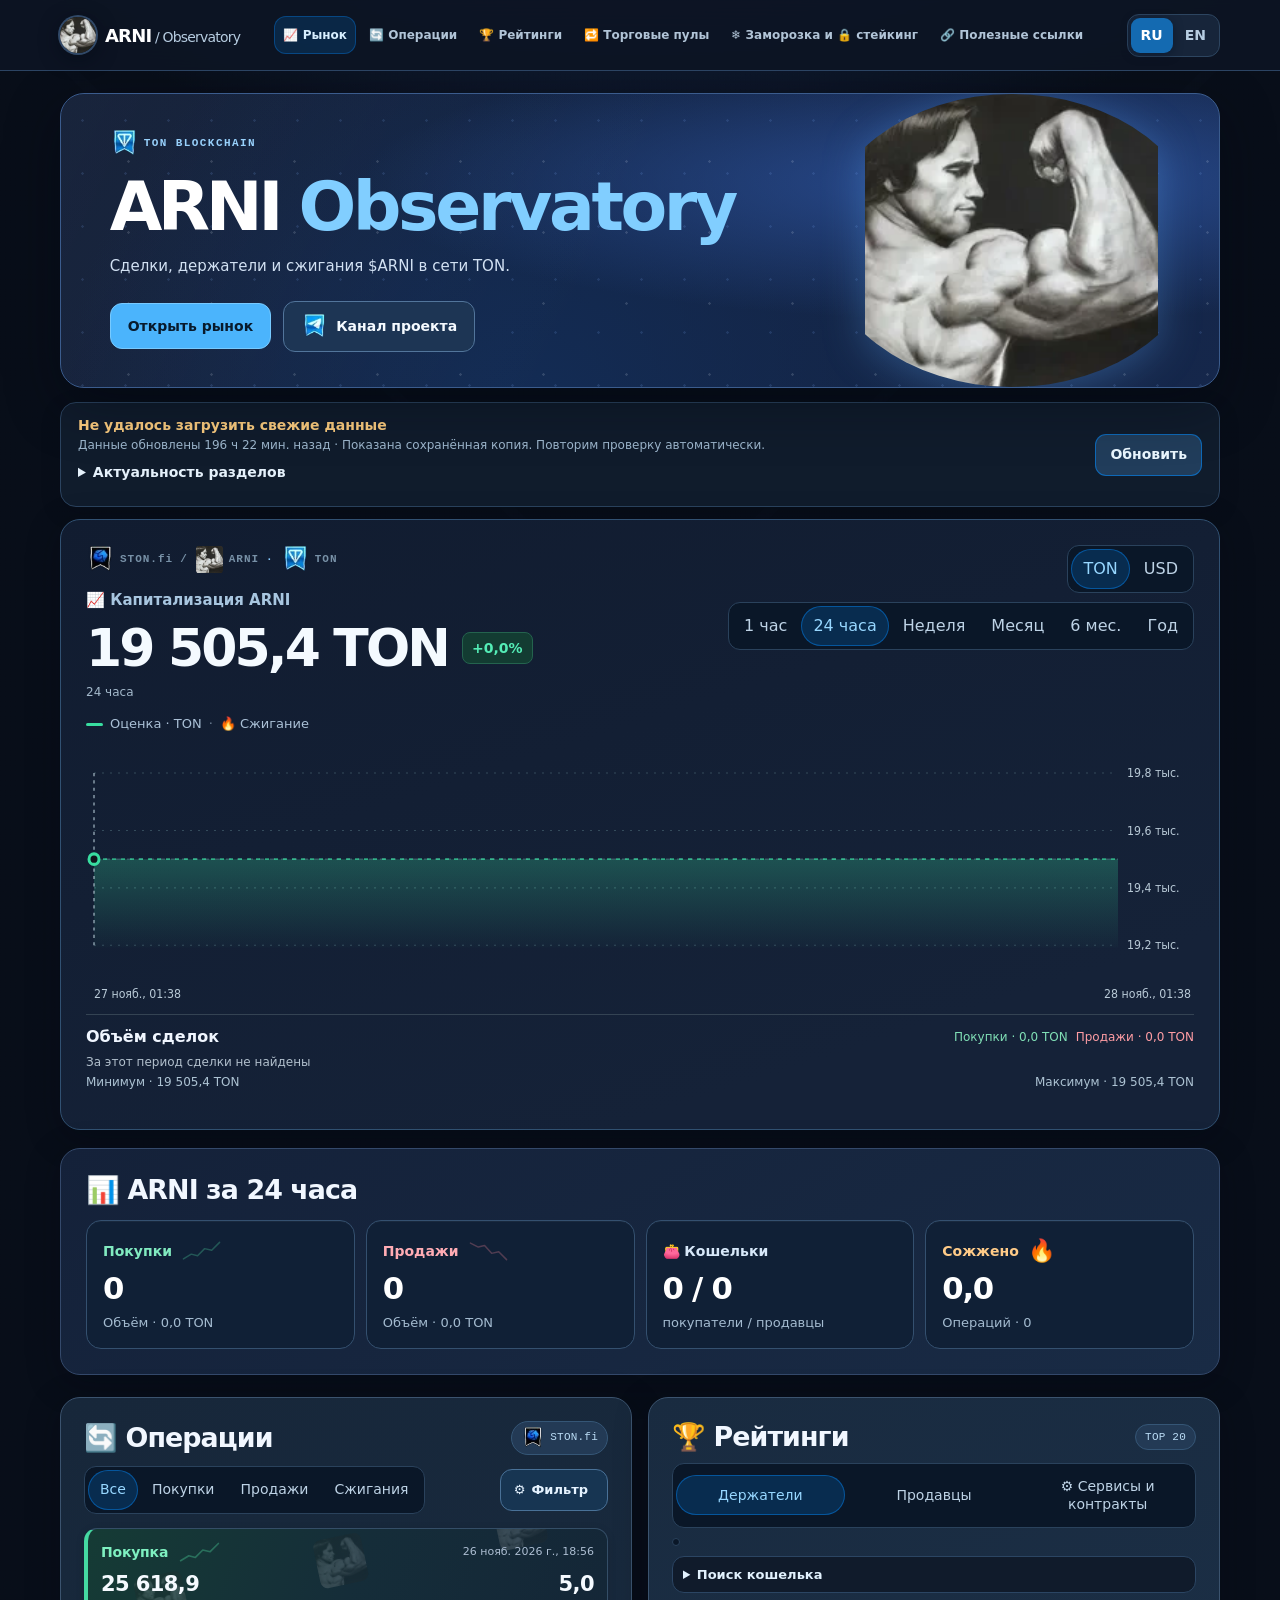
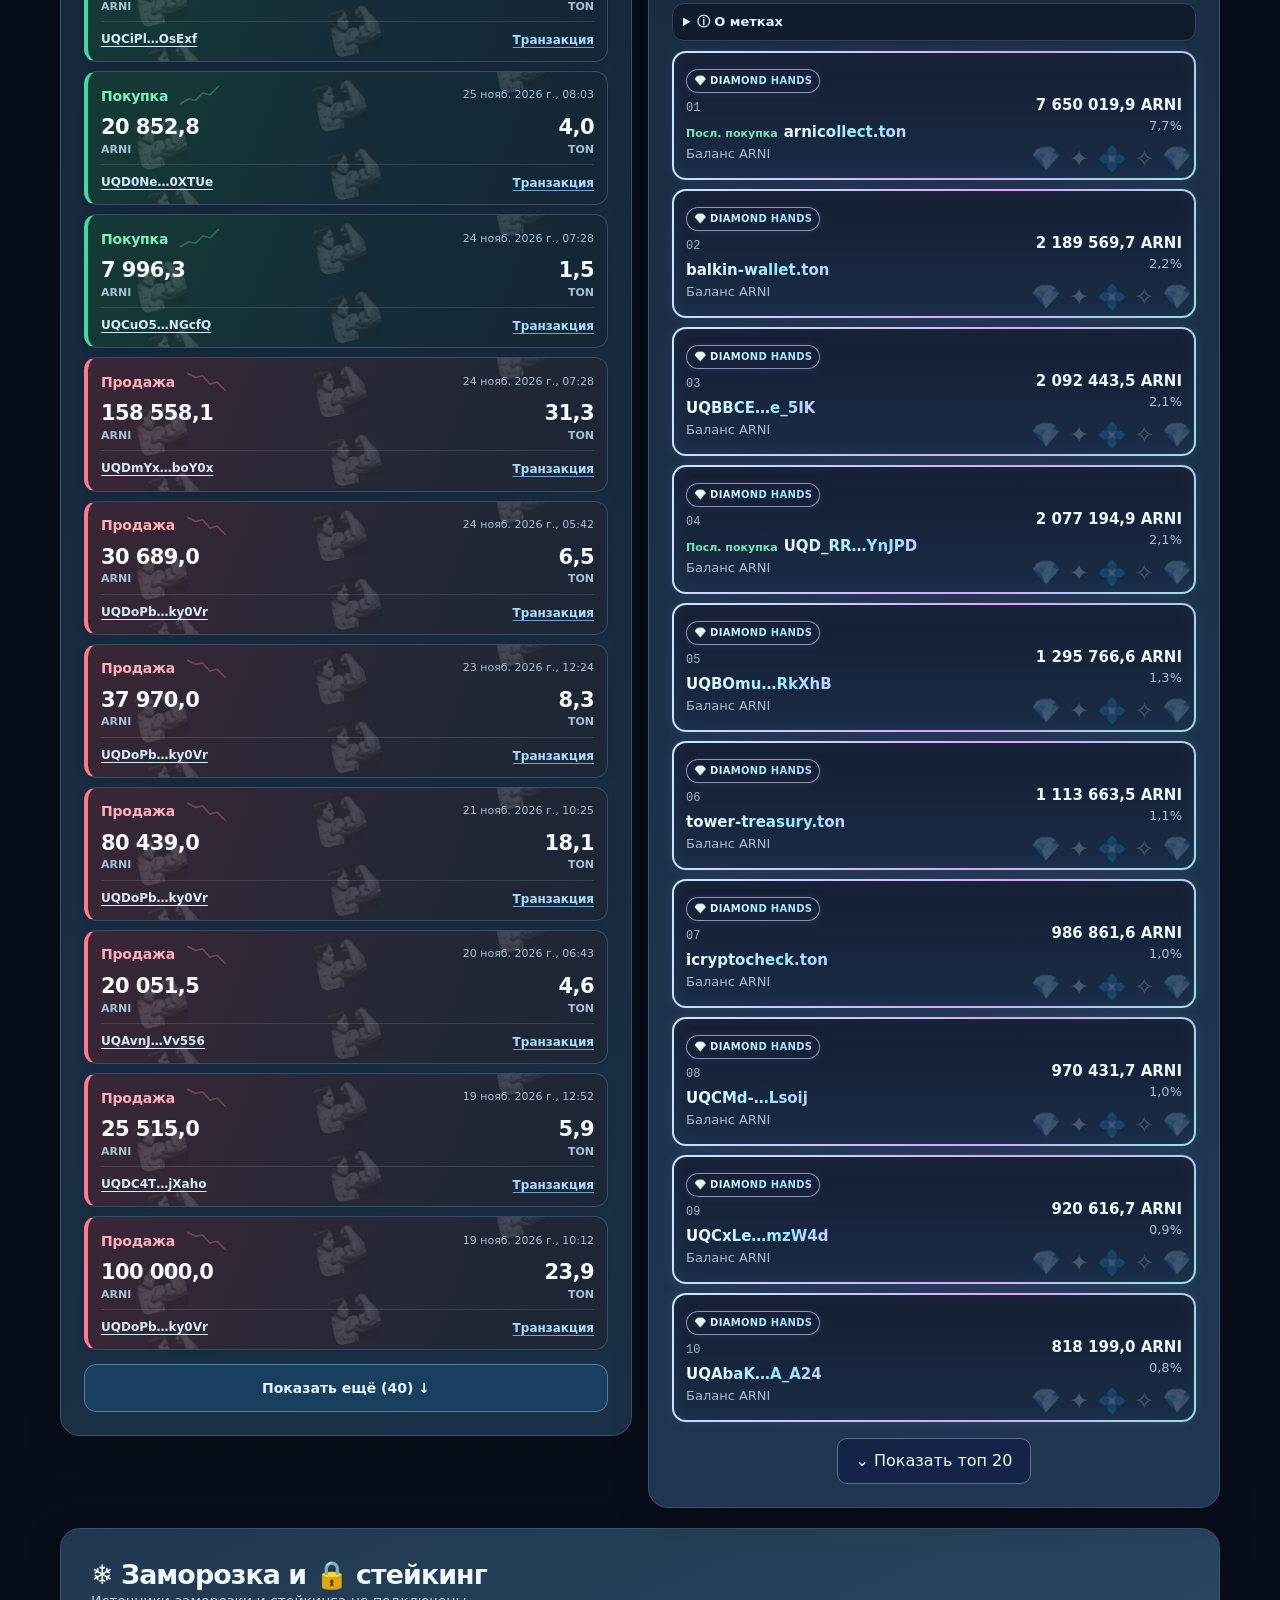
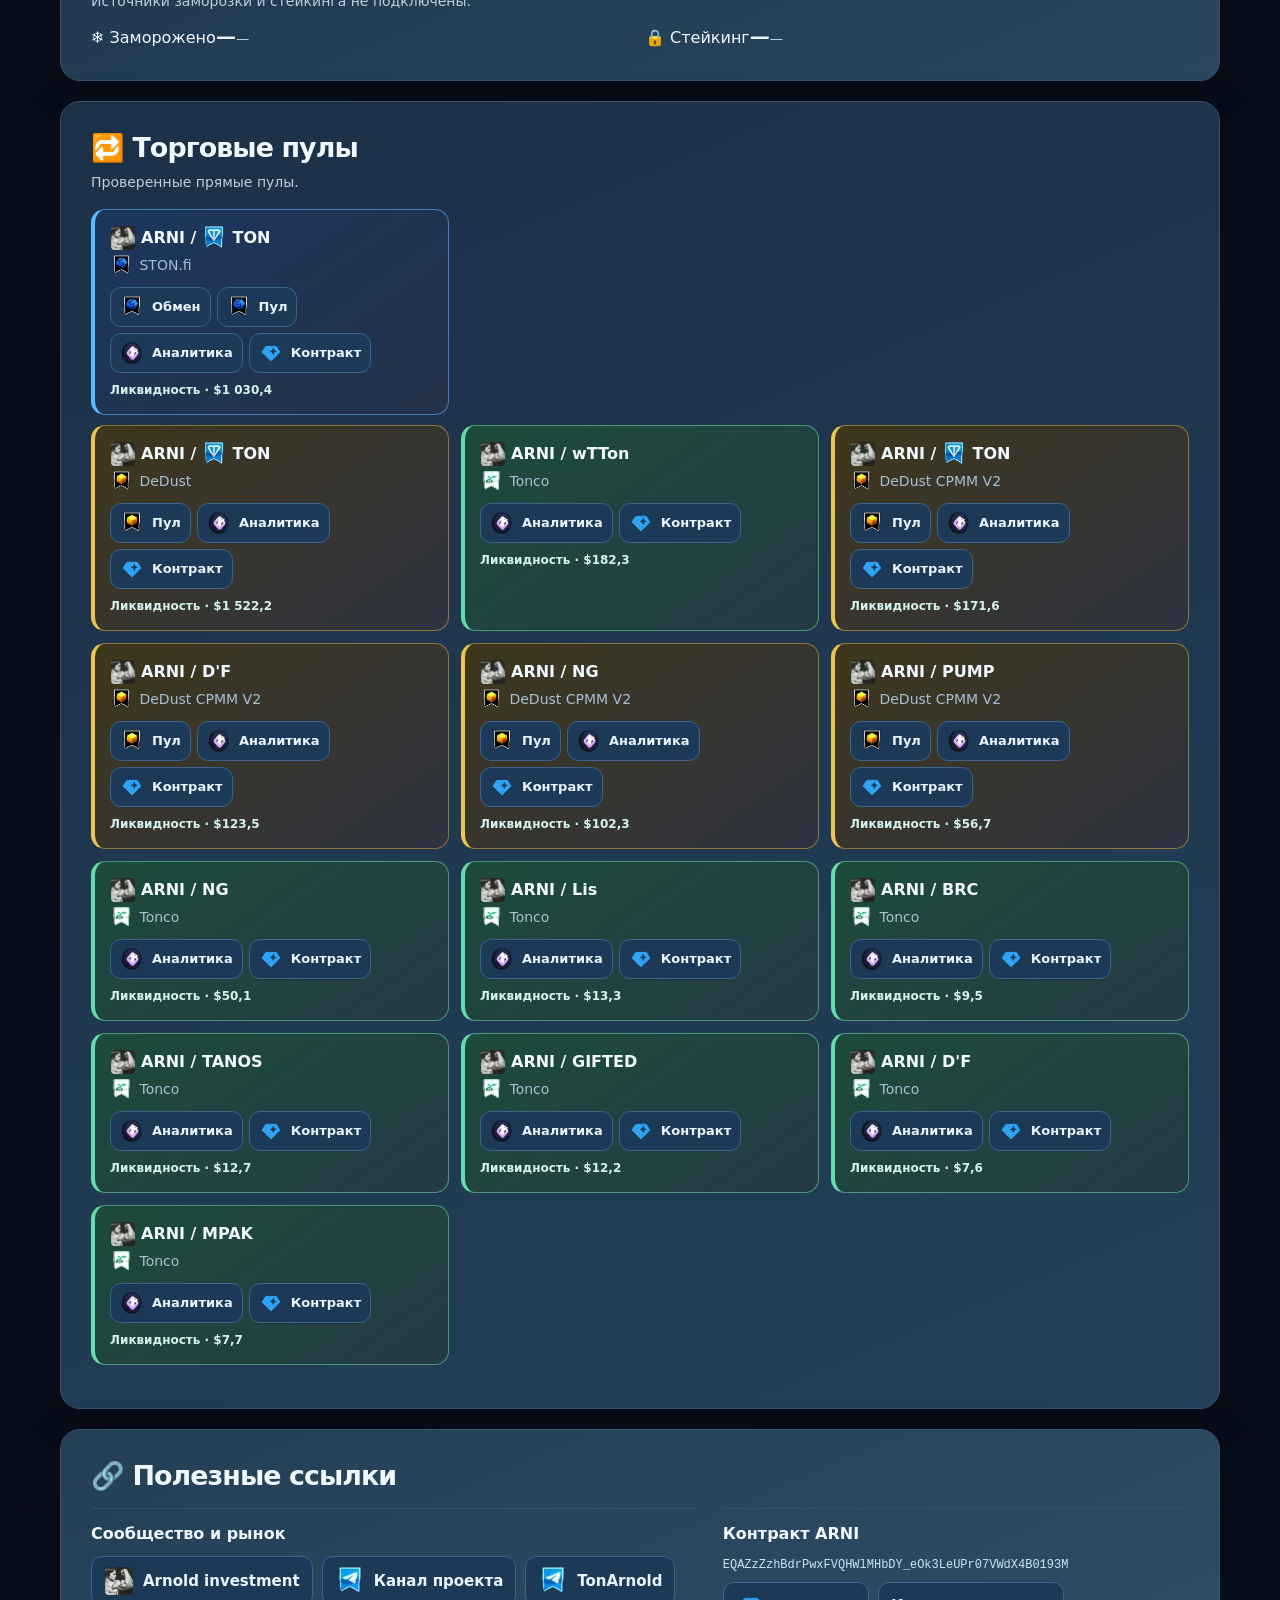
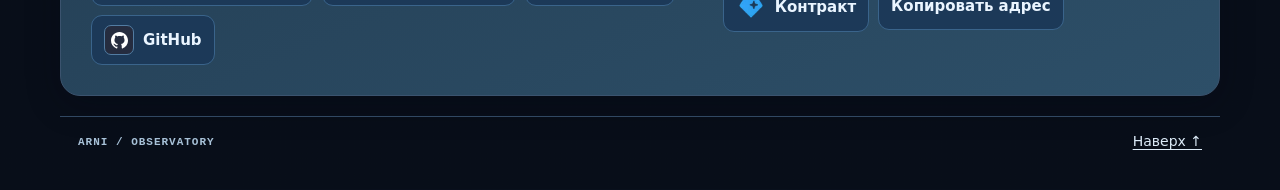
==== index.html @ 218d5f0d "Refresh ARNI snapshot" ====
<!doctype html>
<html lang="ru"><head>
<meta charset="utf-8"><meta name="viewport" content="width=device-width,initial-scale=1">
<meta name="theme-color" content="#070d21"><meta name="description" content="ARNI Observatory — сделки STON.fi и DeDust, держатели и подтверждённые сжигания ARNI в сети TON.">
<title>Arnold investment Observatory</title><style>:root{color-scheme:light;--ink:#101721;--muted:#536372;--paper:#f8fafc;--line:#cbd5df;--blue:#30a1f5;--link:#075d9b;--night:#090b0e;--graphite:#10151c;--green:#1e6b51;--red:#df0000;--orange:#975019;font:16px/1.5 system-ui,-apple-system,BlinkMacSystemFont,"Segoe UI",sans-serif;color:var(--ink);background:var(--night)}
*{box-sizing:border-box}
[hidden]{display:none!important}
html{scroll-behavior:smooth;scroll-padding-top:82px}
body{margin:0;background:var(--night)}
.wrap{width:min(1220px,calc(100% - 64px));margin-inline:auto}
h1,h2,h3,p{margin:0}
a{color:var(--link);text-underline-offset:3px}
a:hover{text-decoration:underline}
button{font:inherit;color:inherit;cursor:pointer}
a:focus-visible,button:focus-visible,summary:focus-visible,#plot svg:focus-visible{outline:3px solid #5692db;outline-offset:2px}
header{position:sticky;top:0;z-index:5;background:#090b0ef5;border-bottom:1px solid #283541;color:#f5f8fc}
.nav,.brand,nav,.langs,.tabs,.smallTabs,.introLinks,.eyebrow,.sectionHeading,.chartCaption,footer,.graphTop{display:flex;align-items:center}
.nav{min-height:65px;gap:20px;justify-content:space-between}
.brand{gap:9px;color:#fff;text-decoration:none}
.brand svg{width:36px;height:36px}
.brand strong{font-size:19px;letter-spacing:-.055em}
.brand span{font-weight:500;color:#c3cbd5}
.brand:hover{text-decoration:none}
nav{gap:5px}
nav a,.langs button{font-size:14px;font-weight:650}
nav a{color:#b4c0ce;padding:9px 11px;text-decoration:none;border-radius:8px}
nav a.on,nav a:hover{color:white;background:#203347;text-decoration:none}
.langs,.tabs,.smallTabs{background:#e5edf4;border-radius:10px;padding:3px;gap:2px;width:fit-content;max-width:100%;flex-wrap:wrap}
.langs button,.tabs button,.smallTabs button{border:none;padding:7px 10px;background:transparent;color:#364c61;border-radius:7px;line-height:1.35}
.langs .on,.tabs .on,.smallTabs .on{background:#114c79;color:white}
.hero{margin:20px 0 16px;position:relative;isolation:isolate;overflow:hidden;display:flex;align-items:center;min-height:192px;border-radius:20px;border:1px solid #293746;background:radial-gradient(ellipse at 88% 70%,#153650 0%,transparent 53%),#0b0d10;color:#fff}
.herotext{position:relative;z-index:1;padding:27px clamp(20px,3vw,44px);max-width:66%}
.eyebrow,.tag,footer>span{font-family:ui-monospace,Consolas,monospace;font-size:11px;font-weight:650;letter-spacing:.09em}
.eyebrow{gap:8px}
.eyebrow i{width:7px;height:7px;background:#468ec6;border-radius:50%}
.hero .eyebrow{color:#b9c9d9}
.hero .eyebrow i{background:var(--blue)}
h1{font-size:clamp(38px,4.6vw,68px);letter-spacing:-.07em;line-height:1.05;margin:7px 0 8px}
h1 em{font-family:Georgia,"Times New Roman",serif;font-weight:normal;letter-spacing:-.055em;color:#a1d6ff}
.hero p{color:#c9d5e1;font-size:15px}
.heroArt{position:absolute;inset:0 0 0 auto;width:41%;display:grid;align-items:center;pointer-events:none}
.heroArt svg{width:100%;height:100%;max-height:250px}
.introLinks{margin-top:17px;gap:10px}
.introLinks a,.more{border:1px solid #9daebf;border-radius:8px;padding:7px 12px;text-decoration:none;font-weight:650;font-size:14px}
.introLinks a{color:#f0f6ff;border-color:#536779}
.introLinks a:first-child{color:#081624;background:var(--blue);border-color:var(--blue)}
.introLinks a:hover,.more:hover{box-shadow:inset 0 0 0 1px currentColor}
.panel{background:var(--paper);border:1px solid var(--line);border-radius:17px;padding:clamp(16px,2vw,25px);min-width:0}
.graphTop,.sectionHeading,footer{justify-content:space-between;gap:12px}
.graphTop{align-items:flex-start}
.graph .eyebrow{color:#b6c8d9}
.graph .eyebrow span{color:#7891a7}
.graph h2{font-weight:550;color:var(--muted);font-size:16px;margin-top:12px}
.price{font-size:clamp(27px,3.2vw,44px);line-height:1.12;letter-spacing:-.05em;font-variant-numeric:tabular-nums;font-weight:730}
.chartCaption{font-size:13px;color:var(--muted);gap:7px;margin-top:13px}
.lineKey{width:17px;height:3px;border-radius:3px;background:var(--blue)}
.sep{color:#6f8196}
#plot{margin:6px 0;min-height:183px}
#plot svg{width:100%;height:183px;display:block;touch-action:pan-y}
#plot text{font:11px system-ui,sans-serif;fill:#b6c6d6}
.marker{cursor:pointer}
.marker:focus{outline:2px solid var(--orange)}
#readout{font-size:14px;font-variant-numeric:tabular-nums;min-height:24px;color:var(--ink)}
.note,.description,.resources p{font-size:14px;color:var(--muted);overflow-wrap:anywhere}
.note{font-size:12px}
.description{margin:8px 0}
.summary{margin:18px 0 22px}
.summary h2,.panel h2:not(.graph h2){font-size:clamp(20px,2.1vw,27px);letter-spacing:-.045em;line-height:1.2}
.summary .sectionHeading{margin-bottom:9px}
.tag{color:#3e5061;background:#e2ebf4;border-radius:20px;padding:4px 9px;white-space:nowrap;font-weight:500;letter-spacing:.02em}
#stats{display:grid;grid-template-columns:repeat(4,minmax(0,1fr));gap:10px}
.stat{background:var(--paper);border:1px solid var(--line);border-radius:13px;padding:13px 15px;min-width:0}
.stat b,.stat small,.stat span{display:block}
.stat b{font-size:clamp(20px,2.1vw,31px);line-height:1.3;font-variant-numeric:tabular-nums;overflow-wrap:anywhere;letter-spacing:-.04em}
.stat small{font-size:13px;color:var(--muted)}
.stat span{font-size:14px;font-weight:670}
.buy{color:var(--green)}
.sell{color:var(--red)}
.burn{color:var(--orange)}
.columns{display:grid;grid-template-columns:1fr 1fr;gap:16px;align-items:start}
.columns .tabs{margin:10px 0}
.columns .tabs button,.smallTabs button{font-size:14px}
.smallTabs:not(:empty){margin-bottom:8px}
#feedNote,#rankNote{margin-bottom:8px}
.row{display:grid;grid-template-columns:minmax(0,1fr) auto;gap:10px;border-top:1px solid #dce3eb;padding:10px 0;align-items:center}
.row>div{min-width:0}
.row>div:last-child{text-align:right}
.row b,.row small{display:block;font-variant-numeric:tabular-nums}
.row small{color:var(--muted);font-size:13px}
.row a{overflow-wrap:anywhere}
.row b{font-size:15px;line-height:1.45}
.row .badge{display:inline-block;padding:1px 6px;font-size:12px;border-radius:5px;margin-right:6px}
.badge.buy{background:#e0f3e8}
.badge.sell{background:var(--red);color:white}
.badge.burn{background:#ffead4}
.position{color:var(--muted);font:12px ui-monospace,monospace;margin-right:8px}
.empty{padding:16px 0;color:var(--muted)}
.more{background:#eaf1f7;color:#144b72}
.more[hidden]{display:none}
#more{margin-top:8px;width:100%}
.resources{margin:20px 0}
.resourcesGrid{display:grid;grid-template-columns:1.15fr 1.2fr 1fr;gap:24px;margin-top:16px}
.resources h3{font-size:16px;margin-bottom:6px}
.resourceList{display:flex;gap:8px 13px;flex-wrap:wrap}
.resourceList,.contract{margin-top:8px;font-size:14px}
.contract{display:block;overflow-wrap:anywhere;font-family:ui-monospace,monospace;margin-bottom:10px}
.resourcesGrid article{min-width:0}
summary{cursor:pointer;font-weight:600}
footer{padding:16px 0 25px}
footer a{font-size:14px}
@media(max-width:800px){.wrap{width:calc(100% - 28px)}
.nav{display:grid;grid-template-columns:1fr auto;gap:0;padding-top:6px}
.langs{grid-column:2;grid-row:1}
.brand{grid-column:1;grid-row:1}
nav{grid-column:1/-1;justify-content:space-between;gap:0}
nav a{padding:7px 5px;font-size:13px}
html{scroll-padding-top:98px}
.columns{grid-template-columns:1fr}
.heroArt{width:35%;opacity:.82}
.herotext{max-width:73%;padding:19px}
.hero{min-height:180px}
.graphTop{flex-wrap:wrap}
.resourcesGrid{grid-template-columns:1fr 1fr}

#stats{grid-template-columns:repeat(2,minmax(0,1fr))}}
@media(max-width:500px){.wrap{width:calc(100% - 20px)}
.hero{margin-top:10px}
.herotext{max-width:100%;padding:16px}
.heroArt{width:35%;inset:auto 0 0 auto;height:78px}
.hero p{max-width:96%;font-size:14px}
.introLinks{max-width:76%;gap:6px;flex-wrap:wrap}
.introLinks a{font-size:13px;padding:6px 8px}
.graphTop{gap:10px}
.tabs button{padding:6px 8px}
.stat{padding:10px}
.stat small{font-size:12px}
.row{gap:3px}
.row b{font-size:14px}
.row small{font-size:12px}
.resourcesGrid{grid-template-columns:1fr;gap:15px}
.resourcesGrid article+article{border-top:1px solid var(--line);padding-top:12px}}
@media(prefers-reduced-motion:reduce){html{scroll-behavior:auto}}

.walletLegend{font-size:13px;color:var(--muted);margin:4px 0}
.walletIdentity{display:inline-flex;align-items:baseline;flex-wrap:wrap;gap:2px 6px;max-width:100%;vertical-align:baseline}
.row .walletAddress{font-weight:700;text-decoration:underline;text-decoration-thickness:1px;text-underline-offset:3px}
.row .walletAddress.buy,.walletRole.buy{color:#126042}
.row .walletAddress.sell,.walletRole.sell{color:#df0000}
.row .walletAddress.burn,.walletRole.burn{color:#874305}
.row .walletAddress.neutral{color:#51615c}
.walletRole{font-size:11px;font-weight:600}
:is(.row,.walletResult) .domainBadge{font:600 11px/1.4 system-ui,sans-serif;letter-spacing:0;padding:2px 6px;border-radius:5px;overflow-wrap:anywhere;max-width:100%;display:inline-block}
.domainBadge.digits{color:#482e00;background:linear-gradient(110deg,#ffcc00 12%,#ffe173 34%,#fff9c0 46%,#ffd700 57%,#efb000 84%);background-size:220% 100%;border:1px solid #a37b00;animation:projectGold 4s ease-in-out infinite alternate}
details.domainDetails{display:inline-block;border:0;padding:0;font-size:12px;font-weight:500;width:100%}
details.domainDetails summary{color:var(--muted);font-size:11px}
#rank .position{vertical-align:top}
.onlyBadges{display:flex;align-items:center;gap:7px;font-size:13px;font-weight:600;margin:4px 0 7px;cursor:pointer}
.onlyBadges input{width:16px;height:16px;accent-color:var(--link)}


@keyframes projectGold{from{background-position:0% 50%}
to{background-position:100% 50%}}
@media(prefers-reduced-motion:reduce){.domainBadge.digits{animation:none}}
footer>span{color:#f5f8ff}
footer a{color:#dcebf8}
.price{overflow-wrap:break-word}

/* Make the chart and header dark; financial rows retain their semantic colours. */
.langs,.graph .tabs{background:#202a35}
.langs button,.graph .tabs button{color:#c3cfdb}
.langs .on,.graph .tabs .on{background:var(--blue);color:#071421}
.graph{--ink:#f5f8fc;--muted:#b2c0cd;color:var(--ink);background:var(--graphite);border-color:#283747}
.graph #readout a{color:#86caff}
.graph #plot svg{height:205px}
.brand:hover,.introLinks a:hover{color:#fff}
.introLinks a:first-child:hover{color:#081624}

.wrap{width:min(1180px,calc(100% - 88px))}
.hero{background:linear-gradient(165deg,#080a0d 22%,#10151c 100%)}
.graph,.summary{background:linear-gradient(180deg,#10151c,#152332);border:1px solid #374b5b}
.summary{background:linear-gradient(180deg,#152332,#172b3c);padding:clamp(16px,2vw,25px);border-radius:17px;color:#f4f8ff}
.summary .sectionHeading{margin-bottom:14px}
.stat{background:linear-gradient(145deg,#131d28,#1e3041);border:1px solid #3d5363}
.stat small{color:#b9c8d5}
.stat span.buy,.stat span.sell,.stat span.burn{display:inline-block;border-radius:5px;background:linear-gradient(120deg,#d8e5eb,#c1d4df);padding:1px 6px}
.columns .panel,.resources{--ink:#f3f7fc;--muted:#c1cedb;--link:#a6daff;--line:#435a6a;color:var(--ink);border-color:#3b5264}
.columns .panel{background:linear-gradient(180deg,#172b3c,#1a3b51)}
.columns .tabs,.columns .smallTabs{background:#0e1c29}
.columns .tabs button,.columns .smallTabs button{color:#cbd9e7}
.columns .tabs .on,.columns .smallTabs .on{background:#265a7d;color:#fff}
.row{border-color:#435666}
.position{color:#c1cedb}
.tag{background:#233f54;color:#d1e6f6}
.row .walletIdentity{background:linear-gradient(125deg,#d8e5eb,#c1d4df);border-radius:7px;padding:3px 6px}
.domainDetails summary{color:#354d62!important}
.domainDetails span{color:#223847}
#more,.resourceList>a,.resourceList>button{color:#f3f8ff;background:#15496b;border:1px solid #6289a3}
.resources{background:linear-gradient(180deg,#1a3b51,#20475e);padding:clamp(18px,2.5vw,30px)}
.resourcesGrid{grid-template-columns:1.3fr 1fr;gap:clamp(14px,2vw,26px)}
.resourcesGrid article{border-top:1px solid #7190a3;padding-top:13px}
.resources h3{margin-bottom:10px}
.resourceList{display:grid;grid-template-columns:1fr;gap:7px}
.resourceList>a,.resourceList>button{display:flex;align-items:center;justify-content:space-between;gap:6px;min-height:42px;padding:8px 12px;border-radius:7px;text-align:left;font:650 14px/1.35 system-ui,sans-serif;text-decoration:none;cursor:pointer}
.resourceList>a:hover,.resourceList>button:hover,#more:hover{background:#1b5c82;border-color:#aedfff}
.resources .contract{color:#d1e4f2;margin:6px 0;word-break:break-all}
footer{background:#090c10;border-top:1px solid #405362;padding:14px 18px;margin-bottom:14px;border-radius:8px}
@media(min-width:1000px){.resourcesGrid article:first-child .resourceList{grid-template-columns:repeat(2,minmax(0,1fr))}}
@media(max-width:800px){.wrap{width:calc(100% - 34px)}.resourcesGrid{grid-template-columns:1fr 1fr}}
@media(max-width:500px){.wrap{width:calc(100% - 22px)}.resourcesGrid{grid-template-columns:1fr}.resourcesGrid article+article{border-color:#7190a3}}

/* Draw external-link arrows without relying on a font glyph. */
.resourceList>a::after,.introLinks a[href^="https:"]::after,.row a:not(.walletAddress)::after{content:"";display:inline-block;width:8px;height:8px;flex-shrink:0;margin-left:6px;border-top:1.5px solid currentColor;border-right:1.5px solid currentColor;background:linear-gradient(135deg,transparent 43%,currentColor 46%,currentColor 54%,transparent 57%);vertical-align:1px}

.syncBar{display:flex;align-items:center;justify-content:space-between;gap:14px;margin:0 0 12px;padding:12px 18px;background:#101b27;border:1px solid #374b5b;border-radius:12px;color:#e5f1fb}
.syncBar>div{min-width:0}.syncBar p{font-size:14px;font-weight:650}.syncBar small{display:block;color:#b9c8d5;font-size:12px;overflow-wrap:anywhere}.syncBar .syncWarning{color:#ffcf80}
#refreshData{flex-shrink:0;min-height:42px;padding:8px 14px;border:1px solid #6289a3;border-radius:7px;background:#15496b;color:#f3f8ff;font-weight:650;font-size:14px}#refreshData:hover{background:#1b5c82}#refreshData:disabled{opacity:.65;cursor:wait}
@media(max-width:400px){.syncBar{align-items:flex-start;flex-wrap:wrap;padding:12px 14px}.syncBar>div{flex:1 1 175px}}

/* Market cap: native-currency valuation, with an explicit estimation note. */
.graph .price{font-size:clamp(32px,4.2vw,52px);letter-spacing:-.055em;line-height:1.15}
.graph h2{font-size:15px;margin-top:12px;margin-bottom:7px}
.capHeadline{display:flex;align-items:center;gap:14px;flex-wrap:wrap}
.capChange{font:700 14px/1.3 system-ui,sans-serif;padding:6px 9px;border-radius:8px;font-variant-numeric:tabular-nums;white-space:nowrap}
.capChange:empty{display:none}.capPositive{color:#54edb6;background:#133c32;border:1px solid #24634e}.capNegative{color:#ff2020;background:#321419;border:1px solid #7a242a}
#capPeriod{margin-top:5px;color:#a4b9cb}.graph #plot{min-height:250px;margin:18px 0 8px}.graph #plot svg{height:250px}
.graph #plot text{font:11px system-ui,sans-serif;fill:#b8c9d6}
.capRange{display:flex;justify-content:space-between;gap:8px;flex-wrap:wrap;color:#adc3d3;font-size:12px;font-variant-numeric:tabular-nums;margin:0 0 13px}
.graph #readout{background:#0b1723;border:1px solid #2b4354;padding:10px 12px;border-radius:9px;min-height:43px;font-size:13px;margin-bottom:9px}
.capMethod{font-size:11px;line-height:1.5;color:#9db3c4;border-top:1px solid #2b4354;padding-top:10px;margin-top:10px;max-width:850px}
.graph .chartCaption .lineKey{background:var(--chart-colour,#38dda0)}
@media(max-width:500px){.graph .price{font-size:34px}.capHeadline{gap:8px}.graph .graphTop{gap:15px}.graph .tabs{width:100%;justify-content:space-between}.graph .tabs button{padding:8px 6px;font-size:12px}.graph #plot svg{height:240px}.graph #plot{min-height:240px}.graph #readout{font-size:12px}.capMethod{font-size:11px}}
@media(max-width:360px){.graph .tabs{display:grid;grid-template-columns:repeat(3,minmax(0,1fr));gap:3px}.graph .tabs button{width:100%}}

:root{--blue:#75ccff;--project-art:url("[data-uri]");--night:#070d21}
body{background:radial-gradient(ellipse at 78% 0%,#24347b 0%,#111c49 28%,transparent 55%),#070d21}
header{background:#0a1129f5;border-color:#324576}
.brandMark{width:36px;height:36px;border-radius:50%;background:var(--project-art) center/cover}
.hero{min-height:268px;border-color:#435b9c;background:radial-gradient(ellipse at 78% 50%,#2b4696 0%,#182860 34%,transparent 68%),linear-gradient(112deg,#0d1639,#111c49)}
.hero::before{content:"";position:absolute;inset:0;background-image:radial-gradient(circle,#7eaeff 1px,transparent 1.5px),radial-gradient(circle,#eff7ff 1px,transparent 1.5px);background-size:43px 53px,83px 71px;background-position:0 0,26px 32px;opacity:.24;pointer-events:none}
.heroArt{width:40%;height:100%;background:var(--project-art) center / auto 88% no-repeat;filter:drop-shadow(0 0 20px #60b5ff60);border-radius:50%}
.hero h1 em{color:#89ceff}
.graph{background:linear-gradient(180deg,#101936,#151f43);border-color:#394b80}
.summary{background:linear-gradient(180deg,#182649,#202d55);border-color:#435480}
.columns .panel{background:linear-gradient(180deg,#192847,#1e3659)}
.resources{background:linear-gradient(180deg,#192b4b,#1b345a)}
.graphControls{display:grid;gap:10px;justify-items:end;min-width:0}
.row.trade-buy{border-left:3px solid #4cce9f;padding-left:8px;background:#14564832}
.row.trade-sell{border-left:3px solid #fb6b76;padding-left:8px;background:#7c223532}
.row.trade-burn{border-left:3px solid #e7ae57;padding-left:8px}
@media(max-width:800px){.graphControls{justify-items:start}}
@media(max-width:590px){
 .hero{min-height:210px}.heroArt{width:32%;height:auto;inset:12px 12px auto auto;aspect-ratio:1;opacity:1;background-size:contain}
 .herotext{max-width:76%}.hero h1{font-size:clamp(32px,7.5vw,47px)}.hero h1 em{display:block}
 .hero p{max-width:100%}.introLinks{max-width:100%}.graphControls{width:100%}.graph #currency{display:flex;width:auto}
}

#activity,#wallets,#pools{background:#141b27;border-color:#303a4a}
#activity .row,#wallets .row{background:transparent;border-color:#303a4a;border-left:0;padding-left:0}
#activity .row .walletIdentity,#wallets .row .walletIdentity{background:none;padding:0;column-gap:6px;row-gap:4px}
.columns .walletIdentity .walletAddress{background:none;padding:0}
.columns .row .walletAddress{color:#d6e2f0}
.columns .walletRole.buy,.columns .badge.buy{color:#85e6bc;background:none}
.columns .walletRole.sell,.columns .badge.sell{color:#ff9a9f;background:none}
.columns .walletRole.burn,.columns .badge.burn{color:#f1bd7d;background:none}
.columns .domainDetails summary,.columns .domainDetails span{color:#becbd9!important}
.columns :is(.row,.walletResult) .projectBadges{display:flex;flex-wrap:wrap;gap:5px;width:100%;align-items:center}
.columns :is(.row,.walletResult) .projectBadge{--badge-edge:#53627b;display:inline-flex;align-items:center;gap:4px;padding:2px 6px;border:1px solid var(--badge-edge);border-radius:6px;background:#202939;text-decoration:none;color:#eaf1fb;font:650 11px/1.35 system-ui,sans-serif;min-height:26px;max-width:100%}
.columns :is(.row,.walletResult) .projectBadge:hover{text-decoration:underline}
.columns :is(.row,.walletResult) .projectBadge::after{display:none}
.projectBadge img{display:block;width:18px;height:18px;object-fit:contain;border-radius:3px}
.columns :is(.row,.walletResult) .projectBadge.staking{padding-inline:4px;--badge-edge:#6c93cb}
.columns :is(.row,.walletResult) .projectBadge.vnuk{--badge-edge:#8f606f;color:#ffc8d4}
.columns :is(.row,.walletResult) .projectBadge.author{border-color:transparent;background:linear-gradient(#202939,#202939) padding-box,linear-gradient(105deg,#508eff,#dce5ee,#508eff) border-box;background-size:100% 100%,200% 100%;animation:projectBadgeGlow 5s ease-in-out infinite alternate}
.columns :is(.row,.walletResult) .projectBadge.joystick{--badge-edge:#9164ac}
.columns :is(.row,.walletResult) .projectBadge.phoenix{--badge-edge:#a86a36}
.projectBadge.joystick span,.projectBadge.phoenix span{background:linear-gradient(90deg,var(--badge-color),#ffe182,var(--badge-color));background-size:210% 100%;background-clip:text;color:transparent;animation:projectBadgeGlow 5s ease-in-out infinite alternate}
.projectBadge.joystick{--badge-color:#e3a6ff}
.projectBadge.phoenix{--badge-color:#ff9862}
@keyframes projectBadgeGlow{to{background-position:100% 0}}
@media(prefers-reduced-motion:reduce){.columns :is(.row,.walletResult) .projectBadge.author,.projectBadge.joystick span,.projectBadge.phoenix span{animation:none}}
#pools [lang="en"],html[lang="en"] #pools [lang="ru"]{display:none}
html[lang="en"] #pools [lang="en"]{display:inline}
#pools .poolIntro{margin:8px 0 16px}
#pools .poolGrid{display:grid;grid-template-columns:repeat(3,minmax(0,1fr));gap:10px}
#pools .poolCard{min-width:0;background:#1c2636;border:1px solid #39475b;border-radius:10px;padding:12px}
#pools .poolCard h3{margin:0 0 3px}
#pools .poolCard p{margin:0}
#pools .poolActions{display:flex;flex-wrap:wrap;gap:6px;margin-top:10px}
#pools .poolActions a{display:inline-flex;align-items:center;min-height:38px;padding:5px 9px;color:#edf5ff;background:#22344c;border:1px solid #586d88;border-radius:7px;font-size:13px;font-weight:650;text-decoration:none}
#pools .poolActions a:hover{background:#304963;text-decoration:underline}
#pools .poolRoute,#pools .poolTiny{margin-top:16px;padding-top:13px;border-top:1px solid #39475b}
#pools #discoveredPools{margin-top:10px}
#pools .poolCard .poolLiquidity{margin-top:8px;font-size:12px;overflow-wrap:anywhere}
#pools .poolCard h3{overflow-wrap:anywhere}
#pools .poolRoute h3{margin:0 0 4px}
#pools .poolRoute .poolCard{margin-top:9px;max-width:440px}
#pools .poolTiny .poolGrid{margin-top:10px}
#pools .poolSources{margin-top:13px;font-size:12px}
@media(max-width:800px){#pools .poolGrid{grid-template-columns:repeat(2,minmax(0,1fr))}}
@media(max-width:500px){#pools .poolGrid{grid-template-columns:minmax(0,1fr)}}

.columns :is(.row,.walletResult) .projectBadge.og{border-color:#a887c2;background:#222033}
.columns :is(.row,.walletResult) .projectBadge.fragmentNumber{--badge-edge:#cc7cdb;background:#78348b;color:#fff;font-weight:800;white-space:nowrap}
.projectBadge.og span{background:linear-gradient(90deg,#cbff69,#f3a5ff,#cbff69);background-size:210% 100%;background-clip:text;color:transparent;animation:projectBadgeGlow 4s ease-in-out infinite alternate;font-weight:800}
.columns :is(.row,.walletResult) .projectBadge.burner{border-color:#966237;padding-inline:4px}
.columns :is(.row,.walletResult) .projectBadge.blueNft{border-color:#3881a9;padding-inline:4px}
.operationRow .opMobile,.operationRow .opToggle{display:none}
#feed .operationRow .opDesktop a{display:inline-block}
@media(prefers-reduced-motion:reduce){.projectBadge.og span{animation:none}}
@media(max-width:640px){
 #feed .operationRow{grid-template-columns:minmax(0,1fr) minmax(0,auto) 28px;align-items:start;column-gap:4px;padding:8px 0}
 #feed .operationRow .opDesktop{display:none}
 #feed .operationRow>div:nth-child(2){align-self:start}
 #feed .operationRow .opMobile:not([hidden]){display:block;grid-column:1/-1;text-align:left;padding:2px 0 4px}
 #feed .operationRow .opToggle{display:grid;place-items:center;width:28px;min-height:32px;padding:0;background:none;border:0;color:#b8d3ec;cursor:pointer}
 .opToggle span{width:7px;height:7px;border-right:2px solid;border-bottom:2px solid;transform:rotate(45deg)}
 .opToggle[aria-expanded="true"] span{transform:rotate(225deg)}
}

body{background:linear-gradient(#070b16bb,#070b16cf),url("[data-uri]") center top/cover fixed,#070b16}
.supplyGrid{display:grid;grid-template-columns:repeat(2,minmax(0,1fr));gap:10px;margin-top:12px}
.supplyGrid a{display:grid;gap:4px;padding:12px;border:1px solid #39475b;border-radius:10px;background:#1c2636;text-decoration:none;min-width:0}
.supplyGrid a:hover{border-color:#7db5e6}
.supplyGrid strong{font-size:clamp(1rem,3vw,1.35rem);color:#eef5ff;overflow-wrap:anywhere}
.supplyGrid small{color:#afbfce}
@media(max-width:440px){.supplyGrid{grid-template-columns:1fr}body{background-attachment:scroll;background-size:auto,auto 1100px}}

.volumeBlock{margin-top:12px;border-top:1px solid #344353;padding-top:10px}
.volumeHeading,.volumeKeys,.tradeSize,.walletSearchForm{display:flex;align-items:center;gap:8px;flex-wrap:wrap}
.volumeHeading{justify-content:space-between}
.volumeKeys,.tradeSize{font-size:12px}
.volumeKeys span:first-child,.rankMove.gained{color:#80e0b6}
.volumeKeys span:last-child,.rankMove.lost{color:#ff9da4}
#tradeVolume svg{display:block;width:100%;height:56px}
.tradeSize{margin:8px 0;color:#bdcbd8}
.tradeSize label{display:inline-flex;align-items:center;gap:6px}
.tradeSize input[type=number],.walletSearchForm input{min-width:0;border:1px solid #53637a;border-radius:7px;background:#161f2b;color:#eaf1fb;padding:6px 8px;font:inherit}
.tradeSize input[type=number]{width:6em}
#rank .position,.walletResult .position{display:inline-flex;align-items:baseline;gap:4px}
.rankMove{font-size:10px;white-space:nowrap}
.walletSearch,.badgeLegend{margin:10px 0;border:1px solid #39475b;border-radius:8px;padding:8px 10px}
.walletSearch summary,.badgeLegend summary{cursor:pointer;color:#d6e2f0;font-size:13px;font-weight:650}
.walletSearchForm{margin-top:9px}
.walletSearchForm input{flex:1 1 145px}
.walletSearchForm button{padding:6px 9px;border:1px solid #52637b;border-radius:7px;background:#243249;color:#eaf1fb;cursor:pointer}
.walletResult{margin-top:9px;overflow-wrap:anywhere}
.walletResult h3,.walletResult h4,.walletResult p{margin:6px 0}
.walletResult ul,.badgeLegend dl{padding-left:0;margin:8px 0 0;font-size:12px}
.walletResult li{margin-left:15px;padding-top:3px}
.badgeLegend dl{display:grid;grid-template-columns:auto 1fr;gap:5px 8px}
.badgeLegend dd{margin:0;color:#bdcbd8}
.columns .projectBadge.arni,.columns .projectBadge.napiwas{border-color:#927fa2}
.columns .projectBadge.arni span,.columns .projectBadge.napiwas .badgeLabel{
 background:linear-gradient(90deg,#70e1dd,#c4b4ff,#ffab94,#ffe39a,#70e1dd);
 background-size:225% 100%;background-clip:text;color:transparent;
 animation:projectBadgeGlow 4.3s ease-in-out infinite alternate
}
.projectBadge .beerIcon{position:relative;display:inline-block;flex:0 0 18px;width:18px;height:18px}
.beerIcon::before,.beerIcon::after{content:"";position:absolute}
.beerIcon::before{left:2px;top:2px;width:10px;height:15px;border:1px solid #ffde99;border-radius:3px 3px 4px 4px;background:linear-gradient(#fff4dc 0 28%,#ffce56 29%,#e4932c 83%,#b36121)}
.beerIcon::after{left:12px;top:6px;width:5px;height:8px;border:2px solid #ffde99;border-left:0;border-radius:0 4px 4px 0}
@media(prefers-reduced-motion:reduce){.columns .projectBadge.arni span,.columns .projectBadge.napiwas .badgeLabel{animation:none}}

.projectBadges .domainDetails{width:auto;max-width:100%;overflow-wrap:anywhere}

/* ARNI / Telegram-inspired Observatory — design layer v1.
   No remote fonts, frameworks, images or runtime dependencies.
   Loaded AFTER the existing stylesheet. Keeps data/JS functionality intact. */
:root{
  color-scheme:dark;
  --tg-bg:#090e18;--tg-surface:#121b2a;--tg-surface2:#192639;
  --tg-elevated:#20344b;--tg-line:#2a405a;--tg-blue:#55b9ff;
  --tg-blue-strong:#258fea;--tg-text:#f0f6ff;--tg-muted:#a6bdd2;
  --tg-green:#51dcaa;--tg-red:#ff8696;--tg-gold:#f3c66f;
  --night:var(--tg-bg);--paper:var(--tg-surface);--ink:var(--tg-text);
  --muted:var(--tg-muted);--line:var(--tg-line);--blue:var(--tg-blue);
  --link:#91d8ff;--green:var(--tg-green);--red:var(--tg-red);
  font-family:system-ui,-apple-system,BlinkMacSystemFont,"Segoe UI",sans-serif;
  font-optical-sizing:auto;
}
html{scroll-padding-top:100px}
body{
  color:var(--tg-text);
  background:radial-gradient(ellipse 80% 420px at 50% -150px,#1b315e 0%,transparent 72%),
    linear-gradient(#080e19e8,#080e19f1),url("[data-uri]") center top/cover fixed,#090e18;
}
.wrap{width:min(1160px,calc(100% - 40px))}
a{color:var(--link)}
button,input{font-family:inherit}
a,button,summary{-webkit-tap-highlight-color:transparent}
button:not(:disabled),a,summary{transition:background-color .18s ease,border-color .18s ease,color .18s ease,transform .18s ease}
button:active:not(:disabled),.introLinks a:active,.resourceList>a:active,#pools .poolActions a:active{transform:scale(.98)}
a:focus-visible,button:focus-visible,summary:focus-visible,input:focus-visible{outline:2px solid var(--tg-blue);outline-offset:3px}
header{background:#0d1524f0;border-bottom:1px solid #2c4463;backdrop-filter:blur(22px);-webkit-backdrop-filter:blur(22px)}
.nav{min-height:70px;gap:18px}
.brandMark{box-shadow:0 0 0 2px #314968,0 5px 20px #050a14a8}
.brand strong{font-size:18px;letter-spacing:-.045em}
.brand span{color:#b6cce0;font-size:14px}
nav{gap:5px}
nav a{padding:10px 13px;color:#b1c4d7;border-radius:12px;font-weight:600}
nav a.on,nav a:hover{background:#1e3958;color:#f4faff}
.langs{background:#17253a;padding:3px;border:1px solid #2d4560;border-radius:12px}
.langs button{border-radius:9px;min-width:39px;min-height:35px;color:#b6cde2}
.langs button.on{background:#288fd9;color:#fff;box-shadow:0 2px 10px #0613268c}
main.wrap{padding-bottom:10px}
.hero{margin:22px 0 14px;min-height:275px;border:1px solid #3b5c8d;border-radius:24px;
  background:radial-gradient(ellipse at 81% 30%,#294c91 0%,transparent 48%),
  radial-gradient(circle at 40% 110%,#132c55,transparent 60%),
  linear-gradient(125deg,#111d35,#15274b);
  box-shadow:0 18px 54px #02071164;isolation:isolate}
.hero::before{opacity:.14}
.hero::after{content:"";position:absolute;inset:0;pointer-events:none;
  background:linear-gradient(115deg,#ffffff08,transparent 50%);border-radius:inherit}
.herotext{padding:clamp(23px,3.5vw,45px);max-width:68%}
.hero .eyebrow{color:#98d1fc;letter-spacing:.13em}
.hero .eyebrow i{box-shadow:0 0 0 5px #269de421}
.hero h1{margin:13px 0 12px;font-size:clamp(39px,5.5vw,68px);line-height:1.03;letter-spacing:-.065em}
.hero h1 em{font-style:normal;font-weight:550;font-family:inherit;letter-spacing:-.05em;color:#81ceff}
.hero p{color:#d2e1f3;font-size:15px;max-width:510px;line-height:1.65}
.heroArt{background-size:auto 83%;filter:drop-shadow(0 6px 28px #67acff40)}
.introLinks{gap:10px;margin-top:21px}
.introLinks a{display:inline-flex;align-items:center;justify-content:center;
  min-height:42px;padding:9px 17px;border-radius:12px;font-size:14px;
  background:#1d3554;border:1px solid #52759b;color:#f5faff}
.introLinks a:first-child{background:#4bb4fc;color:#081a2c;border-color:#77caff}
.introLinks a:hover{background:#2c5277;text-decoration:none;transform:translateY(-2px)}
.introLinks a:first-child:hover{background:#83d0ff;color:#071b2c}
.syncBar{background:#101c2c;border-color:#2b435f;border-radius:16px;
  padding:12px 17px;box-shadow:0 6px 20px #050b152b}
.syncBar p{color:#e3f5ff}
.syncBar small{color:#9eb8ce}
#refreshData{border-radius:11px;background:#213d5b;border-color:#476d92;color:#eaf7ff}
#refreshData:hover{background:#2f5a81}
.panel,.graph,.summary,.columns .panel,.resources,#pools,#activity,#wallets{
  border:1px solid var(--tg-line);border-radius:20px;
  background:linear-gradient(155deg,#151f30 0%,#111927 100%);
  box-shadow:0 8px 34px #03091145;color:var(--tg-text)}
.graph{background:linear-gradient(160deg,#172640 0%,#101a2d 76%);border-color:#315172}
.graph .eyebrow{color:#86caff}
.graph h2{color:#a8c6e0;margin-top:15px}
.graph .price{color:#f4faff;letter-spacing:-.055em}
.graph .chartCaption{color:#abc1d7}
.graph #readout{border-color:#314964;background:#0e192a}
.graph .capMethod{border-color:#2b4056;color:#98aec2}
.graph #plot{border-radius:15px;overflow:hidden}
.graphControls{gap:9px}
.graph .tabs,.columns .tabs,.columns .smallTabs{background:#0a1728;border:1px solid #2a425c;border-radius:12px;padding:3px}
.graph .tabs button,.columns .tabs button,.columns .smallTabs button{border-radius:9px;min-height:34px;padding:7px 12px;color:#bed3e6}
.graph .tabs .on,.columns .tabs .on,.columns .smallTabs .on{background:#26659c;color:#fff;box-shadow:0 2px 8px #050d1780}
.summary{margin-top:18px;background:linear-gradient(150deg,#182b44,#142037);border-color:#2a496b}
.summary h2,.panel h2:not(.graph h2){color:#f1f7ff;font-weight:730;letter-spacing:-.035em}
#stats{gap:11px}
.stat{padding:16px;border-radius:15px;background:#102036;border:1px solid #34506f;box-shadow:inset 0 1px #ffffff0a}
.stat b{color:#fff;font-size:clamp(21px,2.4vw,32px);line-height:1.22;margin:5px 0}
.stat small{color:#a4bbd0}
.stat span{font-weight:680}
.stat span.buy,.stat span.sell,.stat span.burn{background:none;padding:0}
.columns{gap:16px}
.columns .panel{min-width:0}
.sectionHeading{flex-wrap:wrap}
.tag{background:#233a55;color:#badcf5;border:1px solid #355676}
.row{border-top-color:#263950;padding:12px 3px}
.row:hover{background:#ffffff07}
.row.trade-buy,.row.trade-sell,.row.trade-burn{border-left:3px solid transparent;border-radius:8px;padding-left:10px}
#activity .row.trade-buy{border-left:3px solid #52d5a2;background:#16362c42}
#activity .row.trade-sell{border-left:3px solid #ff8191;background:#40232a50}
#activity .row.trade-burn{border-left:3px solid #f5c16b;background:#3a2c1b48}
.row b{color:#edf6ff}
.row small{color:#a5bcd2}
.columns .row .walletAddress{color:#d5e9fd}
.columns .walletRole.buy,.columns .badge.buy{color:#75e7b2}
.columns .walletRole.sell,.columns .badge.sell{color:#ff9bac}
.columns .walletRole.burn,.columns .badge.burn{color:#f5c377}
.position{color:#9fb6ca}
.columns :is(.row,.walletResult) .projectBadge{border-radius:8px;background-color:#1d2b3e;min-height:28px}
.columns :is(.row,.walletResult) .projectBadge.fragmentNumber{background:#813c99;color:#fff;border-color:#dd8bfa}
.domainBadge.digits{border-radius:7px}
#more,.resourceList>a,.resourceList>button,#pools .poolActions a{
  background:#1c3958;border:1px solid #3a648b;border-radius:11px;color:#eaf5ff}
#more{min-height:43px}
#more:hover,.resourceList>a:hover,.resourceList>button:hover,#pools .poolActions a:hover{background:#2b5277}
.supplyGrid a,#pools .poolCard{background:#17263a;border:1px solid #2b4665;border-radius:14px;padding:15px}
.supplyGrid a:hover,#pools .poolCard:hover{border-color:#4785b3}
.supplyGrid small{color:#b5c9da}
#pools .poolCard h3{color:#f2f8ff}
#pools .poolCard p{color:#a9c0d3}
#pools .poolGrid{gap:12px}
#pools .poolActions a{min-height:40px}
.walletSearch,.badgeLegend{background:#101b2b;border-color:#2b4563;border-radius:12px}
.walletSearch summary,.badgeLegend summary{color:#e1f1fd}
.tradeSize input[type=number],.walletSearchForm input{background:#091729;border-color:#385575;color:#f5faff;border-radius:10px;min-height:38px}
.walletSearchForm button{background:#285982;border-color:#478bb5;border-radius:10px;min-height:40px}
.resources{background:linear-gradient(155deg,#152840,#152036)}
.resourcesGrid article{border-color:#36516d}
.resourceList>a,.resourceList>button{min-height:45px;padding:10px 13px}
footer{background:transparent;border-top:1px solid #314862;border-radius:0;color:#bed4e7;margin-top:20px}
footer>span{color:#a8c2d8}
@media(min-width:900px){
 .columns .panel{padding:23px}
 .hero{min-height:305px}
 .heroArt{background-size:auto 88%}
}
@media(max-width:800px){
 html{scroll-padding-top:114px}
 .wrap{width:calc(100% - 28px)}
 .nav{gap:5px;padding-top:5px}
 .brand strong{font-size:16px}
 nav{overflow-x:auto;scrollbar-width:none;justify-content:space-between}
 nav::-webkit-scrollbar{display:none}
 nav a{min-height:42px;display:inline-flex;align-items:center;white-space:nowrap;padding:9px 10px}
 .hero{margin-top:14px;min-height:230px}
 .herotext{max-width:75%;padding:24px}
 .resourcesGrid{grid-template-columns:1fr 1fr}
}
@media(max-width:590px){
 .wrap{width:calc(100% - 22px)}
 .hero{border-radius:20px;min-height:250px}
 .hero h1{font-size:clamp(34px,8vw,46px)}
 .herotext{max-width:100%;padding:20px 18px 78px}
 .hero p{max-width:100%;padding-right:0}
 .heroArt{width:100px;height:100px;top:auto;bottom:-7px;right:7px;inset:auto 7px -7px auto;opacity:.83;background-size:contain}
 .hero .introLinks{max-width:calc(100% - 90px)}
 .introLinks a{min-height:40px;padding:8px 11px}
 .graph,.summary,.columns .panel,.resources{padding:16px}
 .graphTop{gap:13px}
 .graphControls{width:100%;justify-items:stretch}
 .graph .tabs{width:100%;justify-content:space-between}
 .graph .tabs button{flex:1 1 auto;padding:8px 6px;font-size:12px}
 .graph .price{font-size:clamp(29px,8.7vw,39px)}
 .graph #plot,.graph #plot svg{min-height:210px;height:210px}
 #stats{grid-template-columns:repeat(2,minmax(0,1fr));gap:9px}
 .stat{padding:12px}
 .stat b{font-size:clamp(19px,5.4vw,26px)}
 .columns{gap:14px}
 #pools .poolGrid{grid-template-columns:1fr}
 .resourcesGrid{grid-template-columns:1fr}
 .row{min-width:0}
 .row>div{overflow-wrap:anywhere}
 .syncBar{flex-wrap:wrap}
 body{background-attachment:scroll}
}
@media(max-width:360px){
 .brand strong{font-size:14px}
 .brandMark{width:30px;height:30px}
 .nav{column-gap:3px}
 nav a{font-size:12px;padding:9px 7px}
 .hero .introLinks{max-width:100%}
 .heroArt{opacity:.4}
 .graph .tabs button{font-size:11px}
}
@media(hover:hover){
 .stat:hover,#pools .poolCard:hover{transform:translateY(-2px)}
}
@media(prefers-reduced-motion:reduce){
 *,*::before,*::after{scroll-behavior:auto!important;animation-duration:.01ms!important;transition-duration:.01ms!important}
}

/* FIGMA TELETON IOS UI KIT — SOURCE-ALIGNED
   Reference: fIjhy6ddPFSXmia3DCvQa2
   Dark selected tab: 6028:2120, row: 6023:2116, dark label: 6781:30558.
   Accent #008BFF; 52px regular list-row minimum; rounded selected tab.
   Native system font replaces Figma's licensed iostgico/SF Pro assets. */
:root{--tg-accent:#008bff;--tg-blue:#008bff;--tg-blue-strong:#008bff;--tg-selected:#146ab1}
nav a.on,nav a[aria-current="location"]{
 color:#d8efff;background:#008bff28;box-shadow:inset 0 0 0 1px #008bff55}
.langs button.on{background:var(--tg-selected);color:#fff}
.graph .tabs .on,.columns .tabs .on,.columns .smallTabs .on{
 border-radius:100px;background:#008bff2e;color:#97d7ff;
 box-shadow:inset 0 0 0 1px #008bff70}
.graph .tabs button,.columns .tabs button,.columns .smallTabs button{
 min-height:40px;line-height:1.25}
#activity .row,#wallets .row{min-height:52px}
#activity .row .walletAddress,#wallets .row .walletAddress{line-height:1.45}
#activity .row .badge,#wallets .row .badge{line-height:1.4}
#refreshData,.walletSearchForm button{border-color:#008bff91}
#refreshData:focus-visible,.walletSearchForm button:focus-visible{outline-color:#94d9ff}
@media(max-width:800px){
 nav a{min-height:44px}
}

/* Four compact, fully visible tabs on narrow Telegram WebViews. */
@media(max-width:590px){
 #nav{display:grid;grid-template-columns:repeat(4,minmax(0,1fr));gap:3px;overflow:visible;width:100%}
 #nav a{display:flex;align-items:center;justify-content:center;min-width:0;
  font-size:12px;white-space:nowrap;line-height:1.2;padding:9px 2px;text-align:center}
 #nav a[href="#links"]{font-size:0}
 #nav a[href="#links"]::after{content:"Ссылки";font-size:12px}
 html[lang="en"] #nav a[href="#links"]::after{content:"Links"}
}

/* UNIVERSAL OBSERVATORY UI V1 — reusable across token projects.
   Layout, labels, accessible filter, gem/paper honors and animated burn cards.
   No remote art/fonts: all decoration stays inside standalone HTML/CSS. */
.feedFilterBar{display:flex;align-items:center;justify-content:space-between;flex-wrap:wrap;gap:9px;margin:11px 0}
.feedFilterBar #filters{margin:0}
#badgeFilterToggle{display:inline-flex;align-items:center;justify-content:center;gap:6px;min-height:42px;
 padding:8px 13px;border:1px solid #497197;border-radius:12px;background:#173552;color:#e6f3ff;font-weight:750;font-size:13px}
#badgeFilterToggle[aria-expanded="true"]{background:#184a73;border-color:#82c9ff}
#badgeFilterCount{color:#9fd6fa;font-size:12px}
.filterPanel{background:#0f2033;border:1px solid #355573;padding:14px;border-radius:14px;margin:0 0 14px}
.filterPanel .onlyBadges{margin:0 0 10px;min-height:34px}
.filterPanel .tradeSize{margin:0 0 13px;gap:10px}
.filterPanel .tradeSize label{min-height:32px}
.filterBadgesHeading{display:flex;align-items:center;justify-content:space-between;gap:9px;
 border-top:1px solid #2b4961;padding-top:13px;margin-top:4px}
.filterBadgesHeading strong{font-size:13px;color:#cfe5f8}
#clearBadgeFilters{border:0;background:none;color:#88cfff;text-decoration:underline;font-size:12px;padding:6px}
.badgeFilterSearch{display:block;width:100%;min-width:0;min-height:42px;margin:9px 0 12px;
 padding:9px 12px;border:1px solid #3c5d7e;border-radius:10px;background:#0b182a;
 color:#ecf7ff;font-size:14px}
.badgeFilterSearch::placeholder{color:#9fb1c7}
.badgeFilterList{display:grid;grid-template-columns:repeat(2,minmax(0,1fr));gap:8px}
.badgeFilterItem{display:flex;align-items:center;gap:8px;min-height:39px;padding:7px 9px;
 border:1px solid #354d66;border-radius:10px;background:#172b40;
 color:#e5f2fd;font-size:12px;overflow-wrap:anywhere;cursor:pointer}
.badgeFilterItem:has(input:checked){border-color:#008bff;background:#153e60}
.badgeFilterItem input{accent-color:#008bff;flex:0 0 17px;width:17px;height:17px}
.filterHint{margin:12px 0 0;font-size:12px;color:#93aec5;line-height:1.5}
#feed{display:grid;gap:13px;margin-top:14px}
/* A transaction is a standalone, readable card rather than a compressed table row. */
#feed .operationRow{display:flex;flex-direction:column;align-items:stretch;gap:11px;position:relative;
 padding:16px 17px!important;margin:0;min-width:0;overflow:hidden;border:1px solid #344e67;
 border-left:4px solid #486787!important;border-radius:16px;background:#172b3d!important;
 box-shadow:0 5px 15px #030c172d;isolation:isolate}
#feed .operationRow.trade-buy{border-left-color:#45d9a2!important;background:linear-gradient(110deg,#153b35,#152d39 50%,#142637)!important}
#feed .operationRow.trade-sell{border-left-color:#ff7a8c!important;background:linear-gradient(110deg,#3a2636,#262837 55%,#1b2636)!important}
#feed .operationRow>div{position:relative;z-index:1;min-width:0}
#feed .operationRow .opHeader{display:flex;align-items:center;justify-content:space-between;gap:9px}
#feed .operationRow .opKind{font-weight:780;letter-spacing:-.015em;font-size:15px;line-height:1.3}
#feed .operationRow .opKind.buy{color:#7ef0c0}
#feed .operationRow .opKind.sell{color:#ffadba}
#feed .operationRow .opKind.burn{color:#ffe1a0}
#feed .operationRow .opDate{font-size:11px;color:#adc4da;white-space:nowrap;overflow:hidden;text-overflow:ellipsis;margin-left:auto}
#feed .operationRow .opToggle{display:grid!important;place-items:center;flex:0 0 35px;width:35px;min-height:35px;
 color:#d3e6f6;background:#1c3852;border:1px solid #436380;border-radius:10px;padding:0}
#feed .operationRow .opToggle span{display:block;width:auto;height:auto;border:0;
 transform:none;color:inherit;font:750 23px/1 system-ui,sans-serif}
#feed .operationRow .opToggle[aria-expanded="true"] span{transform:rotate(180deg)}
#feed .operationRow .opAmounts{display:grid;grid-template-columns:minmax(0,1.45fr) minmax(0,1fr);
 gap:12px;align-items:start;width:100%}
#feed .operationRow .opAmounts>div{min-width:0;display:flex;flex-direction:column;gap:2px}
#feed .operationRow .opAmountValue{display:block;overflow-wrap:anywhere;
 color:#f5faff;font-size:clamp(18px,2.2vw,24px);font-weight:795;letter-spacing:-.028em;
 line-height:1.22;font-variant-numeric:tabular-nums}
#feed .operationRow .opAmountUnit{color:#a6c1d7;font-size:12px;font-weight:650;line-height:1.4}
#feed .operationRow .opGram{text-align:right;align-items:flex-end}
#feed .operationRow .opWallet{padding-top:10px;border-top:1px solid #ffffff20;font-size:14px}
#feed .operationRow .walletIdentity{display:flex;align-items:center;gap:6px 8px;flex-wrap:wrap;width:100%;max-width:100%}
#feed .operationRow .walletAddress{font-weight:720;text-decoration-thickness:1px;text-underline-offset:3px;
 max-width:100%;overflow-wrap:anywhere}
#feed .operationRow .domainBadge.digits{vertical-align:middle;flex:0 0 auto}
#feed .operationRow .projectBadges{display:flex;flex-wrap:wrap;width:100%;gap:6px;margin-top:5px}
#feed .operationRow .opMobile{display:none;gap:10px;justify-content:space-between;
 padding-top:10px;border-top:1px solid #ffffff20;font-size:12px;color:#afc2d5}
#feed .operationRow .opMobile:not([hidden]){display:flex!important;grid-column:auto;text-align:left}
#feed .operationRow .opMobile a{color:#8cd5ff;font-weight:700}
#feed .operationRow .opDesktop{display:none!important}
#feed .operationRow .projectBadge{min-height:28px}
#feed .operationRow .domainDetails{max-width:100%;width:auto}
/* Burn decorations cover the whole card; text remains fully legible above them. */
#feed .operationRow.trade-burn{
 border:2px solid #d47b45!important;border-left:4px solid #ffba45!important;
 background:linear-gradient(120deg,#4a1a1a,#733319,#4d1c28,#783b18,#401d22)!important;
 background-size:300% 300%!important;
 animation:observatoryFireGlow 7s ease-in-out infinite alternate;
 box-shadow:0 0 17px #fa5c242b,inset 0 0 20px #ffae2520}
#feed .operationRow.trade-burn::before{content:"🔥  🔥     🔥  🔥";position:absolute;inset:auto 0 -12px;
 text-align:center;font-size:36px;letter-spacing:8px;opacity:.19;pointer-events:none;
 filter:blur(1px);animation:observatoryFlames 4.4s ease-in-out infinite alternate;z-index:0}
#feed .operationRow.trade-burn .opAmountValue{color:#fff5e8}
@keyframes observatoryFireGlow{
 0%{background-position:0% 55%;border-color:#b95f34;box-shadow:0 0 14px #eb702c32}
 50%{background-position:70% 12%;border-color:#ffb75a;box-shadow:0 0 24px #fa9a2342}
 100%{background-position:100% 75%;border-color:#db6938;box-shadow:0 0 16px #f4654444}
}
@keyframes observatoryFlames{from{transform:translateY(5px) scale(1);opacity:.10}to{transform:translateY(-15px) scale(1.07);opacity:.28}}
/* Honors apply only to the current top 10 in the appropriate rankings. */
#rank .rankingRow{position:relative;isolation:isolate;overflow:hidden;border-radius:14px;
 border:1px solid #355269;padding:14px 12px;margin-bottom:9px;gap:12px;
 background:#152438;min-width:0}
#rank .rankingRow>div{z-index:1;position:relative;min-width:0}
#rank .rankingRow .walletIdentity{max-width:100%;width:100%}
#rank .rankingRow .projectBadges{width:100%;margin-top:4px}
#rank .rankingRow .rankHonor{display:table;width:max-content;max-width:100%;border-radius:100px;
 font:760 11px/1.4 system-ui,sans-serif;padding:4px 11px;margin:0 0 8px;
 letter-spacing:.03em;text-transform:uppercase}
#rank .rankingRow.diamondHands{border:2px solid transparent;
 background:linear-gradient(#151e33,#192c46) padding-box,
 linear-gradient(115deg,#c2ecff,#dba5ff,#74ffd7,#ffe3a0,#9fb8ff,#e3a8ff,#c2ecff) border-box;
 background-size:100% 100%,350% 350%;animation:diamondSweep 8s linear infinite;
 box-shadow:inset 0 0 18px #99cfff13,0 0 11px #acaaff20}
#rank .diamondHands::before{content:"💎 ✦ 💠 ✧ 💎";position:absolute;inset:auto 2px 1px auto;
 opacity:.22;font-size:24px;pointer-events:none;z-index:0;
 animation:diamondSpark 5s ease-in-out infinite alternate}
#rank .diamondHonor{color:#f8efff;background:linear-gradient(105deg,#634c92,#3b647d,#74613d);
 border:1px solid #d9caff88;text-shadow:0 0 9px #bbaaffaa}
@keyframes diamondSweep{from{background-position:0 0,0% 50%}to{background-position:0 0,100% 50%}}
@keyframes diamondSpark{from{opacity:.1;transform:translateY(3px)}to{opacity:.30;transform:translateY(-3px)}}
#rank .rankingRow.paperHands{border:2px solid transparent;
 background:linear-gradient(#232431,#1a2637) padding-box,
 linear-gradient(115deg,#f7eee8,#a9b6c8,#e5b3ab,#eee3d8,#a9b6c8) border-box;
 background-size:100% 100%,280% 280%;animation:paperBorder 9s linear infinite}
#rank .paperHands::before{content:"🧻   🧻   🧻   🧻\A 🧻   🧻   🧻   🧻\A 🧻   🧻   🧻   🧻";
 white-space:pre;position:absolute;inset:-12px;z-index:0;font-size:28px;line-height:1.9;
 opacity:.13;pointer-events:none;transform:rotate(-8deg) scale(1.07);animation:paperDrift 8s ease-in-out infinite alternate}
#rank .paperHonor{color:#ecdddd;background:#53424b;border:1px solid #ccbbc7aa}
@keyframes paperBorder{from{background-position:0 0,0% 30%}to{background-position:0 0,100% 60%}}
@keyframes paperDrift{from{transform:rotate(-8deg) translateY(-6px) scale(1.07)}to{transform:rotate(-6deg) translateY(7px) scale(1.07)}}
.serviceEmoji{display:inline-block;margin-right:2px;font-size:15px;line-height:1}
/* Hero places the token emblem beside the identity rather than over the CTA. */
.hero{min-height:295px;display:flex;align-items:center;border-radius:24px}
.heroArt{width:33%;height:100%;right:16px;inset:0 16px 0 auto;background-size:contain;
 background-position:center;filter:drop-shadow(0 6px 20px #62b0ff50)}
.hero .herotext{max-width:65%;padding:30px clamp(23px,3.8vw,49px)}
.hero h1{line-height:1.06;margin-bottom:11px}
.hero p{max-width:38rem}
.hero .introLinks{display:flex;gap:12px;flex-wrap:wrap;align-items:center;margin-top:22px}
.hero .introLinks a{min-height:46px;padding:11px 17px}
@media(max-width:800px){
 .hero{min-height:255px}
 .hero .herotext{max-width:68%;padding:23px}
 .heroArt{width:30%;right:10px}
}
@media(max-width:640px){
 .feedFilterBar{display:flex;flex-direction:column;align-items:stretch;gap:8px}
 .feedFilterBar #filters{width:100%;display:flex;justify-content:space-between;gap:2px}
 .feedFilterBar #filters button{flex:1 1 auto;min-width:0;font-size:12px;padding:8px 4px}
 .feedFilterBar #badgeFilterToggle{align-self:flex-end}
 #feed .operationRow{padding:14px 13px!important}
 #feed .operationRow .opAmounts{grid-template-columns:minmax(0,1.4fr) minmax(0,1fr);gap:8px}
 #feed .operationRow .opAmountValue{font-size:clamp(17px,4.6vw,21px)}
 #feed .operationRow .opDate{font-size:10px}
 #rank .rankingRow{padding:11px 10px}
 .hero{min-height:285px;display:block}
 .hero .herotext{max-width:100%;padding:22px 18px}
 .hero h1{font-size:clamp(30px,7.6vw,42px);max-width:calc(100% - 115px);min-height:78px}
 .hero p{max-width:100%;font-size:14px}
 .heroArt{width:112px;height:112px;inset:15px 12px auto auto;opacity:.95;background-size:contain}
 .hero .introLinks{width:100%;display:grid;grid-template-columns:1fr 1fr;gap:9px;margin-top:19px}
 .hero .introLinks a{min-width:0;min-height:44px;padding:9px 7px;justify-content:center;font-size:12px}
}
@media(max-width:390px){
 .badgeFilterList{grid-template-columns:minmax(0,1fr)}
 .hero h1{max-width:calc(100% - 99px);font-size:31px}
 .heroArt{width:97px;height:97px}
 .hero{min-height:270px}
 #rank .rankingRow{grid-template-columns:minmax(0,1fr) auto}
 #rank .rankingRow b{overflow-wrap:anywhere;font-size:12px}
 #feed .operationRow .opAmountValue{font-size:17px}
 #feed .operationRow .opAmountUnit{font-size:11px}
}
@media(prefers-reduced-motion:reduce){
 #feed .operationRow.trade-burn,#feed .operationRow.trade-burn::before,
 #rank .rankingRow.diamondHands,#rank .diamondHands::before,
 #rank .rankingRow.paperHands,#rank .paperHands::before{animation:none!important}
}

/* OBSERVATORY OPERATION CARDS V1.1 — no per-card expansion, direct explorer action. */
#feed .operationRow .opHeader{align-items:center;gap:12px}
#feed .operationRow .opDate{flex:0 1 auto;text-align:right}
#feed .operationRow .opTransaction{
 display:inline-flex;position:relative;z-index:2;align-self:flex-end;justify-content:center;align-items:center;
 gap:7px;min-height:42px;margin-top:-3px;padding:8px 12px;
 color:#a0ddff;background:#1c3a53;border:1px solid #4576a0;border-radius:10px;
 font-size:13px;font-weight:770;line-height:1.2;text-decoration:none;white-space:nowrap;
 transition:background .18s,border-color .18s;
}
#feed .operationRow .opTransaction::after{content:"↗";font-size:16px;line-height:1}
#feed .operationRow .opTransaction:hover{background:#26516f;border-color:#81caff;color:#eff9ff}
#feed .operationRow .opTransaction:focus-visible{outline:2px solid #b3e6ff;outline-offset:3px}
#activity #more{display:flex;justify-content:center;align-items:center;width:100%;
 min-height:48px;margin-top:14px;padding:11px 13px;background:#183f5e;
 border:1px solid #547d9d;border-radius:12px;color:#e2f3ff;font-size:14px;font-weight:760}
#activity #more:hover{background:#23577c;border-color:#8ccfff}
#activity #more[hidden]{display:none}
@media(max-width:590px){
 #feed .operationRow .opTransaction{min-height:44px;margin-top:-5px}
}


/* ARNI OBSERVATORY v1.2 — mobile-first polish, compact trades and per-DEX identity. */
html{scroll-behavior:smooth}
#market,#activity,#wallets,#pools,#supply,#links{scroll-margin-top:150px}
#market{background:linear-gradient(162deg,#111c30,#152238 80%)!important}
.summary{background:linear-gradient(150deg,#142139,#192b45)!important;border-color:#34496b}
#activity{background:linear-gradient(157deg,#17273a,#1b3046)!important}
#wallets{background:linear-gradient(157deg,#192b40,#203753)!important}
#pools{background:linear-gradient(157deg,#1c3047,#23405a)!important}
#supply{background:linear-gradient(157deg,#20384f,#29475f)!important}
#links{background:linear-gradient(157deg,#243f55,#2d4f68)!important}
#activity,#wallets,#pools,#supply,#links{border-color:#3b536e}
#nav{display:flex;flex-wrap:wrap;gap:4px;justify-content:center;align-items:center;min-width:0}
#nav a{flex:0 0 auto;white-space:nowrap;padding:10px 9px;font-size:12px;text-align:center}
#nav a[href="#links"]{font-size:12px}
#nav a[href="#links"]::after{content:none!important}
#feed{gap:9px}
#feed .operationRow{padding:11px 13px!important;gap:7px;box-shadow:0 2px 8px #030b1724;border-radius:13px}
#feed .operationRow .opHeader{min-height:25px}
#feed .operationRow .opTitleGroup{display:flex;align-items:center;gap:10px;min-width:0}
#feed .operationRow .opKind{font-size:14px}
#feed .operationRow .opDate{font-size:11px;color:#adbed2}
#feed .operationRow .opAmounts{gap:7px}
#feed .operationRow .opAmountValue{font-size:clamp(17px,2vw,21px);line-height:1.17}
#feed .operationRow .opAmountUnit{font-size:11px}
#feed .operationRow .opFooter{display:grid;grid-template-columns:minmax(0,1fr) auto;
 gap:10px;align-items:start;padding-top:8px;border-top:1px solid #ffffff20}
#feed .operationRow .opWallet{padding:0;border:0;min-width:0;font-size:12px}
#feed .operationRow .walletIdentity{column-gap:4px;row-gap:4px}
#feed .operationRow .walletAddress{font-size:12px;line-height:1.55;overflow-wrap:anywhere}
#feed .operationRow .projectBadges{gap:4px;margin-top:4px}
#feed .operationRow .opTransaction,
#feed .operationRow .opTransaction:hover{display:inline!important;align-self:start;
 margin:1px 0 0;padding:0;min-height:0;max-width:100%;
 background:none;border:0;border-radius:0;font-weight:650;font-size:12px;
 line-height:1.6;color:#a7ddff;text-decoration:underline;text-decoration-color:#6aa4d0;
 text-underline-offset:3px;white-space:nowrap}
#feed .operationRow .opTransaction::after{content:none!important;display:none!important}
#feed .operationRow .opTransaction:focus-visible{outline:2px solid #bbe8ff;outline-offset:3px}
#feed .operationRow .trendMini{width:52px;height:28px;flex:0 0 auto;overflow:visible}
#feed .operationRow .trendLine{fill:none;stroke-width:2.7;stroke-linecap:round;
 stroke-linejoin:round;stroke-dasharray:75;stroke-dashoffset:75;
 animation:trendDraw 3.3s ease-in-out infinite}
#feed .operationRow .trend-buy{color:#56ebac}
#feed .operationRow .trend-sell{color:#ff899d}
#feed .operationRow .trendLine{stroke:currentColor}
#feed .operationRow .trendDot{fill:currentColor;animation:trendDotPulse 3.3s ease-in-out infinite}
@keyframes trendDraw{0%,8%{stroke-dashoffset:75;opacity:.3}40%,83%{stroke-dashoffset:0;opacity:1}100%{stroke-dashoffset:75;opacity:.3}}
@keyframes trendDotPulse{0%,25%{opacity:0}55%,84%{opacity:1}100%{opacity:0}}
/* Animate Diamond Hands name/domain and honor in addition to the animated border. */
#rank .diamondHands .walletAddress,
#rank .diamondHands .rankHonor,
#rank .diamondHands .domainBadge{
 color:#e7dcff;background-image:linear-gradient(105deg,#f8fbff,#92e9ff,#f3b6ff,#ffe4a6,#b4ffd9,#e2d5ff);
 background-size:340% 100%;background-position:0% 50%;
 -webkit-background-clip:text;background-clip:text;-webkit-text-fill-color:transparent;
 animation:gemLetters 6.5s linear infinite;
 text-shadow:none;
}
#rank .diamondHands .rankHonor{background-color:#31455f;border-color:#e3d3ff99;box-shadow:0 0 8px #8b9eff22}
#rank .diamondHands .domainBadge{box-shadow:inset 0 0 10px #cbb6ff44,0 0 7px #88baff22}
@keyframes gemLetters{0%{background-position:0% 50%}100%{background-position:100% 50%}}
#rank .rankingRow .serviceGear{display:inline-flex;align-items:center;justify-content:center;
 width:23px;height:23px;line-height:1;font-size:15px;color:#d1e3f6;
 background:#31455b;border:1px solid #68859d;border-radius:7px}
#rank .rankingRow.diamondHands .serviceGear{border-color:#b0bee4}
/* Brand glyphs: inline vectors / local token art; no external requests. */
.brandGlyph{display:inline-flex;justify-content:center;align-items:center;vertical-align:middle;
 width:22px;height:22px;min-width:22px;flex:0 0 22px;
 border-radius:7px;background:#264562;color:#dceeff;
 border:1px solid #527ca2;font:800 10px/1 system-ui,sans-serif;
 letter-spacing:-.04em;text-decoration:none;overflow:hidden}
.brandGlyph svg{width:17px;height:17px}
.brandGlyph.brand-telegram{background:#1985be;color:#fff;border-color:#3aa9ea}
.brandGlyph.brand-x{background:#0b0e14;color:#fff;border-color:#718398}
.brandGlyph.brand-github{background:#252c3f;color:#fff}
.brandGlyph.brand-project{background:#182e4c url("[data-uri]") center/cover no-repeat;color:transparent}
.brandGlyph.brand-ston{background:#19458a;color:#bfe7ff;border-color:#4ca6e9}
.brandGlyph.brand-dedust{background:#5b4615;color:#ffe58c;border-color:#c59b31}
.brandGlyph.brand-tonco{background:#175c47;color:#a7ffd8;border-color:#40b98f}
.brandGlyph.brand-ton,.brandGlyph.brand-gram{background:#1b5a89;color:#e6f7ff;border-color:#49a5ea}
.brandGlyph.brand-gecko{background:#306040;color:#ecffb3;border-color:#87ba65}
.brandGlyph.brand-kito{background:#3a2854;color:#eddcff;border-color:#8660c0}
.brandGlyph.brand-usdt{background:#17664e;color:#a7fbe0;border-color:#41be8d}
.brandGlyph.brand-tonraffles,.brandGlyph.brand-jvault{background:#394576;border-color:#849bd2;color:#e7e9ff}
.brandedLink{display:inline-flex!important;gap:7px;align-items:center;justify-content:center}
#pools .poolCard h3{display:flex;gap:5px;align-items:center;flex-wrap:wrap;line-height:1.4}
#pools .poolCard .brandGlyph{width:19px;height:19px;flex-basis:19px;font-size:9px}
#pools .poolCard{position:relative;overflow:hidden;border-left-width:4px;
 transition:border-color .18s,background .18s,transform .18s}
#pools .poolCard.dex-dedust{background:linear-gradient(145deg,#3f371c,#2e3341)!important;
 border-color:#8b783a;border-left-color:#edc452;color:#fff4d3}
#pools .poolCard.dex-ston{background:linear-gradient(145deg,#1b365d,#243248)!important;
 border-color:#4679b7;border-left-color:#5abaff;color:#d9f0ff}
#pools .poolCard.dex-tonco{background:linear-gradient(145deg,#1c4b3c,#253b45)!important;
 border-color:#4d987a;border-left-color:#64dcad;color:#e0fff1}
#pools .poolCard.dex-mixed{background:linear-gradient(125deg,#403a28,#233e56)!important;
 border-color:#607791;border-left-color:#a1c9b0}
#pools .poolCard:not([class*="dex-"]){border-left:4px solid #617d97}
#pools .poolLiquidity{font-weight:750;color:#d5f3ed!important}
/* Money comes from market-cap estimation and current locked/staked source totals. */
#supply .supplyGrid a{display:flex;flex-direction:column;gap:5px;background:#1b2d42;
 border-color:#4a617d;padding:14px;border-radius:13px;min-width:0}
#supply .supplyGrid strong{font-size:clamp(16px,2vw,20px);line-height:1.25;overflow-wrap:anywhere}
#supply .supplyGrid .supplyUsd{color:#98e9c5;font-size:14px;font-weight:700}
#supply .supplyGrid small:not(.supplyUsd){color:#bbd0e2}
@media(max-width:1000px){
 #nav{justify-content:space-between;grid-column:1/-1;gap:2px}
 #nav a{flex:1 1 auto;min-width:0;padding:9px 5px;font-size:12px}
}
@media(max-width:590px){
 #nav{display:grid!important;grid-template-columns:repeat(3,minmax(0,1fr))!important;
 gap:4px;width:100%;overflow:visible!important}
 #nav a{font-size:11px;min-height:36px;line-height:1.1;padding:7px 3px;white-space:normal}
 #market,#activity,#wallets,#pools,#supply,#links{scroll-margin-top:175px}
 #feed .operationRow{padding:10px 11px!important;gap:6px}
 #feed .operationRow .opFooter{gap:8px}
 #feed .operationRow .opTitleGroup{gap:7px}
 #feed .operationRow .trendMini{width:40px;height:22px}
 #feed .operationRow .opDate{font-size:10px}
 #feed .operationRow .opTransaction{font-size:11px!important}
 #feed .operationRow .opAmountValue{font-size:clamp(16px,4.25vw,20px)}
 #pools .poolCard{padding:12px}
 #supply .supplyGrid{grid-template-columns:repeat(2,minmax(0,1fr))}
 #supply .supplyGrid strong{font-size:15px}
}
@media(max-width:360px){
 #supply .supplyGrid{grid-template-columns:1fr}
 #nav a{font-size:10.5px}
 #feed .operationRow .opAmounts{grid-template-columns:minmax(0,1.35fr) minmax(0,1fr)}
 #feed .operationRow .opAmountValue{font-size:16px}
}
@media(prefers-reduced-motion:reduce){
 #feed .operationRow .trendLine,#feed .operationRow .trendDot,
 #rank .diamondHands .walletAddress,#rank .diamondHands .rankHonor,
 #rank .diamondHands .domainBadge{animation:none!important}
 #feed .operationRow .trendLine{stroke-dashoffset:0}
 #feed .operationRow .trendDot{opacity:1}
}


/* Contrast and alignment fixes from the real mobile screenshots. */
#feed .operationRow .trendBase{fill:none;stroke:currentColor;stroke-width:2;
 stroke-linecap:round;stroke-linejoin:round;opacity:.32}
#rank .rankingRow .walletIdentity.serviceWallet{display:flex;flex-wrap:wrap;
 align-items:flex-start;gap:4px 7px;min-width:0}
#rank .rankingRow .walletIdentity.serviceWallet > .walletAddress{
 flex:1 1 0;min-width:0;overflow-wrap:anywhere}
#rank .rankingRow .walletIdentity.serviceWallet > .serviceGear{
 flex:0 0 23px;margin-top:1px}
#rank .rankingRow .walletIdentity.serviceWallet > .projectBadges{
 flex:1 0 100%}
#rank .rankingRow .diamondHonor{font-size:10px!important;padding:4px 7px!important;
 white-space:nowrap;display:inline-flex;align-items:center;gap:4px}

/* Observatory icon pack — local verified vector logos (offline only). */
.brandGlyph img{display:block;width:18px;height:18px;object-fit:contain;filter:brightness(0) invert(1)}
.brandGlyph.brand-github img{width:17px;height:17px}
/* Owner-approved flags and token emblems retain full color (SVG glyphs still use existing fallback styles). */
.brandGlyph.hasApprovedArtwork,.brandMark.hasApprovedArtwork{background-image:none!important}
.brandGlyph.hasApprovedArtwork{background:transparent!important;border-color:transparent!important;box-shadow:none;padding:0;overflow:visible}
.brandGlyph .brandTile,.brandMark .brandTile{display:block;width:100%;height:100%;flex:none;background-repeat:no-repeat;pointer-events:none}
.brandGlyph .brandTile{border-radius:4px}
.brandMark.hasApprovedArtwork{display:inline-flex;overflow:hidden}
.brandMark .brandTile{border-radius:50%}
.brandGlyph.brand-kito.hasApprovedArtwork{background:#d4e2f3!important;border:1px solid #92b1d7!important;border-radius:5px}

/* Compact, full-color DEX emblems in trading-pool descriptions. */
#pools .poolCard .dexMarks{display:inline-flex;align-items:center;vertical-align:middle;gap:3px;margin-right:2px}
#pools .poolCard .dexMarks .brandGlyph{width:17px;height:17px;min-width:17px;flex:0 0 17px;border-radius:4px}

/* Wallet-service logos belong to the guide, without changing the identity badges. */
#wallets .badgeLegend dt .brandGlyph{width:17px;height:17px;min-width:17px;flex:0 0 17px;vertical-align:middle;margin-right:4px}

/* ARNI 2026 UX revision — approved icons, trading semantics and mobile polish. */
.brandInline{display:inline-flex;align-items:center;gap:5px;vertical-align:middle;white-space:nowrap}
.heroChain,.marketChain{display:flex;align-items:center;flex-wrap:wrap;column-gap:7px;row-gap:7px}
.brandInline .brandGlyph{width:27px;height:27px;min-width:27px;flex:0 0 27px;border-radius:6px}
.heroChain .brandGlyph,.marketChain .brandGlyph{width:29px;height:29px;min-width:29px;flex-basis:29px}
.dexTag{display:inline-flex;align-items:center;gap:6px;flex-wrap:wrap;line-height:1.4}
.dexTag .brandGlyph{width:24px;height:24px;min-width:24px;flex-basis:24px}
.brandGlyph{width:28px;height:28px;min-width:28px;flex:0 0 28px;font-size:12px}
.brandGlyph img{width:23px;height:23px;object-fit:contain}
.brandGlyph svg{width:21px;height:21px}
.brandGlyph .brandTile{border-radius:5px}
#pools .poolCard h3 .brandGlyph{width:26px;height:26px;min-width:26px;flex:0 0 26px}
#pools .poolCard .dexMarks .brandGlyph{width:23px;height:23px;min-width:23px;flex:0 0 23px}
#pools .poolActions a{display:inline-flex;gap:8px;align-items:center;flex-wrap:nowrap}
#pools .poolActions a .brandGlyph{width:24px;height:24px;min-width:24px;flex:0 0 24px}
.introLinks a{gap:8px}
.introLinks a .brandGlyph{width:27px;height:27px;min-width:27px;flex:0 0 27px}
.hero .introLinks a[href^="https:"]::after{content:none!important;display:none!important}
#links .resourceList{display:flex!important;flex-wrap:wrap;align-content:flex-start;align-items:flex-start;gap:9px}
#links .resourceList>a,#links .resourceList>button{
  display:inline-flex;align-items:center;justify-content:flex-start;gap:9px;
  flex:0 1 auto;width:max-content;max-width:100%;min-height:48px;
  padding:9px 12px;font-size:clamp(13px,1.5vw,15px);line-height:1.25;
  overflow-wrap:anywhere;text-align:left
}
#links .resourceList>a .brandGlyph{width:30px;height:30px;min-width:30px;flex:0 0 30px}
#links .resourceList>a::after{content:none!important;display:none!important}
#links .resourcesGrid article{min-width:0}
#links #contractAddress{font-size:12px;overflow-wrap:anywhere}
#supply .supplyGrid a .brandGlyph{width:27px;height:27px;min-width:27px;flex:0 0 27px}
#stats .statHeading{
 display:flex;align-items:center;gap:9px;min-width:0;min-height:28px;
 border:0;background:none;padding:0;color:#d7e8f9;
 font-weight:750;line-height:1.3;white-space:normal
}
#stats .statHeading.buy{color:#81eac0}
#stats .statHeading.sell{color:#ffacb4}
#stats .statHeading.burn{color:#ffcb88}
#stats .statHeading .trendMini{width:41px;height:22px}
#stats .statHeading .statFire{font-size:22px;line-height:1;display:inline-block;
 transform-origin:50% 90%;animation:statFireFlicker 1.8s ease-in-out infinite alternate}
@keyframes statFireFlicker{
 0%{transform:rotate(-8deg) scale(.92);filter:brightness(.92)}
 55%{transform:rotate(5deg) scale(1.15);filter:brightness(1.15)}
 100%{transform:rotate(-2deg) scale(1.02);filter:brightness(1.3)}
}
.trendMini{width:45px;height:24px;flex:0 0 auto;overflow:visible}
.trendMini.trend-buy{color:#56ebac}
.trendMini.trend-sell{color:#ff899d}
.trendMini .trendBase,.trendMini .trendLine,.trendMini .trendArrow{
 fill:none;stroke:currentColor;stroke-linecap:round;stroke-linejoin:round
}
.trendMini .trendBase{stroke-width:1.9;opacity:.27}
.trendMini .trendLine{stroke-width:2.6;stroke-dasharray:75;stroke-dashoffset:75;
 animation:trendDraw 3.3s ease-in-out infinite}
.trendMini .trendArrow{stroke-width:2.9;opacity:0;
 animation:trendArrowReveal 3.3s ease-in-out infinite}
@keyframes trendArrowReveal{
 0%,25%{opacity:0;stroke-dasharray:20;stroke-dashoffset:20}
 43%,83%{opacity:1;stroke-dasharray:20;stroke-dashoffset:0}
 100%{opacity:0;stroke-dashoffset:20}
}
#feed .operationRow{position:relative;isolation:isolate;overflow:hidden}
#feed .operationRow .operationWatermark{
 position:absolute;inset:0;display:grid;grid-template-columns:repeat(3,1fr);
 grid-template-rows:repeat(2,1fr);align-items:center;justify-items:center;
 pointer-events:none;z-index:0;transform:rotate(-12deg) scale(1.06);opacity:.18
}
#feed .operationRow .operationWatermark .brandGlyph{
 display:block;width:46px;height:46px;min-width:46px;flex:none;
 border:0;border-radius:7px;background:none;box-shadow:none;
}
#feed .operationRow .operationWatermark .brandTile{border-radius:7px}
#feed .operationRow >:not(.operationWatermark){position:relative;z-index:1}
#feed .operationRow .trendMini{width:43px;height:23px}
#rank .rankingRow.bestSellers{
 position:relative;isolation:isolate;overflow:hidden;border:2px solid transparent;
 background:linear-gradient(#192d3a,#192d3a) padding-box,
 linear-gradient(105deg,#247986,#82d7b1,#5472c6,#247986) border-box;
 background-size:100% 100%,330% 330%;animation:bestSellerBorder 9s linear infinite
}
#rank .rankingRow.bestSellers::before{
 content:"⇄  ↗   ⇄  ↘   ↗   ⇄   ↘   ⇄   ↗   ⇄";
 position:absolute;inset:0;overflow:hidden;word-break:break-all;
 font:750 23px/1.8 system-ui,sans-serif;letter-spacing:17px;
 color:#80decd;opacity:.13;pointer-events:none;
 transform:rotate(-8deg) scale(1.12);
 animation:bestSellerFlow 8s ease-in-out infinite alternate;
 z-index:0
}
#rank .rankingRow.bestSellers > div{position:relative;z-index:1;min-width:0}
#rank .bestHonor{
 color:#dffff7;background:linear-gradient(115deg,#115467,#20634a);
 border:1px solid #82d7b1a8;font-weight:800;white-space:nowrap
}
@keyframes bestSellerBorder{from{background-position:0 0,0% 50%}to{background-position:0 0,100% 50%}}
@keyframes bestSellerFlow{from{transform:rotate(-8deg) translateX(-9px) scale(1.12)}to{transform:rotate(-8deg) translateX(11px) scale(1.12)}}
#views{display:grid;grid-template-columns:repeat(3,minmax(0,1fr));gap:5px}
#views button{min-width:0;padding:10px 5px;white-space:normal;line-height:1.3}
#wallets .badgeLegend dl{grid-template-columns:minmax(94px,auto) 1fr;gap:8px 10px}
#wallets .badgeLegend dt{display:flex;align-items:center;gap:6px;min-width:0}
#wallets .badgeLegend dt .badgePreview{
 display:inline-flex;align-items:center;justify-content:center;
 flex:0 0 auto;min-width:31px;min-height:28px;
 padding:3px 5px;margin:0;overflow:visible
}
#wallets .badgeLegend dt .badgePreview img{width:23px;height:23px;object-fit:contain}
#wallets .badgeLegend dt .badgePreview .beerIcon{width:24px;height:24px}
#wallets .badgeLegend dt .brandGlyph{width:24px;height:24px;min-width:24px;flex:0 0 24px}
@media(max-width:590px){
 #nav a{min-height:45px;line-height:1.2;padding:7px 4px;font-size:10.5px}
 .marketChain{font-size:10.5px;column-gap:5px}
 .heroChain .brandGlyph,.marketChain .brandGlyph{width:24px;height:24px;min-width:24px;flex-basis:24px}
 #activity .sectionHeading{display:flex;flex-wrap:wrap;gap:8px}
 .dexTag{font-size:12px}
 #stats .statHeading{gap:5px;font-size:12px}
 #stats .statHeading .trendMini{width:32px;height:18px}
 #feed .operationRow .trendMini{width:37px;height:20px}
 #links .resourcesGrid{grid-template-columns:minmax(0,1fr)}
 #links .resourceList>a,#links .resourceList>button{font-size:13px;padding:8px 10px;min-height:46px}
 #wallets .badgeLegend dl{grid-template-columns:minmax(86px,auto) minmax(0,1fr);gap:8px}
 #wallets .badgeLegend dt{font-size:11px;flex-wrap:wrap}
 #wallets .badgeLegend dt .badgePreview{min-width:29px}
 #views button{font-size:11px;padding:9px 3px}
}
@media(prefers-reduced-motion:reduce){
 #stats .statFire,.trendMini .trendLine,.trendMini .trendArrow,
 #rank .rankingRow.bestSellers,#rank .rankingRow.bestSellers::before{animation:none!important}
 .trendMini .trendLine{stroke-dashoffset:0!important}
 .trendMini .trendArrow{opacity:1!important;stroke-dashoffset:0!important}
}

html[lang="ru"] #supply [lang="en"], html[lang="en"] #supply [lang="ru"]{display:none!important}

/* Token symbol is private to the newly generated project, not the common flags. */
.brandGlyph.brand-project{background:var(--project-flag) center/contain no-repeat!important;
 border-color:transparent!important;box-shadow:none!important;
 color:transparent!important;font-size:0!important;padding:0!important}
.supplyExternal{display:flex;flex-wrap:wrap;margin-top:14px;gap:9px}
.supplyExternal a{display:inline-flex;align-items:center;gap:8px;
 text-decoration:none;color:#eff8ff;border:1px solid #567296;
 background:#132447;border-radius:10px;padding:9px 12px;min-height:42px}
.supplyExternal a:hover{border-color:#81bdff}
html[lang="en"] .supplyExternal [lang="ru"],
html[lang="ru"] .supplyExternal [lang="en"]{display:none!important}

/* Project-specific badges (both static WebP and animated WebP/GIF). */
#wallets .badgeLegend dt[data-project-badge] {display:flex;gap:8px;align-items:center}
#wallets .badgeLegend dt[data-project-badge] .customBadge {flex:0 0 31px}
#wallets .badgeLegend dt[data-project-badge] img {width:26px;height:26px;object-fit:contain}
html[lang="en"] .customBadgeDescription [lang="ru"] {display:none!important}
html[lang="ru"] .customBadgeDescription [lang="en"] {display:none!important}
.projectBadge.customBadge {display:inline-flex;gap:5px;align-items:center;
  color:#f0f8ff;background:linear-gradient(120deg,#172b40,#23435a);
  border:1px solid var(--badge-accent,#76bfff);border-radius:9px;
  padding:3px 7px;min-height:25px}
#badgeFilterList .badgeFilterItem img {width:22px;height:22px;object-fit:contain;flex:0 0 22px}
.projectBadge.customBadge img {width:23px;height:23px;object-fit:contain;
  animation:customBadgeFloat 2.8s ease-in-out infinite alternate}
.projectBadge.customBadge .customBadgeSymbol {font-size:12px;font-weight:850;
  color:var(--badge-accent,#76bfff);min-width:20px;text-align:center}
@keyframes customBadgeFloat {from{transform:translateY(1px) scale(.95)}
 to{transform:translateY(-1px) scale(1.05)}}
@media(prefers-reduced-motion:reduce) {
 .projectBadge.customBadge img {animation:none!important}
}

#holdersMore{display:block;margin:16px auto 0;min-height:44px;max-width:100%;padding:10px 18px;border:1px solid #567296;border-radius:10px;background:#132447;color:#eff8ff;cursor:pointer;font:inherit}
#holdersMore[hidden]{display:none!important}
#syncDetail,#sectionStatus{overflow-wrap:anywhere}
#sectionStatus{margin-top:8px;font-size:14px}#sectionStatus summary{cursor:pointer;min-height:32px}#sectionStatus p{margin:6px 0}

:root{--project-flag:url("[data-uri]")}
</style>
</head><body id="top">
<header><div class="wrap nav">
<a class="brand" href="#top"><span class="brandMark" aria-hidden="true"></span><strong>ARNI<span> / Observatory</span></strong></a>
<nav id="nav" aria-label="Observatory"><a href="#market" data-t="navMarket"></a><a href="#activity" data-t="activity"></a><a href="#wallets" data-t="wallets"></a><a href="#pools" data-t="navLiquidity"></a><a href="#supply" data-t="navSupply"></a><a href="#links" data-t="links"></a></nav>
<div class="langs" aria-label="Language"><button id="ru" lang="ru">RU</button><button id="en" lang="en">EN</button></div>
</div></header>
<main class="wrap"><section class="hero"><div class="herotext"><div class="eyebrow heroChain"><span class="brandInline" data-brand="ton">TON BLOCKCHAIN</span></div><h1>ARNI <em>Observatory</em></h1><p data-t="intro"></p><div class="introLinks"><a href="#market" data-t="toMarket"></a><a href="https://t.me/arnoldton" target="_blank" rel="noopener noreferrer" data-t="projectChannel">Канал проекта</a></div></div><div class="heroArt" role="img" aria-label="Arnold investment"></div></section>
<section class="syncBar" aria-label="Data updates"><div><p id="syncStatus" role="status" aria-live="polite"></p><small id="syncDetail"></small><details id="sectionStatus"><summary id="sectionStatusTitle"></summary><div id="sectionStatusRows"></div></details></div><button id="refreshData" type="button"></button></section>
<section class="panel graph" id="market"><div class="graphTop"><div><div class="eyebrow marketChain"><span class="brandInline" data-brand="ston">STON.fi</span><span>/</span><span class="brandInline" data-brand="project">ARNI</span> · <span class="brandInline" data-brand="ton">TON</span></div><h2 data-t="price"></h2><div class="capHeadline"><div id="lastPrice" class="price">—</div><span id="capChange" class="capChange"></span></div><p id="capPeriod" class="note"></p></div><div class="graphControls"><div id="currency" class="tabs" role="group"></div><div id="periods" class="tabs" role="group"></div></div></div>
<div class="chartCaption"><span class="lineKey"></span><span id="chartUnit"></span><span class="sep">·</span><span data-t="burnKey"></span></div>
<div id="plot"></div><section class="volumeBlock" aria-labelledby="volumeTitle"><div class="volumeHeading"><strong id="volumeTitle" data-t="volumeTitle"></strong><div class="volumeKeys"><span id="volumeBuys"></span><span id="volumeSells"></span></div></div><div id="tradeVolume"></div><small id="volumeEmpty" class="note" data-t="volumeEmpty"></small></section><div class="capRange"><span id="capLow"></span><span id="capHigh"></span></div></section>
<section class="summary"><div class="sectionHeading"><h2 data-t="summary"></h2></div><div id="stats"></div></section>

<div class="columns"><section id="activity" class="panel"><div class="sectionHeading"><h2 data-t="activity"></h2><span class="tag dexTag"><span class="brandInline" data-brand="ston">STON.fi</span></span></div><div class="feedFilterBar"><div id="filters" class="tabs"></div><button type="button" id="badgeFilterToggle" aria-controls="badgeFilterPanel" aria-expanded="false"><span aria-hidden="true">⚙️</span> <span data-t="filterButton"></span> <span id="badgeFilterCount" aria-live="polite"></span></button></div><div id="badgeFilterPanel" class="filterPanel" hidden><label class="onlyBadges"><input type="checkbox" id="feedDomains"><span data-t="withBadges"></span></label><div class="tradeSize"><label><input type="checkbox" id="largeTrades"><span data-t="largeTrades"></span></label><label><span data-t="minimumSize"></span><input type="number" min="0" step="any" value="20" inputmode="decimal" id="minTradeSize" disabled></label></div><div class="filterBadgesHeading"><strong data-t="filterByBadges"></strong><button type="button" id="clearBadgeFilters" data-t="filterReset"></button></div><input type="search" id="badgeFilterSearch" class="badgeFilterSearch" autocomplete="off" spellcheck="false" aria-label="Search badges"><div id="badgeFilterList" class="badgeFilterList"></div><p class="filterHint" data-t="filterHint"></p></div><div id="feed"></div><button class="more" id="more"></button></section>
<section id="wallets" class="panel"><div class="sectionHeading"><h2 data-t="wallets"></h2><span class="tag">TOP 20</span></div><div class="tabs" id="views"></div><div id="sellerPeriods" class="smallTabs"></div><details class="walletSearch"><summary data-t="walletSearch"></summary><form class="walletSearchForm" id="walletSearchForm"><input id="walletQuery" aria-label="TON" type="search" maxlength="253" spellcheck="false" autocapitalize="off" autocomplete="off" required><button id="walletFind" type="submit"></button></form><div class="walletResult" id="walletResult" role="status" hidden></div></details><details class="badgeLegend"><summary><span aria-hidden="true">ⓘ </span><span data-t="badgeLegend"></span></summary><dl><dt>OG</dt><dd data-t="badgeOg"></dd><dt>+888</dt><dd data-t="badgeFragment"></dd><dt>0000.ton</dt><dd data-t="badgeDigits"></dd><dt>🔥</dt><dd data-t="badgeBurn"></dd></dl></details><div id="rank"></div><button id="holdersMore" type="button" class="more" aria-controls="rank" aria-expanded="false" hidden></button></section></div>
<section id="supply" class="panel resources supplyPanel"><h2 data-t="supplyTitle"></h2><p class="note" lang="ru">Источники заморозки и стейкинга не подключены.</p><p class="note" lang="en">No verified lock or staking sources configured.</p><div class="supplyGrid"><div><span data-t="supplyFrozen"></span><strong id="frozenTotal">—</strong><small id="frozenUsd">—</small></div><div><span data-t="supplyStaked"></span><strong id="stakingTotal">—</strong><small id="stakingUsd">—</small></div></div></section>
<section id="pools" class="panel resources" aria-labelledby="pools-title"><h2 id="pools-title"><span lang="ru">🔁 Торговые пулы</span><span lang="en">🔁 Trading pools</span></h2><p class="poolIntro"><span lang="ru">Проверенные прямые пулы.</span><span lang="en">Verified direct pools.</span></p><div class="poolGrid knownPools"><article class="poolCard" data-quote-address="EQAAAAAAAAAAAAAAAAAAAAAAAAAAAAAAAAAAAAAAAAAAAM9c"><h3>ARNI / TON</h3><p>STON.fi</p><div class="poolActions"><a href="https://app.ston.fi/swap?ft=EQAZzZzhBdrPwxFVQHWlMHbDY_eOk3LeUPr07VWdX4B0193M&amp;tt=TON"><span lang="ru">Обмен</span><span lang="en">Swap</span></a><a href="https://app.ston.fi/pools/EQCgLnpHs2Cer8zoRPII_sb5W6t1LaXExPnBXJDg8-GXuHVM"><span lang="ru">Пул</span><span lang="en">Pool</span></a><a href="https://www.geckoterminal.com/ton/pools/EQCgLnpHs2Cer8zoRPII_sb5W6t1LaXExPnBXJDg8-GXuHVM"><span lang="ru">Аналитика</span><span lang="en">Analytics</span></a><a href="https://gram.org/address/EQCgLnpHs2Cer8zoRPII_sb5W6t1LaXExPnBXJDg8-GXuHVM"><span lang="ru">Контракт</span><span lang="en">Contract</span></a></div></article></div><div class="poolGrid" id="discoveredPools" hidden></div><p class="poolSources" id="poolChecked"></p></section>
<section id="links" class="panel resources"><h2 data-t="links"></h2><div class="resourcesGrid"><article><h3 data-t="projectResources"></h3><div class="resourceList"><a href="https://arnold-arni.site/" target="_blank" rel="noopener noreferrer">Arnold investment</a><a href="https://t.me/arnoldton" target="_blank" rel="noopener noreferrer" data-t="projectChannel">Канал проекта</a><a href="https://t.me/TonArnold" target="_blank" rel="noopener noreferrer">TonArnold</a><a href="https://github.com/Freebielife/ARNI">GitHub</a></div></article><article><h3 data-t="contractLabel"></h3><p class="contract" id="contractAddress"></p><div class="resourceList"><a id="contract" data-t="exploreContract"></a><button id="copy"></button></div></article></div></section>
<footer><span>ARNI / OBSERVATORY</span><a href="#top" data-t="up"></a></footer></main>

<script id="snapshot" type="application/json">{"schema":1,"token":"EQAZzZzhBdrPwxFVQHWlMHbDY_eOk3LeUPr07VWdX4B0193M","updated":1795830032,"errors":[],"refreshStatus":{"holders":{"attemptedAt":1795829917,"ok":true,"lastSuccess":1795829917},"burns":{"attemptedAt":1795829917,"ok":true,"lastSuccess":1795829917},"zeroBurns":{"attemptedAt":1795829917,"ok":true,"lastSuccess":1795829917},"trades":{"attemptedAt":1795829917,"ok":true,"lastSuccess":1795829917},"rates":{"attemptedAt":1795829917,"ok":true,"lastSuccess":1795829917},"pools":{"attemptedAt":1795829917,"ok":true,"lastSuccess":1795829917},"identity":{"attemptedAt":1795829917,"ok":true,"lastSuccess":1795829917},"badges":{"attemptedAt":1795829917,"ok":true,"lastSuccess":1795829917},"domains":{"attemptedAt":1795829917,"ok":true,"lastSuccess":1795829917},"fragmentNumbers":{"attemptedAt":1795829917,"ok":true,"lastSuccess":1795829917}},"holders":{"totalSupply":"99941477.75","holderCount":1689,"holders":[{"wallet":"0:0000000000000000000000000000000000000000000000000000000000000000","name":null,"tokenAmount":"28361903.892816154","share":28.378511636342253},{"wallet":"0:92b517da4a59f292919493f8e823e794fcf7a0c5279beb2f52b3a8d727a6c98e","name":"arnicollect.ton","tokenAmount":"7650019.947395623","share":7.654499532748427},{"wallet":"0:2239ffeb6c73b20e8660015416265562b0e40f2a09a6fecf9fdee57c154f31b4","name":null,"tokenAmount":"3996235.729989523","share":3.9985757865077427},{"wallet":"0:a2ca9a0158d2043e56ab069d3851e3f2123e731f46431f1b9136a275590c7714","name":null,"tokenAmount":"2695686.488940029","share":2.6972649891001126},{"wallet":"0:e030bd7ad7e4f835443d7ab44587af93414afee3848d46ae19f2929a39f6ea6b","name":"balkin-wallet.ton","tokenAmount":"2189569.678052942","share":2.1908518138285604},{"wallet":"0:41084398c45f8f6b158de5c33271bbd3dad054e46c9a39bc31f407a2e4b05eff","name":null,"tokenAmount":"2092443.486542553","share":2.0936687486017815},{"wallet":"0:ff451ab5cb10c3d64cf9f9e6fadb0acd3ef0b286a42c4065db2144344ea3189c","name":null,"tokenAmount":"2077194.864840908","share":2.0784111978381348},{"wallet":"0:4e9ae5829c7ab966aa60a5d32b8eaadc63324aca3b161d9ca039d7b4b2b5d191","name":null,"tokenAmount":"1295766.568973098","share":1.2965253247649702},{"wallet":"0:1828512893669723c29c2057a4edc5b2846bc0c5a3e803982efc9486278768a5","name":"tower-treasury.ton","tokenAmount":"1113663.498553141","share":1.1143156211267258},{"wallet":"0:2d7075bcc5a3baceff8d869f9c466be6f0ee699700859811ad9da68f6aacc89a","name":"icryptocheck.ton","tokenAmount":"986861.558275413","share":0.9874394300472639},{"wallet":"0:8c77e5a8673f1b1d87951f29f313fad07122d700d0277b2f6422ca54fe814bb2","name":null,"tokenAmount":"970431.681117509","share":0.9709999321252872},{"wallet":"0:b12de63306e027c9c4c3f58b67dc71d516c66c4b31d3e99cbb28898a616226cd","name":null,"tokenAmount":"920616.694488106","share":0.9211557755739769},{"wallet":"0:1b68a40eb7997bd1299665316c8cc3a1b9241b1cfc22cfdca0803df149aa00fc","name":null,"tokenAmount":"818199.045705874","share":0.818678154582194},{"wallet":"0:3c5661b2fe16041da31bf0d641ded1f1e09c37eb71168e076296fc3916d12fec","name":null,"tokenAmount":"814665.753698026","share":0.8151427936015545},{"wallet":"0:14b54ed393a66d9756eefe09158608038cbcc08f48f12333ec7d35408fea8ee7","name":null,"tokenAmount":"751019.042408971","share":0.7514588130141702},{"wallet":"0:7c3eb6b46bf056323b377dd36b9e109e32c2b2f5af8d2a88e1ccab8e58dabd1b","name":null,"tokenAmount":"675100","share":0.675495315057016},{"wallet":"0:68b07be37abfb9d67cc107393dea532c930fa0f8e7e4b537b653596df26c39ce","name":null,"tokenAmount":"630639","share":0.6310082802432847},{"wallet":"0:5d249843127e2db14ee700950a5fb7b59e9522901fbbac6071532ff4492f4967","name":null,"tokenAmount":"628815.217452111","share":0.629183429751829},{"wallet":"0:2ead65b4adff86dee2510bb438c7519c26d53d9b0a45da04034ea8698fc31d66","name":null,"tokenAmount":"600675","share":0.6010267343680538},{"wallet":"0:f435e186bd1ff16781212899653d2a0f63d71b7e68fe89a78f4af80d7793345d","name":null,"tokenAmount":"588786.171195269","share":0.5891309438790733},{"wallet":"0:787be0988d2766eea6c4dee353abb4cf987f011a419d62f2f623b53ccb97a29f","name":null,"tokenAmount":"556955.806981477","share":0.5572819409121424},{"wallet":"0:6520bf2b8ab2f433008fde786b9bc511342c3ef0f0716715aacc817aa0b0c7dd","name":null,"tokenAmount":"556648.658202414","share":0.5569746122774475},{"wallet":"0:26c118aed8203933886afc8f20d09efebe648464f9ad5960c32a92062ec4630e","name":"wildmango.ton","tokenAmount":"505000.214589679","share":0.5052959251342258},{"wallet":"0:b30fb363bd1984b77baf6547573f9bba9022f38b7ac96a2dd0837995e36fb851","name":null,"tokenAmount":"503364.422936251","share":0.5036591756181542},{"wallet":"0:97b5a91331dc2c66692a091ee440b9d78c1430c53704b7f98032355014ecb1af","name":null,"tokenAmount":"479942.831111429","share":0.4802238689245607},{"wallet":"0:d4c8d8f8916ab68c3f33b4299cbc9c7523a21d1f49a7af7ab3ab4a7f9ee82b8b","name":null,"tokenAmount":"454996.127958541","share":0.45526255785080283},{"wallet":"0:9b54d079ccf3c18a50660a4ca02a4928b45f7378d7f0a8eec1744d4fb8beaece","name":null,"tokenAmount":"447261.264071778","share":0.4475231646970299},{"wallet":"0:b5a21b63c88563139d2a555896c0532b11654bb740174cc7e828bc27e3253bdc","name":null,"tokenAmount":"430784.661037226","share":0.4310369135373586},{"wallet":"0:2b863e59d412f815f0370837c403b7238dc15df8b6a057738cc52b7ee6ec0e73","name":null,"tokenAmount":"416601.698878577","share":0.4168456463298363},{"wallet":"0:3680e4d976363e33ae3d7806edf440ea50427b150488c2cbfb91852c9c1ce62d","name":"bad-student.ton","tokenAmount":"388167.912850646","share":0.38839521046670333},{"wallet":"0:f21e0963e157e09cb8122c2123b8d4b5f3497fb8f5cdc77c1536fbc46783c9bb","name":null,"tokenAmount":"385759.622571558","share":0.3859855099766703},{"wallet":"0:828fc082ae958b7a958aee2b70a78116b1915540eef965e11067c14688fe528d","name":null,"tokenAmount":"379721.659600989","share":0.37994401138519185},{"wallet":"0:bffadd270a738531da7b13ba8fc403826c2586173f9ede9c316fab53bc59ac86","name":null,"tokenAmount":"375440.870810911","share":0.3756607159142301},{"wallet":"0:c29b16ecc89abe38ab93117cbd9d4540795b0aa421618871f8971a6cf5c849b3","name":null,"tokenAmount":"358750.472112842","share":0.35896054389974436},{"wallet":"0:192e21e998a4e3e7d25e34825375d91c9febe265c97676153d91c7f12b1a01bd","name":null,"tokenAmount":"355257.347573105","share":0.3554653739078868},{"wallet":"0:2b0ca4888bce9d4cecd7b5de84a205c70cbecc1fff9f6c0242f2a9e88f61fb45","name":null,"tokenAmount":"353996.278969848","share":0.3542035668667587},{"wallet":"0:fd5d18f90936fe367814f5d5d0518f6168330add8e3492e6f79433005570743c","name":"xxx-edkij-xxx.ton","tokenAmount":"352679.520700131","share":0.35288603754924064},{"wallet":"0:e5ce042addb9ceca1dc065ac3cc828643287aedc04c91134b3835cc5d1bfa62a","name":null,"tokenAmount":"352512.931148496","share":0.3527193504485639},{"wallet":"0:5a4561d6783a3ed6b21434a5f3f54e5373cc0c8eef89904ae501b1b3361ad5f1","name":null,"tokenAmount":"323145.558991445","share":0.3233347817807757},{"wallet":"0:9142e506f842c4d878b7e4224e11023ea934eb6c3c4b651548a27fd4cec29f57","name":null,"tokenAmount":"315643.469123697","share":0.3158282989503795},{"wallet":"0:25ab4de17a8ac1df22a67b30a768c54eedf26e8b3d0f60daa1e6b1b88bc84510","name":"tverloft.ton","tokenAmount":"297314.463799024","share":0.2974885607982958},{"wallet":"0:fa263f9ccb2b2378db105fb2385cfad48b17f1230653587197e0f470d189d18f","name":null,"tokenAmount":"277274.238070697","share":0.27743660021146427},{"wallet":"0:01730f4496d31e1bc37c0c88fd25cd87c2e5d47a30b5c331461eb24770508d84","name":null,"tokenAmount":"245325.342572362","share":0.24546899655219676},{"wallet":"0:aca093ec1b5ecb97a51865c71337abdd162f67de7c1d94a7ce0e68391429dc66","name":null,"tokenAmount":"243025.749065934","share":0.24316805648386963},{"wallet":"0:5946d463765e245eba77c49d8c3ebbd2780540ed7240e99189e383391953b2bd","name":null,"tokenAmount":"241243.910254176","share":0.24138517428933653},{"wallet":"0:5612970cd9ef1e1d6f6f344ae0ab57873d20a1ce12a61f8a8c4d2df5a5dd6196","name":null,"tokenAmount":"235236.718678665","share":0.23537446511157376},{"wallet":"0:6d30a2afc41cf271bced4116a7b020b34c5703cb806d13a1a9e119526ab269a5","name":null,"tokenAmount":"233719.308767704","share":0.2338561666581961},{"wallet":"0:560f4d4fb1a38d513e0dceabbb9982ff2bf259d78b50d2e0166bc7ec6656b0af","name":null,"tokenAmount":"231402.434406896","share":0.23153793561642227},{"wallet":"0:1b3a38a203fa6d7664ba06a5c73b22a74f6f36a410f87666e0e2567573caa2b7","name":null,"tokenAmount":"228871.687661726","share":0.22900570695406391},{"wallet":"0:d8cd999fb2b1b384e6ca254c3883375e23111a8b78c015b886286c31bf11e29d","name":null,"tokenAmount":"215434","share":0.21556015065026393},{"wallet":"0:09b34213a2f7658b981fbf8bc57b9f639d0e54027b66c96889ac40a9ec42bc18","name":null,"tokenAmount":"207248.068934306","share":0.2073694261883235},{"wallet":"0:2abacf562bd2430c36649f5797601ebb4f43da5da6913de95d4d613725830c44","name":null,"tokenAmount":"200856.213413716","share":0.2009738278196672},{"wallet":"0:5d477e6aed6786c7c45f53362be81387e3972a61e271c2f74ef156ea831dd1cd","name":null,"tokenAmount":"183972.092","share":0.18407981965225645},{"wallet":"0:db5a52e5625dbae6649a5bbb48e12fd3595bd92ceae27be667398b15717956f8","name":null,"tokenAmount":"178001.530005569","share":0.17810576150458113},{"wallet":"0:0ac1d9f8ff2934c2fde209b7c48c162e83e6696129604835bb248e5853f83a1c","name":null,"tokenAmount":"170723.983600887","share":0.1708239536220856},{"wallet":"0:251fcb62765b36fba96702ad140de93adf6279b3f26d717a4cf76e56bae1079e","name":null,"tokenAmount":"170058.600024","share":0.17015818041974068},{"wallet":"0:b3f5d506bf357992e6c7ba13524e1623d15548c0124719434d2e3e062eb40661","name":null,"tokenAmount":"165177.70615962","share":0.16527442847383753},{"wallet":"0:1d06760fd238e81a416517e50cd2d0e5f5c970cb168d642da1d31275754d417b","name":null,"tokenAmount":"163913.194299048","share":0.1640091761591428},{"wallet":"0:e4f35320c3745b39b649b5631391907fbc1e50846f9babcd96c67df0f0a98bf3","name":null,"tokenAmount":"161655.336874268","share":0.16174999661166006},{"wallet":"0:cd6a20e457317b852bd32506e03a423f9ed6d6d919f44f64bc3d7726f1db05dd","name":null,"tokenAmount":"148431","share":0.14851791602611158},{"wallet":"0:8a31b92c9a18a8c73403ff194ef2f8bb3bdd1feef2046da3366afcaab2a591f4","name":null,"tokenAmount":"144359.317855597","share":0.1444438496463967},{"wallet":"0:a26ae816046a88bc2d0675d0f4b4f151aa4aec60eca87f891902eb51e0e55241","name":null,"tokenAmount":"142671","share":0.14275454317064068},{"wallet":"0:132baefab80ce3cbc00a5ed16b822f1b00f23fbd9afa1ea427f6623c8ffccae7","name":null,"tokenAmount":"140937.309787285","share":0.14101983776929394},{"wallet":"0:2d60781f731547f68e38d1dd00d655c92cb267128c02815b547a93c9da4bf8f7","name":null,"tokenAmount":"137804","share":0.1378846932248808},{"wallet":"0:1dd2b5bb7b591db82b68ee9ef669497a6d4c1e94699688a5ceb37d725d8be2c0","name":null,"tokenAmount":"131827.416022234","share":0.1319046095676067},{"wallet":"0:a6088f950e76957635946f57083d8131efd0691b169ec94071da125267d045db","name":null,"tokenAmount":"129221.488980245","share":0.12929715658546484},{"wallet":"0:f6390337c899be6e98815e1ccdb97e6bffb1af94e6c0c5efc66ead430cc5880e","name":null,"tokenAmount":"127496.234338449","share":0.12757089169461375},{"wallet":"0:60a5bd7c3503cb772ff087a70c452841c48204de0e4dad49495dc96ea15ae9e8","name":null,"tokenAmount":"126578.111002846","share":0.12665223073794904},{"wallet":"0:b0b81319b92aa6b9a667bf3433d22d65fa532d8de83ddf4340a8005a28daa851","name":null,"tokenAmount":"124980.231731177","share":0.12505341580380724},{"wallet":"0:3f3da1e86bc10e732962ebfd638c1da6fbabd153b73fced0e7db2513cdb3ae64","name":null,"tokenAmount":"123640","share":0.1237123992795874},{"wallet":"0:aedafe2810e4360191b6f2cfd2c56740b3e1f83747e09f41553ae2eeb65d9d9e","name":null,"tokenAmount":"123422.719369221","share":0.12349499141683544},{"wallet":"0:eff96257227cde6ce52fd5476257c807cc86f275f03ef46295553c045f7ff5eb","name":null,"tokenAmount":"123246","share":0.12331816856690414},{"wallet":"0:6ba4ae0158ad7f0a7b9ad7dcd330d750dde218dfb2ce57681e5a37ea37872b0b","name":null,"tokenAmount":"123220","share":0.12329215334220932},{"wallet":"0:bffd4a637205294f33345ab8577a1f9ec037232dccc76c7584b7798d10acab53","name":null,"tokenAmount":"122708","share":0.12277985353283412},{"wallet":"0:f942eef7d495adfad368afa00accfa8c4beb9bd130ecd60e89d051e2bf33095c","name":null,"tokenAmount":"122269","share":0.1223405964697175},{"wallet":"0:16230ccb216a4ecffc9b23da3b68ed4a0091d2b43674ccf6fec7fd7250bc63d6","name":null,"tokenAmount":"118327.376751543","share":0.11839666514391019},{"wallet":"0:0143f0df29812d94903c3dcd3928d7a601edb1ce48520857d6eff1f53f81f92f","name":null,"tokenAmount":"116338.53564442","share":0.11640665944067452},{"wallet":"0:97e0ebcff9bf94db10b739875ca64d52ac1094c92afe4635ee0f239974f2f567","name":null,"tokenAmount":"116057.697817529","share":0.1161256571649292},{"wallet":"0:0340d3fa1ddd5fce3d43d96d24128f7171ba182c38b5cafb82c7ce0712a14e03","name":null,"tokenAmount":"115896.193875405","share":0.11596405865171931},{"wallet":"0:0b474ada8c64e1e34f7a3901d6eb59d173d00807c75aa84df9864f9a8910f95b","name":null,"tokenAmount":"115828.718310871","share":0.11589654357584381},{"wallet":"0:093794106bdf89e3a3af1209280a80cf4db61b771bb4dfb6902e565be1dd19f7","name":null,"tokenAmount":"113762.333712319","share":0.11382894897441018},{"wallet":"0:d6f8848ab1e31733636f2e13602d2eb6d09d51f939af0f2b47db6221aa44eb9b","name":null,"tokenAmount":"111843.535465477","share":0.11190902714611602},{"wallet":"0:a3f7a8af651060a9b432ef8bf54499d92afe6ad5aae5593bd3f59f96eee00361","name":null,"tokenAmount":"109604","share":0.1096681802866378},{"wallet":"0:263c565fa657d0b854e5987124eebb2cdd56bcc93839bd011a1b5de2d87df52c","name":null,"tokenAmount":"108763.70990591","share":0.10882739814792262},{"wallet":"0:25f15a0aeee7b983e639c2fff4567379542989d82b5da3a47f63b9604fc1511c","name":null,"tokenAmount":"105581.140807246","share":0.10564296544759265},{"wallet":"0:620c7df0a22abbff822fdcd3af0a2ed41cbf9d18b925c8d60f5392419ab04a68","name":null,"tokenAmount":"105494.438824255","share":0.10555621269493887},{"wallet":"0:ba84418a0777a0c26d96a31707fff2dad3dafa8e541755b3d67e1f3bd62a27bb","name":null,"tokenAmount":"104697.143084292","share":0.10475845008634765},{"wallet":"0:5ee7518b03f2612768d8f78ad862d47b79982e74fc89dc44d3e111639b54cbcc","name":null,"tokenAmount":"102298.236003516","share":0.1023581382891009},{"wallet":"0:86f1c68bcb39e8075d92dd73148fcaea243219d81354e9a8a10665cb8978a343","name":null,"tokenAmount":"101175.836381357","share":0.10123508142879846},{"wallet":"0:1950593974dac9cde81b13d455661995fcf7a633ca24a591f91e60798d173ad7","name":null,"tokenAmount":"100000","share":0.1000585565185922},{"wallet":"0:e83db085236b402c294adc56e4d31bad0532a1cc1edabbbd381d9a314f2724cb","name":null,"tokenAmount":"100000","share":0.1000585565185922},{"wallet":"0:d6095e3b94eb8be0c919667fb74aec8aba21b419efa28a2621b4aeeb28961910","name":null,"tokenAmount":"97442.940388179","share":0.09749999958168419},{"wallet":"0:18f77e16bca741be91c1873813ed7ce9454edf5a32730430d0364831d61577bb","name":null,"tokenAmount":"93712","share":0.09376687448470312},{"wallet":"0:e328f3366a507b7ca05b8b0df62f7b33d81788eb29d0b9c165156038f2f36759","name":null,"tokenAmount":"92123.685703028","share":0.09217763012617451},{"wallet":"0:fed389933a65c16e25d6353dde0d8a5b19481c2fa96f74c1477fbf217f6bc952","name":null,"tokenAmount":"88844.684503456","share":0.08889670885765545},{"wallet":"0:fc89e74a203d864210762625f031f218c8e97d4436a913bae05834df3abb0e4f","name":null,"tokenAmount":"87531.408605363","share":0.08758266395091702},{"wallet":"0:4d0d4944bdfceb158417134663670805f1e23a8042aa8aeff8152c493e685424","name":null,"tokenAmount":"85959.381892102","share":0.08600971671354139},{"wallet":"0:23c8c33d418ef6d11b74129fed5102651965acfecb8cab25102b1c62131f8669","name":null,"tokenAmount":"84729.616414043","share":0.0847792311276316},{"wallet":"0:fee9ca9be86161adb162af6d0d2afd3f9168342f03b3a2952f8b0702591c1dbd","name":null,"tokenAmount":"83185.853114046","share":0.0832345638535908},{"wallet":"0:ffed272f087c262ce146645dfa023e7b842049867e0e82e7ea8b3eac6821bbec","name":null,"tokenAmount":"81333.287534017","share":0.0813809134756535}],"asOf":1795829917},"engineVersion":"1.3.0","methodology":{"valuation":"last observed swap in primary_pool times CURRENT total supply; not circulating market cap","primary_pool":"EQCgLnpHs2Cer8zoRPII_sb5W6t1LaXExPnBXJDg8-GXuHVM","sellers":"sum of successful supported native TON swap sales; service roles excluded","holders":"balances excluding known services and identified contracts; unclassified accounts may remain until verified","burns":"accepted burn notifications and zero-address transfers shown as distinct evidence","usd":"historical TON/USD rate from CoinGecko","history":"incremental confirmed swaps; missing intervals remain partial"},"serviceRegistry":{"asOf":1795829917,"source":"https://github.com/tonkeeper/ton-assets/blob/main/accounts.json","sha256":"4286bd47e11399901a7d713c9e98a5dba17300d76fe272f4f5d46110a84f4e2e","entries":{"0:ad8afecfacc248996885d8be6824280f9f3a7e54c2f6080b7971b9f556c280c4":"Crypto Bot","0:dddcd3cdad60af4c0d69389f567ad51d0c263fa4968d655ab424c69aadaf9322":"Wallet Bot 1","0:436a76c2794a88e3fbfec6b9c0374fc8db046f10868b835420d9937973a665d4":"Wallet Bot 2","0:6e814e6450e8c578067bb656298fb4d01397dd15018d7f34dc369eaba4c2111c":"Wallet Bot 3","0:5f00decb7da51881764dc3959cec60609045f6ca1b89e646bde49d492705d77f":"OKX 1","0:f15db2c62cd86aff0860d39c491fc73a31395fafeb5945e644498562260c782e":"OKX 2","0:e7e86da08742ed933434ffeb8f08a63c7e100ee842e25f599a9cbf0891574a6c":"OKX 3","0:0338def34b84c6ee9134a04ab1601450be446340a37ae259de57cb37bdb590cd":"OKX 4","0:a30a49ec725e9f57244b66af4c2da7ab76004b4fce80d3a34b1cd0c37762abce":"OKX 5","0:24da1e7b8da901e5b3dd0f98c397feb6e5a5ea483195a8b6bd0682cf2c5327ae":"OKX 6","0:7f2e84c723d8b6b6b1aacf810c8c26ab23c22022b464b87104b2d3065b0ea70b":"OKX 7","0:854ec4521efd52ad43bcf1988e4c44ebdf9a26ad18fa51abfdb685fc3b348a5c":"OKX 8","0:f9bdc0de461c1a2e002fada9550bbb095c8f9f73668d70c517a9cc7e050f8e5a":"OKX 9","0:9b9b739de2527ae72d21083f5198d710c7288453b4733e57ecadb2e189ac829c":"OKX 10","0:b31535e934db05bbc220267467903c8108bdabcbc2a06588838b726ddf589ef0":"FTX","0:57eb74407604a19f7e04005315ef70aeb7b675e6551977586756f6baf12125ee":"MEXC 1","0:1c7bd690f4f93de8b93db5790129dab65926c6e1fc9b57380089db5529516630":"MEXC 2","0:d887d0e2d1c4fc4126e71c970d33ab1896940000eae703bb1ab6cecc830777e3":"MEXC 3","0:7994848c1fcbcbc57a6a5a987b66eb424b8b54e10759b6b514a66b600c2b0eef":"EXMO","0:8d195793baad9a08c46dc353aebe999341dabd07721b9725f19e18abc3d10d92":"EXMO Cold Storage 1","0:26ab8ae763a3a7c3067d882b7b01cd5d37254cb8768f57b6a47c00028effc7b8":"EXMO Cold Storage 2","0:0130c77346e9ed82df677d107ad6a775c11f9c18f6a05c0dd17906b355850dad":"EXMO Deposit","0:342a359e38357c083968129fddddf049ef5c47315bfbef27505a356bf9f02d65":"CoinEx","0:555f3053e257130374bb831ae0e219e5e5f9ec0ca8f8a0d133369d3d690c64c2":"Huobi Deposit","0:85af78e8d035e920117cda654615cdf371d464480b629e110d3c5310d85ab362":"Huobi","0:80d4123841167ca989ac912443cc99a4b9c1a87584536427ff6fd85c92395ae9":"Kucoin 1","0:b37e57033db21d10b950e6143b658c10c3bf425bd193025960aef7f22dbcf4fc":"Kucoin 2","0:07ce60b7e5f255a88c3707f3fbc79e2cf924ed6b4b7d09c6324f0ba2338a48fa":"Kucoin 3","0:a14b1f452385b2bb984ad2c4441e1d23cae071fdfc096dfba53ebba3b6ff1d10":"lbank.info","0:75726a716f747e60b0371cb0d5d35471e8e1e931003fecc3a0961a8bd82c09c7":"xRocket Bot Cold Storage (Old)","0:c1dc654b598ab84cda4f12372efed8907cedf0901865a58649087373e01b1c24":"xRocket Bot (Old)","0:45614fee399c43d77bb597558791831bc0ee31754cbb2b5b1fbf5a3488ed9940":"xRocket Bot Cold Storage","0:011a8f0a0b36b779af033473274966666d1cd6fb4e77df679375fbd6f970d012":"xRocket Bot","0:c3f1da8ecda8f8cd42bace224ea3f1b6971eaa7f54c492d4d190527b4f573f7c":"Bybit 1","0:4a1f3ebcc66bdcefa90245bdf541a50ada1c688a487534b1587abffd93038834":"Bybit 2","0:cd525c15904d7b4027eae08b318624260f371ce8c9f4fcca0cdb7b583854107c":"Bybit 3","0:ae62a192da96e266161a702cc9f6de91c0c3441f17ceba51bc442dfb2031a30a":"Bybit 4","0:e3ce05c4da977132c24a3b102da8b5fbf2ea9173337b49de346e4a4b057f7579":"Bybit 5","0:e33ef85d174eb457c072d1ee10215b69ab9b64192f7421302ab1c8e26b7ad4bd":"Bybit 6","0:7f97f36dda3f7dedc9e12f8c09c4f89e7fbc17527ab3f67de4c3b155297a56e4":"Bybit 7","0:7d133d4e425c8e00de015513a44e66e6d163b21e71720aec7579965e5de28c55":"Bybit 8","0:f2dc1860686cd658987e2bed8216532d8c004460dadea907cc7d4ad7236c496b":"Bybit 9","0:4a1c20bc9a6f9294f75f1c87a7f383a8b73a483a2e6dcb3630ddbe78b3ccad00":"Bybit 10","0:008bb088e81e38d583826901093567027cc1575ec744ac354fa4eeec302d166d":"bit.com","0:1882478daef1b7ed200cbbdc201bd4ed0b24c2e5f1a4c7c15aeb7e3b1a759193":"Coinone Deposit","0:a4d2072b1edc1355fc7fbee0095beec7889a2d3cfaa9edcf2ce9e128631abbd6":"Coinone Withdrawal","0:f3f4ed0913ab555d023745058f1a6c55a49d4876593cb9bdab1f780a99b185bc":"Paribu","0:f9873509de5a2f97f7b2805f5f7aafab447f43c91e751cc8efabc6d2ea09d78a":"BingX","0:b496b8f73b469ff06a2d89e62c4d70a103fc228c821537b49dff092060bc281f":"Gate.io","0:60ff0b28e2b3839bef250a81be9f2e78a6265b980ec5d24df4e44bbff2c3fb25":"TIDEX","0:23eef28b6da5a368d6c0b8028fd5ed47c26758676bc9db1b5653caaadc969f91":"CWallet","0:00ffafa9fb3d4f837824436d19953c792be6632af73a9b82c4dc69ca07195087":"Matrixport","0:b58c73481f25a280f9705ab3424be850614d823256263ecfa049fa9fb917720d":"QMall","0:00b402b789e5626e1c61b50c5dbe2024426e92f16c0c2fb735396df96046b5fa":"BIT","0:2c54797319837b4c6d014fc991c1a8d4294dfd4d6cec4937e370f1f27db0423f":"Bitforex","0:6a5a76a1538cf9596590ec3708470649c342624bf92e63a6a7a15254ededa904":"Bitfinex","0:59b065c5d66261a5317660e96eee476aa6a11b749bdcbe8c0d1f3dbf24200d1c":"OMPFinex","0:3cd5ad54b190a71caab984b0f210e3742c7f2147b7e9073377d7c6b470017362":"Bitrue","0:6c53cd87cc0d33486db42c1c7fc03dfaeb2f7b815afc368ab1aee567edda3f72":"Coinspot","0:9a582c23266b8ea47eb71118a3c040d42b230b2266fecffe2d3cd390c0922c35":"BigOne","0:dd528505af15c6e5206bdd8f6c9a3b541f80ca98ae8a5066ab3ff8de1ff5e678":"Farhad Exchange","0:2b6f3cda567c385f0645486f3c665a451f56b2969d1be57d86eb77c6077a81d1":"BitTime","0:cdf7f0d7c09036f064272e3c429ed570be49ef29eb3a735b64bbc17915073732":"Bitget","0:e9c0a24ffaa6aa4f228890e71ae9550bfc53a6c57e643bc31c240e18727ac1ce":"Bitget2","0:336502faf83ef5b532d315ba71450b661c90e83fce64d8bc1fd2bf642f3555d9":"Bitget3","0:b308c7f9b4f596f6250175885972549871b05c70ed3619fd5a939401eea972e4":"Bitget4","0:e2d1df206b372db1f3b890e60d185b67aa0c9f1b6b6ff60a05091c8c01b40ac4":"Bitget5","0:7a0dc94da9f48b968dfb87be38d4fab7286288db7a04d3081feee177376d9089":"Bitget6","0:8785ef5ebb0fd24c6911d10f43c00961e9748fa54297a1ac517e3c5fe76bb0be":"Bitget7","0:213b6804c2082135a4a803da8e3b30cfed51aee9af2ad2100334b7f4711d3bcc":"Bitget8","0:573dfe99490a041703e977e4724135c5b8bea0bea67839612247451ca9d5c4cb":"Bitget9","0:de2519a527de7e1d4c1028bdb74e022b28a6e370e4fec3fc27d8d971308f99bb":"Bitget10","0:06476e580e250d0abec5c365a711833483c581d57b908be37d56bdb0e338c312":"Bitget11","0:c9959a997e1d4e4383d8db37b86d2101ce78dcf1f1b3904d9888fe572ef0efd4":"Bitget12","0:c07e51e5b694937758f45f4003071c84f4c4a68bdb168a22c3d6c8b89cd6186f":"Bitget13","0:1797a5c4c50a2b312ce9927ff6f12efd3b0b58ff311445118c2d2e64312b5d79":"Bitget14","0:6083005b354ab1c4785aa8ce8293ee5c9c182e9248f27e9c9074f35c16342083":"Bitget15","0:f99b14600ae44d2f12b178e8c6eabd78892ae82c5e45b6898f9deb7eb203f9c4":"Binance","0:8e91b50381c36dd42accdb51f5cb5d96848568b4924f8079b1a5ae7e10f43eda":"Binance Hot Wallet","0:ca1d9edeef40b3a9dbd9082f3767859547c3ce0bf641d09d58e33a3cf06fb309":"Binance Hot Wallet","0:a2faca7adfebd5c5970108d1f79065cef32b0c143fb13489066b684cdd7ee95c":"BitMart","0:5d5a830e48214791f4ab5352900c624d3bff3c5efd630196b180158eb789990f":"Nobitex","0:cad898b200a0934ee416c2039bbf3f5d7f1a323172875b3c19d378a6f540f7b1":"Nobitex","0:4532d5bcdfb05d3275cbf255bc91c3635cd48d63b719441581c5542a4750fdf5":"Nobitex","0:a32d52ced80a23fe4fe90ba94593ef686de03f9fbdaa069e642826a95234b982":"Nobitex","0:fac8ffcb6f89572a1232d59e91c65909ae408663fd2ceaecd35f35b5e9d670f4":"Bitpin1","0:c14ce5d772539be26fde315a505a1e0514104e76eef776f0b845e57df0557ddb":"Bitpin2","0:dd36441bf4aa8a6a6ecfd763efde1eb82dd86bdcfb1456b45ff4b73f87657184":"Bitpin3","0:402f5d4f4f8bea7b0bd511b9d3771834c1a22bbbbc8a326035eb07aa24f5c9f9":"Crypto.com","0:ca6e8f2a3dfc875b8673d8677f3818c4b8c02d1aa481a86a0c61bd09f8269f1d":"Foxbit","0:60def37fb0e6f41b18a73c2496d96b25442344864ca0ed97189a6f37e2439c56":"Richamster","0:97ad93444915089e812238ff10abe9066d0b03ea3dba2a8630fb9c9f88aa455c":"Wallet in Telegram","0:1f5806c73d03bbc96eb7eebf16067f1f2e8e270cfa16d57001aa9eaf7456f008":"Wallet in Telegram","0:1b44ec553616b0e4551037038834bdf0bdaa1f0440e10f3331d9841585612a68":"Wallet in Telegram","0:cf06c94efdae26faaa1d85092fc4daee78eba09e69c36dac051c1d8ffde35f40":"Wallet in Telegram","0:91887059ba56a03790b0696d7a402ac0691dff62fcd398e813f97d3b2736fa58":"Wallet in Telegram","0:6db0f022632b6269f0d4dbf8ea60a8448bbc2bcfc6812e31af8cc6405c268af7":"Wallet in Telegram","0:dd6ff02c59634745529b99a8d5beeea9f6c38a9188e6a7e96a424e3820c8ac0a":"Wallet in Telegram","0:023895aef955024920a291c6f3715e291df1b3dd254eafa8b09e21a2d58d5897":"Wallet in Telegram","0:f5066318091a8cfb530ec732104ce38f7783d92a6679ffcc0ce0960b0e94c7d0":"Wallet in Telegram","0:0c5684355f5410a923fb7dd59314905dc7ff157b28c9130671c7a4f17007e898":"Wallet in Telegram","0:23fe558cdf44249381aef36472e64a5072a24ba97fb61b2f5791da6013aec92d":"Wallet in Telegram","0:b7be71ac1b40e436db36721d9c20e82d44e78fc1e86a8ad15e00b1cc16831dcf":"Wallet in Telegram","0:55b7223f04dd1f2e1b3f28e4ad628fe6cab60004f280fb0a58cd27fc590b2eac":"Wallet in Telegram","0:659dbf460831a72795c4a9a9872fb4a3e7fd302783068dae53e8f2a5c150084a":"Flipster Deposit","0:d0a6eb95408e95ce97b0ca597fc523ff4809523635e8f519e00fdcbdf42f0c54":"Flipster Withdrawal","0:ec85cfc7fd1009362e421b5a0141f510d6540107ab73e7829fda1ef9e97a75e3":"CryptoBot","0:817438e5b0e6eb113ab74d73fc95f7ec19247dbe6ee27a42c3d0164d614c3ca1":"Ourbit","0:66a1e72196d64d6faf48fa4b2ea861f67b0484d2d14a59caf701d8c286ce44e5":"OKX 11","0:419712bc541c4489d6f1c38a105722d293b8847fd54f2717ad69142911b8be5c":"Bitfinex 2","0:6c25b5f2fe5ef1a6a1978f611f61a50883fd50a0822b19176445fca931823263":"OKX 12","0:14de4b02647941779108b7b99be85596260ccde813351000055d744dd8aba04c":"CoinEx"}},"identity":{"byWallet":{"0:0000000000000000000000000000000000000000000000000000000000000000":{"checked":1795829917,"domain":"craon-wallet.ton","linkedDigits":[],"role":"Zero address","activated":null,"serviceCategory":"burn_address","roleSource":"https://tonapi.io/v2/accounts/0:0000000000000000000000000000000000000000000000000000000000000000"},"0:92b517da4a59f292919493f8e823e794fcf7a0c5279beb2f52b3a8d727a6c98e":{"checked":1795813262,"domain":"arnicollect.ton","linkedDigits":[],"role":null,"activated":1733839449},"0:2239ffeb6c73b20e8660015416265562b0e40f2a09a6fecf9fdee57c154f31b4":{"checked":1795813262,"domain":null,"linkedDigits":[],"role":"DeDust Vault","activated":null,"serviceCategory":"vault","roleSource":"https://tonapi.io/v2/accounts/0:2239ffeb6c73b20e8660015416265562b0e40f2a09a6fecf9fdee57c154f31b4"},"0:a2ca9a0158d2043e56ab069d3851e3f2123e731f46431f1b9136a275590c7714":{"checked":1795813262,"domain":null,"linkedDigits":[],"role":"STON.fi Router V2","activated":null,"serviceCategory":"router","roleSource":"https://tonapi.io/v2/accounts/0:a2ca9a0158d2043e56ab069d3851e3f2123e731f46431f1b9136a275590c7714"},"0:e030bd7ad7e4f835443d7ab44587af93414afee3848d46ae19f2929a39f6ea6b":{"checked":1795829917,"domain":"balkin-wallet.ton","linkedDigits":[],"role":null,"activated":1709235664},"0:ae3b99aa29802584ee8d40cfeff66a4e0c2bdf6b5a4ce46c2bfb90eda0d8cd19":{},"0:e6631d4573c2ab580085ceb6a97e904284337d8516ff5fe1a6661f0b0ea65ba1":{},"0:e83db085236b402c294adc56e4d31bad0532a1cc1edabbbd381d9a314f2724cb":{},"0:2f9c9288a138801b1a155616f78b8b14635667a02b96f5e272709120d28d15bf":{},"0:c2e1334d93b7fdac07fb2e8f0b7ffe98c4e1223d7beead8255db8ad05b3ea35d":{},"0:9220c6bb01f15dbb8840e81377ce3607d525733c28f0eb678bbdf0fbcf989d82":{},"0:67f036d0d26dcfaca71eeececb9e30b2463cd75523d789acb3b6795ce1f6be62":{},"0:a0796e87a47b11ffcc5f5e9af1a975c30025735174655c29bb0396d6ad1b5d9a":{},"0:6691ee83eb2972c5047e94395ed29760838b30422387c1d2f0c138412a3d487a":{},"0:511208ea42bddb61ccf6b4d6142f81b950a6651264e216e88e112bf4587df2d3":{},"0:570c6f9fb4f804b3dfa774b93c06f2aaca59237284e9e5203a6d43d8cf7f314c":{},"0:a0dadb2fec60e163c1ecbaca79a3fca592651e4e69d42d55b5d43d5f5b9bef41":{},"0:1d224642f90bcc6a811e6fb354835a03891c860a169236f910bc8fb1bce1af50":{},"0:f435e186bd1ff16781212899653d2a0f63d71b7e68fe89a78f4af80d7793345d":{"checked":1795829917,"domain":null,"linkedDigits":[],"role":null,"activated":1710450798},"0:9403ba66dcafd3a5673378b96b867c3cfd4699df3220199e81765a47cc8ce912":{},"0:fccfdaaeb90c7bb38c01c11df67d48492fe0888548936d50290753c0084c1815":{},"0:44856a2e3f75088afe1a05940204b198c9f1e0e9b67a6ceb5399dc672d817baf":{},"0:488df11d05d70bbe032667606202e749e617de41ebd1100391483072266fec27":{},"0:a8d864f6e51b60ca88584b1ac77b921dc35ce387d6e1a3ff8cf01bbee689a758":{},"0:c0d88ee70632e0cc0db2bfca992ff377a94f8872ded24e04af6b0b14ec8b56d8":{},"0:30b7537183d00d1479d1b5a35726619f830a52cf246d08570dab42c46c49e29a":{},"0:611248848b16fe3a674e2e7810335166d1d730f7ad395c47b475cd22e019f1b8":{},"0:5612970cd9ef1e1d6f6f344ae0ab57873d20a1ce12a61f8a8c4d2df5a5dd6196":{},"0:df8dbb472cbd6c15e8a445a3f8e662933ab3d04d8c9f0c1962ef724ef28fe54c":{},"0:799ab6021312e75368a26afabbff73d11a26dce41404c9e09a3207332faabc49":{},"0:16194beda51f6e1747b2ddf2389d06cddc410fe9928f1b23b75b83741005ee24":{},"0:3a9ac376f9e8b8118336dfd0e60316f1a340d74d6c9795440931e7350cb1601f":{},"0:da7197d4f8a7d373f663099719fb6d49e243c41214e6856caf484d88262069e0":{},"0:138a847c2aeeff866804321a485a2785da2416e9f73e43da243af676bc6775c9":{},"0:72759b0ab7c71868820e1efbe33893fa122c344b7edf254e4e7d658b164e8a7f":{},"0:6520bf2b8ab2f433008fde786b9bc511342c3ef0f0716715aacc817aa0b0c7dd":{"checked":1795829917,"domain":null,"linkedDigits":[],"role":null,"activated":1736894654},"0:4ba88573ff9c9dca45348f8d89ee91eb768db7d5ba883c67e55a1c7c13051611":{},"0:43ca21d40fcfb555adf7c0358bb82cafc7b27f4f01e90b987fe8989f49fc45a3":{},"0:9c3e61486d5a040861a4ffdb4f915637d5ed043f7b2211cc7438f76e7e0b536e":{},"0:45c3d7ecd7ddb908c077f7828316ab493020b65389facf1002ffcc7754dc7eb7":{},"0:54bd58adbd9399d82fa671d78ce824f81cb93e1fbb1b31dbffcee8614cfdfea8":{},"0:237ca1e236069b0582ee9d31b885de097e3e24111db0c2937d6bb96ca389f12f":{},"0:f946446d34f81b68f8d008d4b72d58853d71689c4f7684cdd2021fefc0487d2c":{},"0:de81d5ce1d5ae3717b877675e58213cb7aa3ce3d16cf7d5cd54b85ec5ceae82b":{},"0:9b2ab4cc295970e1cca889ee829aaf0701a165a7216f32fd71a7f72ef66e0903":{},"0:b40675d27c6e0c4c7faf300bd3734da6c60cb66ce7a5ca84e1a0af9725ec3eb5":{},"0:41084398c45f8f6b158de5c33271bbd3dad054e46c9a39bc31f407a2e4b05eff":{"checked":1795829917,"domain":null,"linkedDigits":[],"role":null,"activated":1738570497},"0:ff451ab5cb10c3d64cf9f9e6fadb0acd3ef0b286a42c4065db2144344ea3189c":{"checked":1795705240,"domain":null,"linkedDigits":[],"role":null,"activated":1717852615},"0:4e9ae5829c7ab966aa60a5d32b8eaadc63324aca3b161d9ca039d7b4b2b5d191":{"checked":1795705240,"domain":null,"linkedDigits":[],"role":null,"activated":1790015369},"0:1828512893669723c29c2057a4edc5b2846bc0c5a3e803982efc9486278768a5":{"checked":1795736718,"domain":"tower-treasury.ton","linkedDigits":[],"role":null,"activated":1730999844},"0:2d7075bcc5a3baceff8d869f9c466be6f0ee699700859811ad9da68f6aacc89a":{"checked":1795736718,"domain":"icryptocheck.ton","linkedDigits":[],"role":null,"activated":1708903434},"0:8c77e5a8673f1b1d87951f29f313fad07122d700d0277b2f6422ca54fe814bb2":{"checked":1795736718,"domain":null,"linkedDigits":[],"role":null,"activated":1760975198},"0:b12de63306e027c9c4c3f58b67dc71d516c66c4b31d3e99cbb28898a616226cd":{"checked":1795736718,"domain":null,"linkedDigits":[],"role":null,"activated":1734035432},"0:1b68a40eb7997bd1299665316c8cc3a1b9241b1cfc22cfdca0803df149aa00fc":{"checked":1795736718,"domain":null,"linkedDigits":[],"role":null,"activated":1710166342},"0:3c5661b2fe16041da31bf0d641ded1f1e09c37eb71168e076296fc3916d12fec":{"checked":1795736718,"domain":null,"linkedDigits":[],"role":null,"activated":1722940048},"0:14b54ed393a66d9756eefe09158608038cbcc08f48f12333ec7d35408fea8ee7":{"checked":1795767131,"domain":null,"linkedDigits":[],"role":null,"activated":1761114425},"0:7c3eb6b46bf056323b377dd36b9e109e32c2b2f5af8d2a88e1ccab8e58dabd1b":{"checked":1795767131,"domain":null,"linkedDigits":[],"role":null,"activated":1736720158},"0:68b07be37abfb9d67cc107393dea532c930fa0f8e7e4b537b653596df26c39ce":{"checked":1795767131,"domain":null,"linkedDigits":[],"role":null,"activated":1741591414},"0:5d249843127e2db14ee700950a5fb7b59e9522901fbbac6071532ff4492f4967":{"checked":1795767131,"domain":null,"linkedDigits":[],"role":null,"activated":1768487472},"0:2ead65b4adff86dee2510bb438c7519c26d53d9b0a45da04034ea8698fc31d66":{"checked":1795767131,"domain":null,"linkedDigits":[],"role":null,"activated":1718738635},"0:787be0988d2766eea6c4dee353abb4cf987f011a419d62f2f623b53ccb97a29f":{"checked":1795767131,"domain":null,"linkedDigits":[],"role":null,"activated":1719590698},"0:26c118aed8203933886afc8f20d09efebe648464f9ad5960c32a92062ec4630e":{"checked":1795803950,"domain":"wildmango.ton","linkedDigits":[],"role":null,"activated":1653505010},"0:b30fb363bd1984b77baf6547573f9bba9022f38b7ac96a2dd0837995e36fb851":{"checked":1795803950,"domain":null,"linkedDigits":[],"role":null,"activated":1709916670},"0:97b5a91331dc2c66692a091ee440b9d78c1430c53704b7f98032355014ecb1af":{"checked":1795803950,"domain":null,"linkedDigits":[],"role":null,"activated":1733506146},"0:d4c8d8f8916ab68c3f33b4299cbc9c7523a21d1f49a7af7ab3ab4a7f9ee82b8b":{"checked":1795803950,"domain":null,"linkedDigits":[],"role":null,"activated":1736962151},"0:9b54d079ccf3c18a50660a4ca02a4928b45f7378d7f0a8eec1744d4fb8beaece":{"checked":1795803950,"domain":null,"linkedDigits":[],"role":null,"activated":1730293195},"0:b5a21b63c88563139d2a555896c0532b11654bb740174cc7e828bc27e3253bdc":{"checked":1795803950,"domain":null,"linkedDigits":[],"role":null,"activated":1723034598},"0:2b863e59d412f815f0370837c403b7238dc15df8b6a057738cc52b7ee6ec0e73":{"checked":1795813262,"domain":null,"linkedDigits":[],"role":null,"activated":1777579217},"0:3680e4d976363e33ae3d7806edf440ea50427b150488c2cbfb91852c9c1ce62d":{"checked":1795829917,"domain":"bad-student.ton","linkedDigits":[],"role":null,"activated":1644601586},"0:f21e0963e157e09cb8122c2123b8d4b5f3497fb8f5cdc77c1536fbc46783c9bb":{},"0:828fc082ae958b7a958aee2b70a78116b1915540eef965e11067c14688fe528d":{},"0:bffadd270a738531da7b13ba8fc403826c2586173f9ede9c316fab53bc59ac86":{},"0:c29b16ecc89abe38ab93117cbd9d4540795b0aa421618871f8971a6cf5c849b3":{},"0:192e21e998a4e3e7d25e34825375d91c9febe265c97676153d91c7f12b1a01bd":{},"0:2b0ca4888bce9d4cecd7b5de84a205c70cbecc1fff9f6c0242f2a9e88f61fb45":{},"0:fd5d18f90936fe367814f5d5d0518f6168330add8e3492e6f79433005570743c":{},"0:e5ce042addb9ceca1dc065ac3cc828643287aedc04c91134b3835cc5d1bfa62a":{},"0:5a4561d6783a3ed6b21434a5f3f54e5373cc0c8eef89904ae501b1b3361ad5f1":{},"0:9142e506f842c4d878b7e4224e11023ea934eb6c3c4b651548a27fd4cec29f57":{},"0:25ab4de17a8ac1df22a67b30a768c54eedf26e8b3d0f60daa1e6b1b88bc84510":{},"0:fa263f9ccb2b2378db105fb2385cfad48b17f1230653587197e0f470d189d18f":{},"0:01730f4496d31e1bc37c0c88fd25cd87c2e5d47a30b5c331461eb24770508d84":{},"0:aca093ec1b5ecb97a51865c71337abdd162f67de7c1d94a7ce0e68391429dc66":{},"0:5946d463765e245eba77c49d8c3ebbd2780540ed7240e99189e383391953b2bd":{},"0:6d30a2afc41cf271bced4116a7b020b34c5703cb806d13a1a9e119526ab269a5":{},"0:560f4d4fb1a38d513e0dceabbb9982ff2bf259d78b50d2e0166bc7ec6656b0af":{},"0:1b3a38a203fa6d7664ba06a5c73b22a74f6f36a410f87666e0e2567573caa2b7":{},"0:d8cd999fb2b1b384e6ca254c3883375e23111a8b78c015b886286c31bf11e29d":{},"0:09b34213a2f7658b981fbf8bc57b9f639d0e54027b66c96889ac40a9ec42bc18":{},"0:2abacf562bd2430c36649f5797601ebb4f43da5da6913de95d4d613725830c44":{},"0:5d477e6aed6786c7c45f53362be81387e3972a61e271c2f74ef156ea831dd1cd":{},"0:db5a52e5625dbae6649a5bbb48e12fd3595bd92ceae27be667398b15717956f8":{},"0:0ac1d9f8ff2934c2fde209b7c48c162e83e6696129604835bb248e5853f83a1c":{},"0:251fcb62765b36fba96702ad140de93adf6279b3f26d717a4cf76e56bae1079e":{},"0:b3f5d506bf357992e6c7ba13524e1623d15548c0124719434d2e3e062eb40661":{},"0:1d06760fd238e81a416517e50cd2d0e5f5c970cb168d642da1d31275754d417b":{},"0:e4f35320c3745b39b649b5631391907fbc1e50846f9babcd96c67df0f0a98bf3":{},"0:cd6a20e457317b852bd32506e03a423f9ed6d6d919f44f64bc3d7726f1db05dd":{},"0:8a31b92c9a18a8c73403ff194ef2f8bb3bdd1feef2046da3366afcaab2a591f4":{},"0:a26ae816046a88bc2d0675d0f4b4f151aa4aec60eca87f891902eb51e0e55241":{},"0:132baefab80ce3cbc00a5ed16b822f1b00f23fbd9afa1ea427f6623c8ffccae7":{},"0:2d60781f731547f68e38d1dd00d655c92cb267128c02815b547a93c9da4bf8f7":{},"0:1dd2b5bb7b591db82b68ee9ef669497a6d4c1e94699688a5ceb37d725d8be2c0":{},"0:a6088f950e76957635946f57083d8131efd0691b169ec94071da125267d045db":{},"0:f6390337c899be6e98815e1ccdb97e6bffb1af94e6c0c5efc66ead430cc5880e":{},"0:60a5bd7c3503cb772ff087a70c452841c48204de0e4dad49495dc96ea15ae9e8":{},"0:b0b81319b92aa6b9a667bf3433d22d65fa532d8de83ddf4340a8005a28daa851":{},"0:3f3da1e86bc10e732962ebfd638c1da6fbabd153b73fced0e7db2513cdb3ae64":{},"0:aedafe2810e4360191b6f2cfd2c56740b3e1f83747e09f41553ae2eeb65d9d9e":{},"0:eff96257227cde6ce52fd5476257c807cc86f275f03ef46295553c045f7ff5eb":{},"0:6ba4ae0158ad7f0a7b9ad7dcd330d750dde218dfb2ce57681e5a37ea37872b0b":{},"0:bffd4a637205294f33345ab8577a1f9ec037232dccc76c7584b7798d10acab53":{},"0:f942eef7d495adfad368afa00accfa8c4beb9bd130ecd60e89d051e2bf33095c":{},"0:16230ccb216a4ecffc9b23da3b68ed4a0091d2b43674ccf6fec7fd7250bc63d6":{},"0:0143f0df29812d94903c3dcd3928d7a601edb1ce48520857d6eff1f53f81f92f":{},"0:97e0ebcff9bf94db10b739875ca64d52ac1094c92afe4635ee0f239974f2f567":{},"0:0340d3fa1ddd5fce3d43d96d24128f7171ba182c38b5cafb82c7ce0712a14e03":{},"0:0b474ada8c64e1e34f7a3901d6eb59d173d00807c75aa84df9864f9a8910f95b":{},"0:093794106bdf89e3a3af1209280a80cf4db61b771bb4dfb6902e565be1dd19f7":{},"0:d6f8848ab1e31733636f2e13602d2eb6d09d51f939af0f2b47db6221aa44eb9b":{},"0:a3f7a8af651060a9b432ef8bf54499d92afe6ad5aae5593bd3f59f96eee00361":{},"0:263c565fa657d0b854e5987124eebb2cdd56bcc93839bd011a1b5de2d87df52c":{},"0:25f15a0aeee7b983e639c2fff4567379542989d82b5da3a47f63b9604fc1511c":{},"0:620c7df0a22abbff822fdcd3af0a2ed41cbf9d18b925c8d60f5392419ab04a68":{},"0:ba84418a0777a0c26d96a31707fff2dad3dafa8e541755b3d67e1f3bd62a27bb":{},"0:5ee7518b03f2612768d8f78ad862d47b79982e74fc89dc44d3e111639b54cbcc":{},"0:86f1c68bcb39e8075d92dd73148fcaea243219d81354e9a8a10665cb8978a343":{},"0:1950593974dac9cde81b13d455661995fcf7a633ca24a591f91e60798d173ad7":{},"0:d6095e3b94eb8be0c919667fb74aec8aba21b419efa28a2621b4aeeb28961910":{},"0:18f77e16bca741be91c1873813ed7ce9454edf5a32730430d0364831d61577bb":{},"0:e328f3366a507b7ca05b8b0df62f7b33d81788eb29d0b9c165156038f2f36759":{},"0:fed389933a65c16e25d6353dde0d8a5b19481c2fa96f74c1477fbf217f6bc952":{},"0:fc89e74a203d864210762625f031f218c8e97d4436a913bae05834df3abb0e4f":{},"0:4d0d4944bdfceb158417134663670805f1e23a8042aa8aeff8152c493e685424":{},"0:23c8c33d418ef6d11b74129fed5102651965acfecb8cab25102b1c62131f8669":{},"0:fee9ca9be86161adb162af6d0d2afd3f9168342f03b3a2952f8b0702591c1dbd":{},"0:ffed272f087c262ce146645dfa023e7b842049867e0e82e7ea8b3eac6821bbec":{},"0:a23e50ece822ce614455d58eb3d759e2a6780acba73a49085ab11da565ba0eb0":{}},"asOf":1795829917},"burns":{"asOf":1795829917,"since":1794940086,"rows":[]},"zeroBurns":{"asOf":1795829917,"rows":[]},"trades":{"rows":[{"kind":"buy","time":1795719419,"tx":"a196c691ffa39410740168149a2481496e156a0ab72116ccd02726d67b3505eb","lt":"119263121000046","wallet":"0:a23e50ece822ce614455d58eb3d759e2a6780acba73a49085ab11da565ba0eb0","tokenAmount":"25618.892448126","ton":"5","dex":"STON.fi","pool":"EQCgLnpHs2Cer8zoRPII_sb5W6t1LaXExPnBXJDg8-GXuHVM"},{"kind":"buy","time":1795593806,"tx":"a3b6040897c2181cb010af508f2b99964aa1eaa671a6343962e57fd164427f4f","lt":"118948776000015","wallet":"0:f435e186bd1ff16781212899653d2a0f63d71b7e68fe89a78f4af80d7793345d","tokenAmount":"20852.787711353","ton":"4","dex":"STON.fi","pool":"EQCgLnpHs2Cer8zoRPII_sb5W6t1LaXExPnBXJDg8-GXuHVM"},{"kind":"buy","time":1795505292,"tx":"89c73f7f92652c097c6b1abeb823590ef0bcc0c2bd53beffbff13df304f1cbae","lt":"118727276000006","wallet":"0:ae3b99aa29802584ee8d40cfeff66a4e0c2bdf6b5a4ce46c2bfb90eda0d8cd19","tokenAmount":"7996.31563225","ton":"1.5","dex":"STON.fi","pool":"EQCgLnpHs2Cer8zoRPII_sb5W6t1LaXExPnBXJDg8-GXuHVM"},{"kind":"sell","time":1795505291,"tx":"b4161415604f942be2dec0bab3daac51bfc9b1dfa0a8c29714f8e0fab9ab33aa","lt":"118727275000008","wallet":"0:e6631d4573c2ab580085ceb6a97e904284337d8516ff5fe1a6661f0b0ea65ba1","tokenAmount":"158558.072715087","ton":"31.290669077","dex":"STON.fi","pool":"EQCgLnpHs2Cer8zoRPII_sb5W6t1LaXExPnBXJDg8-GXuHVM"},{"kind":"sell","time":1795498925,"tx":"2ec4652af14d55717e5a037172abfbeb46c21727ab59265525491b8dd33912bb","lt":"118711341000001","wallet":"0:e83db085236b402c294adc56e4d31bad0532a1cc1edabbbd381d9a314f2724cb","tokenAmount":"30689","ton":"6.505200718","dex":"STON.fi","pool":"EQCgLnpHs2Cer8zoRPII_sb5W6t1LaXExPnBXJDg8-GXuHVM"},{"kind":"sell","time":1795436648,"tx":"70d180e5fad93311ac20e6ddaa78b42e83f2a268a0485c337e8bdf45d1d25995","lt":"118555477000009","wallet":"0:e83db085236b402c294adc56e4d31bad0532a1cc1edabbbd381d9a314f2724cb","tokenAmount":"37970","ton":"8.268434253","dex":"STON.fi","pool":"EQCgLnpHs2Cer8zoRPII_sb5W6t1LaXExPnBXJDg8-GXuHVM"},{"kind":"sell","time":1795256733,"tx":"eee2301258f73b15191421b43da2729c02467f6af6e7a89e61f14b656782744f","lt":"118105227000001","wallet":"0:e83db085236b402c294adc56e4d31bad0532a1cc1edabbbd381d9a314f2724cb","tokenAmount":"80439","ton":"18.098905432","dex":"STON.fi","pool":"EQCgLnpHs2Cer8zoRPII_sb5W6t1LaXExPnBXJDg8-GXuHVM"},{"kind":"sell","time":1795156987,"tx":"fd26a6f9edc541026b8640ef70a44b6063950f298479fd1c252232d06ff55677","lt":"117855596000001","wallet":"0:2f9c9288a138801b1a155616f78b8b14635667a02b96f5e272709120d28d15bf","tokenAmount":"20051.494305574","ton":"4.612705604","dex":"STON.fi","pool":"EQCgLnpHs2Cer8zoRPII_sb5W6t1LaXExPnBXJDg8-GXuHVM"},{"kind":"sell","time":1795092736,"tx":"d1585e7c3f12a302b7afc42e2c050713cfe875f18df36693f5e971e0fef1affe","lt":"117694804000001","wallet":"0:c2e1334d93b7fdac07fb2e8f0b7ffe98c4e1223d7beead8255db8ad05b3ea35d","tokenAmount":"25515.012960268","ton":"5.929567959","dex":"STON.fi","pool":"EQCgLnpHs2Cer8zoRPII_sb5W6t1LaXExPnBXJDg8-GXuHVM"},{"kind":"sell","time":1795083167,"tx":"a8d09766373c362848b33e2219589b0612e0e4442ead9f3ae1800e1e1cd0fb45","lt":"117670858000017","wallet":"0:e83db085236b402c294adc56e4d31bad0532a1cc1edabbbd381d9a314f2724cb","tokenAmount":"100000","ton":"23.909451591","dex":"STON.fi","pool":"EQCgLnpHs2Cer8zoRPII_sb5W6t1LaXExPnBXJDg8-GXuHVM"},{"kind":"sell","time":1795080124,"tx":"fa6a598877b83509b264fac16d43045052b0fc2da9af35a53643ad903d343d5f","lt":"117663242000001","wallet":"0:9220c6bb01f15dbb8840e81377ce3607d525733c28f0eb678bbdf0fbcf989d82","tokenAmount":"10168.141696777","ton":"2.492717664","dex":"STON.fi","pool":"EQCgLnpHs2Cer8zoRPII_sb5W6t1LaXExPnBXJDg8-GXuHVM"},{"kind":"sell","time":1794851875,"tx":"77cc69db6fd51334540888629a5966c4ed170da4091dec07bbea6d6b91260a70","lt":"117092054000001","wallet":"0:67f036d0d26dcfaca71eeececb9e30b2463cd75523d789acb3b6795ce1f6be62","tokenAmount":"45485","ton":"11.295015355","dex":"STON.fi","pool":"EQCgLnpHs2Cer8zoRPII_sb5W6t1LaXExPnBXJDg8-GXuHVM"},{"kind":"sell","time":1794821627,"tx":"124cff1375fac322b9993025e96800fdda5c5c82444e886588e2e0a5a5609fdd","lt":"117016352000008","wallet":"0:a0796e87a47b11ffcc5f5e9af1a975c30025735174655c29bb0396d6ad1b5d9a","tokenAmount":"2114.469880546","ton":"0.530882181","dex":"STON.fi","pool":"EQCgLnpHs2Cer8zoRPII_sb5W6t1LaXExPnBXJDg8-GXuHVM"},{"kind":"sell","time":1794766137,"tx":"3c9df4ee7dab8c824ad4ce007dcb9d958b6e13db4b606cb87d2782587aa05553","lt":"116877480000017","wallet":"0:6691ee83eb2972c5047e94395ed29760838b30422387c1d2f0c138412a3d487a","tokenAmount":"26513.886256607","ton":"6.701514624","dex":"STON.fi","pool":"EQCgLnpHs2Cer8zoRPII_sb5W6t1LaXExPnBXJDg8-GXuHVM"},{"kind":"sell","time":1794727359,"tx":"f4ef0cf34ad2c344c12ec62ac30f26bd0a91a35ff041884c3553d6311dcbae2f","lt":"116780443000017","wallet":"0:511208ea42bddb61ccf6b4d6142f81b950a6651264e216e88e112bf4587df2d3","tokenAmount":"27900","ton":"7.142270612","dex":"STON.fi","pool":"EQCgLnpHs2Cer8zoRPII_sb5W6t1LaXExPnBXJDg8-GXuHVM"},{"kind":"sell","time":1794712943,"tx":"33ba2d5faf28172b4c7de70f2f287cdd0a0294a026848598d351278ddb6c5f90","lt":"116744364000001","wallet":"0:570c6f9fb4f804b3dfa774b93c06f2aaca59237284e9e5203a6d43d8cf7f314c","tokenAmount":"1990.959058583","ton":"0.513264249","dex":"STON.fi","pool":"EQCgLnpHs2Cer8zoRPII_sb5W6t1LaXExPnBXJDg8-GXuHVM"},{"kind":"sell","time":1794688239,"tx":"85873d6f926eca08d32e04770f04cd663d53ed41d4ffd6eac307d9812aef44b2","lt":"116682531000019","wallet":"0:a0dadb2fec60e163c1ecbaca79a3fca592651e4e69d42d55b5d43d5f5b9bef41","tokenAmount":"1799.953281643","ton":"0.464438237","dex":"STON.fi","pool":"EQCgLnpHs2Cer8zoRPII_sb5W6t1LaXExPnBXJDg8-GXuHVM"},{"kind":"buy","time":1794655861,"tx":"cee3c8304dd36b04d2fb64446674f3cb6b3ff2b8edb1a23f8ff8a56ad03501d4","lt":"116601499000023","wallet":"0:1d224642f90bcc6a811e6fb354835a03891c860a169236f910bc8fb1bce1af50","tokenAmount":"9648.775841691","ton":"2.5","dex":"STON.fi","pool":"EQCgLnpHs2Cer8zoRPII_sb5W6t1LaXExPnBXJDg8-GXuHVM"},{"kind":"buy","time":1794626320,"tx":"144ed860aec0c41e45d53fffd6f0d1dcc4ee1cb1b424cf0e10a3f2ecacc964ae","lt":"116527580000003","wallet":"0:f435e186bd1ff16781212899653d2a0f63d71b7e68fe89a78f4af80d7793345d","tokenAmount":"19430.324336683","ton":"5","dex":"STON.fi","pool":"EQCgLnpHs2Cer8zoRPII_sb5W6t1LaXExPnBXJDg8-GXuHVM"},{"kind":"sell","time":1794618580,"tx":"669c59c97e2a773f971f8db4059b7e218f603d95c3f1ff5726a3cc58de73d0cd","lt":"116508210000001","wallet":"0:9403ba66dcafd3a5673378b96b867c3cfd4699df3220199e81765a47cc8ce912","tokenAmount":"177780.562844673","ton":"47.235722814","dex":"STON.fi","pool":"EQCgLnpHs2Cer8zoRPII_sb5W6t1LaXExPnBXJDg8-GXuHVM"},{"kind":"sell","time":1794572365,"tx":"2260e4f9b217e02f4bfe1dd2817de962c84086abbf6c49885bf9b8d55060a362","lt":"116392563000028","wallet":"0:e83db085236b402c294adc56e4d31bad0532a1cc1edabbbd381d9a314f2724cb","tokenAmount":"50000","ton":"14.033119649","dex":"STON.fi","pool":"EQCgLnpHs2Cer8zoRPII_sb5W6t1LaXExPnBXJDg8-GXuHVM"},{"kind":"sell","time":1794505002,"tx":"ec4d0b9a36e3a506a250a035b6240589558fff37d074fbe0183c0e17e5923dce","lt":"116223976000017","wallet":"0:fccfdaaeb90c7bb38c01c11df67d48492fe0888548936d50290753c0084c1815","tokenAmount":"7743.022016061","ton":"2.202053211","dex":"STON.fi","pool":"EQCgLnpHs2Cer8zoRPII_sb5W6t1LaXExPnBXJDg8-GXuHVM"},{"kind":"sell","time":1794390533,"tx":"fb8621b743a17b6e01b87a2b0795832b8803a7c4526640d481b6e1644d829f74","lt":"115937548000035","wallet":"0:44856a2e3f75088afe1a05940204b198c9f1e0e9b67a6ceb5399dc672d817baf","tokenAmount":"562.818350113","ton":"0.160578527","dex":"STON.fi","pool":"EQCgLnpHs2Cer8zoRPII_sb5W6t1LaXExPnBXJDg8-GXuHVM"},{"kind":"sell","time":1794390533,"tx":"8782beb6b24bf2102984e0444b25f665de5e681b8711fbb8858169aeff336311","lt":"115937548000035","wallet":"0:488df11d05d70bbe032667606202e749e617de41ebd1100391483072266fec27","tokenAmount":"349.844926114","ton":"0.099792348","dex":"STON.fi","pool":"EQCgLnpHs2Cer8zoRPII_sb5W6t1LaXExPnBXJDg8-GXuHVM"},{"kind":"sell","time":1794390533,"tx":"84b3e13edfe25810af938bc674c0b7d5d6f6d220d532af7c26c2df15295eed27","lt":"115937548000021","wallet":"0:a8d864f6e51b60ca88584b1ac77b921dc35ce387d6e1a3ff8cf01bbee689a758","tokenAmount":"428.493376363","ton":"0.122283897","dex":"STON.fi","pool":"EQCgLnpHs2Cer8zoRPII_sb5W6t1LaXExPnBXJDg8-GXuHVM"},{"kind":"sell","time":1794386712,"tx":"02834da64b026a184817b85d939e0d2922d31561469b681a71f18dd6f7d65aeb","lt":"115927986000001","wallet":"0:c0d88ee70632e0cc0db2bfca992ff377a94f8872ded24e04af6b0b14ec8b56d8","tokenAmount":"754.028884467","ton":"0.215248228","dex":"STON.fi","pool":"EQCgLnpHs2Cer8zoRPII_sb5W6t1LaXExPnBXJDg8-GXuHVM"},{"kind":"sell","time":1794386460,"tx":"d2be9dbd7cf7b612d95e5ac93e805d144b5b8342b278f9b5f2aa54e87375865e","lt":"115927356000001","wallet":"0:30b7537183d00d1479d1b5a35726619f830a52cf246d08570dab42c46c49e29a","tokenAmount":"12884.2915752","ton":"3.690402514","dex":"STON.fi","pool":"EQCgLnpHs2Cer8zoRPII_sb5W6t1LaXExPnBXJDg8-GXuHVM"},{"kind":"sell","time":1794380158,"tx":"2017a7c87f79b6046d51be0fae28a672f0e506eaffe5400116f61bab88b717c7","lt":"115911588000003","wallet":"0:611248848b16fe3a674e2e7810335166d1d730f7ad395c47b475cd22e019f1b8","tokenAmount":"541.328065213","ton":"0.155564379","dex":"STON.fi","pool":"EQCgLnpHs2Cer8zoRPII_sb5W6t1LaXExPnBXJDg8-GXuHVM"},{"kind":"buy","time":1794378267,"tx":"11e43db4db84e5693e9580012bd1cbb587bcb2fa4c7a03616b07e262c6e67793","lt":"115906856000012","wallet":"0:5612970cd9ef1e1d6f6f344ae0ab57873d20a1ce12a61f8a8c4d2df5a5dd6196","tokenAmount":"77549.629606518","ton":"22","dex":"STON.fi","pool":"EQCgLnpHs2Cer8zoRPII_sb5W6t1LaXExPnBXJDg8-GXuHVM"},{"kind":"sell","time":1794378211,"tx":"f505e5f37370a746183156c11911a9de3fb94dc8415c9f3620489138edae8117","lt":"115906715000001","wallet":"0:df8dbb472cbd6c15e8a445a3f8e662933ab3d04d8c9f0c1962ef724ef28fe54c","tokenAmount":"1297.432833264","ton":"0.359087577","dex":"STON.fi","pool":"EQCgLnpHs2Cer8zoRPII_sb5W6t1LaXExPnBXJDg8-GXuHVM"},{"kind":"sell","time":1794377565,"tx":"e3ddf3a46a98b93574a7f7cf61907b52bc449301efa827d86bab948304a6ad79","lt":"115905099000015","wallet":"0:799ab6021312e75368a26afabbff73d11a26dce41404c9e09a3207332faabc49","tokenAmount":"844.917610002","ton":"0.233967398","dex":"STON.fi","pool":"EQCgLnpHs2Cer8zoRPII_sb5W6t1LaXExPnBXJDg8-GXuHVM"},{"kind":"sell","time":1794377565,"tx":"c3788240142d595213c259f78fa66206f0d113985aac879a94efb3673f6d3eb4","lt":"115905099000015","wallet":"0:16194beda51f6e1747b2ddf2389d06cddc410fe9928f1b23b75b83741005ee24","tokenAmount":"716.45644176","ton":"0.19847014","dex":"STON.fi","pool":"EQCgLnpHs2Cer8zoRPII_sb5W6t1LaXExPnBXJDg8-GXuHVM"},{"kind":"sell","time":1794377565,"tx":"ea0c1d0ca8bd1e1bd9bf427bfe9d34bb31f39cf9736492de5b62f099348c52f0","lt":"115905099000001","wallet":"0:df8dbb472cbd6c15e8a445a3f8e662933ab3d04d8c9f0c1962ef724ef28fe54c","tokenAmount":"565.587162896","ton":"0.156725597","dex":"STON.fi","pool":"EQCgLnpHs2Cer8zoRPII_sb5W6t1LaXExPnBXJDg8-GXuHVM"},{"kind":"sell","time":1794376785,"tx":"0cfd7970280a601a31169c253ccf3b92417b0af2404022d7c3aed59a35f6207c","lt":"115903147000007","wallet":"0:3a9ac376f9e8b8118336dfd0e60316f1a340d74d6c9795440931e7350cb1601f","tokenAmount":"710.150168835","ton":"0.196845269","dex":"STON.fi","pool":"EQCgLnpHs2Cer8zoRPII_sb5W6t1LaXExPnBXJDg8-GXuHVM"},{"kind":"sell","time":1794329455,"tx":"c9f83cf08bae6f64e1f9e7e65c5bbad3efa82807e62abae8fad4a5076adc8851","lt":"115784728000014","wallet":"0:da7197d4f8a7d373f663099719fb6d49e243c41214e6856caf484d88262069e0","tokenAmount":"28000","ton":"7.815746724","dex":"STON.fi","pool":"EQCgLnpHs2Cer8zoRPII_sb5W6t1LaXExPnBXJDg8-GXuHVM"},{"kind":"buy","time":1794260825,"tx":"32fd5dbb4285e0075f6e43dcf13f1877621387ef73d3004b08233807a63d7a49","lt":"115612974000001","wallet":"0:f435e186bd1ff16781212899653d2a0f63d71b7e68fe89a78f4af80d7793345d","tokenAmount":"17674.484460887","ton":"5","dex":"STON.fi","pool":"EQCgLnpHs2Cer8zoRPII_sb5W6t1LaXExPnBXJDg8-GXuHVM"},{"kind":"sell","time":1794179871,"tx":"17b980188fdd000c3d17dc6db9bebfb2ee94b2610c24b6e1241889d4f027dbb7","lt":"115410441000001","wallet":"0:138a847c2aeeff866804321a485a2785da2416e9f73e43da243af676bc6775c9","tokenAmount":"100728.75540554","ton":"28.913353561","dex":"STON.fi","pool":"EQCgLnpHs2Cer8zoRPII_sb5W6t1LaXExPnBXJDg8-GXuHVM"},{"kind":"buy","time":1794175881,"tx":"30e2ba7cce088912ddda10e36a078a46dbbba2b06bac0617322080aad6ae9e2b","lt":"115400456000026","wallet":"0:72759b0ab7c71868820e1efbe33893fa122c344b7edf254e4e7d658b164e8a7f","tokenAmount":"3380.865572069","ton":"1","dex":"STON.fi","pool":"EQCgLnpHs2Cer8zoRPII_sb5W6t1LaXExPnBXJDg8-GXuHVM"},{"kind":"buy","time":1794134061,"tx":"48a3ad81c9b59f068566a8ceef282f5e12655993170ac42525a7347d9474577b","lt":"115295813000022","wallet":"0:6520bf2b8ab2f433008fde786b9bc511342c3ef0f0716715aacc817aa0b0c7dd","tokenAmount":"16990.712699357","ton":"5","dex":"STON.fi","pool":"EQCgLnpHs2Cer8zoRPII_sb5W6t1LaXExPnBXJDg8-GXuHVM"},{"kind":"sell","time":1794070092,"tx":"7630e8a96261ec137076b721f76184d5787eeb3b9514d0645866e5027bd07a4a","lt":"115135793000001","wallet":"0:4ba88573ff9c9dca45348f8d89ee91eb768db7d5ba883c67e55a1c7c13051611","tokenAmount":"10000","ton":"2.920050556","dex":"STON.fi","pool":"EQCgLnpHs2Cer8zoRPII_sb5W6t1LaXExPnBXJDg8-GXuHVM"},{"kind":"sell","time":1794064285,"tx":"5ec1fe7cf1444617b9831048d01e749282e19336ea619ef3c6c19cc46d4ecb33","lt":"115121265000030","wallet":"0:e83db085236b402c294adc56e4d31bad0532a1cc1edabbbd381d9a314f2724cb","tokenAmount":"50000","ton":"14.821535228","dex":"STON.fi","pool":"EQCgLnpHs2Cer8zoRPII_sb5W6t1LaXExPnBXJDg8-GXuHVM"},{"kind":"sell","time":1794045962,"tx":"fe21623bd575eb075e7c182461a148365767bd7c7abe40082c7ad61c437c955d","lt":"115075424000023","wallet":"0:43ca21d40fcfb555adf7c0358bb82cafc7b27f4f01e90b987fe8989f49fc45a3","tokenAmount":"25000","ton":"7.55191646","dex":"STON.fi","pool":"EQCgLnpHs2Cer8zoRPII_sb5W6t1LaXExPnBXJDg8-GXuHVM"},{"kind":"sell","time":1794029381,"tx":"982d55edcf352a0ebe64b5c43187ff0115d04edbf6b49a8040fc2368c412096f","lt":"115033931000001","wallet":"0:9c3e61486d5a040861a4ffdb4f915637d5ed043f7b2211cc7438f76e7e0b536e","tokenAmount":"10000","ton":"3.047682084","dex":"STON.fi","pool":"EQCgLnpHs2Cer8zoRPII_sb5W6t1LaXExPnBXJDg8-GXuHVM"},{"kind":"sell","time":1794016116,"tx":"45117d0bdaf8e3514369bf7f7570b6bb1672d94151b323962395b62c32a213e1","lt":"115000732000007","wallet":"0:45c3d7ecd7ddb908c077f7828316ab493020b65389facf1002ffcc7754dc7eb7","tokenAmount":"3706.863726807","ton":"1.133679961","dex":"STON.fi","pool":"EQCgLnpHs2Cer8zoRPII_sb5W6t1LaXExPnBXJDg8-GXuHVM"},{"kind":"sell","time":1793962863,"tx":"705a94f704b5a90a6fd0e0501dba1fe020ead1b72cffb6c50306cdacbd0a5b6e","lt":"114867523000009","wallet":"0:54bd58adbd9399d82fa671d78ce824f81cb93e1fbb1b31dbffcee8614cfdfea8","tokenAmount":"1982.29318584","ton":"0.60712941","dex":"STON.fi","pool":"EQCgLnpHs2Cer8zoRPII_sb5W6t1LaXExPnBXJDg8-GXuHVM"},{"kind":"sell","time":1793949335,"tx":"f38aead92f90072ee7fca9c6dd6818e1085271772568160436192d8e4b1ac757","lt":"114833671000003","wallet":"0:237ca1e236069b0582ee9d31b885de097e3e24111db0c2937d6bb96ca389f12f","tokenAmount":"3000","ton":"0.919997627","dex":"STON.fi","pool":"EQCgLnpHs2Cer8zoRPII_sb5W6t1LaXExPnBXJDg8-GXuHVM"},{"kind":"sell","time":1793679925,"tx":"1171f62d5a3dcb01fe39d985cb7b71cd90ca881bd71a9dd2dc5ac8ecd730f365","lt":"114159660000001","wallet":"0:f946446d34f81b68f8d008d4b72d58853d71689c4f7684cdd2021fefc0487d2c","tokenAmount":"797.030480919","ton":"0.240117114","dex":"STON.fi","pool":"EQCgLnpHs2Cer8zoRPII_sb5W6t1LaXExPnBXJDg8-GXuHVM"},{"kind":"sell","time":1793661470,"tx":"315f7f2ffc452642ba2202c66be4dc0bf8769225e0fcbe7634310c72116321f7","lt":"114113489000001","wallet":"0:de81d5ce1d5ae3717b877675e58213cb7aa3ce3d16cf7d5cd54b85ec5ceae82b","tokenAmount":"5762.086827302","ton":"1.738799311","dex":"STON.fi","pool":"EQCgLnpHs2Cer8zoRPII_sb5W6t1LaXExPnBXJDg8-GXuHVM"},{"kind":"buy","time":1793622768,"tx":"4e1c458cbbe494676f16639ad2435319af7d74ddd00a6dfa290d9ec2c350e511","lt":"114016667000001","wallet":"0:9b2ab4cc295970e1cca889ee829aaf0701a165a7216f32fd71a7f72ef66e0903","tokenAmount":"9892.409658204","ton":"3","dex":"STON.fi","pool":"EQCgLnpHs2Cer8zoRPII_sb5W6t1LaXExPnBXJDg8-GXuHVM"},{"kind":"sell","time":1793586029,"tx":"d1b42d15ed34a10b9562407f453828a0e39a0ad0fe2351eeca2a4126cf7b6702","lt":"113924749000003","wallet":"0:f946446d34f81b68f8d008d4b72d58853d71689c4f7684cdd2021fefc0487d2c","tokenAmount":"5538.086244003","ton":"1.661263539","dex":"STON.fi","pool":"EQCgLnpHs2Cer8zoRPII_sb5W6t1LaXExPnBXJDg8-GXuHVM"},{"kind":"buy","time":1793552806,"tx":"d0168396edc75401da9fa3c824eca5f71e65d90e6288bfce73046c3aaec2ce46","lt":"113841645000007","wallet":"0:5612970cd9ef1e1d6f6f344ae0ab57873d20a1ce12a61f8a8c4d2df5a5dd6196","tokenAmount":"33370.752668971","ton":"10","dex":"STON.fi","pool":"EQCgLnpHs2Cer8zoRPII_sb5W6t1LaXExPnBXJDg8-GXuHVM"},{"kind":"buy","time":1793394291,"tx":"bea8daeb646c2318853f12ab5fa54ed1b50f25aac151013dc4a9b495a2bdc514","lt":"113445008000048","wallet":"0:b40675d27c6e0c4c7faf300bd3734da6c60cb66ce7a5ca84e1a0af9725ec3eb5","tokenAmount":"8364.132031452","ton":"2.480222936","dex":"STON.fi","pool":"EQCgLnpHs2Cer8zoRPII_sb5W6t1LaXExPnBXJDg8-GXuHVM"},{"kind":"sell","time":1793384601,"tx":"153630c1e27abf2d95d6d154c3c1b695d177012dc21c11a21bc189f26643e2da","lt":"113420763000015","wallet":"0:f9fc7d602689cb2ac4dfcc7b05751297cc3fe5c73aa4028c2e37e0934733300a","tokenAmount":"584.943729996","ton":"0.172079457","dex":"STON.fi","pool":"EQCgLnpHs2Cer8zoRPII_sb5W6t1LaXExPnBXJDg8-GXuHVM"},{"kind":"buy","time":1793381587,"tx":"42b6064a64cb811b3ea819272cdf53d20696224aa14f6a5405baf2468ac2534d","lt":"113413223000003","wallet":"0:5612970cd9ef1e1d6f6f344ae0ab57873d20a1ce12a61f8a8c4d2df5a5dd6196","tokenAmount":"15261.111689123","ton":"4.5","dex":"STON.fi","pool":"EQCgLnpHs2Cer8zoRPII_sb5W6t1LaXExPnBXJDg8-GXuHVM"},{"kind":"buy","time":1793361123,"tx":"8ef678445c36a3169c6b7a6d327b611945f8aae82f8f8b8537cdc89dcc579df2","lt":"113362019000011","wallet":"0:9403ba66dcafd3a5673378b96b867c3cfd4699df3220199e81765a47cc8ce912","tokenAmount":"177780.562844673","ton":"50","dex":"STON.fi","pool":"EQCgLnpHs2Cer8zoRPII_sb5W6t1LaXExPnBXJDg8-GXuHVM"},{"kind":"buy","time":1793359026,"tx":"8ee2dfedd41b9f08a14a0d22a7479e3d1100eb616add0ade6be561ccb5ee8467","lt":"113356773000015","wallet":"0:6520bf2b8ab2f433008fde786b9bc511342c3ef0f0716715aacc817aa0b0c7dd","tokenAmount":"56452.300772501","ton":"15","dex":"STON.fi","pool":"EQCgLnpHs2Cer8zoRPII_sb5W6t1LaXExPnBXJDg8-GXuHVM"},{"kind":"buy","time":1793358966,"tx":"79215ba65e09f61420e1cc6bed7be7ef3b95a57c343918f5bb03c20d56446f08","lt":"113356620000001","wallet":"0:6520bf2b8ab2f433008fde786b9bc511342c3ef0f0716715aacc817aa0b0c7dd","tokenAmount":"38489.113631249","ton":"10","dex":"STON.fi","pool":"EQCgLnpHs2Cer8zoRPII_sb5W6t1LaXExPnBXJDg8-GXuHVM"},{"kind":"buy","time":1793358683,"tx":"a0a73b70dd019b748ac80db475fb9f66724dc8a42620eaef6f916bca80c1d6c9","lt":"113355913000001","wallet":"0:397f1d0c77b5eb61c06d870d290b2ec0e939d22d135e76eca0cba8adca855c46","tokenAmount":"11683.347733633","ton":"3","dex":"STON.fi","pool":"EQCgLnpHs2Cer8zoRPII_sb5W6t1LaXExPnBXJDg8-GXuHVM"},{"kind":"buy","time":1793358682,"tx":"d95fddb7533ae317c715a7ce543b1a83aba959c42f3fe44aad8da65207c610a0","lt":"113355911000012","wallet":"0:589d034434b40ecd814d1547387920fadc8fec8ecdb030388e02106178554dd5","tokenAmount":"11747.355618428","ton":"3","dex":"STON.fi","pool":"EQCgLnpHs2Cer8zoRPII_sb5W6t1LaXExPnBXJDg8-GXuHVM"},{"kind":"sell","time":1793358682,"tx":"11816855f5c3b925c3f0a2651164628b9fdc145ce98932a15157d06fb76e4d89","lt":"113355910000003","wallet":"0:895fe12a70e768865fe6bd3a7ae6749a43838289405863139c263d48c8857480","tokenAmount":"200000","ton":"53.095473487","dex":"STON.fi","pool":"EQCgLnpHs2Cer8zoRPII_sb5W6t1LaXExPnBXJDg8-GXuHVM"},{"kind":"buy","time":1793358658,"tx":"2414dfa92ad7712198d8ca731559190e3fbc2a8d64b01b3ca1b9d1c1285ac4e2","lt":"113355849000014","wallet":"0:589d034434b40ecd814d1547387920fadc8fec8ecdb030388e02106178554dd5","tokenAmount":"17932.079854598","ton":"5","dex":"STON.fi","pool":"EQCgLnpHs2Cer8zoRPII_sb5W6t1LaXExPnBXJDg8-GXuHVM"},{"kind":"buy","time":1793358657,"tx":"fec4e283289dcf1c8e14f4c16269d94114bbd83867d4bf7e0930740661799fca","lt":"113355848000020","wallet":"0:9d220011374a8d104362c4016e166222b2a4b9b8212bd5d58e0dc5e4f93d796a","tokenAmount":"10834.707839368","ton":"3","dex":"STON.fi","pool":"EQCgLnpHs2Cer8zoRPII_sb5W6t1LaXExPnBXJDg8-GXuHVM"},{"kind":"sell","time":1793358657,"tx":"900a61f32a264f089847d38ae425cc2cf219e348eb22502ff4a39cc9951259e0","lt":"113355848000006","wallet":"0:895fe12a70e768865fe6bd3a7ae6749a43838289405863139c263d48c8857480","tokenAmount":"400000","ton":"121.554637148","dex":"STON.fi","pool":"EQCgLnpHs2Cer8zoRPII_sb5W6t1LaXExPnBXJDg8-GXuHVM"},{"kind":"sell","time":1793345004,"tx":"8b6133ed0fa3062a368368361f912b1d5fac0cc84624bd6b47267e11ce8b47f9","lt":"113321690000007","wallet":"0:aff6f7fe8da0573c07aa1a19304fe4bcfd0eac491eb85bc4d0a635f7a91687fd","tokenAmount":"78413.364331198","ton":"26.938978362","dex":"STON.fi","pool":"EQCgLnpHs2Cer8zoRPII_sb5W6t1LaXExPnBXJDg8-GXuHVM"},{"kind":"sell","time":1793322085,"tx":"2bf670e808d0d3000068b1114711e04eff59e116e8dc152a82c4051872f22d69","lt":"113264346000008","wallet":"0:ecdbb56455afa92c99f5b45e2540625eebdaaa7dcc09576ec7173179bed75969","tokenAmount":"431.981024076","ton":"0.151599206","dex":"STON.fi","pool":"EQCgLnpHs2Cer8zoRPII_sb5W6t1LaXExPnBXJDg8-GXuHVM"},{"kind":"buy","time":1793271408,"tx":"f1463f2bab36f610ca8734ea098874a2cbd42ad4e7fcdcefb0989666e05f8c6c","lt":"113137565000001","wallet":"0:699f1cf305ae2328de97c5a5665642320af680a1c69f8934c524b9846bc71d9d","tokenAmount":"2834.26330612","ton":"1","dex":"STON.fi","pool":"EQCgLnpHs2Cer8zoRPII_sb5W6t1LaXExPnBXJDg8-GXuHVM"},{"kind":"sell","time":1793199437,"tx":"1caaf76777fd874e6c69ef90701f426c07d2e4da42befd1d3653049a528ea559","lt":"112957467000001","wallet":"0:9d39740948e8cb8903e216acddf27b42d0406dd2f8e70fd3e1cdd43822a4fa7f","tokenAmount":"3220","ton":"1.129412043","dex":"STON.fi","pool":"EQCgLnpHs2Cer8zoRPII_sb5W6t1LaXExPnBXJDg8-GXuHVM"},{"kind":"buy","time":1793186608,"tx":"b7d5f323543dae40aa293fa498473d7e8e299281b5d4200584b807ca77f0ffe3","lt":"112925370000010","wallet":"0:5ee7518b03f2612768d8f78ad862d47b79982e74fc89dc44d3e111639b54cbcc","tokenAmount":"28533.000034794","ton":"10","dex":"STON.fi","pool":"EQCgLnpHs2Cer8zoRPII_sb5W6t1LaXExPnBXJDg8-GXuHVM"},{"kind":"sell","time":1793095359,"tx":"72638ec19468950b5e809f303faa8b8cc41fae72798b40dde5fe514b1d56cc87","lt":"112697047000001","wallet":"0:895fe12a70e768865fe6bd3a7ae6749a43838289405863139c263d48c8857480","tokenAmount":"22701.7","ton":"7.896229342","dex":"STON.fi","pool":"EQCgLnpHs2Cer8zoRPII_sb5W6t1LaXExPnBXJDg8-GXuHVM"},{"kind":"sell","time":1793080596,"tx":"cf84e30391c22817ed99744c6279e7ca4d613f272795d2e7487c119541f3b085","lt":"112660105000003","wallet":"0:ee6b05ba34997aa07f7ddcfc498f3df8b38646d2a46e84206254a58a41483398","tokenAmount":"3624.44938888","ton":"1.269572493","dex":"STON.fi","pool":"EQCgLnpHs2Cer8zoRPII_sb5W6t1LaXExPnBXJDg8-GXuHVM"},{"kind":"buy","time":1793017912,"tx":"5ac4f5c91b41ac2e184923f3c2e98e2cdfeea7ccec192ea6a587efa7722844f7","lt":"112503292000015","wallet":"0:b07b6cee70d49f792d28eeb6f9b1c407388d5f0a4f21b1ca40094ab6b6cb7119","tokenAmount":"8929.778583657","ton":"3.1422625","dex":"STON.fi","pool":"EQCgLnpHs2Cer8zoRPII_sb5W6t1LaXExPnBXJDg8-GXuHVM"},{"kind":"buy","time":1793004961,"tx":"84632c529e48e7134e18eaf1bf9b5e7170b6c0f09a95663b3cad5ad741aaeb1a","lt":"112470890000020","wallet":"0:a186b2888bf01bf9cc177d7c34a45318d4cc041957dbdacea0c0328db8665da2","tokenAmount":"21488.244373187","ton":"7.5","dex":"STON.fi","pool":"EQCgLnpHs2Cer8zoRPII_sb5W6t1LaXExPnBXJDg8-GXuHVM"},{"kind":"buy","time":1792964692,"tx":"9c095fcea569a8060059c656e5b1fe575f1790818b300eb0f8278ed86b93aa9e","lt":"112370141000010","wallet":"0:c3545bb88aea1bbf24feebc98855192611269e9c7554104a3bdb43baa2549631","tokenAmount":"149848.239705106","ton":"50","dex":"STON.fi","pool":"EQCgLnpHs2Cer8zoRPII_sb5W6t1LaXExPnBXJDg8-GXuHVM"},{"kind":"buy","time":1792964138,"tx":"4234b5d9eb055b02591be4987ee82d989f08df9ecfa75a2c7f9afa9c091049ea","lt":"112368755000008","wallet":"0:c3545bb88aea1bbf24feebc98855192611269e9c7554104a3bdb43baa2549631","tokenAmount":"1558.973736174","ton":"0.5","dex":"STON.fi","pool":"EQCgLnpHs2Cer8zoRPII_sb5W6t1LaXExPnBXJDg8-GXuHVM"},{"kind":"sell","time":1792957906,"tx":"69e9844e57d45819af9c9fa5973a75e44810eb4257b8777a5e29ff0b49998c97","lt":"112353169000001","wallet":"0:a8d864f6e51b60ca88584b1ac77b921dc35ce387d6e1a3ff8cf01bbee689a758","tokenAmount":"373.58443049","ton":"0.119063878","dex":"STON.fi","pool":"EQCgLnpHs2Cer8zoRPII_sb5W6t1LaXExPnBXJDg8-GXuHVM"},{"kind":"sell","time":1792957905,"tx":"36100ec89eda9d1461e5852b1cae30d80115f39fdb95133f334fb99debf4a590","lt":"112353168000039","wallet":"0:488df11d05d70bbe032667606202e749e617de41ebd1100391483072266fec27","tokenAmount":"305.014323888","ton":"0.097226995","dex":"STON.fi","pool":"EQCgLnpHs2Cer8zoRPII_sb5W6t1LaXExPnBXJDg8-GXuHVM"},{"kind":"sell","time":1792957905,"tx":"331a7231ee094809526e44d80e11f57ab1e9ced2c470d4b4dc0ab75be6fa21d4","lt":"112353168000025","wallet":"0:44856a2e3f75088afe1a05940204b198c9f1e0e9b67a6ceb5399dc672d817baf","tokenAmount":"490.696436386","ton":"0.156447259","dex":"STON.fi","pool":"EQCgLnpHs2Cer8zoRPII_sb5W6t1LaXExPnBXJDg8-GXuHVM"},{"kind":"sell","time":1792949015,"tx":"18eb5ef17af44d1048c9aa3f31f2f458bb13b946f5aae454c71e0f637fdad24d","lt":"112330935000040","wallet":"0:16194beda51f6e1747b2ddf2389d06cddc410fe9928f1b23b75b83741005ee24","tokenAmount":"217.506289288","ton":"0.069359431","dex":"STON.fi","pool":"EQCgLnpHs2Cer8zoRPII_sb5W6t1LaXExPnBXJDg8-GXuHVM"},{"kind":"sell","time":1792949015,"tx":"2485ab6755564544172786e85d9923b509c69fabe4b1aa49f0cd916651d63f3d","lt":"112330935000026","wallet":"0:df8dbb472cbd6c15e8a445a3f8e662933ab3d04d8c9f0c1962ef724ef28fe54c","tokenAmount":"565.587162896","ton":"0.18039326","dex":"STON.fi","pool":"EQCgLnpHs2Cer8zoRPII_sb5W6t1LaXExPnBXJDg8-GXuHVM"},{"kind":"sell","time":1792949015,"tx":"3202c5cca13fbc0215d744cf6d9048e675d49f774731f460cd65b68be61c9a27","lt":"112330935000012","wallet":"0:799ab6021312e75368a26afabbff73d11a26dce41404c9e09a3207332faabc49","tokenAmount":"256.505327321","ton":"0.081829231","dex":"STON.fi","pool":"EQCgLnpHs2Cer8zoRPII_sb5W6t1LaXExPnBXJDg8-GXuHVM"},{"kind":"buy","time":1792944211,"tx":"463659c9f8ebd012eb2cccc75a3b83bc8b04b5db35e5bb13e6719e06623ae692","lt":"112318925000001","wallet":"0:5612970cd9ef1e1d6f6f344ae0ab57873d20a1ce12a61f8a8c4d2df5a5dd6196","tokenAmount":"21932.59271927","ton":"7","dex":"STON.fi","pool":"EQCgLnpHs2Cer8zoRPII_sb5W6t1LaXExPnBXJDg8-GXuHVM"},{"kind":"buy","time":1792942127,"tx":"b7a4a7019a0a3e1a6aa683fba84bdc636859d34079f524ed92399c3b9ecc1cd0","lt":"112313716000001","wallet":"0:4d19c4f4eb46bb21564792e8be3ea0ad82989d76f0b5504581e5fa78f48d3210","tokenAmount":"38178.998503679","ton":"12","dex":"STON.fi","pool":"EQCgLnpHs2Cer8zoRPII_sb5W6t1LaXExPnBXJDg8-GXuHVM"},{"kind":"sell","time":1792940074,"tx":"f6f30993131dd823d9e409964a5ee9d2b612f57b47fd786c562a5c077c9e0b41","lt":"112308585000014","wallet":"0:4da33c5c3cd1ef225708f18dedd6bbed42177d6bb7f505b000c6fce89d4636d3","tokenAmount":"1424.315324167","ton":"0.440862952","dex":"STON.fi","pool":"EQCgLnpHs2Cer8zoRPII_sb5W6t1LaXExPnBXJDg8-GXuHVM"},{"kind":"buy","time":1792922427,"tx":"80d3b7d4666d6708b82989ef85803e2287869a2a3f9a56d499eb55e8b6e02d40","lt":"112264438000013","wallet":"0:5612970cd9ef1e1d6f6f344ae0ab57873d20a1ce12a61f8a8c4d2df5a5dd6196","tokenAmount":"19355.868364135","ton":"6","dex":"STON.fi","pool":"EQCgLnpHs2Cer8zoRPII_sb5W6t1LaXExPnBXJDg8-GXuHVM"},{"kind":"buy","time":1792917274,"tx":"3f47f0b4ad046148a8a696d364a8cb0168b59bc241a8dd4228363eb670c288e1","lt":"112251558000003","wallet":"0:7a3541121a634a600c112b08e32cabd65570c1294ab7a5538c995370564a6ff3","tokenAmount":"26104.541343837","ton":"8","dex":"STON.fi","pool":"EQCgLnpHs2Cer8zoRPII_sb5W6t1LaXExPnBXJDg8-GXuHVM"},{"kind":"sell","time":1792909207,"tx":"8ceac30f3b138e2cbde082bc1c3d9aefeb3323556ee7671604c5537e88bcf374","lt":"112231382000001","wallet":"0:84a82ec3c7f6ad6140fbfe218b324d115a9321578a0a0772bda3af7ec8896475","tokenAmount":"472.410168425","ton":"0.142986734","dex":"STON.fi","pool":"EQCgLnpHs2Cer8zoRPII_sb5W6t1LaXExPnBXJDg8-GXuHVM"},{"kind":"sell","time":1792909206,"tx":"22262e698d393008f2e3999aaa6562838449ab5221c0af2a9d72b042ecb94d0d","lt":"112231381000025","wallet":"0:29f1dad32725b8d486225fd8f7c49321fa029e8c7297966a3ee09c100a9ab807","tokenAmount":"460.245370579","ton":"0.139337144","dex":"STON.fi","pool":"EQCgLnpHs2Cer8zoRPII_sb5W6t1LaXExPnBXJDg8-GXuHVM"},{"kind":"sell","time":1792909206,"tx":"b5a709b12cf5251e810f564dd8417cad2d8e7116d4eae8d146832f692ecf7938","lt":"112231381000011","wallet":"0:d17306f0b310861dcb9847c5eb3cd6f729266d4a157b8820d524c237f68d7202","tokenAmount":"616.779306092","ton":"0.186777217","dex":"STON.fi","pool":"EQCgLnpHs2Cer8zoRPII_sb5W6t1LaXExPnBXJDg8-GXuHVM"},{"kind":"sell","time":1792865787,"tx":"2b190df8c4a9585271236f2d2846dfd579f539fd449a22e59f6afba20675633a","lt":"112122750000001","wallet":"0:e88f37c0d2ff959fd31e8635ea284295a4b13d232da3706cf7594eb23c927e6d","tokenAmount":"114.387549339","ton":"0.03464591","dex":"STON.fi","pool":"EQCgLnpHs2Cer8zoRPII_sb5W6t1LaXExPnBXJDg8-GXuHVM"},{"kind":"sell","time":1792786961,"tx":"744b6c341342b900010a84285aca949645ec0dee8ced256e4c9813b13848a57c","lt":"111925534000006","wallet":"0:80957c236073654896f625755987ad5277c7fab2e31ed5157465624f1104d53d","tokenAmount":"341.014772914","ton":"0.103298915","dex":"STON.fi","pool":"EQCgLnpHs2Cer8zoRPII_sb5W6t1LaXExPnBXJDg8-GXuHVM"},{"kind":"sell","time":1792785954,"tx":"38452c22b0381404f89ebc35c47f8d3a63eadc08b6da3121606bbb63b710661d","lt":"111923013000003","wallet":"0:02ed2e67a68c7e4d4959ff9ea16d97e8cc0388dd3273179a8cd52cc41b7028a2","tokenAmount":"520.391860922","ton":"0.157669023","dex":"STON.fi","pool":"EQCgLnpHs2Cer8zoRPII_sb5W6t1LaXExPnBXJDg8-GXuHVM"},{"kind":"sell","time":1792781971,"tx":"07eb557d9b9e5f06c0959a69dabcca4a354b73b26f885078a2355d8f54be7cdb","lt":"111913051000001","wallet":"0:3b75d7229d9487e265a563b731c574af4b5d27fc97aa134858a637a5fc1d0929","tokenAmount":"655.603740925","ton":"0.198693975","dex":"STON.fi","pool":"EQCgLnpHs2Cer8zoRPII_sb5W6t1LaXExPnBXJDg8-GXuHVM"},{"kind":"sell","time":1792756757,"tx":"3b7cb9706a47191e24018fcca01b6818d6c3be9e341be7eba74d065d34eb0972","lt":"111849985000003","wallet":"0:611248848b16fe3a674e2e7810335166d1d730f7ad395c47b475cd22e019f1b8","tokenAmount":"471.960007101","ton":"0.143077256","dex":"STON.fi","pool":"EQCgLnpHs2Cer8zoRPII_sb5W6t1LaXExPnBXJDg8-GXuHVM"},{"kind":"sell","time":1792746937,"tx":"f5d9ad8efca0781450e511a62792ff53f517bdada09d3d422ab99809a1d40645","lt":"111825414000005","wallet":"0:8c5eb8a25b4c352ffe8ccb7b9ffea8478741861af61014fd4f2060cc207b7553","tokenAmount":"134.828627085","ton":"0.040880218","dex":"STON.fi","pool":"EQCgLnpHs2Cer8zoRPII_sb5W6t1LaXExPnBXJDg8-GXuHVM"},{"kind":"sell","time":1792745998,"tx":"966a48b409e1c12f3b418a2fcad04a92cb9213f96b67a3a30f6c881290e6ebd0","lt":"111823063000022","wallet":"0:f21fb1b9c5dc993e21aee686c104279547d1d488dc50d87931701091567a4e07","tokenAmount":"974.906216661","ton":"0.295674786","dex":"STON.fi","pool":"EQCgLnpHs2Cer8zoRPII_sb5W6t1LaXExPnBXJDg8-GXuHVM"},{"kind":"sell","time":1792745998,"tx":"e614814cc1037012ab05e849bcaa9a276073848dc3e3e451d2c0ba20bd982cb7","lt":"111823063000008","wallet":"0:752ce759da5f66bef66d4023af2cf482c5967edaeefb6bdb36f14747468215ad","tokenAmount":"1070.59715085","ton":"0.324862236","dex":"STON.fi","pool":"EQCgLnpHs2Cer8zoRPII_sb5W6t1LaXExPnBXJDg8-GXuHVM"},{"kind":"sell","time":1792715125,"tx":"0386a52d47679d0977d213c0a0638fe1cb8b86bdf8686efedc1755db2d4f2783","lt":"111745797000014","wallet":"0:34be0c3cd6eb9dfc359ae50dce1ff6736e338a6fdd7f1cc1872eaa8187a67792","tokenAmount":"401.395621631","ton":"0.121844312","dex":"STON.fi","pool":"EQCgLnpHs2Cer8zoRPII_sb5W6t1LaXExPnBXJDg8-GXuHVM"},{"kind":"sell","time":1792714822,"tx":"90c4c42c2bd6633c538880836680594a0227fb27d7df4fc5bd41c07ebdf5bd73","lt":"111745040000017","wallet":"0:b974f2d14fdeb390ed66ea3e40bc1ece49217d0bae12d0167d5582852fcd14fa","tokenAmount":"236.662474697","ton":"0.07185073","dex":"STON.fi","pool":"EQCgLnpHs2Cer8zoRPII_sb5W6t1LaXExPnBXJDg8-GXuHVM"},{"kind":"sell","time":1792714714,"tx":"bd9075637e14de01f8c1ffca768474c6414b53c1f5d25282390cef2939e73a52","lt":"111744768000001","wallet":"0:31e539abe6180241882160e54f62bf51f7a4594818597090c30328c370bb8340","tokenAmount":"996.138433416","ton":"0.3025208","dex":"STON.fi","pool":"EQCgLnpHs2Cer8zoRPII_sb5W6t1LaXExPnBXJDg8-GXuHVM"},{"kind":"sell","time":1792641150,"tx":"fcee563f8d80a7208a6277bcec58a875eeab2b5ac6b854a04a4861297e4a0285","lt":"111560745000006","wallet":"0:f84c98b31029c73a2b28751a2a87db7819186874c0ca2f2384ffeabf68963c09","tokenAmount":"98373.398263085","ton":"30.636119883","dex":"STON.fi","pool":"EQCgLnpHs2Cer8zoRPII_sb5W6t1LaXExPnBXJDg8-GXuHVM"},{"kind":"sell","time":1792629648,"tx":"50625dafd4dc450670cc85a1313b9652738e84bfd2b80ed40de4009476259dad","lt":"111531983000003","wallet":"0:28a1494bd706b7bd58fe954bacea6dd17ab4ac4878b54f1ec6648fde12fd3cab","tokenAmount":"2075","ton":"0.662821301","dex":"STON.fi","pool":"EQCgLnpHs2Cer8zoRPII_sb5W6t1LaXExPnBXJDg8-GXuHVM"},{"kind":"sell","time":1792578943,"tx":"2da42665db568c164ffc80220fbb88030ed8ac55fc5b0617a5a1e6518aefa180","lt":"111405131000001","wallet":"0:43de1252991d8fd77e54e435970a92553eeef496d20b6a001939cad94c01f382","tokenAmount":"23174.412944014","ton":"7.450850886","dex":"STON.fi","pool":"EQCgLnpHs2Cer8zoRPII_sb5W6t1LaXExPnBXJDg8-GXuHVM"},{"kind":"sell","time":1792566328,"tx":"1c7c655d75b67c1b51633a393f342e4a8f3b6ea87969df4ea0a8e839649dc921","lt":"111373570000014","wallet":"0:9eec7c28cb03e41d21d01501b6240552779066e080f472571536411a11d343fa","tokenAmount":"3000.513124419","ton":"0.971207402","dex":"STON.fi","pool":"EQCgLnpHs2Cer8zoRPII_sb5W6t1LaXExPnBXJDg8-GXuHVM"},{"kind":"buy","time":1792517764,"tx":"94a9b4caf755b017691b23294166764fb48dac5f8402b769a60d95399658d493","lt":"111252088000015","wallet":"0:7cef83f4c3c8cfd453c07b6b45f36971e39e010e066f84f81a17324d8e560729","tokenAmount":"12313.649928564","ton":"4","dex":"STON.fi","pool":"EQCgLnpHs2Cer8zoRPII_sb5W6t1LaXExPnBXJDg8-GXuHVM"},{"kind":"buy","time":1792196398,"tx":"df8a9986b24ae7208322eb7cb926a0bb87a64f71ed2dfdb64d8c754aaf98fdc9","lt":"110448349000001","wallet":"0:f435e186bd1ff16781212899653d2a0f63d71b7e68fe89a78f4af80d7793345d","tokenAmount":"10063.781291711","ton":"3.25","dex":"STON.fi","pool":"EQCgLnpHs2Cer8zoRPII_sb5W6t1LaXExPnBXJDg8-GXuHVM"},{"kind":"sell","time":1792149680,"tx":"02427c40349c02404947c7b091af1bb127ad097fa1a5ee77739329433df0b325","lt":"110331496000001","wallet":"0:e0229342b15467453943519d34be218676cf7e5d5415a71c26ba253d384a8665","tokenAmount":"505.412218088","ton":"0.161827992","dex":"STON.fi","pool":"EQCgLnpHs2Cer8zoRPII_sb5W6t1LaXExPnBXJDg8-GXuHVM"},{"kind":"sell","time":1792142833,"tx":"8973d8d2a916d0438c95a27e2e24d680a6b36d86db77127fc9ac794373dfcf64","lt":"110314371000001","wallet":"0:86ff13314e5bd873147fe7f4c7fd7feeeb04e2fd78bd86169fad5b8d1adf97c0","tokenAmount":"798.326911896","ton":"0.255704939","dex":"STON.fi","pool":"EQCgLnpHs2Cer8zoRPII_sb5W6t1LaXExPnBXJDg8-GXuHVM"},{"kind":"sell","time":1792133942,"tx":"1e362af1928ccf06c05ae794e081273f75248c07df9b11796608d6fd36cde8ff","lt":"110292130000011","wallet":"0:541c8ebf6e2d3e70b224616a1f50507366403c8969e022d10adc921eae9cda4a","tokenAmount":"20122.420329364","ton":"6.481282326","dex":"STON.fi","pool":"EQCgLnpHs2Cer8zoRPII_sb5W6t1LaXExPnBXJDg8-GXuHVM"},{"kind":"sell","time":1792063836,"tx":"4a12dcd08b9b23033f3cbdf78a5927794009a664cdf58544f8279c1b2d3ff6c8","lt":"110116782000007","wallet":"0:e352b73e4f4c3d7863e04680e3f6e65b7a7fc52e0844be4820e82c270df3db35","tokenAmount":"4750","ton":"1.540110819","dex":"STON.fi","pool":"EQCgLnpHs2Cer8zoRPII_sb5W6t1LaXExPnBXJDg8-GXuHVM"},{"kind":"sell","time":1792055830,"tx":"74ae9af79287b8238450f2b8a57ccf37e1ec07351df5ef3c6a20c748170ae1fd","lt":"110096755000001","wallet":"0:aca7171defd71d344d9ed877896a1fe64cb88a881ab72ff45cd5f87351c15be7","tokenAmount":"3999","ton":"1.299648148","dex":"STON.fi","pool":"EQCgLnpHs2Cer8zoRPII_sb5W6t1LaXExPnBXJDg8-GXuHVM"},{"kind":"sell","time":1792032321,"tx":"21315a9e5a524719ff0f574a710357055e87c4875c4f59d6c5ca3318be692a68","lt":"110037941000007","wallet":"0:c5353529d3feb22728e68ef6b7f1c913a4a9f4b50d8c4638aea23a7b4f525498","tokenAmount":"3733.071980096","ton":"1.21573732","dex":"STON.fi","pool":"EQCgLnpHs2Cer8zoRPII_sb5W6t1LaXExPnBXJDg8-GXuHVM"},{"kind":"sell","time":1792007449,"tx":"d8ac57f4d270ff335450ddc9afe8ec76cc68ba080a7ec18ee608faf1786a3fe9","lt":"109975749000023","wallet":"0:51444d62453f5aa32572ea30f6b29eb141541adfb6a56836dd1b1d6556cf8686","tokenAmount":"48754","ton":"16.10405574","dex":"STON.fi","pool":"EQCgLnpHs2Cer8zoRPII_sb5W6t1LaXExPnBXJDg8-GXuHVM"},{"kind":"sell","time":1792002048,"tx":"a50edc3ddd3c3031825ea2910d02607bc004299aad80c6b4a71b61febc739bdd","lt":"109962236000001","wallet":"0:895fe12a70e768865fe6bd3a7ae6749a43838289405863139c263d48c8857480","tokenAmount":"30000","ton":"10.122989967","dex":"STON.fi","pool":"EQCgLnpHs2Cer8zoRPII_sb5W6t1LaXExPnBXJDg8-GXuHVM"},{"kind":"sell","time":1792001734,"tx":"8a82c21d7fc45347dcd06f9c68587f280e9e68f17a6e87d6130d8b5ef78d8818","lt":"109961451000010","wallet":"0:e23223a0e951fc5d3c2f5097ca3c6725efd15e8d1546bdefaf3fedc6b0c64d1a","tokenAmount":"19852.021403255","ton":"6.790639083","dex":"STON.fi","pool":"EQCgLnpHs2Cer8zoRPII_sb5W6t1LaXExPnBXJDg8-GXuHVM"},{"kind":"sell","time":1791990173,"tx":"d61faf0ca792dd08ddfce813dd5de8d9a3ff079c0d882c744c068c4b1cd75618","lt":"109932537000008","wallet":"0:fccfdaaeb90c7bb38c01c11df67d48492fe0888548936d50290753c0084c1815","tokenAmount":"6022.690283172","ton":"2.072752547","dex":"STON.fi","pool":"EQCgLnpHs2Cer8zoRPII_sb5W6t1LaXExPnBXJDg8-GXuHVM"},{"kind":"sell","time":1791822306,"tx":"7add337f8d7e750a61f133e26fa61dd8c3e4bbbc23048a8655c5abe5ebd9bdc0","lt":"109512754000019","wallet":"0:6553f21111503cf2fda25117b331189b5b38c05907fa464dd00cddc7137a0c9f","tokenAmount":"14710.377516194","ton":"5.09685879","dex":"STON.fi","pool":"EQCgLnpHs2Cer8zoRPII_sb5W6t1LaXExPnBXJDg8-GXuHVM"},{"kind":"buy","time":1791728387,"tx":"96a06e4e9d765f39c7956774bfca7e39e0d09a9379fc6327679b2740904730f3","lt":"109277885000001","wallet":"0:c797f3e5b161938cf5aaaa3ba96a192ab16bddf1220d08a43d6055b2d11c1d71","tokenAmount":"8592.254549191","ton":"3","dex":"STON.fi","pool":"EQCgLnpHs2Cer8zoRPII_sb5W6t1LaXExPnBXJDg8-GXuHVM"},{"kind":"buy","time":1791725579,"tx":"750ed69a6176ec30eae4eb8e01a661c5211d16ab946f7403d3ed57328f62150d","lt":"109270867000001","wallet":"0:a6ea281a1b17b48876dbee9b76f3e8c9d8008dcd0d9c7175533c65ef1892a6e8","tokenAmount":"8633.356329166","ton":"3","dex":"STON.fi","pool":"EQCgLnpHs2Cer8zoRPII_sb5W6t1LaXExPnBXJDg8-GXuHVM"},{"kind":"sell","time":1791718645,"tx":"e88a9624c7d3fc1b2a358ec199fc54024c90e37edde2e475b6fd2ef553ff2dc4","lt":"109253536000001","wallet":"0:05adb48de10e9255c7ed6eb2ab43a06940034a0a533f5778476c29c980244a8c","tokenAmount":"4000","ton":"1.379865004","dex":"STON.fi","pool":"EQCgLnpHs2Cer8zoRPII_sb5W6t1LaXExPnBXJDg8-GXuHVM"},{"kind":"sell","time":1791545429,"tx":"231f8569e188e22189392b1ab26c2f4a4be0d942d26f44627c43eaf79541eae8","lt":"108820342000002","wallet":"0:2aecb993869fa7f0d00398c57f0885b7869b9d61dadc9cd2b813509b9354b72d","tokenAmount":"3791.882416601","ton":"1.31090567","dex":"STON.fi","pool":"EQCgLnpHs2Cer8zoRPII_sb5W6t1LaXExPnBXJDg8-GXuHVM"},{"kind":"sell","time":1791516618,"tx":"ce52efa3a193ef1b6887cc1a05a0eb1c9c44b3d7b96e417e958a332a9bb8eb06","lt":"108748274000001","wallet":"0:72eba5c49a2d14381164da3f56dfdb38937fe118038c2b12e6cfe73efd09fb14","tokenAmount":"100000","ton":"35.606429761","dex":"STON.fi","pool":"EQCgLnpHs2Cer8zoRPII_sb5W6t1LaXExPnBXJDg8-GXuHVM"},{"kind":"buy","time":1791431737,"tx":"ddfa2f8c05152d03c3243c4a956cc534fa1cbc86a33b499051e10366fbb61678","lt":"108536033000001","wallet":"0:34b768b0b823738b6eacc8ec80d485c47c2a76eb53640340267044bb18903081","tokenAmount":"29143.109936514","ton":"11","dex":"STON.fi","pool":"EQCgLnpHs2Cer8zoRPII_sb5W6t1LaXExPnBXJDg8-GXuHVM"},{"kind":"buy","time":1791365727,"tx":"6278a431072d0e03096b80748a35d3c171cc5bb2072e0ae02b32461f393201e5","lt":"108370930000043","wallet":"0:14642141deb585dc93a56fb45b5aac39d6a7ddbfa101ad252d1e24a4b1fda8b8","tokenAmount":"26.720559185","ton":"0.01","dex":"STON.fi","pool":"EQCgLnpHs2Cer8zoRPII_sb5W6t1LaXExPnBXJDg8-GXuHVM"},{"kind":"buy","time":1791365727,"tx":"c6049487eca1b20181246745c5cd311dcc18d1471baf03547cd3699825be4316","lt":"108370930000029","wallet":"0:49ba90fa7594815a786d60d8ab9fcd7deb4830b78e9011153134d216298f4416","tokenAmount":"26.720975162","ton":"0.01","dex":"STON.fi","pool":"EQCgLnpHs2Cer8zoRPII_sb5W6t1LaXExPnBXJDg8-GXuHVM"},{"kind":"buy","time":1791302486,"tx":"6c1ccc31b98bfb0a50ccdecf80718cdb71ab2b4ba71899769e338632f94063f1","lt":"108212759000001","wallet":"0:c812a5621b2aa9759363b28e8fc7e519c1925fc97cc9e59f72e483d20d78a076","tokenAmount":"13436.239768008","ton":"5.008686831","dex":"STON.fi","pool":"EQCgLnpHs2Cer8zoRPII_sb5W6t1LaXExPnBXJDg8-GXuHVM"},{"kind":"buy","time":1791277680,"tx":"2062871a75fbee04a14d1c02442c138686ec482f0f347583c31388f1acc9787d","lt":"108150724000001","wallet":"0:34b768b0b823738b6eacc8ec80d485c47c2a76eb53640340267044bb18903081","tokenAmount":"27143.080817298","ton":"10","dex":"STON.fi","pool":"EQCgLnpHs2Cer8zoRPII_sb5W6t1LaXExPnBXJDg8-GXuHVM"},{"kind":"buy","time":1791234882,"tx":"c71ff40f8e5d0e03dfbfe01ee6cbdd69a1793976584736346c319b97f9a46c21","lt":"108043678000007","wallet":"0:a186b2888bf01bf9cc177d7c34a45318d4cc041957dbdacea0c0328db8665da2","tokenAmount":"2737.822868874","ton":"1","dex":"STON.fi","pool":"EQCgLnpHs2Cer8zoRPII_sb5W6t1LaXExPnBXJDg8-GXuHVM"},{"kind":"buy","time":1791115997,"tx":"cd4b0ac74fc9af09ed7b1cb9f5de330462d608e201a2d105653353c46d99db24","lt":"107746418000001","wallet":"0:f435e186bd1ff16781212899653d2a0f63d71b7e68fe89a78f4af80d7793345d","tokenAmount":"26229.156387815","ton":"9.5","dex":"STON.fi","pool":"EQCgLnpHs2Cer8zoRPII_sb5W6t1LaXExPnBXJDg8-GXuHVM"},{"kind":"buy","time":1791085461,"tx":"1a0f9ba2d2f65e2e788f4ca028bafe93a5156fdc5b50b55dd906c8b03f2672ab","lt":"107670059000001","wallet":"0:34b768b0b823738b6eacc8ec80d485c47c2a76eb53640340267044bb18903081","tokenAmount":"19584.997179413","ton":"7","dex":"STON.fi","pool":"EQCgLnpHs2Cer8zoRPII_sb5W6t1LaXExPnBXJDg8-GXuHVM"},{"kind":"buy","time":1791071953,"tx":"7bae17a4e0668e2665e74b9eaba46eff3e74cc33c916506f158c50760cf93958","lt":"107636285000001","wallet":"0:6520bf2b8ab2f433008fde786b9bc511342c3ef0f0716715aacc817aa0b0c7dd","tokenAmount":"19808.347965583","ton":"7","dex":"STON.fi","pool":"EQCgLnpHs2Cer8zoRPII_sb5W6t1LaXExPnBXJDg8-GXuHVM"},{"kind":"buy","time":1791041266,"tx":"e3cea89bec654b301b31449be0daaaba6ef1ccec85b602feaeb6374573e658e7","lt":"107559555000009","wallet":"0:7cef83f4c3c8cfd453c07b6b45f36971e39e010e066f84f81a17324d8e560729","tokenAmount":"28692.79500049","ton":"10","dex":"STON.fi","pool":"EQCgLnpHs2Cer8zoRPII_sb5W6t1LaXExPnBXJDg8-GXuHVM"},{"kind":"sell","time":1791031819,"tx":"c8da0a48d2a89b4a2751bb33920d9df20d98275ef2d28abcb0e357cf6fce1050","lt":"107535930000001","wallet":"0:8622b586b2fd91213e0e36096a8eb79c626ce3d28b5d3ad6fb97cc300ddc8336","tokenAmount":"8563.079098166","ton":"2.949547981","dex":"STON.fi","pool":"EQCgLnpHs2Cer8zoRPII_sb5W6t1LaXExPnBXJDg8-GXuHVM"},{"kind":"buy","time":1791031810,"tx":"4659418ece6de636c005f08bbef31f57bc8dbfbc6254cb4347961166060474c3","lt":"107535909000001","wallet":"0:2e2bf06ec5b9b1098f3cf16593c0bc1e704840cfdcae30795b4efabd6c3a3f6a","tokenAmount":"21724.734146317","ton":"7.5","dex":"STON.fi","pool":"EQCgLnpHs2Cer8zoRPII_sb5W6t1LaXExPnBXJDg8-GXuHVM"},{"kind":"buy","time":1791031810,"tx":"03f2cb54650c3e1b57d25810c9ba4cbb9c54c494c501a1217f63acc826f0c3ae","lt":"107535907000053","wallet":"0:8622b586b2fd91213e0e36096a8eb79c626ce3d28b5d3ad6fb97cc300ddc8336","tokenAmount":"8563.079098166","ton":"2.930966866","dex":"STON.fi","pool":"EQCgLnpHs2Cer8zoRPII_sb5W6t1LaXExPnBXJDg8-GXuHVM"},{"kind":"buy","time":1791031809,"tx":"5b4d4cad30fa461698382010f878c4fd1e27c8e183489bf563165aa303666263","lt":"107535906000019","wallet":"0:90ccc30bcf17e5e8f4c29d83234909d1d19632a41354cf4fd0919c94e2d803e0","tokenAmount":"8752.499438357","ton":"2.981200531","dex":"STON.fi","pool":"EQCgLnpHs2Cer8zoRPII_sb5W6t1LaXExPnBXJDg8-GXuHVM"},{"kind":"sell","time":1791031809,"tx":"93dcf1400dadd01842c26c8060512534d02e80363b852fa0cb1b5049eb423ad3","lt":"107535906000005","wallet":"0:895fe12a70e768865fe6bd3a7ae6749a43838289405863139c263d48c8857480","tokenAmount":"251018.684971702","ton":"91.210245983","dex":"STON.fi","pool":"EQCgLnpHs2Cer8zoRPII_sb5W6t1LaXExPnBXJDg8-GXuHVM"},{"kind":"sell","time":1791016779,"tx":"09dd2b75d4a936248e5ce5fc2102124a6693969984aba4817c0f992fd8eb4e1c","lt":"107498315000028","wallet":"0:33cc75e1a145153e1f3dd094daa3af4a2dab0d7eb35608aaae9c7319d4aada5c","tokenAmount":"7911.666666664","ton":"3.099849021","dex":"STON.fi","pool":"EQCgLnpHs2Cer8zoRPII_sb5W6t1LaXExPnBXJDg8-GXuHVM"},{"kind":"sell","time":1791016457,"tx":"144e9ee91f19c208dea1fe82c14e19cd50e5d622c386164ef41c4fddd8e11c94","lt":"107497508000003","wallet":"0:8160777385c48315b9ea0240077b83866fc49f751033338ecf990f95ef638b04","tokenAmount":"3965","ton":"1.559104783","dex":"STON.fi","pool":"EQCgLnpHs2Cer8zoRPII_sb5W6t1LaXExPnBXJDg8-GXuHVM"},{"kind":"sell","time":1791007492,"tx":"0003eb57fa32e2102a2da32c7254d0d59564e5e610e5b762d01e446a0641e506","lt":"107475091000036","wallet":"0:cd1921c73b04d5f539bcd46c90ae73386987cbe3dde646bb598b51b26e0cb0c8","tokenAmount":"48061.574364715","ton":"19.201204993","dex":"STON.fi","pool":"EQCgLnpHs2Cer8zoRPII_sb5W6t1LaXExPnBXJDg8-GXuHVM"},{"kind":"sell","time":1791006935,"tx":"9e70b43b742a671f027ca4608f8a84b06aa8574ae89a2d4a16caf5dba8685255","lt":"107473699000001","wallet":"0:e6631d4573c2ab580085ceb6a97e904284337d8516ff5fe1a6661f0b0ea65ba1","tokenAmount":"19699.5","ton":"8.035109111","dex":"STON.fi","pool":"EQCgLnpHs2Cer8zoRPII_sb5W6t1LaXExPnBXJDg8-GXuHVM"},{"kind":"sell","time":1791006233,"tx":"86f936f24305ec33d383eec667ebc9664495dbd1de3d4e192d6d0456f5de77aa","lt":"107471943000001","wallet":"0:67f036d0d26dcfaca71eeececb9e30b2463cd75523d789acb3b6795ce1f6be62","tokenAmount":"51487.682292101","ton":"21.471194713","dex":"STON.fi","pool":"EQCgLnpHs2Cer8zoRPII_sb5W6t1LaXExPnBXJDg8-GXuHVM"},{"kind":"sell","time":1790944284,"tx":"764802bcaffc1d19e880e45a34c9f2e7b78c53ba4c45d631c0a8afc81e0cf354","lt":"107317056000001","wallet":"0:f1885766d6aeb848e250d33dd5002e73a68bf341c6f77c324ad18dd9c7a720ea","tokenAmount":"5718.814440079","ton":"2.427770133","dex":"STON.fi","pool":"EQCgLnpHs2Cer8zoRPII_sb5W6t1LaXExPnBXJDg8-GXuHVM"},{"kind":"sell","time":1790925269,"tx":"5e469b68174a8f034c6e6321daa0207597d041d0736784d2e4064c3ca32a88d2","lt":"107269523000010","wallet":"0:ee6b05ba34997aa07f7ddcfc498f3df8b38646d2a46e84206254a58a41483398","tokenAmount":"78183.422586928","ton":"34.090661433","dex":"STON.fi","pool":"EQCgLnpHs2Cer8zoRPII_sb5W6t1LaXExPnBXJDg8-GXuHVM"},{"kind":"buy","time":1790902621,"tx":"116eae2040f55d1e961745337174f32c1756ec75b77d98ecf3eed63e3dfec6ec","lt":"107212899000012","wallet":"0:6f0d6c68f4e089c8ed5206fd1e0022831152c789aef45b11bf7d751cc0c70d55","tokenAmount":"4453.596134348","ton":"2","dex":"STON.fi","pool":"EQCgLnpHs2Cer8zoRPII_sb5W6t1LaXExPnBXJDg8-GXuHVM"},{"kind":"sell","time":1790895987,"tx":"a103002681da6d1a4fe67f3e3bb32df506c76468f7875a1212321e962136c08e","lt":"107196306000008","wallet":"0:7d73614db58341991c5ae3a2367c08860c56906f0e9b5245c6bde4500bba76e8","tokenAmount":"140.4","ton":"0.062585347","dex":"STON.fi","pool":"EQCgLnpHs2Cer8zoRPII_sb5W6t1LaXExPnBXJDg8-GXuHVM"},{"kind":"sell","time":1790894065,"tx":"fa2fa524f9e63611136a27749c7430bfa9fe0caaee36b8f93367ed5c0c418df3","lt":"107191499000001","wallet":"0:f435e186bd1ff16781212899653d2a0f63d71b7e68fe89a78f4af80d7793345d","tokenAmount":"8532.465588801","ton":"3.814147285","dex":"STON.fi","pool":"EQCgLnpHs2Cer8zoRPII_sb5W6t1LaXExPnBXJDg8-GXuHVM"},{"kind":"buy","time":1790861270,"tx":"c3bfde0b2390bd3820e6e9b6bcf58335a0b4e581b8ee6243ba9e89cff0d814f6","lt":"107109555000005","wallet":"0:8160777385c48315b9ea0240077b83866fc49f751033338ecf990f95ef638b04","tokenAmount":"15601.484611667","ton":"7","dex":"STON.fi","pool":"EQCgLnpHs2Cer8zoRPII_sb5W6t1LaXExPnBXJDg8-GXuHVM"},{"kind":"sell","time":1790824743,"tx":"a79631c16d043017e22f1bb682be2a84e52bfcaf35aee008d7f64135650e208a","lt":"107018254000017","wallet":"0:e6631d4573c2ab580085ceb6a97e904284337d8516ff5fe1a6661f0b0ea65ba1","tokenAmount":"20000","ton":"8.932451885","dex":"STON.fi","pool":"EQCgLnpHs2Cer8zoRPII_sb5W6t1LaXExPnBXJDg8-GXuHVM"},{"kind":"sell","time":1790824174,"tx":"5fecf93a2070f70f2dc3cdeff2355ba88eb7308eb11d9cdef1cb4b17c2a6be27","lt":"107016831000002","wallet":"0:cd1921c73b04d5f539bcd46c90ae73386987cbe3dde646bb598b51b26e0cb0c8","tokenAmount":"26660","ton":"12.088447448","dex":"STON.fi","pool":"EQCgLnpHs2Cer8zoRPII_sb5W6t1LaXExPnBXJDg8-GXuHVM"},{"kind":"buy","time":1790746919,"tx":"a84da1507e40cd2b93cadcfff3fcc0710905eb4ac5616c855cd4a6e8e39019bc","lt":"106823629000001","wallet":"0:ee6b05ba34997aa07f7ddcfc498f3df8b38646d2a46e84206254a58a41483398","tokenAmount":"6533.876180819","ton":"3","dex":"STON.fi","pool":"EQCgLnpHs2Cer8zoRPII_sb5W6t1LaXExPnBXJDg8-GXuHVM"},{"kind":"buy","time":1790697791,"tx":"0686fdbae0207f063559f3bb94c7d18dd2d4ec918a378d1b8ce3acbd1fa49bdc","lt":"106700739000016","wallet":"0:397f1d0c77b5eb61c06d870d290b2ec0e939d22d135e76eca0cba8adca855c46","tokenAmount":"5466.300350845","ton":"2.5","dex":"STON.fi","pool":"EQCgLnpHs2Cer8zoRPII_sb5W6t1LaXExPnBXJDg8-GXuHVM"},{"kind":"sell","time":1790694197,"tx":"f6506c923a009526c7cdcf1f15ed23b53f21f2e0f2f7455e996bea9f2bc8b33b","lt":"106691752000001","wallet":"0:c94683f38f45fb845cffbe50fccceda6952d8cbe0217df2dee56bc5f19f945ff","tokenAmount":"3279.65407271","ton":"1.489896598","dex":"STON.fi","pool":"EQCgLnpHs2Cer8zoRPII_sb5W6t1LaXExPnBXJDg8-GXuHVM"},{"kind":"sell","time":1790671313,"tx":"a3ec316223f69901ef3789383aec3b3c274f4f5e4d3048330c904fd8bc1fdc34","lt":"106634530000017","wallet":"0:7c3eb6b46bf056323b377dd36b9e109e32c2b2f5af8d2a88e1ccab8e58dabd1b","tokenAmount":"15000","ton":"6.855064508","dex":"STON.fi","pool":"EQCgLnpHs2Cer8zoRPII_sb5W6t1LaXExPnBXJDg8-GXuHVM"},{"kind":"sell","time":1790656717,"tx":"5a0a8ab19454434e9daffbdbf3454aa31de11edfefa504a2334aed4044f38cc3","lt":"106598018000001","wallet":"0:152139c25ed9e8a0e171223d45fbac0d76e7b7a47575eb53a1253d15f4c6e8d9","tokenAmount":"593.0576","ton":"0.272139368","dex":"STON.fi","pool":"EQCgLnpHs2Cer8zoRPII_sb5W6t1LaXExPnBXJDg8-GXuHVM"},{"kind":"buy","time":1790538079,"tx":"af0ec9fca791b70cd3488944939eb119a17378a9542c5af3dfb73d4379d10e5a","lt":"106301287000001","wallet":"0:f435e186bd1ff16781212899653d2a0f63d71b7e68fe89a78f4af80d7793345d","tokenAmount":"10094.150690042","ton":"4.65","dex":"STON.fi","pool":"EQCgLnpHs2Cer8zoRPII_sb5W6t1LaXExPnBXJDg8-GXuHVM"},{"kind":"sell","time":1790501715,"tx":"ca58eefb5b861b1921c330ad60673127481f06c627aa73248cf8f4c19aafc3ff","lt":"106210363000021","wallet":"0:da7481f1d966522306967ae6cf115792ff4358956ca0ef144c64637e7c59dbdf","tokenAmount":"57481.934745702","ton":"26.73633238","dex":"STON.fi","pool":"EQCgLnpHs2Cer8zoRPII_sb5W6t1LaXExPnBXJDg8-GXuHVM"},{"kind":"sell","time":1790488298,"tx":"9bd286484508b1185d9b5ec0c1ba5a62025b99d4759e40cbf564184a20fc6916","lt":"106176806000005","wallet":"0:67f036d0d26dcfaca71eeececb9e30b2463cd75523d789acb3b6795ce1f6be62","tokenAmount":"48002","ton":"23.122735811","dex":"STON.fi","pool":"EQCgLnpHs2Cer8zoRPII_sb5W6t1LaXExPnBXJDg8-GXuHVM"},{"kind":"sell","time":1790443513,"tx":"c8ef2cad49c165494acbf42db0fbe0a3a9d9ec947b712149da8794c0b5ad6a67","lt":"106064787000004","wallet":"0:9bb450835ef92126b12f1007ee06f681f8bd223309c1f9d98a462f0f8f50ef21","tokenAmount":"16000","ton":"7.874767603","dex":"STON.fi","pool":"EQCgLnpHs2Cer8zoRPII_sb5W6t1LaXExPnBXJDg8-GXuHVM"},{"kind":"sell","time":1790248656,"tx":"901e8f857a687a15035066ec80b3ead2cd16383e1f209f3894279d7c24c9387d","lt":"105577486000001","wallet":"0:7f45e368b3f9c3a1d434c9b5946a1f3a2cee2040932d7ad896cf45cc04d5d32e","tokenAmount":"71941.739223625","ton":"35.129124458","dex":"STON.fi","pool":"EQCgLnpHs2Cer8zoRPII_sb5W6t1LaXExPnBXJDg8-GXuHVM"},{"kind":"sell","time":1790193855,"tx":"bca516d109c3140577aafef5c7dcfe2ef716dbcc650f35429f997c1a62b67103","lt":"105440414000008","wallet":"0:f9d355b634d286d255151a820240a76b30d7e1e199bc29b0e7659ef0b5b4a94c","tokenAmount":"2123","ton":"1.062867166","dex":"STON.fi","pool":"EQCgLnpHs2Cer8zoRPII_sb5W6t1LaXExPnBXJDg8-GXuHVM"},{"kind":"buy","time":1790191212,"tx":"f71179000f9aa10affdb1bde8f3cbe5b6ca75f0b6ca824d3b08691f56eff71ba","lt":"105433807000030","wallet":"0:38cad9063909f71092afe407ff09a03a66faa257307faff2f58875660914f0b4","tokenAmount":"6395.838608987","ton":"3.216706784","dex":"STON.fi","pool":"EQCgLnpHs2Cer8zoRPII_sb5W6t1LaXExPnBXJDg8-GXuHVM"},{"kind":"buy","time":1790189385,"tx":"4afd52780f94ac0f35912ead664c1c1bcbf7f77825076b4982e41dab31096574","lt":"105429237000012","wallet":"0:451d93a9b728a0470b4cdef5b6994f7888353807387f7ef325d657744ccaa519","tokenAmount":"9996.201569093","ton":"5","dex":"STON.fi","pool":"EQCgLnpHs2Cer8zoRPII_sb5W6t1LaXExPnBXJDg8-GXuHVM"},{"kind":"sell","time":1790151567,"tx":"1d3abe8309144b277640ead69e8ad1121f06d9e4528fc0bc55978248376f5bc2","lt":"105334693000001","wallet":"0:fb9745116ea8a31948513cb4fca2a482aef4baa7a09338770802caea95e167ca","tokenAmount":"59757.056552118","ton":"30.307709091","dex":"STON.fi","pool":"EQCgLnpHs2Cer8zoRPII_sb5W6t1LaXExPnBXJDg8-GXuHVM"},{"kind":"buy","time":1790151545,"tx":"f0f7d8260e23b7286d39809dbbd9fdb4c76d34b975d0706549da02e053ae682a","lt":"105334639000011","wallet":"0:7cef83f4c3c8cfd453c07b6b45f36971e39e010e066f84f81a17324d8e560729","tokenAmount":"58782.496067383","ton":"30","dex":"STON.fi","pool":"EQCgLnpHs2Cer8zoRPII_sb5W6t1LaXExPnBXJDg8-GXuHVM"},{"kind":"sell","time":1790106545,"tx":"039ae98ade390d38a64d7880f1484c5b2b0fe51de988900e61a9eddd8aa3574a","lt":"105222103000004","wallet":"0:d37f236810a459ee66adb7dcee47f209e449661adabaf3bfdf47fa55e993cf29","tokenAmount":"11185.892058141","ton":"5.581167851","dex":"STON.fi","pool":"EQCgLnpHs2Cer8zoRPII_sb5W6t1LaXExPnBXJDg8-GXuHVM"},{"kind":"sell","time":1790030905,"tx":"daf402bd319f414e4f81d1896480879f765c3a5e98e1d41ce483e9c85c799e26","lt":"105032922000001","wallet":"0:0c5967027ca2bba42ff18549fce015af3153d7b09b93de04444f41ad39971eec","tokenAmount":"4000","ton":"2.006259564","dex":"STON.fi","pool":"EQCgLnpHs2Cer8zoRPII_sb5W6t1LaXExPnBXJDg8-GXuHVM"},{"kind":"sell","time":1790000485,"tx":"ae4ffa81639a3e3db26825eb6559ea89eacd42a2ae29c5db7cb327595330e084","lt":"104956858000001","wallet":"0:a59eb71a4a3157f81c2ecaec0b84603d0d52a8f6c7d1f51d9b5d3c8c685e37a4","tokenAmount":"25000","ton":"12.666006344","dex":"STON.fi","pool":"EQCgLnpHs2Cer8zoRPII_sb5W6t1LaXExPnBXJDg8-GXuHVM"},{"kind":"sell","time":1789924489,"tx":"8f95c75f88687c2308f58461b67031ac2fb8f4afee552f588f6a5b2b787aed2f","lt":"104766773000019","wallet":"0:b30fb363bd1984b77baf6547573f9bba9022f38b7ac96a2dd0837995e36fb851","tokenAmount":"19727","ton":"10.151422695","dex":"STON.fi","pool":"EQCgLnpHs2Cer8zoRPII_sb5W6t1LaXExPnBXJDg8-GXuHVM"},{"kind":"sell","time":1789831770,"tx":"7de933ce946a6a180e67ec9ee110bfa7feffd84019c82e7e2498d3d399a8ceba","lt":"104534858000018","wallet":"0:9909b8550c8e0b7fcd2b04d2846139d041c4892c846db10c6ae97716278a993f","tokenAmount":"4274.433566619","ton":"2.21815533","dex":"STON.fi","pool":"EQCgLnpHs2Cer8zoRPII_sb5W6t1LaXExPnBXJDg8-GXuHVM"},{"kind":"buy","time":1789740297,"tx":"b8653c40e6d0d810e43cd8ac62019ede83c1fb78b9c7fbe909aaf016af6010d1","lt":"104306099000013","wallet":"0:7cef83f4c3c8cfd453c07b6b45f36971e39e010e066f84f81a17324d8e560729","tokenAmount":"38775.903856797","ton":"20","dex":"STON.fi","pool":"EQCgLnpHs2Cer8zoRPII_sb5W6t1LaXExPnBXJDg8-GXuHVM"},{"kind":"buy","time":1789716278,"tx":"a0a9390f137b2003a05c9631d88bb72e5bf23541326d63a69d1d396ea5a2dbc8","lt":"104246026000047","wallet":"0:2e2bf06ec5b9b1098f3cf16593c0bc1e704840cfdcae30795b4efabd6c3a3f6a","tokenAmount":"15301.646770652","ton":"7.5","dex":"STON.fi","pool":"EQCgLnpHs2Cer8zoRPII_sb5W6t1LaXExPnBXJDg8-GXuHVM"},{"kind":"sell","time":1789716277,"tx":"76d4fde737bf9e147d6521565d1c19be263eb12cb314d5ed28b26cbf5ef229e0","lt":"104246024000054","wallet":"0:f9d355b634d286d255151a820240a76b30d7e1e199bc29b0e7659ef0b5b4a94c","tokenAmount":"100000","ton":"50.172668848","dex":"STON.fi","pool":"EQCgLnpHs2Cer8zoRPII_sb5W6t1LaXExPnBXJDg8-GXuHVM"},{"kind":"sell","time":1789716252,"tx":"440016a437ccd215ab4142216fb3cd569e1fe109ef85ddd78510dba2938b473e","lt":"104245962000017","wallet":"0:da7481f1d966522306967ae6cf115792ff4358956ca0ef144c64637e7c59dbdf","tokenAmount":"77428.876836104","ton":"39.856172448","dex":"STON.fi","pool":"EQCgLnpHs2Cer8zoRPII_sb5W6t1LaXExPnBXJDg8-GXuHVM"},{"kind":"buy","time":1789716252,"tx":"0348dc0f5c24fb1e1964e9ba839f0d1ee4f3fa3186e665c9b09f2c7e84c77c40","lt":"104245961000026","wallet":"0:f026764547191b251c783e9c52835aa03e245bbfab6b7a59a8f94fafdfaa53ee","tokenAmount":"22925.939972594","ton":"14.603990844","dex":"STON.fi","pool":"EQCgLnpHs2Cer8zoRPII_sb5W6t1LaXExPnBXJDg8-GXuHVM"},{"kind":"sell","time":1789716251,"tx":"d827fb327e505433f7fa96ea93de319746d7daf1f2c0463117355b8c039ca051","lt":"104245960000001","wallet":"0:e4a50142bd792d9f8f4e628eaf12b370be60ced2bf174408e33296cf51db7342","tokenAmount":"254121.833823008","ton":"147.728522823","dex":"STON.fi","pool":"EQCgLnpHs2Cer8zoRPII_sb5W6t1LaXExPnBXJDg8-GXuHVM"},{"kind":"buy","time":1789716251,"tx":"2a5e8f36787136278681a1b0dc19cd00e9c4d46f3e814c741f250b43c6b415f6","lt":"104245960000001","wallet":"0:e4a50142bd792d9f8f4e628eaf12b370be60ced2bf174408e33296cf51db7342","tokenAmount":"254121.833823008","ton":"146.03990844","dex":"STON.fi","pool":"EQCgLnpHs2Cer8zoRPII_sb5W6t1LaXExPnBXJDg8-GXuHVM"},{"kind":"sell","time":1789716249,"tx":"33f15125c17b950783ac7e4a5d8ef182847d9ac0a3b735ab14743ed7bc3e4d94","lt":"104245954000003","wallet":"0:f9d355b634d286d255151a820240a76b30d7e1e199bc29b0e7659ef0b5b4a94c","tokenAmount":"100000","ton":"52.833247671","dex":"STON.fi","pool":"EQCgLnpHs2Cer8zoRPII_sb5W6t1LaXExPnBXJDg8-GXuHVM"},{"kind":"sell","time":1789709342,"tx":"01bda8c59feb1e0b85e5a2c553b15b3b9ff8bb003d3ee4afce543157ad25d153","lt":"104228677000001","wallet":"0:ddf690e8ac4c4dc99b94f950101c33dc2478fba4317064c280e08b9c341ca67f","tokenAmount":"4000","ton":"2.192712084","dex":"STON.fi","pool":"EQCgLnpHs2Cer8zoRPII_sb5W6t1LaXExPnBXJDg8-GXuHVM"},{"kind":"sell","time":1789653501,"tx":"461057607eb81f0a7d4ccc420228d3d7d09cc0a5c63ab56926b8d27118142a31","lt":"104089015000005","wallet":"0:dac5999239b6c93fafc3d24bd89fb71383388084371a25465c943df1fc2a489b","tokenAmount":"25752.959951951","ton":"14.303078942","dex":"STON.fi","pool":"EQCgLnpHs2Cer8zoRPII_sb5W6t1LaXExPnBXJDg8-GXuHVM"},{"kind":"buy","time":1789653501,"tx":"d1b8c29362b72819bacedfa9f88cb55962cd894804b7d9dc5df2783db308d8e4","lt":"104089014000001","wallet":"0:a186b2888bf01bf9cc177d7c34a45318d4cc041957dbdacea0c0328db8665da2","tokenAmount":"26858.118752154","ton":"15","dex":"STON.fi","pool":"EQCgLnpHs2Cer8zoRPII_sb5W6t1LaXExPnBXJDg8-GXuHVM"},{"kind":"sell","time":1789533874,"tx":"f4a3c5114d38370813607c56756bbf8027767f6f646197260cd405a204459d6b","lt":"103789789000001","wallet":"0:fccfdaaeb90c7bb38c01c11df67d48492fe0888548936d50290753c0084c1815","tokenAmount":"3833.778397118","ton":"2.108433773","dex":"STON.fi","pool":"EQCgLnpHs2Cer8zoRPII_sb5W6t1LaXExPnBXJDg8-GXuHVM"},{"kind":"sell","time":1789451435,"tx":"18005358e71d811e928e29706071e1321a79b39ecd4f0b7cfc8f8fe67bd43452","lt":"103583592000026","wallet":"0:8b0b634d854d6751288e47abbb07434b9d94c4bcb22e28db8adefbab59bbf089","tokenAmount":"4642.521374967","ton":"2.563708631","dex":"STON.fi","pool":"EQCgLnpHs2Cer8zoRPII_sb5W6t1LaXExPnBXJDg8-GXuHVM"},{"kind":"buy","time":1789358414,"tx":"b430f88bdf27c5336be37716e30973491f9652ebfb2ef83e8b83882e11a36110","lt":"103350930000003","wallet":"0:1b30ebc83523ca24b2f69ef55a1752b55b8555498c14249ed15e9b259dcfe3bc","tokenAmount":"921.254125788","ton":"0.5","dex":"STON.fi","pool":"EQCgLnpHs2Cer8zoRPII_sb5W6t1LaXExPnBXJDg8-GXuHVM"},{"kind":"buy","time":1789357812,"tx":"a2205f4e5aa7f947eda46336870135d8e909f005151d58bd1cf6be63a5cb65f8","lt":"103349425000001","wallet":"0:1b30ebc83523ca24b2f69ef55a1752b55b8555498c14249ed15e9b259dcfe3bc","tokenAmount":"3175.806469015","ton":"1.721025468","dex":"STON.fi","pool":"EQCgLnpHs2Cer8zoRPII_sb5W6t1LaXExPnBXJDg8-GXuHVM"},{"kind":"sell","time":1789222747,"tx":"3ec729a000df8707909ad0f249c1376ff9eabf0f860a1305368e0b820437b016","lt":"103011576000003","wallet":"0:c682fbe1f70120acee1989fa0a7a28537029c34ab9fbd7c531edeb797121c58b","tokenAmount":"4500","ton":"2.425210111","dex":"STON.fi","pool":"EQCgLnpHs2Cer8zoRPII_sb5W6t1LaXExPnBXJDg8-GXuHVM"},{"kind":"buy","time":1789161084,"tx":"cf4de1fea954d92d2030f9ba84657395466b9479fb939281735e9c389b83255e","lt":"102857295000017","wallet":"0:2e66e89c0fe824b2ffd1b135d59b73c2fcf220df41403d2c586ce9eec4813331","tokenAmount":"121324.433439494","ton":"63.058850774","dex":"STON.fi","pool":"EQCgLnpHs2Cer8zoRPII_sb5W6t1LaXExPnBXJDg8-GXuHVM"},{"kind":"buy","time":1789154928,"tx":"9a5e60518a98fb060b3818ec4e5b4e1421f1e32501c58249ba4107e83f784dd8","lt":"102841893000001","wallet":"0:7cef83f4c3c8cfd453c07b6b45f36971e39e010e066f84f81a17324d8e560729","tokenAmount":"16173.363753237","ton":"8","dex":"STON.fi","pool":"EQCgLnpHs2Cer8zoRPII_sb5W6t1LaXExPnBXJDg8-GXuHVM"},{"kind":"buy","time":1789154727,"tx":"253f6a017e741c65a6b6674bba1e86a4c3e609a70b01ab0f5552fafb04ff058f","lt":"102841390000005","wallet":"0:a9df67e25f6d81d7dbbbd2cea2db7c1d41452cc45513d7e9c1eca15954790b2f","tokenAmount":"20478.816636914","ton":"10","dex":"STON.fi","pool":"EQCgLnpHs2Cer8zoRPII_sb5W6t1LaXExPnBXJDg8-GXuHVM"},{"kind":"sell","time":1789107387,"tx":"6caf052779e8022b81b48c06350329fdc9ca3fc12a1d699a6446dd7da26f2347","lt":"102722991000008","wallet":"0:99148756b7eba66c3cb1e9883ec63c4487e3987b33cc0ea377dd2f4eeffe6e75","tokenAmount":"20330","ton":"9.867309996","dex":"STON.fi","pool":"EQCgLnpHs2Cer8zoRPII_sb5W6t1LaXExPnBXJDg8-GXuHVM"},{"kind":"sell","time":1789107315,"tx":"3964d4e10aba93042854222aacf4233fdcf5f6b2642a118d8605255bab350c21","lt":"102722811000005","wallet":"0:99148756b7eba66c3cb1e9883ec63c4487e3987b33cc0ea377dd2f4eeffe6e75","tokenAmount":"50000","ton":"24.877202833","dex":"STON.fi","pool":"EQCgLnpHs2Cer8zoRPII_sb5W6t1LaXExPnBXJDg8-GXuHVM"},{"kind":"sell","time":1788900015,"tx":"355d19c8df774c11e9708512ff34aa54640bbbc40655e563386f48c6de9c4769","lt":"102204267000014","wallet":"0:99148756b7eba66c3cb1e9883ec63c4487e3987b33cc0ea377dd2f4eeffe6e75","tokenAmount":"60000","ton":"30.794565877","dex":"STON.fi","pool":"EQCgLnpHs2Cer8zoRPII_sb5W6t1LaXExPnBXJDg8-GXuHVM"},{"kind":"buy","time":1788888952,"tx":"1a543959e0451c05030143922283df57fe1f317d511791c8679d88814d4d0c37","lt":"102176586000003","wallet":"0:a9df67e25f6d81d7dbbbd2cea2db7c1d41452cc45513d7e9c1eca15954790b2f","tokenAmount":"19087.748088147","ton":"10","dex":"STON.fi","pool":"EQCgLnpHs2Cer8zoRPII_sb5W6t1LaXExPnBXJDg8-GXuHVM"},{"kind":"buy","time":1788887431,"tx":"5a52340145b38403a0ff7a76da68928f236987fba0bd0b433b684f1b3f95b2d3","lt":"102172781000060","wallet":"0:5d6595912014a95f20d91b614f0832694ad2a0ef54a1270ebad0d8a862fade82","tokenAmount":"10804.934856919","ton":"5.599956501","dex":"STON.fi","pool":"EQCgLnpHs2Cer8zoRPII_sb5W6t1LaXExPnBXJDg8-GXuHVM"},{"kind":"sell","time":1788886075,"tx":"584bc1de26b2b20f74b7836c07128fc6bb371e39fb877136cd28d113ef630c05","lt":"102169389000001","wallet":"0:895fe12a70e768865fe6bd3a7ae6749a43838289405863139c263d48c8857480","tokenAmount":"50000","ton":"26.126828409","dex":"STON.fi","pool":"EQCgLnpHs2Cer8zoRPII_sb5W6t1LaXExPnBXJDg8-GXuHVM"},{"kind":"sell","time":1788882324,"tx":"572225be9cefd00d2a485ca637ba734da80b1611a68be14ed90e561a92af20c6","lt":"102160009000005","wallet":"0:a78e7fce81a540499e4cfc4f3a113eea0670ff69e2785f6949b9707afaff9ba4","tokenAmount":"50000","ton":"27.096364512","dex":"STON.fi","pool":"EQCgLnpHs2Cer8zoRPII_sb5W6t1LaXExPnBXJDg8-GXuHVM"},{"kind":"buy","time":1788746070,"tx":"0e66b5cd9c48ce06b0b0e5e718aa93b65d84a993eb22949babc8f914a3dda13c","lt":"101819157000001","wallet":"0:eafbf6f2a69a9175b097138992d8fc9f07cc474c814eb0eb400bb7875e86520f","tokenAmount":"9034.500051451","ton":"5","dex":"STON.fi","pool":"EQCgLnpHs2Cer8zoRPII_sb5W6t1LaXExPnBXJDg8-GXuHVM"},{"kind":"sell","time":1788719777,"tx":"162dc4e8fb83d828a33bdbfc0a8b41e9ea929c05c0b252f2858c3e9a8ec6a0a9","lt":"101753398000025","wallet":"0:04bf0a8f3776f7660546b877c5b1487a2b74fdf6723681b4981ccb566b9e7839","tokenAmount":"4000","ton":"2.196367717","dex":"STON.fi","pool":"EQCgLnpHs2Cer8zoRPII_sb5W6t1LaXExPnBXJDg8-GXuHVM"},{"kind":"buy","time":1788682518,"tx":"ece666c587123c3601faad5cd7ba3d2ab6a0b9886e4219e318afb3457d6e8e60","lt":"101660203000001","wallet":"0:ee6b05ba34997aa07f7ddcfc498f3df8b38646d2a46e84206254a58a41483398","tokenAmount":"30000.00000091","ton":"16.413388232","dex":"STON.fi","pool":"EQCgLnpHs2Cer8zoRPII_sb5W6t1LaXExPnBXJDg8-GXuHVM"},{"kind":"buy","time":1788676243,"tx":"c5a9cfae3295061addbff0010d0a776ced5583ac512ad7105aeadcbc22da280a","lt":"101644501000005","wallet":"0:6f262decca1a7de3994a4982cb5925a1618e1f4816d6126e8b5dc0b19497dc30","tokenAmount":"4071.968058357","ton":"2.2","dex":"STON.fi","pool":"EQCgLnpHs2Cer8zoRPII_sb5W6t1LaXExPnBXJDg8-GXuHVM"},{"kind":"buy","time":1788672535,"tx":"9ccba6e03c2f1555ea36b513795d38935749bed42638ff60094f24bbc2c8bc1d","lt":"101635227000005","wallet":"0:3cdce587fda948aaf51f23b76362854ca3df0678da742370549a25bdcb0f7ccd","tokenAmount":"2244.778734111","ton":"1.21","dex":"STON.fi","pool":"EQCgLnpHs2Cer8zoRPII_sb5W6t1LaXExPnBXJDg8-GXuHVM"},{"kind":"buy","time":1788664592,"tx":"0744e18be8edda060229d972cf97130587f3ec3824b2adbdc854b4482abdd398","lt":"101615357000017","wallet":"0:7cef83f4c3c8cfd453c07b6b45f36971e39e010e066f84f81a17324d8e560729","tokenAmount":"22465.861246105","ton":"12","dex":"STON.fi","pool":"EQCgLnpHs2Cer8zoRPII_sb5W6t1LaXExPnBXJDg8-GXuHVM"},{"kind":"sell","time":1788549262,"tx":"98d05cb2090c740120aff46009f3c16a8978cfafe129507b2cb361f6510b9d45","lt":"101326876000014","wallet":"0:36732e712a3dd6aa7e1c5d5d868a90c4a7facac58b61f0061c8e0c457c0fd749","tokenAmount":"8947.212979404","ton":"4.726864699","dex":"STON.fi","pool":"EQCgLnpHs2Cer8zoRPII_sb5W6t1LaXExPnBXJDg8-GXuHVM"},{"kind":"sell","time":1788517349,"tx":"30c3c28131d6ea04cfc6362cbd1b8c4ee9889341d2937f83990f12f2e2316370","lt":"101247109000011","wallet":"0:ee6b05ba34997aa07f7ddcfc498f3df8b38646d2a46e84206254a58a41483398","tokenAmount":"6241.043216451","ton":"3.3156223","dex":"STON.fi","pool":"EQCgLnpHs2Cer8zoRPII_sb5W6t1LaXExPnBXJDg8-GXuHVM"},{"kind":"sell","time":1788511907,"tx":"3b76b0559003ce27cba5f0add036e33826cf057492324e25c18d29aba1988d5d","lt":"101233494000019","wallet":"0:36732e712a3dd6aa7e1c5d5d868a90c4a7facac58b61f0061c8e0c457c0fd749","tokenAmount":"8489.696794966","ton":"4.534860817","dex":"STON.fi","pool":"EQCgLnpHs2Cer8zoRPII_sb5W6t1LaXExPnBXJDg8-GXuHVM"},{"kind":"buy","time":1788501695,"tx":"3c3a7279f50fa00047b953bc20c58399b01e8c14d92bef338d3c9e4a81c57a39","lt":"101207950000001","wallet":"0:f9d355b634d286d255151a820240a76b30d7e1e199bc29b0e7659ef0b5b4a94c","tokenAmount":"7440.77473224","ton":"4","dex":"STON.fi","pool":"EQCgLnpHs2Cer8zoRPII_sb5W6t1LaXExPnBXJDg8-GXuHVM"},{"kind":"buy","time":1788432698,"tx":"6f9ef222994b453a44fdc9f2c6f6a290793196e8605ebce7453d4f73a3d07e1c","lt":"101035408000001","wallet":"0:6fcb61316e7a757ea9d9135c2f079b9c890876f4b67676eaf22503e7a5d93ac5","tokenAmount":"3735.832728362","ton":"2","dex":"STON.fi","pool":"EQCgLnpHs2Cer8zoRPII_sb5W6t1LaXExPnBXJDg8-GXuHVM"},{"kind":"buy","time":1788389774,"tx":"8af514074b438d0a3d3e36ded40d3aab75d73f36efc9bf8d9cc9680a2c2a7155","lt":"100928022000016","wallet":"0:451d93a9b728a0470b4cdef5b6994f7888353807387f7ef325d657744ccaa519","tokenAmount":"4684.362763185","ton":"2.5","dex":"STON.fi","pool":"EQCgLnpHs2Cer8zoRPII_sb5W6t1LaXExPnBXJDg8-GXuHVM"},{"kind":"sell","time":1788389773,"tx":"6cbec425659bee25f24a891896a94baa71b5d4a2d067610a7dbee9f71f2e741f","lt":"100928021000001","wallet":"0:a186b2888bf01bf9cc177d7c34a45318d4cc041957dbdacea0c0328db8665da2","tokenAmount":"11999.999999999","ton":"6.383177747","dex":"STON.fi","pool":"EQCgLnpHs2Cer8zoRPII_sb5W6t1LaXExPnBXJDg8-GXuHVM"},{"kind":"buy","time":1788387589,"tx":"7cd2471c97725e19ac99b159212d1a7b30e08898634292fd06a2f75035941442","lt":"100922557000018","wallet":"0:9909b8550c8e0b7fcd2b04d2846139d041c4892c846db10c6ae97716278a993f","tokenAmount":"6172.095206666","ton":"3.309965899","dex":"STON.fi","pool":"EQCgLnpHs2Cer8zoRPII_sb5W6t1LaXExPnBXJDg8-GXuHVM"},{"kind":"buy","time":1788386501,"tx":"816707c2adea330a00ff639389905ef61c463a2fe4b1dd950eec03ab4c9db784","lt":"100919834000022","wallet":"0:a186b2888bf01bf9cc177d7c34a45318d4cc041957dbdacea0c0328db8665da2","tokenAmount":"2806.365310074","ton":"1.5","dex":"STON.fi","pool":"EQCgLnpHs2Cer8zoRPII_sb5W6t1LaXExPnBXJDg8-GXuHVM"},{"kind":"buy","time":1788386250,"tx":"5c18201450555a0ab11f09aeaee97059e29dac225ff6b50f9816d43238165d24","lt":"100919207000001","wallet":"0:451d93a9b728a0470b4cdef5b6994f7888353807387f7ef325d657744ccaa519","tokenAmount":"2812.202421566","ton":"1.5","dex":"STON.fi","pool":"EQCgLnpHs2Cer8zoRPII_sb5W6t1LaXExPnBXJDg8-GXuHVM"},{"kind":"buy","time":1788386249,"tx":"585543714c06e720b740e1df0034ddcb00b9d5285200c8c02b83dde64351d728","lt":"100919203000001","wallet":"0:a186b2888bf01bf9cc177d7c34a45318d4cc041957dbdacea0c0328db8665da2","tokenAmount":"2818.057769508","ton":"1.5","dex":"STON.fi","pool":"EQCgLnpHs2Cer8zoRPII_sb5W6t1LaXExPnBXJDg8-GXuHVM"},{"kind":"sell","time":1788364414,"tx":"ffcf33a06e3d530c9cce470316f62f84c2c8bb14c4a0b19a3b94994306ab9611","lt":"100864582000010","wallet":"0:e4a50142bd792d9f8f4e628eaf12b370be60ced2bf174408e33296cf51db7342","tokenAmount":"13445.909851484","ton":"7.142137792","dex":"STON.fi","pool":"EQCgLnpHs2Cer8zoRPII_sb5W6t1LaXExPnBXJDg8-GXuHVM"},{"kind":"buy","time":1788364414,"tx":"c720251653f6c40e11ca2a3a6d3f886d7c06858b7796aef8e548d1fb4c15adf2","lt":"100864582000010","wallet":"0:25ab4de17a8ac1df22a67b30a768c54eedf26e8b3d0f60daa1e6b1b88bc84510","tokenAmount":"76602.083967721","ton":"40","dex":"STON.fi","pool":"EQCgLnpHs2Cer8zoRPII_sb5W6t1LaXExPnBXJDg8-GXuHVM"},{"kind":"buy","time":1788364414,"tx":"5afbca95de457f04ba1415cad597a33ef92c7d0c1c31ab94b3a53bad58eb5928","lt":"100864582000010","wallet":"0:e4a50142bd792d9f8f4e628eaf12b370be60ced2bf174408e33296cf51db7342","tokenAmount":"13445.909851484","ton":"6.794419259","dex":"STON.fi","pool":"EQCgLnpHs2Cer8zoRPII_sb5W6t1LaXExPnBXJDg8-GXuHVM"},{"kind":"sell","time":1788357502,"tx":"a7c4ac124d500e07a38fe8aa8f5dedf890fbe2cdec67103f09250577d9918597","lt":"100847292000010","wallet":"0:36732e712a3dd6aa7e1c5d5d868a90c4a7facac58b61f0061c8e0c457c0fd749","tokenAmount":"15577.976097376","ton":"7.830626834","dex":"STON.fi","pool":"EQCgLnpHs2Cer8zoRPII_sb5W6t1LaXExPnBXJDg8-GXuHVM"},{"kind":"sell","time":1788276422,"tx":"0a8ba3a572204e1baaf3b0fbd3f778cdb4c85ca30a71197eb6974e56cf739086","lt":"100644499000001","wallet":"0:fccfdaaeb90c7bb38c01c11df67d48492fe0888548936d50290753c0084c1815","tokenAmount":"4077.392984732","ton":"2.062037876","dex":"STON.fi","pool":"EQCgLnpHs2Cer8zoRPII_sb5W6t1LaXExPnBXJDg8-GXuHVM"},{"kind":"buy","time":1788244965,"tx":"365aff70c206554fcd68e9eb81a9f5ed518a6cc5248311177b73f3633cfd1025","lt":"100565798000007","wallet":"0:9b2ab4cc295970e1cca889ee829aaf0701a165a7216f32fd71a7f72ef66e0903","tokenAmount":"6485.415934995","ton":"3.3","dex":"STON.fi","pool":"EQCgLnpHs2Cer8zoRPII_sb5W6t1LaXExPnBXJDg8-GXuHVM"},{"kind":"buy","time":1788164467,"tx":"12024a2daa875d1aea802200446d622f43c97f9a643b22b6f1de0292dedb0b51","lt":"100364483000001","wallet":"0:950b629300252cdd4e519858d779393590c7baed1b6e2a389204505b2fa21480","tokenAmount":"7901.994420519","ton":"4","dex":"STON.fi","pool":"EQCgLnpHs2Cer8zoRPII_sb5W6t1LaXExPnBXJDg8-GXuHVM"},{"kind":"buy","time":1788110520,"tx":"3025491be7129a0a5f421bdc90cf616900223a8dc7e8dfacdfcc9747969690c1","lt":"100229518000030","wallet":"0:c2f303fc4864f2f22ca6ff0573e7af1d91f61a1a8addd71993a2888c8a4ad620","tokenAmount":"3967.903172478","ton":"2","dex":"STON.fi","pool":"EQCgLnpHs2Cer8zoRPII_sb5W6t1LaXExPnBXJDg8-GXuHVM"},{"kind":"buy","time":1788108990,"tx":"e7a11224327aba1a7e2fd78c092ae82b96a5c72ac5ac5a5e199192fa5f51aa54","lt":"100225686000001","wallet":"0:f435e186bd1ff16781212899653d2a0f63d71b7e68fe89a78f4af80d7793345d","tokenAmount":"17996.678199694","ton":"9","dex":"STON.fi","pool":"EQCgLnpHs2Cer8zoRPII_sb5W6t1LaXExPnBXJDg8-GXuHVM"},{"kind":"buy","time":1788070003,"tx":"31a4b5b0a5afa00cd7887cdbeee87a59da356e6d49192da066dbee41b85d5240","lt":"100128188000001","wallet":"0:2b863e59d412f815f0370837c403b7238dc15df8b6a057738cc52b7ee6ec0e73","tokenAmount":"4030.873500714","ton":"2","dex":"STON.fi","pool":"EQCgLnpHs2Cer8zoRPII_sb5W6t1LaXExPnBXJDg8-GXuHVM"},{"kind":"sell","time":1788069925,"tx":"a4a3c032dbb2641342aad31182435cb7bcfd285ce6564b1702880be5e6af920d","lt":"100127992000023","wallet":"0:36732e712a3dd6aa7e1c5d5d868a90c4a7facac58b61f0061c8e0c457c0fd749","tokenAmount":"3773.363510814","ton":"1.860848813","dex":"STON.fi","pool":"EQCgLnpHs2Cer8zoRPII_sb5W6t1LaXExPnBXJDg8-GXuHVM"},{"kind":"sell","time":1787995816,"tx":"ce900ff72ae3370b29295dc3c15690d7bc659cda487405a331e50a697bbd6338","lt":"99942619000014","wallet":"0:99148756b7eba66c3cb1e9883ec63c4487e3987b33cc0ea377dd2f4eeffe6e75","tokenAmount":"150000","ton":"78.251082266","dex":"STON.fi","pool":"EQCgLnpHs2Cer8zoRPII_sb5W6t1LaXExPnBXJDg8-GXuHVM"},{"kind":"buy","time":1787993524,"tx":"21a5e22f2931ce0119fc9526129822f4417ba66cab00fde1aa41cd5536e51992","lt":"99936887000001","wallet":"0:541c8ebf6e2d3e70b224616a1f50507366403c8969e022d10adc921eae9cda4a","tokenAmount":"3612.651169684","ton":"2","dex":"STON.fi","pool":"EQCgLnpHs2Cer8zoRPII_sb5W6t1LaXExPnBXJDg8-GXuHVM"},{"kind":"buy","time":1787972908,"tx":"0668e4cf6da8773a2a8cb76e6201fc9b67c6de35c9b12c4cadce7c70c03f960e","lt":"99885305000001","wallet":"0:6520bf2b8ab2f433008fde786b9bc511342c3ef0f0716715aacc817aa0b0c7dd","tokenAmount":"1810.015712196","ton":"1","dex":"STON.fi","pool":"EQCgLnpHs2Cer8zoRPII_sb5W6t1LaXExPnBXJDg8-GXuHVM"},{"kind":"buy","time":1787860050,"tx":"a1fb0afd260388008bd9e2bdf73d32829ed35aedcf707bb453ad47504fed8df0","lt":"99602966000001","wallet":"0:b5a21b63c88563139d2a555896c0532b11654bb740174cc7e828bc27e3253bdc","tokenAmount":"18242.589699054","ton":"10","dex":"STON.fi","pool":"EQCgLnpHs2Cer8zoRPII_sb5W6t1LaXExPnBXJDg8-GXuHVM"},{"kind":"buy","time":1787840646,"tx":"3cd7e8d6e1e9261d26c9a401b5b80915612d2189724619dec7ff6b9f3c07605d","lt":"99554422000001","wallet":"0:86f1c68bcb39e8075d92dd73148fcaea243219d81354e9a8a10665cb8978a343","tokenAmount":"18506.322115209","ton":"10","dex":"STON.fi","pool":"EQCgLnpHs2Cer8zoRPII_sb5W6t1LaXExPnBXJDg8-GXuHVM"},{"kind":"buy","time":1787813382,"tx":"e7709bd401e79854a5af7cd6f2ae297fb7d03471da0408d5385473f6f835e1e2","lt":"99486211000003","wallet":"0:29291c1d42471a796beaff71e52f87ddf549ea47b85170d7cbb80f45f3e361f6","tokenAmount":"559.320236522","ton":"0.3","dex":"STON.fi","pool":"EQCgLnpHs2Cer8zoRPII_sb5W6t1LaXExPnBXJDg8-GXuHVM"},{"kind":"buy","time":1787809412,"tx":"57cdfc8a04dc0e23dab65f2c6ae9d479fd020ce2e6037f17a5605dfbae5a7393","lt":"99476281000001","wallet":"0:29291c1d42471a796beaff71e52f87ddf549ea47b85170d7cbb80f45f3e361f6","tokenAmount":"559.562924016","ton":"0.3","dex":"STON.fi","pool":"EQCgLnpHs2Cer8zoRPII_sb5W6t1LaXExPnBXJDg8-GXuHVM"},{"kind":"buy","time":1787774720,"tx":"9b2f5a2cb3cbfe1e3434d6694d3dcbef067987246e87996a66061129917ec683","lt":"99389483000013","wallet":"0:e3015aa457e62c10bd9692bc14f47020105b2f223c7d28ff9b98b38d57f22bc6","tokenAmount":"9925.835595175","ton":"5.3","dex":"STON.fi","pool":"EQCgLnpHs2Cer8zoRPII_sb5W6t1LaXExPnBXJDg8-GXuHVM"},{"kind":"buy","time":1787650441,"tx":"74b7d3aba5f62f1b16ce96433f91fed800c330b230acb055fbe6c836fd8e45ef","lt":"99078644000001","wallet":"0:5d249843127e2db14ee700950a5fb7b59e9522901fbbac6071532ff4492f4967","tokenAmount":"11332.028542199","ton":"6","dex":"STON.fi","pool":"EQCgLnpHs2Cer8zoRPII_sb5W6t1LaXExPnBXJDg8-GXuHVM"},{"kind":"sell","time":1787642567,"tx":"7a79df7e3830981ca4755e17752398b75855b3a397ec4552c5ad214b36b4a75a","lt":"99058935000005","wallet":"0:99148756b7eba66c3cb1e9883ec63c4487e3987b33cc0ea377dd2f4eeffe6e75","tokenAmount":"100000","ton":"54.595022661","dex":"STON.fi","pool":"EQCgLnpHs2Cer8zoRPII_sb5W6t1LaXExPnBXJDg8-GXuHVM"},{"kind":"sell","time":1787642472,"tx":"18f213eec880525b0036abbbf939fd86da996c3b673d03b95a82ec7b12dac0f6","lt":"99058699000003","wallet":"0:99148756b7eba66c3cb1e9883ec63c4487e3987b33cc0ea377dd2f4eeffe6e75","tokenAmount":"100000","ton":"59.390053579","dex":"STON.fi","pool":"EQCgLnpHs2Cer8zoRPII_sb5W6t1LaXExPnBXJDg8-GXuHVM"},{"kind":"sell","time":1787563650,"tx":"ebfbbd684e284e33b6f1e05b2981cfe7cb3ab2a781ddbe6a8bcea9724aced036","lt":"98861501000001","wallet":"0:ee6b05ba34997aa07f7ddcfc498f3df8b38646d2a46e84206254a58a41483398","tokenAmount":"15500","ton":"10.178526393","dex":"STON.fi","pool":"EQCgLnpHs2Cer8zoRPII_sb5W6t1LaXExPnBXJDg8-GXuHVM"},{"kind":"buy","time":1787519405,"tx":"9ba5be7ababb19305379f609e3cac5369e7033f0b0a539d2e4099d6da6eab08e","lt":"98750762000001","wallet":"0:25ab4de17a8ac1df22a67b30a768c54eedf26e8b3d0f60daa1e6b1b88bc84510","tokenAmount":"61894.62345644","ton":"40","dex":"STON.fi","pool":"EQCgLnpHs2Cer8zoRPII_sb5W6t1LaXExPnBXJDg8-GXuHVM"},{"kind":"buy","time":1787483704,"tx":"50bbdf6c94d72c009602d5c8b32031500e0d3caafb29676df4886dc4fd69722b","lt":"98661407000003","wallet":"0:251fcb62765b36fba96702ad140de93adf6279b3f26d717a4cf76e56bae1079e","tokenAmount":"172058.600024","ton":"100","dex":"STON.fi","pool":"EQCgLnpHs2Cer8zoRPII_sb5W6t1LaXExPnBXJDg8-GXuHVM"},{"kind":"buy","time":1787478012,"tx":"aea5b7a5aebdf411836290a6025d9e8b4a9e49dfffe2befbd9c0e6d4458fac30","lt":"98647159000012","wallet":"0:7cef83f4c3c8cfd453c07b6b45f36971e39e010e066f84f81a17324d8e560729","tokenAmount":"22000.39940213","ton":"12","dex":"STON.fi","pool":"EQCgLnpHs2Cer8zoRPII_sb5W6t1LaXExPnBXJDg8-GXuHVM"},{"kind":"sell","time":1787429836,"tx":"d48ff6b27149e1023b2416947980dff0f1167fabc8f912004ca38993b17d01cc","lt":"98526586000001","wallet":"0:895fe12a70e768865fe6bd3a7ae6749a43838289405863139c263d48c8857480","tokenAmount":"59000","ton":"32.516777076","dex":"STON.fi","pool":"EQCgLnpHs2Cer8zoRPII_sb5W6t1LaXExPnBXJDg8-GXuHVM"},{"kind":"buy","time":1787407789,"tx":"58b89bf001cc8a2ca8c0e233220f09e6e26542eaa5764b4f34a7f59e1323b035","lt":"98471406000001","wallet":"0:3ee2ad306f93ded30495e136d8da3732b282c568745c6608da8606e935e21f20","tokenAmount":"3167.765411303","ton":"1.8","dex":"STON.fi","pool":"EQCgLnpHs2Cer8zoRPII_sb5W6t1LaXExPnBXJDg8-GXuHVM"},{"kind":"sell","time":1787316667,"tx":"526ea011ed06c70b8e832dc6847279b66c1663a7c21443ae1cb5c9bc40fb96a0","lt":"98243370000013","wallet":"0:f435e186bd1ff16781212899653d2a0f63d71b7e68fe89a78f4af80d7793345d","tokenAmount":"15417","ton":"8.755740907","dex":"STON.fi","pool":"EQCgLnpHs2Cer8zoRPII_sb5W6t1LaXExPnBXJDg8-GXuHVM"},{"kind":"buy","time":1787303506,"tx":"a22500f6c3c458053e12a0d194d803e5ab9e58670999d1b2217d9718330c0d6a","lt":"98210433000012","wallet":"0:24dbd3c4d62d7d64f10a8df225001f3fbdfb8b1401a2e83c47ace514bdf83615","tokenAmount":"6974.788540206","ton":"4","dex":"STON.fi","pool":"EQCgLnpHs2Cer8zoRPII_sb5W6t1LaXExPnBXJDg8-GXuHVM"},{"kind":"sell","time":1787074075,"tx":"47e99304d10f591f1010044eaa21fea8c214f7dc7b5ee46c29bc52c961db406e","lt":"97635963000003","wallet":"0:a78e7fce81a540499e4cfc4f3a113eea0670ff69e2785f6949b9707afaff9ba4","tokenAmount":"49371.058114229","ton":"28.690568647","dex":"STON.fi","pool":"EQCgLnpHs2Cer8zoRPII_sb5W6t1LaXExPnBXJDg8-GXuHVM"},{"kind":"buy","time":1787051281,"tx":"8d8c7692e42cae0643cd45c921c01b45ab48024bd01e1faed6fa9d581a99677b","lt":"97578896000024","wallet":"0:62d4c38697c357e2c3b5f5558eb514065af5205ccbbb5e023a7d0899b9b0349b","tokenAmount":"7806.315650114","ton":"4.65","dex":"STON.fi","pool":"EQCgLnpHs2Cer8zoRPII_sb5W6t1LaXExPnBXJDg8-GXuHVM"},{"kind":"buy","time":1786995963,"tx":"a481f0d29cbe0026ae765a78dd2f427da4da7c755f221fde8f23654eca6aa46b","lt":"97440442000015","wallet":"0:8452a864544cb48cb101fa99d9d09a1d7c721b0764ca8b83d8b502b23f2f2c8c","tokenAmount":"18691.06511946","ton":"11","dex":"STON.fi","pool":"EQCgLnpHs2Cer8zoRPII_sb5W6t1LaXExPnBXJDg8-GXuHVM"},{"kind":"sell","time":1786948364,"tx":"ffddea5ae1401922754ed2b48c85a40a9d224b61fdde89850230b9199c7c9686","lt":"97321327000001","wallet":"0:ee6b05ba34997aa07f7ddcfc498f3df8b38646d2a46e84206254a58a41483398","tokenAmount":"11790.901493818","ton":"6.875897361","dex":"STON.fi","pool":"EQCgLnpHs2Cer8zoRPII_sb5W6t1LaXExPnBXJDg8-GXuHVM"},{"kind":"buy","time":1786800097,"tx":"7185f1d66923d60c1b1ab6dd7cd3d3edfa9d3e9809207a2e2bbe88a1f8b9e54b","lt":"96949642000001","wallet":"0:2be2b1fa091ff1e285095ee1517145554b79caa87b528b81e50908dde59781c0","tokenAmount":"3396.209344195","ton":"2","dex":"STON.fi","pool":"EQCgLnpHs2Cer8zoRPII_sb5W6t1LaXExPnBXJDg8-GXuHVM"},{"kind":"buy","time":1786749448,"tx":"afbe0ee3d2025b09ea437ba6a630267522416dca6537b8e1fba926fc883c9bb1","lt":"96822817000001","wallet":"0:f435e186bd1ff16781212899653d2a0f63d71b7e68fe89a78f4af80d7793345d","tokenAmount":"25001.50728673","ton":"14.535","dex":"STON.fi","pool":"EQCgLnpHs2Cer8zoRPII_sb5W6t1LaXExPnBXJDg8-GXuHVM"},{"kind":"buy","time":1786684118,"tx":"f2471e7e664054348d50de611b0faaf9380688c3c505ac8091440a985fd40523","lt":"96659106000001","wallet":"0:ee6b05ba34997aa07f7ddcfc498f3df8b38646d2a46e84206254a58a41483398","tokenAmount":"5231.186338912","ton":"3","dex":"STON.fi","pool":"EQCgLnpHs2Cer8zoRPII_sb5W6t1LaXExPnBXJDg8-GXuHVM"},{"kind":"sell","time":1786683773,"tx":"964e70147ff0db298e716e1b263719d3fa1d690e8afe5df1fdc85ebed159dd43","lt":"96658245000001","wallet":"0:37bc660fe57fb2b5a4a9d86177333f4aa797ba91ca7c0df07bed2f80e4f015ab","tokenAmount":"50000","ton":"29.057821535","dex":"STON.fi","pool":"EQCgLnpHs2Cer8zoRPII_sb5W6t1LaXExPnBXJDg8-GXuHVM"},{"kind":"buy","time":1786654015,"tx":"c8bfdb5c06a89c3b53b6dea797dcd42cbbaeb7e785dda4c301329111d79642ac","lt":"96583713000001","wallet":"0:edbe346b8b382b3086b41723f2b1d27a3a2e3e9e524fe79d93a9ae019a729a20","tokenAmount":"1671.79306758","ton":"1","dex":"STON.fi","pool":"EQCgLnpHs2Cer8zoRPII_sb5W6t1LaXExPnBXJDg8-GXuHVM"},{"kind":"sell","time":1786637510,"tx":"d414b3d8daa7634e3ee5ba78b8c5a9b19ab6cb9bcc431ebeb179731f5b1658e8","lt":"96542405000001","wallet":"0:99148756b7eba66c3cb1e9883ec63c4487e3987b33cc0ea377dd2f4eeffe6e75","tokenAmount":"50000","ton":"30.401938244","dex":"STON.fi","pool":"EQCgLnpHs2Cer8zoRPII_sb5W6t1LaXExPnBXJDg8-GXuHVM"},{"kind":"buy","time":1786547759,"tx":"9434b25946bdea120712f99edd6acf22a740ebb3f73b0382946898237f2678c7","lt":"96317666000001","wallet":"0:2a70e9cf3da5c76dd37319a8979f84d3d8f7f32a3f7db908819a269be1b400ea","tokenAmount":"1647.822594801","ton":"1","dex":"STON.fi","pool":"EQCgLnpHs2Cer8zoRPII_sb5W6t1LaXExPnBXJDg8-GXuHVM"},{"kind":"buy","time":1786547691,"tx":"d70153c62ead4405de12477f7f87a46c75390f90de46ba1ccb1aa63e983f2734","lt":"96317495000001","wallet":"0:2a70e9cf3da5c76dd37319a8979f84d3d8f7f32a3f7db908819a269be1b400ea","tokenAmount":"1650.335204908","ton":"1","dex":"STON.fi","pool":"EQCgLnpHs2Cer8zoRPII_sb5W6t1LaXExPnBXJDg8-GXuHVM"},{"kind":"buy","time":1786547602,"tx":"1ec97132b28ce65012a99e7c5dad553bfb016c7bc3db27d9c352f183bd11712b","lt":"96317273000001","wallet":"0:2a70e9cf3da5c76dd37319a8979f84d3d8f7f32a3f7db908819a269be1b400ea","tokenAmount":"1652.853568188","ton":"1","dex":"STON.fi","pool":"EQCgLnpHs2Cer8zoRPII_sb5W6t1LaXExPnBXJDg8-GXuHVM"},{"kind":"sell","time":1786370059,"tx":"4c0b29926907d807924badb951973ced561fbb22b163b8b8276818ce71d936a2","lt":"95872718000001","wallet":"0:99148756b7eba66c3cb1e9883ec63c4487e3987b33cc0ea377dd2f4eeffe6e75","tokenAmount":"100000","ton":"62.993249759","dex":"STON.fi","pool":"EQCgLnpHs2Cer8zoRPII_sb5W6t1LaXExPnBXJDg8-GXuHVM"},{"kind":"sell","time":1786272302,"tx":"7526055499987e4206fbd5879cef71220d7c26a27548f16ac9a417a366133d64","lt":"95627924000001","wallet":"0:0a1e54769490b72f8fdcc328ca94e91f8eb4ef319b6d8a2ee248d232c9a555a3","tokenAmount":"36495.176693834","ton":"24.528627431","dex":"STON.fi","pool":"EQCgLnpHs2Cer8zoRPII_sb5W6t1LaXExPnBXJDg8-GXuHVM"},{"kind":"buy","time":1786195256,"tx":"8d9637e9f6012401b0dcd2aa9b90181a6c8bb6a03c742638c3b4d8dd3731a23b","lt":"95434979000001","wallet":"0:b5a21b63c88563139d2a555896c0532b11654bb740174cc7e828bc27e3253bdc","tokenAmount":"1454.059572602","ton":"1","dex":"STON.fi","pool":"EQCgLnpHs2Cer8zoRPII_sb5W6t1LaXExPnBXJDg8-GXuHVM"},{"kind":"buy","time":1786138178,"tx":"e1f618ee8bed995ce75fbe771e93afc0e2ec913c6d29825ff01831bd1e8fad72","lt":"95291981000050","wallet":"0:02446a90837ba159975e8fed40e39e83589f61dae1cf6a34bc74c65f9a971b05","tokenAmount":"22110.387539465","ton":"20","dex":"STON.fi","pool":"EQCgLnpHs2Cer8zoRPII_sb5W6t1LaXExPnBXJDg8-GXuHVM"},{"kind":"buy","time":1786138178,"tx":"2f5650ccd46ffc2c337a29582403edbc8a4c432f7b7728c0e26146490bded0e9","lt":"95291981000009","wallet":"0:00a41d4cd2bdf766cef877455f26cc18a73576009ad8daa89d20127626ed735b","tokenAmount":"258425.119379154","ton":"199.999999902","dex":"STON.fi","pool":"EQCgLnpHs2Cer8zoRPII_sb5W6t1LaXExPnBXJDg8-GXuHVM"},{"kind":"sell","time":1786138178,"tx":"20ecfc04375f7907edc57e37fcfcc803679e79e43fa384f560b72b81769275cb","lt":"95291981000009","wallet":"0:00a41d4cd2bdf766cef877455f26cc18a73576009ad8daa89d20127626ed735b","tokenAmount":"258425.119379154","ton":"203.899804999","dex":"STON.fi","pool":"EQCgLnpHs2Cer8zoRPII_sb5W6t1LaXExPnBXJDg8-GXuHVM"},{"kind":"buy","time":1786124677,"tx":"b68902fddd51db68c28f6e686083da69aa7d15aa4511be863804eb5c73977c92","lt":"95258174000004","wallet":"0:54b6b236b27c72ac4823d92f16504d76320da5787dc0d5dfb0d282a049ae2733","tokenAmount":"2984.664369981","ton":"2","dex":"STON.fi","pool":"EQCgLnpHs2Cer8zoRPII_sb5W6t1LaXExPnBXJDg8-GXuHVM"},{"kind":"sell","time":1786116433,"tx":"9015a5dbda843f20fb17c080a1d4d28e1a8c09f9cdfd45689c340c8261ce8b23","lt":"95237518000001","wallet":"0:1d09dc92d85a8a7f28b900dc780a32a26b5807952d55cad100886ce6dd56c653","tokenAmount":"597.666336141","ton":"0.397605805","dex":"STON.fi","pool":"EQCgLnpHs2Cer8zoRPII_sb5W6t1LaXExPnBXJDg8-GXuHVM"},{"kind":"buy","time":1786116425,"tx":"a980f03ae2a43e13cde4cb4062b00a894849d7a3363c75ae8ed16ee1258ecf9f","lt":"95237498000001","wallet":"0:1d09dc92d85a8a7f28b900dc780a32a26b5807952d55cad100886ce6dd56c653","tokenAmount":"597.666336141","ton":"0.4","dex":"STON.fi","pool":"EQCgLnpHs2Cer8zoRPII_sb5W6t1LaXExPnBXJDg8-GXuHVM"},{"kind":"buy","time":1786099954,"tx":"04023c8272b8c84713db3ba762942b50b7a6ade06b354c40bceb5ee105467d55","lt":"95196222000001","wallet":"0:092bba13d4627659229b2a7bda5b862b4c287c451a9ff20f58fdaa27dbff9e5e","tokenAmount":"8481.457210736","ton":"5.65","dex":"STON.fi","pool":"EQCgLnpHs2Cer8zoRPII_sb5W6t1LaXExPnBXJDg8-GXuHVM"},{"kind":"buy","time":1786080762,"tx":"eb16bd7b4381110b22baa8890e1bf244586248010044e899ada9e43f675ad8bc","lt":"95148132000001","wallet":"0:48778e06bc081d874a4cef3672c5a06a8224e6e7415c8030d1cde6f271d8fed9","tokenAmount":"1508.841512692","ton":"1","dex":"STON.fi","pool":"EQCgLnpHs2Cer8zoRPII_sb5W6t1LaXExPnBXJDg8-GXuHVM"},{"kind":"buy","time":1786080543,"tx":"db7024e1d9b9db2d1b68e4f91e43a71fd74724d990d45fc6c54d9f69dd2823a4","lt":"95147585000001","wallet":"0:48778e06bc081d874a4cef3672c5a06a8224e6e7415c8030d1cde6f271d8fed9","tokenAmount":"1511.172199289","ton":"1","dex":"STON.fi","pool":"EQCgLnpHs2Cer8zoRPII_sb5W6t1LaXExPnBXJDg8-GXuHVM"},{"kind":"buy","time":1786080286,"tx":"cf6f28509bfc4a0cb102466e7f794c8b487f192cdfac6ab71c8139d63efbc7ff","lt":"95146942000001","wallet":"0:48778e06bc081d874a4cef3672c5a06a8224e6e7415c8030d1cde6f271d8fed9","tokenAmount":"6068.118139085","ton":"4","dex":"STON.fi","pool":"EQCgLnpHs2Cer8zoRPII_sb5W6t1LaXExPnBXJDg8-GXuHVM"},{"kind":"buy","time":1786051833,"tx":"6c0b098d6d3e3c06918a644fb94e9ce6531418d75cf6572eb6d055c16e88c2e7","lt":"95075668000018","wallet":"0:edbe346b8b382b3086b41723f2b1d27a3a2e3e9e524fe79d93a9ae019a729a20","tokenAmount":"1522.907072653","ton":"1","dex":"STON.fi","pool":"EQCgLnpHs2Cer8zoRPII_sb5W6t1LaXExPnBXJDg8-GXuHVM"},{"kind":"buy","time":1785940432,"tx":"ce29961ab40ad40b781f350ce3c9af1ac644b4ecfc20bd3f72872fbb891812f5","lt":"94796538000001","wallet":"0:6f262decca1a7de3994a4982cb5925a1618e1f4816d6126e8b5dc0b19497dc30","tokenAmount":"914.878028151","ton":"0.6","dex":"STON.fi","pool":"EQCgLnpHs2Cer8zoRPII_sb5W6t1LaXExPnBXJDg8-GXuHVM"},{"kind":"buy","time":1785939412,"tx":"00f264378cfe0f236604e18f798415cfdc831c4de7e05b0b2be6ce7713ef8965","lt":"94793981000001","wallet":"0:6f262decca1a7de3994a4982cb5925a1618e1f4816d6126e8b5dc0b19497dc30","tokenAmount":"2443.845227615","ton":"1.6","dex":"STON.fi","pool":"EQCgLnpHs2Cer8zoRPII_sb5W6t1LaXExPnBXJDg8-GXuHVM"},{"kind":"sell","time":1785924150,"tx":"f025266d203f4a05ca5c558421071364050dd2ee61f8501b6c912540dfac447e","lt":"94755721000007","wallet":"0:ee6b05ba34997aa07f7ddcfc498f3df8b38646d2a46e84206254a58a41483398","tokenAmount":"40249.543786847","ton":"26.706181097","dex":"STON.fi","pool":"EQCgLnpHs2Cer8zoRPII_sb5W6t1LaXExPnBXJDg8-GXuHVM"},{"kind":"buy","time":1785866856,"tx":"b48f6a7e3f6e2c395106fb2b0419c52f887bb84431102e1b501229dee3db0ac3","lt":"94612226000020","wallet":"0:6510c815e28db73bf33ad7c41e42f84544b0e2a67d390d07227d066ebef8c874","tokenAmount":"4412.882303674","ton":"3","dex":"STON.fi","pool":"EQCgLnpHs2Cer8zoRPII_sb5W6t1LaXExPnBXJDg8-GXuHVM"},{"kind":"buy","time":1785729164,"tx":"c0f45981f474402aa9c001d49c5a45c999c3794d4c87bfc82467e7d58f422492","lt":"94270523000010","wallet":"0:6fcb61316e7a757ea9d9135c2f079b9c890876f4b67676eaf22503e7a5d93ac5","tokenAmount":"1475.44894157","ton":"1","dex":"STON.fi","pool":"EQCgLnpHs2Cer8zoRPII_sb5W6t1LaXExPnBXJDg8-GXuHVM"},{"kind":"buy","time":1785601276,"tx":"1338d3914e84420d7ac4d71980279c0d01496f9318da7d773b728ba0eb5dfcf3","lt":"93958442000020","wallet":"0:541c8ebf6e2d3e70b224616a1f50507366403c8969e022d10adc921eae9cda4a","tokenAmount":"5032.105191303","ton":"3.4","dex":"STON.fi","pool":"EQCgLnpHs2Cer8zoRPII_sb5W6t1LaXExPnBXJDg8-GXuHVM"},{"kind":"buy","time":1785540164,"tx":"4004553c4568ab054d5c7e8ccc7b76e393a8f426cd9d6c93cdb38779162a5f24","lt":"93810577000011","wallet":"0:a31043e6f722010c6af1f6585f4afe4e1de72eebab9adc1d9d4e17e076c1ccaa","tokenAmount":"8937.838101173","ton":"6","dex":"STON.fi","pool":"EQCgLnpHs2Cer8zoRPII_sb5W6t1LaXExPnBXJDg8-GXuHVM"},{"kind":"buy","time":1785533995,"tx":"0d18226d055d982a4a880c96b5b7d91730d041bb0bbe801cdad941a0991b9566","lt":"93795753000001","wallet":"0:5d249843127e2db14ee700950a5fb7b59e9522901fbbac6071532ff4492f4967","tokenAmount":"30335.296172225","ton":"20","dex":"STON.fi","pool":"EQCgLnpHs2Cer8zoRPII_sb5W6t1LaXExPnBXJDg8-GXuHVM"},{"kind":"buy","time":1785484851,"tx":"5da8c9d1ebbd5405b2ffeabba973491257befd8e3c19ed170c811d57ad376716","lt":"93678204000015","wallet":"0:3b4e15120ce9a60034f274275fba858e8e1fa49e9fd2a05eff33ac17476f1f81","tokenAmount":"1539.055913064","ton":"1","dex":"STON.fi","pool":"EQCgLnpHs2Cer8zoRPII_sb5W6t1LaXExPnBXJDg8-GXuHVM"},{"kind":"buy","time":1785484203,"tx":"7ac05219d4ebda164e024d6657c09bc645cff3314a2aeb9deb8d70b74813636e","lt":"93676627000001","wallet":"0:3b4e15120ce9a60034f274275fba858e8e1fa49e9fd2a05eff33ac17476f1f81","tokenAmount":"3084.591416346","ton":"2","dex":"STON.fi","pool":"EQCgLnpHs2Cer8zoRPII_sb5W6t1LaXExPnBXJDg8-GXuHVM"},{"kind":"buy","time":1785442751,"tx":"7119597d166ddd09554dbb48af2946d9f608e1601dc77656d4c4e6ac093ca5a0","lt":"93575990000001","wallet":"0:81734aaae2a777067012f740193a1790fec1c8b47b02ee7ac97ce0d9ab9c3577","tokenAmount":"80032.6170983","ton":"50","dex":"STON.fi","pool":"EQCgLnpHs2Cer8zoRPII_sb5W6t1LaXExPnBXJDg8-GXuHVM"},{"kind":"buy","time":1785421777,"tx":"62236921b908e8042e7e13e926b7bdafecc6f48540fee53010aa60276158a556","lt":"93525676000001","wallet":"0:5d249843127e2db14ee700950a5fb7b59e9522901fbbac6071532ff4492f4967","tokenAmount":"33665.480396972","ton":"20","dex":"STON.fi","pool":"EQCgLnpHs2Cer8zoRPII_sb5W6t1LaXExPnBXJDg8-GXuHVM"},{"kind":"buy","time":1785355811,"tx":"9f164732dce8e91b5a77948e01bd9b03384984fd80d333f428a3ffbe5ae2e724","lt":"93367310000038","wallet":"0:f435e186bd1ff16781212899653d2a0f63d71b7e68fe89a78f4af80d7793345d","tokenAmount":"34673.785647018","ton":"20","dex":"STON.fi","pool":"EQCgLnpHs2Cer8zoRPII_sb5W6t1LaXExPnBXJDg8-GXuHVM"},{"kind":"buy","time":1785335559,"tx":"3d6578c11d6c210d85745a7ce0b13717f32d71274ab99e74593aa197cda7a218","lt":"93318751000005","wallet":"0:fee148132824c52c83e4334d001f8ec2f2e2591af7beea576c8956961068a0f1","tokenAmount":"5449.866004691","ton":"3.09","dex":"STON.fi","pool":"EQCgLnpHs2Cer8zoRPII_sb5W6t1LaXExPnBXJDg8-GXuHVM"},{"kind":"buy","time":1785206921,"tx":"06822ce050dc57260f09a25f54dd693d36ebf37495107cec1d73995c76c279a7","lt":"93008343000001","wallet":"0:78fcbc7fdce598b83c2ff179263df58933fe445195085ac9aaddac4cd371f4f4","tokenAmount":"2654.68664596","ton":"1.5","dex":"STON.fi","pool":"EQCgLnpHs2Cer8zoRPII_sb5W6t1LaXExPnBXJDg8-GXuHVM"},{"kind":"buy","time":1785154684,"tx":"206b5476213b98022f9a04aa73b8eef31e53e2534ad8f8726b0b6151e73f8044","lt":"92881175000023","wallet":"0:02446a90837ba159975e8fed40e39e83589f61dae1cf6a34bc74c65f9a971b05","tokenAmount":"8892.358465293","ton":"5","dex":"STON.fi","pool":"EQCgLnpHs2Cer8zoRPII_sb5W6t1LaXExPnBXJDg8-GXuHVM"},{"kind":"buy","time":1785154537,"tx":"8f8d7ef54f6dac1bb6eb31d3edf11284ecc808be14837a5613b22ce29b01a1e3","lt":"92880824000001","wallet":"0:02446a90837ba159975e8fed40e39e83589f61dae1cf6a34bc74c65f9a971b05","tokenAmount":"8959.67775893","ton":"5","dex":"STON.fi","pool":"EQCgLnpHs2Cer8zoRPII_sb5W6t1LaXExPnBXJDg8-GXuHVM"},{"kind":"buy","time":1785154425,"tx":"640dada3297ab80a283f8f7e065790c749fc19f271d3d613d258a5a934b4c29e","lt":"92880552000001","wallet":"0:02446a90837ba159975e8fed40e39e83589f61dae1cf6a34bc74c65f9a971b05","tokenAmount":"9027.764673767","ton":"5","dex":"STON.fi","pool":"EQCgLnpHs2Cer8zoRPII_sb5W6t1LaXExPnBXJDg8-GXuHVM"},{"kind":"sell","time":1785153754,"tx":"e1a281b85b949c06ce75ec15fdb7607643194fbb8f4e0d88293508d4e1ca933b","lt":"92878925000001","wallet":"0:da096b01ce524a4751db1c4f781cc024345f6eb00d288c15ecdbf77387d78b77","tokenAmount":"121635.917478688","ton":"70.288744649","dex":"STON.fi","pool":"EQCgLnpHs2Cer8zoRPII_sb5W6t1LaXExPnBXJDg8-GXuHVM"},{"kind":"buy","time":1785153754,"tx":"53ab6710906d00187e560b668c2ad46a9067c028b880b34398125c41b415d87f","lt":"92878925000001","wallet":"0:02446a90837ba159975e8fed40e39e83589f61dae1cf6a34bc74c65f9a971b05","tokenAmount":"11487.44577313","ton":"7","dex":"STON.fi","pool":"EQCgLnpHs2Cer8zoRPII_sb5W6t1LaXExPnBXJDg8-GXuHVM"},{"kind":"buy","time":1785153754,"tx":"2b69f79f9e9b393de6460478343490390cbdb7be80213dcf96d4611c12f17417","lt":"92878925000001","wallet":"0:da096b01ce524a4751db1c4f781cc024345f6eb00d288c15ecdbf77387d78b77","tokenAmount":"121635.917478688","ton":"70","dex":"STON.fi","pool":"EQCgLnpHs2Cer8zoRPII_sb5W6t1LaXExPnBXJDg8-GXuHVM"},{"kind":"sell","time":1785153714,"tx":"cd0631346889cc210f6e4de69dcf0a99531a25702d6625c94380a12a61bc4415","lt":"92878826000001","wallet":"0:3cdce587fda948aaf51f23b76362854ca3df0678da742370549a25bdcb0f7ccd","tokenAmount":"20000","ton":"10.951974981","dex":"STON.fi","pool":"EQCgLnpHs2Cer8zoRPII_sb5W6t1LaXExPnBXJDg8-GXuHVM"},{"kind":"buy","time":1785148298,"tx":"bb21266645f33f2ab02b59305b14752da778cda1d68d702ab76316757f78f5e0","lt":"92865689000001","wallet":"0:02446a90837ba159975e8fed40e39e83589f61dae1cf6a34bc74c65f9a971b05","tokenAmount":"9034.917380266","ton":"5","dex":"STON.fi","pool":"EQCgLnpHs2Cer8zoRPII_sb5W6t1LaXExPnBXJDg8-GXuHVM"},{"kind":"sell","time":1785142282,"tx":"6e8e40ce3b4ad1335c38c0148ba86c377b9b88abcb8e2105343dee6b9da293d6","lt":"92851172000001","wallet":"0:99148756b7eba66c3cb1e9883ec63c4487e3987b33cc0ea377dd2f4eeffe6e75","tokenAmount":"108040.863093012","ton":"62.010623426","dex":"STON.fi","pool":"EQCgLnpHs2Cer8zoRPII_sb5W6t1LaXExPnBXJDg8-GXuHVM"},{"kind":"buy","time":1785142062,"tx":"a41cccd708bb110676d01cc380b65f841754650f372d4697af1699182bc1531a","lt":"92850637000001","wallet":"0:02446a90837ba159975e8fed40e39e83589f61dae1cf6a34bc74c65f9a971b05","tokenAmount":"3312.29155108","ton":"2","dex":"STON.fi","pool":"EQCgLnpHs2Cer8zoRPII_sb5W6t1LaXExPnBXJDg8-GXuHVM"},{"kind":"buy","time":1785086666,"tx":"2f01a9a4879ccc01908978b12fa5b457c94330281608ae439ca91c7fc5a7172b","lt":"92715674000001","wallet":"0:0cbe48315b35420691e277ee9b7ac0671097eb57c157ff9fd05360d658afef29","tokenAmount":"9158.695627928","ton":"5.5","dex":"STON.fi","pool":"EQCgLnpHs2Cer8zoRPII_sb5W6t1LaXExPnBXJDg8-GXuHVM"},{"kind":"buy","time":1785069364,"tx":"2162e84ff3bbbc00ea33aa1a6d17bd6a4d61408e3db83f45cd6e05fc9ce07afc","lt":"92673453000018","wallet":"0:8452a864544cb48cb101fa99d9d09a1d7c721b0764ca8b83d8b502b23f2f2c8c","tokenAmount":"28779.754316166","ton":"17","dex":"STON.fi","pool":"EQCgLnpHs2Cer8zoRPII_sb5W6t1LaXExPnBXJDg8-GXuHVM"},{"kind":"buy","time":1784969094,"tx":"64dbc2f59215771c12f83cc2db22b62ed7119b1ffcc11e0aeb36f5bd15e69ebc","lt":"92429121000001","wallet":"0:f435e186bd1ff16781212899653d2a0f63d71b7e68fe89a78f4af80d7793345d","tokenAmount":"17443.565744856","ton":"10.1","dex":"STON.fi","pool":"EQCgLnpHs2Cer8zoRPII_sb5W6t1LaXExPnBXJDg8-GXuHVM"},{"kind":"sell","time":1784829592,"tx":"2205cb86cc803f07fadd8c60bcb52b8883c8d8acfa4cb662c3577e209e65ddbf","lt":"92088397000001","wallet":"0:3cdce587fda948aaf51f23b76362854ca3df0678da742370549a25bdcb0f7ccd","tokenAmount":"36556","ton":"21.217358545","dex":"STON.fi","pool":"EQCgLnpHs2Cer8zoRPII_sb5W6t1LaXExPnBXJDg8-GXuHVM"},{"kind":"sell","time":1784828816,"tx":"47d4c5f8d576e12ccd5f975c5866466f67d685c16fc5dc77eb2af88640902b4f","lt":"92086510000020","wallet":"0:0127135576518524309314a536ef15389ca67cfd7145f572990e4b24e29688c5","tokenAmount":"46969.352337976","ton":"28.27980943","dex":"STON.fi","pool":"EQCgLnpHs2Cer8zoRPII_sb5W6t1LaXExPnBXJDg8-GXuHVM"},{"kind":"buy","time":1784787313,"tx":"93539ba8ede43c0b8c659cbe869483110270236d2c27c0a8a1f85ec5ef45d13e","lt":"91984746000001","wallet":"0:8452a864544cb48cb101fa99d9d09a1d7c721b0764ca8b83d8b502b23f2f2c8c","tokenAmount":"17930.237114125","ton":"11","dex":"STON.fi","pool":"EQCgLnpHs2Cer8zoRPII_sb5W6t1LaXExPnBXJDg8-GXuHVM"},{"kind":"buy","time":1784721281,"tx":"2d13147da0961304b7a1f536d07591a4c5cbca7bd26f8f31476495fdd97d34ca","lt":"91820543000001","wallet":"0:e76153b29f7e05c78c5ce39e9058600df3d319c6574e41de1309fa837659c49f","tokenAmount":"23241.815492504","ton":"14","dex":"STON.fi","pool":"EQCgLnpHs2Cer8zoRPII_sb5W6t1LaXExPnBXJDg8-GXuHVM"},{"kind":"buy","time":1784712426,"tx":"a35fbbc003390f30eaea1ae315fe5db7e16a16689168ce03582ee185492c46df","lt":"91798406000001","wallet":"0:73a412a23a91dc8b29d760845d6091b600b45e00974a4e0b0f4235aee959eb14","tokenAmount":"6729.033861477","ton":"4","dex":"STON.fi","pool":"EQCgLnpHs2Cer8zoRPII_sb5W6t1LaXExPnBXJDg8-GXuHVM"},{"kind":"buy","time":1784667756,"tx":"c848f61da187490593fedf8af4cf1a84c0bdcd36d866df75be8c12c54be86611","lt":"91686734000001","wallet":"0:4fc36418fae60f441d5e88ae3cefed73ef73dc7ef0268810197f9be8c8e7cd1f","tokenAmount":"3379.49164043","ton":"2","dex":"STON.fi","pool":"EQCgLnpHs2Cer8zoRPII_sb5W6t1LaXExPnBXJDg8-GXuHVM"},{"kind":"buy","time":1784645271,"tx":"7a34ab80572ccd1e0958afa8e6b8219f03aec2068ac4ce79e63377332a3a3496","lt":"91630509000014","wallet":"0:4fc36418fae60f441d5e88ae3cefed73ef73dc7ef0268810197f9be8c8e7cd1f","tokenAmount":"3389.537483754","ton":"2","dex":"STON.fi","pool":"EQCgLnpHs2Cer8zoRPII_sb5W6t1LaXExPnBXJDg8-GXuHVM"},{"kind":"sell","time":1784625605,"tx":"5837460a91221b21fc71d90140e69f8bfa66d900d505b0258828037474536f96","lt":"91581337000021","wallet":"0:3cdce587fda948aaf51f23b76362854ca3df0678da742370549a25bdcb0f7ccd","tokenAmount":"21000","ton":"12.412526241","dex":"STON.fi","pool":"EQCgLnpHs2Cer8zoRPII_sb5W6t1LaXExPnBXJDg8-GXuHVM"},{"kind":"buy","time":1784589774,"tx":"aa971d8796fd010e8c24f7c85c653aaec87ab48ab2c7b393d3f1a124374f1cf8","lt":"91491745000001","wallet":"0:f0c3e10972a9d3a95dd480ec3f889768a90624514c1da4018b6a51bc33e4b4f2","tokenAmount":"1667.537984041","ton":"1","dex":"STON.fi","pool":"EQCgLnpHs2Cer8zoRPII_sb5W6t1LaXExPnBXJDg8-GXuHVM"},{"kind":"sell","time":1784569850,"tx":"c182a293e0317f1df8a7d0eb7b083007ac6c352b8c155d72f7919b3615aefc03","lt":"91441939000001","wallet":"0:ee6b05ba34997aa07f7ddcfc498f3df8b38646d2a46e84206254a58a41483398","tokenAmount":"50000","ton":"30.453922847","dex":"STON.fi","pool":"EQCgLnpHs2Cer8zoRPII_sb5W6t1LaXExPnBXJDg8-GXuHVM"},{"kind":"buy","time":1784531969,"tx":"b5ae7d559cf86b102c5708c59245ed4cd5ee6ccc4772e4915caf170563977f7c","lt":"91347292000001","wallet":"0:8452a864544cb48cb101fa99d9d09a1d7c721b0764ca8b83d8b502b23f2f2c8c","tokenAmount":"13650.596692035","ton":"8.5","dex":"STON.fi","pool":"EQCgLnpHs2Cer8zoRPII_sb5W6t1LaXExPnBXJDg8-GXuHVM"},{"kind":"buy","time":1784525359,"tx":"7b2fe46641933221aa8847b6a644c8686a2927e2a8d4d2f9155e94cea1921088","lt":"91330761000001","wallet":"0:92b517da4a59f292919493f8e823e794fcf7a0c5279beb2f52b3a8d727a6c98e","tokenAmount":"22854.015465417","ton":"14","dex":"STON.fi","pool":"EQCgLnpHs2Cer8zoRPII_sb5W6t1LaXExPnBXJDg8-GXuHVM"},{"kind":"buy","time":1784524896,"tx":"c57190d44f210c0cc22f31be2589ff725d0834d6f46f7def3c42e0f12406ba2e","lt":"91329603000001","wallet":"0:8452a864544cb48cb101fa99d9d09a1d7c721b0764ca8b83d8b502b23f2f2c8c","tokenAmount":"9938.658874113","ton":"6","dex":"STON.fi","pool":"EQCgLnpHs2Cer8zoRPII_sb5W6t1LaXExPnBXJDg8-GXuHVM"},{"kind":"sell","time":1784458632,"tx":"3354dcf966282e029a51a455ebdf08d103d5fefae256c3ee77829a1233854559","lt":"91163938000001","wallet":"0:f14f5433fd86a4cb7149af3a37807c760aef5794df2b398eef5ef772a36d57b0","tokenAmount":"38000","ton":"23.094938921","dex":"STON.fi","pool":"EQCgLnpHs2Cer8zoRPII_sb5W6t1LaXExPnBXJDg8-GXuHVM"},{"kind":"sell","time":1784458507,"tx":"943e0384b3f9451791ef333c8a3af34d72ea4e53ccc8d55878bf3b5315143740","lt":"91163624000010","wallet":"0:f14f5433fd86a4cb7149af3a37807c760aef5794df2b398eef5ef772a36d57b0","tokenAmount":"10000","ton":"6.210458743","dex":"STON.fi","pool":"EQCgLnpHs2Cer8zoRPII_sb5W6t1LaXExPnBXJDg8-GXuHVM"},{"kind":"sell","time":1784458091,"tx":"2a3e52d9102d835bcb12d563f7719bbf8933b63454e9c0a9c1bdb1a2b68c4dcc","lt":"91162584000001","wallet":"0:93d03d7c1cac53f2a635e462e1834b834d864a718ac2ad39d725706828d572e7","tokenAmount":"10000","ton":"6.267312302","dex":"STON.fi","pool":"EQCgLnpHs2Cer8zoRPII_sb5W6t1LaXExPnBXJDg8-GXuHVM"},{"kind":"sell","time":1784442159,"tx":"5feee452e97f32051020fe0a3bc2d9a0d86b2fe67872814841b6972a7762d300","lt":"91122762000001","wallet":"0:3cdce587fda948aaf51f23b76362854ca3df0678da742370549a25bdcb0f7ccd","tokenAmount":"26000","ton":"16.566880577","dex":"STON.fi","pool":"EQCgLnpHs2Cer8zoRPII_sb5W6t1LaXExPnBXJDg8-GXuHVM"},{"kind":"buy","time":1784234611,"tx":"711d5b8cbc35312292d180b460cb190f75fa44a05f84325bf422e11daae35c86","lt":"90603725000031","wallet":"0:8452a864544cb48cb101fa99d9d09a1d7c721b0764ca8b83d8b502b23f2f2c8c","tokenAmount":"10844.595372554","ton":"7","dex":"STON.fi","pool":"EQCgLnpHs2Cer8zoRPII_sb5W6t1LaXExPnBXJDg8-GXuHVM"},{"kind":"sell","time":1784132232,"tx":"9ee11f43fdab653165a7a3af6e59a0ab36b34fe16973db656459c7a623ea4cea","lt":"90347870000001","wallet":"0:3cdce587fda948aaf51f23b76362854ca3df0678da742370549a25bdcb0f7ccd","tokenAmount":"39000","ton":"25.354004256","dex":"STON.fi","pool":"EQCgLnpHs2Cer8zoRPII_sb5W6t1LaXExPnBXJDg8-GXuHVM"},{"kind":"buy","time":1784108086,"tx":"9c23707ac960d8054b68fc7d654349eeb7252386c7aea32acf106d08cbb122aa","lt":"90287548000001","wallet":"0:3cdce587fda948aaf51f23b76362854ca3df0678da742370549a25bdcb0f7ccd","tokenAmount":"10563.174227896","ton":"7","dex":"STON.fi","pool":"EQCgLnpHs2Cer8zoRPII_sb5W6t1LaXExPnBXJDg8-GXuHVM"},{"kind":"sell","time":1784030950,"tx":"67cfecdffdd6390ed0b566f8a1c00a7771bc5083957003ab3f8e55cbb30f7310","lt":"90094766000001","wallet":"0:389d4962c84f46cc801a1996281be0427823b57a468d6bd4bd4d822c191b3efe","tokenAmount":"26183.945331312","ton":"17.375115965","dex":"STON.fi","pool":"EQCgLnpHs2Cer8zoRPII_sb5W6t1LaXExPnBXJDg8-GXuHVM"},{"kind":"buy","time":1784030678,"tx":"22e5d9114ab71a044bc073f17a80969aacc8cedeb93122048b17ae949355c8e6","lt":"90094088000010","wallet":"0:3cdce587fda948aaf51f23b76362854ca3df0678da742370549a25bdcb0f7ccd","tokenAmount":"8915.514290652","ton":"6","dex":"STON.fi","pool":"EQCgLnpHs2Cer8zoRPII_sb5W6t1LaXExPnBXJDg8-GXuHVM"},{"kind":"buy","time":1783981313,"tx":"832c2e8360f7af13d9aa58821be4787b78ee7dda9ee844f2c5af921d708be897","lt":"89971065000001","wallet":"0:a4de7c7b58f7aab7ca1c273042d92abdec268f1742ccb176cd5b08790a062cbd","tokenAmount":"1493.061800326","ton":"1","dex":"STON.fi","pool":"EQCgLnpHs2Cer8zoRPII_sb5W6t1LaXExPnBXJDg8-GXuHVM"},{"kind":"sell","time":1783926871,"tx":"30c89eeb90a873184b5544900898a8a4c15a1ff2c90875fbbb68c43b139ff814","lt":"89835821000001","wallet":"0:ee6b05ba34997aa07f7ddcfc498f3df8b38646d2a46e84206254a58a41483398","tokenAmount":"20000","ton":"13.411295831","dex":"STON.fi","pool":"EQCgLnpHs2Cer8zoRPII_sb5W6t1LaXExPnBXJDg8-GXuHVM"},{"kind":"buy","time":1783925927,"tx":"5b2f755c7b7e56520e815c3aea7e5ec9eef1913b4400f69bea84f35e1487086f","lt":"89833463000036","wallet":"0:3cdce587fda948aaf51f23b76362854ca3df0678da742370549a25bdcb0f7ccd","tokenAmount":"7375.689283027","ton":"5","dex":"STON.fi","pool":"EQCgLnpHs2Cer8zoRPII_sb5W6t1LaXExPnBXJDg8-GXuHVM"},{"kind":"buy","time":1783890521,"tx":"47b5d2262f70052838856fd881b344847465960a394e8300b8542e3cc529c3b7","lt":"89744925000001","wallet":"0:8452a864544cb48cb101fa99d9d09a1d7c721b0764ca8b83d8b502b23f2f2c8c","tokenAmount":"14879.85448963","ton":"10","dex":"STON.fi","pool":"EQCgLnpHs2Cer8zoRPII_sb5W6t1LaXExPnBXJDg8-GXuHVM"},{"kind":"buy","time":1783865979,"tx":"e749b030b2b8216f7d07560d75b1766e7a83303a48fa773c6e29f92e904f8791","lt":"89683561000001","wallet":"0:3cdce587fda948aaf51f23b76362854ca3df0678da742370549a25bdcb0f7ccd","tokenAmount":"6000.399613972","ton":"4","dex":"STON.fi","pool":"EQCgLnpHs2Cer8zoRPII_sb5W6t1LaXExPnBXJDg8-GXuHVM"},{"kind":"buy","time":1783861689,"tx":"6b68bf880669480e96366188dfcf01c553791d259ac96b24caccb21141ed3e65","lt":"89672835000001","wallet":"0:c2de5c44cf38651a03e463224f8744570c6abfd71762df94247de921f838fbc4","tokenAmount":"3010.681371839","ton":"2","dex":"STON.fi","pool":"EQCgLnpHs2Cer8zoRPII_sb5W6t1LaXExPnBXJDg8-GXuHVM"},{"kind":"sell","time":1783859208,"tx":"d5d93f12b311a215577cf75dc9e49241125d2bb604ed48096a2781f341caa153","lt":"89666637000008","wallet":"0:993e2e7744cca0c6e08818fae870f4da94d07334a827bba5f84f55777b15f7ca","tokenAmount":"8399.535056665","ton":"5.557976251","dex":"STON.fi","pool":"EQCgLnpHs2Cer8zoRPII_sb5W6t1LaXExPnBXJDg8-GXuHVM"},{"kind":"sell","time":1783855963,"tx":"b7ae8e1321d836147ad0e4e378e943e67b8cfff8511fcad7e257b46e2bdfa3aa","lt":"89658520000001","wallet":"0:0127135576518524309314a536ef15389ca67cfd7145f572990e4b24e29688c5","tokenAmount":"17000","ton":"11.360128375","dex":"STON.fi","pool":"EQCgLnpHs2Cer8zoRPII_sb5W6t1LaXExPnBXJDg8-GXuHVM"},{"kind":"sell","time":1783774228,"tx":"445130e34767112964cfc5ac8916c7884994cf2e7e12aad85656540ac43e92cb","lt":"89454149000001","wallet":"0:ee6b05ba34997aa07f7ddcfc498f3df8b38646d2a46e84206254a58a41483398","tokenAmount":"5192.901202245","ton":"3.500056426","dex":"STON.fi","pool":"EQCgLnpHs2Cer8zoRPII_sb5W6t1LaXExPnBXJDg8-GXuHVM"},{"kind":"buy","time":1783765812,"tx":"0355e6ecf7845d4655ea6511b2527152f46536851956a90af3579fab79f18dc3","lt":"89433117000001","wallet":"0:3cdce587fda948aaf51f23b76362854ca3df0678da742370549a25bdcb0f7ccd","tokenAmount":"4423.06608724","ton":"3","dex":"STON.fi","pool":"EQCgLnpHs2Cer8zoRPII_sb5W6t1LaXExPnBXJDg8-GXuHVM"},{"kind":"buy","time":1783742222,"tx":"3dfd3ff89f5aae199cd828e509af9ffd35bb8dd670bf7a7b75f52e8e39871cf9","lt":"89374151000001","wallet":"0:d5b2eb643cdd99de54061585b88eb6c39959321f673740e950545d5f64b3958b","tokenAmount":"4438.231255021","ton":"3","dex":"STON.fi","pool":"EQCgLnpHs2Cer8zoRPII_sb5W6t1LaXExPnBXJDg8-GXuHVM"},{"kind":"buy","time":1783700041,"tx":"b993f3fb05b9ef927472d32868f56d543859322e89d663bf66bb87582ec28c28","lt":"89268703000028","wallet":"0:5517797260aa76551d7e5a14cb633647c6d7f4ff8f1c1fc702e40f587eadac85","tokenAmount":"6685.958424991","ton":"4.5","dex":"STON.fi","pool":"EQCgLnpHs2Cer8zoRPII_sb5W6t1LaXExPnBXJDg8-GXuHVM"},{"kind":"buy","time":1783684101,"tx":"7a4ec392c4accc2f03aed03401ad0fce15d04bda528f42e47e1b7ff63e0d5c2e","lt":"89228881000006","wallet":"0:3cdce587fda948aaf51f23b76362854ca3df0678da742370549a25bdcb0f7ccd","tokenAmount":"2982.611410622","ton":"2","dex":"STON.fi","pool":"EQCgLnpHs2Cer8zoRPII_sb5W6t1LaXExPnBXJDg8-GXuHVM"},{"kind":"buy","time":1783678359,"tx":"a7a45f07208384649c8fe62aad12e75ad0bad89271e55e3b93f7d48982872e2b","lt":"89214532000011","wallet":"0:93cb79a5b69b0029bb3518edc40a2e540494d96d65a22d37326eac1ec7cd1e1d","tokenAmount":"7486.565753543","ton":"5","dex":"STON.fi","pool":"EQCgLnpHs2Cer8zoRPII_sb5W6t1LaXExPnBXJDg8-GXuHVM"},{"kind":"buy","time":1783671204,"tx":"a4f65a8ff9a50329023f8784a86d9f70998b717c0f26eaee4ff60d4810605196","lt":"89196643000010","wallet":"0:fb53a4ec61b7890ee37b8f71187f1650e74e9bd72ab53d7a7acc629215ced26d","tokenAmount":"3006.693142299","ton":"2","dex":"STON.fi","pool":"EQCgLnpHs2Cer8zoRPII_sb5W6t1LaXExPnBXJDg8-GXuHVM"},{"kind":"buy","time":1783664402,"tx":"8a1cbe6ffddd751caed80c3d013e67b1d330742ffd27bda83957cdf722bce70a","lt":"89179636000001","wallet":"0:d5b2eb643cdd99de54061585b88eb6c39959321f673740e950545d5f64b3958b","tokenAmount":"3013.627230527","ton":"2","dex":"STON.fi","pool":"EQCgLnpHs2Cer8zoRPII_sb5W6t1LaXExPnBXJDg8-GXuHVM"},{"kind":"buy","time":1783609341,"tx":"7b1e00d86ce2df02967625e209a84855a1f1a148432c363c385ca2056446b40a","lt":"89041958000001","wallet":"0:fb53a4ec61b7890ee37b8f71187f1650e74e9bd72ab53d7a7acc629215ced26d","tokenAmount":"1509.42053007","ton":"1","dex":"STON.fi","pool":"EQCgLnpHs2Cer8zoRPII_sb5W6t1LaXExPnBXJDg8-GXuHVM"},{"kind":"buy","time":1783603003,"tx":"77aff93773028e06da2e287c31ea74dcc060dafdff9f1149626b83419ddc4ab6","lt":"89026121000040","wallet":"0:7efef3ce672f8605c2c3c847ca85aa8e3df6d0f47d3346b4501b3deaf34c8946","tokenAmount":"5145.089207888","ton":"3.4","dex":"STON.fi","pool":"EQCgLnpHs2Cer8zoRPII_sb5W6t1LaXExPnBXJDg8-GXuHVM"},{"kind":"sell","time":1783585303,"tx":"af7ccbf3b53f780e573566a97093500a84094e4853f2a1b307df50420c4896a8","lt":"88981890000021","wallet":"0:b084f5778e123a80c5a3d456065476bdb5c62e4785b71667ee101cf4cf6253df","tokenAmount":"25896.40137085","ton":"17.146117409","dex":"STON.fi","pool":"EQCgLnpHs2Cer8zoRPII_sb5W6t1LaXExPnBXJDg8-GXuHVM"},{"kind":"buy","time":1783575718,"tx":"2900160f071601063545063b2c85d10934edfa1cd352ee8f5803c982e2091737","lt":"88957922000001","wallet":"0:c7798e06f7aa4b00494f0dec20ba7c499a2f3e6b692946c8daf2f4890d4b5b77","tokenAmount":"1487.383632478","ton":"1","dex":"STON.fi","pool":"EQCgLnpHs2Cer8zoRPII_sb5W6t1LaXExPnBXJDg8-GXuHVM"},{"kind":"sell","time":1783557284,"tx":"fa866f08e90b1e008f8d8384e5805ae3531eb9f2dcc9e35264ea1fe77ed9ae6c","lt":"88911837000017","wallet":"0:7c3eb6b46bf056323b377dd36b9e109e32c2b2f5af8d2a88e1ccab8e58dabd1b","tokenAmount":"36802.978","ton":"24.933626222","dex":"STON.fi","pool":"EQCgLnpHs2Cer8zoRPII_sb5W6t1LaXExPnBXJDg8-GXuHVM"},{"kind":"sell","time":1783463286,"tx":"a3b9882f020b5509ecc6f9dd7e242935938dd9a1d1c4cb1eedba9a8c9ad60768","lt":"88676792000005","wallet":"0:a4a74bca442c7a7c685996924bb8b92cd304abf9d21857886c850639b784b2ca","tokenAmount":"23486.757554454","ton":"16.288708638","dex":"STON.fi","pool":"EQCgLnpHs2Cer8zoRPII_sb5W6t1LaXExPnBXJDg8-GXuHVM"},{"kind":"buy","time":1783462471,"tx":"a77102ffa0aa5d185b9cab1dddfc9c97a142a59f42daf2fadffe1fc0d20e6239","lt":"88674754000001","wallet":"0:0b474ada8c64e1e34f7a3901d6eb59d173d00807c75aa84df9864f9a8910f95b","tokenAmount":"24375.189647821","ton":"17","dex":"STON.fi","pool":"EQCgLnpHs2Cer8zoRPII_sb5W6t1LaXExPnBXJDg8-GXuHVM"},{"kind":"sell","time":1783431453,"tx":"ae15fb997e788f2ed7b1de0d8e9312a47cd99f5898888a9efc18da1d6421bae8","lt":"88597210000010","wallet":"0:67f036d0d26dcfaca71eeececb9e30b2463cd75523d789acb3b6795ce1f6be62","tokenAmount":"38165.594533005","ton":"26.602454544","dex":"STON.fi","pool":"EQCgLnpHs2Cer8zoRPII_sb5W6t1LaXExPnBXJDg8-GXuHVM"},{"kind":"sell","time":1783346674,"tx":"0dd8c2ae0b85f66f9dae457d492d61b3ca908a33520c12ebd9ca1ecf6c31dc0c","lt":"88386087000001","wallet":"0:b3a06e95ca01d771cb101213248cca4c9ba930593fc97e108034e614c1fc2a93","tokenAmount":"15730.227540584","ton":"11.199101164","dex":"STON.fi","pool":"EQCgLnpHs2Cer8zoRPII_sb5W6t1LaXExPnBXJDg8-GXuHVM"},{"kind":"sell","time":1783342370,"tx":"344b9261135f1f11a38923fcc8f7efc045c9978b6baaf3b0d403792749c00e56","lt":"88375381000001","wallet":"0:ee6b05ba34997aa07f7ddcfc498f3df8b38646d2a46e84206254a58a41483398","tokenAmount":"31918.827204787","ton":"22.749566033","dex":"STON.fi","pool":"EQCgLnpHs2Cer8zoRPII_sb5W6t1LaXExPnBXJDg8-GXuHVM"},{"kind":"buy","time":1783342168,"tx":"7fff96146154461c3b136a5078b8c6edc33a723833f3225285b4b876fe51ea46","lt":"88374878000041","wallet":"0:8452a864544cb48cb101fa99d9d09a1d7c721b0764ca8b83d8b502b23f2f2c8c","tokenAmount":"25037.407180637","ton":"18","dex":"STON.fi","pool":"EQCgLnpHs2Cer8zoRPII_sb5W6t1LaXExPnBXJDg8-GXuHVM"},{"kind":"sell","time":1783280272,"tx":"1650bf30f1c372237a691849c41d55764bce86e0da0363de8e1b1ce206149497","lt":"88220847000016","wallet":"0:f9d355b634d286d255151a820240a76b30d7e1e199bc29b0e7659ef0b5b4a94c","tokenAmount":"48521.127839766","ton":"35","dex":"STON.fi","pool":"EQCgLnpHs2Cer8zoRPII_sb5W6t1LaXExPnBXJDg8-GXuHVM"},{"kind":"buy","time":1783229949,"tx":"876c5496651bdb0a1f157d47db0e21e664ead1dd692b1750c66c388687e7aede","lt":"88095786000001","wallet":"0:f9d355b634d286d255151a820240a76b30d7e1e199bc29b0e7659ef0b5b4a94c","tokenAmount":"9771.147068122","ton":"7.2","dex":"STON.fi","pool":"EQCgLnpHs2Cer8zoRPII_sb5W6t1LaXExPnBXJDg8-GXuHVM"},{"kind":"buy","time":1783199216,"tx":"0ffe4c6c1ecc4e6c85c168588847fc0fa508c5b8a670456241b7514f43f8cf57","lt":"88019409000001","wallet":"0:8452a864544cb48cb101fa99d9d09a1d7c721b0764ca8b83d8b502b23f2f2c8c","tokenAmount":"80128.759117661","ton":"57","dex":"STON.fi","pool":"EQCgLnpHs2Cer8zoRPII_sb5W6t1LaXExPnBXJDg8-GXuHVM"},{"kind":"buy","time":1783199135,"tx":"3ff5113837db3531a60abb3164254c1c28d9efded8e2b9942d4e8e33cdd02b86","lt":"88019209000016","wallet":"0:81734aaae2a777067012f740193a1790fec1c8b47b02ee7ac97ce0d9ab9c3577","tokenAmount":"36773.255692598","ton":"25","dex":"STON.fi","pool":"EQCgLnpHs2Cer8zoRPII_sb5W6t1LaXExPnBXJDg8-GXuHVM"},{"kind":"sell","time":1783144931,"tx":"d11696286c217d1d8024c43fe7cfad30f835c9a87b018cf7725e555eac511343","lt":"87884413000001","wallet":"0:ee6b05ba34997aa07f7ddcfc498f3df8b38646d2a46e84206254a58a41483398","tokenAmount":"30000","ton":"20.222400739","dex":"STON.fi","pool":"EQCgLnpHs2Cer8zoRPII_sb5W6t1LaXExPnBXJDg8-GXuHVM"},{"kind":"sell","time":1783096681,"tx":"fd527d7f576c6a16c49d90c8566fb052b533510329e06b59e416eef3181a90e8","lt":"87764404000029","wallet":"0:3a914956c46a0b0497ee485b845256fe2fb2087c0a65d7f1ce54cd613a1c37e5","tokenAmount":"2993.614","ton":"2.041583137","dex":"STON.fi","pool":"EQCgLnpHs2Cer8zoRPII_sb5W6t1LaXExPnBXJDg8-GXuHVM"},{"kind":"sell","time":1783022013,"tx":"50840ece1440012bdf8d1aeff669faf24bb81b7fa1e43c940d580b0fa5ad6362","lt":"87578689000023","wallet":"0:d3e578c8ca9e3503bc579ca423ec1246ce97f84b34365237d12b959df911c121","tokenAmount":"20686.865038732","ton":"14.252452405","dex":"STON.fi","pool":"EQCgLnpHs2Cer8zoRPII_sb5W6t1LaXExPnBXJDg8-GXuHVM"},{"kind":"sell","time":1783001984,"tx":"042c8e5dd85452122f12a77dc41ad5186b7145b27d73914d725095c37d7de5c8","lt":"87528876000001","wallet":"0:7c3eb6b46bf056323b377dd36b9e109e32c2b2f5af8d2a88e1ccab8e58dabd1b","tokenAmount":"20552","ton":"14.388714627","dex":"STON.fi","pool":"EQCgLnpHs2Cer8zoRPII_sb5W6t1LaXExPnBXJDg8-GXuHVM"},{"kind":"sell","time":1782984325,"tx":"170fdbaf0f72c33f6ed0b8c540ae65ab3177f0a3fe60e3a5053bd904a8bba8eb","lt":"87484990000001","wallet":"0:37ccea4ba1da4bc73b4ffd746ee4cc2f48694c8176d5f7f1a758650d7ab7695e","tokenAmount":"29551.459355227","ton":"21.101053546","dex":"STON.fi","pool":"EQCgLnpHs2Cer8zoRPII_sb5W6t1LaXExPnBXJDg8-GXuHVM"},{"kind":"sell","time":1782968341,"tx":"14a2a4efbeef9e0ab9d49657b132bf41c481d039ce1772b26017f0718b6428c8","lt":"87445286000008","wallet":"0:fccfdaaeb90c7bb38c01c11df67d48492fe0888548936d50290753c0084c1815","tokenAmount":"2851.277253242","ton":"2.060100611","dex":"STON.fi","pool":"EQCgLnpHs2Cer8zoRPII_sb5W6t1LaXExPnBXJDg8-GXuHVM"},{"kind":"sell","time":1782913020,"tx":"6a6fb0a74771cd5744a13d132de76327f3d70543bb315cadf5ff357b3238c991","lt":"87307853000001","wallet":"0:ee6b05ba34997aa07f7ddcfc498f3df8b38646d2a46e84206254a58a41483398","tokenAmount":"26929.094282586","ton":"19.711753207","dex":"STON.fi","pool":"EQCgLnpHs2Cer8zoRPII_sb5W6t1LaXExPnBXJDg8-GXuHVM"},{"kind":"buy","time":1782852196,"tx":"5771bf803b941430568418744b748e0d5f28dcbe8da17508b53f4d0744f73682","lt":"87156627000001","wallet":"0:92b517da4a59f292919493f8e823e794fcf7a0c5279beb2f52b3a8d727a6c98e","tokenAmount":"8087.069373059","ton":"6","dex":"STON.fi","pool":"EQCgLnpHs2Cer8zoRPII_sb5W6t1LaXExPnBXJDg8-GXuHVM"},{"kind":"buy","time":1782852063,"tx":"26b0d66f72478043837c825a6601e17fca555160ab23d5a82ded0aeddd0d495a","lt":"87156298000005","wallet":"0:81734aaae2a777067012f740193a1790fec1c8b47b02ee7ac97ce0d9ab9c3577","tokenAmount":"91246.52291385","ton":"65","dex":"STON.fi","pool":"EQCgLnpHs2Cer8zoRPII_sb5W6t1LaXExPnBXJDg8-GXuHVM"},{"kind":"buy","time":1782851536,"tx":"0bb4c6846bce250c3680b90bbd90f2256cfc715a59f637556bd3bc529a799ec8","lt":"87154991000001","wallet":"0:8452a864544cb48cb101fa99d9d09a1d7c721b0764ca8b83d8b502b23f2f2c8c","tokenAmount":"5840.933837867","ton":"4","dex":"STON.fi","pool":"EQCgLnpHs2Cer8zoRPII_sb5W6t1LaXExPnBXJDg8-GXuHVM"},{"kind":"sell","time":1782839326,"tx":"e49162f76588512de80b17e3251c2aaa656176d813b954f271da3919f030df8e","lt":"87124637000005","wallet":"0:ee6b05ba34997aa07f7ddcfc498f3df8b38646d2a46e84206254a58a41483398","tokenAmount":"22508.207398149","ton":"15.417909858","dex":"STON.fi","pool":"EQCgLnpHs2Cer8zoRPII_sb5W6t1LaXExPnBXJDg8-GXuHVM"},{"kind":"sell","time":1782795921,"tx":"facc4f4b4b9bf6061510090950b5afb83364ca2843b81b35aa8612609cebea69","lt":"87016724000001","wallet":"0:f173e00f342c6e589b8a61d66d84e44ceb67a4a4f29d141710509031531d98d9","tokenAmount":"4000.000000001","ton":"2.767292653","dex":"STON.fi","pool":"EQCgLnpHs2Cer8zoRPII_sb5W6t1LaXExPnBXJDg8-GXuHVM"},{"kind":"sell","time":1782795297,"tx":"c8d789ec37e08f3e16798bfa0a96becdef61d2be78e120f79f609a0d5a726910","lt":"87015163000001","wallet":"0:f173e00f342c6e589b8a61d66d84e44ceb67a4a4f29d141710509031531d98d9","tokenAmount":"4000","ton":"2.775641461","dex":"STON.fi","pool":"EQCgLnpHs2Cer8zoRPII_sb5W6t1LaXExPnBXJDg8-GXuHVM"},{"kind":"sell","time":1782789311,"tx":"33b00f1d0695be1be8f809f8244364069581fdcbd099a01f92ddac25931fc65f","lt":"87000186000001","wallet":"0:27a33855613b6e2e6c8be4cc6edc5d0eb8b1d6674fe1b2f48835d328503b78b0","tokenAmount":"4000","ton":"2.784028122","dex":"STON.fi","pool":"EQCgLnpHs2Cer8zoRPII_sb5W6t1LaXExPnBXJDg8-GXuHVM"},{"kind":"buy","time":1782666100,"tx":"2128f5e634bc7617b494c8490247c1b3cc639328dc42c2800b5d699574c6b277","lt":"86692041000005","wallet":"0:37ccea4ba1da4bc73b4ffd746ee4cc2f48694c8176d5f7f1a758650d7ab7695e","tokenAmount":"28828.733488613","ton":"20","dex":"STON.fi","pool":"EQCgLnpHs2Cer8zoRPII_sb5W6t1LaXExPnBXJDg8-GXuHVM"},{"kind":"sell","time":1782662633,"tx":"09af459532f94c048ae2ec09f814e2005d292d11b0cfe37c1561753b91588f2a","lt":"86683408000017","wallet":"0:a4a74bca442c7a7c685996924bb8b92cd304abf9d21857886c850639b784b2ca","tokenAmount":"18418.583350842","ton":"12.65202953","dex":"STON.fi","pool":"EQCgLnpHs2Cer8zoRPII_sb5W6t1LaXExPnBXJDg8-GXuHVM"},{"kind":"sell","time":1782639939,"tx":"9fe569e9f47ca84de404d6a6c94a8657879623d2ee4e4d7055ec7b5dbb1c30a4","lt":"86626960000001","wallet":"0:e0229342b15467453943519d34be218676cf7e5d5415a71c26ba253d384a8665","tokenAmount":"2194.861224247","ton":"1.519300145","dex":"STON.fi","pool":"EQCgLnpHs2Cer8zoRPII_sb5W6t1LaXExPnBXJDg8-GXuHVM"},{"kind":"sell","time":1782628971,"tx":"11665eac91114e04c0d17c8751b8343a78c46af277bd32a73ae5cde8be7cd13a","lt":"86599670000001","wallet":"0:ee6b05ba34997aa07f7ddcfc498f3df8b38646d2a46e84206254a58a41483398","tokenAmount":"54697.824388833","ton":"38.712524197","dex":"STON.fi","pool":"EQCgLnpHs2Cer8zoRPII_sb5W6t1LaXExPnBXJDg8-GXuHVM"},{"kind":"buy","time":1782574359,"tx":"5f5f7a939c52bf03f2c8999bab20296e96ac880212fce5e5d9d0014201a50f1e","lt":"86463819000001","wallet":"0:ff451ab5cb10c3d64cf9f9e6fadb0acd3ef0b286a42c4065db2144344ea3189c","tokenAmount":"13810.919692371","ton":"10","dex":"STON.fi","pool":"EQCgLnpHs2Cer8zoRPII_sb5W6t1LaXExPnBXJDg8-GXuHVM"},{"kind":"sell","time":1782567580,"tx":"227c1ee7f67c2a06a023ecaa29ff2b23083c983d38f0bcdd1501ff531e04e5ba","lt":"86446956000008","wallet":"0:fadfb8287f8232b37fe93b963250be947c1c970ff851671488e8ef13ab32b54d","tokenAmount":"3039.710669627","ton":"2.176164972","dex":"STON.fi","pool":"EQCgLnpHs2Cer8zoRPII_sb5W6t1LaXExPnBXJDg8-GXuHVM"},{"kind":"buy","time":1782567579,"tx":"f3a68903e4b34c1009ff1752698a1a30db8dddd804eb10079fd529a28d5fe07d","lt":"86446952000001","wallet":"0:92b517da4a59f292919493f8e823e794fcf7a0c5279beb2f52b3a8d727a6c98e","tokenAmount":"93513.397343591","ton":"65","dex":"STON.fi","pool":"EQCgLnpHs2Cer8zoRPII_sb5W6t1LaXExPnBXJDg8-GXuHVM"},{"kind":"buy","time":1782564211,"tx":"e78fa563ae98250fc54bbd4e20df40419f12571bb152d57d6d7217218a1d9244","lt":"86438572000001","wallet":"0:7cef83f4c3c8cfd453c07b6b45f36971e39e010e066f84f81a17324d8e560729","tokenAmount":"50202.5338533","ton":"33","dex":"STON.fi","pool":"EQCgLnpHs2Cer8zoRPII_sb5W6t1LaXExPnBXJDg8-GXuHVM"},{"kind":"buy","time":1782557858,"tx":"153d9ea936ac5224d62104709c9817053ae171eafed824bce304cef33b65f7fc","lt":"86422758000001","wallet":"0:8452a864544cb48cb101fa99d9d09a1d7c721b0764ca8b83d8b502b23f2f2c8c","tokenAmount":"47444.479781014","ton":"30","dex":"STON.fi","pool":"EQCgLnpHs2Cer8zoRPII_sb5W6t1LaXExPnBXJDg8-GXuHVM"},{"kind":"buy","time":1782554149,"tx":"b499bf6030cb5a281299d738d92cb46cccd03718e02d02b12d7340b84c8cbf1d","lt":"86413535000005","wallet":"0:ff451ab5cb10c3d64cf9f9e6fadb0acd3ef0b286a42c4065db2144344ea3189c","tokenAmount":"8090.907790162","ton":"5","dex":"STON.fi","pool":"EQCgLnpHs2Cer8zoRPII_sb5W6t1LaXExPnBXJDg8-GXuHVM"},{"kind":"buy","time":1782531069,"tx":"b4558080ab310e01a80912b5f9661dd8a710ce526c167d9d2a7186168232d676","lt":"86356106000001","wallet":"0:67f036d0d26dcfaca71eeececb9e30b2463cd75523d789acb3b6795ce1f6be62","tokenAmount":"8144.768617212","ton":"5","dex":"STON.fi","pool":"EQCgLnpHs2Cer8zoRPII_sb5W6t1LaXExPnBXJDg8-GXuHVM"},{"kind":"buy","time":1782512872,"tx":"c1f1e1afaa5a7f0a7f1b6a31716c21380b05e6d9398008effaa175a4614450d5","lt":"86310831000012","wallet":"0:92b517da4a59f292919493f8e823e794fcf7a0c5279beb2f52b3a8d727a6c98e","tokenAmount":"75844.697428958","ton":"45","dex":"STON.fi","pool":"EQCgLnpHs2Cer8zoRPII_sb5W6t1LaXExPnBXJDg8-GXuHVM"},{"kind":"buy","time":1782512229,"tx":"bfb7d123fec96a138c55c9dc18a567ba67533bf18434adb06a218b8b6e143ea7","lt":"86309227000025","wallet":"0:5d92283fa359205f8540bc491964966951fd8dfcd5674d06f6757368409a1636","tokenAmount":"8720.252424582","ton":"5","dex":"STON.fi","pool":"EQCgLnpHs2Cer8zoRPII_sb5W6t1LaXExPnBXJDg8-GXuHVM"},{"kind":"buy","time":1782509371,"tx":"fd43fdb2b7eba2009e9f56e9081a0e3b7c84fe807a05c3f1384b4d2756c58fe4","lt":"86302118000001","wallet":"0:92b517da4a59f292919493f8e823e794fcf7a0c5279beb2f52b3a8d727a6c98e","tokenAmount":"62785.150292305","ton":"35","dex":"STON.fi","pool":"EQCgLnpHs2Cer8zoRPII_sb5W6t1LaXExPnBXJDg8-GXuHVM"},{"kind":"sell","time":1782508287,"tx":"31f5b318cdb3be22818f78e420505cab313ac0eeab23fa89a7f15f77554eb7b8","lt":"86299416000001","wallet":"0:a9a5300fde2985e759385d4f7ee5f92da509d43db8de7914fa5facb0db4e9cd5","tokenAmount":"50000","ton":"27.565378708","dex":"STON.fi","pool":"EQCgLnpHs2Cer8zoRPII_sb5W6t1LaXExPnBXJDg8-GXuHVM"},{"kind":"sell","time":1782508045,"tx":"e66ffd3f840b7d42d5e2d5689bce6250864a4f0c154cf5d409bda3aa48b0c995","lt":"86298817000001","wallet":"0:a9a5300fde2985e759385d4f7ee5f92da509d43db8de7914fa5facb0db4e9cd5","tokenAmount":"100000","ton":"58.528629709","dex":"STON.fi","pool":"EQCgLnpHs2Cer8zoRPII_sb5W6t1LaXExPnBXJDg8-GXuHVM"},{"kind":"buy","time":1782507708,"tx":"764b79eb366d0f2366c3662600f61c4f7661e93396433a5fb5f62291a2695a10","lt":"86297973000014","wallet":"0:81734aaae2a777067012f740193a1790fec1c8b47b02ee7ac97ce0d9ab9c3577","tokenAmount":"33072.897015212","ton":"20","dex":"STON.fi","pool":"EQCgLnpHs2Cer8zoRPII_sb5W6t1LaXExPnBXJDg8-GXuHVM"},{"kind":"buy","time":1782470857,"tx":"9a5190fd23efb3003a23bc045ae4053a5a0d935dbfacf7571eaee68723026584","lt":"86206337000013","wallet":"0:81734aaae2a777067012f740193a1790fec1c8b47b02ee7ac97ce0d9ab9c3577","tokenAmount":"104859.845336927","ton":"60","dex":"STON.fi","pool":"EQCgLnpHs2Cer8zoRPII_sb5W6t1LaXExPnBXJDg8-GXuHVM"},{"kind":"sell","time":1782464793,"tx":"914afbad0542cb168f21088a35db0122bd4a93e0269e58a30664da6dd908697c","lt":"86191234000020","wallet":"0:a9a5300fde2985e759385d4f7ee5f92da509d43db8de7914fa5facb0db4e9cd5","tokenAmount":"100000","ton":"56.762346621","dex":"STON.fi","pool":"EQCgLnpHs2Cer8zoRPII_sb5W6t1LaXExPnBXJDg8-GXuHVM"},{"kind":"buy","time":1782446956,"tx":"774eb6474296b4111e5edc5e4703ac41b8a48d68f31331389492593c77a8c6b0","lt":"86146839000006","wallet":"0:ee6b05ba34997aa07f7ddcfc498f3df8b38646d2a46e84206254a58a41483398","tokenAmount":"6751.179565854","ton":"4","dex":"STON.fi","pool":"EQCgLnpHs2Cer8zoRPII_sb5W6t1LaXExPnBXJDg8-GXuHVM"},{"kind":"buy","time":1782439335,"tx":"3019226517862b04945f094a022fb6d08dbe65a39034e6737021d410ccfefc01","lt":"86127833000001","wallet":"0:67f036d0d26dcfaca71eeececb9e30b2463cd75523d789acb3b6795ce1f6be62","tokenAmount":"6790.068052175","ton":"4","dex":"STON.fi","pool":"EQCgLnpHs2Cer8zoRPII_sb5W6t1LaXExPnBXJDg8-GXuHVM"},{"kind":"sell","time":1782410316,"tx":"8afd675c84c5842e4aa97189c1503f3531385e3bdde757b9f0123e0268bdfb04","lt":"86055568000008","wallet":"0:a9a5300fde2985e759385d4f7ee5f92da509d43db8de7914fa5facb0db4e9cd5","tokenAmount":"50000","ton":"29.849575028","dex":"STON.fi","pool":"EQCgLnpHs2Cer8zoRPII_sb5W6t1LaXExPnBXJDg8-GXuHVM"},{"kind":"buy","time":1782409920,"tx":"a5d608737bbe7210608b891f1d2cd28ddcdcd4755334c192e8a88146edcce091","lt":"86054587000001","wallet":"0:ee6b05ba34997aa07f7ddcfc498f3df8b38646d2a46e84206254a58a41483398","tokenAmount":"16404.464199782","ton":"10","dex":"STON.fi","pool":"EQCgLnpHs2Cer8zoRPII_sb5W6t1LaXExPnBXJDg8-GXuHVM"},{"kind":"sell","time":1782409441,"tx":"08f4896a8e41050a726f3e2a93ca98b96ad8db337201b408a40b846430d16998","lt":"86053398000024","wallet":"0:a9a5300fde2985e759385d4f7ee5f92da509d43db8de7914fa5facb0db4e9cd5","tokenAmount":"95521","ton":"60.023808099","dex":"STON.fi","pool":"EQCgLnpHs2Cer8zoRPII_sb5W6t1LaXExPnBXJDg8-GXuHVM"},{"kind":"sell","time":1782409378,"tx":"b056ecf365ef51063cbb4c4e7ba6131ba50df00949de1295a00b3ec68fbe4996","lt":"86053242000004","wallet":"0:a9a5300fde2985e759385d4f7ee5f92da509d43db8de7914fa5facb0db4e9cd5","tokenAmount":"100000","ton":"68.867973304","dex":"STON.fi","pool":"EQCgLnpHs2Cer8zoRPII_sb5W6t1LaXExPnBXJDg8-GXuHVM"},{"kind":"sell","time":1782409254,"tx":"332dc29ac89f534b0d4b70050db232cbe95b6b8b471d40d8910868f5e738d0d7","lt":"86052933000001","wallet":"0:a9a5300fde2985e759385d4f7ee5f92da509d43db8de7914fa5facb0db4e9cd5","tokenAmount":"5000","ton":"3.621109613","dex":"STON.fi","pool":"EQCgLnpHs2Cer8zoRPII_sb5W6t1LaXExPnBXJDg8-GXuHVM"},{"kind":"sell","time":1782407199,"tx":"2bb10d0a092c331d3a2c295c6a427f908c95a63d50bb02785e88d1db78205e49","lt":"86047831000001","wallet":"0:7de8abdbc3faf2dde7fcf4c790e0def7c887d824467be2d70987eb9030f80f15","tokenAmount":"100","ton":"0.07253111","dex":"STON.fi","pool":"EQCgLnpHs2Cer8zoRPII_sb5W6t1LaXExPnBXJDg8-GXuHVM"},{"kind":"buy","time":1782407090,"tx":"3cfb94cd8094cd020340ed698de87f436c000123c093dbb37a1961a4f2bfe69c","lt":"86047562000003","wallet":"0:7de8abdbc3faf2dde7fcf4c790e0def7c887d824467be2d70987eb9030f80f15","tokenAmount":"136.774765815","ton":"0.1","dex":"STON.fi","pool":"EQCgLnpHs2Cer8zoRPII_sb5W6t1LaXExPnBXJDg8-GXuHVM"},{"kind":"sell","time":1782401918,"tx":"cf384316aad147279377f6558af988eef33990caf7bdb45805ba4d3f16f54561","lt":"86034698000018","wallet":"0:2cf3b5b8c891e517c9addbda1c0386a09ccacbb0e3faf630b51cfc8152325acb","tokenAmount":"123.602172761","ton":"0.089737572","dex":"STON.fi","pool":"EQCgLnpHs2Cer8zoRPII_sb5W6t1LaXExPnBXJDg8-GXuHVM"},{"kind":"buy","time":1782387686,"tx":"5b0575462a835c2a28cc56f4df89f7691f3d468680d8c3b8ecc43911d475c3e9","lt":"85999313000003","wallet":"0:e5ce042addb9ceca1dc065ac3cc828643287aedc04c91134b3835cc5d1bfa62a","tokenAmount":"13785.048191638","ton":"10","dex":"STON.fi","pool":"EQCgLnpHs2Cer8zoRPII_sb5W6t1LaXExPnBXJDg8-GXuHVM"},{"kind":"sell","time":1782354468,"tx":"32186832290134234ae2848e1c3bf8fcd94ae04f546b5a20213e8dee242d671a","lt":"85916656000001","wallet":"0:fadfb8287f8232b37fe93b963250be947c1c970ff851671488e8ef13ab32b54d","tokenAmount":"2131.800153734","ton":"1.528303749","dex":"STON.fi","pool":"EQCgLnpHs2Cer8zoRPII_sb5W6t1LaXExPnBXJDg8-GXuHVM"},{"kind":"sell","time":1782351967,"tx":"e1c8437f18ba8e2d437c15fd911ffaf3e95e8b40385cc1792d46653837705413","lt":"85910432000003","wallet":"0:fadfb8287f8232b37fe93b963250be947c1c970ff851671488e8ef13ab32b54d","tokenAmount":"2146.79366941","ton":"1.542359786","dex":"STON.fi","pool":"EQCgLnpHs2Cer8zoRPII_sb5W6t1LaXExPnBXJDg8-GXuHVM"},{"kind":"sell","time":1782347377,"tx":"a747914c44940f10e42fc956e5f28ea720364e5fab29ef6a6dfbea40eae5f459","lt":"85899012000012","wallet":"0:fadfb8287f8232b37fe93b963250be947c1c970ff851671488e8ef13ab32b54d","tokenAmount":"2798.863094384","ton":"2.015839969","dex":"STON.fi","pool":"EQCgLnpHs2Cer8zoRPII_sb5W6t1LaXExPnBXJDg8-GXuHVM"},{"kind":"buy","time":1782339917,"tx":"49ae51dc8c73d005a1f11b1e782eb8fbd65764e5ecfa79b7a6dc0738cbbe7ba2","lt":"85880440000025","wallet":"0:5d92283fa359205f8540bc491964966951fd8dfcd5674d06f6757368409a1636","tokenAmount":"4143.203487176","ton":"3","dex":"STON.fi","pool":"EQCgLnpHs2Cer8zoRPII_sb5W6t1LaXExPnBXJDg8-GXuHVM"},{"kind":"buy","time":1782337557,"tx":"2fb5cff01c9c87295629c1e47e05cf6be8e6d2140cf3bfab133581076c431b71","lt":"85874590000028","wallet":"0:92b517da4a59f292919493f8e823e794fcf7a0c5279beb2f52b3a8d727a6c98e","tokenAmount":"42415.272015015","ton":"30","dex":"STON.fi","pool":"EQCgLnpHs2Cer8zoRPII_sb5W6t1LaXExPnBXJDg8-GXuHVM"},{"kind":"sell","time":1782334148,"tx":"73e7456bf7b4613f357f0af509cbb86274ebb81134960242294fca81e13ad54f","lt":"85866105000005","wallet":"0:f435e186bd1ff16781212899653d2a0f63d71b7e68fe89a78f4af80d7793345d","tokenAmount":"12000","ton":"8.308224545","dex":"STON.fi","pool":"EQCgLnpHs2Cer8zoRPII_sb5W6t1LaXExPnBXJDg8-GXuHVM"},{"kind":"sell","time":1782333703,"tx":"6d2ccfbd12c423214a50cbd39ec2e603ce59602af05f8142bad212ab33c0564f","lt":"85864992000008","wallet":"0:f435e186bd1ff16781212899653d2a0f63d71b7e68fe89a78f4af80d7793345d","tokenAmount":"15000","ton":"10.526402903","dex":"STON.fi","pool":"EQCgLnpHs2Cer8zoRPII_sb5W6t1LaXExPnBXJDg8-GXuHVM"},{"kind":"sell","time":1782333286,"tx":"daaad760546fc416cd9357ca2ae65cfecb2ec9762ddb79081b5b258e907c1683","lt":"85863956000008","wallet":"0:f435e186bd1ff16781212899653d2a0f63d71b7e68fe89a78f4af80d7793345d","tokenAmount":"16500","ton":"11.764137808","dex":"STON.fi","pool":"EQCgLnpHs2Cer8zoRPII_sb5W6t1LaXExPnBXJDg8-GXuHVM"},{"kind":"buy","time":1782332641,"tx":"f07431d1c09465409343dc32ca4858836973210f3717a027bb463439231aafe0","lt":"85862345000001","wallet":"0:57b2c7f13ab9cec82ab6ba1fc232d3443d6829fd7dc54b42edaf3a33f18e052c","tokenAmount":"1383.58036973","ton":"1","dex":"STON.fi","pool":"EQCgLnpHs2Cer8zoRPII_sb5W6t1LaXExPnBXJDg8-GXuHVM"},{"kind":"buy","time":1782328971,"tx":"6fbf36ad57f451120b15afae2bddf5f9c60717d9e7dce20701269789ca42e9c2","lt":"85853211000001","wallet":"0:ff451ab5cb10c3d64cf9f9e6fadb0acd3ef0b286a42c4065db2144344ea3189c","tokenAmount":"149891.455276177","ton":"100","dex":"STON.fi","pool":"EQCgLnpHs2Cer8zoRPII_sb5W6t1LaXExPnBXJDg8-GXuHVM"},{"kind":"sell","time":1782236934,"tx":"bc82f0dc96fd1002e66ff4a7cf3a1bd3f465a3e24affb0b4600ffa55bf0effd8","lt":"85625107000009","wallet":"0:f435e186bd1ff16781212899653d2a0f63d71b7e68fe89a78f4af80d7793345d","tokenAmount":"61116.085402676","ton":"38.694025717","dex":"STON.fi","pool":"EQCgLnpHs2Cer8zoRPII_sb5W6t1LaXExPnBXJDg8-GXuHVM"},{"kind":"sell","time":1782231828,"tx":"8e9a5ccf0c5f6201ca165f43b89fdc6551b70370322beed14956194afa718a7e","lt":"85612391000001","wallet":"0:570c6f9fb4f804b3dfa774b93c06f2aaca59237284e9e5203a6d43d8cf7f314c","tokenAmount":"2243","ton":"1.469252596","dex":"STON.fi","pool":"EQCgLnpHs2Cer8zoRPII_sb5W6t1LaXExPnBXJDg8-GXuHVM"},{"kind":"buy","time":1782220377,"tx":"540a978f4dd5ed4cc5e70c9ba47a46378b65c07936a2ef2a9e19d1c7c4829c79","lt":"85583903000001","wallet":"0:ff451ab5cb10c3d64cf9f9e6fadb0acd3ef0b286a42c4065db2144344ea3189c","tokenAmount":"166841.749081069","ton":"100","dex":"STON.fi","pool":"EQCgLnpHs2Cer8zoRPII_sb5W6t1LaXExPnBXJDg8-GXuHVM"},{"kind":"sell","time":1782216668,"tx":"9e3332e45fd1141a2b4f4b80dbdeda43c32606d5580fa307ce121bfcd8a3eccc","lt":"85574694000001","wallet":"0:ed67dd472fd7d1189946c9c793d8e1152d77c7dea080695520440ea7cf966e65","tokenAmount":"10395.053568628","ton":"5.659263662","dex":"STON.fi","pool":"EQCgLnpHs2Cer8zoRPII_sb5W6t1LaXExPnBXJDg8-GXuHVM"},{"kind":"sell","time":1782215923,"tx":"ae6cb398de2418066c2222a5fbbe9e52079a414963f109cd1f0f5b368c20dde8","lt":"85572835000001","wallet":"0:6e3f922e9b98558af71825a27cabf2f89c68b8b0f094598d76cf65cef8a13d8f","tokenAmount":"4000","ton":"2.194944708","dex":"STON.fi","pool":"EQCgLnpHs2Cer8zoRPII_sb5W6t1LaXExPnBXJDg8-GXuHVM"},{"kind":"sell","time":1782157428,"tx":"1399791a9edf740df2ee961348adcd96d8856356b0258bca189fa341d9b48b07","lt":"85427266000001","wallet":"0:23a3526a1d1b2b4ade24c094e2f2c8f13b74d560fe350bb3e6d2e2fd9717cc7f","tokenAmount":"19343.750165279","ton":"10.756950943","dex":"STON.fi","pool":"EQCgLnpHs2Cer8zoRPII_sb5W6t1LaXExPnBXJDg8-GXuHVM"},{"kind":"sell","time":1782151795,"tx":"c359caa6c0a1f308c56a004ecb1f0e173958be4cb7ad449b79f2537effd3d8a3","lt":"85413272000001","wallet":"0:a54a7ca27bd86e6efbde4ad4a28fc12e03952effffd6a305c4ba2b8382427dea","tokenAmount":"944.360701175","ton":"0.531304488","dex":"STON.fi","pool":"EQCgLnpHs2Cer8zoRPII_sb5W6t1LaXExPnBXJDg8-GXuHVM"},{"kind":"sell","time":1782048463,"tx":"807ee9f935db9900c1c6116436210fc4a53e1be983d85fa450e66e2d12339687","lt":"85156239000003","wallet":"0:f435e186bd1ff16781212899653d2a0f63d71b7e68fe89a78f4af80d7793345d","tokenAmount":"31991.631688931","ton":"18.693188215","dex":"STON.fi","pool":"EQCgLnpHs2Cer8zoRPII_sb5W6t1LaXExPnBXJDg8-GXuHVM"},{"kind":"sell","time":1782036774,"tx":"4b3ee971c4467126394925b8d5375b86b80dcbc28dcb54fc87d821f31e153d24","lt":"85127133000001","wallet":"0:f435e186bd1ff16781212899653d2a0f63d71b7e68fe89a78f4af80d7793345d","tokenAmount":"10000","ton":"6.13778678","dex":"STON.fi","pool":"EQCgLnpHs2Cer8zoRPII_sb5W6t1LaXExPnBXJDg8-GXuHVM"},{"kind":"sell","time":1782036644,"tx":"1350d4f4d465cf0a943c32f092ccb2e5ff92c3034979e261399db6d743928429","lt":"85126811000003","wallet":"0:f435e186bd1ff16781212899653d2a0f63d71b7e68fe89a78f4af80d7793345d","tokenAmount":"10000","ton":"6.287067051","dex":"STON.fi","pool":"EQCgLnpHs2Cer8zoRPII_sb5W6t1LaXExPnBXJDg8-GXuHVM"},{"kind":"sell","time":1782036523,"tx":"b11ea8be62e18c343d5051c0e849daba655b7ae71c04ed7e456e03b774abccac","lt":"85126510000001","wallet":"0:f435e186bd1ff16781212899653d2a0f63d71b7e68fe89a78f4af80d7793345d","tokenAmount":"10000","ton":"6.441862356","dex":"STON.fi","pool":"EQCgLnpHs2Cer8zoRPII_sb5W6t1LaXExPnBXJDg8-GXuHVM"},{"kind":"sell","time":1782036470,"tx":"c00e361ca8334402a87ec87b8f2b537a2e79c972e815324258005a2168143245","lt":"85126378000011","wallet":"0:6f262decca1a7de3994a4982cb5925a1618e1f4816d6126e8b5dc0b19497dc30","tokenAmount":"9520.10939757","ton":"6.281841314","dex":"STON.fi","pool":"EQCgLnpHs2Cer8zoRPII_sb5W6t1LaXExPnBXJDg8-GXuHVM"},{"kind":"sell","time":1782035427,"tx":"0802e2bec4c40617994cfeb4bd4723cc557975faeb77eba2d8086beba8991046","lt":"85123787000003","wallet":"0:a9093eef726411e5318bff173cf631a530d6b3f34ab1040ccfb84a82f08594fe","tokenAmount":"554.287305023","ton":"0.370335298","dex":"STON.fi","pool":"EQCgLnpHs2Cer8zoRPII_sb5W6t1LaXExPnBXJDg8-GXuHVM"},{"kind":"sell","time":1782030190,"tx":"7d323aa9c148fc2a6623ac134d2b7b5ce2be2717445b25d48a398c9a3e590bab","lt":"85110734000007","wallet":"0:e487aec71dd52f062461f57ea618657ae6f4718c944a91286a37424d6737205f","tokenAmount":"4235.924957283","ton":"2.847730389","dex":"STON.fi","pool":"EQCgLnpHs2Cer8zoRPII_sb5W6t1LaXExPnBXJDg8-GXuHVM"},{"kind":"sell","time":1782030188,"tx":"eb90a22cb4de4629a79e1e78613a64ea31321c0efb8e7b29541467d92c54fdf6","lt":"85110729000008","wallet":"0:e487aec71dd52f062461f57ea618657ae6f4718c944a91286a37424d6737205f","tokenAmount":"4244.283903454","ton":"2.885026417","dex":"STON.fi","pool":"EQCgLnpHs2Cer8zoRPII_sb5W6t1LaXExPnBXJDg8-GXuHVM"},{"kind":"sell","time":1782030186,"tx":"f7226781a2e98f3874e52ea7c90b4460967241cc599f6e243579c76e56dd6492","lt":"85110724000001","wallet":"0:e487aec71dd52f062461f57ea618657ae6f4718c944a91286a37424d6737205f","tokenAmount":"4252.667616702","ton":"2.923060142","dex":"STON.fi","pool":"EQCgLnpHs2Cer8zoRPII_sb5W6t1LaXExPnBXJDg8-GXuHVM"},{"kind":"sell","time":1782030184,"tx":"f53ac0c8b5e77c21108f28e10d0cb957433dfcb2e0fd71d75a09baaba7932a5c","lt":"85110717000017","wallet":"0:e487aec71dd52f062461f57ea618657ae6f4718c944a91286a37424d6737205f","tokenAmount":"4261.07619497","ton":"2.96185115","dex":"STON.fi","pool":"EQCgLnpHs2Cer8zoRPII_sb5W6t1LaXExPnBXJDg8-GXuHVM"},{"kind":"sell","time":1782030181,"tx":"2d74ee384ee57f1c77e0a8ac4bda9a0784d270542c13873fc06f0a9c8d032ade","lt":"85110710000003","wallet":"0:e487aec71dd52f062461f57ea618657ae6f4718c944a91286a37424d6737205f","tokenAmount":"4269.509736684","ton":"3.001419682","dex":"STON.fi","pool":"EQCgLnpHs2Cer8zoRPII_sb5W6t1LaXExPnBXJDg8-GXuHVM"},{"kind":"sell","time":1782030178,"tx":"8531f478f11a591fb92b6f504433212d4786ba825be3ce5a205e16cbc1b5e15c","lt":"85110704000001","wallet":"0:e487aec71dd52f062461f57ea618657ae6f4718c944a91286a37424d6737205f","tokenAmount":"4277.968340758","ton":"3.041786661","dex":"STON.fi","pool":"EQCgLnpHs2Cer8zoRPII_sb5W6t1LaXExPnBXJDg8-GXuHVM"},{"kind":"sell","time":1782030176,"tx":"18889704edf94f0e943c2d5a6b1b275e7e989e94b51e03a26eb0ecd42cb01742","lt":"85110699000011","wallet":"0:e487aec71dd52f062461f57ea618657ae6f4718c944a91286a37424d6737205f","tokenAmount":"4286.452106593","ton":"3.082973717","dex":"STON.fi","pool":"EQCgLnpHs2Cer8zoRPII_sb5W6t1LaXExPnBXJDg8-GXuHVM"},{"kind":"sell","time":1782030174,"tx":"9cb0d6b2e6081537d493d196ab9c97cf3751db6c4aa67e46c99e610da4f6657c","lt":"85110694000001","wallet":"0:e487aec71dd52f062461f57ea618657ae6f4718c944a91286a37424d6737205f","tokenAmount":"4294.961134088","ton":"3.125003219","dex":"STON.fi","pool":"EQCgLnpHs2Cer8zoRPII_sb5W6t1LaXExPnBXJDg8-GXuHVM"},{"kind":"sell","time":1782030171,"tx":"6543e3b7f0ff2620564149d8bfa2f80e2d9e83f8b2b39306b1b6556ebb9d5afb","lt":"85110685000001","wallet":"0:e487aec71dd52f062461f57ea618657ae6f4718c944a91286a37424d6737205f","tokenAmount":"4303.495523637","ton":"3.167898303","dex":"STON.fi","pool":"EQCgLnpHs2Cer8zoRPII_sb5W6t1LaXExPnBXJDg8-GXuHVM"},{"kind":"sell","time":1782030168,"tx":"a9d79d9a14322a17d4e7e5547f4988b1394e3c18b5301335ce5e080f71363f9b","lt":"85110679000042","wallet":"0:e487aec71dd52f062461f57ea618657ae6f4718c944a91286a37424d6737205f","tokenAmount":"4312.055376131","ton":"3.211682907","dex":"STON.fi","pool":"EQCgLnpHs2Cer8zoRPII_sb5W6t1LaXExPnBXJDg8-GXuHVM"},{"kind":"sell","time":1782030166,"tx":"23e0e3886b289d0749c7e7fcb81f48fa7f5f899f14d670304c75b1d34cb37edc","lt":"85110673000001","wallet":"0:e487aec71dd52f062461f57ea618657ae6f4718c944a91286a37424d6737205f","tokenAmount":"4320.640792967","ton":"3.256381797","dex":"STON.fi","pool":"EQCgLnpHs2Cer8zoRPII_sb5W6t1LaXExPnBXJDg8-GXuHVM"},{"kind":"sell","time":1782030162,"tx":"ead889316f8a2b16910bb320985e8b9a12552a33cee3e405f010b21d6270aef2","lt":"85110662000010","wallet":"0:e487aec71dd52f062461f57ea618657ae6f4718c944a91286a37424d6737205f","tokenAmount":"4329.251876043","ton":"3.302020614","dex":"STON.fi","pool":"EQCgLnpHs2Cer8zoRPII_sb5W6t1LaXExPnBXJDg8-GXuHVM"},{"kind":"sell","time":1782030158,"tx":"556f8b0cfd86284fa6cc4dd4ee91a68fdf95a9b2b487b4eff1fa3f62cdfc35e7","lt":"85110654000020","wallet":"0:e487aec71dd52f062461f57ea618657ae6f4718c944a91286a37424d6737205f","tokenAmount":"4337.888727768","ton":"3.348625899","dex":"STON.fi","pool":"EQCgLnpHs2Cer8zoRPII_sb5W6t1LaXExPnBXJDg8-GXuHVM"},{"kind":"sell","time":1782030156,"tx":"de814c3676b1a01e7aed9e058890ec7893dcf71d9521bbb2e621ccbc7bd48383","lt":"85110649000003","wallet":"0:e487aec71dd52f062461f57ea618657ae6f4718c944a91286a37424d6737205f","tokenAmount":"4346.55145106","ton":"3.396225138","dex":"STON.fi","pool":"EQCgLnpHs2Cer8zoRPII_sb5W6t1LaXExPnBXJDg8-GXuHVM"},{"kind":"sell","time":1782030154,"tx":"41cc1c4d1a869804d6eb350959be37fcc24b2fea44cd128ecbe150f88c2008a3","lt":"85110644000013","wallet":"0:e487aec71dd52f062461f57ea618657ae6f4718c944a91286a37424d6737205f","tokenAmount":"4355.240149356","ton":"3.444846802","dex":"STON.fi","pool":"EQCgLnpHs2Cer8zoRPII_sb5W6t1LaXExPnBXJDg8-GXuHVM"},{"kind":"sell","time":1782029193,"tx":"0d145c2fc47c7c007ce7d58594dbe0c4d82c9e1a8d6994cbf2921e639853562d","lt":"85108259000001","wallet":"0:e487aec71dd52f062461f57ea618657ae6f4718c944a91286a37424d6737205f","tokenAmount":"3121.88722471","ton":"2.495500615","dex":"STON.fi","pool":"EQCgLnpHs2Cer8zoRPII_sb5W6t1LaXExPnBXJDg8-GXuHVM"},{"kind":"sell","time":1782029190,"tx":"82b6d8459f8157057b7fa17a54ff27324a4610305ded6f5169575758310939c3","lt":"85108253000003","wallet":"0:e487aec71dd52f062461f57ea618657ae6f4718c944a91286a37424d6737205f","tokenAmount":"3135.074457976","ton":"2.528390756","dex":"STON.fi","pool":"EQCgLnpHs2Cer8zoRPII_sb5W6t1LaXExPnBXJDg8-GXuHVM"},{"kind":"sell","time":1782029187,"tx":"ed6b611ed79bd21f18249f96d87d4fd691a9a69fc9976477975c4a63508864cf","lt":"85108244000001","wallet":"0:e487aec71dd52f062461f57ea618657ae6f4718c944a91286a37424d6737205f","tokenAmount":"3148.345424821","ton":"2.56193554","dex":"STON.fi","pool":"EQCgLnpHs2Cer8zoRPII_sb5W6t1LaXExPnBXJDg8-GXuHVM"},{"kind":"sell","time":1782029184,"tx":"598b906c6471e43839d2db3c265d4155232b5fd442aa91648864559c0108e7d8","lt":"85108236000001","wallet":"0:e487aec71dd52f062461f57ea618657ae6f4718c944a91286a37424d6737205f","tokenAmount":"3161.700835646","ton":"2.59615246","dex":"STON.fi","pool":"EQCgLnpHs2Cer8zoRPII_sb5W6t1LaXExPnBXJDg8-GXuHVM"},{"kind":"sell","time":1782029179,"tx":"919600c523ab381189587820565cb3fb10ca0d4d7297cbf86e662768ff45c774","lt":"85108225000001","wallet":"0:e487aec71dd52f062461f57ea618657ae6f4718c944a91286a37424d6737205f","tokenAmount":"3175.141408405","ton":"2.631059593","dex":"STON.fi","pool":"EQCgLnpHs2Cer8zoRPII_sb5W6t1LaXExPnBXJDg8-GXuHVM"},{"kind":"sell","time":1782029175,"tx":"f1619819edab2f12c8d8df40cf754d6c9129924584aab2f184250790ba1a33e7","lt":"85108214000001","wallet":"0:e487aec71dd52f062461f57ea618657ae6f4718c944a91286a37424d6737205f","tokenAmount":"3188.667868697","ton":"2.666675632","dex":"STON.fi","pool":"EQCgLnpHs2Cer8zoRPII_sb5W6t1LaXExPnBXJDg8-GXuHVM"},{"kind":"sell","time":1782029173,"tx":"815158fa20907b13d7d6b298a9a66144ffc260678e50cafe00cde391bbe59602","lt":"85108209000018","wallet":"0:e487aec71dd52f062461f57ea618657ae6f4718c944a91286a37424d6737205f","tokenAmount":"3202.280949864","ton":"2.703019903","dex":"STON.fi","pool":"EQCgLnpHs2Cer8zoRPII_sb5W6t1LaXExPnBXJDg8-GXuHVM"},{"kind":"sell","time":1782027313,"tx":"72a14021edf6e10dc2e9c03d822be3a8d16d8bd208dcfc01b9e7e178cf5bddf1","lt":"85103580000001","wallet":"0:e487aec71dd52f062461f57ea618657ae6f4718c944a91286a37424d6737205f","tokenAmount":"3122.117504196","ton":"2.659771396","dex":"STON.fi","pool":"EQCgLnpHs2Cer8zoRPII_sb5W6t1LaXExPnBXJDg8-GXuHVM"},{"kind":"sell","time":1782027311,"tx":"b981ac447a2b42031e9f248d31cc1f151f6ed87907d82fdc7b81d3c970e8bd8c","lt":"85103574000010","wallet":"0:e487aec71dd52f062461f57ea618657ae6f4718c944a91286a37424d6737205f","tokenAmount":"3135.112106681","ton":"2.695437903","dex":"STON.fi","pool":"EQCgLnpHs2Cer8zoRPII_sb5W6t1LaXExPnBXJDg8-GXuHVM"},{"kind":"sell","time":1782024227,"tx":"a30fc8d27a7d3d10bdd42d6df7676d4d6a5c2852cb6ec224f38e57606f247b77","lt":"85095897000001","wallet":"0:e487aec71dd52f062461f57ea618657ae6f4718c944a91286a37424d6737205f","tokenAmount":"3011.146245369","ton":"2.612379493","dex":"STON.fi","pool":"EQCgLnpHs2Cer8zoRPII_sb5W6t1LaXExPnBXJDg8-GXuHVM"},{"kind":"sell","time":1782024225,"tx":"e264c72f19cf9b00a4a712b8114ebbe93f4d2731aea3cdb5b7811a41a3b8bdfc","lt":"85095891000022","wallet":"0:e487aec71dd52f062461f57ea618657ae6f4718c944a91286a37424d6737205f","tokenAmount":"3023.182424473","ton":"2.646324233","dex":"STON.fi","pool":"EQCgLnpHs2Cer8zoRPII_sb5W6t1LaXExPnBXJDg8-GXuHVM"},{"kind":"sell","time":1782023696,"tx":"c495a4bb50d7250ba6d7bf2598ae72fab605417f5be5a71a4b556adcaf8a26e1","lt":"85094571000001","wallet":"0:e487aec71dd52f062461f57ea618657ae6f4718c944a91286a37424d6737205f","tokenAmount":"2748.453392959","ton":"2.428223708","dex":"STON.fi","pool":"EQCgLnpHs2Cer8zoRPII_sb5W6t1LaXExPnBXJDg8-GXuHVM"},{"kind":"buy","time":1782023686,"tx":"f994437f4c4e385773eadbbba1ae296befb17166b06f05ffb0e451430510b5d8","lt":"85094545000003","wallet":"0:ff451ab5cb10c3d64cf9f9e6fadb0acd3ef0b286a42c4065db2144344ea3189c","tokenAmount":"90846.879132791","ton":"70","dex":"STON.fi","pool":"EQCgLnpHs2Cer8zoRPII_sb5W6t1LaXExPnBXJDg8-GXuHVM"},{"kind":"sell","time":1781999867,"tx":"a193dac80e78274e6e7eda01205c6dcf6e6ba463f5209a8430db8cfaaca73d47","lt":"85035182000010","wallet":"0:0772b200fcb1ec54ed31353f6d3e8a44828347c91faecec77f637313db761612","tokenAmount":"966.987915983","ton":"0.640521273","dex":"STON.fi","pool":"EQCgLnpHs2Cer8zoRPII_sb5W6t1LaXExPnBXJDg8-GXuHVM"},{"kind":"buy","time":1781993214,"tx":"88101a626651400f35e8fce0dac4e92ea17167db71ffb68a988df73892958991","lt":"85018598000001","wallet":"0:8452a864544cb48cb101fa99d9d09a1d7c721b0764ca8b83d8b502b23f2f2c8c","tokenAmount":"39523.414781682","ton":"24","dex":"STON.fi","pool":"EQCgLnpHs2Cer8zoRPII_sb5W6t1LaXExPnBXJDg8-GXuHVM"},{"kind":"buy","time":1781990635,"tx":"3b644366fc74b915aa2d39509ba46e042e36686c45a3708ed49de4f7ec4ddf9e","lt":"85012177000042","wallet":"0:8452a864544cb48cb101fa99d9d09a1d7c721b0764ca8b83d8b502b23f2f2c8c","tokenAmount":"7364.955683","ton":"4","dex":"STON.fi","pool":"EQCgLnpHs2Cer8zoRPII_sb5W6t1LaXExPnBXJDg8-GXuHVM"},{"kind":"sell","time":1781952176,"tx":"019672f1728b1c4c123fcbb0c5cd06435af124a63a996f35b034aa16c85710b1","lt":"84916465000001","wallet":"0:f435e186bd1ff16781212899653d2a0f63d71b7e68fe89a78f4af80d7793345d","tokenAmount":"8600","ton":"4.774936629","dex":"STON.fi","pool":"EQCgLnpHs2Cer8zoRPII_sb5W6t1LaXExPnBXJDg8-GXuHVM"},{"kind":"sell","time":1781950429,"tx":"8ddef04b7905491c5f076acd6d3e9bfdd6f4af3473c2868d354f26b2cff3369e","lt":"84912126000001","wallet":"0:f435e186bd1ff16781212899653d2a0f63d71b7e68fe89a78f4af80d7793345d","tokenAmount":"8000","ton":"4.85153665","dex":"STON.fi","pool":"EQCgLnpHs2Cer8zoRPII_sb5W6t1LaXExPnBXJDg8-GXuHVM"},{"kind":"sell","time":1781723992,"tx":"65f31b6cebd93a115a7e423f153330abeb55ee80b1d33389dfbdf5b8e8cc2a3f","lt":"84348587000001","wallet":"0:24b101ca79c4c063126c0bb2af993b8c7484d707e3be38c6d9a90935f3473498","tokenAmount":"16843.313473332","ton":"11.771026351","dex":"STON.fi","pool":"EQCgLnpHs2Cer8zoRPII_sb5W6t1LaXExPnBXJDg8-GXuHVM"},{"kind":"buy","time":1781723977,"tx":"7493d3f00dc5982085a0d24059dee058c5d97c3e085848e031819b9dbba867a2","lt":"84348550000001","wallet":"0:26b5754c35875c92b0e999789ccfb1aea97b46298de33459c157ac72f284e76f","tokenAmount":"12628.706263356","ton":"9.088273869","dex":"STON.fi","pool":"EQCgLnpHs2Cer8zoRPII_sb5W6t1LaXExPnBXJDg8-GXuHVM"},{"kind":"sell","time":1781723976,"tx":"a24ab1ba0c7f971206ad34269fed96b150443ed5f27f71c0b0c38bb7a02ceacd","lt":"84348549000003","wallet":"0:145a3f4844dccb54cef6e00fe9e2e701cc5c19cc6c49fb4384fec0271b725e24","tokenAmount":"12637.689913155","ton":"9.040085707","dex":"STON.fi","pool":"EQCgLnpHs2Cer8zoRPII_sb5W6t1LaXExPnBXJDg8-GXuHVM"},{"kind":"buy","time":1781723976,"tx":"caf335acee1fad4bef00617237b0aac884ce94573d5a62cda026187d907246ca","lt":"84348547000001","wallet":"0:145a3f4844dccb54cef6e00fe9e2e701cc5c19cc6c49fb4384fec0271b725e24","tokenAmount":"12637.689913155","ton":"9.091257686","dex":"STON.fi","pool":"EQCgLnpHs2Cer8zoRPII_sb5W6t1LaXExPnBXJDg8-GXuHVM"},{"kind":"sell","time":1781640648,"tx":"a5b402c1e971bb31635eb255abf36a1abf1ef4422071857203638e91bbbd8d21","lt":"84141358000003","wallet":"0:c49d8943533e30d4f7d6d092a95d19fc7765177df2209e87bf77c7525a9fb10f","tokenAmount":"1169.906","ton":"0.781497704","dex":"STON.fi","pool":"EQCgLnpHs2Cer8zoRPII_sb5W6t1LaXExPnBXJDg8-GXuHVM"},{"kind":"buy","time":1781636672,"tx":"243ee1d35552800858bbfede534a7125fb0ac756637752913cb287089d85fa85","lt":"84131475000013","wallet":"0:8452a864544cb48cb101fa99d9d09a1d7c721b0764ca8b83d8b502b23f2f2c8c","tokenAmount":"9181.558165213","ton":"5.9","dex":"STON.fi","pool":"EQCgLnpHs2Cer8zoRPII_sb5W6t1LaXExPnBXJDg8-GXuHVM"},{"kind":"sell","time":1781563033,"tx":"3c5d71d219f61c1b5334716083eb8acdd77cdc351a0a048d814edae5829b50d6","lt":"83948311000001","wallet":"0:a4a74bca442c7a7c685996924bb8b92cd304abf9d21857886c850639b784b2ca","tokenAmount":"20546.119036578","ton":"14.037696155","dex":"STON.fi","pool":"EQCgLnpHs2Cer8zoRPII_sb5W6t1LaXExPnBXJDg8-GXuHVM"},{"kind":"buy","time":1781560378,"tx":"dc154cb642645d1b9647284e6943e444c404e25e550e9de52f3b342ef18425ca","lt":"83941728000001","wallet":"0:8452a864544cb48cb101fa99d9d09a1d7c721b0764ca8b83d8b502b23f2f2c8c","tokenAmount":"14039.667608027","ton":"10","dex":"STON.fi","pool":"EQCgLnpHs2Cer8zoRPII_sb5W6t1LaXExPnBXJDg8-GXuHVM"},{"kind":"buy","time":1781385158,"tx":"3c369124556d210ef28256c42e8b6fee5b9be1a8b9821cce17f43b61dd827c89","lt":"83506027000001","wallet":"0:f0f058d01b183c9e7050e6ae2d01cbf086262cf84f1aa3c121bd6a19387561a5","tokenAmount":"4735.416917553","ton":"3","dex":"STON.fi","pool":"EQCgLnpHs2Cer8zoRPII_sb5W6t1LaXExPnBXJDg8-GXuHVM"},{"kind":"sell","time":1781264610,"tx":"8b3a0ca03b6ca8557b0d2445bcf261155e884991e77b5765ec15c983b0d37b31","lt":"83206433000010","wallet":"0:177fdb4fd43b39e512954b8492326c22539850c62bd2e3e070eaf6139d285205","tokenAmount":"8259.499500374","ton":"5.340070095","dex":"STON.fi","pool":"EQCgLnpHs2Cer8zoRPII_sb5W6t1LaXExPnBXJDg8-GXuHVM"},{"kind":"sell","time":1781259741,"tx":"18a95784b89de225766cb1cd9e5b0095f0a7f40c01d16796968ee46ce1a1568d","lt":"83194338000021","wallet":"0:269d7d852f63e1f7d69f3ef7dc28de1b3ce500b00a3bebd535cd41439a0d3cf7","tokenAmount":"1098.242853877","ton":"0.760773101","dex":"STON.fi","pool":"EQCgLnpHs2Cer8zoRPII_sb5W6t1LaXExPnBXJDg8-GXuHVM"},{"kind":"sell","time":1781242472,"tx":"9a5ab4c1afae5377dcd7db58540d7b9c053f262a562667a85d5536d5f093b0c0","lt":"83151383000001","wallet":"0:3c5d56f20f81eaa7a3c1963aa891d3dde6c67aa96aedcffebfc6426a8a0d8def","tokenAmount":"3942.967633216","ton":"2.839882572","dex":"STON.fi","pool":"EQCgLnpHs2Cer8zoRPII_sb5W6t1LaXExPnBXJDg8-GXuHVM"},{"kind":"buy","time":1781209250,"tx":"adcca6043aee3216b83c45a5b161b620f03323d819667c13bfc3b646210c1798","lt":"83068703000001","wallet":"0:154cc6e4fea0f52af1a855eb84940883d5fd0a11fe97a82db026bb456d37b093","tokenAmount":"4147.460460995","ton":"3","dex":"STON.fi","pool":"EQCgLnpHs2Cer8zoRPII_sb5W6t1LaXExPnBXJDg8-GXuHVM"},{"kind":"sell","time":1781182794,"tx":"9431edec1b2f4515e895046a7f6a70a80a6465fd81aebcf617e4eaf84ac6d709","lt":"83002891000001","wallet":"0:9eec7c28cb03e41d21d01501b6240552779066e080f472571536411a11d343fa","tokenAmount":"1797.892714834","ton":"1.269139061","dex":"STON.fi","pool":"EQCgLnpHs2Cer8zoRPII_sb5W6t1LaXExPnBXJDg8-GXuHVM"},{"kind":"sell","time":1781156334,"tx":"bce0c2d7276ba80972d2741148f33a37ca2843753ee72bcdd981c591556b770a","lt":"82937137000015","wallet":"0:38135145b7d6a25030e4e72beeebf0cfb176696cd13063c697f83ca1ba47a74d","tokenAmount":"1147.61999999","ton":"0.827893292","dex":"STON.fi","pool":"EQCgLnpHs2Cer8zoRPII_sb5W6t1LaXExPnBXJDg8-GXuHVM"},{"kind":"buy","time":1781130888,"tx":"58219df7c0db080ff1b8d6cf04200b6e76339507deecf37805381aa13b1de2e6","lt":"82873877000001","wallet":"0:f0f058d01b183c9e7050e6ae2d01cbf086262cf84f1aa3c121bd6a19387561a5","tokenAmount":"4228.508659614","ton":"3","dex":"STON.fi","pool":"EQCgLnpHs2Cer8zoRPII_sb5W6t1LaXExPnBXJDg8-GXuHVM"},{"kind":"sell","time":1781099881,"tx":"12ac057f173e2904de7b9dea44a8ba1f30199a53c5cf72bc90c7b450b0df00d9","lt":"82797085000019","wallet":"0:8ecc6175e8f906b91660ad58c7fd1ed0d914273c1fc29f5aecb9b785175b3b67","tokenAmount":"4791","ton":"3.39011951","dex":"STON.fi","pool":"EQCgLnpHs2Cer8zoRPII_sb5W6t1LaXExPnBXJDg8-GXuHVM"},{"kind":"buy","time":1781079558,"tx":"6ce97cabc2445b2d82a5670957738f784ac9b1997d29351820e391f3ea1152b2","lt":"82746794000001","wallet":"0:8f1f22616782e80c969f910801a2c751d4a8d795188f8aaad57a7a6ac838db14","tokenAmount":"5651.05972077","ton":"4","dex":"STON.fi","pool":"EQCgLnpHs2Cer8zoRPII_sb5W6t1LaXExPnBXJDg8-GXuHVM"},{"kind":"sell","time":1780994061,"tx":"e15122148fddb418f312470d7d43b7b46b9610e18da93432efd4058e7c54e5db","lt":"82534502000001","wallet":"0:8c905054a160d581c57831bd0eef53e2b7ad422e2b79457d234d3988fe02332b","tokenAmount":"8956.2","ton":"6.468960164","dex":"STON.fi","pool":"EQCgLnpHs2Cer8zoRPII_sb5W6t1LaXExPnBXJDg8-GXuHVM"},{"kind":"buy","time":1780916504,"tx":"7b89b1d0082c92089e4b3926db8d255fd40976773778716dca40e6fc5da16fb9","lt":"82341837000001","wallet":"0:8452a864544cb48cb101fa99d9d09a1d7c721b0764ca8b83d8b502b23f2f2c8c","tokenAmount":"11084.593537837","ton":"8","dex":"STON.fi","pool":"EQCgLnpHs2Cer8zoRPII_sb5W6t1LaXExPnBXJDg8-GXuHVM"},{"kind":"sell","time":1780916218,"tx":"d7b091f94fcf6f18a34b538f8a024fa2d3d51c262196a8544bc7c66e89dd0f41","lt":"82341127000005","wallet":"0:bf609b5718d3ad3e39c5ee29fcae04836898842e3ae9577c4abbfaa059e643ff","tokenAmount":"911","ton":"0.601128664","dex":"STON.fi","pool":"EQCgLnpHs2Cer8zoRPII_sb5W6t1LaXExPnBXJDg8-GXuHVM"},{"kind":"buy","time":1780887679,"tx":"3dc70593f63b092637282a5c9b03f1a2cd75c402846976f5383a38d7df65dc22","lt":"82270168000012","wallet":"0:76086b62949c90548438e3059cdaf9305f4d18d0c12195185db51bd7d2cbc9bf","tokenAmount":"154.997348474","ton":"0.103598663","dex":"STON.fi","pool":"EQCgLnpHs2Cer8zoRPII_sb5W6t1LaXExPnBXJDg8-GXuHVM"},{"kind":"sell","time":1780886941,"tx":"92d091f6f91f441c765f4557c3a15b7b1bdd103eb3bbdf22a76de47a162ae27e","lt":"82268329000003","wallet":"0:67f036d0d26dcfaca71eeececb9e30b2463cd75523d789acb3b6795ce1f6be62","tokenAmount":"4957.26","ton":"3.421461993","dex":"STON.fi","pool":"EQCgLnpHs2Cer8zoRPII_sb5W6t1LaXExPnBXJDg8-GXuHVM"},{"kind":"sell","time":1780854527,"tx":"72f6db88c9fb593911efb9ba82bbb6158ebb6729a770a621cc229ed311e3867f","lt":"82187832000001","wallet":"0:8c973958250f5ec7b4954585d19c7da6fd1666bea97a1138a41374f44732a5a7","tokenAmount":"1931.614063981","ton":"1.415042524","dex":"STON.fi","pool":"EQCgLnpHs2Cer8zoRPII_sb5W6t1LaXExPnBXJDg8-GXuHVM"},{"kind":"sell","time":1780818883,"tx":"8c4d38a6c4918e11423ecf038c57a6048d2f32c083dc1aa42c3521ba68501fe6","lt":"82099360000001","wallet":"0:c022f8905393d3c1c0114bbcdc67e57affbbe45de78f35a481878d7c260148f1","tokenAmount":"3400.49558557","ton":"2.63771526","dex":"STON.fi","pool":"EQCgLnpHs2Cer8zoRPII_sb5W6t1LaXExPnBXJDg8-GXuHVM"},{"kind":"buy","time":1780760779,"tx":"cb501c84ccec3a1e1f7e2940a43a62e988ae495b54cb096de714f9df0b93781b","lt":"81954945000001","wallet":"0:81734aaae2a777067012f740193a1790fec1c8b47b02ee7ac97ce0d9ab9c3577","tokenAmount":"2570.697834082","ton":"2","dex":"STON.fi","pool":"EQCgLnpHs2Cer8zoRPII_sb5W6t1LaXExPnBXJDg8-GXuHVM"},{"kind":"sell","time":1780757781,"tx":"876b4cd8009e12af671c18d60a7ea27b164ead1629cbdb80409dd786ea70db2e","lt":"81947554000005","wallet":"0:5ea6f17184ad38547fb297fd5601b70ea4ace26ab387c80478647453b3b179df","tokenAmount":"1161.875788902","ton":"0.878976628","dex":"STON.fi","pool":"EQCgLnpHs2Cer8zoRPII_sb5W6t1LaXExPnBXJDg8-GXuHVM"},{"kind":"sell","time":1780685357,"tx":"a13a8f53d95a0d4deb7e9d62291f21abf888d6f56a2950e7a4c131183635e531","lt":"81768387000009","wallet":"0:b18e7c8d318ed8ed0fbc877e8a3e2c9609c2ff683a161e8e7a8665cdf4c961ec","tokenAmount":"639.103901567","ton":"0.497031011","dex":"STON.fi","pool":"EQCgLnpHs2Cer8zoRPII_sb5W6t1LaXExPnBXJDg8-GXuHVM"},{"kind":"buy","time":1780685339,"tx":"987468755a15631a6b781ac6f9604f593ce62693011b5f77fdc8d7d3042de0fe","lt":"81768342000024","wallet":"0:b18e7c8d318ed8ed0fbc877e8a3e2c9609c2ff683a161e8e7a8665cdf4c961ec","tokenAmount":"639.103901567","ton":"0.5","dex":"STON.fi","pool":"EQCgLnpHs2Cer8zoRPII_sb5W6t1LaXExPnBXJDg8-GXuHVM"},{"kind":"buy","time":1780653674,"tx":"59a009917b196a4547002732408e9d64b045ef9a0bc3f79ba4e8508f8b0b16a8","lt":"81690026000001","wallet":"0:ecfb1dbdb46cc01c5fc46a5adabe33d3b38e6e6e9623c13d05e4725307c0aee5","tokenAmount":"129.352073261","ton":"0.1","dex":"STON.fi","pool":"EQCgLnpHs2Cer8zoRPII_sb5W6t1LaXExPnBXJDg8-GXuHVM"}],"since":1764207517,"asOf":1795829917},"tradeHistory":{"byPool":{"EQCgLnpHs2Cer8zoRPII_sb5W6t1LaXExPnBXJDg8-GXuHVM":{"beforeLt":"0","since":1763926604,"complete":true,"asOf":1795549004}},"asOf":1795549004,"targetSince":1764207517,"complete":true,"failedPools":[]},"rates":{"asOf":1795829917,"rows":[[1764374400,1.5853680114595847],[1764460800,1.579933258019758],[1764547200,1.595226025703553],[1764633600,1.5034443368697337],[1764720000,1.5802869619391062],[1764806400,1.6494333988696743],[1764892800,1.5918709917042313],[1764979200,1.5714880052125586],[1765065600,1.5977413417160269],[1765152000,1.61321456578657],[1765238400,1.619156908689097],[1765324800,1.6659511687318929],[1765411200,1.6578029245647727],[1765497600,1.6465122665102174],[1765584000,1.6096608670779533],[1765670400,1.6187332743929312],[1765756800,1.5481542019157115],[1765843200,1.4946636775826143],[1765929600,1.5481414146667414],[1766016000,1.4712286832115218],[1766102400,1.4367865550799306],[1766188800,1.4873453559268142],[1766275200,1.4874721584811994],[1766361600,1.4592147856905069],[1766448000,1.466162279540692],[1766534400,1.4825086672844232],[1766620800,1.4923512083066997],[1766707200,1.497874778664465],[1766793600,1.5509056946834965],[1766880000,1.62414743150804],[1766966400,1.65140026141215],[1767052800,1.5683648600459612],[1767139200,1.6234110483746576],[1767225600,1.6571983100916958],[1767312000,1.6917747620345487],[1767398400,1.8014370521487306],[1767484800,1.8473467813823934],[1767571200,1.8705633376897155],[1767657600,1.8953544897179413],[1767744000,1.8961127553110686],[1767830400,1.8702900504539448],[1767916800,1.861300958383407],[1768003200,1.743278015962951],[1768089600,1.7384946025466415],[1768176000,1.7443108622251076],[1768262400,1.7264375629134665],[1768348800,1.80059209474624],[1768435200,1.7603293484427724],[1768521600,1.6749282237846843],[1768608000,1.7196692935001336],[1768694400,1.734362972519873],[1768780800,1.6240009914279787],[1768867200,1.5833896479067997],[1768953600,1.5176095284605033],[1769040000,1.562852489840767],[1769126400,1.5408952988578417],[1769212800,1.5315579256992156],[1769299200,1.5359235742496231],[1769385600,1.5046458659759991],[1769472000,1.5227961305187185],[1769558400,1.5215619422020557],[1769644800,1.535535235021305],[1769731200,1.4553783210268905],[1769817600,1.455583663605917],[1769904000,1.3496711625109163],[1769990400,1.3373189775191656],[1770076800,1.3644710889214136],[1770163200,1.3956693378867044],[1770249600,1.3894725849561058],[1770336000,1.2565295224846424],[1770422400,1.3958349674096318],[1770508800,1.4233092266470282],[1770595200,1.4000571633604397],[1770681600,1.3613036516043613],[1770768000,1.3387324508281226],[1770854400,1.3151839237875238],[1770940800,1.3896481633289703],[1771027200,1.4533930217241362],[1771113600,1.4971676889493497],[1771200000,1.4687201973333455],[1771286400,1.4477846965670538],[1771372800,1.4254028280834234],[1771459200,1.4120915725045406],[1771545600,1.3667989932348166],[1771632000,1.3320395540513998],[1771718400,1.3392117703164053],[1771804800,1.3143368350269033],[1771891200,1.3452692510726254],[1771977600,1.2920218273299091],[1772064000,1.2815339530455852],[1772150400,1.2968052174300375],[1772236800,1.2972614975001995],[1772323200,1.2822368354277316],[1772409600,1.2021196461561618],[1772496000,1.2289837029747397],[1772582400,1.253421533530474],[1772668800,1.3056529281164788],[1772755200,1.3482823720685828],[1772841600,1.3379601127029415],[1772928000,1.322895789269163],[1773014400,1.315463042430373],[1773100800,1.3279728748065995],[1773187200,1.3165339336146045],[1773273600,1.3361426627796176],[1773360000,1.3068955843845163],[1773446400,1.3116127973436544],[1773532800,1.3014453075798034],[1773619200,1.3084152325581802],[1773705600,1.3306411205352182],[1773792000,1.342207360335183],[1773878400,1.299637413695659],[1773964800,1.2268489735870076],[1774051200,1.2575050122645117],[1774137600,1.2466657246083301],[1774224000,1.251402337457327],[1774310400,1.3140933059944928],[1774396800,1.3205776986350497],[1774483200,1.3293090359688302],[1774569600,1.2614251569061579],[1774656000,1.2173560555336103],[1774742400,1.2374033585154178],[1774828800,1.2186986738779142],[1774915200,1.2246450791181656],[1775001600,1.2186773094554357],[1775088000,1.2359299948979419],[1775174400,1.2326699493040525],[1775260800,1.2405758211643785],[1775347200,1.2386333816919965],[1775433600,1.254370446404372],[1775520000,1.2351291841555714],[1775606400,1.2487334218566848],[1775692800,1.2340403986673398],[1775779200,1.2491341181309226],[1775865600,1.309010221838464],[1775952000,1.4577725148786114],[1776038400,1.4474052689997463],[1776124800,1.4355452056231082],[1776211200,1.3941950030832766],[1776297600,1.4052119194404256],[1776384000,1.4324551594478472],[1776470400,1.4167750844142772],[1776556800,1.3130616015807124],[1776643200,1.2884786454092318],[1776729600,1.348709116913198],[1776816000,1.3631643582957267],[1776902400,1.3626957410893845],[1776988800,1.3327751417319729],[1777075200,1.3378389945887725],[1777161600,1.317917231709062],[1777248000,1.3155856569387872],[1777334400,1.3078923540712317],[1777420800,1.3027250507727715],[1777507200,1.3205261347604769],[1777593600,1.334745727010102],[1777680000,1.3203199838301758],[1777766400,1.3431219362614968],[1777852800,1.3528688742421626],[1777939200,1.6528395412986006],[1778025600,1.953028482679171],[1778112000,2.447924265839122],[1778198400,2.7173190878883173],[1778284800,2.5205364552726675],[1778371200,2.4361356039027484],[1778457600,2.4787319363716027],[1778544000,2.4264931651380053],[1778630400,2.293970768211129],[1778716800,2.1013897301768285],[1778803200,2.1281744115142085],[1778889600,1.9516088602730635],[1778976000,1.9078516561469454],[1779062400,1.918013009113516],[1779148800,1.9960102121323973],[1779235200,1.9813031359269517],[1779321600,2.045335194152741],[1779408000,2.0670977825682386],[1779494400,1.8340948839226967],[1779580800,1.8194354809991546],[1779667200,1.763859364035699],[1779753600,1.936482586172925],[1779840000,1.9426446033555465],[1779926400,1.8394376714896563],[1780012800,1.771822262564386],[1780099200,1.7470390759801497],[1780185600,1.8179753337887543],[1780272000,1.8932940616564315],[1780358400,2.0931188140741104],[1780444800,1.970239951662477],[1780531200,1.9048766922178773],[1780617600,1.658757869107503],[1780704000,1.5165314701443253],[1780790400,1.6463111642657398],[1780876800,1.6983352306557424],[1780963200,1.7243842434054453],[1781049600,1.700088979592252],[1781136000,1.5950832294810762],[1781222400,1.699589870414917],[1781308800,1.6791697463465458],[1781395200,1.7252873131316495],[1781481600,1.7528949056007792],[1781568000,1.7180228296115723],[1781654400,1.6524951688433127],[1781740800,1.6647497505045263],[1781827200,1.662489384973145],[1781913600,1.6056264415233323],[1782000000,1.629291702311782],[1782086400,1.641395877635879],[1782172800,1.6891865190577129],[1782259200,1.5743289352605812],[1782345600,1.5779333058536649],[1782432000,1.5650783645886317],[1782518400,1.5563586372855474],[1782604800,1.5676268893342087],[1782691200,1.5863738669733527],[1782777600,1.599983645720336],[1782864000,1.510635116090278],[1782950400,1.5589737475749412],[1783036800,1.6670590730072974],[1783123200,1.6886228192092552],[1783209600,1.7656176071116252],[1783296000,1.777717084333219],[1783382400,1.7788478931036682],[1783468800,1.6210150096242328],[1783555200,1.5847956651793567],[1783641600,1.6024542714941203],[1783728000,1.6440646751060928],[1783814400,1.6411727306825576],[1783900800,1.6191258413828393],[1783987200,1.5965026701396081],[1784073600,1.6186654831067897],[1784160000,1.5751322285490523],[1784246400,1.5180961418112444],[1784332800,1.4977060883558988],[1784419200,1.475151771906683],[1784505600,1.4465336965455147],[1784592000,1.434828122441836],[1784678400,1.5438925463086193],[1784764800,1.4925063949655377],[1784851200,1.4621749349939042],[1784937600,1.4662442596447491],[1785024000,1.5058870139044982],[1785110400,1.5164134840876853],[1785196800,1.4578393962884761],[1785283200,1.448838753617025],[1785369600,1.4040075546511874],[1785456000,1.4287489698952949],[1785542400,1.4046454898506147],[1785628800,1.3917404618048368],[1785715200,1.4264018395447196],[1785801600,1.4122079231142854],[1785888000,1.3895978952264332],[1785974400,1.4022722089306514],[1786060800,1.3681919327472172],[1786147200,1.353744514756708],[1786233600,1.3633121000438637],[1786320000,1.316580434471296],[1786406400,1.3253606286116975],[1786492800,1.3368045932435642],[1786579200,1.3482785232152181],[1786665600,1.3326519257718532],[1786752000,1.334724710199201],[1786838400,1.3436568434441307],[1786924800,1.3320678599410258],[1787011200,1.3275044048446523],[1787097600,1.3197325681232894],[1787184000,1.3651513442276046],[1787270400,1.3977025462419785],[1787356800,1.4926762805297678],[1787443200,1.4434618930219114],[1787529600,1.4925674340429],[1787616000,1.4623777441229557],[1787702400,1.4403481528362385],[1787788800,1.4074003332403768],[1787875200,1.4157895567176668],[1787961600,1.3692632314588091],[1788048000,1.354554911155097],[1788134400,1.335212217075253],[1788220800,1.3869450984441847],[1788307200,1.3170990455791696],[1788393600,1.3316813889040462],[1788480000,1.3703622589814288],[1788566400,1.39436860827816],[1788652800,1.431150538304562],[1788739200,1.4333742776838894],[1788825600,1.3905240831406558],[1788912000,1.4015206525845698],[1788998400,1.3727657020750976],[1789084800,1.342805738054268],[1789171200,1.3633186054012334],[1789257600,1.3848239283219612],[1789344000,1.3434262158250287],[1789430400,1.3527155039634766],[1789516800,1.3226738237218472],[1789603200,1.3154928840377231],[1789689600,1.3414926021817695],[1789776000,1.3752030012657535],[1789862400,1.3812830137303618],[1789948800,1.3839287348103875],[1790035200,1.4489284748751963],[1790121600,1.472385436753103],[1790208000,1.4127632451095815],[1790294400,1.4082135344576445],[1790380800,1.4585708726124782],[1790467200,1.614164696815342],[1790553600,1.6309578947361185],[1790640000,1.572425434967619],[1790726400,1.481601625906195],[1790812800,1.499237357046854],[1790899200,1.5738911489558907],[1790985600,1.4995626646267894],[1791072000,1.5152245849776111],[1791158400,1.5315321271441935],[1791244800,1.5238265795286223],[1791331200,1.5239984150518888],[1791417600,1.4419654699550333],[1791504000,1.3799319743920215],[1791590400,1.4535940066364834],[1791676800,1.4679332142106396],[1791763200,1.450211072931815],[1791849600,1.3615717132215728],[1791936000,1.374654566892193],[1792022400,1.355745567422054],[1792108800,1.3824777500148366],[1792195200,1.3521310682778738],[1792281600,1.3593788450442548],[1792368000,1.3482818793732714],[1792454400,1.3672269745471468],[1792540800,1.3483203003199882],[1792627200,1.356397198685459],[1792713600,1.3139057052150245],[1792800000,1.2212555527421294],[1792886400,1.256766264309896],[1792972800,1.25201747709778],[1793059200,1.2088307819633337],[1793145600,1.2291661796058124],[1793232000,1.240516274035921],[1793318400,1.15851482369317],[1793404800,1.174861514180732],[1793491200,1.2088624129549739],[1793577600,1.2155749657342383],[1793664000,1.1870988249270564],[1793750400,1.1751888983432461],[1793836800,1.1770211195409275],[1793923200,1.1002627574001773],[1794009600,1.0995791673237028],[1794096000,1.0664625769528522],[1794182400,1.0182637921198745],[1794268800,1.037517068227146],[1794355200,1.1397242482891075],[1794441600,1.1719065886742153],[1794528000,1.137691617954373],[1794614400,1.0921817453004512],[1794700800,1.0429377001563624],[1794787200,1.0726528013971024],[1794873600,1.0529975576108996],[1794960000,1.0777861512408835],[1795046400,1.0208017784294579],[1795132800,1.0160757456279128],[1795219200,0.979992908130956],[1795305600,0.9534435337770686],[1795392000,0.9766207719914964],[1795478400,0.9884838987831074],[1795564800,0.9347212118423637],[1795651200,0.9647915635329185],[1795737600,0.9607515792073091],[1795824000,0.9778677114458827],[1795829850,0.9815524264306397]]},"pools":{"asOf":1795829917,"rows":[{"address":"EQC7sNOmiBeWQk73GxzUBzlJhdrvOhiSWnbrDboSFE2IkVG2","token":"EQAAAAAAAAAAAAAAAAAAAAAAAAAAAAAAAAAAAAAAAAAAAM9c","symbol":"TON","dex":"DeDust","liquidityUsd":"1522.2155"},{"address":"EQCgLnpHs2Cer8zoRPII_sb5W6t1LaXExPnBXJDg8-GXuHVM","token":"EQAAAAAAAAAAAAAAAAAAAAAAAAAAAAAAAAAAAAAAAAAAAM9c","symbol":"TON","dex":"Ston.fi (V2)","liquidityUsd":"1030.3784"},{"address":"EQC_cU9WbPD0gBXUmKC4Jo_t-Fc1iOCAas9D9MWfaYLMM3y2","token":"EQCUnExmdgwAKADi-j2KPKThyQqTc7U650cgM0g78UzZXn9J","symbol":"wTTon","dex":"Tonco","liquidityUsd":"182.2729"},{"address":"EQDc3Dy-frFuANR4aIbHS30PV4rg5MwM3tEVQw0fpQMWLLGU","token":"EQAAAAAAAAAAAAAAAAAAAAAAAAAAAAAAAAAAAAAAAAAAAM9c","symbol":"TON","dex":"DeDust CPMM V2","liquidityUsd":"171.5595"},{"address":"EQB5MbMI8y-qL9Dng69C4gzGLB96yoR1zI0DYDDdBk42YOrx","token":"EQAp8pimeVjBHEQdJTD95sh-XRUDmmLIXui83oR5qMvD8Uy0","symbol":"D'F","dex":"DeDust CPMM V2","liquidityUsd":"123.4716"},{"address":"EQCBgv6Aw2TSMANsPafimDOmIzWrcr2CrOoE0rsBPdsvovR_","token":"EQBwfwWdDuc7XycGfq7FSNB4vo9Fr9DnzilT2GqpeW9-eJ2Q","symbol":"NG","dex":"DeDust CPMM V2","liquidityUsd":"102.2808"},{"address":"EQD-04mTOmXBbiXWNT3eDYpbGUgcL6lvdMFHf78hf2vJUk5I","token":"EQBwixesUihev2c8wWGaR9BwOU_mjU-I2A2MIw9soCOJVC-n","symbol":"PUMP","dex":"DeDust CPMM V2","liquidityUsd":"56.6736"},{"address":"EQC0pAJ8xY4YzlH2zXp3rGCEU_X3egg5u60LloKxu7Aset4c","token":"EQBwfwWdDuc7XycGfq7FSNB4vo9Fr9DnzilT2GqpeW9-eJ2Q","symbol":"NG","dex":"Tonco","liquidityUsd":"50.0998"},{"address":"EQBAm5p1wstaVJUrF3oEQ2PyiibcOUIctISQQVAEYH1FDRMz","token":"EQCb_6sQiXnaC92uxxJOEVETIRzloSGkRFzYERHlyLNgobdG","symbol":"Lis","dex":"Tonco","liquidityUsd":"13.3261"},{"address":"EQB7ynCI9yH22cDU-rZB39t4gvjT6rD9BXFPq8i8UonxtQRD","token":"EQAA6fm9yzOmXbQuaPx2OyTzEHZhtly5tXfVtY2bLcqKjUCu","symbol":"BRC","dex":"Tonco","liquidityUsd":"9.4708"},{"address":"EQDWUvQN4hceo0AV5VSWPqTS_QKVv09g3dczkTX2LWLYFzee","token":"EQAPW98f3G7Tb4iGHP1frcKKosyPhSwegcsJ_ToR-zwcqvuR","symbol":"TANOS","dex":"Tonco","liquidityUsd":"12.7024"},{"address":"EQCkx_3eyfk09TwmV3NP8aIlb-6XUbF80EdFnK5n0Gzz81_7","token":"EQBenxtNSmGFbV8icHxXpSXk2NtpVsyb-JE0CZtBvIA6H1Nh","symbol":"GIFTED","dex":"Tonco","liquidityUsd":"12.2013"},{"address":"EQCAm4OL8nxY0FUbueyPj9goGRnk1E8l5cATSNzasngybYjy","token":"EQAp8pimeVjBHEQdJTD95sh-XRUDmmLIXui83oR5qMvD8Uy0","symbol":"D'F","dex":"Tonco","liquidityUsd":"7.5525"},{"address":"EQBhC817Q8J89pagxS0do7c6c73PNvVZ-JMaWJiop29_c4vT","token":"EQC-6RKUK14xyN2iJl9HGQrKzEFNfZZvDwx2X2gcGBqncSGz","symbol":"MPAK","dex":"Tonco","liquidityUsd":"7.698"}]},"badges":{"sources":{},"failed":[],"asOf":1795829917},"domains":{"byWallet":{"0:0000000000000000000000000000000000000000000000000000000000000000":{"digits":["7104.ton"],"digitsAt":1795813262,"lastAttempt":1795813262},"0:92b517da4a59f292919493f8e823e794fcf7a0c5279beb2f52b3a8d727a6c98e":{"digits":[],"digitsAt":1795813262,"lastAttempt":1795813262},"0:2239ffeb6c73b20e8660015416265562b0e40f2a09a6fecf9fdee57c154f31b4":{"digits":[],"digitsAt":1795813262,"lastAttempt":1795813262},"0:a2ca9a0158d2043e56ab069d3851e3f2123e731f46431f1b9136a275590c7714":{"digits":[],"digitsAt":1795813262,"lastAttempt":1795813262},"0:e030bd7ad7e4f835443d7ab44587af93414afee3848d46ae19f2929a39f6ea6b":{"digits":[],"digitsAt":1795813262,"lastAttempt":1795813262},"0:41084398c45f8f6b158de5c33271bbd3dad054e46c9a39bc31f407a2e4b05eff":{"digits":[],"digitsAt":1795813262,"lastAttempt":1795813262},"0:ff451ab5cb10c3d64cf9f9e6fadb0acd3ef0b286a42c4065db2144344ea3189c":{"digits":[],"digitsAt":1795813262,"lastAttempt":1795813262},"0:4e9ae5829c7ab966aa60a5d32b8eaadc63324aca3b161d9ca039d7b4b2b5d191":{"digits":[],"digitsAt":1795813262,"lastAttempt":1795813262},"0:1828512893669723c29c2057a4edc5b2846bc0c5a3e803982efc9486278768a5":{"digits":[],"digitsAt":1795813262,"lastAttempt":1795813262},"0:2d7075bcc5a3baceff8d869f9c466be6f0ee699700859811ad9da68f6aacc89a":{"digits":[],"digitsAt":1795813262,"lastAttempt":1795813262},"0:8c77e5a8673f1b1d87951f29f313fad07122d700d0277b2f6422ca54fe814bb2":{"digits":[],"digitsAt":1795813262,"lastAttempt":1795813262},"0:b12de63306e027c9c4c3f58b67dc71d516c66c4b31d3e99cbb28898a616226cd":{"digits":[],"digitsAt":1795813262,"lastAttempt":1795813262},"0:1b68a40eb7997bd1299665316c8cc3a1b9241b1cfc22cfdca0803df149aa00fc":{"digits":[],"digitsAt":1795813262,"lastAttempt":1795813262},"0:3c5661b2fe16041da31bf0d641ded1f1e09c37eb71168e076296fc3916d12fec":{"digits":[],"digitsAt":1795829917,"lastAttempt":1795829917},"0:14b54ed393a66d9756eefe09158608038cbcc08f48f12333ec7d35408fea8ee7":{"digits":[],"digitsAt":1795829917,"lastAttempt":1795829917},"0:7c3eb6b46bf056323b377dd36b9e109e32c2b2f5af8d2a88e1ccab8e58dabd1b":{"digits":[],"digitsAt":1795829917,"lastAttempt":1795829917},"0:68b07be37abfb9d67cc107393dea532c930fa0f8e7e4b537b653596df26c39ce":{"digits":[],"digitsAt":1795829917,"lastAttempt":1795829917},"0:5d249843127e2db14ee700950a5fb7b59e9522901fbbac6071532ff4492f4967":{"digits":[],"digitsAt":1795829917,"lastAttempt":1795829917},"0:2ead65b4adff86dee2510bb438c7519c26d53d9b0a45da04034ea8698fc31d66":{"digits":[],"digitsAt":1795829917,"lastAttempt":1795829917},"0:f435e186bd1ff16781212899653d2a0f63d71b7e68fe89a78f4af80d7793345d":{"digits":[],"digitsAt":1795829917,"lastAttempt":1795829917},"0:787be0988d2766eea6c4dee353abb4cf987f011a419d62f2f623b53ccb97a29f":{"digits":[],"digitsAt":1795829917,"lastAttempt":1795829917},"0:6520bf2b8ab2f433008fde786b9bc511342c3ef0f0716715aacc817aa0b0c7dd":{"digits":[],"digitsAt":1795829917,"lastAttempt":1795829917},"0:26c118aed8203933886afc8f20d09efebe648464f9ad5960c32a92062ec4630e":{"digits":[],"digitsAt":1795829917,"lastAttempt":1795829917},"0:b30fb363bd1984b77baf6547573f9bba9022f38b7ac96a2dd0837995e36fb851":{"digits":[],"digitsAt":1795829917,"lastAttempt":1795829917},"0:97b5a91331dc2c66692a091ee440b9d78c1430c53704b7f98032355014ecb1af":{"digits":[],"digitsAt":1795829917,"lastAttempt":1795829917},"0:d4c8d8f8916ab68c3f33b4299cbc9c7523a21d1f49a7af7ab3ab4a7f9ee82b8b":{"digits":[],"digitsAt":1795829917,"lastAttempt":1795829917},"0:9b54d079ccf3c18a50660a4ca02a4928b45f7378d7f0a8eec1744d4fb8beaece":{"digits":[],"digitsAt":1795829917,"lastAttempt":1795829917},"0:b5a21b63c88563139d2a555896c0532b11654bb740174cc7e828bc27e3253bdc":{"digits":[],"digitsAt":1795829917,"lastAttempt":1795829917},"0:2b863e59d412f815f0370837c403b7238dc15df8b6a057738cc52b7ee6ec0e73":{"digits":[],"digitsAt":1795829917,"lastAttempt":1795829917},"0:3680e4d976363e33ae3d7806edf440ea50427b150488c2cbfb91852c9c1ce62d":{"digits":[],"digitsAt":1795829917,"lastAttempt":1795829917},"0:f21e0963e157e09cb8122c2123b8d4b5f3497fb8f5cdc77c1536fbc46783c9bb":{"digits":[],"digitsAt":1795829917,"lastAttempt":1795829917},"0:828fc082ae958b7a958aee2b70a78116b1915540eef965e11067c14688fe528d":{"digits":[],"digitsAt":1795829917,"lastAttempt":1795829917},"0:bffadd270a738531da7b13ba8fc403826c2586173f9ede9c316fab53bc59ac86":{"digits":[],"digitsAt":1795829917,"lastAttempt":1795829917},"0:c29b16ecc89abe38ab93117cbd9d4540795b0aa421618871f8971a6cf5c849b3":{"digits":[],"digitsAt":1795829917,"lastAttempt":1795829917},"0:192e21e998a4e3e7d25e34825375d91c9febe265c97676153d91c7f12b1a01bd":{"digits":[],"digitsAt":1795829917,"lastAttempt":1795829917},"0:2b0ca4888bce9d4cecd7b5de84a205c70cbecc1fff9f6c0242f2a9e88f61fb45":{"digits":[],"digitsAt":1795736718,"lastAttempt":1795736718},"0:fd5d18f90936fe367814f5d5d0518f6168330add8e3492e6f79433005570743c":{"digits":[],"digitsAt":1795736718,"lastAttempt":1795736718},"0:e5ce042addb9ceca1dc065ac3cc828643287aedc04c91134b3835cc5d1bfa62a":{"digits":[],"digitsAt":1795736718,"lastAttempt":1795736718},"0:5a4561d6783a3ed6b21434a5f3f54e5373cc0c8eef89904ae501b1b3361ad5f1":{"digits":[],"digitsAt":1795736718,"lastAttempt":1795736718},"0:9142e506f842c4d878b7e4224e11023ea934eb6c3c4b651548a27fd4cec29f57":{"digits":[],"digitsAt":1795736718,"lastAttempt":1795736718},"0:25ab4de17a8ac1df22a67b30a768c54eedf26e8b3d0f60daa1e6b1b88bc84510":{"digits":[],"digitsAt":1795736718,"lastAttempt":1795736718},"0:fa263f9ccb2b2378db105fb2385cfad48b17f1230653587197e0f470d189d18f":{"digits":[],"digitsAt":1795736718,"lastAttempt":1795736718},"0:01730f4496d31e1bc37c0c88fd25cd87c2e5d47a30b5c331461eb24770508d84":{"digits":[],"digitsAt":1795736718,"lastAttempt":1795736718},"0:aca093ec1b5ecb97a51865c71337abdd162f67de7c1d94a7ce0e68391429dc66":{"digits":[],"digitsAt":1795736718,"lastAttempt":1795736718},"0:5946d463765e245eba77c49d8c3ebbd2780540ed7240e99189e383391953b2bd":{"digits":[],"digitsAt":1795736718,"lastAttempt":1795736718},"0:5612970cd9ef1e1d6f6f344ae0ab57873d20a1ce12a61f8a8c4d2df5a5dd6196":{"digits":[],"digitsAt":1795736718,"lastAttempt":1795736718},"0:6d30a2afc41cf271bced4116a7b020b34c5703cb806d13a1a9e119526ab269a5":{"digits":[],"digitsAt":1795736718,"lastAttempt":1795736718},"0:560f4d4fb1a38d513e0dceabbb9982ff2bf259d78b50d2e0166bc7ec6656b0af":{"digits":[],"digitsAt":1795736718,"lastAttempt":1795736718},"0:1b3a38a203fa6d7664ba06a5c73b22a74f6f36a410f87666e0e2567573caa2b7":{"digits":[],"digitsAt":1795736718,"lastAttempt":1795736718},"0:d8cd999fb2b1b384e6ca254c3883375e23111a8b78c015b886286c31bf11e29d":{"digits":["6895.ton"],"digitsAt":1795736718,"lastAttempt":1795736718},"0:09b34213a2f7658b981fbf8bc57b9f639d0e54027b66c96889ac40a9ec42bc18":{"digits":[],"digitsAt":1795736718,"lastAttempt":1795736718},"0:2abacf562bd2430c36649f5797601ebb4f43da5da6913de95d4d613725830c44":{"digits":[],"digitsAt":1795767131,"lastAttempt":1795767131},"0:e83db085236b402c294adc56e4d31bad0532a1cc1edabbbd381d9a314f2724cb":{"digits":[],"digitsAt":1795767131,"lastAttempt":1795767131},"0:5d477e6aed6786c7c45f53362be81387e3972a61e271c2f74ef156ea831dd1cd":{"digits":[],"digitsAt":1795767131,"lastAttempt":1795767131},"0:db5a52e5625dbae6649a5bbb48e12fd3595bd92ceae27be667398b15717956f8":{"digits":[],"digitsAt":1795767131,"lastAttempt":1795767131},"0:0ac1d9f8ff2934c2fde209b7c48c162e83e6696129604835bb248e5853f83a1c":{"digits":[],"digitsAt":1795767131,"lastAttempt":1795767131},"0:251fcb62765b36fba96702ad140de93adf6279b3f26d717a4cf76e56bae1079e":{"digits":[],"digitsAt":1795767131,"lastAttempt":1795767131},"0:b3f5d506bf357992e6c7ba13524e1623d15548c0124719434d2e3e062eb40661":{"digits":[],"digitsAt":1795767131,"lastAttempt":1795767131},"0:1d06760fd238e81a416517e50cd2d0e5f5c970cb168d642da1d31275754d417b":{"digits":[],"digitsAt":1795767131,"lastAttempt":1795767131},"0:e4f35320c3745b39b649b5631391907fbc1e50846f9babcd96c67df0f0a98bf3":{"digits":[],"digitsAt":1795767131,"lastAttempt":1795767131},"0:cd6a20e457317b852bd32506e03a423f9ed6d6d919f44f64bc3d7726f1db05dd":{"digits":[],"digitsAt":1795767131,"lastAttempt":1795767131},"0:8a31b92c9a18a8c73403ff194ef2f8bb3bdd1feef2046da3366afcaab2a591f4":{"digits":[],"digitsAt":1795767131,"lastAttempt":1795767131},"0:a26ae816046a88bc2d0675d0f4b4f151aa4aec60eca87f891902eb51e0e55241":{"digits":[],"digitsAt":1795767131,"lastAttempt":1795767131},"0:132baefab80ce3cbc00a5ed16b822f1b00f23fbd9afa1ea427f6623c8ffccae7":{"digits":[],"digitsAt":1795767131,"lastAttempt":1795767131},"0:2d60781f731547f68e38d1dd00d655c92cb267128c02815b547a93c9da4bf8f7":{"digits":[],"digitsAt":1795767131,"lastAttempt":1795767131},"0:1dd2b5bb7b591db82b68ee9ef669497a6d4c1e94699688a5ceb37d725d8be2c0":{"digits":[],"digitsAt":1795767131,"lastAttempt":1795767131},"0:a6088f950e76957635946f57083d8131efd0691b169ec94071da125267d045db":{"digits":[],"digitsAt":1795767131,"lastAttempt":1795767131},"0:f6390337c899be6e98815e1ccdb97e6bffb1af94e6c0c5efc66ead430cc5880e":{"digits":[],"digitsAt":1795767131,"lastAttempt":1795767131},"0:60a5bd7c3503cb772ff087a70c452841c48204de0e4dad49495dc96ea15ae9e8":{"digits":[],"digitsAt":1795767131,"lastAttempt":1795767131},"0:b0b81319b92aa6b9a667bf3433d22d65fa532d8de83ddf4340a8005a28daa851":{"digits":[],"digitsAt":1795767131,"lastAttempt":1795767131},"0:3f3da1e86bc10e732962ebfd638c1da6fbabd153b73fced0e7db2513cdb3ae64":{"digits":[],"digitsAt":1795767131,"lastAttempt":1795767131},"0:aedafe2810e4360191b6f2cfd2c56740b3e1f83747e09f41553ae2eeb65d9d9e":{"digits":[],"digitsAt":1795767131,"lastAttempt":1795767131},"0:eff96257227cde6ce52fd5476257c807cc86f275f03ef46295553c045f7ff5eb":{"digits":[],"digitsAt":1795767131,"lastAttempt":1795767131},"0:6ba4ae0158ad7f0a7b9ad7dcd330d750dde218dfb2ce57681e5a37ea37872b0b":{"digits":[],"digitsAt":1795767131,"lastAttempt":1795767131},"0:bffd4a637205294f33345ab8577a1f9ec037232dccc76c7584b7798d10acab53":{"digits":[],"digitsAt":1795767131,"lastAttempt":1795767131},"0:f942eef7d495adfad368afa00accfa8c4beb9bd130ecd60e89d051e2bf33095c":{"digits":[],"digitsAt":1795767131,"lastAttempt":1795767131},"0:16230ccb216a4ecffc9b23da3b68ed4a0091d2b43674ccf6fec7fd7250bc63d6":{"digits":[],"digitsAt":1795767131,"lastAttempt":1795767131},"0:0143f0df29812d94903c3dcd3928d7a601edb1ce48520857d6eff1f53f81f92f":{"digits":[],"digitsAt":1795767131,"lastAttempt":1795767131},"0:97e0ebcff9bf94db10b739875ca64d52ac1094c92afe4635ee0f239974f2f567":{"digits":[],"digitsAt":1795767131,"lastAttempt":1795767131},"0:0340d3fa1ddd5fce3d43d96d24128f7171ba182c38b5cafb82c7ce0712a14e03":{"digits":[],"digitsAt":1795767131,"lastAttempt":1795767131},"0:0b474ada8c64e1e34f7a3901d6eb59d173d00807c75aa84df9864f9a8910f95b":{"digits":[],"digitsAt":1795767131,"lastAttempt":1795767131},"0:093794106bdf89e3a3af1209280a80cf4db61b771bb4dfb6902e565be1dd19f7":{"digits":[],"digitsAt":1795803950,"lastAttempt":1795803950},"0:d6f8848ab1e31733636f2e13602d2eb6d09d51f939af0f2b47db6221aa44eb9b":{"digits":[],"digitsAt":1795803950,"lastAttempt":1795803950},"0:a3f7a8af651060a9b432ef8bf54499d92afe6ad5aae5593bd3f59f96eee00361":{"digits":[],"digitsAt":1795803950,"lastAttempt":1795803950},"0:263c565fa657d0b854e5987124eebb2cdd56bcc93839bd011a1b5de2d87df52c":{"digits":[],"digitsAt":1795803950,"lastAttempt":1795803950},"0:25f15a0aeee7b983e639c2fff4567379542989d82b5da3a47f63b9604fc1511c":{"digits":[],"digitsAt":1795803950,"lastAttempt":1795803950},"0:620c7df0a22abbff822fdcd3af0a2ed41cbf9d18b925c8d60f5392419ab04a68":{"digits":[],"digitsAt":1795803950,"lastAttempt":1795803950},"0:ba84418a0777a0c26d96a31707fff2dad3dafa8e541755b3d67e1f3bd62a27bb":{"digits":[],"digitsAt":1795803950,"lastAttempt":1795803950},"0:5ee7518b03f2612768d8f78ad862d47b79982e74fc89dc44d3e111639b54cbcc":{"digits":[],"digitsAt":1795803950,"lastAttempt":1795803950},"0:86f1c68bcb39e8075d92dd73148fcaea243219d81354e9a8a10665cb8978a343":{"digits":[],"digitsAt":1795803950,"lastAttempt":1795803950},"0:1950593974dac9cde81b13d455661995fcf7a633ca24a591f91e60798d173ad7":{"digits":[],"digitsAt":1795803950,"lastAttempt":1795803950},"0:d6095e3b94eb8be0c919667fb74aec8aba21b419efa28a2621b4aeeb28961910":{"digits":[],"digitsAt":1795803950,"lastAttempt":1795803950},"0:18f77e16bca741be91c1873813ed7ce9454edf5a32730430d0364831d61577bb":{"digits":[],"digitsAt":1795803950,"lastAttempt":1795803950},"0:e328f3366a507b7ca05b8b0df62f7b33d81788eb29d0b9c165156038f2f36759":{"digits":[],"digitsAt":1795803950,"lastAttempt":1795803950},"0:fed389933a65c16e25d6353dde0d8a5b19481c2fa96f74c1477fbf217f6bc952":{"digits":[],"digitsAt":1795803950,"lastAttempt":1795803950},"0:fc89e74a203d864210762625f031f218c8e97d4436a913bae05834df3abb0e4f":{"digits":[],"digitsAt":1795803950,"lastAttempt":1795803950},"0:4d0d4944bdfceb158417134663670805f1e23a8042aa8aeff8152c493e685424":{"digits":[],"digitsAt":1795803950,"lastAttempt":1795803950},"0:23c8c33d418ef6d11b74129fed5102651965acfecb8cab25102b1c62131f8669":{"digits":[],"digitsAt":1795803950,"lastAttempt":1795803950},"0:fee9ca9be86161adb162af6d0d2afd3f9168342f03b3a2952f8b0702591c1dbd":{"digits":[],"digitsAt":1795803950,"lastAttempt":1795803950},"0:ffed272f087c262ce146645dfa023e7b842049867e0e82e7ea8b3eac6821bbec":{"digits":[],"digitsAt":1795803950,"lastAttempt":1795803950},"0:ae3b99aa29802584ee8d40cfeff66a4e0c2bdf6b5a4ce46c2bfb90eda0d8cd19":{"digits":[],"digitsAt":1795803950,"lastAttempt":1795803950},"0:e6631d4573c2ab580085ceb6a97e904284337d8516ff5fe1a6661f0b0ea65ba1":{"digits":[],"digitsAt":1795803950,"lastAttempt":1795803950},"0:2f9c9288a138801b1a155616f78b8b14635667a02b96f5e272709120d28d15bf":{"digits":[],"digitsAt":1795803950,"lastAttempt":1795803950},"0:c2e1334d93b7fdac07fb2e8f0b7ffe98c4e1223d7beead8255db8ad05b3ea35d":{"digits":[],"digitsAt":1795803950,"lastAttempt":1795803950},"0:9220c6bb01f15dbb8840e81377ce3607d525733c28f0eb678bbdf0fbcf989d82":{"digits":[],"digitsAt":1795803950,"lastAttempt":1795803950},"0:67f036d0d26dcfaca71eeececb9e30b2463cd75523d789acb3b6795ce1f6be62":{"digits":[],"digitsAt":1795803950,"lastAttempt":1795803950},"0:a0796e87a47b11ffcc5f5e9af1a975c30025735174655c29bb0396d6ad1b5d9a":{"digits":[],"digitsAt":1795803950,"lastAttempt":1795803950},"0:6691ee83eb2972c5047e94395ed29760838b30422387c1d2f0c138412a3d487a":{"digits":[],"digitsAt":1795803950,"lastAttempt":1795803950},"0:511208ea42bddb61ccf6b4d6142f81b950a6651264e216e88e112bf4587df2d3":{"digits":[],"digitsAt":1795803950,"lastAttempt":1795803950},"0:570c6f9fb4f804b3dfa774b93c06f2aaca59237284e9e5203a6d43d8cf7f314c":{"digits":[],"digitsAt":1795803950,"lastAttempt":1795803950},"0:a0dadb2fec60e163c1ecbaca79a3fca592651e4e69d42d55b5d43d5f5b9bef41":{"digits":[],"digitsAt":1795803950,"lastAttempt":1795803950},"0:1d224642f90bcc6a811e6fb354835a03891c860a169236f910bc8fb1bce1af50":{"digits":[],"digitsAt":1795813262,"lastAttempt":1795813262},"0:9403ba66dcafd3a5673378b96b867c3cfd4699df3220199e81765a47cc8ce912":{"digits":[],"digitsAt":1795813262,"lastAttempt":1795813262},"0:fccfdaaeb90c7bb38c01c11df67d48492fe0888548936d50290753c0084c1815":{"digits":[],"digitsAt":1795813262,"lastAttempt":1795813262},"0:44856a2e3f75088afe1a05940204b198c9f1e0e9b67a6ceb5399dc672d817baf":{"digits":[],"digitsAt":1795813262,"lastAttempt":1795813262},"0:488df11d05d70bbe032667606202e749e617de41ebd1100391483072266fec27":{"digits":[],"digitsAt":1795813262,"lastAttempt":1795813262},"0:a8d864f6e51b60ca88584b1ac77b921dc35ce387d6e1a3ff8cf01bbee689a758":{"digits":[],"digitsAt":1795813262,"lastAttempt":1795813262},"0:c0d88ee70632e0cc0db2bfca992ff377a94f8872ded24e04af6b0b14ec8b56d8":{"digits":[],"digitsAt":1795813262,"lastAttempt":1795813262},"0:30b7537183d00d1479d1b5a35726619f830a52cf246d08570dab42c46c49e29a":{"digits":[],"digitsAt":1795813262,"lastAttempt":1795813262},"0:611248848b16fe3a674e2e7810335166d1d730f7ad395c47b475cd22e019f1b8":{"digits":[],"digitsAt":1795813262,"lastAttempt":1795813262},"0:df8dbb472cbd6c15e8a445a3f8e662933ab3d04d8c9f0c1962ef724ef28fe54c":{"digits":[],"digitsAt":1795813262,"lastAttempt":1795813262},"0:799ab6021312e75368a26afabbff73d11a26dce41404c9e09a3207332faabc49":{"digits":[],"digitsAt":1795813262,"lastAttempt":1795813262},"0:16194beda51f6e1747b2ddf2389d06cddc410fe9928f1b23b75b83741005ee24":{"digits":[],"digitsAt":1795813262,"lastAttempt":1795813262},"0:3a9ac376f9e8b8118336dfd0e60316f1a340d74d6c9795440931e7350cb1601f":{"digits":[],"digitsAt":1795813262,"lastAttempt":1795813262},"0:da7197d4f8a7d373f663099719fb6d49e243c41214e6856caf484d88262069e0":{"digits":[],"digitsAt":1795813262,"lastAttempt":1795813262},"0:138a847c2aeeff866804321a485a2785da2416e9f73e43da243af676bc6775c9":{"digits":[],"digitsAt":1795813262,"lastAttempt":1795813262},"0:72759b0ab7c71868820e1efbe33893fa122c344b7edf254e4e7d658b164e8a7f":{"digits":[],"digitsAt":1795813262,"lastAttempt":1795813262},"0:4ba88573ff9c9dca45348f8d89ee91eb768db7d5ba883c67e55a1c7c13051611":{"digits":[],"digitsAt":1795813262,"lastAttempt":1795813262},"0:43ca21d40fcfb555adf7c0358bb82cafc7b27f4f01e90b987fe8989f49fc45a3":{"digits":[],"digitsAt":1795829917,"lastAttempt":1795829917},"0:9c3e61486d5a040861a4ffdb4f915637d5ed043f7b2211cc7438f76e7e0b536e":{"digits":[],"digitsAt":1795829917,"lastAttempt":1795829917},"0:45c3d7ecd7ddb908c077f7828316ab493020b65389facf1002ffcc7754dc7eb7":{"digits":[],"digitsAt":1795829917,"lastAttempt":1795829917},"0:54bd58adbd9399d82fa671d78ce824f81cb93e1fbb1b31dbffcee8614cfdfea8":{"digits":[],"digitsAt":1795829917,"lastAttempt":1795829917},"0:237ca1e236069b0582ee9d31b885de097e3e24111db0c2937d6bb96ca389f12f":{"digits":[],"digitsAt":1795829917,"lastAttempt":1795829917},"0:f946446d34f81b68f8d008d4b72d58853d71689c4f7684cdd2021fefc0487d2c":{"digits":[],"digitsAt":1795829917,"lastAttempt":1795829917},"0:de81d5ce1d5ae3717b877675e58213cb7aa3ce3d16cf7d5cd54b85ec5ceae82b":{"digits":[],"digitsAt":1795829917,"lastAttempt":1795829917},"0:9b2ab4cc295970e1cca889ee829aaf0701a165a7216f32fd71a7f72ef66e0903":{"digits":[],"digitsAt":1795829917,"lastAttempt":1795829917},"0:b40675d27c6e0c4c7faf300bd3734da6c60cb66ce7a5ca84e1a0af9725ec3eb5":{"digits":[],"digitsAt":1795613181,"lastAttempt":1795613181},"0:f9fc7d602689cb2ac4dfcc7b05751297cc3fe5c73aa4028c2e37e0934733300a":{"digits":[],"digitsAt":1795548486,"lastAttempt":1795548486},"0:397f1d0c77b5eb61c06d870d290b2ec0e939d22d135e76eca0cba8adca855c46":{"digits":[],"digitsAt":1795548486,"lastAttempt":1795548486},"0:589d034434b40ecd814d1547387920fadc8fec8ecdb030388e02106178554dd5":{"digits":[],"digitsAt":1795548486,"lastAttempt":1795548486},"0:895fe12a70e768865fe6bd3a7ae6749a43838289405863139c263d48c8857480":{"digits":[],"digitsAt":1795548486,"lastAttempt":1795548486},"0:9d220011374a8d104362c4016e166222b2a4b9b8212bd5d58e0dc5e4f93d796a":{"digits":[],"digitsAt":1795576218,"lastAttempt":1795576218},"0:aff6f7fe8da0573c07aa1a19304fe4bcfd0eac491eb85bc4d0a635f7a91687fd":{"digits":[],"digitsAt":1795576218,"lastAttempt":1795576218},"0:ecdbb56455afa92c99f5b45e2540625eebdaaa7dcc09576ec7173179bed75969":{"digits":[],"digitsAt":1795576218,"lastAttempt":1795576218},"0:699f1cf305ae2328de97c5a5665642320af680a1c69f8934c524b9846bc71d9d":{"digits":[],"digitsAt":1795576218,"lastAttempt":1795576218},"0:9d39740948e8cb8903e216acddf27b42d0406dd2f8e70fd3e1cdd43822a4fa7f":{"digits":[],"digitsAt":1795576218,"lastAttempt":1795576218},"0:ee6b05ba34997aa07f7ddcfc498f3df8b38646d2a46e84206254a58a41483398":{"digits":[],"digitsAt":1795576218,"lastAttempt":1795576218},"0:b07b6cee70d49f792d28eeb6f9b1c407388d5f0a4f21b1ca40094ab6b6cb7119":{"digits":[],"digitsAt":1795576218,"lastAttempt":1795576218},"0:a186b2888bf01bf9cc177d7c34a45318d4cc041957dbdacea0c0328db8665da2":{"digits":[],"digitsAt":1795576218,"lastAttempt":1795576218},"0:c3545bb88aea1bbf24feebc98855192611269e9c7554104a3bdb43baa2549631":{"digits":[],"digitsAt":1795576218,"lastAttempt":1795576218},"0:4d19c4f4eb46bb21564792e8be3ea0ad82989d76f0b5504581e5fa78f48d3210":{"digits":[],"digitsAt":1795576218,"lastAttempt":1795576218},"0:4da33c5c3cd1ef225708f18dedd6bbed42177d6bb7f505b000c6fce89d4636d3":{"digits":[],"digitsAt":1795576218,"lastAttempt":1795576218},"0:7a3541121a634a600c112b08e32cabd65570c1294ab7a5538c995370564a6ff3":{"digits":[],"digitsAt":1795576218,"lastAttempt":1795576218},"0:84a82ec3c7f6ad6140fbfe218b324d115a9321578a0a0772bda3af7ec8896475":{"digits":[],"digitsAt":1795576218,"lastAttempt":1795576218},"0:29f1dad32725b8d486225fd8f7c49321fa029e8c7297966a3ee09c100a9ab807":{"digits":[],"digitsAt":1795576218,"lastAttempt":1795576218},"0:d17306f0b310861dcb9847c5eb3cd6f729266d4a157b8820d524c237f68d7202":{"digits":[],"digitsAt":1795576218,"lastAttempt":1795576218},"0:e88f37c0d2ff959fd31e8635ea284295a4b13d232da3706cf7594eb23c927e6d":{"digits":[],"digitsAt":1795613181,"lastAttempt":1795613181},"0:80957c236073654896f625755987ad5277c7fab2e31ed5157465624f1104d53d":{"digits":[],"digitsAt":1795613181,"lastAttempt":1795613181},"0:02ed2e67a68c7e4d4959ff9ea16d97e8cc0388dd3273179a8cd52cc41b7028a2":{"digits":[],"digitsAt":1795613181,"lastAttempt":1795613181},"0:3b75d7229d9487e265a563b731c574af4b5d27fc97aa134858a637a5fc1d0929":{"digits":[],"digitsAt":1795613181,"lastAttempt":1795613181},"0:8c5eb8a25b4c352ffe8ccb7b9ffea8478741861af61014fd4f2060cc207b7553":{"digits":[],"digitsAt":1795613181,"lastAttempt":1795613181},"0:f21fb1b9c5dc993e21aee686c104279547d1d488dc50d87931701091567a4e07":{"digits":[],"digitsAt":1795613181,"lastAttempt":1795613181},"0:752ce759da5f66bef66d4023af2cf482c5967edaeefb6bdb36f14747468215ad":{"digits":[],"digitsAt":1795613181,"lastAttempt":1795613181},"0:34be0c3cd6eb9dfc359ae50dce1ff6736e338a6fdd7f1cc1872eaa8187a67792":{"digits":[],"digitsAt":1795613181,"lastAttempt":1795613181},"0:b974f2d14fdeb390ed66ea3e40bc1ece49217d0bae12d0167d5582852fcd14fa":{"digits":[],"digitsAt":1795613181,"lastAttempt":1795613181},"0:31e539abe6180241882160e54f62bf51f7a4594818597090c30328c370bb8340":{"digits":[],"digitsAt":1795613181,"lastAttempt":1795613181},"0:f84c98b31029c73a2b28751a2a87db7819186874c0ca2f2384ffeabf68963c09":{"digits":[],"digitsAt":1795613181,"lastAttempt":1795613181},"0:28a1494bd706b7bd58fe954bacea6dd17ab4ac4878b54f1ec6648fde12fd3cab":{"digits":[],"digitsAt":1795613181,"lastAttempt":1795613181},"0:43de1252991d8fd77e54e435970a92553eeef496d20b6a001939cad94c01f382":{"digits":[],"digitsAt":1795613181,"lastAttempt":1795613181},"0:9eec7c28cb03e41d21d01501b6240552779066e080f472571536411a11d343fa":{"digits":[],"digitsAt":1795613181,"lastAttempt":1795613181},"0:7cef83f4c3c8cfd453c07b6b45f36971e39e010e066f84f81a17324d8e560729":{"digits":[],"digitsAt":1795646530,"lastAttempt":1795646530},"0:e0229342b15467453943519d34be218676cf7e5d5415a71c26ba253d384a8665":{"digits":[],"digitsAt":1795646530,"lastAttempt":1795646530},"0:86ff13314e5bd873147fe7f4c7fd7feeeb04e2fd78bd86169fad5b8d1adf97c0":{"digits":[],"digitsAt":1795646530,"lastAttempt":1795646530},"0:541c8ebf6e2d3e70b224616a1f50507366403c8969e022d10adc921eae9cda4a":{"digits":[],"digitsAt":1795646530,"lastAttempt":1795646530},"0:e352b73e4f4c3d7863e04680e3f6e65b7a7fc52e0844be4820e82c270df3db35":{"digits":[],"digitsAt":1795646530,"lastAttempt":1795646530},"0:aca7171defd71d344d9ed877896a1fe64cb88a881ab72ff45cd5f87351c15be7":{"digits":[],"digitsAt":1795646530,"lastAttempt":1795646530},"0:c5353529d3feb22728e68ef6b7f1c913a4a9f4b50d8c4638aea23a7b4f525498":{"digits":[],"digitsAt":1795646530,"lastAttempt":1795646530},"0:51444d62453f5aa32572ea30f6b29eb141541adfb6a56836dd1b1d6556cf8686":{"digits":[],"digitsAt":1795646530,"lastAttempt":1795646530},"0:e23223a0e951fc5d3c2f5097ca3c6725efd15e8d1546bdefaf3fedc6b0c64d1a":{"digits":[],"digitsAt":1795646530,"lastAttempt":1795646530},"0:6553f21111503cf2fda25117b331189b5b38c05907fa464dd00cddc7137a0c9f":{"digits":[],"digitsAt":1795646530,"lastAttempt":1795646530},"0:c797f3e5b161938cf5aaaa3ba96a192ab16bddf1220d08a43d6055b2d11c1d71":{"digits":[],"digitsAt":1795646530,"lastAttempt":1795646530},"0:a6ea281a1b17b48876dbee9b76f3e8c9d8008dcd0d9c7175533c65ef1892a6e8":{"digits":[],"digitsAt":1795646530,"lastAttempt":1795646530},"0:05adb48de10e9255c7ed6eb2ab43a06940034a0a533f5778476c29c980244a8c":{"digits":[],"digitsAt":1795646530,"lastAttempt":1795646530},"0:2aecb993869fa7f0d00398c57f0885b7869b9d61dadc9cd2b813509b9354b72d":{"digits":[],"digitsAt":1795646530,"lastAttempt":1795646530},"0:72eba5c49a2d14381164da3f56dfdb38937fe118038c2b12e6cfe73efd09fb14":{"digits":[],"digitsAt":1795646530,"lastAttempt":1795646530},"0:34b768b0b823738b6eacc8ec80d485c47c2a76eb53640340267044bb18903081":{"digits":[],"digitsAt":1795669021,"lastAttempt":1795669021},"0:14642141deb585dc93a56fb45b5aac39d6a7ddbfa101ad252d1e24a4b1fda8b8":{"digits":[],"digitsAt":1795669021,"lastAttempt":1795669021},"0:49ba90fa7594815a786d60d8ab9fcd7deb4830b78e9011153134d216298f4416":{"digits":[],"digitsAt":1795669021,"lastAttempt":1795669021},"0:c812a5621b2aa9759363b28e8fc7e519c1925fc97cc9e59f72e483d20d78a076":{"digits":[],"digitsAt":1795669021,"lastAttempt":1795669021},"0:8622b586b2fd91213e0e36096a8eb79c626ce3d28b5d3ad6fb97cc300ddc8336":{"digits":[],"digitsAt":1795669021,"lastAttempt":1795669021},"0:2e2bf06ec5b9b1098f3cf16593c0bc1e704840cfdcae30795b4efabd6c3a3f6a":{"digits":[],"digitsAt":1795669021,"lastAttempt":1795669021},"0:90ccc30bcf17e5e8f4c29d83234909d1d19632a41354cf4fd0919c94e2d803e0":{"digits":[],"digitsAt":1795669021,"lastAttempt":1795669021},"0:33cc75e1a145153e1f3dd094daa3af4a2dab0d7eb35608aaae9c7319d4aada5c":{"digits":[],"digitsAt":1795669021,"lastAttempt":1795669021},"0:8160777385c48315b9ea0240077b83866fc49f751033338ecf990f95ef638b04":{"digits":[],"digitsAt":1795669021,"lastAttempt":1795669021},"0:cd1921c73b04d5f539bcd46c90ae73386987cbe3dde646bb598b51b26e0cb0c8":{"digits":[],"digitsAt":1795669021,"lastAttempt":1795669021},"0:f1885766d6aeb848e250d33dd5002e73a68bf341c6f77c324ad18dd9c7a720ea":{"digits":[],"digitsAt":1795669021,"lastAttempt":1795669021},"0:6f0d6c68f4e089c8ed5206fd1e0022831152c789aef45b11bf7d751cc0c70d55":{"digits":[],"digitsAt":1795669021,"lastAttempt":1795669021},"0:7d73614db58341991c5ae3a2367c08860c56906f0e9b5245c6bde4500bba76e8":{"digits":[],"digitsAt":1795669021,"lastAttempt":1795669021},"0:c94683f38f45fb845cffbe50fccceda6952d8cbe0217df2dee56bc5f19f945ff":{"digits":[],"digitsAt":1795669021,"lastAttempt":1795669021},"0:152139c25ed9e8a0e171223d45fbac0d76e7b7a47575eb53a1253d15f4c6e8d9":{"digits":[],"digitsAt":1795669021,"lastAttempt":1795669021},"0:da7481f1d966522306967ae6cf115792ff4358956ca0ef144c64637e7c59dbdf":{"digits":[],"digitsAt":1795705240,"lastAttempt":1795705240},"0:9bb450835ef92126b12f1007ee06f681f8bd223309c1f9d98a462f0f8f50ef21":{"digits":[],"digitsAt":1795705240,"lastAttempt":1795705240},"0:7f45e368b3f9c3a1d434c9b5946a1f3a2cee2040932d7ad896cf45cc04d5d32e":{"digits":[],"digitsAt":1795705240,"lastAttempt":1795705240},"0:f9d355b634d286d255151a820240a76b30d7e1e199bc29b0e7659ef0b5b4a94c":{"digits":[],"digitsAt":1795705240,"lastAttempt":1795705240},"0:38cad9063909f71092afe407ff09a03a66faa257307faff2f58875660914f0b4":{"digits":[],"digitsAt":1795705240,"lastAttempt":1795705240},"0:451d93a9b728a0470b4cdef5b6994f7888353807387f7ef325d657744ccaa519":{"digits":[],"digitsAt":1795705240,"lastAttempt":1795705240},"0:fb9745116ea8a31948513cb4fca2a482aef4baa7a09338770802caea95e167ca":{"digits":[],"digitsAt":1795705240,"lastAttempt":1795705240},"0:d37f236810a459ee66adb7dcee47f209e449661adabaf3bfdf47fa55e993cf29":{"digits":[],"digitsAt":1795705240,"lastAttempt":1795705240},"0:0c5967027ca2bba42ff18549fce015af3153d7b09b93de04444f41ad39971eec":{"digits":[],"digitsAt":1795705240,"lastAttempt":1795705240},"0:a59eb71a4a3157f81c2ecaec0b84603d0d52a8f6c7d1f51d9b5d3c8c685e37a4":{"digits":[],"digitsAt":1795705240,"lastAttempt":1795705240},"0:9909b8550c8e0b7fcd2b04d2846139d041c4892c846db10c6ae97716278a993f":{"digits":[],"digitsAt":1795705240,"lastAttempt":1795705240},"0:f026764547191b251c783e9c52835aa03e245bbfab6b7a59a8f94fafdfaa53ee":{"digits":[],"digitsAt":1795705240,"lastAttempt":1795705240},"0:e4a50142bd792d9f8f4e628eaf12b370be60ced2bf174408e33296cf51db7342":{"digits":[],"digitsAt":1795705240,"lastAttempt":1795705240},"0:ddf690e8ac4c4dc99b94f950101c33dc2478fba4317064c280e08b9c341ca67f":{"digits":[],"digitsAt":1795705240,"lastAttempt":1795705240},"0:dac5999239b6c93fafc3d24bd89fb71383388084371a25465c943df1fc2a489b":{"digits":[],"digitsAt":1795705240,"lastAttempt":1795705240},"0:8b0b634d854d6751288e47abbb07434b9d94c4bcb22e28db8adefbab59bbf089":{"digits":[],"digitsAt":1795736718,"lastAttempt":1795736718},"0:1b30ebc83523ca24b2f69ef55a1752b55b8555498c14249ed15e9b259dcfe3bc":{"digits":[],"digitsAt":1795736718,"lastAttempt":1795736718},"0:c682fbe1f70120acee1989fa0a7a28537029c34ab9fbd7c531edeb797121c58b":{"digits":[],"digitsAt":1795736718,"lastAttempt":1795736718},"0:2e66e89c0fe824b2ffd1b135d59b73c2fcf220df41403d2c586ce9eec4813331":{"digits":[],"digitsAt":1795736718,"lastAttempt":1795736718},"0:a9df67e25f6d81d7dbbbd2cea2db7c1d41452cc45513d7e9c1eca15954790b2f":{"digits":[],"digitsAt":1795736718,"lastAttempt":1795736718},"0:99148756b7eba66c3cb1e9883ec63c4487e3987b33cc0ea377dd2f4eeffe6e75":{"digits":[],"digitsAt":1795736718,"lastAttempt":1795736718},"0:5d6595912014a95f20d91b614f0832694ad2a0ef54a1270ebad0d8a862fade82":{"digits":[],"digitsAt":1795736718,"lastAttempt":1795736718},"0:a78e7fce81a540499e4cfc4f3a113eea0670ff69e2785f6949b9707afaff9ba4":{"digits":["1277.ton","1432.ton","1530.ton","1577.ton","1632.ton","2284.ton","7410.ton","7714.ton","9510.ton"],"digitsAt":1795736718,"lastAttempt":1795736718},"0:eafbf6f2a69a9175b097138992d8fc9f07cc474c814eb0eb400bb7875e86520f":{"digits":[],"digitsAt":1795736718,"lastAttempt":1795736718},"0:04bf0a8f3776f7660546b877c5b1487a2b74fdf6723681b4981ccb566b9e7839":{"digits":[],"digitsAt":1795736718,"lastAttempt":1795736718},"0:6f262decca1a7de3994a4982cb5925a1618e1f4816d6126e8b5dc0b19497dc30":{"digits":[],"digitsAt":1795736718,"lastAttempt":1795736718},"0:3cdce587fda948aaf51f23b76362854ca3df0678da742370549a25bdcb0f7ccd":{"digits":[],"digitsAt":1795736718,"lastAttempt":1795736718},"0:36732e712a3dd6aa7e1c5d5d868a90c4a7facac58b61f0061c8e0c457c0fd749":{"digits":[],"digitsAt":1795736718,"lastAttempt":1795736718},"0:6fcb61316e7a757ea9d9135c2f079b9c890876f4b67676eaf22503e7a5d93ac5":{"digits":[],"digitsAt":1795736718,"lastAttempt":1795736718},"0:950b629300252cdd4e519858d779393590c7baed1b6e2a389204505b2fa21480":{"digits":[],"digitsAt":1795736718,"lastAttempt":1795736718},"0:c2f303fc4864f2f22ca6ff0573e7af1d91f61a1a8addd71993a2888c8a4ad620":{"digits":[],"digitsAt":1795767131,"lastAttempt":1795767131},"0:29291c1d42471a796beaff71e52f87ddf549ea47b85170d7cbb80f45f3e361f6":{"digits":[],"digitsAt":1795767131,"lastAttempt":1795767131},"0:e3015aa457e62c10bd9692bc14f47020105b2f223c7d28ff9b98b38d57f22bc6":{"digits":[],"digitsAt":1795767131,"lastAttempt":1795767131},"0:3ee2ad306f93ded30495e136d8da3732b282c568745c6608da8606e935e21f20":{"digits":[],"digitsAt":1795767131,"lastAttempt":1795767131},"0:24dbd3c4d62d7d64f10a8df225001f3fbdfb8b1401a2e83c47ace514bdf83615":{"digits":[],"digitsAt":1795767131,"lastAttempt":1795767131},"0:62d4c38697c357e2c3b5f5558eb514065af5205ccbbb5e023a7d0899b9b0349b":{"digits":[],"digitsAt":1795767131,"lastAttempt":1795767131},"0:8452a864544cb48cb101fa99d9d09a1d7c721b0764ca8b83d8b502b23f2f2c8c":{"digits":[],"digitsAt":1795767131,"lastAttempt":1795767131},"0:2be2b1fa091ff1e285095ee1517145554b79caa87b528b81e50908dde59781c0":{"digits":[],"digitsAt":1795767131,"lastAttempt":1795767131},"0:37bc660fe57fb2b5a4a9d86177333f4aa797ba91ca7c0df07bed2f80e4f015ab":{"digits":[],"digitsAt":1795767131,"lastAttempt":1795767131},"0:edbe346b8b382b3086b41723f2b1d27a3a2e3e9e524fe79d93a9ae019a729a20":{"digits":[],"digitsAt":1795767131,"lastAttempt":1795767131},"0:2a70e9cf3da5c76dd37319a8979f84d3d8f7f32a3f7db908819a269be1b400ea":{"digits":[],"digitsAt":1795767131,"lastAttempt":1795767131},"0:0a1e54769490b72f8fdcc328ca94e91f8eb4ef319b6d8a2ee248d232c9a555a3":{"digits":[],"digitsAt":1795767131,"lastAttempt":1795767131},"0:02446a90837ba159975e8fed40e39e83589f61dae1cf6a34bc74c65f9a971b05":{"digits":[],"digitsAt":1795767131,"lastAttempt":1795767131},"0:00a41d4cd2bdf766cef877455f26cc18a73576009ad8daa89d20127626ed735b":{"digits":[],"digitsAt":1795767131,"lastAttempt":1795767131},"0:54b6b236b27c72ac4823d92f16504d76320da5787dc0d5dfb0d282a049ae2733":{"digits":[],"digitsAt":1795767131,"lastAttempt":1795767131},"0:1d09dc92d85a8a7f28b900dc780a32a26b5807952d55cad100886ce6dd56c653":{"digits":[],"digitsAt":1795803950,"lastAttempt":1795803950},"0:092bba13d4627659229b2a7bda5b862b4c287c451a9ff20f58fdaa27dbff9e5e":{"digits":[],"digitsAt":1795803950,"lastAttempt":1795803950},"0:48778e06bc081d874a4cef3672c5a06a8224e6e7415c8030d1cde6f271d8fed9":{"digits":[],"digitsAt":1795803950,"lastAttempt":1795803950},"0:6510c815e28db73bf33ad7c41e42f84544b0e2a67d390d07227d066ebef8c874":{"digits":[],"digitsAt":1795803950,"lastAttempt":1795803950},"0:a31043e6f722010c6af1f6585f4afe4e1de72eebab9adc1d9d4e17e076c1ccaa":{"digits":[],"digitsAt":1795803950,"lastAttempt":1795803950},"0:3b4e15120ce9a60034f274275fba858e8e1fa49e9fd2a05eff33ac17476f1f81":{"digits":[],"digitsAt":1795803950,"lastAttempt":1795803950},"0:81734aaae2a777067012f740193a1790fec1c8b47b02ee7ac97ce0d9ab9c3577":{"digits":[],"digitsAt":1795803950,"lastAttempt":1795803950},"0:fee148132824c52c83e4334d001f8ec2f2e2591af7beea576c8956961068a0f1":{"digits":[],"digitsAt":1795803950,"lastAttempt":1795803950},"0:78fcbc7fdce598b83c2ff179263df58933fe445195085ac9aaddac4cd371f4f4":{"digits":[],"digitsAt":1795803950,"lastAttempt":1795803950},"0:da096b01ce524a4751db1c4f781cc024345f6eb00d288c15ecdbf77387d78b77":{"digits":[],"digitsAt":1795803950,"lastAttempt":1795803950},"0:0cbe48315b35420691e277ee9b7ac0671097eb57c157ff9fd05360d658afef29":{"digits":[],"digitsAt":1795803950,"lastAttempt":1795803950},"0:0127135576518524309314a536ef15389ca67cfd7145f572990e4b24e29688c5":{"digits":[],"digitsAt":1795803950,"lastAttempt":1795803950},"0:e76153b29f7e05c78c5ce39e9058600df3d319c6574e41de1309fa837659c49f":{"digits":[],"digitsAt":1795803950,"lastAttempt":1795803950},"0:73a412a23a91dc8b29d760845d6091b600b45e00974a4e0b0f4235aee959eb14":{"digits":[],"digitsAt":1795803950,"lastAttempt":1795803950},"0:4fc36418fae60f441d5e88ae3cefed73ef73dc7ef0268810197f9be8c8e7cd1f":{"digits":[],"digitsAt":1795803950,"lastAttempt":1795803950},"0:f0c3e10972a9d3a95dd480ec3f889768a90624514c1da4018b6a51bc33e4b4f2":{"digits":[],"digitsAt":1795813262,"lastAttempt":1795813262},"0:f14f5433fd86a4cb7149af3a37807c760aef5794df2b398eef5ef772a36d57b0":{"digits":[],"digitsAt":1795813262,"lastAttempt":1795813262},"0:93d03d7c1cac53f2a635e462e1834b834d864a718ac2ad39d725706828d572e7":{"digits":[],"digitsAt":1795813262,"lastAttempt":1795813262},"0:389d4962c84f46cc801a1996281be0427823b57a468d6bd4bd4d822c191b3efe":{"digits":[],"digitsAt":1795813262,"lastAttempt":1795813262},"0:a4de7c7b58f7aab7ca1c273042d92abdec268f1742ccb176cd5b08790a062cbd":{"digits":[],"digitsAt":1795813262,"lastAttempt":1795813262},"0:c2de5c44cf38651a03e463224f8744570c6abfd71762df94247de921f838fbc4":{"digits":[],"digitsAt":1795813262,"lastAttempt":1795813262},"0:993e2e7744cca0c6e08818fae870f4da94d07334a827bba5f84f55777b15f7ca":{"digits":[],"digitsAt":1795813262,"lastAttempt":1795813262},"0:d5b2eb643cdd99de54061585b88eb6c39959321f673740e950545d5f64b3958b":{"digits":[],"digitsAt":1795813262,"lastAttempt":1795813262},"0:5517797260aa76551d7e5a14cb633647c6d7f4ff8f1c1fc702e40f587eadac85":{"digits":[],"digitsAt":1795813262,"lastAttempt":1795813262},"0:93cb79a5b69b0029bb3518edc40a2e540494d96d65a22d37326eac1ec7cd1e1d":{"digits":[],"digitsAt":1795813262,"lastAttempt":1795813262},"0:fb53a4ec61b7890ee37b8f71187f1650e74e9bd72ab53d7a7acc629215ced26d":{"digits":[],"digitsAt":1795813262,"lastAttempt":1795813262},"0:7efef3ce672f8605c2c3c847ca85aa8e3df6d0f47d3346b4501b3deaf34c8946":{"digits":[],"digitsAt":1795813262,"lastAttempt":1795813262},"0:b084f5778e123a80c5a3d456065476bdb5c62e4785b71667ee101cf4cf6253df":{"digits":[],"digitsAt":1795813262,"lastAttempt":1795813262},"0:c7798e06f7aa4b00494f0dec20ba7c499a2f3e6b692946c8daf2f4890d4b5b77":{"digits":[],"digitsAt":1795813262,"lastAttempt":1795813262},"0:a4a74bca442c7a7c685996924bb8b92cd304abf9d21857886c850639b784b2ca":{"digits":[],"digitsAt":1795813262,"lastAttempt":1795813262},"0:b3a06e95ca01d771cb101213248cca4c9ba930593fc97e108034e614c1fc2a93":{"digits":[],"digitsAt":1795829917,"lastAttempt":1795829917},"0:3a914956c46a0b0497ee485b845256fe2fb2087c0a65d7f1ce54cd613a1c37e5":{"digits":[],"digitsAt":1795829917,"lastAttempt":1795829917},"0:d3e578c8ca9e3503bc579ca423ec1246ce97f84b34365237d12b959df911c121":{"digits":[],"digitsAt":1795829917,"lastAttempt":1795829917},"0:37ccea4ba1da4bc73b4ffd746ee4cc2f48694c8176d5f7f1a758650d7ab7695e":{"digits":[],"digitsAt":1795829917,"lastAttempt":1795829917},"0:f173e00f342c6e589b8a61d66d84e44ceb67a4a4f29d141710509031531d98d9":{"digits":[],"digitsAt":1795829917,"lastAttempt":1795829917},"0:27a33855613b6e2e6c8be4cc6edc5d0eb8b1d6674fe1b2f48835d328503b78b0":{"digits":[],"digitsAt":1795829917,"lastAttempt":1795829917},"0:fadfb8287f8232b37fe93b963250be947c1c970ff851671488e8ef13ab32b54d":{"digits":[],"digitsAt":1795829917,"lastAttempt":1795829917},"0:5d92283fa359205f8540bc491964966951fd8dfcd5674d06f6757368409a1636":{"digits":[],"digitsAt":1795829917,"lastAttempt":1795829917},"0:a9a5300fde2985e759385d4f7ee5f92da509d43db8de7914fa5facb0db4e9cd5":{"digits":[],"digitsAt":1795829917,"lastAttempt":1795829917},"0:7de8abdbc3faf2dde7fcf4c790e0def7c887d824467be2d70987eb9030f80f15":{"digits":[],"digitsAt":1795829917,"lastAttempt":1795829917},"0:2cf3b5b8c891e517c9addbda1c0386a09ccacbb0e3faf630b51cfc8152325acb":{"digits":[],"digitsAt":1795829917,"lastAttempt":1795829917},"0:57b2c7f13ab9cec82ab6ba1fc232d3443d6829fd7dc54b42edaf3a33f18e052c":{"digits":[],"digitsAt":1795829917,"lastAttempt":1795829917},"0:ed67dd472fd7d1189946c9c793d8e1152d77c7dea080695520440ea7cf966e65":{"digits":[],"digitsAt":1795829917,"lastAttempt":1795829917},"0:6e3f922e9b98558af71825a27cabf2f89c68b8b0f094598d76cf65cef8a13d8f":{"digits":[],"digitsAt":1795829917,"lastAttempt":1795829917},"0:23a3526a1d1b2b4ade24c094e2f2c8f13b74d560fe350bb3e6d2e2fd9717cc7f":{"digits":[],"digitsAt":1795829917,"lastAttempt":1795829917},"0:a54a7ca27bd86e6efbde4ad4a28fc12e03952effffd6a305c4ba2b8382427dea":{"digits":[],"digitsAt":0},"0:a9093eef726411e5318bff173cf631a530d6b3f34ab1040ccfb84a82f08594fe":{"digits":[],"digitsAt":0},"0:e487aec71dd52f062461f57ea618657ae6f4718c944a91286a37424d6737205f":{"digits":[],"digitsAt":0},"0:0772b200fcb1ec54ed31353f6d3e8a44828347c91faecec77f637313db761612":{"digits":[],"digitsAt":0},"0:24b101ca79c4c063126c0bb2af993b8c7484d707e3be38c6d9a90935f3473498":{"digits":[],"digitsAt":0},"0:26b5754c35875c92b0e999789ccfb1aea97b46298de33459c157ac72f284e76f":{"digits":[],"digitsAt":0},"0:145a3f4844dccb54cef6e00fe9e2e701cc5c19cc6c49fb4384fec0271b725e24":{"digits":[],"digitsAt":0},"0:c49d8943533e30d4f7d6d092a95d19fc7765177df2209e87bf77c7525a9fb10f":{"digits":[],"digitsAt":0},"0:f0f058d01b183c9e7050e6ae2d01cbf086262cf84f1aa3c121bd6a19387561a5":{"digits":[],"digitsAt":0},"0:177fdb4fd43b39e512954b8492326c22539850c62bd2e3e070eaf6139d285205":{"digits":[],"digitsAt":0},"0:269d7d852f63e1f7d69f3ef7dc28de1b3ce500b00a3bebd535cd41439a0d3cf7":{"digits":[],"digitsAt":0},"0:3c5d56f20f81eaa7a3c1963aa891d3dde6c67aa96aedcffebfc6426a8a0d8def":{"digits":[],"digitsAt":0},"0:154cc6e4fea0f52af1a855eb84940883d5fd0a11fe97a82db026bb456d37b093":{"digits":[],"digitsAt":0},"0:38135145b7d6a25030e4e72beeebf0cfb176696cd13063c697f83ca1ba47a74d":{"digits":[],"digitsAt":0},"0:8ecc6175e8f906b91660ad58c7fd1ed0d914273c1fc29f5aecb9b785175b3b67":{"digits":[],"digitsAt":0},"0:8f1f22616782e80c969f910801a2c751d4a8d795188f8aaad57a7a6ac838db14":{"digits":[],"digitsAt":0},"0:8c905054a160d581c57831bd0eef53e2b7ad422e2b79457d234d3988fe02332b":{"digits":[],"digitsAt":0},"0:bf609b5718d3ad3e39c5ee29fcae04836898842e3ae9577c4abbfaa059e643ff":{"digits":[],"digitsAt":0},"0:76086b62949c90548438e3059cdaf9305f4d18d0c12195185db51bd7d2cbc9bf":{"digits":[],"digitsAt":0},"0:8c973958250f5ec7b4954585d19c7da6fd1666bea97a1138a41374f44732a5a7":{"digits":[],"digitsAt":0},"0:c022f8905393d3c1c0114bbcdc67e57affbbe45de78f35a481878d7c260148f1":{"digits":[],"digitsAt":0},"0:5ea6f17184ad38547fb297fd5601b70ea4ace26ab387c80478647453b3b179df":{"digits":[],"digitsAt":0},"0:b18e7c8d318ed8ed0fbc877e8a3e2c9609c2ff683a161e8e7a8665cdf4c961ec":{"digits":[],"digitsAt":0},"0:ecfb1dbdb46cc01c5fc46a5adabe33d3b38e6e6e9623c13d05e4725307c0aee5":{"digits":[],"digitsAt":0},"0:a23e50ece822ce614455d58eb3d759e2a6780acba73a49085ab11da565ba0eb0":{"digits":[],"digitsAt":1795736718,"lastAttempt":1795736718}},"asOf":1795829917},"fragmentNumbers":{"asOf":1795829917,"byWallet":{"0:0000000000000000000000000000000000000000000000000000000000000000":{"lastAttempt":1795803950,"owns":false,"checkedAt":1795803950},"0:92b517da4a59f292919493f8e823e794fcf7a0c5279beb2f52b3a8d727a6c98e":{"lastAttempt":1795803950,"owns":false,"checkedAt":1795803950},"0:2239ffeb6c73b20e8660015416265562b0e40f2a09a6fecf9fdee57c154f31b4":{"lastAttempt":1795813262,"owns":false,"checkedAt":1795813262},"0:a2ca9a0158d2043e56ab069d3851e3f2123e731f46431f1b9136a275590c7714":{"lastAttempt":1795813262,"owns":false,"checkedAt":1795813262},"0:e030bd7ad7e4f835443d7ab44587af93414afee3848d46ae19f2929a39f6ea6b":{"lastAttempt":1795813262,"owns":false,"checkedAt":1795813262},"0:41084398c45f8f6b158de5c33271bbd3dad054e46c9a39bc31f407a2e4b05eff":{"lastAttempt":1795813262,"owns":false,"checkedAt":1795813262},"0:ff451ab5cb10c3d64cf9f9e6fadb0acd3ef0b286a42c4065db2144344ea3189c":{"lastAttempt":1795813262,"owns":false,"checkedAt":1795813262},"0:4e9ae5829c7ab966aa60a5d32b8eaadc63324aca3b161d9ca039d7b4b2b5d191":{"lastAttempt":1795813262,"owns":false,"checkedAt":1795813262},"0:1828512893669723c29c2057a4edc5b2846bc0c5a3e803982efc9486278768a5":{"lastAttempt":1795813262,"owns":false,"checkedAt":1795813262},"0:2d7075bcc5a3baceff8d869f9c466be6f0ee699700859811ad9da68f6aacc89a":{"lastAttempt":1795813262,"owns":false,"checkedAt":1795813262},"0:8c77e5a8673f1b1d87951f29f313fad07122d700d0277b2f6422ca54fe814bb2":{"lastAttempt":1795813262,"owns":false,"checkedAt":1795813262},"0:b12de63306e027c9c4c3f58b67dc71d516c66c4b31d3e99cbb28898a616226cd":{"lastAttempt":1795813262,"owns":false,"checkedAt":1795813262},"0:1b68a40eb7997bd1299665316c8cc3a1b9241b1cfc22cfdca0803df149aa00fc":{"lastAttempt":1795813262,"owns":false,"checkedAt":1795813262},"0:3c5661b2fe16041da31bf0d641ded1f1e09c37eb71168e076296fc3916d12fec":{"lastAttempt":1795813262,"owns":false,"checkedAt":1795813262},"0:14b54ed393a66d9756eefe09158608038cbcc08f48f12333ec7d35408fea8ee7":{"lastAttempt":1795829917,"owns":false,"checkedAt":1795829917},"0:7c3eb6b46bf056323b377dd36b9e109e32c2b2f5af8d2a88e1ccab8e58dabd1b":{"lastAttempt":1795829917,"owns":false,"checkedAt":1795829917},"0:68b07be37abfb9d67cc107393dea532c930fa0f8e7e4b537b653596df26c39ce":{"lastAttempt":1795829917,"owns":false,"checkedAt":1795829917},"0:5d249843127e2db14ee700950a5fb7b59e9522901fbbac6071532ff4492f4967":{"lastAttempt":1795829917,"owns":false,"checkedAt":1795829917},"0:2ead65b4adff86dee2510bb438c7519c26d53d9b0a45da04034ea8698fc31d66":{"lastAttempt":1795829917,"owns":false,"checkedAt":1795829917},"0:f435e186bd1ff16781212899653d2a0f63d71b7e68fe89a78f4af80d7793345d":{"lastAttempt":1795829917,"owns":false,"checkedAt":1795829917},"0:787be0988d2766eea6c4dee353abb4cf987f011a419d62f2f623b53ccb97a29f":{"lastAttempt":1795829917,"owns":false,"checkedAt":1795829917},"0:6520bf2b8ab2f433008fde786b9bc511342c3ef0f0716715aacc817aa0b0c7dd":{"lastAttempt":1795829917,"owns":false,"checkedAt":1795829917},"0:26c118aed8203933886afc8f20d09efebe648464f9ad5960c32a92062ec4630e":{"lastAttempt":1795829917,"owns":false,"checkedAt":1795829917},"0:b30fb363bd1984b77baf6547573f9bba9022f38b7ac96a2dd0837995e36fb851":{"lastAttempt":1795829917,"owns":false,"checkedAt":1795829917},"0:97b5a91331dc2c66692a091ee440b9d78c1430c53704b7f98032355014ecb1af":{"lastAttempt":1795829917,"owns":false,"checkedAt":1795829917},"0:d4c8d8f8916ab68c3f33b4299cbc9c7523a21d1f49a7af7ab3ab4a7f9ee82b8b":{"lastAttempt":1795829917,"owns":false,"checkedAt":1795829917},"0:9b54d079ccf3c18a50660a4ca02a4928b45f7378d7f0a8eec1744d4fb8beaece":{"lastAttempt":1795829917,"owns":false,"checkedAt":1795829917},"0:b5a21b63c88563139d2a555896c0532b11654bb740174cc7e828bc27e3253bdc":{"lastAttempt":1795829917,"owns":false,"checkedAt":1795829917},"0:2b863e59d412f815f0370837c403b7238dc15df8b6a057738cc52b7ee6ec0e73":{"lastAttempt":1795829917,"owns":false,"checkedAt":1795829917},"0:3680e4d976363e33ae3d7806edf440ea50427b150488c2cbfb91852c9c1ce62d":{"lastAttempt":1795829917,"owns":false,"checkedAt":1795829917},"0:f21e0963e157e09cb8122c2123b8d4b5f3497fb8f5cdc77c1536fbc46783c9bb":{"lastAttempt":1795829917,"owns":false,"checkedAt":1795829917},"0:828fc082ae958b7a958aee2b70a78116b1915540eef965e11067c14688fe528d":{"lastAttempt":1795829917,"owns":false,"checkedAt":1795829917},"0:bffadd270a738531da7b13ba8fc403826c2586173f9ede9c316fab53bc59ac86":{"lastAttempt":1795829917,"owns":false,"checkedAt":1795829917},"0:c29b16ecc89abe38ab93117cbd9d4540795b0aa421618871f8971a6cf5c849b3":{"lastAttempt":1795829917,"owns":false,"checkedAt":1795829917},"0:192e21e998a4e3e7d25e34825375d91c9febe265c97676153d91c7f12b1a01bd":{"lastAttempt":1795736718,"owns":false,"checkedAt":1795736718},"0:2b0ca4888bce9d4cecd7b5de84a205c70cbecc1fff9f6c0242f2a9e88f61fb45":{"lastAttempt":1795736718,"owns":false,"checkedAt":1795736718},"0:fd5d18f90936fe367814f5d5d0518f6168330add8e3492e6f79433005570743c":{"lastAttempt":1795736718,"owns":true,"checkedAt":1795736718},"0:e5ce042addb9ceca1dc065ac3cc828643287aedc04c91134b3835cc5d1bfa62a":{"lastAttempt":1795736718,"owns":false,"checkedAt":1795736718},"0:5a4561d6783a3ed6b21434a5f3f54e5373cc0c8eef89904ae501b1b3361ad5f1":{"lastAttempt":1795736718,"owns":false,"checkedAt":1795736718},"0:9142e506f842c4d878b7e4224e11023ea934eb6c3c4b651548a27fd4cec29f57":{"lastAttempt":1795736718,"owns":false,"checkedAt":1795736718},"0:25ab4de17a8ac1df22a67b30a768c54eedf26e8b3d0f60daa1e6b1b88bc84510":{"lastAttempt":1795736718,"owns":false,"checkedAt":1795736718},"0:fa263f9ccb2b2378db105fb2385cfad48b17f1230653587197e0f470d189d18f":{"lastAttempt":1795767131,"owns":false,"checkedAt":1795767131},"0:01730f4496d31e1bc37c0c88fd25cd87c2e5d47a30b5c331461eb24770508d84":{"lastAttempt":1795767131,"owns":false,"checkedAt":1795767131},"0:aca093ec1b5ecb97a51865c71337abdd162f67de7c1d94a7ce0e68391429dc66":{"lastAttempt":1795767131,"owns":false,"checkedAt":1795767131},"0:5946d463765e245eba77c49d8c3ebbd2780540ed7240e99189e383391953b2bd":{"lastAttempt":1795767131,"owns":false,"checkedAt":1795767131},"0:5612970cd9ef1e1d6f6f344ae0ab57873d20a1ce12a61f8a8c4d2df5a5dd6196":{"lastAttempt":1795767131,"owns":false,"checkedAt":1795767131},"0:6d30a2afc41cf271bced4116a7b020b34c5703cb806d13a1a9e119526ab269a5":{"lastAttempt":1795767131,"owns":false,"checkedAt":1795767131},"0:560f4d4fb1a38d513e0dceabbb9982ff2bf259d78b50d2e0166bc7ec6656b0af":{"lastAttempt":1795767131,"owns":false,"checkedAt":1795767131},"0:1b3a38a203fa6d7664ba06a5c73b22a74f6f36a410f87666e0e2567573caa2b7":{"lastAttempt":1795767131,"owns":false,"checkedAt":1795767131},"0:d8cd999fb2b1b384e6ca254c3883375e23111a8b78c015b886286c31bf11e29d":{"lastAttempt":1795767131,"owns":true,"checkedAt":1795767131},"0:09b34213a2f7658b981fbf8bc57b9f639d0e54027b66c96889ac40a9ec42bc18":{"lastAttempt":1795548486,"owns":false,"checkedAt":1795548486},"0:2abacf562bd2430c36649f5797601ebb4f43da5da6913de95d4d613725830c44":{"lastAttempt":1795548486,"owns":false,"checkedAt":1795548486},"0:5d477e6aed6786c7c45f53362be81387e3972a61e271c2f74ef156ea831dd1cd":{"lastAttempt":1795548486,"owns":false,"checkedAt":1795548486},"0:db5a52e5625dbae6649a5bbb48e12fd3595bd92ceae27be667398b15717956f8":{"lastAttempt":1795548486,"owns":false,"checkedAt":1795548486},"0:0ac1d9f8ff2934c2fde209b7c48c162e83e6696129604835bb248e5853f83a1c":{"lastAttempt":1795576218,"owns":false,"checkedAt":1795576218},"0:251fcb62765b36fba96702ad140de93adf6279b3f26d717a4cf76e56bae1079e":{"lastAttempt":1795576218,"owns":true,"checkedAt":1795576218},"0:b3f5d506bf357992e6c7ba13524e1623d15548c0124719434d2e3e062eb40661":{"lastAttempt":1795576218,"owns":false,"checkedAt":1795576218},"0:1d06760fd238e81a416517e50cd2d0e5f5c970cb168d642da1d31275754d417b":{"lastAttempt":1795576218,"owns":false,"checkedAt":1795576218},"0:e4f35320c3745b39b649b5631391907fbc1e50846f9babcd96c67df0f0a98bf3":{"lastAttempt":1795576218,"owns":false,"checkedAt":1795576218},"0:cd6a20e457317b852bd32506e03a423f9ed6d6d919f44f64bc3d7726f1db05dd":{"lastAttempt":1795576218,"owns":false,"checkedAt":1795576218},"0:8a31b92c9a18a8c73403ff194ef2f8bb3bdd1feef2046da3366afcaab2a591f4":{"lastAttempt":1795576218,"owns":false,"checkedAt":1795576218},"0:a26ae816046a88bc2d0675d0f4b4f151aa4aec60eca87f891902eb51e0e55241":{"lastAttempt":1795576218,"owns":false,"checkedAt":1795576218},"0:132baefab80ce3cbc00a5ed16b822f1b00f23fbd9afa1ea427f6623c8ffccae7":{"lastAttempt":1795576218,"owns":false,"checkedAt":1795576218},"0:2d60781f731547f68e38d1dd00d655c92cb267128c02815b547a93c9da4bf8f7":{"lastAttempt":1795576218,"owns":false,"checkedAt":1795576218},"0:1dd2b5bb7b591db82b68ee9ef669497a6d4c1e94699688a5ceb37d725d8be2c0":{"lastAttempt":1795613181,"owns":false,"checkedAt":1795613181},"0:a6088f950e76957635946f57083d8131efd0691b169ec94071da125267d045db":{"lastAttempt":1795613181,"owns":false,"checkedAt":1795613181},"0:f6390337c899be6e98815e1ccdb97e6bffb1af94e6c0c5efc66ead430cc5880e":{"lastAttempt":1795613181,"owns":false,"checkedAt":1795613181},"0:60a5bd7c3503cb772ff087a70c452841c48204de0e4dad49495dc96ea15ae9e8":{"lastAttempt":1795613181,"owns":false,"checkedAt":1795613181},"0:b0b81319b92aa6b9a667bf3433d22d65fa532d8de83ddf4340a8005a28daa851":{"lastAttempt":1795613181,"owns":false,"checkedAt":1795613181},"0:3f3da1e86bc10e732962ebfd638c1da6fbabd153b73fced0e7db2513cdb3ae64":{"lastAttempt":1795613181,"owns":false,"checkedAt":1795613181},"0:aedafe2810e4360191b6f2cfd2c56740b3e1f83747e09f41553ae2eeb65d9d9e":{"lastAttempt":1795613181,"owns":false,"checkedAt":1795613181},"0:eff96257227cde6ce52fd5476257c807cc86f275f03ef46295553c045f7ff5eb":{"lastAttempt":1795613181,"owns":false,"checkedAt":1795613181},"0:6ba4ae0158ad7f0a7b9ad7dcd330d750dde218dfb2ce57681e5a37ea37872b0b":{"lastAttempt":1795613181,"owns":false,"checkedAt":1795613181},"0:bffd4a637205294f33345ab8577a1f9ec037232dccc76c7584b7798d10acab53":{"lastAttempt":1795613181,"owns":false,"checkedAt":1795613181},"0:f942eef7d495adfad368afa00accfa8c4beb9bd130ecd60e89d051e2bf33095c":{"lastAttempt":1795646530,"owns":false,"checkedAt":1795646530},"0:16230ccb216a4ecffc9b23da3b68ed4a0091d2b43674ccf6fec7fd7250bc63d6":{"lastAttempt":1795646530,"owns":false,"checkedAt":1795646530},"0:0143f0df29812d94903c3dcd3928d7a601edb1ce48520857d6eff1f53f81f92f":{"lastAttempt":1795646530,"owns":false,"checkedAt":1795646530},"0:97e0ebcff9bf94db10b739875ca64d52ac1094c92afe4635ee0f239974f2f567":{"lastAttempt":1795646530,"owns":false,"checkedAt":1795646530},"0:0340d3fa1ddd5fce3d43d96d24128f7171ba182c38b5cafb82c7ce0712a14e03":{"lastAttempt":1795646530,"owns":false,"checkedAt":1795646530},"0:0b474ada8c64e1e34f7a3901d6eb59d173d00807c75aa84df9864f9a8910f95b":{"lastAttempt":1795646530,"owns":false,"checkedAt":1795646530},"0:093794106bdf89e3a3af1209280a80cf4db61b771bb4dfb6902e565be1dd19f7":{"lastAttempt":1795646530,"owns":false,"checkedAt":1795646530},"0:d6f8848ab1e31733636f2e13602d2eb6d09d51f939af0f2b47db6221aa44eb9b":{"lastAttempt":1795646530,"owns":false,"checkedAt":1795646530},"0:a3f7a8af651060a9b432ef8bf54499d92afe6ad5aae5593bd3f59f96eee00361":{"lastAttempt":1795646530,"owns":false,"checkedAt":1795646530},"0:263c565fa657d0b854e5987124eebb2cdd56bcc93839bd011a1b5de2d87df52c":{"lastAttempt":1795646530,"owns":false,"checkedAt":1795646530},"0:25f15a0aeee7b983e639c2fff4567379542989d82b5da3a47f63b9604fc1511c":{"lastAttempt":1795669021,"owns":false,"checkedAt":1795669021},"0:620c7df0a22abbff822fdcd3af0a2ed41cbf9d18b925c8d60f5392419ab04a68":{"lastAttempt":1795669021,"owns":false,"checkedAt":1795669021},"0:ba84418a0777a0c26d96a31707fff2dad3dafa8e541755b3d67e1f3bd62a27bb":{"lastAttempt":1795669021,"owns":false,"checkedAt":1795669021},"0:5ee7518b03f2612768d8f78ad862d47b79982e74fc89dc44d3e111639b54cbcc":{"lastAttempt":1795669021,"owns":false,"checkedAt":1795669021},"0:86f1c68bcb39e8075d92dd73148fcaea243219d81354e9a8a10665cb8978a343":{"lastAttempt":1795669021,"owns":false,"checkedAt":1795669021},"0:1950593974dac9cde81b13d455661995fcf7a633ca24a591f91e60798d173ad7":{"lastAttempt":1795669021,"owns":false,"checkedAt":1795669021},"0:e83db085236b402c294adc56e4d31bad0532a1cc1edabbbd381d9a314f2724cb":{"lastAttempt":1795767131,"owns":false,"checkedAt":1795767131},"0:d6095e3b94eb8be0c919667fb74aec8aba21b419efa28a2621b4aeeb28961910":{"lastAttempt":1795669021,"owns":false,"checkedAt":1795669021},"0:18f77e16bca741be91c1873813ed7ce9454edf5a32730430d0364831d61577bb":{"lastAttempt":1795669021,"owns":false,"checkedAt":1795669021},"0:e328f3366a507b7ca05b8b0df62f7b33d81788eb29d0b9c165156038f2f36759":{"lastAttempt":1795669021,"owns":false,"checkedAt":1795669021},"0:fed389933a65c16e25d6353dde0d8a5b19481c2fa96f74c1477fbf217f6bc952":{"lastAttempt":1795669021,"owns":false,"checkedAt":1795669021},"0:fc89e74a203d864210762625f031f218c8e97d4436a913bae05834df3abb0e4f":{"lastAttempt":1795705240,"owns":false,"checkedAt":1795705240},"0:4d0d4944bdfceb158417134663670805f1e23a8042aa8aeff8152c493e685424":{"lastAttempt":1795705240,"owns":false,"checkedAt":1795705240},"0:23c8c33d418ef6d11b74129fed5102651965acfecb8cab25102b1c62131f8669":{"lastAttempt":1795705240,"owns":false,"checkedAt":1795705240},"0:fee9ca9be86161adb162af6d0d2afd3f9168342f03b3a2952f8b0702591c1dbd":{"lastAttempt":1795705240,"owns":false,"checkedAt":1795705240},"0:ffed272f087c262ce146645dfa023e7b842049867e0e82e7ea8b3eac6821bbec":{"lastAttempt":1795705240,"owns":false,"checkedAt":1795705240},"0:a23e50ece822ce614455d58eb3d759e2a6780acba73a49085ab11da565ba0eb0":{"lastAttempt":1795736718,"owns":false,"checkedAt":1795736718},"0:ae3b99aa29802584ee8d40cfeff66a4e0c2bdf6b5a4ce46c2bfb90eda0d8cd19":{"lastAttempt":1795767131,"owns":false,"checkedAt":1795767131},"0:e6631d4573c2ab580085ceb6a97e904284337d8516ff5fe1a6661f0b0ea65ba1":{"lastAttempt":1795767131,"owns":false,"checkedAt":1795767131},"0:2f9c9288a138801b1a155616f78b8b14635667a02b96f5e272709120d28d15bf":{"lastAttempt":1795767131,"owns":false,"checkedAt":1795767131},"0:c2e1334d93b7fdac07fb2e8f0b7ffe98c4e1223d7beead8255db8ad05b3ea35d":{"lastAttempt":1795767131,"owns":false,"checkedAt":1795767131},"0:9220c6bb01f15dbb8840e81377ce3607d525733c28f0eb678bbdf0fbcf989d82":{"lastAttempt":1795767131,"owns":false,"checkedAt":1795767131},"0:67f036d0d26dcfaca71eeececb9e30b2463cd75523d789acb3b6795ce1f6be62":{"lastAttempt":1795767131,"owns":false,"checkedAt":1795767131},"0:a0796e87a47b11ffcc5f5e9af1a975c30025735174655c29bb0396d6ad1b5d9a":{"lastAttempt":1795767131,"owns":false,"checkedAt":1795767131},"0:6691ee83eb2972c5047e94395ed29760838b30422387c1d2f0c138412a3d487a":{"lastAttempt":1795767131,"owns":false,"checkedAt":1795767131},"0:511208ea42bddb61ccf6b4d6142f81b950a6651264e216e88e112bf4587df2d3":{"lastAttempt":1795767131,"owns":false,"checkedAt":1795767131},"0:570c6f9fb4f804b3dfa774b93c06f2aaca59237284e9e5203a6d43d8cf7f314c":{"lastAttempt":1795767131,"owns":false,"checkedAt":1795767131},"0:a0dadb2fec60e163c1ecbaca79a3fca592651e4e69d42d55b5d43d5f5b9bef41":{"lastAttempt":1795803950,"owns":false,"checkedAt":1795803950},"0:1d224642f90bcc6a811e6fb354835a03891c860a169236f910bc8fb1bce1af50":{"lastAttempt":1795803950,"owns":false,"checkedAt":1795803950},"0:9403ba66dcafd3a5673378b96b867c3cfd4699df3220199e81765a47cc8ce912":{"lastAttempt":1795803950,"owns":false,"checkedAt":1795803950},"0:fccfdaaeb90c7bb38c01c11df67d48492fe0888548936d50290753c0084c1815":{"lastAttempt":1795803950,"owns":false,"checkedAt":1795803950},"0:44856a2e3f75088afe1a05940204b198c9f1e0e9b67a6ceb5399dc672d817baf":{"lastAttempt":1795803950,"owns":false,"checkedAt":1795803950},"0:488df11d05d70bbe032667606202e749e617de41ebd1100391483072266fec27":{"lastAttempt":1795803950,"owns":false,"checkedAt":1795803950},"0:a8d864f6e51b60ca88584b1ac77b921dc35ce387d6e1a3ff8cf01bbee689a758":{"lastAttempt":1795803950,"owns":false,"checkedAt":1795803950},"0:c0d88ee70632e0cc0db2bfca992ff377a94f8872ded24e04af6b0b14ec8b56d8":{"lastAttempt":1795803950,"owns":false,"checkedAt":1795803950},"0:30b7537183d00d1479d1b5a35726619f830a52cf246d08570dab42c46c49e29a":{"lastAttempt":1795803950,"owns":false,"checkedAt":1795803950},"0:611248848b16fe3a674e2e7810335166d1d730f7ad395c47b475cd22e019f1b8":{"lastAttempt":1795803950,"owns":false,"checkedAt":1795803950},"0:df8dbb472cbd6c15e8a445a3f8e662933ab3d04d8c9f0c1962ef724ef28fe54c":{"lastAttempt":1795803950,"owns":false,"checkedAt":1795803950},"0:799ab6021312e75368a26afabbff73d11a26dce41404c9e09a3207332faabc49":{"lastAttempt":1795803950,"owns":false,"checkedAt":1795803950},"0:16194beda51f6e1747b2ddf2389d06cddc410fe9928f1b23b75b83741005ee24":{"lastAttempt":1795803950,"owns":false,"checkedAt":1795803950},"0:3a9ac376f9e8b8118336dfd0e60316f1a340d74d6c9795440931e7350cb1601f":{"lastAttempt":1795803950,"owns":false,"checkedAt":1795803950},"0:da7197d4f8a7d373f663099719fb6d49e243c41214e6856caf484d88262069e0":{"lastAttempt":1795803950,"owns":false,"checkedAt":1795803950},"0:138a847c2aeeff866804321a485a2785da2416e9f73e43da243af676bc6775c9":{"lastAttempt":1795803950,"owns":false,"checkedAt":1795803950},"0:72759b0ab7c71868820e1efbe33893fa122c344b7edf254e4e7d658b164e8a7f":{"lastAttempt":1795803950,"owns":false,"checkedAt":1795803950},"0:4ba88573ff9c9dca45348f8d89ee91eb768db7d5ba883c67e55a1c7c13051611":{"lastAttempt":1795803950,"owns":false,"checkedAt":1795803950},"0:43ca21d40fcfb555adf7c0358bb82cafc7b27f4f01e90b987fe8989f49fc45a3":{"lastAttempt":1795813262,"owns":false,"checkedAt":1795813262},"0:9c3e61486d5a040861a4ffdb4f915637d5ed043f7b2211cc7438f76e7e0b536e":{"lastAttempt":1795813262,"owns":false,"checkedAt":1795813262},"0:45c3d7ecd7ddb908c077f7828316ab493020b65389facf1002ffcc7754dc7eb7":{"lastAttempt":1795813262,"owns":false,"checkedAt":1795813262},"0:54bd58adbd9399d82fa671d78ce824f81cb93e1fbb1b31dbffcee8614cfdfea8":{"lastAttempt":1795813262,"owns":false,"checkedAt":1795813262},"0:237ca1e236069b0582ee9d31b885de097e3e24111db0c2937d6bb96ca389f12f":{"lastAttempt":1795813262,"owns":false,"checkedAt":1795813262},"0:f946446d34f81b68f8d008d4b72d58853d71689c4f7684cdd2021fefc0487d2c":{"lastAttempt":1795813262,"owns":false,"checkedAt":1795813262},"0:de81d5ce1d5ae3717b877675e58213cb7aa3ce3d16cf7d5cd54b85ec5ceae82b":{"lastAttempt":1795813262,"owns":false,"checkedAt":1795813262},"0:9b2ab4cc295970e1cca889ee829aaf0701a165a7216f32fd71a7f72ef66e0903":{"lastAttempt":1795813262,"owns":false,"checkedAt":1795813262},"0:b40675d27c6e0c4c7faf300bd3734da6c60cb66ce7a5ca84e1a0af9725ec3eb5":{"lastAttempt":1795705240,"owns":false,"checkedAt":1795705240},"0:f9fc7d602689cb2ac4dfcc7b05751297cc3fe5c73aa4028c2e37e0934733300a":{"lastAttempt":1795705240,"owns":false,"checkedAt":1795705240},"0:397f1d0c77b5eb61c06d870d290b2ec0e939d22d135e76eca0cba8adca855c46":{"lastAttempt":1795705240,"owns":false,"checkedAt":1795705240},"0:589d034434b40ecd814d1547387920fadc8fec8ecdb030388e02106178554dd5":{"lastAttempt":1795705240,"owns":false,"checkedAt":1795705240},"0:895fe12a70e768865fe6bd3a7ae6749a43838289405863139c263d48c8857480":{"lastAttempt":1795705240,"owns":false,"checkedAt":1795705240},"0:9d220011374a8d104362c4016e166222b2a4b9b8212bd5d58e0dc5e4f93d796a":{"lastAttempt":1795736718,"owns":false,"checkedAt":1795736718},"0:aff6f7fe8da0573c07aa1a19304fe4bcfd0eac491eb85bc4d0a635f7a91687fd":{"lastAttempt":1795736718,"owns":false,"checkedAt":1795736718},"0:ecdbb56455afa92c99f5b45e2540625eebdaaa7dcc09576ec7173179bed75969":{"lastAttempt":1795736718,"owns":false,"checkedAt":1795736718},"0:699f1cf305ae2328de97c5a5665642320af680a1c69f8934c524b9846bc71d9d":{"lastAttempt":1795736718,"owns":false,"checkedAt":1795736718},"0:9d39740948e8cb8903e216acddf27b42d0406dd2f8e70fd3e1cdd43822a4fa7f":{"lastAttempt":1795736718,"owns":false,"checkedAt":1795736718},"0:ee6b05ba34997aa07f7ddcfc498f3df8b38646d2a46e84206254a58a41483398":{"lastAttempt":1795736718,"owns":false,"checkedAt":1795736718},"0:b07b6cee70d49f792d28eeb6f9b1c407388d5f0a4f21b1ca40094ab6b6cb7119":{"lastAttempt":1795736718,"owns":false,"checkedAt":1795736718},"0:a186b2888bf01bf9cc177d7c34a45318d4cc041957dbdacea0c0328db8665da2":{"lastAttempt":1795736718,"owns":false,"checkedAt":1795736718},"0:c3545bb88aea1bbf24feebc98855192611269e9c7554104a3bdb43baa2549631":{"lastAttempt":1795736718,"owns":false,"checkedAt":1795736718},"0:4d19c4f4eb46bb21564792e8be3ea0ad82989d76f0b5504581e5fa78f48d3210":{"lastAttempt":1795736718,"owns":false,"checkedAt":1795736718},"0:4da33c5c3cd1ef225708f18dedd6bbed42177d6bb7f505b000c6fce89d4636d3":{"lastAttempt":1795767131,"owns":false,"checkedAt":1795767131},"0:7a3541121a634a600c112b08e32cabd65570c1294ab7a5538c995370564a6ff3":{"lastAttempt":1795767131,"owns":false,"checkedAt":1795767131},"0:84a82ec3c7f6ad6140fbfe218b324d115a9321578a0a0772bda3af7ec8896475":{"lastAttempt":1795767131,"owns":false,"checkedAt":1795767131},"0:29f1dad32725b8d486225fd8f7c49321fa029e8c7297966a3ee09c100a9ab807":{"lastAttempt":1795767131,"owns":false,"checkedAt":1795767131},"0:d17306f0b310861dcb9847c5eb3cd6f729266d4a157b8820d524c237f68d7202":{"lastAttempt":1795767131,"owns":false,"checkedAt":1795767131},"0:e88f37c0d2ff959fd31e8635ea284295a4b13d232da3706cf7594eb23c927e6d":{"lastAttempt":1795767131,"owns":false,"checkedAt":1795767131},"0:80957c236073654896f625755987ad5277c7fab2e31ed5157465624f1104d53d":{"lastAttempt":1795767131,"owns":false,"checkedAt":1795767131},"0:02ed2e67a68c7e4d4959ff9ea16d97e8cc0388dd3273179a8cd52cc41b7028a2":{"lastAttempt":1795767131,"owns":false,"checkedAt":1795767131},"0:3b75d7229d9487e265a563b731c574af4b5d27fc97aa134858a637a5fc1d0929":{"lastAttempt":1795767131,"owns":false,"checkedAt":1795767131},"0:8c5eb8a25b4c352ffe8ccb7b9ffea8478741861af61014fd4f2060cc207b7553":{"lastAttempt":1795767131,"owns":false,"checkedAt":1795767131},"0:f21fb1b9c5dc993e21aee686c104279547d1d488dc50d87931701091567a4e07":{"lastAttempt":1795803950,"owns":false,"checkedAt":1795803950},"0:752ce759da5f66bef66d4023af2cf482c5967edaeefb6bdb36f14747468215ad":{"lastAttempt":1795803950,"owns":false,"checkedAt":1795803950},"0:34be0c3cd6eb9dfc359ae50dce1ff6736e338a6fdd7f1cc1872eaa8187a67792":{"lastAttempt":1795803950,"owns":false,"checkedAt":1795803950},"0:b974f2d14fdeb390ed66ea3e40bc1ece49217d0bae12d0167d5582852fcd14fa":{"lastAttempt":1795803950,"owns":false,"checkedAt":1795803950},"0:31e539abe6180241882160e54f62bf51f7a4594818597090c30328c370bb8340":{"lastAttempt":1795803950,"owns":false,"checkedAt":1795803950},"0:f84c98b31029c73a2b28751a2a87db7819186874c0ca2f2384ffeabf68963c09":{"lastAttempt":1795803950,"owns":false,"checkedAt":1795803950},"0:28a1494bd706b7bd58fe954bacea6dd17ab4ac4878b54f1ec6648fde12fd3cab":{"lastAttempt":1795803950,"owns":false,"checkedAt":1795803950},"0:43de1252991d8fd77e54e435970a92553eeef496d20b6a001939cad94c01f382":{"lastAttempt":1795803950,"owns":false,"checkedAt":1795803950},"0:9eec7c28cb03e41d21d01501b6240552779066e080f472571536411a11d343fa":{"lastAttempt":1795803950,"owns":false,"checkedAt":1795803950},"0:7cef83f4c3c8cfd453c07b6b45f36971e39e010e066f84f81a17324d8e560729":{"lastAttempt":1795803950,"owns":false,"checkedAt":1795803950},"0:e0229342b15467453943519d34be218676cf7e5d5415a71c26ba253d384a8665":{"lastAttempt":1795813262,"owns":false,"checkedAt":1795813262},"0:86ff13314e5bd873147fe7f4c7fd7feeeb04e2fd78bd86169fad5b8d1adf97c0":{"lastAttempt":1795813262,"owns":false,"checkedAt":1795813262},"0:541c8ebf6e2d3e70b224616a1f50507366403c8969e022d10adc921eae9cda4a":{"lastAttempt":1795813262,"owns":false,"checkedAt":1795813262},"0:e352b73e4f4c3d7863e04680e3f6e65b7a7fc52e0844be4820e82c270df3db35":{"lastAttempt":1795813262,"owns":false,"checkedAt":1795813262},"0:aca7171defd71d344d9ed877896a1fe64cb88a881ab72ff45cd5f87351c15be7":{"lastAttempt":1795813262,"owns":false,"checkedAt":1795813262},"0:c5353529d3feb22728e68ef6b7f1c913a4a9f4b50d8c4638aea23a7b4f525498":{"lastAttempt":1795813262,"owns":false,"checkedAt":1795813262},"0:51444d62453f5aa32572ea30f6b29eb141541adfb6a56836dd1b1d6556cf8686":{"lastAttempt":1795813262,"owns":false,"checkedAt":1795813262},"0:e23223a0e951fc5d3c2f5097ca3c6725efd15e8d1546bdefaf3fedc6b0c64d1a":{"lastAttempt":1795813262,"owns":false,"checkedAt":1795813262},"0:6553f21111503cf2fda25117b331189b5b38c05907fa464dd00cddc7137a0c9f":{"lastAttempt":1795813262,"owns":false,"checkedAt":1795813262},"0:c797f3e5b161938cf5aaaa3ba96a192ab16bddf1220d08a43d6055b2d11c1d71":{"lastAttempt":1795813262,"owns":false,"checkedAt":1795813262},"0:a6ea281a1b17b48876dbee9b76f3e8c9d8008dcd0d9c7175533c65ef1892a6e8":{"lastAttempt":1795829917,"owns":false,"checkedAt":1795829917},"0:05adb48de10e9255c7ed6eb2ab43a06940034a0a533f5778476c29c980244a8c":{"lastAttempt":1795829917,"owns":false,"checkedAt":1795829917},"0:2aecb993869fa7f0d00398c57f0885b7869b9d61dadc9cd2b813509b9354b72d":{"lastAttempt":1795829917,"owns":false,"checkedAt":1795829917},"0:72eba5c49a2d14381164da3f56dfdb38937fe118038c2b12e6cfe73efd09fb14":{"lastAttempt":1795829917,"owns":false,"checkedAt":1795829917},"0:34b768b0b823738b6eacc8ec80d485c47c2a76eb53640340267044bb18903081":{"lastAttempt":1795829917,"owns":false,"checkedAt":1795829917},"0:14642141deb585dc93a56fb45b5aac39d6a7ddbfa101ad252d1e24a4b1fda8b8":{"lastAttempt":1795829917,"owns":false,"checkedAt":1795829917},"0:49ba90fa7594815a786d60d8ab9fcd7deb4830b78e9011153134d216298f4416":{"lastAttempt":1795829917,"owns":false,"checkedAt":1795829917},"0:c812a5621b2aa9759363b28e8fc7e519c1925fc97cc9e59f72e483d20d78a076":{"lastAttempt":1795829917,"owns":false,"checkedAt":1795829917},"0:8622b586b2fd91213e0e36096a8eb79c626ce3d28b5d3ad6fb97cc300ddc8336":{"lastAttempt":1795829917,"owns":false,"checkedAt":1795829917},"0:2e2bf06ec5b9b1098f3cf16593c0bc1e704840cfdcae30795b4efabd6c3a3f6a":{"lastAttempt":1795829917,"owns":false,"checkedAt":1795829917}}}}</script><script>/* Shared by the standalone page and the network-failure tests. No dependencies. */
(function(root){
  function validSnapshot(s, current){
    if(s?.token!==current.token) return false;
    if(!s || s.schema!==1 || !Number.isFinite(s.updated) || s.updated<=0 || s.updated>Date.now()/1000+300 || s.updated<(current.updated||0)) return false;
    for(const key of ['trades','burns','holders','domains','rates']){
      const part=s[key];
      if(!part){
        if(current[key] || !s.errors?.includes(key)) return false;
        continue;
      }
      if(!Number.isFinite(part.asOf) || part.asOf<=0 || part.asOf>s.updated+300 || part.asOf<(current[key]?.asOf||0)) return false;
      if(key==='domains'){if(!part.byWallet || typeof part.byWallet!=='object') return false;}
      else if(key==='holders'){if(!Array.isArray(part.holders) || !Number.isFinite(Number(part.totalSupply)) || Number(part.totalSupply)<=0) return false;}
      else if(!Array.isArray(part.rows)) return false;
    }
    if(s.badges){
      if(!s.badges.sources || !Array.isArray(s.badges.failed)) return false;
      for(const [key, source] of Object.entries(s.badges.sources)){
        if(!source || !Number.isFinite(source.asOf) || source.asOf>s.updated+300 ||
           source.asOf<(current.badges?.sources?.[key]?.asOf||0) ||
           !source.wallets || typeof source.wallets!=="object" || Array.isArray(source.wallets)) return false;
      }
    }
    if(Object.keys(current.badges?.sources||{}).some(key=>!s.badges?.sources?.[key])) return false;
    return true;
  }
  function createSnapshotLoader({getSnapshot,applySnapshot,onState,fetchImpl=globalThis.fetch,timeoutMs=20000,retryDelayMs=1500}){
    const sources=[
      {url:'https://raw.githubusercontent.com/Freebielife/ARNI/main/data/snapshot.json'},
      {url:'https://api.github.com/repos/Freebielife/ARNI/contents/data/snapshot.json?ref=main',headers:{Accept:'application/vnd.github.raw+json'}}
    ];
    let pending=null;
    async function request(source){
      const controller=new AbortController();
      const timeout=setTimeout(()=>controller.abort(),timeoutMs);
      try{
        const url=source.url+(source.url.includes('?')?'&':'?')+'v='+Date.now();
        const res=await fetchImpl(url,{signal:controller.signal,cache:'no-store',headers:source.headers});
        if(!res.ok) throw new Error('HTTP '+res.status);
        const next=await res.json();
        if(!validSnapshot(next,getSnapshot())) throw new Error('Invalid or older snapshot');
        return next;
      }finally{clearTimeout(timeout);}
    }
    async function run(){
      onState({phase:'loading'});
      // Retry the primary once, then use the API only as a fallback to conserve its quota.
      for(const [i,source] of [sources[0],sources[0],sources[1]].entries()){
        if(i===1) await new Promise(resolve=>setTimeout(resolve,retryDelayMs));
        try{
          const next=await request(source);
          applySnapshot(next);
          onState({phase:'success',checkedAt:Date.now()});
          return true;
        }catch{}
      }
      onState({phase:'error'});
      return false;
    }
    return function refresh(){
      if(pending) return pending;
      pending=run().finally(()=>{pending=null;});
      return pending;
    };
  }
  if(typeof module!=='undefined' && module.exports) module.exports={createSnapshotLoader,validSnapshot};
  else root.createSnapshotLoader=createSnapshotLoader;
})(globalThis);
</script><script>/* Estimated valuation in TON or USD, with no external chart library. */
(function(root){
  function marketCapSeries(snapshot, duration, buckets=60, currency="TON"){
    const supply=Number(snapshot.holders?.totalSupply), end=Number(snapshot.trades?.asOf), start=end-duration;
    const validSupply=Number.isFinite(supply)&&supply>0;
    const rates=snapshot.rates?.rows||[];
    function usdAt(time){
      let start=0,end=rates.length;
      while(start<end){
        const middle=(start+end)>>1;
        if(rates[middle][0]<=time)start=middle+1;
        else end=middle;
      }
      const rate=rates[start-1];
      return rate&&time-rate[0]<=2*86400?rate[1]:null;
    }
    const rows=(snapshot.trades?.rows||[]).filter(r=>
      r.pool==="EQCgLnpHs2Cer8zoRPII_sb5W6t1LaXExPnBXJDg8-GXuHVM"&&Number.isFinite(r.time)&&r.time<=end&&
      Number.isFinite(Number(r.tokenAmount))&&Number(r.tokenAmount)>0&&Number.isFinite(Number(r.ton))&&Number(r.ton)>0)
      .slice().sort((a,b)=>a.time-b.time||(a.lt||"").localeCompare(b.lt||"",undefined,{numeric:true})||a.tx.localeCompare(b.tx));
    function value(row,time=row.time){
      const rate=currency==="USD"?usdAt(time):1;
      return rate===null?null:Number(row.ton)/Number(row.tokenAmount)*supply*rate;
    }
    const latest=rows.at(-1);
    const result={supply,end,start,latest,latestCap:validSupply&&latest?value(latest,end):null,points:[],change:null,partial:true,tradeCount:0};
    if(!validSupply||!Number.isFinite(end)||!Number.isFinite(duration)||duration<=0) return result;
    const before=rows.filter(r=>r.time<=start).at(-1);
    const within=rows.filter(r=>r.time>=start);
    const points=within.map(row=>({time:row.time,cap:value(row),row})).filter(point=>point.cap!==null);
    result.tradeCount=within.length;
    const startingCap=before?value(before,start):null;
    const missingRate=points.length<within.length;
    if(before&&before.time<start&&startingCap!==null) points.unshift({time:start,cap:startingCap,row:before});
    if(currency==="USD"&&latest&&latest.time<end&&result.latestCap!==null){
      points.push({time:end,cap:result.latestCap,row:latest});
    }
    if(!points.length)return result;
    result.partial=startingCap===null || snapshot.trades.since>start || missingRate;
    result.low=points.reduce((min,p)=>Math.min(min,p.cap),Infinity); result.high=points.reduce((max,p)=>Math.max(max,p.cap),0);
    const first=points[0], last=points.at(-1);
    if(points.length>1||(!result.partial&&before)) result.change=(last.cap/first.cap-1)*100;
    // Keep each interval's first, last, low and high so a large trade cannot disappear.
    const groups=new Map();
    for(const p of points){
      const key=Math.floor((p.time-start)/duration*buckets);
      if(!groups.has(key))groups.set(key,[]);
      groups.get(key).push(p);
    }
    for(const group of groups.values()){
      const picked=new Set([group[0],group.at(-1),group.reduce((a,b)=>a.cap<b.cap?a:b),group.reduce((a,b)=>a.cap>b.cap?a:b)]);
      result.points.push(...group.filter(p=>picked.has(p)));
    }
    return result;
  }
  if(typeof module!=='undefined'&&module.exports)module.exports={marketCapSeries};
  else root.marketCapSeries=marketCapSeries;
})(globalThis);
</script><script>window.OBSERVATORY_ICON_PACK=Object.freeze({"telegram":"[data-uri]","x":"[data-uri]","usdt":"[data-uri]","ton":"[data-uri]","github":"[data-uri]","search":"[data-uri]","settings":"[data-uri]","list-filter":"[data-uri]","snowflake":"[data-uri]","lock":"[data-uri]","arrow-left-right":"[data-uri]","chart-no-axes-combined":"[data-uri]","trophy":"[data-uri]","external-link":"[data-uri]"});window.OBSERVATORY_BRAND_ATLAS=Object.freeze({"image":"[data-uri]","cols":6,"rows":4,"positions":{"dedust":[3,1],"dexscreener":[5,2],"fragment":[1,2],"gecko":[3,2],"getgems":[0,2],"gramorg":[4,2],"jvault":[5,1],"ston":[2,1],"telegram":[1,3],"ton":[2,0],"tonco":[4,1],"tonviewer":[0,3],"usdt":[4,0],"x":[2,3]}});</script><script>"use strict";
const MASTER="EQAZzZzhBdrPwxFVQHWlMHbDY_eOk3LeUPr07VWdX4B0193M";
const texts = {
  "ru": {
    "navLiquidity":"🔁 Торговые пулы","navSupply":"❄️ Заморозка и 🔒 стейкинг","filterButton":"Фильтр", "filterByBadges":"Метки кошельков", "filterReset":"Сбросить",
    "filterHint":"При выборе нескольких меток показываются кошельки, имеющие все выбранные метки.",
    "filterSearchPlaceholder":"Найти метку…",
    "volumeTitle": "Объём сделок",
    "volumeEmpty": "За этот период сделки не найдены",
    "largeTrades": "Крупные сделки",
    "minimumSize": "От, TON",
    "walletSearch": "Поиск кошелька",
    "walletPlaceholder": "Адрес кошелька или .ton-домен",
    "walletFind": "Найти",
    "walletPending": "Проверяем кошелёк…",
    "walletInvalid": "Введите корректный адрес TON или .ton-домен.",
    "walletDomainMissing": "Домен не привязан к кошельку или не найден.",
    "walletNetwork": "Сервис TON недоступен. Попробуйте ещё раз.",
    "walletBalance": "Баланс",
    "walletBalanceUnknown": "Данные о балансе недоступны",
    "walletTop": "Место в топ‑20 держателей",
    "walletOperations": "Последние операции по токену",
    "walletNoOperations": "В загруженной истории операций нет.",
    "rankGained": "Подъём на",
    "rankLost": "Снижение на",
    "badgeLegend": "О метках",
    "noLargeTrades": "Сделок по этим условиям нет.",
    "badgeStaking": "",
    "badgeAuthor": "",
    "badgeVnuk": "",
    "badgeBlue": "",
    "badgeFragment": "Владелец NFT анонимного номера Fragment",
    "badgeOg": "Более пяти лет с первой активации кошелька.",
    "badgeBurn": "Сожжено от 1 000 токенов проекта, включая переводы на нулевой адрес.",
    "badgeArni": "",
    "badgeNapiwas": "",
    "badgeDnsLinked": "Привязан в TON DNS",
    "badgeDigits": "Четырёхзначный .ton-домен в кошельке или подтверждённая привязка в TON DNS.",
    "badgeSub": "",
    "blueCollection":"","activated":"Активация","burnBadge":"Сожжено от 1 000 токенов","toZero":"На нулевой адрес","operationDetails":"Подробности операции","supplyTitle":"❄️ Заморозка и 🔒 стейкинг","supplyFrozen":"❄️ Заморожено","supplyFrozenHint":"","supplyStaked":"🔒 Стейкинг","supplyStakedHint":"","supplyUsdHint":"Оценка по последней доступной сделке и TON/USD",
    "intro": "Сделки, держатели и сжигания $ARNI в сети TON.",
    "swap": "Обмен на STON.fi",
    "price": "📈 Капитализация ARNI",
    "summary": "📊 ARNI за 24 часа",
    "activity": "🔄 Операции",
    "wallets": "🏆 Рейтинги",
    "buy": "Покупка",
    "sell": "Продажа",
    "burn": "Сжигание",
    "holders": "Держатели",
    "sellers": "Продавцы",
    "services": "⚙️ Сервисы и контракты",
    "more": "Показать ещё",
    "less": "Свернуть",
    "copy": "Копировать адрес",
    "copied": "Скопировано",
    "no": "Нет данных",
    "noTrades": "За этот период в проверенной истории нет сделок.",
    "partial": "Частичная история",
    "since": "История с",
    "updated": "Данные на",
    "none": "За период записей нет",
    "sold": "Продано ARNI",
    "balance": "Баланс ARNI",
    "all": "Показать все",
    "delayed": "Обновление задерживается",
    "chart": "Оценка капитализации",
    "burnCount": "Сжигания",
    "projectDirectory": "Сайт Arnold investment",
    "navMarket": "📈 Рынок",
    "links": "🔗 Полезные ссылки",
    "exploreContract": "Контракт",
    "toMarket": "Открыть рынок",
    "up": "Наверх ↑",
    "capMethod": "Цена сделки на STON.fi × текущее общее предложение ARNI, включая заблокированные токены. USD — по историческому курсу TON/USD от CoinGecko.",
    "capPartial": "Изменение по доступной истории",
    "capNoTrades": "Новых сделок за период нет · последний известный уровень",
    "capLow": "Минимум", "capHigh": "Максимум",
    "burnKey": "🔥 Сжигание",
    "pointHint": "Коснись графика или выбери точку стрелками ← →.",
    "activityHint": "Прямые сделки ARNI / TON на STON.fi и DeDust и подтверждённые сжигания.",
    "filterAll": "Все",
    "buys": "Покупки",
    "sells": "Продажи",
    "people": "Кошельки",
    "buyers": "покупатели",
    "sellersLabel": "продавцы",
    "volumeUnit": "Объём",
    "burnedTotal": "Сожжено",
    "events": "Операций",
    "openTx": "На gram.org",
    "allHolders": "Всего адресов",
    "holderHint": "Крупнейшие остатки ARNI и доля от общего предложения.",
    "sellerHint": "Кошельки по сумме проданных ARNI за выбранный период.",
    "projectResources": "Сообщество и рынок",
    "contractLabel": "Контракт ARNI",
    "feedTime": "Сделки",
    "periodNames": [
      "1 час",
      "24 часа",
      "Неделя",
      "Месяц",
      "6 мес.",
      "Год"
    ],
    "dayLabels": [
      "24 часа",
      "7 дней",
      "30 дней"
    ],
    "withBadges": "Только адреса с доменной меткой",
    "noneTagged": "Среди проверенных адресов для этого фильтра записей нет."
  },
  "en": {
    "navLiquidity":"🔁 Trading pools","navSupply":"❄️ Locks and 🔒 staking","filterButton":"Filter", "filterByBadges":"Wallet badges", "filterReset":"Reset",
    "filterHint":"Selecting multiple badges shows wallets that have all selected badges.",
    "filterSearchPlaceholder":"Search badges…",
    "volumeTitle": "Trade volume",
    "volumeEmpty": "No trades found for this period",
    "largeTrades": "Large trades",
    "minimumSize": "Minimum TON",
    "walletSearch": "Wallet search",
    "walletPlaceholder": "TON address or .ton domain",
    "walletFind": "Find",
    "walletPending": "Checking wallet…",
    "walletInvalid": "Enter a valid TON address or .ton domain.",
    "walletDomainMissing": "The domain was not found or has no wallet linked.",
    "walletNetwork": "TON data is unavailable. Try again.",
    "walletBalance": "Balance",
    "walletBalanceUnknown": "Balance data is unavailable",
    "walletTop": "Top 20 holder rank",
    "walletOperations": "Recent token activity",
    "walletNoOperations": "No activity in the loaded history.",
    "rankGained": "Places gained:",
    "rankLost": "Places lost:",
    "badgeLegend": "Badge guide",
    "noLargeTrades": "No trades match these filters.",
    "badgeStaking": "",
    "badgeAuthor": "",
    "badgeVnuk": "",
    "badgeBlue": "",
    "badgeFragment": "Owns a Fragment anonymous number NFT",
    "badgeOg": "Over five years since the wallet was first activated.",
    "badgeBurn": "At least 1,000 project tokens burned, including transfers to the zero address.",
    "badgeArni": "",
    "badgeNapiwas": "",
    "badgeDnsLinked": "Linked in TON DNS",
    "badgeDigits": "A four-digit .ton domain owned by the wallet or verified as linked in TON DNS.",
    "badgeSub": "",
    "blueCollection":"","activated":"Activated","burnBadge":"Burned at least 1,000 tokens","toZero":"Transfer to zero address","operationDetails":"Transaction details","supplyTitle":"❄️ Frozen and 🔒 staking","supplyFrozen":"❄️ Frozen","supplyFrozenHint":"","supplyStaked":"🔒 Staking","supplyStakedHint":"","supplyUsdHint":"Estimate from latest available trade and TON/USD",
    "intro": "Trades, holders and $ARNI burns on TON.",
    "swap": "Swap on STON.fi",
    "price": "📈 ARNI market cap",
    "summary": "📊 ARNI in 24 hours",
    "activity": "🔄 Activity",
    "wallets": "🏆 Rankings",
    "buy": "Buy",
    "sell": "Sell",
    "burn": "Burn",
    "holders": "Holders",
    "sellers": "Sellers",
    "services": "⚙️ Services & contracts",
    "more": "Show more",
    "less": "Collapse",
    "copy": "Copy address",
    "copied": "Copied",
    "no": "No data",
    "noTrades": "No trades in the verified history for this period.",
    "partial": "Partial history",
    "since": "History from",
    "updated": "Data as of",
    "none": "No records for this period",
    "sold": "ARNI sold",
    "balance": "ARNI balance",
    "all": "Show all",
    "delayed": "Update overdue",
    "chart": "Estimated market cap",
    "burnCount": "Burns",
    "projectDirectory": "Arnold investment website",
    "navMarket": "📈 Market",
    "links": "🔗 Useful links",
    "exploreContract": "Contract",
    "toMarket": "Open market",
    "up": "Back to top ↑",
    "capMethod": "STON.fi trade price × current total ARNI supply, including locked tokens. USD uses historical TON/USD rates from CoinGecko.",
    "capPartial": "Change over available history",
    "capNoTrades": "No new trades in this period · last known level",
    "capLow": "Low", "capHigh": "High",
    "burnKey": "🔥 Burn",
    "pointHint": "Tap the chart or use the ← → arrow keys to inspect a trade.",
    "activityHint": "Direct ARNI / TON swaps on STON.fi and DeDust, plus confirmed burns.",
    "filterAll": "All",
    "buys": "Buys",
    "sells": "Sells",
    "people": "Wallets",
    "buyers": "buyers",
    "sellersLabel": "sellers",
    "volumeUnit": "Volume",
    "burnedTotal": "Burned",
    "events": "Transactions",
    "openTx": "View on gram.org",
    "allHolders": "Total addresses",
    "holderHint": "Largest ARNI balances and their share of the total supply.",
    "sellerHint": "Wallets ranked by total ARNI sold during the selected period.",
    "projectResources": "Community and market",
    "contractLabel": "ARNI contract",
    "feedTime": "Trades",
    "periodNames": [
      "1 hour",
      "24 hours",
      "Week",
      "Month",
      "6 mo.",
      "Year"
    ],
    "dayLabels": [
      "24 hours",
      "7 days",
      "30 days"
    ],
    "withBadges": "Only wallets with a domain badge",
    "noneTagged": "No records from verified domain holders match this filter."
  }
};
let feedKind="all";
texts.ru.projectChannel="Канал проекта";texts.en.projectChannel="Project channel";
const $=id=>document.getElementById(id);
let snapshot=JSON.parse($("snapshot").textContent), lang="ru", period=1, ranking="holders", sellerDays=1, expanded=false, currency="TON";
let syncState={phase:"idle",checkedAt:0};
try{lang=localStorage.getItem("observatory-arni-19cd9ce105da-lang")==="en"?"en":"ru";currency=localStorage.getItem("observatory-arni-19cd9ce105da-currency")==="USD"?"USD":"TON"}catch{}
const t=key=>texts[lang][key], day=86400, ranges=[3600,day,7*day,30*day,182*day,365*day];
function el(tag,txt,cls){const e=document.createElement(tag);if(txt!==undefined)e.textContent=txt;if(cls)e.className=cls;return e}
function link(href,txt){const a=el("a",txt);a.href=href;a.target="_blank";a.rel="noopener noreferrer";return a}
function format(n,d=1){
 const number=Number(n);
 if(!Number.isFinite(number))return "—";
 if(number!==0&&Math.abs(number)<0.05)return (number<0?"−":"")+"<"+(lang==="ru"?"0,1":"0.1");
 return number.toLocaleString(lang,{minimumFractionDigits:1,maximumFractionDigits:1});
}
function stamp(s){return s?new Date(s*1000).toLocaleString(lang,{month:"short",day:"numeric",hour:"2-digit",minute:"2-digit",year:"numeric"}):"—"}
function short(w){return w?w.slice(0,6)+"…"+w.slice(-5):"—"}
// Use a user-friendly TON address for explorer links and the visible short label.
function explorerAddress(raw,bounceable=false) {
  if (!/^(-1|0):[0-9a-f]{64}$/i.test(raw)) return raw;
  const [chain, hex] = raw.split(":");
  const bytes = [bounceable?0x11:0x51, Number(chain) & 255, ...hex.match(/../g).map(byte => parseInt(byte,16))];
  let crc = 0;
  for (const byte of bytes) {
    crc ^= byte << 8;
    for (let bit=0; bit<8; bit++) crc = ((crc << 1) ^ ((crc & 0x8000) ? 0x1021 : 0)) & 65535;
  }
  return btoa(String.fromCharCode(...bytes, crc >> 8, crc & 255)).replaceAll("+","-").replaceAll("/","_");
}
function addr(raw,name) {
  const wallet=explorerAddress(raw);
  const a=link("https://gram.org/address/"+encodeURIComponent(wallet),name||short(wallet));
  a.title=wallet+" · gram.org";
  return a;
}
const walletLabels = {
  ru:{buy:"Покупатель",sell:"Продавец",burn:"Сжигание",activeBuy:"Посл. покупка",activeSell:"Посл. продажа",
      digits:"4 цифры",checked:"Проверено владение",moreNames:"Ещё домены",
      key:"Цвет адреса показывает роль кошелька в этой операции.", holderKey:"Цвет адреса — по последней сделке в отслеживаемых пулах. Серый — сделка не найдена."},
  en:{buy:"Buyer",sell:"Seller",burn:"Burn",activeBuy:"Last trade: buy",activeSell:"Last trade: sell",
      digits:"4 digits",checked:"Ownership checked",moreNames:"More domains",
      key:"The address colour identifies the wallet’s role in this transaction.",holderKey:"Address colours show the last observed trade across tracked pools. Grey means no trade was found in the archive."}
};
const wl=key=>walletLabels[lang][key];
function freshIdentity(wallet){
  const record=snapshot.identity?.byWallet?.[wallet];
  return record?.checked>=Date.now()/1000-day ? record : null;
}
function linkedDomain(wallet){
  return freshIdentity(wallet)?.domain||null;
}
const fourDigitDomain=/^[0-9]{4}\.ton$/;
function numericDomains(wallet,verifiedDomain){
  const record=freshIdentity(wallet);
  const holders=snapshot.holders;
  const holderName=holders?.asOf>=Date.now()/1000-day
    ? holders.holders.find(row=>row.wallet===wallet)?.name : null;
  const linked=[record?.domain,...(record?.linkedDigits||[]),holderName,verifiedDomain]
    .filter(name=>fourDigitDomain.test(name||""));
  const owned=(snapshot.domains?.byWallet?.[wallet]?.digits||[]).filter(name=>fourDigitDomain.test(name));
  return {names:[...new Set([...linked,...owned])],linked:new Set(linked)};
}
function hasDomainBadge(wallet){
  return Boolean(linkedDomain(wallet)||numericDomains(wallet).names.length);
}

const customBadgeDefs=[];
const fragmentCollection="0:0e41dc1dc3c9067ed24248580e12b3359818d83dee0304fabcf80845eafafdb2";


function appendProjectBadges(wrapper,wallet,verifiedDomain,ownsFragment){
  const identity=snapshot.identity?.byWallet?.[wallet];
  const badges=el("span",undefined,"projectBadges");
  if(identity?.activated){
    const date=new Date(identity.activated*1000);
    const fifth=new Date(date);
    fifth.setUTCFullYear(date.getUTCFullYear()+5);
    if(fifth.getUTCMonth()!==date.getUTCMonth())fifth.setUTCDate(0);
    if(Date.now()>fifth.getTime()){
      const badge=el("span",undefined,"projectBadge og");
      badge.append(el("span","OG"));
      badge.title=t("activated")+" "+stamp(identity.activated);
      badge.setAttribute("aria-label","OG · "+badge.title);
      badges.append(badge);
    }
  }
  const fragment=snapshot.fragmentNumbers?.byWallet?.[wallet];
  if(ownsFragment ?? (fragment?.owns && fragment.checkedAt>=Date.now()/1000-2*day)){
    const badge=el("span","+888","projectBadge fragmentNumber");
    badge.title=t("badgeFragment");
    badge.setAttribute("aria-label","+888 · "+badge.title);
    badges.append(badge);
  }
  const domains=snapshot.domains?.byWallet?.[wallet];
  const digits=numericDomains(wallet,verifiedDomain);
  appendDomainBadge(wrapper,digits.names,"digits",domains?.digitsAt,digits.linked);
  for(const definition of customBadgeDefs){
    const proof=snapshot.badges?.sources?.[definition.id];
    if(!proof || proof.asOf<Date.now()/1000-24*3600 || !proof.wallets?.[wallet])continue;
    const badge=definition.url?link(definition.url,""):el("span");
    badge.className="projectBadge customBadge";
    badge.style.setProperty("--badge-accent",definition.color||"#76bfff");
    badge.title=(lang==="ru"?definition.description_ru:definition.description_en);
    badge.setAttribute("aria-label",definition.label+" · "+badge.title);
    const image=document.querySelector(
      '#wallets .badgeLegend dt[data-project-badge="'+definition.id+'"] img');
    if(image)badge.append(image.cloneNode(true));
    else badge.append(el("span",definition.label.slice(0,2),"customBadgeSymbol"));
    badge.append(el("span",definition.label,"badgeLabel"));
    badges.append(badge);
  }
  if((burnTotals?.get(wallet)||0n)>=1000n*10n**9n){
    const badge=el("span","🔥","projectBadge burner");
    badge.title=t("burnBadge");
    badge.setAttribute("aria-label",badge.title);
    badges.append(badge);
  }
  if(badges.childElementCount)wrapper.append(badges);
}
function appendDomainBadge(badges,names,type,checked,linked){
  if(!names.length)return;
  const name=names[0];
  const badge=el("span",name,"domainBadge "+type);
  const proof=linked?.has(name)?t("badgeDnsLinked"):wl("checked")+" · "+stamp(checked);
  badge.title=wl(type)+" · "+proof;
  badges.append(badge);
  if(names.length>1){
    const rest=el("details",undefined,"domainDetails");
    rest.append(el("summary",wl("moreNames")+" (+"+(names.length-1)+")"),
      el("span",names.slice(1).join(" · ")));
    badges.append(rest);
  }
}
function walletIdentity(raw,name,kind,{activity=false, holder=false, verifiedDomain, ownsFragment}={}){
  const wrapper=el("span",undefined,"walletIdentity");
  const identity=snapshot.identity?.byWallet?.[raw];
  const domain=linkedDomain(raw);
  const address=addr(raw,(holder&&identity?.role)||domain||name);
  if(identity?.roleSource)address.title=(identity.serviceCategory||"service")+" · "+identity.roleSource;
  address.className="walletAddress "+(kind||"neutral");
  if(!activity&&holder&&kind){
    wrapper.append(el("span",wl(kind==="buy"?"activeBuy":"activeSell"),"walletRole "+kind));
  }
  wrapper.append(address);
  // Flag only identified service accounts. Unknown wallets are never guessed.
  if(holder&&typeof identity?.role==="string"&&identity.role.trim()){
    wrapper.classList.add("serviceWallet");
    const service=el("span","⚙️","serviceGear");
    service.title=(lang==="ru"?"Сервисный кошелёк · ":"Service wallet · ")+(identity.role==="unclassified_contract" ? (lang==="ru" ? "Смарт-контракт · назначение неизвестно" : "Smart contract · purpose unverified") : identity.role);
    if(identity.roleSource==="https://github.com/tonkeeper/ton-assets/blob/main/accounts.json"){
      service.title+=(lang==="ru"?" · Метка Tonkeeper; открыть источник":" · Tonkeeper label; open source");
      const proof=el("a");
      proof.href=identity.roleSource;proof.target="_blank";proof.rel="noopener noreferrer";
      proof.setAttribute("aria-label",service.title);
      proof.append(service);wrapper.append(proof);
    }else wrapper.append(service);
    service.setAttribute("aria-label",service.title);
  }
  appendProjectBadges(wrapper,raw,verifiedDomain,ownsFragment);
  return wrapper;
}
function burnRows(){
  const rows=new Map();
  for(const r of [...(snapshot.zeroBurns?.rows||[]),...(snapshot.burns?.rows||[])])rows.set(r.tx,r);
  return [...rows.values()];
}
function tokenUnits(value){
  const [whole,fraction=""]=String(value).split(".");
  if(!/^\d+$/.test(whole)||!/^\d{0,9}$/.test(fraction))return 0n;
  return BigInt(whole)*10n**9n+BigInt(fraction.padEnd(9,"0"));
}
let burnTotals;
function updateBurnTotals(){
  burnTotals=new Map();
  for(const row of burnRows()){
    burnTotals.set(row.wallet,(burnTotals.get(row.wallet)||0n)+tokenUnits(row.tokenAmount));
  }
}
function lastTradeByWallet(){
  const latest=new Map();
  for(const r of snapshot.trades?.rows||[]){
    if(!latest.has(r.wallet))latest.set(r.wallet,r.kind);
  }
  return latest;
}
function tx(row){const a=link("https://gram.org/tx/"+row.tx,t("openTx"));a.title=row.tx;return a}
function countFormat(number){return Number.isFinite(Number(number))?Math.trunc(Number(number)).toLocaleString(lang):"—"}
function select(id,labels,selected,onClick){const node=$(id);node.replaceChildren();labels.forEach((name,i)=>{const b=el("button",name);b.classList.toggle("on",i===selected);b.setAttribute("aria-pressed",i===selected);b.onclick=()=>onClick(i);node.append(b)})}
function freshness(s){if(!s?.asOf)return t("no");return t("updated")+" "+stamp(s.asOf)+(Date.now()/1000-s.asOf>4*3600?" · "+t("delayed"):"")}
function coverage(section,cut){return section&&section.since>cut?t("partial")+" · "+t("since")+" "+stamp(section.since):""}
function capFormat(n,compact=false){
 const number=Number(n);
 if(!Number.isFinite(number))return "—";
 if(number!==0&&Math.abs(number)<0.05)return (number<0?"−":"")+"<"+(lang==="ru"?"0,1":"0.1");
 return number.toLocaleString(lang,{minimumFractionDigits:1,maximumFractionDigits:1,...(compact?{notation:"compact"}:{})});
}
function svg(tag,attrs){const n=document.createElementNS('http://www.w3.org/2000/svg',tag);for(const [k,v] of Object.entries(attrs))n.setAttribute(k,v);return n}
function volumeBars(start,end,width,left,right){
 const main=$("tradeVolume");
 if(!snapshot.trades){
   $("volumeBuys").textContent=t("buys")+" · —";
   $("volumeSells").textContent=t("sells")+" · —";
   $("volumeEmpty").hidden=false;
   $("volumeEmpty").textContent=t("no");
   main.replaceChildren();
   return;
 }

 const rows=snapshot.trades?.rows||[];
 const bins=Array.from({length:30},()=>({buy:0,sell:0}));
 const step=(end-start)/bins.length;
 if(step>0){
   for(const row of rows){
     if((row.kind!=="buy"&&row.kind!=="sell")||row.time<start||row.time>end)continue;
     const value=Number(row.ton);
     if(!Number.isFinite(value)||value<=0)continue;
     bins[Math.min(bins.length-1,Math.floor((row.time-start)/step))][row.kind]+=value;
   }
 }
 const totals=bins.reduce((sum,bin)=>({buy:sum.buy+bin.buy,sell:sum.sell+bin.sell}),{buy:0,sell:0});
 $("volumeBuys").textContent=t("buys")+" · "+format(totals.buy)+" TON";
 $("volumeSells").textContent=t("sells")+" · "+format(totals.sell)+" TON";
 const peak=Math.max(...bins.map(bin=>bin.buy+bin.sell));
 $("volumeEmpty").hidden=peak>0;
 const plot=svg("svg",{viewBox:"0 0 "+width+" 58",preserveAspectRatio:"none",role:"img","aria-label":t("volumeTitle")});
 const spacing=(right-left)/bins.length;
 if(peak>0){
   plot.append(svg("path",{d:"M"+left+" 56H"+right,stroke:"#344b5b"}));
   for(const [i,bin] of bins.entries()){
     let floor=56;
     const bars=svg("g",{});
     const title=svg("title",{});
     title.textContent=stamp(start+i*step)+" · "+t("buys")+" "+format(bin.buy)+" · "+t("sells")+" "+format(bin.sell)+" TON";
     bars.append(title);
     for(const kind of ["buy","sell"]){
       if(!bin[kind])continue;
       const height=bin[kind]/peak*52;
       floor-=height;
       bars.append(svg("rect",{x:left+i*spacing,y:floor,width:Math.max(1,spacing-1),height,fill:kind==="buy"?"#57cba1":"#f27f8a"}));
     }
     if(bars.childElementCount>1)plot.append(bars);
   }
 }
 main.replaceChildren(...(peak>0?[plot]:[]));
}

let lookupResult,lookupPending;
const walletPattern=/^(0|-1):[0-9a-f]{64}$/i;
const dnsPattern=/^(?:[a-z0-9-]+\.)+ton$/i;

function rawLookupAddress(value){
 if(walletPattern.test(value))return value.toLowerCase();
 if(!/^[A-Za-z0-9+/_-]{48}$/.test(value))return null;
 const bytes=atob(value.replaceAll("-","+").replaceAll("_","/"));
 const tag=bytes.charCodeAt(0),chain=bytes.charCodeAt(1);
 if(![0x11,0x51].includes(tag)||![0,255].includes(chain))return null;
 const hex=Array.from(bytes.slice(2,34),c=>c.charCodeAt(0).toString(16).padStart(2,"0")).join("");
 const raw=(chain===255?-1:0)+":"+hex;
 const supplied=value.replaceAll("+","-").replaceAll("/","_");
 return explorerAddress(raw,tag===0x11)===supplied?raw:null;
}

async function lookupData(path,signal){
 const result=await fetch("https://tonapi.io/v2"+path,{signal,headers:{Accept:"application/json"}});
 if(result.status===404)return null;
 if(!result.ok)throw new Error("Wallet lookup failed");
 return result.json();
}

function renderLookup(){
 $("walletQuery").placeholder=t("walletPlaceholder");
 $("walletQuery").setAttribute("aria-label",t("walletPlaceholder"));
 $("walletFind").textContent=t("walletFind");
 const target=$("walletResult");target.replaceChildren();
 if(!lookupResult){target.hidden=true;return}
 target.hidden=false;
 const {wallet,name,balance,status,ownsFragment}=lookupResult;
 if(status&&(!wallet||status==="walletPending")){target.append(el("p",t(status),"note"));return}
 const holders=snapshot.holders?.holders||[];
 const rank=holders.findIndex(row=>row.wallet===wallet);
 const holder=holders[rank];
 const title=el("h3");
 title.append(walletIdentity(wallet,name||holder?.name,undefined,{holder:true,verifiedDomain:name,ownsFragment}));
 target.append(title);
 const value=balance??holder?.tokenAmount;
 const holding=el("p",value==null?t("walletBalanceUnknown"):t("walletBalance")+": "+format(value,4)+" ARNI");
 if(balance==null&&holder)holding.append(" · "+stamp(snapshot.holders.asOf));
 target.append(holding);
 if(rank>=0){
   const entry=el("p",t("walletTop")+" ");
   entry.append(rankPosition(rank,snapshot.holders.previousRanks?.[wallet]));
   target.append(entry);
 }
 const recent=[...(snapshot.trades?.rows||[]),...burnRows()].filter(row=>row.wallet===wallet)
   .sort((a,b)=>b.time-a.time||a.tx.localeCompare(b.tx)).slice(0,5);
 target.append(el("h4",t("walletOperations")));
 if(!recent.length){target.append(el("p",t("walletNoOperations"),"note"));return}
 const entries=el("ul");
 for(const row of recent){
   const item=el("li");
   item.append(el("span",t(row.kind)+" · "+format(row.tokenAmount,4)+" ARNI")," · ",tx(row));
   entries.append(item);
 }
 target.append(entries);
}

async function findWallet(event){
 event.preventDefault();
 lookupPending?.abort();
 lookupPending=null;
 const input=$("walletQuery").value.trim();
 let wallet=rawLookupAddress(input),name=null,balance=null,ownsFragment;
 if(!wallet&&!dnsPattern.test(input)){lookupResult={status:"walletInvalid"};renderLookup();return}
 const controller=new AbortController();lookupPending=controller;
 const timeout=setTimeout(()=>controller.abort(),12000);
 lookupResult={status:"walletPending"};renderLookup();
 try{
   if(!wallet){
     const query=input.toLowerCase();
     const cached=Object.keys(snapshot.identity?.byWallet||{}).find(key=>linkedDomain(key)===query)
       || (snapshot.holders?.asOf>=Date.now()/1000-day ? snapshot.holders.holders.find(row=>row.name===query)?.wallet : null);
     try{
       const record=await lookupData("/dns/"+encodeURIComponent(query)+"/resolve",controller.signal);
       wallet=rawLookupAddress(record?.wallet?.address||"");
     }catch(error){ if(!cached)throw error; wallet=cached; }
     if(!wallet){
       if(lookupPending===controller)lookupResult={status:"walletDomainMissing"};
       return;
     }
     name=query;
   }
   const account="/accounts/"+encodeURIComponent(wallet);
   const [jetton,nfts]=await Promise.allSettled([
     lookupData(account+"/jettons/"+MASTER,controller.signal),
     lookupData(account+"/nfts?"+new URLSearchParams({collection:fragmentCollection,limit:100}),controller.signal)
   ]);
   const record=jetton.value;
   const items=nfts.value?.nft_items;
   if(Array.isArray(items)){
     const ownsNumber=items.some(item=>item.verified===true && item.collection?.address===fragmentCollection &&
       item.owner?.address===wallet && wallet!=="0:"+"0".repeat(64));
     if(ownsNumber || items.length<100)ownsFragment=ownsNumber;
   }
   if(record&&rawLookupAddress(record.jetton?.address||"")===rawLookupAddress(MASTER)&&/^\d+$/.test(record.balance)){
     const decimals=Number(record.jetton.decimals);
     if(Number.isInteger(decimals)&&decimals>=0&&decimals<=30)balance=Number(record.balance)/10**decimals;
   }
 }catch{
   if(!wallet){
     if(lookupPending===controller)lookupResult={status:"walletNetwork"};
     return;
   }
 }finally{
   clearTimeout(timeout);
   if(lookupPending===controller){
     if(wallet)lookupResult={wallet,name,balance,ownsFragment};
     renderLookup();
   }
 }
}

function rankPosition(index,previous){
 const position=el("span",undefined,"position");
 position.append(el("span",String(index+1).padStart(2,"0")));
 if(Number.isInteger(previous)&&previous!==index+1){
   const delta=previous-index-1, up=delta>0;
   const badge=el("span",(up?"↑":"↓")+Math.abs(delta),"rankMove "+(up?"gained":"lost"));
   badge.setAttribute("aria-label",t(up?"rankGained":"rankLost")+" "+Math.abs(delta));
   position.append(badge);
 }
 return position;
}

function chart(){
 const section=snapshot.trades, model=marketCapSeries(snapshot,ranges[period],60,currency), {start,end,points}=model;
 const capWithUnit=n=>capFormat(n)+' '+currency;
 $('chartUnit').textContent=(lang==='ru'?'Оценка':'Estimate')+' · '+currency;
 $('lastPrice').textContent=model.latestCap!==null?capWithUnit(model.latestCap):'—';
 const change=$('capChange');change.textContent=model.change===null?'':(model.change>=0?'+':'')+format(model.change,2)+'%';
 change.className='capChange '+(model.change===null?'':model.change>=0?'capPositive':'capNegative');
 $('capPeriod').textContent=!points.length?t('no'):model.partial?t('capPartial')+' · '+t('since')+' '+stamp(points[0].time):t('periodNames')[period];
 $('capLow').textContent=model.low===undefined?'':t('capLow')+' · '+capWithUnit(model.low);
 $('capHigh').textContent=model.high===undefined?'':t('capHigh')+' · '+capWithUnit(model.high);
 const plot=$('plot');plot.replaceChildren();
 const width=Math.max(240,plot.clientWidth||800),left=8,right=width-76,top=20,bottom=184;
 const box=svg('svg',{viewBox:`0 0 ${width} 238`,preserveAspectRatio:'none',role:'group','aria-label':t('chart')});
 const x=time=>left+(time-start)/ranges[period]*(right-left);
 // The chart stays interactive; public technical readout has been removed.
 const colour=model.change===null||model.change>=0?'#38dda0':'#ff2020';
 $('market').style.setProperty('--chart-colour',colour);
 if(points.length){
   const pad=(model.high-model.low)*.12||Math.max(model.low*.015,1e-12);
   const min=Math.max(0,model.low-pad),max=model.high+pad;
   const y=value=>bottom-(value-min)/(max-min)*(bottom-top);
   for(let i=0;i<4;i++){
     const value=max-(max-min)*i/3, height=y(value);
     box.append(svg('path',{d:`M${left} ${height}H${right}`,stroke:'#344b5b','stroke-dasharray':'2 6'}));
     const label=svg('text',{x:right+9,y:height+4});label.textContent=capFormat(value,true);box.append(label);
   }
   const defs=svg('defs',{}),gradient=svg('linearGradient',{id:'capFill',x1:0,y1:0,x2:0,y2:1});
   gradient.append(svg('stop',{offset:'0%', 'stop-color':colour,'stop-opacity':'.26'}),svg('stop',{offset:'100%','stop-color':colour,'stop-opacity':'.015'}));defs.append(gradient);box.append(defs);
   const coords=points.map(p=>[x(p.time),y(p.cap)]),last=coords.at(-1),first=coords[0];
   box.append(svg('path',{d:`M${left} ${first[1]}H${right}`,stroke:'#7290a2','stroke-opacity':'.45','stroke-dasharray':'5 6'}));
   const line=coords.map((p,i)=>(i?'L':'M')+p.join(' ')).join(' ');
   box.append(svg('path',{d:line+`L${right} ${last[1]}L${right} ${bottom+2}L${first[0]} ${bottom+2}Z`,fill:'url(#capFill)'}));
   if(coords.length>1)box.append(svg('path',{d:line,fill:'none',stroke:colour,'stroke-width':2.7,'stroke-linejoin':'round','stroke-linecap':'round'}));
   if(last[0]<right)box.append(svg('path',{d:`M${last[0]} ${last[1]}H${right}`,stroke:colour,'stroke-width':1.5,'stroke-dasharray':'4 5',opacity:'.7'}));
   box.append(svg('circle',{cx:last[0],cy:last[1],r:4,fill:colour,stroke:'#e6fff5','stroke-width':1.5}));
   const cursorLine=svg('path',{stroke:'#c0d6e1','stroke-dasharray':'3 4',visibility:'hidden'});
   const cursor=svg('circle',{r:5,fill:'#10151c',stroke:colour,'stroke-width':3,visibility:'hidden'});box.append(cursorLine,cursor);
   let active=points.length-1;
   function inspect(i){
     active=i;const p=points[i],pos=coords[i];
     cursor.setAttribute('cx',pos[0]);cursor.setAttribute('cy',pos[1]);cursor.setAttribute('visibility','visible');
     cursorLine.setAttribute('d',`M${pos[0]} ${top}V${bottom}`);cursorLine.setAttribute('visibility','visible');
     // Cursor only: transaction details remain available in the operations feed.
   }
   inspect(active);
   box.setAttribute('tabindex','0');box.setAttribute('aria-description',t('pointHint'));
   function pointer(e){
     if(e.target.closest('.marker'))return;
     const rect=box.getBoundingClientRect(),at=(e.clientX-rect.left)*width/rect.width;
     inspect(coords.reduce((best,p,i)=>Math.abs(p[0]-at)<Math.abs(coords[best][0]-at)?i:best,0));
   }
   box.addEventListener('pointerdown',pointer);
   box.addEventListener('pointermove',e=>{if(e.pointerType==='mouse'||e.buttons)pointer(e)});
   box.addEventListener('keydown',e=>{
     if(e.target!==box||!['ArrowLeft','ArrowRight'].includes(e.key))return;
     e.preventDefault();inspect(Math.max(0,Math.min(active+(e.key==='ArrowLeft'?-1:1),points.length-1)));
   });
 }else{const label=svg('text',{x:left,y:100});label.textContent=t('no');box.append(label)}
 for(const r of burnRows().filter(r=>r.time>=start&&r.time<=end)){
   const g=svg('a',{href:'https://gram.org/tx/'+r.tx,class:'marker','aria-label':t('burn')+' '+format(r.tokenAmount)+' ARNI'});
   const cx=Math.max(12,Math.min(right,x(r.time)));
   g.append(svg('rect',{x:cx-11,y:191,width:25,height:25,rx:6,fill:'#ffedd9'}));
   const icon=svg('text',{x:cx-7,y:209,style:'font-size:15px'});icon.textContent='🔥';g.append(icon);
   // Burn markers now link straight to the chain explorer without a readout.
   box.append(g);
 }
 const axisTime=seconds=>Number.isFinite(seconds)?new Date(seconds*1000).toLocaleString(lang,period===0?{hour:'2-digit',minute:'2-digit'}:period===1?{day:'numeric',month:'short',hour:'2-digit',minute:'2-digit'}:{day:'numeric',month:'short',year:'2-digit'}):'—';
 for(const [pos,time,anchor] of [[left,start,'start'],[width-3,end,'end']]){
   const label=svg('text',{x:pos,y:234,'text-anchor':anchor});label.textContent=axisTime(time);box.append(label);
 }
 plot.append(box);
 volumeBars(start,end,width,left,right);

}
/* Shared compact animated buying and selling icons. */
function trendMark(kind){
 const buy=kind==="buy";
 const mini=svg("svg",{viewBox:"0 0 52 28","class":"trendMini trend-"+kind,
   "aria-hidden":"true",focusable:"false"});
 const line=buy?"M3 24 L13 18 L21 20 L30 11 L39 13 L49 3":
   "M3 4 L13 9 L21 7 L30 17 L39 15 L49 25";
 const arrow=buy?"M41 3 L49 3 L49 11":"M41 25 L49 25 L49 17";
 mini.append(svg("path",{d:line,"class":"trendBase"}),
   svg("path",{d:line,"class":"trendLine"}),
   svg("path",{d:arrow,"class":"trendArrow"}));
 return mini;
}
function stats(){
 const trades=snapshot.trades,burns=snapshot.burns&&snapshot.zeroBurns?{...snapshot.burns,asOf:Math.min(snapshot.burns.asOf,snapshot.zeroBurns.asOf),rows:burnRows()}:snapshot.burns;
 const within=s=>(s?.rows||[]).filter(r=>r.time>s.asOf-day&&r.time<=s.asOf);
 const rows=within(trades), buys=rows.filter(r=>r.kind==="buy"), sells=rows.filter(r=>r.kind==="sell");
 const sum=(items,key)=>items.reduce((v,r)=>v+Number(r[key]),0);
 const count=s=>new Set(s.map(r=>r.wallet)).size;
 const values=[
   [t("buys"),buys.length,t("volumeUnit")+" · "+format(sum(buys,"ton"))+" TON",trades,"buy"],
   [t("sells"),sells.length,t("volumeUnit")+" · "+format(sum(sells,"ton"))+" TON",trades,"sell"],
   ["👛 "+t("people"),count(buys)+" / "+count(sells),t("buyers")+" / "+t("sellersLabel"),trades,""],
   [t("burnedTotal"),format(sum(within(burns),"project")),t("events")+" · "+within(burns).length,burns,"burn"]];
 $("stats").replaceChildren(...values.map(([label,value,detail,source,cls])=>{
   const complete=source&&source.since<=source.asOf-day, item=el("div",undefined,"stat");
   const heading=el("span",undefined,"statHeading "+cls);
   heading.append(document.createTextNode(label));
   if(cls==="buy"||cls==="sell")heading.append(trendMark(cls));
   if(cls==="burn")heading.append(el("span","🔥","statFire"));
   item.append(heading,el("b",complete?value:"—"),el("small",complete?detail:source?t("partial"):t("no")));
   return item;
 }));
}
function row(first,sub,value,last){const a=el("div"),b=el("div"),d=el("div",undefined,"row");a.append(first,sub);b.append(value,last);d.append(a,b);return d}

/* Shared badge definitions: the same keys drive labels, filters and future observatories. */
const badgeFilterDefs=[["og","OG"],["fragmentNumber","+888"],["digits","0000.ton"],["burner","🔥 Burn"]];
const selectedBadgeFilters=new Set();
function hasWalletBadge(wallet,key){
 if(key==="digits")return numericDomains(wallet).names.length>0;
 if(key==="fragmentNumber"){
   const item=snapshot.fragmentNumbers?.byWallet?.[wallet];
   return Boolean(item?.owns&&item.checkedAt>=Date.now()/1000-2*day);
 }
 if(key==="og"){
   const activated=snapshot.identity?.byWallet?.[wallet]?.activated;
   if(!activated)return false;
   const date=new Date(activated*1000),fifth=new Date(date);
   fifth.setUTCFullYear(date.getUTCFullYear()+5);
   if(fifth.getUTCMonth()!==date.getUTCMonth())fifth.setUTCDate(0);
   return Date.now()>fifth.getTime();
 }
 if(key==="burner")return (burnTotals?.get(wallet)||0n)>=1000n*10n**9n;
 const sources=snapshot.badges?.sources;
 const valid=k=>sources?.[k]?.asOf>=Date.now()/1000-24*3600&&Boolean(sources[k].wallets?.[wallet]);
 return valid(key)||((key==="vnuk"||key==="joystick")&&valid(key+"Nft"));
}
function renderBadgeFilterList(){
 const list=$("badgeFilterList");
 if(!list)return;
 const needle=($("badgeFilterSearch")?.value||"").trim().toLocaleLowerCase();
 list.replaceChildren();
 for(const [key,label] of badgeFilterDefs){
   if(!label.toLocaleLowerCase().includes(needle))continue;
   const item=el("label",undefined,"badgeFilterItem");
   const check=el("input");check.type="checkbox";check.checked=selectedBadgeFilters.has(key);
   check.onchange=()=>{if(check.checked)selectedBadgeFilters.add(key);else selectedBadgeFilters.delete(key);expanded=false;listOperations();};
   item.append(check);const icon=document.querySelector('#wallets .badgeLegend dt[data-project-badge="'+key+'"] img');if(icon)item.append(icon.cloneNode(true));item.append(el("span",label));list.append(item);
 }
 $("badgeFilterCount").textContent=selectedBadgeFilters.size?"("+selectedBadgeFilters.size+")":"";
}
function listOperations(){list();}

function list(){
 const kinds=["all","buy","sell","burn"];
 select("filters",[t("filterAll"),t("buys"),t("sells"),t("burnCount")],kinds.indexOf(feedKind),i=>{feedKind=kinds[i];expanded=false;list()});
 renderBadgeFilterList();
 const large=$("largeTrades").checked,threshold=$("minTradeSize").valueAsNumber;
 $("minTradeSize").disabled=!large;
 const combined=[...(snapshot.trades?.rows||[]),...burnRows()]
  .filter(r=>!large||(r.kind!=="burn"&&Number.isFinite(threshold)&&threshold>=0&&Number(r.ton)>=threshold))
  .filter(r=>(feedKind==="all"||r.kind===feedKind)
    &&(!$("feedDomains").checked||hasDomainBadge(r.wallet))
    &&[...selectedBadgeFilters].every(key=>hasWalletBadge(r.wallet,key)))
  .sort((a,b)=>b.time-a.time||a.tx.localeCompare(b.tx)).slice(0,50);
 const visible=expanded?combined:combined.slice(0,10);
 $("feed").replaceChildren(...visible.map(r=>{
   const item=el("article",undefined,"row operationRow trade-"+r.kind);
   const header=el("div",undefined,"opHeader");
   const title=el("strong",r.method==="zero"?t("toZero"):t(r.kind),"opKind "+r.kind);
   const date=el("time",stamp(r.time),"opDate");
   date.dateTime=new Date(r.time*1000).toISOString();
   const titleGroup=el("span",undefined,"opTitleGroup");
   titleGroup.append(title);
   if(r.kind==="buy"||r.kind==="sell"){
     titleGroup.append(trendMark(r.kind));
   }
   header.append(titleGroup,date);
   const amounts=el("div",undefined,"opAmounts");
   const token=el("div",undefined,"opAmount opToken");
   token.append(el("strong",format(r.tokenAmount),"opAmountValue"),el("small","ARNI","opAmountUnit"));
   const gram=el("div",undefined,"opAmount opGram");
   const hasGram=r.ton!=null&&Number(r.ton)>0;
   gram.append(el("strong",hasGram?format(r.ton):"—","opAmountValue"),el("small","TON","opAmountUnit"));
   amounts.append(token,gram);
   const footer=el("div",undefined,"opFooter");
   const wallet=el("div",undefined,"opWallet");
   wallet.append(walletIdentity(r.wallet,r.name,r.kind,{activity:true}));
   const transaction=link("https://gram.org/tx/"+r.tx,lang==="ru"?"Транзакция":"Transaction");
   transaction.className="opTransaction";
   transaction.title=r.tx;
   transaction.target="_blank";
   transaction.rel="noopener noreferrer";
   footer.append(wallet,transaction);
   item.append(header,amounts,footer);
   if(r.kind==="buy"||r.kind==="sell"){
     const watermark=el("div",undefined,"operationWatermark");
     watermark.setAttribute("aria-hidden","true");
     for(let i=0;i<5;i++)watermark.append(brandMarkNode("project"));
     item.prepend(watermark);
   }
   return item;
 }));
 const needed=feedKind==="burn"?["burns","zeroBurns"]:feedKind==="all"?["trades","burns","zeroBurns"]:["trades"];
 const feedUnavailable=needed.some(key=>!snapshot[key]||(snapshot.errors||[]).includes(key));
 if(!combined.length)$("feed").append(el("p",feedUnavailable?t("no"):t(large?"noLargeTrades":$("feedDomains").checked||selectedBadgeFilters.size?"noneTagged":"none"),"empty"));
 const more=$("more");
 more.hidden=combined.length<=10;
 more.setAttribute("aria-expanded",String(expanded));
 more.setAttribute("aria-controls","feed");
 more.textContent=expanded?t("less")+" ↑":t("more")+" ("+(combined.length-10)+") ↓";
}
function rankedSellers(source){
 const groups=new Map();
 const cut=(source?.asOf||0)-sellerDays*day;
 for(const row of source?.rows||[]){
   if(row.kind!=="sell"||row.time<=cut||row.time>source.asOf)continue;
   const group=groups.get(row.wallet)||{...row,units:0n,count:0};
   group.units+=tokenUnits(row.tokenAmount);
   group.count++;
   groups.set(row.wallet,group);
 }
 return [...groups.values()].sort((a,b)=>{
   if(a.units!==b.units)return a.units>b.units?-1:1;
   return a.wallet<b.wallet?-1:1;
 });
}
function serviceRole(wallet){
 const role=snapshot.identity?.byWallet?.[wallet]?.role;
 return typeof role==="string"&&role.trim()?role.trim():null;
}
let holdersExpanded=false;
function ranks(){
 const lastActivity=lastTradeByWallet();
 const isHolder=ranking==="holders",isService=ranking==="services";
 const source=ranking==="sellers"?snapshot.trades:snapshot.holders;
 const views=["holders","sellers","services"];
 select("views",[t("holders"),t("sellers"),t("services")],views.indexOf(ranking),i=>{ranking=views[i];holdersExpanded=false;ranks()});
 $("sellerPeriods").replaceChildren();
 if(!isHolder&&!isService)select("sellerPeriods",t("dayLabels"),[1,7,30].indexOf(sellerDays),i=>{sellerDays=[1,7,30][i];ranks()});
 const data=(isHolder||isService?(source?.holders||[]).filter(r=>Boolean(serviceRole(r.wallet))===isService):
   rankedSellers(source).filter(r=>!serviceRole(r.wallet))).slice(0,20);
 // Historical ranks mixed services and people; do not display misleading movements.
 const previous=null;
 const visibleRanks=isHolder&&!holdersExpanded?data.slice(0,10):data;
 $("rank").replaceChildren(...visibleRanks.map((r,i)=>{
   const title=el("b");
   title.append(rankPosition(i,previous?.[r.wallet]),walletIdentity(r.wallet,r.name,(isHolder||isService)?lastActivity.get(r.wallet):"sell",{holder:isHolder||isService}));
   const entry=row(title,el("small",(isHolder||isService)?t("balance"):t("sold")),
     el("b",format((isHolder||isService)?r.tokenAmount:Number(r.units)/1e9)+" ARNI"),
     el("small",(isHolder||isService)?format(r.share,4)+"%":(lang==="ru"?"Сделок: ":"Trades: ")+countFormat(r.count)));
   entry.classList.add("rankingRow");
   if(i<10&&isHolder){
     entry.classList.add("diamondHands");
     entry.firstElementChild.prepend(el("span","💎 Diamond Hands","rankHonor diamondHonor"));
   }else if(i<10&&!isService&&!isHolder&&(sellerDays===7||sellerDays===30)){
     entry.classList.add("bestSellers");
     entry.firstElementChild.prepend(el("span","🔁 Best Sellers","rankHonor bestHonor"));
   }
   return entry;
 }));
 const more=$("holdersMore");
 more.hidden=!isHolder||data.length<=10;
 more.setAttribute("aria-expanded",String(holdersExpanded));
 more.textContent=holdersExpanded?(lang==="ru"?"⌃ Свернуть до 10":"⌃ Show top 10"):(lang==="ru"?"⌄ Показать топ 20":"⌄ Show top 20");
 more.onclick=()=>{holdersExpanded=!holdersExpanded;ranks()};
 if(!data.length)$("rank").append(el("p",(source&&!(snapshot.errors||[]).includes(isHolder||isService?"holders":"trades"))?t("none"):t("no"),"empty"));
}

/* Self-contained brand marks: real Arnold investment art and inline vector / letter marks.
   No third-party fonts, icon CDNs, scripts or external UI dependencies. */
const brandLabels={project:"A",ton:"◆",gram:"G",usdt:"₮",
  telegram:"",x:"",github:"GH",ston:"S",dedust:"D",tonco:"C",gecko:"G",
  gramorg:"◎",tonviewer:"TV",dexscreener:"DX",tonraffles:"TR",
  jvault:"JV",getgems:"GG",fragment:"F",web:"W",explorer:"↗"};
/* Owner-approved source artwork is embedded in index.html, with no network calls. */
function applyApprovedBrand(node,kind){
 const atlas=typeof window==="object"?window.OBSERVATORY_BRAND_ATLAS:null;
 const pos=atlas?.positions?.[kind];
 if(!atlas?.image||!Array.isArray(pos))return false;
 const artwork=el("span",undefined,"brandTile");
 artwork.style.backgroundImage='url("'+atlas.image+'")';
 artwork.style.backgroundSize=(atlas.cols*100)+"% "+(atlas.rows*100)+"%";
 artwork.style.backgroundPosition=(100*pos[0]/(atlas.cols-1))+"% "+(100*pos[1]/(atlas.rows-1))+"%";
 node.classList.add("hasApprovedArtwork");
 node.append(artwork);
 return true;
}
function brandMarkNode(kind){
 const icon=el("span",undefined,"brandGlyph brand-"+kind);
 icon.setAttribute("aria-hidden","true");
 // Only approved and locally embedded brand graphics may replace placeholders.
 if(applyApprovedBrand(icon,kind))return icon;
 const approved=typeof window==="object"?window.OBSERVATORY_ICON_PACK?.[kind]:null;
 if(approved){
   const logo=el("img");
   logo.alt="";
   logo.width=18;
   logo.height=18;
   logo.loading="eager";
   logo.decoding="async";
   logo.src=approved;
   icon.append(logo);
   return icon;
 }
 if(kind==="telegram"){
   const plane=svg("svg",{viewBox:"0 0 24 24",fill:"none","aria-hidden":"true"});
   plane.append(svg("path",{d:"M21 3 L3 10.5 L10 13.4 L12.9 21 L21 3 Z M10 13.4 L21 3 L15.1 16.1",stroke:"currentColor","stroke-width":"1.8","stroke-linejoin":"round","stroke-linecap":"round"}));
   icon.append(plane);
 } else if(kind==="x"){
   const mark=svg("svg",{viewBox:"0 0 24 24",fill:"none","aria-hidden":"true"});
   mark.append(svg("path",{d:"M4 3 L9 3 L20 21 L15 21 Z M20 3 L13.1 11.1 M10.9 13.8 L4 21",stroke:"currentColor","stroke-width":"1.8","stroke-linecap":"round"}));
   icon.append(mark);
 }else{
   icon.textContent=brandLabels[kind]||"•";
 }
 return icon;
}
function markFromLink(anchor){
 if(anchor.closest("#supply")&&anchor.querySelector("#stakingTotal"))return "jvault";
 let host;
 try{host=new URL(anchor.href,location.href).hostname.toLowerCase()}catch{return null}
 if(host==="t.me"||host==="telegram.me")return"telegram";
 if(host==="x.com"||host==="twitter.com")return"x";
 if(host==="github.com")return"github";
 if(host.endsWith("ston.fi"))return"ston";
 if(host.endsWith("dedust.io"))return"dedust";
 if(host.includes("tonco"))return"tonco";
 if(host.includes("geckoterminal"))return"gecko";
 if(host==="gram.org")return"gramorg";
 if(host.includes("tonviewer"))return"tonviewer";
 if(host.includes("dexscreener"))return"dexscreener";
 if(host.includes("tonraffles"))return"tonraffles";
 if(host.includes("jvault"))return"jvault";
 if(host.includes("getgems"))return"getgems";
 if(host.includes("fragment.com"))return"fragment";
 if(host==="arnold-arni.site")return"project";
 return null;
}
function decorateBrandLinks(){
 const headerIcon=document.querySelector(".brand .brandMark");
 if(headerIcon&&!headerIcon.querySelector(".brandTile"))applyApprovedBrand(headerIcon,"project");
 // Common badge art and status are kept independent of project NFT collections.
 for(const item of document.querySelectorAll("[data-brand]")){
   if(!item.querySelector(".brandGlyph"))item.prepend(brandMarkNode(item.dataset.brand));
 }
 for(const item of document.querySelectorAll("#wallets .badgeLegend dt[data-badge-key]")){
   if(item.querySelector(".projectBadge"))continue;
   const key=item.dataset.badgeKey;
   const badge=el("span",undefined,"projectBadge badgePreview "+key);
   if(key==="napiwas"){
     const beer=el("span",undefined,"beerIcon");
     beer.setAttribute("aria-hidden","true");
     badge.append(beer);
   }else{
     const icon=$("badge-icon-"+key)?.content.firstElementChild?.cloneNode(true);
     if(icon)badge.append(icon);
   }
   badge.setAttribute("aria-hidden","true");
   item.prepend(badge);
 }
 const legendBrands={"+888":"fragment"};
 for(const label of document.querySelectorAll("#wallets .badgeLegend dt")){
  const kind=legendBrands[label.textContent.trim()];
  if(kind&&!label.querySelector(".brandGlyph"))label.prepend(brandMarkNode(kind),document.createTextNode(" "));
 }
 const selector=".introLinks a,.resourceList a,#pools .poolActions a,#pools .poolSources a,.supplyGrid a";
 for(const anchor of document.querySelectorAll(selector)){
   if(anchor.querySelector(".brandGlyph"))continue;
   const brand=anchor.dataset.brand||markFromLink(anchor);
   if(!brand)continue;
   anchor.classList.add("brandedLink");
   anchor.prepend(brandMarkNode(brand));
   if(anchor.hostname&&anchor.hostname!==location.hostname){
     anchor.target="_blank";
     anchor.rel="noopener noreferrer";
   }
 }
 for(const card of document.querySelectorAll("#pools .poolCard")){
   const descriptor=card.querySelector("p")?.textContent?.toLowerCase()||"";
   card.classList.remove("dex-dedust","dex-ston","dex-tonco","dex-mixed");
   const hasDedust=descriptor.includes("dedust");
   const hasSton=descriptor.includes("ston.fi");
   if(hasDedust&&hasSton)card.classList.add("dex-mixed");
   else if(descriptor.includes("tonco"))card.classList.add("dex-tonco");
   else if(hasDedust)card.classList.add("dex-dedust");
   else if(hasSton)card.classList.add("dex-ston");
   // Identify the actual DEX on its pool card, even when actions link to a chart.
   const venueLine=card.querySelector("p");
   if(venueLine&&!venueLine.querySelector(".dexMarks")){
     const venueNames=[];
     if(hasDedust)venueNames.push("dedust");
     if(hasSton)venueNames.push("ston");
     if(descriptor.includes("tonco"))venueNames.push("tonco");
     if(venueNames.length){
       const marks=el("span",undefined,"dexMarks");
       marks.setAttribute("aria-hidden","true");
       for(const venue of venueNames)marks.append(brandMarkNode(venue));
       venueLine.prepend(marks,document.createTextNode(" "));
     }
   }
   // Display recognisable token marks rather than text alone. Preserve symbols.
   const name=card.querySelector("h3");
   if(name&&!name.querySelector(".brandGlyph")){
     const label=name.textContent;
     const match=label.match(/^(ARNI)\s*\/\s*(.+)$/i);
     if(match){
       const quote=match[2].replace(/\s*\(TON\)\s*$/i,"").trim().toLowerCase();
       const raw=rawLookupAddress(card.dataset.quoteAddress);const native=rawLookupAddress("EQAAAAAAAAAAAAAAAAAAAAAAAAAAAAAAAAAAAAAAAAAAAM9c");const tether=rawLookupAddress("EQCxE6mUtQJKFnGfaROTKOt1lZbDiiX1kCixRv7Nw2Id_sDs");const tokenKind=raw===native?"ton":raw===tether?"usdt":null;
       name.replaceChildren(brandMarkNode("project"),document.createTextNode(" ARNI / "));
       if(tokenKind)name.append(brandMarkNode(tokenKind),document.createTextNode(" "+match[2]));
       else name.append(document.createTextNode(match[2]));
     }
   }
 }
}

function renderPools(){
  const section=snapshot.pools;
  const grid=$("discoveredPools");
  grid.replaceChildren();
  const labels={
    pool:"Пул", analytics:"Аналитика", contract:"Контракт", liquidity:"Ликвидность", checked:"Проверено по GeckoTerminal"
  };
  const english={pool:"Pool", analytics:"Analytics", contract:"Contract", liquidity:"Liquidity", checked:"Checked via GeckoTerminal"};
  const words=lang==="ru"?labels:english;
  $("poolChecked").textContent="";
  const indexed=new Map((section?.rows||[]).map(pool=>[rawLookupAddress(pool.address),pool]));
  for(const card of document.querySelectorAll("#pools .knownPools .poolCard")){
    card.querySelector(".poolLiquidity")?.remove();
    const entries=[];
    for(const anchor of card.querySelectorAll("a")){
      const url=new URL(anchor.href);
      if(url.hostname!=="www.geckoterminal.com" && url.hostname!=="gram.org")continue;
      const address=rawLookupAddress(url.pathname.split("/").pop());
      const pool=indexed.get(address);
      if(!pool)continue;
      indexed.delete(address);
      if(pool.liquidityUsd!=null)entries.push("$"+format(pool.liquidityUsd,2));
    }
    if(entries.length)card.append(el("p",words.liquidity+" · "+entries.join(" / "),"poolLiquidity"));
  }
  for(const pool of indexed.values()){
    const address=rawLookupAddress(pool.address);
    if(!address)continue;
    const card=el("article",undefined,"poolCard");card.dataset.quoteAddress=pool.token;
    card.append(el("h3","ARNI / "+pool.symbol),el("p",pool.dex));
    const actions=el("div",undefined,"poolActions");
    const dex=/dedust/i.test(pool.dex)?"dedust":/ston/i.test(pool.dex)?"ston":null;
    if(dex)actions.append(link("https://"+(dex==="dedust"?"dedust.io":"app.ston.fi")+"/pools/"+encodeURIComponent(pool.address),words.pool));
    actions.append(link("https://www.geckoterminal.com/ton/pools/"+encodeURIComponent(pool.address),words.analytics),
      link("https://gram.org/address/"+encodeURIComponent(pool.address),words.contract));
    card.append(actions);
    if(pool.liquidityUsd!=null)card.append(el("p",words.liquidity+" · $"+format(pool.liquidityUsd,2),"poolLiquidity"));
    grid.append(card);
  }
  grid.hidden=!grid.childElementCount;
}
function renderSupply(){
  const frozen=snapshot.vesting?.reserved;
  const principal=snapshot.staking?.principal;
  const estimate=marketCapSeries(snapshot,30*day,60,"USD");
  const supply=Number(snapshot.holders?.totalSupply);
  const latest=estimate.latest;
  const valid=Number.isFinite(estimate.latestCap)&&estimate.latestCap>0
    &&Number.isFinite(supply)&&supply>0
    &&latest?.time && snapshot.trades?.asOf-latest.time<=2*day;
  const price=valid?estimate.latestCap/supply:null;
  for(const [amount,totalId,usdId] of [
    [frozen,"frozenTotal","frozenUsd"],[principal,"stakingTotal","stakingUsd"]]){
    const units=Number(amount);
    $(totalId).textContent=amount==null?"—":format(units)+" ARNI";
    const usd=price!=null&&Number.isFinite(units)&&units>=0?units*price:null;
    $(usdId).textContent=usd===null?"—":"≈ $"+format(usd)+" USD";
    $(usdId).title=t("supplyUsdHint");
  }
}
function render(){document.documentElement.lang=lang;document.querySelectorAll("[data-t]").forEach(n=>n.textContent=t(n.dataset.t));for(const l of ["ru","en"]){$(l).classList.toggle("on",l===lang);$(l).setAttribute("aria-pressed",l===lang);$(l).onclick=()=>{lang=l;try{localStorage.setItem("observatory-arni-19cd9ce105da-lang",l)}catch{}render()}}
 $("currency").setAttribute("aria-label",lang==="ru"?"Валюта капитализации":"Market cap currency");
 $("periods").setAttribute("aria-label",lang==="ru"?"Период графика":"Chart period");
 select("currency",["TON","USD"],currency==="USD"?1:0,i=>{
   currency=i?"USD":"TON";
   try{localStorage.setItem("observatory-arni-19cd9ce105da-currency",currency)}catch{}
   render();
 });
 select("periods",t("periodNames"),period,i=>{period=i;render()});$("badgeFilterSearch").placeholder=t("filterSearchPlaceholder");$("copy").textContent=t("copy");$("contract").href="https://gram.org/jetton/"+MASTER;$("contractAddress").textContent=MASTER;updateBurnTotals();chart();stats();list();ranks();renderLookup();renderSupply();renderPools();decorateBrandLinks();renderSyncStatus()}
$("copy").onclick=async()=>{try{await navigator.clipboard.writeText(MASTER);$("copy").textContent=t("copied")}catch{window.prompt(t("copy"),MASTER)}};
$("walletSearchForm").onsubmit=findWallet;
$("largeTrades").onchange=$("minTradeSize").oninput=()=>{expanded=false;list()};
$("feedDomains").onchange=()=>{expanded=false;list()};
$("more").onclick=()=>{expanded=!expanded;list()};
$("badgeFilterToggle").onclick=()=>{
 const panel=$("badgeFilterPanel");panel.hidden=!panel.hidden;
 $("badgeFilterToggle").setAttribute("aria-expanded",String(!panel.hidden));
 if(!panel.hidden)$("badgeFilterSearch").focus();
};
$("badgeFilterSearch").oninput=renderBadgeFilterList;
$("clearBadgeFilters").onclick=()=>{
 selectedBadgeFilters.clear();$("badgeFilterSearch").value="";
 $("feedDomains").checked=false;$("largeTrades").checked=false;
 expanded=false;list();
};
window.addEventListener("resize",chart);render();
function renderSyncStatus(){
 const ru=lang==='ru', now=Date.now()/1000;
 const required=['trades','holders'];const times=required.map(k=>snapshot[k]?.asOf).filter(n=>Number.isFinite(n)&&n>0);const missingSections=required.some(k=>!snapshot[k]?.asOf);
 const asOf=times.length?Math.min(...times):0, minutes=asOf?Math.max(0,Math.floor((now-asOf)/60)):0;
 let age=minutes<1?(ru?'только что':'just now'):minutes<60?(ru?`${minutes} мин. назад`:`${minutes} min ago`):(ru?`${Math.floor(minutes/60)} ч ${minutes%60} мин. назад`:`${Math.floor(minutes/60)}h ${minutes%60}m ago`);
 const fresh=asOf?(ru?'Данные обновлены '+age:'Data updated '+age):(ru?'Нет полного снимка данных':'Complete snapshot unavailable');
 const loading=syncState.phase==='loading', failed=syncState.phase==='error';
 $('syncStatus').textContent=loading?(ru?'Проверяем обновления…':'Checking for updates…'):failed?(ru?'Не удалось загрузить свежие данные':'Could not load fresh data'):fresh;
 const warning=!asOf || missingSections || minutes>=60 || (snapshot.errors||[]).length>0;
 $('syncStatus').className=failed||warning?'syncWarning':'';
 let detail=loading||failed?fresh:minutes>=60?(ru?'Данные обновляются с задержкой.':'Data refresh is delayed.'):(missingSections||(snapshot.errors||[]).length>0)?(ru?'Некоторые разделы пока не проиндексированы.':'Some sections have not been indexed yet.'):(ru?'Автопроверка каждые 5 минут':'Checks every 5 minutes');
 if(failed) detail+=' · '+(ru?'Показана сохранённая копия. Повторим проверку автоматически.':'Showing the saved copy. We will retry automatically.');
 if(syncState.checkedAt&&!loading&&!failed) detail+=' · '+(ru?'Проверено в ':'Checked at ')+new Date(syncState.checkedAt).toLocaleTimeString(lang,{hour:'2-digit',minute:'2-digit'});
 const labels=ru?{holders:"Холдеры",trades:"Операции / график",burns:"Сжигания",pools:"Пулы",domains:"Домены"}:{holders:"Holders",trades:"Trades / chart",burns:"Burns",pools:"Pools",domains:"Domains"};
 $('sectionStatusTitle').textContent=ru?'Актуальность разделов':'Section freshness';
 $('sectionStatusRows').replaceChildren(...Object.entries(labels).map(([key,label])=>{
   const part=snapshot[key],unavailable=(snapshot.errors||[]).includes(key);
   return el('p',label+': '+(part?.asOf?stamp(part.asOf):(ru?'нет данных':'unavailable'))+(unavailable?(ru?' (ошибка обновления)':' (refresh failed)'):''));
 }));
 $('syncDetail').textContent=detail;
 $('syncStatus').title=asOf?stamp(asOf):'';
 $('refreshData').textContent=loading?(ru?'Загрузка…':'Loading…'):(ru?'Обновить':'Refresh');
 $('refreshData').disabled=loading;
}
const refresh=createSnapshotLoader({
 getSnapshot:()=>snapshot,
 applySnapshot:next=>{
  for(const key of ["zeroBurns","identity","fragmentNumbers","pools","vesting","staking"]){
    if(snapshot[key]&&(!next[key]||snapshot[key].asOf>next[key].asOf))next[key]=snapshot[key];
  }
  snapshot=next;
  render();
 },
 onState:state=>{syncState={...syncState,...state};renderSyncStatus()}
});
$('refreshData').onclick=()=>refresh();
refresh();
setInterval(()=>{if(!document.hidden)refresh()},300000);
setInterval(renderSyncStatus,60000);
window.addEventListener('online',refresh);
document.addEventListener('visibilitychange',()=>{if(!document.hidden)refresh()});

const jumps=Array.from(document.querySelectorAll("#nav a"));
function activeSection(){
 const y=window.scrollY+Math.min(window.innerHeight*.35,220);
 const narrow=window.matchMedia("(max-width:800px)").matches;
 const hash=window.location.hash;
 let target=jumps[0];
 for(const jump of jumps){
   const section=document.querySelector(jump.hash);
   if(section.offsetTop>y)continue;
   if(!narrow&&jump.hash==="#wallets"&&hash!=="#wallets")continue;
   target=jump;
 }
 for(const jump of jumps){
   jump.classList.toggle("on",jump===target);
   if(jump===target)jump.setAttribute("aria-current","location");else jump.removeAttribute("aria-current");
 }
}
window.addEventListener("scroll",activeSection,{passive:true});
window.addEventListener("hashchange",activeSection);
activeSection();
</script></body></html>
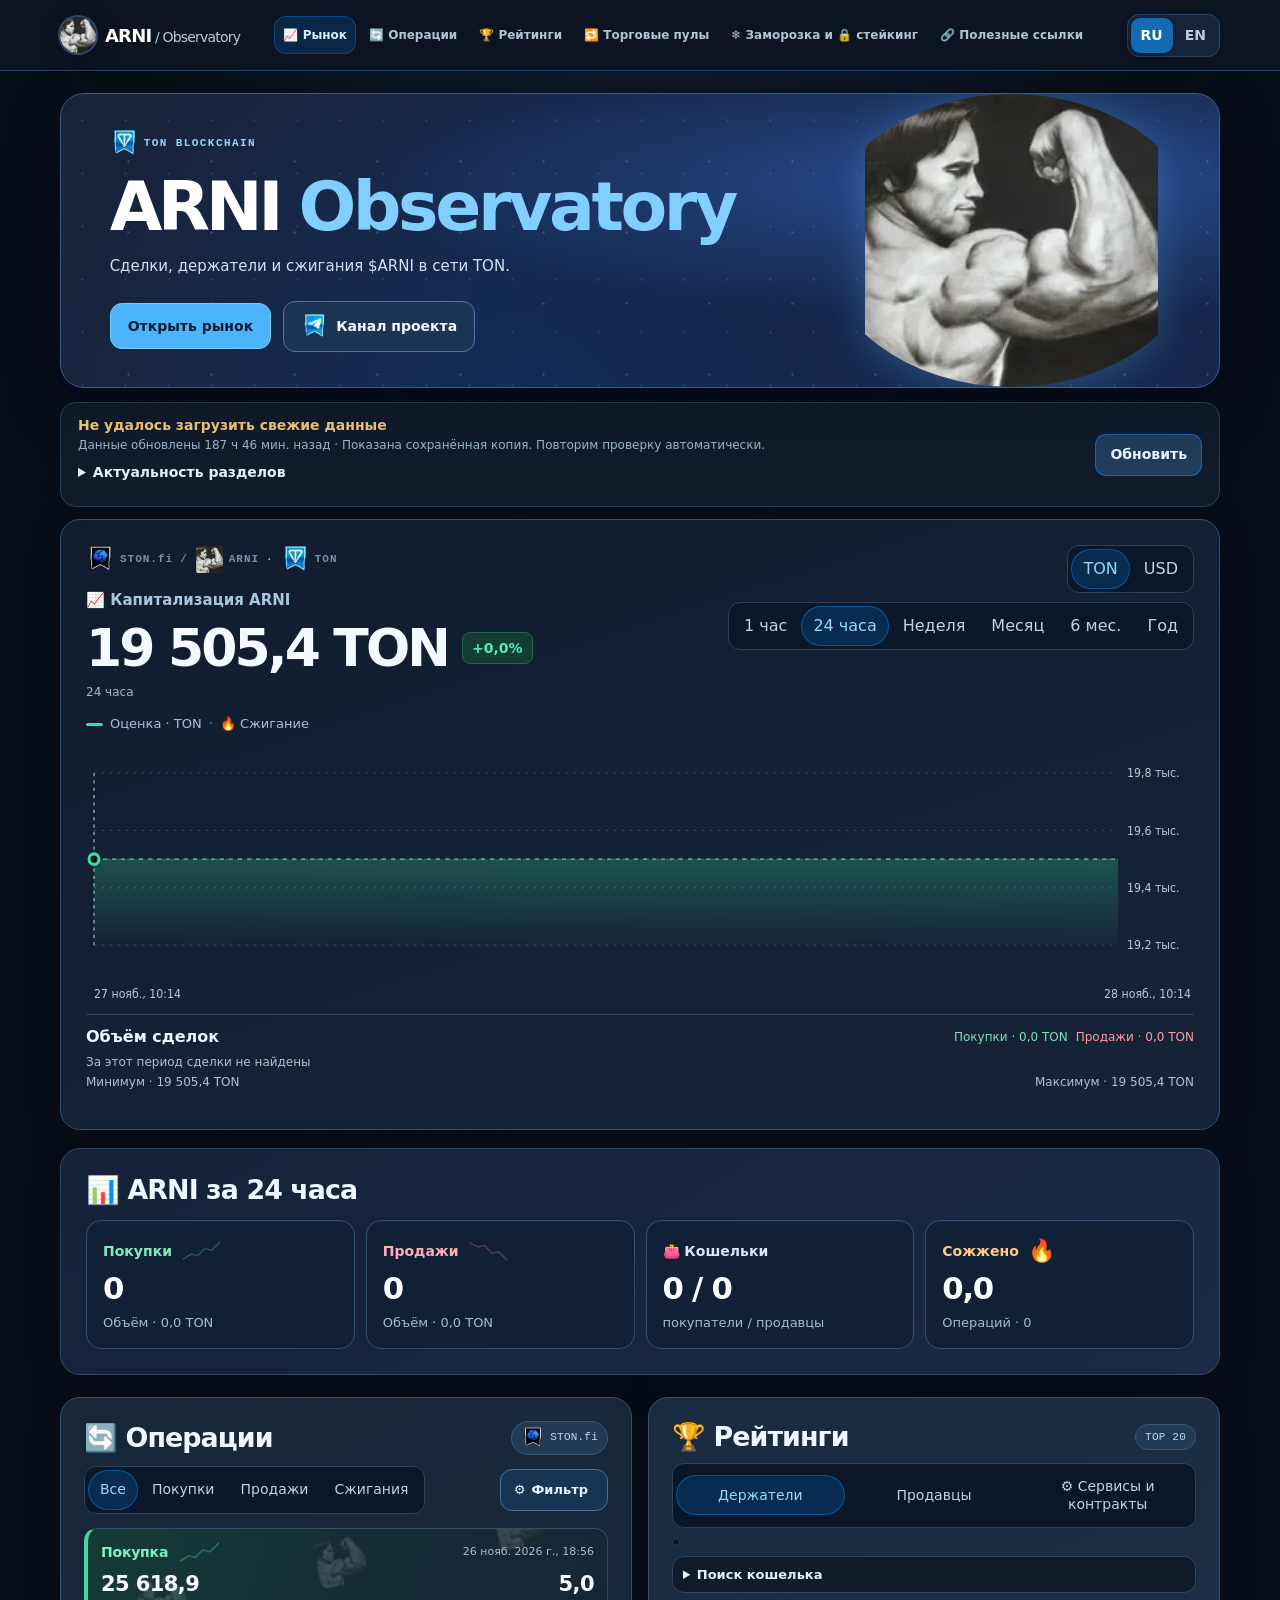
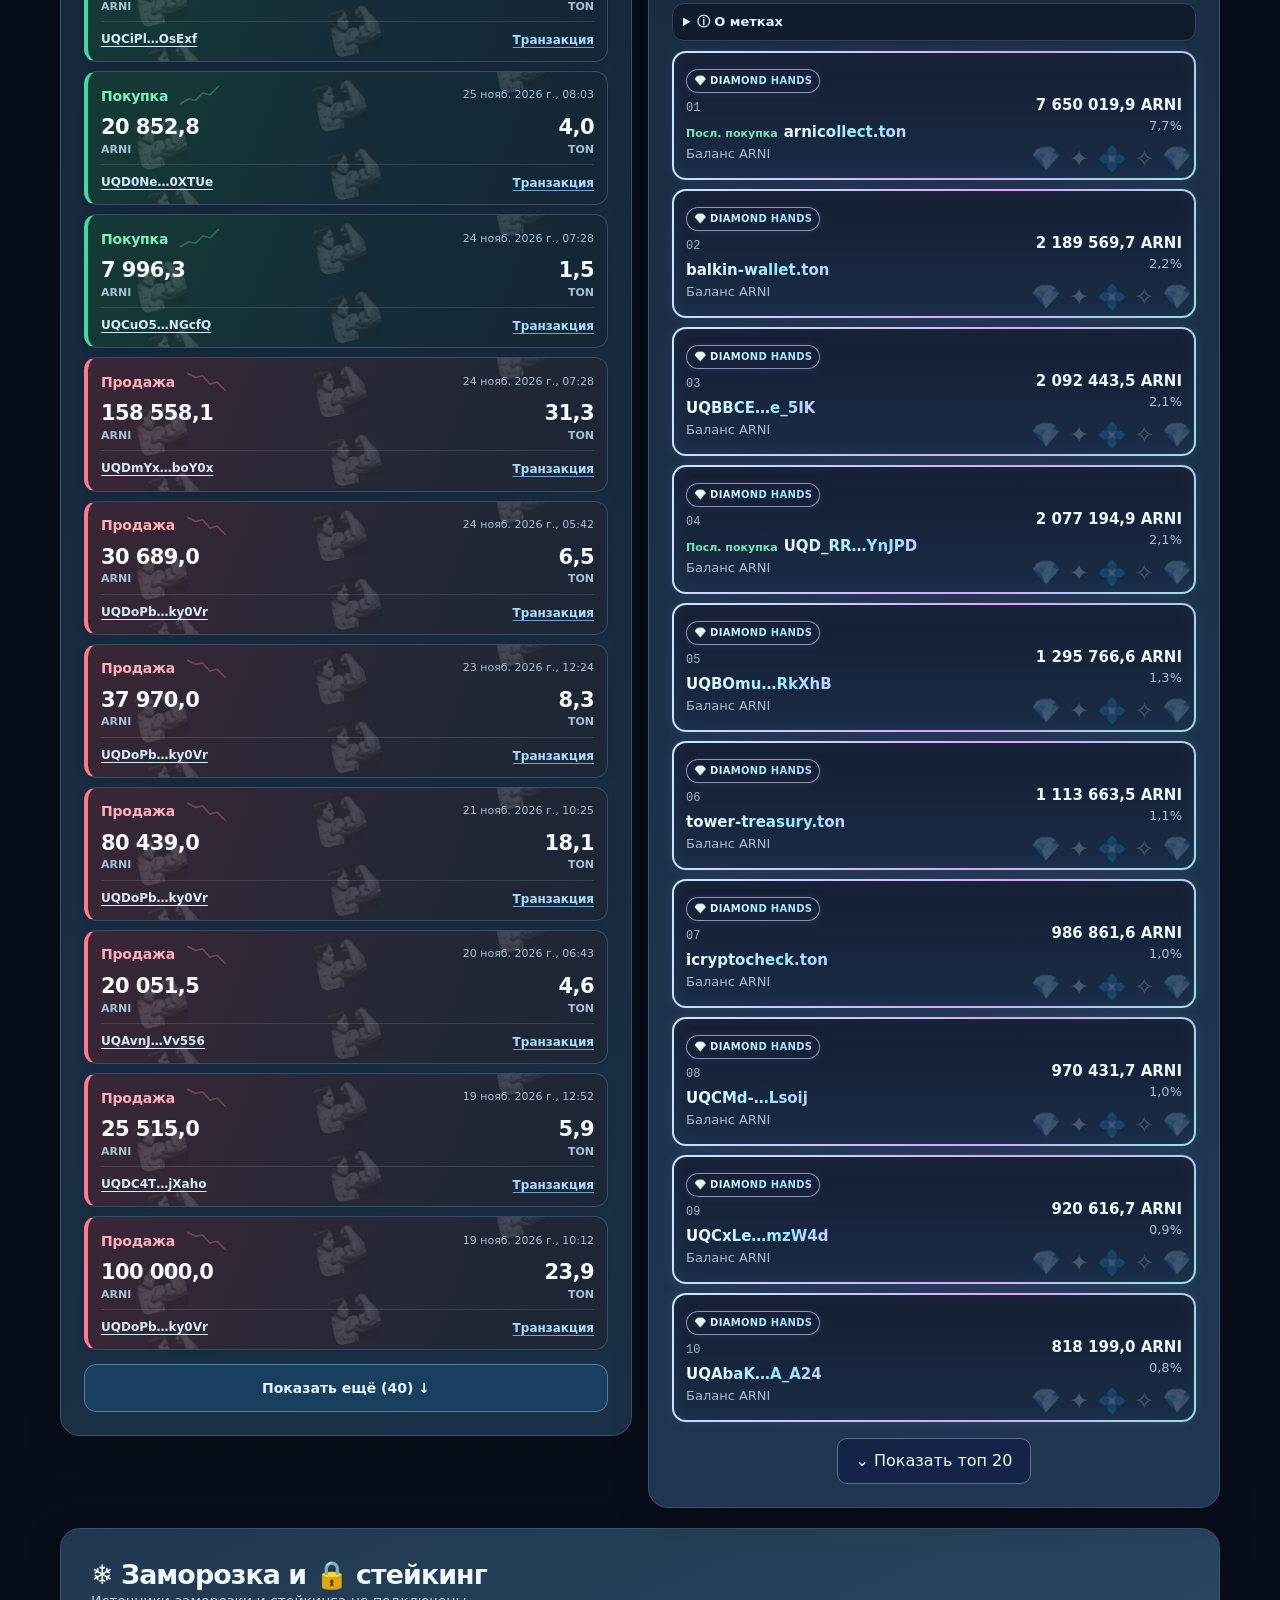
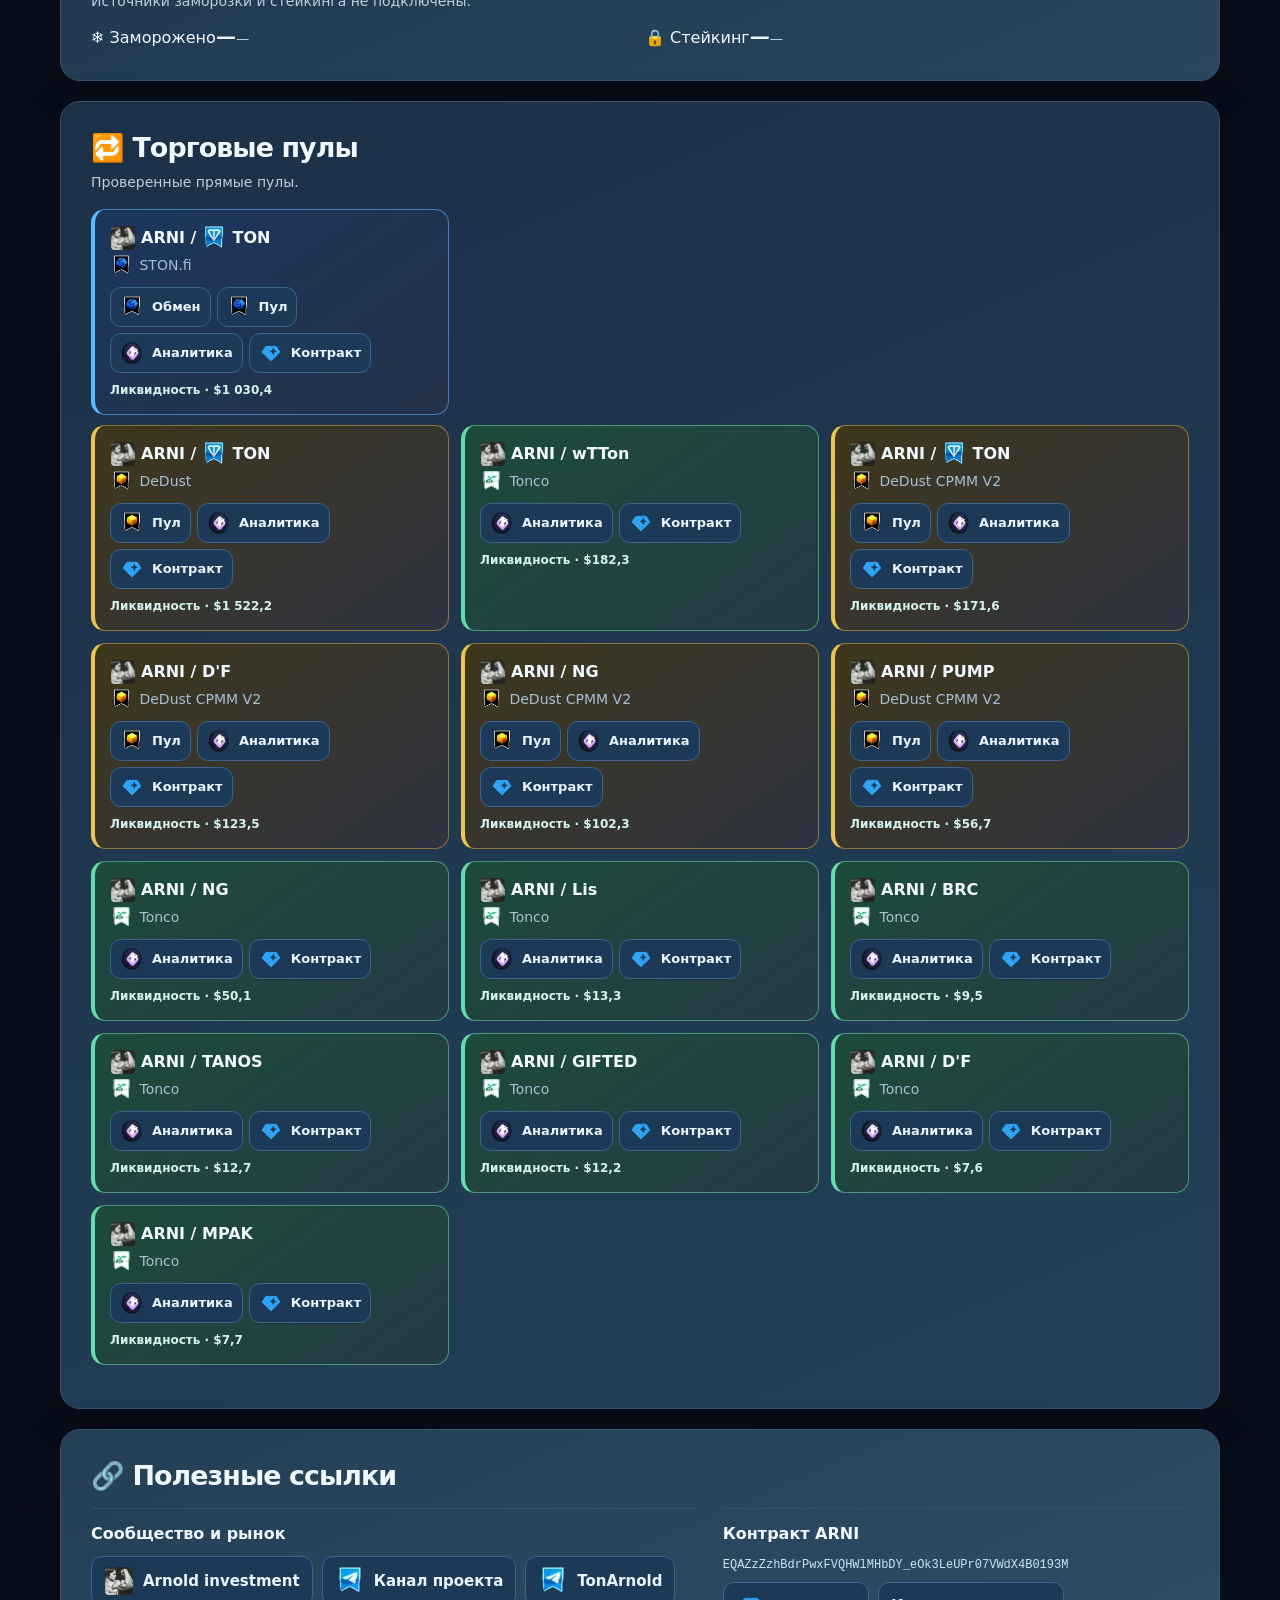
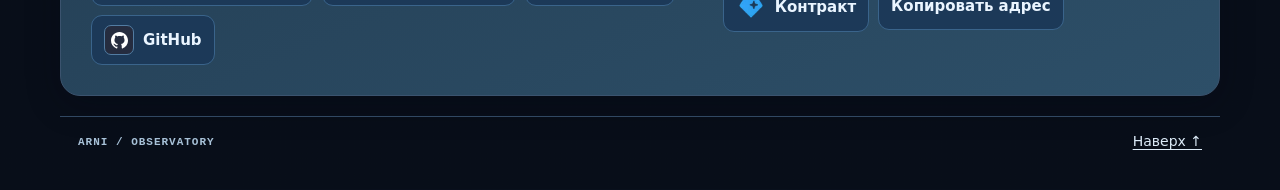
==== commit a85fd977: "Refresh ARNI snapshot" ====
--- a/index.html
+++ b/index.html
@@ -1145,7 +1145,7 @@
 <section id="links" class="panel resources"><h2 data-t="links"></h2><div class="resourcesGrid"><article><h3 data-t="projectResources"></h3><div class="resourceList"><a href="https://arnold-arni.site/" target="_blank" rel="noopener noreferrer">Arnold investment</a><a href="https://t.me/arnoldton" target="_blank" rel="noopener noreferrer" data-t="projectChannel">Канал проекта</a><a href="https://t.me/TonArnold" target="_blank" rel="noopener noreferrer">TonArnold</a><a href="https://github.com/Freebielife/ARNI">GitHub</a></div></article><article><h3 data-t="contractLabel"></h3><p class="contract" id="contractAddress"></p><div class="resourceList"><a id="contract" data-t="exploreContract"></a><button id="copy"></button></div></article></div></section>
 <footer><span>ARNI / OBSERVATORY</span><a href="#top" data-t="up"></a></footer></main>
 
-<script id="snapshot" type="application/json">{"schema":1,"token":"EQAZzZzhBdrPwxFVQHWlMHbDY_eOk3LeUPr07VWdX4B0193M","updated":1795830032,"errors":[],"refreshStatus":{"holders":{"attemptedAt":1795829917,"ok":true,"lastSuccess":1795829917},"burns":{"attemptedAt":1795829917,"ok":true,"lastSuccess":1795829917},"zeroBurns":{"attemptedAt":1795829917,"ok":true,"lastSuccess":1795829917},"trades":{"attemptedAt":1795829917,"ok":true,"lastSuccess":1795829917},"rates":{"attemptedAt":1795829917,"ok":true,"lastSuccess":1795829917},"pools":{"attemptedAt":1795829917,"ok":true,"lastSuccess":1795829917},"identity":{"attemptedAt":1795829917,"ok":true,"lastSuccess":1795829917},"badges":{"attemptedAt":1795829917,"ok":true,"lastSuccess":1795829917},"domains":{"attemptedAt":1795829917,"ok":true,"lastSuccess":1795829917},"fragmentNumbers":{"attemptedAt":1795829917,"ok":true,"lastSuccess":1795829917}},"holders":{"totalSupply":"99941477.75","holderCount":1689,"holders":[{"wallet":"0:0000000000000000000000000000000000000000000000000000000000000000","name":null,"tokenAmount":"28361903.892816154","share":28.378511636342253},{"wallet":"0:92b517da4a59f292919493f8e823e794fcf7a0c5279beb2f52b3a8d727a6c98e","name":"arnicollect.ton","tokenAmount":"7650019.947395623","share":7.654499532748427},{"wallet":"0:2239ffeb6c73b20e8660015416265562b0e40f2a09a6fecf9fdee57c154f31b4","name":null,"tokenAmount":"3996235.729989523","share":3.9985757865077427},{"wallet":"0:a2ca9a0158d2043e56ab069d3851e3f2123e731f46431f1b9136a275590c7714","name":null,"tokenAmount":"2695686.488940029","share":2.6972649891001126},{"wallet":"0:e030bd7ad7e4f835443d7ab44587af93414afee3848d46ae19f2929a39f6ea6b","name":"balkin-wallet.ton","tokenAmount":"2189569.678052942","share":2.1908518138285604},{"wallet":"0:41084398c45f8f6b158de5c33271bbd3dad054e46c9a39bc31f407a2e4b05eff","name":null,"tokenAmount":"2092443.486542553","share":2.0936687486017815},{"wallet":"0:ff451ab5cb10c3d64cf9f9e6fadb0acd3ef0b286a42c4065db2144344ea3189c","name":null,"tokenAmount":"2077194.864840908","share":2.0784111978381348},{"wallet":"0:4e9ae5829c7ab966aa60a5d32b8eaadc63324aca3b161d9ca039d7b4b2b5d191","name":null,"tokenAmount":"1295766.568973098","share":1.2965253247649702},{"wallet":"0:1828512893669723c29c2057a4edc5b2846bc0c5a3e803982efc9486278768a5","name":"tower-treasury.ton","tokenAmount":"1113663.498553141","share":1.1143156211267258},{"wallet":"0:2d7075bcc5a3baceff8d869f9c466be6f0ee699700859811ad9da68f6aacc89a","name":"icryptocheck.ton","tokenAmount":"986861.558275413","share":0.9874394300472639},{"wallet":"0:8c77e5a8673f1b1d87951f29f313fad07122d700d0277b2f6422ca54fe814bb2","name":null,"tokenAmount":"970431.681117509","share":0.9709999321252872},{"wallet":"0:b12de63306e027c9c4c3f58b67dc71d516c66c4b31d3e99cbb28898a616226cd","name":null,"tokenAmount":"920616.694488106","share":0.9211557755739769},{"wallet":"0:1b68a40eb7997bd1299665316c8cc3a1b9241b1cfc22cfdca0803df149aa00fc","name":null,"tokenAmount":"818199.045705874","share":0.818678154582194},{"wallet":"0:3c5661b2fe16041da31bf0d641ded1f1e09c37eb71168e076296fc3916d12fec","name":null,"tokenAmount":"814665.753698026","share":0.8151427936015545},{"wallet":"0:14b54ed393a66d9756eefe09158608038cbcc08f48f12333ec7d35408fea8ee7","name":null,"tokenAmount":"751019.042408971","share":0.7514588130141702},{"wallet":"0:7c3eb6b46bf056323b377dd36b9e109e32c2b2f5af8d2a88e1ccab8e58dabd1b","name":null,"tokenAmount":"675100","share":0.675495315057016},{"wallet":"0:68b07be37abfb9d67cc107393dea532c930fa0f8e7e4b537b653596df26c39ce","name":null,"tokenAmount":"630639","share":0.6310082802432847},{"wallet":"0:5d249843127e2db14ee700950a5fb7b59e9522901fbbac6071532ff4492f4967","name":null,"tokenAmount":"628815.217452111","share":0.629183429751829},{"wallet":"0:2ead65b4adff86dee2510bb438c7519c26d53d9b0a45da04034ea8698fc31d66","name":null,"tokenAmount":"600675","share":0.6010267343680538},{"wallet":"0:f435e186bd1ff16781212899653d2a0f63d71b7e68fe89a78f4af80d7793345d","name":null,"tokenAmount":"588786.171195269","share":0.5891309438790733},{"wallet":"0:787be0988d2766eea6c4dee353abb4cf987f011a419d62f2f623b53ccb97a29f","name":null,"tokenAmount":"556955.806981477","share":0.5572819409121424},{"wallet":"0:6520bf2b8ab2f433008fde786b9bc511342c3ef0f0716715aacc817aa0b0c7dd","name":null,"tokenAmount":"556648.658202414","share":0.5569746122774475},{"wallet":"0:26c118aed8203933886afc8f20d09efebe648464f9ad5960c32a92062ec4630e","name":"wildmango.ton","tokenAmount":"505000.214589679","share":0.5052959251342258},{"wallet":"0:b30fb363bd1984b77baf6547573f9bba9022f38b7ac96a2dd0837995e36fb851","name":null,"tokenAmount":"503364.422936251","share":0.5036591756181542},{"wallet":"0:97b5a91331dc2c66692a091ee440b9d78c1430c53704b7f98032355014ecb1af","name":null,"tokenAmount":"479942.831111429","share":0.4802238689245607},{"wallet":"0:d4c8d8f8916ab68c3f33b4299cbc9c7523a21d1f49a7af7ab3ab4a7f9ee82b8b","name":null,"tokenAmount":"454996.127958541","share":0.45526255785080283},{"wallet":"0:9b54d079ccf3c18a50660a4ca02a4928b45f7378d7f0a8eec1744d4fb8beaece","name":null,"tokenAmount":"447261.264071778","share":0.4475231646970299},{"wallet":"0:b5a21b63c88563139d2a555896c0532b11654bb740174cc7e828bc27e3253bdc","name":null,"tokenAmount":"430784.661037226","share":0.4310369135373586},{"wallet":"0:2b863e59d412f815f0370837c403b7238dc15df8b6a057738cc52b7ee6ec0e73","name":null,"tokenAmount":"416601.698878577","share":0.4168456463298363},{"wallet":"0:3680e4d976363e33ae3d7806edf440ea50427b150488c2cbfb91852c9c1ce62d","name":"bad-student.ton","tokenAmount":"388167.912850646","share":0.38839521046670333},{"wallet":"0:f21e0963e157e09cb8122c2123b8d4b5f3497fb8f5cdc77c1536fbc46783c9bb","name":null,"tokenAmount":"385759.622571558","share":0.3859855099766703},{"wallet":"0:828fc082ae958b7a958aee2b70a78116b1915540eef965e11067c14688fe528d","name":null,"tokenAmount":"379721.659600989","share":0.37994401138519185},{"wallet":"0:bffadd270a738531da7b13ba8fc403826c2586173f9ede9c316fab53bc59ac86","name":null,"tokenAmount":"375440.870810911","share":0.3756607159142301},{"wallet":"0:c29b16ecc89abe38ab93117cbd9d4540795b0aa421618871f8971a6cf5c849b3","name":null,"tokenAmount":"358750.472112842","share":0.35896054389974436},{"wallet":"0:192e21e998a4e3e7d25e34825375d91c9febe265c97676153d91c7f12b1a01bd","name":null,"tokenAmount":"355257.347573105","share":0.3554653739078868},{"wallet":"0:2b0ca4888bce9d4cecd7b5de84a205c70cbecc1fff9f6c0242f2a9e88f61fb45","name":null,"tokenAmount":"353996.278969848","share":0.3542035668667587},{"wallet":"0:fd5d18f90936fe367814f5d5d0518f6168330add8e3492e6f79433005570743c","name":"xxx-edkij-xxx.ton","tokenAmount":"352679.520700131","share":0.35288603754924064},{"wallet":"0:e5ce042addb9ceca1dc065ac3cc828643287aedc04c91134b3835cc5d1bfa62a","name":null,"tokenAmount":"352512.931148496","share":0.3527193504485639},{"wallet":"0:5a4561d6783a3ed6b21434a5f3f54e5373cc0c8eef89904ae501b1b3361ad5f1","name":null,"tokenAmount":"323145.558991445","share":0.3233347817807757},{"wallet":"0:9142e506f842c4d878b7e4224e11023ea934eb6c3c4b651548a27fd4cec29f57","name":null,"tokenAmount":"315643.469123697","share":0.3158282989503795},{"wallet":"0:25ab4de17a8ac1df22a67b30a768c54eedf26e8b3d0f60daa1e6b1b88bc84510","name":"tverloft.ton","tokenAmount":"297314.463799024","share":0.2974885607982958},{"wallet":"0:fa263f9ccb2b2378db105fb2385cfad48b17f1230653587197e0f470d189d18f","name":null,"tokenAmount":"277274.238070697","share":0.27743660021146427},{"wallet":"0:01730f4496d31e1bc37c0c88fd25cd87c2e5d47a30b5c331461eb24770508d84","name":null,"tokenAmount":"245325.342572362","share":0.24546899655219676},{"wallet":"0:aca093ec1b5ecb97a51865c71337abdd162f67de7c1d94a7ce0e68391429dc66","name":null,"tokenAmount":"243025.749065934","share":0.24316805648386963},{"wallet":"0:5946d463765e245eba77c49d8c3ebbd2780540ed7240e99189e383391953b2bd","name":null,"tokenAmount":"241243.910254176","share":0.24138517428933653},{"wallet":"0:5612970cd9ef1e1d6f6f344ae0ab57873d20a1ce12a61f8a8c4d2df5a5dd6196","name":null,"tokenAmount":"235236.718678665","share":0.23537446511157376},{"wallet":"0:6d30a2afc41cf271bced4116a7b020b34c5703cb806d13a1a9e119526ab269a5","name":null,"tokenAmount":"233719.308767704","share":0.2338561666581961},{"wallet":"0:560f4d4fb1a38d513e0dceabbb9982ff2bf259d78b50d2e0166bc7ec6656b0af","name":null,"tokenAmount":"231402.434406896","share":0.23153793561642227},{"wallet":"0:1b3a38a203fa6d7664ba06a5c73b22a74f6f36a410f87666e0e2567573caa2b7","name":null,"tokenAmount":"228871.687661726","share":0.22900570695406391},{"wallet":"0:d8cd999fb2b1b384e6ca254c3883375e23111a8b78c015b886286c31bf11e29d","name":null,"tokenAmount":"215434","share":0.21556015065026393},{"wallet":"0:09b34213a2f7658b981fbf8bc57b9f639d0e54027b66c96889ac40a9ec42bc18","name":null,"tokenAmount":"207248.068934306","share":0.2073694261883235},{"wallet":"0:2abacf562bd2430c36649f5797601ebb4f43da5da6913de95d4d613725830c44","name":null,"tokenAmount":"200856.213413716","share":0.2009738278196672},{"wallet":"0:5d477e6aed6786c7c45f53362be81387e3972a61e271c2f74ef156ea831dd1cd","name":null,"tokenAmount":"183972.092","share":0.18407981965225645},{"wallet":"0:db5a52e5625dbae6649a5bbb48e12fd3595bd92ceae27be667398b15717956f8","name":null,"tokenAmount":"178001.530005569","share":0.17810576150458113},{"wallet":"0:0ac1d9f8ff2934c2fde209b7c48c162e83e6696129604835bb248e5853f83a1c","name":null,"tokenAmount":"170723.983600887","share":0.1708239536220856},{"wallet":"0:251fcb62765b36fba96702ad140de93adf6279b3f26d717a4cf76e56bae1079e","name":null,"tokenAmount":"170058.600024","share":0.17015818041974068},{"wallet":"0:b3f5d506bf357992e6c7ba13524e1623d15548c0124719434d2e3e062eb40661","name":null,"tokenAmount":"165177.70615962","share":0.16527442847383753},{"wallet":"0:1d06760fd238e81a416517e50cd2d0e5f5c970cb168d642da1d31275754d417b","name":null,"tokenAmount":"163913.194299048","share":0.1640091761591428},{"wallet":"0:e4f35320c3745b39b649b5631391907fbc1e50846f9babcd96c67df0f0a98bf3","name":null,"tokenAmount":"161655.336874268","share":0.16174999661166006},{"wallet":"0:cd6a20e457317b852bd32506e03a423f9ed6d6d919f44f64bc3d7726f1db05dd","name":null,"tokenAmount":"148431","share":0.14851791602611158},{"wallet":"0:8a31b92c9a18a8c73403ff194ef2f8bb3bdd1feef2046da3366afcaab2a591f4","name":null,"tokenAmount":"144359.317855597","share":0.1444438496463967},{"wallet":"0:a26ae816046a88bc2d0675d0f4b4f151aa4aec60eca87f891902eb51e0e55241","name":null,"tokenAmount":"142671","share":0.14275454317064068},{"wallet":"0:132baefab80ce3cbc00a5ed16b822f1b00f23fbd9afa1ea427f6623c8ffccae7","name":null,"tokenAmount":"140937.309787285","share":0.14101983776929394},{"wallet":"0:2d60781f731547f68e38d1dd00d655c92cb267128c02815b547a93c9da4bf8f7","name":null,"tokenAmount":"137804","share":0.1378846932248808},{"wallet":"0:1dd2b5bb7b591db82b68ee9ef669497a6d4c1e94699688a5ceb37d725d8be2c0","name":null,"tokenAmount":"131827.416022234","share":0.1319046095676067},{"wallet":"0:a6088f950e76957635946f57083d8131efd0691b169ec94071da125267d045db","name":null,"tokenAmount":"129221.488980245","share":0.12929715658546484},{"wallet":"0:f6390337c899be6e98815e1ccdb97e6bffb1af94e6c0c5efc66ead430cc5880e","name":null,"tokenAmount":"127496.234338449","share":0.12757089169461375},{"wallet":"0:60a5bd7c3503cb772ff087a70c452841c48204de0e4dad49495dc96ea15ae9e8","name":null,"tokenAmount":"126578.111002846","share":0.12665223073794904},{"wallet":"0:b0b81319b92aa6b9a667bf3433d22d65fa532d8de83ddf4340a8005a28daa851","name":null,"tokenAmount":"124980.231731177","share":0.12505341580380724},{"wallet":"0:3f3da1e86bc10e732962ebfd638c1da6fbabd153b73fced0e7db2513cdb3ae64","name":null,"tokenAmount":"123640","share":0.1237123992795874},{"wallet":"0:aedafe2810e4360191b6f2cfd2c56740b3e1f83747e09f41553ae2eeb65d9d9e","name":null,"tokenAmount":"123422.719369221","share":0.12349499141683544},{"wallet":"0:eff96257227cde6ce52fd5476257c807cc86f275f03ef46295553c045f7ff5eb","name":null,"tokenAmount":"123246","share":0.12331816856690414},{"wallet":"0:6ba4ae0158ad7f0a7b9ad7dcd330d750dde218dfb2ce57681e5a37ea37872b0b","name":null,"tokenAmount":"123220","share":0.12329215334220932},{"wallet":"0:bffd4a637205294f33345ab8577a1f9ec037232dccc76c7584b7798d10acab53","name":null,"tokenAmount":"122708","share":0.12277985353283412},{"wallet":"0:f942eef7d495adfad368afa00accfa8c4beb9bd130ecd60e89d051e2bf33095c","name":null,"tokenAmount":"122269","share":0.1223405964697175},{"wallet":"0:16230ccb216a4ecffc9b23da3b68ed4a0091d2b43674ccf6fec7fd7250bc63d6","name":null,"tokenAmount":"118327.376751543","share":0.11839666514391019},{"wallet":"0:0143f0df29812d94903c3dcd3928d7a601edb1ce48520857d6eff1f53f81f92f","name":null,"tokenAmount":"116338.53564442","share":0.11640665944067452},{"wallet":"0:97e0ebcff9bf94db10b739875ca64d52ac1094c92afe4635ee0f239974f2f567","name":null,"tokenAmount":"116057.697817529","share":0.1161256571649292},{"wallet":"0:0340d3fa1ddd5fce3d43d96d24128f7171ba182c38b5cafb82c7ce0712a14e03","name":null,"tokenAmount":"115896.193875405","share":0.11596405865171931},{"wallet":"0:0b474ada8c64e1e34f7a3901d6eb59d173d00807c75aa84df9864f9a8910f95b","name":null,"tokenAmount":"115828.718310871","share":0.11589654357584381},{"wallet":"0:093794106bdf89e3a3af1209280a80cf4db61b771bb4dfb6902e565be1dd19f7","name":null,"tokenAmount":"113762.333712319","share":0.11382894897441018},{"wallet":"0:d6f8848ab1e31733636f2e13602d2eb6d09d51f939af0f2b47db6221aa44eb9b","name":null,"tokenAmount":"111843.535465477","share":0.11190902714611602},{"wallet":"0:a3f7a8af651060a9b432ef8bf54499d92afe6ad5aae5593bd3f59f96eee00361","name":null,"tokenAmount":"109604","share":0.1096681802866378},{"wallet":"0:263c565fa657d0b854e5987124eebb2cdd56bcc93839bd011a1b5de2d87df52c","name":null,"tokenAmount":"108763.70990591","share":0.10882739814792262},{"wallet":"0:25f15a0aeee7b983e639c2fff4567379542989d82b5da3a47f63b9604fc1511c","name":null,"tokenAmount":"105581.140807246","share":0.10564296544759265},{"wallet":"0:620c7df0a22abbff822fdcd3af0a2ed41cbf9d18b925c8d60f5392419ab04a68","name":null,"tokenAmount":"105494.438824255","share":0.10555621269493887},{"wallet":"0:ba84418a0777a0c26d96a31707fff2dad3dafa8e541755b3d67e1f3bd62a27bb","name":null,"tokenAmount":"104697.143084292","share":0.10475845008634765},{"wallet":"0:5ee7518b03f2612768d8f78ad862d47b79982e74fc89dc44d3e111639b54cbcc","name":null,"tokenAmount":"102298.236003516","share":0.1023581382891009},{"wallet":"0:86f1c68bcb39e8075d92dd73148fcaea243219d81354e9a8a10665cb8978a343","name":null,"tokenAmount":"101175.836381357","share":0.10123508142879846},{"wallet":"0:1950593974dac9cde81b13d455661995fcf7a633ca24a591f91e60798d173ad7","name":null,"tokenAmount":"100000","share":0.1000585565185922},{"wallet":"0:e83db085236b402c294adc56e4d31bad0532a1cc1edabbbd381d9a314f2724cb","name":null,"tokenAmount":"100000","share":0.1000585565185922},{"wallet":"0:d6095e3b94eb8be0c919667fb74aec8aba21b419efa28a2621b4aeeb28961910","name":null,"tokenAmount":"97442.940388179","share":0.09749999958168419},{"wallet":"0:18f77e16bca741be91c1873813ed7ce9454edf5a32730430d0364831d61577bb","name":null,"tokenAmount":"93712","share":0.09376687448470312},{"wallet":"0:e328f3366a507b7ca05b8b0df62f7b33d81788eb29d0b9c165156038f2f36759","name":null,"tokenAmount":"92123.685703028","share":0.09217763012617451},{"wallet":"0:fed389933a65c16e25d6353dde0d8a5b19481c2fa96f74c1477fbf217f6bc952","name":null,"tokenAmount":"88844.684503456","share":0.08889670885765545},{"wallet":"0:fc89e74a203d864210762625f031f218c8e97d4436a913bae05834df3abb0e4f","name":null,"tokenAmount":"87531.408605363","share":0.08758266395091702},{"wallet":"0:4d0d4944bdfceb158417134663670805f1e23a8042aa8aeff8152c493e685424","name":null,"tokenAmount":"85959.381892102","share":0.08600971671354139},{"wallet":"0:23c8c33d418ef6d11b74129fed5102651965acfecb8cab25102b1c62131f8669","name":null,"tokenAmount":"84729.616414043","share":0.0847792311276316},{"wallet":"0:fee9ca9be86161adb162af6d0d2afd3f9168342f03b3a2952f8b0702591c1dbd","name":null,"tokenAmount":"83185.853114046","share":0.0832345638535908},{"wallet":"0:ffed272f087c262ce146645dfa023e7b842049867e0e82e7ea8b3eac6821bbec","name":null,"tokenAmount":"81333.287534017","share":0.0813809134756535}],"asOf":1795829917},"engineVersion":"1.3.0","methodology":{"valuation":"last observed swap in primary_pool times CURRENT total supply; not circulating market cap","primary_pool":"EQCgLnpHs2Cer8zoRPII_sb5W6t1LaXExPnBXJDg8-GXuHVM","sellers":"sum of successful supported native TON swap sales; service roles excluded","holders":"balances excluding known services and identified contracts; unclassified accounts may remain until verified","burns":"accepted burn notifications and zero-address transfers shown as distinct evidence","usd":"historical TON/USD rate from CoinGecko","history":"incremental confirmed swaps; missing intervals remain partial"},"serviceRegistry":{"asOf":1795829917,"source":"https://github.com/tonkeeper/ton-assets/blob/main/accounts.json","sha256":"4286bd47e11399901a7d713c9e98a5dba17300d76fe272f4f5d46110a84f4e2e","entries":{"0:ad8afecfacc248996885d8be6824280f9f3a7e54c2f6080b7971b9f556c280c4":"Crypto Bot","0:dddcd3cdad60af4c0d69389f567ad51d0c263fa4968d655ab424c69aadaf9322":"Wallet Bot 1","0:436a76c2794a88e3fbfec6b9c0374fc8db046f10868b835420d9937973a665d4":"Wallet Bot 2","0:6e814e6450e8c578067bb656298fb4d01397dd15018d7f34dc369eaba4c2111c":"Wallet Bot 3","0:5f00decb7da51881764dc3959cec60609045f6ca1b89e646bde49d492705d77f":"OKX 1","0:f15db2c62cd86aff0860d39c491fc73a31395fafeb5945e644498562260c782e":"OKX 2","0:e7e86da08742ed933434ffeb8f08a63c7e100ee842e25f599a9cbf0891574a6c":"OKX 3","0:0338def34b84c6ee9134a04ab1601450be446340a37ae259de57cb37bdb590cd":"OKX 4","0:a30a49ec725e9f57244b66af4c2da7ab76004b4fce80d3a34b1cd0c37762abce":"OKX 5","0:24da1e7b8da901e5b3dd0f98c397feb6e5a5ea483195a8b6bd0682cf2c5327ae":"OKX 6","0:7f2e84c723d8b6b6b1aacf810c8c26ab23c22022b464b87104b2d3065b0ea70b":"OKX 7","0:854ec4521efd52ad43bcf1988e4c44ebdf9a26ad18fa51abfdb685fc3b348a5c":"OKX 8","0:f9bdc0de461c1a2e002fada9550bbb095c8f9f73668d70c517a9cc7e050f8e5a":"OKX 9","0:9b9b739de2527ae72d21083f5198d710c7288453b4733e57ecadb2e189ac829c":"OKX 10","0:b31535e934db05bbc220267467903c8108bdabcbc2a06588838b726ddf589ef0":"FTX","0:57eb74407604a19f7e04005315ef70aeb7b675e6551977586756f6baf12125ee":"MEXC 1","0:1c7bd690f4f93de8b93db5790129dab65926c6e1fc9b57380089db5529516630":"MEXC 2","0:d887d0e2d1c4fc4126e71c970d33ab1896940000eae703bb1ab6cecc830777e3":"MEXC 3","0:7994848c1fcbcbc57a6a5a987b66eb424b8b54e10759b6b514a66b600c2b0eef":"EXMO","0:8d195793baad9a08c46dc353aebe999341dabd07721b9725f19e18abc3d10d92":"EXMO Cold Storage 1","0:26ab8ae763a3a7c3067d882b7b01cd5d37254cb8768f57b6a47c00028effc7b8":"EXMO Cold Storage 2","0:0130c77346e9ed82df677d107ad6a775c11f9c18f6a05c0dd17906b355850dad":"EXMO Deposit","0:342a359e38357c083968129fddddf049ef5c47315bfbef27505a356bf9f02d65":"CoinEx","0:555f3053e257130374bb831ae0e219e5e5f9ec0ca8f8a0d133369d3d690c64c2":"Huobi Deposit","0:85af78e8d035e920117cda654615cdf371d464480b629e110d3c5310d85ab362":"Huobi","0:80d4123841167ca989ac912443cc99a4b9c1a87584536427ff6fd85c92395ae9":"Kucoin 1","0:b37e57033db21d10b950e6143b658c10c3bf425bd193025960aef7f22dbcf4fc":"Kucoin 2","0:07ce60b7e5f255a88c3707f3fbc79e2cf924ed6b4b7d09c6324f0ba2338a48fa":"Kucoin 3","0:a14b1f452385b2bb984ad2c4441e1d23cae071fdfc096dfba53ebba3b6ff1d10":"lbank.info","0:75726a716f747e60b0371cb0d5d35471e8e1e931003fecc3a0961a8bd82c09c7":"xRocket Bot Cold Storage (Old)","0:c1dc654b598ab84cda4f12372efed8907cedf0901865a58649087373e01b1c24":"xRocket Bot (Old)","0:45614fee399c43d77bb597558791831bc0ee31754cbb2b5b1fbf5a3488ed9940":"xRocket Bot Cold Storage","0:011a8f0a0b36b779af033473274966666d1cd6fb4e77df679375fbd6f970d012":"xRocket Bot","0:c3f1da8ecda8f8cd42bace224ea3f1b6971eaa7f54c492d4d190527b4f573f7c":"Bybit 1","0:4a1f3ebcc66bdcefa90245bdf541a50ada1c688a487534b1587abffd93038834":"Bybit 2","0:cd525c15904d7b4027eae08b318624260f371ce8c9f4fcca0cdb7b583854107c":"Bybit 3","0:ae62a192da96e266161a702cc9f6de91c0c3441f17ceba51bc442dfb2031a30a":"Bybit 4","0:e3ce05c4da977132c24a3b102da8b5fbf2ea9173337b49de346e4a4b057f7579":"Bybit 5","0:e33ef85d174eb457c072d1ee10215b69ab9b64192f7421302ab1c8e26b7ad4bd":"Bybit 6","0:7f97f36dda3f7dedc9e12f8c09c4f89e7fbc17527ab3f67de4c3b155297a56e4":"Bybit 7","0:7d133d4e425c8e00de015513a44e66e6d163b21e71720aec7579965e5de28c55":"Bybit 8","0:f2dc1860686cd658987e2bed8216532d8c004460dadea907cc7d4ad7236c496b":"Bybit 9","0:4a1c20bc9a6f9294f75f1c87a7f383a8b73a483a2e6dcb3630ddbe78b3ccad00":"Bybit 10","0:008bb088e81e38d583826901093567027cc1575ec744ac354fa4eeec302d166d":"bit.com","0:1882478daef1b7ed200cbbdc201bd4ed0b24c2e5f1a4c7c15aeb7e3b1a759193":"Coinone Deposit","0:a4d2072b1edc1355fc7fbee0095beec7889a2d3cfaa9edcf2ce9e128631abbd6":"Coinone Withdrawal","0:f3f4ed0913ab555d023745058f1a6c55a49d4876593cb9bdab1f780a99b185bc":"Paribu","0:f9873509de5a2f97f7b2805f5f7aafab447f43c91e751cc8efabc6d2ea09d78a":"BingX","0:b496b8f73b469ff06a2d89e62c4d70a103fc228c821537b49dff092060bc281f":"Gate.io","0:60ff0b28e2b3839bef250a81be9f2e78a6265b980ec5d24df4e44bbff2c3fb25":"TIDEX","0:23eef28b6da5a368d6c0b8028fd5ed47c26758676bc9db1b5653caaadc969f91":"CWallet","0:00ffafa9fb3d4f837824436d19953c792be6632af73a9b82c4dc69ca07195087":"Matrixport","0:b58c73481f25a280f9705ab3424be850614d823256263ecfa049fa9fb917720d":"QMall","0:00b402b789e5626e1c61b50c5dbe2024426e92f16c0c2fb735396df96046b5fa":"BIT","0:2c54797319837b4c6d014fc991c1a8d4294dfd4d6cec4937e370f1f27db0423f":"Bitforex","0:6a5a76a1538cf9596590ec3708470649c342624bf92e63a6a7a15254ededa904":"Bitfinex","0:59b065c5d66261a5317660e96eee476aa6a11b749bdcbe8c0d1f3dbf24200d1c":"OMPFinex","0:3cd5ad54b190a71caab984b0f210e3742c7f2147b7e9073377d7c6b470017362":"Bitrue","0:6c53cd87cc0d33486db42c1c7fc03dfaeb2f7b815afc368ab1aee567edda3f72":"Coinspot","0:9a582c23266b8ea47eb71118a3c040d42b230b2266fecffe2d3cd390c0922c35":"BigOne","0:dd528505af15c6e5206bdd8f6c9a3b541f80ca98ae8a5066ab3ff8de1ff5e678":"Farhad Exchange","0:2b6f3cda567c385f0645486f3c665a451f56b2969d1be57d86eb77c6077a81d1":"BitTime","0:cdf7f0d7c09036f064272e3c429ed570be49ef29eb3a735b64bbc17915073732":"Bitget","0:e9c0a24ffaa6aa4f228890e71ae9550bfc53a6c57e643bc31c240e18727ac1ce":"Bitget2","0:336502faf83ef5b532d315ba71450b661c90e83fce64d8bc1fd2bf642f3555d9":"Bitget3","0:b308c7f9b4f596f6250175885972549871b05c70ed3619fd5a939401eea972e4":"Bitget4","0:e2d1df206b372db1f3b890e60d185b67aa0c9f1b6b6ff60a05091c8c01b40ac4":"Bitget5","0:7a0dc94da9f48b968dfb87be38d4fab7286288db7a04d3081feee177376d9089":"Bitget6","0:8785ef5ebb0fd24c6911d10f43c00961e9748fa54297a1ac517e3c5fe76bb0be":"Bitget7","0:213b6804c2082135a4a803da8e3b30cfed51aee9af2ad2100334b7f4711d3bcc":"Bitget8","0:573dfe99490a041703e977e4724135c5b8bea0bea67839612247451ca9d5c4cb":"Bitget9","0:de2519a527de7e1d4c1028bdb74e022b28a6e370e4fec3fc27d8d971308f99bb":"Bitget10","0:06476e580e250d0abec5c365a711833483c581d57b908be37d56bdb0e338c312":"Bitget11","0:c9959a997e1d4e4383d8db37b86d2101ce78dcf1f1b3904d9888fe572ef0efd4":"Bitget12","0:c07e51e5b694937758f45f4003071c84f4c4a68bdb168a22c3d6c8b89cd6186f":"Bitget13","0:1797a5c4c50a2b312ce9927ff6f12efd3b0b58ff311445118c2d2e64312b5d79":"Bitget14","0:6083005b354ab1c4785aa8ce8293ee5c9c182e9248f27e9c9074f35c16342083":"Bitget15","0:f99b14600ae44d2f12b178e8c6eabd78892ae82c5e45b6898f9deb7eb203f9c4":"Binance","0:8e91b50381c36dd42accdb51f5cb5d96848568b4924f8079b1a5ae7e10f43eda":"Binance Hot Wallet","0:ca1d9edeef40b3a9dbd9082f3767859547c3ce0bf641d09d58e33a3cf06fb309":"Binance Hot Wallet","0:a2faca7adfebd5c5970108d1f79065cef32b0c143fb13489066b684cdd7ee95c":"BitMart","0:5d5a830e48214791f4ab5352900c624d3bff3c5efd630196b180158eb789990f":"Nobitex","0:cad898b200a0934ee416c2039bbf3f5d7f1a323172875b3c19d378a6f540f7b1":"Nobitex","0:4532d5bcdfb05d3275cbf255bc91c3635cd48d63b719441581c5542a4750fdf5":"Nobitex","0:a32d52ced80a23fe4fe90ba94593ef686de03f9fbdaa069e642826a95234b982":"Nobitex","0:fac8ffcb6f89572a1232d59e91c65909ae408663fd2ceaecd35f35b5e9d670f4":"Bitpin1","0:c14ce5d772539be26fde315a505a1e0514104e76eef776f0b845e57df0557ddb":"Bitpin2","0:dd36441bf4aa8a6a6ecfd763efde1eb82dd86bdcfb1456b45ff4b73f87657184":"Bitpin3","0:402f5d4f4f8bea7b0bd511b9d3771834c1a22bbbbc8a326035eb07aa24f5c9f9":"Crypto.com","0:ca6e8f2a3dfc875b8673d8677f3818c4b8c02d1aa481a86a0c61bd09f8269f1d":"Foxbit","0:60def37fb0e6f41b18a73c2496d96b25442344864ca0ed97189a6f37e2439c56":"Richamster","0:97ad93444915089e812238ff10abe9066d0b03ea3dba2a8630fb9c9f88aa455c":"Wallet in Telegram","0:1f5806c73d03bbc96eb7eebf16067f1f2e8e270cfa16d57001aa9eaf7456f008":"Wallet in Telegram","0:1b44ec553616b0e4551037038834bdf0bdaa1f0440e10f3331d9841585612a68":"Wallet in Telegram","0:cf06c94efdae26faaa1d85092fc4daee78eba09e69c36dac051c1d8ffde35f40":"Wallet in Telegram","0:91887059ba56a03790b0696d7a402ac0691dff62fcd398e813f97d3b2736fa58":"Wallet in Telegram","0:6db0f022632b6269f0d4dbf8ea60a8448bbc2bcfc6812e31af8cc6405c268af7":"Wallet in Telegram","0:dd6ff02c59634745529b99a8d5beeea9f6c38a9188e6a7e96a424e3820c8ac0a":"Wallet in Telegram","0:023895aef955024920a291c6f3715e291df1b3dd254eafa8b09e21a2d58d5897":"Wallet in Telegram","0:f5066318091a8cfb530ec732104ce38f7783d92a6679ffcc0ce0960b0e94c7d0":"Wallet in Telegram","0:0c5684355f5410a923fb7dd59314905dc7ff157b28c9130671c7a4f17007e898":"Wallet in Telegram","0:23fe558cdf44249381aef36472e64a5072a24ba97fb61b2f5791da6013aec92d":"Wallet in Telegram","0:b7be71ac1b40e436db36721d9c20e82d44e78fc1e86a8ad15e00b1cc16831dcf":"Wallet in Telegram","0:55b7223f04dd1f2e1b3f28e4ad628fe6cab60004f280fb0a58cd27fc590b2eac":"Wallet in Telegram","0:659dbf460831a72795c4a9a9872fb4a3e7fd302783068dae53e8f2a5c150084a":"Flipster Deposit","0:d0a6eb95408e95ce97b0ca597fc523ff4809523635e8f519e00fdcbdf42f0c54":"Flipster Withdrawal","0:ec85cfc7fd1009362e421b5a0141f510d6540107ab73e7829fda1ef9e97a75e3":"CryptoBot","0:817438e5b0e6eb113ab74d73fc95f7ec19247dbe6ee27a42c3d0164d614c3ca1":"Ourbit","0:66a1e72196d64d6faf48fa4b2ea861f67b0484d2d14a59caf701d8c286ce44e5":"OKX 11","0:419712bc541c4489d6f1c38a105722d293b8847fd54f2717ad69142911b8be5c":"Bitfinex 2","0:6c25b5f2fe5ef1a6a1978f611f61a50883fd50a0822b19176445fca931823263":"OKX 12","0:14de4b02647941779108b7b99be85596260ccde813351000055d744dd8aba04c":"CoinEx"}},"identity":{"byWallet":{"0:0000000000000000000000000000000000000000000000000000000000000000":{"checked":1795829917,"domain":"craon-wallet.ton","linkedDigits":[],"role":"Zero address","activated":null,"serviceCategory":"burn_address","roleSource":"https://tonapi.io/v2/accounts/0:0000000000000000000000000000000000000000000000000000000000000000"},"0:92b517da4a59f292919493f8e823e794fcf7a0c5279beb2f52b3a8d727a6c98e":{"checked":1795813262,"domain":"arnicollect.ton","linkedDigits":[],"role":null,"activated":1733839449},"0:2239ffeb6c73b20e8660015416265562b0e40f2a09a6fecf9fdee57c154f31b4":{"checked":1795813262,"domain":null,"linkedDigits":[],"role":"DeDust Vault","activated":null,"serviceCategory":"vault","roleSource":"https://tonapi.io/v2/accounts/0:2239ffeb6c73b20e8660015416265562b0e40f2a09a6fecf9fdee57c154f31b4"},"0:a2ca9a0158d2043e56ab069d3851e3f2123e731f46431f1b9136a275590c7714":{"checked":1795813262,"domain":null,"linkedDigits":[],"role":"STON.fi Router V2","activated":null,"serviceCategory":"router","roleSource":"https://tonapi.io/v2/accounts/0:a2ca9a0158d2043e56ab069d3851e3f2123e731f46431f1b9136a275590c7714"},"0:e030bd7ad7e4f835443d7ab44587af93414afee3848d46ae19f2929a39f6ea6b":{"checked":1795829917,"domain":"balkin-wallet.ton","linkedDigits":[],"role":null,"activated":1709235664},"0:ae3b99aa29802584ee8d40cfeff66a4e0c2bdf6b5a4ce46c2bfb90eda0d8cd19":{},"0:e6631d4573c2ab580085ceb6a97e904284337d8516ff5fe1a6661f0b0ea65ba1":{},"0:e83db085236b402c294adc56e4d31bad0532a1cc1edabbbd381d9a314f2724cb":{},"0:2f9c9288a138801b1a155616f78b8b14635667a02b96f5e272709120d28d15bf":{},"0:c2e1334d93b7fdac07fb2e8f0b7ffe98c4e1223d7beead8255db8ad05b3ea35d":{},"0:9220c6bb01f15dbb8840e81377ce3607d525733c28f0eb678bbdf0fbcf989d82":{},"0:67f036d0d26dcfaca71eeececb9e30b2463cd75523d789acb3b6795ce1f6be62":{},"0:a0796e87a47b11ffcc5f5e9af1a975c30025735174655c29bb0396d6ad1b5d9a":{},"0:6691ee83eb2972c5047e94395ed29760838b30422387c1d2f0c138412a3d487a":{},"0:511208ea42bddb61ccf6b4d6142f81b950a6651264e216e88e112bf4587df2d3":{},"0:570c6f9fb4f804b3dfa774b93c06f2aaca59237284e9e5203a6d43d8cf7f314c":{},"0:a0dadb2fec60e163c1ecbaca79a3fca592651e4e69d42d55b5d43d5f5b9bef41":{},"0:1d224642f90bcc6a811e6fb354835a03891c860a169236f910bc8fb1bce1af50":{},"0:f435e186bd1ff16781212899653d2a0f63d71b7e68fe89a78f4af80d7793345d":{"checked":1795829917,"domain":null,"linkedDigits":[],"role":null,"activated":1710450798},"0:9403ba66dcafd3a5673378b96b867c3cfd4699df3220199e81765a47cc8ce912":{},"0:fccfdaaeb90c7bb38c01c11df67d48492fe0888548936d50290753c0084c1815":{},"0:44856a2e3f75088afe1a05940204b198c9f1e0e9b67a6ceb5399dc672d817baf":{},"0:488df11d05d70bbe032667606202e749e617de41ebd1100391483072266fec27":{},"0:a8d864f6e51b60ca88584b1ac77b921dc35ce387d6e1a3ff8cf01bbee689a758":{},"0:c0d88ee70632e0cc0db2bfca992ff377a94f8872ded24e04af6b0b14ec8b56d8":{},"0:30b7537183d00d1479d1b5a35726619f830a52cf246d08570dab42c46c49e29a":{},"0:611248848b16fe3a674e2e7810335166d1d730f7ad395c47b475cd22e019f1b8":{},"0:5612970cd9ef1e1d6f6f344ae0ab57873d20a1ce12a61f8a8c4d2df5a5dd6196":{},"0:df8dbb472cbd6c15e8a445a3f8e662933ab3d04d8c9f0c1962ef724ef28fe54c":{},"0:799ab6021312e75368a26afabbff73d11a26dce41404c9e09a3207332faabc49":{},"0:16194beda51f6e1747b2ddf2389d06cddc410fe9928f1b23b75b83741005ee24":{},"0:3a9ac376f9e8b8118336dfd0e60316f1a340d74d6c9795440931e7350cb1601f":{},"0:da7197d4f8a7d373f663099719fb6d49e243c41214e6856caf484d88262069e0":{},"0:138a847c2aeeff866804321a485a2785da2416e9f73e43da243af676bc6775c9":{},"0:72759b0ab7c71868820e1efbe33893fa122c344b7edf254e4e7d658b164e8a7f":{},"0:6520bf2b8ab2f433008fde786b9bc511342c3ef0f0716715aacc817aa0b0c7dd":{"checked":1795829917,"domain":null,"linkedDigits":[],"role":null,"activated":1736894654},"0:4ba88573ff9c9dca45348f8d89ee91eb768db7d5ba883c67e55a1c7c13051611":{},"0:43ca21d40fcfb555adf7c0358bb82cafc7b27f4f01e90b987fe8989f49fc45a3":{},"0:9c3e61486d5a040861a4ffdb4f915637d5ed043f7b2211cc7438f76e7e0b536e":{},"0:45c3d7ecd7ddb908c077f7828316ab493020b65389facf1002ffcc7754dc7eb7":{},"0:54bd58adbd9399d82fa671d78ce824f81cb93e1fbb1b31dbffcee8614cfdfea8":{},"0:237ca1e236069b0582ee9d31b885de097e3e24111db0c2937d6bb96ca389f12f":{},"0:f946446d34f81b68f8d008d4b72d58853d71689c4f7684cdd2021fefc0487d2c":{},"0:de81d5ce1d5ae3717b877675e58213cb7aa3ce3d16cf7d5cd54b85ec5ceae82b":{},"0:9b2ab4cc295970e1cca889ee829aaf0701a165a7216f32fd71a7f72ef66e0903":{},"0:b40675d27c6e0c4c7faf300bd3734da6c60cb66ce7a5ca84e1a0af9725ec3eb5":{},"0:41084398c45f8f6b158de5c33271bbd3dad054e46c9a39bc31f407a2e4b05eff":{"checked":1795829917,"domain":null,"linkedDigits":[],"role":null,"activated":1738570497},"0:ff451ab5cb10c3d64cf9f9e6fadb0acd3ef0b286a42c4065db2144344ea3189c":{"checked":1795705240,"domain":null,"linkedDigits":[],"role":null,"activated":1717852615},"0:4e9ae5829c7ab966aa60a5d32b8eaadc63324aca3b161d9ca039d7b4b2b5d191":{"checked":1795705240,"domain":null,"linkedDigits":[],"role":null,"activated":1790015369},"0:1828512893669723c29c2057a4edc5b2846bc0c5a3e803982efc9486278768a5":{"checked":1795736718,"domain":"tower-treasury.ton","linkedDigits":[],"role":null,"activated":1730999844},"0:2d7075bcc5a3baceff8d869f9c466be6f0ee699700859811ad9da68f6aacc89a":{"checked":1795736718,"domain":"icryptocheck.ton","linkedDigits":[],"role":null,"activated":1708903434},"0:8c77e5a8673f1b1d87951f29f313fad07122d700d0277b2f6422ca54fe814bb2":{"checked":1795736718,"domain":null,"linkedDigits":[],"role":null,"activated":1760975198},"0:b12de63306e027c9c4c3f58b67dc71d516c66c4b31d3e99cbb28898a616226cd":{"checked":1795736718,"domain":null,"linkedDigits":[],"role":null,"activated":1734035432},"0:1b68a40eb7997bd1299665316c8cc3a1b9241b1cfc22cfdca0803df149aa00fc":{"checked":1795736718,"domain":null,"linkedDigits":[],"role":null,"activated":1710166342},"0:3c5661b2fe16041da31bf0d641ded1f1e09c37eb71168e076296fc3916d12fec":{"checked":1795736718,"domain":null,"linkedDigits":[],"role":null,"activated":1722940048},"0:14b54ed393a66d9756eefe09158608038cbcc08f48f12333ec7d35408fea8ee7":{"checked":1795767131,"domain":null,"linkedDigits":[],"role":null,"activated":1761114425},"0:7c3eb6b46bf056323b377dd36b9e109e32c2b2f5af8d2a88e1ccab8e58dabd1b":{"checked":1795767131,"domain":null,"linkedDigits":[],"role":null,"activated":1736720158},"0:68b07be37abfb9d67cc107393dea532c930fa0f8e7e4b537b653596df26c39ce":{"checked":1795767131,"domain":null,"linkedDigits":[],"role":null,"activated":1741591414},"0:5d249843127e2db14ee700950a5fb7b59e9522901fbbac6071532ff4492f4967":{"checked":1795767131,"domain":null,"linkedDigits":[],"role":null,"activated":1768487472},"0:2ead65b4adff86dee2510bb438c7519c26d53d9b0a45da04034ea8698fc31d66":{"checked":1795767131,"domain":null,"linkedDigits":[],"role":null,"activated":1718738635},"0:787be0988d2766eea6c4dee353abb4cf987f011a419d62f2f623b53ccb97a29f":{"checked":1795767131,"domain":null,"linkedDigits":[],"role":null,"activated":1719590698},"0:26c118aed8203933886afc8f20d09efebe648464f9ad5960c32a92062ec4630e":{"checked":1795803950,"domain":"wildmango.ton","linkedDigits":[],"role":null,"activated":1653505010},"0:b30fb363bd1984b77baf6547573f9bba9022f38b7ac96a2dd0837995e36fb851":{"checked":1795803950,"domain":null,"linkedDigits":[],"role":null,"activated":1709916670},"0:97b5a91331dc2c66692a091ee440b9d78c1430c53704b7f98032355014ecb1af":{"checked":1795803950,"domain":null,"linkedDigits":[],"role":null,"activated":1733506146},"0:d4c8d8f8916ab68c3f33b4299cbc9c7523a21d1f49a7af7ab3ab4a7f9ee82b8b":{"checked":1795803950,"domain":null,"linkedDigits":[],"role":null,"activated":1736962151},"0:9b54d079ccf3c18a50660a4ca02a4928b45f7378d7f0a8eec1744d4fb8beaece":{"checked":1795803950,"domain":null,"linkedDigits":[],"role":null,"activated":1730293195},"0:b5a21b63c88563139d2a555896c0532b11654bb740174cc7e828bc27e3253bdc":{"checked":1795803950,"domain":null,"linkedDigits":[],"role":null,"activated":1723034598},"0:2b863e59d412f815f0370837c403b7238dc15df8b6a057738cc52b7ee6ec0e73":{"checked":1795813262,"domain":null,"linkedDigits":[],"role":null,"activated":1777579217},"0:3680e4d976363e33ae3d7806edf440ea50427b150488c2cbfb91852c9c1ce62d":{"checked":1795829917,"domain":"bad-student.ton","linkedDigits":[],"role":null,"activated":1644601586},"0:f21e0963e157e09cb8122c2123b8d4b5f3497fb8f5cdc77c1536fbc46783c9bb":{},"0:828fc082ae958b7a958aee2b70a78116b1915540eef965e11067c14688fe528d":{},"0:bffadd270a738531da7b13ba8fc403826c2586173f9ede9c316fab53bc59ac86":{},"0:c29b16ecc89abe38ab93117cbd9d4540795b0aa421618871f8971a6cf5c849b3":{},"0:192e21e998a4e3e7d25e34825375d91c9febe265c97676153d91c7f12b1a01bd":{},"0:2b0ca4888bce9d4cecd7b5de84a205c70cbecc1fff9f6c0242f2a9e88f61fb45":{},"0:fd5d18f90936fe367814f5d5d0518f6168330add8e3492e6f79433005570743c":{},"0:e5ce042addb9ceca1dc065ac3cc828643287aedc04c91134b3835cc5d1bfa62a":{},"0:5a4561d6783a3ed6b21434a5f3f54e5373cc0c8eef89904ae501b1b3361ad5f1":{},"0:9142e506f842c4d878b7e4224e11023ea934eb6c3c4b651548a27fd4cec29f57":{},"0:25ab4de17a8ac1df22a67b30a768c54eedf26e8b3d0f60daa1e6b1b88bc84510":{},"0:fa263f9ccb2b2378db105fb2385cfad48b17f1230653587197e0f470d189d18f":{},"0:01730f4496d31e1bc37c0c88fd25cd87c2e5d47a30b5c331461eb24770508d84":{},"0:aca093ec1b5ecb97a51865c71337abdd162f67de7c1d94a7ce0e68391429dc66":{},"0:5946d463765e245eba77c49d8c3ebbd2780540ed7240e99189e383391953b2bd":{},"0:6d30a2afc41cf271bced4116a7b020b34c5703cb806d13a1a9e119526ab269a5":{},"0:560f4d4fb1a38d513e0dceabbb9982ff2bf259d78b50d2e0166bc7ec6656b0af":{},"0:1b3a38a203fa6d7664ba06a5c73b22a74f6f36a410f87666e0e2567573caa2b7":{},"0:d8cd999fb2b1b384e6ca254c3883375e23111a8b78c015b886286c31bf11e29d":{},"0:09b34213a2f7658b981fbf8bc57b9f639d0e54027b66c96889ac40a9ec42bc18":{},"0:2abacf562bd2430c36649f5797601ebb4f43da5da6913de95d4d613725830c44":{},"0:5d477e6aed6786c7c45f53362be81387e3972a61e271c2f74ef156ea831dd1cd":{},"0:db5a52e5625dbae6649a5bbb48e12fd3595bd92ceae27be667398b15717956f8":{},"0:0ac1d9f8ff2934c2fde209b7c48c162e83e6696129604835bb248e5853f83a1c":{},"0:251fcb62765b36fba96702ad140de93adf6279b3f26d717a4cf76e56bae1079e":{},"0:b3f5d506bf357992e6c7ba13524e1623d15548c0124719434d2e3e062eb40661":{},"0:1d06760fd238e81a416517e50cd2d0e5f5c970cb168d642da1d31275754d417b":{},"0:e4f35320c3745b39b649b5631391907fbc1e50846f9babcd96c67df0f0a98bf3":{},"0:cd6a20e457317b852bd32506e03a423f9ed6d6d919f44f64bc3d7726f1db05dd":{},"0:8a31b92c9a18a8c73403ff194ef2f8bb3bdd1feef2046da3366afcaab2a591f4":{},"0:a26ae816046a88bc2d0675d0f4b4f151aa4aec60eca87f891902eb51e0e55241":{},"0:132baefab80ce3cbc00a5ed16b822f1b00f23fbd9afa1ea427f6623c8ffccae7":{},"0:2d60781f731547f68e38d1dd00d655c92cb267128c02815b547a93c9da4bf8f7":{},"0:1dd2b5bb7b591db82b68ee9ef669497a6d4c1e94699688a5ceb37d725d8be2c0":{},"0:a6088f950e76957635946f57083d8131efd0691b169ec94071da125267d045db":{},"0:f6390337c899be6e98815e1ccdb97e6bffb1af94e6c0c5efc66ead430cc5880e":{},"0:60a5bd7c3503cb772ff087a70c452841c48204de0e4dad49495dc96ea15ae9e8":{},"0:b0b81319b92aa6b9a667bf3433d22d65fa532d8de83ddf4340a8005a28daa851":{},"0:3f3da1e86bc10e732962ebfd638c1da6fbabd153b73fced0e7db2513cdb3ae64":{},"0:aedafe2810e4360191b6f2cfd2c56740b3e1f83747e09f41553ae2eeb65d9d9e":{},"0:eff96257227cde6ce52fd5476257c807cc86f275f03ef46295553c045f7ff5eb":{},"0:6ba4ae0158ad7f0a7b9ad7dcd330d750dde218dfb2ce57681e5a37ea37872b0b":{},"0:bffd4a637205294f33345ab8577a1f9ec037232dccc76c7584b7798d10acab53":{},"0:f942eef7d495adfad368afa00accfa8c4beb9bd130ecd60e89d051e2bf33095c":{},"0:16230ccb216a4ecffc9b23da3b68ed4a0091d2b43674ccf6fec7fd7250bc63d6":{},"0:0143f0df29812d94903c3dcd3928d7a601edb1ce48520857d6eff1f53f81f92f":{},"0:97e0ebcff9bf94db10b739875ca64d52ac1094c92afe4635ee0f239974f2f567":{},"0:0340d3fa1ddd5fce3d43d96d24128f7171ba182c38b5cafb82c7ce0712a14e03":{},"0:0b474ada8c64e1e34f7a3901d6eb59d173d00807c75aa84df9864f9a8910f95b":{},"0:093794106bdf89e3a3af1209280a80cf4db61b771bb4dfb6902e565be1dd19f7":{},"0:d6f8848ab1e31733636f2e13602d2eb6d09d51f939af0f2b47db6221aa44eb9b":{},"0:a3f7a8af651060a9b432ef8bf54499d92afe6ad5aae5593bd3f59f96eee00361":{},"0:263c565fa657d0b854e5987124eebb2cdd56bcc93839bd011a1b5de2d87df52c":{},"0:25f15a0aeee7b983e639c2fff4567379542989d82b5da3a47f63b9604fc1511c":{},"0:620c7df0a22abbff822fdcd3af0a2ed41cbf9d18b925c8d60f5392419ab04a68":{},"0:ba84418a0777a0c26d96a31707fff2dad3dafa8e541755b3d67e1f3bd62a27bb":{},"0:5ee7518b03f2612768d8f78ad862d47b79982e74fc89dc44d3e111639b54cbcc":{},"0:86f1c68bcb39e8075d92dd73148fcaea243219d81354e9a8a10665cb8978a343":{},"0:1950593974dac9cde81b13d455661995fcf7a633ca24a591f91e60798d173ad7":{},"0:d6095e3b94eb8be0c919667fb74aec8aba21b419efa28a2621b4aeeb28961910":{},"0:18f77e16bca741be91c1873813ed7ce9454edf5a32730430d0364831d61577bb":{},"0:e328f3366a507b7ca05b8b0df62f7b33d81788eb29d0b9c165156038f2f36759":{},"0:fed389933a65c16e25d6353dde0d8a5b19481c2fa96f74c1477fbf217f6bc952":{},"0:fc89e74a203d864210762625f031f218c8e97d4436a913bae05834df3abb0e4f":{},"0:4d0d4944bdfceb158417134663670805f1e23a8042aa8aeff8152c493e685424":{},"0:23c8c33d418ef6d11b74129fed5102651965acfecb8cab25102b1c62131f8669":{},"0:fee9ca9be86161adb162af6d0d2afd3f9168342f03b3a2952f8b0702591c1dbd":{},"0:ffed272f087c262ce146645dfa023e7b842049867e0e82e7ea8b3eac6821bbec":{},"0:a23e50ece822ce614455d58eb3d759e2a6780acba73a49085ab11da565ba0eb0":{}},"asOf":1795829917},"burns":{"asOf":1795829917,"since":1794940086,"rows":[]},"zeroBurns":{"asOf":1795829917,"rows":[]},"trades":{"rows":[{"kind":"buy","time":1795719419,"tx":"a196c691ffa39410740168149a2481496e156a0ab72116ccd02726d67b3505eb","lt":"119263121000046","wallet":"0:a23e50ece822ce614455d58eb3d759e2a6780acba73a49085ab11da565ba0eb0","tokenAmount":"25618.892448126","ton":"5","dex":"STON.fi","pool":"EQCgLnpHs2Cer8zoRPII_sb5W6t1LaXExPnBXJDg8-GXuHVM"},{"kind":"buy","time":1795593806,"tx":"a3b6040897c2181cb010af508f2b99964aa1eaa671a6343962e57fd164427f4f","lt":"118948776000015","wallet":"0:f435e186bd1ff16781212899653d2a0f63d71b7e68fe89a78f4af80d7793345d","tokenAmount":"20852.787711353","ton":"4","dex":"STON.fi","pool":"EQCgLnpHs2Cer8zoRPII_sb5W6t1LaXExPnBXJDg8-GXuHVM"},{"kind":"buy","time":1795505292,"tx":"89c73f7f92652c097c6b1abeb823590ef0bcc0c2bd53beffbff13df304f1cbae","lt":"118727276000006","wallet":"0:ae3b99aa29802584ee8d40cfeff66a4e0c2bdf6b5a4ce46c2bfb90eda0d8cd19","tokenAmount":"7996.31563225","ton":"1.5","dex":"STON.fi","pool":"EQCgLnpHs2Cer8zoRPII_sb5W6t1LaXExPnBXJDg8-GXuHVM"},{"kind":"sell","time":1795505291,"tx":"b4161415604f942be2dec0bab3daac51bfc9b1dfa0a8c29714f8e0fab9ab33aa","lt":"118727275000008","wallet":"0:e6631d4573c2ab580085ceb6a97e904284337d8516ff5fe1a6661f0b0ea65ba1","tokenAmount":"158558.072715087","ton":"31.290669077","dex":"STON.fi","pool":"EQCgLnpHs2Cer8zoRPII_sb5W6t1LaXExPnBXJDg8-GXuHVM"},{"kind":"sell","time":1795498925,"tx":"2ec4652af14d55717e5a037172abfbeb46c21727ab59265525491b8dd33912bb","lt":"118711341000001","wallet":"0:e83db085236b402c294adc56e4d31bad0532a1cc1edabbbd381d9a314f2724cb","tokenAmount":"30689","ton":"6.505200718","dex":"STON.fi","pool":"EQCgLnpHs2Cer8zoRPII_sb5W6t1LaXExPnBXJDg8-GXuHVM"},{"kind":"sell","time":1795436648,"tx":"70d180e5fad93311ac20e6ddaa78b42e83f2a268a0485c337e8bdf45d1d25995","lt":"118555477000009","wallet":"0:e83db085236b402c294adc56e4d31bad0532a1cc1edabbbd381d9a314f2724cb","tokenAmount":"37970","ton":"8.268434253","dex":"STON.fi","pool":"EQCgLnpHs2Cer8zoRPII_sb5W6t1LaXExPnBXJDg8-GXuHVM"},{"kind":"sell","time":1795256733,"tx":"eee2301258f73b15191421b43da2729c02467f6af6e7a89e61f14b656782744f","lt":"118105227000001","wallet":"0:e83db085236b402c294adc56e4d31bad0532a1cc1edabbbd381d9a314f2724cb","tokenAmount":"80439","ton":"18.098905432","dex":"STON.fi","pool":"EQCgLnpHs2Cer8zoRPII_sb5W6t1LaXExPnBXJDg8-GXuHVM"},{"kind":"sell","time":1795156987,"tx":"fd26a6f9edc541026b8640ef70a44b6063950f298479fd1c252232d06ff55677","lt":"117855596000001","wallet":"0:2f9c9288a138801b1a155616f78b8b14635667a02b96f5e272709120d28d15bf","tokenAmount":"20051.494305574","ton":"4.612705604","dex":"STON.fi","pool":"EQCgLnpHs2Cer8zoRPII_sb5W6t1LaXExPnBXJDg8-GXuHVM"},{"kind":"sell","time":1795092736,"tx":"d1585e7c3f12a302b7afc42e2c050713cfe875f18df36693f5e971e0fef1affe","lt":"117694804000001","wallet":"0:c2e1334d93b7fdac07fb2e8f0b7ffe98c4e1223d7beead8255db8ad05b3ea35d","tokenAmount":"25515.012960268","ton":"5.929567959","dex":"STON.fi","pool":"EQCgLnpHs2Cer8zoRPII_sb5W6t1LaXExPnBXJDg8-GXuHVM"},{"kind":"sell","time":1795083167,"tx":"a8d09766373c362848b33e2219589b0612e0e4442ead9f3ae1800e1e1cd0fb45","lt":"117670858000017","wallet":"0:e83db085236b402c294adc56e4d31bad0532a1cc1edabbbd381d9a314f2724cb","tokenAmount":"100000","ton":"23.909451591","dex":"STON.fi","pool":"EQCgLnpHs2Cer8zoRPII_sb5W6t1LaXExPnBXJDg8-GXuHVM"},{"kind":"sell","time":1795080124,"tx":"fa6a598877b83509b264fac16d43045052b0fc2da9af35a53643ad903d343d5f","lt":"117663242000001","wallet":"0:9220c6bb01f15dbb8840e81377ce3607d525733c28f0eb678bbdf0fbcf989d82","tokenAmount":"10168.141696777","ton":"2.492717664","dex":"STON.fi","pool":"EQCgLnpHs2Cer8zoRPII_sb5W6t1LaXExPnBXJDg8-GXuHVM"},{"kind":"sell","time":1794851875,"tx":"77cc69db6fd51334540888629a5966c4ed170da4091dec07bbea6d6b91260a70","lt":"117092054000001","wallet":"0:67f036d0d26dcfaca71eeececb9e30b2463cd75523d789acb3b6795ce1f6be62","tokenAmount":"45485","ton":"11.295015355","dex":"STON.fi","pool":"EQCgLnpHs2Cer8zoRPII_sb5W6t1LaXExPnBXJDg8-GXuHVM"},{"kind":"sell","time":1794821627,"tx":"124cff1375fac322b9993025e96800fdda5c5c82444e886588e2e0a5a5609fdd","lt":"117016352000008","wallet":"0:a0796e87a47b11ffcc5f5e9af1a975c30025735174655c29bb0396d6ad1b5d9a","tokenAmount":"2114.469880546","ton":"0.530882181","dex":"STON.fi","pool":"EQCgLnpHs2Cer8zoRPII_sb5W6t1LaXExPnBXJDg8-GXuHVM"},{"kind":"sell","time":1794766137,"tx":"3c9df4ee7dab8c824ad4ce007dcb9d958b6e13db4b606cb87d2782587aa05553","lt":"116877480000017","wallet":"0:6691ee83eb2972c5047e94395ed29760838b30422387c1d2f0c138412a3d487a","tokenAmount":"26513.886256607","ton":"6.701514624","dex":"STON.fi","pool":"EQCgLnpHs2Cer8zoRPII_sb5W6t1LaXExPnBXJDg8-GXuHVM"},{"kind":"sell","time":1794727359,"tx":"f4ef0cf34ad2c344c12ec62ac30f26bd0a91a35ff041884c3553d6311dcbae2f","lt":"116780443000017","wallet":"0:511208ea42bddb61ccf6b4d6142f81b950a6651264e216e88e112bf4587df2d3","tokenAmount":"27900","ton":"7.142270612","dex":"STON.fi","pool":"EQCgLnpHs2Cer8zoRPII_sb5W6t1LaXExPnBXJDg8-GXuHVM"},{"kind":"sell","time":1794712943,"tx":"33ba2d5faf28172b4c7de70f2f287cdd0a0294a026848598d351278ddb6c5f90","lt":"116744364000001","wallet":"0:570c6f9fb4f804b3dfa774b93c06f2aaca59237284e9e5203a6d43d8cf7f314c","tokenAmount":"1990.959058583","ton":"0.513264249","dex":"STON.fi","pool":"EQCgLnpHs2Cer8zoRPII_sb5W6t1LaXExPnBXJDg8-GXuHVM"},{"kind":"sell","time":1794688239,"tx":"85873d6f926eca08d32e04770f04cd663d53ed41d4ffd6eac307d9812aef44b2","lt":"116682531000019","wallet":"0:a0dadb2fec60e163c1ecbaca79a3fca592651e4e69d42d55b5d43d5f5b9bef41","tokenAmount":"1799.953281643","ton":"0.464438237","dex":"STON.fi","pool":"EQCgLnpHs2Cer8zoRPII_sb5W6t1LaXExPnBXJDg8-GXuHVM"},{"kind":"buy","time":1794655861,"tx":"cee3c8304dd36b04d2fb64446674f3cb6b3ff2b8edb1a23f8ff8a56ad03501d4","lt":"116601499000023","wallet":"0:1d224642f90bcc6a811e6fb354835a03891c860a169236f910bc8fb1bce1af50","tokenAmount":"9648.775841691","ton":"2.5","dex":"STON.fi","pool":"EQCgLnpHs2Cer8zoRPII_sb5W6t1LaXExPnBXJDg8-GXuHVM"},{"kind":"buy","time":1794626320,"tx":"144ed860aec0c41e45d53fffd6f0d1dcc4ee1cb1b424cf0e10a3f2ecacc964ae","lt":"116527580000003","wallet":"0:f435e186bd1ff16781212899653d2a0f63d71b7e68fe89a78f4af80d7793345d","tokenAmount":"19430.324336683","ton":"5","dex":"STON.fi","pool":"EQCgLnpHs2Cer8zoRPII_sb5W6t1LaXExPnBXJDg8-GXuHVM"},{"kind":"sell","time":1794618580,"tx":"669c59c97e2a773f971f8db4059b7e218f603d95c3f1ff5726a3cc58de73d0cd","lt":"116508210000001","wallet":"0:9403ba66dcafd3a5673378b96b867c3cfd4699df3220199e81765a47cc8ce912","tokenAmount":"177780.562844673","ton":"47.235722814","dex":"STON.fi","pool":"EQCgLnpHs2Cer8zoRPII_sb5W6t1LaXExPnBXJDg8-GXuHVM"},{"kind":"sell","time":1794572365,"tx":"2260e4f9b217e02f4bfe1dd2817de962c84086abbf6c49885bf9b8d55060a362","lt":"116392563000028","wallet":"0:e83db085236b402c294adc56e4d31bad0532a1cc1edabbbd381d9a314f2724cb","tokenAmount":"50000","ton":"14.033119649","dex":"STON.fi","pool":"EQCgLnpHs2Cer8zoRPII_sb5W6t1LaXExPnBXJDg8-GXuHVM"},{"kind":"sell","time":1794505002,"tx":"ec4d0b9a36e3a506a250a035b6240589558fff37d074fbe0183c0e17e5923dce","lt":"116223976000017","wallet":"0:fccfdaaeb90c7bb38c01c11df67d48492fe0888548936d50290753c0084c1815","tokenAmount":"7743.022016061","ton":"2.202053211","dex":"STON.fi","pool":"EQCgLnpHs2Cer8zoRPII_sb5W6t1LaXExPnBXJDg8-GXuHVM"},{"kind":"sell","time":1794390533,"tx":"fb8621b743a17b6e01b87a2b0795832b8803a7c4526640d481b6e1644d829f74","lt":"115937548000035","wallet":"0:44856a2e3f75088afe1a05940204b198c9f1e0e9b67a6ceb5399dc672d817baf","tokenAmount":"562.818350113","ton":"0.160578527","dex":"STON.fi","pool":"EQCgLnpHs2Cer8zoRPII_sb5W6t1LaXExPnBXJDg8-GXuHVM"},{"kind":"sell","time":1794390533,"tx":"8782beb6b24bf2102984e0444b25f665de5e681b8711fbb8858169aeff336311","lt":"115937548000035","wallet":"0:488df11d05d70bbe032667606202e749e617de41ebd1100391483072266fec27","tokenAmount":"349.844926114","ton":"0.099792348","dex":"STON.fi","pool":"EQCgLnpHs2Cer8zoRPII_sb5W6t1LaXExPnBXJDg8-GXuHVM"},{"kind":"sell","time":1794390533,"tx":"84b3e13edfe25810af938bc674c0b7d5d6f6d220d532af7c26c2df15295eed27","lt":"115937548000021","wallet":"0:a8d864f6e51b60ca88584b1ac77b921dc35ce387d6e1a3ff8cf01bbee689a758","tokenAmount":"428.493376363","ton":"0.122283897","dex":"STON.fi","pool":"EQCgLnpHs2Cer8zoRPII_sb5W6t1LaXExPnBXJDg8-GXuHVM"},{"kind":"sell","time":1794386712,"tx":"02834da64b026a184817b85d939e0d2922d31561469b681a71f18dd6f7d65aeb","lt":"115927986000001","wallet":"0:c0d88ee70632e0cc0db2bfca992ff377a94f8872ded24e04af6b0b14ec8b56d8","tokenAmount":"754.028884467","ton":"0.215248228","dex":"STON.fi","pool":"EQCgLnpHs2Cer8zoRPII_sb5W6t1LaXExPnBXJDg8-GXuHVM"},{"kind":"sell","time":1794386460,"tx":"d2be9dbd7cf7b612d95e5ac93e805d144b5b8342b278f9b5f2aa54e87375865e","lt":"115927356000001","wallet":"0:30b7537183d00d1479d1b5a35726619f830a52cf246d08570dab42c46c49e29a","tokenAmount":"12884.2915752","ton":"3.690402514","dex":"STON.fi","pool":"EQCgLnpHs2Cer8zoRPII_sb5W6t1LaXExPnBXJDg8-GXuHVM"},{"kind":"sell","time":1794380158,"tx":"2017a7c87f79b6046d51be0fae28a672f0e506eaffe5400116f61bab88b717c7","lt":"115911588000003","wallet":"0:611248848b16fe3a674e2e7810335166d1d730f7ad395c47b475cd22e019f1b8","tokenAmount":"541.328065213","ton":"0.155564379","dex":"STON.fi","pool":"EQCgLnpHs2Cer8zoRPII_sb5W6t1LaXExPnBXJDg8-GXuHVM"},{"kind":"buy","time":1794378267,"tx":"11e43db4db84e5693e9580012bd1cbb587bcb2fa4c7a03616b07e262c6e67793","lt":"115906856000012","wallet":"0:5612970cd9ef1e1d6f6f344ae0ab57873d20a1ce12a61f8a8c4d2df5a5dd6196","tokenAmount":"77549.629606518","ton":"22","dex":"STON.fi","pool":"EQCgLnpHs2Cer8zoRPII_sb5W6t1LaXExPnBXJDg8-GXuHVM"},{"kind":"sell","time":1794378211,"tx":"f505e5f37370a746183156c11911a9de3fb94dc8415c9f3620489138edae8117","lt":"115906715000001","wallet":"0:df8dbb472cbd6c15e8a445a3f8e662933ab3d04d8c9f0c1962ef724ef28fe54c","tokenAmount":"1297.432833264","ton":"0.359087577","dex":"STON.fi","pool":"EQCgLnpHs2Cer8zoRPII_sb5W6t1LaXExPnBXJDg8-GXuHVM"},{"kind":"sell","time":1794377565,"tx":"e3ddf3a46a98b93574a7f7cf61907b52bc449301efa827d86bab948304a6ad79","lt":"115905099000015","wallet":"0:799ab6021312e75368a26afabbff73d11a26dce41404c9e09a3207332faabc49","tokenAmount":"844.917610002","ton":"0.233967398","dex":"STON.fi","pool":"EQCgLnpHs2Cer8zoRPII_sb5W6t1LaXExPnBXJDg8-GXuHVM"},{"kind":"sell","time":1794377565,"tx":"c3788240142d595213c259f78fa66206f0d113985aac879a94efb3673f6d3eb4","lt":"115905099000015","wallet":"0:16194beda51f6e1747b2ddf2389d06cddc410fe9928f1b23b75b83741005ee24","tokenAmount":"716.45644176","ton":"0.19847014","dex":"STON.fi","pool":"EQCgLnpHs2Cer8zoRPII_sb5W6t1LaXExPnBXJDg8-GXuHVM"},{"kind":"sell","time":1794377565,"tx":"ea0c1d0ca8bd1e1bd9bf427bfe9d34bb31f39cf9736492de5b62f099348c52f0","lt":"115905099000001","wallet":"0:df8dbb472cbd6c15e8a445a3f8e662933ab3d04d8c9f0c1962ef724ef28fe54c","tokenAmount":"565.587162896","ton":"0.156725597","dex":"STON.fi","pool":"EQCgLnpHs2Cer8zoRPII_sb5W6t1LaXExPnBXJDg8-GXuHVM"},{"kind":"sell","time":1794376785,"tx":"0cfd7970280a601a31169c253ccf3b92417b0af2404022d7c3aed59a35f6207c","lt":"115903147000007","wallet":"0:3a9ac376f9e8b8118336dfd0e60316f1a340d74d6c9795440931e7350cb1601f","tokenAmount":"710.150168835","ton":"0.196845269","dex":"STON.fi","pool":"EQCgLnpHs2Cer8zoRPII_sb5W6t1LaXExPnBXJDg8-GXuHVM"},{"kind":"sell","time":1794329455,"tx":"c9f83cf08bae6f64e1f9e7e65c5bbad3efa82807e62abae8fad4a5076adc8851","lt":"115784728000014","wallet":"0:da7197d4f8a7d373f663099719fb6d49e243c41214e6856caf484d88262069e0","tokenAmount":"28000","ton":"7.815746724","dex":"STON.fi","pool":"EQCgLnpHs2Cer8zoRPII_sb5W6t1LaXExPnBXJDg8-GXuHVM"},{"kind":"buy","time":1794260825,"tx":"32fd5dbb4285e0075f6e43dcf13f1877621387ef73d3004b08233807a63d7a49","lt":"115612974000001","wallet":"0:f435e186bd1ff16781212899653d2a0f63d71b7e68fe89a78f4af80d7793345d","tokenAmount":"17674.484460887","ton":"5","dex":"STON.fi","pool":"EQCgLnpHs2Cer8zoRPII_sb5W6t1LaXExPnBXJDg8-GXuHVM"},{"kind":"sell","time":1794179871,"tx":"17b980188fdd000c3d17dc6db9bebfb2ee94b2610c24b6e1241889d4f027dbb7","lt":"115410441000001","wallet":"0:138a847c2aeeff866804321a485a2785da2416e9f73e43da243af676bc6775c9","tokenAmount":"100728.75540554","ton":"28.913353561","dex":"STON.fi","pool":"EQCgLnpHs2Cer8zoRPII_sb5W6t1LaXExPnBXJDg8-GXuHVM"},{"kind":"buy","time":1794175881,"tx":"30e2ba7cce088912ddda10e36a078a46dbbba2b06bac0617322080aad6ae9e2b","lt":"115400456000026","wallet":"0:72759b0ab7c71868820e1efbe33893fa122c344b7edf254e4e7d658b164e8a7f","tokenAmount":"3380.865572069","ton":"1","dex":"STON.fi","pool":"EQCgLnpHs2Cer8zoRPII_sb5W6t1LaXExPnBXJDg8-GXuHVM"},{"kind":"buy","time":1794134061,"tx":"48a3ad81c9b59f068566a8ceef282f5e12655993170ac42525a7347d9474577b","lt":"115295813000022","wallet":"0:6520bf2b8ab2f433008fde786b9bc511342c3ef0f0716715aacc817aa0b0c7dd","tokenAmount":"16990.712699357","ton":"5","dex":"STON.fi","pool":"EQCgLnpHs2Cer8zoRPII_sb5W6t1LaXExPnBXJDg8-GXuHVM"},{"kind":"sell","time":1794070092,"tx":"7630e8a96261ec137076b721f76184d5787eeb3b9514d0645866e5027bd07a4a","lt":"115135793000001","wallet":"0:4ba88573ff9c9dca45348f8d89ee91eb768db7d5ba883c67e55a1c7c13051611","tokenAmount":"10000","ton":"2.920050556","dex":"STON.fi","pool":"EQCgLnpHs2Cer8zoRPII_sb5W6t1LaXExPnBXJDg8-GXuHVM"},{"kind":"sell","time":1794064285,"tx":"5ec1fe7cf1444617b9831048d01e749282e19336ea619ef3c6c19cc46d4ecb33","lt":"115121265000030","wallet":"0:e83db085236b402c294adc56e4d31bad0532a1cc1edabbbd381d9a314f2724cb","tokenAmount":"50000","ton":"14.821535228","dex":"STON.fi","pool":"EQCgLnpHs2Cer8zoRPII_sb5W6t1LaXExPnBXJDg8-GXuHVM"},{"kind":"sell","time":1794045962,"tx":"fe21623bd575eb075e7c182461a148365767bd7c7abe40082c7ad61c437c955d","lt":"115075424000023","wallet":"0:43ca21d40fcfb555adf7c0358bb82cafc7b27f4f01e90b987fe8989f49fc45a3","tokenAmount":"25000","ton":"7.55191646","dex":"STON.fi","pool":"EQCgLnpHs2Cer8zoRPII_sb5W6t1LaXExPnBXJDg8-GXuHVM"},{"kind":"sell","time":1794029381,"tx":"982d55edcf352a0ebe64b5c43187ff0115d04edbf6b49a8040fc2368c412096f","lt":"115033931000001","wallet":"0:9c3e61486d5a040861a4ffdb4f915637d5ed043f7b2211cc7438f76e7e0b536e","tokenAmount":"10000","ton":"3.047682084","dex":"STON.fi","pool":"EQCgLnpHs2Cer8zoRPII_sb5W6t1LaXExPnBXJDg8-GXuHVM"},{"kind":"sell","time":1794016116,"tx":"45117d0bdaf8e3514369bf7f7570b6bb1672d94151b323962395b62c32a213e1","lt":"115000732000007","wallet":"0:45c3d7ecd7ddb908c077f7828316ab493020b65389facf1002ffcc7754dc7eb7","tokenAmount":"3706.863726807","ton":"1.133679961","dex":"STON.fi","pool":"EQCgLnpHs2Cer8zoRPII_sb5W6t1LaXExPnBXJDg8-GXuHVM"},{"kind":"sell","time":1793962863,"tx":"705a94f704b5a90a6fd0e0501dba1fe020ead1b72cffb6c50306cdacbd0a5b6e","lt":"114867523000009","wallet":"0:54bd58adbd9399d82fa671d78ce824f81cb93e1fbb1b31dbffcee8614cfdfea8","tokenAmount":"1982.29318584","ton":"0.60712941","dex":"STON.fi","pool":"EQCgLnpHs2Cer8zoRPII_sb5W6t1LaXExPnBXJDg8-GXuHVM"},{"kind":"sell","time":1793949335,"tx":"f38aead92f90072ee7fca9c6dd6818e1085271772568160436192d8e4b1ac757","lt":"114833671000003","wallet":"0:237ca1e236069b0582ee9d31b885de097e3e24111db0c2937d6bb96ca389f12f","tokenAmount":"3000","ton":"0.919997627","dex":"STON.fi","pool":"EQCgLnpHs2Cer8zoRPII_sb5W6t1LaXExPnBXJDg8-GXuHVM"},{"kind":"sell","time":1793679925,"tx":"1171f62d5a3dcb01fe39d985cb7b71cd90ca881bd71a9dd2dc5ac8ecd730f365","lt":"114159660000001","wallet":"0:f946446d34f81b68f8d008d4b72d58853d71689c4f7684cdd2021fefc0487d2c","tokenAmount":"797.030480919","ton":"0.240117114","dex":"STON.fi","pool":"EQCgLnpHs2Cer8zoRPII_sb5W6t1LaXExPnBXJDg8-GXuHVM"},{"kind":"sell","time":1793661470,"tx":"315f7f2ffc452642ba2202c66be4dc0bf8769225e0fcbe7634310c72116321f7","lt":"114113489000001","wallet":"0:de81d5ce1d5ae3717b877675e58213cb7aa3ce3d16cf7d5cd54b85ec5ceae82b","tokenAmount":"5762.086827302","ton":"1.738799311","dex":"STON.fi","pool":"EQCgLnpHs2Cer8zoRPII_sb5W6t1LaXExPnBXJDg8-GXuHVM"},{"kind":"buy","time":1793622768,"tx":"4e1c458cbbe494676f16639ad2435319af7d74ddd00a6dfa290d9ec2c350e511","lt":"114016667000001","wallet":"0:9b2ab4cc295970e1cca889ee829aaf0701a165a7216f32fd71a7f72ef66e0903","tokenAmount":"9892.409658204","ton":"3","dex":"STON.fi","pool":"EQCgLnpHs2Cer8zoRPII_sb5W6t1LaXExPnBXJDg8-GXuHVM"},{"kind":"sell","time":1793586029,"tx":"d1b42d15ed34a10b9562407f453828a0e39a0ad0fe2351eeca2a4126cf7b6702","lt":"113924749000003","wallet":"0:f946446d34f81b68f8d008d4b72d58853d71689c4f7684cdd2021fefc0487d2c","tokenAmount":"5538.086244003","ton":"1.661263539","dex":"STON.fi","pool":"EQCgLnpHs2Cer8zoRPII_sb5W6t1LaXExPnBXJDg8-GXuHVM"},{"kind":"buy","time":1793552806,"tx":"d0168396edc75401da9fa3c824eca5f71e65d90e6288bfce73046c3aaec2ce46","lt":"113841645000007","wallet":"0:5612970cd9ef1e1d6f6f344ae0ab57873d20a1ce12a61f8a8c4d2df5a5dd6196","tokenAmount":"33370.752668971","ton":"10","dex":"STON.fi","pool":"EQCgLnpHs2Cer8zoRPII_sb5W6t1LaXExPnBXJDg8-GXuHVM"},{"kind":"buy","time":1793394291,"tx":"bea8daeb646c2318853f12ab5fa54ed1b50f25aac151013dc4a9b495a2bdc514","lt":"113445008000048","wallet":"0:b40675d27c6e0c4c7faf300bd3734da6c60cb66ce7a5ca84e1a0af9725ec3eb5","tokenAmount":"8364.132031452","ton":"2.480222936","dex":"STON.fi","pool":"EQCgLnpHs2Cer8zoRPII_sb5W6t1LaXExPnBXJDg8-GXuHVM"},{"kind":"sell","time":1793384601,"tx":"153630c1e27abf2d95d6d154c3c1b695d177012dc21c11a21bc189f26643e2da","lt":"113420763000015","wallet":"0:f9fc7d602689cb2ac4dfcc7b05751297cc3fe5c73aa4028c2e37e0934733300a","tokenAmount":"584.943729996","ton":"0.172079457","dex":"STON.fi","pool":"EQCgLnpHs2Cer8zoRPII_sb5W6t1LaXExPnBXJDg8-GXuHVM"},{"kind":"buy","time":1793381587,"tx":"42b6064a64cb811b3ea819272cdf53d20696224aa14f6a5405baf2468ac2534d","lt":"113413223000003","wallet":"0:5612970cd9ef1e1d6f6f344ae0ab57873d20a1ce12a61f8a8c4d2df5a5dd6196","tokenAmount":"15261.111689123","ton":"4.5","dex":"STON.fi","pool":"EQCgLnpHs2Cer8zoRPII_sb5W6t1LaXExPnBXJDg8-GXuHVM"},{"kind":"buy","time":1793361123,"tx":"8ef678445c36a3169c6b7a6d327b611945f8aae82f8f8b8537cdc89dcc579df2","lt":"113362019000011","wallet":"0:9403ba66dcafd3a5673378b96b867c3cfd4699df3220199e81765a47cc8ce912","tokenAmount":"177780.562844673","ton":"50","dex":"STON.fi","pool":"EQCgLnpHs2Cer8zoRPII_sb5W6t1LaXExPnBXJDg8-GXuHVM"},{"kind":"buy","time":1793359026,"tx":"8ee2dfedd41b9f08a14a0d22a7479e3d1100eb616add0ade6be561ccb5ee8467","lt":"113356773000015","wallet":"0:6520bf2b8ab2f433008fde786b9bc511342c3ef0f0716715aacc817aa0b0c7dd","tokenAmount":"56452.300772501","ton":"15","dex":"STON.fi","pool":"EQCgLnpHs2Cer8zoRPII_sb5W6t1LaXExPnBXJDg8-GXuHVM"},{"kind":"buy","time":1793358966,"tx":"79215ba65e09f61420e1cc6bed7be7ef3b95a57c343918f5bb03c20d56446f08","lt":"113356620000001","wallet":"0:6520bf2b8ab2f433008fde786b9bc511342c3ef0f0716715aacc817aa0b0c7dd","tokenAmount":"38489.113631249","ton":"10","dex":"STON.fi","pool":"EQCgLnpHs2Cer8zoRPII_sb5W6t1LaXExPnBXJDg8-GXuHVM"},{"kind":"buy","time":1793358683,"tx":"a0a73b70dd019b748ac80db475fb9f66724dc8a42620eaef6f916bca80c1d6c9","lt":"113355913000001","wallet":"0:397f1d0c77b5eb61c06d870d290b2ec0e939d22d135e76eca0cba8adca855c46","tokenAmount":"11683.347733633","ton":"3","dex":"STON.fi","pool":"EQCgLnpHs2Cer8zoRPII_sb5W6t1LaXExPnBXJDg8-GXuHVM"},{"kind":"buy","time":1793358682,"tx":"d95fddb7533ae317c715a7ce543b1a83aba959c42f3fe44aad8da65207c610a0","lt":"113355911000012","wallet":"0:589d034434b40ecd814d1547387920fadc8fec8ecdb030388e02106178554dd5","tokenAmount":"11747.355618428","ton":"3","dex":"STON.fi","pool":"EQCgLnpHs2Cer8zoRPII_sb5W6t1LaXExPnBXJDg8-GXuHVM"},{"kind":"sell","time":1793358682,"tx":"11816855f5c3b925c3f0a2651164628b9fdc145ce98932a15157d06fb76e4d89","lt":"113355910000003","wallet":"0:895fe12a70e768865fe6bd3a7ae6749a43838289405863139c263d48c8857480","tokenAmount":"200000","ton":"53.095473487","dex":"STON.fi","pool":"EQCgLnpHs2Cer8zoRPII_sb5W6t1LaXExPnBXJDg8-GXuHVM"},{"kind":"buy","time":1793358658,"tx":"2414dfa92ad7712198d8ca731559190e3fbc2a8d64b01b3ca1b9d1c1285ac4e2","lt":"113355849000014","wallet":"0:589d034434b40ecd814d1547387920fadc8fec8ecdb030388e02106178554dd5","tokenAmount":"17932.079854598","ton":"5","dex":"STON.fi","pool":"EQCgLnpHs2Cer8zoRPII_sb5W6t1LaXExPnBXJDg8-GXuHVM"},{"kind":"buy","time":1793358657,"tx":"fec4e283289dcf1c8e14f4c16269d94114bbd83867d4bf7e0930740661799fca","lt":"113355848000020","wallet":"0:9d220011374a8d104362c4016e166222b2a4b9b8212bd5d58e0dc5e4f93d796a","tokenAmount":"10834.707839368","ton":"3","dex":"STON.fi","pool":"EQCgLnpHs2Cer8zoRPII_sb5W6t1LaXExPnBXJDg8-GXuHVM"},{"kind":"sell","time":1793358657,"tx":"900a61f32a264f089847d38ae425cc2cf219e348eb22502ff4a39cc9951259e0","lt":"113355848000006","wallet":"0:895fe12a70e768865fe6bd3a7ae6749a43838289405863139c263d48c8857480","tokenAmount":"400000","ton":"121.554637148","dex":"STON.fi","pool":"EQCgLnpHs2Cer8zoRPII_sb5W6t1LaXExPnBXJDg8-GXuHVM"},{"kind":"sell","time":1793345004,"tx":"8b6133ed0fa3062a368368361f912b1d5fac0cc84624bd6b47267e11ce8b47f9","lt":"113321690000007","wallet":"0:aff6f7fe8da0573c07aa1a19304fe4bcfd0eac491eb85bc4d0a635f7a91687fd","tokenAmount":"78413.364331198","ton":"26.938978362","dex":"STON.fi","pool":"EQCgLnpHs2Cer8zoRPII_sb5W6t1LaXExPnBXJDg8-GXuHVM"},{"kind":"sell","time":1793322085,"tx":"2bf670e808d0d3000068b1114711e04eff59e116e8dc152a82c4051872f22d69","lt":"113264346000008","wallet":"0:ecdbb56455afa92c99f5b45e2540625eebdaaa7dcc09576ec7173179bed75969","tokenAmount":"431.981024076","ton":"0.151599206","dex":"STON.fi","pool":"EQCgLnpHs2Cer8zoRPII_sb5W6t1LaXExPnBXJDg8-GXuHVM"},{"kind":"buy","time":1793271408,"tx":"f1463f2bab36f610ca8734ea098874a2cbd42ad4e7fcdcefb0989666e05f8c6c","lt":"113137565000001","wallet":"0:699f1cf305ae2328de97c5a5665642320af680a1c69f8934c524b9846bc71d9d","tokenAmount":"2834.26330612","ton":"1","dex":"STON.fi","pool":"EQCgLnpHs2Cer8zoRPII_sb5W6t1LaXExPnBXJDg8-GXuHVM"},{"kind":"sell","time":1793199437,"tx":"1caaf76777fd874e6c69ef90701f426c07d2e4da42befd1d3653049a528ea559","lt":"112957467000001","wallet":"0:9d39740948e8cb8903e216acddf27b42d0406dd2f8e70fd3e1cdd43822a4fa7f","tokenAmount":"3220","ton":"1.129412043","dex":"STON.fi","pool":"EQCgLnpHs2Cer8zoRPII_sb5W6t1LaXExPnBXJDg8-GXuHVM"},{"kind":"buy","time":1793186608,"tx":"b7d5f323543dae40aa293fa498473d7e8e299281b5d4200584b807ca77f0ffe3","lt":"112925370000010","wallet":"0:5ee7518b03f2612768d8f78ad862d47b79982e74fc89dc44d3e111639b54cbcc","tokenAmount":"28533.000034794","ton":"10","dex":"STON.fi","pool":"EQCgLnpHs2Cer8zoRPII_sb5W6t1LaXExPnBXJDg8-GXuHVM"},{"kind":"sell","time":1793095359,"tx":"72638ec19468950b5e809f303faa8b8cc41fae72798b40dde5fe514b1d56cc87","lt":"112697047000001","wallet":"0:895fe12a70e768865fe6bd3a7ae6749a43838289405863139c263d48c8857480","tokenAmount":"22701.7","ton":"7.896229342","dex":"STON.fi","pool":"EQCgLnpHs2Cer8zoRPII_sb5W6t1LaXExPnBXJDg8-GXuHVM"},{"kind":"sell","time":1793080596,"tx":"cf84e30391c22817ed99744c6279e7ca4d613f272795d2e7487c119541f3b085","lt":"112660105000003","wallet":"0:ee6b05ba34997aa07f7ddcfc498f3df8b38646d2a46e84206254a58a41483398","tokenAmount":"3624.44938888","ton":"1.269572493","dex":"STON.fi","pool":"EQCgLnpHs2Cer8zoRPII_sb5W6t1LaXExPnBXJDg8-GXuHVM"},{"kind":"buy","time":1793017912,"tx":"5ac4f5c91b41ac2e184923f3c2e98e2cdfeea7ccec192ea6a587efa7722844f7","lt":"112503292000015","wallet":"0:b07b6cee70d49f792d28eeb6f9b1c407388d5f0a4f21b1ca40094ab6b6cb7119","tokenAmount":"8929.778583657","ton":"3.1422625","dex":"STON.fi","pool":"EQCgLnpHs2Cer8zoRPII_sb5W6t1LaXExPnBXJDg8-GXuHVM"},{"kind":"buy","time":1793004961,"tx":"84632c529e48e7134e18eaf1bf9b5e7170b6c0f09a95663b3cad5ad741aaeb1a","lt":"112470890000020","wallet":"0:a186b2888bf01bf9cc177d7c34a45318d4cc041957dbdacea0c0328db8665da2","tokenAmount":"21488.244373187","ton":"7.5","dex":"STON.fi","pool":"EQCgLnpHs2Cer8zoRPII_sb5W6t1LaXExPnBXJDg8-GXuHVM"},{"kind":"buy","time":1792964692,"tx":"9c095fcea569a8060059c656e5b1fe575f1790818b300eb0f8278ed86b93aa9e","lt":"112370141000010","wallet":"0:c3545bb88aea1bbf24feebc98855192611269e9c7554104a3bdb43baa2549631","tokenAmount":"149848.239705106","ton":"50","dex":"STON.fi","pool":"EQCgLnpHs2Cer8zoRPII_sb5W6t1LaXExPnBXJDg8-GXuHVM"},{"kind":"buy","time":1792964138,"tx":"4234b5d9eb055b02591be4987ee82d989f08df9ecfa75a2c7f9afa9c091049ea","lt":"112368755000008","wallet":"0:c3545bb88aea1bbf24feebc98855192611269e9c7554104a3bdb43baa2549631","tokenAmount":"1558.973736174","ton":"0.5","dex":"STON.fi","pool":"EQCgLnpHs2Cer8zoRPII_sb5W6t1LaXExPnBXJDg8-GXuHVM"},{"kind":"sell","time":1792957906,"tx":"69e9844e57d45819af9c9fa5973a75e44810eb4257b8777a5e29ff0b49998c97","lt":"112353169000001","wallet":"0:a8d864f6e51b60ca88584b1ac77b921dc35ce387d6e1a3ff8cf01bbee689a758","tokenAmount":"373.58443049","ton":"0.119063878","dex":"STON.fi","pool":"EQCgLnpHs2Cer8zoRPII_sb5W6t1LaXExPnBXJDg8-GXuHVM"},{"kind":"sell","time":1792957905,"tx":"36100ec89eda9d1461e5852b1cae30d80115f39fdb95133f334fb99debf4a590","lt":"112353168000039","wallet":"0:488df11d05d70bbe032667606202e749e617de41ebd1100391483072266fec27","tokenAmount":"305.014323888","ton":"0.097226995","dex":"STON.fi","pool":"EQCgLnpHs2Cer8zoRPII_sb5W6t1LaXExPnBXJDg8-GXuHVM"},{"kind":"sell","time":1792957905,"tx":"331a7231ee094809526e44d80e11f57ab1e9ced2c470d4b4dc0ab75be6fa21d4","lt":"112353168000025","wallet":"0:44856a2e3f75088afe1a05940204b198c9f1e0e9b67a6ceb5399dc672d817baf","tokenAmount":"490.696436386","ton":"0.156447259","dex":"STON.fi","pool":"EQCgLnpHs2Cer8zoRPII_sb5W6t1LaXExPnBXJDg8-GXuHVM"},{"kind":"sell","time":1792949015,"tx":"18eb5ef17af44d1048c9aa3f31f2f458bb13b946f5aae454c71e0f637fdad24d","lt":"112330935000040","wallet":"0:16194beda51f6e1747b2ddf2389d06cddc410fe9928f1b23b75b83741005ee24","tokenAmount":"217.506289288","ton":"0.069359431","dex":"STON.fi","pool":"EQCgLnpHs2Cer8zoRPII_sb5W6t1LaXExPnBXJDg8-GXuHVM"},{"kind":"sell","time":1792949015,"tx":"2485ab6755564544172786e85d9923b509c69fabe4b1aa49f0cd916651d63f3d","lt":"112330935000026","wallet":"0:df8dbb472cbd6c15e8a445a3f8e662933ab3d04d8c9f0c1962ef724ef28fe54c","tokenAmount":"565.587162896","ton":"0.18039326","dex":"STON.fi","pool":"EQCgLnpHs2Cer8zoRPII_sb5W6t1LaXExPnBXJDg8-GXuHVM"},{"kind":"sell","time":1792949015,"tx":"3202c5cca13fbc0215d744cf6d9048e675d49f774731f460cd65b68be61c9a27","lt":"112330935000012","wallet":"0:799ab6021312e75368a26afabbff73d11a26dce41404c9e09a3207332faabc49","tokenAmount":"256.505327321","ton":"0.081829231","dex":"STON.fi","pool":"EQCgLnpHs2Cer8zoRPII_sb5W6t1LaXExPnBXJDg8-GXuHVM"},{"kind":"buy","time":1792944211,"tx":"463659c9f8ebd012eb2cccc75a3b83bc8b04b5db35e5bb13e6719e06623ae692","lt":"112318925000001","wallet":"0:5612970cd9ef1e1d6f6f344ae0ab57873d20a1ce12a61f8a8c4d2df5a5dd6196","tokenAmount":"21932.59271927","ton":"7","dex":"STON.fi","pool":"EQCgLnpHs2Cer8zoRPII_sb5W6t1LaXExPnBXJDg8-GXuHVM"},{"kind":"buy","time":1792942127,"tx":"b7a4a7019a0a3e1a6aa683fba84bdc636859d34079f524ed92399c3b9ecc1cd0","lt":"112313716000001","wallet":"0:4d19c4f4eb46bb21564792e8be3ea0ad82989d76f0b5504581e5fa78f48d3210","tokenAmount":"38178.998503679","ton":"12","dex":"STON.fi","pool":"EQCgLnpHs2Cer8zoRPII_sb5W6t1LaXExPnBXJDg8-GXuHVM"},{"kind":"sell","time":1792940074,"tx":"f6f30993131dd823d9e409964a5ee9d2b612f57b47fd786c562a5c077c9e0b41","lt":"112308585000014","wallet":"0:4da33c5c3cd1ef225708f18dedd6bbed42177d6bb7f505b000c6fce89d4636d3","tokenAmount":"1424.315324167","ton":"0.440862952","dex":"STON.fi","pool":"EQCgLnpHs2Cer8zoRPII_sb5W6t1LaXExPnBXJDg8-GXuHVM"},{"kind":"buy","time":1792922427,"tx":"80d3b7d4666d6708b82989ef85803e2287869a2a3f9a56d499eb55e8b6e02d40","lt":"112264438000013","wallet":"0:5612970cd9ef1e1d6f6f344ae0ab57873d20a1ce12a61f8a8c4d2df5a5dd6196","tokenAmount":"19355.868364135","ton":"6","dex":"STON.fi","pool":"EQCgLnpHs2Cer8zoRPII_sb5W6t1LaXExPnBXJDg8-GXuHVM"},{"kind":"buy","time":1792917274,"tx":"3f47f0b4ad046148a8a696d364a8cb0168b59bc241a8dd4228363eb670c288e1","lt":"112251558000003","wallet":"0:7a3541121a634a600c112b08e32cabd65570c1294ab7a5538c995370564a6ff3","tokenAmount":"26104.541343837","ton":"8","dex":"STON.fi","pool":"EQCgLnpHs2Cer8zoRPII_sb5W6t1LaXExPnBXJDg8-GXuHVM"},{"kind":"sell","time":1792909207,"tx":"8ceac30f3b138e2cbde082bc1c3d9aefeb3323556ee7671604c5537e88bcf374","lt":"112231382000001","wallet":"0:84a82ec3c7f6ad6140fbfe218b324d115a9321578a0a0772bda3af7ec8896475","tokenAmount":"472.410168425","ton":"0.142986734","dex":"STON.fi","pool":"EQCgLnpHs2Cer8zoRPII_sb5W6t1LaXExPnBXJDg8-GXuHVM"},{"kind":"sell","time":1792909206,"tx":"22262e698d393008f2e3999aaa6562838449ab5221c0af2a9d72b042ecb94d0d","lt":"112231381000025","wallet":"0:29f1dad32725b8d486225fd8f7c49321fa029e8c7297966a3ee09c100a9ab807","tokenAmount":"460.245370579","ton":"0.139337144","dex":"STON.fi","pool":"EQCgLnpHs2Cer8zoRPII_sb5W6t1LaXExPnBXJDg8-GXuHVM"},{"kind":"sell","time":1792909206,"tx":"b5a709b12cf5251e810f564dd8417cad2d8e7116d4eae8d146832f692ecf7938","lt":"112231381000011","wallet":"0:d17306f0b310861dcb9847c5eb3cd6f729266d4a157b8820d524c237f68d7202","tokenAmount":"616.779306092","ton":"0.186777217","dex":"STON.fi","pool":"EQCgLnpHs2Cer8zoRPII_sb5W6t1LaXExPnBXJDg8-GXuHVM"},{"kind":"sell","time":1792865787,"tx":"2b190df8c4a9585271236f2d2846dfd579f539fd449a22e59f6afba20675633a","lt":"112122750000001","wallet":"0:e88f37c0d2ff959fd31e8635ea284295a4b13d232da3706cf7594eb23c927e6d","tokenAmount":"114.387549339","ton":"0.03464591","dex":"STON.fi","pool":"EQCgLnpHs2Cer8zoRPII_sb5W6t1LaXExPnBXJDg8-GXuHVM"},{"kind":"sell","time":1792786961,"tx":"744b6c341342b900010a84285aca949645ec0dee8ced256e4c9813b13848a57c","lt":"111925534000006","wallet":"0:80957c236073654896f625755987ad5277c7fab2e31ed5157465624f1104d53d","tokenAmount":"341.014772914","ton":"0.103298915","dex":"STON.fi","pool":"EQCgLnpHs2Cer8zoRPII_sb5W6t1LaXExPnBXJDg8-GXuHVM"},{"kind":"sell","time":1792785954,"tx":"38452c22b0381404f89ebc35c47f8d3a63eadc08b6da3121606bbb63b710661d","lt":"111923013000003","wallet":"0:02ed2e67a68c7e4d4959ff9ea16d97e8cc0388dd3273179a8cd52cc41b7028a2","tokenAmount":"520.391860922","ton":"0.157669023","dex":"STON.fi","pool":"EQCgLnpHs2Cer8zoRPII_sb5W6t1LaXExPnBXJDg8-GXuHVM"},{"kind":"sell","time":1792781971,"tx":"07eb557d9b9e5f06c0959a69dabcca4a354b73b26f885078a2355d8f54be7cdb","lt":"111913051000001","wallet":"0:3b75d7229d9487e265a563b731c574af4b5d27fc97aa134858a637a5fc1d0929","tokenAmount":"655.603740925","ton":"0.198693975","dex":"STON.fi","pool":"EQCgLnpHs2Cer8zoRPII_sb5W6t1LaXExPnBXJDg8-GXuHVM"},{"kind":"sell","time":1792756757,"tx":"3b7cb9706a47191e24018fcca01b6818d6c3be9e341be7eba74d065d34eb0972","lt":"111849985000003","wallet":"0:611248848b16fe3a674e2e7810335166d1d730f7ad395c47b475cd22e019f1b8","tokenAmount":"471.960007101","ton":"0.143077256","dex":"STON.fi","pool":"EQCgLnpHs2Cer8zoRPII_sb5W6t1LaXExPnBXJDg8-GXuHVM"},{"kind":"sell","time":1792746937,"tx":"f5d9ad8efca0781450e511a62792ff53f517bdada09d3d422ab99809a1d40645","lt":"111825414000005","wallet":"0:8c5eb8a25b4c352ffe8ccb7b9ffea8478741861af61014fd4f2060cc207b7553","tokenAmount":"134.828627085","ton":"0.040880218","dex":"STON.fi","pool":"EQCgLnpHs2Cer8zoRPII_sb5W6t1LaXExPnBXJDg8-GXuHVM"},{"kind":"sell","time":1792745998,"tx":"966a48b409e1c12f3b418a2fcad04a92cb9213f96b67a3a30f6c881290e6ebd0","lt":"111823063000022","wallet":"0:f21fb1b9c5dc993e21aee686c104279547d1d488dc50d87931701091567a4e07","tokenAmount":"974.906216661","ton":"0.295674786","dex":"STON.fi","pool":"EQCgLnpHs2Cer8zoRPII_sb5W6t1LaXExPnBXJDg8-GXuHVM"},{"kind":"sell","time":1792745998,"tx":"e614814cc1037012ab05e849bcaa9a276073848dc3e3e451d2c0ba20bd982cb7","lt":"111823063000008","wallet":"0:752ce759da5f66bef66d4023af2cf482c5967edaeefb6bdb36f14747468215ad","tokenAmount":"1070.59715085","ton":"0.324862236","dex":"STON.fi","pool":"EQCgLnpHs2Cer8zoRPII_sb5W6t1LaXExPnBXJDg8-GXuHVM"},{"kind":"sell","time":1792715125,"tx":"0386a52d47679d0977d213c0a0638fe1cb8b86bdf8686efedc1755db2d4f2783","lt":"111745797000014","wallet":"0:34be0c3cd6eb9dfc359ae50dce1ff6736e338a6fdd7f1cc1872eaa8187a67792","tokenAmount":"401.395621631","ton":"0.121844312","dex":"STON.fi","pool":"EQCgLnpHs2Cer8zoRPII_sb5W6t1LaXExPnBXJDg8-GXuHVM"},{"kind":"sell","time":1792714822,"tx":"90c4c42c2bd6633c538880836680594a0227fb27d7df4fc5bd41c07ebdf5bd73","lt":"111745040000017","wallet":"0:b974f2d14fdeb390ed66ea3e40bc1ece49217d0bae12d0167d5582852fcd14fa","tokenAmount":"236.662474697","ton":"0.07185073","dex":"STON.fi","pool":"EQCgLnpHs2Cer8zoRPII_sb5W6t1LaXExPnBXJDg8-GXuHVM"},{"kind":"sell","time":1792714714,"tx":"bd9075637e14de01f8c1ffca768474c6414b53c1f5d25282390cef2939e73a52","lt":"111744768000001","wallet":"0:31e539abe6180241882160e54f62bf51f7a4594818597090c30328c370bb8340","tokenAmount":"996.138433416","ton":"0.3025208","dex":"STON.fi","pool":"EQCgLnpHs2Cer8zoRPII_sb5W6t1LaXExPnBXJDg8-GXuHVM"},{"kind":"sell","time":1792641150,"tx":"fcee563f8d80a7208a6277bcec58a875eeab2b5ac6b854a04a4861297e4a0285","lt":"111560745000006","wallet":"0:f84c98b31029c73a2b28751a2a87db7819186874c0ca2f2384ffeabf68963c09","tokenAmount":"98373.398263085","ton":"30.636119883","dex":"STON.fi","pool":"EQCgLnpHs2Cer8zoRPII_sb5W6t1LaXExPnBXJDg8-GXuHVM"},{"kind":"sell","time":1792629648,"tx":"50625dafd4dc450670cc85a1313b9652738e84bfd2b80ed40de4009476259dad","lt":"111531983000003","wallet":"0:28a1494bd706b7bd58fe954bacea6dd17ab4ac4878b54f1ec6648fde12fd3cab","tokenAmount":"2075","ton":"0.662821301","dex":"STON.fi","pool":"EQCgLnpHs2Cer8zoRPII_sb5W6t1LaXExPnBXJDg8-GXuHVM"},{"kind":"sell","time":1792578943,"tx":"2da42665db568c164ffc80220fbb88030ed8ac55fc5b0617a5a1e6518aefa180","lt":"111405131000001","wallet":"0:43de1252991d8fd77e54e435970a92553eeef496d20b6a001939cad94c01f382","tokenAmount":"23174.412944014","ton":"7.450850886","dex":"STON.fi","pool":"EQCgLnpHs2Cer8zoRPII_sb5W6t1LaXExPnBXJDg8-GXuHVM"},{"kind":"sell","time":1792566328,"tx":"1c7c655d75b67c1b51633a393f342e4a8f3b6ea87969df4ea0a8e839649dc921","lt":"111373570000014","wallet":"0:9eec7c28cb03e41d21d01501b6240552779066e080f472571536411a11d343fa","tokenAmount":"3000.513124419","ton":"0.971207402","dex":"STON.fi","pool":"EQCgLnpHs2Cer8zoRPII_sb5W6t1LaXExPnBXJDg8-GXuHVM"},{"kind":"buy","time":1792517764,"tx":"94a9b4caf755b017691b23294166764fb48dac5f8402b769a60d95399658d493","lt":"111252088000015","wallet":"0:7cef83f4c3c8cfd453c07b6b45f36971e39e010e066f84f81a17324d8e560729","tokenAmount":"12313.649928564","ton":"4","dex":"STON.fi","pool":"EQCgLnpHs2Cer8zoRPII_sb5W6t1LaXExPnBXJDg8-GXuHVM"},{"kind":"buy","time":1792196398,"tx":"df8a9986b24ae7208322eb7cb926a0bb87a64f71ed2dfdb64d8c754aaf98fdc9","lt":"110448349000001","wallet":"0:f435e186bd1ff16781212899653d2a0f63d71b7e68fe89a78f4af80d7793345d","tokenAmount":"10063.781291711","ton":"3.25","dex":"STON.fi","pool":"EQCgLnpHs2Cer8zoRPII_sb5W6t1LaXExPnBXJDg8-GXuHVM"},{"kind":"sell","time":1792149680,"tx":"02427c40349c02404947c7b091af1bb127ad097fa1a5ee77739329433df0b325","lt":"110331496000001","wallet":"0:e0229342b15467453943519d34be218676cf7e5d5415a71c26ba253d384a8665","tokenAmount":"505.412218088","ton":"0.161827992","dex":"STON.fi","pool":"EQCgLnpHs2Cer8zoRPII_sb5W6t1LaXExPnBXJDg8-GXuHVM"},{"kind":"sell","time":1792142833,"tx":"8973d8d2a916d0438c95a27e2e24d680a6b36d86db77127fc9ac794373dfcf64","lt":"110314371000001","wallet":"0:86ff13314e5bd873147fe7f4c7fd7feeeb04e2fd78bd86169fad5b8d1adf97c0","tokenAmount":"798.326911896","ton":"0.255704939","dex":"STON.fi","pool":"EQCgLnpHs2Cer8zoRPII_sb5W6t1LaXExPnBXJDg8-GXuHVM"},{"kind":"sell","time":1792133942,"tx":"1e362af1928ccf06c05ae794e081273f75248c07df9b11796608d6fd36cde8ff","lt":"110292130000011","wallet":"0:541c8ebf6e2d3e70b224616a1f50507366403c8969e022d10adc921eae9cda4a","tokenAmount":"20122.420329364","ton":"6.481282326","dex":"STON.fi","pool":"EQCgLnpHs2Cer8zoRPII_sb5W6t1LaXExPnBXJDg8-GXuHVM"},{"kind":"sell","time":1792063836,"tx":"4a12dcd08b9b23033f3cbdf78a5927794009a664cdf58544f8279c1b2d3ff6c8","lt":"110116782000007","wallet":"0:e352b73e4f4c3d7863e04680e3f6e65b7a7fc52e0844be4820e82c270df3db35","tokenAmount":"4750","ton":"1.540110819","dex":"STON.fi","pool":"EQCgLnpHs2Cer8zoRPII_sb5W6t1LaXExPnBXJDg8-GXuHVM"},{"kind":"sell","time":1792055830,"tx":"74ae9af79287b8238450f2b8a57ccf37e1ec07351df5ef3c6a20c748170ae1fd","lt":"110096755000001","wallet":"0:aca7171defd71d344d9ed877896a1fe64cb88a881ab72ff45cd5f87351c15be7","tokenAmount":"3999","ton":"1.299648148","dex":"STON.fi","pool":"EQCgLnpHs2Cer8zoRPII_sb5W6t1LaXExPnBXJDg8-GXuHVM"},{"kind":"sell","time":1792032321,"tx":"21315a9e5a524719ff0f574a710357055e87c4875c4f59d6c5ca3318be692a68","lt":"110037941000007","wallet":"0:c5353529d3feb22728e68ef6b7f1c913a4a9f4b50d8c4638aea23a7b4f525498","tokenAmount":"3733.071980096","ton":"1.21573732","dex":"STON.fi","pool":"EQCgLnpHs2Cer8zoRPII_sb5W6t1LaXExPnBXJDg8-GXuHVM"},{"kind":"sell","time":1792007449,"tx":"d8ac57f4d270ff335450ddc9afe8ec76cc68ba080a7ec18ee608faf1786a3fe9","lt":"109975749000023","wallet":"0:51444d62453f5aa32572ea30f6b29eb141541adfb6a56836dd1b1d6556cf8686","tokenAmount":"48754","ton":"16.10405574","dex":"STON.fi","pool":"EQCgLnpHs2Cer8zoRPII_sb5W6t1LaXExPnBXJDg8-GXuHVM"},{"kind":"sell","time":1792002048,"tx":"a50edc3ddd3c3031825ea2910d02607bc004299aad80c6b4a71b61febc739bdd","lt":"109962236000001","wallet":"0:895fe12a70e768865fe6bd3a7ae6749a43838289405863139c263d48c8857480","tokenAmount":"30000","ton":"10.122989967","dex":"STON.fi","pool":"EQCgLnpHs2Cer8zoRPII_sb5W6t1LaXExPnBXJDg8-GXuHVM"},{"kind":"sell","time":1792001734,"tx":"8a82c21d7fc45347dcd06f9c68587f280e9e68f17a6e87d6130d8b5ef78d8818","lt":"109961451000010","wallet":"0:e23223a0e951fc5d3c2f5097ca3c6725efd15e8d1546bdefaf3fedc6b0c64d1a","tokenAmount":"19852.021403255","ton":"6.790639083","dex":"STON.fi","pool":"EQCgLnpHs2Cer8zoRPII_sb5W6t1LaXExPnBXJDg8-GXuHVM"},{"kind":"sell","time":1791990173,"tx":"d61faf0ca792dd08ddfce813dd5de8d9a3ff079c0d882c744c068c4b1cd75618","lt":"109932537000008","wallet":"0:fccfdaaeb90c7bb38c01c11df67d48492fe0888548936d50290753c0084c1815","tokenAmount":"6022.690283172","ton":"2.072752547","dex":"STON.fi","pool":"EQCgLnpHs2Cer8zoRPII_sb5W6t1LaXExPnBXJDg8-GXuHVM"},{"kind":"sell","time":1791822306,"tx":"7add337f8d7e750a61f133e26fa61dd8c3e4bbbc23048a8655c5abe5ebd9bdc0","lt":"109512754000019","wallet":"0:6553f21111503cf2fda25117b331189b5b38c05907fa464dd00cddc7137a0c9f","tokenAmount":"14710.377516194","ton":"5.09685879","dex":"STON.fi","pool":"EQCgLnpHs2Cer8zoRPII_sb5W6t1LaXExPnBXJDg8-GXuHVM"},{"kind":"buy","time":1791728387,"tx":"96a06e4e9d765f39c7956774bfca7e39e0d09a9379fc6327679b2740904730f3","lt":"109277885000001","wallet":"0:c797f3e5b161938cf5aaaa3ba96a192ab16bddf1220d08a43d6055b2d11c1d71","tokenAmount":"8592.254549191","ton":"3","dex":"STON.fi","pool":"EQCgLnpHs2Cer8zoRPII_sb5W6t1LaXExPnBXJDg8-GXuHVM"},{"kind":"buy","time":1791725579,"tx":"750ed69a6176ec30eae4eb8e01a661c5211d16ab946f7403d3ed57328f62150d","lt":"109270867000001","wallet":"0:a6ea281a1b17b48876dbee9b76f3e8c9d8008dcd0d9c7175533c65ef1892a6e8","tokenAmount":"8633.356329166","ton":"3","dex":"STON.fi","pool":"EQCgLnpHs2Cer8zoRPII_sb5W6t1LaXExPnBXJDg8-GXuHVM"},{"kind":"sell","time":1791718645,"tx":"e88a9624c7d3fc1b2a358ec199fc54024c90e37edde2e475b6fd2ef553ff2dc4","lt":"109253536000001","wallet":"0:05adb48de10e9255c7ed6eb2ab43a06940034a0a533f5778476c29c980244a8c","tokenAmount":"4000","ton":"1.379865004","dex":"STON.fi","pool":"EQCgLnpHs2Cer8zoRPII_sb5W6t1LaXExPnBXJDg8-GXuHVM"},{"kind":"sell","time":1791545429,"tx":"231f8569e188e22189392b1ab26c2f4a4be0d942d26f44627c43eaf79541eae8","lt":"108820342000002","wallet":"0:2aecb993869fa7f0d00398c57f0885b7869b9d61dadc9cd2b813509b9354b72d","tokenAmount":"3791.882416601","ton":"1.31090567","dex":"STON.fi","pool":"EQCgLnpHs2Cer8zoRPII_sb5W6t1LaXExPnBXJDg8-GXuHVM"},{"kind":"sell","time":1791516618,"tx":"ce52efa3a193ef1b6887cc1a05a0eb1c9c44b3d7b96e417e958a332a9bb8eb06","lt":"108748274000001","wallet":"0:72eba5c49a2d14381164da3f56dfdb38937fe118038c2b12e6cfe73efd09fb14","tokenAmount":"100000","ton":"35.606429761","dex":"STON.fi","pool":"EQCgLnpHs2Cer8zoRPII_sb5W6t1LaXExPnBXJDg8-GXuHVM"},{"kind":"buy","time":1791431737,"tx":"ddfa2f8c05152d03c3243c4a956cc534fa1cbc86a33b499051e10366fbb61678","lt":"108536033000001","wallet":"0:34b768b0b823738b6eacc8ec80d485c47c2a76eb53640340267044bb18903081","tokenAmount":"29143.109936514","ton":"11","dex":"STON.fi","pool":"EQCgLnpHs2Cer8zoRPII_sb5W6t1LaXExPnBXJDg8-GXuHVM"},{"kind":"buy","time":1791365727,"tx":"6278a431072d0e03096b80748a35d3c171cc5bb2072e0ae02b32461f393201e5","lt":"108370930000043","wallet":"0:14642141deb585dc93a56fb45b5aac39d6a7ddbfa101ad252d1e24a4b1fda8b8","tokenAmount":"26.720559185","ton":"0.01","dex":"STON.fi","pool":"EQCgLnpHs2Cer8zoRPII_sb5W6t1LaXExPnBXJDg8-GXuHVM"},{"kind":"buy","time":1791365727,"tx":"c6049487eca1b20181246745c5cd311dcc18d1471baf03547cd3699825be4316","lt":"108370930000029","wallet":"0:49ba90fa7594815a786d60d8ab9fcd7deb4830b78e9011153134d216298f4416","tokenAmount":"26.720975162","ton":"0.01","dex":"STON.fi","pool":"EQCgLnpHs2Cer8zoRPII_sb5W6t1LaXExPnBXJDg8-GXuHVM"},{"kind":"buy","time":1791302486,"tx":"6c1ccc31b98bfb0a50ccdecf80718cdb71ab2b4ba71899769e338632f94063f1","lt":"108212759000001","wallet":"0:c812a5621b2aa9759363b28e8fc7e519c1925fc97cc9e59f72e483d20d78a076","tokenAmount":"13436.239768008","ton":"5.008686831","dex":"STON.fi","pool":"EQCgLnpHs2Cer8zoRPII_sb5W6t1LaXExPnBXJDg8-GXuHVM"},{"kind":"buy","time":1791277680,"tx":"2062871a75fbee04a14d1c02442c138686ec482f0f347583c31388f1acc9787d","lt":"108150724000001","wallet":"0:34b768b0b823738b6eacc8ec80d485c47c2a76eb53640340267044bb18903081","tokenAmount":"27143.080817298","ton":"10","dex":"STON.fi","pool":"EQCgLnpHs2Cer8zoRPII_sb5W6t1LaXExPnBXJDg8-GXuHVM"},{"kind":"buy","time":1791234882,"tx":"c71ff40f8e5d0e03dfbfe01ee6cbdd69a1793976584736346c319b97f9a46c21","lt":"108043678000007","wallet":"0:a186b2888bf01bf9cc177d7c34a45318d4cc041957dbdacea0c0328db8665da2","tokenAmount":"2737.822868874","ton":"1","dex":"STON.fi","pool":"EQCgLnpHs2Cer8zoRPII_sb5W6t1LaXExPnBXJDg8-GXuHVM"},{"kind":"buy","time":1791115997,"tx":"cd4b0ac74fc9af09ed7b1cb9f5de330462d608e201a2d105653353c46d99db24","lt":"107746418000001","wallet":"0:f435e186bd1ff16781212899653d2a0f63d71b7e68fe89a78f4af80d7793345d","tokenAmount":"26229.156387815","ton":"9.5","dex":"STON.fi","pool":"EQCgLnpHs2Cer8zoRPII_sb5W6t1LaXExPnBXJDg8-GXuHVM"},{"kind":"buy","time":1791085461,"tx":"1a0f9ba2d2f65e2e788f4ca028bafe93a5156fdc5b50b55dd906c8b03f2672ab","lt":"107670059000001","wallet":"0:34b768b0b823738b6eacc8ec80d485c47c2a76eb53640340267044bb18903081","tokenAmount":"19584.997179413","ton":"7","dex":"STON.fi","pool":"EQCgLnpHs2Cer8zoRPII_sb5W6t1LaXExPnBXJDg8-GXuHVM"},{"kind":"buy","time":1791071953,"tx":"7bae17a4e0668e2665e74b9eaba46eff3e74cc33c916506f158c50760cf93958","lt":"107636285000001","wallet":"0:6520bf2b8ab2f433008fde786b9bc511342c3ef0f0716715aacc817aa0b0c7dd","tokenAmount":"19808.347965583","ton":"7","dex":"STON.fi","pool":"EQCgLnpHs2Cer8zoRPII_sb5W6t1LaXExPnBXJDg8-GXuHVM"},{"kind":"buy","time":1791041266,"tx":"e3cea89bec654b301b31449be0daaaba6ef1ccec85b602feaeb6374573e658e7","lt":"107559555000009","wallet":"0:7cef83f4c3c8cfd453c07b6b45f36971e39e010e066f84f81a17324d8e560729","tokenAmount":"28692.79500049","ton":"10","dex":"STON.fi","pool":"EQCgLnpHs2Cer8zoRPII_sb5W6t1LaXExPnBXJDg8-GXuHVM"},{"kind":"sell","time":1791031819,"tx":"c8da0a48d2a89b4a2751bb33920d9df20d98275ef2d28abcb0e357cf6fce1050","lt":"107535930000001","wallet":"0:8622b586b2fd91213e0e36096a8eb79c626ce3d28b5d3ad6fb97cc300ddc8336","tokenAmount":"8563.079098166","ton":"2.949547981","dex":"STON.fi","pool":"EQCgLnpHs2Cer8zoRPII_sb5W6t1LaXExPnBXJDg8-GXuHVM"},{"kind":"buy","time":1791031810,"tx":"4659418ece6de636c005f08bbef31f57bc8dbfbc6254cb4347961166060474c3","lt":"107535909000001","wallet":"0:2e2bf06ec5b9b1098f3cf16593c0bc1e704840cfdcae30795b4efabd6c3a3f6a","tokenAmount":"21724.734146317","ton":"7.5","dex":"STON.fi","pool":"EQCgLnpHs2Cer8zoRPII_sb5W6t1LaXExPnBXJDg8-GXuHVM"},{"kind":"buy","time":1791031810,"tx":"03f2cb54650c3e1b57d25810c9ba4cbb9c54c494c501a1217f63acc826f0c3ae","lt":"107535907000053","wallet":"0:8622b586b2fd91213e0e36096a8eb79c626ce3d28b5d3ad6fb97cc300ddc8336","tokenAmount":"8563.079098166","ton":"2.930966866","dex":"STON.fi","pool":"EQCgLnpHs2Cer8zoRPII_sb5W6t1LaXExPnBXJDg8-GXuHVM"},{"kind":"buy","time":1791031809,"tx":"5b4d4cad30fa461698382010f878c4fd1e27c8e183489bf563165aa303666263","lt":"107535906000019","wallet":"0:90ccc30bcf17e5e8f4c29d83234909d1d19632a41354cf4fd0919c94e2d803e0","tokenAmount":"8752.499438357","ton":"2.981200531","dex":"STON.fi","pool":"EQCgLnpHs2Cer8zoRPII_sb5W6t1LaXExPnBXJDg8-GXuHVM"},{"kind":"sell","time":1791031809,"tx":"93dcf1400dadd01842c26c8060512534d02e80363b852fa0cb1b5049eb423ad3","lt":"107535906000005","wallet":"0:895fe12a70e768865fe6bd3a7ae6749a43838289405863139c263d48c8857480","tokenAmount":"251018.684971702","ton":"91.210245983","dex":"STON.fi","pool":"EQCgLnpHs2Cer8zoRPII_sb5W6t1LaXExPnBXJDg8-GXuHVM"},{"kind":"sell","time":1791016779,"tx":"09dd2b75d4a936248e5ce5fc2102124a6693969984aba4817c0f992fd8eb4e1c","lt":"107498315000028","wallet":"0:33cc75e1a145153e1f3dd094daa3af4a2dab0d7eb35608aaae9c7319d4aada5c","tokenAmount":"7911.666666664","ton":"3.099849021","dex":"STON.fi","pool":"EQCgLnpHs2Cer8zoRPII_sb5W6t1LaXExPnBXJDg8-GXuHVM"},{"kind":"sell","time":1791016457,"tx":"144e9ee91f19c208dea1fe82c14e19cd50e5d622c386164ef41c4fddd8e11c94","lt":"107497508000003","wallet":"0:8160777385c48315b9ea0240077b83866fc49f751033338ecf990f95ef638b04","tokenAmount":"3965","ton":"1.559104783","dex":"STON.fi","pool":"EQCgLnpHs2Cer8zoRPII_sb5W6t1LaXExPnBXJDg8-GXuHVM"},{"kind":"sell","time":1791007492,"tx":"0003eb57fa32e2102a2da32c7254d0d59564e5e610e5b762d01e446a0641e506","lt":"107475091000036","wallet":"0:cd1921c73b04d5f539bcd46c90ae73386987cbe3dde646bb598b51b26e0cb0c8","tokenAmount":"48061.574364715","ton":"19.201204993","dex":"STON.fi","pool":"EQCgLnpHs2Cer8zoRPII_sb5W6t1LaXExPnBXJDg8-GXuHVM"},{"kind":"sell","time":1791006935,"tx":"9e70b43b742a671f027ca4608f8a84b06aa8574ae89a2d4a16caf5dba8685255","lt":"107473699000001","wallet":"0:e6631d4573c2ab580085ceb6a97e904284337d8516ff5fe1a6661f0b0ea65ba1","tokenAmount":"19699.5","ton":"8.035109111","dex":"STON.fi","pool":"EQCgLnpHs2Cer8zoRPII_sb5W6t1LaXExPnBXJDg8-GXuHVM"},{"kind":"sell","time":1791006233,"tx":"86f936f24305ec33d383eec667ebc9664495dbd1de3d4e192d6d0456f5de77aa","lt":"107471943000001","wallet":"0:67f036d0d26dcfaca71eeececb9e30b2463cd75523d789acb3b6795ce1f6be62","tokenAmount":"51487.682292101","ton":"21.471194713","dex":"STON.fi","pool":"EQCgLnpHs2Cer8zoRPII_sb5W6t1LaXExPnBXJDg8-GXuHVM"},{"kind":"sell","time":1790944284,"tx":"764802bcaffc1d19e880e45a34c9f2e7b78c53ba4c45d631c0a8afc81e0cf354","lt":"107317056000001","wallet":"0:f1885766d6aeb848e250d33dd5002e73a68bf341c6f77c324ad18dd9c7a720ea","tokenAmount":"5718.814440079","ton":"2.427770133","dex":"STON.fi","pool":"EQCgLnpHs2Cer8zoRPII_sb5W6t1LaXExPnBXJDg8-GXuHVM"},{"kind":"sell","time":1790925269,"tx":"5e469b68174a8f034c6e6321daa0207597d041d0736784d2e4064c3ca32a88d2","lt":"107269523000010","wallet":"0:ee6b05ba34997aa07f7ddcfc498f3df8b38646d2a46e84206254a58a41483398","tokenAmount":"78183.422586928","ton":"34.090661433","dex":"STON.fi","pool":"EQCgLnpHs2Cer8zoRPII_sb5W6t1LaXExPnBXJDg8-GXuHVM"},{"kind":"buy","time":1790902621,"tx":"116eae2040f55d1e961745337174f32c1756ec75b77d98ecf3eed63e3dfec6ec","lt":"107212899000012","wallet":"0:6f0d6c68f4e089c8ed5206fd1e0022831152c789aef45b11bf7d751cc0c70d55","tokenAmount":"4453.596134348","ton":"2","dex":"STON.fi","pool":"EQCgLnpHs2Cer8zoRPII_sb5W6t1LaXExPnBXJDg8-GXuHVM"},{"kind":"sell","time":1790895987,"tx":"a103002681da6d1a4fe67f3e3bb32df506c76468f7875a1212321e962136c08e","lt":"107196306000008","wallet":"0:7d73614db58341991c5ae3a2367c08860c56906f0e9b5245c6bde4500bba76e8","tokenAmount":"140.4","ton":"0.062585347","dex":"STON.fi","pool":"EQCgLnpHs2Cer8zoRPII_sb5W6t1LaXExPnBXJDg8-GXuHVM"},{"kind":"sell","time":1790894065,"tx":"fa2fa524f9e63611136a27749c7430bfa9fe0caaee36b8f93367ed5c0c418df3","lt":"107191499000001","wallet":"0:f435e186bd1ff16781212899653d2a0f63d71b7e68fe89a78f4af80d7793345d","tokenAmount":"8532.465588801","ton":"3.814147285","dex":"STON.fi","pool":"EQCgLnpHs2Cer8zoRPII_sb5W6t1LaXExPnBXJDg8-GXuHVM"},{"kind":"buy","time":1790861270,"tx":"c3bfde0b2390bd3820e6e9b6bcf58335a0b4e581b8ee6243ba9e89cff0d814f6","lt":"107109555000005","wallet":"0:8160777385c48315b9ea0240077b83866fc49f751033338ecf990f95ef638b04","tokenAmount":"15601.484611667","ton":"7","dex":"STON.fi","pool":"EQCgLnpHs2Cer8zoRPII_sb5W6t1LaXExPnBXJDg8-GXuHVM"},{"kind":"sell","time":1790824743,"tx":"a79631c16d043017e22f1bb682be2a84e52bfcaf35aee008d7f64135650e208a","lt":"107018254000017","wallet":"0:e6631d4573c2ab580085ceb6a97e904284337d8516ff5fe1a6661f0b0ea65ba1","tokenAmount":"20000","ton":"8.932451885","dex":"STON.fi","pool":"EQCgLnpHs2Cer8zoRPII_sb5W6t1LaXExPnBXJDg8-GXuHVM"},{"kind":"sell","time":1790824174,"tx":"5fecf93a2070f70f2dc3cdeff2355ba88eb7308eb11d9cdef1cb4b17c2a6be27","lt":"107016831000002","wallet":"0:cd1921c73b04d5f539bcd46c90ae73386987cbe3dde646bb598b51b26e0cb0c8","tokenAmount":"26660","ton":"12.088447448","dex":"STON.fi","pool":"EQCgLnpHs2Cer8zoRPII_sb5W6t1LaXExPnBXJDg8-GXuHVM"},{"kind":"buy","time":1790746919,"tx":"a84da1507e40cd2b93cadcfff3fcc0710905eb4ac5616c855cd4a6e8e39019bc","lt":"106823629000001","wallet":"0:ee6b05ba34997aa07f7ddcfc498f3df8b38646d2a46e84206254a58a41483398","tokenAmount":"6533.876180819","ton":"3","dex":"STON.fi","pool":"EQCgLnpHs2Cer8zoRPII_sb5W6t1LaXExPnBXJDg8-GXuHVM"},{"kind":"buy","time":1790697791,"tx":"0686fdbae0207f063559f3bb94c7d18dd2d4ec918a378d1b8ce3acbd1fa49bdc","lt":"106700739000016","wallet":"0:397f1d0c77b5eb61c06d870d290b2ec0e939d22d135e76eca0cba8adca855c46","tokenAmount":"5466.300350845","ton":"2.5","dex":"STON.fi","pool":"EQCgLnpHs2Cer8zoRPII_sb5W6t1LaXExPnBXJDg8-GXuHVM"},{"kind":"sell","time":1790694197,"tx":"f6506c923a009526c7cdcf1f15ed23b53f21f2e0f2f7455e996bea9f2bc8b33b","lt":"106691752000001","wallet":"0:c94683f38f45fb845cffbe50fccceda6952d8cbe0217df2dee56bc5f19f945ff","tokenAmount":"3279.65407271","ton":"1.489896598","dex":"STON.fi","pool":"EQCgLnpHs2Cer8zoRPII_sb5W6t1LaXExPnBXJDg8-GXuHVM"},{"kind":"sell","time":1790671313,"tx":"a3ec316223f69901ef3789383aec3b3c274f4f5e4d3048330c904fd8bc1fdc34","lt":"106634530000017","wallet":"0:7c3eb6b46bf056323b377dd36b9e109e32c2b2f5af8d2a88e1ccab8e58dabd1b","tokenAmount":"15000","ton":"6.855064508","dex":"STON.fi","pool":"EQCgLnpHs2Cer8zoRPII_sb5W6t1LaXExPnBXJDg8-GXuHVM"},{"kind":"sell","time":1790656717,"tx":"5a0a8ab19454434e9daffbdbf3454aa31de11edfefa504a2334aed4044f38cc3","lt":"106598018000001","wallet":"0:152139c25ed9e8a0e171223d45fbac0d76e7b7a47575eb53a1253d15f4c6e8d9","tokenAmount":"593.0576","ton":"0.272139368","dex":"STON.fi","pool":"EQCgLnpHs2Cer8zoRPII_sb5W6t1LaXExPnBXJDg8-GXuHVM"},{"kind":"buy","time":1790538079,"tx":"af0ec9fca791b70cd3488944939eb119a17378a9542c5af3dfb73d4379d10e5a","lt":"106301287000001","wallet":"0:f435e186bd1ff16781212899653d2a0f63d71b7e68fe89a78f4af80d7793345d","tokenAmount":"10094.150690042","ton":"4.65","dex":"STON.fi","pool":"EQCgLnpHs2Cer8zoRPII_sb5W6t1LaXExPnBXJDg8-GXuHVM"},{"kind":"sell","time":1790501715,"tx":"ca58eefb5b861b1921c330ad60673127481f06c627aa73248cf8f4c19aafc3ff","lt":"106210363000021","wallet":"0:da7481f1d966522306967ae6cf115792ff4358956ca0ef144c64637e7c59dbdf","tokenAmount":"57481.934745702","ton":"26.73633238","dex":"STON.fi","pool":"EQCgLnpHs2Cer8zoRPII_sb5W6t1LaXExPnBXJDg8-GXuHVM"},{"kind":"sell","time":1790488298,"tx":"9bd286484508b1185d9b5ec0c1ba5a62025b99d4759e40cbf564184a20fc6916","lt":"106176806000005","wallet":"0:67f036d0d26dcfaca71eeececb9e30b2463cd75523d789acb3b6795ce1f6be62","tokenAmount":"48002","ton":"23.122735811","dex":"STON.fi","pool":"EQCgLnpHs2Cer8zoRPII_sb5W6t1LaXExPnBXJDg8-GXuHVM"},{"kind":"sell","time":1790443513,"tx":"c8ef2cad49c165494acbf42db0fbe0a3a9d9ec947b712149da8794c0b5ad6a67","lt":"106064787000004","wallet":"0:9bb450835ef92126b12f1007ee06f681f8bd223309c1f9d98a462f0f8f50ef21","tokenAmount":"16000","ton":"7.874767603","dex":"STON.fi","pool":"EQCgLnpHs2Cer8zoRPII_sb5W6t1LaXExPnBXJDg8-GXuHVM"},{"kind":"sell","time":1790248656,"tx":"901e8f857a687a15035066ec80b3ead2cd16383e1f209f3894279d7c24c9387d","lt":"105577486000001","wallet":"0:7f45e368b3f9c3a1d434c9b5946a1f3a2cee2040932d7ad896cf45cc04d5d32e","tokenAmount":"71941.739223625","ton":"35.129124458","dex":"STON.fi","pool":"EQCgLnpHs2Cer8zoRPII_sb5W6t1LaXExPnBXJDg8-GXuHVM"},{"kind":"sell","time":1790193855,"tx":"bca516d109c3140577aafef5c7dcfe2ef716dbcc650f35429f997c1a62b67103","lt":"105440414000008","wallet":"0:f9d355b634d286d255151a820240a76b30d7e1e199bc29b0e7659ef0b5b4a94c","tokenAmount":"2123","ton":"1.062867166","dex":"STON.fi","pool":"EQCgLnpHs2Cer8zoRPII_sb5W6t1LaXExPnBXJDg8-GXuHVM"},{"kind":"buy","time":1790191212,"tx":"f71179000f9aa10affdb1bde8f3cbe5b6ca75f0b6ca824d3b08691f56eff71ba","lt":"105433807000030","wallet":"0:38cad9063909f71092afe407ff09a03a66faa257307faff2f58875660914f0b4","tokenAmount":"6395.838608987","ton":"3.216706784","dex":"STON.fi","pool":"EQCgLnpHs2Cer8zoRPII_sb5W6t1LaXExPnBXJDg8-GXuHVM"},{"kind":"buy","time":1790189385,"tx":"4afd52780f94ac0f35912ead664c1c1bcbf7f77825076b4982e41dab31096574","lt":"105429237000012","wallet":"0:451d93a9b728a0470b4cdef5b6994f7888353807387f7ef325d657744ccaa519","tokenAmount":"9996.201569093","ton":"5","dex":"STON.fi","pool":"EQCgLnpHs2Cer8zoRPII_sb5W6t1LaXExPnBXJDg8-GXuHVM"},{"kind":"sell","time":1790151567,"tx":"1d3abe8309144b277640ead69e8ad1121f06d9e4528fc0bc55978248376f5bc2","lt":"105334693000001","wallet":"0:fb9745116ea8a31948513cb4fca2a482aef4baa7a09338770802caea95e167ca","tokenAmount":"59757.056552118","ton":"30.307709091","dex":"STON.fi","pool":"EQCgLnpHs2Cer8zoRPII_sb5W6t1LaXExPnBXJDg8-GXuHVM"},{"kind":"buy","time":1790151545,"tx":"f0f7d8260e23b7286d39809dbbd9fdb4c76d34b975d0706549da02e053ae682a","lt":"105334639000011","wallet":"0:7cef83f4c3c8cfd453c07b6b45f36971e39e010e066f84f81a17324d8e560729","tokenAmount":"58782.496067383","ton":"30","dex":"STON.fi","pool":"EQCgLnpHs2Cer8zoRPII_sb5W6t1LaXExPnBXJDg8-GXuHVM"},{"kind":"sell","time":1790106545,"tx":"039ae98ade390d38a64d7880f1484c5b2b0fe51de988900e61a9eddd8aa3574a","lt":"105222103000004","wallet":"0:d37f236810a459ee66adb7dcee47f209e449661adabaf3bfdf47fa55e993cf29","tokenAmount":"11185.892058141","ton":"5.581167851","dex":"STON.fi","pool":"EQCgLnpHs2Cer8zoRPII_sb5W6t1LaXExPnBXJDg8-GXuHVM"},{"kind":"sell","time":1790030905,"tx":"daf402bd319f414e4f81d1896480879f765c3a5e98e1d41ce483e9c85c799e26","lt":"105032922000001","wallet":"0:0c5967027ca2bba42ff18549fce015af3153d7b09b93de04444f41ad39971eec","tokenAmount":"4000","ton":"2.006259564","dex":"STON.fi","pool":"EQCgLnpHs2Cer8zoRPII_sb5W6t1LaXExPnBXJDg8-GXuHVM"},{"kind":"sell","time":1790000485,"tx":"ae4ffa81639a3e3db26825eb6559ea89eacd42a2ae29c5db7cb327595330e084","lt":"104956858000001","wallet":"0:a59eb71a4a3157f81c2ecaec0b84603d0d52a8f6c7d1f51d9b5d3c8c685e37a4","tokenAmount":"25000","ton":"12.666006344","dex":"STON.fi","pool":"EQCgLnpHs2Cer8zoRPII_sb5W6t1LaXExPnBXJDg8-GXuHVM"},{"kind":"sell","time":1789924489,"tx":"8f95c75f88687c2308f58461b67031ac2fb8f4afee552f588f6a5b2b787aed2f","lt":"104766773000019","wallet":"0:b30fb363bd1984b77baf6547573f9bba9022f38b7ac96a2dd0837995e36fb851","tokenAmount":"19727","ton":"10.151422695","dex":"STON.fi","pool":"EQCgLnpHs2Cer8zoRPII_sb5W6t1LaXExPnBXJDg8-GXuHVM"},{"kind":"sell","time":1789831770,"tx":"7de933ce946a6a180e67ec9ee110bfa7feffd84019c82e7e2498d3d399a8ceba","lt":"104534858000018","wallet":"0:9909b8550c8e0b7fcd2b04d2846139d041c4892c846db10c6ae97716278a993f","tokenAmount":"4274.433566619","ton":"2.21815533","dex":"STON.fi","pool":"EQCgLnpHs2Cer8zoRPII_sb5W6t1LaXExPnBXJDg8-GXuHVM"},{"kind":"buy","time":1789740297,"tx":"b8653c40e6d0d810e43cd8ac62019ede83c1fb78b9c7fbe909aaf016af6010d1","lt":"104306099000013","wallet":"0:7cef83f4c3c8cfd453c07b6b45f36971e39e010e066f84f81a17324d8e560729","tokenAmount":"38775.903856797","ton":"20","dex":"STON.fi","pool":"EQCgLnpHs2Cer8zoRPII_sb5W6t1LaXExPnBXJDg8-GXuHVM"},{"kind":"buy","time":1789716278,"tx":"a0a9390f137b2003a05c9631d88bb72e5bf23541326d63a69d1d396ea5a2dbc8","lt":"104246026000047","wallet":"0:2e2bf06ec5b9b1098f3cf16593c0bc1e704840cfdcae30795b4efabd6c3a3f6a","tokenAmount":"15301.646770652","ton":"7.5","dex":"STON.fi","pool":"EQCgLnpHs2Cer8zoRPII_sb5W6t1LaXExPnBXJDg8-GXuHVM"},{"kind":"sell","time":1789716277,"tx":"76d4fde737bf9e147d6521565d1c19be263eb12cb314d5ed28b26cbf5ef229e0","lt":"104246024000054","wallet":"0:f9d355b634d286d255151a820240a76b30d7e1e199bc29b0e7659ef0b5b4a94c","tokenAmount":"100000","ton":"50.172668848","dex":"STON.fi","pool":"EQCgLnpHs2Cer8zoRPII_sb5W6t1LaXExPnBXJDg8-GXuHVM"},{"kind":"sell","time":1789716252,"tx":"440016a437ccd215ab4142216fb3cd569e1fe109ef85ddd78510dba2938b473e","lt":"104245962000017","wallet":"0:da7481f1d966522306967ae6cf115792ff4358956ca0ef144c64637e7c59dbdf","tokenAmount":"77428.876836104","ton":"39.856172448","dex":"STON.fi","pool":"EQCgLnpHs2Cer8zoRPII_sb5W6t1LaXExPnBXJDg8-GXuHVM"},{"kind":"buy","time":1789716252,"tx":"0348dc0f5c24fb1e1964e9ba839f0d1ee4f3fa3186e665c9b09f2c7e84c77c40","lt":"104245961000026","wallet":"0:f026764547191b251c783e9c52835aa03e245bbfab6b7a59a8f94fafdfaa53ee","tokenAmount":"22925.939972594","ton":"14.603990844","dex":"STON.fi","pool":"EQCgLnpHs2Cer8zoRPII_sb5W6t1LaXExPnBXJDg8-GXuHVM"},{"kind":"sell","time":1789716251,"tx":"d827fb327e505433f7fa96ea93de319746d7daf1f2c0463117355b8c039ca051","lt":"104245960000001","wallet":"0:e4a50142bd792d9f8f4e628eaf12b370be60ced2bf174408e33296cf51db7342","tokenAmount":"254121.833823008","ton":"147.728522823","dex":"STON.fi","pool":"EQCgLnpHs2Cer8zoRPII_sb5W6t1LaXExPnBXJDg8-GXuHVM"},{"kind":"buy","time":1789716251,"tx":"2a5e8f36787136278681a1b0dc19cd00e9c4d46f3e814c741f250b43c6b415f6","lt":"104245960000001","wallet":"0:e4a50142bd792d9f8f4e628eaf12b370be60ced2bf174408e33296cf51db7342","tokenAmount":"254121.833823008","ton":"146.03990844","dex":"STON.fi","pool":"EQCgLnpHs2Cer8zoRPII_sb5W6t1LaXExPnBXJDg8-GXuHVM"},{"kind":"sell","time":1789716249,"tx":"33f15125c17b950783ac7e4a5d8ef182847d9ac0a3b735ab14743ed7bc3e4d94","lt":"104245954000003","wallet":"0:f9d355b634d286d255151a820240a76b30d7e1e199bc29b0e7659ef0b5b4a94c","tokenAmount":"100000","ton":"52.833247671","dex":"STON.fi","pool":"EQCgLnpHs2Cer8zoRPII_sb5W6t1LaXExPnBXJDg8-GXuHVM"},{"kind":"sell","time":1789709342,"tx":"01bda8c59feb1e0b85e5a2c553b15b3b9ff8bb003d3ee4afce543157ad25d153","lt":"104228677000001","wallet":"0:ddf690e8ac4c4dc99b94f950101c33dc2478fba4317064c280e08b9c341ca67f","tokenAmount":"4000","ton":"2.192712084","dex":"STON.fi","pool":"EQCgLnpHs2Cer8zoRPII_sb5W6t1LaXExPnBXJDg8-GXuHVM"},{"kind":"sell","time":1789653501,"tx":"461057607eb81f0a7d4ccc420228d3d7d09cc0a5c63ab56926b8d27118142a31","lt":"104089015000005","wallet":"0:dac5999239b6c93fafc3d24bd89fb71383388084371a25465c943df1fc2a489b","tokenAmount":"25752.959951951","ton":"14.303078942","dex":"STON.fi","pool":"EQCgLnpHs2Cer8zoRPII_sb5W6t1LaXExPnBXJDg8-GXuHVM"},{"kind":"buy","time":1789653501,"tx":"d1b8c29362b72819bacedfa9f88cb55962cd894804b7d9dc5df2783db308d8e4","lt":"104089014000001","wallet":"0:a186b2888bf01bf9cc177d7c34a45318d4cc041957dbdacea0c0328db8665da2","tokenAmount":"26858.118752154","ton":"15","dex":"STON.fi","pool":"EQCgLnpHs2Cer8zoRPII_sb5W6t1LaXExPnBXJDg8-GXuHVM"},{"kind":"sell","time":1789533874,"tx":"f4a3c5114d38370813607c56756bbf8027767f6f646197260cd405a204459d6b","lt":"103789789000001","wallet":"0:fccfdaaeb90c7bb38c01c11df67d48492fe0888548936d50290753c0084c1815","tokenAmount":"3833.778397118","ton":"2.108433773","dex":"STON.fi","pool":"EQCgLnpHs2Cer8zoRPII_sb5W6t1LaXExPnBXJDg8-GXuHVM"},{"kind":"sell","time":1789451435,"tx":"18005358e71d811e928e29706071e1321a79b39ecd4f0b7cfc8f8fe67bd43452","lt":"103583592000026","wallet":"0:8b0b634d854d6751288e47abbb07434b9d94c4bcb22e28db8adefbab59bbf089","tokenAmount":"4642.521374967","ton":"2.563708631","dex":"STON.fi","pool":"EQCgLnpHs2Cer8zoRPII_sb5W6t1LaXExPnBXJDg8-GXuHVM"},{"kind":"buy","time":1789358414,"tx":"b430f88bdf27c5336be37716e30973491f9652ebfb2ef83e8b83882e11a36110","lt":"103350930000003","wallet":"0:1b30ebc83523ca24b2f69ef55a1752b55b8555498c14249ed15e9b259dcfe3bc","tokenAmount":"921.254125788","ton":"0.5","dex":"STON.fi","pool":"EQCgLnpHs2Cer8zoRPII_sb5W6t1LaXExPnBXJDg8-GXuHVM"},{"kind":"buy","time":1789357812,"tx":"a2205f4e5aa7f947eda46336870135d8e909f005151d58bd1cf6be63a5cb65f8","lt":"103349425000001","wallet":"0:1b30ebc83523ca24b2f69ef55a1752b55b8555498c14249ed15e9b259dcfe3bc","tokenAmount":"3175.806469015","ton":"1.721025468","dex":"STON.fi","pool":"EQCgLnpHs2Cer8zoRPII_sb5W6t1LaXExPnBXJDg8-GXuHVM"},{"kind":"sell","time":1789222747,"tx":"3ec729a000df8707909ad0f249c1376ff9eabf0f860a1305368e0b820437b016","lt":"103011576000003","wallet":"0:c682fbe1f70120acee1989fa0a7a28537029c34ab9fbd7c531edeb797121c58b","tokenAmount":"4500","ton":"2.425210111","dex":"STON.fi","pool":"EQCgLnpHs2Cer8zoRPII_sb5W6t1LaXExPnBXJDg8-GXuHVM"},{"kind":"buy","time":1789161084,"tx":"cf4de1fea954d92d2030f9ba84657395466b9479fb939281735e9c389b83255e","lt":"102857295000017","wallet":"0:2e66e89c0fe824b2ffd1b135d59b73c2fcf220df41403d2c586ce9eec4813331","tokenAmount":"121324.433439494","ton":"63.058850774","dex":"STON.fi","pool":"EQCgLnpHs2Cer8zoRPII_sb5W6t1LaXExPnBXJDg8-GXuHVM"},{"kind":"buy","time":1789154928,"tx":"9a5e60518a98fb060b3818ec4e5b4e1421f1e32501c58249ba4107e83f784dd8","lt":"102841893000001","wallet":"0:7cef83f4c3c8cfd453c07b6b45f36971e39e010e066f84f81a17324d8e560729","tokenAmount":"16173.363753237","ton":"8","dex":"STON.fi","pool":"EQCgLnpHs2Cer8zoRPII_sb5W6t1LaXExPnBXJDg8-GXuHVM"},{"kind":"buy","time":1789154727,"tx":"253f6a017e741c65a6b6674bba1e86a4c3e609a70b01ab0f5552fafb04ff058f","lt":"102841390000005","wallet":"0:a9df67e25f6d81d7dbbbd2cea2db7c1d41452cc45513d7e9c1eca15954790b2f","tokenAmount":"20478.816636914","ton":"10","dex":"STON.fi","pool":"EQCgLnpHs2Cer8zoRPII_sb5W6t1LaXExPnBXJDg8-GXuHVM"},{"kind":"sell","time":1789107387,"tx":"6caf052779e8022b81b48c06350329fdc9ca3fc12a1d699a6446dd7da26f2347","lt":"102722991000008","wallet":"0:99148756b7eba66c3cb1e9883ec63c4487e3987b33cc0ea377dd2f4eeffe6e75","tokenAmount":"20330","ton":"9.867309996","dex":"STON.fi","pool":"EQCgLnpHs2Cer8zoRPII_sb5W6t1LaXExPnBXJDg8-GXuHVM"},{"kind":"sell","time":1789107315,"tx":"3964d4e10aba93042854222aacf4233fdcf5f6b2642a118d8605255bab350c21","lt":"102722811000005","wallet":"0:99148756b7eba66c3cb1e9883ec63c4487e3987b33cc0ea377dd2f4eeffe6e75","tokenAmount":"50000","ton":"24.877202833","dex":"STON.fi","pool":"EQCgLnpHs2Cer8zoRPII_sb5W6t1LaXExPnBXJDg8-GXuHVM"},{"kind":"sell","time":1788900015,"tx":"355d19c8df774c11e9708512ff34aa54640bbbc40655e563386f48c6de9c4769","lt":"102204267000014","wallet":"0:99148756b7eba66c3cb1e9883ec63c4487e3987b33cc0ea377dd2f4eeffe6e75","tokenAmount":"60000","ton":"30.794565877","dex":"STON.fi","pool":"EQCgLnpHs2Cer8zoRPII_sb5W6t1LaXExPnBXJDg8-GXuHVM"},{"kind":"buy","time":1788888952,"tx":"1a543959e0451c05030143922283df57fe1f317d511791c8679d88814d4d0c37","lt":"102176586000003","wallet":"0:a9df67e25f6d81d7dbbbd2cea2db7c1d41452cc45513d7e9c1eca15954790b2f","tokenAmount":"19087.748088147","ton":"10","dex":"STON.fi","pool":"EQCgLnpHs2Cer8zoRPII_sb5W6t1LaXExPnBXJDg8-GXuHVM"},{"kind":"buy","time":1788887431,"tx":"5a52340145b38403a0ff7a76da68928f236987fba0bd0b433b684f1b3f95b2d3","lt":"102172781000060","wallet":"0:5d6595912014a95f20d91b614f0832694ad2a0ef54a1270ebad0d8a862fade82","tokenAmount":"10804.934856919","ton":"5.599956501","dex":"STON.fi","pool":"EQCgLnpHs2Cer8zoRPII_sb5W6t1LaXExPnBXJDg8-GXuHVM"},{"kind":"sell","time":1788886075,"tx":"584bc1de26b2b20f74b7836c07128fc6bb371e39fb877136cd28d113ef630c05","lt":"102169389000001","wallet":"0:895fe12a70e768865fe6bd3a7ae6749a43838289405863139c263d48c8857480","tokenAmount":"50000","ton":"26.126828409","dex":"STON.fi","pool":"EQCgLnpHs2Cer8zoRPII_sb5W6t1LaXExPnBXJDg8-GXuHVM"},{"kind":"sell","time":1788882324,"tx":"572225be9cefd00d2a485ca637ba734da80b1611a68be14ed90e561a92af20c6","lt":"102160009000005","wallet":"0:a78e7fce81a540499e4cfc4f3a113eea0670ff69e2785f6949b9707afaff9ba4","tokenAmount":"50000","ton":"27.096364512","dex":"STON.fi","pool":"EQCgLnpHs2Cer8zoRPII_sb5W6t1LaXExPnBXJDg8-GXuHVM"},{"kind":"buy","time":1788746070,"tx":"0e66b5cd9c48ce06b0b0e5e718aa93b65d84a993eb22949babc8f914a3dda13c","lt":"101819157000001","wallet":"0:eafbf6f2a69a9175b097138992d8fc9f07cc474c814eb0eb400bb7875e86520f","tokenAmount":"9034.500051451","ton":"5","dex":"STON.fi","pool":"EQCgLnpHs2Cer8zoRPII_sb5W6t1LaXExPnBXJDg8-GXuHVM"},{"kind":"sell","time":1788719777,"tx":"162dc4e8fb83d828a33bdbfc0a8b41e9ea929c05c0b252f2858c3e9a8ec6a0a9","lt":"101753398000025","wallet":"0:04bf0a8f3776f7660546b877c5b1487a2b74fdf6723681b4981ccb566b9e7839","tokenAmount":"4000","ton":"2.196367717","dex":"STON.fi","pool":"EQCgLnpHs2Cer8zoRPII_sb5W6t1LaXExPnBXJDg8-GXuHVM"},{"kind":"buy","time":1788682518,"tx":"ece666c587123c3601faad5cd7ba3d2ab6a0b9886e4219e318afb3457d6e8e60","lt":"101660203000001","wallet":"0:ee6b05ba34997aa07f7ddcfc498f3df8b38646d2a46e84206254a58a41483398","tokenAmount":"30000.00000091","ton":"16.413388232","dex":"STON.fi","pool":"EQCgLnpHs2Cer8zoRPII_sb5W6t1LaXExPnBXJDg8-GXuHVM"},{"kind":"buy","time":1788676243,"tx":"c5a9cfae3295061addbff0010d0a776ced5583ac512ad7105aeadcbc22da280a","lt":"101644501000005","wallet":"0:6f262decca1a7de3994a4982cb5925a1618e1f4816d6126e8b5dc0b19497dc30","tokenAmount":"4071.968058357","ton":"2.2","dex":"STON.fi","pool":"EQCgLnpHs2Cer8zoRPII_sb5W6t1LaXExPnBXJDg8-GXuHVM"},{"kind":"buy","time":1788672535,"tx":"9ccba6e03c2f1555ea36b513795d38935749bed42638ff60094f24bbc2c8bc1d","lt":"101635227000005","wallet":"0:3cdce587fda948aaf51f23b76362854ca3df0678da742370549a25bdcb0f7ccd","tokenAmount":"2244.778734111","ton":"1.21","dex":"STON.fi","pool":"EQCgLnpHs2Cer8zoRPII_sb5W6t1LaXExPnBXJDg8-GXuHVM"},{"kind":"buy","time":1788664592,"tx":"0744e18be8edda060229d972cf97130587f3ec3824b2adbdc854b4482abdd398","lt":"101615357000017","wallet":"0:7cef83f4c3c8cfd453c07b6b45f36971e39e010e066f84f81a17324d8e560729","tokenAmount":"22465.861246105","ton":"12","dex":"STON.fi","pool":"EQCgLnpHs2Cer8zoRPII_sb5W6t1LaXExPnBXJDg8-GXuHVM"},{"kind":"sell","time":1788549262,"tx":"98d05cb2090c740120aff46009f3c16a8978cfafe129507b2cb361f6510b9d45","lt":"101326876000014","wallet":"0:36732e712a3dd6aa7e1c5d5d868a90c4a7facac58b61f0061c8e0c457c0fd749","tokenAmount":"8947.212979404","ton":"4.726864699","dex":"STON.fi","pool":"EQCgLnpHs2Cer8zoRPII_sb5W6t1LaXExPnBXJDg8-GXuHVM"},{"kind":"sell","time":1788517349,"tx":"30c3c28131d6ea04cfc6362cbd1b8c4ee9889341d2937f83990f12f2e2316370","lt":"101247109000011","wallet":"0:ee6b05ba34997aa07f7ddcfc498f3df8b38646d2a46e84206254a58a41483398","tokenAmount":"6241.043216451","ton":"3.3156223","dex":"STON.fi","pool":"EQCgLnpHs2Cer8zoRPII_sb5W6t1LaXExPnBXJDg8-GXuHVM"},{"kind":"sell","time":1788511907,"tx":"3b76b0559003ce27cba5f0add036e33826cf057492324e25c18d29aba1988d5d","lt":"101233494000019","wallet":"0:36732e712a3dd6aa7e1c5d5d868a90c4a7facac58b61f0061c8e0c457c0fd749","tokenAmount":"8489.696794966","ton":"4.534860817","dex":"STON.fi","pool":"EQCgLnpHs2Cer8zoRPII_sb5W6t1LaXExPnBXJDg8-GXuHVM"},{"kind":"buy","time":1788501695,"tx":"3c3a7279f50fa00047b953bc20c58399b01e8c14d92bef338d3c9e4a81c57a39","lt":"101207950000001","wallet":"0:f9d355b634d286d255151a820240a76b30d7e1e199bc29b0e7659ef0b5b4a94c","tokenAmount":"7440.77473224","ton":"4","dex":"STON.fi","pool":"EQCgLnpHs2Cer8zoRPII_sb5W6t1LaXExPnBXJDg8-GXuHVM"},{"kind":"buy","time":1788432698,"tx":"6f9ef222994b453a44fdc9f2c6f6a290793196e8605ebce7453d4f73a3d07e1c","lt":"101035408000001","wallet":"0:6fcb61316e7a757ea9d9135c2f079b9c890876f4b67676eaf22503e7a5d93ac5","tokenAmount":"3735.832728362","ton":"2","dex":"STON.fi","pool":"EQCgLnpHs2Cer8zoRPII_sb5W6t1LaXExPnBXJDg8-GXuHVM"},{"kind":"buy","time":1788389774,"tx":"8af514074b438d0a3d3e36ded40d3aab75d73f36efc9bf8d9cc9680a2c2a7155","lt":"100928022000016","wallet":"0:451d93a9b728a0470b4cdef5b6994f7888353807387f7ef325d657744ccaa519","tokenAmount":"4684.362763185","ton":"2.5","dex":"STON.fi","pool":"EQCgLnpHs2Cer8zoRPII_sb5W6t1LaXExPnBXJDg8-GXuHVM"},{"kind":"sell","time":1788389773,"tx":"6cbec425659bee25f24a891896a94baa71b5d4a2d067610a7dbee9f71f2e741f","lt":"100928021000001","wallet":"0:a186b2888bf01bf9cc177d7c34a45318d4cc041957dbdacea0c0328db8665da2","tokenAmount":"11999.999999999","ton":"6.383177747","dex":"STON.fi","pool":"EQCgLnpHs2Cer8zoRPII_sb5W6t1LaXExPnBXJDg8-GXuHVM"},{"kind":"buy","time":1788387589,"tx":"7cd2471c97725e19ac99b159212d1a7b30e08898634292fd06a2f75035941442","lt":"100922557000018","wallet":"0:9909b8550c8e0b7fcd2b04d2846139d041c4892c846db10c6ae97716278a993f","tokenAmount":"6172.095206666","ton":"3.309965899","dex":"STON.fi","pool":"EQCgLnpHs2Cer8zoRPII_sb5W6t1LaXExPnBXJDg8-GXuHVM"},{"kind":"buy","time":1788386501,"tx":"816707c2adea330a00ff639389905ef61c463a2fe4b1dd950eec03ab4c9db784","lt":"100919834000022","wallet":"0:a186b2888bf01bf9cc177d7c34a45318d4cc041957dbdacea0c0328db8665da2","tokenAmount":"2806.365310074","ton":"1.5","dex":"STON.fi","pool":"EQCgLnpHs2Cer8zoRPII_sb5W6t1LaXExPnBXJDg8-GXuHVM"},{"kind":"buy","time":1788386250,"tx":"5c18201450555a0ab11f09aeaee97059e29dac225ff6b50f9816d43238165d24","lt":"100919207000001","wallet":"0:451d93a9b728a0470b4cdef5b6994f7888353807387f7ef325d657744ccaa519","tokenAmount":"2812.202421566","ton":"1.5","dex":"STON.fi","pool":"EQCgLnpHs2Cer8zoRPII_sb5W6t1LaXExPnBXJDg8-GXuHVM"},{"kind":"buy","time":1788386249,"tx":"585543714c06e720b740e1df0034ddcb00b9d5285200c8c02b83dde64351d728","lt":"100919203000001","wallet":"0:a186b2888bf01bf9cc177d7c34a45318d4cc041957dbdacea0c0328db8665da2","tokenAmount":"2818.057769508","ton":"1.5","dex":"STON.fi","pool":"EQCgLnpHs2Cer8zoRPII_sb5W6t1LaXExPnBXJDg8-GXuHVM"},{"kind":"sell","time":1788364414,"tx":"ffcf33a06e3d530c9cce470316f62f84c2c8bb14c4a0b19a3b94994306ab9611","lt":"100864582000010","wallet":"0:e4a50142bd792d9f8f4e628eaf12b370be60ced2bf174408e33296cf51db7342","tokenAmount":"13445.909851484","ton":"7.142137792","dex":"STON.fi","pool":"EQCgLnpHs2Cer8zoRPII_sb5W6t1LaXExPnBXJDg8-GXuHVM"},{"kind":"buy","time":1788364414,"tx":"c720251653f6c40e11ca2a3a6d3f886d7c06858b7796aef8e548d1fb4c15adf2","lt":"100864582000010","wallet":"0:25ab4de17a8ac1df22a67b30a768c54eedf26e8b3d0f60daa1e6b1b88bc84510","tokenAmount":"76602.083967721","ton":"40","dex":"STON.fi","pool":"EQCgLnpHs2Cer8zoRPII_sb5W6t1LaXExPnBXJDg8-GXuHVM"},{"kind":"buy","time":1788364414,"tx":"5afbca95de457f04ba1415cad597a33ef92c7d0c1c31ab94b3a53bad58eb5928","lt":"100864582000010","wallet":"0:e4a50142bd792d9f8f4e628eaf12b370be60ced2bf174408e33296cf51db7342","tokenAmount":"13445.909851484","ton":"6.794419259","dex":"STON.fi","pool":"EQCgLnpHs2Cer8zoRPII_sb5W6t1LaXExPnBXJDg8-GXuHVM"},{"kind":"sell","time":1788357502,"tx":"a7c4ac124d500e07a38fe8aa8f5dedf890fbe2cdec67103f09250577d9918597","lt":"100847292000010","wallet":"0:36732e712a3dd6aa7e1c5d5d868a90c4a7facac58b61f0061c8e0c457c0fd749","tokenAmount":"15577.976097376","ton":"7.830626834","dex":"STON.fi","pool":"EQCgLnpHs2Cer8zoRPII_sb5W6t1LaXExPnBXJDg8-GXuHVM"},{"kind":"sell","time":1788276422,"tx":"0a8ba3a572204e1baaf3b0fbd3f778cdb4c85ca30a71197eb6974e56cf739086","lt":"100644499000001","wallet":"0:fccfdaaeb90c7bb38c01c11df67d48492fe0888548936d50290753c0084c1815","tokenAmount":"4077.392984732","ton":"2.062037876","dex":"STON.fi","pool":"EQCgLnpHs2Cer8zoRPII_sb5W6t1LaXExPnBXJDg8-GXuHVM"},{"kind":"buy","time":1788244965,"tx":"365aff70c206554fcd68e9eb81a9f5ed518a6cc5248311177b73f3633cfd1025","lt":"100565798000007","wallet":"0:9b2ab4cc295970e1cca889ee829aaf0701a165a7216f32fd71a7f72ef66e0903","tokenAmount":"6485.415934995","ton":"3.3","dex":"STON.fi","pool":"EQCgLnpHs2Cer8zoRPII_sb5W6t1LaXExPnBXJDg8-GXuHVM"},{"kind":"buy","time":1788164467,"tx":"12024a2daa875d1aea802200446d622f43c97f9a643b22b6f1de0292dedb0b51","lt":"100364483000001","wallet":"0:950b629300252cdd4e519858d779393590c7baed1b6e2a389204505b2fa21480","tokenAmount":"7901.994420519","ton":"4","dex":"STON.fi","pool":"EQCgLnpHs2Cer8zoRPII_sb5W6t1LaXExPnBXJDg8-GXuHVM"},{"kind":"buy","time":1788110520,"tx":"3025491be7129a0a5f421bdc90cf616900223a8dc7e8dfacdfcc9747969690c1","lt":"100229518000030","wallet":"0:c2f303fc4864f2f22ca6ff0573e7af1d91f61a1a8addd71993a2888c8a4ad620","tokenAmount":"3967.903172478","ton":"2","dex":"STON.fi","pool":"EQCgLnpHs2Cer8zoRPII_sb5W6t1LaXExPnBXJDg8-GXuHVM"},{"kind":"buy","time":1788108990,"tx":"e7a11224327aba1a7e2fd78c092ae82b96a5c72ac5ac5a5e199192fa5f51aa54","lt":"100225686000001","wallet":"0:f435e186bd1ff16781212899653d2a0f63d71b7e68fe89a78f4af80d7793345d","tokenAmount":"17996.678199694","ton":"9","dex":"STON.fi","pool":"EQCgLnpHs2Cer8zoRPII_sb5W6t1LaXExPnBXJDg8-GXuHVM"},{"kind":"buy","time":1788070003,"tx":"31a4b5b0a5afa00cd7887cdbeee87a59da356e6d49192da066dbee41b85d5240","lt":"100128188000001","wallet":"0:2b863e59d412f815f0370837c403b7238dc15df8b6a057738cc52b7ee6ec0e73","tokenAmount":"4030.873500714","ton":"2","dex":"STON.fi","pool":"EQCgLnpHs2Cer8zoRPII_sb5W6t1LaXExPnBXJDg8-GXuHVM"},{"kind":"sell","time":1788069925,"tx":"a4a3c032dbb2641342aad31182435cb7bcfd285ce6564b1702880be5e6af920d","lt":"100127992000023","wallet":"0:36732e712a3dd6aa7e1c5d5d868a90c4a7facac58b61f0061c8e0c457c0fd749","tokenAmount":"3773.363510814","ton":"1.860848813","dex":"STON.fi","pool":"EQCgLnpHs2Cer8zoRPII_sb5W6t1LaXExPnBXJDg8-GXuHVM"},{"kind":"sell","time":1787995816,"tx":"ce900ff72ae3370b29295dc3c15690d7bc659cda487405a331e50a697bbd6338","lt":"99942619000014","wallet":"0:99148756b7eba66c3cb1e9883ec63c4487e3987b33cc0ea377dd2f4eeffe6e75","tokenAmount":"150000","ton":"78.251082266","dex":"STON.fi","pool":"EQCgLnpHs2Cer8zoRPII_sb5W6t1LaXExPnBXJDg8-GXuHVM"},{"kind":"buy","time":1787993524,"tx":"21a5e22f2931ce0119fc9526129822f4417ba66cab00fde1aa41cd5536e51992","lt":"99936887000001","wallet":"0:541c8ebf6e2d3e70b224616a1f50507366403c8969e022d10adc921eae9cda4a","tokenAmount":"3612.651169684","ton":"2","dex":"STON.fi","pool":"EQCgLnpHs2Cer8zoRPII_sb5W6t1LaXExPnBXJDg8-GXuHVM"},{"kind":"buy","time":1787972908,"tx":"0668e4cf6da8773a2a8cb76e6201fc9b67c6de35c9b12c4cadce7c70c03f960e","lt":"99885305000001","wallet":"0:6520bf2b8ab2f433008fde786b9bc511342c3ef0f0716715aacc817aa0b0c7dd","tokenAmount":"1810.015712196","ton":"1","dex":"STON.fi","pool":"EQCgLnpHs2Cer8zoRPII_sb5W6t1LaXExPnBXJDg8-GXuHVM"},{"kind":"buy","time":1787860050,"tx":"a1fb0afd260388008bd9e2bdf73d32829ed35aedcf707bb453ad47504fed8df0","lt":"99602966000001","wallet":"0:b5a21b63c88563139d2a555896c0532b11654bb740174cc7e828bc27e3253bdc","tokenAmount":"18242.589699054","ton":"10","dex":"STON.fi","pool":"EQCgLnpHs2Cer8zoRPII_sb5W6t1LaXExPnBXJDg8-GXuHVM"},{"kind":"buy","time":1787840646,"tx":"3cd7e8d6e1e9261d26c9a401b5b80915612d2189724619dec7ff6b9f3c07605d","lt":"99554422000001","wallet":"0:86f1c68bcb39e8075d92dd73148fcaea243219d81354e9a8a10665cb8978a343","tokenAmount":"18506.322115209","ton":"10","dex":"STON.fi","pool":"EQCgLnpHs2Cer8zoRPII_sb5W6t1LaXExPnBXJDg8-GXuHVM"},{"kind":"buy","time":1787813382,"tx":"e7709bd401e79854a5af7cd6f2ae297fb7d03471da0408d5385473f6f835e1e2","lt":"99486211000003","wallet":"0:29291c1d42471a796beaff71e52f87ddf549ea47b85170d7cbb80f45f3e361f6","tokenAmount":"559.320236522","ton":"0.3","dex":"STON.fi","pool":"EQCgLnpHs2Cer8zoRPII_sb5W6t1LaXExPnBXJDg8-GXuHVM"},{"kind":"buy","time":1787809412,"tx":"57cdfc8a04dc0e23dab65f2c6ae9d479fd020ce2e6037f17a5605dfbae5a7393","lt":"99476281000001","wallet":"0:29291c1d42471a796beaff71e52f87ddf549ea47b85170d7cbb80f45f3e361f6","tokenAmount":"559.562924016","ton":"0.3","dex":"STON.fi","pool":"EQCgLnpHs2Cer8zoRPII_sb5W6t1LaXExPnBXJDg8-GXuHVM"},{"kind":"buy","time":1787774720,"tx":"9b2f5a2cb3cbfe1e3434d6694d3dcbef067987246e87996a66061129917ec683","lt":"99389483000013","wallet":"0:e3015aa457e62c10bd9692bc14f47020105b2f223c7d28ff9b98b38d57f22bc6","tokenAmount":"9925.835595175","ton":"5.3","dex":"STON.fi","pool":"EQCgLnpHs2Cer8zoRPII_sb5W6t1LaXExPnBXJDg8-GXuHVM"},{"kind":"buy","time":1787650441,"tx":"74b7d3aba5f62f1b16ce96433f91fed800c330b230acb055fbe6c836fd8e45ef","lt":"99078644000001","wallet":"0:5d249843127e2db14ee700950a5fb7b59e9522901fbbac6071532ff4492f4967","tokenAmount":"11332.028542199","ton":"6","dex":"STON.fi","pool":"EQCgLnpHs2Cer8zoRPII_sb5W6t1LaXExPnBXJDg8-GXuHVM"},{"kind":"sell","time":1787642567,"tx":"7a79df7e3830981ca4755e17752398b75855b3a397ec4552c5ad214b36b4a75a","lt":"99058935000005","wallet":"0:99148756b7eba66c3cb1e9883ec63c4487e3987b33cc0ea377dd2f4eeffe6e75","tokenAmount":"100000","ton":"54.595022661","dex":"STON.fi","pool":"EQCgLnpHs2Cer8zoRPII_sb5W6t1LaXExPnBXJDg8-GXuHVM"},{"kind":"sell","time":1787642472,"tx":"18f213eec880525b0036abbbf939fd86da996c3b673d03b95a82ec7b12dac0f6","lt":"99058699000003","wallet":"0:99148756b7eba66c3cb1e9883ec63c4487e3987b33cc0ea377dd2f4eeffe6e75","tokenAmount":"100000","ton":"59.390053579","dex":"STON.fi","pool":"EQCgLnpHs2Cer8zoRPII_sb5W6t1LaXExPnBXJDg8-GXuHVM"},{"kind":"sell","time":1787563650,"tx":"ebfbbd684e284e33b6f1e05b2981cfe7cb3ab2a781ddbe6a8bcea9724aced036","lt":"98861501000001","wallet":"0:ee6b05ba34997aa07f7ddcfc498f3df8b38646d2a46e84206254a58a41483398","tokenAmount":"15500","ton":"10.178526393","dex":"STON.fi","pool":"EQCgLnpHs2Cer8zoRPII_sb5W6t1LaXExPnBXJDg8-GXuHVM"},{"kind":"buy","time":1787519405,"tx":"9ba5be7ababb19305379f609e3cac5369e7033f0b0a539d2e4099d6da6eab08e","lt":"98750762000001","wallet":"0:25ab4de17a8ac1df22a67b30a768c54eedf26e8b3d0f60daa1e6b1b88bc84510","tokenAmount":"61894.62345644","ton":"40","dex":"STON.fi","pool":"EQCgLnpHs2Cer8zoRPII_sb5W6t1LaXExPnBXJDg8-GXuHVM"},{"kind":"buy","time":1787483704,"tx":"50bbdf6c94d72c009602d5c8b32031500e0d3caafb29676df4886dc4fd69722b","lt":"98661407000003","wallet":"0:251fcb62765b36fba96702ad140de93adf6279b3f26d717a4cf76e56bae1079e","tokenAmount":"172058.600024","ton":"100","dex":"STON.fi","pool":"EQCgLnpHs2Cer8zoRPII_sb5W6t1LaXExPnBXJDg8-GXuHVM"},{"kind":"buy","time":1787478012,"tx":"aea5b7a5aebdf411836290a6025d9e8b4a9e49dfffe2befbd9c0e6d4458fac30","lt":"98647159000012","wallet":"0:7cef83f4c3c8cfd453c07b6b45f36971e39e010e066f84f81a17324d8e560729","tokenAmount":"22000.39940213","ton":"12","dex":"STON.fi","pool":"EQCgLnpHs2Cer8zoRPII_sb5W6t1LaXExPnBXJDg8-GXuHVM"},{"kind":"sell","time":1787429836,"tx":"d48ff6b27149e1023b2416947980dff0f1167fabc8f912004ca38993b17d01cc","lt":"98526586000001","wallet":"0:895fe12a70e768865fe6bd3a7ae6749a43838289405863139c263d48c8857480","tokenAmount":"59000","ton":"32.516777076","dex":"STON.fi","pool":"EQCgLnpHs2Cer8zoRPII_sb5W6t1LaXExPnBXJDg8-GXuHVM"},{"kind":"buy","time":1787407789,"tx":"58b89bf001cc8a2ca8c0e233220f09e6e26542eaa5764b4f34a7f59e1323b035","lt":"98471406000001","wallet":"0:3ee2ad306f93ded30495e136d8da3732b282c568745c6608da8606e935e21f20","tokenAmount":"3167.765411303","ton":"1.8","dex":"STON.fi","pool":"EQCgLnpHs2Cer8zoRPII_sb5W6t1LaXExPnBXJDg8-GXuHVM"},{"kind":"sell","time":1787316667,"tx":"526ea011ed06c70b8e832dc6847279b66c1663a7c21443ae1cb5c9bc40fb96a0","lt":"98243370000013","wallet":"0:f435e186bd1ff16781212899653d2a0f63d71b7e68fe89a78f4af80d7793345d","tokenAmount":"15417","ton":"8.755740907","dex":"STON.fi","pool":"EQCgLnpHs2Cer8zoRPII_sb5W6t1LaXExPnBXJDg8-GXuHVM"},{"kind":"buy","time":1787303506,"tx":"a22500f6c3c458053e12a0d194d803e5ab9e58670999d1b2217d9718330c0d6a","lt":"98210433000012","wallet":"0:24dbd3c4d62d7d64f10a8df225001f3fbdfb8b1401a2e83c47ace514bdf83615","tokenAmount":"6974.788540206","ton":"4","dex":"STON.fi","pool":"EQCgLnpHs2Cer8zoRPII_sb5W6t1LaXExPnBXJDg8-GXuHVM"},{"kind":"sell","time":1787074075,"tx":"47e99304d10f591f1010044eaa21fea8c214f7dc7b5ee46c29bc52c961db406e","lt":"97635963000003","wallet":"0:a78e7fce81a540499e4cfc4f3a113eea0670ff69e2785f6949b9707afaff9ba4","tokenAmount":"49371.058114229","ton":"28.690568647","dex":"STON.fi","pool":"EQCgLnpHs2Cer8zoRPII_sb5W6t1LaXExPnBXJDg8-GXuHVM"},{"kind":"buy","time":1787051281,"tx":"8d8c7692e42cae0643cd45c921c01b45ab48024bd01e1faed6fa9d581a99677b","lt":"97578896000024","wallet":"0:62d4c38697c357e2c3b5f5558eb514065af5205ccbbb5e023a7d0899b9b0349b","tokenAmount":"7806.315650114","ton":"4.65","dex":"STON.fi","pool":"EQCgLnpHs2Cer8zoRPII_sb5W6t1LaXExPnBXJDg8-GXuHVM"},{"kind":"buy","time":1786995963,"tx":"a481f0d29cbe0026ae765a78dd2f427da4da7c755f221fde8f23654eca6aa46b","lt":"97440442000015","wallet":"0:8452a864544cb48cb101fa99d9d09a1d7c721b0764ca8b83d8b502b23f2f2c8c","tokenAmount":"18691.06511946","ton":"11","dex":"STON.fi","pool":"EQCgLnpHs2Cer8zoRPII_sb5W6t1LaXExPnBXJDg8-GXuHVM"},{"kind":"sell","time":1786948364,"tx":"ffddea5ae1401922754ed2b48c85a40a9d224b61fdde89850230b9199c7c9686","lt":"97321327000001","wallet":"0:ee6b05ba34997aa07f7ddcfc498f3df8b38646d2a46e84206254a58a41483398","tokenAmount":"11790.901493818","ton":"6.875897361","dex":"STON.fi","pool":"EQCgLnpHs2Cer8zoRPII_sb5W6t1LaXExPnBXJDg8-GXuHVM"},{"kind":"buy","time":1786800097,"tx":"7185f1d66923d60c1b1ab6dd7cd3d3edfa9d3e9809207a2e2bbe88a1f8b9e54b","lt":"96949642000001","wallet":"0:2be2b1fa091ff1e285095ee1517145554b79caa87b528b81e50908dde59781c0","tokenAmount":"3396.209344195","ton":"2","dex":"STON.fi","pool":"EQCgLnpHs2Cer8zoRPII_sb5W6t1LaXExPnBXJDg8-GXuHVM"},{"kind":"buy","time":1786749448,"tx":"afbe0ee3d2025b09ea437ba6a630267522416dca6537b8e1fba926fc883c9bb1","lt":"96822817000001","wallet":"0:f435e186bd1ff16781212899653d2a0f63d71b7e68fe89a78f4af80d7793345d","tokenAmount":"25001.50728673","ton":"14.535","dex":"STON.fi","pool":"EQCgLnpHs2Cer8zoRPII_sb5W6t1LaXExPnBXJDg8-GXuHVM"},{"kind":"buy","time":1786684118,"tx":"f2471e7e664054348d50de611b0faaf9380688c3c505ac8091440a985fd40523","lt":"96659106000001","wallet":"0:ee6b05ba34997aa07f7ddcfc498f3df8b38646d2a46e84206254a58a41483398","tokenAmount":"5231.186338912","ton":"3","dex":"STON.fi","pool":"EQCgLnpHs2Cer8zoRPII_sb5W6t1LaXExPnBXJDg8-GXuHVM"},{"kind":"sell","time":1786683773,"tx":"964e70147ff0db298e716e1b263719d3fa1d690e8afe5df1fdc85ebed159dd43","lt":"96658245000001","wallet":"0:37bc660fe57fb2b5a4a9d86177333f4aa797ba91ca7c0df07bed2f80e4f015ab","tokenAmount":"50000","ton":"29.057821535","dex":"STON.fi","pool":"EQCgLnpHs2Cer8zoRPII_sb5W6t1LaXExPnBXJDg8-GXuHVM"},{"kind":"buy","time":1786654015,"tx":"c8bfdb5c06a89c3b53b6dea797dcd42cbbaeb7e785dda4c301329111d79642ac","lt":"96583713000001","wallet":"0:edbe346b8b382b3086b41723f2b1d27a3a2e3e9e524fe79d93a9ae019a729a20","tokenAmount":"1671.79306758","ton":"1","dex":"STON.fi","pool":"EQCgLnpHs2Cer8zoRPII_sb5W6t1LaXExPnBXJDg8-GXuHVM"},{"kind":"sell","time":1786637510,"tx":"d414b3d8daa7634e3ee5ba78b8c5a9b19ab6cb9bcc431ebeb179731f5b1658e8","lt":"96542405000001","wallet":"0:99148756b7eba66c3cb1e9883ec63c4487e3987b33cc0ea377dd2f4eeffe6e75","tokenAmount":"50000","ton":"30.401938244","dex":"STON.fi","pool":"EQCgLnpHs2Cer8zoRPII_sb5W6t1LaXExPnBXJDg8-GXuHVM"},{"kind":"buy","time":1786547759,"tx":"9434b25946bdea120712f99edd6acf22a740ebb3f73b0382946898237f2678c7","lt":"96317666000001","wallet":"0:2a70e9cf3da5c76dd37319a8979f84d3d8f7f32a3f7db908819a269be1b400ea","tokenAmount":"1647.822594801","ton":"1","dex":"STON.fi","pool":"EQCgLnpHs2Cer8zoRPII_sb5W6t1LaXExPnBXJDg8-GXuHVM"},{"kind":"buy","time":1786547691,"tx":"d70153c62ead4405de12477f7f87a46c75390f90de46ba1ccb1aa63e983f2734","lt":"96317495000001","wallet":"0:2a70e9cf3da5c76dd37319a8979f84d3d8f7f32a3f7db908819a269be1b400ea","tokenAmount":"1650.335204908","ton":"1","dex":"STON.fi","pool":"EQCgLnpHs2Cer8zoRPII_sb5W6t1LaXExPnBXJDg8-GXuHVM"},{"kind":"buy","time":1786547602,"tx":"1ec97132b28ce65012a99e7c5dad553bfb016c7bc3db27d9c352f183bd11712b","lt":"96317273000001","wallet":"0:2a70e9cf3da5c76dd37319a8979f84d3d8f7f32a3f7db908819a269be1b400ea","tokenAmount":"1652.853568188","ton":"1","dex":"STON.fi","pool":"EQCgLnpHs2Cer8zoRPII_sb5W6t1LaXExPnBXJDg8-GXuHVM"},{"kind":"sell","time":1786370059,"tx":"4c0b29926907d807924badb951973ced561fbb22b163b8b8276818ce71d936a2","lt":"95872718000001","wallet":"0:99148756b7eba66c3cb1e9883ec63c4487e3987b33cc0ea377dd2f4eeffe6e75","tokenAmount":"100000","ton":"62.993249759","dex":"STON.fi","pool":"EQCgLnpHs2Cer8zoRPII_sb5W6t1LaXExPnBXJDg8-GXuHVM"},{"kind":"sell","time":1786272302,"tx":"7526055499987e4206fbd5879cef71220d7c26a27548f16ac9a417a366133d64","lt":"95627924000001","wallet":"0:0a1e54769490b72f8fdcc328ca94e91f8eb4ef319b6d8a2ee248d232c9a555a3","tokenAmount":"36495.176693834","ton":"24.528627431","dex":"STON.fi","pool":"EQCgLnpHs2Cer8zoRPII_sb5W6t1LaXExPnBXJDg8-GXuHVM"},{"kind":"buy","time":1786195256,"tx":"8d9637e9f6012401b0dcd2aa9b90181a6c8bb6a03c742638c3b4d8dd3731a23b","lt":"95434979000001","wallet":"0:b5a21b63c88563139d2a555896c0532b11654bb740174cc7e828bc27e3253bdc","tokenAmount":"1454.059572602","ton":"1","dex":"STON.fi","pool":"EQCgLnpHs2Cer8zoRPII_sb5W6t1LaXExPnBXJDg8-GXuHVM"},{"kind":"buy","time":1786138178,"tx":"e1f618ee8bed995ce75fbe771e93afc0e2ec913c6d29825ff01831bd1e8fad72","lt":"95291981000050","wallet":"0:02446a90837ba159975e8fed40e39e83589f61dae1cf6a34bc74c65f9a971b05","tokenAmount":"22110.387539465","ton":"20","dex":"STON.fi","pool":"EQCgLnpHs2Cer8zoRPII_sb5W6t1LaXExPnBXJDg8-GXuHVM"},{"kind":"buy","time":1786138178,"tx":"2f5650ccd46ffc2c337a29582403edbc8a4c432f7b7728c0e26146490bded0e9","lt":"95291981000009","wallet":"0:00a41d4cd2bdf766cef877455f26cc18a73576009ad8daa89d20127626ed735b","tokenAmount":"258425.119379154","ton":"199.999999902","dex":"STON.fi","pool":"EQCgLnpHs2Cer8zoRPII_sb5W6t1LaXExPnBXJDg8-GXuHVM"},{"kind":"sell","time":1786138178,"tx":"20ecfc04375f7907edc57e37fcfcc803679e79e43fa384f560b72b81769275cb","lt":"95291981000009","wallet":"0:00a41d4cd2bdf766cef877455f26cc18a73576009ad8daa89d20127626ed735b","tokenAmount":"258425.119379154","ton":"203.899804999","dex":"STON.fi","pool":"EQCgLnpHs2Cer8zoRPII_sb5W6t1LaXExPnBXJDg8-GXuHVM"},{"kind":"buy","time":1786124677,"tx":"b68902fddd51db68c28f6e686083da69aa7d15aa4511be863804eb5c73977c92","lt":"95258174000004","wallet":"0:54b6b236b27c72ac4823d92f16504d76320da5787dc0d5dfb0d282a049ae2733","tokenAmount":"2984.664369981","ton":"2","dex":"STON.fi","pool":"EQCgLnpHs2Cer8zoRPII_sb5W6t1LaXExPnBXJDg8-GXuHVM"},{"kind":"sell","time":1786116433,"tx":"9015a5dbda843f20fb17c080a1d4d28e1a8c09f9cdfd45689c340c8261ce8b23","lt":"95237518000001","wallet":"0:1d09dc92d85a8a7f28b900dc780a32a26b5807952d55cad100886ce6dd56c653","tokenAmount":"597.666336141","ton":"0.397605805","dex":"STON.fi","pool":"EQCgLnpHs2Cer8zoRPII_sb5W6t1LaXExPnBXJDg8-GXuHVM"},{"kind":"buy","time":1786116425,"tx":"a980f03ae2a43e13cde4cb4062b00a894849d7a3363c75ae8ed16ee1258ecf9f","lt":"95237498000001","wallet":"0:1d09dc92d85a8a7f28b900dc780a32a26b5807952d55cad100886ce6dd56c653","tokenAmount":"597.666336141","ton":"0.4","dex":"STON.fi","pool":"EQCgLnpHs2Cer8zoRPII_sb5W6t1LaXExPnBXJDg8-GXuHVM"},{"kind":"buy","time":1786099954,"tx":"04023c8272b8c84713db3ba762942b50b7a6ade06b354c40bceb5ee105467d55","lt":"95196222000001","wallet":"0:092bba13d4627659229b2a7bda5b862b4c287c451a9ff20f58fdaa27dbff9e5e","tokenAmount":"8481.457210736","ton":"5.65","dex":"STON.fi","pool":"EQCgLnpHs2Cer8zoRPII_sb5W6t1LaXExPnBXJDg8-GXuHVM"},{"kind":"buy","time":1786080762,"tx":"eb16bd7b4381110b22baa8890e1bf244586248010044e899ada9e43f675ad8bc","lt":"95148132000001","wallet":"0:48778e06bc081d874a4cef3672c5a06a8224e6e7415c8030d1cde6f271d8fed9","tokenAmount":"1508.841512692","ton":"1","dex":"STON.fi","pool":"EQCgLnpHs2Cer8zoRPII_sb5W6t1LaXExPnBXJDg8-GXuHVM"},{"kind":"buy","time":1786080543,"tx":"db7024e1d9b9db2d1b68e4f91e43a71fd74724d990d45fc6c54d9f69dd2823a4","lt":"95147585000001","wallet":"0:48778e06bc081d874a4cef3672c5a06a8224e6e7415c8030d1cde6f271d8fed9","tokenAmount":"1511.172199289","ton":"1","dex":"STON.fi","pool":"EQCgLnpHs2Cer8zoRPII_sb5W6t1LaXExPnBXJDg8-GXuHVM"},{"kind":"buy","time":1786080286,"tx":"cf6f28509bfc4a0cb102466e7f794c8b487f192cdfac6ab71c8139d63efbc7ff","lt":"95146942000001","wallet":"0:48778e06bc081d874a4cef3672c5a06a8224e6e7415c8030d1cde6f271d8fed9","tokenAmount":"6068.118139085","ton":"4","dex":"STON.fi","pool":"EQCgLnpHs2Cer8zoRPII_sb5W6t1LaXExPnBXJDg8-GXuHVM"},{"kind":"buy","time":1786051833,"tx":"6c0b098d6d3e3c06918a644fb94e9ce6531418d75cf6572eb6d055c16e88c2e7","lt":"95075668000018","wallet":"0:edbe346b8b382b3086b41723f2b1d27a3a2e3e9e524fe79d93a9ae019a729a20","tokenAmount":"1522.907072653","ton":"1","dex":"STON.fi","pool":"EQCgLnpHs2Cer8zoRPII_sb5W6t1LaXExPnBXJDg8-GXuHVM"},{"kind":"buy","time":1785940432,"tx":"ce29961ab40ad40b781f350ce3c9af1ac644b4ecfc20bd3f72872fbb891812f5","lt":"94796538000001","wallet":"0:6f262decca1a7de3994a4982cb5925a1618e1f4816d6126e8b5dc0b19497dc30","tokenAmount":"914.878028151","ton":"0.6","dex":"STON.fi","pool":"EQCgLnpHs2Cer8zoRPII_sb5W6t1LaXExPnBXJDg8-GXuHVM"},{"kind":"buy","time":1785939412,"tx":"00f264378cfe0f236604e18f798415cfdc831c4de7e05b0b2be6ce7713ef8965","lt":"94793981000001","wallet":"0:6f262decca1a7de3994a4982cb5925a1618e1f4816d6126e8b5dc0b19497dc30","tokenAmount":"2443.845227615","ton":"1.6","dex":"STON.fi","pool":"EQCgLnpHs2Cer8zoRPII_sb5W6t1LaXExPnBXJDg8-GXuHVM"},{"kind":"sell","time":1785924150,"tx":"f025266d203f4a05ca5c558421071364050dd2ee61f8501b6c912540dfac447e","lt":"94755721000007","wallet":"0:ee6b05ba34997aa07f7ddcfc498f3df8b38646d2a46e84206254a58a41483398","tokenAmount":"40249.543786847","ton":"26.706181097","dex":"STON.fi","pool":"EQCgLnpHs2Cer8zoRPII_sb5W6t1LaXExPnBXJDg8-GXuHVM"},{"kind":"buy","time":1785866856,"tx":"b48f6a7e3f6e2c395106fb2b0419c52f887bb84431102e1b501229dee3db0ac3","lt":"94612226000020","wallet":"0:6510c815e28db73bf33ad7c41e42f84544b0e2a67d390d07227d066ebef8c874","tokenAmount":"4412.882303674","ton":"3","dex":"STON.fi","pool":"EQCgLnpHs2Cer8zoRPII_sb5W6t1LaXExPnBXJDg8-GXuHVM"},{"kind":"buy","time":1785729164,"tx":"c0f45981f474402aa9c001d49c5a45c999c3794d4c87bfc82467e7d58f422492","lt":"94270523000010","wallet":"0:6fcb61316e7a757ea9d9135c2f079b9c890876f4b67676eaf22503e7a5d93ac5","tokenAmount":"1475.44894157","ton":"1","dex":"STON.fi","pool":"EQCgLnpHs2Cer8zoRPII_sb5W6t1LaXExPnBXJDg8-GXuHVM"},{"kind":"buy","time":1785601276,"tx":"1338d3914e84420d7ac4d71980279c0d01496f9318da7d773b728ba0eb5dfcf3","lt":"93958442000020","wallet":"0:541c8ebf6e2d3e70b224616a1f50507366403c8969e022d10adc921eae9cda4a","tokenAmount":"5032.105191303","ton":"3.4","dex":"STON.fi","pool":"EQCgLnpHs2Cer8zoRPII_sb5W6t1LaXExPnBXJDg8-GXuHVM"},{"kind":"buy","time":1785540164,"tx":"4004553c4568ab054d5c7e8ccc7b76e393a8f426cd9d6c93cdb38779162a5f24","lt":"93810577000011","wallet":"0:a31043e6f722010c6af1f6585f4afe4e1de72eebab9adc1d9d4e17e076c1ccaa","tokenAmount":"8937.838101173","ton":"6","dex":"STON.fi","pool":"EQCgLnpHs2Cer8zoRPII_sb5W6t1LaXExPnBXJDg8-GXuHVM"},{"kind":"buy","time":1785533995,"tx":"0d18226d055d982a4a880c96b5b7d91730d041bb0bbe801cdad941a0991b9566","lt":"93795753000001","wallet":"0:5d249843127e2db14ee700950a5fb7b59e9522901fbbac6071532ff4492f4967","tokenAmount":"30335.296172225","ton":"20","dex":"STON.fi","pool":"EQCgLnpHs2Cer8zoRPII_sb5W6t1LaXExPnBXJDg8-GXuHVM"},{"kind":"buy","time":1785484851,"tx":"5da8c9d1ebbd5405b2ffeabba973491257befd8e3c19ed170c811d57ad376716","lt":"93678204000015","wallet":"0:3b4e15120ce9a60034f274275fba858e8e1fa49e9fd2a05eff33ac17476f1f81","tokenAmount":"1539.055913064","ton":"1","dex":"STON.fi","pool":"EQCgLnpHs2Cer8zoRPII_sb5W6t1LaXExPnBXJDg8-GXuHVM"},{"kind":"buy","time":1785484203,"tx":"7ac05219d4ebda164e024d6657c09bc645cff3314a2aeb9deb8d70b74813636e","lt":"93676627000001","wallet":"0:3b4e15120ce9a60034f274275fba858e8e1fa49e9fd2a05eff33ac17476f1f81","tokenAmount":"3084.591416346","ton":"2","dex":"STON.fi","pool":"EQCgLnpHs2Cer8zoRPII_sb5W6t1LaXExPnBXJDg8-GXuHVM"},{"kind":"buy","time":1785442751,"tx":"7119597d166ddd09554dbb48af2946d9f608e1601dc77656d4c4e6ac093ca5a0","lt":"93575990000001","wallet":"0:81734aaae2a777067012f740193a1790fec1c8b47b02ee7ac97ce0d9ab9c3577","tokenAmount":"80032.6170983","ton":"50","dex":"STON.fi","pool":"EQCgLnpHs2Cer8zoRPII_sb5W6t1LaXExPnBXJDg8-GXuHVM"},{"kind":"buy","time":1785421777,"tx":"62236921b908e8042e7e13e926b7bdafecc6f48540fee53010aa60276158a556","lt":"93525676000001","wallet":"0:5d249843127e2db14ee700950a5fb7b59e9522901fbbac6071532ff4492f4967","tokenAmount":"33665.480396972","ton":"20","dex":"STON.fi","pool":"EQCgLnpHs2Cer8zoRPII_sb5W6t1LaXExPnBXJDg8-GXuHVM"},{"kind":"buy","time":1785355811,"tx":"9f164732dce8e91b5a77948e01bd9b03384984fd80d333f428a3ffbe5ae2e724","lt":"93367310000038","wallet":"0:f435e186bd1ff16781212899653d2a0f63d71b7e68fe89a78f4af80d7793345d","tokenAmount":"34673.785647018","ton":"20","dex":"STON.fi","pool":"EQCgLnpHs2Cer8zoRPII_sb5W6t1LaXExPnBXJDg8-GXuHVM"},{"kind":"buy","time":1785335559,"tx":"3d6578c11d6c210d85745a7ce0b13717f32d71274ab99e74593aa197cda7a218","lt":"93318751000005","wallet":"0:fee148132824c52c83e4334d001f8ec2f2e2591af7beea576c8956961068a0f1","tokenAmount":"5449.866004691","ton":"3.09","dex":"STON.fi","pool":"EQCgLnpHs2Cer8zoRPII_sb5W6t1LaXExPnBXJDg8-GXuHVM"},{"kind":"buy","time":1785206921,"tx":"06822ce050dc57260f09a25f54dd693d36ebf37495107cec1d73995c76c279a7","lt":"93008343000001","wallet":"0:78fcbc7fdce598b83c2ff179263df58933fe445195085ac9aaddac4cd371f4f4","tokenAmount":"2654.68664596","ton":"1.5","dex":"STON.fi","pool":"EQCgLnpHs2Cer8zoRPII_sb5W6t1LaXExPnBXJDg8-GXuHVM"},{"kind":"buy","time":1785154684,"tx":"206b5476213b98022f9a04aa73b8eef31e53e2534ad8f8726b0b6151e73f8044","lt":"92881175000023","wallet":"0:02446a90837ba159975e8fed40e39e83589f61dae1cf6a34bc74c65f9a971b05","tokenAmount":"8892.358465293","ton":"5","dex":"STON.fi","pool":"EQCgLnpHs2Cer8zoRPII_sb5W6t1LaXExPnBXJDg8-GXuHVM"},{"kind":"buy","time":1785154537,"tx":"8f8d7ef54f6dac1bb6eb31d3edf11284ecc808be14837a5613b22ce29b01a1e3","lt":"92880824000001","wallet":"0:02446a90837ba159975e8fed40e39e83589f61dae1cf6a34bc74c65f9a971b05","tokenAmount":"8959.67775893","ton":"5","dex":"STON.fi","pool":"EQCgLnpHs2Cer8zoRPII_sb5W6t1LaXExPnBXJDg8-GXuHVM"},{"kind":"buy","time":1785154425,"tx":"640dada3297ab80a283f8f7e065790c749fc19f271d3d613d258a5a934b4c29e","lt":"92880552000001","wallet":"0:02446a90837ba159975e8fed40e39e83589f61dae1cf6a34bc74c65f9a971b05","tokenAmount":"9027.764673767","ton":"5","dex":"STON.fi","pool":"EQCgLnpHs2Cer8zoRPII_sb5W6t1LaXExPnBXJDg8-GXuHVM"},{"kind":"sell","time":1785153754,"tx":"e1a281b85b949c06ce75ec15fdb7607643194fbb8f4e0d88293508d4e1ca933b","lt":"92878925000001","wallet":"0:da096b01ce524a4751db1c4f781cc024345f6eb00d288c15ecdbf77387d78b77","tokenAmount":"121635.917478688","ton":"70.288744649","dex":"STON.fi","pool":"EQCgLnpHs2Cer8zoRPII_sb5W6t1LaXExPnBXJDg8-GXuHVM"},{"kind":"buy","time":1785153754,"tx":"53ab6710906d00187e560b668c2ad46a9067c028b880b34398125c41b415d87f","lt":"92878925000001","wallet":"0:02446a90837ba159975e8fed40e39e83589f61dae1cf6a34bc74c65f9a971b05","tokenAmount":"11487.44577313","ton":"7","dex":"STON.fi","pool":"EQCgLnpHs2Cer8zoRPII_sb5W6t1LaXExPnBXJDg8-GXuHVM"},{"kind":"buy","time":1785153754,"tx":"2b69f79f9e9b393de6460478343490390cbdb7be80213dcf96d4611c12f17417","lt":"92878925000001","wallet":"0:da096b01ce524a4751db1c4f781cc024345f6eb00d288c15ecdbf77387d78b77","tokenAmount":"121635.917478688","ton":"70","dex":"STON.fi","pool":"EQCgLnpHs2Cer8zoRPII_sb5W6t1LaXExPnBXJDg8-GXuHVM"},{"kind":"sell","time":1785153714,"tx":"cd0631346889cc210f6e4de69dcf0a99531a25702d6625c94380a12a61bc4415","lt":"92878826000001","wallet":"0:3cdce587fda948aaf51f23b76362854ca3df0678da742370549a25bdcb0f7ccd","tokenAmount":"20000","ton":"10.951974981","dex":"STON.fi","pool":"EQCgLnpHs2Cer8zoRPII_sb5W6t1LaXExPnBXJDg8-GXuHVM"},{"kind":"buy","time":1785148298,"tx":"bb21266645f33f2ab02b59305b14752da778cda1d68d702ab76316757f78f5e0","lt":"92865689000001","wallet":"0:02446a90837ba159975e8fed40e39e83589f61dae1cf6a34bc74c65f9a971b05","tokenAmount":"9034.917380266","ton":"5","dex":"STON.fi","pool":"EQCgLnpHs2Cer8zoRPII_sb5W6t1LaXExPnBXJDg8-GXuHVM"},{"kind":"sell","time":1785142282,"tx":"6e8e40ce3b4ad1335c38c0148ba86c377b9b88abcb8e2105343dee6b9da293d6","lt":"92851172000001","wallet":"0:99148756b7eba66c3cb1e9883ec63c4487e3987b33cc0ea377dd2f4eeffe6e75","tokenAmount":"108040.863093012","ton":"62.010623426","dex":"STON.fi","pool":"EQCgLnpHs2Cer8zoRPII_sb5W6t1LaXExPnBXJDg8-GXuHVM"},{"kind":"buy","time":1785142062,"tx":"a41cccd708bb110676d01cc380b65f841754650f372d4697af1699182bc1531a","lt":"92850637000001","wallet":"0:02446a90837ba159975e8fed40e39e83589f61dae1cf6a34bc74c65f9a971b05","tokenAmount":"3312.29155108","ton":"2","dex":"STON.fi","pool":"EQCgLnpHs2Cer8zoRPII_sb5W6t1LaXExPnBXJDg8-GXuHVM"},{"kind":"buy","time":1785086666,"tx":"2f01a9a4879ccc01908978b12fa5b457c94330281608ae439ca91c7fc5a7172b","lt":"92715674000001","wallet":"0:0cbe48315b35420691e277ee9b7ac0671097eb57c157ff9fd05360d658afef29","tokenAmount":"9158.695627928","ton":"5.5","dex":"STON.fi","pool":"EQCgLnpHs2Cer8zoRPII_sb5W6t1LaXExPnBXJDg8-GXuHVM"},{"kind":"buy","time":1785069364,"tx":"2162e84ff3bbbc00ea33aa1a6d17bd6a4d61408e3db83f45cd6e05fc9ce07afc","lt":"92673453000018","wallet":"0:8452a864544cb48cb101fa99d9d09a1d7c721b0764ca8b83d8b502b23f2f2c8c","tokenAmount":"28779.754316166","ton":"17","dex":"STON.fi","pool":"EQCgLnpHs2Cer8zoRPII_sb5W6t1LaXExPnBXJDg8-GXuHVM"},{"kind":"buy","time":1784969094,"tx":"64dbc2f59215771c12f83cc2db22b62ed7119b1ffcc11e0aeb36f5bd15e69ebc","lt":"92429121000001","wallet":"0:f435e186bd1ff16781212899653d2a0f63d71b7e68fe89a78f4af80d7793345d","tokenAmount":"17443.565744856","ton":"10.1","dex":"STON.fi","pool":"EQCgLnpHs2Cer8zoRPII_sb5W6t1LaXExPnBXJDg8-GXuHVM"},{"kind":"sell","time":1784829592,"tx":"2205cb86cc803f07fadd8c60bcb52b8883c8d8acfa4cb662c3577e209e65ddbf","lt":"92088397000001","wallet":"0:3cdce587fda948aaf51f23b76362854ca3df0678da742370549a25bdcb0f7ccd","tokenAmount":"36556","ton":"21.217358545","dex":"STON.fi","pool":"EQCgLnpHs2Cer8zoRPII_sb5W6t1LaXExPnBXJDg8-GXuHVM"},{"kind":"sell","time":1784828816,"tx":"47d4c5f8d576e12ccd5f975c5866466f67d685c16fc5dc77eb2af88640902b4f","lt":"92086510000020","wallet":"0:0127135576518524309314a536ef15389ca67cfd7145f572990e4b24e29688c5","tokenAmount":"46969.352337976","ton":"28.27980943","dex":"STON.fi","pool":"EQCgLnpHs2Cer8zoRPII_sb5W6t1LaXExPnBXJDg8-GXuHVM"},{"kind":"buy","time":1784787313,"tx":"93539ba8ede43c0b8c659cbe869483110270236d2c27c0a8a1f85ec5ef45d13e","lt":"91984746000001","wallet":"0:8452a864544cb48cb101fa99d9d09a1d7c721b0764ca8b83d8b502b23f2f2c8c","tokenAmount":"17930.237114125","ton":"11","dex":"STON.fi","pool":"EQCgLnpHs2Cer8zoRPII_sb5W6t1LaXExPnBXJDg8-GXuHVM"},{"kind":"buy","time":1784721281,"tx":"2d13147da0961304b7a1f536d07591a4c5cbca7bd26f8f31476495fdd97d34ca","lt":"91820543000001","wallet":"0:e76153b29f7e05c78c5ce39e9058600df3d319c6574e41de1309fa837659c49f","tokenAmount":"23241.815492504","ton":"14","dex":"STON.fi","pool":"EQCgLnpHs2Cer8zoRPII_sb5W6t1LaXExPnBXJDg8-GXuHVM"},{"kind":"buy","time":1784712426,"tx":"a35fbbc003390f30eaea1ae315fe5db7e16a16689168ce03582ee185492c46df","lt":"91798406000001","wallet":"0:73a412a23a91dc8b29d760845d6091b600b45e00974a4e0b0f4235aee959eb14","tokenAmount":"6729.033861477","ton":"4","dex":"STON.fi","pool":"EQCgLnpHs2Cer8zoRPII_sb5W6t1LaXExPnBXJDg8-GXuHVM"},{"kind":"buy","time":1784667756,"tx":"c848f61da187490593fedf8af4cf1a84c0bdcd36d866df75be8c12c54be86611","lt":"91686734000001","wallet":"0:4fc36418fae60f441d5e88ae3cefed73ef73dc7ef0268810197f9be8c8e7cd1f","tokenAmount":"3379.49164043","ton":"2","dex":"STON.fi","pool":"EQCgLnpHs2Cer8zoRPII_sb5W6t1LaXExPnBXJDg8-GXuHVM"},{"kind":"buy","time":1784645271,"tx":"7a34ab80572ccd1e0958afa8e6b8219f03aec2068ac4ce79e63377332a3a3496","lt":"91630509000014","wallet":"0:4fc36418fae60f441d5e88ae3cefed73ef73dc7ef0268810197f9be8c8e7cd1f","tokenAmount":"3389.537483754","ton":"2","dex":"STON.fi","pool":"EQCgLnpHs2Cer8zoRPII_sb5W6t1LaXExPnBXJDg8-GXuHVM"},{"kind":"sell","time":1784625605,"tx":"5837460a91221b21fc71d90140e69f8bfa66d900d505b0258828037474536f96","lt":"91581337000021","wallet":"0:3cdce587fda948aaf51f23b76362854ca3df0678da742370549a25bdcb0f7ccd","tokenAmount":"21000","ton":"12.412526241","dex":"STON.fi","pool":"EQCgLnpHs2Cer8zoRPII_sb5W6t1LaXExPnBXJDg8-GXuHVM"},{"kind":"buy","time":1784589774,"tx":"aa971d8796fd010e8c24f7c85c653aaec87ab48ab2c7b393d3f1a124374f1cf8","lt":"91491745000001","wallet":"0:f0c3e10972a9d3a95dd480ec3f889768a90624514c1da4018b6a51bc33e4b4f2","tokenAmount":"1667.537984041","ton":"1","dex":"STON.fi","pool":"EQCgLnpHs2Cer8zoRPII_sb5W6t1LaXExPnBXJDg8-GXuHVM"},{"kind":"sell","time":1784569850,"tx":"c182a293e0317f1df8a7d0eb7b083007ac6c352b8c155d72f7919b3615aefc03","lt":"91441939000001","wallet":"0:ee6b05ba34997aa07f7ddcfc498f3df8b38646d2a46e84206254a58a41483398","tokenAmount":"50000","ton":"30.453922847","dex":"STON.fi","pool":"EQCgLnpHs2Cer8zoRPII_sb5W6t1LaXExPnBXJDg8-GXuHVM"},{"kind":"buy","time":1784531969,"tx":"b5ae7d559cf86b102c5708c59245ed4cd5ee6ccc4772e4915caf170563977f7c","lt":"91347292000001","wallet":"0:8452a864544cb48cb101fa99d9d09a1d7c721b0764ca8b83d8b502b23f2f2c8c","tokenAmount":"13650.596692035","ton":"8.5","dex":"STON.fi","pool":"EQCgLnpHs2Cer8zoRPII_sb5W6t1LaXExPnBXJDg8-GXuHVM"},{"kind":"buy","time":1784525359,"tx":"7b2fe46641933221aa8847b6a644c8686a2927e2a8d4d2f9155e94cea1921088","lt":"91330761000001","wallet":"0:92b517da4a59f292919493f8e823e794fcf7a0c5279beb2f52b3a8d727a6c98e","tokenAmount":"22854.015465417","ton":"14","dex":"STON.fi","pool":"EQCgLnpHs2Cer8zoRPII_sb5W6t1LaXExPnBXJDg8-GXuHVM"},{"kind":"buy","time":1784524896,"tx":"c57190d44f210c0cc22f31be2589ff725d0834d6f46f7def3c42e0f12406ba2e","lt":"91329603000001","wallet":"0:8452a864544cb48cb101fa99d9d09a1d7c721b0764ca8b83d8b502b23f2f2c8c","tokenAmount":"9938.658874113","ton":"6","dex":"STON.fi","pool":"EQCgLnpHs2Cer8zoRPII_sb5W6t1LaXExPnBXJDg8-GXuHVM"},{"kind":"sell","time":1784458632,"tx":"3354dcf966282e029a51a455ebdf08d103d5fefae256c3ee77829a1233854559","lt":"91163938000001","wallet":"0:f14f5433fd86a4cb7149af3a37807c760aef5794df2b398eef5ef772a36d57b0","tokenAmount":"38000","ton":"23.094938921","dex":"STON.fi","pool":"EQCgLnpHs2Cer8zoRPII_sb5W6t1LaXExPnBXJDg8-GXuHVM"},{"kind":"sell","time":1784458507,"tx":"943e0384b3f9451791ef333c8a3af34d72ea4e53ccc8d55878bf3b5315143740","lt":"91163624000010","wallet":"0:f14f5433fd86a4cb7149af3a37807c760aef5794df2b398eef5ef772a36d57b0","tokenAmount":"10000","ton":"6.210458743","dex":"STON.fi","pool":"EQCgLnpHs2Cer8zoRPII_sb5W6t1LaXExPnBXJDg8-GXuHVM"},{"kind":"sell","time":1784458091,"tx":"2a3e52d9102d835bcb12d563f7719bbf8933b63454e9c0a9c1bdb1a2b68c4dcc","lt":"91162584000001","wallet":"0:93d03d7c1cac53f2a635e462e1834b834d864a718ac2ad39d725706828d572e7","tokenAmount":"10000","ton":"6.267312302","dex":"STON.fi","pool":"EQCgLnpHs2Cer8zoRPII_sb5W6t1LaXExPnBXJDg8-GXuHVM"},{"kind":"sell","time":1784442159,"tx":"5feee452e97f32051020fe0a3bc2d9a0d86b2fe67872814841b6972a7762d300","lt":"91122762000001","wallet":"0:3cdce587fda948aaf51f23b76362854ca3df0678da742370549a25bdcb0f7ccd","tokenAmount":"26000","ton":"16.566880577","dex":"STON.fi","pool":"EQCgLnpHs2Cer8zoRPII_sb5W6t1LaXExPnBXJDg8-GXuHVM"},{"kind":"buy","time":1784234611,"tx":"711d5b8cbc35312292d180b460cb190f75fa44a05f84325bf422e11daae35c86","lt":"90603725000031","wallet":"0:8452a864544cb48cb101fa99d9d09a1d7c721b0764ca8b83d8b502b23f2f2c8c","tokenAmount":"10844.595372554","ton":"7","dex":"STON.fi","pool":"EQCgLnpHs2Cer8zoRPII_sb5W6t1LaXExPnBXJDg8-GXuHVM"},{"kind":"sell","time":1784132232,"tx":"9ee11f43fdab653165a7a3af6e59a0ab36b34fe16973db656459c7a623ea4cea","lt":"90347870000001","wallet":"0:3cdce587fda948aaf51f23b76362854ca3df0678da742370549a25bdcb0f7ccd","tokenAmount":"39000","ton":"25.354004256","dex":"STON.fi","pool":"EQCgLnpHs2Cer8zoRPII_sb5W6t1LaXExPnBXJDg8-GXuHVM"},{"kind":"buy","time":1784108086,"tx":"9c23707ac960d8054b68fc7d654349eeb7252386c7aea32acf106d08cbb122aa","lt":"90287548000001","wallet":"0:3cdce587fda948aaf51f23b76362854ca3df0678da742370549a25bdcb0f7ccd","tokenAmount":"10563.174227896","ton":"7","dex":"STON.fi","pool":"EQCgLnpHs2Cer8zoRPII_sb5W6t1LaXExPnBXJDg8-GXuHVM"},{"kind":"sell","time":1784030950,"tx":"67cfecdffdd6390ed0b566f8a1c00a7771bc5083957003ab3f8e55cbb30f7310","lt":"90094766000001","wallet":"0:389d4962c84f46cc801a1996281be0427823b57a468d6bd4bd4d822c191b3efe","tokenAmount":"26183.945331312","ton":"17.375115965","dex":"STON.fi","pool":"EQCgLnpHs2Cer8zoRPII_sb5W6t1LaXExPnBXJDg8-GXuHVM"},{"kind":"buy","time":1784030678,"tx":"22e5d9114ab71a044bc073f17a80969aacc8cedeb93122048b17ae949355c8e6","lt":"90094088000010","wallet":"0:3cdce587fda948aaf51f23b76362854ca3df0678da742370549a25bdcb0f7ccd","tokenAmount":"8915.514290652","ton":"6","dex":"STON.fi","pool":"EQCgLnpHs2Cer8zoRPII_sb5W6t1LaXExPnBXJDg8-GXuHVM"},{"kind":"buy","time":1783981313,"tx":"832c2e8360f7af13d9aa58821be4787b78ee7dda9ee844f2c5af921d708be897","lt":"89971065000001","wallet":"0:a4de7c7b58f7aab7ca1c273042d92abdec268f1742ccb176cd5b08790a062cbd","tokenAmount":"1493.061800326","ton":"1","dex":"STON.fi","pool":"EQCgLnpHs2Cer8zoRPII_sb5W6t1LaXExPnBXJDg8-GXuHVM"},{"kind":"sell","time":1783926871,"tx":"30c89eeb90a873184b5544900898a8a4c15a1ff2c90875fbbb68c43b139ff814","lt":"89835821000001","wallet":"0:ee6b05ba34997aa07f7ddcfc498f3df8b38646d2a46e84206254a58a41483398","tokenAmount":"20000","ton":"13.411295831","dex":"STON.fi","pool":"EQCgLnpHs2Cer8zoRPII_sb5W6t1LaXExPnBXJDg8-GXuHVM"},{"kind":"buy","time":1783925927,"tx":"5b2f755c7b7e56520e815c3aea7e5ec9eef1913b4400f69bea84f35e1487086f","lt":"89833463000036","wallet":"0:3cdce587fda948aaf51f23b76362854ca3df0678da742370549a25bdcb0f7ccd","tokenAmount":"7375.689283027","ton":"5","dex":"STON.fi","pool":"EQCgLnpHs2Cer8zoRPII_sb5W6t1LaXExPnBXJDg8-GXuHVM"},{"kind":"buy","time":1783890521,"tx":"47b5d2262f70052838856fd881b344847465960a394e8300b8542e3cc529c3b7","lt":"89744925000001","wallet":"0:8452a864544cb48cb101fa99d9d09a1d7c721b0764ca8b83d8b502b23f2f2c8c","tokenAmount":"14879.85448963","ton":"10","dex":"STON.fi","pool":"EQCgLnpHs2Cer8zoRPII_sb5W6t1LaXExPnBXJDg8-GXuHVM"},{"kind":"buy","time":1783865979,"tx":"e749b030b2b8216f7d07560d75b1766e7a83303a48fa773c6e29f92e904f8791","lt":"89683561000001","wallet":"0:3cdce587fda948aaf51f23b76362854ca3df0678da742370549a25bdcb0f7ccd","tokenAmount":"6000.399613972","ton":"4","dex":"STON.fi","pool":"EQCgLnpHs2Cer8zoRPII_sb5W6t1LaXExPnBXJDg8-GXuHVM"},{"kind":"buy","time":1783861689,"tx":"6b68bf880669480e96366188dfcf01c553791d259ac96b24caccb21141ed3e65","lt":"89672835000001","wallet":"0:c2de5c44cf38651a03e463224f8744570c6abfd71762df94247de921f838fbc4","tokenAmount":"3010.681371839","ton":"2","dex":"STON.fi","pool":"EQCgLnpHs2Cer8zoRPII_sb5W6t1LaXExPnBXJDg8-GXuHVM"},{"kind":"sell","time":1783859208,"tx":"d5d93f12b311a215577cf75dc9e49241125d2bb604ed48096a2781f341caa153","lt":"89666637000008","wallet":"0:993e2e7744cca0c6e08818fae870f4da94d07334a827bba5f84f55777b15f7ca","tokenAmount":"8399.535056665","ton":"5.557976251","dex":"STON.fi","pool":"EQCgLnpHs2Cer8zoRPII_sb5W6t1LaXExPnBXJDg8-GXuHVM"},{"kind":"sell","time":1783855963,"tx":"b7ae8e1321d836147ad0e4e378e943e67b8cfff8511fcad7e257b46e2bdfa3aa","lt":"89658520000001","wallet":"0:0127135576518524309314a536ef15389ca67cfd7145f572990e4b24e29688c5","tokenAmount":"17000","ton":"11.360128375","dex":"STON.fi","pool":"EQCgLnpHs2Cer8zoRPII_sb5W6t1LaXExPnBXJDg8-GXuHVM"},{"kind":"sell","time":1783774228,"tx":"445130e34767112964cfc5ac8916c7884994cf2e7e12aad85656540ac43e92cb","lt":"89454149000001","wallet":"0:ee6b05ba34997aa07f7ddcfc498f3df8b38646d2a46e84206254a58a41483398","tokenAmount":"5192.901202245","ton":"3.500056426","dex":"STON.fi","pool":"EQCgLnpHs2Cer8zoRPII_sb5W6t1LaXExPnBXJDg8-GXuHVM"},{"kind":"buy","time":1783765812,"tx":"0355e6ecf7845d4655ea6511b2527152f46536851956a90af3579fab79f18dc3","lt":"89433117000001","wallet":"0:3cdce587fda948aaf51f23b76362854ca3df0678da742370549a25bdcb0f7ccd","tokenAmount":"4423.06608724","ton":"3","dex":"STON.fi","pool":"EQCgLnpHs2Cer8zoRPII_sb5W6t1LaXExPnBXJDg8-GXuHVM"},{"kind":"buy","time":1783742222,"tx":"3dfd3ff89f5aae199cd828e509af9ffd35bb8dd670bf7a7b75f52e8e39871cf9","lt":"89374151000001","wallet":"0:d5b2eb643cdd99de54061585b88eb6c39959321f673740e950545d5f64b3958b","tokenAmount":"4438.231255021","ton":"3","dex":"STON.fi","pool":"EQCgLnpHs2Cer8zoRPII_sb5W6t1LaXExPnBXJDg8-GXuHVM"},{"kind":"buy","time":1783700041,"tx":"b993f3fb05b9ef927472d32868f56d543859322e89d663bf66bb87582ec28c28","lt":"89268703000028","wallet":"0:5517797260aa76551d7e5a14cb633647c6d7f4ff8f1c1fc702e40f587eadac85","tokenAmount":"6685.958424991","ton":"4.5","dex":"STON.fi","pool":"EQCgLnpHs2Cer8zoRPII_sb5W6t1LaXExPnBXJDg8-GXuHVM"},{"kind":"buy","time":1783684101,"tx":"7a4ec392c4accc2f03aed03401ad0fce15d04bda528f42e47e1b7ff63e0d5c2e","lt":"89228881000006","wallet":"0:3cdce587fda948aaf51f23b76362854ca3df0678da742370549a25bdcb0f7ccd","tokenAmount":"2982.611410622","ton":"2","dex":"STON.fi","pool":"EQCgLnpHs2Cer8zoRPII_sb5W6t1LaXExPnBXJDg8-GXuHVM"},{"kind":"buy","time":1783678359,"tx":"a7a45f07208384649c8fe62aad12e75ad0bad89271e55e3b93f7d48982872e2b","lt":"89214532000011","wallet":"0:93cb79a5b69b0029bb3518edc40a2e540494d96d65a22d37326eac1ec7cd1e1d","tokenAmount":"7486.565753543","ton":"5","dex":"STON.fi","pool":"EQCgLnpHs2Cer8zoRPII_sb5W6t1LaXExPnBXJDg8-GXuHVM"},{"kind":"buy","time":1783671204,"tx":"a4f65a8ff9a50329023f8784a86d9f70998b717c0f26eaee4ff60d4810605196","lt":"89196643000010","wallet":"0:fb53a4ec61b7890ee37b8f71187f1650e74e9bd72ab53d7a7acc629215ced26d","tokenAmount":"3006.693142299","ton":"2","dex":"STON.fi","pool":"EQCgLnpHs2Cer8zoRPII_sb5W6t1LaXExPnBXJDg8-GXuHVM"},{"kind":"buy","time":1783664402,"tx":"8a1cbe6ffddd751caed80c3d013e67b1d330742ffd27bda83957cdf722bce70a","lt":"89179636000001","wallet":"0:d5b2eb643cdd99de54061585b88eb6c39959321f673740e950545d5f64b3958b","tokenAmount":"3013.627230527","ton":"2","dex":"STON.fi","pool":"EQCgLnpHs2Cer8zoRPII_sb5W6t1LaXExPnBXJDg8-GXuHVM"},{"kind":"buy","time":1783609341,"tx":"7b1e00d86ce2df02967625e209a84855a1f1a148432c363c385ca2056446b40a","lt":"89041958000001","wallet":"0:fb53a4ec61b7890ee37b8f71187f1650e74e9bd72ab53d7a7acc629215ced26d","tokenAmount":"1509.42053007","ton":"1","dex":"STON.fi","pool":"EQCgLnpHs2Cer8zoRPII_sb5W6t1LaXExPnBXJDg8-GXuHVM"},{"kind":"buy","time":1783603003,"tx":"77aff93773028e06da2e287c31ea74dcc060dafdff9f1149626b83419ddc4ab6","lt":"89026121000040","wallet":"0:7efef3ce672f8605c2c3c847ca85aa8e3df6d0f47d3346b4501b3deaf34c8946","tokenAmount":"5145.089207888","ton":"3.4","dex":"STON.fi","pool":"EQCgLnpHs2Cer8zoRPII_sb5W6t1LaXExPnBXJDg8-GXuHVM"},{"kind":"sell","time":1783585303,"tx":"af7ccbf3b53f780e573566a97093500a84094e4853f2a1b307df50420c4896a8","lt":"88981890000021","wallet":"0:b084f5778e123a80c5a3d456065476bdb5c62e4785b71667ee101cf4cf6253df","tokenAmount":"25896.40137085","ton":"17.146117409","dex":"STON.fi","pool":"EQCgLnpHs2Cer8zoRPII_sb5W6t1LaXExPnBXJDg8-GXuHVM"},{"kind":"buy","time":1783575718,"tx":"2900160f071601063545063b2c85d10934edfa1cd352ee8f5803c982e2091737","lt":"88957922000001","wallet":"0:c7798e06f7aa4b00494f0dec20ba7c499a2f3e6b692946c8daf2f4890d4b5b77","tokenAmount":"1487.383632478","ton":"1","dex":"STON.fi","pool":"EQCgLnpHs2Cer8zoRPII_sb5W6t1LaXExPnBXJDg8-GXuHVM"},{"kind":"sell","time":1783557284,"tx":"fa866f08e90b1e008f8d8384e5805ae3531eb9f2dcc9e35264ea1fe77ed9ae6c","lt":"88911837000017","wallet":"0:7c3eb6b46bf056323b377dd36b9e109e32c2b2f5af8d2a88e1ccab8e58dabd1b","tokenAmount":"36802.978","ton":"24.933626222","dex":"STON.fi","pool":"EQCgLnpHs2Cer8zoRPII_sb5W6t1LaXExPnBXJDg8-GXuHVM"},{"kind":"sell","time":1783463286,"tx":"a3b9882f020b5509ecc6f9dd7e242935938dd9a1d1c4cb1eedba9a8c9ad60768","lt":"88676792000005","wallet":"0:a4a74bca442c7a7c685996924bb8b92cd304abf9d21857886c850639b784b2ca","tokenAmount":"23486.757554454","ton":"16.288708638","dex":"STON.fi","pool":"EQCgLnpHs2Cer8zoRPII_sb5W6t1LaXExPnBXJDg8-GXuHVM"},{"kind":"buy","time":1783462471,"tx":"a77102ffa0aa5d185b9cab1dddfc9c97a142a59f42daf2fadffe1fc0d20e6239","lt":"88674754000001","wallet":"0:0b474ada8c64e1e34f7a3901d6eb59d173d00807c75aa84df9864f9a8910f95b","tokenAmount":"24375.189647821","ton":"17","dex":"STON.fi","pool":"EQCgLnpHs2Cer8zoRPII_sb5W6t1LaXExPnBXJDg8-GXuHVM"},{"kind":"sell","time":1783431453,"tx":"ae15fb997e788f2ed7b1de0d8e9312a47cd99f5898888a9efc18da1d6421bae8","lt":"88597210000010","wallet":"0:67f036d0d26dcfaca71eeececb9e30b2463cd75523d789acb3b6795ce1f6be62","tokenAmount":"38165.594533005","ton":"26.602454544","dex":"STON.fi","pool":"EQCgLnpHs2Cer8zoRPII_sb5W6t1LaXExPnBXJDg8-GXuHVM"},{"kind":"sell","time":1783346674,"tx":"0dd8c2ae0b85f66f9dae457d492d61b3ca908a33520c12ebd9ca1ecf6c31dc0c","lt":"88386087000001","wallet":"0:b3a06e95ca01d771cb101213248cca4c9ba930593fc97e108034e614c1fc2a93","tokenAmount":"15730.227540584","ton":"11.199101164","dex":"STON.fi","pool":"EQCgLnpHs2Cer8zoRPII_sb5W6t1LaXExPnBXJDg8-GXuHVM"},{"kind":"sell","time":1783342370,"tx":"344b9261135f1f11a38923fcc8f7efc045c9978b6baaf3b0d403792749c00e56","lt":"88375381000001","wallet":"0:ee6b05ba34997aa07f7ddcfc498f3df8b38646d2a46e84206254a58a41483398","tokenAmount":"31918.827204787","ton":"22.749566033","dex":"STON.fi","pool":"EQCgLnpHs2Cer8zoRPII_sb5W6t1LaXExPnBXJDg8-GXuHVM"},{"kind":"buy","time":1783342168,"tx":"7fff96146154461c3b136a5078b8c6edc33a723833f3225285b4b876fe51ea46","lt":"88374878000041","wallet":"0:8452a864544cb48cb101fa99d9d09a1d7c721b0764ca8b83d8b502b23f2f2c8c","tokenAmount":"25037.407180637","ton":"18","dex":"STON.fi","pool":"EQCgLnpHs2Cer8zoRPII_sb5W6t1LaXExPnBXJDg8-GXuHVM"},{"kind":"sell","time":1783280272,"tx":"1650bf30f1c372237a691849c41d55764bce86e0da0363de8e1b1ce206149497","lt":"88220847000016","wallet":"0:f9d355b634d286d255151a820240a76b30d7e1e199bc29b0e7659ef0b5b4a94c","tokenAmount":"48521.127839766","ton":"35","dex":"STON.fi","pool":"EQCgLnpHs2Cer8zoRPII_sb5W6t1LaXExPnBXJDg8-GXuHVM"},{"kind":"buy","time":1783229949,"tx":"876c5496651bdb0a1f157d47db0e21e664ead1dd692b1750c66c388687e7aede","lt":"88095786000001","wallet":"0:f9d355b634d286d255151a820240a76b30d7e1e199bc29b0e7659ef0b5b4a94c","tokenAmount":"9771.147068122","ton":"7.2","dex":"STON.fi","pool":"EQCgLnpHs2Cer8zoRPII_sb5W6t1LaXExPnBXJDg8-GXuHVM"},{"kind":"buy","time":1783199216,"tx":"0ffe4c6c1ecc4e6c85c168588847fc0fa508c5b8a670456241b7514f43f8cf57","lt":"88019409000001","wallet":"0:8452a864544cb48cb101fa99d9d09a1d7c721b0764ca8b83d8b502b23f2f2c8c","tokenAmount":"80128.759117661","ton":"57","dex":"STON.fi","pool":"EQCgLnpHs2Cer8zoRPII_sb5W6t1LaXExPnBXJDg8-GXuHVM"},{"kind":"buy","time":1783199135,"tx":"3ff5113837db3531a60abb3164254c1c28d9efded8e2b9942d4e8e33cdd02b86","lt":"88019209000016","wallet":"0:81734aaae2a777067012f740193a1790fec1c8b47b02ee7ac97ce0d9ab9c3577","tokenAmount":"36773.255692598","ton":"25","dex":"STON.fi","pool":"EQCgLnpHs2Cer8zoRPII_sb5W6t1LaXExPnBXJDg8-GXuHVM"},{"kind":"sell","time":1783144931,"tx":"d11696286c217d1d8024c43fe7cfad30f835c9a87b018cf7725e555eac511343","lt":"87884413000001","wallet":"0:ee6b05ba34997aa07f7ddcfc498f3df8b38646d2a46e84206254a58a41483398","tokenAmount":"30000","ton":"20.222400739","dex":"STON.fi","pool":"EQCgLnpHs2Cer8zoRPII_sb5W6t1LaXExPnBXJDg8-GXuHVM"},{"kind":"sell","time":1783096681,"tx":"fd527d7f576c6a16c49d90c8566fb052b533510329e06b59e416eef3181a90e8","lt":"87764404000029","wallet":"0:3a914956c46a0b0497ee485b845256fe2fb2087c0a65d7f1ce54cd613a1c37e5","tokenAmount":"2993.614","ton":"2.041583137","dex":"STON.fi","pool":"EQCgLnpHs2Cer8zoRPII_sb5W6t1LaXExPnBXJDg8-GXuHVM"},{"kind":"sell","time":1783022013,"tx":"50840ece1440012bdf8d1aeff669faf24bb81b7fa1e43c940d580b0fa5ad6362","lt":"87578689000023","wallet":"0:d3e578c8ca9e3503bc579ca423ec1246ce97f84b34365237d12b959df911c121","tokenAmount":"20686.865038732","ton":"14.252452405","dex":"STON.fi","pool":"EQCgLnpHs2Cer8zoRPII_sb5W6t1LaXExPnBXJDg8-GXuHVM"},{"kind":"sell","time":1783001984,"tx":"042c8e5dd85452122f12a77dc41ad5186b7145b27d73914d725095c37d7de5c8","lt":"87528876000001","wallet":"0:7c3eb6b46bf056323b377dd36b9e109e32c2b2f5af8d2a88e1ccab8e58dabd1b","tokenAmount":"20552","ton":"14.388714627","dex":"STON.fi","pool":"EQCgLnpHs2Cer8zoRPII_sb5W6t1LaXExPnBXJDg8-GXuHVM"},{"kind":"sell","time":1782984325,"tx":"170fdbaf0f72c33f6ed0b8c540ae65ab3177f0a3fe60e3a5053bd904a8bba8eb","lt":"87484990000001","wallet":"0:37ccea4ba1da4bc73b4ffd746ee4cc2f48694c8176d5f7f1a758650d7ab7695e","tokenAmount":"29551.459355227","ton":"21.101053546","dex":"STON.fi","pool":"EQCgLnpHs2Cer8zoRPII_sb5W6t1LaXExPnBXJDg8-GXuHVM"},{"kind":"sell","time":1782968341,"tx":"14a2a4efbeef9e0ab9d49657b132bf41c481d039ce1772b26017f0718b6428c8","lt":"87445286000008","wallet":"0:fccfdaaeb90c7bb38c01c11df67d48492fe0888548936d50290753c0084c1815","tokenAmount":"2851.277253242","ton":"2.060100611","dex":"STON.fi","pool":"EQCgLnpHs2Cer8zoRPII_sb5W6t1LaXExPnBXJDg8-GXuHVM"},{"kind":"sell","time":1782913020,"tx":"6a6fb0a74771cd5744a13d132de76327f3d70543bb315cadf5ff357b3238c991","lt":"87307853000001","wallet":"0:ee6b05ba34997aa07f7ddcfc498f3df8b38646d2a46e84206254a58a41483398","tokenAmount":"26929.094282586","ton":"19.711753207","dex":"STON.fi","pool":"EQCgLnpHs2Cer8zoRPII_sb5W6t1LaXExPnBXJDg8-GXuHVM"},{"kind":"buy","time":1782852196,"tx":"5771bf803b941430568418744b748e0d5f28dcbe8da17508b53f4d0744f73682","lt":"87156627000001","wallet":"0:92b517da4a59f292919493f8e823e794fcf7a0c5279beb2f52b3a8d727a6c98e","tokenAmount":"8087.069373059","ton":"6","dex":"STON.fi","pool":"EQCgLnpHs2Cer8zoRPII_sb5W6t1LaXExPnBXJDg8-GXuHVM"},{"kind":"buy","time":1782852063,"tx":"26b0d66f72478043837c825a6601e17fca555160ab23d5a82ded0aeddd0d495a","lt":"87156298000005","wallet":"0:81734aaae2a777067012f740193a1790fec1c8b47b02ee7ac97ce0d9ab9c3577","tokenAmount":"91246.52291385","ton":"65","dex":"STON.fi","pool":"EQCgLnpHs2Cer8zoRPII_sb5W6t1LaXExPnBXJDg8-GXuHVM"},{"kind":"buy","time":1782851536,"tx":"0bb4c6846bce250c3680b90bbd90f2256cfc715a59f637556bd3bc529a799ec8","lt":"87154991000001","wallet":"0:8452a864544cb48cb101fa99d9d09a1d7c721b0764ca8b83d8b502b23f2f2c8c","tokenAmount":"5840.933837867","ton":"4","dex":"STON.fi","pool":"EQCgLnpHs2Cer8zoRPII_sb5W6t1LaXExPnBXJDg8-GXuHVM"},{"kind":"sell","time":1782839326,"tx":"e49162f76588512de80b17e3251c2aaa656176d813b954f271da3919f030df8e","lt":"87124637000005","wallet":"0:ee6b05ba34997aa07f7ddcfc498f3df8b38646d2a46e84206254a58a41483398","tokenAmount":"22508.207398149","ton":"15.417909858","dex":"STON.fi","pool":"EQCgLnpHs2Cer8zoRPII_sb5W6t1LaXExPnBXJDg8-GXuHVM"},{"kind":"sell","time":1782795921,"tx":"facc4f4b4b9bf6061510090950b5afb83364ca2843b81b35aa8612609cebea69","lt":"87016724000001","wallet":"0:f173e00f342c6e589b8a61d66d84e44ceb67a4a4f29d141710509031531d98d9","tokenAmount":"4000.000000001","ton":"2.767292653","dex":"STON.fi","pool":"EQCgLnpHs2Cer8zoRPII_sb5W6t1LaXExPnBXJDg8-GXuHVM"},{"kind":"sell","time":1782795297,"tx":"c8d789ec37e08f3e16798bfa0a96becdef61d2be78e120f79f609a0d5a726910","lt":"87015163000001","wallet":"0:f173e00f342c6e589b8a61d66d84e44ceb67a4a4f29d141710509031531d98d9","tokenAmount":"4000","ton":"2.775641461","dex":"STON.fi","pool":"EQCgLnpHs2Cer8zoRPII_sb5W6t1LaXExPnBXJDg8-GXuHVM"},{"kind":"sell","time":1782789311,"tx":"33b00f1d0695be1be8f809f8244364069581fdcbd099a01f92ddac25931fc65f","lt":"87000186000001","wallet":"0:27a33855613b6e2e6c8be4cc6edc5d0eb8b1d6674fe1b2f48835d328503b78b0","tokenAmount":"4000","ton":"2.784028122","dex":"STON.fi","pool":"EQCgLnpHs2Cer8zoRPII_sb5W6t1LaXExPnBXJDg8-GXuHVM"},{"kind":"buy","time":1782666100,"tx":"2128f5e634bc7617b494c8490247c1b3cc639328dc42c2800b5d699574c6b277","lt":"86692041000005","wallet":"0:37ccea4ba1da4bc73b4ffd746ee4cc2f48694c8176d5f7f1a758650d7ab7695e","tokenAmount":"28828.733488613","ton":"20","dex":"STON.fi","pool":"EQCgLnpHs2Cer8zoRPII_sb5W6t1LaXExPnBXJDg8-GXuHVM"},{"kind":"sell","time":1782662633,"tx":"09af459532f94c048ae2ec09f814e2005d292d11b0cfe37c1561753b91588f2a","lt":"86683408000017","wallet":"0:a4a74bca442c7a7c685996924bb8b92cd304abf9d21857886c850639b784b2ca","tokenAmount":"18418.583350842","ton":"12.65202953","dex":"STON.fi","pool":"EQCgLnpHs2Cer8zoRPII_sb5W6t1LaXExPnBXJDg8-GXuHVM"},{"kind":"sell","time":1782639939,"tx":"9fe569e9f47ca84de404d6a6c94a8657879623d2ee4e4d7055ec7b5dbb1c30a4","lt":"86626960000001","wallet":"0:e0229342b15467453943519d34be218676cf7e5d5415a71c26ba253d384a8665","tokenAmount":"2194.861224247","ton":"1.519300145","dex":"STON.fi","pool":"EQCgLnpHs2Cer8zoRPII_sb5W6t1LaXExPnBXJDg8-GXuHVM"},{"kind":"sell","time":1782628971,"tx":"11665eac91114e04c0d17c8751b8343a78c46af277bd32a73ae5cde8be7cd13a","lt":"86599670000001","wallet":"0:ee6b05ba34997aa07f7ddcfc498f3df8b38646d2a46e84206254a58a41483398","tokenAmount":"54697.824388833","ton":"38.712524197","dex":"STON.fi","pool":"EQCgLnpHs2Cer8zoRPII_sb5W6t1LaXExPnBXJDg8-GXuHVM"},{"kind":"buy","time":1782574359,"tx":"5f5f7a939c52bf03f2c8999bab20296e96ac880212fce5e5d9d0014201a50f1e","lt":"86463819000001","wallet":"0:ff451ab5cb10c3d64cf9f9e6fadb0acd3ef0b286a42c4065db2144344ea3189c","tokenAmount":"13810.919692371","ton":"10","dex":"STON.fi","pool":"EQCgLnpHs2Cer8zoRPII_sb5W6t1LaXExPnBXJDg8-GXuHVM"},{"kind":"sell","time":1782567580,"tx":"227c1ee7f67c2a06a023ecaa29ff2b23083c983d38f0bcdd1501ff531e04e5ba","lt":"86446956000008","wallet":"0:fadfb8287f8232b37fe93b963250be947c1c970ff851671488e8ef13ab32b54d","tokenAmount":"3039.710669627","ton":"2.176164972","dex":"STON.fi","pool":"EQCgLnpHs2Cer8zoRPII_sb5W6t1LaXExPnBXJDg8-GXuHVM"},{"kind":"buy","time":1782567579,"tx":"f3a68903e4b34c1009ff1752698a1a30db8dddd804eb10079fd529a28d5fe07d","lt":"86446952000001","wallet":"0:92b517da4a59f292919493f8e823e794fcf7a0c5279beb2f52b3a8d727a6c98e","tokenAmount":"93513.397343591","ton":"65","dex":"STON.fi","pool":"EQCgLnpHs2Cer8zoRPII_sb5W6t1LaXExPnBXJDg8-GXuHVM"},{"kind":"buy","time":1782564211,"tx":"e78fa563ae98250fc54bbd4e20df40419f12571bb152d57d6d7217218a1d9244","lt":"86438572000001","wallet":"0:7cef83f4c3c8cfd453c07b6b45f36971e39e010e066f84f81a17324d8e560729","tokenAmount":"50202.5338533","ton":"33","dex":"STON.fi","pool":"EQCgLnpHs2Cer8zoRPII_sb5W6t1LaXExPnBXJDg8-GXuHVM"},{"kind":"buy","time":1782557858,"tx":"153d9ea936ac5224d62104709c9817053ae171eafed824bce304cef33b65f7fc","lt":"86422758000001","wallet":"0:8452a864544cb48cb101fa99d9d09a1d7c721b0764ca8b83d8b502b23f2f2c8c","tokenAmount":"47444.479781014","ton":"30","dex":"STON.fi","pool":"EQCgLnpHs2Cer8zoRPII_sb5W6t1LaXExPnBXJDg8-GXuHVM"},{"kind":"buy","time":1782554149,"tx":"b499bf6030cb5a281299d738d92cb46cccd03718e02d02b12d7340b84c8cbf1d","lt":"86413535000005","wallet":"0:ff451ab5cb10c3d64cf9f9e6fadb0acd3ef0b286a42c4065db2144344ea3189c","tokenAmount":"8090.907790162","ton":"5","dex":"STON.fi","pool":"EQCgLnpHs2Cer8zoRPII_sb5W6t1LaXExPnBXJDg8-GXuHVM"},{"kind":"buy","time":1782531069,"tx":"b4558080ab310e01a80912b5f9661dd8a710ce526c167d9d2a7186168232d676","lt":"86356106000001","wallet":"0:67f036d0d26dcfaca71eeececb9e30b2463cd75523d789acb3b6795ce1f6be62","tokenAmount":"8144.768617212","ton":"5","dex":"STON.fi","pool":"EQCgLnpHs2Cer8zoRPII_sb5W6t1LaXExPnBXJDg8-GXuHVM"},{"kind":"buy","time":1782512872,"tx":"c1f1e1afaa5a7f0a7f1b6a31716c21380b05e6d9398008effaa175a4614450d5","lt":"86310831000012","wallet":"0:92b517da4a59f292919493f8e823e794fcf7a0c5279beb2f52b3a8d727a6c98e","tokenAmount":"75844.697428958","ton":"45","dex":"STON.fi","pool":"EQCgLnpHs2Cer8zoRPII_sb5W6t1LaXExPnBXJDg8-GXuHVM"},{"kind":"buy","time":1782512229,"tx":"bfb7d123fec96a138c55c9dc18a567ba67533bf18434adb06a218b8b6e143ea7","lt":"86309227000025","wallet":"0:5d92283fa359205f8540bc491964966951fd8dfcd5674d06f6757368409a1636","tokenAmount":"8720.252424582","ton":"5","dex":"STON.fi","pool":"EQCgLnpHs2Cer8zoRPII_sb5W6t1LaXExPnBXJDg8-GXuHVM"},{"kind":"buy","time":1782509371,"tx":"fd43fdb2b7eba2009e9f56e9081a0e3b7c84fe807a05c3f1384b4d2756c58fe4","lt":"86302118000001","wallet":"0:92b517da4a59f292919493f8e823e794fcf7a0c5279beb2f52b3a8d727a6c98e","tokenAmount":"62785.150292305","ton":"35","dex":"STON.fi","pool":"EQCgLnpHs2Cer8zoRPII_sb5W6t1LaXExPnBXJDg8-GXuHVM"},{"kind":"sell","time":1782508287,"tx":"31f5b318cdb3be22818f78e420505cab313ac0eeab23fa89a7f15f77554eb7b8","lt":"86299416000001","wallet":"0:a9a5300fde2985e759385d4f7ee5f92da509d43db8de7914fa5facb0db4e9cd5","tokenAmount":"50000","ton":"27.565378708","dex":"STON.fi","pool":"EQCgLnpHs2Cer8zoRPII_sb5W6t1LaXExPnBXJDg8-GXuHVM"},{"kind":"sell","time":1782508045,"tx":"e66ffd3f840b7d42d5e2d5689bce6250864a4f0c154cf5d409bda3aa48b0c995","lt":"86298817000001","wallet":"0:a9a5300fde2985e759385d4f7ee5f92da509d43db8de7914fa5facb0db4e9cd5","tokenAmount":"100000","ton":"58.528629709","dex":"STON.fi","pool":"EQCgLnpHs2Cer8zoRPII_sb5W6t1LaXExPnBXJDg8-GXuHVM"},{"kind":"buy","time":1782507708,"tx":"764b79eb366d0f2366c3662600f61c4f7661e93396433a5fb5f62291a2695a10","lt":"86297973000014","wallet":"0:81734aaae2a777067012f740193a1790fec1c8b47b02ee7ac97ce0d9ab9c3577","tokenAmount":"33072.897015212","ton":"20","dex":"STON.fi","pool":"EQCgLnpHs2Cer8zoRPII_sb5W6t1LaXExPnBXJDg8-GXuHVM"},{"kind":"buy","time":1782470857,"tx":"9a5190fd23efb3003a23bc045ae4053a5a0d935dbfacf7571eaee68723026584","lt":"86206337000013","wallet":"0:81734aaae2a777067012f740193a1790fec1c8b47b02ee7ac97ce0d9ab9c3577","tokenAmount":"104859.845336927","ton":"60","dex":"STON.fi","pool":"EQCgLnpHs2Cer8zoRPII_sb5W6t1LaXExPnBXJDg8-GXuHVM"},{"kind":"sell","time":1782464793,"tx":"914afbad0542cb168f21088a35db0122bd4a93e0269e58a30664da6dd908697c","lt":"86191234000020","wallet":"0:a9a5300fde2985e759385d4f7ee5f92da509d43db8de7914fa5facb0db4e9cd5","tokenAmount":"100000","ton":"56.762346621","dex":"STON.fi","pool":"EQCgLnpHs2Cer8zoRPII_sb5W6t1LaXExPnBXJDg8-GXuHVM"},{"kind":"buy","time":1782446956,"tx":"774eb6474296b4111e5edc5e4703ac41b8a48d68f31331389492593c77a8c6b0","lt":"86146839000006","wallet":"0:ee6b05ba34997aa07f7ddcfc498f3df8b38646d2a46e84206254a58a41483398","tokenAmount":"6751.179565854","ton":"4","dex":"STON.fi","pool":"EQCgLnpHs2Cer8zoRPII_sb5W6t1LaXExPnBXJDg8-GXuHVM"},{"kind":"buy","time":1782439335,"tx":"3019226517862b04945f094a022fb6d08dbe65a39034e6737021d410ccfefc01","lt":"86127833000001","wallet":"0:67f036d0d26dcfaca71eeececb9e30b2463cd75523d789acb3b6795ce1f6be62","tokenAmount":"6790.068052175","ton":"4","dex":"STON.fi","pool":"EQCgLnpHs2Cer8zoRPII_sb5W6t1LaXExPnBXJDg8-GXuHVM"},{"kind":"sell","time":1782410316,"tx":"8afd675c84c5842e4aa97189c1503f3531385e3bdde757b9f0123e0268bdfb04","lt":"86055568000008","wallet":"0:a9a5300fde2985e759385d4f7ee5f92da509d43db8de7914fa5facb0db4e9cd5","tokenAmount":"50000","ton":"29.849575028","dex":"STON.fi","pool":"EQCgLnpHs2Cer8zoRPII_sb5W6t1LaXExPnBXJDg8-GXuHVM"},{"kind":"buy","time":1782409920,"tx":"a5d608737bbe7210608b891f1d2cd28ddcdcd4755334c192e8a88146edcce091","lt":"86054587000001","wallet":"0:ee6b05ba34997aa07f7ddcfc498f3df8b38646d2a46e84206254a58a41483398","tokenAmount":"16404.464199782","ton":"10","dex":"STON.fi","pool":"EQCgLnpHs2Cer8zoRPII_sb5W6t1LaXExPnBXJDg8-GXuHVM"},{"kind":"sell","time":1782409441,"tx":"08f4896a8e41050a726f3e2a93ca98b96ad8db337201b408a40b846430d16998","lt":"86053398000024","wallet":"0:a9a5300fde2985e759385d4f7ee5f92da509d43db8de7914fa5facb0db4e9cd5","tokenAmount":"95521","ton":"60.023808099","dex":"STON.fi","pool":"EQCgLnpHs2Cer8zoRPII_sb5W6t1LaXExPnBXJDg8-GXuHVM"},{"kind":"sell","time":1782409378,"tx":"b056ecf365ef51063cbb4c4e7ba6131ba50df00949de1295a00b3ec68fbe4996","lt":"86053242000004","wallet":"0:a9a5300fde2985e759385d4f7ee5f92da509d43db8de7914fa5facb0db4e9cd5","tokenAmount":"100000","ton":"68.867973304","dex":"STON.fi","pool":"EQCgLnpHs2Cer8zoRPII_sb5W6t1LaXExPnBXJDg8-GXuHVM"},{"kind":"sell","time":1782409254,"tx":"332dc29ac89f534b0d4b70050db232cbe95b6b8b471d40d8910868f5e738d0d7","lt":"86052933000001","wallet":"0:a9a5300fde2985e759385d4f7ee5f92da509d43db8de7914fa5facb0db4e9cd5","tokenAmount":"5000","ton":"3.621109613","dex":"STON.fi","pool":"EQCgLnpHs2Cer8zoRPII_sb5W6t1LaXExPnBXJDg8-GXuHVM"},{"kind":"sell","time":1782407199,"tx":"2bb10d0a092c331d3a2c295c6a427f908c95a63d50bb02785e88d1db78205e49","lt":"86047831000001","wallet":"0:7de8abdbc3faf2dde7fcf4c790e0def7c887d824467be2d70987eb9030f80f15","tokenAmount":"100","ton":"0.07253111","dex":"STON.fi","pool":"EQCgLnpHs2Cer8zoRPII_sb5W6t1LaXExPnBXJDg8-GXuHVM"},{"kind":"buy","time":1782407090,"tx":"3cfb94cd8094cd020340ed698de87f436c000123c093dbb37a1961a4f2bfe69c","lt":"86047562000003","wallet":"0:7de8abdbc3faf2dde7fcf4c790e0def7c887d824467be2d70987eb9030f80f15","tokenAmount":"136.774765815","ton":"0.1","dex":"STON.fi","pool":"EQCgLnpHs2Cer8zoRPII_sb5W6t1LaXExPnBXJDg8-GXuHVM"},{"kind":"sell","time":1782401918,"tx":"cf384316aad147279377f6558af988eef33990caf7bdb45805ba4d3f16f54561","lt":"86034698000018","wallet":"0:2cf3b5b8c891e517c9addbda1c0386a09ccacbb0e3faf630b51cfc8152325acb","tokenAmount":"123.602172761","ton":"0.089737572","dex":"STON.fi","pool":"EQCgLnpHs2Cer8zoRPII_sb5W6t1LaXExPnBXJDg8-GXuHVM"},{"kind":"buy","time":1782387686,"tx":"5b0575462a835c2a28cc56f4df89f7691f3d468680d8c3b8ecc43911d475c3e9","lt":"85999313000003","wallet":"0:e5ce042addb9ceca1dc065ac3cc828643287aedc04c91134b3835cc5d1bfa62a","tokenAmount":"13785.048191638","ton":"10","dex":"STON.fi","pool":"EQCgLnpHs2Cer8zoRPII_sb5W6t1LaXExPnBXJDg8-GXuHVM"},{"kind":"sell","time":1782354468,"tx":"32186832290134234ae2848e1c3bf8fcd94ae04f546b5a20213e8dee242d671a","lt":"85916656000001","wallet":"0:fadfb8287f8232b37fe93b963250be947c1c970ff851671488e8ef13ab32b54d","tokenAmount":"2131.800153734","ton":"1.528303749","dex":"STON.fi","pool":"EQCgLnpHs2Cer8zoRPII_sb5W6t1LaXExPnBXJDg8-GXuHVM"},{"kind":"sell","time":1782351967,"tx":"e1c8437f18ba8e2d437c15fd911ffaf3e95e8b40385cc1792d46653837705413","lt":"85910432000003","wallet":"0:fadfb8287f8232b37fe93b963250be947c1c970ff851671488e8ef13ab32b54d","tokenAmount":"2146.79366941","ton":"1.542359786","dex":"STON.fi","pool":"EQCgLnpHs2Cer8zoRPII_sb5W6t1LaXExPnBXJDg8-GXuHVM"},{"kind":"sell","time":1782347377,"tx":"a747914c44940f10e42fc956e5f28ea720364e5fab29ef6a6dfbea40eae5f459","lt":"85899012000012","wallet":"0:fadfb8287f8232b37fe93b963250be947c1c970ff851671488e8ef13ab32b54d","tokenAmount":"2798.863094384","ton":"2.015839969","dex":"STON.fi","pool":"EQCgLnpHs2Cer8zoRPII_sb5W6t1LaXExPnBXJDg8-GXuHVM"},{"kind":"buy","time":1782339917,"tx":"49ae51dc8c73d005a1f11b1e782eb8fbd65764e5ecfa79b7a6dc0738cbbe7ba2","lt":"85880440000025","wallet":"0:5d92283fa359205f8540bc491964966951fd8dfcd5674d06f6757368409a1636","tokenAmount":"4143.203487176","ton":"3","dex":"STON.fi","pool":"EQCgLnpHs2Cer8zoRPII_sb5W6t1LaXExPnBXJDg8-GXuHVM"},{"kind":"buy","time":1782337557,"tx":"2fb5cff01c9c87295629c1e47e05cf6be8e6d2140cf3bfab133581076c431b71","lt":"85874590000028","wallet":"0:92b517da4a59f292919493f8e823e794fcf7a0c5279beb2f52b3a8d727a6c98e","tokenAmount":"42415.272015015","ton":"30","dex":"STON.fi","pool":"EQCgLnpHs2Cer8zoRPII_sb5W6t1LaXExPnBXJDg8-GXuHVM"},{"kind":"sell","time":1782334148,"tx":"73e7456bf7b4613f357f0af509cbb86274ebb81134960242294fca81e13ad54f","lt":"85866105000005","wallet":"0:f435e186bd1ff16781212899653d2a0f63d71b7e68fe89a78f4af80d7793345d","tokenAmount":"12000","ton":"8.308224545","dex":"STON.fi","pool":"EQCgLnpHs2Cer8zoRPII_sb5W6t1LaXExPnBXJDg8-GXuHVM"},{"kind":"sell","time":1782333703,"tx":"6d2ccfbd12c423214a50cbd39ec2e603ce59602af05f8142bad212ab33c0564f","lt":"85864992000008","wallet":"0:f435e186bd1ff16781212899653d2a0f63d71b7e68fe89a78f4af80d7793345d","tokenAmount":"15000","ton":"10.526402903","dex":"STON.fi","pool":"EQCgLnpHs2Cer8zoRPII_sb5W6t1LaXExPnBXJDg8-GXuHVM"},{"kind":"sell","time":1782333286,"tx":"daaad760546fc416cd9357ca2ae65cfecb2ec9762ddb79081b5b258e907c1683","lt":"85863956000008","wallet":"0:f435e186bd1ff16781212899653d2a0f63d71b7e68fe89a78f4af80d7793345d","tokenAmount":"16500","ton":"11.764137808","dex":"STON.fi","pool":"EQCgLnpHs2Cer8zoRPII_sb5W6t1LaXExPnBXJDg8-GXuHVM"},{"kind":"buy","time":1782332641,"tx":"f07431d1c09465409343dc32ca4858836973210f3717a027bb463439231aafe0","lt":"85862345000001","wallet":"0:57b2c7f13ab9cec82ab6ba1fc232d3443d6829fd7dc54b42edaf3a33f18e052c","tokenAmount":"1383.58036973","ton":"1","dex":"STON.fi","pool":"EQCgLnpHs2Cer8zoRPII_sb5W6t1LaXExPnBXJDg8-GXuHVM"},{"kind":"buy","time":1782328971,"tx":"6fbf36ad57f451120b15afae2bddf5f9c60717d9e7dce20701269789ca42e9c2","lt":"85853211000001","wallet":"0:ff451ab5cb10c3d64cf9f9e6fadb0acd3ef0b286a42c4065db2144344ea3189c","tokenAmount":"149891.455276177","ton":"100","dex":"STON.fi","pool":"EQCgLnpHs2Cer8zoRPII_sb5W6t1LaXExPnBXJDg8-GXuHVM"},{"kind":"sell","time":1782236934,"tx":"bc82f0dc96fd1002e66ff4a7cf3a1bd3f465a3e24affb0b4600ffa55bf0effd8","lt":"85625107000009","wallet":"0:f435e186bd1ff16781212899653d2a0f63d71b7e68fe89a78f4af80d7793345d","tokenAmount":"61116.085402676","ton":"38.694025717","dex":"STON.fi","pool":"EQCgLnpHs2Cer8zoRPII_sb5W6t1LaXExPnBXJDg8-GXuHVM"},{"kind":"sell","time":1782231828,"tx":"8e9a5ccf0c5f6201ca165f43b89fdc6551b70370322beed14956194afa718a7e","lt":"85612391000001","wallet":"0:570c6f9fb4f804b3dfa774b93c06f2aaca59237284e9e5203a6d43d8cf7f314c","tokenAmount":"2243","ton":"1.469252596","dex":"STON.fi","pool":"EQCgLnpHs2Cer8zoRPII_sb5W6t1LaXExPnBXJDg8-GXuHVM"},{"kind":"buy","time":1782220377,"tx":"540a978f4dd5ed4cc5e70c9ba47a46378b65c07936a2ef2a9e19d1c7c4829c79","lt":"85583903000001","wallet":"0:ff451ab5cb10c3d64cf9f9e6fadb0acd3ef0b286a42c4065db2144344ea3189c","tokenAmount":"166841.749081069","ton":"100","dex":"STON.fi","pool":"EQCgLnpHs2Cer8zoRPII_sb5W6t1LaXExPnBXJDg8-GXuHVM"},{"kind":"sell","time":1782216668,"tx":"9e3332e45fd1141a2b4f4b80dbdeda43c32606d5580fa307ce121bfcd8a3eccc","lt":"85574694000001","wallet":"0:ed67dd472fd7d1189946c9c793d8e1152d77c7dea080695520440ea7cf966e65","tokenAmount":"10395.053568628","ton":"5.659263662","dex":"STON.fi","pool":"EQCgLnpHs2Cer8zoRPII_sb5W6t1LaXExPnBXJDg8-GXuHVM"},{"kind":"sell","time":1782215923,"tx":"ae6cb398de2418066c2222a5fbbe9e52079a414963f109cd1f0f5b368c20dde8","lt":"85572835000001","wallet":"0:6e3f922e9b98558af71825a27cabf2f89c68b8b0f094598d76cf65cef8a13d8f","tokenAmount":"4000","ton":"2.194944708","dex":"STON.fi","pool":"EQCgLnpHs2Cer8zoRPII_sb5W6t1LaXExPnBXJDg8-GXuHVM"},{"kind":"sell","time":1782157428,"tx":"1399791a9edf740df2ee961348adcd96d8856356b0258bca189fa341d9b48b07","lt":"85427266000001","wallet":"0:23a3526a1d1b2b4ade24c094e2f2c8f13b74d560fe350bb3e6d2e2fd9717cc7f","tokenAmount":"19343.750165279","ton":"10.756950943","dex":"STON.fi","pool":"EQCgLnpHs2Cer8zoRPII_sb5W6t1LaXExPnBXJDg8-GXuHVM"},{"kind":"sell","time":1782151795,"tx":"c359caa6c0a1f308c56a004ecb1f0e173958be4cb7ad449b79f2537effd3d8a3","lt":"85413272000001","wallet":"0:a54a7ca27bd86e6efbde4ad4a28fc12e03952effffd6a305c4ba2b8382427dea","tokenAmount":"944.360701175","ton":"0.531304488","dex":"STON.fi","pool":"EQCgLnpHs2Cer8zoRPII_sb5W6t1LaXExPnBXJDg8-GXuHVM"},{"kind":"sell","time":1782048463,"tx":"807ee9f935db9900c1c6116436210fc4a53e1be983d85fa450e66e2d12339687","lt":"85156239000003","wallet":"0:f435e186bd1ff16781212899653d2a0f63d71b7e68fe89a78f4af80d7793345d","tokenAmount":"31991.631688931","ton":"18.693188215","dex":"STON.fi","pool":"EQCgLnpHs2Cer8zoRPII_sb5W6t1LaXExPnBXJDg8-GXuHVM"},{"kind":"sell","time":1782036774,"tx":"4b3ee971c4467126394925b8d5375b86b80dcbc28dcb54fc87d821f31e153d24","lt":"85127133000001","wallet":"0:f435e186bd1ff16781212899653d2a0f63d71b7e68fe89a78f4af80d7793345d","tokenAmount":"10000","ton":"6.13778678","dex":"STON.fi","pool":"EQCgLnpHs2Cer8zoRPII_sb5W6t1LaXExPnBXJDg8-GXuHVM"},{"kind":"sell","time":1782036644,"tx":"1350d4f4d465cf0a943c32f092ccb2e5ff92c3034979e261399db6d743928429","lt":"85126811000003","wallet":"0:f435e186bd1ff16781212899653d2a0f63d71b7e68fe89a78f4af80d7793345d","tokenAmount":"10000","ton":"6.287067051","dex":"STON.fi","pool":"EQCgLnpHs2Cer8zoRPII_sb5W6t1LaXExPnBXJDg8-GXuHVM"},{"kind":"sell","time":1782036523,"tx":"b11ea8be62e18c343d5051c0e849daba655b7ae71c04ed7e456e03b774abccac","lt":"85126510000001","wallet":"0:f435e186bd1ff16781212899653d2a0f63d71b7e68fe89a78f4af80d7793345d","tokenAmount":"10000","ton":"6.441862356","dex":"STON.fi","pool":"EQCgLnpHs2Cer8zoRPII_sb5W6t1LaXExPnBXJDg8-GXuHVM"},{"kind":"sell","time":1782036470,"tx":"c00e361ca8334402a87ec87b8f2b537a2e79c972e815324258005a2168143245","lt":"85126378000011","wallet":"0:6f262decca1a7de3994a4982cb5925a1618e1f4816d6126e8b5dc0b19497dc30","tokenAmount":"9520.10939757","ton":"6.281841314","dex":"STON.fi","pool":"EQCgLnpHs2Cer8zoRPII_sb5W6t1LaXExPnBXJDg8-GXuHVM"},{"kind":"sell","time":1782035427,"tx":"0802e2bec4c40617994cfeb4bd4723cc557975faeb77eba2d8086beba8991046","lt":"85123787000003","wallet":"0:a9093eef726411e5318bff173cf631a530d6b3f34ab1040ccfb84a82f08594fe","tokenAmount":"554.287305023","ton":"0.370335298","dex":"STON.fi","pool":"EQCgLnpHs2Cer8zoRPII_sb5W6t1LaXExPnBXJDg8-GXuHVM"},{"kind":"sell","time":1782030190,"tx":"7d323aa9c148fc2a6623ac134d2b7b5ce2be2717445b25d48a398c9a3e590bab","lt":"85110734000007","wallet":"0:e487aec71dd52f062461f57ea618657ae6f4718c944a91286a37424d6737205f","tokenAmount":"4235.924957283","ton":"2.847730389","dex":"STON.fi","pool":"EQCgLnpHs2Cer8zoRPII_sb5W6t1LaXExPnBXJDg8-GXuHVM"},{"kind":"sell","time":1782030188,"tx":"eb90a22cb4de4629a79e1e78613a64ea31321c0efb8e7b29541467d92c54fdf6","lt":"85110729000008","wallet":"0:e487aec71dd52f062461f57ea618657ae6f4718c944a91286a37424d6737205f","tokenAmount":"4244.283903454","ton":"2.885026417","dex":"STON.fi","pool":"EQCgLnpHs2Cer8zoRPII_sb5W6t1LaXExPnBXJDg8-GXuHVM"},{"kind":"sell","time":1782030186,"tx":"f7226781a2e98f3874e52ea7c90b4460967241cc599f6e243579c76e56dd6492","lt":"85110724000001","wallet":"0:e487aec71dd52f062461f57ea618657ae6f4718c944a91286a37424d6737205f","tokenAmount":"4252.667616702","ton":"2.923060142","dex":"STON.fi","pool":"EQCgLnpHs2Cer8zoRPII_sb5W6t1LaXExPnBXJDg8-GXuHVM"},{"kind":"sell","time":1782030184,"tx":"f53ac0c8b5e77c21108f28e10d0cb957433dfcb2e0fd71d75a09baaba7932a5c","lt":"85110717000017","wallet":"0:e487aec71dd52f062461f57ea618657ae6f4718c944a91286a37424d6737205f","tokenAmount":"4261.07619497","ton":"2.96185115","dex":"STON.fi","pool":"EQCgLnpHs2Cer8zoRPII_sb5W6t1LaXExPnBXJDg8-GXuHVM"},{"kind":"sell","time":1782030181,"tx":"2d74ee384ee57f1c77e0a8ac4bda9a0784d270542c13873fc06f0a9c8d032ade","lt":"85110710000003","wallet":"0:e487aec71dd52f062461f57ea618657ae6f4718c944a91286a37424d6737205f","tokenAmount":"4269.509736684","ton":"3.001419682","dex":"STON.fi","pool":"EQCgLnpHs2Cer8zoRPII_sb5W6t1LaXExPnBXJDg8-GXuHVM"},{"kind":"sell","time":1782030178,"tx":"8531f478f11a591fb92b6f504433212d4786ba825be3ce5a205e16cbc1b5e15c","lt":"85110704000001","wallet":"0:e487aec71dd52f062461f57ea618657ae6f4718c944a91286a37424d6737205f","tokenAmount":"4277.968340758","ton":"3.041786661","dex":"STON.fi","pool":"EQCgLnpHs2Cer8zoRPII_sb5W6t1LaXExPnBXJDg8-GXuHVM"},{"kind":"sell","time":1782030176,"tx":"18889704edf94f0e943c2d5a6b1b275e7e989e94b51e03a26eb0ecd42cb01742","lt":"85110699000011","wallet":"0:e487aec71dd52f062461f57ea618657ae6f4718c944a91286a37424d6737205f","tokenAmount":"4286.452106593","ton":"3.082973717","dex":"STON.fi","pool":"EQCgLnpHs2Cer8zoRPII_sb5W6t1LaXExPnBXJDg8-GXuHVM"},{"kind":"sell","time":1782030174,"tx":"9cb0d6b2e6081537d493d196ab9c97cf3751db6c4aa67e46c99e610da4f6657c","lt":"85110694000001","wallet":"0:e487aec71dd52f062461f57ea618657ae6f4718c944a91286a37424d6737205f","tokenAmount":"4294.961134088","ton":"3.125003219","dex":"STON.fi","pool":"EQCgLnpHs2Cer8zoRPII_sb5W6t1LaXExPnBXJDg8-GXuHVM"},{"kind":"sell","time":1782030171,"tx":"6543e3b7f0ff2620564149d8bfa2f80e2d9e83f8b2b39306b1b6556ebb9d5afb","lt":"85110685000001","wallet":"0:e487aec71dd52f062461f57ea618657ae6f4718c944a91286a37424d6737205f","tokenAmount":"4303.495523637","ton":"3.167898303","dex":"STON.fi","pool":"EQCgLnpHs2Cer8zoRPII_sb5W6t1LaXExPnBXJDg8-GXuHVM"},{"kind":"sell","time":1782030168,"tx":"a9d79d9a14322a17d4e7e5547f4988b1394e3c18b5301335ce5e080f71363f9b","lt":"85110679000042","wallet":"0:e487aec71dd52f062461f57ea618657ae6f4718c944a91286a37424d6737205f","tokenAmount":"4312.055376131","ton":"3.211682907","dex":"STON.fi","pool":"EQCgLnpHs2Cer8zoRPII_sb5W6t1LaXExPnBXJDg8-GXuHVM"},{"kind":"sell","time":1782030166,"tx":"23e0e3886b289d0749c7e7fcb81f48fa7f5f899f14d670304c75b1d34cb37edc","lt":"85110673000001","wallet":"0:e487aec71dd52f062461f57ea618657ae6f4718c944a91286a37424d6737205f","tokenAmount":"4320.640792967","ton":"3.256381797","dex":"STON.fi","pool":"EQCgLnpHs2Cer8zoRPII_sb5W6t1LaXExPnBXJDg8-GXuHVM"},{"kind":"sell","time":1782030162,"tx":"ead889316f8a2b16910bb320985e8b9a12552a33cee3e405f010b21d6270aef2","lt":"85110662000010","wallet":"0:e487aec71dd52f062461f57ea618657ae6f4718c944a91286a37424d6737205f","tokenAmount":"4329.251876043","ton":"3.302020614","dex":"STON.fi","pool":"EQCgLnpHs2Cer8zoRPII_sb5W6t1LaXExPnBXJDg8-GXuHVM"},{"kind":"sell","time":1782030158,"tx":"556f8b0cfd86284fa6cc4dd4ee91a68fdf95a9b2b487b4eff1fa3f62cdfc35e7","lt":"85110654000020","wallet":"0:e487aec71dd52f062461f57ea618657ae6f4718c944a91286a37424d6737205f","tokenAmount":"4337.888727768","ton":"3.348625899","dex":"STON.fi","pool":"EQCgLnpHs2Cer8zoRPII_sb5W6t1LaXExPnBXJDg8-GXuHVM"},{"kind":"sell","time":1782030156,"tx":"de814c3676b1a01e7aed9e058890ec7893dcf71d9521bbb2e621ccbc7bd48383","lt":"85110649000003","wallet":"0:e487aec71dd52f062461f57ea618657ae6f4718c944a91286a37424d6737205f","tokenAmount":"4346.55145106","ton":"3.396225138","dex":"STON.fi","pool":"EQCgLnpHs2Cer8zoRPII_sb5W6t1LaXExPnBXJDg8-GXuHVM"},{"kind":"sell","time":1782030154,"tx":"41cc1c4d1a869804d6eb350959be37fcc24b2fea44cd128ecbe150f88c2008a3","lt":"85110644000013","wallet":"0:e487aec71dd52f062461f57ea618657ae6f4718c944a91286a37424d6737205f","tokenAmount":"4355.240149356","ton":"3.444846802","dex":"STON.fi","pool":"EQCgLnpHs2Cer8zoRPII_sb5W6t1LaXExPnBXJDg8-GXuHVM"},{"kind":"sell","time":1782029193,"tx":"0d145c2fc47c7c007ce7d58594dbe0c4d82c9e1a8d6994cbf2921e639853562d","lt":"85108259000001","wallet":"0:e487aec71dd52f062461f57ea618657ae6f4718c944a91286a37424d6737205f","tokenAmount":"3121.88722471","ton":"2.495500615","dex":"STON.fi","pool":"EQCgLnpHs2Cer8zoRPII_sb5W6t1LaXExPnBXJDg8-GXuHVM"},{"kind":"sell","time":1782029190,"tx":"82b6d8459f8157057b7fa17a54ff27324a4610305ded6f5169575758310939c3","lt":"85108253000003","wallet":"0:e487aec71dd52f062461f57ea618657ae6f4718c944a91286a37424d6737205f","tokenAmount":"3135.074457976","ton":"2.528390756","dex":"STON.fi","pool":"EQCgLnpHs2Cer8zoRPII_sb5W6t1LaXExPnBXJDg8-GXuHVM"},{"kind":"sell","time":1782029187,"tx":"ed6b611ed79bd21f18249f96d87d4fd691a9a69fc9976477975c4a63508864cf","lt":"85108244000001","wallet":"0:e487aec71dd52f062461f57ea618657ae6f4718c944a91286a37424d6737205f","tokenAmount":"3148.345424821","ton":"2.56193554","dex":"STON.fi","pool":"EQCgLnpHs2Cer8zoRPII_sb5W6t1LaXExPnBXJDg8-GXuHVM"},{"kind":"sell","time":1782029184,"tx":"598b906c6471e43839d2db3c265d4155232b5fd442aa91648864559c0108e7d8","lt":"85108236000001","wallet":"0:e487aec71dd52f062461f57ea618657ae6f4718c944a91286a37424d6737205f","tokenAmount":"3161.700835646","ton":"2.59615246","dex":"STON.fi","pool":"EQCgLnpHs2Cer8zoRPII_sb5W6t1LaXExPnBXJDg8-GXuHVM"},{"kind":"sell","time":1782029179,"tx":"919600c523ab381189587820565cb3fb10ca0d4d7297cbf86e662768ff45c774","lt":"85108225000001","wallet":"0:e487aec71dd52f062461f57ea618657ae6f4718c944a91286a37424d6737205f","tokenAmount":"3175.141408405","ton":"2.631059593","dex":"STON.fi","pool":"EQCgLnpHs2Cer8zoRPII_sb5W6t1LaXExPnBXJDg8-GXuHVM"},{"kind":"sell","time":1782029175,"tx":"f1619819edab2f12c8d8df40cf754d6c9129924584aab2f184250790ba1a33e7","lt":"85108214000001","wallet":"0:e487aec71dd52f062461f57ea618657ae6f4718c944a91286a37424d6737205f","tokenAmount":"3188.667868697","ton":"2.666675632","dex":"STON.fi","pool":"EQCgLnpHs2Cer8zoRPII_sb5W6t1LaXExPnBXJDg8-GXuHVM"},{"kind":"sell","time":1782029173,"tx":"815158fa20907b13d7d6b298a9a66144ffc260678e50cafe00cde391bbe59602","lt":"85108209000018","wallet":"0:e487aec71dd52f062461f57ea618657ae6f4718c944a91286a37424d6737205f","tokenAmount":"3202.280949864","ton":"2.703019903","dex":"STON.fi","pool":"EQCgLnpHs2Cer8zoRPII_sb5W6t1LaXExPnBXJDg8-GXuHVM"},{"kind":"sell","time":1782027313,"tx":"72a14021edf6e10dc2e9c03d822be3a8d16d8bd208dcfc01b9e7e178cf5bddf1","lt":"85103580000001","wallet":"0:e487aec71dd52f062461f57ea618657ae6f4718c944a91286a37424d6737205f","tokenAmount":"3122.117504196","ton":"2.659771396","dex":"STON.fi","pool":"EQCgLnpHs2Cer8zoRPII_sb5W6t1LaXExPnBXJDg8-GXuHVM"},{"kind":"sell","time":1782027311,"tx":"b981ac447a2b42031e9f248d31cc1f151f6ed87907d82fdc7b81d3c970e8bd8c","lt":"85103574000010","wallet":"0:e487aec71dd52f062461f57ea618657ae6f4718c944a91286a37424d6737205f","tokenAmount":"3135.112106681","ton":"2.695437903","dex":"STON.fi","pool":"EQCgLnpHs2Cer8zoRPII_sb5W6t1LaXExPnBXJDg8-GXuHVM"},{"kind":"sell","time":1782024227,"tx":"a30fc8d27a7d3d10bdd42d6df7676d4d6a5c2852cb6ec224f38e57606f247b77","lt":"85095897000001","wallet":"0:e487aec71dd52f062461f57ea618657ae6f4718c944a91286a37424d6737205f","tokenAmount":"3011.146245369","ton":"2.612379493","dex":"STON.fi","pool":"EQCgLnpHs2Cer8zoRPII_sb5W6t1LaXExPnBXJDg8-GXuHVM"},{"kind":"sell","time":1782024225,"tx":"e264c72f19cf9b00a4a712b8114ebbe93f4d2731aea3cdb5b7811a41a3b8bdfc","lt":"85095891000022","wallet":"0:e487aec71dd52f062461f57ea618657ae6f4718c944a91286a37424d6737205f","tokenAmount":"3023.182424473","ton":"2.646324233","dex":"STON.fi","pool":"EQCgLnpHs2Cer8zoRPII_sb5W6t1LaXExPnBXJDg8-GXuHVM"},{"kind":"sell","time":1782023696,"tx":"c495a4bb50d7250ba6d7bf2598ae72fab605417f5be5a71a4b556adcaf8a26e1","lt":"85094571000001","wallet":"0:e487aec71dd52f062461f57ea618657ae6f4718c944a91286a37424d6737205f","tokenAmount":"2748.453392959","ton":"2.428223708","dex":"STON.fi","pool":"EQCgLnpHs2Cer8zoRPII_sb5W6t1LaXExPnBXJDg8-GXuHVM"},{"kind":"buy","time":1782023686,"tx":"f994437f4c4e385773eadbbba1ae296befb17166b06f05ffb0e451430510b5d8","lt":"85094545000003","wallet":"0:ff451ab5cb10c3d64cf9f9e6fadb0acd3ef0b286a42c4065db2144344ea3189c","tokenAmount":"90846.879132791","ton":"70","dex":"STON.fi","pool":"EQCgLnpHs2Cer8zoRPII_sb5W6t1LaXExPnBXJDg8-GXuHVM"},{"kind":"sell","time":1781999867,"tx":"a193dac80e78274e6e7eda01205c6dcf6e6ba463f5209a8430db8cfaaca73d47","lt":"85035182000010","wallet":"0:0772b200fcb1ec54ed31353f6d3e8a44828347c91faecec77f637313db761612","tokenAmount":"966.987915983","ton":"0.640521273","dex":"STON.fi","pool":"EQCgLnpHs2Cer8zoRPII_sb5W6t1LaXExPnBXJDg8-GXuHVM"},{"kind":"buy","time":1781993214,"tx":"88101a626651400f35e8fce0dac4e92ea17167db71ffb68a988df73892958991","lt":"85018598000001","wallet":"0:8452a864544cb48cb101fa99d9d09a1d7c721b0764ca8b83d8b502b23f2f2c8c","tokenAmount":"39523.414781682","ton":"24","dex":"STON.fi","pool":"EQCgLnpHs2Cer8zoRPII_sb5W6t1LaXExPnBXJDg8-GXuHVM"},{"kind":"buy","time":1781990635,"tx":"3b644366fc74b915aa2d39509ba46e042e36686c45a3708ed49de4f7ec4ddf9e","lt":"85012177000042","wallet":"0:8452a864544cb48cb101fa99d9d09a1d7c721b0764ca8b83d8b502b23f2f2c8c","tokenAmount":"7364.955683","ton":"4","dex":"STON.fi","pool":"EQCgLnpHs2Cer8zoRPII_sb5W6t1LaXExPnBXJDg8-GXuHVM"},{"kind":"sell","time":1781952176,"tx":"019672f1728b1c4c123fcbb0c5cd06435af124a63a996f35b034aa16c85710b1","lt":"84916465000001","wallet":"0:f435e186bd1ff16781212899653d2a0f63d71b7e68fe89a78f4af80d7793345d","tokenAmount":"8600","ton":"4.774936629","dex":"STON.fi","pool":"EQCgLnpHs2Cer8zoRPII_sb5W6t1LaXExPnBXJDg8-GXuHVM"},{"kind":"sell","time":1781950429,"tx":"8ddef04b7905491c5f076acd6d3e9bfdd6f4af3473c2868d354f26b2cff3369e","lt":"84912126000001","wallet":"0:f435e186bd1ff16781212899653d2a0f63d71b7e68fe89a78f4af80d7793345d","tokenAmount":"8000","ton":"4.85153665","dex":"STON.fi","pool":"EQCgLnpHs2Cer8zoRPII_sb5W6t1LaXExPnBXJDg8-GXuHVM"},{"kind":"sell","time":1781723992,"tx":"65f31b6cebd93a115a7e423f153330abeb55ee80b1d33389dfbdf5b8e8cc2a3f","lt":"84348587000001","wallet":"0:24b101ca79c4c063126c0bb2af993b8c7484d707e3be38c6d9a90935f3473498","tokenAmount":"16843.313473332","ton":"11.771026351","dex":"STON.fi","pool":"EQCgLnpHs2Cer8zoRPII_sb5W6t1LaXExPnBXJDg8-GXuHVM"},{"kind":"buy","time":1781723977,"tx":"7493d3f00dc5982085a0d24059dee058c5d97c3e085848e031819b9dbba867a2","lt":"84348550000001","wallet":"0:26b5754c35875c92b0e999789ccfb1aea97b46298de33459c157ac72f284e76f","tokenAmount":"12628.706263356","ton":"9.088273869","dex":"STON.fi","pool":"EQCgLnpHs2Cer8zoRPII_sb5W6t1LaXExPnBXJDg8-GXuHVM"},{"kind":"sell","time":1781723976,"tx":"a24ab1ba0c7f971206ad34269fed96b150443ed5f27f71c0b0c38bb7a02ceacd","lt":"84348549000003","wallet":"0:145a3f4844dccb54cef6e00fe9e2e701cc5c19cc6c49fb4384fec0271b725e24","tokenAmount":"12637.689913155","ton":"9.040085707","dex":"STON.fi","pool":"EQCgLnpHs2Cer8zoRPII_sb5W6t1LaXExPnBXJDg8-GXuHVM"},{"kind":"buy","time":1781723976,"tx":"caf335acee1fad4bef00617237b0aac884ce94573d5a62cda026187d907246ca","lt":"84348547000001","wallet":"0:145a3f4844dccb54cef6e00fe9e2e701cc5c19cc6c49fb4384fec0271b725e24","tokenAmount":"12637.689913155","ton":"9.091257686","dex":"STON.fi","pool":"EQCgLnpHs2Cer8zoRPII_sb5W6t1LaXExPnBXJDg8-GXuHVM"},{"kind":"sell","time":1781640648,"tx":"a5b402c1e971bb31635eb255abf36a1abf1ef4422071857203638e91bbbd8d21","lt":"84141358000003","wallet":"0:c49d8943533e30d4f7d6d092a95d19fc7765177df2209e87bf77c7525a9fb10f","tokenAmount":"1169.906","ton":"0.781497704","dex":"STON.fi","pool":"EQCgLnpHs2Cer8zoRPII_sb5W6t1LaXExPnBXJDg8-GXuHVM"},{"kind":"buy","time":1781636672,"tx":"243ee1d35552800858bbfede534a7125fb0ac756637752913cb287089d85fa85","lt":"84131475000013","wallet":"0:8452a864544cb48cb101fa99d9d09a1d7c721b0764ca8b83d8b502b23f2f2c8c","tokenAmount":"9181.558165213","ton":"5.9","dex":"STON.fi","pool":"EQCgLnpHs2Cer8zoRPII_sb5W6t1LaXExPnBXJDg8-GXuHVM"},{"kind":"sell","time":1781563033,"tx":"3c5d71d219f61c1b5334716083eb8acdd77cdc351a0a048d814edae5829b50d6","lt":"83948311000001","wallet":"0:a4a74bca442c7a7c685996924bb8b92cd304abf9d21857886c850639b784b2ca","tokenAmount":"20546.119036578","ton":"14.037696155","dex":"STON.fi","pool":"EQCgLnpHs2Cer8zoRPII_sb5W6t1LaXExPnBXJDg8-GXuHVM"},{"kind":"buy","time":1781560378,"tx":"dc154cb642645d1b9647284e6943e444c404e25e550e9de52f3b342ef18425ca","lt":"83941728000001","wallet":"0:8452a864544cb48cb101fa99d9d09a1d7c721b0764ca8b83d8b502b23f2f2c8c","tokenAmount":"14039.667608027","ton":"10","dex":"STON.fi","pool":"EQCgLnpHs2Cer8zoRPII_sb5W6t1LaXExPnBXJDg8-GXuHVM"},{"kind":"buy","time":1781385158,"tx":"3c369124556d210ef28256c42e8b6fee5b9be1a8b9821cce17f43b61dd827c89","lt":"83506027000001","wallet":"0:f0f058d01b183c9e7050e6ae2d01cbf086262cf84f1aa3c121bd6a19387561a5","tokenAmount":"4735.416917553","ton":"3","dex":"STON.fi","pool":"EQCgLnpHs2Cer8zoRPII_sb5W6t1LaXExPnBXJDg8-GXuHVM"},{"kind":"sell","time":1781264610,"tx":"8b3a0ca03b6ca8557b0d2445bcf261155e884991e77b5765ec15c983b0d37b31","lt":"83206433000010","wallet":"0:177fdb4fd43b39e512954b8492326c22539850c62bd2e3e070eaf6139d285205","tokenAmount":"8259.499500374","ton":"5.340070095","dex":"STON.fi","pool":"EQCgLnpHs2Cer8zoRPII_sb5W6t1LaXExPnBXJDg8-GXuHVM"},{"kind":"sell","time":1781259741,"tx":"18a95784b89de225766cb1cd9e5b0095f0a7f40c01d16796968ee46ce1a1568d","lt":"83194338000021","wallet":"0:269d7d852f63e1f7d69f3ef7dc28de1b3ce500b00a3bebd535cd41439a0d3cf7","tokenAmount":"1098.242853877","ton":"0.760773101","dex":"STON.fi","pool":"EQCgLnpHs2Cer8zoRPII_sb5W6t1LaXExPnBXJDg8-GXuHVM"},{"kind":"sell","time":1781242472,"tx":"9a5ab4c1afae5377dcd7db58540d7b9c053f262a562667a85d5536d5f093b0c0","lt":"83151383000001","wallet":"0:3c5d56f20f81eaa7a3c1963aa891d3dde6c67aa96aedcffebfc6426a8a0d8def","tokenAmount":"3942.967633216","ton":"2.839882572","dex":"STON.fi","pool":"EQCgLnpHs2Cer8zoRPII_sb5W6t1LaXExPnBXJDg8-GXuHVM"},{"kind":"buy","time":1781209250,"tx":"adcca6043aee3216b83c45a5b161b620f03323d819667c13bfc3b646210c1798","lt":"83068703000001","wallet":"0:154cc6e4fea0f52af1a855eb84940883d5fd0a11fe97a82db026bb456d37b093","tokenAmount":"4147.460460995","ton":"3","dex":"STON.fi","pool":"EQCgLnpHs2Cer8zoRPII_sb5W6t1LaXExPnBXJDg8-GXuHVM"},{"kind":"sell","time":1781182794,"tx":"9431edec1b2f4515e895046a7f6a70a80a6465fd81aebcf617e4eaf84ac6d709","lt":"83002891000001","wallet":"0:9eec7c28cb03e41d21d01501b6240552779066e080f472571536411a11d343fa","tokenAmount":"1797.892714834","ton":"1.269139061","dex":"STON.fi","pool":"EQCgLnpHs2Cer8zoRPII_sb5W6t1LaXExPnBXJDg8-GXuHVM"},{"kind":"sell","time":1781156334,"tx":"bce0c2d7276ba80972d2741148f33a37ca2843753ee72bcdd981c591556b770a","lt":"82937137000015","wallet":"0:38135145b7d6a25030e4e72beeebf0cfb176696cd13063c697f83ca1ba47a74d","tokenAmount":"1147.61999999","ton":"0.827893292","dex":"STON.fi","pool":"EQCgLnpHs2Cer8zoRPII_sb5W6t1LaXExPnBXJDg8-GXuHVM"},{"kind":"buy","time":1781130888,"tx":"58219df7c0db080ff1b8d6cf04200b6e76339507deecf37805381aa13b1de2e6","lt":"82873877000001","wallet":"0:f0f058d01b183c9e7050e6ae2d01cbf086262cf84f1aa3c121bd6a19387561a5","tokenAmount":"4228.508659614","ton":"3","dex":"STON.fi","pool":"EQCgLnpHs2Cer8zoRPII_sb5W6t1LaXExPnBXJDg8-GXuHVM"},{"kind":"sell","time":1781099881,"tx":"12ac057f173e2904de7b9dea44a8ba1f30199a53c5cf72bc90c7b450b0df00d9","lt":"82797085000019","wallet":"0:8ecc6175e8f906b91660ad58c7fd1ed0d914273c1fc29f5aecb9b785175b3b67","tokenAmount":"4791","ton":"3.39011951","dex":"STON.fi","pool":"EQCgLnpHs2Cer8zoRPII_sb5W6t1LaXExPnBXJDg8-GXuHVM"},{"kind":"buy","time":1781079558,"tx":"6ce97cabc2445b2d82a5670957738f784ac9b1997d29351820e391f3ea1152b2","lt":"82746794000001","wallet":"0:8f1f22616782e80c969f910801a2c751d4a8d795188f8aaad57a7a6ac838db14","tokenAmount":"5651.05972077","ton":"4","dex":"STON.fi","pool":"EQCgLnpHs2Cer8zoRPII_sb5W6t1LaXExPnBXJDg8-GXuHVM"},{"kind":"sell","time":1780994061,"tx":"e15122148fddb418f312470d7d43b7b46b9610e18da93432efd4058e7c54e5db","lt":"82534502000001","wallet":"0:8c905054a160d581c57831bd0eef53e2b7ad422e2b79457d234d3988fe02332b","tokenAmount":"8956.2","ton":"6.468960164","dex":"STON.fi","pool":"EQCgLnpHs2Cer8zoRPII_sb5W6t1LaXExPnBXJDg8-GXuHVM"},{"kind":"buy","time":1780916504,"tx":"7b89b1d0082c92089e4b3926db8d255fd40976773778716dca40e6fc5da16fb9","lt":"82341837000001","wallet":"0:8452a864544cb48cb101fa99d9d09a1d7c721b0764ca8b83d8b502b23f2f2c8c","tokenAmount":"11084.593537837","ton":"8","dex":"STON.fi","pool":"EQCgLnpHs2Cer8zoRPII_sb5W6t1LaXExPnBXJDg8-GXuHVM"},{"kind":"sell","time":1780916218,"tx":"d7b091f94fcf6f18a34b538f8a024fa2d3d51c262196a8544bc7c66e89dd0f41","lt":"82341127000005","wallet":"0:bf609b5718d3ad3e39c5ee29fcae04836898842e3ae9577c4abbfaa059e643ff","tokenAmount":"911","ton":"0.601128664","dex":"STON.fi","pool":"EQCgLnpHs2Cer8zoRPII_sb5W6t1LaXExPnBXJDg8-GXuHVM"},{"kind":"buy","time":1780887679,"tx":"3dc70593f63b092637282a5c9b03f1a2cd75c402846976f5383a38d7df65dc22","lt":"82270168000012","wallet":"0:76086b62949c90548438e3059cdaf9305f4d18d0c12195185db51bd7d2cbc9bf","tokenAmount":"154.997348474","ton":"0.103598663","dex":"STON.fi","pool":"EQCgLnpHs2Cer8zoRPII_sb5W6t1LaXExPnBXJDg8-GXuHVM"},{"kind":"sell","time":1780886941,"tx":"92d091f6f91f441c765f4557c3a15b7b1bdd103eb3bbdf22a76de47a162ae27e","lt":"82268329000003","wallet":"0:67f036d0d26dcfaca71eeececb9e30b2463cd75523d789acb3b6795ce1f6be62","tokenAmount":"4957.26","ton":"3.421461993","dex":"STON.fi","pool":"EQCgLnpHs2Cer8zoRPII_sb5W6t1LaXExPnBXJDg8-GXuHVM"},{"kind":"sell","time":1780854527,"tx":"72f6db88c9fb593911efb9ba82bbb6158ebb6729a770a621cc229ed311e3867f","lt":"82187832000001","wallet":"0:8c973958250f5ec7b4954585d19c7da6fd1666bea97a1138a41374f44732a5a7","tokenAmount":"1931.614063981","ton":"1.415042524","dex":"STON.fi","pool":"EQCgLnpHs2Cer8zoRPII_sb5W6t1LaXExPnBXJDg8-GXuHVM"},{"kind":"sell","time":1780818883,"tx":"8c4d38a6c4918e11423ecf038c57a6048d2f32c083dc1aa42c3521ba68501fe6","lt":"82099360000001","wallet":"0:c022f8905393d3c1c0114bbcdc67e57affbbe45de78f35a481878d7c260148f1","tokenAmount":"3400.49558557","ton":"2.63771526","dex":"STON.fi","pool":"EQCgLnpHs2Cer8zoRPII_sb5W6t1LaXExPnBXJDg8-GXuHVM"},{"kind":"buy","time":1780760779,"tx":"cb501c84ccec3a1e1f7e2940a43a62e988ae495b54cb096de714f9df0b93781b","lt":"81954945000001","wallet":"0:81734aaae2a777067012f740193a1790fec1c8b47b02ee7ac97ce0d9ab9c3577","tokenAmount":"2570.697834082","ton":"2","dex":"STON.fi","pool":"EQCgLnpHs2Cer8zoRPII_sb5W6t1LaXExPnBXJDg8-GXuHVM"},{"kind":"sell","time":1780757781,"tx":"876b4cd8009e12af671c18d60a7ea27b164ead1629cbdb80409dd786ea70db2e","lt":"81947554000005","wallet":"0:5ea6f17184ad38547fb297fd5601b70ea4ace26ab387c80478647453b3b179df","tokenAmount":"1161.875788902","ton":"0.878976628","dex":"STON.fi","pool":"EQCgLnpHs2Cer8zoRPII_sb5W6t1LaXExPnBXJDg8-GXuHVM"},{"kind":"sell","time":1780685357,"tx":"a13a8f53d95a0d4deb7e9d62291f21abf888d6f56a2950e7a4c131183635e531","lt":"81768387000009","wallet":"0:b18e7c8d318ed8ed0fbc877e8a3e2c9609c2ff683a161e8e7a8665cdf4c961ec","tokenAmount":"639.103901567","ton":"0.497031011","dex":"STON.fi","pool":"EQCgLnpHs2Cer8zoRPII_sb5W6t1LaXExPnBXJDg8-GXuHVM"},{"kind":"buy","time":1780685339,"tx":"987468755a15631a6b781ac6f9604f593ce62693011b5f77fdc8d7d3042de0fe","lt":"81768342000024","wallet":"0:b18e7c8d318ed8ed0fbc877e8a3e2c9609c2ff683a161e8e7a8665cdf4c961ec","tokenAmount":"639.103901567","ton":"0.5","dex":"STON.fi","pool":"EQCgLnpHs2Cer8zoRPII_sb5W6t1LaXExPnBXJDg8-GXuHVM"},{"kind":"buy","time":1780653674,"tx":"59a009917b196a4547002732408e9d64b045ef9a0bc3f79ba4e8508f8b0b16a8","lt":"81690026000001","wallet":"0:ecfb1dbdb46cc01c5fc46a5adabe33d3b38e6e6e9623c13d05e4725307c0aee5","tokenAmount":"129.352073261","ton":"0.1","dex":"STON.fi","pool":"EQCgLnpHs2Cer8zoRPII_sb5W6t1LaXExPnBXJDg8-GXuHVM"}],"since":1764207517,"asOf":1795829917},"tradeHistory":{"byPool":{"EQCgLnpHs2Cer8zoRPII_sb5W6t1LaXExPnBXJDg8-GXuHVM":{"beforeLt":"0","since":1763926604,"complete":true,"asOf":1795549004}},"asOf":1795549004,"targetSince":1764207517,"complete":true,"failedPools":[]},"rates":{"asOf":1795829917,"rows":[[1764374400,1.5853680114595847],[1764460800,1.579933258019758],[1764547200,1.595226025703553],[1764633600,1.5034443368697337],[1764720000,1.5802869619391062],[1764806400,1.6494333988696743],[1764892800,1.5918709917042313],[1764979200,1.5714880052125586],[1765065600,1.5977413417160269],[1765152000,1.61321456578657],[1765238400,1.619156908689097],[1765324800,1.6659511687318929],[1765411200,1.6578029245647727],[1765497600,1.6465122665102174],[1765584000,1.6096608670779533],[1765670400,1.6187332743929312],[1765756800,1.5481542019157115],[1765843200,1.4946636775826143],[1765929600,1.5481414146667414],[1766016000,1.4712286832115218],[1766102400,1.4367865550799306],[1766188800,1.4873453559268142],[1766275200,1.4874721584811994],[1766361600,1.4592147856905069],[1766448000,1.466162279540692],[1766534400,1.4825086672844232],[1766620800,1.4923512083066997],[1766707200,1.497874778664465],[1766793600,1.5509056946834965],[1766880000,1.62414743150804],[1766966400,1.65140026141215],[1767052800,1.5683648600459612],[1767139200,1.6234110483746576],[1767225600,1.6571983100916958],[1767312000,1.6917747620345487],[1767398400,1.8014370521487306],[1767484800,1.8473467813823934],[1767571200,1.8705633376897155],[1767657600,1.8953544897179413],[1767744000,1.8961127553110686],[1767830400,1.8702900504539448],[1767916800,1.861300958383407],[1768003200,1.743278015962951],[1768089600,1.7384946025466415],[1768176000,1.7443108622251076],[1768262400,1.7264375629134665],[1768348800,1.80059209474624],[1768435200,1.7603293484427724],[1768521600,1.6749282237846843],[1768608000,1.7196692935001336],[1768694400,1.734362972519873],[1768780800,1.6240009914279787],[1768867200,1.5833896479067997],[1768953600,1.5176095284605033],[1769040000,1.562852489840767],[1769126400,1.5408952988578417],[1769212800,1.5315579256992156],[1769299200,1.5359235742496231],[1769385600,1.5046458659759991],[1769472000,1.5227961305187185],[1769558400,1.5215619422020557],[1769644800,1.535535235021305],[1769731200,1.4553783210268905],[1769817600,1.455583663605917],[1769904000,1.3496711625109163],[1769990400,1.3373189775191656],[1770076800,1.3644710889214136],[1770163200,1.3956693378867044],[1770249600,1.3894725849561058],[1770336000,1.2565295224846424],[1770422400,1.3958349674096318],[1770508800,1.4233092266470282],[1770595200,1.4000571633604397],[1770681600,1.3613036516043613],[1770768000,1.3387324508281226],[1770854400,1.3151839237875238],[1770940800,1.3896481633289703],[1771027200,1.4533930217241362],[1771113600,1.4971676889493497],[1771200000,1.4687201973333455],[1771286400,1.4477846965670538],[1771372800,1.4254028280834234],[1771459200,1.4120915725045406],[1771545600,1.3667989932348166],[1771632000,1.3320395540513998],[1771718400,1.3392117703164053],[1771804800,1.3143368350269033],[1771891200,1.3452692510726254],[1771977600,1.2920218273299091],[1772064000,1.2815339530455852],[1772150400,1.2968052174300375],[1772236800,1.2972614975001995],[1772323200,1.2822368354277316],[1772409600,1.2021196461561618],[1772496000,1.2289837029747397],[1772582400,1.253421533530474],[1772668800,1.3056529281164788],[1772755200,1.3482823720685828],[1772841600,1.3379601127029415],[1772928000,1.322895789269163],[1773014400,1.315463042430373],[1773100800,1.3279728748065995],[1773187200,1.3165339336146045],[1773273600,1.3361426627796176],[1773360000,1.3068955843845163],[1773446400,1.3116127973436544],[1773532800,1.3014453075798034],[1773619200,1.3084152325581802],[1773705600,1.3306411205352182],[1773792000,1.342207360335183],[1773878400,1.299637413695659],[1773964800,1.2268489735870076],[1774051200,1.2575050122645117],[1774137600,1.2466657246083301],[1774224000,1.251402337457327],[1774310400,1.3140933059944928],[1774396800,1.3205776986350497],[1774483200,1.3293090359688302],[1774569600,1.2614251569061579],[1774656000,1.2173560555336103],[1774742400,1.2374033585154178],[1774828800,1.2186986738779142],[1774915200,1.2246450791181656],[1775001600,1.2186773094554357],[1775088000,1.2359299948979419],[1775174400,1.2326699493040525],[1775260800,1.2405758211643785],[1775347200,1.2386333816919965],[1775433600,1.254370446404372],[1775520000,1.2351291841555714],[1775606400,1.2487334218566848],[1775692800,1.2340403986673398],[1775779200,1.2491341181309226],[1775865600,1.309010221838464],[1775952000,1.4577725148786114],[1776038400,1.4474052689997463],[1776124800,1.4355452056231082],[1776211200,1.3941950030832766],[1776297600,1.4052119194404256],[1776384000,1.4324551594478472],[1776470400,1.4167750844142772],[1776556800,1.3130616015807124],[1776643200,1.2884786454092318],[1776729600,1.348709116913198],[1776816000,1.3631643582957267],[1776902400,1.3626957410893845],[1776988800,1.3327751417319729],[1777075200,1.3378389945887725],[1777161600,1.317917231709062],[1777248000,1.3155856569387872],[1777334400,1.3078923540712317],[1777420800,1.3027250507727715],[1777507200,1.3205261347604769],[1777593600,1.334745727010102],[1777680000,1.3203199838301758],[1777766400,1.3431219362614968],[1777852800,1.3528688742421626],[1777939200,1.6528395412986006],[1778025600,1.953028482679171],[1778112000,2.447924265839122],[1778198400,2.7173190878883173],[1778284800,2.5205364552726675],[1778371200,2.4361356039027484],[1778457600,2.4787319363716027],[1778544000,2.4264931651380053],[1778630400,2.293970768211129],[1778716800,2.1013897301768285],[1778803200,2.1281744115142085],[1778889600,1.9516088602730635],[1778976000,1.9078516561469454],[1779062400,1.918013009113516],[1779148800,1.9960102121323973],[1779235200,1.9813031359269517],[1779321600,2.045335194152741],[1779408000,2.0670977825682386],[1779494400,1.8340948839226967],[1779580800,1.8194354809991546],[1779667200,1.763859364035699],[1779753600,1.936482586172925],[1779840000,1.9426446033555465],[1779926400,1.8394376714896563],[1780012800,1.771822262564386],[1780099200,1.7470390759801497],[1780185600,1.8179753337887543],[1780272000,1.8932940616564315],[1780358400,2.0931188140741104],[1780444800,1.970239951662477],[1780531200,1.9048766922178773],[1780617600,1.658757869107503],[1780704000,1.5165314701443253],[1780790400,1.6463111642657398],[1780876800,1.6983352306557424],[1780963200,1.7243842434054453],[1781049600,1.700088979592252],[1781136000,1.5950832294810762],[1781222400,1.699589870414917],[1781308800,1.6791697463465458],[1781395200,1.7252873131316495],[1781481600,1.7528949056007792],[1781568000,1.7180228296115723],[1781654400,1.6524951688433127],[1781740800,1.6647497505045263],[1781827200,1.662489384973145],[1781913600,1.6056264415233323],[1782000000,1.629291702311782],[1782086400,1.641395877635879],[1782172800,1.6891865190577129],[1782259200,1.5743289352605812],[1782345600,1.5779333058536649],[1782432000,1.5650783645886317],[1782518400,1.5563586372855474],[1782604800,1.5676268893342087],[1782691200,1.5863738669733527],[1782777600,1.599983645720336],[1782864000,1.510635116090278],[1782950400,1.5589737475749412],[1783036800,1.6670590730072974],[1783123200,1.6886228192092552],[1783209600,1.7656176071116252],[1783296000,1.777717084333219],[1783382400,1.7788478931036682],[1783468800,1.6210150096242328],[1783555200,1.5847956651793567],[1783641600,1.6024542714941203],[1783728000,1.6440646751060928],[1783814400,1.6411727306825576],[1783900800,1.6191258413828393],[1783987200,1.5965026701396081],[1784073600,1.6186654831067897],[1784160000,1.5751322285490523],[1784246400,1.5180961418112444],[1784332800,1.4977060883558988],[1784419200,1.475151771906683],[1784505600,1.4465336965455147],[1784592000,1.434828122441836],[1784678400,1.5438925463086193],[1784764800,1.4925063949655377],[1784851200,1.4621749349939042],[1784937600,1.4662442596447491],[1785024000,1.5058870139044982],[1785110400,1.5164134840876853],[1785196800,1.4578393962884761],[1785283200,1.448838753617025],[1785369600,1.4040075546511874],[1785456000,1.4287489698952949],[1785542400,1.4046454898506147],[1785628800,1.3917404618048368],[1785715200,1.4264018395447196],[1785801600,1.4122079231142854],[1785888000,1.3895978952264332],[1785974400,1.4022722089306514],[1786060800,1.3681919327472172],[1786147200,1.353744514756708],[1786233600,1.3633121000438637],[1786320000,1.316580434471296],[1786406400,1.3253606286116975],[1786492800,1.3368045932435642],[1786579200,1.3482785232152181],[1786665600,1.3326519257718532],[1786752000,1.334724710199201],[1786838400,1.3436568434441307],[1786924800,1.3320678599410258],[1787011200,1.3275044048446523],[1787097600,1.3197325681232894],[1787184000,1.3651513442276046],[1787270400,1.3977025462419785],[1787356800,1.4926762805297678],[1787443200,1.4434618930219114],[1787529600,1.4925674340429],[1787616000,1.4623777441229557],[1787702400,1.4403481528362385],[1787788800,1.4074003332403768],[1787875200,1.4157895567176668],[1787961600,1.3692632314588091],[1788048000,1.354554911155097],[1788134400,1.335212217075253],[1788220800,1.3869450984441847],[1788307200,1.3170990455791696],[1788393600,1.3316813889040462],[1788480000,1.3703622589814288],[1788566400,1.39436860827816],[1788652800,1.431150538304562],[1788739200,1.4333742776838894],[1788825600,1.3905240831406558],[1788912000,1.4015206525845698],[1788998400,1.3727657020750976],[1789084800,1.342805738054268],[1789171200,1.3633186054012334],[1789257600,1.3848239283219612],[1789344000,1.3434262158250287],[1789430400,1.3527155039634766],[1789516800,1.3226738237218472],[1789603200,1.3154928840377231],[1789689600,1.3414926021817695],[1789776000,1.3752030012657535],[1789862400,1.3812830137303618],[1789948800,1.3839287348103875],[1790035200,1.4489284748751963],[1790121600,1.472385436753103],[1790208000,1.4127632451095815],[1790294400,1.4082135344576445],[1790380800,1.4585708726124782],[1790467200,1.614164696815342],[1790553600,1.6309578947361185],[1790640000,1.572425434967619],[1790726400,1.481601625906195],[1790812800,1.499237357046854],[1790899200,1.5738911489558907],[1790985600,1.4995626646267894],[1791072000,1.5152245849776111],[1791158400,1.5315321271441935],[1791244800,1.5238265795286223],[1791331200,1.5239984150518888],[1791417600,1.4419654699550333],[1791504000,1.3799319743920215],[1791590400,1.4535940066364834],[1791676800,1.4679332142106396],[1791763200,1.450211072931815],[1791849600,1.3615717132215728],[1791936000,1.374654566892193],[1792022400,1.355745567422054],[1792108800,1.3824777500148366],[1792195200,1.3521310682778738],[1792281600,1.3593788450442548],[1792368000,1.3482818793732714],[1792454400,1.3672269745471468],[1792540800,1.3483203003199882],[1792627200,1.356397198685459],[1792713600,1.3139057052150245],[1792800000,1.2212555527421294],[1792886400,1.256766264309896],[1792972800,1.25201747709778],[1793059200,1.2088307819633337],[1793145600,1.2291661796058124],[1793232000,1.240516274035921],[1793318400,1.15851482369317],[1793404800,1.174861514180732],[1793491200,1.2088624129549739],[1793577600,1.2155749657342383],[1793664000,1.1870988249270564],[1793750400,1.1751888983432461],[1793836800,1.1770211195409275],[1793923200,1.1002627574001773],[1794009600,1.0995791673237028],[1794096000,1.0664625769528522],[1794182400,1.0182637921198745],[1794268800,1.037517068227146],[1794355200,1.1397242482891075],[1794441600,1.1719065886742153],[1794528000,1.137691617954373],[1794614400,1.0921817453004512],[1794700800,1.0429377001563624],[1794787200,1.0726528013971024],[1794873600,1.0529975576108996],[1794960000,1.0777861512408835],[1795046400,1.0208017784294579],[1795132800,1.0160757456279128],[1795219200,0.979992908130956],[1795305600,0.9534435337770686],[1795392000,0.9766207719914964],[1795478400,0.9884838987831074],[1795564800,0.9347212118423637],[1795651200,0.9647915635329185],[1795737600,0.9607515792073091],[1795824000,0.9778677114458827],[1795829850,0.9815524264306397]]},"pools":{"asOf":1795829917,"rows":[{"address":"EQC7sNOmiBeWQk73GxzUBzlJhdrvOhiSWnbrDboSFE2IkVG2","token":"EQAAAAAAAAAAAAAAAAAAAAAAAAAAAAAAAAAAAAAAAAAAAM9c","symbol":"TON","dex":"DeDust","liquidityUsd":"1522.2155"},{"address":"EQCgLnpHs2Cer8zoRPII_sb5W6t1LaXExPnBXJDg8-GXuHVM","token":"EQAAAAAAAAAAAAAAAAAAAAAAAAAAAAAAAAAAAAAAAAAAAM9c","symbol":"TON","dex":"Ston.fi (V2)","liquidityUsd":"1030.3784"},{"address":"EQC_cU9WbPD0gBXUmKC4Jo_t-Fc1iOCAas9D9MWfaYLMM3y2","token":"EQCUnExmdgwAKADi-j2KPKThyQqTc7U650cgM0g78UzZXn9J","symbol":"wTTon","dex":"Tonco","liquidityUsd":"182.2729"},{"address":"EQDc3Dy-frFuANR4aIbHS30PV4rg5MwM3tEVQw0fpQMWLLGU","token":"EQAAAAAAAAAAAAAAAAAAAAAAAAAAAAAAAAAAAAAAAAAAAM9c","symbol":"TON","dex":"DeDust CPMM V2","liquidityUsd":"171.5595"},{"address":"EQB5MbMI8y-qL9Dng69C4gzGLB96yoR1zI0DYDDdBk42YOrx","token":"EQAp8pimeVjBHEQdJTD95sh-XRUDmmLIXui83oR5qMvD8Uy0","symbol":"D'F","dex":"DeDust CPMM V2","liquidityUsd":"123.4716"},{"address":"EQCBgv6Aw2TSMANsPafimDOmIzWrcr2CrOoE0rsBPdsvovR_","token":"EQBwfwWdDuc7XycGfq7FSNB4vo9Fr9DnzilT2GqpeW9-eJ2Q","symbol":"NG","dex":"DeDust CPMM V2","liquidityUsd":"102.2808"},{"address":"EQD-04mTOmXBbiXWNT3eDYpbGUgcL6lvdMFHf78hf2vJUk5I","token":"EQBwixesUihev2c8wWGaR9BwOU_mjU-I2A2MIw9soCOJVC-n","symbol":"PUMP","dex":"DeDust CPMM V2","liquidityUsd":"56.6736"},{"address":"EQC0pAJ8xY4YzlH2zXp3rGCEU_X3egg5u60LloKxu7Aset4c","token":"EQBwfwWdDuc7XycGfq7FSNB4vo9Fr9DnzilT2GqpeW9-eJ2Q","symbol":"NG","dex":"Tonco","liquidityUsd":"50.0998"},{"address":"EQBAm5p1wstaVJUrF3oEQ2PyiibcOUIctISQQVAEYH1FDRMz","token":"EQCb_6sQiXnaC92uxxJOEVETIRzloSGkRFzYERHlyLNgobdG","symbol":"Lis","dex":"Tonco","liquidityUsd":"13.3261"},{"address":"EQB7ynCI9yH22cDU-rZB39t4gvjT6rD9BXFPq8i8UonxtQRD","token":"EQAA6fm9yzOmXbQuaPx2OyTzEHZhtly5tXfVtY2bLcqKjUCu","symbol":"BRC","dex":"Tonco","liquidityUsd":"9.4708"},{"address":"EQDWUvQN4hceo0AV5VSWPqTS_QKVv09g3dczkTX2LWLYFzee","token":"EQAPW98f3G7Tb4iGHP1frcKKosyPhSwegcsJ_ToR-zwcqvuR","symbol":"TANOS","dex":"Tonco","liquidityUsd":"12.7024"},{"address":"EQCkx_3eyfk09TwmV3NP8aIlb-6XUbF80EdFnK5n0Gzz81_7","token":"EQBenxtNSmGFbV8icHxXpSXk2NtpVsyb-JE0CZtBvIA6H1Nh","symbol":"GIFTED","dex":"Tonco","liquidityUsd":"12.2013"},{"address":"EQCAm4OL8nxY0FUbueyPj9goGRnk1E8l5cATSNzasngybYjy","token":"EQAp8pimeVjBHEQdJTD95sh-XRUDmmLIXui83oR5qMvD8Uy0","symbol":"D'F","dex":"Tonco","liquidityUsd":"7.5525"},{"address":"EQBhC817Q8J89pagxS0do7c6c73PNvVZ-JMaWJiop29_c4vT","token":"EQC-6RKUK14xyN2iJl9HGQrKzEFNfZZvDwx2X2gcGBqncSGz","symbol":"MPAK","dex":"Tonco","liquidityUsd":"7.698"}]},"badges":{"sources":{},"failed":[],"asOf":1795829917},"domains":{"byWallet":{"0:0000000000000000000000000000000000000000000000000000000000000000":{"digits":["7104.ton"],"digitsAt":1795813262,"lastAttempt":1795813262},"0:92b517da4a59f292919493f8e823e794fcf7a0c5279beb2f52b3a8d727a6c98e":{"digits":[],"digitsAt":1795813262,"lastAttempt":1795813262},"0:2239ffeb6c73b20e8660015416265562b0e40f2a09a6fecf9fdee57c154f31b4":{"digits":[],"digitsAt":1795813262,"lastAttempt":1795813262},"0:a2ca9a0158d2043e56ab069d3851e3f2123e731f46431f1b9136a275590c7714":{"digits":[],"digitsAt":1795813262,"lastAttempt":1795813262},"0:e030bd7ad7e4f835443d7ab44587af93414afee3848d46ae19f2929a39f6ea6b":{"digits":[],"digitsAt":1795813262,"lastAttempt":1795813262},"0:41084398c45f8f6b158de5c33271bbd3dad054e46c9a39bc31f407a2e4b05eff":{"digits":[],"digitsAt":1795813262,"lastAttempt":1795813262},"0:ff451ab5cb10c3d64cf9f9e6fadb0acd3ef0b286a42c4065db2144344ea3189c":{"digits":[],"digitsAt":1795813262,"lastAttempt":1795813262},"0:4e9ae5829c7ab966aa60a5d32b8eaadc63324aca3b161d9ca039d7b4b2b5d191":{"digits":[],"digitsAt":1795813262,"lastAttempt":1795813262},"0:1828512893669723c29c2057a4edc5b2846bc0c5a3e803982efc9486278768a5":{"digits":[],"digitsAt":1795813262,"lastAttempt":1795813262},"0:2d7075bcc5a3baceff8d869f9c466be6f0ee699700859811ad9da68f6aacc89a":{"digits":[],"digitsAt":1795813262,"lastAttempt":1795813262},"0:8c77e5a8673f1b1d87951f29f313fad07122d700d0277b2f6422ca54fe814bb2":{"digits":[],"digitsAt":1795813262,"lastAttempt":1795813262},"0:b12de63306e027c9c4c3f58b67dc71d516c66c4b31d3e99cbb28898a616226cd":{"digits":[],"digitsAt":1795813262,"lastAttempt":1795813262},"0:1b68a40eb7997bd1299665316c8cc3a1b9241b1cfc22cfdca0803df149aa00fc":{"digits":[],"digitsAt":1795813262,"lastAttempt":1795813262},"0:3c5661b2fe16041da31bf0d641ded1f1e09c37eb71168e076296fc3916d12fec":{"digits":[],"digitsAt":1795829917,"lastAttempt":1795829917},"0:14b54ed393a66d9756eefe09158608038cbcc08f48f12333ec7d35408fea8ee7":{"digits":[],"digitsAt":1795829917,"lastAttempt":1795829917},"0:7c3eb6b46bf056323b377dd36b9e109e32c2b2f5af8d2a88e1ccab8e58dabd1b":{"digits":[],"digitsAt":1795829917,"lastAttempt":1795829917},"0:68b07be37abfb9d67cc107393dea532c930fa0f8e7e4b537b653596df26c39ce":{"digits":[],"digitsAt":1795829917,"lastAttempt":1795829917},"0:5d249843127e2db14ee700950a5fb7b59e9522901fbbac6071532ff4492f4967":{"digits":[],"digitsAt":1795829917,"lastAttempt":1795829917},"0:2ead65b4adff86dee2510bb438c7519c26d53d9b0a45da04034ea8698fc31d66":{"digits":[],"digitsAt":1795829917,"lastAttempt":1795829917},"0:f435e186bd1ff16781212899653d2a0f63d71b7e68fe89a78f4af80d7793345d":{"digits":[],"digitsAt":1795829917,"lastAttempt":1795829917},"0:787be0988d2766eea6c4dee353abb4cf987f011a419d62f2f623b53ccb97a29f":{"digits":[],"digitsAt":1795829917,"lastAttempt":1795829917},"0:6520bf2b8ab2f433008fde786b9bc511342c3ef0f0716715aacc817aa0b0c7dd":{"digits":[],"digitsAt":1795829917,"lastAttempt":1795829917},"0:26c118aed8203933886afc8f20d09efebe648464f9ad5960c32a92062ec4630e":{"digits":[],"digitsAt":1795829917,"lastAttempt":1795829917},"0:b30fb363bd1984b77baf6547573f9bba9022f38b7ac96a2dd0837995e36fb851":{"digits":[],"digitsAt":1795829917,"lastAttempt":1795829917},"0:97b5a91331dc2c66692a091ee440b9d78c1430c53704b7f98032355014ecb1af":{"digits":[],"digitsAt":1795829917,"lastAttempt":1795829917},"0:d4c8d8f8916ab68c3f33b4299cbc9c7523a21d1f49a7af7ab3ab4a7f9ee82b8b":{"digits":[],"digitsAt":1795829917,"lastAttempt":1795829917},"0:9b54d079ccf3c18a50660a4ca02a4928b45f7378d7f0a8eec1744d4fb8beaece":{"digits":[],"digitsAt":1795829917,"lastAttempt":1795829917},"0:b5a21b63c88563139d2a555896c0532b11654bb740174cc7e828bc27e3253bdc":{"digits":[],"digitsAt":1795829917,"lastAttempt":1795829917},"0:2b863e59d412f815f0370837c403b7238dc15df8b6a057738cc52b7ee6ec0e73":{"digits":[],"digitsAt":1795829917,"lastAttempt":1795829917},"0:3680e4d976363e33ae3d7806edf440ea50427b150488c2cbfb91852c9c1ce62d":{"digits":[],"digitsAt":1795829917,"lastAttempt":1795829917},"0:f21e0963e157e09cb8122c2123b8d4b5f3497fb8f5cdc77c1536fbc46783c9bb":{"digits":[],"digitsAt":1795829917,"lastAttempt":1795829917},"0:828fc082ae958b7a958aee2b70a78116b1915540eef965e11067c14688fe528d":{"digits":[],"digitsAt":1795829917,"lastAttempt":1795829917},"0:bffadd270a738531da7b13ba8fc403826c2586173f9ede9c316fab53bc59ac86":{"digits":[],"digitsAt":1795829917,"lastAttempt":1795829917},"0:c29b16ecc89abe38ab93117cbd9d4540795b0aa421618871f8971a6cf5c849b3":{"digits":[],"digitsAt":1795829917,"lastAttempt":1795829917},"0:192e21e998a4e3e7d25e34825375d91c9febe265c97676153d91c7f12b1a01bd":{"digits":[],"digitsAt":1795829917,"lastAttempt":1795829917},"0:2b0ca4888bce9d4cecd7b5de84a205c70cbecc1fff9f6c0242f2a9e88f61fb45":{"digits":[],"digitsAt":1795736718,"lastAttempt":1795736718},"0:fd5d18f90936fe367814f5d5d0518f6168330add8e3492e6f79433005570743c":{"digits":[],"digitsAt":1795736718,"lastAttempt":1795736718},"0:e5ce042addb9ceca1dc065ac3cc828643287aedc04c91134b3835cc5d1bfa62a":{"digits":[],"digitsAt":1795736718,"lastAttempt":1795736718},"0:5a4561d6783a3ed6b21434a5f3f54e5373cc0c8eef89904ae501b1b3361ad5f1":{"digits":[],"digitsAt":1795736718,"lastAttempt":1795736718},"0:9142e506f842c4d878b7e4224e11023ea934eb6c3c4b651548a27fd4cec29f57":{"digits":[],"digitsAt":1795736718,"lastAttempt":1795736718},"0:25ab4de17a8ac1df22a67b30a768c54eedf26e8b3d0f60daa1e6b1b88bc84510":{"digits":[],"digitsAt":1795736718,"lastAttempt":1795736718},"0:fa263f9ccb2b2378db105fb2385cfad48b17f1230653587197e0f470d189d18f":{"digits":[],"digitsAt":1795736718,"lastAttempt":1795736718},"0:01730f4496d31e1bc37c0c88fd25cd87c2e5d47a30b5c331461eb24770508d84":{"digits":[],"digitsAt":1795736718,"lastAttempt":1795736718},"0:aca093ec1b5ecb97a51865c71337abdd162f67de7c1d94a7ce0e68391429dc66":{"digits":[],"digitsAt":1795736718,"lastAttempt":1795736718},"0:5946d463765e245eba77c49d8c3ebbd2780540ed7240e99189e383391953b2bd":{"digits":[],"digitsAt":1795736718,"lastAttempt":1795736718},"0:5612970cd9ef1e1d6f6f344ae0ab57873d20a1ce12a61f8a8c4d2df5a5dd6196":{"digits":[],"digitsAt":1795736718,"lastAttempt":1795736718},"0:6d30a2afc41cf271bced4116a7b020b34c5703cb806d13a1a9e119526ab269a5":{"digits":[],"digitsAt":1795736718,"lastAttempt":1795736718},"0:560f4d4fb1a38d513e0dceabbb9982ff2bf259d78b50d2e0166bc7ec6656b0af":{"digits":[],"digitsAt":1795736718,"lastAttempt":1795736718},"0:1b3a38a203fa6d7664ba06a5c73b22a74f6f36a410f87666e0e2567573caa2b7":{"digits":[],"digitsAt":1795736718,"lastAttempt":1795736718},"0:d8cd999fb2b1b384e6ca254c3883375e23111a8b78c015b886286c31bf11e29d":{"digits":["6895.ton"],"digitsAt":1795736718,"lastAttempt":1795736718},"0:09b34213a2f7658b981fbf8bc57b9f639d0e54027b66c96889ac40a9ec42bc18":{"digits":[],"digitsAt":1795736718,"lastAttempt":1795736718},"0:2abacf562bd2430c36649f5797601ebb4f43da5da6913de95d4d613725830c44":{"digits":[],"digitsAt":1795767131,"lastAttempt":1795767131},"0:e83db085236b402c294adc56e4d31bad0532a1cc1edabbbd381d9a314f2724cb":{"digits":[],"digitsAt":1795767131,"lastAttempt":1795767131},"0:5d477e6aed6786c7c45f53362be81387e3972a61e271c2f74ef156ea831dd1cd":{"digits":[],"digitsAt":1795767131,"lastAttempt":1795767131},"0:db5a52e5625dbae6649a5bbb48e12fd3595bd92ceae27be667398b15717956f8":{"digits":[],"digitsAt":1795767131,"lastAttempt":1795767131},"0:0ac1d9f8ff2934c2fde209b7c48c162e83e6696129604835bb248e5853f83a1c":{"digits":[],"digitsAt":1795767131,"lastAttempt":1795767131},"0:251fcb62765b36fba96702ad140de93adf6279b3f26d717a4cf76e56bae1079e":{"digits":[],"digitsAt":1795767131,"lastAttempt":1795767131},"0:b3f5d506bf357992e6c7ba13524e1623d15548c0124719434d2e3e062eb40661":{"digits":[],"digitsAt":1795767131,"lastAttempt":1795767131},"0:1d06760fd238e81a416517e50cd2d0e5f5c970cb168d642da1d31275754d417b":{"digits":[],"digitsAt":1795767131,"lastAttempt":1795767131},"0:e4f35320c3745b39b649b5631391907fbc1e50846f9babcd96c67df0f0a98bf3":{"digits":[],"digitsAt":1795767131,"lastAttempt":1795767131},"0:cd6a20e457317b852bd32506e03a423f9ed6d6d919f44f64bc3d7726f1db05dd":{"digits":[],"digitsAt":1795767131,"lastAttempt":1795767131},"0:8a31b92c9a18a8c73403ff194ef2f8bb3bdd1feef2046da3366afcaab2a591f4":{"digits":[],"digitsAt":1795767131,"lastAttempt":1795767131},"0:a26ae816046a88bc2d0675d0f4b4f151aa4aec60eca87f891902eb51e0e55241":{"digits":[],"digitsAt":1795767131,"lastAttempt":1795767131},"0:132baefab80ce3cbc00a5ed16b822f1b00f23fbd9afa1ea427f6623c8ffccae7":{"digits":[],"digitsAt":1795767131,"lastAttempt":1795767131},"0:2d60781f731547f68e38d1dd00d655c92cb267128c02815b547a93c9da4bf8f7":{"digits":[],"digitsAt":1795767131,"lastAttempt":1795767131},"0:1dd2b5bb7b591db82b68ee9ef669497a6d4c1e94699688a5ceb37d725d8be2c0":{"digits":[],"digitsAt":1795767131,"lastAttempt":1795767131},"0:a6088f950e76957635946f57083d8131efd0691b169ec94071da125267d045db":{"digits":[],"digitsAt":1795767131,"lastAttempt":1795767131},"0:f6390337c899be6e98815e1ccdb97e6bffb1af94e6c0c5efc66ead430cc5880e":{"digits":[],"digitsAt":1795767131,"lastAttempt":1795767131},"0:60a5bd7c3503cb772ff087a70c452841c48204de0e4dad49495dc96ea15ae9e8":{"digits":[],"digitsAt":1795767131,"lastAttempt":1795767131},"0:b0b81319b92aa6b9a667bf3433d22d65fa532d8de83ddf4340a8005a28daa851":{"digits":[],"digitsAt":1795767131,"lastAttempt":1795767131},"0:3f3da1e86bc10e732962ebfd638c1da6fbabd153b73fced0e7db2513cdb3ae64":{"digits":[],"digitsAt":1795767131,"lastAttempt":1795767131},"0:aedafe2810e4360191b6f2cfd2c56740b3e1f83747e09f41553ae2eeb65d9d9e":{"digits":[],"digitsAt":1795767131,"lastAttempt":1795767131},"0:eff96257227cde6ce52fd5476257c807cc86f275f03ef46295553c045f7ff5eb":{"digits":[],"digitsAt":1795767131,"lastAttempt":1795767131},"0:6ba4ae0158ad7f0a7b9ad7dcd330d750dde218dfb2ce57681e5a37ea37872b0b":{"digits":[],"digitsAt":1795767131,"lastAttempt":1795767131},"0:bffd4a637205294f33345ab8577a1f9ec037232dccc76c7584b7798d10acab53":{"digits":[],"digitsAt":1795767131,"lastAttempt":1795767131},"0:f942eef7d495adfad368afa00accfa8c4beb9bd130ecd60e89d051e2bf33095c":{"digits":[],"digitsAt":1795767131,"lastAttempt":1795767131},"0:16230ccb216a4ecffc9b23da3b68ed4a0091d2b43674ccf6fec7fd7250bc63d6":{"digits":[],"digitsAt":1795767131,"lastAttempt":1795767131},"0:0143f0df29812d94903c3dcd3928d7a601edb1ce48520857d6eff1f53f81f92f":{"digits":[],"digitsAt":1795767131,"lastAttempt":1795767131},"0:97e0ebcff9bf94db10b739875ca64d52ac1094c92afe4635ee0f239974f2f567":{"digits":[],"digitsAt":1795767131,"lastAttempt":1795767131},"0:0340d3fa1ddd5fce3d43d96d24128f7171ba182c38b5cafb82c7ce0712a14e03":{"digits":[],"digitsAt":1795767131,"lastAttempt":1795767131},"0:0b474ada8c64e1e34f7a3901d6eb59d173d00807c75aa84df9864f9a8910f95b":{"digits":[],"digitsAt":1795767131,"lastAttempt":1795767131},"0:093794106bdf89e3a3af1209280a80cf4db61b771bb4dfb6902e565be1dd19f7":{"digits":[],"digitsAt":1795803950,"lastAttempt":1795803950},"0:d6f8848ab1e31733636f2e13602d2eb6d09d51f939af0f2b47db6221aa44eb9b":{"digits":[],"digitsAt":1795803950,"lastAttempt":1795803950},"0:a3f7a8af651060a9b432ef8bf54499d92afe6ad5aae5593bd3f59f96eee00361":{"digits":[],"digitsAt":1795803950,"lastAttempt":1795803950},"0:263c565fa657d0b854e5987124eebb2cdd56bcc93839bd011a1b5de2d87df52c":{"digits":[],"digitsAt":1795803950,"lastAttempt":1795803950},"0:25f15a0aeee7b983e639c2fff4567379542989d82b5da3a47f63b9604fc1511c":{"digits":[],"digitsAt":1795803950,"lastAttempt":1795803950},"0:620c7df0a22abbff822fdcd3af0a2ed41cbf9d18b925c8d60f5392419ab04a68":{"digits":[],"digitsAt":1795803950,"lastAttempt":1795803950},"0:ba84418a0777a0c26d96a31707fff2dad3dafa8e541755b3d67e1f3bd62a27bb":{"digits":[],"digitsAt":1795803950,"lastAttempt":1795803950},"0:5ee7518b03f2612768d8f78ad862d47b79982e74fc89dc44d3e111639b54cbcc":{"digits":[],"digitsAt":1795803950,"lastAttempt":1795803950},"0:86f1c68bcb39e8075d92dd73148fcaea243219d81354e9a8a10665cb8978a343":{"digits":[],"digitsAt":1795803950,"lastAttempt":1795803950},"0:1950593974dac9cde81b13d455661995fcf7a633ca24a591f91e60798d173ad7":{"digits":[],"digitsAt":1795803950,"lastAttempt":1795803950},"0:d6095e3b94eb8be0c919667fb74aec8aba21b419efa28a2621b4aeeb28961910":{"digits":[],"digitsAt":1795803950,"lastAttempt":1795803950},"0:18f77e16bca741be91c1873813ed7ce9454edf5a32730430d0364831d61577bb":{"digits":[],"digitsAt":1795803950,"lastAttempt":1795803950},"0:e328f3366a507b7ca05b8b0df62f7b33d81788eb29d0b9c165156038f2f36759":{"digits":[],"digitsAt":1795803950,"lastAttempt":1795803950},"0:fed389933a65c16e25d6353dde0d8a5b19481c2fa96f74c1477fbf217f6bc952":{"digits":[],"digitsAt":1795803950,"lastAttempt":1795803950},"0:fc89e74a203d864210762625f031f218c8e97d4436a913bae05834df3abb0e4f":{"digits":[],"digitsAt":1795803950,"lastAttempt":1795803950},"0:4d0d4944bdfceb158417134663670805f1e23a8042aa8aeff8152c493e685424":{"digits":[],"digitsAt":1795803950,"lastAttempt":1795803950},"0:23c8c33d418ef6d11b74129fed5102651965acfecb8cab25102b1c62131f8669":{"digits":[],"digitsAt":1795803950,"lastAttempt":1795803950},"0:fee9ca9be86161adb162af6d0d2afd3f9168342f03b3a2952f8b0702591c1dbd":{"digits":[],"digitsAt":1795803950,"lastAttempt":1795803950},"0:ffed272f087c262ce146645dfa023e7b842049867e0e82e7ea8b3eac6821bbec":{"digits":[],"digitsAt":1795803950,"lastAttempt":1795803950},"0:ae3b99aa29802584ee8d40cfeff66a4e0c2bdf6b5a4ce46c2bfb90eda0d8cd19":{"digits":[],"digitsAt":1795803950,"lastAttempt":1795803950},"0:e6631d4573c2ab580085ceb6a97e904284337d8516ff5fe1a6661f0b0ea65ba1":{"digits":[],"digitsAt":1795803950,"lastAttempt":1795803950},"0:2f9c9288a138801b1a155616f78b8b14635667a02b96f5e272709120d28d15bf":{"digits":[],"digitsAt":1795803950,"lastAttempt":1795803950},"0:c2e1334d93b7fdac07fb2e8f0b7ffe98c4e1223d7beead8255db8ad05b3ea35d":{"digits":[],"digitsAt":1795803950,"lastAttempt":1795803950},"0:9220c6bb01f15dbb8840e81377ce3607d525733c28f0eb678bbdf0fbcf989d82":{"digits":[],"digitsAt":1795803950,"lastAttempt":1795803950},"0:67f036d0d26dcfaca71eeececb9e30b2463cd75523d789acb3b6795ce1f6be62":{"digits":[],"digitsAt":1795803950,"lastAttempt":1795803950},"0:a0796e87a47b11ffcc5f5e9af1a975c30025735174655c29bb0396d6ad1b5d9a":{"digits":[],"digitsAt":1795803950,"lastAttempt":1795803950},"0:6691ee83eb2972c5047e94395ed29760838b30422387c1d2f0c138412a3d487a":{"digits":[],"digitsAt":1795803950,"lastAttempt":1795803950},"0:511208ea42bddb61ccf6b4d6142f81b950a6651264e216e88e112bf4587df2d3":{"digits":[],"digitsAt":1795803950,"lastAttempt":1795803950},"0:570c6f9fb4f804b3dfa774b93c06f2aaca59237284e9e5203a6d43d8cf7f314c":{"digits":[],"digitsAt":1795803950,"lastAttempt":1795803950},"0:a0dadb2fec60e163c1ecbaca79a3fca592651e4e69d42d55b5d43d5f5b9bef41":{"digits":[],"digitsAt":1795803950,"lastAttempt":1795803950},"0:1d224642f90bcc6a811e6fb354835a03891c860a169236f910bc8fb1bce1af50":{"digits":[],"digitsAt":1795813262,"lastAttempt":1795813262},"0:9403ba66dcafd3a5673378b96b867c3cfd4699df3220199e81765a47cc8ce912":{"digits":[],"digitsAt":1795813262,"lastAttempt":1795813262},"0:fccfdaaeb90c7bb38c01c11df67d48492fe0888548936d50290753c0084c1815":{"digits":[],"digitsAt":1795813262,"lastAttempt":1795813262},"0:44856a2e3f75088afe1a05940204b198c9f1e0e9b67a6ceb5399dc672d817baf":{"digits":[],"digitsAt":1795813262,"lastAttempt":1795813262},"0:488df11d05d70bbe032667606202e749e617de41ebd1100391483072266fec27":{"digits":[],"digitsAt":1795813262,"lastAttempt":1795813262},"0:a8d864f6e51b60ca88584b1ac77b921dc35ce387d6e1a3ff8cf01bbee689a758":{"digits":[],"digitsAt":1795813262,"lastAttempt":1795813262},"0:c0d88ee70632e0cc0db2bfca992ff377a94f8872ded24e04af6b0b14ec8b56d8":{"digits":[],"digitsAt":1795813262,"lastAttempt":1795813262},"0:30b7537183d00d1479d1b5a35726619f830a52cf246d08570dab42c46c49e29a":{"digits":[],"digitsAt":1795813262,"lastAttempt":1795813262},"0:611248848b16fe3a674e2e7810335166d1d730f7ad395c47b475cd22e019f1b8":{"digits":[],"digitsAt":1795813262,"lastAttempt":1795813262},"0:df8dbb472cbd6c15e8a445a3f8e662933ab3d04d8c9f0c1962ef724ef28fe54c":{"digits":[],"digitsAt":1795813262,"lastAttempt":1795813262},"0:799ab6021312e75368a26afabbff73d11a26dce41404c9e09a3207332faabc49":{"digits":[],"digitsAt":1795813262,"lastAttempt":1795813262},"0:16194beda51f6e1747b2ddf2389d06cddc410fe9928f1b23b75b83741005ee24":{"digits":[],"digitsAt":1795813262,"lastAttempt":1795813262},"0:3a9ac376f9e8b8118336dfd0e60316f1a340d74d6c9795440931e7350cb1601f":{"digits":[],"digitsAt":1795813262,"lastAttempt":1795813262},"0:da7197d4f8a7d373f663099719fb6d49e243c41214e6856caf484d88262069e0":{"digits":[],"digitsAt":1795813262,"lastAttempt":1795813262},"0:138a847c2aeeff866804321a485a2785da2416e9f73e43da243af676bc6775c9":{"digits":[],"digitsAt":1795813262,"lastAttempt":1795813262},"0:72759b0ab7c71868820e1efbe33893fa122c344b7edf254e4e7d658b164e8a7f":{"digits":[],"digitsAt":1795813262,"lastAttempt":1795813262},"0:4ba88573ff9c9dca45348f8d89ee91eb768db7d5ba883c67e55a1c7c13051611":{"digits":[],"digitsAt":1795813262,"lastAttempt":1795813262},"0:43ca21d40fcfb555adf7c0358bb82cafc7b27f4f01e90b987fe8989f49fc45a3":{"digits":[],"digitsAt":1795829917,"lastAttempt":1795829917},"0:9c3e61486d5a040861a4ffdb4f915637d5ed043f7b2211cc7438f76e7e0b536e":{"digits":[],"digitsAt":1795829917,"lastAttempt":1795829917},"0:45c3d7ecd7ddb908c077f7828316ab493020b65389facf1002ffcc7754dc7eb7":{"digits":[],"digitsAt":1795829917,"lastAttempt":1795829917},"0:54bd58adbd9399d82fa671d78ce824f81cb93e1fbb1b31dbffcee8614cfdfea8":{"digits":[],"digitsAt":1795829917,"lastAttempt":1795829917},"0:237ca1e236069b0582ee9d31b885de097e3e24111db0c2937d6bb96ca389f12f":{"digits":[],"digitsAt":1795829917,"lastAttempt":1795829917},"0:f946446d34f81b68f8d008d4b72d58853d71689c4f7684cdd2021fefc0487d2c":{"digits":[],"digitsAt":1795829917,"lastAttempt":1795829917},"0:de81d5ce1d5ae3717b877675e58213cb7aa3ce3d16cf7d5cd54b85ec5ceae82b":{"digits":[],"digitsAt":1795829917,"lastAttempt":1795829917},"0:9b2ab4cc295970e1cca889ee829aaf0701a165a7216f32fd71a7f72ef66e0903":{"digits":[],"digitsAt":1795829917,"lastAttempt":1795829917},"0:b40675d27c6e0c4c7faf300bd3734da6c60cb66ce7a5ca84e1a0af9725ec3eb5":{"digits":[],"digitsAt":1795613181,"lastAttempt":1795613181},"0:f9fc7d602689cb2ac4dfcc7b05751297cc3fe5c73aa4028c2e37e0934733300a":{"digits":[],"digitsAt":1795548486,"lastAttempt":1795548486},"0:397f1d0c77b5eb61c06d870d290b2ec0e939d22d135e76eca0cba8adca855c46":{"digits":[],"digitsAt":1795548486,"lastAttempt":1795548486},"0:589d034434b40ecd814d1547387920fadc8fec8ecdb030388e02106178554dd5":{"digits":[],"digitsAt":1795548486,"lastAttempt":1795548486},"0:895fe12a70e768865fe6bd3a7ae6749a43838289405863139c263d48c8857480":{"digits":[],"digitsAt":1795548486,"lastAttempt":1795548486},"0:9d220011374a8d104362c4016e166222b2a4b9b8212bd5d58e0dc5e4f93d796a":{"digits":[],"digitsAt":1795576218,"lastAttempt":1795576218},"0:aff6f7fe8da0573c07aa1a19304fe4bcfd0eac491eb85bc4d0a635f7a91687fd":{"digits":[],"digitsAt":1795576218,"lastAttempt":1795576218},"0:ecdbb56455afa92c99f5b45e2540625eebdaaa7dcc09576ec7173179bed75969":{"digits":[],"digitsAt":1795576218,"lastAttempt":1795576218},"0:699f1cf305ae2328de97c5a5665642320af680a1c69f8934c524b9846bc71d9d":{"digits":[],"digitsAt":1795576218,"lastAttempt":1795576218},"0:9d39740948e8cb8903e216acddf27b42d0406dd2f8e70fd3e1cdd43822a4fa7f":{"digits":[],"digitsAt":1795576218,"lastAttempt":1795576218},"0:ee6b05ba34997aa07f7ddcfc498f3df8b38646d2a46e84206254a58a41483398":{"digits":[],"digitsAt":1795576218,"lastAttempt":1795576218},"0:b07b6cee70d49f792d28eeb6f9b1c407388d5f0a4f21b1ca40094ab6b6cb7119":{"digits":[],"digitsAt":1795576218,"lastAttempt":1795576218},"0:a186b2888bf01bf9cc177d7c34a45318d4cc041957dbdacea0c0328db8665da2":{"digits":[],"digitsAt":1795576218,"lastAttempt":1795576218},"0:c3545bb88aea1bbf24feebc98855192611269e9c7554104a3bdb43baa2549631":{"digits":[],"digitsAt":1795576218,"lastAttempt":1795576218},"0:4d19c4f4eb46bb21564792e8be3ea0ad82989d76f0b5504581e5fa78f48d3210":{"digits":[],"digitsAt":1795576218,"lastAttempt":1795576218},"0:4da33c5c3cd1ef225708f18dedd6bbed42177d6bb7f505b000c6fce89d4636d3":{"digits":[],"digitsAt":1795576218,"lastAttempt":1795576218},"0:7a3541121a634a600c112b08e32cabd65570c1294ab7a5538c995370564a6ff3":{"digits":[],"digitsAt":1795576218,"lastAttempt":1795576218},"0:84a82ec3c7f6ad6140fbfe218b324d115a9321578a0a0772bda3af7ec8896475":{"digits":[],"digitsAt":1795576218,"lastAttempt":1795576218},"0:29f1dad32725b8d486225fd8f7c49321fa029e8c7297966a3ee09c100a9ab807":{"digits":[],"digitsAt":1795576218,"lastAttempt":1795576218},"0:d17306f0b310861dcb9847c5eb3cd6f729266d4a157b8820d524c237f68d7202":{"digits":[],"digitsAt":1795576218,"lastAttempt":1795576218},"0:e88f37c0d2ff959fd31e8635ea284295a4b13d232da3706cf7594eb23c927e6d":{"digits":[],"digitsAt":1795613181,"lastAttempt":1795613181},"0:80957c236073654896f625755987ad5277c7fab2e31ed5157465624f1104d53d":{"digits":[],"digitsAt":1795613181,"lastAttempt":1795613181},"0:02ed2e67a68c7e4d4959ff9ea16d97e8cc0388dd3273179a8cd52cc41b7028a2":{"digits":[],"digitsAt":1795613181,"lastAttempt":1795613181},"0:3b75d7229d9487e265a563b731c574af4b5d27fc97aa134858a637a5fc1d0929":{"digits":[],"digitsAt":1795613181,"lastAttempt":1795613181},"0:8c5eb8a25b4c352ffe8ccb7b9ffea8478741861af61014fd4f2060cc207b7553":{"digits":[],"digitsAt":1795613181,"lastAttempt":1795613181},"0:f21fb1b9c5dc993e21aee686c104279547d1d488dc50d87931701091567a4e07":{"digits":[],"digitsAt":1795613181,"lastAttempt":1795613181},"0:752ce759da5f66bef66d4023af2cf482c5967edaeefb6bdb36f14747468215ad":{"digits":[],"digitsAt":1795613181,"lastAttempt":1795613181},"0:34be0c3cd6eb9dfc359ae50dce1ff6736e338a6fdd7f1cc1872eaa8187a67792":{"digits":[],"digitsAt":1795613181,"lastAttempt":1795613181},"0:b974f2d14fdeb390ed66ea3e40bc1ece49217d0bae12d0167d5582852fcd14fa":{"digits":[],"digitsAt":1795613181,"lastAttempt":1795613181},"0:31e539abe6180241882160e54f62bf51f7a4594818597090c30328c370bb8340":{"digits":[],"digitsAt":1795613181,"lastAttempt":1795613181},"0:f84c98b31029c73a2b28751a2a87db7819186874c0ca2f2384ffeabf68963c09":{"digits":[],"digitsAt":1795613181,"lastAttempt":1795613181},"0:28a1494bd706b7bd58fe954bacea6dd17ab4ac4878b54f1ec6648fde12fd3cab":{"digits":[],"digitsAt":1795613181,"lastAttempt":1795613181},"0:43de1252991d8fd77e54e435970a92553eeef496d20b6a001939cad94c01f382":{"digits":[],"digitsAt":1795613181,"lastAttempt":1795613181},"0:9eec7c28cb03e41d21d01501b6240552779066e080f472571536411a11d343fa":{"digits":[],"digitsAt":1795613181,"lastAttempt":1795613181},"0:7cef83f4c3c8cfd453c07b6b45f36971e39e010e066f84f81a17324d8e560729":{"digits":[],"digitsAt":1795646530,"lastAttempt":1795646530},"0:e0229342b15467453943519d34be218676cf7e5d5415a71c26ba253d384a8665":{"digits":[],"digitsAt":1795646530,"lastAttempt":1795646530},"0:86ff13314e5bd873147fe7f4c7fd7feeeb04e2fd78bd86169fad5b8d1adf97c0":{"digits":[],"digitsAt":1795646530,"lastAttempt":1795646530},"0:541c8ebf6e2d3e70b224616a1f50507366403c8969e022d10adc921eae9cda4a":{"digits":[],"digitsAt":1795646530,"lastAttempt":1795646530},"0:e352b73e4f4c3d7863e04680e3f6e65b7a7fc52e0844be4820e82c270df3db35":{"digits":[],"digitsAt":1795646530,"lastAttempt":1795646530},"0:aca7171defd71d344d9ed877896a1fe64cb88a881ab72ff45cd5f87351c15be7":{"digits":[],"digitsAt":1795646530,"lastAttempt":1795646530},"0:c5353529d3feb22728e68ef6b7f1c913a4a9f4b50d8c4638aea23a7b4f525498":{"digits":[],"digitsAt":1795646530,"lastAttempt":1795646530},"0:51444d62453f5aa32572ea30f6b29eb141541adfb6a56836dd1b1d6556cf8686":{"digits":[],"digitsAt":1795646530,"lastAttempt":1795646530},"0:e23223a0e951fc5d3c2f5097ca3c6725efd15e8d1546bdefaf3fedc6b0c64d1a":{"digits":[],"digitsAt":1795646530,"lastAttempt":1795646530},"0:6553f21111503cf2fda25117b331189b5b38c05907fa464dd00cddc7137a0c9f":{"digits":[],"digitsAt":1795646530,"lastAttempt":1795646530},"0:c797f3e5b161938cf5aaaa3ba96a192ab16bddf1220d08a43d6055b2d11c1d71":{"digits":[],"digitsAt":1795646530,"lastAttempt":1795646530},"0:a6ea281a1b17b48876dbee9b76f3e8c9d8008dcd0d9c7175533c65ef1892a6e8":{"digits":[],"digitsAt":1795646530,"lastAttempt":1795646530},"0:05adb48de10e9255c7ed6eb2ab43a06940034a0a533f5778476c29c980244a8c":{"digits":[],"digitsAt":1795646530,"lastAttempt":1795646530},"0:2aecb993869fa7f0d00398c57f0885b7869b9d61dadc9cd2b813509b9354b72d":{"digits":[],"digitsAt":1795646530,"lastAttempt":1795646530},"0:72eba5c49a2d14381164da3f56dfdb38937fe118038c2b12e6cfe73efd09fb14":{"digits":[],"digitsAt":1795646530,"lastAttempt":1795646530},"0:34b768b0b823738b6eacc8ec80d485c47c2a76eb53640340267044bb18903081":{"digits":[],"digitsAt":1795669021,"lastAttempt":1795669021},"0:14642141deb585dc93a56fb45b5aac39d6a7ddbfa101ad252d1e24a4b1fda8b8":{"digits":[],"digitsAt":1795669021,"lastAttempt":1795669021},"0:49ba90fa7594815a786d60d8ab9fcd7deb4830b78e9011153134d216298f4416":{"digits":[],"digitsAt":1795669021,"lastAttempt":1795669021},"0:c812a5621b2aa9759363b28e8fc7e519c1925fc97cc9e59f72e483d20d78a076":{"digits":[],"digitsAt":1795669021,"lastAttempt":1795669021},"0:8622b586b2fd91213e0e36096a8eb79c626ce3d28b5d3ad6fb97cc300ddc8336":{"digits":[],"digitsAt":1795669021,"lastAttempt":1795669021},"0:2e2bf06ec5b9b1098f3cf16593c0bc1e704840cfdcae30795b4efabd6c3a3f6a":{"digits":[],"digitsAt":1795669021,"lastAttempt":1795669021},"0:90ccc30bcf17e5e8f4c29d83234909d1d19632a41354cf4fd0919c94e2d803e0":{"digits":[],"digitsAt":1795669021,"lastAttempt":1795669021},"0:33cc75e1a145153e1f3dd094daa3af4a2dab0d7eb35608aaae9c7319d4aada5c":{"digits":[],"digitsAt":1795669021,"lastAttempt":1795669021},"0:8160777385c48315b9ea0240077b83866fc49f751033338ecf990f95ef638b04":{"digits":[],"digitsAt":1795669021,"lastAttempt":1795669021},"0:cd1921c73b04d5f539bcd46c90ae73386987cbe3dde646bb598b51b26e0cb0c8":{"digits":[],"digitsAt":1795669021,"lastAttempt":1795669021},"0:f1885766d6aeb848e250d33dd5002e73a68bf341c6f77c324ad18dd9c7a720ea":{"digits":[],"digitsAt":1795669021,"lastAttempt":1795669021},"0:6f0d6c68f4e089c8ed5206fd1e0022831152c789aef45b11bf7d751cc0c70d55":{"digits":[],"digitsAt":1795669021,"lastAttempt":1795669021},"0:7d73614db58341991c5ae3a2367c08860c56906f0e9b5245c6bde4500bba76e8":{"digits":[],"digitsAt":1795669021,"lastAttempt":1795669021},"0:c94683f38f45fb845cffbe50fccceda6952d8cbe0217df2dee56bc5f19f945ff":{"digits":[],"digitsAt":1795669021,"lastAttempt":1795669021},"0:152139c25ed9e8a0e171223d45fbac0d76e7b7a47575eb53a1253d15f4c6e8d9":{"digits":[],"digitsAt":1795669021,"lastAttempt":1795669021},"0:da7481f1d966522306967ae6cf115792ff4358956ca0ef144c64637e7c59dbdf":{"digits":[],"digitsAt":1795705240,"lastAttempt":1795705240},"0:9bb450835ef92126b12f1007ee06f681f8bd223309c1f9d98a462f0f8f50ef21":{"digits":[],"digitsAt":1795705240,"lastAttempt":1795705240},"0:7f45e368b3f9c3a1d434c9b5946a1f3a2cee2040932d7ad896cf45cc04d5d32e":{"digits":[],"digitsAt":1795705240,"lastAttempt":1795705240},"0:f9d355b634d286d255151a820240a76b30d7e1e199bc29b0e7659ef0b5b4a94c":{"digits":[],"digitsAt":1795705240,"lastAttempt":1795705240},"0:38cad9063909f71092afe407ff09a03a66faa257307faff2f58875660914f0b4":{"digits":[],"digitsAt":1795705240,"lastAttempt":1795705240},"0:451d93a9b728a0470b4cdef5b6994f7888353807387f7ef325d657744ccaa519":{"digits":[],"digitsAt":1795705240,"lastAttempt":1795705240},"0:fb9745116ea8a31948513cb4fca2a482aef4baa7a09338770802caea95e167ca":{"digits":[],"digitsAt":1795705240,"lastAttempt":1795705240},"0:d37f236810a459ee66adb7dcee47f209e449661adabaf3bfdf47fa55e993cf29":{"digits":[],"digitsAt":1795705240,"lastAttempt":1795705240},"0:0c5967027ca2bba42ff18549fce015af3153d7b09b93de04444f41ad39971eec":{"digits":[],"digitsAt":1795705240,"lastAttempt":1795705240},"0:a59eb71a4a3157f81c2ecaec0b84603d0d52a8f6c7d1f51d9b5d3c8c685e37a4":{"digits":[],"digitsAt":1795705240,"lastAttempt":1795705240},"0:9909b8550c8e0b7fcd2b04d2846139d041c4892c846db10c6ae97716278a993f":{"digits":[],"digitsAt":1795705240,"lastAttempt":1795705240},"0:f026764547191b251c783e9c52835aa03e245bbfab6b7a59a8f94fafdfaa53ee":{"digits":[],"digitsAt":1795705240,"lastAttempt":1795705240},"0:e4a50142bd792d9f8f4e628eaf12b370be60ced2bf174408e33296cf51db7342":{"digits":[],"digitsAt":1795705240,"lastAttempt":1795705240},"0:ddf690e8ac4c4dc99b94f950101c33dc2478fba4317064c280e08b9c341ca67f":{"digits":[],"digitsAt":1795705240,"lastAttempt":1795705240},"0:dac5999239b6c93fafc3d24bd89fb71383388084371a25465c943df1fc2a489b":{"digits":[],"digitsAt":1795705240,"lastAttempt":1795705240},"0:8b0b634d854d6751288e47abbb07434b9d94c4bcb22e28db8adefbab59bbf089":{"digits":[],"digitsAt":1795736718,"lastAttempt":1795736718},"0:1b30ebc83523ca24b2f69ef55a1752b55b8555498c14249ed15e9b259dcfe3bc":{"digits":[],"digitsAt":1795736718,"lastAttempt":1795736718},"0:c682fbe1f70120acee1989fa0a7a28537029c34ab9fbd7c531edeb797121c58b":{"digits":[],"digitsAt":1795736718,"lastAttempt":1795736718},"0:2e66e89c0fe824b2ffd1b135d59b73c2fcf220df41403d2c586ce9eec4813331":{"digits":[],"digitsAt":1795736718,"lastAttempt":1795736718},"0:a9df67e25f6d81d7dbbbd2cea2db7c1d41452cc45513d7e9c1eca15954790b2f":{"digits":[],"digitsAt":1795736718,"lastAttempt":1795736718},"0:99148756b7eba66c3cb1e9883ec63c4487e3987b33cc0ea377dd2f4eeffe6e75":{"digits":[],"digitsAt":1795736718,"lastAttempt":1795736718},"0:5d6595912014a95f20d91b614f0832694ad2a0ef54a1270ebad0d8a862fade82":{"digits":[],"digitsAt":1795736718,"lastAttempt":1795736718},"0:a78e7fce81a540499e4cfc4f3a113eea0670ff69e2785f6949b9707afaff9ba4":{"digits":["1277.ton","1432.ton","1530.ton","1577.ton","1632.ton","2284.ton","7410.ton","7714.ton","9510.ton"],"digitsAt":1795736718,"lastAttempt":1795736718},"0:eafbf6f2a69a9175b097138992d8fc9f07cc474c814eb0eb400bb7875e86520f":{"digits":[],"digitsAt":1795736718,"lastAttempt":1795736718},"0:04bf0a8f3776f7660546b877c5b1487a2b74fdf6723681b4981ccb566b9e7839":{"digits":[],"digitsAt":1795736718,"lastAttempt":1795736718},"0:6f262decca1a7de3994a4982cb5925a1618e1f4816d6126e8b5dc0b19497dc30":{"digits":[],"digitsAt":1795736718,"lastAttempt":1795736718},"0:3cdce587fda948aaf51f23b76362854ca3df0678da742370549a25bdcb0f7ccd":{"digits":[],"digitsAt":1795736718,"lastAttempt":1795736718},"0:36732e712a3dd6aa7e1c5d5d868a90c4a7facac58b61f0061c8e0c457c0fd749":{"digits":[],"digitsAt":1795736718,"lastAttempt":1795736718},"0:6fcb61316e7a757ea9d9135c2f079b9c890876f4b67676eaf22503e7a5d93ac5":{"digits":[],"digitsAt":1795736718,"lastAttempt":1795736718},"0:950b629300252cdd4e519858d779393590c7baed1b6e2a389204505b2fa21480":{"digits":[],"digitsAt":1795736718,"lastAttempt":1795736718},"0:c2f303fc4864f2f22ca6ff0573e7af1d91f61a1a8addd71993a2888c8a4ad620":{"digits":[],"digitsAt":1795767131,"lastAttempt":1795767131},"0:29291c1d42471a796beaff71e52f87ddf549ea47b85170d7cbb80f45f3e361f6":{"digits":[],"digitsAt":1795767131,"lastAttempt":1795767131},"0:e3015aa457e62c10bd9692bc14f47020105b2f223c7d28ff9b98b38d57f22bc6":{"digits":[],"digitsAt":1795767131,"lastAttempt":1795767131},"0:3ee2ad306f93ded30495e136d8da3732b282c568745c6608da8606e935e21f20":{"digits":[],"digitsAt":1795767131,"lastAttempt":1795767131},"0:24dbd3c4d62d7d64f10a8df225001f3fbdfb8b1401a2e83c47ace514bdf83615":{"digits":[],"digitsAt":1795767131,"lastAttempt":1795767131},"0:62d4c38697c357e2c3b5f5558eb514065af5205ccbbb5e023a7d0899b9b0349b":{"digits":[],"digitsAt":1795767131,"lastAttempt":1795767131},"0:8452a864544cb48cb101fa99d9d09a1d7c721b0764ca8b83d8b502b23f2f2c8c":{"digits":[],"digitsAt":1795767131,"lastAttempt":1795767131},"0:2be2b1fa091ff1e285095ee1517145554b79caa87b528b81e50908dde59781c0":{"digits":[],"digitsAt":1795767131,"lastAttempt":1795767131},"0:37bc660fe57fb2b5a4a9d86177333f4aa797ba91ca7c0df07bed2f80e4f015ab":{"digits":[],"digitsAt":1795767131,"lastAttempt":1795767131},"0:edbe346b8b382b3086b41723f2b1d27a3a2e3e9e524fe79d93a9ae019a729a20":{"digits":[],"digitsAt":1795767131,"lastAttempt":1795767131},"0:2a70e9cf3da5c76dd37319a8979f84d3d8f7f32a3f7db908819a269be1b400ea":{"digits":[],"digitsAt":1795767131,"lastAttempt":1795767131},"0:0a1e54769490b72f8fdcc328ca94e91f8eb4ef319b6d8a2ee248d232c9a555a3":{"digits":[],"digitsAt":1795767131,"lastAttempt":1795767131},"0:02446a90837ba159975e8fed40e39e83589f61dae1cf6a34bc74c65f9a971b05":{"digits":[],"digitsAt":1795767131,"lastAttempt":1795767131},"0:00a41d4cd2bdf766cef877455f26cc18a73576009ad8daa89d20127626ed735b":{"digits":[],"digitsAt":1795767131,"lastAttempt":1795767131},"0:54b6b236b27c72ac4823d92f16504d76320da5787dc0d5dfb0d282a049ae2733":{"digits":[],"digitsAt":1795767131,"lastAttempt":1795767131},"0:1d09dc92d85a8a7f28b900dc780a32a26b5807952d55cad100886ce6dd56c653":{"digits":[],"digitsAt":1795803950,"lastAttempt":1795803950},"0:092bba13d4627659229b2a7bda5b862b4c287c451a9ff20f58fdaa27dbff9e5e":{"digits":[],"digitsAt":1795803950,"lastAttempt":1795803950},"0:48778e06bc081d874a4cef3672c5a06a8224e6e7415c8030d1cde6f271d8fed9":{"digits":[],"digitsAt":1795803950,"lastAttempt":1795803950},"0:6510c815e28db73bf33ad7c41e42f84544b0e2a67d390d07227d066ebef8c874":{"digits":[],"digitsAt":1795803950,"lastAttempt":1795803950},"0:a31043e6f722010c6af1f6585f4afe4e1de72eebab9adc1d9d4e17e076c1ccaa":{"digits":[],"digitsAt":1795803950,"lastAttempt":1795803950},"0:3b4e15120ce9a60034f274275fba858e8e1fa49e9fd2a05eff33ac17476f1f81":{"digits":[],"digitsAt":1795803950,"lastAttempt":1795803950},"0:81734aaae2a777067012f740193a1790fec1c8b47b02ee7ac97ce0d9ab9c3577":{"digits":[],"digitsAt":1795803950,"lastAttempt":1795803950},"0:fee148132824c52c83e4334d001f8ec2f2e2591af7beea576c8956961068a0f1":{"digits":[],"digitsAt":1795803950,"lastAttempt":1795803950},"0:78fcbc7fdce598b83c2ff179263df58933fe445195085ac9aaddac4cd371f4f4":{"digits":[],"digitsAt":1795803950,"lastAttempt":1795803950},"0:da096b01ce524a4751db1c4f781cc024345f6eb00d288c15ecdbf77387d78b77":{"digits":[],"digitsAt":1795803950,"lastAttempt":1795803950},"0:0cbe48315b35420691e277ee9b7ac0671097eb57c157ff9fd05360d658afef29":{"digits":[],"digitsAt":1795803950,"lastAttempt":1795803950},"0:0127135576518524309314a536ef15389ca67cfd7145f572990e4b24e29688c5":{"digits":[],"digitsAt":1795803950,"lastAttempt":1795803950},"0:e76153b29f7e05c78c5ce39e9058600df3d319c6574e41de1309fa837659c49f":{"digits":[],"digitsAt":1795803950,"lastAttempt":1795803950},"0:73a412a23a91dc8b29d760845d6091b600b45e00974a4e0b0f4235aee959eb14":{"digits":[],"digitsAt":1795803950,"lastAttempt":1795803950},"0:4fc36418fae60f441d5e88ae3cefed73ef73dc7ef0268810197f9be8c8e7cd1f":{"digits":[],"digitsAt":1795803950,"lastAttempt":1795803950},"0:f0c3e10972a9d3a95dd480ec3f889768a90624514c1da4018b6a51bc33e4b4f2":{"digits":[],"digitsAt":1795813262,"lastAttempt":1795813262},"0:f14f5433fd86a4cb7149af3a37807c760aef5794df2b398eef5ef772a36d57b0":{"digits":[],"digitsAt":1795813262,"lastAttempt":1795813262},"0:93d03d7c1cac53f2a635e462e1834b834d864a718ac2ad39d725706828d572e7":{"digits":[],"digitsAt":1795813262,"lastAttempt":1795813262},"0:389d4962c84f46cc801a1996281be0427823b57a468d6bd4bd4d822c191b3efe":{"digits":[],"digitsAt":1795813262,"lastAttempt":1795813262},"0:a4de7c7b58f7aab7ca1c273042d92abdec268f1742ccb176cd5b08790a062cbd":{"digits":[],"digitsAt":1795813262,"lastAttempt":1795813262},"0:c2de5c44cf38651a03e463224f8744570c6abfd71762df94247de921f838fbc4":{"digits":[],"digitsAt":1795813262,"lastAttempt":1795813262},"0:993e2e7744cca0c6e08818fae870f4da94d07334a827bba5f84f55777b15f7ca":{"digits":[],"digitsAt":1795813262,"lastAttempt":1795813262},"0:d5b2eb643cdd99de54061585b88eb6c39959321f673740e950545d5f64b3958b":{"digits":[],"digitsAt":1795813262,"lastAttempt":1795813262},"0:5517797260aa76551d7e5a14cb633647c6d7f4ff8f1c1fc702e40f587eadac85":{"digits":[],"digitsAt":1795813262,"lastAttempt":1795813262},"0:93cb79a5b69b0029bb3518edc40a2e540494d96d65a22d37326eac1ec7cd1e1d":{"digits":[],"digitsAt":1795813262,"lastAttempt":1795813262},"0:fb53a4ec61b7890ee37b8f71187f1650e74e9bd72ab53d7a7acc629215ced26d":{"digits":[],"digitsAt":1795813262,"lastAttempt":1795813262},"0:7efef3ce672f8605c2c3c847ca85aa8e3df6d0f47d3346b4501b3deaf34c8946":{"digits":[],"digitsAt":1795813262,"lastAttempt":1795813262},"0:b084f5778e123a80c5a3d456065476bdb5c62e4785b71667ee101cf4cf6253df":{"digits":[],"digitsAt":1795813262,"lastAttempt":1795813262},"0:c7798e06f7aa4b00494f0dec20ba7c499a2f3e6b692946c8daf2f4890d4b5b77":{"digits":[],"digitsAt":1795813262,"lastAttempt":1795813262},"0:a4a74bca442c7a7c685996924bb8b92cd304abf9d21857886c850639b784b2ca":{"digits":[],"digitsAt":1795813262,"lastAttempt":1795813262},"0:b3a06e95ca01d771cb101213248cca4c9ba930593fc97e108034e614c1fc2a93":{"digits":[],"digitsAt":1795829917,"lastAttempt":1795829917},"0:3a914956c46a0b0497ee485b845256fe2fb2087c0a65d7f1ce54cd613a1c37e5":{"digits":[],"digitsAt":1795829917,"lastAttempt":1795829917},"0:d3e578c8ca9e3503bc579ca423ec1246ce97f84b34365237d12b959df911c121":{"digits":[],"digitsAt":1795829917,"lastAttempt":1795829917},"0:37ccea4ba1da4bc73b4ffd746ee4cc2f48694c8176d5f7f1a758650d7ab7695e":{"digits":[],"digitsAt":1795829917,"lastAttempt":1795829917},"0:f173e00f342c6e589b8a61d66d84e44ceb67a4a4f29d141710509031531d98d9":{"digits":[],"digitsAt":1795829917,"lastAttempt":1795829917},"0:27a33855613b6e2e6c8be4cc6edc5d0eb8b1d6674fe1b2f48835d328503b78b0":{"digits":[],"digitsAt":1795829917,"lastAttempt":1795829917},"0:fadfb8287f8232b37fe93b963250be947c1c970ff851671488e8ef13ab32b54d":{"digits":[],"digitsAt":1795829917,"lastAttempt":1795829917},"0:5d92283fa359205f8540bc491964966951fd8dfcd5674d06f6757368409a1636":{"digits":[],"digitsAt":1795829917,"lastAttempt":1795829917},"0:a9a5300fde2985e759385d4f7ee5f92da509d43db8de7914fa5facb0db4e9cd5":{"digits":[],"digitsAt":1795829917,"lastAttempt":1795829917},"0:7de8abdbc3faf2dde7fcf4c790e0def7c887d824467be2d70987eb9030f80f15":{"digits":[],"digitsAt":1795829917,"lastAttempt":1795829917},"0:2cf3b5b8c891e517c9addbda1c0386a09ccacbb0e3faf630b51cfc8152325acb":{"digits":[],"digitsAt":1795829917,"lastAttempt":1795829917},"0:57b2c7f13ab9cec82ab6ba1fc232d3443d6829fd7dc54b42edaf3a33f18e052c":{"digits":[],"digitsAt":1795829917,"lastAttempt":1795829917},"0:ed67dd472fd7d1189946c9c793d8e1152d77c7dea080695520440ea7cf966e65":{"digits":[],"digitsAt":1795829917,"lastAttempt":1795829917},"0:6e3f922e9b98558af71825a27cabf2f89c68b8b0f094598d76cf65cef8a13d8f":{"digits":[],"digitsAt":1795829917,"lastAttempt":1795829917},"0:23a3526a1d1b2b4ade24c094e2f2c8f13b74d560fe350bb3e6d2e2fd9717cc7f":{"digits":[],"digitsAt":1795829917,"lastAttempt":1795829917},"0:a54a7ca27bd86e6efbde4ad4a28fc12e03952effffd6a305c4ba2b8382427dea":{"digits":[],"digitsAt":0},"0:a9093eef726411e5318bff173cf631a530d6b3f34ab1040ccfb84a82f08594fe":{"digits":[],"digitsAt":0},"0:e487aec71dd52f062461f57ea618657ae6f4718c944a91286a37424d6737205f":{"digits":[],"digitsAt":0},"0:0772b200fcb1ec54ed31353f6d3e8a44828347c91faecec77f637313db761612":{"digits":[],"digitsAt":0},"0:24b101ca79c4c063126c0bb2af993b8c7484d707e3be38c6d9a90935f3473498":{"digits":[],"digitsAt":0},"0:26b5754c35875c92b0e999789ccfb1aea97b46298de33459c157ac72f284e76f":{"digits":[],"digitsAt":0},"0:145a3f4844dccb54cef6e00fe9e2e701cc5c19cc6c49fb4384fec0271b725e24":{"digits":[],"digitsAt":0},"0:c49d8943533e30d4f7d6d092a95d19fc7765177df2209e87bf77c7525a9fb10f":{"digits":[],"digitsAt":0},"0:f0f058d01b183c9e7050e6ae2d01cbf086262cf84f1aa3c121bd6a19387561a5":{"digits":[],"digitsAt":0},"0:177fdb4fd43b39e512954b8492326c22539850c62bd2e3e070eaf6139d285205":{"digits":[],"digitsAt":0},"0:269d7d852f63e1f7d69f3ef7dc28de1b3ce500b00a3bebd535cd41439a0d3cf7":{"digits":[],"digitsAt":0},"0:3c5d56f20f81eaa7a3c1963aa891d3dde6c67aa96aedcffebfc6426a8a0d8def":{"digits":[],"digitsAt":0},"0:154cc6e4fea0f52af1a855eb84940883d5fd0a11fe97a82db026bb456d37b093":{"digits":[],"digitsAt":0},"0:38135145b7d6a25030e4e72beeebf0cfb176696cd13063c697f83ca1ba47a74d":{"digits":[],"digitsAt":0},"0:8ecc6175e8f906b91660ad58c7fd1ed0d914273c1fc29f5aecb9b785175b3b67":{"digits":[],"digitsAt":0},"0:8f1f22616782e80c969f910801a2c751d4a8d795188f8aaad57a7a6ac838db14":{"digits":[],"digitsAt":0},"0:8c905054a160d581c57831bd0eef53e2b7ad422e2b79457d234d3988fe02332b":{"digits":[],"digitsAt":0},"0:bf609b5718d3ad3e39c5ee29fcae04836898842e3ae9577c4abbfaa059e643ff":{"digits":[],"digitsAt":0},"0:76086b62949c90548438e3059cdaf9305f4d18d0c12195185db51bd7d2cbc9bf":{"digits":[],"digitsAt":0},"0:8c973958250f5ec7b4954585d19c7da6fd1666bea97a1138a41374f44732a5a7":{"digits":[],"digitsAt":0},"0:c022f8905393d3c1c0114bbcdc67e57affbbe45de78f35a481878d7c260148f1":{"digits":[],"digitsAt":0},"0:5ea6f17184ad38547fb297fd5601b70ea4ace26ab387c80478647453b3b179df":{"digits":[],"digitsAt":0},"0:b18e7c8d318ed8ed0fbc877e8a3e2c9609c2ff683a161e8e7a8665cdf4c961ec":{"digits":[],"digitsAt":0},"0:ecfb1dbdb46cc01c5fc46a5adabe33d3b38e6e6e9623c13d05e4725307c0aee5":{"digits":[],"digitsAt":0},"0:a23e50ece822ce614455d58eb3d759e2a6780acba73a49085ab11da565ba0eb0":{"digits":[],"digitsAt":1795736718,"lastAttempt":1795736718}},"asOf":1795829917},"fragmentNumbers":{"asOf":1795829917,"byWallet":{"0:0000000000000000000000000000000000000000000000000000000000000000":{"lastAttempt":1795803950,"owns":false,"checkedAt":1795803950},"0:92b517da4a59f292919493f8e823e794fcf7a0c5279beb2f52b3a8d727a6c98e":{"lastAttempt":1795803950,"owns":false,"checkedAt":1795803950},"0:2239ffeb6c73b20e8660015416265562b0e40f2a09a6fecf9fdee57c154f31b4":{"lastAttempt":1795813262,"owns":false,"checkedAt":1795813262},"0:a2ca9a0158d2043e56ab069d3851e3f2123e731f46431f1b9136a275590c7714":{"lastAttempt":1795813262,"owns":false,"checkedAt":1795813262},"0:e030bd7ad7e4f835443d7ab44587af93414afee3848d46ae19f2929a39f6ea6b":{"lastAttempt":1795813262,"owns":false,"checkedAt":1795813262},"0:41084398c45f8f6b158de5c33271bbd3dad054e46c9a39bc31f407a2e4b05eff":{"lastAttempt":1795813262,"owns":false,"checkedAt":1795813262},"0:ff451ab5cb10c3d64cf9f9e6fadb0acd3ef0b286a42c4065db2144344ea3189c":{"lastAttempt":1795813262,"owns":false,"checkedAt":1795813262},"0:4e9ae5829c7ab966aa60a5d32b8eaadc63324aca3b161d9ca039d7b4b2b5d191":{"lastAttempt":1795813262,"owns":false,"checkedAt":1795813262},"0:1828512893669723c29c2057a4edc5b2846bc0c5a3e803982efc9486278768a5":{"lastAttempt":1795813262,"owns":false,"checkedAt":1795813262},"0:2d7075bcc5a3baceff8d869f9c466be6f0ee699700859811ad9da68f6aacc89a":{"lastAttempt":1795813262,"owns":false,"checkedAt":1795813262},"0:8c77e5a8673f1b1d87951f29f313fad07122d700d0277b2f6422ca54fe814bb2":{"lastAttempt":1795813262,"owns":false,"checkedAt":1795813262},"0:b12de63306e027c9c4c3f58b67dc71d516c66c4b31d3e99cbb28898a616226cd":{"lastAttempt":1795813262,"owns":false,"checkedAt":1795813262},"0:1b68a40eb7997bd1299665316c8cc3a1b9241b1cfc22cfdca0803df149aa00fc":{"lastAttempt":1795813262,"owns":false,"checkedAt":1795813262},"0:3c5661b2fe16041da31bf0d641ded1f1e09c37eb71168e076296fc3916d12fec":{"lastAttempt":1795813262,"owns":false,"checkedAt":1795813262},"0:14b54ed393a66d9756eefe09158608038cbcc08f48f12333ec7d35408fea8ee7":{"lastAttempt":1795829917,"owns":false,"checkedAt":1795829917},"0:7c3eb6b46bf056323b377dd36b9e109e32c2b2f5af8d2a88e1ccab8e58dabd1b":{"lastAttempt":1795829917,"owns":false,"checkedAt":1795829917},"0:68b07be37abfb9d67cc107393dea532c930fa0f8e7e4b537b653596df26c39ce":{"lastAttempt":1795829917,"owns":false,"checkedAt":1795829917},"0:5d249843127e2db14ee700950a5fb7b59e9522901fbbac6071532ff4492f4967":{"lastAttempt":1795829917,"owns":false,"checkedAt":1795829917},"0:2ead65b4adff86dee2510bb438c7519c26d53d9b0a45da04034ea8698fc31d66":{"lastAttempt":1795829917,"owns":false,"checkedAt":1795829917},"0:f435e186bd1ff16781212899653d2a0f63d71b7e68fe89a78f4af80d7793345d":{"lastAttempt":1795829917,"owns":false,"checkedAt":1795829917},"0:787be0988d2766eea6c4dee353abb4cf987f011a419d62f2f623b53ccb97a29f":{"lastAttempt":1795829917,"owns":false,"checkedAt":1795829917},"0:6520bf2b8ab2f433008fde786b9bc511342c3ef0f0716715aacc817aa0b0c7dd":{"lastAttempt":1795829917,"owns":false,"checkedAt":1795829917},"0:26c118aed8203933886afc8f20d09efebe648464f9ad5960c32a92062ec4630e":{"lastAttempt":1795829917,"owns":false,"checkedAt":1795829917},"0:b30fb363bd1984b77baf6547573f9bba9022f38b7ac96a2dd0837995e36fb851":{"lastAttempt":1795829917,"owns":false,"checkedAt":1795829917},"0:97b5a91331dc2c66692a091ee440b9d78c1430c53704b7f98032355014ecb1af":{"lastAttempt":1795829917,"owns":false,"checkedAt":1795829917},"0:d4c8d8f8916ab68c3f33b4299cbc9c7523a21d1f49a7af7ab3ab4a7f9ee82b8b":{"lastAttempt":1795829917,"owns":false,"checkedAt":1795829917},"0:9b54d079ccf3c18a50660a4ca02a4928b45f7378d7f0a8eec1744d4fb8beaece":{"lastAttempt":1795829917,"owns":false,"checkedAt":1795829917},"0:b5a21b63c88563139d2a555896c0532b11654bb740174cc7e828bc27e3253bdc":{"lastAttempt":1795829917,"owns":false,"checkedAt":1795829917},"0:2b863e59d412f815f0370837c403b7238dc15df8b6a057738cc52b7ee6ec0e73":{"lastAttempt":1795829917,"owns":false,"checkedAt":1795829917},"0:3680e4d976363e33ae3d7806edf440ea50427b150488c2cbfb91852c9c1ce62d":{"lastAttempt":1795829917,"owns":false,"checkedAt":1795829917},"0:f21e0963e157e09cb8122c2123b8d4b5f3497fb8f5cdc77c1536fbc46783c9bb":{"lastAttempt":1795829917,"owns":false,"checkedAt":1795829917},"0:828fc082ae958b7a958aee2b70a78116b1915540eef965e11067c14688fe528d":{"lastAttempt":1795829917,"owns":false,"checkedAt":1795829917},"0:bffadd270a738531da7b13ba8fc403826c2586173f9ede9c316fab53bc59ac86":{"lastAttempt":1795829917,"owns":false,"checkedAt":1795829917},"0:c29b16ecc89abe38ab93117cbd9d4540795b0aa421618871f8971a6cf5c849b3":{"lastAttempt":1795829917,"owns":false,"checkedAt":1795829917},"0:192e21e998a4e3e7d25e34825375d91c9febe265c97676153d91c7f12b1a01bd":{"lastAttempt":1795736718,"owns":false,"checkedAt":1795736718},"0:2b0ca4888bce9d4cecd7b5de84a205c70cbecc1fff9f6c0242f2a9e88f61fb45":{"lastAttempt":1795736718,"owns":false,"checkedAt":1795736718},"0:fd5d18f90936fe367814f5d5d0518f6168330add8e3492e6f79433005570743c":{"lastAttempt":1795736718,"owns":true,"checkedAt":1795736718},"0:e5ce042addb9ceca1dc065ac3cc828643287aedc04c91134b3835cc5d1bfa62a":{"lastAttempt":1795736718,"owns":false,"checkedAt":1795736718},"0:5a4561d6783a3ed6b21434a5f3f54e5373cc0c8eef89904ae501b1b3361ad5f1":{"lastAttempt":1795736718,"owns":false,"checkedAt":1795736718},"0:9142e506f842c4d878b7e4224e11023ea934eb6c3c4b651548a27fd4cec29f57":{"lastAttempt":1795736718,"owns":false,"checkedAt":1795736718},"0:25ab4de17a8ac1df22a67b30a768c54eedf26e8b3d0f60daa1e6b1b88bc84510":{"lastAttempt":1795736718,"owns":false,"checkedAt":1795736718},"0:fa263f9ccb2b2378db105fb2385cfad48b17f1230653587197e0f470d189d18f":{"lastAttempt":1795767131,"owns":false,"checkedAt":1795767131},"0:01730f4496d31e1bc37c0c88fd25cd87c2e5d47a30b5c331461eb24770508d84":{"lastAttempt":1795767131,"owns":false,"checkedAt":1795767131},"0:aca093ec1b5ecb97a51865c71337abdd162f67de7c1d94a7ce0e68391429dc66":{"lastAttempt":1795767131,"owns":false,"checkedAt":1795767131},"0:5946d463765e245eba77c49d8c3ebbd2780540ed7240e99189e383391953b2bd":{"lastAttempt":1795767131,"owns":false,"checkedAt":1795767131},"0:5612970cd9ef1e1d6f6f344ae0ab57873d20a1ce12a61f8a8c4d2df5a5dd6196":{"lastAttempt":1795767131,"owns":false,"checkedAt":1795767131},"0:6d30a2afc41cf271bced4116a7b020b34c5703cb806d13a1a9e119526ab269a5":{"lastAttempt":1795767131,"owns":false,"checkedAt":1795767131},"0:560f4d4fb1a38d513e0dceabbb9982ff2bf259d78b50d2e0166bc7ec6656b0af":{"lastAttempt":1795767131,"owns":false,"checkedAt":1795767131},"0:1b3a38a203fa6d7664ba06a5c73b22a74f6f36a410f87666e0e2567573caa2b7":{"lastAttempt":1795767131,"owns":false,"checkedAt":1795767131},"0:d8cd999fb2b1b384e6ca254c3883375e23111a8b78c015b886286c31bf11e29d":{"lastAttempt":1795767131,"owns":true,"checkedAt":1795767131},"0:09b34213a2f7658b981fbf8bc57b9f639d0e54027b66c96889ac40a9ec42bc18":{"lastAttempt":1795548486,"owns":false,"checkedAt":1795548486},"0:2abacf562bd2430c36649f5797601ebb4f43da5da6913de95d4d613725830c44":{"lastAttempt":1795548486,"owns":false,"checkedAt":1795548486},"0:5d477e6aed6786c7c45f53362be81387e3972a61e271c2f74ef156ea831dd1cd":{"lastAttempt":1795548486,"owns":false,"checkedAt":1795548486},"0:db5a52e5625dbae6649a5bbb48e12fd3595bd92ceae27be667398b15717956f8":{"lastAttempt":1795548486,"owns":false,"checkedAt":1795548486},"0:0ac1d9f8ff2934c2fde209b7c48c162e83e6696129604835bb248e5853f83a1c":{"lastAttempt":1795576218,"owns":false,"checkedAt":1795576218},"0:251fcb62765b36fba96702ad140de93adf6279b3f26d717a4cf76e56bae1079e":{"lastAttempt":1795576218,"owns":true,"checkedAt":1795576218},"0:b3f5d506bf357992e6c7ba13524e1623d15548c0124719434d2e3e062eb40661":{"lastAttempt":1795576218,"owns":false,"checkedAt":1795576218},"0:1d06760fd238e81a416517e50cd2d0e5f5c970cb168d642da1d31275754d417b":{"lastAttempt":1795576218,"owns":false,"checkedAt":1795576218},"0:e4f35320c3745b39b649b5631391907fbc1e50846f9babcd96c67df0f0a98bf3":{"lastAttempt":1795576218,"owns":false,"checkedAt":1795576218},"0:cd6a20e457317b852bd32506e03a423f9ed6d6d919f44f64bc3d7726f1db05dd":{"lastAttempt":1795576218,"owns":false,"checkedAt":1795576218},"0:8a31b92c9a18a8c73403ff194ef2f8bb3bdd1feef2046da3366afcaab2a591f4":{"lastAttempt":1795576218,"owns":false,"checkedAt":1795576218},"0:a26ae816046a88bc2d0675d0f4b4f151aa4aec60eca87f891902eb51e0e55241":{"lastAttempt":1795576218,"owns":false,"checkedAt":1795576218},"0:132baefab80ce3cbc00a5ed16b822f1b00f23fbd9afa1ea427f6623c8ffccae7":{"lastAttempt":1795576218,"owns":false,"checkedAt":1795576218},"0:2d60781f731547f68e38d1dd00d655c92cb267128c02815b547a93c9da4bf8f7":{"lastAttempt":1795576218,"owns":false,"checkedAt":1795576218},"0:1dd2b5bb7b591db82b68ee9ef669497a6d4c1e94699688a5ceb37d725d8be2c0":{"lastAttempt":1795613181,"owns":false,"checkedAt":1795613181},"0:a6088f950e76957635946f57083d8131efd0691b169ec94071da125267d045db":{"lastAttempt":1795613181,"owns":false,"checkedAt":1795613181},"0:f6390337c899be6e98815e1ccdb97e6bffb1af94e6c0c5efc66ead430cc5880e":{"lastAttempt":1795613181,"owns":false,"checkedAt":1795613181},"0:60a5bd7c3503cb772ff087a70c452841c48204de0e4dad49495dc96ea15ae9e8":{"lastAttempt":1795613181,"owns":false,"checkedAt":1795613181},"0:b0b81319b92aa6b9a667bf3433d22d65fa532d8de83ddf4340a8005a28daa851":{"lastAttempt":1795613181,"owns":false,"checkedAt":1795613181},"0:3f3da1e86bc10e732962ebfd638c1da6fbabd153b73fced0e7db2513cdb3ae64":{"lastAttempt":1795613181,"owns":false,"checkedAt":1795613181},"0:aedafe2810e4360191b6f2cfd2c56740b3e1f83747e09f41553ae2eeb65d9d9e":{"lastAttempt":1795613181,"owns":false,"checkedAt":1795613181},"0:eff96257227cde6ce52fd5476257c807cc86f275f03ef46295553c045f7ff5eb":{"lastAttempt":1795613181,"owns":false,"checkedAt":1795613181},"0:6ba4ae0158ad7f0a7b9ad7dcd330d750dde218dfb2ce57681e5a37ea37872b0b":{"lastAttempt":1795613181,"owns":false,"checkedAt":1795613181},"0:bffd4a637205294f33345ab8577a1f9ec037232dccc76c7584b7798d10acab53":{"lastAttempt":1795613181,"owns":false,"checkedAt":1795613181},"0:f942eef7d495adfad368afa00accfa8c4beb9bd130ecd60e89d051e2bf33095c":{"lastAttempt":1795646530,"owns":false,"checkedAt":1795646530},"0:16230ccb216a4ecffc9b23da3b68ed4a0091d2b43674ccf6fec7fd7250bc63d6":{"lastAttempt":1795646530,"owns":false,"checkedAt":1795646530},"0:0143f0df29812d94903c3dcd3928d7a601edb1ce48520857d6eff1f53f81f92f":{"lastAttempt":1795646530,"owns":false,"checkedAt":1795646530},"0:97e0ebcff9bf94db10b739875ca64d52ac1094c92afe4635ee0f239974f2f567":{"lastAttempt":1795646530,"owns":false,"checkedAt":1795646530},"0:0340d3fa1ddd5fce3d43d96d24128f7171ba182c38b5cafb82c7ce0712a14e03":{"lastAttempt":1795646530,"owns":false,"checkedAt":1795646530},"0:0b474ada8c64e1e34f7a3901d6eb59d173d00807c75aa84df9864f9a8910f95b":{"lastAttempt":1795646530,"owns":false,"checkedAt":1795646530},"0:093794106bdf89e3a3af1209280a80cf4db61b771bb4dfb6902e565be1dd19f7":{"lastAttempt":1795646530,"owns":false,"checkedAt":1795646530},"0:d6f8848ab1e31733636f2e13602d2eb6d09d51f939af0f2b47db6221aa44eb9b":{"lastAttempt":1795646530,"owns":false,"checkedAt":1795646530},"0:a3f7a8af651060a9b432ef8bf54499d92afe6ad5aae5593bd3f59f96eee00361":{"lastAttempt":1795646530,"owns":false,"checkedAt":1795646530},"0:263c565fa657d0b854e5987124eebb2cdd56bcc93839bd011a1b5de2d87df52c":{"lastAttempt":1795646530,"owns":false,"checkedAt":1795646530},"0:25f15a0aeee7b983e639c2fff4567379542989d82b5da3a47f63b9604fc1511c":{"lastAttempt":1795669021,"owns":false,"checkedAt":1795669021},"0:620c7df0a22abbff822fdcd3af0a2ed41cbf9d18b925c8d60f5392419ab04a68":{"lastAttempt":1795669021,"owns":false,"checkedAt":1795669021},"0:ba84418a0777a0c26d96a31707fff2dad3dafa8e541755b3d67e1f3bd62a27bb":{"lastAttempt":1795669021,"owns":false,"checkedAt":1795669021},"0:5ee7518b03f2612768d8f78ad862d47b79982e74fc89dc44d3e111639b54cbcc":{"lastAttempt":1795669021,"owns":false,"checkedAt":1795669021},"0:86f1c68bcb39e8075d92dd73148fcaea243219d81354e9a8a10665cb8978a343":{"lastAttempt":1795669021,"owns":false,"checkedAt":1795669021},"0:1950593974dac9cde81b13d455661995fcf7a633ca24a591f91e60798d173ad7":{"lastAttempt":1795669021,"owns":false,"checkedAt":1795669021},"0:e83db085236b402c294adc56e4d31bad0532a1cc1edabbbd381d9a314f2724cb":{"lastAttempt":1795767131,"owns":false,"checkedAt":1795767131},"0:d6095e3b94eb8be0c919667fb74aec8aba21b419efa28a2621b4aeeb28961910":{"lastAttempt":1795669021,"owns":false,"checkedAt":1795669021},"0:18f77e16bca741be91c1873813ed7ce9454edf5a32730430d0364831d61577bb":{"lastAttempt":1795669021,"owns":false,"checkedAt":1795669021},"0:e328f3366a507b7ca05b8b0df62f7b33d81788eb29d0b9c165156038f2f36759":{"lastAttempt":1795669021,"owns":false,"checkedAt":1795669021},"0:fed389933a65c16e25d6353dde0d8a5b19481c2fa96f74c1477fbf217f6bc952":{"lastAttempt":1795669021,"owns":false,"checkedAt":1795669021},"0:fc89e74a203d864210762625f031f218c8e97d4436a913bae05834df3abb0e4f":{"lastAttempt":1795705240,"owns":false,"checkedAt":1795705240},"0:4d0d4944bdfceb158417134663670805f1e23a8042aa8aeff8152c493e685424":{"lastAttempt":1795705240,"owns":false,"checkedAt":1795705240},"0:23c8c33d418ef6d11b74129fed5102651965acfecb8cab25102b1c62131f8669":{"lastAttempt":1795705240,"owns":false,"checkedAt":1795705240},"0:fee9ca9be86161adb162af6d0d2afd3f9168342f03b3a2952f8b0702591c1dbd":{"lastAttempt":1795705240,"owns":false,"checkedAt":1795705240},"0:ffed272f087c262ce146645dfa023e7b842049867e0e82e7ea8b3eac6821bbec":{"lastAttempt":1795705240,"owns":false,"checkedAt":1795705240},"0:a23e50ece822ce614455d58eb3d759e2a6780acba73a49085ab11da565ba0eb0":{"lastAttempt":1795736718,"owns":false,"checkedAt":1795736718},"0:ae3b99aa29802584ee8d40cfeff66a4e0c2bdf6b5a4ce46c2bfb90eda0d8cd19":{"lastAttempt":1795767131,"owns":false,"checkedAt":1795767131},"0:e6631d4573c2ab580085ceb6a97e904284337d8516ff5fe1a6661f0b0ea65ba1":{"lastAttempt":1795767131,"owns":false,"checkedAt":1795767131},"0:2f9c9288a138801b1a155616f78b8b14635667a02b96f5e272709120d28d15bf":{"lastAttempt":1795767131,"owns":false,"checkedAt":1795767131},"0:c2e1334d93b7fdac07fb2e8f0b7ffe98c4e1223d7beead8255db8ad05b3ea35d":{"lastAttempt":1795767131,"owns":false,"checkedAt":1795767131},"0:9220c6bb01f15dbb8840e81377ce3607d525733c28f0eb678bbdf0fbcf989d82":{"lastAttempt":1795767131,"owns":false,"checkedAt":1795767131},"0:67f036d0d26dcfaca71eeececb9e30b2463cd75523d789acb3b6795ce1f6be62":{"lastAttempt":1795767131,"owns":false,"checkedAt":1795767131},"0:a0796e87a47b11ffcc5f5e9af1a975c30025735174655c29bb0396d6ad1b5d9a":{"lastAttempt":1795767131,"owns":false,"checkedAt":1795767131},"0:6691ee83eb2972c5047e94395ed29760838b30422387c1d2f0c138412a3d487a":{"lastAttempt":1795767131,"owns":false,"checkedAt":1795767131},"0:511208ea42bddb61ccf6b4d6142f81b950a6651264e216e88e112bf4587df2d3":{"lastAttempt":1795767131,"owns":false,"checkedAt":1795767131},"0:570c6f9fb4f804b3dfa774b93c06f2aaca59237284e9e5203a6d43d8cf7f314c":{"lastAttempt":1795767131,"owns":false,"checkedAt":1795767131},"0:a0dadb2fec60e163c1ecbaca79a3fca592651e4e69d42d55b5d43d5f5b9bef41":{"lastAttempt":1795803950,"owns":false,"checkedAt":1795803950},"0:1d224642f90bcc6a811e6fb354835a03891c860a169236f910bc8fb1bce1af50":{"lastAttempt":1795803950,"owns":false,"checkedAt":1795803950},"0:9403ba66dcafd3a5673378b96b867c3cfd4699df3220199e81765a47cc8ce912":{"lastAttempt":1795803950,"owns":false,"checkedAt":1795803950},"0:fccfdaaeb90c7bb38c01c11df67d48492fe0888548936d50290753c0084c1815":{"lastAttempt":1795803950,"owns":false,"checkedAt":1795803950},"0:44856a2e3f75088afe1a05940204b198c9f1e0e9b67a6ceb5399dc672d817baf":{"lastAttempt":1795803950,"owns":false,"checkedAt":1795803950},"0:488df11d05d70bbe032667606202e749e617de41ebd1100391483072266fec27":{"lastAttempt":1795803950,"owns":false,"checkedAt":1795803950},"0:a8d864f6e51b60ca88584b1ac77b921dc35ce387d6e1a3ff8cf01bbee689a758":{"lastAttempt":1795803950,"owns":false,"checkedAt":1795803950},"0:c0d88ee70632e0cc0db2bfca992ff377a94f8872ded24e04af6b0b14ec8b56d8":{"lastAttempt":1795803950,"owns":false,"checkedAt":1795803950},"0:30b7537183d00d1479d1b5a35726619f830a52cf246d08570dab42c46c49e29a":{"lastAttempt":1795803950,"owns":false,"checkedAt":1795803950},"0:611248848b16fe3a674e2e7810335166d1d730f7ad395c47b475cd22e019f1b8":{"lastAttempt":1795803950,"owns":false,"checkedAt":1795803950},"0:df8dbb472cbd6c15e8a445a3f8e662933ab3d04d8c9f0c1962ef724ef28fe54c":{"lastAttempt":1795803950,"owns":false,"checkedAt":1795803950},"0:799ab6021312e75368a26afabbff73d11a26dce41404c9e09a3207332faabc49":{"lastAttempt":1795803950,"owns":false,"checkedAt":1795803950},"0:16194beda51f6e1747b2ddf2389d06cddc410fe9928f1b23b75b83741005ee24":{"lastAttempt":1795803950,"owns":false,"checkedAt":1795803950},"0:3a9ac376f9e8b8118336dfd0e60316f1a340d74d6c9795440931e7350cb1601f":{"lastAttempt":1795803950,"owns":false,"checkedAt":1795803950},"0:da7197d4f8a7d373f663099719fb6d49e243c41214e6856caf484d88262069e0":{"lastAttempt":1795803950,"owns":false,"checkedAt":1795803950},"0:138a847c2aeeff866804321a485a2785da2416e9f73e43da243af676bc6775c9":{"lastAttempt":1795803950,"owns":false,"checkedAt":1795803950},"0:72759b0ab7c71868820e1efbe33893fa122c344b7edf254e4e7d658b164e8a7f":{"lastAttempt":1795803950,"owns":false,"checkedAt":1795803950},"0:4ba88573ff9c9dca45348f8d89ee91eb768db7d5ba883c67e55a1c7c13051611":{"lastAttempt":1795803950,"owns":false,"checkedAt":1795803950},"0:43ca21d40fcfb555adf7c0358bb82cafc7b27f4f01e90b987fe8989f49fc45a3":{"lastAttempt":1795813262,"owns":false,"checkedAt":1795813262},"0:9c3e61486d5a040861a4ffdb4f915637d5ed043f7b2211cc7438f76e7e0b536e":{"lastAttempt":1795813262,"owns":false,"checkedAt":1795813262},"0:45c3d7ecd7ddb908c077f7828316ab493020b65389facf1002ffcc7754dc7eb7":{"lastAttempt":1795813262,"owns":false,"checkedAt":1795813262},"0:54bd58adbd9399d82fa671d78ce824f81cb93e1fbb1b31dbffcee8614cfdfea8":{"lastAttempt":1795813262,"owns":false,"checkedAt":1795813262},"0:237ca1e236069b0582ee9d31b885de097e3e24111db0c2937d6bb96ca389f12f":{"lastAttempt":1795813262,"owns":false,"checkedAt":1795813262},"0:f946446d34f81b68f8d008d4b72d58853d71689c4f7684cdd2021fefc0487d2c":{"lastAttempt":1795813262,"owns":false,"checkedAt":1795813262},"0:de81d5ce1d5ae3717b877675e58213cb7aa3ce3d16cf7d5cd54b85ec5ceae82b":{"lastAttempt":1795813262,"owns":false,"checkedAt":1795813262},"0:9b2ab4cc295970e1cca889ee829aaf0701a165a7216f32fd71a7f72ef66e0903":{"lastAttempt":1795813262,"owns":false,"checkedAt":1795813262},"0:b40675d27c6e0c4c7faf300bd3734da6c60cb66ce7a5ca84e1a0af9725ec3eb5":{"lastAttempt":1795705240,"owns":false,"checkedAt":1795705240},"0:f9fc7d602689cb2ac4dfcc7b05751297cc3fe5c73aa4028c2e37e0934733300a":{"lastAttempt":1795705240,"owns":false,"checkedAt":1795705240},"0:397f1d0c77b5eb61c06d870d290b2ec0e939d22d135e76eca0cba8adca855c46":{"lastAttempt":1795705240,"owns":false,"checkedAt":1795705240},"0:589d034434b40ecd814d1547387920fadc8fec8ecdb030388e02106178554dd5":{"lastAttempt":1795705240,"owns":false,"checkedAt":1795705240},"0:895fe12a70e768865fe6bd3a7ae6749a43838289405863139c263d48c8857480":{"lastAttempt":1795705240,"owns":false,"checkedAt":1795705240},"0:9d220011374a8d104362c4016e166222b2a4b9b8212bd5d58e0dc5e4f93d796a":{"lastAttempt":1795736718,"owns":false,"checkedAt":1795736718},"0:aff6f7fe8da0573c07aa1a19304fe4bcfd0eac491eb85bc4d0a635f7a91687fd":{"lastAttempt":1795736718,"owns":false,"checkedAt":1795736718},"0:ecdbb56455afa92c99f5b45e2540625eebdaaa7dcc09576ec7173179bed75969":{"lastAttempt":1795736718,"owns":false,"checkedAt":1795736718},"0:699f1cf305ae2328de97c5a5665642320af680a1c69f8934c524b9846bc71d9d":{"lastAttempt":1795736718,"owns":false,"checkedAt":1795736718},"0:9d39740948e8cb8903e216acddf27b42d0406dd2f8e70fd3e1cdd43822a4fa7f":{"lastAttempt":1795736718,"owns":false,"checkedAt":1795736718},"0:ee6b05ba34997aa07f7ddcfc498f3df8b38646d2a46e84206254a58a41483398":{"lastAttempt":1795736718,"owns":false,"checkedAt":1795736718},"0:b07b6cee70d49f792d28eeb6f9b1c407388d5f0a4f21b1ca40094ab6b6cb7119":{"lastAttempt":1795736718,"owns":false,"checkedAt":1795736718},"0:a186b2888bf01bf9cc177d7c34a45318d4cc041957dbdacea0c0328db8665da2":{"lastAttempt":1795736718,"owns":false,"checkedAt":1795736718},"0:c3545bb88aea1bbf24feebc98855192611269e9c7554104a3bdb43baa2549631":{"lastAttempt":1795736718,"owns":false,"checkedAt":1795736718},"0:4d19c4f4eb46bb21564792e8be3ea0ad82989d76f0b5504581e5fa78f48d3210":{"lastAttempt":1795736718,"owns":false,"checkedAt":1795736718},"0:4da33c5c3cd1ef225708f18dedd6bbed42177d6bb7f505b000c6fce89d4636d3":{"lastAttempt":1795767131,"owns":false,"checkedAt":1795767131},"0:7a3541121a634a600c112b08e32cabd65570c1294ab7a5538c995370564a6ff3":{"lastAttempt":1795767131,"owns":false,"checkedAt":1795767131},"0:84a82ec3c7f6ad6140fbfe218b324d115a9321578a0a0772bda3af7ec8896475":{"lastAttempt":1795767131,"owns":false,"checkedAt":1795767131},"0:29f1dad32725b8d486225fd8f7c49321fa029e8c7297966a3ee09c100a9ab807":{"lastAttempt":1795767131,"owns":false,"checkedAt":1795767131},"0:d17306f0b310861dcb9847c5eb3cd6f729266d4a157b8820d524c237f68d7202":{"lastAttempt":1795767131,"owns":false,"checkedAt":1795767131},"0:e88f37c0d2ff959fd31e8635ea284295a4b13d232da3706cf7594eb23c927e6d":{"lastAttempt":1795767131,"owns":false,"checkedAt":1795767131},"0:80957c236073654896f625755987ad5277c7fab2e31ed5157465624f1104d53d":{"lastAttempt":1795767131,"owns":false,"checkedAt":1795767131},"0:02ed2e67a68c7e4d4959ff9ea16d97e8cc0388dd3273179a8cd52cc41b7028a2":{"lastAttempt":1795767131,"owns":false,"checkedAt":1795767131},"0:3b75d7229d9487e265a563b731c574af4b5d27fc97aa134858a637a5fc1d0929":{"lastAttempt":1795767131,"owns":false,"checkedAt":1795767131},"0:8c5eb8a25b4c352ffe8ccb7b9ffea8478741861af61014fd4f2060cc207b7553":{"lastAttempt":1795767131,"owns":false,"checkedAt":1795767131},"0:f21fb1b9c5dc993e21aee686c104279547d1d488dc50d87931701091567a4e07":{"lastAttempt":1795803950,"owns":false,"checkedAt":1795803950},"0:752ce759da5f66bef66d4023af2cf482c5967edaeefb6bdb36f14747468215ad":{"lastAttempt":1795803950,"owns":false,"checkedAt":1795803950},"0:34be0c3cd6eb9dfc359ae50dce1ff6736e338a6fdd7f1cc1872eaa8187a67792":{"lastAttempt":1795803950,"owns":false,"checkedAt":1795803950},"0:b974f2d14fdeb390ed66ea3e40bc1ece49217d0bae12d0167d5582852fcd14fa":{"lastAttempt":1795803950,"owns":false,"checkedAt":1795803950},"0:31e539abe6180241882160e54f62bf51f7a4594818597090c30328c370bb8340":{"lastAttempt":1795803950,"owns":false,"checkedAt":1795803950},"0:f84c98b31029c73a2b28751a2a87db7819186874c0ca2f2384ffeabf68963c09":{"lastAttempt":1795803950,"owns":false,"checkedAt":1795803950},"0:28a1494bd706b7bd58fe954bacea6dd17ab4ac4878b54f1ec6648fde12fd3cab":{"lastAttempt":1795803950,"owns":false,"checkedAt":1795803950},"0:43de1252991d8fd77e54e435970a92553eeef496d20b6a001939cad94c01f382":{"lastAttempt":1795803950,"owns":false,"checkedAt":1795803950},"0:9eec7c28cb03e41d21d01501b6240552779066e080f472571536411a11d343fa":{"lastAttempt":1795803950,"owns":false,"checkedAt":1795803950},"0:7cef83f4c3c8cfd453c07b6b45f36971e39e010e066f84f81a17324d8e560729":{"lastAttempt":1795803950,"owns":false,"checkedAt":1795803950},"0:e0229342b15467453943519d34be218676cf7e5d5415a71c26ba253d384a8665":{"lastAttempt":1795813262,"owns":false,"checkedAt":1795813262},"0:86ff13314e5bd873147fe7f4c7fd7feeeb04e2fd78bd86169fad5b8d1adf97c0":{"lastAttempt":1795813262,"owns":false,"checkedAt":1795813262},"0:541c8ebf6e2d3e70b224616a1f50507366403c8969e022d10adc921eae9cda4a":{"lastAttempt":1795813262,"owns":false,"checkedAt":1795813262},"0:e352b73e4f4c3d7863e04680e3f6e65b7a7fc52e0844be4820e82c270df3db35":{"lastAttempt":1795813262,"owns":false,"checkedAt":1795813262},"0:aca7171defd71d344d9ed877896a1fe64cb88a881ab72ff45cd5f87351c15be7":{"lastAttempt":1795813262,"owns":false,"checkedAt":1795813262},"0:c5353529d3feb22728e68ef6b7f1c913a4a9f4b50d8c4638aea23a7b4f525498":{"lastAttempt":1795813262,"owns":false,"checkedAt":1795813262},"0:51444d62453f5aa32572ea30f6b29eb141541adfb6a56836dd1b1d6556cf8686":{"lastAttempt":1795813262,"owns":false,"checkedAt":1795813262},"0:e23223a0e951fc5d3c2f5097ca3c6725efd15e8d1546bdefaf3fedc6b0c64d1a":{"lastAttempt":1795813262,"owns":false,"checkedAt":1795813262},"0:6553f21111503cf2fda25117b331189b5b38c05907fa464dd00cddc7137a0c9f":{"lastAttempt":1795813262,"owns":false,"checkedAt":1795813262},"0:c797f3e5b161938cf5aaaa3ba96a192ab16bddf1220d08a43d6055b2d11c1d71":{"lastAttempt":1795813262,"owns":false,"checkedAt":1795813262},"0:a6ea281a1b17b48876dbee9b76f3e8c9d8008dcd0d9c7175533c65ef1892a6e8":{"lastAttempt":1795829917,"owns":false,"checkedAt":1795829917},"0:05adb48de10e9255c7ed6eb2ab43a06940034a0a533f5778476c29c980244a8c":{"lastAttempt":1795829917,"owns":false,"checkedAt":1795829917},"0:2aecb993869fa7f0d00398c57f0885b7869b9d61dadc9cd2b813509b9354b72d":{"lastAttempt":1795829917,"owns":false,"checkedAt":1795829917},"0:72eba5c49a2d14381164da3f56dfdb38937fe118038c2b12e6cfe73efd09fb14":{"lastAttempt":1795829917,"owns":false,"checkedAt":1795829917},"0:34b768b0b823738b6eacc8ec80d485c47c2a76eb53640340267044bb18903081":{"lastAttempt":1795829917,"owns":false,"checkedAt":1795829917},"0:14642141deb585dc93a56fb45b5aac39d6a7ddbfa101ad252d1e24a4b1fda8b8":{"lastAttempt":1795829917,"owns":false,"checkedAt":1795829917},"0:49ba90fa7594815a786d60d8ab9fcd7deb4830b78e9011153134d216298f4416":{"lastAttempt":1795829917,"owns":false,"checkedAt":1795829917},"0:c812a5621b2aa9759363b28e8fc7e519c1925fc97cc9e59f72e483d20d78a076":{"lastAttempt":1795829917,"owns":false,"checkedAt":1795829917},"0:8622b586b2fd91213e0e36096a8eb79c626ce3d28b5d3ad6fb97cc300ddc8336":{"lastAttempt":1795829917,"owns":false,"checkedAt":1795829917},"0:2e2bf06ec5b9b1098f3cf16593c0bc1e704840cfdcae30795b4efabd6c3a3f6a":{"lastAttempt":1795829917,"owns":false,"checkedAt":1795829917}}}}</script><script>/* Shared by the standalone page and the network-failure tests. No dependencies. */
+<script id="snapshot" type="application/json">{"schema":1,"token":"EQAZzZzhBdrPwxFVQHWlMHbDY_eOk3LeUPr07VWdX4B0193M","updated":1795861004,"errors":[],"refreshStatus":{"holders":{"attemptedAt":1795860898,"ok":true,"lastSuccess":1795860898},"burns":{"attemptedAt":1795860898,"ok":true,"lastSuccess":1795860898},"zeroBurns":{"attemptedAt":1795860898,"ok":true,"lastSuccess":1795860898},"trades":{"attemptedAt":1795860898,"ok":true,"lastSuccess":1795860898},"rates":{"attemptedAt":1795860898,"ok":true,"lastSuccess":1795860898},"pools":{"attemptedAt":1795860898,"ok":null},"identity":{"attemptedAt":1795860898,"ok":true,"lastSuccess":1795860898},"badges":{"attemptedAt":1795860898,"ok":true,"lastSuccess":1795860898},"domains":{"attemptedAt":1795860898,"ok":true,"lastSuccess":1795860898},"fragmentNumbers":{"attemptedAt":1795860898,"ok":true,"lastSuccess":1795860898}},"holders":{"totalSupply":"99941477.75","holderCount":1689,"holders":[{"wallet":"0:0000000000000000000000000000000000000000000000000000000000000000","name":null,"tokenAmount":"28361903.892816154","share":28.378511636342253},{"wallet":"0:92b517da4a59f292919493f8e823e794fcf7a0c5279beb2f52b3a8d727a6c98e","name":"arnicollect.ton","tokenAmount":"7650019.947395623","share":7.654499532748427},{"wallet":"0:2239ffeb6c73b20e8660015416265562b0e40f2a09a6fecf9fdee57c154f31b4","name":null,"tokenAmount":"3996235.729989523","share":3.9985757865077427},{"wallet":"0:a2ca9a0158d2043e56ab069d3851e3f2123e731f46431f1b9136a275590c7714","name":null,"tokenAmount":"2695686.488940029","share":2.6972649891001126},{"wallet":"0:e030bd7ad7e4f835443d7ab44587af93414afee3848d46ae19f2929a39f6ea6b","name":"balkin-wallet.ton","tokenAmount":"2189569.678052942","share":2.1908518138285604},{"wallet":"0:41084398c45f8f6b158de5c33271bbd3dad054e46c9a39bc31f407a2e4b05eff","name":null,"tokenAmount":"2092443.486542553","share":2.0936687486017815},{"wallet":"0:ff451ab5cb10c3d64cf9f9e6fadb0acd3ef0b286a42c4065db2144344ea3189c","name":null,"tokenAmount":"2077194.864840908","share":2.0784111978381348},{"wallet":"0:4e9ae5829c7ab966aa60a5d32b8eaadc63324aca3b161d9ca039d7b4b2b5d191","name":null,"tokenAmount":"1295766.568973098","share":1.2965253247649702},{"wallet":"0:1828512893669723c29c2057a4edc5b2846bc0c5a3e803982efc9486278768a5","name":"tower-treasury.ton","tokenAmount":"1113663.498553141","share":1.1143156211267258},{"wallet":"0:2d7075bcc5a3baceff8d869f9c466be6f0ee699700859811ad9da68f6aacc89a","name":"icryptocheck.ton","tokenAmount":"986861.558275413","share":0.9874394300472639},{"wallet":"0:8c77e5a8673f1b1d87951f29f313fad07122d700d0277b2f6422ca54fe814bb2","name":null,"tokenAmount":"970431.681117509","share":0.9709999321252872},{"wallet":"0:b12de63306e027c9c4c3f58b67dc71d516c66c4b31d3e99cbb28898a616226cd","name":null,"tokenAmount":"920616.694488106","share":0.9211557755739769},{"wallet":"0:1b68a40eb7997bd1299665316c8cc3a1b9241b1cfc22cfdca0803df149aa00fc","name":null,"tokenAmount":"818199.045705874","share":0.818678154582194},{"wallet":"0:3c5661b2fe16041da31bf0d641ded1f1e09c37eb71168e076296fc3916d12fec","name":null,"tokenAmount":"814665.753698026","share":0.8151427936015545},{"wallet":"0:14b54ed393a66d9756eefe09158608038cbcc08f48f12333ec7d35408fea8ee7","name":null,"tokenAmount":"751019.042408971","share":0.7514588130141702},{"wallet":"0:7c3eb6b46bf056323b377dd36b9e109e32c2b2f5af8d2a88e1ccab8e58dabd1b","name":null,"tokenAmount":"675100","share":0.675495315057016},{"wallet":"0:68b07be37abfb9d67cc107393dea532c930fa0f8e7e4b537b653596df26c39ce","name":null,"tokenAmount":"630639","share":0.6310082802432847},{"wallet":"0:5d249843127e2db14ee700950a5fb7b59e9522901fbbac6071532ff4492f4967","name":null,"tokenAmount":"628815.217452111","share":0.629183429751829},{"wallet":"0:2ead65b4adff86dee2510bb438c7519c26d53d9b0a45da04034ea8698fc31d66","name":null,"tokenAmount":"600675","share":0.6010267343680538},{"wallet":"0:f435e186bd1ff16781212899653d2a0f63d71b7e68fe89a78f4af80d7793345d","name":null,"tokenAmount":"588786.171195269","share":0.5891309438790733},{"wallet":"0:787be0988d2766eea6c4dee353abb4cf987f011a419d62f2f623b53ccb97a29f","name":null,"tokenAmount":"556955.806981477","share":0.5572819409121424},{"wallet":"0:6520bf2b8ab2f433008fde786b9bc511342c3ef0f0716715aacc817aa0b0c7dd","name":null,"tokenAmount":"556648.658202414","share":0.5569746122774475},{"wallet":"0:26c118aed8203933886afc8f20d09efebe648464f9ad5960c32a92062ec4630e","name":"wildmango.ton","tokenAmount":"505000.214589679","share":0.5052959251342258},{"wallet":"0:b30fb363bd1984b77baf6547573f9bba9022f38b7ac96a2dd0837995e36fb851","name":null,"tokenAmount":"503364.422936251","share":0.5036591756181542},{"wallet":"0:97b5a91331dc2c66692a091ee440b9d78c1430c53704b7f98032355014ecb1af","name":null,"tokenAmount":"479942.831111429","share":0.4802238689245607},{"wallet":"0:d4c8d8f8916ab68c3f33b4299cbc9c7523a21d1f49a7af7ab3ab4a7f9ee82b8b","name":null,"tokenAmount":"454996.127958541","share":0.45526255785080283},{"wallet":"0:9b54d079ccf3c18a50660a4ca02a4928b45f7378d7f0a8eec1744d4fb8beaece","name":null,"tokenAmount":"447261.264071778","share":0.4475231646970299},{"wallet":"0:b5a21b63c88563139d2a555896c0532b11654bb740174cc7e828bc27e3253bdc","name":null,"tokenAmount":"430784.661037226","share":0.4310369135373586},{"wallet":"0:2b863e59d412f815f0370837c403b7238dc15df8b6a057738cc52b7ee6ec0e73","name":null,"tokenAmount":"416601.698878577","share":0.4168456463298363},{"wallet":"0:3680e4d976363e33ae3d7806edf440ea50427b150488c2cbfb91852c9c1ce62d","name":"bad-student.ton","tokenAmount":"388167.912850646","share":0.38839521046670333},{"wallet":"0:f21e0963e157e09cb8122c2123b8d4b5f3497fb8f5cdc77c1536fbc46783c9bb","name":null,"tokenAmount":"385759.622571558","share":0.3859855099766703},{"wallet":"0:828fc082ae958b7a958aee2b70a78116b1915540eef965e11067c14688fe528d","name":null,"tokenAmount":"379721.659600989","share":0.37994401138519185},{"wallet":"0:bffadd270a738531da7b13ba8fc403826c2586173f9ede9c316fab53bc59ac86","name":null,"tokenAmount":"375440.870810911","share":0.3756607159142301},{"wallet":"0:c29b16ecc89abe38ab93117cbd9d4540795b0aa421618871f8971a6cf5c849b3","name":null,"tokenAmount":"358750.472112842","share":0.35896054389974436},{"wallet":"0:192e21e998a4e3e7d25e34825375d91c9febe265c97676153d91c7f12b1a01bd","name":null,"tokenAmount":"355257.347573105","share":0.3554653739078868},{"wallet":"0:2b0ca4888bce9d4cecd7b5de84a205c70cbecc1fff9f6c0242f2a9e88f61fb45","name":null,"tokenAmount":"353996.278969848","share":0.3542035668667587},{"wallet":"0:fd5d18f90936fe367814f5d5d0518f6168330add8e3492e6f79433005570743c","name":"xxx-edkij-xxx.ton","tokenAmount":"352679.520700131","share":0.35288603754924064},{"wallet":"0:e5ce042addb9ceca1dc065ac3cc828643287aedc04c91134b3835cc5d1bfa62a","name":null,"tokenAmount":"352512.931148496","share":0.3527193504485639},{"wallet":"0:5a4561d6783a3ed6b21434a5f3f54e5373cc0c8eef89904ae501b1b3361ad5f1","name":null,"tokenAmount":"323145.558991445","share":0.3233347817807757},{"wallet":"0:9142e506f842c4d878b7e4224e11023ea934eb6c3c4b651548a27fd4cec29f57","name":null,"tokenAmount":"315643.469123697","share":0.3158282989503795},{"wallet":"0:25ab4de17a8ac1df22a67b30a768c54eedf26e8b3d0f60daa1e6b1b88bc84510","name":"tverloft.ton","tokenAmount":"297314.463799024","share":0.2974885607982958},{"wallet":"0:fa263f9ccb2b2378db105fb2385cfad48b17f1230653587197e0f470d189d18f","name":null,"tokenAmount":"277274.238070697","share":0.27743660021146427},{"wallet":"0:01730f4496d31e1bc37c0c88fd25cd87c2e5d47a30b5c331461eb24770508d84","name":null,"tokenAmount":"245325.342572362","share":0.24546899655219676},{"wallet":"0:aca093ec1b5ecb97a51865c71337abdd162f67de7c1d94a7ce0e68391429dc66","name":null,"tokenAmount":"243025.749065934","share":0.24316805648386963},{"wallet":"0:5946d463765e245eba77c49d8c3ebbd2780540ed7240e99189e383391953b2bd","name":null,"tokenAmount":"241243.910254176","share":0.24138517428933653},{"wallet":"0:5612970cd9ef1e1d6f6f344ae0ab57873d20a1ce12a61f8a8c4d2df5a5dd6196","name":null,"tokenAmount":"235236.718678665","share":0.23537446511157376},{"wallet":"0:6d30a2afc41cf271bced4116a7b020b34c5703cb806d13a1a9e119526ab269a5","name":null,"tokenAmount":"233719.308767704","share":0.2338561666581961},{"wallet":"0:560f4d4fb1a38d513e0dceabbb9982ff2bf259d78b50d2e0166bc7ec6656b0af","name":null,"tokenAmount":"231402.434406896","share":0.23153793561642227},{"wallet":"0:1b3a38a203fa6d7664ba06a5c73b22a74f6f36a410f87666e0e2567573caa2b7","name":null,"tokenAmount":"228871.687661726","share":0.22900570695406391},{"wallet":"0:d8cd999fb2b1b384e6ca254c3883375e23111a8b78c015b886286c31bf11e29d","name":null,"tokenAmount":"215434","share":0.21556015065026393},{"wallet":"0:09b34213a2f7658b981fbf8bc57b9f639d0e54027b66c96889ac40a9ec42bc18","name":null,"tokenAmount":"207248.068934306","share":0.2073694261883235},{"wallet":"0:2abacf562bd2430c36649f5797601ebb4f43da5da6913de95d4d613725830c44","name":null,"tokenAmount":"200856.213413716","share":0.2009738278196672},{"wallet":"0:5d477e6aed6786c7c45f53362be81387e3972a61e271c2f74ef156ea831dd1cd","name":null,"tokenAmount":"183972.092","share":0.18407981965225645},{"wallet":"0:db5a52e5625dbae6649a5bbb48e12fd3595bd92ceae27be667398b15717956f8","name":null,"tokenAmount":"178001.530005569","share":0.17810576150458113},{"wallet":"0:0ac1d9f8ff2934c2fde209b7c48c162e83e6696129604835bb248e5853f83a1c","name":null,"tokenAmount":"170723.983600887","share":0.1708239536220856},{"wallet":"0:251fcb62765b36fba96702ad140de93adf6279b3f26d717a4cf76e56bae1079e","name":null,"tokenAmount":"170058.600024","share":0.17015818041974068},{"wallet":"0:b3f5d506bf357992e6c7ba13524e1623d15548c0124719434d2e3e062eb40661","name":null,"tokenAmount":"165177.70615962","share":0.16527442847383753},{"wallet":"0:1d06760fd238e81a416517e50cd2d0e5f5c970cb168d642da1d31275754d417b","name":null,"tokenAmount":"163913.194299048","share":0.1640091761591428},{"wallet":"0:e4f35320c3745b39b649b5631391907fbc1e50846f9babcd96c67df0f0a98bf3","name":null,"tokenAmount":"161655.336874268","share":0.16174999661166006},{"wallet":"0:cd6a20e457317b852bd32506e03a423f9ed6d6d919f44f64bc3d7726f1db05dd","name":null,"tokenAmount":"148431","share":0.14851791602611158},{"wallet":"0:8a31b92c9a18a8c73403ff194ef2f8bb3bdd1feef2046da3366afcaab2a591f4","name":null,"tokenAmount":"144359.317855597","share":0.1444438496463967},{"wallet":"0:a26ae816046a88bc2d0675d0f4b4f151aa4aec60eca87f891902eb51e0e55241","name":null,"tokenAmount":"142671","share":0.14275454317064068},{"wallet":"0:132baefab80ce3cbc00a5ed16b822f1b00f23fbd9afa1ea427f6623c8ffccae7","name":null,"tokenAmount":"140937.309787285","share":0.14101983776929394},{"wallet":"0:2d60781f731547f68e38d1dd00d655c92cb267128c02815b547a93c9da4bf8f7","name":null,"tokenAmount":"137804","share":0.1378846932248808},{"wallet":"0:1dd2b5bb7b591db82b68ee9ef669497a6d4c1e94699688a5ceb37d725d8be2c0","name":null,"tokenAmount":"131827.416022234","share":0.1319046095676067},{"wallet":"0:a6088f950e76957635946f57083d8131efd0691b169ec94071da125267d045db","name":null,"tokenAmount":"129221.488980245","share":0.12929715658546484},{"wallet":"0:f6390337c899be6e98815e1ccdb97e6bffb1af94e6c0c5efc66ead430cc5880e","name":null,"tokenAmount":"127496.234338449","share":0.12757089169461375},{"wallet":"0:60a5bd7c3503cb772ff087a70c452841c48204de0e4dad49495dc96ea15ae9e8","name":null,"tokenAmount":"126578.111002846","share":0.12665223073794904},{"wallet":"0:b0b81319b92aa6b9a667bf3433d22d65fa532d8de83ddf4340a8005a28daa851","name":null,"tokenAmount":"124980.231731177","share":0.12505341580380724},{"wallet":"0:3f3da1e86bc10e732962ebfd638c1da6fbabd153b73fced0e7db2513cdb3ae64","name":null,"tokenAmount":"123640","share":0.1237123992795874},{"wallet":"0:aedafe2810e4360191b6f2cfd2c56740b3e1f83747e09f41553ae2eeb65d9d9e","name":null,"tokenAmount":"123422.719369221","share":0.12349499141683544},{"wallet":"0:eff96257227cde6ce52fd5476257c807cc86f275f03ef46295553c045f7ff5eb","name":null,"tokenAmount":"123246","share":0.12331816856690414},{"wallet":"0:6ba4ae0158ad7f0a7b9ad7dcd330d750dde218dfb2ce57681e5a37ea37872b0b","name":null,"tokenAmount":"123220","share":0.12329215334220932},{"wallet":"0:bffd4a637205294f33345ab8577a1f9ec037232dccc76c7584b7798d10acab53","name":null,"tokenAmount":"122708","share":0.12277985353283412},{"wallet":"0:f942eef7d495adfad368afa00accfa8c4beb9bd130ecd60e89d051e2bf33095c","name":null,"tokenAmount":"122269","share":0.1223405964697175},{"wallet":"0:16230ccb216a4ecffc9b23da3b68ed4a0091d2b43674ccf6fec7fd7250bc63d6","name":null,"tokenAmount":"118327.376751543","share":0.11839666514391019},{"wallet":"0:0143f0df29812d94903c3dcd3928d7a601edb1ce48520857d6eff1f53f81f92f","name":null,"tokenAmount":"116338.53564442","share":0.11640665944067452},{"wallet":"0:97e0ebcff9bf94db10b739875ca64d52ac1094c92afe4635ee0f239974f2f567","name":null,"tokenAmount":"116057.697817529","share":0.1161256571649292},{"wallet":"0:0340d3fa1ddd5fce3d43d96d24128f7171ba182c38b5cafb82c7ce0712a14e03","name":null,"tokenAmount":"115896.193875405","share":0.11596405865171931},{"wallet":"0:0b474ada8c64e1e34f7a3901d6eb59d173d00807c75aa84df9864f9a8910f95b","name":null,"tokenAmount":"115828.718310871","share":0.11589654357584381},{"wallet":"0:093794106bdf89e3a3af1209280a80cf4db61b771bb4dfb6902e565be1dd19f7","name":null,"tokenAmount":"113762.333712319","share":0.11382894897441018},{"wallet":"0:d6f8848ab1e31733636f2e13602d2eb6d09d51f939af0f2b47db6221aa44eb9b","name":null,"tokenAmount":"111843.535465477","share":0.11190902714611602},{"wallet":"0:a3f7a8af651060a9b432ef8bf54499d92afe6ad5aae5593bd3f59f96eee00361","name":null,"tokenAmount":"109604","share":0.1096681802866378},{"wallet":"0:263c565fa657d0b854e5987124eebb2cdd56bcc93839bd011a1b5de2d87df52c","name":null,"tokenAmount":"108763.70990591","share":0.10882739814792262},{"wallet":"0:25f15a0aeee7b983e639c2fff4567379542989d82b5da3a47f63b9604fc1511c","name":null,"tokenAmount":"105581.140807246","share":0.10564296544759265},{"wallet":"0:620c7df0a22abbff822fdcd3af0a2ed41cbf9d18b925c8d60f5392419ab04a68","name":null,"tokenAmount":"105494.438824255","share":0.10555621269493887},{"wallet":"0:ba84418a0777a0c26d96a31707fff2dad3dafa8e541755b3d67e1f3bd62a27bb","name":null,"tokenAmount":"104697.143084292","share":0.10475845008634765},{"wallet":"0:5ee7518b03f2612768d8f78ad862d47b79982e74fc89dc44d3e111639b54cbcc","name":null,"tokenAmount":"102298.236003516","share":0.1023581382891009},{"wallet":"0:86f1c68bcb39e8075d92dd73148fcaea243219d81354e9a8a10665cb8978a343","name":null,"tokenAmount":"101175.836381357","share":0.10123508142879846},{"wallet":"0:e83db085236b402c294adc56e4d31bad0532a1cc1edabbbd381d9a314f2724cb","name":null,"tokenAmount":"100000","share":0.1000585565185922},{"wallet":"0:1950593974dac9cde81b13d455661995fcf7a633ca24a591f91e60798d173ad7","name":null,"tokenAmount":"100000","share":0.1000585565185922},{"wallet":"0:d6095e3b94eb8be0c919667fb74aec8aba21b419efa28a2621b4aeeb28961910","name":null,"tokenAmount":"97442.940388179","share":0.09749999958168419},{"wallet":"0:18f77e16bca741be91c1873813ed7ce9454edf5a32730430d0364831d61577bb","name":null,"tokenAmount":"93712","share":0.09376687448470312},{"wallet":"0:e328f3366a507b7ca05b8b0df62f7b33d81788eb29d0b9c165156038f2f36759","name":null,"tokenAmount":"92123.685703028","share":0.09217763012617451},{"wallet":"0:fed389933a65c16e25d6353dde0d8a5b19481c2fa96f74c1477fbf217f6bc952","name":null,"tokenAmount":"88844.684503456","share":0.08889670885765545},{"wallet":"0:fc89e74a203d864210762625f031f218c8e97d4436a913bae05834df3abb0e4f","name":null,"tokenAmount":"87531.408605363","share":0.08758266395091702},{"wallet":"0:4d0d4944bdfceb158417134663670805f1e23a8042aa8aeff8152c493e685424","name":null,"tokenAmount":"85959.381892102","share":0.08600971671354139},{"wallet":"0:23c8c33d418ef6d11b74129fed5102651965acfecb8cab25102b1c62131f8669","name":null,"tokenAmount":"84729.616414043","share":0.0847792311276316},{"wallet":"0:fee9ca9be86161adb162af6d0d2afd3f9168342f03b3a2952f8b0702591c1dbd","name":null,"tokenAmount":"83185.853114046","share":0.0832345638535908},{"wallet":"0:ffed272f087c262ce146645dfa023e7b842049867e0e82e7ea8b3eac6821bbec","name":null,"tokenAmount":"81333.287534017","share":0.0813809134756535}],"asOf":1795860898},"engineVersion":"1.3.0","methodology":{"valuation":"last observed swap in primary_pool times CURRENT total supply; not circulating market cap","primary_pool":"EQCgLnpHs2Cer8zoRPII_sb5W6t1LaXExPnBXJDg8-GXuHVM","sellers":"sum of successful supported native TON swap sales; service roles excluded","holders":"balances excluding known services and identified contracts; unclassified accounts may remain until verified","burns":"accepted burn notifications and zero-address transfers shown as distinct evidence","usd":"historical TON/USD rate from CoinGecko","history":"incremental confirmed swaps; missing intervals remain partial"},"serviceRegistry":{"asOf":1795829917,"source":"https://github.com/tonkeeper/ton-assets/blob/main/accounts.json","sha256":"4286bd47e11399901a7d713c9e98a5dba17300d76fe272f4f5d46110a84f4e2e","entries":{"0:ad8afecfacc248996885d8be6824280f9f3a7e54c2f6080b7971b9f556c280c4":"Crypto Bot","0:dddcd3cdad60af4c0d69389f567ad51d0c263fa4968d655ab424c69aadaf9322":"Wallet Bot 1","0:436a76c2794a88e3fbfec6b9c0374fc8db046f10868b835420d9937973a665d4":"Wallet Bot 2","0:6e814e6450e8c578067bb656298fb4d01397dd15018d7f34dc369eaba4c2111c":"Wallet Bot 3","0:5f00decb7da51881764dc3959cec60609045f6ca1b89e646bde49d492705d77f":"OKX 1","0:f15db2c62cd86aff0860d39c491fc73a31395fafeb5945e644498562260c782e":"OKX 2","0:e7e86da08742ed933434ffeb8f08a63c7e100ee842e25f599a9cbf0891574a6c":"OKX 3","0:0338def34b84c6ee9134a04ab1601450be446340a37ae259de57cb37bdb590cd":"OKX 4","0:a30a49ec725e9f57244b66af4c2da7ab76004b4fce80d3a34b1cd0c37762abce":"OKX 5","0:24da1e7b8da901e5b3dd0f98c397feb6e5a5ea483195a8b6bd0682cf2c5327ae":"OKX 6","0:7f2e84c723d8b6b6b1aacf810c8c26ab23c22022b464b87104b2d3065b0ea70b":"OKX 7","0:854ec4521efd52ad43bcf1988e4c44ebdf9a26ad18fa51abfdb685fc3b348a5c":"OKX 8","0:f9bdc0de461c1a2e002fada9550bbb095c8f9f73668d70c517a9cc7e050f8e5a":"OKX 9","0:9b9b739de2527ae72d21083f5198d710c7288453b4733e57ecadb2e189ac829c":"OKX 10","0:b31535e934db05bbc220267467903c8108bdabcbc2a06588838b726ddf589ef0":"FTX","0:57eb74407604a19f7e04005315ef70aeb7b675e6551977586756f6baf12125ee":"MEXC 1","0:1c7bd690f4f93de8b93db5790129dab65926c6e1fc9b57380089db5529516630":"MEXC 2","0:d887d0e2d1c4fc4126e71c970d33ab1896940000eae703bb1ab6cecc830777e3":"MEXC 3","0:7994848c1fcbcbc57a6a5a987b66eb424b8b54e10759b6b514a66b600c2b0eef":"EXMO","0:8d195793baad9a08c46dc353aebe999341dabd07721b9725f19e18abc3d10d92":"EXMO Cold Storage 1","0:26ab8ae763a3a7c3067d882b7b01cd5d37254cb8768f57b6a47c00028effc7b8":"EXMO Cold Storage 2","0:0130c77346e9ed82df677d107ad6a775c11f9c18f6a05c0dd17906b355850dad":"EXMO Deposit","0:342a359e38357c083968129fddddf049ef5c47315bfbef27505a356bf9f02d65":"CoinEx","0:555f3053e257130374bb831ae0e219e5e5f9ec0ca8f8a0d133369d3d690c64c2":"Huobi Deposit","0:85af78e8d035e920117cda654615cdf371d464480b629e110d3c5310d85ab362":"Huobi","0:80d4123841167ca989ac912443cc99a4b9c1a87584536427ff6fd85c92395ae9":"Kucoin 1","0:b37e57033db21d10b950e6143b658c10c3bf425bd193025960aef7f22dbcf4fc":"Kucoin 2","0:07ce60b7e5f255a88c3707f3fbc79e2cf924ed6b4b7d09c6324f0ba2338a48fa":"Kucoin 3","0:a14b1f452385b2bb984ad2c4441e1d23cae071fdfc096dfba53ebba3b6ff1d10":"lbank.info","0:75726a716f747e60b0371cb0d5d35471e8e1e931003fecc3a0961a8bd82c09c7":"xRocket Bot Cold Storage (Old)","0:c1dc654b598ab84cda4f12372efed8907cedf0901865a58649087373e01b1c24":"xRocket Bot (Old)","0:45614fee399c43d77bb597558791831bc0ee31754cbb2b5b1fbf5a3488ed9940":"xRocket Bot Cold Storage","0:011a8f0a0b36b779af033473274966666d1cd6fb4e77df679375fbd6f970d012":"xRocket Bot","0:c3f1da8ecda8f8cd42bace224ea3f1b6971eaa7f54c492d4d190527b4f573f7c":"Bybit 1","0:4a1f3ebcc66bdcefa90245bdf541a50ada1c688a487534b1587abffd93038834":"Bybit 2","0:cd525c15904d7b4027eae08b318624260f371ce8c9f4fcca0cdb7b583854107c":"Bybit 3","0:ae62a192da96e266161a702cc9f6de91c0c3441f17ceba51bc442dfb2031a30a":"Bybit 4","0:e3ce05c4da977132c24a3b102da8b5fbf2ea9173337b49de346e4a4b057f7579":"Bybit 5","0:e33ef85d174eb457c072d1ee10215b69ab9b64192f7421302ab1c8e26b7ad4bd":"Bybit 6","0:7f97f36dda3f7dedc9e12f8c09c4f89e7fbc17527ab3f67de4c3b155297a56e4":"Bybit 7","0:7d133d4e425c8e00de015513a44e66e6d163b21e71720aec7579965e5de28c55":"Bybit 8","0:f2dc1860686cd658987e2bed8216532d8c004460dadea907cc7d4ad7236c496b":"Bybit 9","0:4a1c20bc9a6f9294f75f1c87a7f383a8b73a483a2e6dcb3630ddbe78b3ccad00":"Bybit 10","0:008bb088e81e38d583826901093567027cc1575ec744ac354fa4eeec302d166d":"bit.com","0:1882478daef1b7ed200cbbdc201bd4ed0b24c2e5f1a4c7c15aeb7e3b1a759193":"Coinone Deposit","0:a4d2072b1edc1355fc7fbee0095beec7889a2d3cfaa9edcf2ce9e128631abbd6":"Coinone Withdrawal","0:f3f4ed0913ab555d023745058f1a6c55a49d4876593cb9bdab1f780a99b185bc":"Paribu","0:f9873509de5a2f97f7b2805f5f7aafab447f43c91e751cc8efabc6d2ea09d78a":"BingX","0:b496b8f73b469ff06a2d89e62c4d70a103fc228c821537b49dff092060bc281f":"Gate.io","0:60ff0b28e2b3839bef250a81be9f2e78a6265b980ec5d24df4e44bbff2c3fb25":"TIDEX","0:23eef28b6da5a368d6c0b8028fd5ed47c26758676bc9db1b5653caaadc969f91":"CWallet","0:00ffafa9fb3d4f837824436d19953c792be6632af73a9b82c4dc69ca07195087":"Matrixport","0:b58c73481f25a280f9705ab3424be850614d823256263ecfa049fa9fb917720d":"QMall","0:00b402b789e5626e1c61b50c5dbe2024426e92f16c0c2fb735396df96046b5fa":"BIT","0:2c54797319837b4c6d014fc991c1a8d4294dfd4d6cec4937e370f1f27db0423f":"Bitforex","0:6a5a76a1538cf9596590ec3708470649c342624bf92e63a6a7a15254ededa904":"Bitfinex","0:59b065c5d66261a5317660e96eee476aa6a11b749bdcbe8c0d1f3dbf24200d1c":"OMPFinex","0:3cd5ad54b190a71caab984b0f210e3742c7f2147b7e9073377d7c6b470017362":"Bitrue","0:6c53cd87cc0d33486db42c1c7fc03dfaeb2f7b815afc368ab1aee567edda3f72":"Coinspot","0:9a582c23266b8ea47eb71118a3c040d42b230b2266fecffe2d3cd390c0922c35":"BigOne","0:dd528505af15c6e5206bdd8f6c9a3b541f80ca98ae8a5066ab3ff8de1ff5e678":"Farhad Exchange","0:2b6f3cda567c385f0645486f3c665a451f56b2969d1be57d86eb77c6077a81d1":"BitTime","0:cdf7f0d7c09036f064272e3c429ed570be49ef29eb3a735b64bbc17915073732":"Bitget","0:e9c0a24ffaa6aa4f228890e71ae9550bfc53a6c57e643bc31c240e18727ac1ce":"Bitget2","0:336502faf83ef5b532d315ba71450b661c90e83fce64d8bc1fd2bf642f3555d9":"Bitget3","0:b308c7f9b4f596f6250175885972549871b05c70ed3619fd5a939401eea972e4":"Bitget4","0:e2d1df206b372db1f3b890e60d185b67aa0c9f1b6b6ff60a05091c8c01b40ac4":"Bitget5","0:7a0dc94da9f48b968dfb87be38d4fab7286288db7a04d3081feee177376d9089":"Bitget6","0:8785ef5ebb0fd24c6911d10f43c00961e9748fa54297a1ac517e3c5fe76bb0be":"Bitget7","0:213b6804c2082135a4a803da8e3b30cfed51aee9af2ad2100334b7f4711d3bcc":"Bitget8","0:573dfe99490a041703e977e4724135c5b8bea0bea67839612247451ca9d5c4cb":"Bitget9","0:de2519a527de7e1d4c1028bdb74e022b28a6e370e4fec3fc27d8d971308f99bb":"Bitget10","0:06476e580e250d0abec5c365a711833483c581d57b908be37d56bdb0e338c312":"Bitget11","0:c9959a997e1d4e4383d8db37b86d2101ce78dcf1f1b3904d9888fe572ef0efd4":"Bitget12","0:c07e51e5b694937758f45f4003071c84f4c4a68bdb168a22c3d6c8b89cd6186f":"Bitget13","0:1797a5c4c50a2b312ce9927ff6f12efd3b0b5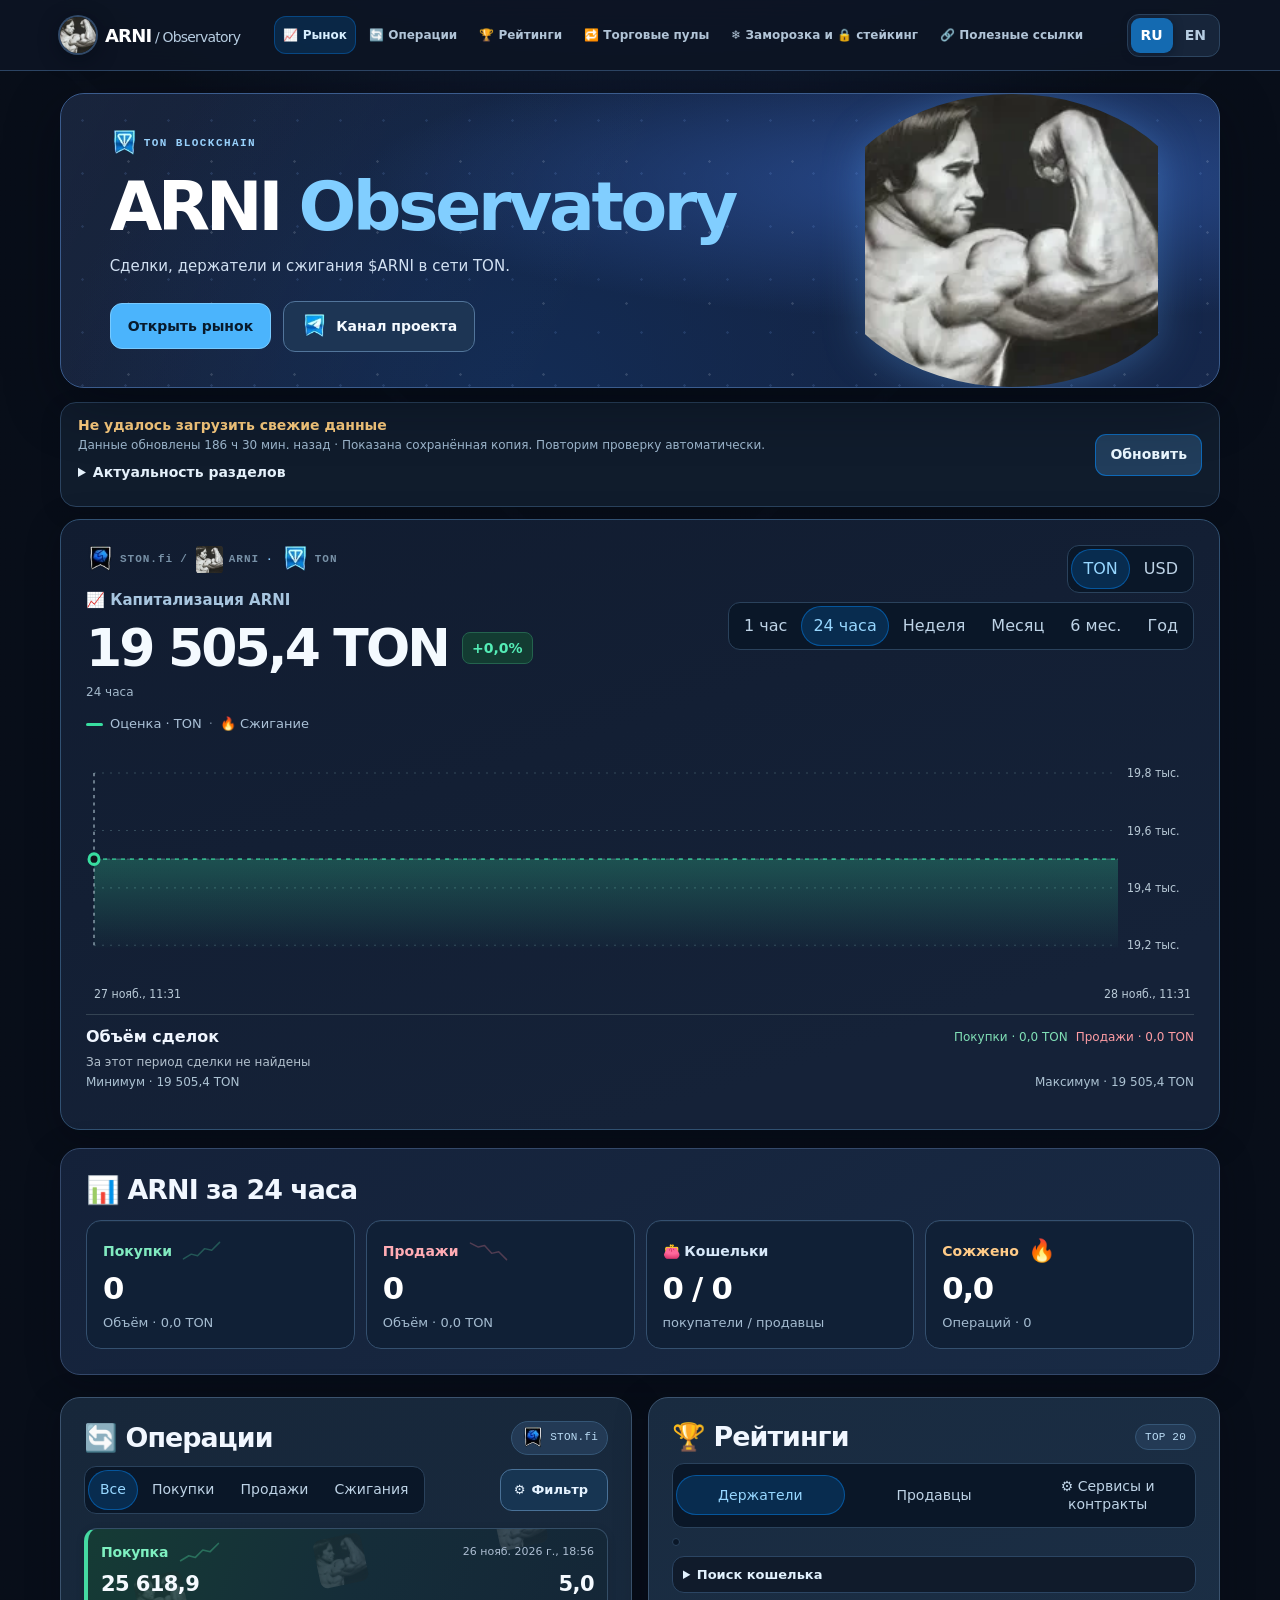
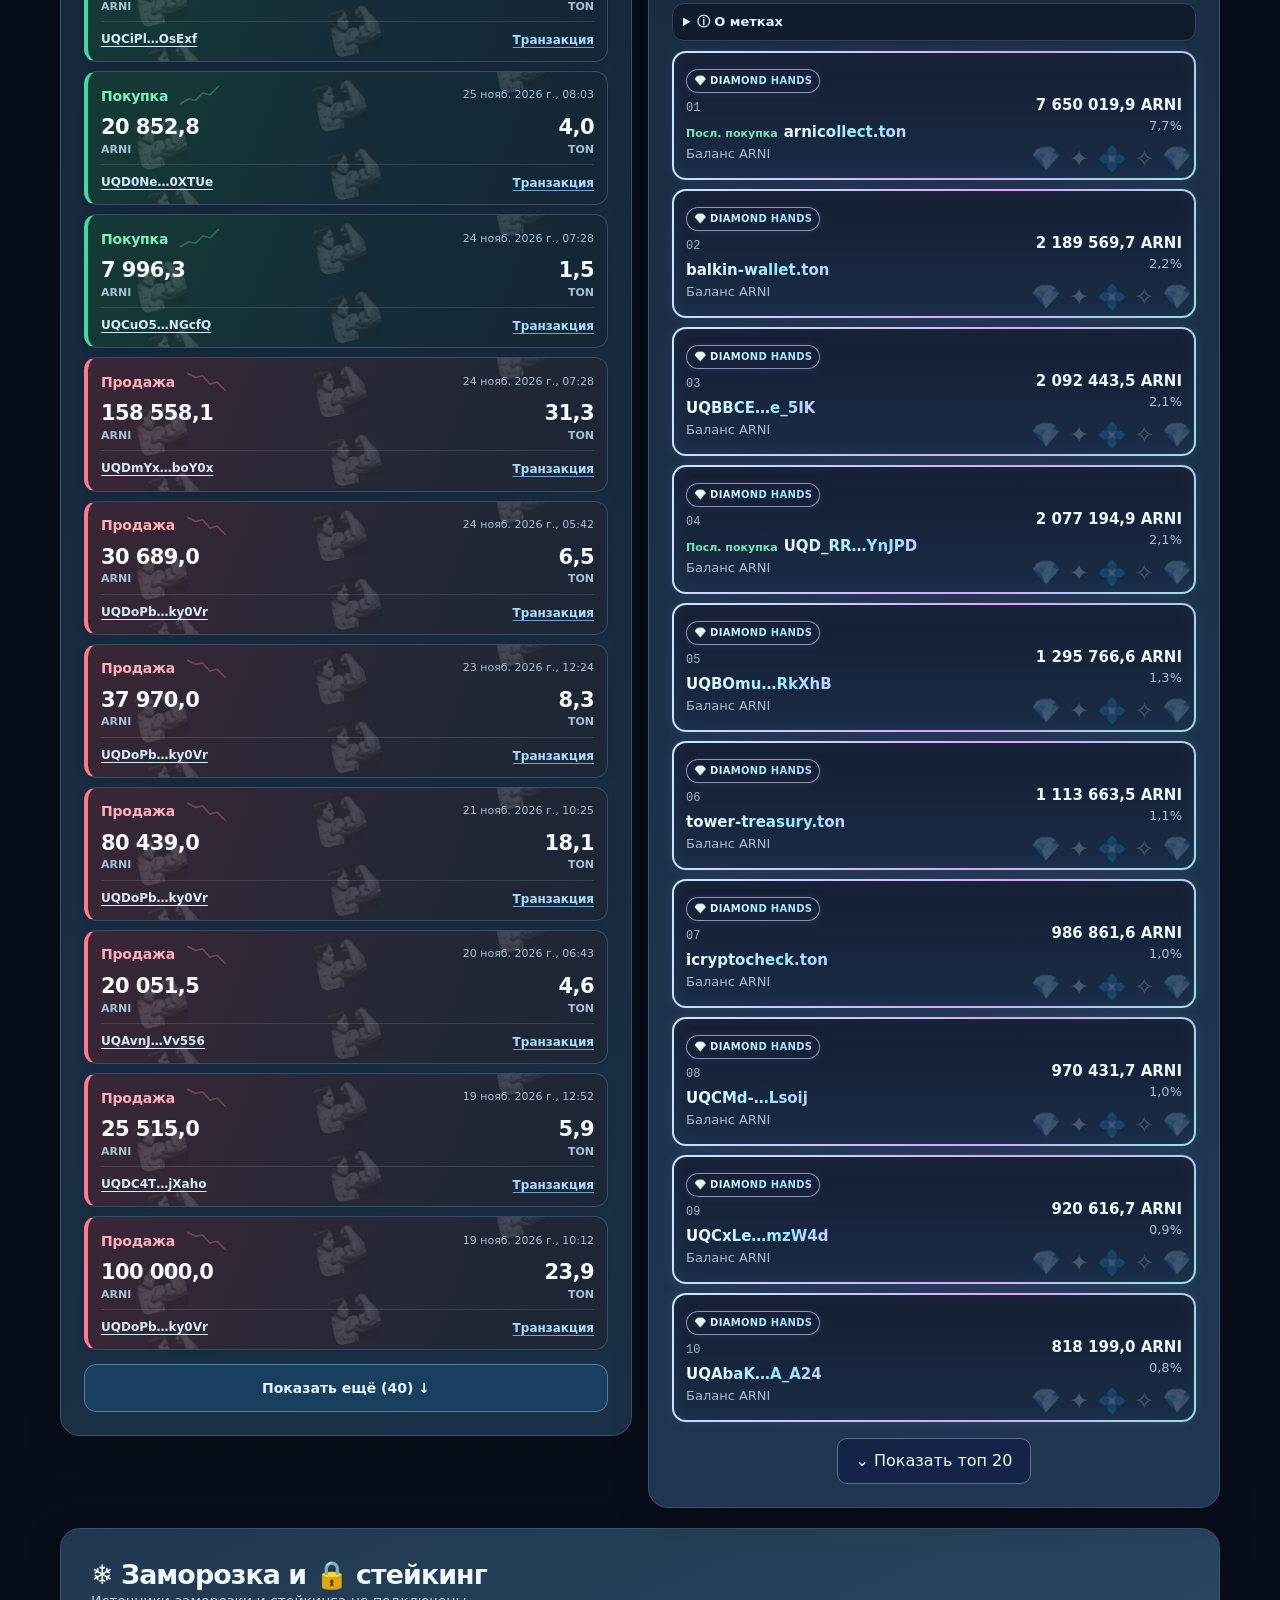
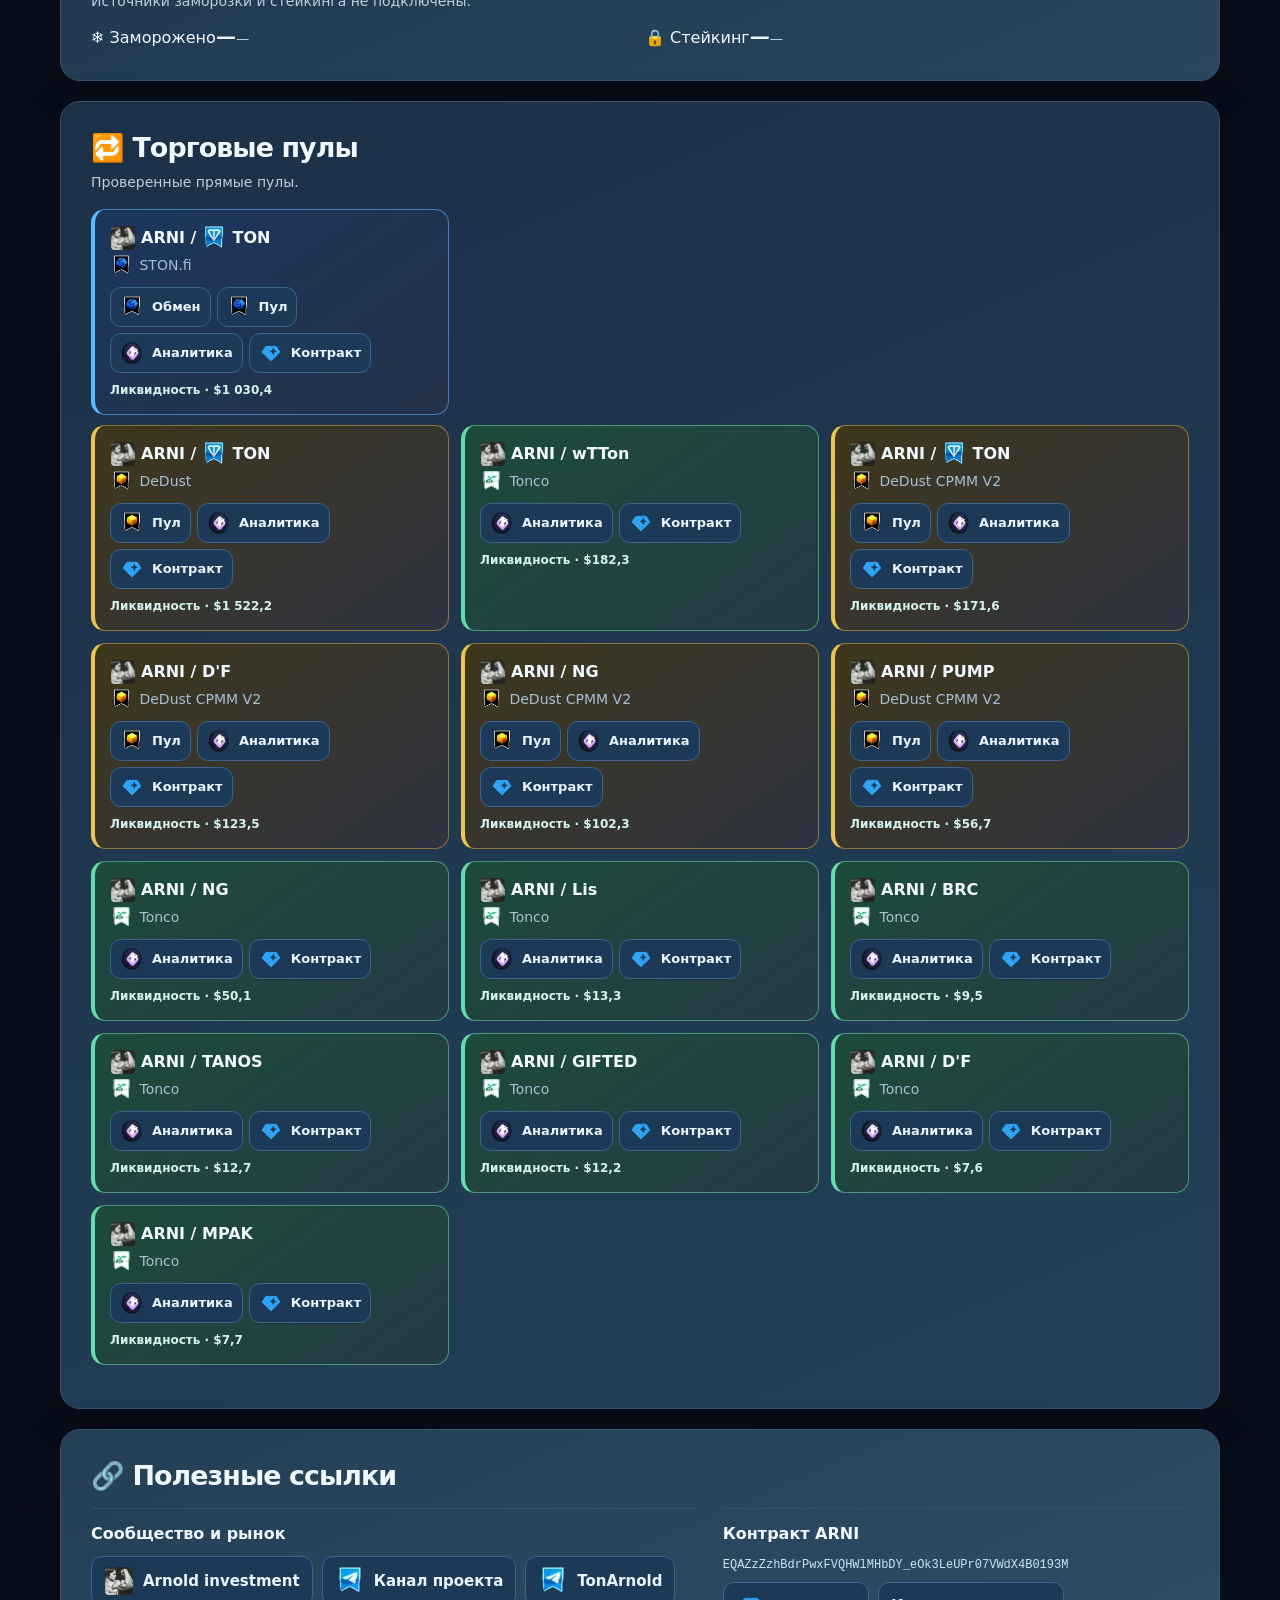
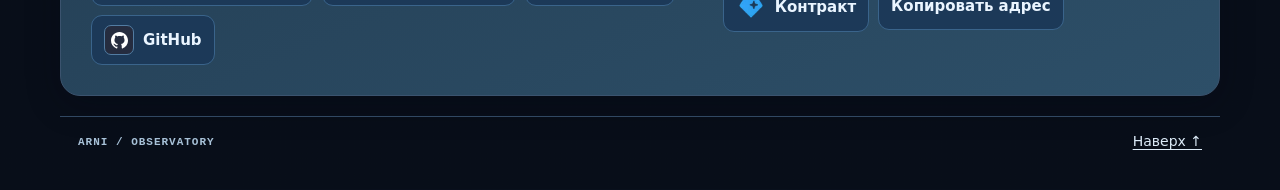
==== commit 0536f77e: "Refresh ARNI snapshot" ====
--- a/index.html
+++ b/index.html
@@ -1145,7 +1145,7 @@
 <section id="links" class="panel resources"><h2 data-t="links"></h2><div class="resourcesGrid"><article><h3 data-t="projectResources"></h3><div class="resourceList"><a href="https://arnold-arni.site/" target="_blank" rel="noopener noreferrer">Arnold investment</a><a href="https://t.me/arnoldton" target="_blank" rel="noopener noreferrer" data-t="projectChannel">Канал проекта</a><a href="https://t.me/TonArnold" target="_blank" rel="noopener noreferrer">TonArnold</a><a href="https://github.com/Freebielife/ARNI">GitHub</a></div></article><article><h3 data-t="contractLabel"></h3><p class="contract" id="contractAddress"></p><div class="resourceList"><a id="contract" data-t="exploreContract"></a><button id="copy"></button></div></article></div></section>
 <footer><span>ARNI / OBSERVATORY</span><a href="#top" data-t="up"></a></footer></main>
 
-<script id="snapshot" type="application/json">{"schema":1,"token":"EQAZzZzhBdrPwxFVQHWlMHbDY_eOk3LeUPr07VWdX4B0193M","updated":1795861004,"errors":[],"refreshStatus":{"holders":{"attemptedAt":1795860898,"ok":true,"lastSuccess":1795860898},"burns":{"attemptedAt":1795860898,"ok":true,"lastSuccess":1795860898},"zeroBurns":{"attemptedAt":1795860898,"ok":true,"lastSuccess":1795860898},"trades":{"attemptedAt":1795860898,"ok":true,"lastSuccess":1795860898},"rates":{"attemptedAt":1795860898,"ok":true,"lastSuccess":1795860898},"pools":{"attemptedAt":1795860898,"ok":null},"identity":{"attemptedAt":1795860898,"ok":true,"lastSuccess":1795860898},"badges":{"attemptedAt":1795860898,"ok":true,"lastSuccess":1795860898},"domains":{"attemptedAt":1795860898,"ok":true,"lastSuccess":1795860898},"fragmentNumbers":{"attemptedAt":1795860898,"ok":true,"lastSuccess":1795860898}},"holders":{"totalSupply":"99941477.75","holderCount":1689,"holders":[{"wallet":"0:0000000000000000000000000000000000000000000000000000000000000000","name":null,"tokenAmount":"28361903.892816154","share":28.378511636342253},{"wallet":"0:92b517da4a59f292919493f8e823e794fcf7a0c5279beb2f52b3a8d727a6c98e","name":"arnicollect.ton","tokenAmount":"7650019.947395623","share":7.654499532748427},{"wallet":"0:2239ffeb6c73b20e8660015416265562b0e40f2a09a6fecf9fdee57c154f31b4","name":null,"tokenAmount":"3996235.729989523","share":3.9985757865077427},{"wallet":"0:a2ca9a0158d2043e56ab069d3851e3f2123e731f46431f1b9136a275590c7714","name":null,"tokenAmount":"2695686.488940029","share":2.6972649891001126},{"wallet":"0:e030bd7ad7e4f835443d7ab44587af93414afee3848d46ae19f2929a39f6ea6b","name":"balkin-wallet.ton","tokenAmount":"2189569.678052942","share":2.1908518138285604},{"wallet":"0:41084398c45f8f6b158de5c33271bbd3dad054e46c9a39bc31f407a2e4b05eff","name":null,"tokenAmount":"2092443.486542553","share":2.0936687486017815},{"wallet":"0:ff451ab5cb10c3d64cf9f9e6fadb0acd3ef0b286a42c4065db2144344ea3189c","name":null,"tokenAmount":"2077194.864840908","share":2.0784111978381348},{"wallet":"0:4e9ae5829c7ab966aa60a5d32b8eaadc63324aca3b161d9ca039d7b4b2b5d191","name":null,"tokenAmount":"1295766.568973098","share":1.2965253247649702},{"wallet":"0:1828512893669723c29c2057a4edc5b2846bc0c5a3e803982efc9486278768a5","name":"tower-treasury.ton","tokenAmount":"1113663.498553141","share":1.1143156211267258},{"wallet":"0:2d7075bcc5a3baceff8d869f9c466be6f0ee699700859811ad9da68f6aacc89a","name":"icryptocheck.ton","tokenAmount":"986861.558275413","share":0.9874394300472639},{"wallet":"0:8c77e5a8673f1b1d87951f29f313fad07122d700d0277b2f6422ca54fe814bb2","name":null,"tokenAmount":"970431.681117509","share":0.9709999321252872},{"wallet":"0:b12de63306e027c9c4c3f58b67dc71d516c66c4b31d3e99cbb28898a616226cd","name":null,"tokenAmount":"920616.694488106","share":0.9211557755739769},{"wallet":"0:1b68a40eb7997bd1299665316c8cc3a1b9241b1cfc22cfdca0803df149aa00fc","name":null,"tokenAmount":"818199.045705874","share":0.818678154582194},{"wallet":"0:3c5661b2fe16041da31bf0d641ded1f1e09c37eb71168e076296fc3916d12fec","name":null,"tokenAmount":"814665.753698026","share":0.8151427936015545},{"wallet":"0:14b54ed393a66d9756eefe09158608038cbcc08f48f12333ec7d35408fea8ee7","name":null,"tokenAmount":"751019.042408971","share":0.7514588130141702},{"wallet":"0:7c3eb6b46bf056323b377dd36b9e109e32c2b2f5af8d2a88e1ccab8e58dabd1b","name":null,"tokenAmount":"675100","share":0.675495315057016},{"wallet":"0:68b07be37abfb9d67cc107393dea532c930fa0f8e7e4b537b653596df26c39ce","name":null,"tokenAmount":"630639","share":0.6310082802432847},{"wallet":"0:5d249843127e2db14ee700950a5fb7b59e9522901fbbac6071532ff4492f4967","name":null,"tokenAmount":"628815.217452111","share":0.629183429751829},{"wallet":"0:2ead65b4adff86dee2510bb438c7519c26d53d9b0a45da04034ea8698fc31d66","name":null,"tokenAmount":"600675","share":0.6010267343680538},{"wallet":"0:f435e186bd1ff16781212899653d2a0f63d71b7e68fe89a78f4af80d7793345d","name":null,"tokenAmount":"588786.171195269","share":0.5891309438790733},{"wallet":"0:787be0988d2766eea6c4dee353abb4cf987f011a419d62f2f623b53ccb97a29f","name":null,"tokenAmount":"556955.806981477","share":0.5572819409121424},{"wallet":"0:6520bf2b8ab2f433008fde786b9bc511342c3ef0f0716715aacc817aa0b0c7dd","name":null,"tokenAmount":"556648.658202414","share":0.5569746122774475},{"wallet":"0:26c118aed8203933886afc8f20d09efebe648464f9ad5960c32a92062ec4630e","name":"wildmango.ton","tokenAmount":"505000.214589679","share":0.5052959251342258},{"wallet":"0:b30fb363bd1984b77baf6547573f9bba9022f38b7ac96a2dd0837995e36fb851","name":null,"tokenAmount":"503364.422936251","share":0.5036591756181542},{"wallet":"0:97b5a91331dc2c66692a091ee440b9d78c1430c53704b7f98032355014ecb1af","name":null,"tokenAmount":"479942.831111429","share":0.4802238689245607},{"wallet":"0:d4c8d8f8916ab68c3f33b4299cbc9c7523a21d1f49a7af7ab3ab4a7f9ee82b8b","name":null,"tokenAmount":"454996.127958541","share":0.45526255785080283},{"wallet":"0:9b54d079ccf3c18a50660a4ca02a4928b45f7378d7f0a8eec1744d4fb8beaece","name":null,"tokenAmount":"447261.264071778","share":0.4475231646970299},{"wallet":"0:b5a21b63c88563139d2a555896c0532b11654bb740174cc7e828bc27e3253bdc","name":null,"tokenAmount":"430784.661037226","share":0.4310369135373586},{"wallet":"0:2b863e59d412f815f0370837c403b7238dc15df8b6a057738cc52b7ee6ec0e73","name":null,"tokenAmount":"416601.698878577","share":0.4168456463298363},{"wallet":"0:3680e4d976363e33ae3d7806edf440ea50427b150488c2cbfb91852c9c1ce62d","name":"bad-student.ton","tokenAmount":"388167.912850646","share":0.38839521046670333},{"wallet":"0:f21e0963e157e09cb8122c2123b8d4b5f3497fb8f5cdc77c1536fbc46783c9bb","name":null,"tokenAmount":"385759.622571558","share":0.3859855099766703},{"wallet":"0:828fc082ae958b7a958aee2b70a78116b1915540eef965e11067c14688fe528d","name":null,"tokenAmount":"379721.659600989","share":0.37994401138519185},{"wallet":"0:bffadd270a738531da7b13ba8fc403826c2586173f9ede9c316fab53bc59ac86","name":null,"tokenAmount":"375440.870810911","share":0.3756607159142301},{"wallet":"0:c29b16ecc89abe38ab93117cbd9d4540795b0aa421618871f8971a6cf5c849b3","name":null,"tokenAmount":"358750.472112842","share":0.35896054389974436},{"wallet":"0:192e21e998a4e3e7d25e34825375d91c9febe265c97676153d91c7f12b1a01bd","name":null,"tokenAmount":"355257.347573105","share":0.3554653739078868},{"wallet":"0:2b0ca4888bce9d4cecd7b5de84a205c70cbecc1fff9f6c0242f2a9e88f61fb45","name":null,"tokenAmount":"353996.278969848","share":0.3542035668667587},{"wallet":"0:fd5d18f90936fe367814f5d5d0518f6168330add8e3492e6f79433005570743c","name":"xxx-edkij-xxx.ton","tokenAmount":"352679.520700131","share":0.35288603754924064},{"wallet":"0:e5ce042addb9ceca1dc065ac3cc828643287aedc04c91134b3835cc5d1bfa62a","name":null,"tokenAmount":"352512.931148496","share":0.3527193504485639},{"wallet":"0:5a4561d6783a3ed6b21434a5f3f54e5373cc0c8eef89904ae501b1b3361ad5f1","name":null,"tokenAmount":"323145.558991445","share":0.3233347817807757},{"wallet":"0:9142e506f842c4d878b7e4224e11023ea934eb6c3c4b651548a27fd4cec29f57","name":null,"tokenAmount":"315643.469123697","share":0.3158282989503795},{"wallet":"0:25ab4de17a8ac1df22a67b30a768c54eedf26e8b3d0f60daa1e6b1b88bc84510","name":"tverloft.ton","tokenAmount":"297314.463799024","share":0.2974885607982958},{"wallet":"0:fa263f9ccb2b2378db105fb2385cfad48b17f1230653587197e0f470d189d18f","name":null,"tokenAmount":"277274.238070697","share":0.27743660021146427},{"wallet":"0:01730f4496d31e1bc37c0c88fd25cd87c2e5d47a30b5c331461eb24770508d84","name":null,"tokenAmount":"245325.342572362","share":0.24546899655219676},{"wallet":"0:aca093ec1b5ecb97a51865c71337abdd162f67de7c1d94a7ce0e68391429dc66","name":null,"tokenAmount":"243025.749065934","share":0.24316805648386963},{"wallet":"0:5946d463765e245eba77c49d8c3ebbd2780540ed7240e99189e383391953b2bd","name":null,"tokenAmount":"241243.910254176","share":0.24138517428933653},{"wallet":"0:5612970cd9ef1e1d6f6f344ae0ab57873d20a1ce12a61f8a8c4d2df5a5dd6196","name":null,"tokenAmount":"235236.718678665","share":0.23537446511157376},{"wallet":"0:6d30a2afc41cf271bced4116a7b020b34c5703cb806d13a1a9e119526ab269a5","name":null,"tokenAmount":"233719.308767704","share":0.2338561666581961},{"wallet":"0:560f4d4fb1a38d513e0dceabbb9982ff2bf259d78b50d2e0166bc7ec6656b0af","name":null,"tokenAmount":"231402.434406896","share":0.23153793561642227},{"wallet":"0:1b3a38a203fa6d7664ba06a5c73b22a74f6f36a410f87666e0e2567573caa2b7","name":null,"tokenAmount":"228871.687661726","share":0.22900570695406391},{"wallet":"0:d8cd999fb2b1b384e6ca254c3883375e23111a8b78c015b886286c31bf11e29d","name":null,"tokenAmount":"215434","share":0.21556015065026393},{"wallet":"0:09b34213a2f7658b981fbf8bc57b9f639d0e54027b66c96889ac40a9ec42bc18","name":null,"tokenAmount":"207248.068934306","share":0.2073694261883235},{"wallet":"0:2abacf562bd2430c36649f5797601ebb4f43da5da6913de95d4d613725830c44","name":null,"tokenAmount":"200856.213413716","share":0.2009738278196672},{"wallet":"0:5d477e6aed6786c7c45f53362be81387e3972a61e271c2f74ef156ea831dd1cd","name":null,"tokenAmount":"183972.092","share":0.18407981965225645},{"wallet":"0:db5a52e5625dbae6649a5bbb48e12fd3595bd92ceae27be667398b15717956f8","name":null,"tokenAmount":"178001.530005569","share":0.17810576150458113},{"wallet":"0:0ac1d9f8ff2934c2fde209b7c48c162e83e6696129604835bb248e5853f83a1c","name":null,"tokenAmount":"170723.983600887","share":0.1708239536220856},{"wallet":"0:251fcb62765b36fba96702ad140de93adf6279b3f26d717a4cf76e56bae1079e","name":null,"tokenAmount":"170058.600024","share":0.17015818041974068},{"wallet":"0:b3f5d506bf357992e6c7ba13524e1623d15548c0124719434d2e3e062eb40661","name":null,"tokenAmount":"165177.70615962","share":0.16527442847383753},{"wallet":"0:1d06760fd238e81a416517e50cd2d0e5f5c970cb168d642da1d31275754d417b","name":null,"tokenAmount":"163913.194299048","share":0.1640091761591428},{"wallet":"0:e4f35320c3745b39b649b5631391907fbc1e50846f9babcd96c67df0f0a98bf3","name":null,"tokenAmount":"161655.336874268","share":0.16174999661166006},{"wallet":"0:cd6a20e457317b852bd32506e03a423f9ed6d6d919f44f64bc3d7726f1db05dd","name":null,"tokenAmount":"148431","share":0.14851791602611158},{"wallet":"0:8a31b92c9a18a8c73403ff194ef2f8bb3bdd1feef2046da3366afcaab2a591f4","name":null,"tokenAmount":"144359.317855597","share":0.1444438496463967},{"wallet":"0:a26ae816046a88bc2d0675d0f4b4f151aa4aec60eca87f891902eb51e0e55241","name":null,"tokenAmount":"142671","share":0.14275454317064068},{"wallet":"0:132baefab80ce3cbc00a5ed16b822f1b00f23fbd9afa1ea427f6623c8ffccae7","name":null,"tokenAmount":"140937.309787285","share":0.14101983776929394},{"wallet":"0:2d60781f731547f68e38d1dd00d655c92cb267128c02815b547a93c9da4bf8f7","name":null,"tokenAmount":"137804","share":0.1378846932248808},{"wallet":"0:1dd2b5bb7b591db82b68ee9ef669497a6d4c1e94699688a5ceb37d725d8be2c0","name":null,"tokenAmount":"131827.416022234","share":0.1319046095676067},{"wallet":"0:a6088f950e76957635946f57083d8131efd0691b169ec94071da125267d045db","name":null,"tokenAmount":"129221.488980245","share":0.12929715658546484},{"wallet":"0:f6390337c899be6e98815e1ccdb97e6bffb1af94e6c0c5efc66ead430cc5880e","name":null,"tokenAmount":"127496.234338449","share":0.12757089169461375},{"wallet":"0:60a5bd7c3503cb772ff087a70c452841c48204de0e4dad49495dc96ea15ae9e8","name":null,"tokenAmount":"126578.111002846","share":0.12665223073794904},{"wallet":"0:b0b81319b92aa6b9a667bf3433d22d65fa532d8de83ddf4340a8005a28daa851","name":null,"tokenAmount":"124980.231731177","share":0.12505341580380724},{"wallet":"0:3f3da1e86bc10e732962ebfd638c1da6fbabd153b73fced0e7db2513cdb3ae64","name":null,"tokenAmount":"123640","share":0.1237123992795874},{"wallet":"0:aedafe2810e4360191b6f2cfd2c56740b3e1f83747e09f41553ae2eeb65d9d9e","name":null,"tokenAmount":"123422.719369221","share":0.12349499141683544},{"wallet":"0:eff96257227cde6ce52fd5476257c807cc86f275f03ef46295553c045f7ff5eb","name":null,"tokenAmount":"123246","share":0.12331816856690414},{"wallet":"0:6ba4ae0158ad7f0a7b9ad7dcd330d750dde218dfb2ce57681e5a37ea37872b0b","name":null,"tokenAmount":"123220","share":0.12329215334220932},{"wallet":"0:bffd4a637205294f33345ab8577a1f9ec037232dccc76c7584b7798d10acab53","name":null,"tokenAmount":"122708","share":0.12277985353283412},{"wallet":"0:f942eef7d495adfad368afa00accfa8c4beb9bd130ecd60e89d051e2bf33095c","name":null,"tokenAmount":"122269","share":0.1223405964697175},{"wallet":"0:16230ccb216a4ecffc9b23da3b68ed4a0091d2b43674ccf6fec7fd7250bc63d6","name":null,"tokenAmount":"118327.376751543","share":0.11839666514391019},{"wallet":"0:0143f0df29812d94903c3dcd3928d7a601edb1ce48520857d6eff1f53f81f92f","name":null,"tokenAmount":"116338.53564442","share":0.11640665944067452},{"wallet":"0:97e0ebcff9bf94db10b739875ca64d52ac1094c92afe4635ee0f239974f2f567","name":null,"tokenAmount":"116057.697817529","share":0.1161256571649292},{"wallet":"0:0340d3fa1ddd5fce3d43d96d24128f7171ba182c38b5cafb82c7ce0712a14e03","name":null,"tokenAmount":"115896.193875405","share":0.11596405865171931},{"wallet":"0:0b474ada8c64e1e34f7a3901d6eb59d173d00807c75aa84df9864f9a8910f95b","name":null,"tokenAmount":"115828.718310871","share":0.11589654357584381},{"wallet":"0:093794106bdf89e3a3af1209280a80cf4db61b771bb4dfb6902e565be1dd19f7","name":null,"tokenAmount":"113762.333712319","share":0.11382894897441018},{"wallet":"0:d6f8848ab1e31733636f2e13602d2eb6d09d51f939af0f2b47db6221aa44eb9b","name":null,"tokenAmount":"111843.535465477","share":0.11190902714611602},{"wallet":"0:a3f7a8af651060a9b432ef8bf54499d92afe6ad5aae5593bd3f59f96eee00361","name":null,"tokenAmount":"109604","share":0.1096681802866378},{"wallet":"0:263c565fa657d0b854e5987124eebb2cdd56bcc93839bd011a1b5de2d87df52c","name":null,"tokenAmount":"108763.70990591","share":0.10882739814792262},{"wallet":"0:25f15a0aeee7b983e639c2fff4567379542989d82b5da3a47f63b9604fc1511c","name":null,"tokenAmount":"105581.140807246","share":0.10564296544759265},{"wallet":"0:620c7df0a22abbff822fdcd3af0a2ed41cbf9d18b925c8d60f5392419ab04a68","name":null,"tokenAmount":"105494.438824255","share":0.10555621269493887},{"wallet":"0:ba84418a0777a0c26d96a31707fff2dad3dafa8e541755b3d67e1f3bd62a27bb","name":null,"tokenAmount":"104697.143084292","share":0.10475845008634765},{"wallet":"0:5ee7518b03f2612768d8f78ad862d47b79982e74fc89dc44d3e111639b54cbcc","name":null,"tokenAmount":"102298.236003516","share":0.1023581382891009},{"wallet":"0:86f1c68bcb39e8075d92dd73148fcaea243219d81354e9a8a10665cb8978a343","name":null,"tokenAmount":"101175.836381357","share":0.10123508142879846},{"wallet":"0:e83db085236b402c294adc56e4d31bad0532a1cc1edabbbd381d9a314f2724cb","name":null,"tokenAmount":"100000","share":0.1000585565185922},{"wallet":"0:1950593974dac9cde81b13d455661995fcf7a633ca24a591f91e60798d173ad7","name":null,"tokenAmount":"100000","share":0.1000585565185922},{"wallet":"0:d6095e3b94eb8be0c919667fb74aec8aba21b419efa28a2621b4aeeb28961910","name":null,"tokenAmount":"97442.940388179","share":0.09749999958168419},{"wallet":"0:18f77e16bca741be91c1873813ed7ce9454edf5a32730430d0364831d61577bb","name":null,"tokenAmount":"93712","share":0.09376687448470312},{"wallet":"0:e328f3366a507b7ca05b8b0df62f7b33d81788eb29d0b9c165156038f2f36759","name":null,"tokenAmount":"92123.685703028","share":0.09217763012617451},{"wallet":"0:fed389933a65c16e25d6353dde0d8a5b19481c2fa96f74c1477fbf217f6bc952","name":null,"tokenAmount":"88844.684503456","share":0.08889670885765545},{"wallet":"0:fc89e74a203d864210762625f031f218c8e97d4436a913bae05834df3abb0e4f","name":null,"tokenAmount":"87531.408605363","share":0.08758266395091702},{"wallet":"0:4d0d4944bdfceb158417134663670805f1e23a8042aa8aeff8152c493e685424","name":null,"tokenAmount":"85959.381892102","share":0.08600971671354139},{"wallet":"0:23c8c33d418ef6d11b74129fed5102651965acfecb8cab25102b1c62131f8669","name":null,"tokenAmount":"84729.616414043","share":0.0847792311276316},{"wallet":"0:fee9ca9be86161adb162af6d0d2afd3f9168342f03b3a2952f8b0702591c1dbd","name":null,"tokenAmount":"83185.853114046","share":0.0832345638535908},{"wallet":"0:ffed272f087c262ce146645dfa023e7b842049867e0e82e7ea8b3eac6821bbec","name":null,"tokenAmount":"81333.287534017","share":0.0813809134756535}],"asOf":1795860898},"engineVersion":"1.3.0","methodology":{"valuation":"last observed swap in primary_pool times CURRENT total supply; not circulating market cap","primary_pool":"EQCgLnpHs2Cer8zoRPII_sb5W6t1LaXExPnBXJDg8-GXuHVM","sellers":"sum of successful supported native TON swap sales; service roles excluded","holders":"balances excluding known services and identified contracts; unclassified accounts may remain until verified","burns":"accepted burn notifications and zero-address transfers shown as distinct evidence","usd":"historical TON/USD rate from CoinGecko","history":"incremental confirmed swaps; missing intervals remain partial"},"serviceRegistry":{"asOf":1795829917,"source":"https://github.com/tonkeeper/ton-assets/blob/main/accounts.json","sha256":"4286bd47e11399901a7d713c9e98a5dba17300d76fe272f4f5d46110a84f4e2e","entries":{"0:ad8afecfacc248996885d8be6824280f9f3a7e54c2f6080b7971b9f556c280c4":"Crypto Bot","0:dddcd3cdad60af4c0d69389f567ad51d0c263fa4968d655ab424c69aadaf9322":"Wallet Bot 1","0:436a76c2794a88e3fbfec6b9c0374fc8db046f10868b835420d9937973a665d4":"Wallet Bot 2","0:6e814e6450e8c578067bb656298fb4d01397dd15018d7f34dc369eaba4c2111c":"Wallet Bot 3","0:5f00decb7da51881764dc3959cec60609045f6ca1b89e646bde49d492705d77f":"OKX 1","0:f15db2c62cd86aff0860d39c491fc73a31395fafeb5945e644498562260c782e":"OKX 2","0:e7e86da08742ed933434ffeb8f08a63c7e100ee842e25f599a9cbf0891574a6c":"OKX 3","0:0338def34b84c6ee9134a04ab1601450be446340a37ae259de57cb37bdb590cd":"OKX 4","0:a30a49ec725e9f57244b66af4c2da7ab76004b4fce80d3a34b1cd0c37762abce":"OKX 5","0:24da1e7b8da901e5b3dd0f98c397feb6e5a5ea483195a8b6bd0682cf2c5327ae":"OKX 6","0:7f2e84c723d8b6b6b1aacf810c8c26ab23c22022b464b87104b2d3065b0ea70b":"OKX 7","0:854ec4521efd52ad43bcf1988e4c44ebdf9a26ad18fa51abfdb685fc3b348a5c":"OKX 8","0:f9bdc0de461c1a2e002fada9550bbb095c8f9f73668d70c517a9cc7e050f8e5a":"OKX 9","0:9b9b739de2527ae72d21083f5198d710c7288453b4733e57ecadb2e189ac829c":"OKX 10","0:b31535e934db05bbc220267467903c8108bdabcbc2a06588838b726ddf589ef0":"FTX","0:57eb74407604a19f7e04005315ef70aeb7b675e6551977586756f6baf12125ee":"MEXC 1","0:1c7bd690f4f93de8b93db5790129dab65926c6e1fc9b57380089db5529516630":"MEXC 2","0:d887d0e2d1c4fc4126e71c970d33ab1896940000eae703bb1ab6cecc830777e3":"MEXC 3","0:7994848c1fcbcbc57a6a5a987b66eb424b8b54e10759b6b514a66b600c2b0eef":"EXMO","0:8d195793baad9a08c46dc353aebe999341dabd07721b9725f19e18abc3d10d92":"EXMO Cold Storage 1","0:26ab8ae763a3a7c3067d882b7b01cd5d37254cb8768f57b6a47c00028effc7b8":"EXMO Cold Storage 2","0:0130c77346e9ed82df677d107ad6a775c11f9c18f6a05c0dd17906b355850dad":"EXMO Deposit","0:342a359e38357c083968129fddddf049ef5c47315bfbef27505a356bf9f02d65":"CoinEx","0:555f3053e257130374bb831ae0e219e5e5f9ec0ca8f8a0d133369d3d690c64c2":"Huobi Deposit","0:85af78e8d035e920117cda654615cdf371d464480b629e110d3c5310d85ab362":"Huobi","0:80d4123841167ca989ac912443cc99a4b9c1a87584536427ff6fd85c92395ae9":"Kucoin 1","0:b37e57033db21d10b950e6143b658c10c3bf425bd193025960aef7f22dbcf4fc":"Kucoin 2","0:07ce60b7e5f255a88c3707f3fbc79e2cf924ed6b4b7d09c6324f0ba2338a48fa":"Kucoin 3","0:a14b1f452385b2bb984ad2c4441e1d23cae071fdfc096dfba53ebba3b6ff1d10":"lbank.info","0:75726a716f747e60b0371cb0d5d35471e8e1e931003fecc3a0961a8bd82c09c7":"xRocket Bot Cold Storage (Old)","0:c1dc654b598ab84cda4f12372efed8907cedf0901865a58649087373e01b1c24":"xRocket Bot (Old)","0:45614fee399c43d77bb597558791831bc0ee31754cbb2b5b1fbf5a3488ed9940":"xRocket Bot Cold Storage","0:011a8f0a0b36b779af033473274966666d1cd6fb4e77df679375fbd6f970d012":"xRocket Bot","0:c3f1da8ecda8f8cd42bace224ea3f1b6971eaa7f54c492d4d190527b4f573f7c":"Bybit 1","0:4a1f3ebcc66bdcefa90245bdf541a50ada1c688a487534b1587abffd93038834":"Bybit 2","0:cd525c15904d7b4027eae08b318624260f371ce8c9f4fcca0cdb7b583854107c":"Bybit 3","0:ae62a192da96e266161a702cc9f6de91c0c3441f17ceba51bc442dfb2031a30a":"Bybit 4","0:e3ce05c4da977132c24a3b102da8b5fbf2ea9173337b49de346e4a4b057f7579":"Bybit 5","0:e33ef85d174eb457c072d1ee10215b69ab9b64192f7421302ab1c8e26b7ad4bd":"Bybit 6","0:7f97f36dda3f7dedc9e12f8c09c4f89e7fbc17527ab3f67de4c3b155297a56e4":"Bybit 7","0:7d133d4e425c8e00de015513a44e66e6d163b21e71720aec7579965e5de28c55":"Bybit 8","0:f2dc1860686cd658987e2bed8216532d8c004460dadea907cc7d4ad7236c496b":"Bybit 9","0:4a1c20bc9a6f9294f75f1c87a7f383a8b73a483a2e6dcb3630ddbe78b3ccad00":"Bybit 10","0:008bb088e81e38d583826901093567027cc1575ec744ac354fa4eeec302d166d":"bit.com","0:1882478daef1b7ed200cbbdc201bd4ed0b24c2e5f1a4c7c15aeb7e3b1a759193":"Coinone Deposit","0:a4d2072b1edc1355fc7fbee0095beec7889a2d3cfaa9edcf2ce9e128631abbd6":"Coinone Withdrawal","0:f3f4ed0913ab555d023745058f1a6c55a49d4876593cb9bdab1f780a99b185bc":"Paribu","0:f9873509de5a2f97f7b2805f5f7aafab447f43c91e751cc8efabc6d2ea09d78a":"BingX","0:b496b8f73b469ff06a2d89e62c4d70a103fc228c821537b49dff092060bc281f":"Gate.io","0:60ff0b28e2b3839bef250a81be9f2e78a6265b980ec5d24df4e44bbff2c3fb25":"TIDEX","0:23eef28b6da5a368d6c0b8028fd5ed47c26758676bc9db1b5653caaadc969f91":"CWallet","0:00ffafa9fb3d4f837824436d19953c792be6632af73a9b82c4dc69ca07195087":"Matrixport","0:b58c73481f25a280f9705ab3424be850614d823256263ecfa049fa9fb917720d":"QMall","0:00b402b789e5626e1c61b50c5dbe2024426e92f16c0c2fb735396df96046b5fa":"BIT","0:2c54797319837b4c6d014fc991c1a8d4294dfd4d6cec4937e370f1f27db0423f":"Bitforex","0:6a5a76a1538cf9596590ec3708470649c342624bf92e63a6a7a15254ededa904":"Bitfinex","0:59b065c5d66261a5317660e96eee476aa6a11b749bdcbe8c0d1f3dbf24200d1c":"OMPFinex","0:3cd5ad54b190a71caab984b0f210e3742c7f2147b7e9073377d7c6b470017362":"Bitrue","0:6c53cd87cc0d33486db42c1c7fc03dfaeb2f7b815afc368ab1aee567edda3f72":"Coinspot","0:9a582c23266b8ea47eb71118a3c040d42b230b2266fecffe2d3cd390c0922c35":"BigOne","0:dd528505af15c6e5206bdd8f6c9a3b541f80ca98ae8a5066ab3ff8de1ff5e678":"Farhad Exchange","0:2b6f3cda567c385f0645486f3c665a451f56b2969d1be57d86eb77c6077a81d1":"BitTime","0:cdf7f0d7c09036f064272e3c429ed570be49ef29eb3a735b64bbc17915073732":"Bitget","0:e9c0a24ffaa6aa4f228890e71ae9550bfc53a6c57e643bc31c240e18727ac1ce":"Bitget2","0:336502faf83ef5b532d315ba71450b661c90e83fce64d8bc1fd2bf642f3555d9":"Bitget3","0:b308c7f9b4f596f6250175885972549871b05c70ed3619fd5a939401eea972e4":"Bitget4","0:e2d1df206b372db1f3b890e60d185b67aa0c9f1b6b6ff60a05091c8c01b40ac4":"Bitget5","0:7a0dc94da9f48b968dfb87be38d4fab7286288db7a04d3081feee177376d9089":"Bitget6","0:8785ef5ebb0fd24c6911d10f43c00961e9748fa54297a1ac517e3c5fe76bb0be":"Bitget7","0:213b6804c2082135a4a803da8e3b30cfed51aee9af2ad2100334b7f4711d3bcc":"Bitget8","0:573dfe99490a041703e977e4724135c5b8bea0bea67839612247451ca9d5c4cb":"Bitget9","0:de2519a527de7e1d4c1028bdb74e022b28a6e370e4fec3fc27d8d971308f99bb":"Bitget10","0:06476e580e250d0abec5c365a711833483c581d57b908be37d56bdb0e338c312":"Bitget11","0:c9959a997e1d4e4383d8db37b86d2101ce78dcf1f1b3904d9888fe572ef0efd4":"Bitget12","0:c07e51e5b694937758f45f4003071c84f4c4a68bdb168a22c3d6c8b89cd6186f":"Bitget13","0:1797a5c4c50a2b312ce9927ff6f12efd3b0b58ff311445118c2d2e64312b5d79":"Bitget14","0:6083005b354ab1c4785aa8ce8293ee5c9c182e9248f27e9c9074f35c16342083":"Bitget15","0:f99b14600ae44d2f12b178e8c6eabd78892ae82c5e45b6898f9deb7eb203f9c4":"Binance","0:8e91b50381c36dd42accdb51f5cb5d96848568b4924f8079b1a5ae7e10f43eda":"Binance Hot Wallet","0:ca1d9edeef40b3a9dbd9082f3767859547c3ce0bf641d09d58e33a3cf06fb309":"Binance Hot Wallet","0:a2faca7adfebd5c5970108d1f79065cef32b0c143fb13489066b684cdd7ee95c":"BitMart","0:5d5a830e48214791f4ab5352900c624d3bff3c5efd630196b180158eb789990f":"Nobitex","0:cad898b200a0934ee416c2039bbf3f5d7f1a323172875b3c19d378a6f540f7b1":"Nobitex","0:4532d5bcdfb05d3275cbf255bc91c3635cd48d63b719441581c5542a4750fdf5":"Nobitex","0:a32d52ced80a23fe4fe90ba94593ef686de03f9fbdaa069e642826a95234b982":"Nobitex","0:fac8ffcb6f89572a1232d59e91c65909ae408663fd2ceaecd35f35b5e9d670f4":"Bitpin1","0:c14ce5d772539be26fde315a505a1e0514104e76eef776f0b845e57df0557ddb":"Bitpin2","0:dd36441bf4aa8a6a6ecfd763efde1eb82dd86bdcfb1456b45ff4b73f87657184":"Bitpin3","0:402f5d4f4f8bea7b0bd511b9d3771834c1a22bbbbc8a326035eb07aa24f5c9f9":"Crypto.com","0:ca6e8f2a3dfc875b8673d8677f3818c4b8c02d1aa481a86a0c61bd09f8269f1d":"Foxbit","0:60def37fb0e6f41b18a73c2496d96b25442344864ca0ed97189a6f37e2439c56":"Richamster","0:97ad93444915089e812238ff10abe9066d0b03ea3dba2a8630fb9c9f88aa455c":"Wallet in Telegram","0:1f5806c73d03bbc96eb7eebf16067f1f2e8e270cfa16d57001aa9eaf7456f008":"Wallet in Telegram","0:1b44ec553616b0e4551037038834bdf0bdaa1f0440e10f3331d9841585612a68":"Wallet in Telegram","0:cf06c94efdae26faaa1d85092fc4daee78eba09e69c36dac051c1d8ffde35f40":"Wallet in Telegram","0:91887059ba56a03790b0696d7a402ac0691dff62fcd398e813f97d3b2736fa58":"Wallet in Telegram","0:6db0f022632b6269f0d4dbf8ea60a8448bbc2bcfc6812e31af8cc6405c268af7":"Wallet in Telegram","0:dd6ff02c59634745529b99a8d5beeea9f6c38a9188e6a7e96a424e3820c8ac0a":"Wallet in Telegram","0:023895aef955024920a291c6f3715e291df1b3dd254eafa8b09e21a2d58d5897":"Wallet in Telegram","0:f5066318091a8cfb530ec732104ce38f7783d92a6679ffcc0ce0960b0e94c7d0":"Wallet in Telegram","0:0c5684355f5410a923fb7dd59314905dc7ff157b28c9130671c7a4f17007e898":"Wallet in Telegram","0:23fe558cdf44249381aef36472e64a5072a24ba97fb61b2f5791da6013aec92d":"Wallet in Telegram","0:b7be71ac1b40e436db36721d9c20e82d44e78fc1e86a8ad15e00b1cc16831dcf":"Wallet in Telegram","0:55b7223f04dd1f2e1b3f28e4ad628fe6cab60004f280fb0a58cd27fc590b2eac":"Wallet in Telegram","0:659dbf460831a72795c4a9a9872fb4a3e7fd302783068dae53e8f2a5c150084a":"Flipster Deposit","0:d0a6eb95408e95ce97b0ca597fc523ff4809523635e8f519e00fdcbdf42f0c54":"Flipster Withdrawal","0:ec85cfc7fd1009362e421b5a0141f510d6540107ab73e7829fda1ef9e97a75e3":"CryptoBot","0:817438e5b0e6eb113ab74d73fc95f7ec19247dbe6ee27a42c3d0164d614c3ca1":"Ourbit","0:66a1e72196d64d6faf48fa4b2ea861f67b0484d2d14a59caf701d8c286ce44e5":"OKX 11","0:419712bc541c4489d6f1c38a105722d293b8847fd54f2717ad69142911b8be5c":"Bitfinex 2","0:6c25b5f2fe5ef1a6a1978f611f61a50883fd50a0822b19176445fca931823263":"OKX 12","0:14de4b02647941779108b7b99be85596260ccde813351000055d744dd8aba04c":"CoinEx"}},"identity":{"byWallet":{"0:0000000000000000000000000000000000000000000000000000000000000000":{"checked":1795829917,"domain":"craon-wallet.ton","linkedDigits":[],"role":"Zero address","activated":null,"serviceCategory":"burn_address","roleSource":"https://tonapi.io/v2/accounts/0:0000000000000000000000000000000000000000000000000000000000000000"},"0:92b517da4a59f292919493f8e823e794fcf7a0c5279beb2f52b3a8d727a6c98e":{"checked":1795813262,"domain":"arnicollect.ton","linkedDigits":[],"role":null,"activated":1733839449},"0:2239ffeb6c73b20e8660015416265562b0e40f2a09a6fecf9fdee57c154f31b4":{"checked":1795813262,"domain":null,"linkedDigits":[],"role":"DeDust Vault","activated":null,"serviceCategory":"vault","roleSource":"https://tonapi.io/v2/accounts/0:2239ffeb6c73b20e8660015416265562b0e40f2a09a6fecf9fdee57c154f31b4"},"0:a2ca9a0158d2043e56ab069d3851e3f2123e731f46431f1b9136a275590c7714":{"checked":1795813262,"domain":null,"linkedDigits":[],"role":"STON.fi Router V2","activated":null,"serviceCategory":"router","roleSource":"https://tonapi.io/v2/accounts/0:a2ca9a0158d2043e56ab069d3851e3f2123e731f46431f1b9136a275590c7714"},"0:e030bd7ad7e4f835443d7ab44587af93414afee3848d46ae19f2929a39f6ea6b":{"checked":1795829917,"domain":"balkin-wallet.ton","linkedDigits":[],"role":null,"activated":1709235664},"0:ae3b99aa29802584ee8d40cfeff66a4e0c2bdf6b5a4ce46c2bfb90eda0d8cd19":{},"0:e6631d4573c2ab580085ceb6a97e904284337d8516ff5fe1a6661f0b0ea65ba1":{},"0:e83db085236b402c294adc56e4d31bad0532a1cc1edabbbd381d9a314f2724cb":{},"0:2f9c9288a138801b1a155616f78b8b14635667a02b96f5e272709120d28d15bf":{},"0:c2e1334d93b7fdac07fb2e8f0b7ffe98c4e1223d7beead8255db8ad05b3ea35d":{},"0:9220c6bb01f15dbb8840e81377ce3607d525733c28f0eb678bbdf0fbcf989d82":{},"0:67f036d0d26dcfaca71eeececb9e30b2463cd75523d789acb3b6795ce1f6be62":{},"0:a0796e87a47b11ffcc5f5e9af1a975c30025735174655c29bb0396d6ad1b5d9a":{},"0:6691ee83eb2972c5047e94395ed29760838b30422387c1d2f0c138412a3d487a":{},"0:511208ea42bddb61ccf6b4d6142f81b950a6651264e216e88e112bf4587df2d3":{},"0:570c6f9fb4f804b3dfa774b93c06f2aaca59237284e9e5203a6d43d8cf7f314c":{},"0:a0dadb2fec60e163c1ecbaca79a3fca592651e4e69d42d55b5d43d5f5b9bef41":{},"0:1d224642f90bcc6a811e6fb354835a03891c860a169236f910bc8fb1bce1af50":{},"0:f435e186bd1ff16781212899653d2a0f63d71b7e68fe89a78f4af80d7793345d":{"checked":1795829917,"domain":null,"linkedDigits":[],"role":null,"activated":1710450798},"0:9403ba66dcafd3a5673378b96b867c3cfd4699df3220199e81765a47cc8ce912":{},"0:fccfdaaeb90c7bb38c01c11df67d48492fe0888548936d50290753c0084c1815":{},"0:44856a2e3f75088afe1a05940204b198c9f1e0e9b67a6ceb5399dc672d817baf":{},"0:488df11d05d70bbe032667606202e749e617de41ebd1100391483072266fec27":{},"0:a8d864f6e51b60ca88584b1ac77b921dc35ce387d6e1a3ff8cf01bbee689a758":{},"0:c0d88ee70632e0cc0db2bfca992ff377a94f8872ded24e04af6b0b14ec8b56d8":{},"0:30b7537183d00d1479d1b5a35726619f830a52cf246d08570dab42c46c49e29a":{},"0:611248848b16fe3a674e2e7810335166d1d730f7ad395c47b475cd22e019f1b8":{},"0:5612970cd9ef1e1d6f6f344ae0ab57873d20a1ce12a61f8a8c4d2df5a5dd6196":{},"0:df8dbb472cbd6c15e8a445a3f8e662933ab3d04d8c9f0c1962ef724ef28fe54c":{},"0:799ab6021312e75368a26afabbff73d11a26dce41404c9e09a3207332faabc49":{},"0:16194beda51f6e1747b2ddf2389d06cddc410fe9928f1b23b75b83741005ee24":{},"0:3a9ac376f9e8b8118336dfd0e60316f1a340d74d6c9795440931e7350cb1601f":{},"0:da7197d4f8a7d373f663099719fb6d49e243c41214e6856caf484d88262069e0":{},"0:138a847c2aeeff866804321a485a2785da2416e9f73e43da243af676bc6775c9":{},"0:72759b0ab7c71868820e1efbe33893fa122c344b7edf254e4e7d658b164e8a7f":{},"0:6520bf2b8ab2f433008fde786b9bc511342c3ef0f0716715aacc817aa0b0c7dd":{"checked":1795829917,"domain":null,"linkedDigits":[],"role":null,"activated":1736894654},"0:4ba88573ff9c9dca45348f8d89ee91eb768db7d5ba883c67e55a1c7c13051611":{},"0:43ca21d40fcfb555adf7c0358bb82cafc7b27f4f01e90b987fe8989f49fc45a3":{},"0:9c3e61486d5a040861a4ffdb4f915637d5ed043f7b2211cc7438f76e7e0b536e":{},"0:45c3d7ecd7ddb908c077f7828316ab493020b65389facf1002ffcc7754dc7eb7":{},"0:54bd58adbd9399d82fa671d78ce824f81cb93e1fbb1b31dbffcee8614cfdfea8":{},"0:237ca1e236069b0582ee9d31b885de097e3e24111db0c2937d6bb96ca389f12f":{},"0:f946446d34f81b68f8d008d4b72d58853d71689c4f7684cdd2021fefc0487d2c":{},"0:de81d5ce1d5ae3717b877675e58213cb7aa3ce3d16cf7d5cd54b85ec5ceae82b":{},"0:9b2ab4cc295970e1cca889ee829aaf0701a165a7216f32fd71a7f72ef66e0903":{},"0:b40675d27c6e0c4c7faf300bd3734da6c60cb66ce7a5ca84e1a0af9725ec3eb5":{},"0:41084398c45f8f6b158de5c33271bbd3dad054e46c9a39bc31f407a2e4b05eff":{"checked":1795829917,"domain":null,"linkedDigits":[],"role":null,"activated":1738570497},"0:ff451ab5cb10c3d64cf9f9e6fadb0acd3ef0b286a42c4065db2144344ea3189c":{"checked":1795860898,"domain":null,"linkedDigits":[],"role":null,"activated":1717852615},"0:4e9ae5829c7ab966aa60a5d32b8eaadc63324aca3b161d9ca039d7b4b2b5d191":{"checked":1795860898,"domain":null,"linkedDigits":[],"role":null,"activated":1790015369},"0:1828512893669723c29c2057a4edc5b2846bc0c5a3e803982efc9486278768a5":{"checked":1795860898,"domain":"tower-treasury.ton","linkedDigits":[],"role":null,"activated":1730999844},"0:2d7075bcc5a3baceff8d869f9c466be6f0ee699700859811ad9da68f6aacc89a":{"checked":1795860898,"domain":"icryptocheck.ton","linkedDigits":[],"role":null,"activated":1708903434},"0:8c77e5a8673f1b1d87951f29f313fad07122d700d0277b2f6422ca54fe814bb2":{"checked":1795860898,"domain":null,"linkedDigits":[],"role":null,"activated":1760975198},"0:b12de63306e027c9c4c3f58b67dc71d516c66c4b31d3e99cbb28898a616226cd":{"checked":1795860898,"domain":null,"linkedDigits":[],"role":null,"activated":1734035432},"0:1b68a40eb7997bd1299665316c8cc3a1b9241b1cfc22cfdca0803df149aa00fc":{"checked":1795736718,"domain":null,"linkedDigits":[],"role":null,"activated":1710166342},"0:3c5661b2fe16041da31bf0d641ded1f1e09c37eb71168e076296fc3916d12fec":{"checked":1795736718,"domain":null,"linkedDigits":[],"role":null,"activated":1722940048},"0:14b54ed393a66d9756eefe09158608038cbcc08f48f12333ec7d35408fea8ee7":{"checked":1795767131,"domain":null,"linkedDigits":[],"role":null,"activated":1761114425},"0:7c3eb6b46bf056323b377dd36b9e109e32c2b2f5af8d2a88e1ccab8e58dabd1b":{"checked":1795767131,"domain":null,"linkedDigits":[],"role":null,"activated":1736720158},"0:68b07be37abfb9d67cc107393dea532c930fa0f8e7e4b537b653596df26c39ce":{"checked":1795767131,"domain":null,"linkedDigits":[],"role":null,"activated":1741591414},"0:5d249843127e2db14ee700950a5fb7b59e9522901fbbac6071532ff4492f4967":{"checked":1795767131,"domain":null,"linkedDigits":[],"role":null,"activated":1768487472},"0:2ead65b4adff86dee2510bb438c7519c26d53d9b0a45da04034ea8698fc31d66":{"checked":1795767131,"domain":null,"linkedDigits":[],"role":null,"activated":1718738635},"0:787be0988d2766eea6c4dee353abb4cf987f011a419d62f2f623b53ccb97a29f":{"checked":1795767131,"domain":null,"linkedDigits":[],"role":null,"activated":1719590698},"0:26c118aed8203933886afc8f20d09efebe648464f9ad5960c32a92062ec4630e":{"checked":1795803950,"domain":"wildmango.ton","linkedDigits":[],"role":null,"activated":1653505010},"0:b30fb363bd1984b77baf6547573f9bba9022f38b7ac96a2dd0837995e36fb851":{"checked":1795803950,"domain":null,"linkedDigits":[],"role":null,"activated":1709916670},"0:97b5a91331dc2c66692a091ee440b9d78c1430c53704b7f98032355014ecb1af":{"checked":1795803950,"domain":null,"linkedDigits":[],"role":null,"activated":1733506146},"0:d4c8d8f8916ab68c3f33b4299cbc9c7523a21d1f49a7af7ab3ab4a7f9ee82b8b":{"checked":1795803950,"domain":null,"linkedDigits":[],"role":null,"activated":1736962151},"0:9b54d079ccf3c18a50660a4ca02a4928b45f7378d7f0a8eec1744d4fb8beaece":{"checked":1795803950,"domain":null,"linkedDigits":[],"role":null,"activated":1730293195},"0:b5a21b63c88563139d2a555896c0532b11654bb740174cc7e828bc27e3253bdc":{"checked":1795803950,"domain":null,"linkedDigits":[],"role":null,"activated":1723034598},"0:2b863e59d412f815f0370837c403b7238dc15df8b6a057738cc52b7ee6ec0e73":{"checked":1795813262,"domain":null,"linkedDigits":[],"role":null,"activated":1777579217},"0:3680e4d976363e33ae3d7806edf440ea50427b150488c2cbfb91852c9c1ce62d":{"checked":1795829917,"domain":"bad-student.ton","linkedDigits":[],"role":null,"activated":1644601586},"0:f21e0963e157e09cb8122c2123b8d4b5f3497fb8f5cdc77c1536fbc46783c9bb":{},"0:828fc082ae958b7a958aee2b70a78116b1915540eef965e11067c14688fe528d":{},"0:bffadd270a738531da7b13ba8fc403826c2586173f9ede9c316fab53bc59ac86":{},"0:c29b16ecc89abe38ab93117cbd9d4540795b0aa421618871f8971a6cf5c849b3":{},"0:192e21e998a4e3e7d25e34825375d91c9febe265c97676153d91c7f12b1a01bd":{},"0:2b0ca4888bce9d4cecd7b5de84a205c70cbecc1fff9f6c0242f2a9e88f61fb45":{},"0:fd5d18f90936fe367814f5d5d0518f6168330add8e3492e6f79433005570743c":{},"0:e5ce042addb9ceca1dc065ac3cc828643287aedc04c91134b3835cc5d1bfa62a":{},"0:5a4561d6783a3ed6b21434a5f3f54e5373cc0c8eef89904ae501b1b3361ad5f1":{},"0:9142e506f842c4d878b7e4224e11023ea934eb6c3c4b651548a27fd4cec29f57":{},"0:25ab4de17a8ac1df22a67b30a768c54eedf26e8b3d0f60daa1e6b1b88bc84510":{},"0:fa263f9ccb2b2378db105fb2385cfad48b17f1230653587197e0f470d189d18f":{},"0:01730f4496d31e1bc37c0c88fd25cd87c2e5d47a30b5c331461eb24770508d84":{},"0:aca093ec1b5ecb97a51865c71337abdd162f67de7c1d94a7ce0e68391429dc66":{},"0:5946d463765e245eba77c49d8c3ebbd2780540ed7240e99189e383391953b2bd":{},"0:6d30a2afc41cf271bced4116a7b020b34c5703cb806d13a1a9e119526ab269a5":{},"0:560f4d4fb1a38d513e0dceabbb9982ff2bf259d78b50d2e0166bc7ec6656b0af":{},"0:1b3a38a203fa6d7664ba06a5c73b22a74f6f36a410f87666e0e2567573caa2b7":{},"0:d8cd999fb2b1b384e6ca254c3883375e23111a8b78c015b886286c31bf11e29d":{},"0:09b34213a2f7658b981fbf8bc57b9f639d0e54027b66c96889ac40a9ec42bc18":{},"0:2abacf562bd2430c36649f5797601ebb4f43da5da6913de95d4d613725830c44":{},"0:5d477e6aed6786c7c45f53362be81387e3972a61e271c2f74ef156ea831dd1cd":{},"0:db5a52e5625dbae6649a5bbb48e12fd3595bd92ceae27be667398b15717956f8":{},"0:0ac1d9f8ff2934c2fde209b7c48c162e83e6696129604835bb248e5853f83a1c":{},"0:251fcb62765b36fba96702ad140de93adf6279b3f26d717a4cf76e56bae1079e":{},"0:b3f5d506bf357992e6c7ba13524e1623d15548c0124719434d2e3e062eb40661":{},"0:1d06760fd238e81a416517e50cd2d0e5f5c970cb168d642da1d31275754d417b":{},"0:e4f35320c3745b39b649b5631391907fbc1e50846f9babcd96c67df0f0a98bf3":{},"0:cd6a20e457317b852bd32506e03a423f9ed6d6d919f44f64bc3d7726f1db05dd":{},"0:8a31b92c9a18a8c73403ff194ef2f8bb3bdd1feef2046da3366afcaab2a591f4":{},"0:a26ae816046a88bc2d0675d0f4b4f151aa4aec60eca87f891902eb51e0e55241":{},"0:132baefab80ce3cbc00a5ed16b822f1b00f23fbd9afa1ea427f6623c8ffccae7":{},"0:2d60781f731547f68e38d1dd00d655c92cb267128c02815b547a93c9da4bf8f7":{},"0:1dd2b5bb7b591db82b68ee9ef669497a6d4c1e94699688a5ceb37d725d8be2c0":{},"0:a6088f950e76957635946f57083d8131efd0691b169ec94071da125267d045db":{},"0:f6390337c899be6e98815e1ccdb97e6bffb1af94e6c0c5efc66ead430cc5880e":{},"0:60a5bd7c3503cb772ff087a70c452841c48204de0e4dad49495dc96ea15ae9e8":{},"0:b0b81319b92aa6b9a667bf3433d22d65fa532d8de83ddf4340a8005a28daa851":{},"0:3f3da1e86bc10e732962ebfd638c1da6fbabd153b73fced0e7db2513cdb3ae64":{},"0:aedafe2810e4360191b6f2cfd2c56740b3e1f83747e09f41553ae2eeb65d9d9e":{},"0:eff96257227cde6ce52fd5476257c807cc86f275f03ef46295553c045f7ff5eb":{},"0:6ba4ae0158ad7f0a7b9ad7dcd330d750dde218dfb2ce57681e5a37ea37872b0b":{},"0:bffd4a637205294f33345ab8577a1f9ec037232dccc76c7584b7798d10acab53":{},"0:f942eef7d495adfad368afa00accfa8c4beb9bd130ecd60e89d051e2bf33095c":{},"0:16230ccb216a4ecffc9b23da3b68ed4a0091d2b43674ccf6fec7fd7250bc63d6":{},"0:0143f0df29812d94903c3dcd3928d7a601edb1ce48520857d6eff1f53f81f92f":{},"0:97e0ebcff9bf94db10b739875ca64d52ac1094c92afe4635ee0f239974f2f567":{},"0:0340d3fa1ddd5fce3d43d96d24128f7171ba182c38b5cafb82c7ce0712a14e03":{},"0:0b474ada8c64e1e34f7a3901d6eb59d173d00807c75aa84df9864f9a8910f95b":{},"0:093794106bdf89e3a3af1209280a80cf4db61b771bb4dfb6902e565be1dd19f7":{},"0:d6f8848ab1e31733636f2e13602d2eb6d09d51f939af0f2b47db6221aa44eb9b":{},"0:a3f7a8af651060a9b432ef8bf54499d92afe6ad5aae5593bd3f59f96eee00361":{},"0:263c565fa657d0b854e5987124eebb2cdd56bcc93839bd011a1b5de2d87df52c":{},"0:25f15a0aeee7b983e639c2fff4567379542989d82b5da3a47f63b9604fc1511c":{},"0:620c7df0a22abbff822fdcd3af0a2ed41cbf9d18b925c8d60f5392419ab04a68":{},"0:ba84418a0777a0c26d96a31707fff2dad3dafa8e541755b3d67e1f3bd62a27bb":{},"0:5ee7518b03f2612768d8f78ad862d47b79982e74fc89dc44d3e111639b54cbcc":{},"0:86f1c68bcb39e8075d92dd73148fcaea243219d81354e9a8a10665cb8978a343":{},"0:1950593974dac9cde81b13d455661995fcf7a633ca24a591f91e60798d173ad7":{},"0:d6095e3b94eb8be0c919667fb74aec8aba21b419efa28a2621b4aeeb28961910":{},"0:18f77e16bca741be91c1873813ed7ce9454edf5a32730430d0364831d61577bb":{},"0:e328f3366a507b7ca05b8b0df62f7b33d81788eb29d0b9c165156038f2f36759":{},"0:fed389933a65c16e25d6353dde0d8a5b19481c2fa96f74c1477fbf217f6bc952":{},"0:fc89e74a203d864210762625f031f218c8e97d4436a913bae05834df3abb0e4f":{},"0:4d0d4944bdfceb158417134663670805f1e23a8042aa8aeff8152c493e685424":{},"0:23c8c33d418ef6d11b74129fed5102651965acfecb8cab25102b1c62131f8669":{},"0:fee9ca9be86161adb162af6d0d2afd3f9168342f03b3a2952f8b0702591c1dbd":{},"0:ffed272f087c262ce146645dfa023e7b842049867e0e82e7ea8b3eac6821bbec":{},"0:a23e50ece822ce614455d58eb3d759e2a6780acba73a49085ab11da565ba0eb0":{}},"asOf":1795860898},"burns":{"asOf":1795860898,"since":1794940086,"rows":[]},"zeroBurns":{"asOf":1795860898,"rows":[]},"trades":{"rows":[{"kind":"buy","time":1795719419,"tx":"a196c691ffa39410740168149a2481496e156a0ab72116ccd02726d67b3505eb","lt":"119263121000046","wallet":"0:a23e50ece822ce614455d58eb3d759e2a6780acba73a49085ab11da565ba0eb0","tokenAmount":"25618.892448126","ton":"5","dex":"STON.fi","pool":"EQCgLnpHs2Cer8zoRPII_sb5W6t1LaXExPnBXJDg8-GXuHVM"},{"kind":"buy","time":1795593806,"tx":"a3b6040897c2181cb010af508f2b99964aa1eaa671a6343962e57fd164427f4f","lt":"118948776000015","wallet":"0:f435e186bd1ff16781212899653d2a0f63d71b7e68fe89a78f4af80d7793345d","tokenAmount":"20852.787711353","ton":"4","dex":"STON.fi","pool":"EQCgLnpHs2Cer8zoRPII_sb5W6t1LaXExPnBXJDg8-GXuHVM"},{"kind":"buy","time":1795505292,"tx":"89c73f7f92652c097c6b1abeb823590ef0bcc0c2bd53beffbff13df304f1cbae","lt":"118727276000006","wallet":"0:ae3b99aa29802584ee8d40cfeff66a4e0c2bdf6b5a4ce46c2bfb90eda0d8cd19","tokenAmount":"7996.31563225","ton":"1.5","dex":"STON.fi","pool":"EQCgLnpHs2Cer8zoRPII_sb5W6t1LaXExPnBXJDg8-GXuHVM"},{"kind":"sell","time":1795505291,"tx":"b4161415604f942be2dec0bab3daac51bfc9b1dfa0a8c29714f8e0fab9ab33aa","lt":"118727275000008","wallet":"0:e6631d4573c2ab580085ceb6a97e904284337d8516ff5fe1a6661f0b0ea65ba1","tokenAmount":"158558.072715087","ton":"31.290669077","dex":"STON.fi","pool":"EQCgLnpHs2Cer8zoRPII_sb5W6t1LaXExPnBXJDg8-GXuHVM"},{"kind":"sell","time":1795498925,"tx":"2ec4652af14d55717e5a037172abfbeb46c21727ab59265525491b8dd33912bb","lt":"118711341000001","wallet":"0:e83db085236b402c294adc56e4d31bad0532a1cc1edabbbd381d9a314f2724cb","tokenAmount":"30689","ton":"6.505200718","dex":"STON.fi","pool":"EQCgLnpHs2Cer8zoRPII_sb5W6t1LaXExPnBXJDg8-GXuHVM"},{"kind":"sell","time":1795436648,"tx":"70d180e5fad93311ac20e6ddaa78b42e83f2a268a0485c337e8bdf45d1d25995","lt":"118555477000009","wallet":"0:e83db085236b402c294adc56e4d31bad0532a1cc1edabbbd381d9a314f2724cb","tokenAmount":"37970","ton":"8.268434253","dex":"STON.fi","pool":"EQCgLnpHs2Cer8zoRPII_sb5W6t1LaXExPnBXJDg8-GXuHVM"},{"kind":"sell","time":1795256733,"tx":"eee2301258f73b15191421b43da2729c02467f6af6e7a89e61f14b656782744f","lt":"118105227000001","wallet":"0:e83db085236b402c294adc56e4d31bad0532a1cc1edabbbd381d9a314f2724cb","tokenAmount":"80439","ton":"18.098905432","dex":"STON.fi","pool":"EQCgLnpHs2Cer8zoRPII_sb5W6t1LaXExPnBXJDg8-GXuHVM"},{"kind":"sell","time":1795156987,"tx":"fd26a6f9edc541026b8640ef70a44b6063950f298479fd1c252232d06ff55677","lt":"117855596000001","wallet":"0:2f9c9288a138801b1a155616f78b8b14635667a02b96f5e272709120d28d15bf","tokenAmount":"20051.494305574","ton":"4.612705604","dex":"STON.fi","pool":"EQCgLnpHs2Cer8zoRPII_sb5W6t1LaXExPnBXJDg8-GXuHVM"},{"kind":"sell","time":1795092736,"tx":"d1585e7c3f12a302b7afc42e2c050713cfe875f18df36693f5e971e0fef1affe","lt":"117694804000001","wallet":"0:c2e1334d93b7fdac07fb2e8f0b7ffe98c4e1223d7beead8255db8ad05b3ea35d","tokenAmount":"25515.012960268","ton":"5.929567959","dex":"STON.fi","pool":"EQCgLnpHs2Cer8zoRPII_sb5W6t1LaXExPnBXJDg8-GXuHVM"},{"kind":"sell","time":1795083167,"tx":"a8d09766373c362848b33e2219589b0612e0e4442ead9f3ae1800e1e1cd0fb45","lt":"117670858000017","wallet":"0:e83db085236b402c294adc56e4d31bad0532a1cc1edabbbd381d9a314f2724cb","tokenAmount":"100000","ton":"23.909451591","dex":"STON.fi","pool":"EQCgLnpHs2Cer8zoRPII_sb5W6t1LaXExPnBXJDg8-GXuHVM"},{"kind":"sell","time":1795080124,"tx":"fa6a598877b83509b264fac16d43045052b0fc2da9af35a53643ad903d343d5f","lt":"117663242000001","wallet":"0:9220c6bb01f15dbb8840e81377ce3607d525733c28f0eb678bbdf0fbcf989d82","tokenAmount":"10168.141696777","ton":"2.492717664","dex":"STON.fi","pool":"EQCgLnpHs2Cer8zoRPII_sb5W6t1LaXExPnBXJDg8-GXuHVM"},{"kind":"sell","time":1794851875,"tx":"77cc69db6fd51334540888629a5966c4ed170da4091dec07bbea6d6b91260a70","lt":"117092054000001","wallet":"0:67f036d0d26dcfaca71eeececb9e30b2463cd75523d789acb3b6795ce1f6be62","tokenAmount":"45485","ton":"11.295015355","dex":"STON.fi","pool":"EQCgLnpHs2Cer8zoRPII_sb5W6t1LaXExPnBXJDg8-GXuHVM"},{"kind":"sell","time":1794821627,"tx":"124cff1375fac322b9993025e96800fdda5c5c82444e886588e2e0a5a5609fdd","lt":"117016352000008","wallet":"0:a0796e87a47b11ffcc5f5e9af1a975c30025735174655c29bb0396d6ad1b5d9a","tokenAmount":"2114.469880546","ton":"0.530882181","dex":"STON.fi","pool":"EQCgLnpHs2Cer8zoRPII_sb5W6t1LaXExPnBXJDg8-GXuHVM"},{"kind":"sell","time":1794766137,"tx":"3c9df4ee7dab8c824ad4ce007dcb9d958b6e13db4b606cb87d2782587aa05553","lt":"116877480000017","wallet":"0:6691ee83eb2972c5047e94395ed29760838b30422387c1d2f0c138412a3d487a","tokenAmount":"26513.886256607","ton":"6.701514624","dex":"STON.fi","pool":"EQCgLnpHs2Cer8zoRPII_sb5W6t1LaXExPnBXJDg8-GXuHVM"},{"kind":"sell","time":1794727359,"tx":"f4ef0cf34ad2c344c12ec62ac30f26bd0a91a35ff041884c3553d6311dcbae2f","lt":"116780443000017","wallet":"0:511208ea42bddb61ccf6b4d6142f81b950a6651264e216e88e112bf4587df2d3","tokenAmount":"27900","ton":"7.142270612","dex":"STON.fi","pool":"EQCgLnpHs2Cer8zoRPII_sb5W6t1LaXExPnBXJDg8-GXuHVM"},{"kind":"sell","time":1794712943,"tx":"33ba2d5faf28172b4c7de70f2f287cdd0a0294a026848598d351278ddb6c5f90","lt":"116744364000001","wallet":"0:570c6f9fb4f804b3dfa774b93c06f2aaca59237284e9e5203a6d43d8cf7f314c","tokenAmount":"1990.959058583","ton":"0.513264249","dex":"STON.fi","pool":"EQCgLnpHs2Cer8zoRPII_sb5W6t1LaXExPnBXJDg8-GXuHVM"},{"kind":"sell","time":1794688239,"tx":"85873d6f926eca08d32e04770f04cd663d53ed41d4ffd6eac307d9812aef44b2","lt":"116682531000019","wallet":"0:a0dadb2fec60e163c1ecbaca79a3fca592651e4e69d42d55b5d43d5f5b9bef41","tokenAmount":"1799.953281643","ton":"0.464438237","dex":"STON.fi","pool":"EQCgLnpHs2Cer8zoRPII_sb5W6t1LaXExPnBXJDg8-GXuHVM"},{"kind":"buy","time":1794655861,"tx":"cee3c8304dd36b04d2fb64446674f3cb6b3ff2b8edb1a23f8ff8a56ad03501d4","lt":"116601499000023","wallet":"0:1d224642f90bcc6a811e6fb354835a03891c860a169236f910bc8fb1bce1af50","tokenAmount":"9648.775841691","ton":"2.5","dex":"STON.fi","pool":"EQCgLnpHs2Cer8zoRPII_sb5W6t1LaXExPnBXJDg8-GXuHVM"},{"kind":"buy","time":1794626320,"tx":"144ed860aec0c41e45d53fffd6f0d1dcc4ee1cb1b424cf0e10a3f2ecacc964ae","lt":"116527580000003","wallet":"0:f435e186bd1ff16781212899653d2a0f63d71b7e68fe89a78f4af80d7793345d","tokenAmount":"19430.324336683","ton":"5","dex":"STON.fi","pool":"EQCgLnpHs2Cer8zoRPII_sb5W6t1LaXExPnBXJDg8-GXuHVM"},{"kind":"sell","time":1794618580,"tx":"669c59c97e2a773f971f8db4059b7e218f603d95c3f1ff5726a3cc58de73d0cd","lt":"116508210000001","wallet":"0:9403ba66dcafd3a5673378b96b867c3cfd4699df3220199e81765a47cc8ce912","tokenAmount":"177780.562844673","ton":"47.235722814","dex":"STON.fi","pool":"EQCgLnpHs2Cer8zoRPII_sb5W6t1LaXExPnBXJDg8-GXuHVM"},{"kind":"sell","time":1794572365,"tx":"2260e4f9b217e02f4bfe1dd2817de962c84086abbf6c49885bf9b8d55060a362","lt":"116392563000028","wallet":"0:e83db085236b402c294adc56e4d31bad0532a1cc1edabbbd381d9a314f2724cb","tokenAmount":"50000","ton":"14.033119649","dex":"STON.fi","pool":"EQCgLnpHs2Cer8zoRPII_sb5W6t1LaXExPnBXJDg8-GXuHVM"},{"kind":"sell","time":1794505002,"tx":"ec4d0b9a36e3a506a250a035b6240589558fff37d074fbe0183c0e17e5923dce","lt":"116223976000017","wallet":"0:fccfdaaeb90c7bb38c01c11df67d48492fe0888548936d50290753c0084c1815","tokenAmount":"7743.022016061","ton":"2.202053211","dex":"STON.fi","pool":"EQCgLnpHs2Cer8zoRPII_sb5W6t1LaXExPnBXJDg8-GXuHVM"},{"kind":"sell","time":1794390533,"tx":"fb8621b743a17b6e01b87a2b0795832b8803a7c4526640d481b6e1644d829f74","lt":"115937548000035","wallet":"0:44856a2e3f75088afe1a05940204b198c9f1e0e9b67a6ceb5399dc672d817baf","tokenAmount":"562.818350113","ton":"0.160578527","dex":"STON.fi","pool":"EQCgLnpHs2Cer8zoRPII_sb5W6t1LaXExPnBXJDg8-GXuHVM"},{"kind":"sell","time":1794390533,"tx":"8782beb6b24bf2102984e0444b25f665de5e681b8711fbb8858169aeff336311","lt":"115937548000035","wallet":"0:488df11d05d70bbe032667606202e749e617de41ebd1100391483072266fec27","tokenAmount":"349.844926114","ton":"0.099792348","dex":"STON.fi","pool":"EQCgLnpHs2Cer8zoRPII_sb5W6t1LaXExPnBXJDg8-GXuHVM"},{"kind":"sell","time":1794390533,"tx":"84b3e13edfe25810af938bc674c0b7d5d6f6d220d532af7c26c2df15295eed27","lt":"115937548000021","wallet":"0:a8d864f6e51b60ca88584b1ac77b921dc35ce387d6e1a3ff8cf01bbee689a758","tokenAmount":"428.493376363","ton":"0.122283897","dex":"STON.fi","pool":"EQCgLnpHs2Cer8zoRPII_sb5W6t1LaXExPnBXJDg8-GXuHVM"},{"kind":"sell","time":1794386712,"tx":"02834da64b026a184817b85d939e0d2922d31561469b681a71f18dd6f7d65aeb","lt":"115927986000001","wallet":"0:c0d88ee70632e0cc0db2bfca992ff377a94f8872ded24e04af6b0b14ec8b56d8","tokenAmount":"754.028884467","ton":"0.215248228","dex":"STON.fi","pool":"EQCgLnpHs2Cer8zoRPII_sb5W6t1LaXExPnBXJDg8-GXuHVM"},{"kind":"sell","time":1794386460,"tx":"d2be9dbd7cf7b612d95e5ac93e805d144b5b8342b278f9b5f2aa54e87375865e","lt":"115927356000001","wallet":"0:30b7537183d00d1479d1b5a35726619f830a52cf246d08570dab42c46c49e29a","tokenAmount":"12884.2915752","ton":"3.690402514","dex":"STON.fi","pool":"EQCgLnpHs2Cer8zoRPII_sb5W6t1LaXExPnBXJDg8-GXuHVM"},{"kind":"sell","time":1794380158,"tx":"2017a7c87f79b6046d51be0fae28a672f0e506eaffe5400116f61bab88b717c7","lt":"115911588000003","wallet":"0:611248848b16fe3a674e2e7810335166d1d730f7ad395c47b475cd22e019f1b8","tokenAmount":"541.328065213","ton":"0.155564379","dex":"STON.fi","pool":"EQCgLnpHs2Cer8zoRPII_sb5W6t1LaXExPnBXJDg8-GXuHVM"},{"kind":"buy","time":1794378267,"tx":"11e43db4db84e5693e9580012bd1cbb587bcb2fa4c7a03616b07e262c6e67793","lt":"115906856000012","wallet":"0:5612970cd9ef1e1d6f6f344ae0ab57873d20a1ce12a61f8a8c4d2df5a5dd6196","tokenAmount":"77549.629606518","ton":"22","dex":"STON.fi","pool":"EQCgLnpHs2Cer8zoRPII_sb5W6t1LaXExPnBXJDg8-GXuHVM"},{"kind":"sell","time":1794378211,"tx":"f505e5f37370a746183156c11911a9de3fb94dc8415c9f3620489138edae8117","lt":"115906715000001","wallet":"0:df8dbb472cbd6c15e8a445a3f8e662933ab3d04d8c9f0c1962ef724ef28fe54c","tokenAmount":"1297.432833264","ton":"0.359087577","dex":"STON.fi","pool":"EQCgLnpHs2Cer8zoRPII_sb5W6t1LaXExPnBXJDg8-GXuHVM"},{"kind":"sell","time":1794377565,"tx":"e3ddf3a46a98b93574a7f7cf61907b52bc449301efa827d86bab948304a6ad79","lt":"115905099000015","wallet":"0:799ab6021312e75368a26afabbff73d11a26dce41404c9e09a3207332faabc49","tokenAmount":"844.917610002","ton":"0.233967398","dex":"STON.fi","pool":"EQCgLnpHs2Cer8zoRPII_sb5W6t1LaXExPnBXJDg8-GXuHVM"},{"kind":"sell","time":1794377565,"tx":"c3788240142d595213c259f78fa66206f0d113985aac879a94efb3673f6d3eb4","lt":"115905099000015","wallet":"0:16194beda51f6e1747b2ddf2389d06cddc410fe9928f1b23b75b83741005ee24","tokenAmount":"716.45644176","ton":"0.19847014","dex":"STON.fi","pool":"EQCgLnpHs2Cer8zoRPII_sb5W6t1LaXExPnBXJDg8-GXuHVM"},{"kind":"sell","time":1794377565,"tx":"ea0c1d0ca8bd1e1bd9bf427bfe9d34bb31f39cf9736492de5b62f099348c52f0","lt":"115905099000001","wallet":"0:df8dbb472cbd6c15e8a445a3f8e662933ab3d04d8c9f0c1962ef724ef28fe54c","tokenAmount":"565.587162896","ton":"0.156725597","dex":"STON.fi","pool":"EQCgLnpHs2Cer8zoRPII_sb5W6t1LaXExPnBXJDg8-GXuHVM"},{"kind":"sell","time":1794376785,"tx":"0cfd7970280a601a31169c253ccf3b92417b0af2404022d7c3aed59a35f6207c","lt":"115903147000007","wallet":"0:3a9ac376f9e8b8118336dfd0e60316f1a340d74d6c9795440931e7350cb1601f","tokenAmount":"710.150168835","ton":"0.196845269","dex":"STON.fi","pool":"EQCgLnpHs2Cer8zoRPII_sb5W6t1LaXExPnBXJDg8-GXuHVM"},{"kind":"sell","time":1794329455,"tx":"c9f83cf08bae6f64e1f9e7e65c5bbad3efa82807e62abae8fad4a5076adc8851","lt":"115784728000014","wallet":"0:da7197d4f8a7d373f663099719fb6d49e243c41214e6856caf484d88262069e0","tokenAmount":"28000","ton":"7.815746724","dex":"STON.fi","pool":"EQCgLnpHs2Cer8zoRPII_sb5W6t1LaXExPnBXJDg8-GXuHVM"},{"kind":"buy","time":1794260825,"tx":"32fd5dbb4285e0075f6e43dcf13f1877621387ef73d3004b08233807a63d7a49","lt":"115612974000001","wallet":"0:f435e186bd1ff16781212899653d2a0f63d71b7e68fe89a78f4af80d7793345d","tokenAmount":"17674.484460887","ton":"5","dex":"STON.fi","pool":"EQCgLnpHs2Cer8zoRPII_sb5W6t1LaXExPnBXJDg8-GXuHVM"},{"kind":"sell","time":1794179871,"tx":"17b980188fdd000c3d17dc6db9bebfb2ee94b2610c24b6e1241889d4f027dbb7","lt":"115410441000001","wallet":"0:138a847c2aeeff866804321a485a2785da2416e9f73e43da243af676bc6775c9","tokenAmount":"100728.75540554","ton":"28.913353561","dex":"STON.fi","pool":"EQCgLnpHs2Cer8zoRPII_sb5W6t1LaXExPnBXJDg8-GXuHVM"},{"kind":"buy","time":1794175881,"tx":"30e2ba7cce088912ddda10e36a078a46dbbba2b06bac0617322080aad6ae9e2b","lt":"115400456000026","wallet":"0:72759b0ab7c71868820e1efbe33893fa122c344b7edf254e4e7d658b164e8a7f","tokenAmount":"3380.865572069","ton":"1","dex":"STON.fi","pool":"EQCgLnpHs2Cer8zoRPII_sb5W6t1LaXExPnBXJDg8-GXuHVM"},{"kind":"buy","time":1794134061,"tx":"48a3ad81c9b59f068566a8ceef282f5e12655993170ac42525a7347d9474577b","lt":"115295813000022","wallet":"0:6520bf2b8ab2f433008fde786b9bc511342c3ef0f0716715aacc817aa0b0c7dd","tokenAmount":"16990.712699357","ton":"5","dex":"STON.fi","pool":"EQCgLnpHs2Cer8zoRPII_sb5W6t1LaXExPnBXJDg8-GXuHVM"},{"kind":"sell","time":1794070092,"tx":"7630e8a96261ec137076b721f76184d5787eeb3b9514d0645866e5027bd07a4a","lt":"115135793000001","wallet":"0:4ba88573ff9c9dca45348f8d89ee91eb768db7d5ba883c67e55a1c7c13051611","tokenAmount":"10000","ton":"2.920050556","dex":"STON.fi","pool":"EQCgLnpHs2Cer8zoRPII_sb5W6t1LaXExPnBXJDg8-GXuHVM"},{"kind":"sell","time":1794064285,"tx":"5ec1fe7cf1444617b9831048d01e749282e19336ea619ef3c6c19cc46d4ecb33","lt":"115121265000030","wallet":"0:e83db085236b402c294adc56e4d31bad0532a1cc1edabbbd381d9a314f2724cb","tokenAmount":"50000","ton":"14.821535228","dex":"STON.fi","pool":"EQCgLnpHs2Cer8zoRPII_sb5W6t1LaXExPnBXJDg8-GXuHVM"},{"kind":"sell","time":1794045962,"tx":"fe21623bd575eb075e7c182461a148365767bd7c7abe40082c7ad61c437c955d","lt":"115075424000023","wallet":"0:43ca21d40fcfb555adf7c0358bb82cafc7b27f4f01e90b987fe8989f49fc45a3","tokenAmount":"25000","ton":"7.55191646","dex":"STON.fi","pool":"EQCgLnpHs2Cer8zoRPII_sb5W6t1LaXExPnBXJDg8-GXuHVM"},{"kind":"sell","time":1794029381,"tx":"982d55edcf352a0ebe64b5c43187ff0115d04edbf6b49a8040fc2368c412096f","lt":"115033931000001","wallet":"0:9c3e61486d5a040861a4ffdb4f915637d5ed043f7b2211cc7438f76e7e0b536e","tokenAmount":"10000","ton":"3.047682084","dex":"STON.fi","pool":"EQCgLnpHs2Cer8zoRPII_sb5W6t1LaXExPnBXJDg8-GXuHVM"},{"kind":"sell","time":1794016116,"tx":"45117d0bdaf8e3514369bf7f7570b6bb1672d94151b323962395b62c32a213e1","lt":"115000732000007","wallet":"0:45c3d7ecd7ddb908c077f7828316ab493020b65389facf1002ffcc7754dc7eb7","tokenAmount":"3706.863726807","ton":"1.133679961","dex":"STON.fi","pool":"EQCgLnpHs2Cer8zoRPII_sb5W6t1LaXExPnBXJDg8-GXuHVM"},{"kind":"sell","time":1793962863,"tx":"705a94f704b5a90a6fd0e0501dba1fe020ead1b72cffb6c50306cdacbd0a5b6e","lt":"114867523000009","wallet":"0:54bd58adbd9399d82fa671d78ce824f81cb93e1fbb1b31dbffcee8614cfdfea8","tokenAmount":"1982.29318584","ton":"0.60712941","dex":"STON.fi","pool":"EQCgLnpHs2Cer8zoRPII_sb5W6t1LaXExPnBXJDg8-GXuHVM"},{"kind":"sell","time":1793949335,"tx":"f38aead92f90072ee7fca9c6dd6818e1085271772568160436192d8e4b1ac757","lt":"114833671000003","wallet":"0:237ca1e236069b0582ee9d31b885de097e3e24111db0c2937d6bb96ca389f12f","tokenAmount":"3000","ton":"0.919997627","dex":"STON.fi","pool":"EQCgLnpHs2Cer8zoRPII_sb5W6t1LaXExPnBXJDg8-GXuHVM"},{"kind":"sell","time":1793679925,"tx":"1171f62d5a3dcb01fe39d985cb7b71cd90ca881bd71a9dd2dc5ac8ecd730f365","lt":"114159660000001","wallet":"0:f946446d34f81b68f8d008d4b72d58853d71689c4f7684cdd2021fefc0487d2c","tokenAmount":"797.030480919","ton":"0.240117114","dex":"STON.fi","pool":"EQCgLnpHs2Cer8zoRPII_sb5W6t1LaXExPnBXJDg8-GXuHVM"},{"kind":"sell","time":1793661470,"tx":"315f7f2ffc452642ba2202c66be4dc0bf8769225e0fcbe7634310c72116321f7","lt":"114113489000001","wallet":"0:de81d5ce1d5ae3717b877675e58213cb7aa3ce3d16cf7d5cd54b85ec5ceae82b","tokenAmount":"5762.086827302","ton":"1.738799311","dex":"STON.fi","pool":"EQCgLnpHs2Cer8zoRPII_sb5W6t1LaXExPnBXJDg8-GXuHVM"},{"kind":"buy","time":1793622768,"tx":"4e1c458cbbe494676f16639ad2435319af7d74ddd00a6dfa290d9ec2c350e511","lt":"114016667000001","wallet":"0:9b2ab4cc295970e1cca889ee829aaf0701a165a7216f32fd71a7f72ef66e0903","tokenAmount":"9892.409658204","ton":"3","dex":"STON.fi","pool":"EQCgLnpHs2Cer8zoRPII_sb5W6t1LaXExPnBXJDg8-GXuHVM"},{"kind":"sell","time":1793586029,"tx":"d1b42d15ed34a10b9562407f453828a0e39a0ad0fe2351eeca2a4126cf7b6702","lt":"113924749000003","wallet":"0:f946446d34f81b68f8d008d4b72d58853d71689c4f7684cdd2021fefc0487d2c","tokenAmount":"5538.086244003","ton":"1.661263539","dex":"STON.fi","pool":"EQCgLnpHs2Cer8zoRPII_sb5W6t1LaXExPnBXJDg8-GXuHVM"},{"kind":"buy","time":1793552806,"tx":"d0168396edc75401da9fa3c824eca5f71e65d90e6288bfce73046c3aaec2ce46","lt":"113841645000007","wallet":"0:5612970cd9ef1e1d6f6f344ae0ab57873d20a1ce12a61f8a8c4d2df5a5dd6196","tokenAmount":"33370.752668971","ton":"10","dex":"STON.fi","pool":"EQCgLnpHs2Cer8zoRPII_sb5W6t1LaXExPnBXJDg8-GXuHVM"},{"kind":"buy","time":1793394291,"tx":"bea8daeb646c2318853f12ab5fa54ed1b50f25aac151013dc4a9b495a2bdc514","lt":"113445008000048","wallet":"0:b40675d27c6e0c4c7faf300bd3734da6c60cb66ce7a5ca84e1a0af9725ec3eb5","tokenAmount":"8364.132031452","ton":"2.480222936","dex":"STON.fi","pool":"EQCgLnpHs2Cer8zoRPII_sb5W6t1LaXExPnBXJDg8-GXuHVM"},{"kind":"sell","time":1793384601,"tx":"153630c1e27abf2d95d6d154c3c1b695d177012dc21c11a21bc189f26643e2da","lt":"113420763000015","wallet":"0:f9fc7d602689cb2ac4dfcc7b05751297cc3fe5c73aa4028c2e37e0934733300a","tokenAmount":"584.943729996","ton":"0.172079457","dex":"STON.fi","pool":"EQCgLnpHs2Cer8zoRPII_sb5W6t1LaXExPnBXJDg8-GXuHVM"},{"kind":"buy","time":1793381587,"tx":"42b6064a64cb811b3ea819272cdf53d20696224aa14f6a5405baf2468ac2534d","lt":"113413223000003","wallet":"0:5612970cd9ef1e1d6f6f344ae0ab57873d20a1ce12a61f8a8c4d2df5a5dd6196","tokenAmount":"15261.111689123","ton":"4.5","dex":"STON.fi","pool":"EQCgLnpHs2Cer8zoRPII_sb5W6t1LaXExPnBXJDg8-GXuHVM"},{"kind":"buy","time":1793361123,"tx":"8ef678445c36a3169c6b7a6d327b611945f8aae82f8f8b8537cdc89dcc579df2","lt":"113362019000011","wallet":"0:9403ba66dcafd3a5673378b96b867c3cfd4699df3220199e81765a47cc8ce912","tokenAmount":"177780.562844673","ton":"50","dex":"STON.fi","pool":"EQCgLnpHs2Cer8zoRPII_sb5W6t1LaXExPnBXJDg8-GXuHVM"},{"kind":"buy","time":1793359026,"tx":"8ee2dfedd41b9f08a14a0d22a7479e3d1100eb616add0ade6be561ccb5ee8467","lt":"113356773000015","wallet":"0:6520bf2b8ab2f433008fde786b9bc511342c3ef0f0716715aacc817aa0b0c7dd","tokenAmount":"56452.300772501","ton":"15","dex":"STON.fi","pool":"EQCgLnpHs2Cer8zoRPII_sb5W6t1LaXExPnBXJDg8-GXuHVM"},{"kind":"buy","time":1793358966,"tx":"79215ba65e09f61420e1cc6bed7be7ef3b95a57c343918f5bb03c20d56446f08","lt":"113356620000001","wallet":"0:6520bf2b8ab2f433008fde786b9bc511342c3ef0f0716715aacc817aa0b0c7dd","tokenAmount":"38489.113631249","ton":"10","dex":"STON.fi","pool":"EQCgLnpHs2Cer8zoRPII_sb5W6t1LaXExPnBXJDg8-GXuHVM"},{"kind":"buy","time":1793358683,"tx":"a0a73b70dd019b748ac80db475fb9f66724dc8a42620eaef6f916bca80c1d6c9","lt":"113355913000001","wallet":"0:397f1d0c77b5eb61c06d870d290b2ec0e939d22d135e76eca0cba8adca855c46","tokenAmount":"11683.347733633","ton":"3","dex":"STON.fi","pool":"EQCgLnpHs2Cer8zoRPII_sb5W6t1LaXExPnBXJDg8-GXuHVM"},{"kind":"buy","time":1793358682,"tx":"d95fddb7533ae317c715a7ce543b1a83aba959c42f3fe44aad8da65207c610a0","lt":"113355911000012","wallet":"0:589d034434b40ecd814d1547387920fadc8fec8ecdb030388e02106178554dd5","tokenAmount":"11747.355618428","ton":"3","dex":"STON.fi","pool":"EQCgLnpHs2Cer8zoRPII_sb5W6t1LaXExPnBXJDg8-GXuHVM"},{"kind":"sell","time":1793358682,"tx":"11816855f5c3b925c3f0a2651164628b9fdc145ce98932a15157d06fb76e4d89","lt":"113355910000003","wallet":"0:895fe12a70e768865fe6bd3a7ae6749a43838289405863139c263d48c8857480","tokenAmount":"200000","ton":"53.095473487","dex":"STON.fi","pool":"EQCgLnpHs2Cer8zoRPII_sb5W6t1LaXExPnBXJDg8-GXuHVM"},{"kind":"buy","time":1793358658,"tx":"2414dfa92ad7712198d8ca731559190e3fbc2a8d64b01b3ca1b9d1c1285ac4e2","lt":"113355849000014","wallet":"0:589d034434b40ecd814d1547387920fadc8fec8ecdb030388e02106178554dd5","tokenAmount":"17932.079854598","ton":"5","dex":"STON.fi","pool":"EQCgLnpHs2Cer8zoRPII_sb5W6t1LaXExPnBXJDg8-GXuHVM"},{"kind":"buy","time":1793358657,"tx":"fec4e283289dcf1c8e14f4c16269d94114bbd83867d4bf7e0930740661799fca","lt":"113355848000020","wallet":"0:9d220011374a8d104362c4016e166222b2a4b9b8212bd5d58e0dc5e4f93d796a","tokenAmount":"10834.707839368","ton":"3","dex":"STON.fi","pool":"EQCgLnpHs2Cer8zoRPII_sb5W6t1LaXExPnBXJDg8-GXuHVM"},{"kind":"sell","time":1793358657,"tx":"900a61f32a264f089847d38ae425cc2cf219e348eb22502ff4a39cc9951259e0","lt":"113355848000006","wallet":"0:895fe12a70e768865fe6bd3a7ae6749a43838289405863139c263d48c8857480","tokenAmount":"400000","ton":"121.554637148","dex":"STON.fi","pool":"EQCgLnpHs2Cer8zoRPII_sb5W6t1LaXExPnBXJDg8-GXuHVM"},{"kind":"sell","time":1793345004,"tx":"8b6133ed0fa3062a368368361f912b1d5fac0cc84624bd6b47267e11ce8b47f9","lt":"113321690000007","wallet":"0:aff6f7fe8da0573c07aa1a19304fe4bcfd0eac491eb85bc4d0a635f7a91687fd","tokenAmount":"78413.364331198","ton":"26.938978362","dex":"STON.fi","pool":"EQCgLnpHs2Cer8zoRPII_sb5W6t1LaXExPnBXJDg8-GXuHVM"},{"kind":"sell","time":1793322085,"tx":"2bf670e808d0d3000068b1114711e04eff59e116e8dc152a82c4051872f22d69","lt":"113264346000008","wallet":"0:ecdbb56455afa92c99f5b45e2540625eebdaaa7dcc09576ec7173179bed75969","tokenAmount":"431.981024076","ton":"0.151599206","dex":"STON.fi","pool":"EQCgLnpHs2Cer8zoRPII_sb5W6t1LaXExPnBXJDg8-GXuHVM"},{"kind":"buy","time":1793271408,"tx":"f1463f2bab36f610ca8734ea098874a2cbd42ad4e7fcdcefb0989666e05f8c6c","lt":"113137565000001","wallet":"0:699f1cf305ae2328de97c5a5665642320af680a1c69f8934c524b9846bc71d9d","tokenAmount":"2834.26330612","ton":"1","dex":"STON.fi","pool":"EQCgLnpHs2Cer8zoRPII_sb5W6t1LaXExPnBXJDg8-GXuHVM"},{"kind":"sell","time":1793199437,"tx":"1caaf76777fd874e6c69ef90701f426c07d2e4da42befd1d3653049a528ea559","lt":"112957467000001","wallet":"0:9d39740948e8cb8903e216acddf27b42d0406dd2f8e70fd3e1cdd43822a4fa7f","tokenAmount":"3220","ton":"1.129412043","dex":"STON.fi","pool":"EQCgLnpHs2Cer8zoRPII_sb5W6t1LaXExPnBXJDg8-GXuHVM"},{"kind":"buy","time":1793186608,"tx":"b7d5f323543dae40aa293fa498473d7e8e299281b5d4200584b807ca77f0ffe3","lt":"112925370000010","wallet":"0:5ee7518b03f2612768d8f78ad862d47b79982e74fc89dc44d3e111639b54cbcc","tokenAmount":"28533.000034794","ton":"10","dex":"STON.fi","pool":"EQCgLnpHs2Cer8zoRPII_sb5W6t1LaXExPnBXJDg8-GXuHVM"},{"kind":"sell","time":1793095359,"tx":"72638ec19468950b5e809f303faa8b8cc41fae72798b40dde5fe514b1d56cc87","lt":"112697047000001","wallet":"0:895fe12a70e768865fe6bd3a7ae6749a43838289405863139c263d48c8857480","tokenAmount":"22701.7","ton":"7.896229342","dex":"STON.fi","pool":"EQCgLnpHs2Cer8zoRPII_sb5W6t1LaXExPnBXJDg8-GXuHVM"},{"kind":"sell","time":1793080596,"tx":"cf84e30391c22817ed99744c6279e7ca4d613f272795d2e7487c119541f3b085","lt":"112660105000003","wallet":"0:ee6b05ba34997aa07f7ddcfc498f3df8b38646d2a46e84206254a58a41483398","tokenAmount":"3624.44938888","ton":"1.269572493","dex":"STON.fi","pool":"EQCgLnpHs2Cer8zoRPII_sb5W6t1LaXExPnBXJDg8-GXuHVM"},{"kind":"buy","time":1793017912,"tx":"5ac4f5c91b41ac2e184923f3c2e98e2cdfeea7ccec192ea6a587efa7722844f7","lt":"112503292000015","wallet":"0:b07b6cee70d49f792d28eeb6f9b1c407388d5f0a4f21b1ca40094ab6b6cb7119","tokenAmount":"8929.778583657","ton":"3.1422625","dex":"STON.fi","pool":"EQCgLnpHs2Cer8zoRPII_sb5W6t1LaXExPnBXJDg8-GXuHVM"},{"kind":"buy","time":1793004961,"tx":"84632c529e48e7134e18eaf1bf9b5e7170b6c0f09a95663b3cad5ad741aaeb1a","lt":"112470890000020","wallet":"0:a186b2888bf01bf9cc177d7c34a45318d4cc041957dbdacea0c0328db8665da2","tokenAmount":"21488.244373187","ton":"7.5","dex":"STON.fi","pool":"EQCgLnpHs2Cer8zoRPII_sb5W6t1LaXExPnBXJDg8-GXuHVM"},{"kind":"buy","time":1792964692,"tx":"9c095fcea569a8060059c656e5b1fe575f1790818b300eb0f8278ed86b93aa9e","lt":"112370141000010","wallet":"0:c3545bb88aea1bbf24feebc98855192611269e9c7554104a3bdb43baa2549631","tokenAmount":"149848.239705106","ton":"50","dex":"STON.fi","pool":"EQCgLnpHs2Cer8zoRPII_sb5W6t1LaXExPnBXJDg8-GXuHVM"},{"kind":"buy","time":1792964138,"tx":"4234b5d9eb055b02591be4987ee82d989f08df9ecfa75a2c7f9afa9c091049ea","lt":"112368755000008","wallet":"0:c3545bb88aea1bbf24feebc98855192611269e9c7554104a3bdb43baa2549631","tokenAmount":"1558.973736174","ton":"0.5","dex":"STON.fi","pool":"EQCgLnpHs2Cer8zoRPII_sb5W6t1LaXExPnBXJDg8-GXuHVM"},{"kind":"sell","time":1792957906,"tx":"69e9844e57d45819af9c9fa5973a75e44810eb4257b8777a5e29ff0b49998c97","lt":"112353169000001","wallet":"0:a8d864f6e51b60ca88584b1ac77b921dc35ce387d6e1a3ff8cf01bbee689a758","tokenAmount":"373.58443049","ton":"0.119063878","dex":"STON.fi","pool":"EQCgLnpHs2Cer8zoRPII_sb5W6t1LaXExPnBXJDg8-GXuHVM"},{"kind":"sell","time":1792957905,"tx":"36100ec89eda9d1461e5852b1cae30d80115f39fdb95133f334fb99debf4a590","lt":"112353168000039","wallet":"0:488df11d05d70bbe032667606202e749e617de41ebd1100391483072266fec27","tokenAmount":"305.014323888","ton":"0.097226995","dex":"STON.fi","pool":"EQCgLnpHs2Cer8zoRPII_sb5W6t1LaXExPnBXJDg8-GXuHVM"},{"kind":"sell","time":1792957905,"tx":"331a7231ee094809526e44d80e11f57ab1e9ced2c470d4b4dc0ab75be6fa21d4","lt":"112353168000025","wallet":"0:44856a2e3f75088afe1a05940204b198c9f1e0e9b67a6ceb5399dc672d817baf","tokenAmount":"490.696436386","ton":"0.156447259","dex":"STON.fi","pool":"EQCgLnpHs2Cer8zoRPII_sb5W6t1LaXExPnBXJDg8-GXuHVM"},{"kind":"sell","time":1792949015,"tx":"18eb5ef17af44d1048c9aa3f31f2f458bb13b946f5aae454c71e0f637fdad24d","lt":"112330935000040","wallet":"0:16194beda51f6e1747b2ddf2389d06cddc410fe9928f1b23b75b83741005ee24","tokenAmount":"217.506289288","ton":"0.069359431","dex":"STON.fi","pool":"EQCgLnpHs2Cer8zoRPII_sb5W6t1LaXExPnBXJDg8-GXuHVM"},{"kind":"sell","time":1792949015,"tx":"2485ab6755564544172786e85d9923b509c69fabe4b1aa49f0cd916651d63f3d","lt":"112330935000026","wallet":"0:df8dbb472cbd6c15e8a445a3f8e662933ab3d04d8c9f0c1962ef724ef28fe54c","tokenAmount":"565.587162896","ton":"0.18039326","dex":"STON.fi","pool":"EQCgLnpHs2Cer8zoRPII_sb5W6t1LaXExPnBXJDg8-GXuHVM"},{"kind":"sell","time":1792949015,"tx":"3202c5cca13fbc0215d744cf6d9048e675d49f774731f460cd65b68be61c9a27","lt":"112330935000012","wallet":"0:799ab6021312e75368a26afabbff73d11a26dce41404c9e09a3207332faabc49","tokenAmount":"256.505327321","ton":"0.081829231","dex":"STON.fi","pool":"EQCgLnpHs2Cer8zoRPII_sb5W6t1LaXExPnBXJDg8-GXuHVM"},{"kind":"buy","time":1792944211,"tx":"463659c9f8ebd012eb2cccc75a3b83bc8b04b5db35e5bb13e6719e06623ae692","lt":"112318925000001","wallet":"0:5612970cd9ef1e1d6f6f344ae0ab57873d20a1ce12a61f8a8c4d2df5a5dd6196","tokenAmount":"21932.59271927","ton":"7","dex":"STON.fi","pool":"EQCgLnpHs2Cer8zoRPII_sb5W6t1LaXExPnBXJDg8-GXuHVM"},{"kind":"buy","time":1792942127,"tx":"b7a4a7019a0a3e1a6aa683fba84bdc636859d34079f524ed92399c3b9ecc1cd0","lt":"112313716000001","wallet":"0:4d19c4f4eb46bb21564792e8be3ea0ad82989d76f0b5504581e5fa78f48d3210","tokenAmount":"38178.998503679","ton":"12","dex":"STON.fi","pool":"EQCgLnpHs2Cer8zoRPII_sb5W6t1LaXExPnBXJDg8-GXuHVM"},{"kind":"sell","time":1792940074,"tx":"f6f30993131dd823d9e409964a5ee9d2b612f57b47fd786c562a5c077c9e0b41","lt":"112308585000014","wallet":"0:4da33c5c3cd1ef225708f18dedd6bbed42177d6bb7f505b000c6fce89d4636d3","tokenAmount":"1424.315324167","ton":"0.440862952","dex":"STON.fi","pool":"EQCgLnpHs2Cer8zoRPII_sb5W6t1LaXExPnBXJDg8-GXuHVM"},{"kind":"buy","time":1792922427,"tx":"80d3b7d4666d6708b82989ef85803e2287869a2a3f9a56d499eb55e8b6e02d40","lt":"112264438000013","wallet":"0:5612970cd9ef1e1d6f6f344ae0ab57873d20a1ce12a61f8a8c4d2df5a5dd6196","tokenAmount":"19355.868364135","ton":"6","dex":"STON.fi","pool":"EQCgLnpHs2Cer8zoRPII_sb5W6t1LaXExPnBXJDg8-GXuHVM"},{"kind":"buy","time":1792917274,"tx":"3f47f0b4ad046148a8a696d364a8cb0168b59bc241a8dd4228363eb670c288e1","lt":"112251558000003","wallet":"0:7a3541121a634a600c112b08e32cabd65570c1294ab7a5538c995370564a6ff3","tokenAmount":"26104.541343837","ton":"8","dex":"STON.fi","pool":"EQCgLnpHs2Cer8zoRPII_sb5W6t1LaXExPnBXJDg8-GXuHVM"},{"kind":"sell","time":1792909207,"tx":"8ceac30f3b138e2cbde082bc1c3d9aefeb3323556ee7671604c5537e88bcf374","lt":"112231382000001","wallet":"0:84a82ec3c7f6ad6140fbfe218b324d115a9321578a0a0772bda3af7ec8896475","tokenAmount":"472.410168425","ton":"0.142986734","dex":"STON.fi","pool":"EQCgLnpHs2Cer8zoRPII_sb5W6t1LaXExPnBXJDg8-GXuHVM"},{"kind":"sell","time":1792909206,"tx":"22262e698d393008f2e3999aaa6562838449ab5221c0af2a9d72b042ecb94d0d","lt":"112231381000025","wallet":"0:29f1dad32725b8d486225fd8f7c49321fa029e8c7297966a3ee09c100a9ab807","tokenAmount":"460.245370579","ton":"0.139337144","dex":"STON.fi","pool":"EQCgLnpHs2Cer8zoRPII_sb5W6t1LaXExPnBXJDg8-GXuHVM"},{"kind":"sell","time":1792909206,"tx":"b5a709b12cf5251e810f564dd8417cad2d8e7116d4eae8d146832f692ecf7938","lt":"112231381000011","wallet":"0:d17306f0b310861dcb9847c5eb3cd6f729266d4a157b8820d524c237f68d7202","tokenAmount":"616.779306092","ton":"0.186777217","dex":"STON.fi","pool":"EQCgLnpHs2Cer8zoRPII_sb5W6t1LaXExPnBXJDg8-GXuHVM"},{"kind":"sell","time":1792865787,"tx":"2b190df8c4a9585271236f2d2846dfd579f539fd449a22e59f6afba20675633a","lt":"112122750000001","wallet":"0:e88f37c0d2ff959fd31e8635ea284295a4b13d232da3706cf7594eb23c927e6d","tokenAmount":"114.387549339","ton":"0.03464591","dex":"STON.fi","pool":"EQCgLnpHs2Cer8zoRPII_sb5W6t1LaXExPnBXJDg8-GXuHVM"},{"kind":"sell","time":1792786961,"tx":"744b6c341342b900010a84285aca949645ec0dee8ced256e4c9813b13848a57c","lt":"111925534000006","wallet":"0:80957c236073654896f625755987ad5277c7fab2e31ed5157465624f1104d53d","tokenAmount":"341.014772914","ton":"0.103298915","dex":"STON.fi","pool":"EQCgLnpHs2Cer8zoRPII_sb5W6t1LaXExPnBXJDg8-GXuHVM"},{"kind":"sell","time":1792785954,"tx":"38452c22b0381404f89ebc35c47f8d3a63eadc08b6da3121606bbb63b710661d","lt":"111923013000003","wallet":"0:02ed2e67a68c7e4d4959ff9ea16d97e8cc0388dd3273179a8cd52cc41b7028a2","tokenAmount":"520.391860922","ton":"0.157669023","dex":"STON.fi","pool":"EQCgLnpHs2Cer8zoRPII_sb5W6t1LaXExPnBXJDg8-GXuHVM"},{"kind":"sell","time":1792781971,"tx":"07eb557d9b9e5f06c0959a69dabcca4a354b73b26f885078a2355d8f54be7cdb","lt":"111913051000001","wallet":"0:3b75d7229d9487e265a563b731c574af4b5d27fc97aa134858a637a5fc1d0929","tokenAmount":"655.603740925","ton":"0.198693975","dex":"STON.fi","pool":"EQCgLnpHs2Cer8zoRPII_sb5W6t1LaXExPnBXJDg8-GXuHVM"},{"kind":"sell","time":1792756757,"tx":"3b7cb9706a47191e24018fcca01b6818d6c3be9e341be7eba74d065d34eb0972","lt":"111849985000003","wallet":"0:611248848b16fe3a674e2e7810335166d1d730f7ad395c47b475cd22e019f1b8","tokenAmount":"471.960007101","ton":"0.143077256","dex":"STON.fi","pool":"EQCgLnpHs2Cer8zoRPII_sb5W6t1LaXExPnBXJDg8-GXuHVM"},{"kind":"sell","time":1792746937,"tx":"f5d9ad8efca0781450e511a62792ff53f517bdada09d3d422ab99809a1d40645","lt":"111825414000005","wallet":"0:8c5eb8a25b4c352ffe8ccb7b9ffea8478741861af61014fd4f2060cc207b7553","tokenAmount":"134.828627085","ton":"0.040880218","dex":"STON.fi","pool":"EQCgLnpHs2Cer8zoRPII_sb5W6t1LaXExPnBXJDg8-GXuHVM"},{"kind":"sell","time":1792745998,"tx":"966a48b409e1c12f3b418a2fcad04a92cb9213f96b67a3a30f6c881290e6ebd0","lt":"111823063000022","wallet":"0:f21fb1b9c5dc993e21aee686c104279547d1d488dc50d87931701091567a4e07","tokenAmount":"974.906216661","ton":"0.295674786","dex":"STON.fi","pool":"EQCgLnpHs2Cer8zoRPII_sb5W6t1LaXExPnBXJDg8-GXuHVM"},{"kind":"sell","time":1792745998,"tx":"e614814cc1037012ab05e849bcaa9a276073848dc3e3e451d2c0ba20bd982cb7","lt":"111823063000008","wallet":"0:752ce759da5f66bef66d4023af2cf482c5967edaeefb6bdb36f14747468215ad","tokenAmount":"1070.59715085","ton":"0.324862236","dex":"STON.fi","pool":"EQCgLnpHs2Cer8zoRPII_sb5W6t1LaXExPnBXJDg8-GXuHVM"},{"kind":"sell","time":1792715125,"tx":"0386a52d47679d0977d213c0a0638fe1cb8b86bdf8686efedc1755db2d4f2783","lt":"111745797000014","wallet":"0:34be0c3cd6eb9dfc359ae50dce1ff6736e338a6fdd7f1cc1872eaa8187a67792","tokenAmount":"401.395621631","ton":"0.121844312","dex":"STON.fi","pool":"EQCgLnpHs2Cer8zoRPII_sb5W6t1LaXExPnBXJDg8-GXuHVM"},{"kind":"sell","time":1792714822,"tx":"90c4c42c2bd6633c538880836680594a0227fb27d7df4fc5bd41c07ebdf5bd73","lt":"111745040000017","wallet":"0:b974f2d14fdeb390ed66ea3e40bc1ece49217d0bae12d0167d5582852fcd14fa","tokenAmount":"236.662474697","ton":"0.07185073","dex":"STON.fi","pool":"EQCgLnpHs2Cer8zoRPII_sb5W6t1LaXExPnBXJDg8-GXuHVM"},{"kind":"sell","time":1792714714,"tx":"bd9075637e14de01f8c1ffca768474c6414b53c1f5d25282390cef2939e73a52","lt":"111744768000001","wallet":"0:31e539abe6180241882160e54f62bf51f7a4594818597090c30328c370bb8340","tokenAmount":"996.138433416","ton":"0.3025208","dex":"STON.fi","pool":"EQCgLnpHs2Cer8zoRPII_sb5W6t1LaXExPnBXJDg8-GXuHVM"},{"kind":"sell","time":1792641150,"tx":"fcee563f8d80a7208a6277bcec58a875eeab2b5ac6b854a04a4861297e4a0285","lt":"111560745000006","wallet":"0:f84c98b31029c73a2b28751a2a87db7819186874c0ca2f2384ffeabf68963c09","tokenAmount":"98373.398263085","ton":"30.636119883","dex":"STON.fi","pool":"EQCgLnpHs2Cer8zoRPII_sb5W6t1LaXExPnBXJDg8-GXuHVM"},{"kind":"sell","time":1792629648,"tx":"50625dafd4dc450670cc85a1313b9652738e84bfd2b80ed40de4009476259dad","lt":"111531983000003","wallet":"0:28a1494bd706b7bd58fe954bacea6dd17ab4ac4878b54f1ec6648fde12fd3cab","tokenAmount":"2075","ton":"0.662821301","dex":"STON.fi","pool":"EQCgLnpHs2Cer8zoRPII_sb5W6t1LaXExPnBXJDg8-GXuHVM"},{"kind":"sell","time":1792578943,"tx":"2da42665db568c164ffc80220fbb88030ed8ac55fc5b0617a5a1e6518aefa180","lt":"111405131000001","wallet":"0:43de1252991d8fd77e54e435970a92553eeef496d20b6a001939cad94c01f382","tokenAmount":"23174.412944014","ton":"7.450850886","dex":"STON.fi","pool":"EQCgLnpHs2Cer8zoRPII_sb5W6t1LaXExPnBXJDg8-GXuHVM"},{"kind":"sell","time":1792566328,"tx":"1c7c655d75b67c1b51633a393f342e4a8f3b6ea87969df4ea0a8e839649dc921","lt":"111373570000014","wallet":"0:9eec7c28cb03e41d21d01501b6240552779066e080f472571536411a11d343fa","tokenAmount":"3000.513124419","ton":"0.971207402","dex":"STON.fi","pool":"EQCgLnpHs2Cer8zoRPII_sb5W6t1LaXExPnBXJDg8-GXuHVM"},{"kind":"buy","time":1792517764,"tx":"94a9b4caf755b017691b23294166764fb48dac5f8402b769a60d95399658d493","lt":"111252088000015","wallet":"0:7cef83f4c3c8cfd453c07b6b45f36971e39e010e066f84f81a17324d8e560729","tokenAmount":"12313.649928564","ton":"4","dex":"STON.fi","pool":"EQCgLnpHs2Cer8zoRPII_sb5W6t1LaXExPnBXJDg8-GXuHVM"},{"kind":"buy","time":1792196398,"tx":"df8a9986b24ae7208322eb7cb926a0bb87a64f71ed2dfdb64d8c754aaf98fdc9","lt":"110448349000001","wallet":"0:f435e186bd1ff16781212899653d2a0f63d71b7e68fe89a78f4af80d7793345d","tokenAmount":"10063.781291711","ton":"3.25","dex":"STON.fi","pool":"EQCgLnpHs2Cer8zoRPII_sb5W6t1LaXExPnBXJDg8-GXuHVM"},{"kind":"sell","time":1792149680,"tx":"02427c40349c02404947c7b091af1bb127ad097fa1a5ee77739329433df0b325","lt":"110331496000001","wallet":"0:e0229342b15467453943519d34be218676cf7e5d5415a71c26ba253d384a8665","tokenAmount":"505.412218088","ton":"0.161827992","dex":"STON.fi","pool":"EQCgLnpHs2Cer8zoRPII_sb5W6t1LaXExPnBXJDg8-GXuHVM"},{"kind":"sell","time":1792142833,"tx":"8973d8d2a916d0438c95a27e2e24d680a6b36d86db77127fc9ac794373dfcf64","lt":"110314371000001","wallet":"0:86ff13314e5bd873147fe7f4c7fd7feeeb04e2fd78bd86169fad5b8d1adf97c0","tokenAmount":"798.326911896","ton":"0.255704939","dex":"STON.fi","pool":"EQCgLnpHs2Cer8zoRPII_sb5W6t1LaXExPnBXJDg8-GXuHVM"},{"kind":"sell","time":1792133942,"tx":"1e362af1928ccf06c05ae794e081273f75248c07df9b11796608d6fd36cde8ff","lt":"110292130000011","wallet":"0:541c8ebf6e2d3e70b224616a1f50507366403c8969e022d10adc921eae9cda4a","tokenAmount":"20122.420329364","ton":"6.481282326","dex":"STON.fi","pool":"EQCgLnpHs2Cer8zoRPII_sb5W6t1LaXExPnBXJDg8-GXuHVM"},{"kind":"sell","time":1792063836,"tx":"4a12dcd08b9b23033f3cbdf78a5927794009a664cdf58544f8279c1b2d3ff6c8","lt":"110116782000007","wallet":"0:e352b73e4f4c3d7863e04680e3f6e65b7a7fc52e0844be4820e82c270df3db35","tokenAmount":"4750","ton":"1.540110819","dex":"STON.fi","pool":"EQCgLnpHs2Cer8zoRPII_sb5W6t1LaXExPnBXJDg8-GXuHVM"},{"kind":"sell","time":1792055830,"tx":"74ae9af79287b8238450f2b8a57ccf37e1ec07351df5ef3c6a20c748170ae1fd","lt":"110096755000001","wallet":"0:aca7171defd71d344d9ed877896a1fe64cb88a881ab72ff45cd5f87351c15be7","tokenAmount":"3999","ton":"1.299648148","dex":"STON.fi","pool":"EQCgLnpHs2Cer8zoRPII_sb5W6t1LaXExPnBXJDg8-GXuHVM"},{"kind":"sell","time":1792032321,"tx":"21315a9e5a524719ff0f574a710357055e87c4875c4f59d6c5ca3318be692a68","lt":"110037941000007","wallet":"0:c5353529d3feb22728e68ef6b7f1c913a4a9f4b50d8c4638aea23a7b4f525498","tokenAmount":"3733.071980096","ton":"1.21573732","dex":"STON.fi","pool":"EQCgLnpHs2Cer8zoRPII_sb5W6t1LaXExPnBXJDg8-GXuHVM"},{"kind":"sell","time":1792007449,"tx":"d8ac57f4d270ff335450ddc9afe8ec76cc68ba080a7ec18ee608faf1786a3fe9","lt":"109975749000023","wallet":"0:51444d62453f5aa32572ea30f6b29eb141541adfb6a56836dd1b1d6556cf8686","tokenAmount":"48754","ton":"16.10405574","dex":"STON.fi","pool":"EQCgLnpHs2Cer8zoRPII_sb5W6t1LaXExPnBXJDg8-GXuHVM"},{"kind":"sell","time":1792002048,"tx":"a50edc3ddd3c3031825ea2910d02607bc004299aad80c6b4a71b61febc739bdd","lt":"109962236000001","wallet":"0:895fe12a70e768865fe6bd3a7ae6749a43838289405863139c263d48c8857480","tokenAmount":"30000","ton":"10.122989967","dex":"STON.fi","pool":"EQCgLnpHs2Cer8zoRPII_sb5W6t1LaXExPnBXJDg8-GXuHVM"},{"kind":"sell","time":1792001734,"tx":"8a82c21d7fc45347dcd06f9c68587f280e9e68f17a6e87d6130d8b5ef78d8818","lt":"109961451000010","wallet":"0:e23223a0e951fc5d3c2f5097ca3c6725efd15e8d1546bdefaf3fedc6b0c64d1a","tokenAmount":"19852.021403255","ton":"6.790639083","dex":"STON.fi","pool":"EQCgLnpHs2Cer8zoRPII_sb5W6t1LaXExPnBXJDg8-GXuHVM"},{"kind":"sell","time":1791990173,"tx":"d61faf0ca792dd08ddfce813dd5de8d9a3ff079c0d882c744c068c4b1cd75618","lt":"109932537000008","wallet":"0:fccfdaaeb90c7bb38c01c11df67d48492fe0888548936d50290753c0084c1815","tokenAmount":"6022.690283172","ton":"2.072752547","dex":"STON.fi","pool":"EQCgLnpHs2Cer8zoRPII_sb5W6t1LaXExPnBXJDg8-GXuHVM"},{"kind":"sell","time":1791822306,"tx":"7add337f8d7e750a61f133e26fa61dd8c3e4bbbc23048a8655c5abe5ebd9bdc0","lt":"109512754000019","wallet":"0:6553f21111503cf2fda25117b331189b5b38c05907fa464dd00cddc7137a0c9f","tokenAmount":"14710.377516194","ton":"5.09685879","dex":"STON.fi","pool":"EQCgLnpHs2Cer8zoRPII_sb5W6t1LaXExPnBXJDg8-GXuHVM"},{"kind":"buy","time":1791728387,"tx":"96a06e4e9d765f39c7956774bfca7e39e0d09a9379fc6327679b2740904730f3","lt":"109277885000001","wallet":"0:c797f3e5b161938cf5aaaa3ba96a192ab16bddf1220d08a43d6055b2d11c1d71","tokenAmount":"8592.254549191","ton":"3","dex":"STON.fi","pool":"EQCgLnpHs2Cer8zoRPII_sb5W6t1LaXExPnBXJDg8-GXuHVM"},{"kind":"buy","time":1791725579,"tx":"750ed69a6176ec30eae4eb8e01a661c5211d16ab946f7403d3ed57328f62150d","lt":"109270867000001","wallet":"0:a6ea281a1b17b48876dbee9b76f3e8c9d8008dcd0d9c7175533c65ef1892a6e8","tokenAmount":"8633.356329166","ton":"3","dex":"STON.fi","pool":"EQCgLnpHs2Cer8zoRPII_sb5W6t1LaXExPnBXJDg8-GXuHVM"},{"kind":"sell","time":1791718645,"tx":"e88a9624c7d3fc1b2a358ec199fc54024c90e37edde2e475b6fd2ef553ff2dc4","lt":"109253536000001","wallet":"0:05adb48de10e9255c7ed6eb2ab43a06940034a0a533f5778476c29c980244a8c","tokenAmount":"4000","ton":"1.379865004","dex":"STON.fi","pool":"EQCgLnpHs2Cer8zoRPII_sb5W6t1LaXExPnBXJDg8-GXuHVM"},{"kind":"sell","time":1791545429,"tx":"231f8569e188e22189392b1ab26c2f4a4be0d942d26f44627c43eaf79541eae8","lt":"108820342000002","wallet":"0:2aecb993869fa7f0d00398c57f0885b7869b9d61dadc9cd2b813509b9354b72d","tokenAmount":"3791.882416601","ton":"1.31090567","dex":"STON.fi","pool":"EQCgLnpHs2Cer8zoRPII_sb5W6t1LaXExPnBXJDg8-GXuHVM"},{"kind":"sell","time":1791516618,"tx":"ce52efa3a193ef1b6887cc1a05a0eb1c9c44b3d7b96e417e958a332a9bb8eb06","lt":"108748274000001","wallet":"0:72eba5c49a2d14381164da3f56dfdb38937fe118038c2b12e6cfe73efd09fb14","tokenAmount":"100000","ton":"35.606429761","dex":"STON.fi","pool":"EQCgLnpHs2Cer8zoRPII_sb5W6t1LaXExPnBXJDg8-GXuHVM"},{"kind":"buy","time":1791431737,"tx":"ddfa2f8c05152d03c3243c4a956cc534fa1cbc86a33b499051e10366fbb61678","lt":"108536033000001","wallet":"0:34b768b0b823738b6eacc8ec80d485c47c2a76eb53640340267044bb18903081","tokenAmount":"29143.109936514","ton":"11","dex":"STON.fi","pool":"EQCgLnpHs2Cer8zoRPII_sb5W6t1LaXExPnBXJDg8-GXuHVM"},{"kind":"buy","time":1791365727,"tx":"6278a431072d0e03096b80748a35d3c171cc5bb2072e0ae02b32461f393201e5","lt":"108370930000043","wallet":"0:14642141deb585dc93a56fb45b5aac39d6a7ddbfa101ad252d1e24a4b1fda8b8","tokenAmount":"26.720559185","ton":"0.01","dex":"STON.fi","pool":"EQCgLnpHs2Cer8zoRPII_sb5W6t1LaXExPnBXJDg8-GXuHVM"},{"kind":"buy","time":1791365727,"tx":"c6049487eca1b20181246745c5cd311dcc18d1471baf03547cd3699825be4316","lt":"108370930000029","wallet":"0:49ba90fa7594815a786d60d8ab9fcd7deb4830b78e9011153134d216298f4416","tokenAmount":"26.720975162","ton":"0.01","dex":"STON.fi","pool":"EQCgLnpHs2Cer8zoRPII_sb5W6t1LaXExPnBXJDg8-GXuHVM"},{"kind":"buy","time":1791302486,"tx":"6c1ccc31b98bfb0a50ccdecf80718cdb71ab2b4ba71899769e338632f94063f1","lt":"108212759000001","wallet":"0:c812a5621b2aa9759363b28e8fc7e519c1925fc97cc9e59f72e483d20d78a076","tokenAmount":"13436.239768008","ton":"5.008686831","dex":"STON.fi","pool":"EQCgLnpHs2Cer8zoRPII_sb5W6t1LaXExPnBXJDg8-GXuHVM"},{"kind":"buy","time":1791277680,"tx":"2062871a75fbee04a14d1c02442c138686ec482f0f347583c31388f1acc9787d","lt":"108150724000001","wallet":"0:34b768b0b823738b6eacc8ec80d485c47c2a76eb53640340267044bb18903081","tokenAmount":"27143.080817298","ton":"10","dex":"STON.fi","pool":"EQCgLnpHs2Cer8zoRPII_sb5W6t1LaXExPnBXJDg8-GXuHVM"},{"kind":"buy","time":1791234882,"tx":"c71ff40f8e5d0e03dfbfe01ee6cbdd69a1793976584736346c319b97f9a46c21","lt":"108043678000007","wallet":"0:a186b2888bf01bf9cc177d7c34a45318d4cc041957dbdacea0c0328db8665da2","tokenAmount":"2737.822868874","ton":"1","dex":"STON.fi","pool":"EQCgLnpHs2Cer8zoRPII_sb5W6t1LaXExPnBXJDg8-GXuHVM"},{"kind":"buy","time":1791115997,"tx":"cd4b0ac74fc9af09ed7b1cb9f5de330462d608e201a2d105653353c46d99db24","lt":"107746418000001","wallet":"0:f435e186bd1ff16781212899653d2a0f63d71b7e68fe89a78f4af80d7793345d","tokenAmount":"26229.156387815","ton":"9.5","dex":"STON.fi","pool":"EQCgLnpHs2Cer8zoRPII_sb5W6t1LaXExPnBXJDg8-GXuHVM"},{"kind":"buy","time":1791085461,"tx":"1a0f9ba2d2f65e2e788f4ca028bafe93a5156fdc5b50b55dd906c8b03f2672ab","lt":"107670059000001","wallet":"0:34b768b0b823738b6eacc8ec80d485c47c2a76eb53640340267044bb18903081","tokenAmount":"19584.997179413","ton":"7","dex":"STON.fi","pool":"EQCgLnpHs2Cer8zoRPII_sb5W6t1LaXExPnBXJDg8-GXuHVM"},{"kind":"buy","time":1791071953,"tx":"7bae17a4e0668e2665e74b9eaba46eff3e74cc33c916506f158c50760cf93958","lt":"107636285000001","wallet":"0:6520bf2b8ab2f433008fde786b9bc511342c3ef0f0716715aacc817aa0b0c7dd","tokenAmount":"19808.347965583","ton":"7","dex":"STON.fi","pool":"EQCgLnpHs2Cer8zoRPII_sb5W6t1LaXExPnBXJDg8-GXuHVM"},{"kind":"buy","time":1791041266,"tx":"e3cea89bec654b301b31449be0daaaba6ef1ccec85b602feaeb6374573e658e7","lt":"107559555000009","wallet":"0:7cef83f4c3c8cfd453c07b6b45f36971e39e010e066f84f81a17324d8e560729","tokenAmount":"28692.79500049","ton":"10","dex":"STON.fi","pool":"EQCgLnpHs2Cer8zoRPII_sb5W6t1LaXExPnBXJDg8-GXuHVM"},{"kind":"sell","time":1791031819,"tx":"c8da0a48d2a89b4a2751bb33920d9df20d98275ef2d28abcb0e357cf6fce1050","lt":"107535930000001","wallet":"0:8622b586b2fd91213e0e36096a8eb79c626ce3d28b5d3ad6fb97cc300ddc8336","tokenAmount":"8563.079098166","ton":"2.949547981","dex":"STON.fi","pool":"EQCgLnpHs2Cer8zoRPII_sb5W6t1LaXExPnBXJDg8-GXuHVM"},{"kind":"buy","time":1791031810,"tx":"4659418ece6de636c005f08bbef31f57bc8dbfbc6254cb4347961166060474c3","lt":"107535909000001","wallet":"0:2e2bf06ec5b9b1098f3cf16593c0bc1e704840cfdcae30795b4efabd6c3a3f6a","tokenAmount":"21724.734146317","ton":"7.5","dex":"STON.fi","pool":"EQCgLnpHs2Cer8zoRPII_sb5W6t1LaXExPnBXJDg8-GXuHVM"},{"kind":"buy","time":1791031810,"tx":"03f2cb54650c3e1b57d25810c9ba4cbb9c54c494c501a1217f63acc826f0c3ae","lt":"107535907000053","wallet":"0:8622b586b2fd91213e0e36096a8eb79c626ce3d28b5d3ad6fb97cc300ddc8336","tokenAmount":"8563.079098166","ton":"2.930966866","dex":"STON.fi","pool":"EQCgLnpHs2Cer8zoRPII_sb5W6t1LaXExPnBXJDg8-GXuHVM"},{"kind":"buy","time":1791031809,"tx":"5b4d4cad30fa461698382010f878c4fd1e27c8e183489bf563165aa303666263","lt":"107535906000019","wallet":"0:90ccc30bcf17e5e8f4c29d83234909d1d19632a41354cf4fd0919c94e2d803e0","tokenAmount":"8752.499438357","ton":"2.981200531","dex":"STON.fi","pool":"EQCgLnpHs2Cer8zoRPII_sb5W6t1LaXExPnBXJDg8-GXuHVM"},{"kind":"sell","time":1791031809,"tx":"93dcf1400dadd01842c26c8060512534d02e80363b852fa0cb1b5049eb423ad3","lt":"107535906000005","wallet":"0:895fe12a70e768865fe6bd3a7ae6749a43838289405863139c263d48c8857480","tokenAmount":"251018.684971702","ton":"91.210245983","dex":"STON.fi","pool":"EQCgLnpHs2Cer8zoRPII_sb5W6t1LaXExPnBXJDg8-GXuHVM"},{"kind":"sell","time":1791016779,"tx":"09dd2b75d4a936248e5ce5fc2102124a6693969984aba4817c0f992fd8eb4e1c","lt":"107498315000028","wallet":"0:33cc75e1a145153e1f3dd094daa3af4a2dab0d7eb35608aaae9c7319d4aada5c","tokenAmount":"7911.666666664","ton":"3.099849021","dex":"STON.fi","pool":"EQCgLnpHs2Cer8zoRPII_sb5W6t1LaXExPnBXJDg8-GXuHVM"},{"kind":"sell","time":1791016457,"tx":"144e9ee91f19c208dea1fe82c14e19cd50e5d622c386164ef41c4fddd8e11c94","lt":"107497508000003","wallet":"0:8160777385c48315b9ea0240077b83866fc49f751033338ecf990f95ef638b04","tokenAmount":"3965","ton":"1.559104783","dex":"STON.fi","pool":"EQCgLnpHs2Cer8zoRPII_sb5W6t1LaXExPnBXJDg8-GXuHVM"},{"kind":"sell","time":1791007492,"tx":"0003eb57fa32e2102a2da32c7254d0d59564e5e610e5b762d01e446a0641e506","lt":"107475091000036","wallet":"0:cd1921c73b04d5f539bcd46c90ae73386987cbe3dde646bb598b51b26e0cb0c8","tokenAmount":"48061.574364715","ton":"19.201204993","dex":"STON.fi","pool":"EQCgLnpHs2Cer8zoRPII_sb5W6t1LaXExPnBXJDg8-GXuHVM"},{"kind":"sell","time":1791006935,"tx":"9e70b43b742a671f027ca4608f8a84b06aa8574ae89a2d4a16caf5dba8685255","lt":"107473699000001","wallet":"0:e6631d4573c2ab580085ceb6a97e904284337d8516ff5fe1a6661f0b0ea65ba1","tokenAmount":"19699.5","ton":"8.035109111","dex":"STON.fi","pool":"EQCgLnpHs2Cer8zoRPII_sb5W6t1LaXExPnBXJDg8-GXuHVM"},{"kind":"sell","time":1791006233,"tx":"86f936f24305ec33d383eec667ebc9664495dbd1de3d4e192d6d0456f5de77aa","lt":"107471943000001","wallet":"0:67f036d0d26dcfaca71eeececb9e30b2463cd75523d789acb3b6795ce1f6be62","tokenAmount":"51487.682292101","ton":"21.471194713","dex":"STON.fi","pool":"EQCgLnpHs2Cer8zoRPII_sb5W6t1LaXExPnBXJDg8-GXuHVM"},{"kind":"sell","time":1790944284,"tx":"764802bcaffc1d19e880e45a34c9f2e7b78c53ba4c45d631c0a8afc81e0cf354","lt":"107317056000001","wallet":"0:f1885766d6aeb848e250d33dd5002e73a68bf341c6f77c324ad18dd9c7a720ea","tokenAmount":"5718.814440079","ton":"2.427770133","dex":"STON.fi","pool":"EQCgLnpHs2Cer8zoRPII_sb5W6t1LaXExPnBXJDg8-GXuHVM"},{"kind":"sell","time":1790925269,"tx":"5e469b68174a8f034c6e6321daa0207597d041d0736784d2e4064c3ca32a88d2","lt":"107269523000010","wallet":"0:ee6b05ba34997aa07f7ddcfc498f3df8b38646d2a46e84206254a58a41483398","tokenAmount":"78183.422586928","ton":"34.090661433","dex":"STON.fi","pool":"EQCgLnpHs2Cer8zoRPII_sb5W6t1LaXExPnBXJDg8-GXuHVM"},{"kind":"buy","time":1790902621,"tx":"116eae2040f55d1e961745337174f32c1756ec75b77d98ecf3eed63e3dfec6ec","lt":"107212899000012","wallet":"0:6f0d6c68f4e089c8ed5206fd1e0022831152c789aef45b11bf7d751cc0c70d55","tokenAmount":"4453.596134348","ton":"2","dex":"STON.fi","pool":"EQCgLnpHs2Cer8zoRPII_sb5W6t1LaXExPnBXJDg8-GXuHVM"},{"kind":"sell","time":1790895987,"tx":"a103002681da6d1a4fe67f3e3bb32df506c76468f7875a1212321e962136c08e","lt":"107196306000008","wallet":"0:7d73614db58341991c5ae3a2367c08860c56906f0e9b5245c6bde4500bba76e8","tokenAmount":"140.4","ton":"0.062585347","dex":"STON.fi","pool":"EQCgLnpHs2Cer8zoRPII_sb5W6t1LaXExPnBXJDg8-GXuHVM"},{"kind":"sell","time":1790894065,"tx":"fa2fa524f9e63611136a27749c7430bfa9fe0caaee36b8f93367ed5c0c418df3","lt":"107191499000001","wallet":"0:f435e186bd1ff16781212899653d2a0f63d71b7e68fe89a78f4af80d7793345d","tokenAmount":"8532.465588801","ton":"3.814147285","dex":"STON.fi","pool":"EQCgLnpHs2Cer8zoRPII_sb5W6t1LaXExPnBXJDg8-GXuHVM"},{"kind":"buy","time":1790861270,"tx":"c3bfde0b2390bd3820e6e9b6bcf58335a0b4e581b8ee6243ba9e89cff0d814f6","lt":"107109555000005","wallet":"0:8160777385c48315b9ea0240077b83866fc49f751033338ecf990f95ef638b04","tokenAmount":"15601.484611667","ton":"7","dex":"STON.fi","pool":"EQCgLnpHs2Cer8zoRPII_sb5W6t1LaXExPnBXJDg8-GXuHVM"},{"kind":"sell","time":1790824743,"tx":"a79631c16d043017e22f1bb682be2a84e52bfcaf35aee008d7f64135650e208a","lt":"107018254000017","wallet":"0:e6631d4573c2ab580085ceb6a97e904284337d8516ff5fe1a6661f0b0ea65ba1","tokenAmount":"20000","ton":"8.932451885","dex":"STON.fi","pool":"EQCgLnpHs2Cer8zoRPII_sb5W6t1LaXExPnBXJDg8-GXuHVM"},{"kind":"sell","time":1790824174,"tx":"5fecf93a2070f70f2dc3cdeff2355ba88eb7308eb11d9cdef1cb4b17c2a6be27","lt":"107016831000002","wallet":"0:cd1921c73b04d5f539bcd46c90ae73386987cbe3dde646bb598b51b26e0cb0c8","tokenAmount":"26660","ton":"12.088447448","dex":"STON.fi","pool":"EQCgLnpHs2Cer8zoRPII_sb5W6t1LaXExPnBXJDg8-GXuHVM"},{"kind":"buy","time":1790746919,"tx":"a84da1507e40cd2b93cadcfff3fcc0710905eb4ac5616c855cd4a6e8e39019bc","lt":"106823629000001","wallet":"0:ee6b05ba34997aa07f7ddcfc498f3df8b38646d2a46e84206254a58a41483398","tokenAmount":"6533.876180819","ton":"3","dex":"STON.fi","pool":"EQCgLnpHs2Cer8zoRPII_sb5W6t1LaXExPnBXJDg8-GXuHVM"},{"kind":"buy","time":1790697791,"tx":"0686fdbae0207f063559f3bb94c7d18dd2d4ec918a378d1b8ce3acbd1fa49bdc","lt":"106700739000016","wallet":"0:397f1d0c77b5eb61c06d870d290b2ec0e939d22d135e76eca0cba8adca855c46","tokenAmount":"5466.300350845","ton":"2.5","dex":"STON.fi","pool":"EQCgLnpHs2Cer8zoRPII_sb5W6t1LaXExPnBXJDg8-GXuHVM"},{"kind":"sell","time":1790694197,"tx":"f6506c923a009526c7cdcf1f15ed23b53f21f2e0f2f7455e996bea9f2bc8b33b","lt":"106691752000001","wallet":"0:c94683f38f45fb845cffbe50fccceda6952d8cbe0217df2dee56bc5f19f945ff","tokenAmount":"3279.65407271","ton":"1.489896598","dex":"STON.fi","pool":"EQCgLnpHs2Cer8zoRPII_sb5W6t1LaXExPnBXJDg8-GXuHVM"},{"kind":"sell","time":1790671313,"tx":"a3ec316223f69901ef3789383aec3b3c274f4f5e4d3048330c904fd8bc1fdc34","lt":"106634530000017","wallet":"0:7c3eb6b46bf056323b377dd36b9e109e32c2b2f5af8d2a88e1ccab8e58dabd1b","tokenAmount":"15000","ton":"6.855064508","dex":"STON.fi","pool":"EQCgLnpHs2Cer8zoRPII_sb5W6t1LaXExPnBXJDg8-GXuHVM"},{"kind":"sell","time":1790656717,"tx":"5a0a8ab19454434e9daffbdbf3454aa31de11edfefa504a2334aed4044f38cc3","lt":"106598018000001","wallet":"0:152139c25ed9e8a0e171223d45fbac0d76e7b7a47575eb53a1253d15f4c6e8d9","tokenAmount":"593.0576","ton":"0.272139368","dex":"STON.fi","pool":"EQCgLnpHs2Cer8zoRPII_sb5W6t1LaXExPnBXJDg8-GXuHVM"},{"kind":"buy","time":1790538079,"tx":"af0ec9fca791b70cd3488944939eb119a17378a9542c5af3dfb73d4379d10e5a","lt":"106301287000001","wallet":"0:f435e186bd1ff16781212899653d2a0f63d71b7e68fe89a78f4af80d7793345d","tokenAmount":"10094.150690042","ton":"4.65","dex":"STON.fi","pool":"EQCgLnpHs2Cer8zoRPII_sb5W6t1LaXExPnBXJDg8-GXuHVM"},{"kind":"sell","time":1790501715,"tx":"ca58eefb5b861b1921c330ad60673127481f06c627aa73248cf8f4c19aafc3ff","lt":"106210363000021","wallet":"0:da7481f1d966522306967ae6cf115792ff4358956ca0ef144c64637e7c59dbdf","tokenAmount":"57481.934745702","ton":"26.73633238","dex":"STON.fi","pool":"EQCgLnpHs2Cer8zoRPII_sb5W6t1LaXExPnBXJDg8-GXuHVM"},{"kind":"sell","time":1790488298,"tx":"9bd286484508b1185d9b5ec0c1ba5a62025b99d4759e40cbf564184a20fc6916","lt":"106176806000005","wallet":"0:67f036d0d26dcfaca71eeececb9e30b2463cd75523d789acb3b6795ce1f6be62","tokenAmount":"48002","ton":"23.122735811","dex":"STON.fi","pool":"EQCgLnpHs2Cer8zoRPII_sb5W6t1LaXExPnBXJDg8-GXuHVM"},{"kind":"sell","time":1790443513,"tx":"c8ef2cad49c165494acbf42db0fbe0a3a9d9ec947b712149da8794c0b5ad6a67","lt":"106064787000004","wallet":"0:9bb450835ef92126b12f1007ee06f681f8bd223309c1f9d98a462f0f8f50ef21","tokenAmount":"16000","ton":"7.874767603","dex":"STON.fi","pool":"EQCgLnpHs2Cer8zoRPII_sb5W6t1LaXExPnBXJDg8-GXuHVM"},{"kind":"sell","time":1790248656,"tx":"901e8f857a687a15035066ec80b3ead2cd16383e1f209f3894279d7c24c9387d","lt":"105577486000001","wallet":"0:7f45e368b3f9c3a1d434c9b5946a1f3a2cee2040932d7ad896cf45cc04d5d32e","tokenAmount":"71941.739223625","ton":"35.129124458","dex":"STON.fi","pool":"EQCgLnpHs2Cer8zoRPII_sb5W6t1LaXExPnBXJDg8-GXuHVM"},{"kind":"sell","time":1790193855,"tx":"bca516d109c3140577aafef5c7dcfe2ef716dbcc650f35429f997c1a62b67103","lt":"105440414000008","wallet":"0:f9d355b634d286d255151a820240a76b30d7e1e199bc29b0e7659ef0b5b4a94c","tokenAmount":"2123","ton":"1.062867166","dex":"STON.fi","pool":"EQCgLnpHs2Cer8zoRPII_sb5W6t1LaXExPnBXJDg8-GXuHVM"},{"kind":"buy","time":1790191212,"tx":"f71179000f9aa10affdb1bde8f3cbe5b6ca75f0b6ca824d3b08691f56eff71ba","lt":"105433807000030","wallet":"0:38cad9063909f71092afe407ff09a03a66faa257307faff2f58875660914f0b4","tokenAmount":"6395.838608987","ton":"3.216706784","dex":"STON.fi","pool":"EQCgLnpHs2Cer8zoRPII_sb5W6t1LaXExPnBXJDg8-GXuHVM"},{"kind":"buy","time":1790189385,"tx":"4afd52780f94ac0f35912ead664c1c1bcbf7f77825076b4982e41dab31096574","lt":"105429237000012","wallet":"0:451d93a9b728a0470b4cdef5b6994f7888353807387f7ef325d657744ccaa519","tokenAmount":"9996.201569093","ton":"5","dex":"STON.fi","pool":"EQCgLnpHs2Cer8zoRPII_sb5W6t1LaXExPnBXJDg8-GXuHVM"},{"kind":"sell","time":1790151567,"tx":"1d3abe8309144b277640ead69e8ad1121f06d9e4528fc0bc55978248376f5bc2","lt":"105334693000001","wallet":"0:fb9745116ea8a31948513cb4fca2a482aef4baa7a09338770802caea95e167ca","tokenAmount":"59757.056552118","ton":"30.307709091","dex":"STON.fi","pool":"EQCgLnpHs2Cer8zoRPII_sb5W6t1LaXExPnBXJDg8-GXuHVM"},{"kind":"buy","time":1790151545,"tx":"f0f7d8260e23b7286d39809dbbd9fdb4c76d34b975d0706549da02e053ae682a","lt":"105334639000011","wallet":"0:7cef83f4c3c8cfd453c07b6b45f36971e39e010e066f84f81a17324d8e560729","tokenAmount":"58782.496067383","ton":"30","dex":"STON.fi","pool":"EQCgLnpHs2Cer8zoRPII_sb5W6t1LaXExPnBXJDg8-GXuHVM"},{"kind":"sell","time":1790106545,"tx":"039ae98ade390d38a64d7880f1484c5b2b0fe51de988900e61a9eddd8aa3574a","lt":"105222103000004","wallet":"0:d37f236810a459ee66adb7dcee47f209e449661adabaf3bfdf47fa55e993cf29","tokenAmount":"11185.892058141","ton":"5.581167851","dex":"STON.fi","pool":"EQCgLnpHs2Cer8zoRPII_sb5W6t1LaXExPnBXJDg8-GXuHVM"},{"kind":"sell","time":1790030905,"tx":"daf402bd319f414e4f81d1896480879f765c3a5e98e1d41ce483e9c85c799e26","lt":"105032922000001","wallet":"0:0c5967027ca2bba42ff18549fce015af3153d7b09b93de04444f41ad39971eec","tokenAmount":"4000","ton":"2.006259564","dex":"STON.fi","pool":"EQCgLnpHs2Cer8zoRPII_sb5W6t1LaXExPnBXJDg8-GXuHVM"},{"kind":"sell","time":1790000485,"tx":"ae4ffa81639a3e3db26825eb6559ea89eacd42a2ae29c5db7cb327595330e084","lt":"104956858000001","wallet":"0:a59eb71a4a3157f81c2ecaec0b84603d0d52a8f6c7d1f51d9b5d3c8c685e37a4","tokenAmount":"25000","ton":"12.666006344","dex":"STON.fi","pool":"EQCgLnpHs2Cer8zoRPII_sb5W6t1LaXExPnBXJDg8-GXuHVM"},{"kind":"sell","time":1789924489,"tx":"8f95c75f88687c2308f58461b67031ac2fb8f4afee552f588f6a5b2b787aed2f","lt":"104766773000019","wallet":"0:b30fb363bd1984b77baf6547573f9bba9022f38b7ac96a2dd0837995e36fb851","tokenAmount":"19727","ton":"10.151422695","dex":"STON.fi","pool":"EQCgLnpHs2Cer8zoRPII_sb5W6t1LaXExPnBXJDg8-GXuHVM"},{"kind":"sell","time":1789831770,"tx":"7de933ce946a6a180e67ec9ee110bfa7feffd84019c82e7e2498d3d399a8ceba","lt":"104534858000018","wallet":"0:9909b8550c8e0b7fcd2b04d2846139d041c4892c846db10c6ae97716278a993f","tokenAmount":"4274.433566619","ton":"2.21815533","dex":"STON.fi","pool":"EQCgLnpHs2Cer8zoRPII_sb5W6t1LaXExPnBXJDg8-GXuHVM"},{"kind":"buy","time":1789740297,"tx":"b8653c40e6d0d810e43cd8ac62019ede83c1fb78b9c7fbe909aaf016af6010d1","lt":"104306099000013","wallet":"0:7cef83f4c3c8cfd453c07b6b45f36971e39e010e066f84f81a17324d8e560729","tokenAmount":"38775.903856797","ton":"20","dex":"STON.fi","pool":"EQCgLnpHs2Cer8zoRPII_sb5W6t1LaXExPnBXJDg8-GXuHVM"},{"kind":"buy","time":1789716278,"tx":"a0a9390f137b2003a05c9631d88bb72e5bf23541326d63a69d1d396ea5a2dbc8","lt":"104246026000047","wallet":"0:2e2bf06ec5b9b1098f3cf16593c0bc1e704840cfdcae30795b4efabd6c3a3f6a","tokenAmount":"15301.646770652","ton":"7.5","dex":"STON.fi","pool":"EQCgLnpHs2Cer8zoRPII_sb5W6t1LaXExPnBXJDg8-GXuHVM"},{"kind":"sell","time":1789716277,"tx":"76d4fde737bf9e147d6521565d1c19be263eb12cb314d5ed28b26cbf5ef229e0","lt":"104246024000054","wallet":"0:f9d355b634d286d255151a820240a76b30d7e1e199bc29b0e7659ef0b5b4a94c","tokenAmount":"100000","ton":"50.172668848","dex":"STON.fi","pool":"EQCgLnpHs2Cer8zoRPII_sb5W6t1LaXExPnBXJDg8-GXuHVM"},{"kind":"sell","time":1789716252,"tx":"440016a437ccd215ab4142216fb3cd569e1fe109ef85ddd78510dba2938b473e","lt":"104245962000017","wallet":"0:da7481f1d966522306967ae6cf115792ff4358956ca0ef144c64637e7c59dbdf","tokenAmount":"77428.876836104","ton":"39.856172448","dex":"STON.fi","pool":"EQCgLnpHs2Cer8zoRPII_sb5W6t1LaXExPnBXJDg8-GXuHVM"},{"kind":"buy","time":1789716252,"tx":"0348dc0f5c24fb1e1964e9ba839f0d1ee4f3fa3186e665c9b09f2c7e84c77c40","lt":"104245961000026","wallet":"0:f026764547191b251c783e9c52835aa03e245bbfab6b7a59a8f94fafdfaa53ee","tokenAmount":"22925.939972594","ton":"14.603990844","dex":"STON.fi","pool":"EQCgLnpHs2Cer8zoRPII_sb5W6t1LaXExPnBXJDg8-GXuHVM"},{"kind":"sell","time":1789716251,"tx":"d827fb327e505433f7fa96ea93de319746d7daf1f2c0463117355b8c039ca051","lt":"104245960000001","wallet":"0:e4a50142bd792d9f8f4e628eaf12b370be60ced2bf174408e33296cf51db7342","tokenAmount":"254121.833823008","ton":"147.728522823","dex":"STON.fi","pool":"EQCgLnpHs2Cer8zoRPII_sb5W6t1LaXExPnBXJDg8-GXuHVM"},{"kind":"buy","time":1789716251,"tx":"2a5e8f36787136278681a1b0dc19cd00e9c4d46f3e814c741f250b43c6b415f6","lt":"104245960000001","wallet":"0:e4a50142bd792d9f8f4e628eaf12b370be60ced2bf174408e33296cf51db7342","tokenAmount":"254121.833823008","ton":"146.03990844","dex":"STON.fi","pool":"EQCgLnpHs2Cer8zoRPII_sb5W6t1LaXExPnBXJDg8-GXuHVM"},{"kind":"sell","time":1789716249,"tx":"33f15125c17b950783ac7e4a5d8ef182847d9ac0a3b735ab14743ed7bc3e4d94","lt":"104245954000003","wallet":"0:f9d355b634d286d255151a820240a76b30d7e1e199bc29b0e7659ef0b5b4a94c","tokenAmount":"100000","ton":"52.833247671","dex":"STON.fi","pool":"EQCgLnpHs2Cer8zoRPII_sb5W6t1LaXExPnBXJDg8-GXuHVM"},{"kind":"sell","time":1789709342,"tx":"01bda8c59feb1e0b85e5a2c553b15b3b9ff8bb003d3ee4afce543157ad25d153","lt":"104228677000001","wallet":"0:ddf690e8ac4c4dc99b94f950101c33dc2478fba4317064c280e08b9c341ca67f","tokenAmount":"4000","ton":"2.192712084","dex":"STON.fi","pool":"EQCgLnpHs2Cer8zoRPII_sb5W6t1LaXExPnBXJDg8-GXuHVM"},{"kind":"sell","time":1789653501,"tx":"461057607eb81f0a7d4ccc420228d3d7d09cc0a5c63ab56926b8d27118142a31","lt":"104089015000005","wallet":"0:dac5999239b6c93fafc3d24bd89fb71383388084371a25465c943df1fc2a489b","tokenAmount":"25752.959951951","ton":"14.303078942","dex":"STON.fi","pool":"EQCgLnpHs2Cer8zoRPII_sb5W6t1LaXExPnBXJDg8-GXuHVM"},{"kind":"buy","time":1789653501,"tx":"d1b8c29362b72819bacedfa9f88cb55962cd894804b7d9dc5df2783db308d8e4","lt":"104089014000001","wallet":"0:a186b2888bf01bf9cc177d7c34a45318d4cc041957dbdacea0c0328db8665da2","tokenAmount":"26858.118752154","ton":"15","dex":"STON.fi","pool":"EQCgLnpHs2Cer8zoRPII_sb5W6t1LaXExPnBXJDg8-GXuHVM"},{"kind":"sell","time":1789533874,"tx":"f4a3c5114d38370813607c56756bbf8027767f6f646197260cd405a204459d6b","lt":"103789789000001","wallet":"0:fccfdaaeb90c7bb38c01c11df67d48492fe0888548936d50290753c0084c1815","tokenAmount":"3833.778397118","ton":"2.108433773","dex":"STON.fi","pool":"EQCgLnpHs2Cer8zoRPII_sb5W6t1LaXExPnBXJDg8-GXuHVM"},{"kind":"sell","time":1789451435,"tx":"18005358e71d811e928e29706071e1321a79b39ecd4f0b7cfc8f8fe67bd43452","lt":"103583592000026","wallet":"0:8b0b634d854d6751288e47abbb07434b9d94c4bcb22e28db8adefbab59bbf089","tokenAmount":"4642.521374967","ton":"2.563708631","dex":"STON.fi","pool":"EQCgLnpHs2Cer8zoRPII_sb5W6t1LaXExPnBXJDg8-GXuHVM"},{"kind":"buy","time":1789358414,"tx":"b430f88bdf27c5336be37716e30973491f9652ebfb2ef83e8b83882e11a36110","lt":"103350930000003","wallet":"0:1b30ebc83523ca24b2f69ef55a1752b55b8555498c14249ed15e9b259dcfe3bc","tokenAmount":"921.254125788","ton":"0.5","dex":"STON.fi","pool":"EQCgLnpHs2Cer8zoRPII_sb5W6t1LaXExPnBXJDg8-GXuHVM"},{"kind":"buy","time":1789357812,"tx":"a2205f4e5aa7f947eda46336870135d8e909f005151d58bd1cf6be63a5cb65f8","lt":"103349425000001","wallet":"0:1b30ebc83523ca24b2f69ef55a1752b55b8555498c14249ed15e9b259dcfe3bc","tokenAmount":"3175.806469015","ton":"1.721025468","dex":"STON.fi","pool":"EQCgLnpHs2Cer8zoRPII_sb5W6t1LaXExPnBXJDg8-GXuHVM"},{"kind":"sell","time":1789222747,"tx":"3ec729a000df8707909ad0f249c1376ff9eabf0f860a1305368e0b820437b016","lt":"103011576000003","wallet":"0:c682fbe1f70120acee1989fa0a7a28537029c34ab9fbd7c531edeb797121c58b","tokenAmount":"4500","ton":"2.425210111","dex":"STON.fi","pool":"EQCgLnpHs2Cer8zoRPII_sb5W6t1LaXExPnBXJDg8-GXuHVM"},{"kind":"buy","time":1789161084,"tx":"cf4de1fea954d92d2030f9ba84657395466b9479fb939281735e9c389b83255e","lt":"102857295000017","wallet":"0:2e66e89c0fe824b2ffd1b135d59b73c2fcf220df41403d2c586ce9eec4813331","tokenAmount":"121324.433439494","ton":"63.058850774","dex":"STON.fi","pool":"EQCgLnpHs2Cer8zoRPII_sb5W6t1LaXExPnBXJDg8-GXuHVM"},{"kind":"buy","time":1789154928,"tx":"9a5e60518a98fb060b3818ec4e5b4e1421f1e32501c58249ba4107e83f784dd8","lt":"102841893000001","wallet":"0:7cef83f4c3c8cfd453c07b6b45f36971e39e010e066f84f81a17324d8e560729","tokenAmount":"16173.363753237","ton":"8","dex":"STON.fi","pool":"EQCgLnpHs2Cer8zoRPII_sb5W6t1LaXExPnBXJDg8-GXuHVM"},{"kind":"buy","time":1789154727,"tx":"253f6a017e741c65a6b6674bba1e86a4c3e609a70b01ab0f5552fafb04ff058f","lt":"102841390000005","wallet":"0:a9df67e25f6d81d7dbbbd2cea2db7c1d41452cc45513d7e9c1eca15954790b2f","tokenAmount":"20478.816636914","ton":"10","dex":"STON.fi","pool":"EQCgLnpHs2Cer8zoRPII_sb5W6t1LaXExPnBXJDg8-GXuHVM"},{"kind":"sell","time":1789107387,"tx":"6caf052779e8022b81b48c06350329fdc9ca3fc12a1d699a6446dd7da26f2347","lt":"102722991000008","wallet":"0:99148756b7eba66c3cb1e9883ec63c4487e3987b33cc0ea377dd2f4eeffe6e75","tokenAmount":"20330","ton":"9.867309996","dex":"STON.fi","pool":"EQCgLnpHs2Cer8zoRPII_sb5W6t1LaXExPnBXJDg8-GXuHVM"},{"kind":"sell","time":1789107315,"tx":"3964d4e10aba93042854222aacf4233fdcf5f6b2642a118d8605255bab350c21","lt":"102722811000005","wallet":"0:99148756b7eba66c3cb1e9883ec63c4487e3987b33cc0ea377dd2f4eeffe6e75","tokenAmount":"50000","ton":"24.877202833","dex":"STON.fi","pool":"EQCgLnpHs2Cer8zoRPII_sb5W6t1LaXExPnBXJDg8-GXuHVM"},{"kind":"sell","time":1788900015,"tx":"355d19c8df774c11e9708512ff34aa54640bbbc40655e563386f48c6de9c4769","lt":"102204267000014","wallet":"0:99148756b7eba66c3cb1e9883ec63c4487e3987b33cc0ea377dd2f4eeffe6e75","tokenAmount":"60000","ton":"30.794565877","dex":"STON.fi","pool":"EQCgLnpHs2Cer8zoRPII_sb5W6t1LaXExPnBXJDg8-GXuHVM"},{"kind":"buy","time":1788888952,"tx":"1a543959e0451c05030143922283df57fe1f317d511791c8679d88814d4d0c37","lt":"102176586000003","wallet":"0:a9df67e25f6d81d7dbbbd2cea2db7c1d41452cc45513d7e9c1eca15954790b2f","tokenAmount":"19087.748088147","ton":"10","dex":"STON.fi","pool":"EQCgLnpHs2Cer8zoRPII_sb5W6t1LaXExPnBXJDg8-GXuHVM"},{"kind":"buy","time":1788887431,"tx":"5a52340145b38403a0ff7a76da68928f236987fba0bd0b433b684f1b3f95b2d3","lt":"102172781000060","wallet":"0:5d6595912014a95f20d91b614f0832694ad2a0ef54a1270ebad0d8a862fade82","tokenAmount":"10804.934856919","ton":"5.599956501","dex":"STON.fi","pool":"EQCgLnpHs2Cer8zoRPII_sb5W6t1LaXExPnBXJDg8-GXuHVM"},{"kind":"sell","time":1788886075,"tx":"584bc1de26b2b20f74b7836c07128fc6bb371e39fb877136cd28d113ef630c05","lt":"102169389000001","wallet":"0:895fe12a70e768865fe6bd3a7ae6749a43838289405863139c263d48c8857480","tokenAmount":"50000","ton":"26.126828409","dex":"STON.fi","pool":"EQCgLnpHs2Cer8zoRPII_sb5W6t1LaXExPnBXJDg8-GXuHVM"},{"kind":"sell","time":1788882324,"tx":"572225be9cefd00d2a485ca637ba734da80b1611a68be14ed90e561a92af20c6","lt":"102160009000005","wallet":"0:a78e7fce81a540499e4cfc4f3a113eea0670ff69e2785f6949b9707afaff9ba4","tokenAmount":"50000","ton":"27.096364512","dex":"STON.fi","pool":"EQCgLnpHs2Cer8zoRPII_sb5W6t1LaXExPnBXJDg8-GXuHVM"},{"kind":"buy","time":1788746070,"tx":"0e66b5cd9c48ce06b0b0e5e718aa93b65d84a993eb22949babc8f914a3dda13c","lt":"101819157000001","wallet":"0:eafbf6f2a69a9175b097138992d8fc9f07cc474c814eb0eb400bb7875e86520f","tokenAmount":"9034.500051451","ton":"5","dex":"STON.fi","pool":"EQCgLnpHs2Cer8zoRPII_sb5W6t1LaXExPnBXJDg8-GXuHVM"},{"kind":"sell","time":1788719777,"tx":"162dc4e8fb83d828a33bdbfc0a8b41e9ea929c05c0b252f2858c3e9a8ec6a0a9","lt":"101753398000025","wallet":"0:04bf0a8f3776f7660546b877c5b1487a2b74fdf6723681b4981ccb566b9e7839","tokenAmount":"4000","ton":"2.196367717","dex":"STON.fi","pool":"EQCgLnpHs2Cer8zoRPII_sb5W6t1LaXExPnBXJDg8-GXuHVM"},{"kind":"buy","time":1788682518,"tx":"ece666c587123c3601faad5cd7ba3d2ab6a0b9886e4219e318afb3457d6e8e60","lt":"101660203000001","wallet":"0:ee6b05ba34997aa07f7ddcfc498f3df8b38646d2a46e84206254a58a41483398","tokenAmount":"30000.00000091","ton":"16.413388232","dex":"STON.fi","pool":"EQCgLnpHs2Cer8zoRPII_sb5W6t1LaXExPnBXJDg8-GXuHVM"},{"kind":"buy","time":1788676243,"tx":"c5a9cfae3295061addbff0010d0a776ced5583ac512ad7105aeadcbc22da280a","lt":"101644501000005","wallet":"0:6f262decca1a7de3994a4982cb5925a1618e1f4816d6126e8b5dc0b19497dc30","tokenAmount":"4071.968058357","ton":"2.2","dex":"STON.fi","pool":"EQCgLnpHs2Cer8zoRPII_sb5W6t1LaXExPnBXJDg8-GXuHVM"},{"kind":"buy","time":1788672535,"tx":"9ccba6e03c2f1555ea36b513795d38935749bed42638ff60094f24bbc2c8bc1d","lt":"101635227000005","wallet":"0:3cdce587fda948aaf51f23b76362854ca3df0678da742370549a25bdcb0f7ccd","tokenAmount":"2244.778734111","ton":"1.21","dex":"STON.fi","pool":"EQCgLnpHs2Cer8zoRPII_sb5W6t1LaXExPnBXJDg8-GXuHVM"},{"kind":"buy","time":1788664592,"tx":"0744e18be8edda060229d972cf97130587f3ec3824b2adbdc854b4482abdd398","lt":"101615357000017","wallet":"0:7cef83f4c3c8cfd453c07b6b45f36971e39e010e066f84f81a17324d8e560729","tokenAmount":"22465.861246105","ton":"12","dex":"STON.fi","pool":"EQCgLnpHs2Cer8zoRPII_sb5W6t1LaXExPnBXJDg8-GXuHVM"},{"kind":"sell","time":1788549262,"tx":"98d05cb2090c740120aff46009f3c16a8978cfafe129507b2cb361f6510b9d45","lt":"101326876000014","wallet":"0:36732e712a3dd6aa7e1c5d5d868a90c4a7facac58b61f0061c8e0c457c0fd749","tokenAmount":"8947.212979404","ton":"4.726864699","dex":"STON.fi","pool":"EQCgLnpHs2Cer8zoRPII_sb5W6t1LaXExPnBXJDg8-GXuHVM"},{"kind":"sell","time":1788517349,"tx":"30c3c28131d6ea04cfc6362cbd1b8c4ee9889341d2937f83990f12f2e2316370","lt":"101247109000011","wallet":"0:ee6b05ba34997aa07f7ddcfc498f3df8b38646d2a46e84206254a58a41483398","tokenAmount":"6241.043216451","ton":"3.3156223","dex":"STON.fi","pool":"EQCgLnpHs2Cer8zoRPII_sb5W6t1LaXExPnBXJDg8-GXuHVM"},{"kind":"sell","time":1788511907,"tx":"3b76b0559003ce27cba5f0add036e33826cf057492324e25c18d29aba1988d5d","lt":"101233494000019","wallet":"0:36732e712a3dd6aa7e1c5d5d868a90c4a7facac58b61f0061c8e0c457c0fd749","tokenAmount":"8489.696794966","ton":"4.534860817","dex":"STON.fi","pool":"EQCgLnpHs2Cer8zoRPII_sb5W6t1LaXExPnBXJDg8-GXuHVM"},{"kind":"buy","time":1788501695,"tx":"3c3a7279f50fa00047b953bc20c58399b01e8c14d92bef338d3c9e4a81c57a39","lt":"101207950000001","wallet":"0:f9d355b634d286d255151a820240a76b30d7e1e199bc29b0e7659ef0b5b4a94c","tokenAmount":"7440.77473224","ton":"4","dex":"STON.fi","pool":"EQCgLnpHs2Cer8zoRPII_sb5W6t1LaXExPnBXJDg8-GXuHVM"},{"kind":"buy","time":1788432698,"tx":"6f9ef222994b453a44fdc9f2c6f6a290793196e8605ebce7453d4f73a3d07e1c","lt":"101035408000001","wallet":"0:6fcb61316e7a757ea9d9135c2f079b9c890876f4b67676eaf22503e7a5d93ac5","tokenAmount":"3735.832728362","ton":"2","dex":"STON.fi","pool":"EQCgLnpHs2Cer8zoRPII_sb5W6t1LaXExPnBXJDg8-GXuHVM"},{"kind":"buy","time":1788389774,"tx":"8af514074b438d0a3d3e36ded40d3aab75d73f36efc9bf8d9cc9680a2c2a7155","lt":"100928022000016","wallet":"0:451d93a9b728a0470b4cdef5b6994f7888353807387f7ef325d657744ccaa519","tokenAmount":"4684.362763185","ton":"2.5","dex":"STON.fi","pool":"EQCgLnpHs2Cer8zoRPII_sb5W6t1LaXExPnBXJDg8-GXuHVM"},{"kind":"sell","time":1788389773,"tx":"6cbec425659bee25f24a891896a94baa71b5d4a2d067610a7dbee9f71f2e741f","lt":"100928021000001","wallet":"0:a186b2888bf01bf9cc177d7c34a45318d4cc041957dbdacea0c0328db8665da2","tokenAmount":"11999.999999999","ton":"6.383177747","dex":"STON.fi","pool":"EQCgLnpHs2Cer8zoRPII_sb5W6t1LaXExPnBXJDg8-GXuHVM"},{"kind":"buy","time":1788387589,"tx":"7cd2471c97725e19ac99b159212d1a7b30e08898634292fd06a2f75035941442","lt":"100922557000018","wallet":"0:9909b8550c8e0b7fcd2b04d2846139d041c4892c846db10c6ae97716278a993f","tokenAmount":"6172.095206666","ton":"3.309965899","dex":"STON.fi","pool":"EQCgLnpHs2Cer8zoRPII_sb5W6t1LaXExPnBXJDg8-GXuHVM"},{"kind":"buy","time":1788386501,"tx":"816707c2adea330a00ff639389905ef61c463a2fe4b1dd950eec03ab4c9db784","lt":"100919834000022","wallet":"0:a186b2888bf01bf9cc177d7c34a45318d4cc041957dbdacea0c0328db8665da2","tokenAmount":"2806.365310074","ton":"1.5","dex":"STON.fi","pool":"EQCgLnpHs2Cer8zoRPII_sb5W6t1LaXExPnBXJDg8-GXuHVM"},{"kind":"buy","time":1788386250,"tx":"5c18201450555a0ab11f09aeaee97059e29dac225ff6b50f9816d43238165d24","lt":"100919207000001","wallet":"0:451d93a9b728a0470b4cdef5b6994f7888353807387f7ef325d657744ccaa519","tokenAmount":"2812.202421566","ton":"1.5","dex":"STON.fi","pool":"EQCgLnpHs2Cer8zoRPII_sb5W6t1LaXExPnBXJDg8-GXuHVM"},{"kind":"buy","time":1788386249,"tx":"585543714c06e720b740e1df0034ddcb00b9d5285200c8c02b83dde64351d728","lt":"100919203000001","wallet":"0:a186b2888bf01bf9cc177d7c34a45318d4cc041957dbdacea0c0328db8665da2","tokenAmount":"2818.057769508","ton":"1.5","dex":"STON.fi","pool":"EQCgLnpHs2Cer8zoRPII_sb5W6t1LaXExPnBXJDg8-GXuHVM"},{"kind":"sell","time":1788364414,"tx":"ffcf33a06e3d530c9cce470316f62f84c2c8bb14c4a0b19a3b94994306ab9611","lt":"100864582000010","wallet":"0:e4a50142bd792d9f8f4e628eaf12b370be60ced2bf174408e33296cf51db7342","tokenAmount":"13445.909851484","ton":"7.142137792","dex":"STON.fi","pool":"EQCgLnpHs2Cer8zoRPII_sb5W6t1LaXExPnBXJDg8-GXuHVM"},{"kind":"buy","time":1788364414,"tx":"c720251653f6c40e11ca2a3a6d3f886d7c06858b7796aef8e548d1fb4c15adf2","lt":"100864582000010","wallet":"0:25ab4de17a8ac1df22a67b30a768c54eedf26e8b3d0f60daa1e6b1b88bc84510","tokenAmount":"76602.083967721","ton":"40","dex":"STON.fi","pool":"EQCgLnpHs2Cer8zoRPII_sb5W6t1LaXExPnBXJDg8-GXuHVM"},{"kind":"buy","time":1788364414,"tx":"5afbca95de457f04ba1415cad597a33ef92c7d0c1c31ab94b3a53bad58eb5928","lt":"100864582000010","wallet":"0:e4a50142bd792d9f8f4e628eaf12b370be60ced2bf174408e33296cf51db7342","tokenAmount":"13445.909851484","ton":"6.794419259","dex":"STON.fi","pool":"EQCgLnpHs2Cer8zoRPII_sb5W6t1LaXExPnBXJDg8-GXuHVM"},{"kind":"sell","time":1788357502,"tx":"a7c4ac124d500e07a38fe8aa8f5dedf890fbe2cdec67103f09250577d9918597","lt":"100847292000010","wallet":"0:36732e712a3dd6aa7e1c5d5d868a90c4a7facac58b61f0061c8e0c457c0fd749","tokenAmount":"15577.976097376","ton":"7.830626834","dex":"STON.fi","pool":"EQCgLnpHs2Cer8zoRPII_sb5W6t1LaXExPnBXJDg8-GXuHVM"},{"kind":"sell","time":1788276422,"tx":"0a8ba3a572204e1baaf3b0fbd3f778cdb4c85ca30a71197eb6974e56cf739086","lt":"100644499000001","wallet":"0:fccfdaaeb90c7bb38c01c11df67d48492fe0888548936d50290753c0084c1815","tokenAmount":"4077.392984732","ton":"2.062037876","dex":"STON.fi","pool":"EQCgLnpHs2Cer8zoRPII_sb5W6t1LaXExPnBXJDg8-GXuHVM"},{"kind":"buy","time":1788244965,"tx":"365aff70c206554fcd68e9eb81a9f5ed518a6cc5248311177b73f3633cfd1025","lt":"100565798000007","wallet":"0:9b2ab4cc295970e1cca889ee829aaf0701a165a7216f32fd71a7f72ef66e0903","tokenAmount":"6485.415934995","ton":"3.3","dex":"STON.fi","pool":"EQCgLnpHs2Cer8zoRPII_sb5W6t1LaXExPnBXJDg8-GXuHVM"},{"kind":"buy","time":1788164467,"tx":"12024a2daa875d1aea802200446d622f43c97f9a643b22b6f1de0292dedb0b51","lt":"100364483000001","wallet":"0:950b629300252cdd4e519858d779393590c7baed1b6e2a389204505b2fa21480","tokenAmount":"7901.994420519","ton":"4","dex":"STON.fi","pool":"EQCgLnpHs2Cer8zoRPII_sb5W6t1LaXExPnBXJDg8-GXuHVM"},{"kind":"buy","time":1788110520,"tx":"3025491be7129a0a5f421bdc90cf616900223a8dc7e8dfacdfcc9747969690c1","lt":"100229518000030","wallet":"0:c2f303fc4864f2f22ca6ff0573e7af1d91f61a1a8addd71993a2888c8a4ad620","tokenAmount":"3967.903172478","ton":"2","dex":"STON.fi","pool":"EQCgLnpHs2Cer8zoRPII_sb5W6t1LaXExPnBXJDg8-GXuHVM"},{"kind":"buy","time":1788108990,"tx":"e7a11224327aba1a7e2fd78c092ae82b96a5c72ac5ac5a5e199192fa5f51aa54","lt":"100225686000001","wallet":"0:f435e186bd1ff16781212899653d2a0f63d71b7e68fe89a78f4af80d7793345d","tokenAmount":"17996.678199694","ton":"9","dex":"STON.fi","pool":"EQCgLnpHs2Cer8zoRPII_sb5W6t1LaXExPnBXJDg8-GXuHVM"},{"kind":"buy","time":1788070003,"tx":"31a4b5b0a5afa00cd7887cdbeee87a59da356e6d49192da066dbee41b85d5240","lt":"100128188000001","wallet":"0:2b863e59d412f815f0370837c403b7238dc15df8b6a057738cc52b7ee6ec0e73","tokenAmount":"4030.873500714","ton":"2","dex":"STON.fi","pool":"EQCgLnpHs2Cer8zoRPII_sb5W6t1LaXExPnBXJDg8-GXuHVM"},{"kind":"sell","time":1788069925,"tx":"a4a3c032dbb2641342aad31182435cb7bcfd285ce6564b1702880be5e6af920d","lt":"100127992000023","wallet":"0:36732e712a3dd6aa7e1c5d5d868a90c4a7facac58b61f0061c8e0c457c0fd749","tokenAmount":"3773.363510814","ton":"1.860848813","dex":"STON.fi","pool":"EQCgLnpHs2Cer8zoRPII_sb5W6t1LaXExPnBXJDg8-GXuHVM"},{"kind":"sell","time":1787995816,"tx":"ce900ff72ae3370b29295dc3c15690d7bc659cda487405a331e50a697bbd6338","lt":"99942619000014","wallet":"0:99148756b7eba66c3cb1e9883ec63c4487e3987b33cc0ea377dd2f4eeffe6e75","tokenAmount":"150000","ton":"78.251082266","dex":"STON.fi","pool":"EQCgLnpHs2Cer8zoRPII_sb5W6t1LaXExPnBXJDg8-GXuHVM"},{"kind":"buy","time":1787993524,"tx":"21a5e22f2931ce0119fc9526129822f4417ba66cab00fde1aa41cd5536e51992","lt":"99936887000001","wallet":"0:541c8ebf6e2d3e70b224616a1f50507366403c8969e022d10adc921eae9cda4a","tokenAmount":"3612.651169684","ton":"2","dex":"STON.fi","pool":"EQCgLnpHs2Cer8zoRPII_sb5W6t1LaXExPnBXJDg8-GXuHVM"},{"kind":"buy","time":1787972908,"tx":"0668e4cf6da8773a2a8cb76e6201fc9b67c6de35c9b12c4cadce7c70c03f960e","lt":"99885305000001","wallet":"0:6520bf2b8ab2f433008fde786b9bc511342c3ef0f0716715aacc817aa0b0c7dd","tokenAmount":"1810.015712196","ton":"1","dex":"STON.fi","pool":"EQCgLnpHs2Cer8zoRPII_sb5W6t1LaXExPnBXJDg8-GXuHVM"},{"kind":"buy","time":1787860050,"tx":"a1fb0afd260388008bd9e2bdf73d32829ed35aedcf707bb453ad47504fed8df0","lt":"99602966000001","wallet":"0:b5a21b63c88563139d2a555896c0532b11654bb740174cc7e828bc27e3253bdc","tokenAmount":"18242.589699054","ton":"10","dex":"STON.fi","pool":"EQCgLnpHs2Cer8zoRPII_sb5W6t1LaXExPnBXJDg8-GXuHVM"},{"kind":"buy","time":1787840646,"tx":"3cd7e8d6e1e9261d26c9a401b5b80915612d2189724619dec7ff6b9f3c07605d","lt":"99554422000001","wallet":"0:86f1c68bcb39e8075d92dd73148fcaea243219d81354e9a8a10665cb8978a343","tokenAmount":"18506.322115209","ton":"10","dex":"STON.fi","pool":"EQCgLnpHs2Cer8zoRPII_sb5W6t1LaXExPnBXJDg8-GXuHVM"},{"kind":"buy","time":1787813382,"tx":"e7709bd401e79854a5af7cd6f2ae297fb7d03471da0408d5385473f6f835e1e2","lt":"99486211000003","wallet":"0:29291c1d42471a796beaff71e52f87ddf549ea47b85170d7cbb80f45f3e361f6","tokenAmount":"559.320236522","ton":"0.3","dex":"STON.fi","pool":"EQCgLnpHs2Cer8zoRPII_sb5W6t1LaXExPnBXJDg8-GXuHVM"},{"kind":"buy","time":1787809412,"tx":"57cdfc8a04dc0e23dab65f2c6ae9d479fd020ce2e6037f17a5605dfbae5a7393","lt":"99476281000001","wallet":"0:29291c1d42471a796beaff71e52f87ddf549ea47b85170d7cbb80f45f3e361f6","tokenAmount":"559.562924016","ton":"0.3","dex":"STON.fi","pool":"EQCgLnpHs2Cer8zoRPII_sb5W6t1LaXExPnBXJDg8-GXuHVM"},{"kind":"buy","time":1787774720,"tx":"9b2f5a2cb3cbfe1e3434d6694d3dcbef067987246e87996a66061129917ec683","lt":"99389483000013","wallet":"0:e3015aa457e62c10bd9692bc14f47020105b2f223c7d28ff9b98b38d57f22bc6","tokenAmount":"9925.835595175","ton":"5.3","dex":"STON.fi","pool":"EQCgLnpHs2Cer8zoRPII_sb5W6t1LaXExPnBXJDg8-GXuHVM"},{"kind":"buy","time":1787650441,"tx":"74b7d3aba5f62f1b16ce96433f91fed800c330b230acb055fbe6c836fd8e45ef","lt":"99078644000001","wallet":"0:5d249843127e2db14ee700950a5fb7b59e9522901fbbac6071532ff4492f4967","tokenAmount":"11332.028542199","ton":"6","dex":"STON.fi","pool":"EQCgLnpHs2Cer8zoRPII_sb5W6t1LaXExPnBXJDg8-GXuHVM"},{"kind":"sell","time":1787642567,"tx":"7a79df7e3830981ca4755e17752398b75855b3a397ec4552c5ad214b36b4a75a","lt":"99058935000005","wallet":"0:99148756b7eba66c3cb1e9883ec63c4487e3987b33cc0ea377dd2f4eeffe6e75","tokenAmount":"100000","ton":"54.595022661","dex":"STON.fi","pool":"EQCgLnpHs2Cer8zoRPII_sb5W6t1LaXExPnBXJDg8-GXuHVM"},{"kind":"sell","time":1787642472,"tx":"18f213eec880525b0036abbbf939fd86da996c3b673d03b95a82ec7b12dac0f6","lt":"99058699000003","wallet":"0:99148756b7eba66c3cb1e9883ec63c4487e3987b33cc0ea377dd2f4eeffe6e75","tokenAmount":"100000","ton":"59.390053579","dex":"STON.fi","pool":"EQCgLnpHs2Cer8zoRPII_sb5W6t1LaXExPnBXJDg8-GXuHVM"},{"kind":"sell","time":1787563650,"tx":"ebfbbd684e284e33b6f1e05b2981cfe7cb3ab2a781ddbe6a8bcea9724aced036","lt":"98861501000001","wallet":"0:ee6b05ba34997aa07f7ddcfc498f3df8b38646d2a46e84206254a58a41483398","tokenAmount":"15500","ton":"10.178526393","dex":"STON.fi","pool":"EQCgLnpHs2Cer8zoRPII_sb5W6t1LaXExPnBXJDg8-GXuHVM"},{"kind":"buy","time":1787519405,"tx":"9ba5be7ababb19305379f609e3cac5369e7033f0b0a539d2e4099d6da6eab08e","lt":"98750762000001","wallet":"0:25ab4de17a8ac1df22a67b30a768c54eedf26e8b3d0f60daa1e6b1b88bc84510","tokenAmount":"61894.62345644","ton":"40","dex":"STON.fi","pool":"EQCgLnpHs2Cer8zoRPII_sb5W6t1LaXExPnBXJDg8-GXuHVM"},{"kind":"buy","time":1787483704,"tx":"50bbdf6c94d72c009602d5c8b32031500e0d3caafb29676df4886dc4fd69722b","lt":"98661407000003","wallet":"0:251fcb62765b36fba96702ad140de93adf6279b3f26d717a4cf76e56bae1079e","tokenAmount":"172058.600024","ton":"100","dex":"STON.fi","pool":"EQCgLnpHs2Cer8zoRPII_sb5W6t1LaXExPnBXJDg8-GXuHVM"},{"kind":"buy","time":1787478012,"tx":"aea5b7a5aebdf411836290a6025d9e8b4a9e49dfffe2befbd9c0e6d4458fac30","lt":"98647159000012","wallet":"0:7cef83f4c3c8cfd453c07b6b45f36971e39e010e066f84f81a17324d8e560729","tokenAmount":"22000.39940213","ton":"12","dex":"STON.fi","pool":"EQCgLnpHs2Cer8zoRPII_sb5W6t1LaXExPnBXJDg8-GXuHVM"},{"kind":"sell","time":1787429836,"tx":"d48ff6b27149e1023b2416947980dff0f1167fabc8f912004ca38993b17d01cc","lt":"98526586000001","wallet":"0:895fe12a70e768865fe6bd3a7ae6749a43838289405863139c263d48c8857480","tokenAmount":"59000","ton":"32.516777076","dex":"STON.fi","pool":"EQCgLnpHs2Cer8zoRPII_sb5W6t1LaXExPnBXJDg8-GXuHVM"},{"kind":"buy","time":1787407789,"tx":"58b89bf001cc8a2ca8c0e233220f09e6e26542eaa5764b4f34a7f59e1323b035","lt":"98471406000001","wallet":"0:3ee2ad306f93ded30495e136d8da3732b282c568745c6608da8606e935e21f20","tokenAmount":"3167.765411303","ton":"1.8","dex":"STON.fi","pool":"EQCgLnpHs2Cer8zoRPII_sb5W6t1LaXExPnBXJDg8-GXuHVM"},{"kind":"sell","time":1787316667,"tx":"526ea011ed06c70b8e832dc6847279b66c1663a7c21443ae1cb5c9bc40fb96a0","lt":"98243370000013","wallet":"0:f435e186bd1ff16781212899653d2a0f63d71b7e68fe89a78f4af80d7793345d","tokenAmount":"15417","ton":"8.755740907","dex":"STON.fi","pool":"EQCgLnpHs2Cer8zoRPII_sb5W6t1LaXExPnBXJDg8-GXuHVM"},{"kind":"buy","time":1787303506,"tx":"a22500f6c3c458053e12a0d194d803e5ab9e58670999d1b2217d9718330c0d6a","lt":"98210433000012","wallet":"0:24dbd3c4d62d7d64f10a8df225001f3fbdfb8b1401a2e83c47ace514bdf83615","tokenAmount":"6974.788540206","ton":"4","dex":"STON.fi","pool":"EQCgLnpHs2Cer8zoRPII_sb5W6t1LaXExPnBXJDg8-GXuHVM"},{"kind":"sell","time":1787074075,"tx":"47e99304d10f591f1010044eaa21fea8c214f7dc7b5ee46c29bc52c961db406e","lt":"97635963000003","wallet":"0:a78e7fce81a540499e4cfc4f3a113eea0670ff69e2785f6949b9707afaff9ba4","tokenAmount":"49371.058114229","ton":"28.690568647","dex":"STON.fi","pool":"EQCgLnpHs2Cer8zoRPII_sb5W6t1LaXExPnBXJDg8-GXuHVM"},{"kind":"buy","time":1787051281,"tx":"8d8c7692e42cae0643cd45c921c01b45ab48024bd01e1faed6fa9d581a99677b","lt":"97578896000024","wallet":"0:62d4c38697c357e2c3b5f5558eb514065af5205ccbbb5e023a7d0899b9b0349b","tokenAmount":"7806.315650114","ton":"4.65","dex":"STON.fi","pool":"EQCgLnpHs2Cer8zoRPII_sb5W6t1LaXExPnBXJDg8-GXuHVM"},{"kind":"buy","time":1786995963,"tx":"a481f0d29cbe0026ae765a78dd2f427da4da7c755f221fde8f23654eca6aa46b","lt":"97440442000015","wallet":"0:8452a864544cb48cb101fa99d9d09a1d7c721b0764ca8b83d8b502b23f2f2c8c","tokenAmount":"18691.06511946","ton":"11","dex":"STON.fi","pool":"EQCgLnpHs2Cer8zoRPII_sb5W6t1LaXExPnBXJDg8-GXuHVM"},{"kind":"sell","time":1786948364,"tx":"ffddea5ae1401922754ed2b48c85a40a9d224b61fdde89850230b9199c7c9686","lt":"97321327000001","wallet":"0:ee6b05ba34997aa07f7ddcfc498f3df8b38646d2a46e84206254a58a41483398","tokenAmount":"11790.901493818","ton":"6.875897361","dex":"STON.fi","pool":"EQCgLnpHs2Cer8zoRPII_sb5W6t1LaXExPnBXJDg8-GXuHVM"},{"kind":"buy","time":1786800097,"tx":"7185f1d66923d60c1b1ab6dd7cd3d3edfa9d3e9809207a2e2bbe88a1f8b9e54b","lt":"96949642000001","wallet":"0:2be2b1fa091ff1e285095ee1517145554b79caa87b528b81e50908dde59781c0","tokenAmount":"3396.209344195","ton":"2","dex":"STON.fi","pool":"EQCgLnpHs2Cer8zoRPII_sb5W6t1LaXExPnBXJDg8-GXuHVM"},{"kind":"buy","time":1786749448,"tx":"afbe0ee3d2025b09ea437ba6a630267522416dca6537b8e1fba926fc883c9bb1","lt":"96822817000001","wallet":"0:f435e186bd1ff16781212899653d2a0f63d71b7e68fe89a78f4af80d7793345d","tokenAmount":"25001.50728673","ton":"14.535","dex":"STON.fi","pool":"EQCgLnpHs2Cer8zoRPII_sb5W6t1LaXExPnBXJDg8-GXuHVM"},{"kind":"buy","time":1786684118,"tx":"f2471e7e664054348d50de611b0faaf9380688c3c505ac8091440a985fd40523","lt":"96659106000001","wallet":"0:ee6b05ba34997aa07f7ddcfc498f3df8b38646d2a46e84206254a58a41483398","tokenAmount":"5231.186338912","ton":"3","dex":"STON.fi","pool":"EQCgLnpHs2Cer8zoRPII_sb5W6t1LaXExPnBXJDg8-GXuHVM"},{"kind":"sell","time":1786683773,"tx":"964e70147ff0db298e716e1b263719d3fa1d690e8afe5df1fdc85ebed159dd43","lt":"96658245000001","wallet":"0:37bc660fe57fb2b5a4a9d86177333f4aa797ba91ca7c0df07bed2f80e4f015ab","tokenAmount":"50000","ton":"29.057821535","dex":"STON.fi","pool":"EQCgLnpHs2Cer8zoRPII_sb5W6t1LaXExPnBXJDg8-GXuHVM"},{"kind":"buy","time":1786654015,"tx":"c8bfdb5c06a89c3b53b6dea797dcd42cbbaeb7e785dda4c301329111d79642ac","lt":"96583713000001","wallet":"0:edbe346b8b382b3086b41723f2b1d27a3a2e3e9e524fe79d93a9ae019a729a20","tokenAmount":"1671.79306758","ton":"1","dex":"STON.fi","pool":"EQCgLnpHs2Cer8zoRPII_sb5W6t1LaXExPnBXJDg8-GXuHVM"},{"kind":"sell","time":1786637510,"tx":"d414b3d8daa7634e3ee5ba78b8c5a9b19ab6cb9bcc431ebeb179731f5b1658e8","lt":"96542405000001","wallet":"0:99148756b7eba66c3cb1e9883ec63c4487e3987b33cc0ea377dd2f4eeffe6e75","tokenAmount":"50000","ton":"30.401938244","dex":"STON.fi","pool":"EQCgLnpHs2Cer8zoRPII_sb5W6t1LaXExPnBXJDg8-GXuHVM"},{"kind":"buy","time":1786547759,"tx":"9434b25946bdea120712f99edd6acf22a740ebb3f73b0382946898237f2678c7","lt":"96317666000001","wallet":"0:2a70e9cf3da5c76dd37319a8979f84d3d8f7f32a3f7db908819a269be1b400ea","tokenAmount":"1647.822594801","ton":"1","dex":"STON.fi","pool":"EQCgLnpHs2Cer8zoRPII_sb5W6t1LaXExPnBXJDg8-GXuHVM"},{"kind":"buy","time":1786547691,"tx":"d70153c62ead4405de12477f7f87a46c75390f90de46ba1ccb1aa63e983f2734","lt":"96317495000001","wallet":"0:2a70e9cf3da5c76dd37319a8979f84d3d8f7f32a3f7db908819a269be1b400ea","tokenAmount":"1650.335204908","ton":"1","dex":"STON.fi","pool":"EQCgLnpHs2Cer8zoRPII_sb5W6t1LaXExPnBXJDg8-GXuHVM"},{"kind":"buy","time":1786547602,"tx":"1ec97132b28ce65012a99e7c5dad553bfb016c7bc3db27d9c352f183bd11712b","lt":"96317273000001","wallet":"0:2a70e9cf3da5c76dd37319a8979f84d3d8f7f32a3f7db908819a269be1b400ea","tokenAmount":"1652.853568188","ton":"1","dex":"STON.fi","pool":"EQCgLnpHs2Cer8zoRPII_sb5W6t1LaXExPnBXJDg8-GXuHVM"},{"kind":"sell","time":1786370059,"tx":"4c0b29926907d807924badb951973ced561fbb22b163b8b8276818ce71d936a2","lt":"95872718000001","wallet":"0:99148756b7eba66c3cb1e9883ec63c4487e3987b33cc0ea377dd2f4eeffe6e75","tokenAmount":"100000","ton":"62.993249759","dex":"STON.fi","pool":"EQCgLnpHs2Cer8zoRPII_sb5W6t1LaXExPnBXJDg8-GXuHVM"},{"kind":"sell","time":1786272302,"tx":"7526055499987e4206fbd5879cef71220d7c26a27548f16ac9a417a366133d64","lt":"95627924000001","wallet":"0:0a1e54769490b72f8fdcc328ca94e91f8eb4ef319b6d8a2ee248d232c9a555a3","tokenAmount":"36495.176693834","ton":"24.528627431","dex":"STON.fi","pool":"EQCgLnpHs2Cer8zoRPII_sb5W6t1LaXExPnBXJDg8-GXuHVM"},{"kind":"buy","time":1786195256,"tx":"8d9637e9f6012401b0dcd2aa9b90181a6c8bb6a03c742638c3b4d8dd3731a23b","lt":"95434979000001","wallet":"0:b5a21b63c88563139d2a555896c0532b11654bb740174cc7e828bc27e3253bdc","tokenAmount":"1454.059572602","ton":"1","dex":"STON.fi","pool":"EQCgLnpHs2Cer8zoRPII_sb5W6t1LaXExPnBXJDg8-GXuHVM"},{"kind":"buy","time":1786138178,"tx":"e1f618ee8bed995ce75fbe771e93afc0e2ec913c6d29825ff01831bd1e8fad72","lt":"95291981000050","wallet":"0:02446a90837ba159975e8fed40e39e83589f61dae1cf6a34bc74c65f9a971b05","tokenAmount":"22110.387539465","ton":"20","dex":"STON.fi","pool":"EQCgLnpHs2Cer8zoRPII_sb5W6t1LaXExPnBXJDg8-GXuHVM"},{"kind":"buy","time":1786138178,"tx":"2f5650ccd46ffc2c337a29582403edbc8a4c432f7b7728c0e26146490bded0e9","lt":"95291981000009","wallet":"0:00a41d4cd2bdf766cef877455f26cc18a73576009ad8daa89d20127626ed735b","tokenAmount":"258425.119379154","ton":"199.999999902","dex":"STON.fi","pool":"EQCgLnpHs2Cer8zoRPII_sb5W6t1LaXExPnBXJDg8-GXuHVM"},{"kind":"sell","time":1786138178,"tx":"20ecfc04375f7907edc57e37fcfcc803679e79e43fa384f560b72b81769275cb","lt":"95291981000009","wallet":"0:00a41d4cd2bdf766cef877455f26cc18a73576009ad8daa89d20127626ed735b","tokenAmount":"258425.119379154","ton":"203.899804999","dex":"STON.fi","pool":"EQCgLnpHs2Cer8zoRPII_sb5W6t1LaXExPnBXJDg8-GXuHVM"},{"kind":"buy","time":1786124677,"tx":"b68902fddd51db68c28f6e686083da69aa7d15aa4511be863804eb5c73977c92","lt":"95258174000004","wallet":"0:54b6b236b27c72ac4823d92f16504d76320da5787dc0d5dfb0d282a049ae2733","tokenAmount":"2984.664369981","ton":"2","dex":"STON.fi","pool":"EQCgLnpHs2Cer8zoRPII_sb5W6t1LaXExPnBXJDg8-GXuHVM"},{"kind":"sell","time":1786116433,"tx":"9015a5dbda843f20fb17c080a1d4d28e1a8c09f9cdfd45689c340c8261ce8b23","lt":"95237518000001","wallet":"0:1d09dc92d85a8a7f28b900dc780a32a26b5807952d55cad100886ce6dd56c653","tokenAmount":"597.666336141","ton":"0.397605805","dex":"STON.fi","pool":"EQCgLnpHs2Cer8zoRPII_sb5W6t1LaXExPnBXJDg8-GXuHVM"},{"kind":"buy","time":1786116425,"tx":"a980f03ae2a43e13cde4cb4062b00a894849d7a3363c75ae8ed16ee1258ecf9f","lt":"95237498000001","wallet":"0:1d09dc92d85a8a7f28b900dc780a32a26b5807952d55cad100886ce6dd56c653","tokenAmount":"597.666336141","ton":"0.4","dex":"STON.fi","pool":"EQCgLnpHs2Cer8zoRPII_sb5W6t1LaXExPnBXJDg8-GXuHVM"},{"kind":"buy","time":1786099954,"tx":"04023c8272b8c84713db3ba762942b50b7a6ade06b354c40bceb5ee105467d55","lt":"95196222000001","wallet":"0:092bba13d4627659229b2a7bda5b862b4c287c451a9ff20f58fdaa27dbff9e5e","tokenAmount":"8481.457210736","ton":"5.65","dex":"STON.fi","pool":"EQCgLnpHs2Cer8zoRPII_sb5W6t1LaXExPnBXJDg8-GXuHVM"},{"kind":"buy","time":1786080762,"tx":"eb16bd7b4381110b22baa8890e1bf244586248010044e899ada9e43f675ad8bc","lt":"95148132000001","wallet":"0:48778e06bc081d874a4cef3672c5a06a8224e6e7415c8030d1cde6f271d8fed9","tokenAmount":"1508.841512692","ton":"1","dex":"STON.fi","pool":"EQCgLnpHs2Cer8zoRPII_sb5W6t1LaXExPnBXJDg8-GXuHVM"},{"kind":"buy","time":1786080543,"tx":"db7024e1d9b9db2d1b68e4f91e43a71fd74724d990d45fc6c54d9f69dd2823a4","lt":"95147585000001","wallet":"0:48778e06bc081d874a4cef3672c5a06a8224e6e7415c8030d1cde6f271d8fed9","tokenAmount":"1511.172199289","ton":"1","dex":"STON.fi","pool":"EQCgLnpHs2Cer8zoRPII_sb5W6t1LaXExPnBXJDg8-GXuHVM"},{"kind":"buy","time":1786080286,"tx":"cf6f28509bfc4a0cb102466e7f794c8b487f192cdfac6ab71c8139d63efbc7ff","lt":"95146942000001","wallet":"0:48778e06bc081d874a4cef3672c5a06a8224e6e7415c8030d1cde6f271d8fed9","tokenAmount":"6068.118139085","ton":"4","dex":"STON.fi","pool":"EQCgLnpHs2Cer8zoRPII_sb5W6t1LaXExPnBXJDg8-GXuHVM"},{"kind":"buy","time":1786051833,"tx":"6c0b098d6d3e3c06918a644fb94e9ce6531418d75cf6572eb6d055c16e88c2e7","lt":"95075668000018","wallet":"0:edbe346b8b382b3086b41723f2b1d27a3a2e3e9e524fe79d93a9ae019a729a20","tokenAmount":"1522.907072653","ton":"1","dex":"STON.fi","pool":"EQCgLnpHs2Cer8zoRPII_sb5W6t1LaXExPnBXJDg8-GXuHVM"},{"kind":"buy","time":1785940432,"tx":"ce29961ab40ad40b781f350ce3c9af1ac644b4ecfc20bd3f72872fbb891812f5","lt":"94796538000001","wallet":"0:6f262decca1a7de3994a4982cb5925a1618e1f4816d6126e8b5dc0b19497dc30","tokenAmount":"914.878028151","ton":"0.6","dex":"STON.fi","pool":"EQCgLnpHs2Cer8zoRPII_sb5W6t1LaXExPnBXJDg8-GXuHVM"},{"kind":"buy","time":1785939412,"tx":"00f264378cfe0f236604e18f798415cfdc831c4de7e05b0b2be6ce7713ef8965","lt":"94793981000001","wallet":"0:6f262decca1a7de3994a4982cb5925a1618e1f4816d6126e8b5dc0b19497dc30","tokenAmount":"2443.845227615","ton":"1.6","dex":"STON.fi","pool":"EQCgLnpHs2Cer8zoRPII_sb5W6t1LaXExPnBXJDg8-GXuHVM"},{"kind":"sell","time":1785924150,"tx":"f025266d203f4a05ca5c558421071364050dd2ee61f8501b6c912540dfac447e","lt":"94755721000007","wallet":"0:ee6b05ba34997aa07f7ddcfc498f3df8b38646d2a46e84206254a58a41483398","tokenAmount":"40249.543786847","ton":"26.706181097","dex":"STON.fi","pool":"EQCgLnpHs2Cer8zoRPII_sb5W6t1LaXExPnBXJDg8-GXuHVM"},{"kind":"buy","time":1785866856,"tx":"b48f6a7e3f6e2c395106fb2b0419c52f887bb84431102e1b501229dee3db0ac3","lt":"94612226000020","wallet":"0:6510c815e28db73bf33ad7c41e42f84544b0e2a67d390d07227d066ebef8c874","tokenAmount":"4412.882303674","ton":"3","dex":"STON.fi","pool":"EQCgLnpHs2Cer8zoRPII_sb5W6t1LaXExPnBXJDg8-GXuHVM"},{"kind":"buy","time":1785729164,"tx":"c0f45981f474402aa9c001d49c5a45c999c3794d4c87bfc82467e7d58f422492","lt":"94270523000010","wallet":"0:6fcb61316e7a757ea9d9135c2f079b9c890876f4b67676eaf22503e7a5d93ac5","tokenAmount":"1475.44894157","ton":"1","dex":"STON.fi","pool":"EQCgLnpHs2Cer8zoRPII_sb5W6t1LaXExPnBXJDg8-GXuHVM"},{"kind":"buy","time":1785601276,"tx":"1338d3914e84420d7ac4d71980279c0d01496f9318da7d773b728ba0eb5dfcf3","lt":"93958442000020","wallet":"0:541c8ebf6e2d3e70b224616a1f50507366403c8969e022d10adc921eae9cda4a","tokenAmount":"5032.105191303","ton":"3.4","dex":"STON.fi","pool":"EQCgLnpHs2Cer8zoRPII_sb5W6t1LaXExPnBXJDg8-GXuHVM"},{"kind":"buy","time":1785540164,"tx":"4004553c4568ab054d5c7e8ccc7b76e393a8f426cd9d6c93cdb38779162a5f24","lt":"93810577000011","wallet":"0:a31043e6f722010c6af1f6585f4afe4e1de72eebab9adc1d9d4e17e076c1ccaa","tokenAmount":"8937.838101173","ton":"6","dex":"STON.fi","pool":"EQCgLnpHs2Cer8zoRPII_sb5W6t1LaXExPnBXJDg8-GXuHVM"},{"kind":"buy","time":1785533995,"tx":"0d18226d055d982a4a880c96b5b7d91730d041bb0bbe801cdad941a0991b9566","lt":"93795753000001","wallet":"0:5d249843127e2db14ee700950a5fb7b59e9522901fbbac6071532ff4492f4967","tokenAmount":"30335.296172225","ton":"20","dex":"STON.fi","pool":"EQCgLnpHs2Cer8zoRPII_sb5W6t1LaXExPnBXJDg8-GXuHVM"},{"kind":"buy","time":1785484851,"tx":"5da8c9d1ebbd5405b2ffeabba973491257befd8e3c19ed170c811d57ad376716","lt":"93678204000015","wallet":"0:3b4e15120ce9a60034f274275fba858e8e1fa49e9fd2a05eff33ac17476f1f81","tokenAmount":"1539.055913064","ton":"1","dex":"STON.fi","pool":"EQCgLnpHs2Cer8zoRPII_sb5W6t1LaXExPnBXJDg8-GXuHVM"},{"kind":"buy","time":1785484203,"tx":"7ac05219d4ebda164e024d6657c09bc645cff3314a2aeb9deb8d70b74813636e","lt":"93676627000001","wallet":"0:3b4e15120ce9a60034f274275fba858e8e1fa49e9fd2a05eff33ac17476f1f81","tokenAmount":"3084.591416346","ton":"2","dex":"STON.fi","pool":"EQCgLnpHs2Cer8zoRPII_sb5W6t1LaXExPnBXJDg8-GXuHVM"},{"kind":"buy","time":1785442751,"tx":"7119597d166ddd09554dbb48af2946d9f608e1601dc77656d4c4e6ac093ca5a0","lt":"93575990000001","wallet":"0:81734aaae2a777067012f740193a1790fec1c8b47b02ee7ac97ce0d9ab9c3577","tokenAmount":"80032.6170983","ton":"50","dex":"STON.fi","pool":"EQCgLnpHs2Cer8zoRPII_sb5W6t1LaXExPnBXJDg8-GXuHVM"},{"kind":"buy","time":1785421777,"tx":"62236921b908e8042e7e13e926b7bdafecc6f48540fee53010aa60276158a556","lt":"93525676000001","wallet":"0:5d249843127e2db14ee700950a5fb7b59e9522901fbbac6071532ff4492f4967","tokenAmount":"33665.480396972","ton":"20","dex":"STON.fi","pool":"EQCgLnpHs2Cer8zoRPII_sb5W6t1LaXExPnBXJDg8-GXuHVM"},{"kind":"buy","time":1785355811,"tx":"9f164732dce8e91b5a77948e01bd9b03384984fd80d333f428a3ffbe5ae2e724","lt":"93367310000038","wallet":"0:f435e186bd1ff16781212899653d2a0f63d71b7e68fe89a78f4af80d7793345d","tokenAmount":"34673.785647018","ton":"20","dex":"STON.fi","pool":"EQCgLnpHs2Cer8zoRPII_sb5W6t1LaXExPnBXJDg8-GXuHVM"},{"kind":"buy","time":1785335559,"tx":"3d6578c11d6c210d85745a7ce0b13717f32d71274ab99e74593aa197cda7a218","lt":"93318751000005","wallet":"0:fee148132824c52c83e4334d001f8ec2f2e2591af7beea576c8956961068a0f1","tokenAmount":"5449.866004691","ton":"3.09","dex":"STON.fi","pool":"EQCgLnpHs2Cer8zoRPII_sb5W6t1LaXExPnBXJDg8-GXuHVM"},{"kind":"buy","time":1785206921,"tx":"06822ce050dc57260f09a25f54dd693d36ebf37495107cec1d73995c76c279a7","lt":"93008343000001","wallet":"0:78fcbc7fdce598b83c2ff179263df58933fe445195085ac9aaddac4cd371f4f4","tokenAmount":"2654.68664596","ton":"1.5","dex":"STON.fi","pool":"EQCgLnpHs2Cer8zoRPII_sb5W6t1LaXExPnBXJDg8-GXuHVM"},{"kind":"buy","time":1785154684,"tx":"206b5476213b98022f9a04aa73b8eef31e53e2534ad8f8726b0b6151e73f8044","lt":"92881175000023","wallet":"0:02446a90837ba159975e8fed40e39e83589f61dae1cf6a34bc74c65f9a971b05","tokenAmount":"8892.358465293","ton":"5","dex":"STON.fi","pool":"EQCgLnpHs2Cer8zoRPII_sb5W6t1LaXExPnBXJDg8-GXuHVM"},{"kind":"buy","time":1785154537,"tx":"8f8d7ef54f6dac1bb6eb31d3edf11284ecc808be14837a5613b22ce29b01a1e3","lt":"92880824000001","wallet":"0:02446a90837ba159975e8fed40e39e83589f61dae1cf6a34bc74c65f9a971b05","tokenAmount":"8959.67775893","ton":"5","dex":"STON.fi","pool":"EQCgLnpHs2Cer8zoRPII_sb5W6t1LaXExPnBXJDg8-GXuHVM"},{"kind":"buy","time":1785154425,"tx":"640dada3297ab80a283f8f7e065790c749fc19f271d3d613d258a5a934b4c29e","lt":"92880552000001","wallet":"0:02446a90837ba159975e8fed40e39e83589f61dae1cf6a34bc74c65f9a971b05","tokenAmount":"9027.764673767","ton":"5","dex":"STON.fi","pool":"EQCgLnpHs2Cer8zoRPII_sb5W6t1LaXExPnBXJDg8-GXuHVM"},{"kind":"sell","time":1785153754,"tx":"e1a281b85b949c06ce75ec15fdb7607643194fbb8f4e0d88293508d4e1ca933b","lt":"92878925000001","wallet":"0:da096b01ce524a4751db1c4f781cc024345f6eb00d288c15ecdbf77387d78b77","tokenAmount":"121635.917478688","ton":"70.288744649","dex":"STON.fi","pool":"EQCgLnpHs2Cer8zoRPII_sb5W6t1LaXExPnBXJDg8-GXuHVM"},{"kind":"buy","time":1785153754,"tx":"53ab6710906d00187e560b668c2ad46a9067c028b880b34398125c41b415d87f","lt":"92878925000001","wallet":"0:02446a90837ba159975e8fed40e39e83589f61dae1cf6a34bc74c65f9a971b05","tokenAmount":"11487.44577313","ton":"7","dex":"STON.fi","pool":"EQCgLnpHs2Cer8zoRPII_sb5W6t1LaXExPnBXJDg8-GXuHVM"},{"kind":"buy","time":1785153754,"tx":"2b69f79f9e9b393de6460478343490390cbdb7be80213dcf96d4611c12f17417","lt":"92878925000001","wallet":"0:da096b01ce524a4751db1c4f781cc024345f6eb00d288c15ecdbf77387d78b77","tokenAmount":"121635.917478688","ton":"70","dex":"STON.fi","pool":"EQCgLnpHs2Cer8zoRPII_sb5W6t1LaXExPnBXJDg8-GXuHVM"},{"kind":"sell","time":1785153714,"tx":"cd0631346889cc210f6e4de69dcf0a99531a25702d6625c94380a12a61bc4415","lt":"92878826000001","wallet":"0:3cdce587fda948aaf51f23b76362854ca3df0678da742370549a25bdcb0f7ccd","tokenAmount":"20000","ton":"10.951974981","dex":"STON.fi","pool":"EQCgLnpHs2Cer8zoRPII_sb5W6t1LaXExPnBXJDg8-GXuHVM"},{"kind":"buy","time":1785148298,"tx":"bb21266645f33f2ab02b59305b14752da778cda1d68d702ab76316757f78f5e0","lt":"92865689000001","wallet":"0:02446a90837ba159975e8fed40e39e83589f61dae1cf6a34bc74c65f9a971b05","tokenAmount":"9034.917380266","ton":"5","dex":"STON.fi","pool":"EQCgLnpHs2Cer8zoRPII_sb5W6t1LaXExPnBXJDg8-GXuHVM"},{"kind":"sell","time":1785142282,"tx":"6e8e40ce3b4ad1335c38c0148ba86c377b9b88abcb8e2105343dee6b9da293d6","lt":"92851172000001","wallet":"0:99148756b7eba66c3cb1e9883ec63c4487e3987b33cc0ea377dd2f4eeffe6e75","tokenAmount":"108040.863093012","ton":"62.010623426","dex":"STON.fi","pool":"EQCgLnpHs2Cer8zoRPII_sb5W6t1LaXExPnBXJDg8-GXuHVM"},{"kind":"buy","time":1785142062,"tx":"a41cccd708bb110676d01cc380b65f841754650f372d4697af1699182bc1531a","lt":"92850637000001","wallet":"0:02446a90837ba159975e8fed40e39e83589f61dae1cf6a34bc74c65f9a971b05","tokenAmount":"3312.29155108","ton":"2","dex":"STON.fi","pool":"EQCgLnpHs2Cer8zoRPII_sb5W6t1LaXExPnBXJDg8-GXuHVM"},{"kind":"buy","time":1785086666,"tx":"2f01a9a4879ccc01908978b12fa5b457c94330281608ae439ca91c7fc5a7172b","lt":"92715674000001","wallet":"0:0cbe48315b35420691e277ee9b7ac0671097eb57c157ff9fd05360d658afef29","tokenAmount":"9158.695627928","ton":"5.5","dex":"STON.fi","pool":"EQCgLnpHs2Cer8zoRPII_sb5W6t1LaXExPnBXJDg8-GXuHVM"},{"kind":"buy","time":1785069364,"tx":"2162e84ff3bbbc00ea33aa1a6d17bd6a4d61408e3db83f45cd6e05fc9ce07afc","lt":"92673453000018","wallet":"0:8452a864544cb48cb101fa99d9d09a1d7c721b0764ca8b83d8b502b23f2f2c8c","tokenAmount":"28779.754316166","ton":"17","dex":"STON.fi","pool":"EQCgLnpHs2Cer8zoRPII_sb5W6t1LaXExPnBXJDg8-GXuHVM"},{"kind":"buy","time":1784969094,"tx":"64dbc2f59215771c12f83cc2db22b62ed7119b1ffcc11e0aeb36f5bd15e69ebc","lt":"92429121000001","wallet":"0:f435e186bd1ff16781212899653d2a0f63d71b7e68fe89a78f4af80d7793345d","tokenAmount":"17443.565744856","ton":"10.1","dex":"STON.fi","pool":"EQCgLnpHs2Cer8zoRPII_sb5W6t1LaXExPnBXJDg8-GXuHVM"},{"kind":"sell","time":1784829592,"tx":"2205cb86cc803f07fadd8c60bcb52b8883c8d8acfa4cb662c3577e209e65ddbf","lt":"92088397000001","wallet":"0:3cdce587fda948aaf51f23b76362854ca3df0678da742370549a25bdcb0f7ccd","tokenAmount":"36556","ton":"21.217358545","dex":"STON.fi","pool":"EQCgLnpHs2Cer8zoRPII_sb5W6t1LaXExPnBXJDg8-GXuHVM"},{"kind":"sell","time":1784828816,"tx":"47d4c5f8d576e12ccd5f975c5866466f67d685c16fc5dc77eb2af88640902b4f","lt":"92086510000020","wallet":"0:0127135576518524309314a536ef15389ca67cfd7145f572990e4b24e29688c5","tokenAmount":"46969.352337976","ton":"28.27980943","dex":"STON.fi","pool":"EQCgLnpHs2Cer8zoRPII_sb5W6t1LaXExPnBXJDg8-GXuHVM"},{"kind":"buy","time":1784787313,"tx":"93539ba8ede43c0b8c659cbe869483110270236d2c27c0a8a1f85ec5ef45d13e","lt":"91984746000001","wallet":"0:8452a864544cb48cb101fa99d9d09a1d7c721b0764ca8b83d8b502b23f2f2c8c","tokenAmount":"17930.237114125","ton":"11","dex":"STON.fi","pool":"EQCgLnpHs2Cer8zoRPII_sb5W6t1LaXExPnBXJDg8-GXuHVM"},{"kind":"buy","time":1784721281,"tx":"2d13147da0961304b7a1f536d07591a4c5cbca7bd26f8f31476495fdd97d34ca","lt":"91820543000001","wallet":"0:e76153b29f7e05c78c5ce39e9058600df3d319c6574e41de1309fa837659c49f","tokenAmount":"23241.815492504","ton":"14","dex":"STON.fi","pool":"EQCgLnpHs2Cer8zoRPII_sb5W6t1LaXExPnBXJDg8-GXuHVM"},{"kind":"buy","time":1784712426,"tx":"a35fbbc003390f30eaea1ae315fe5db7e16a16689168ce03582ee185492c46df","lt":"91798406000001","wallet":"0:73a412a23a91dc8b29d760845d6091b600b45e00974a4e0b0f4235aee959eb14","tokenAmount":"6729.033861477","ton":"4","dex":"STON.fi","pool":"EQCgLnpHs2Cer8zoRPII_sb5W6t1LaXExPnBXJDg8-GXuHVM"},{"kind":"buy","time":1784667756,"tx":"c848f61da187490593fedf8af4cf1a84c0bdcd36d866df75be8c12c54be86611","lt":"91686734000001","wallet":"0:4fc36418fae60f441d5e88ae3cefed73ef73dc7ef0268810197f9be8c8e7cd1f","tokenAmount":"3379.49164043","ton":"2","dex":"STON.fi","pool":"EQCgLnpHs2Cer8zoRPII_sb5W6t1LaXExPnBXJDg8-GXuHVM"},{"kind":"buy","time":1784645271,"tx":"7a34ab80572ccd1e0958afa8e6b8219f03aec2068ac4ce79e63377332a3a3496","lt":"91630509000014","wallet":"0:4fc36418fae60f441d5e88ae3cefed73ef73dc7ef0268810197f9be8c8e7cd1f","tokenAmount":"3389.537483754","ton":"2","dex":"STON.fi","pool":"EQCgLnpHs2Cer8zoRPII_sb5W6t1LaXExPnBXJDg8-GXuHVM"},{"kind":"sell","time":1784625605,"tx":"5837460a91221b21fc71d90140e69f8bfa66d900d505b0258828037474536f96","lt":"91581337000021","wallet":"0:3cdce587fda948aaf51f23b76362854ca3df0678da742370549a25bdcb0f7ccd","tokenAmount":"21000","ton":"12.412526241","dex":"STON.fi","pool":"EQCgLnpHs2Cer8zoRPII_sb5W6t1LaXExPnBXJDg8-GXuHVM"},{"kind":"buy","time":1784589774,"tx":"aa971d8796fd010e8c24f7c85c653aaec87ab48ab2c7b393d3f1a124374f1cf8","lt":"91491745000001","wallet":"0:f0c3e10972a9d3a95dd480ec3f889768a90624514c1da4018b6a51bc33e4b4f2","tokenAmount":"1667.537984041","ton":"1","dex":"STON.fi","pool":"EQCgLnpHs2Cer8zoRPII_sb5W6t1LaXExPnBXJDg8-GXuHVM"},{"kind":"sell","time":1784569850,"tx":"c182a293e0317f1df8a7d0eb7b083007ac6c352b8c155d72f7919b3615aefc03","lt":"91441939000001","wallet":"0:ee6b05ba34997aa07f7ddcfc498f3df8b38646d2a46e84206254a58a41483398","tokenAmount":"50000","ton":"30.453922847","dex":"STON.fi","pool":"EQCgLnpHs2Cer8zoRPII_sb5W6t1LaXExPnBXJDg8-GXuHVM"},{"kind":"buy","time":1784531969,"tx":"b5ae7d559cf86b102c5708c59245ed4cd5ee6ccc4772e4915caf170563977f7c","lt":"91347292000001","wallet":"0:8452a864544cb48cb101fa99d9d09a1d7c721b0764ca8b83d8b502b23f2f2c8c","tokenAmount":"13650.596692035","ton":"8.5","dex":"STON.fi","pool":"EQCgLnpHs2Cer8zoRPII_sb5W6t1LaXExPnBXJDg8-GXuHVM"},{"kind":"buy","time":1784525359,"tx":"7b2fe46641933221aa8847b6a644c8686a2927e2a8d4d2f9155e94cea1921088","lt":"91330761000001","wallet":"0:92b517da4a59f292919493f8e823e794fcf7a0c5279beb2f52b3a8d727a6c98e","tokenAmount":"22854.015465417","ton":"14","dex":"STON.fi","pool":"EQCgLnpHs2Cer8zoRPII_sb5W6t1LaXExPnBXJDg8-GXuHVM"},{"kind":"buy","time":1784524896,"tx":"c57190d44f210c0cc22f31be2589ff725d0834d6f46f7def3c42e0f12406ba2e","lt":"91329603000001","wallet":"0:8452a864544cb48cb101fa99d9d09a1d7c721b0764ca8b83d8b502b23f2f2c8c","tokenAmount":"9938.658874113","ton":"6","dex":"STON.fi","pool":"EQCgLnpHs2Cer8zoRPII_sb5W6t1LaXExPnBXJDg8-GXuHVM"},{"kind":"sell","time":1784458632,"tx":"3354dcf966282e029a51a455ebdf08d103d5fefae256c3ee77829a1233854559","lt":"91163938000001","wallet":"0:f14f5433fd86a4cb7149af3a37807c760aef5794df2b398eef5ef772a36d57b0","tokenAmount":"38000","ton":"23.094938921","dex":"STON.fi","pool":"EQCgLnpHs2Cer8zoRPII_sb5W6t1LaXExPnBXJDg8-GXuHVM"},{"kind":"sell","time":1784458507,"tx":"943e0384b3f9451791ef333c8a3af34d72ea4e53ccc8d55878bf3b5315143740","lt":"91163624000010","wallet":"0:f14f5433fd86a4cb7149af3a37807c760aef5794df2b398eef5ef772a36d57b0","tokenAmount":"10000","ton":"6.210458743","dex":"STON.fi","pool":"EQCgLnpHs2Cer8zoRPII_sb5W6t1LaXExPnBXJDg8-GXuHVM"},{"kind":"sell","time":1784458091,"tx":"2a3e52d9102d835bcb12d563f7719bbf8933b63454e9c0a9c1bdb1a2b68c4dcc","lt":"91162584000001","wallet":"0:93d03d7c1cac53f2a635e462e1834b834d864a718ac2ad39d725706828d572e7","tokenAmount":"10000","ton":"6.267312302","dex":"STON.fi","pool":"EQCgLnpHs2Cer8zoRPII_sb5W6t1LaXExPnBXJDg8-GXuHVM"},{"kind":"sell","time":1784442159,"tx":"5feee452e97f32051020fe0a3bc2d9a0d86b2fe67872814841b6972a7762d300","lt":"91122762000001","wallet":"0:3cdce587fda948aaf51f23b76362854ca3df0678da742370549a25bdcb0f7ccd","tokenAmount":"26000","ton":"16.566880577","dex":"STON.fi","pool":"EQCgLnpHs2Cer8zoRPII_sb5W6t1LaXExPnBXJDg8-GXuHVM"},{"kind":"buy","time":1784234611,"tx":"711d5b8cbc35312292d180b460cb190f75fa44a05f84325bf422e11daae35c86","lt":"90603725000031","wallet":"0:8452a864544cb48cb101fa99d9d09a1d7c721b0764ca8b83d8b502b23f2f2c8c","tokenAmount":"10844.595372554","ton":"7","dex":"STON.fi","pool":"EQCgLnpHs2Cer8zoRPII_sb5W6t1LaXExPnBXJDg8-GXuHVM"},{"kind":"sell","time":1784132232,"tx":"9ee11f43fdab653165a7a3af6e59a0ab36b34fe16973db656459c7a623ea4cea","lt":"90347870000001","wallet":"0:3cdce587fda948aaf51f23b76362854ca3df0678da742370549a25bdcb0f7ccd","tokenAmount":"39000","ton":"25.354004256","dex":"STON.fi","pool":"EQCgLnpHs2Cer8zoRPII_sb5W6t1LaXExPnBXJDg8-GXuHVM"},{"kind":"buy","time":1784108086,"tx":"9c23707ac960d8054b68fc7d654349eeb7252386c7aea32acf106d08cbb122aa","lt":"90287548000001","wallet":"0:3cdce587fda948aaf51f23b76362854ca3df0678da742370549a25bdcb0f7ccd","tokenAmount":"10563.174227896","ton":"7","dex":"STON.fi","pool":"EQCgLnpHs2Cer8zoRPII_sb5W6t1LaXExPnBXJDg8-GXuHVM"},{"kind":"sell","time":1784030950,"tx":"67cfecdffdd6390ed0b566f8a1c00a7771bc5083957003ab3f8e55cbb30f7310","lt":"90094766000001","wallet":"0:389d4962c84f46cc801a1996281be0427823b57a468d6bd4bd4d822c191b3efe","tokenAmount":"26183.945331312","ton":"17.375115965","dex":"STON.fi","pool":"EQCgLnpHs2Cer8zoRPII_sb5W6t1LaXExPnBXJDg8-GXuHVM"},{"kind":"buy","time":1784030678,"tx":"22e5d9114ab71a044bc073f17a80969aacc8cedeb93122048b17ae949355c8e6","lt":"90094088000010","wallet":"0:3cdce587fda948aaf51f23b76362854ca3df0678da742370549a25bdcb0f7ccd","tokenAmount":"8915.514290652","ton":"6","dex":"STON.fi","pool":"EQCgLnpHs2Cer8zoRPII_sb5W6t1LaXExPnBXJDg8-GXuHVM"},{"kind":"buy","time":1783981313,"tx":"832c2e8360f7af13d9aa58821be4787b78ee7dda9ee844f2c5af921d708be897","lt":"89971065000001","wallet":"0:a4de7c7b58f7aab7ca1c273042d92abdec268f1742ccb176cd5b08790a062cbd","tokenAmount":"1493.061800326","ton":"1","dex":"STON.fi","pool":"EQCgLnpHs2Cer8zoRPII_sb5W6t1LaXExPnBXJDg8-GXuHVM"},{"kind":"sell","time":1783926871,"tx":"30c89eeb90a873184b5544900898a8a4c15a1ff2c90875fbbb68c43b139ff814","lt":"89835821000001","wallet":"0:ee6b05ba34997aa07f7ddcfc498f3df8b38646d2a46e84206254a58a41483398","tokenAmount":"20000","ton":"13.411295831","dex":"STON.fi","pool":"EQCgLnpHs2Cer8zoRPII_sb5W6t1LaXExPnBXJDg8-GXuHVM"},{"kind":"buy","time":1783925927,"tx":"5b2f755c7b7e56520e815c3aea7e5ec9eef1913b4400f69bea84f35e1487086f","lt":"89833463000036","wallet":"0:3cdce587fda948aaf51f23b76362854ca3df0678da742370549a25bdcb0f7ccd","tokenAmount":"7375.689283027","ton":"5","dex":"STON.fi","pool":"EQCgLnpHs2Cer8zoRPII_sb5W6t1LaXExPnBXJDg8-GXuHVM"},{"kind":"buy","time":1783890521,"tx":"47b5d2262f70052838856fd881b344847465960a394e8300b8542e3cc529c3b7","lt":"89744925000001","wallet":"0:8452a864544cb48cb101fa99d9d09a1d7c721b0764ca8b83d8b502b23f2f2c8c","tokenAmount":"14879.85448963","ton":"10","dex":"STON.fi","pool":"EQCgLnpHs2Cer8zoRPII_sb5W6t1LaXExPnBXJDg8-GXuHVM"},{"kind":"buy","time":1783865979,"tx":"e749b030b2b8216f7d07560d75b1766e7a83303a48fa773c6e29f92e904f8791","lt":"89683561000001","wallet":"0:3cdce587fda948aaf51f23b76362854ca3df0678da742370549a25bdcb0f7ccd","tokenAmount":"6000.399613972","ton":"4","dex":"STON.fi","pool":"EQCgLnpHs2Cer8zoRPII_sb5W6t1LaXExPnBXJDg8-GXuHVM"},{"kind":"buy","time":1783861689,"tx":"6b68bf880669480e96366188dfcf01c553791d259ac96b24caccb21141ed3e65","lt":"89672835000001","wallet":"0:c2de5c44cf38651a03e463224f8744570c6abfd71762df94247de921f838fbc4","tokenAmount":"3010.681371839","ton":"2","dex":"STON.fi","pool":"EQCgLnpHs2Cer8zoRPII_sb5W6t1LaXExPnBXJDg8-GXuHVM"},{"kind":"sell","time":1783859208,"tx":"d5d93f12b311a215577cf75dc9e49241125d2bb604ed48096a2781f341caa153","lt":"89666637000008","wallet":"0:993e2e7744cca0c6e08818fae870f4da94d07334a827bba5f84f55777b15f7ca","tokenAmount":"8399.535056665","ton":"5.557976251","dex":"STON.fi","pool":"EQCgLnpHs2Cer8zoRPII_sb5W6t1LaXExPnBXJDg8-GXuHVM"},{"kind":"sell","time":1783855963,"tx":"b7ae8e1321d836147ad0e4e378e943e67b8cfff8511fcad7e257b46e2bdfa3aa","lt":"89658520000001","wallet":"0:0127135576518524309314a536ef15389ca67cfd7145f572990e4b24e29688c5","tokenAmount":"17000","ton":"11.360128375","dex":"STON.fi","pool":"EQCgLnpHs2Cer8zoRPII_sb5W6t1LaXExPnBXJDg8-GXuHVM"},{"kind":"sell","time":1783774228,"tx":"445130e34767112964cfc5ac8916c7884994cf2e7e12aad85656540ac43e92cb","lt":"89454149000001","wallet":"0:ee6b05ba34997aa07f7ddcfc498f3df8b38646d2a46e84206254a58a41483398","tokenAmount":"5192.901202245","ton":"3.500056426","dex":"STON.fi","pool":"EQCgLnpHs2Cer8zoRPII_sb5W6t1LaXExPnBXJDg8-GXuHVM"},{"kind":"buy","time":1783765812,"tx":"0355e6ecf7845d4655ea6511b2527152f46536851956a90af3579fab79f18dc3","lt":"89433117000001","wallet":"0:3cdce587fda948aaf51f23b76362854ca3df0678da742370549a25bdcb0f7ccd","tokenAmount":"4423.06608724","ton":"3","dex":"STON.fi","pool":"EQCgLnpHs2Cer8zoRPII_sb5W6t1LaXExPnBXJDg8-GXuHVM"},{"kind":"buy","time":1783742222,"tx":"3dfd3ff89f5aae199cd828e509af9ffd35bb8dd670bf7a7b75f52e8e39871cf9","lt":"89374151000001","wallet":"0:d5b2eb643cdd99de54061585b88eb6c39959321f673740e950545d5f64b3958b","tokenAmount":"4438.231255021","ton":"3","dex":"STON.fi","pool":"EQCgLnpHs2Cer8zoRPII_sb5W6t1LaXExPnBXJDg8-GXuHVM"},{"kind":"buy","time":1783700041,"tx":"b993f3fb05b9ef927472d32868f56d543859322e89d663bf66bb87582ec28c28","lt":"89268703000028","wallet":"0:5517797260aa76551d7e5a14cb633647c6d7f4ff8f1c1fc702e40f587eadac85","tokenAmount":"6685.958424991","ton":"4.5","dex":"STON.fi","pool":"EQCgLnpHs2Cer8zoRPII_sb5W6t1LaXExPnBXJDg8-GXuHVM"},{"kind":"buy","time":1783684101,"tx":"7a4ec392c4accc2f03aed03401ad0fce15d04bda528f42e47e1b7ff63e0d5c2e","lt":"89228881000006","wallet":"0:3cdce587fda948aaf51f23b76362854ca3df0678da742370549a25bdcb0f7ccd","tokenAmount":"2982.611410622","ton":"2","dex":"STON.fi","pool":"EQCgLnpHs2Cer8zoRPII_sb5W6t1LaXExPnBXJDg8-GXuHVM"},{"kind":"buy","time":1783678359,"tx":"a7a45f07208384649c8fe62aad12e75ad0bad89271e55e3b93f7d48982872e2b","lt":"89214532000011","wallet":"0:93cb79a5b69b0029bb3518edc40a2e540494d96d65a22d37326eac1ec7cd1e1d","tokenAmount":"7486.565753543","ton":"5","dex":"STON.fi","pool":"EQCgLnpHs2Cer8zoRPII_sb5W6t1LaXExPnBXJDg8-GXuHVM"},{"kind":"buy","time":1783671204,"tx":"a4f65a8ff9a50329023f8784a86d9f70998b717c0f26eaee4ff60d4810605196","lt":"89196643000010","wallet":"0:fb53a4ec61b7890ee37b8f71187f1650e74e9bd72ab53d7a7acc629215ced26d","tokenAmount":"3006.693142299","ton":"2","dex":"STON.fi","pool":"EQCgLnpHs2Cer8zoRPII_sb5W6t1LaXExPnBXJDg8-GXuHVM"},{"kind":"buy","time":1783664402,"tx":"8a1cbe6ffddd751caed80c3d013e67b1d330742ffd27bda83957cdf722bce70a","lt":"89179636000001","wallet":"0:d5b2eb643cdd99de54061585b88eb6c39959321f673740e950545d5f64b3958b","tokenAmount":"3013.627230527","ton":"2","dex":"STON.fi","pool":"EQCgLnpHs2Cer8zoRPII_sb5W6t1LaXExPnBXJDg8-GXuHVM"},{"kind":"buy","time":1783609341,"tx":"7b1e00d86ce2df02967625e209a84855a1f1a148432c363c385ca2056446b40a","lt":"89041958000001","wallet":"0:fb53a4ec61b7890ee37b8f71187f1650e74e9bd72ab53d7a7acc629215ced26d","tokenAmount":"1509.42053007","ton":"1","dex":"STON.fi","pool":"EQCgLnpHs2Cer8zoRPII_sb5W6t1LaXExPnBXJDg8-GXuHVM"},{"kind":"buy","time":1783603003,"tx":"77aff93773028e06da2e287c31ea74dcc060dafdff9f1149626b83419ddc4ab6","lt":"89026121000040","wallet":"0:7efef3ce672f8605c2c3c847ca85aa8e3df6d0f47d3346b4501b3deaf34c8946","tokenAmount":"5145.089207888","ton":"3.4","dex":"STON.fi","pool":"EQCgLnpHs2Cer8zoRPII_sb5W6t1LaXExPnBXJDg8-GXuHVM"},{"kind":"sell","time":1783585303,"tx":"af7ccbf3b53f780e573566a97093500a84094e4853f2a1b307df50420c4896a8","lt":"88981890000021","wallet":"0:b084f5778e123a80c5a3d456065476bdb5c62e4785b71667ee101cf4cf6253df","tokenAmount":"25896.40137085","ton":"17.146117409","dex":"STON.fi","pool":"EQCgLnpHs2Cer8zoRPII_sb5W6t1LaXExPnBXJDg8-GXuHVM"},{"kind":"buy","time":1783575718,"tx":"2900160f071601063545063b2c85d10934edfa1cd352ee8f5803c982e2091737","lt":"88957922000001","wallet":"0:c7798e06f7aa4b00494f0dec20ba7c499a2f3e6b692946c8daf2f4890d4b5b77","tokenAmount":"1487.383632478","ton":"1","dex":"STON.fi","pool":"EQCgLnpHs2Cer8zoRPII_sb5W6t1LaXExPnBXJDg8-GXuHVM"},{"kind":"sell","time":1783557284,"tx":"fa866f08e90b1e008f8d8384e5805ae3531eb9f2dcc9e35264ea1fe77ed9ae6c","lt":"88911837000017","wallet":"0:7c3eb6b46bf056323b377dd36b9e109e32c2b2f5af8d2a88e1ccab8e58dabd1b","tokenAmount":"36802.978","ton":"24.933626222","dex":"STON.fi","pool":"EQCgLnpHs2Cer8zoRPII_sb5W6t1LaXExPnBXJDg8-GXuHVM"},{"kind":"sell","time":1783463286,"tx":"a3b9882f020b5509ecc6f9dd7e242935938dd9a1d1c4cb1eedba9a8c9ad60768","lt":"88676792000005","wallet":"0:a4a74bca442c7a7c685996924bb8b92cd304abf9d21857886c850639b784b2ca","tokenAmount":"23486.757554454","ton":"16.288708638","dex":"STON.fi","pool":"EQCgLnpHs2Cer8zoRPII_sb5W6t1LaXExPnBXJDg8-GXuHVM"},{"kind":"buy","time":1783462471,"tx":"a77102ffa0aa5d185b9cab1dddfc9c97a142a59f42daf2fadffe1fc0d20e6239","lt":"88674754000001","wallet":"0:0b474ada8c64e1e34f7a3901d6eb59d173d00807c75aa84df9864f9a8910f95b","tokenAmount":"24375.189647821","ton":"17","dex":"STON.fi","pool":"EQCgLnpHs2Cer8zoRPII_sb5W6t1LaXExPnBXJDg8-GXuHVM"},{"kind":"sell","time":1783431453,"tx":"ae15fb997e788f2ed7b1de0d8e9312a47cd99f5898888a9efc18da1d6421bae8","lt":"88597210000010","wallet":"0:67f036d0d26dcfaca71eeececb9e30b2463cd75523d789acb3b6795ce1f6be62","tokenAmount":"38165.594533005","ton":"26.602454544","dex":"STON.fi","pool":"EQCgLnpHs2Cer8zoRPII_sb5W6t1LaXExPnBXJDg8-GXuHVM"},{"kind":"sell","time":1783346674,"tx":"0dd8c2ae0b85f66f9dae457d492d61b3ca908a33520c12ebd9ca1ecf6c31dc0c","lt":"88386087000001","wallet":"0:b3a06e95ca01d771cb101213248cca4c9ba930593fc97e108034e614c1fc2a93","tokenAmount":"15730.227540584","ton":"11.199101164","dex":"STON.fi","pool":"EQCgLnpHs2Cer8zoRPII_sb5W6t1LaXExPnBXJDg8-GXuHVM"},{"kind":"sell","time":1783342370,"tx":"344b9261135f1f11a38923fcc8f7efc045c9978b6baaf3b0d403792749c00e56","lt":"88375381000001","wallet":"0:ee6b05ba34997aa07f7ddcfc498f3df8b38646d2a46e84206254a58a41483398","tokenAmount":"31918.827204787","ton":"22.749566033","dex":"STON.fi","pool":"EQCgLnpHs2Cer8zoRPII_sb5W6t1LaXExPnBXJDg8-GXuHVM"},{"kind":"buy","time":1783342168,"tx":"7fff96146154461c3b136a5078b8c6edc33a723833f3225285b4b876fe51ea46","lt":"88374878000041","wallet":"0:8452a864544cb48cb101fa99d9d09a1d7c721b0764ca8b83d8b502b23f2f2c8c","tokenAmount":"25037.407180637","ton":"18","dex":"STON.fi","pool":"EQCgLnpHs2Cer8zoRPII_sb5W6t1LaXExPnBXJDg8-GXuHVM"},{"kind":"sell","time":1783280272,"tx":"1650bf30f1c372237a691849c41d55764bce86e0da0363de8e1b1ce206149497","lt":"88220847000016","wallet":"0:f9d355b634d286d255151a820240a76b30d7e1e199bc29b0e7659ef0b5b4a94c","tokenAmount":"48521.127839766","ton":"35","dex":"STON.fi","pool":"EQCgLnpHs2Cer8zoRPII_sb5W6t1LaXExPnBXJDg8-GXuHVM"},{"kind":"buy","time":1783229949,"tx":"876c5496651bdb0a1f157d47db0e21e664ead1dd692b1750c66c388687e7aede","lt":"88095786000001","wallet":"0:f9d355b634d286d255151a820240a76b30d7e1e199bc29b0e7659ef0b5b4a94c","tokenAmount":"9771.147068122","ton":"7.2","dex":"STON.fi","pool":"EQCgLnpHs2Cer8zoRPII_sb5W6t1LaXExPnBXJDg8-GXuHVM"},{"kind":"buy","time":1783199216,"tx":"0ffe4c6c1ecc4e6c85c168588847fc0fa508c5b8a670456241b7514f43f8cf57","lt":"88019409000001","wallet":"0:8452a864544cb48cb101fa99d9d09a1d7c721b0764ca8b83d8b502b23f2f2c8c","tokenAmount":"80128.759117661","ton":"57","dex":"STON.fi","pool":"EQCgLnpHs2Cer8zoRPII_sb5W6t1LaXExPnBXJDg8-GXuHVM"},{"kind":"buy","time":1783199135,"tx":"3ff5113837db3531a60abb3164254c1c28d9efded8e2b9942d4e8e33cdd02b86","lt":"88019209000016","wallet":"0:81734aaae2a777067012f740193a1790fec1c8b47b02ee7ac97ce0d9ab9c3577","tokenAmount":"36773.255692598","ton":"25","dex":"STON.fi","pool":"EQCgLnpHs2Cer8zoRPII_sb5W6t1LaXExPnBXJDg8-GXuHVM"},{"kind":"sell","time":1783144931,"tx":"d11696286c217d1d8024c43fe7cfad30f835c9a87b018cf7725e555eac511343","lt":"87884413000001","wallet":"0:ee6b05ba34997aa07f7ddcfc498f3df8b38646d2a46e84206254a58a41483398","tokenAmount":"30000","ton":"20.222400739","dex":"STON.fi","pool":"EQCgLnpHs2Cer8zoRPII_sb5W6t1LaXExPnBXJDg8-GXuHVM"},{"kind":"sell","time":1783096681,"tx":"fd527d7f576c6a16c49d90c8566fb052b533510329e06b59e416eef3181a90e8","lt":"87764404000029","wallet":"0:3a914956c46a0b0497ee485b845256fe2fb2087c0a65d7f1ce54cd613a1c37e5","tokenAmount":"2993.614","ton":"2.041583137","dex":"STON.fi","pool":"EQCgLnpHs2Cer8zoRPII_sb5W6t1LaXExPnBXJDg8-GXuHVM"},{"kind":"sell","time":1783022013,"tx":"50840ece1440012bdf8d1aeff669faf24bb81b7fa1e43c940d580b0fa5ad6362","lt":"87578689000023","wallet":"0:d3e578c8ca9e3503bc579ca423ec1246ce97f84b34365237d12b959df911c121","tokenAmount":"20686.865038732","ton":"14.252452405","dex":"STON.fi","pool":"EQCgLnpHs2Cer8zoRPII_sb5W6t1LaXExPnBXJDg8-GXuHVM"},{"kind":"sell","time":1783001984,"tx":"042c8e5dd85452122f12a77dc41ad5186b7145b27d73914d725095c37d7de5c8","lt":"87528876000001","wallet":"0:7c3eb6b46bf056323b377dd36b9e109e32c2b2f5af8d2a88e1ccab8e58dabd1b","tokenAmount":"20552","ton":"14.388714627","dex":"STON.fi","pool":"EQCgLnpHs2Cer8zoRPII_sb5W6t1LaXExPnBXJDg8-GXuHVM"},{"kind":"sell","time":1782984325,"tx":"170fdbaf0f72c33f6ed0b8c540ae65ab3177f0a3fe60e3a5053bd904a8bba8eb","lt":"87484990000001","wallet":"0:37ccea4ba1da4bc73b4ffd746ee4cc2f48694c8176d5f7f1a758650d7ab7695e","tokenAmount":"29551.459355227","ton":"21.101053546","dex":"STON.fi","pool":"EQCgLnpHs2Cer8zoRPII_sb5W6t1LaXExPnBXJDg8-GXuHVM"},{"kind":"sell","time":1782968341,"tx":"14a2a4efbeef9e0ab9d49657b132bf41c481d039ce1772b26017f0718b6428c8","lt":"87445286000008","wallet":"0:fccfdaaeb90c7bb38c01c11df67d48492fe0888548936d50290753c0084c1815","tokenAmount":"2851.277253242","ton":"2.060100611","dex":"STON.fi","pool":"EQCgLnpHs2Cer8zoRPII_sb5W6t1LaXExPnBXJDg8-GXuHVM"},{"kind":"sell","time":1782913020,"tx":"6a6fb0a74771cd5744a13d132de76327f3d70543bb315cadf5ff357b3238c991","lt":"87307853000001","wallet":"0:ee6b05ba34997aa07f7ddcfc498f3df8b38646d2a46e84206254a58a41483398","tokenAmount":"26929.094282586","ton":"19.711753207","dex":"STON.fi","pool":"EQCgLnpHs2Cer8zoRPII_sb5W6t1LaXExPnBXJDg8-GXuHVM"},{"kind":"buy","time":1782852196,"tx":"5771bf803b941430568418744b748e0d5f28dcbe8da17508b53f4d0744f73682","lt":"87156627000001","wallet":"0:92b517da4a59f292919493f8e823e794fcf7a0c5279beb2f52b3a8d727a6c98e","tokenAmount":"8087.069373059","ton":"6","dex":"STON.fi","pool":"EQCgLnpHs2Cer8zoRPII_sb5W6t1LaXExPnBXJDg8-GXuHVM"},{"kind":"buy","time":1782852063,"tx":"26b0d66f72478043837c825a6601e17fca555160ab23d5a82ded0aeddd0d495a","lt":"87156298000005","wallet":"0:81734aaae2a777067012f740193a1790fec1c8b47b02ee7ac97ce0d9ab9c3577","tokenAmount":"91246.52291385","ton":"65","dex":"STON.fi","pool":"EQCgLnpHs2Cer8zoRPII_sb5W6t1LaXExPnBXJDg8-GXuHVM"},{"kind":"buy","time":1782851536,"tx":"0bb4c6846bce250c3680b90bbd90f2256cfc715a59f637556bd3bc529a799ec8","lt":"87154991000001","wallet":"0:8452a864544cb48cb101fa99d9d09a1d7c721b0764ca8b83d8b502b23f2f2c8c","tokenAmount":"5840.933837867","ton":"4","dex":"STON.fi","pool":"EQCgLnpHs2Cer8zoRPII_sb5W6t1LaXExPnBXJDg8-GXuHVM"},{"kind":"sell","time":1782839326,"tx":"e49162f76588512de80b17e3251c2aaa656176d813b954f271da3919f030df8e","lt":"87124637000005","wallet":"0:ee6b05ba34997aa07f7ddcfc498f3df8b38646d2a46e84206254a58a41483398","tokenAmount":"22508.207398149","ton":"15.417909858","dex":"STON.fi","pool":"EQCgLnpHs2Cer8zoRPII_sb5W6t1LaXExPnBXJDg8-GXuHVM"},{"kind":"sell","time":1782795921,"tx":"facc4f4b4b9bf6061510090950b5afb83364ca2843b81b35aa8612609cebea69","lt":"87016724000001","wallet":"0:f173e00f342c6e589b8a61d66d84e44ceb67a4a4f29d141710509031531d98d9","tokenAmount":"4000.000000001","ton":"2.767292653","dex":"STON.fi","pool":"EQCgLnpHs2Cer8zoRPII_sb5W6t1LaXExPnBXJDg8-GXuHVM"},{"kind":"sell","time":1782795297,"tx":"c8d789ec37e08f3e16798bfa0a96becdef61d2be78e120f79f609a0d5a726910","lt":"87015163000001","wallet":"0:f173e00f342c6e589b8a61d66d84e44ceb67a4a4f29d141710509031531d98d9","tokenAmount":"4000","ton":"2.775641461","dex":"STON.fi","pool":"EQCgLnpHs2Cer8zoRPII_sb5W6t1LaXExPnBXJDg8-GXuHVM"},{"kind":"sell","time":1782789311,"tx":"33b00f1d0695be1be8f809f8244364069581fdcbd099a01f92ddac25931fc65f","lt":"87000186000001","wallet":"0:27a33855613b6e2e6c8be4cc6edc5d0eb8b1d6674fe1b2f48835d328503b78b0","tokenAmount":"4000","ton":"2.784028122","dex":"STON.fi","pool":"EQCgLnpHs2Cer8zoRPII_sb5W6t1LaXExPnBXJDg8-GXuHVM"},{"kind":"buy","time":1782666100,"tx":"2128f5e634bc7617b494c8490247c1b3cc639328dc42c2800b5d699574c6b277","lt":"86692041000005","wallet":"0:37ccea4ba1da4bc73b4ffd746ee4cc2f48694c8176d5f7f1a758650d7ab7695e","tokenAmount":"28828.733488613","ton":"20","dex":"STON.fi","pool":"EQCgLnpHs2Cer8zoRPII_sb5W6t1LaXExPnBXJDg8-GXuHVM"},{"kind":"sell","time":1782662633,"tx":"09af459532f94c048ae2ec09f814e2005d292d11b0cfe37c1561753b91588f2a","lt":"86683408000017","wallet":"0:a4a74bca442c7a7c685996924bb8b92cd304abf9d21857886c850639b784b2ca","tokenAmount":"18418.583350842","ton":"12.65202953","dex":"STON.fi","pool":"EQCgLnpHs2Cer8zoRPII_sb5W6t1LaXExPnBXJDg8-GXuHVM"},{"kind":"sell","time":1782639939,"tx":"9fe569e9f47ca84de404d6a6c94a8657879623d2ee4e4d7055ec7b5dbb1c30a4","lt":"86626960000001","wallet":"0:e0229342b15467453943519d34be218676cf7e5d5415a71c26ba253d384a8665","tokenAmount":"2194.861224247","ton":"1.519300145","dex":"STON.fi","pool":"EQCgLnpHs2Cer8zoRPII_sb5W6t1LaXExPnBXJDg8-GXuHVM"},{"kind":"sell","time":1782628971,"tx":"11665eac91114e04c0d17c8751b8343a78c46af277bd32a73ae5cde8be7cd13a","lt":"86599670000001","wallet":"0:ee6b05ba34997aa07f7ddcfc498f3df8b38646d2a46e84206254a58a41483398","tokenAmount":"54697.824388833","ton":"38.712524197","dex":"STON.fi","pool":"EQCgLnpHs2Cer8zoRPII_sb5W6t1LaXExPnBXJDg8-GXuHVM"},{"kind":"buy","time":1782574359,"tx":"5f5f7a939c52bf03f2c8999bab20296e96ac880212fce5e5d9d0014201a50f1e","lt":"86463819000001","wallet":"0:ff451ab5cb10c3d64cf9f9e6fadb0acd3ef0b286a42c4065db2144344ea3189c","tokenAmount":"13810.919692371","ton":"10","dex":"STON.fi","pool":"EQCgLnpHs2Cer8zoRPII_sb5W6t1LaXExPnBXJDg8-GXuHVM"},{"kind":"sell","time":1782567580,"tx":"227c1ee7f67c2a06a023ecaa29ff2b23083c983d38f0bcdd1501ff531e04e5ba","lt":"86446956000008","wallet":"0:fadfb8287f8232b37fe93b963250be947c1c970ff851671488e8ef13ab32b54d","tokenAmount":"3039.710669627","ton":"2.176164972","dex":"STON.fi","pool":"EQCgLnpHs2Cer8zoRPII_sb5W6t1LaXExPnBXJDg8-GXuHVM"},{"kind":"buy","time":1782567579,"tx":"f3a68903e4b34c1009ff1752698a1a30db8dddd804eb10079fd529a28d5fe07d","lt":"86446952000001","wallet":"0:92b517da4a59f292919493f8e823e794fcf7a0c5279beb2f52b3a8d727a6c98e","tokenAmount":"93513.397343591","ton":"65","dex":"STON.fi","pool":"EQCgLnpHs2Cer8zoRPII_sb5W6t1LaXExPnBXJDg8-GXuHVM"},{"kind":"buy","time":1782564211,"tx":"e78fa563ae98250fc54bbd4e20df40419f12571bb152d57d6d7217218a1d9244","lt":"86438572000001","wallet":"0:7cef83f4c3c8cfd453c07b6b45f36971e39e010e066f84f81a17324d8e560729","tokenAmount":"50202.5338533","ton":"33","dex":"STON.fi","pool":"EQCgLnpHs2Cer8zoRPII_sb5W6t1LaXExPnBXJDg8-GXuHVM"},{"kind":"buy","time":1782557858,"tx":"153d9ea936ac5224d62104709c9817053ae171eafed824bce304cef33b65f7fc","lt":"86422758000001","wallet":"0:8452a864544cb48cb101fa99d9d09a1d7c721b0764ca8b83d8b502b23f2f2c8c","tokenAmount":"47444.479781014","ton":"30","dex":"STON.fi","pool":"EQCgLnpHs2Cer8zoRPII_sb5W6t1LaXExPnBXJDg8-GXuHVM"},{"kind":"buy","time":1782554149,"tx":"b499bf6030cb5a281299d738d92cb46cccd03718e02d02b12d7340b84c8cbf1d","lt":"86413535000005","wallet":"0:ff451ab5cb10c3d64cf9f9e6fadb0acd3ef0b286a42c4065db2144344ea3189c","tokenAmount":"8090.907790162","ton":"5","dex":"STON.fi","pool":"EQCgLnpHs2Cer8zoRPII_sb5W6t1LaXExPnBXJDg8-GXuHVM"},{"kind":"buy","time":1782531069,"tx":"b4558080ab310e01a80912b5f9661dd8a710ce526c167d9d2a7186168232d676","lt":"86356106000001","wallet":"0:67f036d0d26dcfaca71eeececb9e30b2463cd75523d789acb3b6795ce1f6be62","tokenAmount":"8144.768617212","ton":"5","dex":"STON.fi","pool":"EQCgLnpHs2Cer8zoRPII_sb5W6t1LaXExPnBXJDg8-GXuHVM"},{"kind":"buy","time":1782512872,"tx":"c1f1e1afaa5a7f0a7f1b6a31716c21380b05e6d9398008effaa175a4614450d5","lt":"86310831000012","wallet":"0:92b517da4a59f292919493f8e823e794fcf7a0c5279beb2f52b3a8d727a6c98e","tokenAmount":"75844.697428958","ton":"45","dex":"STON.fi","pool":"EQCgLnpHs2Cer8zoRPII_sb5W6t1LaXExPnBXJDg8-GXuHVM"},{"kind":"buy","time":1782512229,"tx":"bfb7d123fec96a138c55c9dc18a567ba67533bf18434adb06a218b8b6e143ea7","lt":"86309227000025","wallet":"0:5d92283fa359205f8540bc491964966951fd8dfcd5674d06f6757368409a1636","tokenAmount":"8720.252424582","ton":"5","dex":"STON.fi","pool":"EQCgLnpHs2Cer8zoRPII_sb5W6t1LaXExPnBXJDg8-GXuHVM"},{"kind":"buy","time":1782509371,"tx":"fd43fdb2b7eba2009e9f56e9081a0e3b7c84fe807a05c3f1384b4d2756c58fe4","lt":"86302118000001","wallet":"0:92b517da4a59f292919493f8e823e794fcf7a0c5279beb2f52b3a8d727a6c98e","tokenAmount":"62785.150292305","ton":"35","dex":"STON.fi","pool":"EQCgLnpHs2Cer8zoRPII_sb5W6t1LaXExPnBXJDg8-GXuHVM"},{"kind":"sell","time":1782508287,"tx":"31f5b318cdb3be22818f78e420505cab313ac0eeab23fa89a7f15f77554eb7b8","lt":"86299416000001","wallet":"0:a9a5300fde2985e759385d4f7ee5f92da509d43db8de7914fa5facb0db4e9cd5","tokenAmount":"50000","ton":"27.565378708","dex":"STON.fi","pool":"EQCgLnpHs2Cer8zoRPII_sb5W6t1LaXExPnBXJDg8-GXuHVM"},{"kind":"sell","time":1782508045,"tx":"e66ffd3f840b7d42d5e2d5689bce6250864a4f0c154cf5d409bda3aa48b0c995","lt":"86298817000001","wallet":"0:a9a5300fde2985e759385d4f7ee5f92da509d43db8de7914fa5facb0db4e9cd5","tokenAmount":"100000","ton":"58.528629709","dex":"STON.fi","pool":"EQCgLnpHs2Cer8zoRPII_sb5W6t1LaXExPnBXJDg8-GXuHVM"},{"kind":"buy","time":1782507708,"tx":"764b79eb366d0f2366c3662600f61c4f7661e93396433a5fb5f62291a2695a10","lt":"86297973000014","wallet":"0:81734aaae2a777067012f740193a1790fec1c8b47b02ee7ac97ce0d9ab9c3577","tokenAmount":"33072.897015212","ton":"20","dex":"STON.fi","pool":"EQCgLnpHs2Cer8zoRPII_sb5W6t1LaXExPnBXJDg8-GXuHVM"},{"kind":"buy","time":1782470857,"tx":"9a5190fd23efb3003a23bc045ae4053a5a0d935dbfacf7571eaee68723026584","lt":"86206337000013","wallet":"0:81734aaae2a777067012f740193a1790fec1c8b47b02ee7ac97ce0d9ab9c3577","tokenAmount":"104859.845336927","ton":"60","dex":"STON.fi","pool":"EQCgLnpHs2Cer8zoRPII_sb5W6t1LaXExPnBXJDg8-GXuHVM"},{"kind":"sell","time":1782464793,"tx":"914afbad0542cb168f21088a35db0122bd4a93e0269e58a30664da6dd908697c","lt":"86191234000020","wallet":"0:a9a5300fde2985e759385d4f7ee5f92da509d43db8de7914fa5facb0db4e9cd5","tokenAmount":"100000","ton":"56.762346621","dex":"STON.fi","pool":"EQCgLnpHs2Cer8zoRPII_sb5W6t1LaXExPnBXJDg8-GXuHVM"},{"kind":"buy","time":1782446956,"tx":"774eb6474296b4111e5edc5e4703ac41b8a48d68f31331389492593c77a8c6b0","lt":"86146839000006","wallet":"0:ee6b05ba34997aa07f7ddcfc498f3df8b38646d2a46e84206254a58a41483398","tokenAmount":"6751.179565854","ton":"4","dex":"STON.fi","pool":"EQCgLnpHs2Cer8zoRPII_sb5W6t1LaXExPnBXJDg8-GXuHVM"},{"kind":"buy","time":1782439335,"tx":"3019226517862b04945f094a022fb6d08dbe65a39034e6737021d410ccfefc01","lt":"86127833000001","wallet":"0:67f036d0d26dcfaca71eeececb9e30b2463cd75523d789acb3b6795ce1f6be62","tokenAmount":"6790.068052175","ton":"4","dex":"STON.fi","pool":"EQCgLnpHs2Cer8zoRPII_sb5W6t1LaXExPnBXJDg8-GXuHVM"},{"kind":"sell","time":1782410316,"tx":"8afd675c84c5842e4aa97189c1503f3531385e3bdde757b9f0123e0268bdfb04","lt":"86055568000008","wallet":"0:a9a5300fde2985e759385d4f7ee5f92da509d43db8de7914fa5facb0db4e9cd5","tokenAmount":"50000","ton":"29.849575028","dex":"STON.fi","pool":"EQCgLnpHs2Cer8zoRPII_sb5W6t1LaXExPnBXJDg8-GXuHVM"},{"kind":"buy","time":1782409920,"tx":"a5d608737bbe7210608b891f1d2cd28ddcdcd4755334c192e8a88146edcce091","lt":"86054587000001","wallet":"0:ee6b05ba34997aa07f7ddcfc498f3df8b38646d2a46e84206254a58a41483398","tokenAmount":"16404.464199782","ton":"10","dex":"STON.fi","pool":"EQCgLnpHs2Cer8zoRPII_sb5W6t1LaXExPnBXJDg8-GXuHVM"},{"kind":"sell","time":1782409441,"tx":"08f4896a8e41050a726f3e2a93ca98b96ad8db337201b408a40b846430d16998","lt":"86053398000024","wallet":"0:a9a5300fde2985e759385d4f7ee5f92da509d43db8de7914fa5facb0db4e9cd5","tokenAmount":"95521","ton":"60.023808099","dex":"STON.fi","pool":"EQCgLnpHs2Cer8zoRPII_sb5W6t1LaXExPnBXJDg8-GXuHVM"},{"kind":"sell","time":1782409378,"tx":"b056ecf365ef51063cbb4c4e7ba6131ba50df00949de1295a00b3ec68fbe4996","lt":"86053242000004","wallet":"0:a9a5300fde2985e759385d4f7ee5f92da509d43db8de7914fa5facb0db4e9cd5","tokenAmount":"100000","ton":"68.867973304","dex":"STON.fi","pool":"EQCgLnpHs2Cer8zoRPII_sb5W6t1LaXExPnBXJDg8-GXuHVM"},{"kind":"sell","time":1782409254,"tx":"332dc29ac89f534b0d4b70050db232cbe95b6b8b471d40d8910868f5e738d0d7","lt":"86052933000001","wallet":"0:a9a5300fde2985e759385d4f7ee5f92da509d43db8de7914fa5facb0db4e9cd5","tokenAmount":"5000","ton":"3.621109613","dex":"STON.fi","pool":"EQCgLnpHs2Cer8zoRPII_sb5W6t1LaXExPnBXJDg8-GXuHVM"},{"kind":"sell","time":1782407199,"tx":"2bb10d0a092c331d3a2c295c6a427f908c95a63d50bb02785e88d1db78205e49","lt":"86047831000001","wallet":"0:7de8abdbc3faf2dde7fcf4c790e0def7c887d824467be2d70987eb9030f80f15","tokenAmount":"100","ton":"0.07253111","dex":"STON.fi","pool":"EQCgLnpHs2Cer8zoRPII_sb5W6t1LaXExPnBXJDg8-GXuHVM"},{"kind":"buy","time":1782407090,"tx":"3cfb94cd8094cd020340ed698de87f436c000123c093dbb37a1961a4f2bfe69c","lt":"86047562000003","wallet":"0:7de8abdbc3faf2dde7fcf4c790e0def7c887d824467be2d70987eb9030f80f15","tokenAmount":"136.774765815","ton":"0.1","dex":"STON.fi","pool":"EQCgLnpHs2Cer8zoRPII_sb5W6t1LaXExPnBXJDg8-GXuHVM"},{"kind":"sell","time":1782401918,"tx":"cf384316aad147279377f6558af988eef33990caf7bdb45805ba4d3f16f54561","lt":"86034698000018","wallet":"0:2cf3b5b8c891e517c9addbda1c0386a09ccacbb0e3faf630b51cfc8152325acb","tokenAmount":"123.602172761","ton":"0.089737572","dex":"STON.fi","pool":"EQCgLnpHs2Cer8zoRPII_sb5W6t1LaXExPnBXJDg8-GXuHVM"},{"kind":"buy","time":1782387686,"tx":"5b0575462a835c2a28cc56f4df89f7691f3d468680d8c3b8ecc43911d475c3e9","lt":"85999313000003","wallet":"0:e5ce042addb9ceca1dc065ac3cc828643287aedc04c91134b3835cc5d1bfa62a","tokenAmount":"13785.048191638","ton":"10","dex":"STON.fi","pool":"EQCgLnpHs2Cer8zoRPII_sb5W6t1LaXExPnBXJDg8-GXuHVM"},{"kind":"sell","time":1782354468,"tx":"32186832290134234ae2848e1c3bf8fcd94ae04f546b5a20213e8dee242d671a","lt":"85916656000001","wallet":"0:fadfb8287f8232b37fe93b963250be947c1c970ff851671488e8ef13ab32b54d","tokenAmount":"2131.800153734","ton":"1.528303749","dex":"STON.fi","pool":"EQCgLnpHs2Cer8zoRPII_sb5W6t1LaXExPnBXJDg8-GXuHVM"},{"kind":"sell","time":1782351967,"tx":"e1c8437f18ba8e2d437c15fd911ffaf3e95e8b40385cc1792d46653837705413","lt":"85910432000003","wallet":"0:fadfb8287f8232b37fe93b963250be947c1c970ff851671488e8ef13ab32b54d","tokenAmount":"2146.79366941","ton":"1.542359786","dex":"STON.fi","pool":"EQCgLnpHs2Cer8zoRPII_sb5W6t1LaXExPnBXJDg8-GXuHVM"},{"kind":"sell","time":1782347377,"tx":"a747914c44940f10e42fc956e5f28ea720364e5fab29ef6a6dfbea40eae5f459","lt":"85899012000012","wallet":"0:fadfb8287f8232b37fe93b963250be947c1c970ff851671488e8ef13ab32b54d","tokenAmount":"2798.863094384","ton":"2.015839969","dex":"STON.fi","pool":"EQCgLnpHs2Cer8zoRPII_sb5W6t1LaXExPnBXJDg8-GXuHVM"},{"kind":"buy","time":1782339917,"tx":"49ae51dc8c73d005a1f11b1e782eb8fbd65764e5ecfa79b7a6dc0738cbbe7ba2","lt":"85880440000025","wallet":"0:5d92283fa359205f8540bc491964966951fd8dfcd5674d06f6757368409a1636","tokenAmount":"4143.203487176","ton":"3","dex":"STON.fi","pool":"EQCgLnpHs2Cer8zoRPII_sb5W6t1LaXExPnBXJDg8-GXuHVM"},{"kind":"buy","time":1782337557,"tx":"2fb5cff01c9c87295629c1e47e05cf6be8e6d2140cf3bfab133581076c431b71","lt":"85874590000028","wallet":"0:92b517da4a59f292919493f8e823e794fcf7a0c5279beb2f52b3a8d727a6c98e","tokenAmount":"42415.272015015","ton":"30","dex":"STON.fi","pool":"EQCgLnpHs2Cer8zoRPII_sb5W6t1LaXExPnBXJDg8-GXuHVM"},{"kind":"sell","time":1782334148,"tx":"73e7456bf7b4613f357f0af509cbb86274ebb81134960242294fca81e13ad54f","lt":"85866105000005","wallet":"0:f435e186bd1ff16781212899653d2a0f63d71b7e68fe89a78f4af80d7793345d","tokenAmount":"12000","ton":"8.308224545","dex":"STON.fi","pool":"EQCgLnpHs2Cer8zoRPII_sb5W6t1LaXExPnBXJDg8-GXuHVM"},{"kind":"sell","time":1782333703,"tx":"6d2ccfbd12c423214a50cbd39ec2e603ce59602af05f8142bad212ab33c0564f","lt":"85864992000008","wallet":"0:f435e186bd1ff16781212899653d2a0f63d71b7e68fe89a78f4af80d7793345d","tokenAmount":"15000","ton":"10.526402903","dex":"STON.fi","pool":"EQCgLnpHs2Cer8zoRPII_sb5W6t1LaXExPnBXJDg8-GXuHVM"},{"kind":"sell","time":1782333286,"tx":"daaad760546fc416cd9357ca2ae65cfecb2ec9762ddb79081b5b258e907c1683","lt":"85863956000008","wallet":"0:f435e186bd1ff16781212899653d2a0f63d71b7e68fe89a78f4af80d7793345d","tokenAmount":"16500","ton":"11.764137808","dex":"STON.fi","pool":"EQCgLnpHs2Cer8zoRPII_sb5W6t1LaXExPnBXJDg8-GXuHVM"},{"kind":"buy","time":1782332641,"tx":"f07431d1c09465409343dc32ca4858836973210f3717a027bb463439231aafe0","lt":"85862345000001","wallet":"0:57b2c7f13ab9cec82ab6ba1fc232d3443d6829fd7dc54b42edaf3a33f18e052c","tokenAmount":"1383.58036973","ton":"1","dex":"STON.fi","pool":"EQCgLnpHs2Cer8zoRPII_sb5W6t1LaXExPnBXJDg8-GXuHVM"},{"kind":"buy","time":1782328971,"tx":"6fbf36ad57f451120b15afae2bddf5f9c60717d9e7dce20701269789ca42e9c2","lt":"85853211000001","wallet":"0:ff451ab5cb10c3d64cf9f9e6fadb0acd3ef0b286a42c4065db2144344ea3189c","tokenAmount":"149891.455276177","ton":"100","dex":"STON.fi","pool":"EQCgLnpHs2Cer8zoRPII_sb5W6t1LaXExPnBXJDg8-GXuHVM"},{"kind":"sell","time":1782236934,"tx":"bc82f0dc96fd1002e66ff4a7cf3a1bd3f465a3e24affb0b4600ffa55bf0effd8","lt":"85625107000009","wallet":"0:f435e186bd1ff16781212899653d2a0f63d71b7e68fe89a78f4af80d7793345d","tokenAmount":"61116.085402676","ton":"38.694025717","dex":"STON.fi","pool":"EQCgLnpHs2Cer8zoRPII_sb5W6t1LaXExPnBXJDg8-GXuHVM"},{"kind":"sell","time":1782231828,"tx":"8e9a5ccf0c5f6201ca165f43b89fdc6551b70370322beed14956194afa718a7e","lt":"85612391000001","wallet":"0:570c6f9fb4f804b3dfa774b93c06f2aaca59237284e9e5203a6d43d8cf7f314c","tokenAmount":"2243","ton":"1.469252596","dex":"STON.fi","pool":"EQCgLnpHs2Cer8zoRPII_sb5W6t1LaXExPnBXJDg8-GXuHVM"},{"kind":"buy","time":1782220377,"tx":"540a978f4dd5ed4cc5e70c9ba47a46378b65c07936a2ef2a9e19d1c7c4829c79","lt":"85583903000001","wallet":"0:ff451ab5cb10c3d64cf9f9e6fadb0acd3ef0b286a42c4065db2144344ea3189c","tokenAmount":"166841.749081069","ton":"100","dex":"STON.fi","pool":"EQCgLnpHs2Cer8zoRPII_sb5W6t1LaXExPnBXJDg8-GXuHVM"},{"kind":"sell","time":1782216668,"tx":"9e3332e45fd1141a2b4f4b80dbdeda43c32606d5580fa307ce121bfcd8a3eccc","lt":"85574694000001","wallet":"0:ed67dd472fd7d1189946c9c793d8e1152d77c7dea080695520440ea7cf966e65","tokenAmount":"10395.053568628","ton":"5.659263662","dex":"STON.fi","pool":"EQCgLnpHs2Cer8zoRPII_sb5W6t1LaXExPnBXJDg8-GXuHVM"},{"kind":"sell","time":1782215923,"tx":"ae6cb398de2418066c2222a5fbbe9e52079a414963f109cd1f0f5b368c20dde8","lt":"85572835000001","wallet":"0:6e3f922e9b98558af71825a27cabf2f89c68b8b0f094598d76cf65cef8a13d8f","tokenAmount":"4000","ton":"2.194944708","dex":"STON.fi","pool":"EQCgLnpHs2Cer8zoRPII_sb5W6t1LaXExPnBXJDg8-GXuHVM"},{"kind":"sell","time":1782157428,"tx":"1399791a9edf740df2ee961348adcd96d8856356b0258bca189fa341d9b48b07","lt":"85427266000001","wallet":"0:23a3526a1d1b2b4ade24c094e2f2c8f13b74d560fe350bb3e6d2e2fd9717cc7f","tokenAmount":"19343.750165279","ton":"10.756950943","dex":"STON.fi","pool":"EQCgLnpHs2Cer8zoRPII_sb5W6t1LaXExPnBXJDg8-GXuHVM"},{"kind":"sell","time":1782151795,"tx":"c359caa6c0a1f308c56a004ecb1f0e173958be4cb7ad449b79f2537effd3d8a3","lt":"85413272000001","wallet":"0:a54a7ca27bd86e6efbde4ad4a28fc12e03952effffd6a305c4ba2b8382427dea","tokenAmount":"944.360701175","ton":"0.531304488","dex":"STON.fi","pool":"EQCgLnpHs2Cer8zoRPII_sb5W6t1LaXExPnBXJDg8-GXuHVM"},{"kind":"sell","time":1782048463,"tx":"807ee9f935db9900c1c6116436210fc4a53e1be983d85fa450e66e2d12339687","lt":"85156239000003","wallet":"0:f435e186bd1ff16781212899653d2a0f63d71b7e68fe89a78f4af80d7793345d","tokenAmount":"31991.631688931","ton":"18.693188215","dex":"STON.fi","pool":"EQCgLnpHs2Cer8zoRPII_sb5W6t1LaXExPnBXJDg8-GXuHVM"},{"kind":"sell","time":1782036774,"tx":"4b3ee971c4467126394925b8d5375b86b80dcbc28dcb54fc87d821f31e153d24","lt":"85127133000001","wallet":"0:f435e186bd1ff16781212899653d2a0f63d71b7e68fe89a78f4af80d7793345d","tokenAmount":"10000","ton":"6.13778678","dex":"STON.fi","pool":"EQCgLnpHs2Cer8zoRPII_sb5W6t1LaXExPnBXJDg8-GXuHVM"},{"kind":"sell","time":1782036644,"tx":"1350d4f4d465cf0a943c32f092ccb2e5ff92c3034979e261399db6d743928429","lt":"85126811000003","wallet":"0:f435e186bd1ff16781212899653d2a0f63d71b7e68fe89a78f4af80d7793345d","tokenAmount":"10000","ton":"6.287067051","dex":"STON.fi","pool":"EQCgLnpHs2Cer8zoRPII_sb5W6t1LaXExPnBXJDg8-GXuHVM"},{"kind":"sell","time":1782036523,"tx":"b11ea8be62e18c343d5051c0e849daba655b7ae71c04ed7e456e03b774abccac","lt":"85126510000001","wallet":"0:f435e186bd1ff16781212899653d2a0f63d71b7e68fe89a78f4af80d7793345d","tokenAmount":"10000","ton":"6.441862356","dex":"STON.fi","pool":"EQCgLnpHs2Cer8zoRPII_sb5W6t1LaXExPnBXJDg8-GXuHVM"},{"kind":"sell","time":1782036470,"tx":"c00e361ca8334402a87ec87b8f2b537a2e79c972e815324258005a2168143245","lt":"85126378000011","wallet":"0:6f262decca1a7de3994a4982cb5925a1618e1f4816d6126e8b5dc0b19497dc30","tokenAmount":"9520.10939757","ton":"6.281841314","dex":"STON.fi","pool":"EQCgLnpHs2Cer8zoRPII_sb5W6t1LaXExPnBXJDg8-GXuHVM"},{"kind":"sell","time":1782035427,"tx":"0802e2bec4c40617994cfeb4bd4723cc557975faeb77eba2d8086beba8991046","lt":"85123787000003","wallet":"0:a9093eef726411e5318bff173cf631a530d6b3f34ab1040ccfb84a82f08594fe","tokenAmount":"554.287305023","ton":"0.370335298","dex":"STON.fi","pool":"EQCgLnpHs2Cer8zoRPII_sb5W6t1LaXExPnBXJDg8-GXuHVM"},{"kind":"sell","time":1782030190,"tx":"7d323aa9c148fc2a6623ac134d2b7b5ce2be2717445b25d48a398c9a3e590bab","lt":"85110734000007","wallet":"0:e487aec71dd52f062461f57ea618657ae6f4718c944a91286a37424d6737205f","tokenAmount":"4235.924957283","ton":"2.847730389","dex":"STON.fi","pool":"EQCgLnpHs2Cer8zoRPII_sb5W6t1LaXExPnBXJDg8-GXuHVM"},{"kind":"sell","time":1782030188,"tx":"eb90a22cb4de4629a79e1e78613a64ea31321c0efb8e7b29541467d92c54fdf6","lt":"85110729000008","wallet":"0:e487aec71dd52f062461f57ea618657ae6f4718c944a91286a37424d6737205f","tokenAmount":"4244.283903454","ton":"2.885026417","dex":"STON.fi","pool":"EQCgLnpHs2Cer8zoRPII_sb5W6t1LaXExPnBXJDg8-GXuHVM"},{"kind":"sell","time":1782030186,"tx":"f7226781a2e98f3874e52ea7c90b4460967241cc599f6e243579c76e56dd6492","lt":"85110724000001","wallet":"0:e487aec71dd52f062461f57ea618657ae6f4718c944a91286a37424d6737205f","tokenAmount":"4252.667616702","ton":"2.923060142","dex":"STON.fi","pool":"EQCgLnpHs2Cer8zoRPII_sb5W6t1LaXExPnBXJDg8-GXuHVM"},{"kind":"sell","time":1782030184,"tx":"f53ac0c8b5e77c21108f28e10d0cb957433dfcb2e0fd71d75a09baaba7932a5c","lt":"85110717000017","wallet":"0:e487aec71dd52f062461f57ea618657ae6f4718c944a91286a37424d6737205f","tokenAmount":"4261.07619497","ton":"2.96185115","dex":"STON.fi","pool":"EQCgLnpHs2Cer8zoRPII_sb5W6t1LaXExPnBXJDg8-GXuHVM"},{"kind":"sell","time":1782030181,"tx":"2d74ee384ee57f1c77e0a8ac4bda9a0784d270542c13873fc06f0a9c8d032ade","lt":"85110710000003","wallet":"0:e487aec71dd52f062461f57ea618657ae6f4718c944a91286a37424d6737205f","tokenAmount":"4269.509736684","ton":"3.001419682","dex":"STON.fi","pool":"EQCgLnpHs2Cer8zoRPII_sb5W6t1LaXExPnBXJDg8-GXuHVM"},{"kind":"sell","time":1782030178,"tx":"8531f478f11a591fb92b6f504433212d4786ba825be3ce5a205e16cbc1b5e15c","lt":"85110704000001","wallet":"0:e487aec71dd52f062461f57ea618657ae6f4718c944a91286a37424d6737205f","tokenAmount":"4277.968340758","ton":"3.041786661","dex":"STON.fi","pool":"EQCgLnpHs2Cer8zoRPII_sb5W6t1LaXExPnBXJDg8-GXuHVM"},{"kind":"sell","time":1782030176,"tx":"18889704edf94f0e943c2d5a6b1b275e7e989e94b51e03a26eb0ecd42cb01742","lt":"85110699000011","wallet":"0:e487aec71dd52f062461f57ea618657ae6f4718c944a91286a37424d6737205f","tokenAmount":"4286.452106593","ton":"3.082973717","dex":"STON.fi","pool":"EQCgLnpHs2Cer8zoRPII_sb5W6t1LaXExPnBXJDg8-GXuHVM"},{"kind":"sell","time":1782030174,"tx":"9cb0d6b2e6081537d493d196ab9c97cf3751db6c4aa67e46c99e610da4f6657c","lt":"85110694000001","wallet":"0:e487aec71dd52f062461f57ea618657ae6f4718c944a91286a37424d6737205f","tokenAmount":"4294.961134088","ton":"3.125003219","dex":"STON.fi","pool":"EQCgLnpHs2Cer8zoRPII_sb5W6t1LaXExPnBXJDg8-GXuHVM"},{"kind":"sell","time":1782030171,"tx":"6543e3b7f0ff2620564149d8bfa2f80e2d9e83f8b2b39306b1b6556ebb9d5afb","lt":"85110685000001","wallet":"0:e487aec71dd52f062461f57ea618657ae6f4718c944a91286a37424d6737205f","tokenAmount":"4303.495523637","ton":"3.167898303","dex":"STON.fi","pool":"EQCgLnpHs2Cer8zoRPII_sb5W6t1LaXExPnBXJDg8-GXuHVM"},{"kind":"sell","time":1782030168,"tx":"a9d79d9a14322a17d4e7e5547f4988b1394e3c18b5301335ce5e080f71363f9b","lt":"85110679000042","wallet":"0:e487aec71dd52f062461f57ea618657ae6f4718c944a91286a37424d6737205f","tokenAmount":"4312.055376131","ton":"3.211682907","dex":"STON.fi","pool":"EQCgLnpHs2Cer8zoRPII_sb5W6t1LaXExPnBXJDg8-GXuHVM"},{"kind":"sell","time":1782030166,"tx":"23e0e3886b289d0749c7e7fcb81f48fa7f5f899f14d670304c75b1d34cb37edc","lt":"85110673000001","wallet":"0:e487aec71dd52f062461f57ea618657ae6f4718c944a91286a37424d6737205f","tokenAmount":"4320.640792967","ton":"3.256381797","dex":"STON.fi","pool":"EQCgLnpHs2Cer8zoRPII_sb5W6t1LaXExPnBXJDg8-GXuHVM"},{"kind":"sell","time":1782030162,"tx":"ead889316f8a2b16910bb320985e8b9a12552a33cee3e405f010b21d6270aef2","lt":"85110662000010","wallet":"0:e487aec71dd52f062461f57ea618657ae6f4718c944a91286a37424d6737205f","tokenAmount":"4329.251876043","ton":"3.302020614","dex":"STON.fi","pool":"EQCgLnpHs2Cer8zoRPII_sb5W6t1LaXExPnBXJDg8-GXuHVM"},{"kind":"sell","time":1782030158,"tx":"556f8b0cfd86284fa6cc4dd4ee91a68fdf95a9b2b487b4eff1fa3f62cdfc35e7","lt":"85110654000020","wallet":"0:e487aec71dd52f062461f57ea618657ae6f4718c944a91286a37424d6737205f","tokenAmount":"4337.888727768","ton":"3.348625899","dex":"STON.fi","pool":"EQCgLnpHs2Cer8zoRPII_sb5W6t1LaXExPnBXJDg8-GXuHVM"},{"kind":"sell","time":1782030156,"tx":"de814c3676b1a01e7aed9e058890ec7893dcf71d9521bbb2e621ccbc7bd48383","lt":"85110649000003","wallet":"0:e487aec71dd52f062461f57ea618657ae6f4718c944a91286a37424d6737205f","tokenAmount":"4346.55145106","ton":"3.396225138","dex":"STON.fi","pool":"EQCgLnpHs2Cer8zoRPII_sb5W6t1LaXExPnBXJDg8-GXuHVM"},{"kind":"sell","time":1782030154,"tx":"41cc1c4d1a869804d6eb350959be37fcc24b2fea44cd128ecbe150f88c2008a3","lt":"85110644000013","wallet":"0:e487aec71dd52f062461f57ea618657ae6f4718c944a91286a37424d6737205f","tokenAmount":"4355.240149356","ton":"3.444846802","dex":"STON.fi","pool":"EQCgLnpHs2Cer8zoRPII_sb5W6t1LaXExPnBXJDg8-GXuHVM"},{"kind":"sell","time":1782029193,"tx":"0d145c2fc47c7c007ce7d58594dbe0c4d82c9e1a8d6994cbf2921e639853562d","lt":"85108259000001","wallet":"0:e487aec71dd52f062461f57ea618657ae6f4718c944a91286a37424d6737205f","tokenAmount":"3121.88722471","ton":"2.495500615","dex":"STON.fi","pool":"EQCgLnpHs2Cer8zoRPII_sb5W6t1LaXExPnBXJDg8-GXuHVM"},{"kind":"sell","time":1782029190,"tx":"82b6d8459f8157057b7fa17a54ff27324a4610305ded6f5169575758310939c3","lt":"85108253000003","wallet":"0:e487aec71dd52f062461f57ea618657ae6f4718c944a91286a37424d6737205f","tokenAmount":"3135.074457976","ton":"2.528390756","dex":"STON.fi","pool":"EQCgLnpHs2Cer8zoRPII_sb5W6t1LaXExPnBXJDg8-GXuHVM"},{"kind":"sell","time":1782029187,"tx":"ed6b611ed79bd21f18249f96d87d4fd691a9a69fc9976477975c4a63508864cf","lt":"85108244000001","wallet":"0:e487aec71dd52f062461f57ea618657ae6f4718c944a91286a37424d6737205f","tokenAmount":"3148.345424821","ton":"2.56193554","dex":"STON.fi","pool":"EQCgLnpHs2Cer8zoRPII_sb5W6t1LaXExPnBXJDg8-GXuHVM"},{"kind":"sell","time":1782029184,"tx":"598b906c6471e43839d2db3c265d4155232b5fd442aa91648864559c0108e7d8","lt":"85108236000001","wallet":"0:e487aec71dd52f062461f57ea618657ae6f4718c944a91286a37424d6737205f","tokenAmount":"3161.700835646","ton":"2.59615246","dex":"STON.fi","pool":"EQCgLnpHs2Cer8zoRPII_sb5W6t1LaXExPnBXJDg8-GXuHVM"},{"kind":"sell","time":1782029179,"tx":"919600c523ab381189587820565cb3fb10ca0d4d7297cbf86e662768ff45c774","lt":"85108225000001","wallet":"0:e487aec71dd52f062461f57ea618657ae6f4718c944a91286a37424d6737205f","tokenAmount":"3175.141408405","ton":"2.631059593","dex":"STON.fi","pool":"EQCgLnpHs2Cer8zoRPII_sb5W6t1LaXExPnBXJDg8-GXuHVM"},{"kind":"sell","time":1782029175,"tx":"f1619819edab2f12c8d8df40cf754d6c9129924584aab2f184250790ba1a33e7","lt":"85108214000001","wallet":"0:e487aec71dd52f062461f57ea618657ae6f4718c944a91286a37424d6737205f","tokenAmount":"3188.667868697","ton":"2.666675632","dex":"STON.fi","pool":"EQCgLnpHs2Cer8zoRPII_sb5W6t1LaXExPnBXJDg8-GXuHVM"},{"kind":"sell","time":1782029173,"tx":"815158fa20907b13d7d6b298a9a66144ffc260678e50cafe00cde391bbe59602","lt":"85108209000018","wallet":"0:e487aec71dd52f062461f57ea618657ae6f4718c944a91286a37424d6737205f","tokenAmount":"3202.280949864","ton":"2.703019903","dex":"STON.fi","pool":"EQCgLnpHs2Cer8zoRPII_sb5W6t1LaXExPnBXJDg8-GXuHVM"},{"kind":"sell","time":1782027313,"tx":"72a14021edf6e10dc2e9c03d822be3a8d16d8bd208dcfc01b9e7e178cf5bddf1","lt":"85103580000001","wallet":"0:e487aec71dd52f062461f57ea618657ae6f4718c944a91286a37424d6737205f","tokenAmount":"3122.117504196","ton":"2.659771396","dex":"STON.fi","pool":"EQCgLnpHs2Cer8zoRPII_sb5W6t1LaXExPnBXJDg8-GXuHVM"},{"kind":"sell","time":1782027311,"tx":"b981ac447a2b42031e9f248d31cc1f151f6ed87907d82fdc7b81d3c970e8bd8c","lt":"85103574000010","wallet":"0:e487aec71dd52f062461f57ea618657ae6f4718c944a91286a37424d6737205f","tokenAmount":"3135.112106681","ton":"2.695437903","dex":"STON.fi","pool":"EQCgLnpHs2Cer8zoRPII_sb5W6t1LaXExPnBXJDg8-GXuHVM"},{"kind":"sell","time":1782024227,"tx":"a30fc8d27a7d3d10bdd42d6df7676d4d6a5c2852cb6ec224f38e57606f247b77","lt":"85095897000001","wallet":"0:e487aec71dd52f062461f57ea618657ae6f4718c944a91286a37424d6737205f","tokenAmount":"3011.146245369","ton":"2.612379493","dex":"STON.fi","pool":"EQCgLnpHs2Cer8zoRPII_sb5W6t1LaXExPnBXJDg8-GXuHVM"},{"kind":"sell","time":1782024225,"tx":"e264c72f19cf9b00a4a712b8114ebbe93f4d2731aea3cdb5b7811a41a3b8bdfc","lt":"85095891000022","wallet":"0:e487aec71dd52f062461f57ea618657ae6f4718c944a91286a37424d6737205f","tokenAmount":"3023.182424473","ton":"2.646324233","dex":"STON.fi","pool":"EQCgLnpHs2Cer8zoRPII_sb5W6t1LaXExPnBXJDg8-GXuHVM"},{"kind":"sell","time":1782023696,"tx":"c495a4bb50d7250ba6d7bf2598ae72fab605417f5be5a71a4b556adcaf8a26e1","lt":"85094571000001","wallet":"0:e487aec71dd52f062461f57ea618657ae6f4718c944a91286a37424d6737205f","tokenAmount":"2748.453392959","ton":"2.428223708","dex":"STON.fi","pool":"EQCgLnpHs2Cer8zoRPII_sb5W6t1LaXExPnBXJDg8-GXuHVM"},{"kind":"buy","time":1782023686,"tx":"f994437f4c4e385773eadbbba1ae296befb17166b06f05ffb0e451430510b5d8","lt":"85094545000003","wallet":"0:ff451ab5cb10c3d64cf9f9e6fadb0acd3ef0b286a42c4065db2144344ea3189c","tokenAmount":"90846.879132791","ton":"70","dex":"STON.fi","pool":"EQCgLnpHs2Cer8zoRPII_sb5W6t1LaXExPnBXJDg8-GXuHVM"},{"kind":"sell","time":1781999867,"tx":"a193dac80e78274e6e7eda01205c6dcf6e6ba463f5209a8430db8cfaaca73d47","lt":"85035182000010","wallet":"0:0772b200fcb1ec54ed31353f6d3e8a44828347c91faecec77f637313db761612","tokenAmount":"966.987915983","ton":"0.640521273","dex":"STON.fi","pool":"EQCgLnpHs2Cer8zoRPII_sb5W6t1LaXExPnBXJDg8-GXuHVM"},{"kind":"buy","time":1781993214,"tx":"88101a626651400f35e8fce0dac4e92ea17167db71ffb68a988df73892958991","lt":"85018598000001","wallet":"0:8452a864544cb48cb101fa99d9d09a1d7c721b0764ca8b83d8b502b23f2f2c8c","tokenAmount":"39523.414781682","ton":"24","dex":"STON.fi","pool":"EQCgLnpHs2Cer8zoRPII_sb5W6t1LaXExPnBXJDg8-GXuHVM"},{"kind":"buy","time":1781990635,"tx":"3b644366fc74b915aa2d39509ba46e042e36686c45a3708ed49de4f7ec4ddf9e","lt":"85012177000042","wallet":"0:8452a864544cb48cb101fa99d9d09a1d7c721b0764ca8b83d8b502b23f2f2c8c","tokenAmount":"7364.955683","ton":"4","dex":"STON.fi","pool":"EQCgLnpHs2Cer8zoRPII_sb5W6t1LaXExPnBXJDg8-GXuHVM"},{"kind":"sell","time":1781952176,"tx":"019672f1728b1c4c123fcbb0c5cd06435af124a63a996f35b034aa16c85710b1","lt":"84916465000001","wallet":"0:f435e186bd1ff16781212899653d2a0f63d71b7e68fe89a78f4af80d7793345d","tokenAmount":"8600","ton":"4.774936629","dex":"STON.fi","pool":"EQCgLnpHs2Cer8zoRPII_sb5W6t1LaXExPnBXJDg8-GXuHVM"},{"kind":"sell","time":1781950429,"tx":"8ddef04b7905491c5f076acd6d3e9bfdd6f4af3473c2868d354f26b2cff3369e","lt":"84912126000001","wallet":"0:f435e186bd1ff16781212899653d2a0f63d71b7e68fe89a78f4af80d7793345d","tokenAmount":"8000","ton":"4.85153665","dex":"STON.fi","pool":"EQCgLnpHs2Cer8zoRPII_sb5W6t1LaXExPnBXJDg8-GXuHVM"},{"kind":"sell","time":1781723992,"tx":"65f31b6cebd93a115a7e423f153330abeb55ee80b1d33389dfbdf5b8e8cc2a3f","lt":"84348587000001","wallet":"0:24b101ca79c4c063126c0bb2af993b8c7484d707e3be38c6d9a90935f3473498","tokenAmount":"16843.313473332","ton":"11.771026351","dex":"STON.fi","pool":"EQCgLnpHs2Cer8zoRPII_sb5W6t1LaXExPnBXJDg8-GXuHVM"},{"kind":"buy","time":1781723977,"tx":"7493d3f00dc5982085a0d24059dee058c5d97c3e085848e031819b9dbba867a2","lt":"84348550000001","wallet":"0:26b5754c35875c92b0e999789ccfb1aea97b46298de33459c157ac72f284e76f","tokenAmount":"12628.706263356","ton":"9.088273869","dex":"STON.fi","pool":"EQCgLnpHs2Cer8zoRPII_sb5W6t1LaXExPnBXJDg8-GXuHVM"},{"kind":"sell","time":1781723976,"tx":"a24ab1ba0c7f971206ad34269fed96b150443ed5f27f71c0b0c38bb7a02ceacd","lt":"84348549000003","wallet":"0:145a3f4844dccb54cef6e00fe9e2e701cc5c19cc6c49fb4384fec0271b725e24","tokenAmount":"12637.689913155","ton":"9.040085707","dex":"STON.fi","pool":"EQCgLnpHs2Cer8zoRPII_sb5W6t1LaXExPnBXJDg8-GXuHVM"},{"kind":"buy","time":1781723976,"tx":"caf335acee1fad4bef00617237b0aac884ce94573d5a62cda026187d907246ca","lt":"84348547000001","wallet":"0:145a3f4844dccb54cef6e00fe9e2e701cc5c19cc6c49fb4384fec0271b725e24","tokenAmount":"12637.689913155","ton":"9.091257686","dex":"STON.fi","pool":"EQCgLnpHs2Cer8zoRPII_sb5W6t1LaXExPnBXJDg8-GXuHVM"},{"kind":"sell","time":1781640648,"tx":"a5b402c1e971bb31635eb255abf36a1abf1ef4422071857203638e91bbbd8d21","lt":"84141358000003","wallet":"0:c49d8943533e30d4f7d6d092a95d19fc7765177df2209e87bf77c7525a9fb10f","tokenAmount":"1169.906","ton":"0.781497704","dex":"STON.fi","pool":"EQCgLnpHs2Cer8zoRPII_sb5W6t1LaXExPnBXJDg8-GXuHVM"},{"kind":"buy","time":1781636672,"tx":"243ee1d35552800858bbfede534a7125fb0ac756637752913cb287089d85fa85","lt":"84131475000013","wallet":"0:8452a864544cb48cb101fa99d9d09a1d7c721b0764ca8b83d8b502b23f2f2c8c","tokenAmount":"9181.558165213","ton":"5.9","dex":"STON.fi","pool":"EQCgLnpHs2Cer8zoRPII_sb5W6t1LaXExPnBXJDg8-GXuHVM"},{"kind":"sell","time":1781563033,"tx":"3c5d71d219f61c1b5334716083eb8acdd77cdc351a0a048d814edae5829b50d6","lt":"83948311000001","wallet":"0:a4a74bca442c7a7c685996924bb8b92cd304abf9d21857886c850639b784b2ca","tokenAmount":"20546.119036578","ton":"14.037696155","dex":"STON.fi","pool":"EQCgLnpHs2Cer8zoRPII_sb5W6t1LaXExPnBXJDg8-GXuHVM"},{"kind":"buy","time":1781560378,"tx":"dc154cb642645d1b9647284e6943e444c404e25e550e9de52f3b342ef18425ca","lt":"83941728000001","wallet":"0:8452a864544cb48cb101fa99d9d09a1d7c721b0764ca8b83d8b502b23f2f2c8c","tokenAmount":"14039.667608027","ton":"10","dex":"STON.fi","pool":"EQCgLnpHs2Cer8zoRPII_sb5W6t1LaXExPnBXJDg8-GXuHVM"},{"kind":"buy","time":1781385158,"tx":"3c369124556d210ef28256c42e8b6fee5b9be1a8b9821cce17f43b61dd827c89","lt":"83506027000001","wallet":"0:f0f058d01b183c9e7050e6ae2d01cbf086262cf84f1aa3c121bd6a19387561a5","tokenAmount":"4735.416917553","ton":"3","dex":"STON.fi","pool":"EQCgLnpHs2Cer8zoRPII_sb5W6t1LaXExPnBXJDg8-GXuHVM"},{"kind":"sell","time":1781264610,"tx":"8b3a0ca03b6ca8557b0d2445bcf261155e884991e77b5765ec15c983b0d37b31","lt":"83206433000010","wallet":"0:177fdb4fd43b39e512954b8492326c22539850c62bd2e3e070eaf6139d285205","tokenAmount":"8259.499500374","ton":"5.340070095","dex":"STON.fi","pool":"EQCgLnpHs2Cer8zoRPII_sb5W6t1LaXExPnBXJDg8-GXuHVM"},{"kind":"sell","time":1781259741,"tx":"18a95784b89de225766cb1cd9e5b0095f0a7f40c01d16796968ee46ce1a1568d","lt":"83194338000021","wallet":"0:269d7d852f63e1f7d69f3ef7dc28de1b3ce500b00a3bebd535cd41439a0d3cf7","tokenAmount":"1098.242853877","ton":"0.760773101","dex":"STON.fi","pool":"EQCgLnpHs2Cer8zoRPII_sb5W6t1LaXExPnBXJDg8-GXuHVM"},{"kind":"sell","time":1781242472,"tx":"9a5ab4c1afae5377dcd7db58540d7b9c053f262a562667a85d5536d5f093b0c0","lt":"83151383000001","wallet":"0:3c5d56f20f81eaa7a3c1963aa891d3dde6c67aa96aedcffebfc6426a8a0d8def","tokenAmount":"3942.967633216","ton":"2.839882572","dex":"STON.fi","pool":"EQCgLnpHs2Cer8zoRPII_sb5W6t1LaXExPnBXJDg8-GXuHVM"},{"kind":"buy","time":1781209250,"tx":"adcca6043aee3216b83c45a5b161b620f03323d819667c13bfc3b646210c1798","lt":"83068703000001","wallet":"0:154cc6e4fea0f52af1a855eb84940883d5fd0a11fe97a82db026bb456d37b093","tokenAmount":"4147.460460995","ton":"3","dex":"STON.fi","pool":"EQCgLnpHs2Cer8zoRPII_sb5W6t1LaXExPnBXJDg8-GXuHVM"},{"kind":"sell","time":1781182794,"tx":"9431edec1b2f4515e895046a7f6a70a80a6465fd81aebcf617e4eaf84ac6d709","lt":"83002891000001","wallet":"0:9eec7c28cb03e41d21d01501b6240552779066e080f472571536411a11d343fa","tokenAmount":"1797.892714834","ton":"1.269139061","dex":"STON.fi","pool":"EQCgLnpHs2Cer8zoRPII_sb5W6t1LaXExPnBXJDg8-GXuHVM"},{"kind":"sell","time":1781156334,"tx":"bce0c2d7276ba80972d2741148f33a37ca2843753ee72bcdd981c591556b770a","lt":"82937137000015","wallet":"0:38135145b7d6a25030e4e72beeebf0cfb176696cd13063c697f83ca1ba47a74d","tokenAmount":"1147.61999999","ton":"0.827893292","dex":"STON.fi","pool":"EQCgLnpHs2Cer8zoRPII_sb5W6t1LaXExPnBXJDg8-GXuHVM"},{"kind":"buy","time":1781130888,"tx":"58219df7c0db080ff1b8d6cf04200b6e76339507deecf37805381aa13b1de2e6","lt":"82873877000001","wallet":"0:f0f058d01b183c9e7050e6ae2d01cbf086262cf84f1aa3c121bd6a19387561a5","tokenAmount":"4228.508659614","ton":"3","dex":"STON.fi","pool":"EQCgLnpHs2Cer8zoRPII_sb5W6t1LaXExPnBXJDg8-GXuHVM"},{"kind":"sell","time":1781099881,"tx":"12ac057f173e2904de7b9dea44a8ba1f30199a53c5cf72bc90c7b450b0df00d9","lt":"82797085000019","wallet":"0:8ecc6175e8f906b91660ad58c7fd1ed0d914273c1fc29f5aecb9b785175b3b67","tokenAmount":"4791","ton":"3.39011951","dex":"STON.fi","pool":"EQCgLnpHs2Cer8zoRPII_sb5W6t1LaXExPnBXJDg8-GXuHVM"},{"kind":"buy","time":1781079558,"tx":"6ce97cabc2445b2d82a5670957738f784ac9b1997d29351820e391f3ea1152b2","lt":"82746794000001","wallet":"0:8f1f22616782e80c969f910801a2c751d4a8d795188f8aaad57a7a6ac838db14","tokenAmount":"5651.05972077","ton":"4","dex":"STON.fi","pool":"EQCgLnpHs2Cer8zoRPII_sb5W6t1LaXExPnBXJDg8-GXuHVM"},{"kind":"sell","time":1780994061,"tx":"e15122148fddb418f312470d7d43b7b46b9610e18da93432efd4058e7c54e5db","lt":"82534502000001","wallet":"0:8c905054a160d581c57831bd0eef53e2b7ad422e2b79457d234d3988fe02332b","tokenAmount":"8956.2","ton":"6.468960164","dex":"STON.fi","pool":"EQCgLnpHs2Cer8zoRPII_sb5W6t1LaXExPnBXJDg8-GXuHVM"},{"kind":"buy","time":1780916504,"tx":"7b89b1d0082c92089e4b3926db8d255fd40976773778716dca40e6fc5da16fb9","lt":"82341837000001","wallet":"0:8452a864544cb48cb101fa99d9d09a1d7c721b0764ca8b83d8b502b23f2f2c8c","tokenAmount":"11084.593537837","ton":"8","dex":"STON.fi","pool":"EQCgLnpHs2Cer8zoRPII_sb5W6t1LaXExPnBXJDg8-GXuHVM"},{"kind":"sell","time":1780916218,"tx":"d7b091f94fcf6f18a34b538f8a024fa2d3d51c262196a8544bc7c66e89dd0f41","lt":"82341127000005","wallet":"0:bf609b5718d3ad3e39c5ee29fcae04836898842e3ae9577c4abbfaa059e643ff","tokenAmount":"911","ton":"0.601128664","dex":"STON.fi","pool":"EQCgLnpHs2Cer8zoRPII_sb5W6t1LaXExPnBXJDg8-GXuHVM"},{"kind":"buy","time":1780887679,"tx":"3dc70593f63b092637282a5c9b03f1a2cd75c402846976f5383a38d7df65dc22","lt":"82270168000012","wallet":"0:76086b62949c90548438e3059cdaf9305f4d18d0c12195185db51bd7d2cbc9bf","tokenAmount":"154.997348474","ton":"0.103598663","dex":"STON.fi","pool":"EQCgLnpHs2Cer8zoRPII_sb5W6t1LaXExPnBXJDg8-GXuHVM"},{"kind":"sell","time":1780886941,"tx":"92d091f6f91f441c765f4557c3a15b7b1bdd103eb3bbdf22a76de47a162ae27e","lt":"82268329000003","wallet":"0:67f036d0d26dcfaca71eeececb9e30b2463cd75523d789acb3b6795ce1f6be62","tokenAmount":"4957.26","ton":"3.421461993","dex":"STON.fi","pool":"EQCgLnpHs2Cer8zoRPII_sb5W6t1LaXExPnBXJDg8-GXuHVM"},{"kind":"sell","time":1780854527,"tx":"72f6db88c9fb593911efb9ba82bbb6158ebb6729a770a621cc229ed311e3867f","lt":"82187832000001","wallet":"0:8c973958250f5ec7b4954585d19c7da6fd1666bea97a1138a41374f44732a5a7","tokenAmount":"1931.614063981","ton":"1.415042524","dex":"STON.fi","pool":"EQCgLnpHs2Cer8zoRPII_sb5W6t1LaXExPnBXJDg8-GXuHVM"},{"kind":"sell","time":1780818883,"tx":"8c4d38a6c4918e11423ecf038c57a6048d2f32c083dc1aa42c3521ba68501fe6","lt":"82099360000001","wallet":"0:c022f8905393d3c1c0114bbcdc67e57affbbe45de78f35a481878d7c260148f1","tokenAmount":"3400.49558557","ton":"2.63771526","dex":"STON.fi","pool":"EQCgLnpHs2Cer8zoRPII_sb5W6t1LaXExPnBXJDg8-GXuHVM"},{"kind":"buy","time":1780760779,"tx":"cb501c84ccec3a1e1f7e2940a43a62e988ae495b54cb096de714f9df0b93781b","lt":"81954945000001","wallet":"0:81734aaae2a777067012f740193a1790fec1c8b47b02ee7ac97ce0d9ab9c3577","tokenAmount":"2570.697834082","ton":"2","dex":"STON.fi","pool":"EQCgLnpHs2Cer8zoRPII_sb5W6t1LaXExPnBXJDg8-GXuHVM"},{"kind":"sell","time":1780757781,"tx":"876b4cd8009e12af671c18d60a7ea27b164ead1629cbdb80409dd786ea70db2e","lt":"81947554000005","wallet":"0:5ea6f17184ad38547fb297fd5601b70ea4ace26ab387c80478647453b3b179df","tokenAmount":"1161.875788902","ton":"0.878976628","dex":"STON.fi","pool":"EQCgLnpHs2Cer8zoRPII_sb5W6t1LaXExPnBXJDg8-GXuHVM"},{"kind":"sell","time":1780685357,"tx":"a13a8f53d95a0d4deb7e9d62291f21abf888d6f56a2950e7a4c131183635e531","lt":"81768387000009","wallet":"0:b18e7c8d318ed8ed0fbc877e8a3e2c9609c2ff683a161e8e7a8665cdf4c961ec","tokenAmount":"639.103901567","ton":"0.497031011","dex":"STON.fi","pool":"EQCgLnpHs2Cer8zoRPII_sb5W6t1LaXExPnBXJDg8-GXuHVM"},{"kind":"buy","time":1780685339,"tx":"987468755a15631a6b781ac6f9604f593ce62693011b5f77fdc8d7d3042de0fe","lt":"81768342000024","wallet":"0:b18e7c8d318ed8ed0fbc877e8a3e2c9609c2ff683a161e8e7a8665cdf4c961ec","tokenAmount":"639.103901567","ton":"0.5","dex":"STON.fi","pool":"EQCgLnpHs2Cer8zoRPII_sb5W6t1LaXExPnBXJDg8-GXuHVM"},{"kind":"buy","time":1780653674,"tx":"59a009917b196a4547002732408e9d64b045ef9a0bc3f79ba4e8508f8b0b16a8","lt":"81690026000001","wallet":"0:ecfb1dbdb46cc01c5fc46a5adabe33d3b38e6e6e9623c13d05e4725307c0aee5","tokenAmount":"129.352073261","ton":"0.1","dex":"STON.fi","pool":"EQCgLnpHs2Cer8zoRPII_sb5W6t1LaXExPnBXJDg8-GXuHVM"}],"since":1764238498,"asOf":1795860898},"tradeHistory":{"byPool":{"EQCgLnpHs2Cer8zoRPII_sb5W6t1LaXExPnBXJDg8-GXuHVM":{"beforeLt":"0","since":1763926604,"complete":true,"asOf":1795549004}},"asOf":1795549004,"targetSince":1764238498,"complete":true,"failedPools":[]},"rates":{"asOf":1795860898,"rows":[[1764374400,1.5853680114595847],[1764460800,1.579933258019758],[1764547200,1.595226025703553],[1764633600,1.5034443368697337],[1764720000,1.5802869619391062],[1764806400,1.6494333988696743],[1764892800,1.5918709917042313],[1764979200,1.5714880052125586],[1765065600,1.5977413417160269],[1765152000,1.61321456578657],[1765238400,1.619156908689097],[1765324800,1.6659511687318929],[1765411200,1.6578029245647727],[1765497600,1.6465122665102174],[1765584000,1.6096608670779533],[1765670400,1.6187332743929312],[1765756800,1.5481542019157115],[1765843200,1.4946636775826143],[1765929600,1.5481414146667414],[1766016000,1.4712286832115218],[1766102400,1.4367865550799306],[1766188800,1.4873453559268142],[1766275200,1.4874721584811994],[1766361600,1.4592147856905069],[1766448000,1.466162279540692],[1766534400,1.4825086672844232],[1766620800,1.4923512083066997],[1766707200,1.497874778664465],[1766793600,1.5509056946834965],[1766880000,1.62414743150804],[1766966400,1.65140026141215],[1767052800,1.5683648600459612],[1767139200,1.6234110483746576],[1767225600,1.6571983100916958],[1767312000,1.6917747620345487],[1767398400,1.8014370521487306],[1767484800,1.8473467813823934],[1767571200,1.8705633376897155],[1767657600,1.8953544897179413],[1767744000,1.8961127553110686],[1767830400,1.8702900504539448],[1767916800,1.861300958383407],[1768003200,1.743278015962951],[1768089600,1.7384946025466415],[1768176000,1.7443108622251076],[1768262400,1.7264375629134665],[1768348800,1.80059209474624],[1768435200,1.7603293484427724],[1768521600,1.6749282237846843],[1768608000,1.7196692935001336],[1768694400,1.734362972519873],[1768780800,1.6240009914279787],[1768867200,1.5833896479067997],[1768953600,1.5176095284605033],[1769040000,1.562852489840767],[1769126400,1.5408952988578417],[1769212800,1.5315579256992156],[1769299200,1.5359235742496231],[1769385600,1.5046458659759991],[1769472000,1.5227961305187185],[1769558400,1.5215619422020557],[1769644800,1.535535235021305],[1769731200,1.4553783210268905],[1769817600,1.455583663605917],[1769904000,1.3496711625109163],[1769990400,1.3373189775191656],[1770076800,1.3644710889214136],[1770163200,1.3956693378867044],[1770249600,1.3894725849561058],[1770336000,1.2565295224846424],[1770422400,1.3958349674096318],[1770508800,1.4233092266470282],[1770595200,1.4000571633604397],[1770681600,1.3613036516043613],[1770768000,1.3387324508281226],[1770854400,1.3151839237875238],[1770940800,1.3896481633289703],[1771027200,1.4533930217241362],[1771113600,1.4971676889493497],[1771200000,1.4687201973333455],[1771286400,1.4477846965670538],[1771372800,1.4254028280834234],[1771459200,1.4120915725045406],[1771545600,1.3667989932348166],[1771632000,1.3320395540513998],[1771718400,1.3392117703164053],[1771804800,1.3143368350269033],[1771891200,1.3452692510726254],[1771977600,1.2920218273299091],[1772064000,1.2815339530455852],[1772150400,1.2968052174300375],[1772236800,1.2972614975001995],[1772323200,1.2822368354277316],[1772409600,1.2021196461561618],[1772496000,1.2289837029747397],[1772582400,1.253421533530474],[1772668800,1.3056529281164788],[1772755200,1.3482823720685828],[1772841600,1.3379601127029415],[1772928000,1.322895789269163],[1773014400,1.315463042430373],[1773100800,1.3279728748065995],[1773187200,1.3165339336146045],[1773273600,1.3361426627796176],[1773360000,1.3068955843845163],[1773446400,1.3116127973436544],[1773532800,1.3014453075798034],[1773619200,1.3084152325581802],[1773705600,1.3306411205352182],[1773792000,1.342207360335183],[1773878400,1.299637413695659],[1773964800,1.2268489735870076],[1774051200,1.2575050122645117],[1774137600,1.2466657246083301],[1774224000,1.251402337457327],[1774310400,1.3140933059944928],[1774396800,1.3205776986350497],[1774483200,1.3293090359688302],[1774569600,1.2614251569061579],[1774656000,1.2173560555336103],[1774742400,1.2374033585154178],[1774828800,1.2186986738779142],[1774915200,1.2246450791181656],[1775001600,1.2186773094554357],[1775088000,1.2359299948979419],[1775174400,1.2326699493040525],[1775260800,1.2405758211643785],[1775347200,1.2386333816919965],[1775433600,1.254370446404372],[1775520000,1.2351291841555714],[1775606400,1.2487334218566848],[1775692800,1.2340403986673398],[1775779200,1.2491341181309226],[1775865600,1.309010221838464],[1775952000,1.4577725148786114],[1776038400,1.4474052689997463],[1776124800,1.4355452056231082],[1776211200,1.3941950030832766],[1776297600,1.4052119194404256],[1776384000,1.4324551594478472],[1776470400,1.4167750844142772],[1776556800,1.3130616015807124],[1776643200,1.2884786454092318],[1776729600,1.348709116913198],[1776816000,1.3631643582957267],[1776902400,1.3626957410893845],[1776988800,1.3327751417319729],[1777075200,1.3378389945887725],[1777161600,1.317917231709062],[1777248000,1.3155856569387872],[1777334400,1.3078923540712317],[1777420800,1.3027250507727715],[1777507200,1.3205261347604769],[1777593600,1.334745727010102],[1777680000,1.3203199838301758],[1777766400,1.3431219362614968],[1777852800,1.3528688742421626],[1777939200,1.6528395412986006],[1778025600,1.953028482679171],[1778112000,2.447924265839122],[1778198400,2.7173190878883173],[1778284800,2.5205364552726675],[1778371200,2.4361356039027484],[1778457600,2.4787319363716027],[1778544000,2.4264931651380053],[1778630400,2.293970768211129],[1778716800,2.1013897301768285],[1778803200,2.1281744115142085],[1778889600,1.9516088602730635],[1778976000,1.9078516561469454],[1779062400,1.918013009113516],[1779148800,1.9960102121323973],[1779235200,1.9813031359269517],[1779321600,2.045335194152741],[1779408000,2.0670977825682386],[1779494400,1.8340948839226967],[1779580800,1.8194354809991546],[1779667200,1.763859364035699],[1779753600,1.936482586172925],[1779840000,1.9426446033555465],[1779926400,1.8394376714896563],[1780012800,1.771822262564386],[1780099200,1.7470390759801497],[1780185600,1.8179753337887543],[1780272000,1.8932940616564315],[1780358400,2.0931188140741104],[1780444800,1.970239951662477],[1780531200,1.9048766922178773],[1780617600,1.658757869107503],[1780704000,1.5165314701443253],[1780790400,1.6463111642657398],[1780876800,1.6983352306557424],[1780963200,1.7243842434054453],[1781049600,1.700088979592252],[1781136000,1.5950832294810762],[1781222400,1.699589870414917],[1781308800,1.6791697463465458],[1781395200,1.7252873131316495],[1781481600,1.7528949056007792],[1781568000,1.7180228296115723],[1781654400,1.6524951688433127],[1781740800,1.6647497505045263],[1781827200,1.662489384973145],[1781913600,1.6056264415233323],[1782000000,1.629291702311782],[1782086400,1.641395877635879],[1782172800,1.6891865190577129],[1782259200,1.5743289352605812],[1782345600,1.5779333058536649],[1782432000,1.5650783645886317],[1782518400,1.5563586372855474],[1782604800,1.5676268893342087],[1782691200,1.5863738669733527],[1782777600,1.599983645720336],[1782864000,1.510635116090278],[1782950400,1.5589737475749412],[1783036800,1.6670590730072974],[1783123200,1.6886228192092552],[1783209600,1.7656176071116252],[1783296000,1.777717084333219],[1783382400,1.7788478931036682],[1783468800,1.6210150096242328],[1783555200,1.5847956651793567],[1783641600,1.6024542714941203],[1783728000,1.6440646751060928],[1783814400,1.6411727306825576],[1783900800,1.6191258413828393],[1783987200,1.5965026701396081],[1784073600,1.6186654831067897],[1784160000,1.5751322285490523],[1784246400,1.5180961418112444],[1784332800,1.4977060883558988],[1784419200,1.475151771906683],[1784505600,1.4465336965455147],[1784592000,1.434828122441836],[1784678400,1.5438925463086193],[1784764800,1.4925063949655377],[1784851200,1.4621749349939042],[1784937600,1.4662442596447491],[1785024000,1.5058870139044982],[1785110400,1.5164134840876853],[1785196800,1.4578393962884761],[1785283200,1.448838753617025],[1785369600,1.4040075546511874],[1785456000,1.4287489698952949],[1785542400,1.4046454898506147],[1785628800,1.3917404618048368],[1785715200,1.4264018395447196],[1785801600,1.4122079231142854],[1785888000,1.3895978952264332],[1785974400,1.4022722089306514],[1786060800,1.3681919327472172],[1786147200,1.353744514756708],[1786233600,1.3633121000438637],[1786320000,1.316580434471296],[1786406400,1.3253606286116975],[1786492800,1.3368045932435642],[1786579200,1.3482785232152181],[1786665600,1.3326519257718532],[1786752000,1.334724710199201],[1786838400,1.3436568434441307],[1786924800,1.3320678599410258],[1787011200,1.3275044048446523],[1787097600,1.3197325681232894],[1787184000,1.3651513442276046],[1787270400,1.3977025462419785],[1787356800,1.4926762805297678],[1787443200,1.4434618930219114],[1787529600,1.4925674340429],[1787616000,1.4623777441229557],[1787702400,1.4403481528362385],[1787788800,1.4074003332403768],[1787875200,1.4157895567176668],[1787961600,1.3692632314588091],[1788048000,1.354554911155097],[1788134400,1.335212217075253],[1788220800,1.3869450984441847],[1788307200,1.3170990455791696],[1788393600,1.3316813889040462],[1788480000,1.3703622589814288],[1788566400,1.39436860827816],[1788652800,1.431150538304562],[1788739200,1.4333742776838894],[1788825600,1.3905240831406558],[1788912000,1.4015206525845698],[1788998400,1.3727657020750976],[1789084800,1.342805738054268],[1789171200,1.3633186054012334],[1789257600,1.3848239283219612],[1789344000,1.3434262158250287],[1789430400,1.3527155039634766],[1789516800,1.3226738237218472],[1789603200,1.3154928840377231],[1789689600,1.3414926021817695],[1789776000,1.3752030012657535],[1789862400,1.3812830137303618],[1789948800,1.3839287348103875],[1790035200,1.4489284748751963],[1790121600,1.472385436753103],[1790208000,1.4127632451095815],[1790294400,1.4082135344576445],[1790380800,1.4585708726124782],[1790467200,1.614164696815342],[1790553600,1.6309578947361185],[1790640000,1.572425434967619],[1790726400,1.481601625906195],[1790812800,1.499237357046854],[1790899200,1.5738911489558907],[1790985600,1.4995626646267894],[1791072000,1.5152245849776111],[1791158400,1.5315321271441935],[1791244800,1.5238265795286223],[1791331200,1.5239984150518888],[1791417600,1.4419654699550333],[1791504000,1.3799319743920215],[1791590400,1.4535940066364834],[1791676800,1.4679332142106396],[1791763200,1.450211072931815],[1791849600,1.3615717132215728],[1791936000,1.374654566892193],[1792022400,1.355745567422054],[1792108800,1.3824777500148366],[1792195200,1.3521310682778738],[1792281600,1.3593788450442548],[1792368000,1.3482818793732714],[1792454400,1.3672269745471468],[1792540800,1.3483203003199882],[1792627200,1.356397198685459],[1792713600,1.3139057052150245],[1792800000,1.2212555527421294],[1792886400,1.256766264309896],[1792972800,1.25201747709778],[1793059200,1.2088307819633337],[1793145600,1.2291661796058124],[1793232000,1.240516274035921],[1793318400,1.15851482369317],[1793404800,1.174861514180732],[1793491200,1.2088624129549739],[1793577600,1.2155749657342383],[1793664000,1.1870988249270564],[1793750400,1.1751888983432461],[1793836800,1.1770211195409275],[1793923200,1.1002627574001773],[1794009600,1.0995791673237028],[1794096000,1.0664625769528522],[1794182400,1.0182637921198745],[1794268800,1.037517068227146],[1794355200,1.1397242482891075],[1794441600,1.1719065886742153],[1794528000,1.137691617954373],[1794614400,1.0921817453004512],[1794700800,1.0429377001563624],[1794787200,1.0726528013971024],[1794873600,1.0529975576108996],[1794960000,1.0777861512408835],[1795046400,1.0208017784294579],[1795132800,1.0160757456279128],[1795219200,0.979992908130956],[1795305600,0.9534435337770686],[1795392000,0.9766207719914964],[1795478400,0.9884838987831074],[1795564800,0.9347212118423637],[1795651200,0.9647915635329185],[1795737600,0.9607515792073091],[1795824000,0.9778677114458827],[1795860840,0.979733636663136]]},"pools":{"asOf":1795829917,"rows":[{"address":"EQC7sNOmiBeWQk73GxzUBzlJhdrvOhiSWnbrDboSFE2IkVG2","token":"EQAAAAAAAAAAAAAAAAAAAAAAAAAAAAAAAAAAAAAAAAAAAM9c","symbol":"TON","dex":"DeDust","liquidityUsd":"1522.2155"},{"address":"EQCgLnpHs2Cer8zoRPII_sb5W6t1LaXExPnBXJDg8-GXuHVM","token":"EQAAAAAAAAAAAAAAAAAAAAAAAAAAAAAAAAAAAAAAAAAAAM9c","symbol":"TON","dex":"Ston.fi (V2)","liquidityUsd":"1030.3784"},{"address":"EQC_cU9WbPD0gBXUmKC4Jo_t-Fc1iOCAas9D9MWfaYLMM3y2","token":"EQCUnExmdgwAKADi-j2KPKThyQqTc7U650cgM0g78UzZXn9J","symbol":"wTTon","dex":"Tonco","liquidityUsd":"182.2729"},{"address":"EQDc3Dy-frFuANR4aIbHS30PV4rg5MwM3tEVQw0fpQMWLLGU","token":"EQAAAAAAAAAAAAAAAAAAAAAAAAAAAAAAAAAAAAAAAAAAAM9c","symbol":"TON","dex":"DeDust CPMM V2","liquidityUsd":"171.5595"},{"address":"EQB5MbMI8y-qL9Dng69C4gzGLB96yoR1zI0DYDDdBk42YOrx","token":"EQAp8pimeVjBHEQdJTD95sh-XRUDmmLIXui83oR5qMvD8Uy0","symbol":"D'F","dex":"DeDust CPMM V2","liquidityUsd":"123.4716"},{"address":"EQCBgv6Aw2TSMANsPafimDOmIzWrcr2CrOoE0rsBPdsvovR_","token":"EQBwfwWdDuc7XycGfq7FSNB4vo9Fr9DnzilT2GqpeW9-eJ2Q","symbol":"NG","dex":"DeDust CPMM V2","liquidityUsd":"102.2808"},{"address":"EQD-04mTOmXBbiXWNT3eDYpbGUgcL6lvdMFHf78hf2vJUk5I","token":"EQBwixesUihev2c8wWGaR9BwOU_mjU-I2A2MIw9soCOJVC-n","symbol":"PUMP","dex":"DeDust CPMM V2","liquidityUsd":"56.6736"},{"address":"EQC0pAJ8xY4YzlH2zXp3rGCEU_X3egg5u60LloKxu7Aset4c","token":"EQBwfwWdDuc7XycGfq7FSNB4vo9Fr9DnzilT2GqpeW9-eJ2Q","symbol":"NG","dex":"Tonco","liquidityUsd":"50.0998"},{"address":"EQBAm5p1wstaVJUrF3oEQ2PyiibcOUIctISQQVAEYH1FDRMz","token":"EQCb_6sQiXnaC92uxxJOEVETIRzloSGkRFzYERHlyLNgobdG","symbol":"Lis","dex":"Tonco","liquidityUsd":"13.3261"},{"address":"EQB7ynCI9yH22cDU-rZB39t4gvjT6rD9BXFPq8i8UonxtQRD","token":"EQAA6fm9yzOmXbQuaPx2OyTzEHZhtly5tXfVtY2bLcqKjUCu","symbol":"BRC","dex":"Tonco","liquidityUsd":"9.4708"},{"address":"EQDWUvQN4hceo0AV5VSWPqTS_QKVv09g3dczkTX2LWLYFzee","token":"EQAPW98f3G7Tb4iGHP1frcKKosyPhSwegcsJ_ToR-zwcqvuR","symbol":"TANOS","dex":"Tonco","liquidityUsd":"12.7024"},{"address":"EQCkx_3eyfk09TwmV3NP8aIlb-6XUbF80EdFnK5n0Gzz81_7","token":"EQBenxtNSmGFbV8icHxXpSXk2NtpVsyb-JE0CZtBvIA6H1Nh","symbol":"GIFTED","dex":"Tonco","liquidityUsd":"12.2013"},{"address":"EQCAm4OL8nxY0FUbueyPj9goGRnk1E8l5cATSNzasngybYjy","token":"EQAp8pimeVjBHEQdJTD95sh-XRUDmmLIXui83oR5qMvD8Uy0","symbol":"D'F","dex":"Tonco","liquidityUsd":"7.5525"},{"address":"EQBhC817Q8J89pagxS0do7c6c73PNvVZ-JMaWJiop29_c4vT","token":"EQC-6RKUK14xyN2iJl9HGQrKzEFNfZZvDwx2X2gcGBqncSGz","symbol":"MPAK","dex":"Tonco","liquidityUsd":"7.698"}]},"badges":{"sources":{},"failed":[],"asOf":1795860898},"domains":{"byWallet":{"0:0000000000000000000000000000000000000000000000000000000000000000":{"digits":["7104.ton"],"digitsAt":1795813262,"lastAttempt":1795813262},"0:92b517da4a59f292919493f8e823e794fcf7a0c5279beb2f52b3a8d727a6c98e":{"digits":[],"digitsAt":1795813262,"lastAttempt":1795813262},"0:2239ffeb6c73b20e8660015416265562b0e40f2a09a6fecf9fdee57c154f31b4":{"digits":[],"digitsAt":1795813262,"lastAttempt":1795813262},"0:a2ca9a0158d2043e56ab069d3851e3f2123e731f46431f1b9136a275590c7714":{"digits":[],"digitsAt":1795813262,"lastAttempt":1795813262},"0:e030bd7ad7e4f835443d7ab44587af93414afee3848d46ae19f2929a39f6ea6b":{"digits":[],"digitsAt":1795813262,"lastAttempt":1795813262},"0:41084398c45f8f6b158de5c33271bbd3dad054e46c9a39bc31f407a2e4b05eff":{"digits":[],"digitsAt":1795813262,"lastAttempt":1795813262},"0:ff451ab5cb10c3d64cf9f9e6fadb0acd3ef0b286a42c4065db2144344ea3189c":{"digits":[],"digitsAt":1795813262,"lastAttempt":1795813262},"0:4e9ae5829c7ab966aa60a5d32b8eaadc63324aca3b161d9ca039d7b4b2b5d191":{"digits":[],"digitsAt":1795813262,"lastAttempt":1795813262},"0:1828512893669723c29c2057a4edc5b2846bc0c5a3e803982efc9486278768a5":{"digits":[],"digitsAt":1795813262,"lastAttempt":1795813262},"0:2d7075bcc5a3baceff8d869f9c466be6f0ee699700859811ad9da68f6aacc89a":{"digits":[],"digitsAt":1795813262,"lastAttempt":1795813262},"0:8c77e5a8673f1b1d87951f29f313fad07122d700d0277b2f6422ca54fe814bb2":{"digits":[],"digitsAt":1795813262,"lastAttempt":1795813262},"0:b12de63306e027c9c4c3f58b67dc71d516c66c4b31d3e99cbb28898a616226cd":{"digits":[],"digitsAt":1795813262,"lastAttempt":1795813262},"0:1b68a40eb7997bd1299665316c8cc3a1b9241b1cfc22cfdca0803df149aa00fc":{"digits":[],"digitsAt":1795813262,"lastAttempt":1795813262},"0:3c5661b2fe16041da31bf0d641ded1f1e09c37eb71168e076296fc3916d12fec":{"digits":[],"digitsAt":1795829917,"lastAttempt":1795829917},"0:14b54ed393a66d9756eefe09158608038cbcc08f48f12333ec7d35408fea8ee7":{"digits":[],"digitsAt":1795829917,"lastAttempt":1795829917},"0:7c3eb6b46bf056323b377dd36b9e109e32c2b2f5af8d2a88e1ccab8e58dabd1b":{"digits":[],"digitsAt":1795829917,"lastAttempt":1795829917},"0:68b07be37abfb9d67cc107393dea532c930fa0f8e7e4b537b653596df26c39ce":{"digits":[],"digitsAt":1795829917,"lastAttempt":1795829917},"0:5d249843127e2db14ee700950a5fb7b59e9522901fbbac6071532ff4492f4967":{"digits":[],"digitsAt":1795829917,"lastAttempt":1795829917},"0:2ead65b4adff86dee2510bb438c7519c26d53d9b0a45da04034ea8698fc31d66":{"digits":[],"digitsAt":1795829917,"lastAttempt":1795829917},"0:f435e186bd1ff16781212899653d2a0f63d71b7e68fe89a78f4af80d7793345d":{"digits":[],"digitsAt":1795829917,"lastAttempt":1795829917},"0:787be0988d2766eea6c4dee353abb4cf987f011a419d62f2f623b53ccb97a29f":{"digits":[],"digitsAt":1795829917,"lastAttempt":1795829917},"0:6520bf2b8ab2f433008fde786b9bc511342c3ef0f0716715aacc817aa0b0c7dd":{"digits":[],"digitsAt":1795829917,"lastAttempt":1795829917},"0:26c118aed8203933886afc8f20d09efebe648464f9ad5960c32a92062ec4630e":{"digits":[],"digitsAt":1795829917,"lastAttempt":1795829917},"0:b30fb363bd1984b77baf6547573f9bba9022f38b7ac96a2dd0837995e36fb851":{"digits":[],"digitsAt":1795829917,"lastAttempt":1795829917},"0:97b5a91331dc2c66692a091ee440b9d78c1430c53704b7f98032355014ecb1af":{"digits":[],"digitsAt":1795829917,"lastAttempt":1795829917},"0:d4c8d8f8916ab68c3f33b4299cbc9c7523a21d1f49a7af7ab3ab4a7f9ee82b8b":{"digits":[],"digitsAt":1795829917,"lastAttempt":1795829917},"0:9b54d079ccf3c18a50660a4ca02a4928b45f7378d7f0a8eec1744d4fb8beaece":{"digits":[],"digitsAt":1795829917,"lastAttempt":1795829917},"0:b5a21b63c88563139d2a555896c0532b11654bb740174cc7e828bc27e3253bdc":{"digits":[],"digitsAt":1795829917,"lastAttempt":1795829917},"0:2b863e59d412f815f0370837c403b7238dc15df8b6a057738cc52b7ee6ec0e73":{"digits":[],"digitsAt":1795829917,"lastAttempt":1795829917},"0:3680e4d976363e33ae3d7806edf440ea50427b150488c2cbfb91852c9c1ce62d":{"digits":[],"digitsAt":1795829917,"lastAttempt":1795829917},"0:f21e0963e157e09cb8122c2123b8d4b5f3497fb8f5cdc77c1536fbc46783c9bb":{"digits":[],"digitsAt":1795829917,"lastAttempt":1795829917},"0:828fc082ae958b7a958aee2b70a78116b1915540eef965e11067c14688fe528d":{"digits":[],"digitsAt":1795829917,"lastAttempt":1795829917},"0:bffadd270a738531da7b13ba8fc403826c2586173f9ede9c316fab53bc59ac86":{"digits":[],"digitsAt":1795829917,"lastAttempt":1795829917},"0:c29b16ecc89abe38ab93117cbd9d4540795b0aa421618871f8971a6cf5c849b3":{"digits":[],"digitsAt":1795829917,"lastAttempt":1795829917},"0:192e21e998a4e3e7d25e34825375d91c9febe265c97676153d91c7f12b1a01bd":{"digits":[],"digitsAt":1795829917,"lastAttempt":1795829917},"0:2b0ca4888bce9d4cecd7b5de84a205c70cbecc1fff9f6c0242f2a9e88f61fb45":{"digits":[],"digitsAt":1795860898,"lastAttempt":1795860898},"0:fd5d18f90936fe367814f5d5d0518f6168330add8e3492e6f79433005570743c":{"digits":[],"digitsAt":1795860898,"lastAttempt":1795860898},"0:e5ce042addb9ceca1dc065ac3cc828643287aedc04c91134b3835cc5d1bfa62a":{"digits":[],"digitsAt":1795860898,"lastAttempt":1795860898},"0:5a4561d6783a3ed6b21434a5f3f54e5373cc0c8eef89904ae501b1b3361ad5f1":{"digits":[],"digitsAt":1795860898,"lastAttempt":1795860898},"0:9142e506f842c4d878b7e4224e11023ea934eb6c3c4b651548a27fd4cec29f57":{"digits":[],"digitsAt":1795860898,"lastAttempt":1795860898},"0:25ab4de17a8ac1df22a67b30a768c54eedf26e8b3d0f60daa1e6b1b88bc84510":{"digits":[],"digitsAt":1795860898,"lastAttempt":1795860898},"0:fa263f9ccb2b2378db105fb2385cfad48b17f1230653587197e0f470d189d18f":{"digits":[],"digitsAt":1795860898,"lastAttempt":1795860898},"0:01730f4496d31e1bc37c0c88fd25cd87c2e5d47a30b5c331461eb24770508d84":{"digits":[],"digitsAt":1795860898,"lastAttempt":1795860898},"0:aca093ec1b5ecb97a51865c71337abdd162f67de7c1d94a7ce0e68391429dc66":{"digits":[],"digitsAt":1795860898,"lastAttempt":1795860898},"0:5946d463765e245eba77c49d8c3ebbd2780540ed7240e99189e383391953b2bd":{"digits":[],"digitsAt":1795860898,"lastAttempt":1795860898},"0:5612970cd9ef1e1d6f6f344ae0ab57873d20a1ce12a61f8a8c4d2df5a5dd6196":{"digits":[],"digitsAt":1795860898,"lastAttempt":1795860898},"0:6d30a2afc41cf271bced4116a7b020b34c5703cb806d13a1a9e119526ab269a5":{"digits":[],"digitsAt":1795860898,"lastAttempt":1795860898},"0:560f4d4fb1a38d513e0dceabbb9982ff2bf259d78b50d2e0166bc7ec6656b0af":{"digits":[],"digitsAt":1795860898,"lastAttempt":1795860898},"0:1b3a38a203fa6d7664ba06a5c73b22a74f6f36a410f87666e0e2567573caa2b7":{"digits":[],"digitsAt":1795860898,"lastAttempt":1795860898},"0:d8cd999fb2b1b384e6ca254c3883375e23111a8b78c015b886286c31bf11e29d":{"digits":["6895.ton"],"digitsAt":1795860898,"lastAttempt":1795860898},"0:09b34213a2f7658b981fbf8bc57b9f639d0e54027b66c96889ac40a9ec42bc18":{"digits":[],"digitsAt":1795860898,"lastAttempt":1795860898},"0:2abacf562bd2430c36649f5797601ebb4f43da5da6913de95d4d613725830c44":{"digits":[],"digitsAt":1795860898,"lastAttempt":1795860898},"0:e83db085236b402c294adc56e4d31bad0532a1cc1edabbbd381d9a314f2724cb":{"digits":[],"digitsAt":1795767131,"lastAttempt":1795767131},"0:5d477e6aed6786c7c45f53362be81387e3972a61e271c2f74ef156ea831dd1cd":{"digits":[],"digitsAt":1795860898,"lastAttempt":1795860898},"0:db5a52e5625dbae6649a5bbb48e12fd3595bd92ceae27be667398b15717956f8":{"digits":[],"digitsAt":1795860898,"lastAttempt":1795860898},"0:0ac1d9f8ff2934c2fde209b7c48c162e83e6696129604835bb248e5853f83a1c":{"digits":[],"digitsAt":1795860898,"lastAttempt":1795860898},"0:251fcb62765b36fba96702ad140de93adf6279b3f26d717a4cf76e56bae1079e":{"digits":[],"digitsAt":1795860898,"lastAttempt":1795860898},"0:b3f5d506bf357992e6c7ba13524e1623d15548c0124719434d2e3e062eb40661":{"digits":[],"digitsAt":1795860898,"lastAttempt":1795860898},"0:1d06760fd238e81a416517e50cd2d0e5f5c970cb168d642da1d31275754d417b":{"digits":[],"digitsAt":1795860898,"lastAttempt":1795860898},"0:e4f35320c3745b39b649b5631391907fbc1e50846f9babcd96c67df0f0a98bf3":{"digits":[],"digitsAt":1795860898,"lastAttempt":1795860898},"0:cd6a20e457317b852bd32506e03a423f9ed6d6d919f44f64bc3d7726f1db05dd":{"digits":[],"digitsAt":1795860898,"lastAttempt":1795860898},"0:8a31b92c9a18a8c73403ff194ef2f8bb3bdd1feef2046da3366afcaab2a591f4":{"digits":[],"digitsAt":1795860898,"lastAttempt":1795860898},"0:a26ae816046a88bc2d0675d0f4b4f151aa4aec60eca87f891902eb51e0e55241":{"digits":[],"digitsAt":1795860898,"lastAttempt":1795860898},"0:132baefab80ce3cbc00a5ed16b822f1b00f23fbd9afa1ea427f6623c8ffccae7":{"digits":[],"digitsAt":1795860898,"lastAttempt":1795860898},"0:2d60781f731547f68e38d1dd00d655c92cb267128c02815b547a93c9da4bf8f7":{"digits":[],"digitsAt":1795860898,"lastAttempt":1795860898},"0:1dd2b5bb7b591db82b68ee9ef669497a6d4c1e94699688a5ceb37d725d8be2c0":{"digits":[],"digitsAt":1795767131,"lastAttempt":1795767131},"0:a6088f950e76957635946f57083d8131efd0691b169ec94071da125267d045db":{"digits":[],"digitsAt":1795767131,"lastAttempt":1795767131},"0:f6390337c899be6e98815e1ccdb97e6bffb1af94e6c0c5efc66ead430cc5880e":{"digits":[],"digitsAt":1795767131,"lastAttempt":1795767131},"0:60a5bd7c3503cb772ff087a70c452841c48204de0e4dad49495dc96ea15ae9e8":{"digits":[],"digitsAt":1795767131,"lastAttempt":1795767131},"0:b0b81319b92aa6b9a667bf3433d22d65fa532d8de83ddf4340a8005a28daa851":{"digits":[],"digitsAt":1795767131,"lastAttempt":1795767131},"0:3f3da1e86bc10e732962ebfd638c1da6fbabd153b73fced0e7db2513cdb3ae64":{"digits":[],"digitsAt":1795767131,"lastAttempt":1795767131},"0:aedafe2810e4360191b6f2cfd2c56740b3e1f83747e09f41553ae2eeb65d9d9e":{"digits":[],"digitsAt":1795767131,"lastAttempt":1795767131},"0:eff96257227cde6ce52fd5476257c807cc86f275f03ef46295553c045f7ff5eb":{"digits":[],"digitsAt":1795767131,"lastAttempt":1795767131},"0:6ba4ae0158ad7f0a7b9ad7dcd330d750dde218dfb2ce57681e5a37ea37872b0b":{"digits":[],"digitsAt":1795767131,"lastAttempt":1795767131},"0:bffd4a637205294f33345ab8577a1f9ec037232dccc76c7584b7798d10acab53":{"digits":[],"digitsAt":1795767131,"lastAttempt":1795767131},"0:f942eef7d495adfad368afa00accfa8c4beb9bd130ecd60e89d051e2bf33095c":{"digits":[],"digitsAt":1795767131,"lastAttempt":1795767131},"0:16230ccb216a4ecffc9b23da3b68ed4a0091d2b43674ccf6fec7fd7250bc63d6":{"digits":[],"digitsAt":1795767131,"lastAttempt":1795767131},"0:0143f0df29812d94903c3dcd3928d7a601edb1ce48520857d6eff1f53f81f92f":{"digits":[],"digitsAt":1795767131,"lastAttempt":1795767131},"0:97e0ebcff9bf94db10b739875ca64d52ac1094c92afe4635ee0f239974f2f567":{"digits":[],"digitsAt":1795767131,"lastAttempt":1795767131},"0:0340d3fa1ddd5fce3d43d96d24128f7171ba182c38b5cafb82c7ce0712a14e03":{"digits":[],"digitsAt":1795767131,"lastAttempt":1795767131},"0:0b474ada8c64e1e34f7a3901d6eb59d173d00807c75aa84df9864f9a8910f95b":{"digits":[],"digitsAt":1795767131,"lastAttempt":1795767131},"0:093794106bdf89e3a3af1209280a80cf4db61b771bb4dfb6902e565be1dd19f7":{"digits":[],"digitsAt":1795803950,"lastAttempt":1795803950},"0:d6f8848ab1e31733636f2e13602d2eb6d09d51f939af0f2b47db6221aa44eb9b":{"digits":[],"digitsAt":1795803950,"lastAttempt":1795803950},"0:a3f7a8af651060a9b432ef8bf54499d92afe6ad5aae5593bd3f59f96eee00361":{"digits":[],"digitsAt":1795803950,"lastAttempt":1795803950},"0:263c565fa657d0b854e5987124eebb2cdd56bcc93839bd011a1b5de2d87df52c":{"digits":[],"digitsAt":1795803950,"lastAttempt":1795803950},"0:25f15a0aeee7b983e639c2fff4567379542989d82b5da3a47f63b9604fc1511c":{"digits":[],"digitsAt":1795803950,"lastAttempt":1795803950},"0:620c7df0a22abbff822fdcd3af0a2ed41cbf9d18b925c8d60f5392419ab04a68":{"digits":[],"digitsAt":1795803950,"lastAttempt":1795803950},"0:ba84418a0777a0c26d96a31707fff2dad3dafa8e541755b3d67e1f3bd62a27bb":{"digits":[],"digitsAt":1795803950,"lastAttempt":1795803950},"0:5ee7518b03f2612768d8f78ad862d47b79982e74fc89dc44d3e111639b54cbcc":{"digits":[],"digitsAt":1795803950,"lastAttempt":1795803950},"0:86f1c68bcb39e8075d92dd73148fcaea243219d81354e9a8a10665cb8978a343":{"digits":[],"digitsAt":1795803950,"lastAttempt":1795803950},"0:1950593974dac9cde81b13d455661995fcf7a633ca24a591f91e60798d173ad7":{"digits":[],"digitsAt":1795803950,"lastAttempt":1795803950},"0:d6095e3b94eb8be0c919667fb74aec8aba21b419efa28a2621b4aeeb28961910":{"digits":[],"digitsAt":1795803950,"lastAttempt":1795803950},"0:18f77e16bca741be91c1873813ed7ce9454edf5a32730430d0364831d61577bb":{"digits":[],"digitsAt":1795803950,"lastAttempt":1795803950},"0:e328f3366a507b7ca05b8b0df62f7b33d81788eb29d0b9c165156038f2f36759":{"digits":[],"digitsAt":1795803950,"lastAttempt":1795803950},"0:fed389933a65c16e25d6353dde0d8a5b19481c2fa96f74c1477fbf217f6bc952":{"digits":[],"digitsAt":1795803950,"lastAttempt":1795803950},"0:fc89e74a203d864210762625f031f218c8e97d4436a913bae05834df3abb0e4f":{"digits":[],"digitsAt":1795803950,"lastAttempt":1795803950},"0:4d0d4944bdfceb158417134663670805f1e23a8042aa8aeff8152c493e685424":{"digits":[],"digitsAt":1795803950,"lastAttempt":1795803950},"0:23c8c33d418ef6d11b74129fed5102651965acfecb8cab25102b1c62131f8669":{"digits":[],"digitsAt":1795803950,"lastAttempt":1795803950},"0:fee9ca9be86161adb162af6d0d2afd3f9168342f03b3a2952f8b0702591c1dbd":{"digits":[],"digitsAt":1795803950,"lastAttempt":1795803950},"0:ffed272f087c262ce146645dfa023e7b842049867e0e82e7ea8b3eac6821bbec":{"digits":[],"digitsAt":1795803950,"lastAttempt":1795803950},"0:ae3b99aa29802584ee8d40cfeff66a4e0c2bdf6b5a4ce46c2bfb90eda0d8cd19":{"digits":[],"digitsAt":1795803950,"lastAttempt":1795803950},"0:e6631d4573c2ab580085ceb6a97e904284337d8516ff5fe1a6661f0b0ea65ba1":{"digits":[],"digitsAt":1795803950,"lastAttempt":1795803950},"0:2f9c9288a138801b1a155616f78b8b14635667a02b96f5e272709120d28d15bf":{"digits":[],"digitsAt":1795803950,"lastAttempt":1795803950},"0:c2e1334d93b7fdac07fb2e8f0b7ffe98c4e1223d7beead8255db8ad05b3ea35d":{"digits":[],"digitsAt":1795803950,"lastAttempt":1795803950},"0:9220c6bb01f15dbb8840e81377ce3607d525733c28f0eb678bbdf0fbcf989d82":{"digits":[],"digitsAt":1795803950,"lastAttempt":1795803950},"0:67f036d0d26dcfaca71eeececb9e30b2463cd75523d789acb3b6795ce1f6be62":{"digits":[],"digitsAt":1795803950,"lastAttempt":1795803950},"0:a0796e87a47b11ffcc5f5e9af1a975c30025735174655c29bb0396d6ad1b5d9a":{"digits":[],"digitsAt":1795803950,"lastAttempt":1795803950},"0:6691ee83eb2972c5047e94395ed29760838b30422387c1d2f0c138412a3d487a":{"digits":[],"digitsAt":1795803950,"lastAttempt":1795803950},"0:511208ea42bddb61ccf6b4d6142f81b950a6651264e216e88e112bf4587df2d3":{"digits":[],"digitsAt":1795803950,"lastAttempt":1795803950},"0:570c6f9fb4f804b3dfa774b93c06f2aaca59237284e9e5203a6d43d8cf7f314c":{"digits":[],"digitsAt":1795803950,"lastAttempt":1795803950},"0:a0dadb2fec60e163c1ecbaca79a3fca592651e4e69d42d55b5d43d5f5b9bef41":{"digits":[],"digitsAt":1795803950,"lastAttempt":1795803950},"0:1d224642f90bcc6a811e6fb354835a03891c860a169236f910bc8fb1bce1af50":{"digits":[],"digitsAt":1795813262,"lastAttempt":1795813262},"0:9403ba66dcafd3a5673378b96b867c3cfd4699df3220199e81765a47cc8ce912":{"digits":[],"digitsAt":1795813262,"lastAttempt":1795813262},"0:fccfdaaeb90c7bb38c01c11df67d48492fe0888548936d50290753c0084c1815":{"digits":[],"digitsAt":1795813262,"lastAttempt":1795813262},"0:44856a2e3f75088afe1a05940204b198c9f1e0e9b67a6ceb5399dc672d817baf":{"digits":[],"digitsAt":1795813262,"lastAttempt":1795813262},"0:488df11d05d70bbe032667606202e749e617de41ebd1100391483072266fec27":{"digits":[],"digitsAt":1795813262,"lastAttempt":1795813262},"0:a8d864f6e51b60ca88584b1ac77b921dc35ce387d6e1a3ff8cf01bbee689a758":{"digits":[],"digitsAt":1795813262,"lastAttempt":1795813262},"0:c0d88ee70632e0cc0db2bfca992ff377a94f8872ded24e04af6b0b14ec8b56d8":{"digits":[],"digitsAt":1795813262,"lastAttempt":1795813262},"0:30b7537183d00d1479d1b5a35726619f830a52cf246d08570dab42c46c49e29a":{"digits":[],"digitsAt":1795813262,"lastAttempt":1795813262},"0:611248848b16fe3a674e2e7810335166d1d730f7ad395c47b475cd22e019f1b8":{"digits":[],"digitsAt":1795813262,"lastAttempt":1795813262},"0:df8dbb472cbd6c15e8a445a3f8e662933ab3d04d8c9f0c1962ef724ef28fe54c":{"digits":[],"digitsAt":1795813262,"lastAttempt":1795813262},"0:799ab6021312e75368a26afabbff73d11a26dce41404c9e09a3207332faabc49":{"digits":[],"digitsAt":1795813262,"lastAttempt":1795813262},"0:16194beda51f6e1747b2ddf2389d06cddc410fe9928f1b23b75b83741005ee24":{"digits":[],"digitsAt":1795813262,"lastAttempt":1795813262},"0:3a9ac376f9e8b8118336dfd0e60316f1a340d74d6c9795440931e7350cb1601f":{"digits":[],"digitsAt":1795813262,"lastAttempt":1795813262},"0:da7197d4f8a7d373f663099719fb6d49e243c41214e6856caf484d88262069e0":{"digits":[],"digitsAt":1795813262,"lastAttempt":1795813262},"0:138a847c2aeeff866804321a485a2785da2416e9f73e43da243af676bc6775c9":{"digits":[],"digitsAt":1795813262,"lastAttempt":1795813262},"0:72759b0ab7c71868820e1efbe33893fa122c344b7edf254e4e7d658b164e8a7f":{"digits":[],"digitsAt":1795813262,"lastAttempt":1795813262},"0:4ba88573ff9c9dca45348f8d89ee91eb768db7d5ba883c67e55a1c7c13051611":{"digits":[],"digitsAt":1795813262,"lastAttempt":1795813262},"0:43ca21d40fcfb555adf7c0358bb82cafc7b27f4f01e90b987fe8989f49fc45a3":{"digits":[],"digitsAt":1795829917,"lastAttempt":1795829917},"0:9c3e61486d5a040861a4ffdb4f915637d5ed043f7b2211cc7438f76e7e0b536e":{"digits":[],"digitsAt":1795829917,"lastAttempt":1795829917},"0:45c3d7ecd7ddb908c077f7828316ab493020b65389facf1002ffcc7754dc7eb7":{"digits":[],"digitsAt":1795829917,"lastAttempt":1795829917},"0:54bd58adbd9399d82fa671d78ce824f81cb93e1fbb1b31dbffcee8614cfdfea8":{"digits":[],"digitsAt":1795829917,"lastAttempt":1795829917},"0:237ca1e236069b0582ee9d31b885de097e3e24111db0c2937d6bb96ca389f12f":{"digits":[],"digitsAt":1795829917,"lastAttempt":1795829917},"0:f946446d34f81b68f8d008d4b72d58853d71689c4f7684cdd2021fefc0487d2c":{"digits":[],"digitsAt":1795829917,"lastAttempt":1795829917},"0:de81d5ce1d5ae3717b877675e58213cb7aa3ce3d16cf7d5cd54b85ec5ceae82b":{"digits":[],"digitsAt":1795829917,"lastAttempt":1795829917},"0:9b2ab4cc295970e1cca889ee829aaf0701a165a7216f32fd71a7f72ef66e0903":{"digits":[],"digitsAt":1795829917,"lastAttempt":1795829917},"0:b40675d27c6e0c4c7faf300bd3734da6c60cb66ce7a5ca84e1a0af9725ec3eb5":{"digits":[],"digitsAt":1795613181,"lastAttempt":1795613181},"0:f9fc7d602689cb2ac4dfcc7b05751297cc3fe5c73aa4028c2e37e0934733300a":{"digits":[],"digitsAt":1795548486,"lastAttempt":1795548486},"0:397f1d0c77b5eb61c06d870d290b2ec0e939d22d135e76eca0cba8adca855c46":{"digits":[],"digitsAt":1795548486,"lastAttempt":1795548486},"0:589d034434b40ecd814d1547387920fadc8fec8ecdb030388e02106178554dd5":{"digits":[],"digitsAt":1795548486,"lastAttempt":1795548486},"0:895fe12a70e768865fe6bd3a7ae6749a43838289405863139c263d48c8857480":{"digits":[],"digitsAt":1795548486,"lastAttempt":1795548486},"0:9d220011374a8d104362c4016e166222b2a4b9b8212bd5d58e0dc5e4f93d796a":{"digits":[],"digitsAt":1795576218,"lastAttempt":1795576218},"0:aff6f7fe8da0573c07aa1a19304fe4bcfd0eac491eb85bc4d0a635f7a91687fd":{"digits":[],"digitsAt":1795576218,"lastAttempt":1795576218},"0:ecdbb56455afa92c99f5b45e2540625eebdaaa7dcc09576ec7173179bed75969":{"digits":[],"digitsAt":1795576218,"lastAttempt":1795576218},"0:699f1cf305ae2328de97c5a5665642320af680a1c69f8934c524b9846bc71d9d":{"digits":[],"digitsAt":1795576218,"lastAttempt":1795576218},"0:9d39740948e8cb8903e216acddf27b42d0406dd2f8e70fd3e1cdd43822a4fa7f":{"digits":[],"digitsAt":1795576218,"lastAttempt":1795576218},"0:ee6b05ba34997aa07f7ddcfc498f3df8b38646d2a46e84206254a58a41483398":{"digits":[],"digitsAt":1795576218,"lastAttempt":1795576218},"0:b07b6cee70d49f792d28eeb6f9b1c407388d5f0a4f21b1ca40094ab6b6cb7119":{"digits":[],"digitsAt":1795576218,"lastAttempt":1795576218},"0:a186b2888bf01bf9cc177d7c34a45318d4cc041957dbdacea0c0328db8665da2":{"digits":[],"digitsAt":1795576218,"lastAttempt":1795576218},"0:c3545bb88aea1bbf24feebc98855192611269e9c7554104a3bdb43baa2549631":{"digits":[],"digitsAt":1795576218,"lastAttempt":1795576218},"0:4d19c4f4eb46bb21564792e8be3ea0ad82989d76f0b5504581e5fa78f48d3210":{"digits":[],"digitsAt":1795576218,"lastAttempt":1795576218},"0:4da33c5c3cd1ef225708f18dedd6bbed42177d6bb7f505b000c6fce89d4636d3":{"digits":[],"digitsAt":1795576218,"lastAttempt":1795576218},"0:7a3541121a634a600c112b08e32cabd65570c1294ab7a5538c995370564a6ff3":{"digits":[],"digitsAt":1795576218,"lastAttempt":1795576218},"0:84a82ec3c7f6ad6140fbfe218b324d115a9321578a0a0772bda3af7ec8896475":{"digits":[],"digitsAt":1795576218,"lastAttempt":1795576218},"0:29f1dad32725b8d486225fd8f7c49321fa029e8c7297966a3ee09c100a9ab807":{"digits":[],"digitsAt":1795576218,"lastAttempt":1795576218},"0:d17306f0b310861dcb9847c5eb3cd6f729266d4a157b8820d524c237f68d7202":{"digits":[],"digitsAt":1795576218,"lastAttempt":1795576218},"0:e88f37c0d2ff959fd31e8635ea284295a4b13d232da3706cf7594eb23c927e6d":{"digits":[],"digitsAt":1795613181,"lastAttempt":1795613181},"0:80957c236073654896f625755987ad5277c7fab2e31ed5157465624f1104d53d":{"digits":[],"digitsAt":1795613181,"lastAttempt":1795613181},"0:02ed2e67a68c7e4d4959ff9ea16d97e8cc0388dd3273179a8cd52cc41b7028a2":{"digits":[],"digitsAt":1795613181,"lastAttempt":1795613181},"0:3b75d7229d9487e265a563b731c574af4b5d27fc97aa134858a637a5fc1d0929":{"digits":[],"digitsAt":1795613181,"lastAttempt":1795613181},"0:8c5eb8a25b4c352ffe8ccb7b9ffea8478741861af61014fd4f2060cc207b7553":{"digits":[],"digitsAt":1795613181,"lastAttempt":1795613181},"0:f21fb1b9c5dc993e21aee686c104279547d1d488dc50d87931701091567a4e07":{"digits":[],"digitsAt":1795613181,"lastAttempt":1795613181},"0:752ce759da5f66bef66d4023af2cf482c5967edaeefb6bdb36f14747468215ad":{"digits":[],"digitsAt":1795613181,"lastAttempt":1795613181},"0:34be0c3cd6eb9dfc359ae50dce1ff6736e338a6fdd7f1cc1872eaa8187a67792":{"digits":[],"digitsAt":1795613181,"lastAttempt":1795613181},"0:b974f2d14fdeb390ed66ea3e40bc1ece49217d0bae12d0167d5582852fcd14fa":{"digits":[],"digitsAt":1795613181,"lastAttempt":1795613181},"0:31e539abe6180241882160e54f62bf51f7a4594818597090c30328c370bb8340":{"digits":[],"digitsAt":1795613181,"lastAttempt":1795613181},"0:f84c98b31029c73a2b28751a2a87db7819186874c0ca2f2384ffeabf68963c09":{"digits":[],"digitsAt":1795613181,"lastAttempt":1795613181},"0:28a1494bd706b7bd58fe954bacea6dd17ab4ac4878b54f1ec6648fde12fd3cab":{"digits":[],"digitsAt":1795613181,"lastAttempt":1795613181},"0:43de1252991d8fd77e54e435970a92553eeef496d20b6a001939cad94c01f382":{"digits":[],"digitsAt":1795613181,"lastAttempt":1795613181},"0:9eec7c28cb03e41d21d01501b6240552779066e080f472571536411a11d343fa":{"digits":[],"digitsAt":1795613181,"lastAttempt":1795613181},"0:7cef83f4c3c8cfd453c07b6b45f36971e39e010e066f84f81a17324d8e560729":{"digits":[],"digitsAt":1795646530,"lastAttempt":1795646530},"0:e0229342b15467453943519d34be218676cf7e5d5415a71c26ba253d384a8665":{"digits":[],"digitsAt":1795646530,"lastAttempt":1795646530},"0:86ff13314e5bd873147fe7f4c7fd7feeeb04e2fd78bd86169fad5b8d1adf97c0":{"digits":[],"digitsAt":1795646530,"lastAttempt":1795646530},"0:541c8ebf6e2d3e70b224616a1f50507366403c8969e022d10adc921eae9cda4a":{"digits":[],"digitsAt":1795646530,"lastAttempt":1795646530},"0:e352b73e4f4c3d7863e04680e3f6e65b7a7fc52e0844be4820e82c270df3db35":{"digits":[],"digitsAt":1795646530,"lastAttempt":1795646530},"0:aca7171defd71d344d9ed877896a1fe64cb88a881ab72ff45cd5f87351c15be7":{"digits":[],"digitsAt":1795646530,"lastAttempt":1795646530},"0:c5353529d3feb22728e68ef6b7f1c913a4a9f4b50d8c4638aea23a7b4f525498":{"digits":[],"digitsAt":1795646530,"lastAttempt":1795646530},"0:51444d62453f5aa32572ea30f6b29eb141541adfb6a56836dd1b1d6556cf8686":{"digits":[],"digitsAt":1795646530,"lastAttempt":1795646530},"0:e23223a0e951fc5d3c2f5097ca3c6725efd15e8d1546bdefaf3fedc6b0c64d1a":{"digits":[],"digitsAt":1795646530,"lastAttempt":1795646530},"0:6553f21111503cf2fda25117b331189b5b38c05907fa464dd00cddc7137a0c9f":{"digits":[],"digitsAt":1795646530,"lastAttempt":1795646530},"0:c797f3e5b161938cf5aaaa3ba96a192ab16bddf1220d08a43d6055b2d11c1d71":{"digits":[],"digitsAt":1795646530,"lastAttempt":1795646530},"0:a6ea281a1b17b48876dbee9b76f3e8c9d8008dcd0d9c7175533c65ef1892a6e8":{"digits":[],"digitsAt":1795646530,"lastAttempt":1795646530},"0:05adb48de10e9255c7ed6eb2ab43a06940034a0a533f5778476c29c980244a8c":{"digits":[],"digitsAt":1795646530,"lastAttempt":1795646530},"0:2aecb993869fa7f0d00398c57f0885b7869b9d61dadc9cd2b813509b9354b72d":{"digits":[],"digitsAt":1795646530,"lastAttempt":1795646530},"0:72eba5c49a2d14381164da3f56dfdb38937fe118038c2b12e6cfe73efd09fb14":{"digits":[],"digitsAt":1795646530,"lastAttempt":1795646530},"0:34b768b0b823738b6eacc8ec80d485c47c2a76eb53640340267044bb18903081":{"digits":[],"digitsAt":1795669021,"lastAttempt":1795669021},"0:14642141deb585dc93a56fb45b5aac39d6a7ddbfa101ad252d1e24a4b1fda8b8":{"digits":[],"digitsAt":1795669021,"lastAttempt":1795669021},"0:49ba90fa7594815a786d60d8ab9fcd7deb4830b78e9011153134d216298f4416":{"digits":[],"digitsAt":1795669021,"lastAttempt":1795669021},"0:c812a5621b2aa9759363b28e8fc7e519c1925fc97cc9e59f72e483d20d78a076":{"digits":[],"digitsAt":1795669021,"lastAttempt":1795669021},"0:8622b586b2fd91213e0e36096a8eb79c626ce3d28b5d3ad6fb97cc300ddc8336":{"digits":[],"digitsAt":1795669021,"lastAttempt":1795669021},"0:2e2bf06ec5b9b1098f3cf16593c0bc1e704840cfdcae30795b4efabd6c3a3f6a":{"digits":[],"digitsAt":1795669021,"lastAttempt":1795669021},"0:90ccc30bcf17e5e8f4c29d83234909d1d19632a41354cf4fd0919c94e2d803e0":{"digits":[],"digitsAt":1795669021,"lastAttempt":1795669021},"0:33cc75e1a145153e1f3dd094daa3af4a2dab0d7eb35608aaae9c7319d4aada5c":{"digits":[],"digitsAt":1795669021,"lastAttempt":1795669021},"0:8160777385c48315b9ea0240077b83866fc49f751033338ecf990f95ef638b04":{"digits":[],"digitsAt":1795669021,"lastAttempt":1795669021},"0:cd1921c73b04d5f539bcd46c90ae73386987cbe3dde646bb598b51b26e0cb0c8":{"digits":[],"digitsAt":1795669021,"lastAttempt":1795669021},"0:f1885766d6aeb848e250d33dd5002e73a68bf341c6f77c324ad18dd9c7a720ea":{"digits":[],"digitsAt":1795669021,"lastAttempt":1795669021},"0:6f0d6c68f4e089c8ed5206fd1e0022831152c789aef45b11bf7d751cc0c70d55":{"digits":[],"digitsAt":1795669021,"lastAttempt":1795669021},"0:7d73614db58341991c5ae3a2367c08860c56906f0e9b5245c6bde4500bba76e8":{"digits":[],"digitsAt":1795669021,"lastAttempt":1795669021},"0:c94683f38f45fb845cffbe50fccceda6952d8cbe0217df2dee56bc5f19f945ff":{"digits":[],"digitsAt":1795669021,"lastAttempt":1795669021},"0:152139c25ed9e8a0e171223d45fbac0d76e7b7a47575eb53a1253d15f4c6e8d9":{"digits":[],"digitsAt":1795669021,"lastAttempt":1795669021},"0:da7481f1d966522306967ae6cf115792ff4358956ca0ef144c64637e7c59dbdf":{"digits":[],"digitsAt":1795705240,"lastAttempt":1795705240},"0:9bb450835ef92126b12f1007ee06f681f8bd223309c1f9d98a462f0f8f50ef21":{"digits":[],"digitsAt":1795705240,"lastAttempt":1795705240},"0:7f45e368b3f9c3a1d434c9b5946a1f3a2cee2040932d7ad896cf45cc04d5d32e":{"digits":[],"digitsAt":1795705240,"lastAttempt":1795705240},"0:f9d355b634d286d255151a820240a76b30d7e1e199bc29b0e7659ef0b5b4a94c":{"digits":[],"digitsAt":1795705240,"lastAttempt":1795705240},"0:38cad9063909f71092afe407ff09a03a66faa257307faff2f58875660914f0b4":{"digits":[],"digitsAt":1795705240,"lastAttempt":1795705240},"0:451d93a9b728a0470b4cdef5b6994f7888353807387f7ef325d657744ccaa519":{"digits":[],"digitsAt":1795705240,"lastAttempt":1795705240},"0:fb9745116ea8a31948513cb4fca2a482aef4baa7a09338770802caea95e167ca":{"digits":[],"digitsAt":1795705240,"lastAttempt":1795705240},"0:d37f236810a459ee66adb7dcee47f209e449661adabaf3bfdf47fa55e993cf29":{"digits":[],"digitsAt":1795705240,"lastAttempt":1795705240},"0:0c5967027ca2bba42ff18549fce015af3153d7b09b93de04444f41ad39971eec":{"digits":[],"digitsAt":1795705240,"lastAttempt":1795705240},"0:a59eb71a4a3157f81c2ecaec0b84603d0d52a8f6c7d1f51d9b5d3c8c685e37a4":{"digits":[],"digitsAt":1795705240,"lastAttempt":1795705240},"0:9909b8550c8e0b7fcd2b04d2846139d041c4892c846db10c6ae97716278a993f":{"digits":[],"digitsAt":1795705240,"lastAttempt":1795705240},"0:f026764547191b251c783e9c52835aa03e245bbfab6b7a59a8f94fafdfaa53ee":{"digits":[],"digitsAt":1795705240,"lastAttempt":1795705240},"0:e4a50142bd792d9f8f4e628eaf12b370be60ced2bf174408e33296cf51db7342":{"digits":[],"digitsAt":1795705240,"lastAttempt":1795705240},"0:ddf690e8ac4c4dc99b94f950101c33dc2478fba4317064c280e08b9c341ca67f":{"digits":[],"digitsAt":1795705240,"lastAttempt":1795705240},"0:dac5999239b6c93fafc3d24bd89fb71383388084371a25465c943df1fc2a489b":{"digits":[],"digitsAt":1795705240,"lastAttempt":1795705240},"0:8b0b634d854d6751288e47abbb07434b9d94c4bcb22e28db8adefbab59bbf089":{"digits":[],"digitsAt":1795736718,"lastAttempt":1795736718},"0:1b30ebc83523ca24b2f69ef55a1752b55b8555498c14249ed15e9b259dcfe3bc":{"digits":[],"digitsAt":1795736718,"lastAttempt":1795736718},"0:c682fbe1f70120acee1989fa0a7a28537029c34ab9fbd7c531edeb797121c58b":{"digits":[],"digitsAt":1795736718,"lastAttempt":1795736718},"0:2e66e89c0fe824b2ffd1b135d59b73c2fcf220df41403d2c586ce9eec4813331":{"digits":[],"digitsAt":1795736718,"lastAttempt":1795736718},"0:a9df67e25f6d81d7dbbbd2cea2db7c1d41452cc45513d7e9c1eca15954790b2f":{"digits":[],"digitsAt":1795736718,"lastAttempt":1795736718},"0:99148756b7eba66c3cb1e9883ec63c4487e3987b33cc0ea377dd2f4eeffe6e75":{"digits":[],"digitsAt":1795736718,"lastAttempt":1795736718},"0:5d6595912014a95f20d91b614f0832694ad2a0ef54a1270ebad0d8a862fade82":{"digits":[],"digitsAt":1795736718,"lastAttempt":1795736718},"0:a78e7fce81a540499e4cfc4f3a113eea0670ff69e2785f6949b9707afaff9ba4":{"digits":["1277.ton","1432.ton","1530.ton","1577.ton","1632.ton","2284.ton","7410.ton","7714.ton","9510.ton"],"digitsAt":1795736718,"lastAttempt":1795736718},"0:eafbf6f2a69a9175b097138992d8fc9f07cc474c814eb0eb400bb7875e86520f":{"digits":[],"digitsAt":1795736718,"lastAttempt":1795736718},"0:04bf0a8f3776f7660546b877c5b1487a2b74fdf6723681b4981ccb566b9e7839":{"digits":[],"digitsAt":1795736718,"lastAttempt":1795736718},"0:6f262decca1a7de3994a4982cb5925a1618e1f4816d6126e8b5dc0b19497dc30":{"digits":[],"digitsAt":1795736718,"lastAttempt":1795736718},"0:3cdce587fda948aaf51f23b76362854ca3df0678da742370549a25bdcb0f7ccd":{"digits":[],"digitsAt":1795736718,"lastAttempt":1795736718},"0:36732e712a3dd6aa7e1c5d5d868a90c4a7facac58b61f0061c8e0c457c0fd749":{"digits":[],"digitsAt":1795736718,"lastAttempt":1795736718},"0:6fcb61316e7a757ea9d9135c2f079b9c890876f4b67676eaf22503e7a5d93ac5":{"digits":[],"digitsAt":1795736718,"lastAttempt":1795736718},"0:950b629300252cdd4e519858d779393590c7baed1b6e2a389204505b2fa21480":{"digits":[],"digitsAt":1795736718,"lastAttempt":1795736718},"0:c2f303fc4864f2f22ca6ff0573e7af1d91f61a1a8addd71993a2888c8a4ad620":{"digits":[],"digitsAt":1795767131,"lastAttempt":1795767131},"0:29291c1d42471a796beaff71e52f87ddf549ea47b85170d7cbb80f45f3e361f6":{"digits":[],"digitsAt":1795767131,"lastAttempt":1795767131},"0:e3015aa457e62c10bd9692bc14f47020105b2f223c7d28ff9b98b38d57f22bc6":{"digits":[],"digitsAt":1795767131,"lastAttempt":1795767131},"0:3ee2ad306f93ded30495e136d8da3732b282c568745c6608da8606e935e21f20":{"digits":[],"digitsAt":1795767131,"lastAttempt":1795767131},"0:24dbd3c4d62d7d64f10a8df225001f3fbdfb8b1401a2e83c47ace514bdf83615":{"digits":[],"digitsAt":1795767131,"lastAttempt":1795767131},"0:62d4c38697c357e2c3b5f5558eb514065af5205ccbbb5e023a7d0899b9b0349b":{"digits":[],"digitsAt":1795767131,"lastAttempt":1795767131},"0:8452a864544cb48cb101fa99d9d09a1d7c721b0764ca8b83d8b502b23f2f2c8c":{"digits":[],"digitsAt":1795767131,"lastAttempt":1795767131},"0:2be2b1fa091ff1e285095ee1517145554b79caa87b528b81e50908dde59781c0":{"digits":[],"digitsAt":1795767131,"lastAttempt":1795767131},"0:37bc660fe57fb2b5a4a9d86177333f4aa797ba91ca7c0df07bed2f80e4f015ab":{"digits":[],"digitsAt":1795767131,"lastAttempt":1795767131},"0:edbe346b8b382b3086b41723f2b1d27a3a2e3e9e524fe79d93a9ae019a729a20":{"digits":[],"digitsAt":1795767131,"lastAttempt":1795767131},"0:2a70e9cf3da5c76dd37319a8979f84d3d8f7f32a3f7db908819a269be1b400ea":{"digits":[],"digitsAt":1795767131,"lastAttempt":1795767131},"0:0a1e54769490b72f8fdcc328ca94e91f8eb4ef319b6d8a2ee248d232c9a555a3":{"digits":[],"digitsAt":1795767131,"lastAttempt":1795767131},"0:02446a90837ba159975e8fed40e39e83589f61dae1cf6a34bc74c65f9a971b05":{"digits":[],"digitsAt":1795767131,"lastAttempt":1795767131},"0:00a41d4cd2bdf766cef877455f26cc18a73576009ad8daa89d20127626ed735b":{"digits":[],"digitsAt":1795767131,"lastAttempt":1795767131},"0:54b6b236b27c72ac4823d92f16504d76320da5787dc0d5dfb0d282a049ae2733":{"digits":[],"digitsAt":1795767131,"lastAttempt":1795767131},"0:1d09dc92d85a8a7f28b900dc780a32a26b5807952d55cad100886ce6dd56c653":{"digits":[],"digitsAt":1795803950,"lastAttempt":1795803950},"0:092bba13d4627659229b2a7bda5b862b4c287c451a9ff20f58fdaa27dbff9e5e":{"digits":[],"digitsAt":1795803950,"lastAttempt":1795803950},"0:48778e06bc081d874a4cef3672c5a06a8224e6e7415c8030d1cde6f271d8fed9":{"digits":[],"digitsAt":1795803950,"lastAttempt":1795803950},"0:6510c815e28db73bf33ad7c41e42f84544b0e2a67d390d07227d066ebef8c874":{"digits":[],"digitsAt":1795803950,"lastAttempt":1795803950},"0:a31043e6f722010c6af1f6585f4afe4e1de72eebab9adc1d9d4e17e076c1ccaa":{"digits":[],"digitsAt":1795803950,"lastAttempt":1795803950},"0:3b4e15120ce9a60034f274275fba858e8e1fa49e9fd2a05eff33ac17476f1f81":{"digits":[],"digitsAt":1795803950,"lastAttempt":1795803950},"0:81734aaae2a777067012f740193a1790fec1c8b47b02ee7ac97ce0d9ab9c3577":{"digits":[],"digitsAt":1795803950,"lastAttempt":1795803950},"0:fee148132824c52c83e4334d001f8ec2f2e2591af7beea576c8956961068a0f1":{"digits":[],"digitsAt":1795803950,"lastAttempt":1795803950},"0:78fcbc7fdce598b83c2ff179263df58933fe445195085ac9aaddac4cd371f4f4":{"digits":[],"digitsAt":1795803950,"lastAttempt":1795803950},"0:da096b01ce524a4751db1c4f781cc024345f6eb00d288c15ecdbf77387d78b77":{"digits":[],"digitsAt":1795803950,"lastAttempt":1795803950},"0:0cbe48315b35420691e277ee9b7ac0671097eb57c157ff9fd05360d658afef29":{"digits":[],"digitsAt":1795803950,"lastAttempt":1795803950},"0:0127135576518524309314a536ef15389ca67cfd7145f572990e4b24e29688c5":{"digits":[],"digitsAt":1795803950,"lastAttempt":1795803950},"0:e76153b29f7e05c78c5ce39e9058600df3d319c6574e41de1309fa837659c49f":{"digits":[],"digitsAt":1795803950,"lastAttempt":1795803950},"0:73a412a23a91dc8b29d760845d6091b600b45e00974a4e0b0f4235aee959eb14":{"digits":[],"digitsAt":1795803950,"lastAttempt":1795803950},"0:4fc36418fae60f441d5e88ae3cefed73ef73dc7ef0268810197f9be8c8e7cd1f":{"digits":[],"digitsAt":1795803950,"lastAttempt":1795803950},"0:f0c3e10972a9d3a95dd480ec3f889768a90624514c1da4018b6a51bc33e4b4f2":{"digits":[],"digitsAt":1795813262,"lastAttempt":1795813262},"0:f14f5433fd86a4cb7149af3a37807c760aef5794df2b398eef5ef772a36d57b0":{"digits":[],"digitsAt":1795813262,"lastAttempt":1795813262},"0:93d03d7c1cac53f2a635e462e1834b834d864a718ac2ad39d725706828d572e7":{"digits":[],"digitsAt":1795813262,"lastAttempt":1795813262},"0:389d4962c84f46cc801a1996281be0427823b57a468d6bd4bd4d822c191b3efe":{"digits":[],"digitsAt":1795813262,"lastAttempt":1795813262},"0:a4de7c7b58f7aab7ca1c273042d92abdec268f1742ccb176cd5b08790a062cbd":{"digits":[],"digitsAt":1795813262,"lastAttempt":1795813262},"0:c2de5c44cf38651a03e463224f8744570c6abfd71762df94247de921f838fbc4":{"digits":[],"digitsAt":1795813262,"lastAttempt":1795813262},"0:993e2e7744cca0c6e08818fae870f4da94d07334a827bba5f84f55777b15f7ca":{"digits":[],"digitsAt":1795813262,"lastAttempt":1795813262},"0:d5b2eb643cdd99de54061585b88eb6c39959321f673740e950545d5f64b3958b":{"digits":[],"digitsAt":1795813262,"lastAttempt":1795813262},"0:5517797260aa76551d7e5a14cb633647c6d7f4ff8f1c1fc702e40f587eadac85":{"digits":[],"digitsAt":1795813262,"lastAttempt":1795813262},"0:93cb79a5b69b0029bb3518edc40a2e540494d96d65a22d37326eac1ec7cd1e1d":{"digits":[],"digitsAt":1795813262,"lastAttempt":1795813262},"0:fb53a4ec61b7890ee37b8f71187f1650e74e9bd72ab53d7a7acc629215ced26d":{"digits":[],"digitsAt":1795813262,"lastAttempt":1795813262},"0:7efef3ce672f8605c2c3c847ca85aa8e3df6d0f47d3346b4501b3deaf34c8946":{"digits":[],"digitsAt":1795813262,"lastAttempt":1795813262},"0:b084f5778e123a80c5a3d456065476bdb5c62e4785b71667ee101cf4cf6253df":{"digits":[],"digitsAt":1795813262,"lastAttempt":1795813262},"0:c7798e06f7aa4b00494f0dec20ba7c499a2f3e6b692946c8daf2f4890d4b5b77":{"digits":[],"digitsAt":1795813262,"lastAttempt":1795813262},"0:a4a74bca442c7a7c685996924bb8b92cd304abf9d21857886c850639b784b2ca":{"digits":[],"digitsAt":1795813262,"lastAttempt":1795813262},"0:b3a06e95ca01d771cb101213248cca4c9ba930593fc97e108034e614c1fc2a93":{"digits":[],"digitsAt":1795829917,"lastAttempt":1795829917},"0:3a914956c46a0b0497ee485b845256fe2fb2087c0a65d7f1ce54cd613a1c37e5":{"digits":[],"digitsAt":1795829917,"lastAttempt":1795829917},"0:d3e578c8ca9e3503bc579ca423ec1246ce97f84b34365237d12b959df911c121":{"digits":[],"digitsAt":1795829917,"lastAttempt":1795829917},"0:37ccea4ba1da4bc73b4ffd746ee4cc2f48694c8176d5f7f1a758650d7ab7695e":{"digits":[],"digitsAt":1795829917,"lastAttempt":1795829917},"0:f173e00f342c6e589b8a61d66d84e44ceb67a4a4f29d141710509031531d98d9":{"digits":[],"digitsAt":1795829917,"lastAttempt":1795829917},"0:27a33855613b6e2e6c8be4cc6edc5d0eb8b1d6674fe1b2f48835d328503b78b0":{"digits":[],"digitsAt":1795829917,"lastAttempt":1795829917},"0:fadfb8287f8232b37fe93b963250be947c1c970ff851671488e8ef13ab32b54d":{"digits":[],"digitsAt":1795829917,"lastAttempt":1795829917},"0:5d92283fa359205f8540bc491964966951fd8dfcd5674d06f6757368409a1636":{"digits":[],"digitsAt":1795829917,"lastAttempt":1795829917},"0:a9a5300fde2985e759385d4f7ee5f92da509d43db8de7914fa5facb0db4e9cd5":{"digits":[],"digitsAt":1795829917,"lastAttempt":1795829917},"0:7de8abdbc3faf2dde7fcf4c790e0def7c887d824467be2d70987eb9030f80f15":{"digits":[],"digitsAt":1795829917,"lastAttempt":1795829917},"0:2cf3b5b8c891e517c9addbda1c0386a09ccacbb0e3faf630b51cfc8152325acb":{"digits":[],"digitsAt":1795829917,"lastAttempt":1795829917},"0:57b2c7f13ab9cec82ab6ba1fc232d3443d6829fd7dc54b42edaf3a33f18e052c":{"digits":[],"digitsAt":1795829917,"lastAttempt":1795829917},"0:ed67dd472fd7d1189946c9c793d8e1152d77c7dea080695520440ea7cf966e65":{"digits":[],"digitsAt":1795829917,"lastAttempt":1795829917},"0:6e3f922e9b98558af71825a27cabf2f89c68b8b0f094598d76cf65cef8a13d8f":{"digits":[],"digitsAt":1795829917,"lastAttempt":1795829917},"0:23a3526a1d1b2b4ade24c094e2f2c8f13b74d560fe350bb3e6d2e2fd9717cc7f":{"digits":[],"digitsAt":1795829917,"lastAttempt":1795829917},"0:a54a7ca27bd86e6efbde4ad4a28fc12e03952effffd6a305c4ba2b8382427dea":{"digits":[],"digitsAt":1795860898,"lastAttempt":1795860898},"0:a9093eef726411e5318bff173cf631a530d6b3f34ab1040ccfb84a82f08594fe":{"digits":[],"digitsAt":1795860898,"lastAttempt":1795860898},"0:e487aec71dd52f062461f57ea618657ae6f4718c944a91286a37424d6737205f":{"digits":[],"digitsAt":1795860898,"lastAttempt":1795860898},"0:0772b200fcb1ec54ed31353f6d3e8a44828347c91faecec77f637313db761612":{"digits":[],"digitsAt":1795860898,"lastAttempt":1795860898},"0:24b101ca79c4c063126c0bb2af993b8c7484d707e3be38c6d9a90935f3473498":{"digits":[],"digitsAt":1795860898,"lastAttempt":1795860898},"0:26b5754c35875c92b0e999789ccfb1aea97b46298de33459c157ac72f284e76f":{"digits":[],"digitsAt":1795860898,"lastAttempt":1795860898},"0:145a3f4844dccb54cef6e00fe9e2e701cc5c19cc6c49fb4384fec0271b725e24":{"digits":[],"digitsAt":1795860898,"lastAttempt":1795860898},"0:c49d8943533e30d4f7d6d092a95d19fc7765177df2209e87bf77c7525a9fb10f":{"digits":[],"digitsAt":1795860898,"lastAttempt":1795860898},"0:f0f058d01b183c9e7050e6ae2d01cbf086262cf84f1aa3c121bd6a19387561a5":{"digits":[],"digitsAt":1795860898,"lastAttempt":1795860898},"0:177fdb4fd43b39e512954b8492326c22539850c62bd2e3e070eaf6139d285205":{"digits":[],"digitsAt":1795860898,"lastAttempt":1795860898},"0:269d7d852f63e1f7d69f3ef7dc28de1b3ce500b00a3bebd535cd41439a0d3cf7":{"digits":[],"digitsAt":1795860898,"lastAttempt":1795860898},"0:3c5d56f20f81eaa7a3c1963aa891d3dde6c67aa96aedcffebfc6426a8a0d8def":{"digits":[],"digitsAt":1795860898,"lastAttempt":1795860898},"0:154cc6e4fea0f52af1a855eb84940883d5fd0a11fe97a82db026bb456d37b093":{"digits":[],"digitsAt":1795860898,"lastAttempt":1795860898},"0:38135145b7d6a25030e4e72beeebf0cfb176696cd13063c697f83ca1ba47a74d":{"digits":[],"digitsAt":1795860898,"lastAttempt":1795860898},"0:8ecc6175e8f906b91660ad58c7fd1ed0d914273c1fc29f5aecb9b785175b3b67":{"digits":[],"digitsAt":1795860898,"lastAttempt":1795860898},"0:8f1f22616782e80c969f910801a2c751d4a8d795188f8aaad57a7a6ac838db14":{"digits":[],"digitsAt":0},"0:8c905054a160d581c57831bd0eef53e2b7ad422e2b79457d234d3988fe02332b":{"digits":[],"digitsAt":0},"0:bf609b5718d3ad3e39c5ee29fcae04836898842e3ae9577c4abbfaa059e643ff":{"digits":[],"digitsAt":0},"0:76086b62949c90548438e3059cdaf9305f4d18d0c12195185db51bd7d2cbc9bf":{"digits":[],"digitsAt":0},"0:8c973958250f5ec7b4954585d19c7da6fd1666bea97a1138a41374f44732a5a7":{"digits":[],"digitsAt":0},"0:c022f8905393d3c1c0114bbcdc67e57affbbe45de78f35a481878d7c260148f1":{"digits":[],"digitsAt":0},"0:5ea6f17184ad38547fb297fd5601b70ea4ace26ab387c80478647453b3b179df":{"digits":[],"digitsAt":0},"0:b18e7c8d318ed8ed0fbc877e8a3e2c9609c2ff683a161e8e7a8665cdf4c961ec":{"digits":[],"digitsAt":0},"0:ecfb1dbdb46cc01c5fc46a5adabe33d3b38e6e6e9623c13d05e4725307c0aee5":{"digits":[],"digitsAt":0},"0:a23e50ece822ce614455d58eb3d759e2a6780acba73a49085ab11da565ba0eb0":{"digits":[],"digitsAt":1795860898,"lastAttempt":1795860898}},"asOf":1795860898},"fragmentNumbers":{"asOf":1795860898,"byWallet":{"0:0000000000000000000000000000000000000000000000000000000000000000":{"lastAttempt":1795803950,"owns":false,"checkedAt":1795803950},"0:92b517da4a59f292919493f8e823e794fcf7a0c5279beb2f52b3a8d727a6c98e":{"lastAttempt":1795803950,"owns":false,"checkedAt":1795803950},"0:2239ffeb6c73b20e8660015416265562b0e40f2a09a6fecf9fdee57c154f31b4":{"lastAttempt":1795813262,"owns":false,"checkedAt":1795813262},"0:a2ca9a0158d2043e56ab069d3851e3f2123e731f46431f1b9136a275590c7714":{"lastAttempt":1795813262,"owns":false,"checkedAt":1795813262},"0:e030bd7ad7e4f835443d7ab44587af93414afee3848d46ae19f2929a39f6ea6b":{"lastAttempt":1795813262,"owns":false,"checkedAt":1795813262},"0:41084398c45f8f6b158de5c33271bbd3dad054e46c9a39bc31f407a2e4b05eff":{"lastAttempt":1795813262,"owns":false,"checkedAt":1795813262},"0:ff451ab5cb10c3d64cf9f9e6fadb0acd3ef0b286a42c4065db2144344ea3189c":{"lastAttempt":1795813262,"owns":false,"checkedAt":1795813262},"0:4e9ae5829c7ab966aa60a5d32b8eaadc63324aca3b161d9ca039d7b4b2b5d191":{"lastAttempt":1795813262,"owns":false,"checkedAt":1795813262},"0:1828512893669723c29c2057a4edc5b2846bc0c5a3e803982efc9486278768a5":{"lastAttempt":1795813262,"owns":false,"checkedAt":1795813262},"0:2d7075bcc5a3baceff8d869f9c466be6f0ee699700859811ad9da68f6aacc89a":{"lastAttempt":1795813262,"owns":false,"checkedAt":1795813262},"0:8c77e5a8673f1b1d87951f29f313fad07122d700d0277b2f6422ca54fe814bb2":{"lastAttempt":1795813262,"owns":false,"checkedAt":1795813262},"0:b12de63306e027c9c4c3f58b67dc71d516c66c4b31d3e99cbb28898a616226cd":{"lastAttempt":1795813262,"owns":false,"checkedAt":1795813262},"0:1b68a40eb7997bd1299665316c8cc3a1b9241b1cfc22cfdca0803df149aa00fc":{"lastAttempt":1795813262,"owns":false,"checkedAt":1795813262},"0:3c5661b2fe16041da31bf0d641ded1f1e09c37eb71168e076296fc3916d12fec":{"lastAttempt":1795813262,"owns":false,"checkedAt":1795813262},"0:14b54ed393a66d9756eefe09158608038cbcc08f48f12333ec7d35408fea8ee7":{"lastAttempt":1795829917,"owns":false,"checkedAt":1795829917},"0:7c3eb6b46bf056323b377dd36b9e109e32c2b2f5af8d2a88e1ccab8e58dabd1b":{"lastAttempt":1795829917,"owns":false,"checkedAt":1795829917},"0:68b07be37abfb9d67cc107393dea532c930fa0f8e7e4b537b653596df26c39ce":{"lastAttempt":1795829917,"owns":false,"checkedAt":1795829917},"0:5d249843127e2db14ee700950a5fb7b59e9522901fbbac6071532ff4492f4967":{"lastAttempt":1795829917,"owns":false,"checkedAt":1795829917},"0:2ead65b4adff86dee2510bb438c7519c26d53d9b0a45da04034ea8698fc31d66":{"lastAttempt":1795829917,"owns":false,"checkedAt":1795829917},"0:f435e186bd1ff16781212899653d2a0f63d71b7e68fe89a78f4af80d7793345d":{"lastAttempt":1795829917,"owns":false,"checkedAt":1795829917},"0:787be0988d2766eea6c4dee353abb4cf987f011a419d62f2f623b53ccb97a29f":{"lastAttempt":1795829917,"owns":false,"checkedAt":1795829917},"0:6520bf2b8ab2f433008fde786b9bc511342c3ef0f0716715aacc817aa0b0c7dd":{"lastAttempt":1795829917,"owns":false,"checkedAt":1795829917},"0:26c118aed8203933886afc8f20d09efebe648464f9ad5960c32a92062ec4630e":{"lastAttempt":1795829917,"owns":false,"checkedAt":1795829917},"0:b30fb363bd1984b77baf6547573f9bba9022f38b7ac96a2dd0837995e36fb851":{"lastAttempt":1795829917,"owns":false,"checkedAt":1795829917},"0:97b5a91331dc2c66692a091ee440b9d78c1430c53704b7f98032355014ecb1af":{"lastAttempt":1795829917,"owns":false,"checkedAt":1795829917},"0:d4c8d8f8916ab68c3f33b4299cbc9c7523a21d1f49a7af7ab3ab4a7f9ee82b8b":{"lastAttempt":1795829917,"owns":false,"checkedAt":1795829917},"0:9b54d079ccf3c18a50660a4ca02a4928b45f7378d7f0a8eec1744d4fb8beaece":{"lastAttempt":1795829917,"owns":false,"checkedAt":1795829917},"0:b5a21b63c88563139d2a555896c0532b11654bb740174cc7e828bc27e3253bdc":{"lastAttempt":1795829917,"owns":false,"checkedAt":1795829917},"0:2b863e59d412f815f0370837c403b7238dc15df8b6a057738cc52b7ee6ec0e73":{"lastAttempt":1795829917,"owns":false,"checkedAt":1795829917},"0:3680e4d976363e33ae3d7806edf440ea50427b150488c2cbfb91852c9c1ce62d":{"lastAttempt":1795829917,"owns":false,"checkedAt":1795829917},"0:f21e0963e157e09cb8122c2123b8d4b5f3497fb8f5cdc77c1536fbc46783c9bb":{"lastAttempt":1795829917,"owns":false,"checkedAt":1795829917},"0:828fc082ae958b7a958aee2b70a78116b1915540eef965e11067c14688fe528d":{"lastAttempt":1795829917,"owns":false,"checkedAt":1795829917},"0:bffadd270a738531da7b13ba8fc403826c2586173f9ede9c316fab53bc59ac86":{"lastAttempt":1795829917,"owns":false,"checkedAt":1795829917},"0:c29b16ecc89abe38ab93117cbd9d4540795b0aa421618871f8971a6cf5c849b3":{"lastAttempt":1795829917,"owns":false,"checkedAt":1795829917},"0:192e21e998a4e3e7d25e34825375d91c9febe265c97676153d91c7f12b1a01bd":{"lastAttempt":1795860898,"owns":false,"checkedAt":1795860898},"0:2b0ca4888bce9d4cecd7b5de84a205c70cbecc1fff9f6c0242f2a9e88f61fb45":{"lastAttempt":1795860898,"owns":false,"checkedAt":1795860898},"0:fd5d18f90936fe367814f5d5d0518f6168330add8e3492e6f79433005570743c":{"lastAttempt":1795860898,"owns":true,"checkedAt":1795860898},"0:e5ce042addb9ceca1dc065ac3cc828643287aedc04c91134b3835cc5d1bfa62a":{"lastAttempt":1795860898,"owns":false,"checkedAt":1795860898},"0:5a4561d6783a3ed6b21434a5f3f54e5373cc0c8eef89904ae501b1b3361ad5f1":{"lastAttempt":1795860898,"owns":false,"checkedAt":1795860898},"0:9142e506f842c4d878b7e4224e11023ea934eb6c3c4b651548a27fd4cec29f57":{"lastAttempt":1795860898,"owns":false,"checkedAt":1795860898},"0:25ab4de17a8ac1df22a67b30a768c54eedf26e8b3d0f60daa1e6b1b88bc84510":{"lastAttempt":1795860898,"owns":false,"checkedAt":1795860898},"0:fa263f9ccb2b2378db105fb2385cfad48b17f1230653587197e0f470d189d18f":{"lastAttempt":1795860898,"owns":false,"checkedAt":1795860898},"0:01730f4496d31e1bc37c0c88fd25cd87c2e5d47a30b5c331461eb24770508d84":{"lastAttempt":1795860898,"owns":false,"checkedAt":1795860898},"0:aca093ec1b5ecb97a51865c71337abdd162f67de7c1d94a7ce0e68391429dc66":{"lastAttempt":1795860898,"owns":false,"checkedAt":1795860898},"0:5946d463765e245eba77c49d8c3ebbd2780540ed7240e99189e383391953b2bd":{"lastAttempt":1795860898,"owns":false,"checkedAt":1795860898},"0:5612970cd9ef1e1d6f6f344ae0ab57873d20a1ce12a61f8a8c4d2df5a5dd6196":{"lastAttempt":1795860898,"owns":false,"checkedAt":1795860898},"0:6d30a2afc41cf271bced4116a7b020b34c5703cb806d13a1a9e119526ab269a5":{"lastAttempt":1795860898,"owns":false,"checkedAt":1795860898},"0:560f4d4fb1a38d513e0dceabbb9982ff2bf259d78b50d2e0166bc7ec6656b0af":{"lastAttempt":1795860898,"owns":false,"checkedAt":1795860898},"0:1b3a38a203fa6d7664ba06a5c73b22a74f6f36a410f87666e0e2567573caa2b7":{"lastAttempt":1795860898,"owns":false,"checkedAt":1795860898},"0:d8cd999fb2b1b384e6ca254c3883375e23111a8b78c015b886286c31bf11e29d":{"lastAttempt":1795860898,"owns":true,"checkedAt":1795860898},"0:09b34213a2f7658b981fbf8bc57b9f639d0e54027b66c96889ac40a9ec42bc18":{"lastAttempt":1795548486,"owns":false,"checkedAt":1795548486},"0:2abacf562bd2430c36649f5797601ebb4f43da5da6913de95d4d613725830c44":{"lastAttempt":1795548486,"owns":false,"checkedAt":1795548486},"0:5d477e6aed6786c7c45f53362be81387e3972a61e271c2f74ef156ea831dd1cd":{"lastAttempt":1795548486,"owns":false,"checkedAt":1795548486},"0:db5a52e5625dbae6649a5bbb48e12fd3595bd92ceae27be667398b15717956f8":{"lastAttempt":1795548486,"owns":false,"checkedAt":1795548486},"0:0ac1d9f8ff2934c2fde209b7c48c162e83e6696129604835bb248e5853f83a1c":{"lastAttempt":1795576218,"owns":false,"checkedAt":1795576218},"0:251fcb62765b36fba96702ad140de93adf6279b3f26d717a4cf76e56bae1079e":{"lastAttempt":1795576218,"owns":true,"checkedAt":1795576218},"0:b3f5d506bf357992e6c7ba13524e1623d15548c0124719434d2e3e062eb40661":{"lastAttempt":1795576218,"owns":false,"checkedAt":1795576218},"0:1d06760fd238e81a416517e50cd2d0e5f5c970cb168d642da1d31275754d417b":{"lastAttempt":1795576218,"owns":false,"checkedAt":1795576218},"0:e4f35320c3745b39b649b5631391907fbc1e50846f9babcd96c67df0f0a98bf3":{"lastAttempt":1795576218,"owns":false,"checkedAt":1795576218},"0:cd6a20e457317b852bd32506e03a423f9ed6d6d919f44f64bc3d7726f1db05dd":{"lastAttempt":1795576218,"owns":false,"checkedAt":1795576218},"0:8a31b92c9a18a8c73403ff194ef2f8bb3bdd1feef2046da3366afcaab2a591f4":{"lastAttempt":1795576218,"owns":false,"checkedAt":1795576218},"0:a26ae816046a88bc2d0675d0f4b4f151aa4aec60eca87f891902eb51e0e55241":{"lastAttempt":1795576218,"owns":false,"checkedAt":1795576218},"0:132baefab80ce3cbc00a5ed16b822f1b00f23fbd9afa1ea427f6623c8ffccae7":{"lastAttempt":1795576218,"owns":false,"checkedAt":1795576218},"0:2d60781f731547f68e38d1dd00d655c92cb267128c02815b547a93c9da4bf8f7":{"lastAttempt":1795576218,"owns":false,"checkedAt":1795576218},"0:1dd2b5bb7b591db82b68ee9ef669497a6d4c1e94699688a5ceb37d725d8be2c0":{"lastAttempt":1795613181,"owns":false,"checkedAt":1795613181},"0:a6088f950e76957635946f57083d8131efd0691b169ec94071da125267d045db":{"lastAttempt":1795613181,"owns":false,"checkedAt":1795613181},"0:f6390337c899be6e98815e1ccdb97e6bffb1af94e6c0c5efc66ead430cc5880e":{"lastAttempt":1795613181,"owns":false,"checkedAt":1795613181},"0:60a5bd7c3503cb772ff087a70c452841c48204de0e4dad49495dc96ea15ae9e8":{"lastAttempt":1795613181,"owns":false,"checkedAt":1795613181},"0:b0b81319b92aa6b9a667bf3433d22d65fa532d8de83ddf4340a8005a28daa851":{"lastAttempt":1795613181,"owns":false,"checkedAt":1795613181},"0:3f3da1e86bc10e732962ebfd638c1da6fbabd153b73fced0e7db2513cdb3ae64":{"lastAttempt":1795613181,"owns":false,"checkedAt":1795613181},"0:aedafe2810e4360191b6f2cfd2c56740b3e1f83747e09f41553ae2eeb65d9d9e":{"lastAttempt":1795613181,"owns":false,"checkedAt":1795613181},"0:eff96257227cde6ce52fd5476257c807cc86f275f03ef46295553c045f7ff5eb":{"lastAttempt":1795613181,"owns":false,"checkedAt":1795613181},"0:6ba4ae0158ad7f0a7b9ad7dcd330d750dde218dfb2ce57681e5a37ea37872b0b":{"lastAttempt":1795613181,"owns":false,"checkedAt":1795613181},"0:bffd4a637205294f33345ab8577a1f9ec037232dccc76c7584b7798d10acab53":{"lastAttempt":1795613181,"owns":false,"checkedAt":1795613181},"0:f942eef7d495adfad368afa00accfa8c4beb9bd130ecd60e89d051e2bf33095c":{"lastAttempt":1795646530,"owns":false,"checkedAt":1795646530},"0:16230ccb216a4ecffc9b23da3b68ed4a0091d2b43674ccf6fec7fd7250bc63d6":{"lastAttempt":1795646530,"owns":false,"checkedAt":1795646530},"0:0143f0df29812d94903c3dcd3928d7a601edb1ce48520857d6eff1f53f81f92f":{"lastAttempt":1795646530,"owns":false,"checkedAt":1795646530},"0:97e0ebcff9bf94db10b739875ca64d52ac1094c92afe4635ee0f239974f2f567":{"lastAttempt":1795646530,"owns":false,"checkedAt":1795646530},"0:0340d3fa1ddd5fce3d43d96d24128f7171ba182c38b5cafb82c7ce0712a14e03":{"lastAttempt":1795646530,"owns":false,"checkedAt":1795646530},"0:0b474ada8c64e1e34f7a3901d6eb59d173d00807c75aa84df9864f9a8910f95b":{"lastAttempt":1795646530,"owns":false,"checkedAt":1795646530},"0:093794106bdf89e3a3af1209280a80cf4db61b771bb4dfb6902e565be1dd19f7":{"lastAttempt":1795646530,"owns":false,"checkedAt":1795646530},"0:d6f8848ab1e31733636f2e13602d2eb6d09d51f939af0f2b47db6221aa44eb9b":{"lastAttempt":1795646530,"owns":false,"checkedAt":1795646530},"0:a3f7a8af651060a9b432ef8bf54499d92afe6ad5aae5593bd3f59f96eee00361":{"lastAttempt":1795646530,"owns":false,"checkedAt":1795646530},"0:263c565fa657d0b854e5987124eebb2cdd56bcc93839bd011a1b5de2d87df52c":{"lastAttempt":1795646530,"owns":false,"checkedAt":1795646530},"0:25f15a0aeee7b983e639c2fff4567379542989d82b5da3a47f63b9604fc1511c":{"lastAttempt":1795669021,"owns":false,"checkedAt":1795669021},"0:620c7df0a22abbff822fdcd3af0a2ed41cbf9d18b925c8d60f5392419ab04a68":{"lastAttempt":1795669021,"owns":false,"checkedAt":1795669021},"0:ba84418a0777a0c26d96a31707fff2dad3dafa8e541755b3d67e1f3bd62a27bb":{"lastAttempt":1795669021,"owns":false,"checkedAt":1795669021},"0:5ee7518b03f2612768d8f78ad862d47b79982e74fc89dc44d3e111639b54cbcc":{"lastAttempt":1795669021,"owns":false,"checkedAt":1795669021},"0:86f1c68bcb39e8075d92dd73148fcaea243219d81354e9a8a10665cb8978a343":{"lastAttempt":1795669021,"owns":false,"checkedAt":1795669021},"0:e83db085236b402c294adc56e4d31bad0532a1cc1edabbbd381d9a314f2724cb":{"lastAttempt":1795860898,"owns":false,"checkedAt":1795860898},"0:1950593974dac9cde81b13d455661995fcf7a633ca24a591f91e60798d173ad7":{"lastAttempt":1795669021,"owns":false,"checkedAt":1795669021},"0:d6095e3b94eb8be0c919667fb74aec8aba21b419efa28a2621b4aeeb28961910":{"lastAttempt":1795669021,"owns":false,"checkedAt":1795669021},"0:18f77e16bca741be91c1873813ed7ce9454edf5a32730430d0364831d61577bb":{"lastAttempt":1795669021,"owns":false,"checkedAt":1795669021},"0:e328f3366a507b7ca05b8b0df62f7b33d81788eb29d0b9c165156038f2f36759":{"lastAttempt":1795669021,"owns":false,"checkedAt":1795669021},"0:fed389933a65c16e25d6353dde0d8a5b19481c2fa96f74c1477fbf217f6bc952":{"lastAttempt":1795669021,"owns":false,"checkedAt":1795669021},"0:fc89e74a203d864210762625f031f218c8e97d4436a913bae05834df3abb0e4f":{"lastAttempt":1795705240,"owns":false,"checkedAt":1795705240},"0:4d0d4944bdfceb158417134663670805f1e23a8042aa8aeff8152c493e685424":{"lastAttempt":1795705240,"owns":false,"checkedAt":1795705240},"0:23c8c33d418ef6d11b74129fed5102651965acfecb8cab25102b1c62131f8669":{"lastAttempt":1795705240,"owns":false,"checkedAt":1795705240},"0:fee9ca9be86161adb162af6d0d2afd3f9168342f03b3a2952f8b0702591c1dbd":{"lastAttempt":1795705240,"owns":false,"checkedAt":1795705240},"0:ffed272f087c262ce146645dfa023e7b842049867e0e82e7ea8b3eac6821bbec":{"lastAttempt":1795705240,"owns":false,"checkedAt":1795705240},"0:a23e50ece822ce614455d58eb3d759e2a6780acba73a49085ab11da565ba0eb0":{"lastAttempt":1795860898,"owns":false,"checkedAt":1795860898},"0:ae3b99aa29802584ee8d40cfeff66a4e0c2bdf6b5a4ce46c2bfb90eda0d8cd19":{"lastAttempt":1795860898,"owns":false,"checkedAt":1795860898},"0:e6631d4573c2ab580085ceb6a97e904284337d8516ff5fe1a6661f0b0ea65ba1":{"lastAttempt":1795860898,"owns":false,"checkedAt":1795860898},"0:2f9c9288a138801b1a155616f78b8b14635667a02b96f5e272709120d28d15bf":{"lastAttempt":1795767131,"owns":false,"checkedAt":1795767131},"0:c2e1334d93b7fdac07fb2e8f0b7ffe98c4e1223d7beead8255db8ad05b3ea35d":{"lastAttempt":1795767131,"owns":false,"checkedAt":1795767131},"0:9220c6bb01f15dbb8840e81377ce3607d525733c28f0eb678bbdf0fbcf989d82":{"lastAttempt":1795767131,"owns":false,"checkedAt":1795767131},"0:67f036d0d26dcfaca71eeececb9e30b2463cd75523d789acb3b6795ce1f6be62":{"lastAttempt":1795767131,"owns":false,"checkedAt":1795767131},"0:a0796e87a47b11ffcc5f5e9af1a975c30025735174655c29bb0396d6ad1b5d9a":{"lastAttempt":1795767131,"owns":false,"checkedAt":1795767131},"0:6691ee83eb2972c5047e94395ed29760838b30422387c1d2f0c138412a3d487a":{"lastAttempt":1795767131,"owns":false,"checkedAt":1795767131},"0:511208ea42bddb61ccf6b4d6142f81b950a6651264e216e88e112bf4587df2d3":{"lastAttempt":1795767131,"owns":false,"checkedAt":1795767131},"0:570c6f9fb4f804b3dfa774b93c06f2aaca59237284e9e5203a6d43d8cf7f314c":{"lastAttempt":1795767131,"owns":false,"checkedAt":1795767131},"0:a0dadb2fec60e163c1ecbaca79a3fca592651e4e69d42d55b5d43d5f5b9bef41":{"lastAttempt":1795803950,"owns":false,"checkedAt":1795803950},"0:1d224642f90bcc6a811e6fb354835a03891c860a169236f910bc8fb1bce1af50":{"lastAttempt":1795803950,"owns":false,"checkedAt":1795803950},"0:9403ba66dcafd3a5673378b96b867c3cfd4699df3220199e81765a47cc8ce912":{"lastAttempt":1795803950,"owns":false,"checkedAt":1795803950},"0:fccfdaaeb90c7bb38c01c11df67d48492fe0888548936d50290753c0084c1815":{"lastAttempt":1795803950,"owns":false,"checkedAt":1795803950},"0:44856a2e3f75088afe1a05940204b198c9f1e0e9b67a6ceb5399dc672d817baf":{"lastAttempt":1795803950,"owns":false,"checkedAt":1795803950},"0:488df11d05d70bbe032667606202e749e617de41ebd1100391483072266fec27":{"lastAttempt":1795803950,"owns":false,"checkedAt":1795803950},"0:a8d864f6e51b60ca88584b1ac77b921dc35ce387d6e1a3ff8cf01bbee689a758":{"lastAttempt":1795803950,"owns":false,"checkedAt":1795803950},"0:c0d88ee70632e0cc0db2bfca992ff377a94f8872ded24e04af6b0b14ec8b56d8":{"lastAttempt":1795803950,"owns":false,"checkedAt":1795803950},"0:30b7537183d00d1479d1b5a35726619f830a52cf246d08570dab42c46c49e29a":{"lastAttempt":1795803950,"owns":false,"checkedAt":1795803950},"0:611248848b16fe3a674e2e7810335166d1d730f7ad395c47b475cd22e019f1b8":{"lastAttempt":1795803950,"owns":false,"checkedAt":1795803950},"0:df8dbb472cbd6c15e8a445a3f8e662933ab3d04d8c9f0c1962ef724ef28fe54c":{"lastAttempt":1795803950,"owns":false,"checkedAt":1795803950},"0:799ab6021312e75368a26afabbff73d11a26dce41404c9e09a3207332faabc49":{"lastAttempt":1795803950,"owns":false,"checkedAt":1795803950},"0:16194beda51f6e1747b2ddf2389d06cddc410fe9928f1b23b75b83741005ee24":{"lastAttempt":1795803950,"owns":false,"checkedAt":1795803950},"0:3a9ac376f9e8b8118336dfd0e60316f1a340d74d6c9795440931e7350cb1601f":{"lastAttempt":1795803950,"owns":false,"checkedAt":1795803950},"0:da7197d4f8a7d373f663099719fb6d49e243c41214e6856caf484d88262069e0":{"lastAttempt":1795803950,"owns":false,"checkedAt":1795803950},"0:138a847c2aeeff866804321a485a2785da2416e9f73e43da243af676bc6775c9":{"lastAttempt":1795803950,"owns":false,"checkedAt":1795803950},"0:72759b0ab7c71868820e1efbe33893fa122c344b7edf254e4e7d658b164e8a7f":{"lastAttempt":1795803950,"owns":false,"checkedAt":1795803950},"0:4ba88573ff9c9dca45348f8d89ee91eb768db7d5ba883c67e55a1c7c13051611":{"lastAttempt":1795803950,"owns":false,"checkedAt":1795803950},"0:43ca21d40fcfb555adf7c0358bb82cafc7b27f4f01e90b987fe8989f49fc45a3":{"lastAttempt":1795813262,"owns":false,"checkedAt":1795813262},"0:9c3e61486d5a040861a4ffdb4f915637d5ed043f7b2211cc7438f76e7e0b536e":{"lastAttempt":1795813262,"owns":false,"checkedAt":1795813262},"0:45c3d7ecd7ddb908c077f7828316ab493020b65389facf1002ffcc7754dc7eb7":{"lastAttempt":1795813262,"owns":false,"checkedAt":1795813262},"0:54bd58adbd9399d82fa671d78ce824f81cb93e1fbb1b31dbffcee8614cfdfea8":{"lastAttempt":1795813262,"owns":false,"checkedAt":1795813262},"0:237ca1e236069b0582ee9d31b885de097e3e24111db0c2937d6bb96ca389f12f":{"lastAttempt":1795813262,"owns":false,"checkedAt":1795813262},"0:f946446d34f81b68f8d008d4b72d58853d71689c4f7684cdd2021fefc0487d2c":{"lastAttempt":1795813262,"owns":false,"checkedAt":1795813262},"0:de81d5ce1d5ae3717b877675e58213cb7aa3ce3d16cf7d5cd54b85ec5ceae82b":{"lastAttempt":1795813262,"owns":false,"checkedAt":1795813262},"0:9b2ab4cc295970e1cca889ee829aaf0701a165a7216f32fd71a7f72ef66e0903":{"lastAttempt":1795813262,"owns":false,"checkedAt":1795813262},"0:b40675d27c6e0c4c7faf300bd3734da6c60cb66ce7a5ca84e1a0af9725ec3eb5":{"lastAttempt":1795705240,"owns":false,"checkedAt":1795705240},"0:f9fc7d602689cb2ac4dfcc7b05751297cc3fe5c73aa4028c2e37e0934733300a":{"lastAttempt":1795705240,"owns":false,"checkedAt":1795705240},"0:397f1d0c77b5eb61c06d870d290b2ec0e939d22d135e76eca0cba8adca855c46":{"lastAttempt":1795705240,"owns":false,"checkedAt":1795705240},"0:589d034434b40ecd814d1547387920fadc8fec8ecdb030388e02106178554dd5":{"lastAttempt":1795705240,"owns":false,"checkedAt":1795705240},"0:895fe12a70e768865fe6bd3a7ae6749a43838289405863139c263d48c8857480":{"lastAttempt":1795705240,"owns":false,"checkedAt":1795705240},"0:9d220011374a8d104362c4016e166222b2a4b9b8212bd5d58e0dc5e4f93d796a":{"lastAttempt":1795736718,"owns":false,"checkedAt":1795736718},"0:aff6f7fe8da0573c07aa1a19304fe4bcfd0eac491eb85bc4d0a635f7a91687fd":{"lastAttempt":1795736718,"owns":false,"checkedAt":1795736718},"0:ecdbb56455afa92c99f5b45e2540625eebdaaa7dcc09576ec7173179bed75969":{"lastAttempt":1795736718,"owns":false,"checkedAt":1795736718},"0:699f1cf305ae2328de97c5a5665642320af680a1c69f8934c524b9846bc71d9d":{"lastAttempt":1795736718,"owns":false,"checkedAt":1795736718},"0:9d39740948e8cb8903e216acddf27b42d0406dd2f8e70fd3e1cdd43822a4fa7f":{"lastAttempt":1795736718,"owns":false,"checkedAt":1795736718},"0:ee6b05ba34997aa07f7ddcfc498f3df8b38646d2a46e84206254a58a41483398":{"lastAttempt":1795736718,"owns":false,"checkedAt":1795736718},"0:b07b6cee70d49f792d28eeb6f9b1c407388d5f0a4f21b1ca40094ab6b6cb7119":{"lastAttempt":1795736718,"owns":false,"checkedAt":1795736718},"0:a186b2888bf01bf9cc177d7c34a45318d4cc041957dbdacea0c0328db8665da2":{"lastAttempt":1795736718,"owns":false,"checkedAt":1795736718},"0:c3545bb88aea1bbf24feebc98855192611269e9c7554104a3bdb43baa2549631":{"lastAttempt":1795736718,"owns":false,"checkedAt":1795736718},"0:4d19c4f4eb46bb21564792e8be3ea0ad82989d76f0b5504581e5fa78f48d3210":{"lastAttempt":1795736718,"owns":false,"checkedAt":1795736718},"0:4da33c5c3cd1ef225708f18dedd6bbed42177d6bb7f505b000c6fce89d4636d3":{"lastAttempt":1795767131,"owns":false,"checkedAt":1795767131},"0:7a3541121a634a600c112b08e32cabd65570c1294ab7a5538c995370564a6ff3":{"lastAttempt":1795767131,"owns":false,"checkedAt":1795767131},"0:84a82ec3c7f6ad6140fbfe218b324d115a9321578a0a0772bda3af7ec8896475":{"lastAttempt":1795767131,"owns":false,"checkedAt":1795767131},"0:29f1dad32725b8d486225fd8f7c49321fa029e8c7297966a3ee09c100a9ab807":{"lastAttempt":1795767131,"owns":false,"checkedAt":1795767131},"0:d17306f0b310861dcb9847c5eb3cd6f729266d4a157b8820d524c237f68d7202":{"lastAttempt":1795767131,"owns":false,"checkedAt":1795767131},"0:e88f37c0d2ff959fd31e8635ea284295a4b13d232da3706cf7594eb23c927e6d":{"lastAttempt":1795767131,"owns":false,"checkedAt":1795767131},"0:80957c236073654896f625755987ad5277c7fab2e31ed5157465624f1104d53d":{"lastAttempt":1795767131,"owns":false,"checkedAt":1795767131},"0:02ed2e67a68c7e4d4959ff9ea16d97e8cc0388dd3273179a8cd52cc41b7028a2":{"lastAttempt":1795767131,"owns":false,"checkedAt":1795767131},"0:3b75d7229d9487e265a563b731c574af4b5d27fc97aa134858a637a5fc1d0929":{"lastAttempt":1795767131,"owns":false,"checkedAt":1795767131},"0:8c5eb8a25b4c352ffe8ccb7b9ffea8478741861af61014fd4f2060cc207b7553":{"lastAttempt":1795767131,"owns":false,"checkedAt":1795767131},"0:f21fb1b9c5dc993e21aee686c104279547d1d488dc50d87931701091567a4e07":{"lastAttempt":1795803950,"owns":false,"checkedAt":1795803950},"0:752ce759da5f66bef66d4023af2cf482c5967edaeefb6bdb36f14747468215ad":{"lastAttempt":1795803950,"owns":false,"checkedAt":1795803950},"0:34be0c3cd6eb9dfc359ae50dce1ff6736e338a6fdd7f1cc1872eaa8187a67792":{"lastAttempt":1795803950,"owns":false,"checkedAt":1795803950},"0:b974f2d14fdeb390ed66ea3e40bc1ece49217d0bae12d0167d5582852fcd14fa":{"lastAttempt":1795803950,"owns":false,"checkedAt":1795803950},"0:31e539abe6180241882160e54f62bf51f7a4594818597090c30328c370bb8340":{"lastAttempt":1795803950,"owns":false,"checkedAt":1795803950},"0:f84c98b31029c73a2b28751a2a87db7819186874c0ca2f2384ffeabf68963c09":{"lastAttempt":1795803950,"owns":false,"checkedAt":1795803950},"0:28a1494bd706b7bd58fe954bacea6dd17ab4ac4878b54f1ec6648fde12fd3cab":{"lastAttempt":1795803950,"owns":false,"checkedAt":1795803950},"0:43de1252991d8fd77e54e435970a92553eeef496d20b6a001939cad94c01f382":{"lastAttempt":1795803950,"owns":false,"checkedAt":1795803950},"0:9eec7c28cb03e41d21d01501b6240552779066e080f472571536411a11d343fa":{"lastAttempt":1795803950,"owns":false,"checkedAt":1795803950},"0:7cef83f4c3c8cfd453c07b6b45f36971e39e010e066f84f81a17324d8e560729":{"lastAttempt":1795803950,"owns":false,"checkedAt":1795803950},"0:e0229342b15467453943519d34be218676cf7e5d5415a71c26ba253d384a8665":{"lastAttempt":1795813262,"owns":false,"checkedAt":1795813262},"0:86ff13314e5bd873147fe7f4c7fd7feeeb04e2fd78bd86169fad5b8d1adf97c0":{"lastAttempt":1795813262,"owns":false,"checkedAt":1795813262},"0:541c8ebf6e2d3e70b224616a1f50507366403c8969e022d10adc921eae9cda4a":{"lastAttempt":1795813262,"owns":false,"checkedAt":1795813262},"0:e352b73e4f4c3d7863e04680e3f6e65b7a7fc52e0844be4820e82c270df3db35":{"lastAttempt":1795813262,"owns":false,"checkedAt":1795813262},"0:aca7171defd71d344d9ed877896a1fe64cb88a881ab72ff45cd5f87351c15be7":{"lastAttempt":1795813262,"owns":false,"checkedAt":1795813262},"0:c5353529d3feb22728e68ef6b7f1c913a4a9f4b50d8c4638aea23a7b4f525498":{"lastAttempt":1795813262,"owns":false,"checkedAt":1795813262},"0:51444d62453f5aa32572ea30f6b29eb141541adfb6a56836dd1b1d6556cf8686":{"lastAttempt":1795813262,"owns":false,"checkedAt":1795813262},"0:e23223a0e951fc5d3c2f5097ca3c6725efd15e8d1546bdefaf3fedc6b0c64d1a":{"lastAttempt":1795813262,"owns":false,"checkedAt":1795813262},"0:6553f21111503cf2fda25117b331189b5b38c05907fa464dd00cddc7137a0c9f":{"lastAttempt":1795813262,"owns":false,"checkedAt":1795813262},"0:c797f3e5b161938cf5aaaa3ba96a192ab16bddf1220d08a43d6055b2d11c1d71":{"lastAttempt":1795813262,"owns":false,"checkedAt":1795813262},"0:a6ea281a1b17b48876dbee9b76f3e8c9d8008dcd0d9c7175533c65ef1892a6e8":{"lastAttempt":1795829917,"owns":false,"checkedAt":1795829917},"0:05adb48de10e9255c7ed6eb2ab43a06940034a0a533f5778476c29c980244a8c":{"lastAttempt":1795829917,"owns":false,"checkedAt":1795829917},"0:2aecb993869fa7f0d00398c57f0885b7869b9d61dadc9cd2b813509b9354b72d":{"lastAttempt":1795829917,"owns":false,"checkedAt":1795829917},"0:72eba5c49a2d14381164da3f56dfdb38937fe118038c2b12e6cfe73efd09fb14":{"lastAttempt":1795829917,"owns":false,"checkedAt":1795829917},"0:34b768b0b823738b6eacc8ec80d485c47c2a76eb53640340267044bb18903081":{"lastAttempt":1795829917,"owns":false,"checkedAt":1795829917},"0:14642141deb585dc93a56fb45b5aac39d6a7ddbfa101ad252d1e24a4b1fda8b8":{"lastAttempt":1795829917,"owns":false,"checkedAt":1795829917},"0:49ba90fa7594815a786d60d8ab9fcd7deb4830b78e9011153134d216298f4416":{"lastAttempt":1795829917,"owns":false,"checkedAt":1795829917},"0:c812a5621b2aa9759363b28e8fc7e519c1925fc97cc9e59f72e483d20d78a076":{"lastAttempt":1795829917,"owns":false,"checkedAt":1795829917},"0:8622b586b2fd91213e0e36096a8eb79c626ce3d28b5d3ad6fb97cc300ddc8336":{"lastAttempt":1795829917,"owns":false,"checkedAt":1795829917},"0:2e2bf06ec5b9b1098f3cf16593c0bc1e704840cfdcae30795b4efabd6c3a3f6a":{"lastAttempt":1795829917,"owns":false,"checkedAt":1795829917},"0:90ccc30bcf17e5e8f4c29d83234909d1d19632a41354cf4fd0919c94e2d803e0":{"lastAttempt":1795860898,"owns":false,"checkedAt":1795860898},"0:33cc75e1a145153e1f3dd094daa3af4a2dab0d7eb35608aaae9c7319d4aada5c":{"lastAttempt":1795860898,"owns":false,"checkedAt":1795860898},"0:8160777385c48315b9ea0240077b83866fc49f751033338ecf990f95ef638b04":{"lastAttempt":1795860898,"owns":false,"checkedAt":1795860898},"0:cd1921c73b04d5f539bcd46c90ae73386987cbe3dde646bb598b51b26e0cb0c8":{"lastAttempt":1795860898,"owns":false,"checkedAt":1795860898},"0:f1885766d6aeb848e250d33dd5002e73a68bf341c6f77c324ad18dd9c7a720ea":{"lastAttempt":1795860898,"owns":false,"checkedAt":1795860898},"0:6f0d6c68f4e089c8ed5206fd1e0022831152c789aef45b11bf7d751cc0c70d55":{"lastAttempt":1795860898,"owns":false,"checkedAt":1795860898},"0:7d73614db58341991c5ae3a2367c08860c56906f0e9b5245c6bde4500bba76e8":{"lastAttempt":1795860898,"owns":false,"checkedAt":1795860898},"0:c94683f38f45fb845cffbe50fccceda6952d8cbe0217df2dee56bc5f19f945ff":{"lastAttempt":1795860898,"owns":false,"checkedAt":1795860898},"0:152139c25ed9e8a0e171223d45fbac0d76e7b7a47575eb53a1253d15f4c6e8d9":{"lastAttempt":1795860898,"owns":false,"checkedAt":1795860898},"0:da7481f1d966522306967ae6cf115792ff4358956ca0ef144c64637e7c59dbdf":{"lastAttempt":1795860898,"owns":false,"checkedAt":1795860898}}}}</script><script>/* Shared by the standalone page and the network-failure tests. No dependencies. */
+<script id="snapshot" type="application/json">{"schema":1,"token":"EQAZzZzhBdrPwxFVQHWlMHbDY_eOk3LeUPr07VWdX4B0193M","updated":1795865583,"errors":[],"refreshStatus":{"holders":{"attemptedAt":1795865468,"ok":true,"lastSuccess":1795865468},"burns":{"attemptedAt":1795865468,"ok":true,"lastSuccess":1795865468},"zeroBurns":{"attemptedAt":1795865468,"ok":null},"trades":{"attemptedAt":1795865468,"ok":true,"lastSuccess":1795865468},"rates":{"attemptedAt":1795865468,"ok":null},"pools":{"attemptedAt":1795865468,"ok":null},"identity":{"attemptedAt":1795865468,"ok":true,"lastSuccess":1795865468},"badges":{"attemptedAt":1795865468,"ok":null},"domains":{"attemptedAt":1795865468,"ok":true,"lastSuccess":1795865468},"fragmentNumbers":{"attemptedAt":1795865468,"ok":true,"lastSuccess":1795865468}},"holders":{"totalSupply":"99941477.75","holderCount":1689,"holders":[{"wallet":"0:0000000000000000000000000000000000000000000000000000000000000000","name":null,"tokenAmount":"28361903.892816154","share":28.378511636342253},{"wallet":"0:92b517da4a59f292919493f8e823e794fcf7a0c5279beb2f52b3a8d727a6c98e","name":"arnicollect.ton","tokenAmount":"7650019.947395623","share":7.654499532748427},{"wallet":"0:2239ffeb6c73b20e8660015416265562b0e40f2a09a6fecf9fdee57c154f31b4","name":null,"tokenAmount":"3996235.729989523","share":3.9985757865077427},{"wallet":"0:a2ca9a0158d2043e56ab069d3851e3f2123e731f46431f1b9136a275590c7714","name":null,"tokenAmount":"2695686.488940029","share":2.6972649891001126},{"wallet":"0:e030bd7ad7e4f835443d7ab44587af93414afee3848d46ae19f2929a39f6ea6b","name":"balkin-wallet.ton","tokenAmount":"2189569.678052942","share":2.1908518138285604},{"wallet":"0:41084398c45f8f6b158de5c33271bbd3dad054e46c9a39bc31f407a2e4b05eff","name":null,"tokenAmount":"2092443.486542553","share":2.0936687486017815},{"wallet":"0:ff451ab5cb10c3d64cf9f9e6fadb0acd3ef0b286a42c4065db2144344ea3189c","name":null,"tokenAmount":"2077194.864840908","share":2.0784111978381348},{"wallet":"0:4e9ae5829c7ab966aa60a5d32b8eaadc63324aca3b161d9ca039d7b4b2b5d191","name":null,"tokenAmount":"1295766.568973098","share":1.2965253247649702},{"wallet":"0:1828512893669723c29c2057a4edc5b2846bc0c5a3e803982efc9486278768a5","name":"tower-treasury.ton","tokenAmount":"1113663.498553141","share":1.1143156211267258},{"wallet":"0:2d7075bcc5a3baceff8d869f9c466be6f0ee699700859811ad9da68f6aacc89a","name":"icryptocheck.ton","tokenAmount":"986861.558275413","share":0.9874394300472639},{"wallet":"0:8c77e5a8673f1b1d87951f29f313fad07122d700d0277b2f6422ca54fe814bb2","name":null,"tokenAmount":"970431.681117509","share":0.9709999321252872},{"wallet":"0:b12de63306e027c9c4c3f58b67dc71d516c66c4b31d3e99cbb28898a616226cd","name":null,"tokenAmount":"920616.694488106","share":0.9211557755739769},{"wallet":"0:1b68a40eb7997bd1299665316c8cc3a1b9241b1cfc22cfdca0803df149aa00fc","name":null,"tokenAmount":"818199.045705874","share":0.818678154582194},{"wallet":"0:3c5661b2fe16041da31bf0d641ded1f1e09c37eb71168e076296fc3916d12fec","name":null,"tokenAmount":"814665.753698026","share":0.8151427936015545},{"wallet":"0:14b54ed393a66d9756eefe09158608038cbcc08f48f12333ec7d35408fea8ee7","name":null,"tokenAmount":"751019.042408971","share":0.7514588130141702},{"wallet":"0:7c3eb6b46bf056323b377dd36b9e109e32c2b2f5af8d2a88e1ccab8e58dabd1b","name":null,"tokenAmount":"675100","share":0.675495315057016},{"wallet":"0:68b07be37abfb9d67cc107393dea532c930fa0f8e7e4b537b653596df26c39ce","name":null,"tokenAmount":"630639","share":0.6310082802432847},{"wallet":"0:5d249843127e2db14ee700950a5fb7b59e9522901fbbac6071532ff4492f4967","name":null,"tokenAmount":"628815.217452111","share":0.629183429751829},{"wallet":"0:2ead65b4adff86dee2510bb438c7519c26d53d9b0a45da04034ea8698fc31d66","name":null,"tokenAmount":"600675","share":0.6010267343680538},{"wallet":"0:f435e186bd1ff16781212899653d2a0f63d71b7e68fe89a78f4af80d7793345d","name":null,"tokenAmount":"588786.171195269","share":0.5891309438790733},{"wallet":"0:787be0988d2766eea6c4dee353abb4cf987f011a419d62f2f623b53ccb97a29f","name":null,"tokenAmount":"556955.806981477","share":0.5572819409121424},{"wallet":"0:6520bf2b8ab2f433008fde786b9bc511342c3ef0f0716715aacc817aa0b0c7dd","name":null,"tokenAmount":"556648.658202414","share":0.5569746122774475},{"wallet":"0:26c118aed8203933886afc8f20d09efebe648464f9ad5960c32a92062ec4630e","name":"wildmango.ton","tokenAmount":"505000.214589679","share":0.5052959251342258},{"wallet":"0:b30fb363bd1984b77baf6547573f9bba9022f38b7ac96a2dd0837995e36fb851","name":null,"tokenAmount":"503364.422936251","share":0.5036591756181542},{"wallet":"0:97b5a91331dc2c66692a091ee440b9d78c1430c53704b7f98032355014ecb1af","name":null,"tokenAmount":"479942.831111429","share":0.4802238689245607},{"wallet":"0:d4c8d8f8916ab68c3f33b4299cbc9c7523a21d1f49a7af7ab3ab4a7f9ee82b8b","name":null,"tokenAmount":"454996.127958541","share":0.45526255785080283},{"wallet":"0:9b54d079ccf3c18a50660a4ca02a4928b45f7378d7f0a8eec1744d4fb8beaece","name":null,"tokenAmount":"447261.264071778","share":0.4475231646970299},{"wallet":"0:b5a21b63c88563139d2a555896c0532b11654bb740174cc7e828bc27e3253bdc","name":null,"tokenAmount":"430784.661037226","share":0.4310369135373586},{"wallet":"0:2b863e59d412f815f0370837c403b7238dc15df8b6a057738cc52b7ee6ec0e73","name":null,"tokenAmount":"416601.698878577","share":0.4168456463298363},{"wallet":"0:3680e4d976363e33ae3d7806edf440ea50427b150488c2cbfb91852c9c1ce62d","name":"bad-student.ton","tokenAmount":"388167.912850646","share":0.38839521046670333},{"wallet":"0:f21e0963e157e09cb8122c2123b8d4b5f3497fb8f5cdc77c1536fbc46783c9bb","name":null,"tokenAmount":"385759.622571558","share":0.3859855099766703},{"wallet":"0:828fc082ae958b7a958aee2b70a78116b1915540eef965e11067c14688fe528d","name":null,"tokenAmount":"379721.659600989","share":0.37994401138519185},{"wallet":"0:bffadd270a738531da7b13ba8fc403826c2586173f9ede9c316fab53bc59ac86","name":null,"tokenAmount":"375440.870810911","share":0.3756607159142301},{"wallet":"0:c29b16ecc89abe38ab93117cbd9d4540795b0aa421618871f8971a6cf5c849b3","name":null,"tokenAmount":"358750.472112842","share":0.35896054389974436},{"wallet":"0:192e21e998a4e3e7d25e34825375d91c9febe265c97676153d91c7f12b1a01bd","name":null,"tokenAmount":"355257.347573105","share":0.3554653739078868},{"wallet":"0:2b0ca4888bce9d4cecd7b5de84a205c70cbecc1fff9f6c0242f2a9e88f61fb45","name":null,"tokenAmount":"353996.278969848","share":0.3542035668667587},{"wallet":"0:fd5d18f90936fe367814f5d5d0518f6168330add8e3492e6f79433005570743c","name":"xxx-edkij-xxx.ton","tokenAmount":"352679.520700131","share":0.35288603754924064},{"wallet":"0:e5ce042addb9ceca1dc065ac3cc828643287aedc04c91134b3835cc5d1bfa62a","name":null,"tokenAmount":"352512.931148496","share":0.3527193504485639},{"wallet":"0:5a4561d6783a3ed6b21434a5f3f54e5373cc0c8eef89904ae501b1b3361ad5f1","name":null,"tokenAmount":"323145.558991445","share":0.3233347817807757},{"wallet":"0:9142e506f842c4d878b7e4224e11023ea934eb6c3c4b651548a27fd4cec29f57","name":null,"tokenAmount":"315643.469123697","share":0.3158282989503795},{"wallet":"0:25ab4de17a8ac1df22a67b30a768c54eedf26e8b3d0f60daa1e6b1b88bc84510","name":"tverloft.ton","tokenAmount":"297314.463799024","share":0.2974885607982958},{"wallet":"0:fa263f9ccb2b2378db105fb2385cfad48b17f1230653587197e0f470d189d18f","name":null,"tokenAmount":"277274.238070697","share":0.27743660021146427},{"wallet":"0:01730f4496d31e1bc37c0c88fd25cd87c2e5d47a30b5c331461eb24770508d84","name":null,"tokenAmount":"245325.342572362","share":0.24546899655219676},{"wallet":"0:aca093ec1b5ecb97a51865c71337abdd162f67de7c1d94a7ce0e68391429dc66","name":null,"tokenAmount":"243025.749065934","share":0.24316805648386963},{"wallet":"0:5946d463765e245eba77c49d8c3ebbd2780540ed7240e99189e383391953b2bd","name":null,"tokenAmount":"241243.910254176","share":0.24138517428933653},{"wallet":"0:5612970cd9ef1e1d6f6f344ae0ab57873d20a1ce12a61f8a8c4d2df5a5dd6196","name":null,"tokenAmount":"235236.718678665","share":0.23537446511157376},{"wallet":"0:6d30a2afc41cf271bced4116a7b020b34c5703cb806d13a1a9e119526ab269a5","name":null,"tokenAmount":"233719.308767704","share":0.2338561666581961},{"wallet":"0:560f4d4fb1a38d513e0dceabbb9982ff2bf259d78b50d2e0166bc7ec6656b0af","name":null,"tokenAmount":"231402.434406896","share":0.23153793561642227},{"wallet":"0:1b3a38a203fa6d7664ba06a5c73b22a74f6f36a410f87666e0e2567573caa2b7","name":null,"tokenAmount":"228871.687661726","share":0.22900570695406391},{"wallet":"0:d8cd999fb2b1b384e6ca254c3883375e23111a8b78c015b886286c31bf11e29d","name":null,"tokenAmount":"215434","share":0.21556015065026393},{"wallet":"0:09b34213a2f7658b981fbf8bc57b9f639d0e54027b66c96889ac40a9ec42bc18","name":null,"tokenAmount":"207248.068934306","share":0.2073694261883235},{"wallet":"0:2abacf562bd2430c36649f5797601ebb4f43da5da6913de95d4d613725830c44","name":null,"tokenAmount":"200856.213413716","share":0.2009738278196672},{"wallet":"0:5d477e6aed6786c7c45f53362be81387e3972a61e271c2f74ef156ea831dd1cd","name":null,"tokenAmount":"183972.092","share":0.18407981965225645},{"wallet":"0:db5a52e5625dbae6649a5bbb48e12fd3595bd92ceae27be667398b15717956f8","name":null,"tokenAmount":"178001.530005569","share":0.17810576150458113},{"wallet":"0:0ac1d9f8ff2934c2fde209b7c48c162e83e6696129604835bb248e5853f83a1c","name":null,"tokenAmount":"170723.983600887","share":0.1708239536220856},{"wallet":"0:251fcb62765b36fba96702ad140de93adf6279b3f26d717a4cf76e56bae1079e","name":null,"tokenAmount":"170058.600024","share":0.17015818041974068},{"wallet":"0:b3f5d506bf357992e6c7ba13524e1623d15548c0124719434d2e3e062eb40661","name":null,"tokenAmount":"165177.70615962","share":0.16527442847383753},{"wallet":"0:1d06760fd238e81a416517e50cd2d0e5f5c970cb168d642da1d31275754d417b","name":null,"tokenAmount":"163913.194299048","share":0.1640091761591428},{"wallet":"0:e4f35320c3745b39b649b5631391907fbc1e50846f9babcd96c67df0f0a98bf3","name":null,"tokenAmount":"161655.336874268","share":0.16174999661166006},{"wallet":"0:cd6a20e457317b852bd32506e03a423f9ed6d6d919f44f64bc3d7726f1db05dd","name":null,"tokenAmount":"148431","share":0.14851791602611158},{"wallet":"0:8a31b92c9a18a8c73403ff194ef2f8bb3bdd1feef2046da3366afcaab2a591f4","name":null,"tokenAmount":"144359.317855597","share":0.1444438496463967},{"wallet":"0:a26ae816046a88bc2d0675d0f4b4f151aa4aec60eca87f891902eb51e0e55241","name":null,"tokenAmount":"142671","share":0.14275454317064068},{"wallet":"0:132baefab80ce3cbc00a5ed16b822f1b00f23fbd9afa1ea427f6623c8ffccae7","name":null,"tokenAmount":"140937.309787285","share":0.14101983776929394},{"wallet":"0:2d60781f731547f68e38d1dd00d655c92cb267128c02815b547a93c9da4bf8f7","name":null,"tokenAmount":"137804","share":0.1378846932248808},{"wallet":"0:1dd2b5bb7b591db82b68ee9ef669497a6d4c1e94699688a5ceb37d725d8be2c0","name":null,"tokenAmount":"131827.416022234","share":0.1319046095676067},{"wallet":"0:a6088f950e76957635946f57083d8131efd0691b169ec94071da125267d045db","name":null,"tokenAmount":"129221.488980245","share":0.12929715658546484},{"wallet":"0:f6390337c899be6e98815e1ccdb97e6bffb1af94e6c0c5efc66ead430cc5880e","name":null,"tokenAmount":"127496.234338449","share":0.12757089169461375},{"wallet":"0:60a5bd7c3503cb772ff087a70c452841c48204de0e4dad49495dc96ea15ae9e8","name":null,"tokenAmount":"126578.111002846","share":0.12665223073794904},{"wallet":"0:b0b81319b92aa6b9a667bf3433d22d65fa532d8de83ddf4340a8005a28daa851","name":null,"tokenAmount":"124980.231731177","share":0.12505341580380724},{"wallet":"0:3f3da1e86bc10e732962ebfd638c1da6fbabd153b73fced0e7db2513cdb3ae64","name":null,"tokenAmount":"123640","share":0.1237123992795874},{"wallet":"0:aedafe2810e4360191b6f2cfd2c56740b3e1f83747e09f41553ae2eeb65d9d9e","name":null,"tokenAmount":"123422.719369221","share":0.12349499141683544},{"wallet":"0:eff96257227cde6ce52fd5476257c807cc86f275f03ef46295553c045f7ff5eb","name":null,"tokenAmount":"123246","share":0.12331816856690414},{"wallet":"0:6ba4ae0158ad7f0a7b9ad7dcd330d750dde218dfb2ce57681e5a37ea37872b0b","name":null,"tokenAmount":"123220","share":0.12329215334220932},{"wallet":"0:bffd4a637205294f33345ab8577a1f9ec037232dccc76c7584b7798d10acab53","name":null,"tokenAmount":"122708","share":0.12277985353283412},{"wallet":"0:f942eef7d495adfad368afa00accfa8c4beb9bd130ecd60e89d051e2bf33095c","name":null,"tokenAmount":"122269","share":0.1223405964697175},{"wallet":"0:16230ccb216a4ecffc9b23da3b68ed4a0091d2b43674ccf6fec7fd7250bc63d6","name":null,"tokenAmount":"118327.376751543","share":0.11839666514391019},{"wallet":"0:0143f0df29812d94903c3dcd3928d7a601edb1ce48520857d6eff1f53f81f92f","name":null,"tokenAmount":"116338.53564442","share":0.11640665944067452},{"wallet":"0:97e0ebcff9bf94db10b739875ca64d52ac1094c92afe4635ee0f239974f2f567","name":null,"tokenAmount":"116057.697817529","share":0.1161256571649292},{"wallet":"0:0340d3fa1ddd5fce3d43d96d24128f7171ba182c38b5cafb82c7ce0712a14e03","name":null,"tokenAmount":"115896.193875405","share":0.11596405865171931},{"wallet":"0:0b474ada8c64e1e34f7a3901d6eb59d173d00807c75aa84df9864f9a8910f95b","name":"rezonerscam.ton","tokenAmount":"115828.718310871","share":0.11589654357584381},{"wallet":"0:093794106bdf89e3a3af1209280a80cf4db61b771bb4dfb6902e565be1dd19f7","name":null,"tokenAmount":"113762.333712319","share":0.11382894897441018},{"wallet":"0:d6f8848ab1e31733636f2e13602d2eb6d09d51f939af0f2b47db6221aa44eb9b","name":null,"tokenAmount":"111843.535465477","share":0.11190902714611602},{"wallet":"0:a3f7a8af651060a9b432ef8bf54499d92afe6ad5aae5593bd3f59f96eee00361","name":null,"tokenAmount":"109604","share":0.1096681802866378},{"wallet":"0:263c565fa657d0b854e5987124eebb2cdd56bcc93839bd011a1b5de2d87df52c","name":null,"tokenAmount":"108763.70990591","share":0.10882739814792262},{"wallet":"0:25f15a0aeee7b983e639c2fff4567379542989d82b5da3a47f63b9604fc1511c","name":null,"tokenAmount":"105581.140807246","share":0.10564296544759265},{"wallet":"0:620c7df0a22abbff822fdcd3af0a2ed41cbf9d18b925c8d60f5392419ab04a68","name":null,"tokenAmount":"105494.438824255","share":0.10555621269493887},{"wallet":"0:ba84418a0777a0c26d96a31707fff2dad3dafa8e541755b3d67e1f3bd62a27bb","name":null,"tokenAmount":"104697.143084292","share":0.10475845008634765},{"wallet":"0:5ee7518b03f2612768d8f78ad862d47b79982e74fc89dc44d3e111639b54cbcc","name":null,"tokenAmount":"102298.236003516","share":0.1023581382891009},{"wallet":"0:86f1c68bcb39e8075d92dd73148fcaea243219d81354e9a8a10665cb8978a343","name":null,"tokenAmount":"101175.836381357","share":0.10123508142879846},{"wallet":"0:1950593974dac9cde81b13d455661995fcf7a633ca24a591f91e60798d173ad7","name":null,"tokenAmount":"100000","share":0.1000585565185922},{"wallet":"0:e83db085236b402c294adc56e4d31bad0532a1cc1edabbbd381d9a314f2724cb","name":null,"tokenAmount":"100000","share":0.1000585565185922},{"wallet":"0:d6095e3b94eb8be0c919667fb74aec8aba21b419efa28a2621b4aeeb28961910","name":null,"tokenAmount":"97442.940388179","share":0.09749999958168419},{"wallet":"0:18f77e16bca741be91c1873813ed7ce9454edf5a32730430d0364831d61577bb","name":null,"tokenAmount":"93712","share":0.09376687448470312},{"wallet":"0:e328f3366a507b7ca05b8b0df62f7b33d81788eb29d0b9c165156038f2f36759","name":null,"tokenAmount":"92123.685703028","share":0.09217763012617451},{"wallet":"0:fed389933a65c16e25d6353dde0d8a5b19481c2fa96f74c1477fbf217f6bc952","name":null,"tokenAmount":"88844.684503456","share":0.08889670885765545},{"wallet":"0:fc89e74a203d864210762625f031f218c8e97d4436a913bae05834df3abb0e4f","name":null,"tokenAmount":"87531.408605363","share":0.08758266395091702},{"wallet":"0:4d0d4944bdfceb158417134663670805f1e23a8042aa8aeff8152c493e685424","name":null,"tokenAmount":"85959.381892102","share":0.08600971671354139},{"wallet":"0:23c8c33d418ef6d11b74129fed5102651965acfecb8cab25102b1c62131f8669","name":null,"tokenAmount":"84729.616414043","share":0.0847792311276316},{"wallet":"0:fee9ca9be86161adb162af6d0d2afd3f9168342f03b3a2952f8b0702591c1dbd","name":null,"tokenAmount":"83185.853114046","share":0.0832345638535908},{"wallet":"0:ffed272f087c262ce146645dfa023e7b842049867e0e82e7ea8b3eac6821bbec","name":null,"tokenAmount":"81333.287534017","share":0.0813809134756535}],"asOf":1795865468},"engineVersion":"1.3.0","methodology":{"valuation":"last observed swap in primary_pool times CURRENT total supply; not circulating market cap","primary_pool":"EQCgLnpHs2Cer8zoRPII_sb5W6t1LaXExPnBXJDg8-GXuHVM","sellers":"sum of successful supported native TON swap sales; service roles excluded","holders":"balances excluding known services and identified contracts; unclassified accounts may remain until verified","burns":"accepted burn notifications and zero-address transfers shown as distinct evidence","usd":"historical TON/USD rate from CoinGecko","history":"incremental confirmed swaps; missing intervals remain partial"},"serviceRegistry":{"asOf":1795829917,"source":"https://github.com/tonkeeper/ton-assets/blob/main/accounts.json","sha256":"4286bd47e11399901a7d713c9e98a5dba17300d76fe272f4f5d46110a84f4e2e","entries":{"0:ad8afecfacc248996885d8be6824280f9f3a7e54c2f6080b7971b9f556c280c4":"Crypto Bot","0:dddcd3cdad60af4c0d69389f567ad51d0c263fa4968d655ab424c69aadaf9322":"Wallet Bot 1","0:436a76c2794a88e3fbfec6b9c0374fc8db046f10868b835420d9937973a665d4":"Wallet Bot 2","0:6e814e6450e8c578067bb656298fb4d01397dd15018d7f34dc369eaba4c2111c":"Wallet Bot 3","0:5f00decb7da51881764dc3959cec60609045f6ca1b89e646bde49d492705d77f":"OKX 1","0:f15db2c62cd86aff0860d39c491fc73a31395fafeb5945e644498562260c782e":"OKX 2","0:e7e86da08742ed933434ffeb8f08a63c7e100ee842e25f599a9cbf0891574a6c":"OKX 3","0:0338def34b84c6ee9134a04ab1601450be446340a37ae259de57cb37bdb590cd":"OKX 4","0:a30a49ec725e9f57244b66af4c2da7ab76004b4fce80d3a34b1cd0c37762abce":"OKX 5","0:24da1e7b8da901e5b3dd0f98c397feb6e5a5ea483195a8b6bd0682cf2c5327ae":"OKX 6","0:7f2e84c723d8b6b6b1aacf810c8c26ab23c22022b464b87104b2d3065b0ea70b":"OKX 7","0:854ec4521efd52ad43bcf1988e4c44ebdf9a26ad18fa51abfdb685fc3b348a5c":"OKX 8","0:f9bdc0de461c1a2e002fada9550bbb095c8f9f73668d70c517a9cc7e050f8e5a":"OKX 9","0:9b9b739de2527ae72d21083f5198d710c7288453b4733e57ecadb2e189ac829c":"OKX 10","0:b31535e934db05bbc220267467903c8108bdabcbc2a06588838b726ddf589ef0":"FTX","0:57eb74407604a19f7e04005315ef70aeb7b675e6551977586756f6baf12125ee":"MEXC 1","0:1c7bd690f4f93de8b93db5790129dab65926c6e1fc9b57380089db5529516630":"MEXC 2","0:d887d0e2d1c4fc4126e71c970d33ab1896940000eae703bb1ab6cecc830777e3":"MEXC 3","0:7994848c1fcbcbc57a6a5a987b66eb424b8b54e10759b6b514a66b600c2b0eef":"EXMO","0:8d195793baad9a08c46dc353aebe999341dabd07721b9725f19e18abc3d10d92":"EXMO Cold Storage 1","0:26ab8ae763a3a7c3067d882b7b01cd5d37254cb8768f57b6a47c00028effc7b8":"EXMO Cold Storage 2","0:0130c77346e9ed82df677d107ad6a775c11f9c18f6a05c0dd17906b355850dad":"EXMO Deposit","0:342a359e38357c083968129fddddf049ef5c47315bfbef27505a356bf9f02d65":"CoinEx","0:555f3053e257130374bb831ae0e219e5e5f9ec0ca8f8a0d133369d3d690c64c2":"Huobi Deposit","0:85af78e8d035e920117cda654615cdf371d464480b629e110d3c5310d85ab362":"Huobi","0:80d4123841167ca989ac912443cc99a4b9c1a87584536427ff6fd85c92395ae9":"Kucoin 1","0:b37e57033db21d10b950e6143b658c10c3bf425bd193025960aef7f22dbcf4fc":"Kucoin 2","0:07ce60b7e5f255a88c3707f3fbc79e2cf924ed6b4b7d09c6324f0ba2338a48fa":"Kucoin 3","0:a14b1f452385b2bb984ad2c4441e1d23cae071fdfc096dfba53ebba3b6ff1d10":"lbank.info","0:75726a716f747e60b0371cb0d5d35471e8e1e931003fecc3a0961a8bd82c09c7":"xRocket Bot Cold Storage (Old)","0:c1dc654b598ab84cda4f12372efed8907cedf0901865a58649087373e01b1c24":"xRocket Bot (Old)","0:45614fee399c43d77bb597558791831bc0ee31754cbb2b5b1fbf5a3488ed9940":"xRocket Bot Cold Storage","0:011a8f0a0b36b779af033473274966666d1cd6fb4e77df679375fbd6f970d012":"xRocket Bot","0:c3f1da8ecda8f8cd42bace224ea3f1b6971eaa7f54c492d4d190527b4f573f7c":"Bybit 1","0:4a1f3ebcc66bdcefa90245bdf541a50ada1c688a487534b1587abffd93038834":"Bybit 2","0:cd525c15904d7b4027eae08b318624260f371ce8c9f4fcca0cdb7b583854107c":"Bybit 3","0:ae62a192da96e266161a702cc9f6de91c0c3441f17ceba51bc442dfb2031a30a":"Bybit 4","0:e3ce05c4da977132c24a3b102da8b5fbf2ea9173337b49de346e4a4b057f7579":"Bybit 5","0:e33ef85d174eb457c072d1ee10215b69ab9b64192f7421302ab1c8e26b7ad4bd":"Bybit 6","0:7f97f36dda3f7dedc9e12f8c09c4f89e7fbc17527ab3f67de4c3b155297a56e4":"Bybit 7","0:7d133d4e425c8e00de015513a44e66e6d163b21e71720aec7579965e5de28c55":"Bybit 8","0:f2dc1860686cd658987e2bed8216532d8c004460dadea907cc7d4ad7236c496b":"Bybit 9","0:4a1c20bc9a6f9294f75f1c87a7f383a8b73a483a2e6dcb3630ddbe78b3ccad00":"Bybit 10","0:008bb088e81e38d583826901093567027cc1575ec744ac354fa4eeec302d166d":"bit.com","0:1882478daef1b7ed200cbbdc201bd4ed0b24c2e5f1a4c7c15aeb7e3b1a759193":"Coinone Deposit","0:a4d2072b1edc1355fc7fbee0095beec7889a2d3cfaa9edcf2ce9e128631abbd6":"Coinone Withdrawal","0:f3f4ed0913ab555d023745058f1a6c55a49d4876593cb9bdab1f780a99b185bc":"Paribu","0:f9873509de5a2f97f7b2805f5f7aafab447f43c91e751cc8efabc6d2ea09d78a":"BingX","0:b496b8f73b469ff06a2d89e62c4d70a103fc228c821537b49dff092060bc281f":"Gate.io","0:60ff0b28e2b3839bef250a81be9f2e78a6265b980ec5d24df4e44bbff2c3fb25":"TIDEX","0:23eef28b6da5a368d6c0b8028fd5ed47c26758676bc9db1b5653caaadc969f91":"CWallet","0:00ffafa9fb3d4f837824436d19953c792be6632af73a9b82c4dc69ca07195087":"Matrixport","0:b58c73481f25a280f9705ab3424be850614d823256263ecfa049fa9fb917720d":"QMall","0:00b402b789e5626e1c61b50c5dbe2024426e92f16c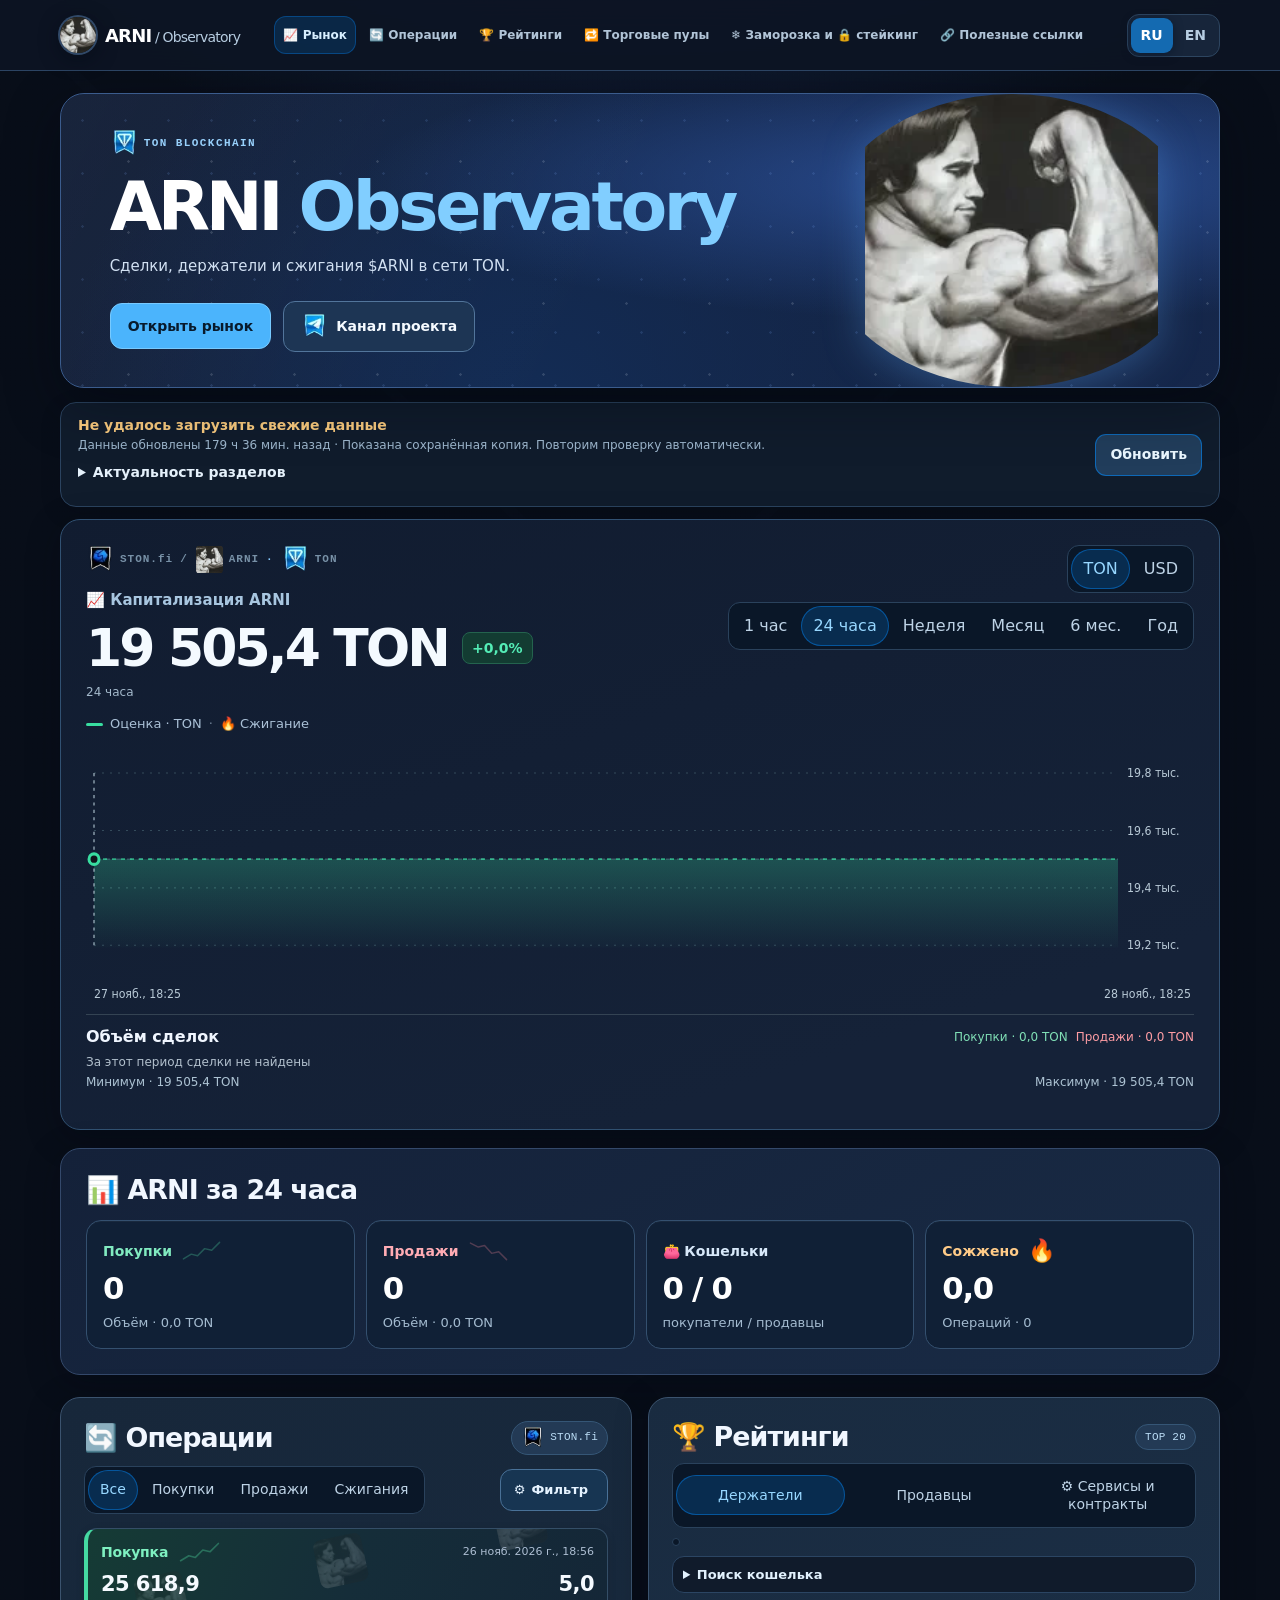
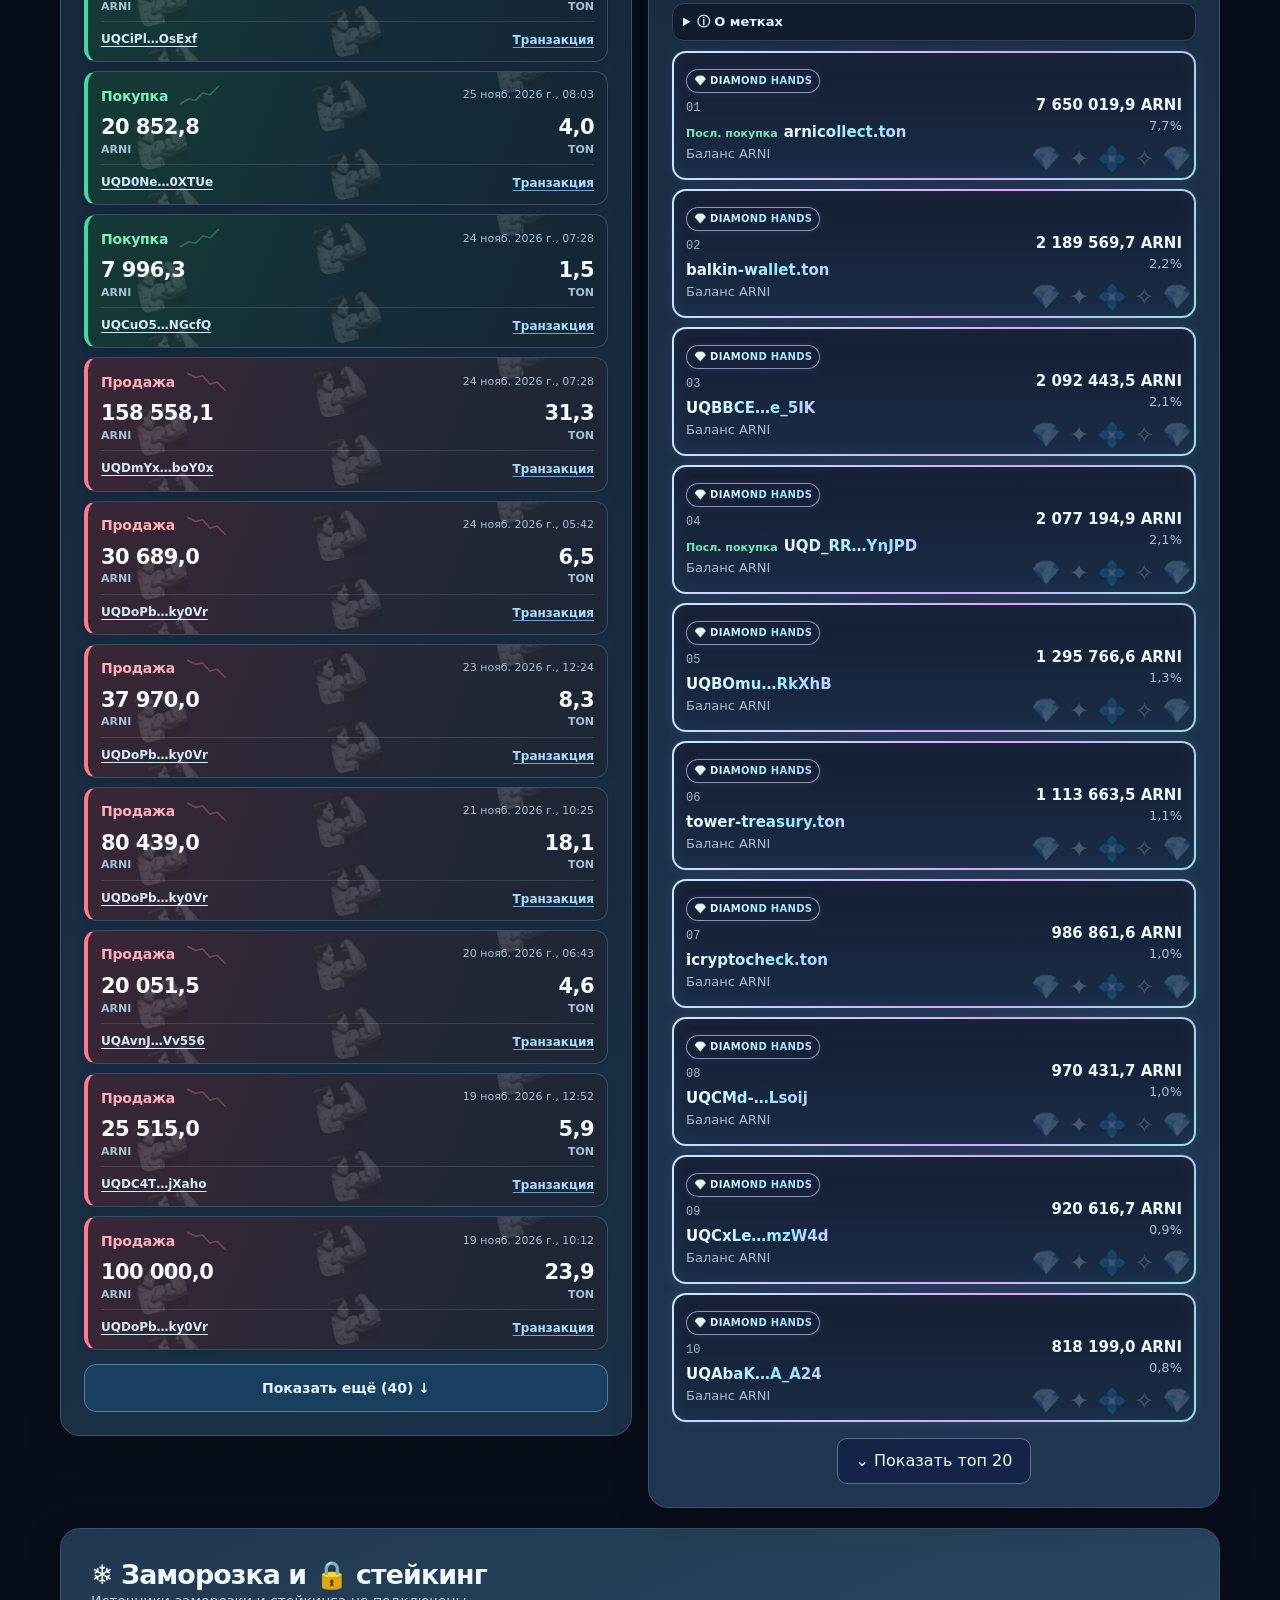
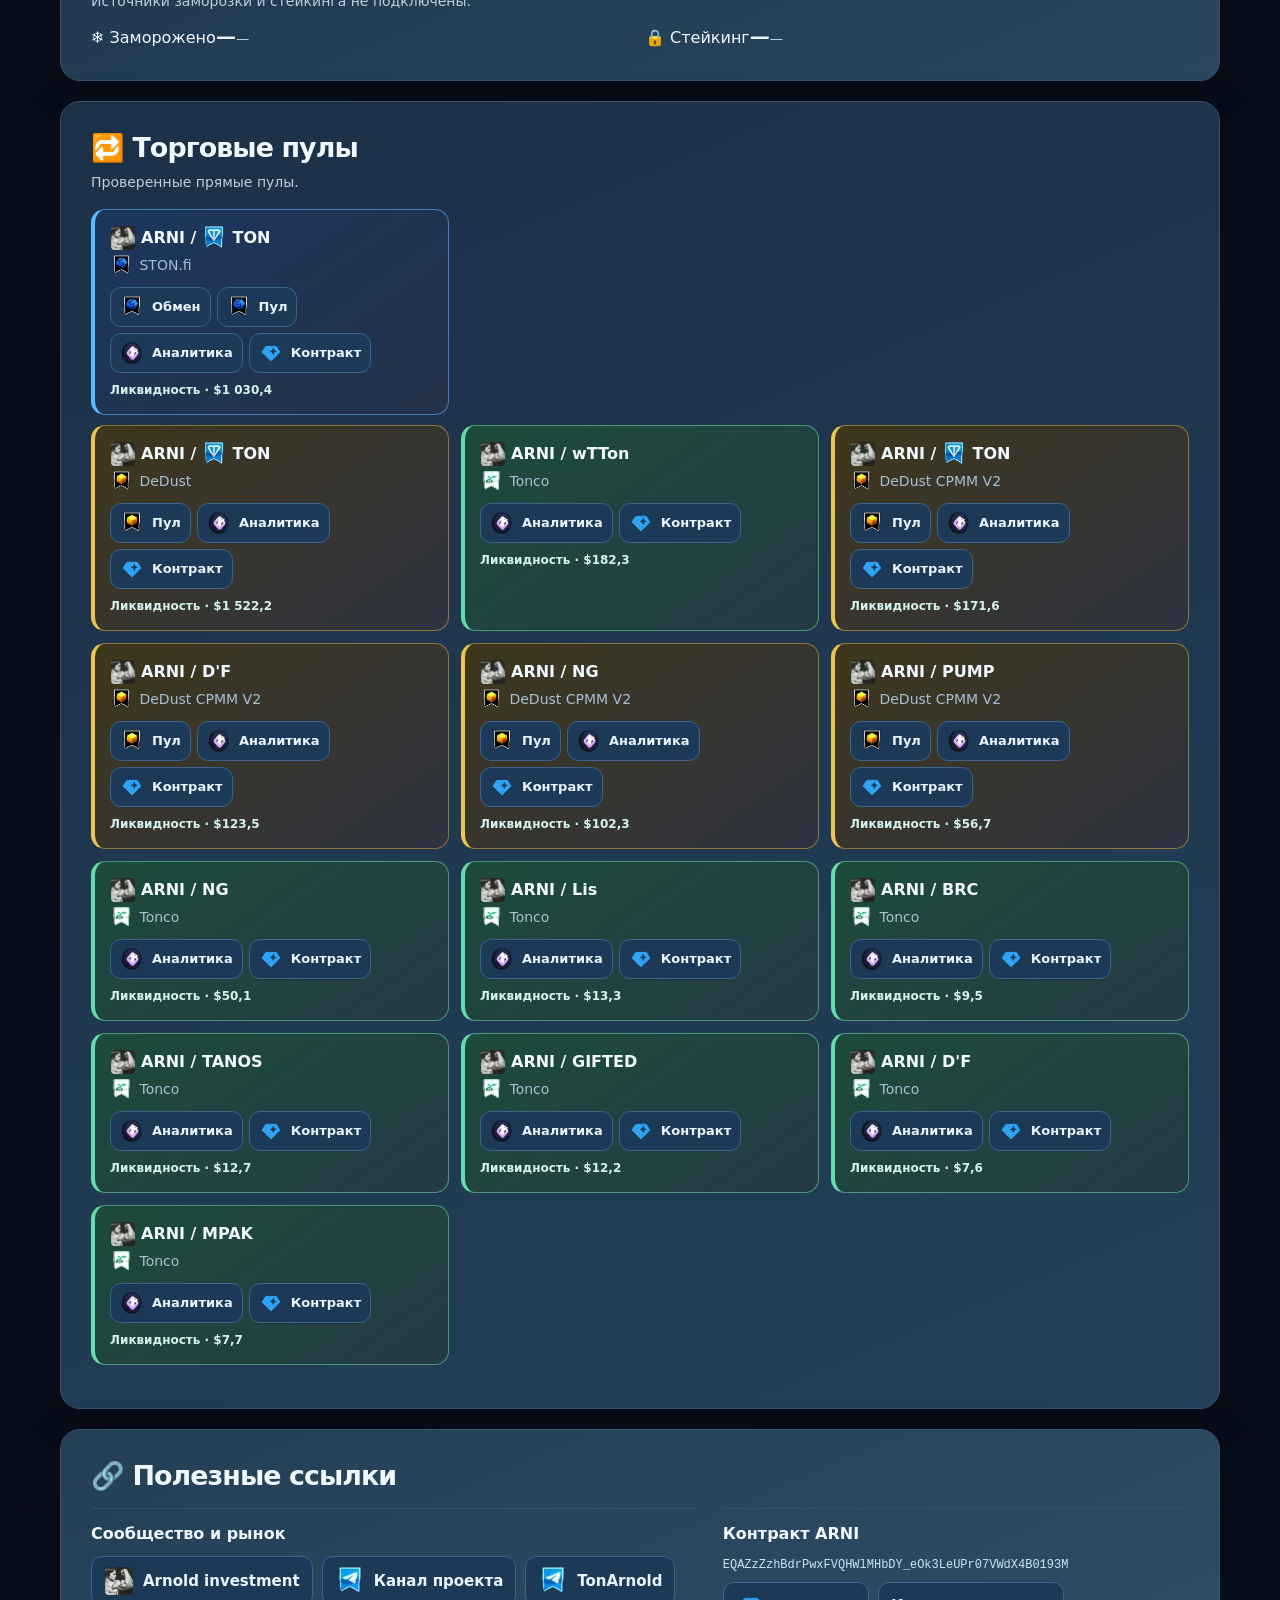
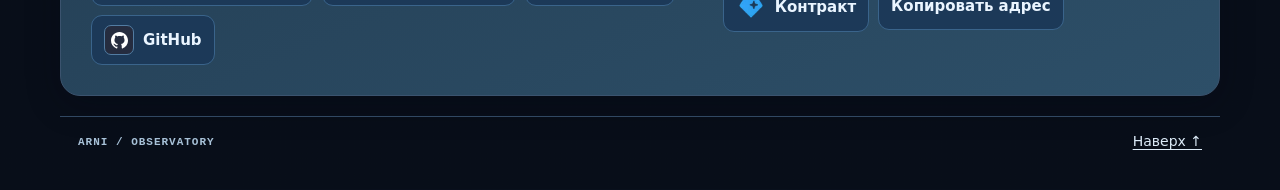
==== commit 778d5863: "Refresh ARNI snapshot" ====
--- a/index.html
+++ b/index.html
@@ -1145,7 +1145,7 @@
 <section id="links" class="panel resources"><h2 data-t="links"></h2><div class="resourcesGrid"><article><h3 data-t="projectResources"></h3><div class="resourceList"><a href="https://arnold-arni.site/" target="_blank" rel="noopener noreferrer">Arnold investment</a><a href="https://t.me/arnoldton" target="_blank" rel="noopener noreferrer" data-t="projectChannel">Канал проекта</a><a href="https://t.me/TonArnold" target="_blank" rel="noopener noreferrer">TonArnold</a><a href="https://github.com/Freebielife/ARNI">GitHub</a></div></article><article><h3 data-t="contractLabel"></h3><p class="contract" id="contractAddress"></p><div class="resourceList"><a id="contract" data-t="exploreContract"></a><button id="copy"></button></div></article></div></section>
 <footer><span>ARNI / OBSERVATORY</span><a href="#top" data-t="up"></a></footer></main>
 
-<script id="snapshot" type="application/json">{"schema":1,"token":"EQAZzZzhBdrPwxFVQHWlMHbDY_eOk3LeUPr07VWdX4B0193M","updated":1795865583,"errors":[],"refreshStatus":{"holders":{"attemptedAt":1795865468,"ok":true,"lastSuccess":1795865468},"burns":{"attemptedAt":1795865468,"ok":true,"lastSuccess":1795865468},"zeroBurns":{"attemptedAt":1795865468,"ok":null},"trades":{"attemptedAt":1795865468,"ok":true,"lastSuccess":1795865468},"rates":{"attemptedAt":1795865468,"ok":null},"pools":{"attemptedAt":1795865468,"ok":null},"identity":{"attemptedAt":1795865468,"ok":true,"lastSuccess":1795865468},"badges":{"attemptedAt":1795865468,"ok":null},"domains":{"attemptedAt":1795865468,"ok":true,"lastSuccess":1795865468},"fragmentNumbers":{"attemptedAt":1795865468,"ok":true,"lastSuccess":1795865468}},"holders":{"totalSupply":"99941477.75","holderCount":1689,"holders":[{"wallet":"0:0000000000000000000000000000000000000000000000000000000000000000","name":null,"tokenAmount":"28361903.892816154","share":28.378511636342253},{"wallet":"0:92b517da4a59f292919493f8e823e794fcf7a0c5279beb2f52b3a8d727a6c98e","name":"arnicollect.ton","tokenAmount":"7650019.947395623","share":7.654499532748427},{"wallet":"0:2239ffeb6c73b20e8660015416265562b0e40f2a09a6fecf9fdee57c154f31b4","name":null,"tokenAmount":"3996235.729989523","share":3.9985757865077427},{"wallet":"0:a2ca9a0158d2043e56ab069d3851e3f2123e731f46431f1b9136a275590c7714","name":null,"tokenAmount":"2695686.488940029","share":2.6972649891001126},{"wallet":"0:e030bd7ad7e4f835443d7ab44587af93414afee3848d46ae19f2929a39f6ea6b","name":"balkin-wallet.ton","tokenAmount":"2189569.678052942","share":2.1908518138285604},{"wallet":"0:41084398c45f8f6b158de5c33271bbd3dad054e46c9a39bc31f407a2e4b05eff","name":null,"tokenAmount":"2092443.486542553","share":2.0936687486017815},{"wallet":"0:ff451ab5cb10c3d64cf9f9e6fadb0acd3ef0b286a42c4065db2144344ea3189c","name":null,"tokenAmount":"2077194.864840908","share":2.0784111978381348},{"wallet":"0:4e9ae5829c7ab966aa60a5d32b8eaadc63324aca3b161d9ca039d7b4b2b5d191","name":null,"tokenAmount":"1295766.568973098","share":1.2965253247649702},{"wallet":"0:1828512893669723c29c2057a4edc5b2846bc0c5a3e803982efc9486278768a5","name":"tower-treasury.ton","tokenAmount":"1113663.498553141","share":1.1143156211267258},{"wallet":"0:2d7075bcc5a3baceff8d869f9c466be6f0ee699700859811ad9da68f6aacc89a","name":"icryptocheck.ton","tokenAmount":"986861.558275413","share":0.9874394300472639},{"wallet":"0:8c77e5a8673f1b1d87951f29f313fad07122d700d0277b2f6422ca54fe814bb2","name":null,"tokenAmount":"970431.681117509","share":0.9709999321252872},{"wallet":"0:b12de63306e027c9c4c3f58b67dc71d516c66c4b31d3e99cbb28898a616226cd","name":null,"tokenAmount":"920616.694488106","share":0.9211557755739769},{"wallet":"0:1b68a40eb7997bd1299665316c8cc3a1b9241b1cfc22cfdca0803df149aa00fc","name":null,"tokenAmount":"818199.045705874","share":0.818678154582194},{"wallet":"0:3c5661b2fe16041da31bf0d641ded1f1e09c37eb71168e076296fc3916d12fec","name":null,"tokenAmount":"814665.753698026","share":0.8151427936015545},{"wallet":"0:14b54ed393a66d9756eefe09158608038cbcc08f48f12333ec7d35408fea8ee7","name":null,"tokenAmount":"751019.042408971","share":0.7514588130141702},{"wallet":"0:7c3eb6b46bf056323b377dd36b9e109e32c2b2f5af8d2a88e1ccab8e58dabd1b","name":null,"tokenAmount":"675100","share":0.675495315057016},{"wallet":"0:68b07be37abfb9d67cc107393dea532c930fa0f8e7e4b537b653596df26c39ce","name":null,"tokenAmount":"630639","share":0.6310082802432847},{"wallet":"0:5d249843127e2db14ee700950a5fb7b59e9522901fbbac6071532ff4492f4967","name":null,"tokenAmount":"628815.217452111","share":0.629183429751829},{"wallet":"0:2ead65b4adff86dee2510bb438c7519c26d53d9b0a45da04034ea8698fc31d66","name":null,"tokenAmount":"600675","share":0.6010267343680538},{"wallet":"0:f435e186bd1ff16781212899653d2a0f63d71b7e68fe89a78f4af80d7793345d","name":null,"tokenAmount":"588786.171195269","share":0.5891309438790733},{"wallet":"0:787be0988d2766eea6c4dee353abb4cf987f011a419d62f2f623b53ccb97a29f","name":null,"tokenAmount":"556955.806981477","share":0.5572819409121424},{"wallet":"0:6520bf2b8ab2f433008fde786b9bc511342c3ef0f0716715aacc817aa0b0c7dd","name":null,"tokenAmount":"556648.658202414","share":0.5569746122774475},{"wallet":"0:26c118aed8203933886afc8f20d09efebe648464f9ad5960c32a92062ec4630e","name":"wildmango.ton","tokenAmount":"505000.214589679","share":0.5052959251342258},{"wallet":"0:b30fb363bd1984b77baf6547573f9bba9022f38b7ac96a2dd0837995e36fb851","name":null,"tokenAmount":"503364.422936251","share":0.5036591756181542},{"wallet":"0:97b5a91331dc2c66692a091ee440b9d78c1430c53704b7f98032355014ecb1af","name":null,"tokenAmount":"479942.831111429","share":0.4802238689245607},{"wallet":"0:d4c8d8f8916ab68c3f33b4299cbc9c7523a21d1f49a7af7ab3ab4a7f9ee82b8b","name":null,"tokenAmount":"454996.127958541","share":0.45526255785080283},{"wallet":"0:9b54d079ccf3c18a50660a4ca02a4928b45f7378d7f0a8eec1744d4fb8beaece","name":null,"tokenAmount":"447261.264071778","share":0.4475231646970299},{"wallet":"0:b5a21b63c88563139d2a555896c0532b11654bb740174cc7e828bc27e3253bdc","name":null,"tokenAmount":"430784.661037226","share":0.4310369135373586},{"wallet":"0:2b863e59d412f815f0370837c403b7238dc15df8b6a057738cc52b7ee6ec0e73","name":null,"tokenAmount":"416601.698878577","share":0.4168456463298363},{"wallet":"0:3680e4d976363e33ae3d7806edf440ea50427b150488c2cbfb91852c9c1ce62d","name":"bad-student.ton","tokenAmount":"388167.912850646","share":0.38839521046670333},{"wallet":"0:f21e0963e157e09cb8122c2123b8d4b5f3497fb8f5cdc77c1536fbc46783c9bb","name":null,"tokenAmount":"385759.622571558","share":0.3859855099766703},{"wallet":"0:828fc082ae958b7a958aee2b70a78116b1915540eef965e11067c14688fe528d","name":null,"tokenAmount":"379721.659600989","share":0.37994401138519185},{"wallet":"0:bffadd270a738531da7b13ba8fc403826c2586173f9ede9c316fab53bc59ac86","name":null,"tokenAmount":"375440.870810911","share":0.3756607159142301},{"wallet":"0:c29b16ecc89abe38ab93117cbd9d4540795b0aa421618871f8971a6cf5c849b3","name":null,"tokenAmount":"358750.472112842","share":0.35896054389974436},{"wallet":"0:192e21e998a4e3e7d25e34825375d91c9febe265c97676153d91c7f12b1a01bd","name":null,"tokenAmount":"355257.347573105","share":0.3554653739078868},{"wallet":"0:2b0ca4888bce9d4cecd7b5de84a205c70cbecc1fff9f6c0242f2a9e88f61fb45","name":null,"tokenAmount":"353996.278969848","share":0.3542035668667587},{"wallet":"0:fd5d18f90936fe367814f5d5d0518f6168330add8e3492e6f79433005570743c","name":"xxx-edkij-xxx.ton","tokenAmount":"352679.520700131","share":0.35288603754924064},{"wallet":"0:e5ce042addb9ceca1dc065ac3cc828643287aedc04c91134b3835cc5d1bfa62a","name":null,"tokenAmount":"352512.931148496","share":0.3527193504485639},{"wallet":"0:5a4561d6783a3ed6b21434a5f3f54e5373cc0c8eef89904ae501b1b3361ad5f1","name":null,"tokenAmount":"323145.558991445","share":0.3233347817807757},{"wallet":"0:9142e506f842c4d878b7e4224e11023ea934eb6c3c4b651548a27fd4cec29f57","name":null,"tokenAmount":"315643.469123697","share":0.3158282989503795},{"wallet":"0:25ab4de17a8ac1df22a67b30a768c54eedf26e8b3d0f60daa1e6b1b88bc84510","name":"tverloft.ton","tokenAmount":"297314.463799024","share":0.2974885607982958},{"wallet":"0:fa263f9ccb2b2378db105fb2385cfad48b17f1230653587197e0f470d189d18f","name":null,"tokenAmount":"277274.238070697","share":0.27743660021146427},{"wallet":"0:01730f4496d31e1bc37c0c88fd25cd87c2e5d47a30b5c331461eb24770508d84","name":null,"tokenAmount":"245325.342572362","share":0.24546899655219676},{"wallet":"0:aca093ec1b5ecb97a51865c71337abdd162f67de7c1d94a7ce0e68391429dc66","name":null,"tokenAmount":"243025.749065934","share":0.24316805648386963},{"wallet":"0:5946d463765e245eba77c49d8c3ebbd2780540ed7240e99189e383391953b2bd","name":null,"tokenAmount":"241243.910254176","share":0.24138517428933653},{"wallet":"0:5612970cd9ef1e1d6f6f344ae0ab57873d20a1ce12a61f8a8c4d2df5a5dd6196","name":null,"tokenAmount":"235236.718678665","share":0.23537446511157376},{"wallet":"0:6d30a2afc41cf271bced4116a7b020b34c5703cb806d13a1a9e119526ab269a5","name":null,"tokenAmount":"233719.308767704","share":0.2338561666581961},{"wallet":"0:560f4d4fb1a38d513e0dceabbb9982ff2bf259d78b50d2e0166bc7ec6656b0af","name":null,"tokenAmount":"231402.434406896","share":0.23153793561642227},{"wallet":"0:1b3a38a203fa6d7664ba06a5c73b22a74f6f36a410f87666e0e2567573caa2b7","name":null,"tokenAmount":"228871.687661726","share":0.22900570695406391},{"wallet":"0:d8cd999fb2b1b384e6ca254c3883375e23111a8b78c015b886286c31bf11e29d","name":null,"tokenAmount":"215434","share":0.21556015065026393},{"wallet":"0:09b34213a2f7658b981fbf8bc57b9f639d0e54027b66c96889ac40a9ec42bc18","name":null,"tokenAmount":"207248.068934306","share":0.2073694261883235},{"wallet":"0:2abacf562bd2430c36649f5797601ebb4f43da5da6913de95d4d613725830c44","name":null,"tokenAmount":"200856.213413716","share":0.2009738278196672},{"wallet":"0:5d477e6aed6786c7c45f53362be81387e3972a61e271c2f74ef156ea831dd1cd","name":null,"tokenAmount":"183972.092","share":0.18407981965225645},{"wallet":"0:db5a52e5625dbae6649a5bbb48e12fd3595bd92ceae27be667398b15717956f8","name":null,"tokenAmount":"178001.530005569","share":0.17810576150458113},{"wallet":"0:0ac1d9f8ff2934c2fde209b7c48c162e83e6696129604835bb248e5853f83a1c","name":null,"tokenAmount":"170723.983600887","share":0.1708239536220856},{"wallet":"0:251fcb62765b36fba96702ad140de93adf6279b3f26d717a4cf76e56bae1079e","name":null,"tokenAmount":"170058.600024","share":0.17015818041974068},{"wallet":"0:b3f5d506bf357992e6c7ba13524e1623d15548c0124719434d2e3e062eb40661","name":null,"tokenAmount":"165177.70615962","share":0.16527442847383753},{"wallet":"0:1d06760fd238e81a416517e50cd2d0e5f5c970cb168d642da1d31275754d417b","name":null,"tokenAmount":"163913.194299048","share":0.1640091761591428},{"wallet":"0:e4f35320c3745b39b649b5631391907fbc1e50846f9babcd96c67df0f0a98bf3","name":null,"tokenAmount":"161655.336874268","share":0.16174999661166006},{"wallet":"0:cd6a20e457317b852bd32506e03a423f9ed6d6d919f44f64bc3d7726f1db05dd","name":null,"tokenAmount":"148431","share":0.14851791602611158},{"wallet":"0:8a31b92c9a18a8c73403ff194ef2f8bb3bdd1feef2046da3366afcaab2a591f4","name":null,"tokenAmount":"144359.317855597","share":0.1444438496463967},{"wallet":"0:a26ae816046a88bc2d0675d0f4b4f151aa4aec60eca87f891902eb51e0e55241","name":null,"tokenAmount":"142671","share":0.14275454317064068},{"wallet":"0:132baefab80ce3cbc00a5ed16b822f1b00f23fbd9afa1ea427f6623c8ffccae7","name":null,"tokenAmount":"140937.309787285","share":0.14101983776929394},{"wallet":"0:2d60781f731547f68e38d1dd00d655c92cb267128c02815b547a93c9da4bf8f7","name":null,"tokenAmount":"137804","share":0.1378846932248808},{"wallet":"0:1dd2b5bb7b591db82b68ee9ef669497a6d4c1e94699688a5ceb37d725d8be2c0","name":null,"tokenAmount":"131827.416022234","share":0.1319046095676067},{"wallet":"0:a6088f950e76957635946f57083d8131efd0691b169ec94071da125267d045db","name":null,"tokenAmount":"129221.488980245","share":0.12929715658546484},{"wallet":"0:f6390337c899be6e98815e1ccdb97e6bffb1af94e6c0c5efc66ead430cc5880e","name":null,"tokenAmount":"127496.234338449","share":0.12757089169461375},{"wallet":"0:60a5bd7c3503cb772ff087a70c452841c48204de0e4dad49495dc96ea15ae9e8","name":null,"tokenAmount":"126578.111002846","share":0.12665223073794904},{"wallet":"0:b0b81319b92aa6b9a667bf3433d22d65fa532d8de83ddf4340a8005a28daa851","name":null,"tokenAmount":"124980.231731177","share":0.12505341580380724},{"wallet":"0:3f3da1e86bc10e732962ebfd638c1da6fbabd153b73fced0e7db2513cdb3ae64","name":null,"tokenAmount":"123640","share":0.1237123992795874},{"wallet":"0:aedafe2810e4360191b6f2cfd2c56740b3e1f83747e09f41553ae2eeb65d9d9e","name":null,"tokenAmount":"123422.719369221","share":0.12349499141683544},{"wallet":"0:eff96257227cde6ce52fd5476257c807cc86f275f03ef46295553c045f7ff5eb","name":null,"tokenAmount":"123246","share":0.12331816856690414},{"wallet":"0:6ba4ae0158ad7f0a7b9ad7dcd330d750dde218dfb2ce57681e5a37ea37872b0b","name":null,"tokenAmount":"123220","share":0.12329215334220932},{"wallet":"0:bffd4a637205294f33345ab8577a1f9ec037232dccc76c7584b7798d10acab53","name":null,"tokenAmount":"122708","share":0.12277985353283412},{"wallet":"0:f942eef7d495adfad368afa00accfa8c4beb9bd130ecd60e89d051e2bf33095c","name":null,"tokenAmount":"122269","share":0.1223405964697175},{"wallet":"0:16230ccb216a4ecffc9b23da3b68ed4a0091d2b43674ccf6fec7fd7250bc63d6","name":null,"tokenAmount":"118327.376751543","share":0.11839666514391019},{"wallet":"0:0143f0df29812d94903c3dcd3928d7a601edb1ce48520857d6eff1f53f81f92f","name":null,"tokenAmount":"116338.53564442","share":0.11640665944067452},{"wallet":"0:97e0ebcff9bf94db10b739875ca64d52ac1094c92afe4635ee0f239974f2f567","name":null,"tokenAmount":"116057.697817529","share":0.1161256571649292},{"wallet":"0:0340d3fa1ddd5fce3d43d96d24128f7171ba182c38b5cafb82c7ce0712a14e03","name":null,"tokenAmount":"115896.193875405","share":0.11596405865171931},{"wallet":"0:0b474ada8c64e1e34f7a3901d6eb59d173d00807c75aa84df9864f9a8910f95b","name":"rezonerscam.ton","tokenAmount":"115828.718310871","share":0.11589654357584381},{"wallet":"0:093794106bdf89e3a3af1209280a80cf4db61b771bb4dfb6902e565be1dd19f7","name":null,"tokenAmount":"113762.333712319","share":0.11382894897441018},{"wallet":"0:d6f8848ab1e31733636f2e13602d2eb6d09d51f939af0f2b47db6221aa44eb9b","name":null,"tokenAmount":"111843.535465477","share":0.11190902714611602},{"wallet":"0:a3f7a8af651060a9b432ef8bf54499d92afe6ad5aae5593bd3f59f96eee00361","name":null,"tokenAmount":"109604","share":0.1096681802866378},{"wallet":"0:263c565fa657d0b854e5987124eebb2cdd56bcc93839bd011a1b5de2d87df52c","name":null,"tokenAmount":"108763.70990591","share":0.10882739814792262},{"wallet":"0:25f15a0aeee7b983e639c2fff4567379542989d82b5da3a47f63b9604fc1511c","name":null,"tokenAmount":"105581.140807246","share":0.10564296544759265},{"wallet":"0:620c7df0a22abbff822fdcd3af0a2ed41cbf9d18b925c8d60f5392419ab04a68","name":null,"tokenAmount":"105494.438824255","share":0.10555621269493887},{"wallet":"0:ba84418a0777a0c26d96a31707fff2dad3dafa8e541755b3d67e1f3bd62a27bb","name":null,"tokenAmount":"104697.143084292","share":0.10475845008634765},{"wallet":"0:5ee7518b03f2612768d8f78ad862d47b79982e74fc89dc44d3e111639b54cbcc","name":null,"tokenAmount":"102298.236003516","share":0.1023581382891009},{"wallet":"0:86f1c68bcb39e8075d92dd73148fcaea243219d81354e9a8a10665cb8978a343","name":null,"tokenAmount":"101175.836381357","share":0.10123508142879846},{"wallet":"0:1950593974dac9cde81b13d455661995fcf7a633ca24a591f91e60798d173ad7","name":null,"tokenAmount":"100000","share":0.1000585565185922},{"wallet":"0:e83db085236b402c294adc56e4d31bad0532a1cc1edabbbd381d9a314f2724cb","name":null,"tokenAmount":"100000","share":0.1000585565185922},{"wallet":"0:d6095e3b94eb8be0c919667fb74aec8aba21b419efa28a2621b4aeeb28961910","name":null,"tokenAmount":"97442.940388179","share":0.09749999958168419},{"wallet":"0:18f77e16bca741be91c1873813ed7ce9454edf5a32730430d0364831d61577bb","name":null,"tokenAmount":"93712","share":0.09376687448470312},{"wallet":"0:e328f3366a507b7ca05b8b0df62f7b33d81788eb29d0b9c165156038f2f36759","name":null,"tokenAmount":"92123.685703028","share":0.09217763012617451},{"wallet":"0:fed389933a65c16e25d6353dde0d8a5b19481c2fa96f74c1477fbf217f6bc952","name":null,"tokenAmount":"88844.684503456","share":0.08889670885765545},{"wallet":"0:fc89e74a203d864210762625f031f218c8e97d4436a913bae05834df3abb0e4f","name":null,"tokenAmount":"87531.408605363","share":0.08758266395091702},{"wallet":"0:4d0d4944bdfceb158417134663670805f1e23a8042aa8aeff8152c493e685424","name":null,"tokenAmount":"85959.381892102","share":0.08600971671354139},{"wallet":"0:23c8c33d418ef6d11b74129fed5102651965acfecb8cab25102b1c62131f8669","name":null,"tokenAmount":"84729.616414043","share":0.0847792311276316},{"wallet":"0:fee9ca9be86161adb162af6d0d2afd3f9168342f03b3a2952f8b0702591c1dbd","name":null,"tokenAmount":"83185.853114046","share":0.0832345638535908},{"wallet":"0:ffed272f087c262ce146645dfa023e7b842049867e0e82e7ea8b3eac6821bbec","name":null,"tokenAmount":"81333.287534017","share":0.0813809134756535}],"asOf":1795865468},"engineVersion":"1.3.0","methodology":{"valuation":"last observed swap in primary_pool times CURRENT total supply; not circulating market cap","primary_pool":"EQCgLnpHs2Cer8zoRPII_sb5W6t1LaXExPnBXJDg8-GXuHVM","sellers":"sum of successful supported native TON swap sales; service roles excluded","holders":"balances excluding known services and identified contracts; unclassified accounts may remain until verified","burns":"accepted burn notifications and zero-address transfers shown as distinct evidence","usd":"historical TON/USD rate from CoinGecko","history":"incremental confirmed swaps; missing intervals remain partial"},"serviceRegistry":{"asOf":1795829917,"source":"https://github.com/tonkeeper/ton-assets/blob/main/accounts.json","sha256":"4286bd47e11399901a7d713c9e98a5dba17300d76fe272f4f5d46110a84f4e2e","entries":{"0:ad8afecfacc248996885d8be6824280f9f3a7e54c2f6080b7971b9f556c280c4":"Crypto Bot","0:dddcd3cdad60af4c0d69389f567ad51d0c263fa4968d655ab424c69aadaf9322":"Wallet Bot 1","0:436a76c2794a88e3fbfec6b9c0374fc8db046f10868b835420d9937973a665d4":"Wallet Bot 2","0:6e814e6450e8c578067bb656298fb4d01397dd15018d7f34dc369eaba4c2111c":"Wallet Bot 3","0:5f00decb7da51881764dc3959cec60609045f6ca1b89e646bde49d492705d77f":"OKX 1","0:f15db2c62cd86aff0860d39c491fc73a31395fafeb5945e644498562260c782e":"OKX 2","0:e7e86da08742ed933434ffeb8f08a63c7e100ee842e25f599a9cbf0891574a6c":"OKX 3","0:0338def34b84c6ee9134a04ab1601450be446340a37ae259de57cb37bdb590cd":"OKX 4","0:a30a49ec725e9f57244b66af4c2da7ab76004b4fce80d3a34b1cd0c37762abce":"OKX 5","0:24da1e7b8da901e5b3dd0f98c397feb6e5a5ea483195a8b6bd0682cf2c5327ae":"OKX 6","0:7f2e84c723d8b6b6b1aacf810c8c26ab23c22022b464b87104b2d3065b0ea70b":"OKX 7","0:854ec4521efd52ad43bcf1988e4c44ebdf9a26ad18fa51abfdb685fc3b348a5c":"OKX 8","0:f9bdc0de461c1a2e002fada9550bbb095c8f9f73668d70c517a9cc7e050f8e5a":"OKX 9","0:9b9b739de2527ae72d21083f5198d710c7288453b4733e57ecadb2e189ac829c":"OKX 10","0:b31535e934db05bbc220267467903c8108bdabcbc2a06588838b726ddf589ef0":"FTX","0:57eb74407604a19f7e04005315ef70aeb7b675e6551977586756f6baf12125ee":"MEXC 1","0:1c7bd690f4f93de8b93db5790129dab65926c6e1fc9b57380089db5529516630":"MEXC 2","0:d887d0e2d1c4fc4126e71c970d33ab1896940000eae703bb1ab6cecc830777e3":"MEXC 3","0:7994848c1fcbcbc57a6a5a987b66eb424b8b54e10759b6b514a66b600c2b0eef":"EXMO","0:8d195793baad9a08c46dc353aebe999341dabd07721b9725f19e18abc3d10d92":"EXMO Cold Storage 1","0:26ab8ae763a3a7c3067d882b7b01cd5d37254cb8768f57b6a47c00028effc7b8":"EXMO Cold Storage 2","0:0130c77346e9ed82df677d107ad6a775c11f9c18f6a05c0dd17906b355850dad":"EXMO Deposit","0:342a359e38357c083968129fddddf049ef5c47315bfbef27505a356bf9f02d65":"CoinEx","0:555f3053e257130374bb831ae0e219e5e5f9ec0ca8f8a0d133369d3d690c64c2":"Huobi Deposit","0:85af78e8d035e920117cda654615cdf371d464480b629e110d3c5310d85ab362":"Huobi","0:80d4123841167ca989ac912443cc99a4b9c1a87584536427ff6fd85c92395ae9":"Kucoin 1","0:b37e57033db21d10b950e6143b658c10c3bf425bd193025960aef7f22dbcf4fc":"Kucoin 2","0:07ce60b7e5f255a88c3707f3fbc79e2cf924ed6b4b7d09c6324f0ba2338a48fa":"Kucoin 3","0:a14b1f452385b2bb984ad2c4441e1d23cae071fdfc096dfba53ebba3b6ff1d10":"lbank.info","0:75726a716f747e60b0371cb0d5d35471e8e1e931003fecc3a0961a8bd82c09c7":"xRocket Bot Cold Storage (Old)","0:c1dc654b598ab84cda4f12372efed8907cedf0901865a58649087373e01b1c24":"xRocket Bot (Old)","0:45614fee399c43d77bb597558791831bc0ee31754cbb2b5b1fbf5a3488ed9940":"xRocket Bot Cold Storage","0:011a8f0a0b36b779af033473274966666d1cd6fb4e77df679375fbd6f970d012":"xRocket Bot","0:c3f1da8ecda8f8cd42bace224ea3f1b6971eaa7f54c492d4d190527b4f573f7c":"Bybit 1","0:4a1f3ebcc66bdcefa90245bdf541a50ada1c688a487534b1587abffd93038834":"Bybit 2","0:cd525c15904d7b4027eae08b318624260f371ce8c9f4fcca0cdb7b583854107c":"Bybit 3","0:ae62a192da96e266161a702cc9f6de91c0c3441f17ceba51bc442dfb2031a30a":"Bybit 4","0:e3ce05c4da977132c24a3b102da8b5fbf2ea9173337b49de346e4a4b057f7579":"Bybit 5","0:e33ef85d174eb457c072d1ee10215b69ab9b64192f7421302ab1c8e26b7ad4bd":"Bybit 6","0:7f97f36dda3f7dedc9e12f8c09c4f89e7fbc17527ab3f67de4c3b155297a56e4":"Bybit 7","0:7d133d4e425c8e00de015513a44e66e6d163b21e71720aec7579965e5de28c55":"Bybit 8","0:f2dc1860686cd658987e2bed8216532d8c004460dadea907cc7d4ad7236c496b":"Bybit 9","0:4a1c20bc9a6f9294f75f1c87a7f383a8b73a483a2e6dcb3630ddbe78b3ccad00":"Bybit 10","0:008bb088e81e38d583826901093567027cc1575ec744ac354fa4eeec302d166d":"bit.com","0:1882478daef1b7ed200cbbdc201bd4ed0b24c2e5f1a4c7c15aeb7e3b1a759193":"Coinone Deposit","0:a4d2072b1edc1355fc7fbee0095beec7889a2d3cfaa9edcf2ce9e128631abbd6":"Coinone Withdrawal","0:f3f4ed0913ab555d023745058f1a6c55a49d4876593cb9bdab1f780a99b185bc":"Paribu","0:f9873509de5a2f97f7b2805f5f7aafab447f43c91e751cc8efabc6d2ea09d78a":"BingX","0:b496b8f73b469ff06a2d89e62c4d70a103fc228c821537b49dff092060bc281f":"Gate.io","0:60ff0b28e2b3839bef250a81be9f2e78a6265b980ec5d24df4e44bbff2c3fb25":"TIDEX","0:23eef28b6da5a368d6c0b8028fd5ed47c26758676bc9db1b5653caaadc969f91":"CWallet","0:00ffafa9fb3d4f837824436d19953c792be6632af73a9b82c4dc69ca07195087":"Matrixport","0:b58c73481f25a280f9705ab3424be850614d823256263ecfa049fa9fb917720d":"QMall","0:00b402b789e5626e1c61b50c5dbe2024426e92f16c0c2fb735396df96046b5fa":"BIT","0:2c54797319837b4c6d014fc991c1a8d4294dfd4d6cec4937e370f1f27db0423f":"Bitforex","0:6a5a76a1538cf9596590ec3708470649c342624bf92e63a6a7a15254ededa904":"Bitfinex","0:59b065c5d66261a5317660e96eee476aa6a11b749bdcbe8c0d1f3dbf24200d1c":"OMPFinex","0:3cd5ad54b190a71caab984b0f210e3742c7f2147b7e9073377d7c6b470017362":"Bitrue","0:6c53cd87cc0d33486db42c1c7fc03dfaeb2f7b815afc368ab1aee567edda3f72":"Coinspot","0:9a582c23266b8ea47eb71118a3c040d42b230b2266fecffe2d3cd390c0922c35":"BigOne","0:dd528505af15c6e5206bdd8f6c9a3b541f80ca98ae8a5066ab3ff8de1ff5e678":"Farhad Exchange","0:2b6f3cda567c385f0645486f3c665a451f56b2969d1be57d86eb77c6077a81d1":"BitTime","0:cdf7f0d7c09036f064272e3c429ed570be49ef29eb3a735b64bbc17915073732":"Bitget","0:e9c0a24ffaa6aa4f228890e71ae9550bfc53a6c57e643bc31c240e18727ac1ce":"Bitget2","0:336502faf83ef5b532d315ba71450b661c90e83fce64d8bc1fd2bf642f3555d9":"Bitget3","0:b308c7f9b4f596f6250175885972549871b05c70ed3619fd5a939401eea972e4":"Bitget4","0:e2d1df206b372db1f3b890e60d185b67aa0c9f1b6b6ff60a05091c8c01b40ac4":"Bitget5","0:7a0dc94da9f48b968dfb87be38d4fab7286288db7a04d3081feee177376d9089":"Bitget6","0:8785ef5ebb0fd24c6911d10f43c00961e9748fa54297a1ac517e3c5fe76bb0be":"Bitget7","0:213b6804c2082135a4a803da8e3b30cfed51aee9af2ad2100334b7f4711d3bcc":"Bitget8","0:573dfe99490a041703e977e4724135c5b8bea0bea67839612247451ca9d5c4cb":"Bitget9","0:de2519a527de7e1d4c1028bdb74e022b28a6e370e4fec3fc27d8d971308f99bb":"Bitget10","0:06476e580e250d0abec5c365a711833483c581d57b908be37d56bdb0e338c312":"Bitget11","0:c9959a997e1d4e4383d8db37b86d2101ce78dcf1f1b3904d9888fe572ef0efd4":"Bitget12","0:c07e51e5b694937758f45f4003071c84f4c4a68bdb168a22c3d6c8b89cd6186f":"Bitget13","0:1797a5c4c50a2b312ce9927ff6f12efd3b0b58ff311445118c2d2e64312b5d79":"Bitget14","0:6083005b354ab1c4785aa8ce8293ee5c9c182e9248f27e9c9074f35c16342083":"Bitget15","0:f99b14600ae44d2f12b178e8c6eabd78892ae82c5e45b6898f9deb7eb203f9c4":"Binance","0:8e91b50381c36dd42accdb51f5cb5d96848568b4924f8079b1a5ae7e10f43eda":"Binance Hot Wallet","0:ca1d9edeef40b3a9dbd9082f3767859547c3ce0bf641d09d58e33a3cf06fb309":"Binance Hot Wallet","0:a2faca7adfebd5c5970108d1f79065cef32b0c143fb13489066b684cdd7ee95c":"BitMart","0:5d5a830e48214791f4ab5352900c624d3bff3c5efd630196b180158eb789990f":"Nobitex","0:cad898b200a0934ee416c2039bbf3f5d7f1a323172875b3c19d378a6f540f7b1":"Nobitex","0:4532d5bcdfb05d3275cbf255bc91c3635cd48d63b719441581c5542a4750fdf5":"Nobitex","0:a32d52ced80a23fe4fe90ba94593ef686de03f9fbdaa069e642826a95234b982":"Nobitex","0:fac8ffcb6f89572a1232d59e91c65909ae408663fd2ceaecd35f35b5e9d670f4":"Bitpin1","0:c14ce5d772539be26fde315a505a1e0514104e76eef776f0b845e57df0557ddb":"Bitpin2","0:dd36441bf4aa8a6a6ecfd763efde1eb82dd86bdcfb1456b45ff4b73f87657184":"Bitpin3","0:402f5d4f4f8bea7b0bd511b9d3771834c1a22bbbbc8a326035eb07aa24f5c9f9":"Crypto.com","0:ca6e8f2a3dfc875b8673d8677f3818c4b8c02d1aa481a86a0c61bd09f8269f1d":"Foxbit","0:60def37fb0e6f41b18a73c2496d96b25442344864ca0ed97189a6f37e2439c56":"Richamster","0:97ad93444915089e812238ff10abe9066d0b03ea3dba2a8630fb9c9f88aa455c":"Wallet in Telegram","0:1f5806c73d03bbc96eb7eebf16067f1f2e8e270cfa16d57001aa9eaf7456f008":"Wallet in Telegram","0:1b44ec553616b0e4551037038834bdf0bdaa1f0440e10f3331d9841585612a68":"Wallet in Telegram","0:cf06c94efdae26faaa1d85092fc4daee78eba09e69c36dac051c1d8ffde35f40":"Wallet in Telegram","0:91887059ba56a03790b0696d7a402ac0691dff62fcd398e813f97d3b2736fa58":"Wallet in Telegram","0:6db0f022632b6269f0d4dbf8ea60a8448bbc2bcfc6812e31af8cc6405c268af7":"Wallet in Telegram","0:dd6ff02c59634745529b99a8d5beeea9f6c38a9188e6a7e96a424e3820c8ac0a":"Wallet in Telegram","0:023895aef955024920a291c6f3715e291df1b3dd254eafa8b09e21a2d58d5897":"Wallet in Telegram","0:f5066318091a8cfb530ec732104ce38f7783d92a6679ffcc0ce0960b0e94c7d0":"Wallet in Telegram","0:0c5684355f5410a923fb7dd59314905dc7ff157b28c9130671c7a4f17007e898":"Wallet in Telegram","0:23fe558cdf44249381aef36472e64a5072a24ba97fb61b2f5791da6013aec92d":"Wallet in Telegram","0:b7be71ac1b40e436db36721d9c20e82d44e78fc1e86a8ad15e00b1cc16831dcf":"Wallet in Telegram","0:55b7223f04dd1f2e1b3f28e4ad628fe6cab60004f280fb0a58cd27fc590b2eac":"Wallet in Telegram","0:659dbf460831a72795c4a9a9872fb4a3e7fd302783068dae53e8f2a5c150084a":"Flipster Deposit","0:d0a6eb95408e95ce97b0ca597fc523ff4809523635e8f519e00fdcbdf42f0c54":"Flipster Withdrawal","0:ec85cfc7fd1009362e421b5a0141f510d6540107ab73e7829fda1ef9e97a75e3":"CryptoBot","0:817438e5b0e6eb113ab74d73fc95f7ec19247dbe6ee27a42c3d0164d614c3ca1":"Ourbit","0:66a1e72196d64d6faf48fa4b2ea861f67b0484d2d14a59caf701d8c286ce44e5":"OKX 11","0:419712bc541c4489d6f1c38a105722d293b8847fd54f2717ad69142911b8be5c":"Bitfinex 2","0:6c25b5f2fe5ef1a6a1978f611f61a50883fd50a0822b19176445fca931823263":"OKX 12","0:14de4b02647941779108b7b99be85596260ccde813351000055d744dd8aba04c":"CoinEx"}},"identity":{"byWallet":{"0:0000000000000000000000000000000000000000000000000000000000000000":{"checked":1795829917,"domain":"craon-wallet.ton","linkedDigits":[],"role":"Zero address","activated":null,"serviceCategory":"burn_address","roleSource":"https://tonapi.io/v2/accounts/0:0000000000000000000000000000000000000000000000000000000000000000"},"0:92b517da4a59f292919493f8e823e794fcf7a0c5279beb2f52b3a8d727a6c98e":{"checked":1795813262,"domain":"arnicollect.ton","linkedDigits":[],"role":null,"activated":1733839449},"0:2239ffeb6c73b20e8660015416265562b0e40f2a09a6fecf9fdee57c154f31b4":{"checked":1795813262,"domain":null,"linkedDigits":[],"role":"DeDust Vault","activated":null,"serviceCategory":"vault","roleSource":"https://tonapi.io/v2/accounts/0:2239ffeb6c73b20e8660015416265562b0e40f2a09a6fecf9fdee57c154f31b4"},"0:a2ca9a0158d2043e56ab069d3851e3f2123e731f46431f1b9136a275590c7714":{"checked":1795813262,"domain":null,"linkedDigits":[],"role":"STON.fi Router V2","activated":null,"serviceCategory":"router","roleSource":"https://tonapi.io/v2/accounts/0:a2ca9a0158d2043e56ab069d3851e3f2123e731f46431f1b9136a275590c7714"},"0:e030bd7ad7e4f835443d7ab44587af93414afee3848d46ae19f2929a39f6ea6b":{"checked":1795829917,"domain":"balkin-wallet.ton","linkedDigits":[],"role":null,"activated":1709235664},"0:ae3b99aa29802584ee8d40cfeff66a4e0c2bdf6b5a4ce46c2bfb90eda0d8cd19":{},"0:e6631d4573c2ab580085ceb6a97e904284337d8516ff5fe1a6661f0b0ea65ba1":{},"0:e83db085236b402c294adc56e4d31bad0532a1cc1edabbbd381d9a314f2724cb":{},"0:2f9c9288a138801b1a155616f78b8b14635667a02b96f5e272709120d28d15bf":{},"0:c2e1334d93b7fdac07fb2e8f0b7ffe98c4e1223d7beead8255db8ad05b3ea35d":{},"0:9220c6bb01f15dbb8840e81377ce3607d525733c28f0eb678bbdf0fbcf989d82":{},"0:67f036d0d26dcfaca71eeececb9e30b2463cd75523d789acb3b6795ce1f6be62":{},"0:a0796e87a47b11ffcc5f5e9af1a975c30025735174655c29bb0396d6ad1b5d9a":{},"0:6691ee83eb2972c5047e94395ed29760838b30422387c1d2f0c138412a3d487a":{},"0:511208ea42bddb61ccf6b4d6142f81b950a6651264e216e88e112bf4587df2d3":{},"0:570c6f9fb4f804b3dfa774b93c06f2aaca59237284e9e5203a6d43d8cf7f314c":{},"0:a0dadb2fec60e163c1ecbaca79a3fca592651e4e69d42d55b5d43d5f5b9bef41":{},"0:1d224642f90bcc6a811e6fb354835a03891c860a169236f910bc8fb1bce1af50":{},"0:f435e186bd1ff16781212899653d2a0f63d71b7e68fe89a78f4af80d7793345d":{"checked":1795829917,"domain":null,"linkedDigits":[],"role":null,"activated":1710450798},"0:9403ba66dcafd3a5673378b96b867c3cfd4699df3220199e81765a47cc8ce912":{},"0:fccfdaaeb90c7bb38c01c11df67d48492fe0888548936d50290753c0084c1815":{},"0:44856a2e3f75088afe1a05940204b198c9f1e0e9b67a6ceb5399dc672d817baf":{},"0:488df11d05d70bbe032667606202e749e617de41ebd1100391483072266fec27":{},"0:a8d864f6e51b60ca88584b1ac77b921dc35ce387d6e1a3ff8cf01bbee689a758":{},"0:c0d88ee70632e0cc0db2bfca992ff377a94f8872ded24e04af6b0b14ec8b56d8":{},"0:30b7537183d00d1479d1b5a35726619f830a52cf246d08570dab42c46c49e29a":{},"0:611248848b16fe3a674e2e7810335166d1d730f7ad395c47b475cd22e019f1b8":{},"0:5612970cd9ef1e1d6f6f344ae0ab57873d20a1ce12a61f8a8c4d2df5a5dd6196":{},"0:df8dbb472cbd6c15e8a445a3f8e662933ab3d04d8c9f0c1962ef724ef28fe54c":{},"0:799ab6021312e75368a26afabbff73d11a26dce41404c9e09a3207332faabc49":{},"0:16194beda51f6e1747b2ddf2389d06cddc410fe9928f1b23b75b83741005ee24":{},"0:3a9ac376f9e8b8118336dfd0e60316f1a340d74d6c9795440931e7350cb1601f":{},"0:da7197d4f8a7d373f663099719fb6d49e243c41214e6856caf484d88262069e0":{},"0:138a847c2aeeff866804321a485a2785da2416e9f73e43da243af676bc6775c9":{},"0:72759b0ab7c71868820e1efbe33893fa122c344b7edf254e4e7d658b164e8a7f":{},"0:6520bf2b8ab2f433008fde786b9bc511342c3ef0f0716715aacc817aa0b0c7dd":{"checked":1795829917,"domain":null,"linkedDigits":[],"role":null,"activated":1736894654},"0:4ba88573ff9c9dca45348f8d89ee91eb768db7d5ba883c67e55a1c7c13051611":{},"0:43ca21d40fcfb555adf7c0358bb82cafc7b27f4f01e90b987fe8989f49fc45a3":{},"0:9c3e61486d5a040861a4ffdb4f915637d5ed043f7b2211cc7438f76e7e0b536e":{},"0:45c3d7ecd7ddb908c077f7828316ab493020b65389facf1002ffcc7754dc7eb7":{},"0:54bd58adbd9399d82fa671d78ce824f81cb93e1fbb1b31dbffcee8614cfdfea8":{},"0:237ca1e236069b0582ee9d31b885de097e3e24111db0c2937d6bb96ca389f12f":{},"0:f946446d34f81b68f8d008d4b72d58853d71689c4f7684cdd2021fefc0487d2c":{},"0:de81d5ce1d5ae3717b877675e58213cb7aa3ce3d16cf7d5cd54b85ec5ceae82b":{},"0:9b2ab4cc295970e1cca889ee829aaf0701a165a7216f32fd71a7f72ef66e0903":{},"0:b40675d27c6e0c4c7faf300bd3734da6c60cb66ce7a5ca84e1a0af9725ec3eb5":{},"0:41084398c45f8f6b158de5c33271bbd3dad054e46c9a39bc31f407a2e4b05eff":{"checked":1795829917,"domain":null,"linkedDigits":[],"role":null,"activated":1738570497},"0:ff451ab5cb10c3d64cf9f9e6fadb0acd3ef0b286a42c4065db2144344ea3189c":{"checked":1795860898,"domain":null,"linkedDigits":[],"role":null,"activated":1717852615},"0:4e9ae5829c7ab966aa60a5d32b8eaadc63324aca3b161d9ca039d7b4b2b5d191":{"checked":1795860898,"domain":null,"linkedDigits":[],"role":null,"activated":1790015369},"0:1828512893669723c29c2057a4edc5b2846bc0c5a3e803982efc9486278768a5":{"checked":1795860898,"domain":"tower-treasury.ton","linkedDigits":[],"role":null,"activated":1730999844},"0:2d7075bcc5a3baceff8d869f9c466be6f0ee699700859811ad9da68f6aacc89a":{"checked":1795860898,"domain":"icryptocheck.ton","linkedDigits":[],"role":null,"activated":1708903434},"0:8c77e5a8673f1b1d87951f29f313fad07122d700d0277b2f6422ca54fe814bb2":{"checked":1795860898,"domain":null,"linkedDigits":[],"role":null,"activated":1760975198},"0:b12de63306e027c9c4c3f58b67dc71d516c66c4b31d3e99cbb28898a616226cd":{"checked":1795860898,"domain":null,"linkedDigits":[],"role":null,"activated":1734035432},"0:1b68a40eb7997bd1299665316c8cc3a1b9241b1cfc22cfdca0803df149aa00fc":{"checked":1795865468,"domain":null,"linkedDigits":[],"role":null,"activated":1710166342},"0:3c5661b2fe16041da31bf0d641ded1f1e09c37eb71168e076296fc3916d12fec":{"checked":1795865468,"domain":null,"linkedDigits":[],"role":null,"activated":1722940048},"0:14b54ed393a66d9756eefe09158608038cbcc08f48f12333ec7d35408fea8ee7":{"checked":1795865468,"domain":null,"linkedDigits":[],"role":null,"activated":1761114425},"0:7c3eb6b46bf056323b377dd36b9e109e32c2b2f5af8d2a88e1ccab8e58dabd1b":{"checked":1795865468,"domain":null,"linkedDigits":[],"role":null,"activated":1736720158},"0:68b07be37abfb9d67cc107393dea532c930fa0f8e7e4b537b653596df26c39ce":{"checked":1795865468,"domain":null,"linkedDigits":[],"role":null,"activated":1741591414},"0:5d249843127e2db14ee700950a5fb7b59e9522901fbbac6071532ff4492f4967":{"checked":1795865468,"domain":null,"linkedDigits":[],"role":null,"activated":1768487472},"0:2ead65b4adff86dee2510bb438c7519c26d53d9b0a45da04034ea8698fc31d66":{"checked":1795767131,"domain":null,"linkedDigits":[],"role":null,"activated":1718738635},"0:787be0988d2766eea6c4dee353abb4cf987f011a419d62f2f623b53ccb97a29f":{"checked":1795767131,"domain":null,"linkedDigits":[],"role":null,"activated":1719590698},"0:26c118aed8203933886afc8f20d09efebe648464f9ad5960c32a92062ec4630e":{"checked":1795803950,"domain":"wildmango.ton","linkedDigits":[],"role":null,"activated":1653505010},"0:b30fb363bd1984b77baf6547573f9bba9022f38b7ac96a2dd0837995e36fb851":{"checked":1795803950,"domain":null,"linkedDigits":[],"role":null,"activated":1709916670},"0:97b5a91331dc2c66692a091ee440b9d78c1430c53704b7f98032355014ecb1af":{"checked":1795803950,"domain":null,"linkedDigits":[],"role":null,"activated":1733506146},"0:d4c8d8f8916ab68c3f33b4299cbc9c7523a21d1f49a7af7ab3ab4a7f9ee82b8b":{"checked":1795803950,"domain":null,"linkedDigits":[],"role":null,"activated":1736962151},"0:9b54d079ccf3c18a50660a4ca02a4928b45f7378d7f0a8eec1744d4fb8beaece":{"checked":1795803950,"domain":null,"linkedDigits":[],"role":null,"activated":1730293195},"0:b5a21b63c88563139d2a555896c0532b11654bb740174cc7e828bc27e3253bdc":{"checked":1795803950,"domain":null,"linkedDigits":[],"role":null,"activated":1723034598},"0:2b863e59d412f815f0370837c403b7238dc15df8b6a057738cc52b7ee6ec0e73":{"checked":1795813262,"domain":null,"linkedDigits":[],"role":null,"activated":1777579217},"0:3680e4d976363e33ae3d7806edf440ea50427b150488c2cbfb91852c9c1ce62d":{"checked":1795829917,"domain":"bad-student.ton","linkedDigits":[],"role":null,"activated":1644601586},"0:f21e0963e157e09cb8122c2123b8d4b5f3497fb8f5cdc77c1536fbc46783c9bb":{},"0:828fc082ae958b7a958aee2b70a78116b1915540eef965e11067c14688fe528d":{},"0:bffadd270a738531da7b13ba8fc403826c2586173f9ede9c316fab53bc59ac86":{},"0:c29b16ecc89abe38ab93117cbd9d4540795b0aa421618871f8971a6cf5c849b3":{},"0:192e21e998a4e3e7d25e34825375d91c9febe265c97676153d91c7f12b1a01bd":{},"0:2b0ca4888bce9d4cecd7b5de84a205c70cbecc1fff9f6c0242f2a9e88f61fb45":{},"0:fd5d18f90936fe367814f5d5d0518f6168330add8e3492e6f79433005570743c":{},"0:e5ce042addb9ceca1dc065ac3cc828643287aedc04c91134b3835cc5d1bfa62a":{},"0:5a4561d6783a3ed6b21434a5f3f54e5373cc0c8eef89904ae501b1b3361ad5f1":{},"0:9142e506f842c4d878b7e4224e11023ea934eb6c3c4b651548a27fd4cec29f57":{},"0:25ab4de17a8ac1df22a67b30a768c54eedf26e8b3d0f60daa1e6b1b88bc84510":{},"0:fa263f9ccb2b2378db105fb2385cfad48b17f1230653587197e0f470d189d18f":{},"0:01730f4496d31e1bc37c0c88fd25cd87c2e5d47a30b5c331461eb24770508d84":{},"0:aca093ec1b5ecb97a51865c71337abdd162f67de7c1d94a7ce0e68391429dc66":{},"0:5946d463765e245eba77c49d8c3ebbd2780540ed7240e99189e383391953b2bd":{},"0:6d30a2afc41cf271bced4116a7b020b34c5703cb806d13a1a9e119526ab269a5":{},"0:560f4d4fb1a38d513e0dceabbb9982ff2bf259d78b50d2e0166bc7ec6656b0af":{},"0:1b3a38a203fa6d7664ba06a5c73b22a74f6f36a410f87666e0e2567573caa2b7":{},"0:d8cd999fb2b1b384e6ca254c3883375e23111a8b78c015b886286c31bf11e29d":{},"0:09b34213a2f7658b981fbf8bc57b9f639d0e54027b66c96889ac40a9ec42bc18":{},"0:2abacf562bd2430c36649f5797601ebb4f43da5da6913de95d4d613725830c44":{},"0:5d477e6aed6786c7c45f53362be81387e3972a61e271c2f74ef156ea831dd1cd":{},"0:db5a52e5625dbae6649a5bbb48e12fd3595bd92ceae27be667398b15717956f8":{},"0:0ac1d9f8ff2934c2fde209b7c48c162e83e6696129604835bb248e5853f83a1c":{},"0:251fcb62765b36fba96702ad140de93adf6279b3f26d717a4cf76e56bae1079e":{},"0:b3f5d506bf357992e6c7ba13524e1623d15548c0124719434d2e3e062eb40661":{},"0:1d06760fd238e81a416517e50cd2d0e5f5c970cb168d642da1d31275754d417b":{},"0:e4f35320c3745b39b649b5631391907fbc1e50846f9babcd96c67df0f0a98bf3":{},"0:cd6a20e457317b852bd32506e03a423f9ed6d6d919f44f64bc3d7726f1db05dd":{},"0:8a31b92c9a18a8c73403ff194ef2f8bb3bdd1feef2046da3366afcaab2a591f4":{},"0:a26ae816046a88bc2d0675d0f4b4f151aa4aec60eca87f891902eb51e0e55241":{},"0:132baefab80ce3cbc00a5ed16b822f1b00f23fbd9afa1ea427f6623c8ffccae7":{},"0:2d60781f731547f68e38d1dd00d655c92cb267128c02815b547a93c9da4bf8f7":{},"0:1dd2b5bb7b591db82b68ee9ef669497a6d4c1e94699688a5ceb37d725d8be2c0":{},"0:a6088f950e76957635946f57083d8131efd0691b169ec94071da125267d045db":{},"0:f6390337c899be6e98815e1ccdb97e6bffb1af94e6c0c5efc66ead430cc5880e":{},"0:60a5bd7c3503cb772ff087a70c452841c48204de0e4dad49495dc96ea15ae9e8":{},"0:b0b81319b92aa6b9a667bf3433d22d65fa532d8de83ddf4340a8005a28daa851":{},"0:3f3da1e86bc10e732962ebfd638c1da6fbabd153b73fced0e7db2513cdb3ae64":{},"0:aedafe2810e4360191b6f2cfd2c56740b3e1f83747e09f41553ae2eeb65d9d9e":{},"0:eff96257227cde6ce52fd5476257c807cc86f275f03ef46295553c045f7ff5eb":{},"0:6ba4ae0158ad7f0a7b9ad7dcd330d750dde218dfb2ce57681e5a37ea37872b0b":{},"0:bffd4a637205294f33345ab8577a1f9ec037232dccc76c7584b7798d10acab53":{},"0:f942eef7d495adfad368afa00accfa8c4beb9bd130ecd60e89d051e2bf33095c":{},"0:16230ccb216a4ecffc9b23da3b68ed4a0091d2b43674ccf6fec7fd7250bc63d6":{},"0:0143f0df29812d94903c3dcd3928d7a601edb1ce48520857d6eff1f53f81f92f":{},"0:97e0ebcff9bf94db10b739875ca64d52ac1094c92afe4635ee0f239974f2f567":{},"0:0340d3fa1ddd5fce3d43d96d24128f7171ba182c38b5cafb82c7ce0712a14e03":{},"0:0b474ada8c64e1e34f7a3901d6eb59d173d00807c75aa84df9864f9a8910f95b":{},"0:093794106bdf89e3a3af1209280a80cf4db61b771bb4dfb6902e565be1dd19f7":{},"0:d6f8848ab1e31733636f2e13602d2eb6d09d51f939af0f2b47db6221aa44eb9b":{},"0:a3f7a8af651060a9b432ef8bf54499d92afe6ad5aae5593bd3f59f96eee00361":{},"0:263c565fa657d0b854e5987124eebb2cdd56bcc93839bd011a1b5de2d87df52c":{},"0:25f15a0aeee7b983e639c2fff4567379542989d82b5da3a47f63b9604fc1511c":{},"0:620c7df0a22abbff822fdcd3af0a2ed41cbf9d18b925c8d60f5392419ab04a68":{},"0:ba84418a0777a0c26d96a31707fff2dad3dafa8e541755b3d67e1f3bd62a27bb":{},"0:5ee7518b03f2612768d8f78ad862d47b79982e74fc89dc44d3e111639b54cbcc":{},"0:86f1c68bcb39e8075d92dd73148fcaea243219d81354e9a8a10665cb8978a343":{},"0:1950593974dac9cde81b13d455661995fcf7a633ca24a591f91e60798d173ad7":{},"0:d6095e3b94eb8be0c919667fb74aec8aba21b419efa28a2621b4aeeb28961910":{},"0:18f77e16bca741be91c1873813ed7ce9454edf5a32730430d0364831d61577bb":{},"0:e328f3366a507b7ca05b8b0df62f7b33d81788eb29d0b9c165156038f2f36759":{},"0:fed389933a65c16e25d6353dde0d8a5b19481c2fa96f74c1477fbf217f6bc952":{},"0:fc89e74a203d864210762625f031f218c8e97d4436a913bae05834df3abb0e4f":{},"0:4d0d4944bdfceb158417134663670805f1e23a8042aa8aeff8152c493e685424":{},"0:23c8c33d418ef6d11b74129fed5102651965acfecb8cab25102b1c62131f8669":{},"0:fee9ca9be86161adb162af6d0d2afd3f9168342f03b3a2952f8b0702591c1dbd":{},"0:ffed272f087c262ce146645dfa023e7b842049867e0e82e7ea8b3eac6821bbec":{},"0:a23e50ece822ce614455d58eb3d759e2a6780acba73a49085ab11da565ba0eb0":{}},"asOf":1795865468},"burns":{"asOf":1795865468,"since":1794940086,"rows":[]},"zeroBurns":{"asOf":1795860898,"rows":[]},"trades":{"rows":[{"kind":"buy","time":1795719419,"tx":"a196c691ffa39410740168149a2481496e156a0ab72116ccd02726d67b3505eb","lt":"119263121000046","wallet":"0:a23e50ece822ce614455d58eb3d759e2a6780acba73a49085ab11da565ba0eb0","tokenAmount":"25618.892448126","ton":"5","dex":"STON.fi","pool":"EQCgLnpHs2Cer8zoRPII_sb5W6t1LaXExPnBXJDg8-GXuHVM"},{"kind":"buy","time":1795593806,"tx":"a3b6040897c2181cb010af508f2b99964aa1eaa671a6343962e57fd164427f4f","lt":"118948776000015","wallet":"0:f435e186bd1ff16781212899653d2a0f63d71b7e68fe89a78f4af80d7793345d","tokenAmount":"20852.787711353","ton":"4","dex":"STON.fi","pool":"EQCgLnpHs2Cer8zoRPII_sb5W6t1LaXExPnBXJDg8-GXuHVM"},{"kind":"buy","time":1795505292,"tx":"89c73f7f92652c097c6b1abeb823590ef0bcc0c2bd53beffbff13df304f1cbae","lt":"118727276000006","wallet":"0:ae3b99aa29802584ee8d40cfeff66a4e0c2bdf6b5a4ce46c2bfb90eda0d8cd19","tokenAmount":"7996.31563225","ton":"1.5","dex":"STON.fi","pool":"EQCgLnpHs2Cer8zoRPII_sb5W6t1LaXExPnBXJDg8-GXuHVM"},{"kind":"sell","time":1795505291,"tx":"b4161415604f942be2dec0bab3daac51bfc9b1dfa0a8c29714f8e0fab9ab33aa","lt":"118727275000008","wallet":"0:e6631d4573c2ab580085ceb6a97e904284337d8516ff5fe1a6661f0b0ea65ba1","tokenAmount":"158558.072715087","ton":"31.290669077","dex":"STON.fi","pool":"EQCgLnpHs2Cer8zoRPII_sb5W6t1LaXExPnBXJDg8-GXuHVM"},{"kind":"sell","time":1795498925,"tx":"2ec4652af14d55717e5a037172abfbeb46c21727ab59265525491b8dd33912bb","lt":"118711341000001","wallet":"0:e83db085236b402c294adc56e4d31bad0532a1cc1edabbbd381d9a314f2724cb","tokenAmount":"30689","ton":"6.505200718","dex":"STON.fi","pool":"EQCgLnpHs2Cer8zoRPII_sb5W6t1LaXExPnBXJDg8-GXuHVM"},{"kind":"sell","time":1795436648,"tx":"70d180e5fad93311ac20e6ddaa78b42e83f2a268a0485c337e8bdf45d1d25995","lt":"118555477000009","wallet":"0:e83db085236b402c294adc56e4d31bad0532a1cc1edabbbd381d9a314f2724cb","tokenAmount":"37970","ton":"8.268434253","dex":"STON.fi","pool":"EQCgLnpHs2Cer8zoRPII_sb5W6t1LaXExPnBXJDg8-GXuHVM"},{"kind":"sell","time":1795256733,"tx":"eee2301258f73b15191421b43da2729c02467f6af6e7a89e61f14b656782744f","lt":"118105227000001","wallet":"0:e83db085236b402c294adc56e4d31bad0532a1cc1edabbbd381d9a314f2724cb","tokenAmount":"80439","ton":"18.098905432","dex":"STON.fi","pool":"EQCgLnpHs2Cer8zoRPII_sb5W6t1LaXExPnBXJDg8-GXuHVM"},{"kind":"sell","time":1795156987,"tx":"fd26a6f9edc541026b8640ef70a44b6063950f298479fd1c252232d06ff55677","lt":"117855596000001","wallet":"0:2f9c9288a138801b1a155616f78b8b14635667a02b96f5e272709120d28d15bf","tokenAmount":"20051.494305574","ton":"4.612705604","dex":"STON.fi","pool":"EQCgLnpHs2Cer8zoRPII_sb5W6t1LaXExPnBXJDg8-GXuHVM"},{"kind":"sell","time":1795092736,"tx":"d1585e7c3f12a302b7afc42e2c050713cfe875f18df36693f5e971e0fef1affe","lt":"117694804000001","wallet":"0:c2e1334d93b7fdac07fb2e8f0b7ffe98c4e1223d7beead8255db8ad05b3ea35d","tokenAmount":"25515.012960268","ton":"5.929567959","dex":"STON.fi","pool":"EQCgLnpHs2Cer8zoRPII_sb5W6t1LaXExPnBXJDg8-GXuHVM"},{"kind":"sell","time":1795083167,"tx":"a8d09766373c362848b33e2219589b0612e0e4442ead9f3ae1800e1e1cd0fb45","lt":"117670858000017","wallet":"0:e83db085236b402c294adc56e4d31bad0532a1cc1edabbbd381d9a314f2724cb","tokenAmount":"100000","ton":"23.909451591","dex":"STON.fi","pool":"EQCgLnpHs2Cer8zoRPII_sb5W6t1LaXExPnBXJDg8-GXuHVM"},{"kind":"sell","time":1795080124,"tx":"fa6a598877b83509b264fac16d43045052b0fc2da9af35a53643ad903d343d5f","lt":"117663242000001","wallet":"0:9220c6bb01f15dbb8840e81377ce3607d525733c28f0eb678bbdf0fbcf989d82","tokenAmount":"10168.141696777","ton":"2.492717664","dex":"STON.fi","pool":"EQCgLnpHs2Cer8zoRPII_sb5W6t1LaXExPnBXJDg8-GXuHVM"},{"kind":"sell","time":1794851875,"tx":"77cc69db6fd51334540888629a5966c4ed170da4091dec07bbea6d6b91260a70","lt":"117092054000001","wallet":"0:67f036d0d26dcfaca71eeececb9e30b2463cd75523d789acb3b6795ce1f6be62","tokenAmount":"45485","ton":"11.295015355","dex":"STON.fi","pool":"EQCgLnpHs2Cer8zoRPII_sb5W6t1LaXExPnBXJDg8-GXuHVM"},{"kind":"sell","time":1794821627,"tx":"124cff1375fac322b9993025e96800fdda5c5c82444e886588e2e0a5a5609fdd","lt":"117016352000008","wallet":"0:a0796e87a47b11ffcc5f5e9af1a975c30025735174655c29bb0396d6ad1b5d9a","tokenAmount":"2114.469880546","ton":"0.530882181","dex":"STON.fi","pool":"EQCgLnpHs2Cer8zoRPII_sb5W6t1LaXExPnBXJDg8-GXuHVM"},{"kind":"sell","time":1794766137,"tx":"3c9df4ee7dab8c824ad4ce007dcb9d958b6e13db4b606cb87d2782587aa05553","lt":"116877480000017","wallet":"0:6691ee83eb2972c5047e94395ed29760838b30422387c1d2f0c138412a3d487a","tokenAmount":"26513.886256607","ton":"6.701514624","dex":"STON.fi","pool":"EQCgLnpHs2Cer8zoRPII_sb5W6t1LaXExPnBXJDg8-GXuHVM"},{"kind":"sell","time":1794727359,"tx":"f4ef0cf34ad2c344c12ec62ac30f26bd0a91a35ff041884c3553d6311dcbae2f","lt":"116780443000017","wallet":"0:511208ea42bddb61ccf6b4d6142f81b950a6651264e216e88e112bf4587df2d3","tokenAmount":"27900","ton":"7.142270612","dex":"STON.fi","pool":"EQCgLnpHs2Cer8zoRPII_sb5W6t1LaXExPnBXJDg8-GXuHVM"},{"kind":"sell","time":1794712943,"tx":"33ba2d5faf28172b4c7de70f2f287cdd0a0294a026848598d351278ddb6c5f90","lt":"116744364000001","wallet":"0:570c6f9fb4f804b3dfa774b93c06f2aaca59237284e9e5203a6d43d8cf7f314c","tokenAmount":"1990.959058583","ton":"0.513264249","dex":"STON.fi","pool":"EQCgLnpHs2Cer8zoRPII_sb5W6t1LaXExPnBXJDg8-GXuHVM"},{"kind":"sell","time":1794688239,"tx":"85873d6f926eca08d32e04770f04cd663d53ed41d4ffd6eac307d9812aef44b2","lt":"116682531000019","wallet":"0:a0dadb2fec60e163c1ecbaca79a3fca592651e4e69d42d55b5d43d5f5b9bef41","tokenAmount":"1799.953281643","ton":"0.464438237","dex":"STON.fi","pool":"EQCgLnpHs2Cer8zoRPII_sb5W6t1LaXExPnBXJDg8-GXuHVM"},{"kind":"buy","time":1794655861,"tx":"cee3c8304dd36b04d2fb64446674f3cb6b3ff2b8edb1a23f8ff8a56ad03501d4","lt":"116601499000023","wallet":"0:1d224642f90bcc6a811e6fb354835a03891c860a169236f910bc8fb1bce1af50","tokenAmount":"9648.775841691","ton":"2.5","dex":"STON.fi","pool":"EQCgLnpHs2Cer8zoRPII_sb5W6t1LaXExPnBXJDg8-GXuHVM"},{"kind":"buy","time":1794626320,"tx":"144ed860aec0c41e45d53fffd6f0d1dcc4ee1cb1b424cf0e10a3f2ecacc964ae","lt":"116527580000003","wallet":"0:f435e186bd1ff16781212899653d2a0f63d71b7e68fe89a78f4af80d7793345d","tokenAmount":"19430.324336683","ton":"5","dex":"STON.fi","pool":"EQCgLnpHs2Cer8zoRPII_sb5W6t1LaXExPnBXJDg8-GXuHVM"},{"kind":"sell","time":1794618580,"tx":"669c59c97e2a773f971f8db4059b7e218f603d95c3f1ff5726a3cc58de73d0cd","lt":"116508210000001","wallet":"0:9403ba66dcafd3a5673378b96b867c3cfd4699df3220199e81765a47cc8ce912","tokenAmount":"177780.562844673","ton":"47.235722814","dex":"STON.fi","pool":"EQCgLnpHs2Cer8zoRPII_sb5W6t1LaXExPnBXJDg8-GXuHVM"},{"kind":"sell","time":1794572365,"tx":"2260e4f9b217e02f4bfe1dd2817de962c84086abbf6c49885bf9b8d55060a362","lt":"116392563000028","wallet":"0:e83db085236b402c294adc56e4d31bad0532a1cc1edabbbd381d9a314f2724cb","tokenAmount":"50000","ton":"14.033119649","dex":"STON.fi","pool":"EQCgLnpHs2Cer8zoRPII_sb5W6t1LaXExPnBXJDg8-GXuHVM"},{"kind":"sell","time":1794505002,"tx":"ec4d0b9a36e3a506a250a035b6240589558fff37d074fbe0183c0e17e5923dce","lt":"116223976000017","wallet":"0:fccfdaaeb90c7bb38c01c11df67d48492fe0888548936d50290753c0084c1815","tokenAmount":"7743.022016061","ton":"2.202053211","dex":"STON.fi","pool":"EQCgLnpHs2Cer8zoRPII_sb5W6t1LaXExPnBXJDg8-GXuHVM"},{"kind":"sell","time":1794390533,"tx":"fb8621b743a17b6e01b87a2b0795832b8803a7c4526640d481b6e1644d829f74","lt":"115937548000035","wallet":"0:44856a2e3f75088afe1a05940204b198c9f1e0e9b67a6ceb5399dc672d817baf","tokenAmount":"562.818350113","ton":"0.160578527","dex":"STON.fi","pool":"EQCgLnpHs2Cer8zoRPII_sb5W6t1LaXExPnBXJDg8-GXuHVM"},{"kind":"sell","time":1794390533,"tx":"8782beb6b24bf2102984e0444b25f665de5e681b8711fbb8858169aeff336311","lt":"115937548000035","wallet":"0:488df11d05d70bbe032667606202e749e617de41ebd1100391483072266fec27","tokenAmount":"349.844926114","ton":"0.099792348","dex":"STON.fi","pool":"EQCgLnpHs2Cer8zoRPII_sb5W6t1LaXExPnBXJDg8-GXuHVM"},{"kind":"sell","time":1794390533,"tx":"84b3e13edfe25810af938bc674c0b7d5d6f6d220d532af7c26c2df15295eed27","lt":"115937548000021","wallet":"0:a8d864f6e51b60ca88584b1ac77b921dc35ce387d6e1a3ff8cf01bbee689a758","tokenAmount":"428.493376363","ton":"0.122283897","dex":"STON.fi","pool":"EQCgLnpHs2Cer8zoRPII_sb5W6t1LaXExPnBXJDg8-GXuHVM"},{"kind":"sell","time":1794386712,"tx":"02834da64b026a184817b85d939e0d2922d31561469b681a71f18dd6f7d65aeb","lt":"115927986000001","wallet":"0:c0d88ee70632e0cc0db2bfca992ff377a94f8872ded24e04af6b0b14ec8b56d8","tokenAmount":"754.028884467","ton":"0.215248228","dex":"STON.fi","pool":"EQCgLnpHs2Cer8zoRPII_sb5W6t1LaXExPnBXJDg8-GXuHVM"},{"kind":"sell","time":1794386460,"tx":"d2be9dbd7cf7b612d95e5ac93e805d144b5b8342b278f9b5f2aa54e87375865e","lt":"115927356000001","wallet":"0:30b7537183d00d1479d1b5a35726619f830a52cf246d08570dab42c46c49e29a","tokenAmount":"12884.2915752","ton":"3.690402514","dex":"STON.fi","pool":"EQCgLnpHs2Cer8zoRPII_sb5W6t1LaXExPnBXJDg8-GXuHVM"},{"kind":"sell","time":1794380158,"tx":"2017a7c87f79b6046d51be0fae28a672f0e506eaffe5400116f61bab88b717c7","lt":"115911588000003","wallet":"0:611248848b16fe3a674e2e7810335166d1d730f7ad395c47b475cd22e019f1b8","tokenAmount":"541.328065213","ton":"0.155564379","dex":"STON.fi","pool":"EQCgLnpHs2Cer8zoRPII_sb5W6t1LaXExPnBXJDg8-GXuHVM"},{"kind":"buy","time":1794378267,"tx":"11e43db4db84e5693e9580012bd1cbb587bcb2fa4c7a03616b07e262c6e67793","lt":"115906856000012","wallet":"0:5612970cd9ef1e1d6f6f344ae0ab57873d20a1ce12a61f8a8c4d2df5a5dd6196","tokenAmount":"77549.629606518","ton":"22","dex":"STON.fi","pool":"EQCgLnpHs2Cer8zoRPII_sb5W6t1LaXExPnBXJDg8-GXuHVM"},{"kind":"sell","time":1794378211,"tx":"f505e5f37370a746183156c11911a9de3fb94dc8415c9f3620489138edae8117","lt":"115906715000001","wallet":"0:df8dbb472cbd6c15e8a445a3f8e662933ab3d04d8c9f0c1962ef724ef28fe54c","tokenAmount":"1297.432833264","ton":"0.359087577","dex":"STON.fi","pool":"EQCgLnpHs2Cer8zoRPII_sb5W6t1LaXExPnBXJDg8-GXuHVM"},{"kind":"sell","time":1794377565,"tx":"e3ddf3a46a98b93574a7f7cf61907b52bc449301efa827d86bab948304a6ad79","lt":"115905099000015","wallet":"0:799ab6021312e75368a26afabbff73d11a26dce41404c9e09a3207332faabc49","tokenAmount":"844.917610002","ton":"0.233967398","dex":"STON.fi","pool":"EQCgLnpHs2Cer8zoRPII_sb5W6t1LaXExPnBXJDg8-GXuHVM"},{"kind":"sell","time":1794377565,"tx":"c3788240142d595213c259f78fa66206f0d113985aac879a94efb3673f6d3eb4","lt":"115905099000015","wallet":"0:16194beda51f6e1747b2ddf2389d06cddc410fe9928f1b23b75b83741005ee24","tokenAmount":"716.45644176","ton":"0.19847014","dex":"STON.fi","pool":"EQCgLnpHs2Cer8zoRPII_sb5W6t1LaXExPnBXJDg8-GXuHVM"},{"kind":"sell","time":1794377565,"tx":"ea0c1d0ca8bd1e1bd9bf427bfe9d34bb31f39cf9736492de5b62f099348c52f0","lt":"115905099000001","wallet":"0:df8dbb472cbd6c15e8a445a3f8e662933ab3d04d8c9f0c1962ef724ef28fe54c","tokenAmount":"565.587162896","ton":"0.156725597","dex":"STON.fi","pool":"EQCgLnpHs2Cer8zoRPII_sb5W6t1LaXExPnBXJDg8-GXuHVM"},{"kind":"sell","time":1794376785,"tx":"0cfd7970280a601a31169c253ccf3b92417b0af2404022d7c3aed59a35f6207c","lt":"115903147000007","wallet":"0:3a9ac376f9e8b8118336dfd0e60316f1a340d74d6c9795440931e7350cb1601f","tokenAmount":"710.150168835","ton":"0.196845269","dex":"STON.fi","pool":"EQCgLnpHs2Cer8zoRPII_sb5W6t1LaXExPnBXJDg8-GXuHVM"},{"kind":"sell","time":1794329455,"tx":"c9f83cf08bae6f64e1f9e7e65c5bbad3efa82807e62abae8fad4a5076adc8851","lt":"115784728000014","wallet":"0:da7197d4f8a7d373f663099719fb6d49e243c41214e6856caf484d88262069e0","tokenAmount":"28000","ton":"7.815746724","dex":"STON.fi","pool":"EQCgLnpHs2Cer8zoRPII_sb5W6t1LaXExPnBXJDg8-GXuHVM"},{"kind":"buy","time":1794260825,"tx":"32fd5dbb4285e0075f6e43dcf13f1877621387ef73d3004b08233807a63d7a49","lt":"115612974000001","wallet":"0:f435e186bd1ff16781212899653d2a0f63d71b7e68fe89a78f4af80d7793345d","tokenAmount":"17674.484460887","ton":"5","dex":"STON.fi","pool":"EQCgLnpHs2Cer8zoRPII_sb5W6t1LaXExPnBXJDg8-GXuHVM"},{"kind":"sell","time":1794179871,"tx":"17b980188fdd000c3d17dc6db9bebfb2ee94b2610c24b6e1241889d4f027dbb7","lt":"115410441000001","wallet":"0:138a847c2aeeff866804321a485a2785da2416e9f73e43da243af676bc6775c9","tokenAmount":"100728.75540554","ton":"28.913353561","dex":"STON.fi","pool":"EQCgLnpHs2Cer8zoRPII_sb5W6t1LaXExPnBXJDg8-GXuHVM"},{"kind":"buy","time":1794175881,"tx":"30e2ba7cce088912ddda10e36a078a46dbbba2b06bac0617322080aad6ae9e2b","lt":"115400456000026","wallet":"0:72759b0ab7c71868820e1efbe33893fa122c344b7edf254e4e7d658b164e8a7f","tokenAmount":"3380.865572069","ton":"1","dex":"STON.fi","pool":"EQCgLnpHs2Cer8zoRPII_sb5W6t1LaXExPnBXJDg8-GXuHVM"},{"kind":"buy","time":1794134061,"tx":"48a3ad81c9b59f068566a8ceef282f5e12655993170ac42525a7347d9474577b","lt":"115295813000022","wallet":"0:6520bf2b8ab2f433008fde786b9bc511342c3ef0f0716715aacc817aa0b0c7dd","tokenAmount":"16990.712699357","ton":"5","dex":"STON.fi","pool":"EQCgLnpHs2Cer8zoRPII_sb5W6t1LaXExPnBXJDg8-GXuHVM"},{"kind":"sell","time":1794070092,"tx":"7630e8a96261ec137076b721f76184d5787eeb3b9514d0645866e5027bd07a4a","lt":"115135793000001","wallet":"0:4ba88573ff9c9dca45348f8d89ee91eb768db7d5ba883c67e55a1c7c13051611","tokenAmount":"10000","ton":"2.920050556","dex":"STON.fi","pool":"EQCgLnpHs2Cer8zoRPII_sb5W6t1LaXExPnBXJDg8-GXuHVM"},{"kind":"sell","time":1794064285,"tx":"5ec1fe7cf1444617b9831048d01e749282e19336ea619ef3c6c19cc46d4ecb33","lt":"115121265000030","wallet":"0:e83db085236b402c294adc56e4d31bad0532a1cc1edabbbd381d9a314f2724cb","tokenAmount":"50000","ton":"14.821535228","dex":"STON.fi","pool":"EQCgLnpHs2Cer8zoRPII_sb5W6t1LaXExPnBXJDg8-GXuHVM"},{"kind":"sell","time":1794045962,"tx":"fe21623bd575eb075e7c182461a148365767bd7c7abe40082c7ad61c437c955d","lt":"115075424000023","wallet":"0:43ca21d40fcfb555adf7c0358bb82cafc7b27f4f01e90b987fe8989f49fc45a3","tokenAmount":"25000","ton":"7.55191646","dex":"STON.fi","pool":"EQCgLnpHs2Cer8zoRPII_sb5W6t1LaXExPnBXJDg8-GXuHVM"},{"kind":"sell","time":1794029381,"tx":"982d55edcf352a0ebe64b5c43187ff0115d04edbf6b49a8040fc2368c412096f","lt":"115033931000001","wallet":"0:9c3e61486d5a040861a4ffdb4f915637d5ed043f7b2211cc7438f76e7e0b536e","tokenAmount":"10000","ton":"3.047682084","dex":"STON.fi","pool":"EQCgLnpHs2Cer8zoRPII_sb5W6t1LaXExPnBXJDg8-GXuHVM"},{"kind":"sell","time":1794016116,"tx":"45117d0bdaf8e3514369bf7f7570b6bb1672d94151b323962395b62c32a213e1","lt":"115000732000007","wallet":"0:45c3d7ecd7ddb908c077f7828316ab493020b65389facf1002ffcc7754dc7eb7","tokenAmount":"3706.863726807","ton":"1.133679961","dex":"STON.fi","pool":"EQCgLnpHs2Cer8zoRPII_sb5W6t1LaXExPnBXJDg8-GXuHVM"},{"kind":"sell","time":1793962863,"tx":"705a94f704b5a90a6fd0e0501dba1fe020ead1b72cffb6c50306cdacbd0a5b6e","lt":"114867523000009","wallet":"0:54bd58adbd9399d82fa671d78ce824f81cb93e1fbb1b31dbffcee8614cfdfea8","tokenAmount":"1982.29318584","ton":"0.60712941","dex":"STON.fi","pool":"EQCgLnpHs2Cer8zoRPII_sb5W6t1LaXExPnBXJDg8-GXuHVM"},{"kind":"sell","time":1793949335,"tx":"f38aead92f90072ee7fca9c6dd6818e1085271772568160436192d8e4b1ac757","lt":"114833671000003","wallet":"0:237ca1e236069b0582ee9d31b885de097e3e24111db0c2937d6bb96ca389f12f","tokenAmount":"3000","ton":"0.919997627","dex":"STON.fi","pool":"EQCgLnpHs2Cer8zoRPII_sb5W6t1LaXExPnBXJDg8-GXuHVM"},{"kind":"sell","time":1793679925,"tx":"1171f62d5a3dcb01fe39d985cb7b71cd90ca881bd71a9dd2dc5ac8ecd730f365","lt":"114159660000001","wallet":"0:f946446d34f81b68f8d008d4b72d58853d71689c4f7684cdd2021fefc0487d2c","tokenAmount":"797.030480919","ton":"0.240117114","dex":"STON.fi","pool":"EQCgLnpHs2Cer8zoRPII_sb5W6t1LaXExPnBXJDg8-GXuHVM"},{"kind":"sell","time":1793661470,"tx":"315f7f2ffc452642ba2202c66be4dc0bf8769225e0fcbe7634310c72116321f7","lt":"114113489000001","wallet":"0:de81d5ce1d5ae3717b877675e58213cb7aa3ce3d16cf7d5cd54b85ec5ceae82b","tokenAmount":"5762.086827302","ton":"1.738799311","dex":"STON.fi","pool":"EQCgLnpHs2Cer8zoRPII_sb5W6t1LaXExPnBXJDg8-GXuHVM"},{"kind":"buy","time":1793622768,"tx":"4e1c458cbbe494676f16639ad2435319af7d74ddd00a6dfa290d9ec2c350e511","lt":"114016667000001","wallet":"0:9b2ab4cc295970e1cca889ee829aaf0701a165a7216f32fd71a7f72ef66e0903","tokenAmount":"9892.409658204","ton":"3","dex":"STON.fi","pool":"EQCgLnpHs2Cer8zoRPII_sb5W6t1LaXExPnBXJDg8-GXuHVM"},{"kind":"sell","time":1793586029,"tx":"d1b42d15ed34a10b9562407f453828a0e39a0ad0fe2351eeca2a4126cf7b6702","lt":"113924749000003","wallet":"0:f946446d34f81b68f8d008d4b72d58853d71689c4f7684cdd2021fefc0487d2c","tokenAmount":"5538.086244003","ton":"1.661263539","dex":"STON.fi","pool":"EQCgLnpHs2Cer8zoRPII_sb5W6t1LaXExPnBXJDg8-GXuHVM"},{"kind":"buy","time":1793552806,"tx":"d0168396edc75401da9fa3c824eca5f71e65d90e6288bfce73046c3aaec2ce46","lt":"113841645000007","wallet":"0:5612970cd9ef1e1d6f6f344ae0ab57873d20a1ce12a61f8a8c4d2df5a5dd6196","tokenAmount":"33370.752668971","ton":"10","dex":"STON.fi","pool":"EQCgLnpHs2Cer8zoRPII_sb5W6t1LaXExPnBXJDg8-GXuHVM"},{"kind":"buy","time":1793394291,"tx":"bea8daeb646c2318853f12ab5fa54ed1b50f25aac151013dc4a9b495a2bdc514","lt":"113445008000048","wallet":"0:b40675d27c6e0c4c7faf300bd3734da6c60cb66ce7a5ca84e1a0af9725ec3eb5","tokenAmount":"8364.132031452","ton":"2.480222936","dex":"STON.fi","pool":"EQCgLnpHs2Cer8zoRPII_sb5W6t1LaXExPnBXJDg8-GXuHVM"},{"kind":"sell","time":1793384601,"tx":"153630c1e27abf2d95d6d154c3c1b695d177012dc21c11a21bc189f26643e2da","lt":"113420763000015","wallet":"0:f9fc7d602689cb2ac4dfcc7b05751297cc3fe5c73aa4028c2e37e0934733300a","tokenAmount":"584.943729996","ton":"0.172079457","dex":"STON.fi","pool":"EQCgLnpHs2Cer8zoRPII_sb5W6t1LaXExPnBXJDg8-GXuHVM"},{"kind":"buy","time":1793381587,"tx":"42b6064a64cb811b3ea819272cdf53d20696224aa14f6a5405baf2468ac2534d","lt":"113413223000003","wallet":"0:5612970cd9ef1e1d6f6f344ae0ab57873d20a1ce12a61f8a8c4d2df5a5dd6196","tokenAmount":"15261.111689123","ton":"4.5","dex":"STON.fi","pool":"EQCgLnpHs2Cer8zoRPII_sb5W6t1LaXExPnBXJDg8-GXuHVM"},{"kind":"buy","time":1793361123,"tx":"8ef678445c36a3169c6b7a6d327b611945f8aae82f8f8b8537cdc89dcc579df2","lt":"113362019000011","wallet":"0:9403ba66dcafd3a5673378b96b867c3cfd4699df3220199e81765a47cc8ce912","tokenAmount":"177780.562844673","ton":"50","dex":"STON.fi","pool":"EQCgLnpHs2Cer8zoRPII_sb5W6t1LaXExPnBXJDg8-GXuHVM"},{"kind":"buy","time":1793359026,"tx":"8ee2dfedd41b9f08a14a0d22a7479e3d1100eb616add0ade6be561ccb5ee8467","lt":"113356773000015","wallet":"0:6520bf2b8ab2f433008fde786b9bc511342c3ef0f0716715aacc817aa0b0c7dd","tokenAmount":"56452.300772501","ton":"15","dex":"STON.fi","pool":"EQCgLnpHs2Cer8zoRPII_sb5W6t1LaXExPnBXJDg8-GXuHVM"},{"kind":"buy","time":1793358966,"tx":"79215ba65e09f61420e1cc6bed7be7ef3b95a57c343918f5bb03c20d56446f08","lt":"113356620000001","wallet":"0:6520bf2b8ab2f433008fde786b9bc511342c3ef0f0716715aacc817aa0b0c7dd","tokenAmount":"38489.113631249","ton":"10","dex":"STON.fi","pool":"EQCgLnpHs2Cer8zoRPII_sb5W6t1LaXExPnBXJDg8-GXuHVM"},{"kind":"buy","time":1793358683,"tx":"a0a73b70dd019b748ac80db475fb9f66724dc8a42620eaef6f916bca80c1d6c9","lt":"113355913000001","wallet":"0:397f1d0c77b5eb61c06d870d290b2ec0e939d22d135e76eca0cba8adca855c46","tokenAmount":"11683.347733633","ton":"3","dex":"STON.fi","pool":"EQCgLnpHs2Cer8zoRPII_sb5W6t1LaXExPnBXJDg8-GXuHVM"},{"kind":"buy","time":1793358682,"tx":"d95fddb7533ae317c715a7ce543b1a83aba959c42f3fe44aad8da65207c610a0","lt":"113355911000012","wallet":"0:589d034434b40ecd814d1547387920fadc8fec8ecdb030388e02106178554dd5","tokenAmount":"11747.355618428","ton":"3","dex":"STON.fi","pool":"EQCgLnpHs2Cer8zoRPII_sb5W6t1LaXExPnBXJDg8-GXuHVM"},{"kind":"sell","time":1793358682,"tx":"11816855f5c3b925c3f0a2651164628b9fdc145ce98932a15157d06fb76e4d89","lt":"113355910000003","wallet":"0:895fe12a70e768865fe6bd3a7ae6749a43838289405863139c263d48c8857480","tokenAmount":"200000","ton":"53.095473487","dex":"STON.fi","pool":"EQCgLnpHs2Cer8zoRPII_sb5W6t1LaXExPnBXJDg8-GXuHVM"},{"kind":"buy","time":1793358658,"tx":"2414dfa92ad7712198d8ca731559190e3fbc2a8d64b01b3ca1b9d1c1285ac4e2","lt":"113355849000014","wallet":"0:589d034434b40ecd814d1547387920fadc8fec8ecdb030388e02106178554dd5","tokenAmount":"17932.079854598","ton":"5","dex":"STON.fi","pool":"EQCgLnpHs2Cer8zoRPII_sb5W6t1LaXExPnBXJDg8-GXuHVM"},{"kind":"buy","time":1793358657,"tx":"fec4e283289dcf1c8e14f4c16269d94114bbd83867d4bf7e0930740661799fca","lt":"113355848000020","wallet":"0:9d220011374a8d104362c4016e166222b2a4b9b8212bd5d58e0dc5e4f93d796a","tokenAmount":"10834.707839368","ton":"3","dex":"STON.fi","pool":"EQCgLnpHs2Cer8zoRPII_sb5W6t1LaXExPnBXJDg8-GXuHVM"},{"kind":"sell","time":1793358657,"tx":"900a61f32a264f089847d38ae425cc2cf219e348eb22502ff4a39cc9951259e0","lt":"113355848000006","wallet":"0:895fe12a70e768865fe6bd3a7ae6749a43838289405863139c263d48c8857480","tokenAmount":"400000","ton":"121.554637148","dex":"STON.fi","pool":"EQCgLnpHs2Cer8zoRPII_sb5W6t1LaXExPnBXJDg8-GXuHVM"},{"kind":"sell","time":1793345004,"tx":"8b6133ed0fa3062a368368361f912b1d5fac0cc84624bd6b47267e11ce8b47f9","lt":"113321690000007","wallet":"0:aff6f7fe8da0573c07aa1a19304fe4bcfd0eac491eb85bc4d0a635f7a91687fd","tokenAmount":"78413.364331198","ton":"26.938978362","dex":"STON.fi","pool":"EQCgLnpHs2Cer8zoRPII_sb5W6t1LaXExPnBXJDg8-GXuHVM"},{"kind":"sell","time":1793322085,"tx":"2bf670e808d0d3000068b1114711e04eff59e116e8dc152a82c4051872f22d69","lt":"113264346000008","wallet":"0:ecdbb56455afa92c99f5b45e2540625eebdaaa7dcc09576ec7173179bed75969","tokenAmount":"431.981024076","ton":"0.151599206","dex":"STON.fi","pool":"EQCgLnpHs2Cer8zoRPII_sb5W6t1LaXExPnBXJDg8-GXuHVM"},{"kind":"buy","time":1793271408,"tx":"f1463f2bab36f610ca8734ea098874a2cbd42ad4e7fcdcefb0989666e05f8c6c","lt":"113137565000001","wallet":"0:699f1cf305ae2328de97c5a5665642320af680a1c69f8934c524b9846bc71d9d","tokenAmount":"2834.26330612","ton":"1","dex":"STON.fi","pool":"EQCgLnpHs2Cer8zoRPII_sb5W6t1LaXExPnBXJDg8-GXuHVM"},{"kind":"sell","time":1793199437,"tx":"1caaf76777fd874e6c69ef90701f426c07d2e4da42befd1d3653049a528ea559","lt":"112957467000001","wallet":"0:9d39740948e8cb8903e216acddf27b42d0406dd2f8e70fd3e1cdd43822a4fa7f","tokenAmount":"3220","ton":"1.129412043","dex":"STON.fi","pool":"EQCgLnpHs2Cer8zoRPII_sb5W6t1LaXExPnBXJDg8-GXuHVM"},{"kind":"buy","time":1793186608,"tx":"b7d5f323543dae40aa293fa498473d7e8e299281b5d4200584b807ca77f0ffe3","lt":"112925370000010","wallet":"0:5ee7518b03f2612768d8f78ad862d47b79982e74fc89dc44d3e111639b54cbcc","tokenAmount":"28533.000034794","ton":"10","dex":"STON.fi","pool":"EQCgLnpHs2Cer8zoRPII_sb5W6t1LaXExPnBXJDg8-GXuHVM"},{"kind":"sell","time":1793095359,"tx":"72638ec19468950b5e809f303faa8b8cc41fae72798b40dde5fe514b1d56cc87","lt":"112697047000001","wallet":"0:895fe12a70e768865fe6bd3a7ae6749a43838289405863139c263d48c8857480","tokenAmount":"22701.7","ton":"7.896229342","dex":"STON.fi","pool":"EQCgLnpHs2Cer8zoRPII_sb5W6t1LaXExPnBXJDg8-GXuHVM"},{"kind":"sell","time":1793080596,"tx":"cf84e30391c22817ed99744c6279e7ca4d613f272795d2e7487c119541f3b085","lt":"112660105000003","wallet":"0:ee6b05ba34997aa07f7ddcfc498f3df8b38646d2a46e84206254a58a41483398","tokenAmount":"3624.44938888","ton":"1.269572493","dex":"STON.fi","pool":"EQCgLnpHs2Cer8zoRPII_sb5W6t1LaXExPnBXJDg8-GXuHVM"},{"kind":"buy","time":1793017912,"tx":"5ac4f5c91b41ac2e184923f3c2e98e2cdfeea7ccec192ea6a587efa7722844f7","lt":"112503292000015","wallet":"0:b07b6cee70d49f792d28eeb6f9b1c407388d5f0a4f21b1ca40094ab6b6cb7119","tokenAmount":"8929.778583657","ton":"3.1422625","dex":"STON.fi","pool":"EQCgLnpHs2Cer8zoRPII_sb5W6t1LaXExPnBXJDg8-GXuHVM"},{"kind":"buy","time":1793004961,"tx":"84632c529e48e7134e18eaf1bf9b5e7170b6c0f09a95663b3cad5ad741aaeb1a","lt":"112470890000020","wallet":"0:a186b2888bf01bf9cc177d7c34a45318d4cc041957dbdacea0c0328db8665da2","tokenAmount":"21488.244373187","ton":"7.5","dex":"STON.fi","pool":"EQCgLnpHs2Cer8zoRPII_sb5W6t1LaXExPnBXJDg8-GXuHVM"},{"kind":"buy","time":1792964692,"tx":"9c095fcea569a8060059c656e5b1fe575f1790818b300eb0f8278ed86b93aa9e","lt":"112370141000010","wallet":"0:c3545bb88aea1bbf24feebc98855192611269e9c7554104a3bdb43baa2549631","tokenAmount":"149848.239705106","ton":"50","dex":"STON.fi","pool":"EQCgLnpHs2Cer8zoRPII_sb5W6t1LaXExPnBXJDg8-GXuHVM"},{"kind":"buy","time":1792964138,"tx":"4234b5d9eb055b02591be4987ee82d989f08df9ecfa75a2c7f9afa9c091049ea","lt":"112368755000008","wallet":"0:c3545bb88aea1bbf24feebc98855192611269e9c7554104a3bdb43baa2549631","tokenAmount":"1558.973736174","ton":"0.5","dex":"STON.fi","pool":"EQCgLnpHs2Cer8zoRPII_sb5W6t1LaXExPnBXJDg8-GXuHVM"},{"kind":"sell","time":1792957906,"tx":"69e9844e57d45819af9c9fa5973a75e44810eb4257b8777a5e29ff0b49998c97","lt":"112353169000001","wallet":"0:a8d864f6e51b60ca88584b1ac77b921dc35ce387d6e1a3ff8cf01bbee689a758","tokenAmount":"373.58443049","ton":"0.119063878","dex":"STON.fi","pool":"EQCgLnpHs2Cer8zoRPII_sb5W6t1LaXExPnBXJDg8-GXuHVM"},{"kind":"sell","time":1792957905,"tx":"36100ec89eda9d1461e5852b1cae30d80115f39fdb95133f334fb99debf4a590","lt":"112353168000039","wallet":"0:488df11d05d70bbe032667606202e749e617de41ebd1100391483072266fec27","tokenAmount":"305.014323888","ton":"0.097226995","dex":"STON.fi","pool":"EQCgLnpHs2Cer8zoRPII_sb5W6t1LaXExPnBXJDg8-GXuHVM"},{"kind":"sell","time":1792957905,"tx":"331a7231ee094809526e44d80e11f57ab1e9ced2c470d4b4dc0ab75be6fa21d4","lt":"112353168000025","wallet":"0:44856a2e3f75088afe1a05940204b198c9f1e0e9b67a6ceb5399dc672d817baf","tokenAmount":"490.696436386","ton":"0.156447259","dex":"STON.fi","pool":"EQCgLnpHs2Cer8zoRPII_sb5W6t1LaXExPnBXJDg8-GXuHVM"},{"kind":"sell","time":1792949015,"tx":"18eb5ef17af44d1048c9aa3f31f2f458bb13b946f5aae454c71e0f637fdad24d","lt":"112330935000040","wallet":"0:16194beda51f6e1747b2ddf2389d06cddc410fe9928f1b23b75b83741005ee24","tokenAmount":"217.506289288","ton":"0.069359431","dex":"STON.fi","pool":"EQCgLnpHs2Cer8zoRPII_sb5W6t1LaXExPnBXJDg8-GXuHVM"},{"kind":"sell","time":1792949015,"tx":"2485ab6755564544172786e85d9923b509c69fabe4b1aa49f0cd916651d63f3d","lt":"112330935000026","wallet":"0:df8dbb472cbd6c15e8a445a3f8e662933ab3d04d8c9f0c1962ef724ef28fe54c","tokenAmount":"565.587162896","ton":"0.18039326","dex":"STON.fi","pool":"EQCgLnpHs2Cer8zoRPII_sb5W6t1LaXExPnBXJDg8-GXuHVM"},{"kind":"sell","time":1792949015,"tx":"3202c5cca13fbc0215d744cf6d9048e675d49f774731f460cd65b68be61c9a27","lt":"112330935000012","wallet":"0:799ab6021312e75368a26afabbff73d11a26dce41404c9e09a3207332faabc49","tokenAmount":"256.505327321","ton":"0.081829231","dex":"STON.fi","pool":"EQCgLnpHs2Cer8zoRPII_sb5W6t1LaXExPnBXJDg8-GXuHVM"},{"kind":"buy","time":1792944211,"tx":"463659c9f8ebd012eb2cccc75a3b83bc8b04b5db35e5bb13e6719e06623ae692","lt":"112318925000001","wallet":"0:5612970cd9ef1e1d6f6f344ae0ab57873d20a1ce12a61f8a8c4d2df5a5dd6196","tokenAmount":"21932.59271927","ton":"7","dex":"STON.fi","pool":"EQCgLnpHs2Cer8zoRPII_sb5W6t1LaXExPnBXJDg8-GXuHVM"},{"kind":"buy","time":1792942127,"tx":"b7a4a7019a0a3e1a6aa683fba84bdc636859d34079f524ed92399c3b9ecc1cd0","lt":"112313716000001","wallet":"0:4d19c4f4eb46bb21564792e8be3ea0ad82989d76f0b5504581e5fa78f48d3210","tokenAmount":"38178.998503679","ton":"12","dex":"STON.fi","pool":"EQCgLnpHs2Cer8zoRPII_sb5W6t1LaXExPnBXJDg8-GXuHVM"},{"kind":"sell","time":1792940074,"tx":"f6f30993131dd823d9e409964a5ee9d2b612f57b47fd786c562a5c077c9e0b41","lt":"112308585000014","wallet":"0:4da33c5c3cd1ef225708f18dedd6bbed42177d6bb7f505b000c6fce89d4636d3","tokenAmount":"1424.315324167","ton":"0.440862952","dex":"STON.fi","pool":"EQCgLnpHs2Cer8zoRPII_sb5W6t1LaXExPnBXJDg8-GXuHVM"},{"kind":"buy","time":1792922427,"tx":"80d3b7d4666d6708b82989ef85803e2287869a2a3f9a56d499eb55e8b6e02d40","lt":"112264438000013","wallet":"0:5612970cd9ef1e1d6f6f344ae0ab57873d20a1ce12a61f8a8c4d2df5a5dd6196","tokenAmount":"19355.868364135","ton":"6","dex":"STON.fi","pool":"EQCgLnpHs2Cer8zoRPII_sb5W6t1LaXExPnBXJDg8-GXuHVM"},{"kind":"buy","time":1792917274,"tx":"3f47f0b4ad046148a8a696d364a8cb0168b59bc241a8dd4228363eb670c288e1","lt":"112251558000003","wallet":"0:7a3541121a634a600c112b08e32cabd65570c1294ab7a5538c995370564a6ff3","tokenAmount":"26104.541343837","ton":"8","dex":"STON.fi","pool":"EQCgLnpHs2Cer8zoRPII_sb5W6t1LaXExPnBXJDg8-GXuHVM"},{"kind":"sell","time":1792909207,"tx":"8ceac30f3b138e2cbde082bc1c3d9aefeb3323556ee7671604c5537e88bcf374","lt":"112231382000001","wallet":"0:84a82ec3c7f6ad6140fbfe218b324d115a9321578a0a0772bda3af7ec8896475","tokenAmount":"472.410168425","ton":"0.142986734","dex":"STON.fi","pool":"EQCgLnpHs2Cer8zoRPII_sb5W6t1LaXExPnBXJDg8-GXuHVM"},{"kind":"sell","time":1792909206,"tx":"22262e698d393008f2e3999aaa6562838449ab5221c0af2a9d72b042ecb94d0d","lt":"112231381000025","wallet":"0:29f1dad32725b8d486225fd8f7c49321fa029e8c7297966a3ee09c100a9ab807","tokenAmount":"460.245370579","ton":"0.139337144","dex":"STON.fi","pool":"EQCgLnpHs2Cer8zoRPII_sb5W6t1LaXExPnBXJDg8-GXuHVM"},{"kind":"sell","time":1792909206,"tx":"b5a709b12cf5251e810f564dd8417cad2d8e7116d4eae8d146832f692ecf7938","lt":"112231381000011","wallet":"0:d17306f0b310861dcb9847c5eb3cd6f729266d4a157b8820d524c237f68d7202","tokenAmount":"616.779306092","ton":"0.186777217","dex":"STON.fi","pool":"EQCgLnpHs2Cer8zoRPII_sb5W6t1LaXExPnBXJDg8-GXuHVM"},{"kind":"sell","time":1792865787,"tx":"2b190df8c4a9585271236f2d2846dfd579f539fd449a22e59f6afba20675633a","lt":"112122750000001","wallet":"0:e88f37c0d2ff959fd31e8635ea284295a4b13d232da3706cf7594eb23c927e6d","tokenAmount":"114.387549339","ton":"0.03464591","dex":"STON.fi","pool":"EQCgLnpHs2Cer8zoRPII_sb5W6t1LaXExPnBXJDg8-GXuHVM"},{"kind":"sell","time":1792786961,"tx":"744b6c341342b900010a84285aca949645ec0dee8ced256e4c9813b13848a57c","lt":"111925534000006","wallet":"0:80957c236073654896f625755987ad5277c7fab2e31ed5157465624f1104d53d","tokenAmount":"341.014772914","ton":"0.103298915","dex":"STON.fi","pool":"EQCgLnpHs2Cer8zoRPII_sb5W6t1LaXExPnBXJDg8-GXuHVM"},{"kind":"sell","time":1792785954,"tx":"38452c22b0381404f89ebc35c47f8d3a63eadc08b6da3121606bbb63b710661d","lt":"111923013000003","wallet":"0:02ed2e67a68c7e4d4959ff9ea16d97e8cc0388dd3273179a8cd52cc41b7028a2","tokenAmount":"520.391860922","ton":"0.157669023","dex":"STON.fi","pool":"EQCgLnpHs2Cer8zoRPII_sb5W6t1LaXExPnBXJDg8-GXuHVM"},{"kind":"sell","time":1792781971,"tx":"07eb557d9b9e5f06c0959a69dabcca4a354b73b26f885078a2355d8f54be7cdb","lt":"111913051000001","wallet":"0:3b75d7229d9487e265a563b731c574af4b5d27fc97aa134858a637a5fc1d0929","tokenAmount":"655.603740925","ton":"0.198693975","dex":"STON.fi","pool":"EQCgLnpHs2Cer8zoRPII_sb5W6t1LaXExPnBXJDg8-GXuHVM"},{"kind":"sell","time":1792756757,"tx":"3b7cb9706a47191e24018fcca01b6818d6c3be9e341be7eba74d065d34eb0972","lt":"111849985000003","wallet":"0:611248848b16fe3a674e2e7810335166d1d730f7ad395c47b475cd22e019f1b8","tokenAmount":"471.960007101","ton":"0.143077256","dex":"STON.fi","pool":"EQCgLnpHs2Cer8zoRPII_sb5W6t1LaXExPnBXJDg8-GXuHVM"},{"kind":"sell","time":1792746937,"tx":"f5d9ad8efca0781450e511a62792ff53f517bdada09d3d422ab99809a1d40645","lt":"111825414000005","wallet":"0:8c5eb8a25b4c352ffe8ccb7b9ffea8478741861af61014fd4f2060cc207b7553","tokenAmount":"134.828627085","ton":"0.040880218","dex":"STON.fi","pool":"EQCgLnpHs2Cer8zoRPII_sb5W6t1LaXExPnBXJDg8-GXuHVM"},{"kind":"sell","time":1792745998,"tx":"966a48b409e1c12f3b418a2fcad04a92cb9213f96b67a3a30f6c881290e6ebd0","lt":"111823063000022","wallet":"0:f21fb1b9c5dc993e21aee686c104279547d1d488dc50d87931701091567a4e07","tokenAmount":"974.906216661","ton":"0.295674786","dex":"STON.fi","pool":"EQCgLnpHs2Cer8zoRPII_sb5W6t1LaXExPnBXJDg8-GXuHVM"},{"kind":"sell","time":1792745998,"tx":"e614814cc1037012ab05e849bcaa9a276073848dc3e3e451d2c0ba20bd982cb7","lt":"111823063000008","wallet":"0:752ce759da5f66bef66d4023af2cf482c5967edaeefb6bdb36f14747468215ad","tokenAmount":"1070.59715085","ton":"0.324862236","dex":"STON.fi","pool":"EQCgLnpHs2Cer8zoRPII_sb5W6t1LaXExPnBXJDg8-GXuHVM"},{"kind":"sell","time":1792715125,"tx":"0386a52d47679d0977d213c0a0638fe1cb8b86bdf8686efedc1755db2d4f2783","lt":"111745797000014","wallet":"0:34be0c3cd6eb9dfc359ae50dce1ff6736e338a6fdd7f1cc1872eaa8187a67792","tokenAmount":"401.395621631","ton":"0.121844312","dex":"STON.fi","pool":"EQCgLnpHs2Cer8zoRPII_sb5W6t1LaXExPnBXJDg8-GXuHVM"},{"kind":"sell","time":1792714822,"tx":"90c4c42c2bd6633c538880836680594a0227fb27d7df4fc5bd41c07ebdf5bd73","lt":"111745040000017","wallet":"0:b974f2d14fdeb390ed66ea3e40bc1ece49217d0bae12d0167d5582852fcd14fa","tokenAmount":"236.662474697","ton":"0.07185073","dex":"STON.fi","pool":"EQCgLnpHs2Cer8zoRPII_sb5W6t1LaXExPnBXJDg8-GXuHVM"},{"kind":"sell","time":1792714714,"tx":"bd9075637e14de01f8c1ffca768474c6414b53c1f5d25282390cef2939e73a52","lt":"111744768000001","wallet":"0:31e539abe6180241882160e54f62bf51f7a4594818597090c30328c370bb8340","tokenAmount":"996.138433416","ton":"0.3025208","dex":"STON.fi","pool":"EQCgLnpHs2Cer8zoRPII_sb5W6t1LaXExPnBXJDg8-GXuHVM"},{"kind":"sell","time":1792641150,"tx":"fcee563f8d80a7208a6277bcec58a875eeab2b5ac6b854a04a4861297e4a0285","lt":"111560745000006","wallet":"0:f84c98b31029c73a2b28751a2a87db7819186874c0ca2f2384ffeabf68963c09","tokenAmount":"98373.398263085","ton":"30.636119883","dex":"STON.fi","pool":"EQCgLnpHs2Cer8zoRPII_sb5W6t1LaXExPnBXJDg8-GXuHVM"},{"kind":"sell","time":1792629648,"tx":"50625dafd4dc450670cc85a1313b9652738e84bfd2b80ed40de4009476259dad","lt":"111531983000003","wallet":"0:28a1494bd706b7bd58fe954bacea6dd17ab4ac4878b54f1ec6648fde12fd3cab","tokenAmount":"2075","ton":"0.662821301","dex":"STON.fi","pool":"EQCgLnpHs2Cer8zoRPII_sb5W6t1LaXExPnBXJDg8-GXuHVM"},{"kind":"sell","time":1792578943,"tx":"2da42665db568c164ffc80220fbb88030ed8ac55fc5b0617a5a1e6518aefa180","lt":"111405131000001","wallet":"0:43de1252991d8fd77e54e435970a92553eeef496d20b6a001939cad94c01f382","tokenAmount":"23174.412944014","ton":"7.450850886","dex":"STON.fi","pool":"EQCgLnpHs2Cer8zoRPII_sb5W6t1LaXExPnBXJDg8-GXuHVM"},{"kind":"sell","time":1792566328,"tx":"1c7c655d75b67c1b51633a393f342e4a8f3b6ea87969df4ea0a8e839649dc921","lt":"111373570000014","wallet":"0:9eec7c28cb03e41d21d01501b6240552779066e080f472571536411a11d343fa","tokenAmount":"3000.513124419","ton":"0.971207402","dex":"STON.fi","pool":"EQCgLnpHs2Cer8zoRPII_sb5W6t1LaXExPnBXJDg8-GXuHVM"},{"kind":"buy","time":1792517764,"tx":"94a9b4caf755b017691b23294166764fb48dac5f8402b769a60d95399658d493","lt":"111252088000015","wallet":"0:7cef83f4c3c8cfd453c07b6b45f36971e39e010e066f84f81a17324d8e560729","tokenAmount":"12313.649928564","ton":"4","dex":"STON.fi","pool":"EQCgLnpHs2Cer8zoRPII_sb5W6t1LaXExPnBXJDg8-GXuHVM"},{"kind":"buy","time":1792196398,"tx":"df8a9986b24ae7208322eb7cb926a0bb87a64f71ed2dfdb64d8c754aaf98fdc9","lt":"110448349000001","wallet":"0:f435e186bd1ff16781212899653d2a0f63d71b7e68fe89a78f4af80d7793345d","tokenAmount":"10063.781291711","ton":"3.25","dex":"STON.fi","pool":"EQCgLnpHs2Cer8zoRPII_sb5W6t1LaXExPnBXJDg8-GXuHVM"},{"kind":"sell","time":1792149680,"tx":"02427c40349c02404947c7b091af1bb127ad097fa1a5ee77739329433df0b325","lt":"110331496000001","wallet":"0:e0229342b15467453943519d34be218676cf7e5d5415a71c26ba253d384a8665","tokenAmount":"505.412218088","ton":"0.161827992","dex":"STON.fi","pool":"EQCgLnpHs2Cer8zoRPII_sb5W6t1LaXExPnBXJDg8-GXuHVM"},{"kind":"sell","time":1792142833,"tx":"8973d8d2a916d0438c95a27e2e24d680a6b36d86db77127fc9ac794373dfcf64","lt":"110314371000001","wallet":"0:86ff13314e5bd873147fe7f4c7fd7feeeb04e2fd78bd86169fad5b8d1adf97c0","tokenAmount":"798.326911896","ton":"0.255704939","dex":"STON.fi","pool":"EQCgLnpHs2Cer8zoRPII_sb5W6t1LaXExPnBXJDg8-GXuHVM"},{"kind":"sell","time":1792133942,"tx":"1e362af1928ccf06c05ae794e081273f75248c07df9b11796608d6fd36cde8ff","lt":"110292130000011","wallet":"0:541c8ebf6e2d3e70b224616a1f50507366403c8969e022d10adc921eae9cda4a","tokenAmount":"20122.420329364","ton":"6.481282326","dex":"STON.fi","pool":"EQCgLnpHs2Cer8zoRPII_sb5W6t1LaXExPnBXJDg8-GXuHVM"},{"kind":"sell","time":1792063836,"tx":"4a12dcd08b9b23033f3cbdf78a5927794009a664cdf58544f8279c1b2d3ff6c8","lt":"110116782000007","wallet":"0:e352b73e4f4c3d7863e04680e3f6e65b7a7fc52e0844be4820e82c270df3db35","tokenAmount":"4750","ton":"1.540110819","dex":"STON.fi","pool":"EQCgLnpHs2Cer8zoRPII_sb5W6t1LaXExPnBXJDg8-GXuHVM"},{"kind":"sell","time":1792055830,"tx":"74ae9af79287b8238450f2b8a57ccf37e1ec07351df5ef3c6a20c748170ae1fd","lt":"110096755000001","wallet":"0:aca7171defd71d344d9ed877896a1fe64cb88a881ab72ff45cd5f87351c15be7","tokenAmount":"3999","ton":"1.299648148","dex":"STON.fi","pool":"EQCgLnpHs2Cer8zoRPII_sb5W6t1LaXExPnBXJDg8-GXuHVM"},{"kind":"sell","time":1792032321,"tx":"21315a9e5a524719ff0f574a710357055e87c4875c4f59d6c5ca3318be692a68","lt":"110037941000007","wallet":"0:c5353529d3feb22728e68ef6b7f1c913a4a9f4b50d8c4638aea23a7b4f525498","tokenAmount":"3733.071980096","ton":"1.21573732","dex":"STON.fi","pool":"EQCgLnpHs2Cer8zoRPII_sb5W6t1LaXExPnBXJDg8-GXuHVM"},{"kind":"sell","time":1792007449,"tx":"d8ac57f4d270ff335450ddc9afe8ec76cc68ba080a7ec18ee608faf1786a3fe9","lt":"109975749000023","wallet":"0:51444d62453f5aa32572ea30f6b29eb141541adfb6a56836dd1b1d6556cf8686","tokenAmount":"48754","ton":"16.10405574","dex":"STON.fi","pool":"EQCgLnpHs2Cer8zoRPII_sb5W6t1LaXExPnBXJDg8-GXuHVM"},{"kind":"sell","time":1792002048,"tx":"a50edc3ddd3c3031825ea2910d02607bc004299aad80c6b4a71b61febc739bdd","lt":"109962236000001","wallet":"0:895fe12a70e768865fe6bd3a7ae6749a43838289405863139c263d48c8857480","tokenAmount":"30000","ton":"10.122989967","dex":"STON.fi","pool":"EQCgLnpHs2Cer8zoRPII_sb5W6t1LaXExPnBXJDg8-GXuHVM"},{"kind":"sell","time":1792001734,"tx":"8a82c21d7fc45347dcd06f9c68587f280e9e68f17a6e87d6130d8b5ef78d8818","lt":"109961451000010","wallet":"0:e23223a0e951fc5d3c2f5097ca3c6725efd15e8d1546bdefaf3fedc6b0c64d1a","tokenAmount":"19852.021403255","ton":"6.790639083","dex":"STON.fi","pool":"EQCgLnpHs2Cer8zoRPII_sb5W6t1LaXExPnBXJDg8-GXuHVM"},{"kind":"sell","time":1791990173,"tx":"d61faf0ca792dd08ddfce813dd5de8d9a3ff079c0d882c744c068c4b1cd75618","lt":"109932537000008","wallet":"0:fccfdaaeb90c7bb38c01c11df67d48492fe0888548936d50290753c0084c1815","tokenAmount":"6022.690283172","ton":"2.072752547","dex":"STON.fi","pool":"EQCgLnpHs2Cer8zoRPII_sb5W6t1LaXExPnBXJDg8-GXuHVM"},{"kind":"sell","time":1791822306,"tx":"7add337f8d7e750a61f133e26fa61dd8c3e4bbbc23048a8655c5abe5ebd9bdc0","lt":"109512754000019","wallet":"0:6553f21111503cf2fda25117b331189b5b38c05907fa464dd00cddc7137a0c9f","tokenAmount":"14710.377516194","ton":"5.09685879","dex":"STON.fi","pool":"EQCgLnpHs2Cer8zoRPII_sb5W6t1LaXExPnBXJDg8-GXuHVM"},{"kind":"buy","time":1791728387,"tx":"96a06e4e9d765f39c7956774bfca7e39e0d09a9379fc6327679b2740904730f3","lt":"109277885000001","wallet":"0:c797f3e5b161938cf5aaaa3ba96a192ab16bddf1220d08a43d6055b2d11c1d71","tokenAmount":"8592.254549191","ton":"3","dex":"STON.fi","pool":"EQCgLnpHs2Cer8zoRPII_sb5W6t1LaXExPnBXJDg8-GXuHVM"},{"kind":"buy","time":1791725579,"tx":"750ed69a6176ec30eae4eb8e01a661c5211d16ab946f7403d3ed57328f62150d","lt":"109270867000001","wallet":"0:a6ea281a1b17b48876dbee9b76f3e8c9d8008dcd0d9c7175533c65ef1892a6e8","tokenAmount":"8633.356329166","ton":"3","dex":"STON.fi","pool":"EQCgLnpHs2Cer8zoRPII_sb5W6t1LaXExPnBXJDg8-GXuHVM"},{"kind":"sell","time":1791718645,"tx":"e88a9624c7d3fc1b2a358ec199fc54024c90e37edde2e475b6fd2ef553ff2dc4","lt":"109253536000001","wallet":"0:05adb48de10e9255c7ed6eb2ab43a06940034a0a533f5778476c29c980244a8c","tokenAmount":"4000","ton":"1.379865004","dex":"STON.fi","pool":"EQCgLnpHs2Cer8zoRPII_sb5W6t1LaXExPnBXJDg8-GXuHVM"},{"kind":"sell","time":1791545429,"tx":"231f8569e188e22189392b1ab26c2f4a4be0d942d26f44627c43eaf79541eae8","lt":"108820342000002","wallet":"0:2aecb993869fa7f0d00398c57f0885b7869b9d61dadc9cd2b813509b9354b72d","tokenAmount":"3791.882416601","ton":"1.31090567","dex":"STON.fi","pool":"EQCgLnpHs2Cer8zoRPII_sb5W6t1LaXExPnBXJDg8-GXuHVM"},{"kind":"sell","time":1791516618,"tx":"ce52efa3a193ef1b6887cc1a05a0eb1c9c44b3d7b96e417e958a332a9bb8eb06","lt":"108748274000001","wallet":"0:72eba5c49a2d14381164da3f56dfdb38937fe118038c2b12e6cfe73efd09fb14","tokenAmount":"100000","ton":"35.606429761","dex":"STON.fi","pool":"EQCgLnpHs2Cer8zoRPII_sb5W6t1LaXExPnBXJDg8-GXuHVM"},{"kind":"buy","time":1791431737,"tx":"ddfa2f8c05152d03c3243c4a956cc534fa1cbc86a33b499051e10366fbb61678","lt":"108536033000001","wallet":"0:34b768b0b823738b6eacc8ec80d485c47c2a76eb53640340267044bb18903081","tokenAmount":"29143.109936514","ton":"11","dex":"STON.fi","pool":"EQCgLnpHs2Cer8zoRPII_sb5W6t1LaXExPnBXJDg8-GXuHVM"},{"kind":"buy","time":1791365727,"tx":"6278a431072d0e03096b80748a35d3c171cc5bb2072e0ae02b32461f393201e5","lt":"108370930000043","wallet":"0:14642141deb585dc93a56fb45b5aac39d6a7ddbfa101ad252d1e24a4b1fda8b8","tokenAmount":"26.720559185","ton":"0.01","dex":"STON.fi","pool":"EQCgLnpHs2Cer8zoRPII_sb5W6t1LaXExPnBXJDg8-GXuHVM"},{"kind":"buy","time":1791365727,"tx":"c6049487eca1b20181246745c5cd311dcc18d1471baf03547cd3699825be4316","lt":"108370930000029","wallet":"0:49ba90fa7594815a786d60d8ab9fcd7deb4830b78e9011153134d216298f4416","tokenAmount":"26.720975162","ton":"0.01","dex":"STON.fi","pool":"EQCgLnpHs2Cer8zoRPII_sb5W6t1LaXExPnBXJDg8-GXuHVM"},{"kind":"buy","time":1791302486,"tx":"6c1ccc31b98bfb0a50ccdecf80718cdb71ab2b4ba71899769e338632f94063f1","lt":"108212759000001","wallet":"0:c812a5621b2aa9759363b28e8fc7e519c1925fc97cc9e59f72e483d20d78a076","tokenAmount":"13436.239768008","ton":"5.008686831","dex":"STON.fi","pool":"EQCgLnpHs2Cer8zoRPII_sb5W6t1LaXExPnBXJDg8-GXuHVM"},{"kind":"buy","time":1791277680,"tx":"2062871a75fbee04a14d1c02442c138686ec482f0f347583c31388f1acc9787d","lt":"108150724000001","wallet":"0:34b768b0b823738b6eacc8ec80d485c47c2a76eb53640340267044bb18903081","tokenAmount":"27143.080817298","ton":"10","dex":"STON.fi","pool":"EQCgLnpHs2Cer8zoRPII_sb5W6t1LaXExPnBXJDg8-GXuHVM"},{"kind":"buy","time":1791234882,"tx":"c71ff40f8e5d0e03dfbfe01ee6cbdd69a1793976584736346c319b97f9a46c21","lt":"108043678000007","wallet":"0:a186b2888bf01bf9cc177d7c34a45318d4cc041957dbdacea0c0328db8665da2","tokenAmount":"2737.822868874","ton":"1","dex":"STON.fi","pool":"EQCgLnpHs2Cer8zoRPII_sb5W6t1LaXExPnBXJDg8-GXuHVM"},{"kind":"buy","time":1791115997,"tx":"cd4b0ac74fc9af09ed7b1cb9f5de330462d608e201a2d105653353c46d99db24","lt":"107746418000001","wallet":"0:f435e186bd1ff16781212899653d2a0f63d71b7e68fe89a78f4af80d7793345d","tokenAmount":"26229.156387815","ton":"9.5","dex":"STON.fi","pool":"EQCgLnpHs2Cer8zoRPII_sb5W6t1LaXExPnBXJDg8-GXuHVM"},{"kind":"buy","time":1791085461,"tx":"1a0f9ba2d2f65e2e788f4ca028bafe93a5156fdc5b50b55dd906c8b03f2672ab","lt":"107670059000001","wallet":"0:34b768b0b823738b6eacc8ec80d485c47c2a76eb53640340267044bb18903081","tokenAmount":"19584.997179413","ton":"7","dex":"STON.fi","pool":"EQCgLnpHs2Cer8zoRPII_sb5W6t1LaXExPnBXJDg8-GXuHVM"},{"kind":"buy","time":1791071953,"tx":"7bae17a4e0668e2665e74b9eaba46eff3e74cc33c916506f158c50760cf93958","lt":"107636285000001","wallet":"0:6520bf2b8ab2f433008fde786b9bc511342c3ef0f0716715aacc817aa0b0c7dd","tokenAmount":"19808.347965583","ton":"7","dex":"STON.fi","pool":"EQCgLnpHs2Cer8zoRPII_sb5W6t1LaXExPnBXJDg8-GXuHVM"},{"kind":"buy","time":1791041266,"tx":"e3cea89bec654b301b31449be0daaaba6ef1ccec85b602feaeb6374573e658e7","lt":"107559555000009","wallet":"0:7cef83f4c3c8cfd453c07b6b45f36971e39e010e066f84f81a17324d8e560729","tokenAmount":"28692.79500049","ton":"10","dex":"STON.fi","pool":"EQCgLnpHs2Cer8zoRPII_sb5W6t1LaXExPnBXJDg8-GXuHVM"},{"kind":"sell","time":1791031819,"tx":"c8da0a48d2a89b4a2751bb33920d9df20d98275ef2d28abcb0e357cf6fce1050","lt":"107535930000001","wallet":"0:8622b586b2fd91213e0e36096a8eb79c626ce3d28b5d3ad6fb97cc300ddc8336","tokenAmount":"8563.079098166","ton":"2.949547981","dex":"STON.fi","pool":"EQCgLnpHs2Cer8zoRPII_sb5W6t1LaXExPnBXJDg8-GXuHVM"},{"kind":"buy","time":1791031810,"tx":"4659418ece6de636c005f08bbef31f57bc8dbfbc6254cb4347961166060474c3","lt":"107535909000001","wallet":"0:2e2bf06ec5b9b1098f3cf16593c0bc1e704840cfdcae30795b4efabd6c3a3f6a","tokenAmount":"21724.734146317","ton":"7.5","dex":"STON.fi","pool":"EQCgLnpHs2Cer8zoRPII_sb5W6t1LaXExPnBXJDg8-GXuHVM"},{"kind":"buy","time":1791031810,"tx":"03f2cb54650c3e1b57d25810c9ba4cbb9c54c494c501a1217f63acc826f0c3ae","lt":"107535907000053","wallet":"0:8622b586b2fd91213e0e36096a8eb79c626ce3d28b5d3ad6fb97cc300ddc8336","tokenAmount":"8563.079098166","ton":"2.930966866","dex":"STON.fi","pool":"EQCgLnpHs2Cer8zoRPII_sb5W6t1LaXExPnBXJDg8-GXuHVM"},{"kind":"buy","time":1791031809,"tx":"5b4d4cad30fa461698382010f878c4fd1e27c8e183489bf563165aa303666263","lt":"107535906000019","wallet":"0:90ccc30bcf17e5e8f4c29d83234909d1d19632a41354cf4fd0919c94e2d803e0","tokenAmount":"8752.499438357","ton":"2.981200531","dex":"STON.fi","pool":"EQCgLnpHs2Cer8zoRPII_sb5W6t1LaXExPnBXJDg8-GXuHVM"},{"kind":"sell","time":1791031809,"tx":"93dcf1400dadd01842c26c8060512534d02e80363b852fa0cb1b5049eb423ad3","lt":"107535906000005","wallet":"0:895fe12a70e768865fe6bd3a7ae6749a43838289405863139c263d48c8857480","tokenAmount":"251018.684971702","ton":"91.210245983","dex":"STON.fi","pool":"EQCgLnpHs2Cer8zoRPII_sb5W6t1LaXExPnBXJDg8-GXuHVM"},{"kind":"sell","time":1791016779,"tx":"09dd2b75d4a936248e5ce5fc2102124a6693969984aba4817c0f992fd8eb4e1c","lt":"107498315000028","wallet":"0:33cc75e1a145153e1f3dd094daa3af4a2dab0d7eb35608aaae9c7319d4aada5c","tokenAmount":"7911.666666664","ton":"3.099849021","dex":"STON.fi","pool":"EQCgLnpHs2Cer8zoRPII_sb5W6t1LaXExPnBXJDg8-GXuHVM"},{"kind":"sell","time":1791016457,"tx":"144e9ee91f19c208dea1fe82c14e19cd50e5d622c386164ef41c4fddd8e11c94","lt":"107497508000003","wallet":"0:8160777385c48315b9ea0240077b83866fc49f751033338ecf990f95ef638b04","tokenAmount":"3965","ton":"1.559104783","dex":"STON.fi","pool":"EQCgLnpHs2Cer8zoRPII_sb5W6t1LaXExPnBXJDg8-GXuHVM"},{"kind":"sell","time":1791007492,"tx":"0003eb57fa32e2102a2da32c7254d0d59564e5e610e5b762d01e446a0641e506","lt":"107475091000036","wallet":"0:cd1921c73b04d5f539bcd46c90ae73386987cbe3dde646bb598b51b26e0cb0c8","tokenAmount":"48061.574364715","ton":"19.201204993","dex":"STON.fi","pool":"EQCgLnpHs2Cer8zoRPII_sb5W6t1LaXExPnBXJDg8-GXuHVM"},{"kind":"sell","time":1791006935,"tx":"9e70b43b742a671f027ca4608f8a84b06aa8574ae89a2d4a16caf5dba8685255","lt":"107473699000001","wallet":"0:e6631d4573c2ab580085ceb6a97e904284337d8516ff5fe1a6661f0b0ea65ba1","tokenAmount":"19699.5","ton":"8.035109111","dex":"STON.fi","pool":"EQCgLnpHs2Cer8zoRPII_sb5W6t1LaXExPnBXJDg8-GXuHVM"},{"kind":"sell","time":1791006233,"tx":"86f936f24305ec33d383eec667ebc9664495dbd1de3d4e192d6d0456f5de77aa","lt":"107471943000001","wallet":"0:67f036d0d26dcfaca71eeececb9e30b2463cd75523d789acb3b6795ce1f6be62","tokenAmount":"51487.682292101","ton":"21.471194713","dex":"STON.fi","pool":"EQCgLnpHs2Cer8zoRPII_sb5W6t1LaXExPnBXJDg8-GXuHVM"},{"kind":"sell","time":1790944284,"tx":"764802bcaffc1d19e880e45a34c9f2e7b78c53ba4c45d631c0a8afc81e0cf354","lt":"107317056000001","wallet":"0:f1885766d6aeb848e250d33dd5002e73a68bf341c6f77c324ad18dd9c7a720ea","tokenAmount":"5718.814440079","ton":"2.427770133","dex":"STON.fi","pool":"EQCgLnpHs2Cer8zoRPII_sb5W6t1LaXExPnBXJDg8-GXuHVM"},{"kind":"sell","time":1790925269,"tx":"5e469b68174a8f034c6e6321daa0207597d041d0736784d2e4064c3ca32a88d2","lt":"107269523000010","wallet":"0:ee6b05ba34997aa07f7ddcfc498f3df8b38646d2a46e84206254a58a41483398","tokenAmount":"78183.422586928","ton":"34.090661433","dex":"STON.fi","pool":"EQCgLnpHs2Cer8zoRPII_sb5W6t1LaXExPnBXJDg8-GXuHVM"},{"kind":"buy","time":1790902621,"tx":"116eae2040f55d1e961745337174f32c1756ec75b77d98ecf3eed63e3dfec6ec","lt":"107212899000012","wallet":"0:6f0d6c68f4e089c8ed5206fd1e0022831152c789aef45b11bf7d751cc0c70d55","tokenAmount":"4453.596134348","ton":"2","dex":"STON.fi","pool":"EQCgLnpHs2Cer8zoRPII_sb5W6t1LaXExPnBXJDg8-GXuHVM"},{"kind":"sell","time":1790895987,"tx":"a103002681da6d1a4fe67f3e3bb32df506c76468f7875a1212321e962136c08e","lt":"107196306000008","wallet":"0:7d73614db58341991c5ae3a2367c08860c56906f0e9b5245c6bde4500bba76e8","tokenAmount":"140.4","ton":"0.062585347","dex":"STON.fi","pool":"EQCgLnpHs2Cer8zoRPII_sb5W6t1LaXExPnBXJDg8-GXuHVM"},{"kind":"sell","time":1790894065,"tx":"fa2fa524f9e63611136a27749c7430bfa9fe0caaee36b8f93367ed5c0c418df3","lt":"107191499000001","wallet":"0:f435e186bd1ff16781212899653d2a0f63d71b7e68fe89a78f4af80d7793345d","tokenAmount":"8532.465588801","ton":"3.814147285","dex":"STON.fi","pool":"EQCgLnpHs2Cer8zoRPII_sb5W6t1LaXExPnBXJDg8-GXuHVM"},{"kind":"buy","time":1790861270,"tx":"c3bfde0b2390bd3820e6e9b6bcf58335a0b4e581b8ee6243ba9e89cff0d814f6","lt":"107109555000005","wallet":"0:8160777385c48315b9ea0240077b83866fc49f751033338ecf990f95ef638b04","tokenAmount":"15601.484611667","ton":"7","dex":"STON.fi","pool":"EQCgLnpHs2Cer8zoRPII_sb5W6t1LaXExPnBXJDg8-GXuHVM"},{"kind":"sell","time":1790824743,"tx":"a79631c16d043017e22f1bb682be2a84e52bfcaf35aee008d7f64135650e208a","lt":"107018254000017","wallet":"0:e6631d4573c2ab580085ceb6a97e904284337d8516ff5fe1a6661f0b0ea65ba1","tokenAmount":"20000","ton":"8.932451885","dex":"STON.fi","pool":"EQCgLnpHs2Cer8zoRPII_sb5W6t1LaXExPnBXJDg8-GXuHVM"},{"kind":"sell","time":1790824174,"tx":"5fecf93a2070f70f2dc3cdeff2355ba88eb7308eb11d9cdef1cb4b17c2a6be27","lt":"107016831000002","wallet":"0:cd1921c73b04d5f539bcd46c90ae73386987cbe3dde646bb598b51b26e0cb0c8","tokenAmount":"26660","ton":"12.088447448","dex":"STON.fi","pool":"EQCgLnpHs2Cer8zoRPII_sb5W6t1LaXExPnBXJDg8-GXuHVM"},{"kind":"buy","time":1790746919,"tx":"a84da1507e40cd2b93cadcfff3fcc0710905eb4ac5616c855cd4a6e8e39019bc","lt":"106823629000001","wallet":"0:ee6b05ba34997aa07f7ddcfc498f3df8b38646d2a46e84206254a58a41483398","tokenAmount":"6533.876180819","ton":"3","dex":"STON.fi","pool":"EQCgLnpHs2Cer8zoRPII_sb5W6t1LaXExPnBXJDg8-GXuHVM"},{"kind":"buy","time":1790697791,"tx":"0686fdbae0207f063559f3bb94c7d18dd2d4ec918a378d1b8ce3acbd1fa49bdc","lt":"106700739000016","wallet":"0:397f1d0c77b5eb61c06d870d290b2ec0e939d22d135e76eca0cba8adca855c46","tokenAmount":"5466.300350845","ton":"2.5","dex":"STON.fi","pool":"EQCgLnpHs2Cer8zoRPII_sb5W6t1LaXExPnBXJDg8-GXuHVM"},{"kind":"sell","time":1790694197,"tx":"f6506c923a009526c7cdcf1f15ed23b53f21f2e0f2f7455e996bea9f2bc8b33b","lt":"106691752000001","wallet":"0:c94683f38f45fb845cffbe50fccceda6952d8cbe0217df2dee56bc5f19f945ff","tokenAmount":"3279.65407271","ton":"1.489896598","dex":"STON.fi","pool":"EQCgLnpHs2Cer8zoRPII_sb5W6t1LaXExPnBXJDg8-GXuHVM"},{"kind":"sell","time":1790671313,"tx":"a3ec316223f69901ef3789383aec3b3c274f4f5e4d3048330c904fd8bc1fdc34","lt":"106634530000017","wallet":"0:7c3eb6b46bf056323b377dd36b9e109e32c2b2f5af8d2a88e1ccab8e58dabd1b","tokenAmount":"15000","ton":"6.855064508","dex":"STON.fi","pool":"EQCgLnpHs2Cer8zoRPII_sb5W6t1LaXExPnBXJDg8-GXuHVM"},{"kind":"sell","time":1790656717,"tx":"5a0a8ab19454434e9daffbdbf3454aa31de11edfefa504a2334aed4044f38cc3","lt":"106598018000001","wallet":"0:152139c25ed9e8a0e171223d45fbac0d76e7b7a47575eb53a1253d15f4c6e8d9","tokenAmount":"593.0576","ton":"0.272139368","dex":"STON.fi","pool":"EQCgLnpHs2Cer8zoRPII_sb5W6t1LaXExPnBXJDg8-GXuHVM"},{"kind":"buy","time":1790538079,"tx":"af0ec9fca791b70cd3488944939eb119a17378a9542c5af3dfb73d4379d10e5a","lt":"106301287000001","wallet":"0:f435e186bd1ff16781212899653d2a0f63d71b7e68fe89a78f4af80d7793345d","tokenAmount":"10094.150690042","ton":"4.65","dex":"STON.fi","pool":"EQCgLnpHs2Cer8zoRPII_sb5W6t1LaXExPnBXJDg8-GXuHVM"},{"kind":"sell","time":1790501715,"tx":"ca58eefb5b861b1921c330ad60673127481f06c627aa73248cf8f4c19aafc3ff","lt":"106210363000021","wallet":"0:da7481f1d966522306967ae6cf115792ff4358956ca0ef144c64637e7c59dbdf","tokenAmount":"57481.934745702","ton":"26.73633238","dex":"STON.fi","pool":"EQCgLnpHs2Cer8zoRPII_sb5W6t1LaXExPnBXJDg8-GXuHVM"},{"kind":"sell","time":1790488298,"tx":"9bd286484508b1185d9b5ec0c1ba5a62025b99d4759e40cbf564184a20fc6916","lt":"106176806000005","wallet":"0:67f036d0d26dcfaca71eeececb9e30b2463cd75523d789acb3b6795ce1f6be62","tokenAmount":"48002","ton":"23.122735811","dex":"STON.fi","pool":"EQCgLnpHs2Cer8zoRPII_sb5W6t1LaXExPnBXJDg8-GXuHVM"},{"kind":"sell","time":1790443513,"tx":"c8ef2cad49c165494acbf42db0fbe0a3a9d9ec947b712149da8794c0b5ad6a67","lt":"106064787000004","wallet":"0:9bb450835ef92126b12f1007ee06f681f8bd223309c1f9d98a462f0f8f50ef21","tokenAmount":"16000","ton":"7.874767603","dex":"STON.fi","pool":"EQCgLnpHs2Cer8zoRPII_sb5W6t1LaXExPnBXJDg8-GXuHVM"},{"kind":"sell","time":1790248656,"tx":"901e8f857a687a15035066ec80b3ead2cd16383e1f209f3894279d7c24c9387d","lt":"105577486000001","wallet":"0:7f45e368b3f9c3a1d434c9b5946a1f3a2cee2040932d7ad896cf45cc04d5d32e","tokenAmount":"71941.739223625","ton":"35.129124458","dex":"STON.fi","pool":"EQCgLnpHs2Cer8zoRPII_sb5W6t1LaXExPnBXJDg8-GXuHVM"},{"kind":"sell","time":1790193855,"tx":"bca516d109c3140577aafef5c7dcfe2ef716dbcc650f35429f997c1a62b67103","lt":"105440414000008","wallet":"0:f9d355b634d286d255151a820240a76b30d7e1e199bc29b0e7659ef0b5b4a94c","tokenAmount":"2123","ton":"1.062867166","dex":"STON.fi","pool":"EQCgLnpHs2Cer8zoRPII_sb5W6t1LaXExPnBXJDg8-GXuHVM"},{"kind":"buy","time":1790191212,"tx":"f71179000f9aa10affdb1bde8f3cbe5b6ca75f0b6ca824d3b08691f56eff71ba","lt":"105433807000030","wallet":"0:38cad9063909f71092afe407ff09a03a66faa257307faff2f58875660914f0b4","tokenAmount":"6395.838608987","ton":"3.216706784","dex":"STON.fi","pool":"EQCgLnpHs2Cer8zoRPII_sb5W6t1LaXExPnBXJDg8-GXuHVM"},{"kind":"buy","time":1790189385,"tx":"4afd52780f94ac0f35912ead664c1c1bcbf7f77825076b4982e41dab31096574","lt":"105429237000012","wallet":"0:451d93a9b728a0470b4cdef5b6994f7888353807387f7ef325d657744ccaa519","tokenAmount":"9996.201569093","ton":"5","dex":"STON.fi","pool":"EQCgLnpHs2Cer8zoRPII_sb5W6t1LaXExPnBXJDg8-GXuHVM"},{"kind":"sell","time":1790151567,"tx":"1d3abe8309144b277640ead69e8ad1121f06d9e4528fc0bc55978248376f5bc2","lt":"105334693000001","wallet":"0:fb9745116ea8a31948513cb4fca2a482aef4baa7a09338770802caea95e167ca","tokenAmount":"59757.056552118","ton":"30.307709091","dex":"STON.fi","pool":"EQCgLnpHs2Cer8zoRPII_sb5W6t1LaXExPnBXJDg8-GXuHVM"},{"kind":"buy","time":1790151545,"tx":"f0f7d8260e23b7286d39809dbbd9fdb4c76d34b975d0706549da02e053ae682a","lt":"105334639000011","wallet":"0:7cef83f4c3c8cfd453c07b6b45f36971e39e010e066f84f81a17324d8e560729","tokenAmount":"58782.496067383","ton":"30","dex":"STON.fi","pool":"EQCgLnpHs2Cer8zoRPII_sb5W6t1LaXExPnBXJDg8-GXuHVM"},{"kind":"sell","time":1790106545,"tx":"039ae98ade390d38a64d7880f1484c5b2b0fe51de988900e61a9eddd8aa3574a","lt":"105222103000004","wallet":"0:d37f236810a459ee66adb7dcee47f209e449661adabaf3bfdf47fa55e993cf29","tokenAmount":"11185.892058141","ton":"5.581167851","dex":"STON.fi","pool":"EQCgLnpHs2Cer8zoRPII_sb5W6t1LaXExPnBXJDg8-GXuHVM"},{"kind":"sell","time":1790030905,"tx":"daf402bd319f414e4f81d1896480879f765c3a5e98e1d41ce483e9c85c799e26","lt":"105032922000001","wallet":"0:0c5967027ca2bba42ff18549fce015af3153d7b09b93de04444f41ad39971eec","tokenAmount":"4000","ton":"2.006259564","dex":"STON.fi","pool":"EQCgLnpHs2Cer8zoRPII_sb5W6t1LaXExPnBXJDg8-GXuHVM"},{"kind":"sell","time":1790000485,"tx":"ae4ffa81639a3e3db26825eb6559ea89eacd42a2ae29c5db7cb327595330e084","lt":"104956858000001","wallet":"0:a59eb71a4a3157f81c2ecaec0b84603d0d52a8f6c7d1f51d9b5d3c8c685e37a4","tokenAmount":"25000","ton":"12.666006344","dex":"STON.fi","pool":"EQCgLnpHs2Cer8zoRPII_sb5W6t1LaXExPnBXJDg8-GXuHVM"},{"kind":"sell","time":1789924489,"tx":"8f95c75f88687c2308f58461b67031ac2fb8f4afee552f588f6a5b2b787aed2f","lt":"104766773000019","wallet":"0:b30fb363bd1984b77baf6547573f9bba9022f38b7ac96a2dd0837995e36fb851","tokenAmount":"19727","ton":"10.151422695","dex":"STON.fi","pool":"EQCgLnpHs2Cer8zoRPII_sb5W6t1LaXExPnBXJDg8-GXuHVM"},{"kind":"sell","time":1789831770,"tx":"7de933ce946a6a180e67ec9ee110bfa7feffd84019c82e7e2498d3d399a8ceba","lt":"104534858000018","wallet":"0:9909b8550c8e0b7fcd2b04d2846139d041c4892c846db10c6ae97716278a993f","tokenAmount":"4274.433566619","ton":"2.21815533","dex":"STON.fi","pool":"EQCgLnpHs2Cer8zoRPII_sb5W6t1LaXExPnBXJDg8-GXuHVM"},{"kind":"buy","time":1789740297,"tx":"b8653c40e6d0d810e43cd8ac62019ede83c1fb78b9c7fbe909aaf016af6010d1","lt":"104306099000013","wallet":"0:7cef83f4c3c8cfd453c07b6b45f36971e39e010e066f84f81a17324d8e560729","tokenAmount":"38775.903856797","ton":"20","dex":"STON.fi","pool":"EQCgLnpHs2Cer8zoRPII_sb5W6t1LaXExPnBXJDg8-GXuHVM"},{"kind":"buy","time":1789716278,"tx":"a0a9390f137b2003a05c9631d88bb72e5bf23541326d63a69d1d396ea5a2dbc8","lt":"104246026000047","wallet":"0:2e2bf06ec5b9b1098f3cf16593c0bc1e704840cfdcae30795b4efabd6c3a3f6a","tokenAmount":"15301.646770652","ton":"7.5","dex":"STON.fi","pool":"EQCgLnpHs2Cer8zoRPII_sb5W6t1LaXExPnBXJDg8-GXuHVM"},{"kind":"sell","time":1789716277,"tx":"76d4fde737bf9e147d6521565d1c19be263eb12cb314d5ed28b26cbf5ef229e0","lt":"104246024000054","wallet":"0:f9d355b634d286d255151a820240a76b30d7e1e199bc29b0e7659ef0b5b4a94c","tokenAmount":"100000","ton":"50.172668848","dex":"STON.fi","pool":"EQCgLnpHs2Cer8zoRPII_sb5W6t1LaXExPnBXJDg8-GXuHVM"},{"kind":"sell","time":1789716252,"tx":"440016a437ccd215ab4142216fb3cd569e1fe109ef85ddd78510dba2938b473e","lt":"104245962000017","wallet":"0:da7481f1d966522306967ae6cf115792ff4358956ca0ef144c64637e7c59dbdf","tokenAmount":"77428.876836104","ton":"39.856172448","dex":"STON.fi","pool":"EQCgLnpHs2Cer8zoRPII_sb5W6t1LaXExPnBXJDg8-GXuHVM"},{"kind":"buy","time":1789716252,"tx":"0348dc0f5c24fb1e1964e9ba839f0d1ee4f3fa3186e665c9b09f2c7e84c77c40","lt":"104245961000026","wallet":"0:f026764547191b251c783e9c52835aa03e245bbfab6b7a59a8f94fafdfaa53ee","tokenAmount":"22925.939972594","ton":"14.603990844","dex":"STON.fi","pool":"EQCgLnpHs2Cer8zoRPII_sb5W6t1LaXExPnBXJDg8-GXuHVM"},{"kind":"sell","time":1789716251,"tx":"d827fb327e505433f7fa96ea93de319746d7daf1f2c0463117355b8c039ca051","lt":"104245960000001","wallet":"0:e4a50142bd792d9f8f4e628eaf12b370be60ced2bf174408e33296cf51db7342","tokenAmount":"254121.833823008","ton":"147.728522823","dex":"STON.fi","pool":"EQCgLnpHs2Cer8zoRPII_sb5W6t1LaXExPnBXJDg8-GXuHVM"},{"kind":"buy","time":1789716251,"tx":"2a5e8f36787136278681a1b0dc19cd00e9c4d46f3e814c741f250b43c6b415f6","lt":"104245960000001","wallet":"0:e4a50142bd792d9f8f4e628eaf12b370be60ced2bf174408e33296cf51db7342","tokenAmount":"254121.833823008","ton":"146.03990844","dex":"STON.fi","pool":"EQCgLnpHs2Cer8zoRPII_sb5W6t1LaXExPnBXJDg8-GXuHVM"},{"kind":"sell","time":1789716249,"tx":"33f15125c17b950783ac7e4a5d8ef182847d9ac0a3b735ab14743ed7bc3e4d94","lt":"104245954000003","wallet":"0:f9d355b634d286d255151a820240a76b30d7e1e199bc29b0e7659ef0b5b4a94c","tokenAmount":"100000","ton":"52.833247671","dex":"STON.fi","pool":"EQCgLnpHs2Cer8zoRPII_sb5W6t1LaXExPnBXJDg8-GXuHVM"},{"kind":"sell","time":1789709342,"tx":"01bda8c59feb1e0b85e5a2c553b15b3b9ff8bb003d3ee4afce543157ad25d153","lt":"104228677000001","wallet":"0:ddf690e8ac4c4dc99b94f950101c33dc2478fba4317064c280e08b9c341ca67f","tokenAmount":"4000","ton":"2.192712084","dex":"STON.fi","pool":"EQCgLnpHs2Cer8zoRPII_sb5W6t1LaXExPnBXJDg8-GXuHVM"},{"kind":"sell","time":1789653501,"tx":"461057607eb81f0a7d4ccc420228d3d7d09cc0a5c63ab56926b8d27118142a31","lt":"104089015000005","wallet":"0:dac5999239b6c93fafc3d24bd89fb71383388084371a25465c943df1fc2a489b","tokenAmount":"25752.959951951","ton":"14.303078942","dex":"STON.fi","pool":"EQCgLnpHs2Cer8zoRPII_sb5W6t1LaXExPnBXJDg8-GXuHVM"},{"kind":"buy","time":1789653501,"tx":"d1b8c29362b72819bacedfa9f88cb55962cd894804b7d9dc5df2783db308d8e4","lt":"104089014000001","wallet":"0:a186b2888bf01bf9cc177d7c34a45318d4cc041957dbdacea0c0328db8665da2","tokenAmount":"26858.118752154","ton":"15","dex":"STON.fi","pool":"EQCgLnpHs2Cer8zoRPII_sb5W6t1LaXExPnBXJDg8-GXuHVM"},{"kind":"sell","time":1789533874,"tx":"f4a3c5114d38370813607c56756bbf8027767f6f646197260cd405a204459d6b","lt":"103789789000001","wallet":"0:fccfdaaeb90c7bb38c01c11df67d48492fe0888548936d50290753c0084c1815","tokenAmount":"3833.778397118","ton":"2.108433773","dex":"STON.fi","pool":"EQCgLnpHs2Cer8zoRPII_sb5W6t1LaXExPnBXJDg8-GXuHVM"},{"kind":"sell","time":1789451435,"tx":"18005358e71d811e928e29706071e1321a79b39ecd4f0b7cfc8f8fe67bd43452","lt":"103583592000026","wallet":"0:8b0b634d854d6751288e47abbb07434b9d94c4bcb22e28db8adefbab59bbf089","tokenAmount":"4642.521374967","ton":"2.563708631","dex":"STON.fi","pool":"EQCgLnpHs2Cer8zoRPII_sb5W6t1LaXExPnBXJDg8-GXuHVM"},{"kind":"buy","time":1789358414,"tx":"b430f88bdf27c5336be37716e30973491f9652ebfb2ef83e8b83882e11a36110","lt":"103350930000003","wallet":"0:1b30ebc83523ca24b2f69ef55a1752b55b8555498c14249ed15e9b259dcfe3bc","tokenAmount":"921.254125788","ton":"0.5","dex":"STON.fi","pool":"EQCgLnpHs2Cer8zoRPII_sb5W6t1LaXExPnBXJDg8-GXuHVM"},{"kind":"buy","time":1789357812,"tx":"a2205f4e5aa7f947eda46336870135d8e909f005151d58bd1cf6be63a5cb65f8","lt":"103349425000001","wallet":"0:1b30ebc83523ca24b2f69ef55a1752b55b8555498c14249ed15e9b259dcfe3bc","tokenAmount":"3175.806469015","ton":"1.721025468","dex":"STON.fi","pool":"EQCgLnpHs2Cer8zoRPII_sb5W6t1LaXExPnBXJDg8-GXuHVM"},{"kind":"sell","time":1789222747,"tx":"3ec729a000df8707909ad0f249c1376ff9eabf0f860a1305368e0b820437b016","lt":"103011576000003","wallet":"0:c682fbe1f70120acee1989fa0a7a28537029c34ab9fbd7c531edeb797121c58b","tokenAmount":"4500","ton":"2.425210111","dex":"STON.fi","pool":"EQCgLnpHs2Cer8zoRPII_sb5W6t1LaXExPnBXJDg8-GXuHVM"},{"kind":"buy","time":1789161084,"tx":"cf4de1fea954d92d2030f9ba84657395466b9479fb939281735e9c389b83255e","lt":"102857295000017","wallet":"0:2e66e89c0fe824b2ffd1b135d59b73c2fcf220df41403d2c586ce9eec4813331","tokenAmount":"121324.433439494","ton":"63.058850774","dex":"STON.fi","pool":"EQCgLnpHs2Cer8zoRPII_sb5W6t1LaXExPnBXJDg8-GXuHVM"},{"kind":"buy","time":1789154928,"tx":"9a5e60518a98fb060b3818ec4e5b4e1421f1e32501c58249ba4107e83f784dd8","lt":"102841893000001","wallet":"0:7cef83f4c3c8cfd453c07b6b45f36971e39e010e066f84f81a17324d8e560729","tokenAmount":"16173.363753237","ton":"8","dex":"STON.fi","pool":"EQCgLnpHs2Cer8zoRPII_sb5W6t1LaXExPnBXJDg8-GXuHVM"},{"kind":"buy","time":1789154727,"tx":"253f6a017e741c65a6b6674bba1e86a4c3e609a70b01ab0f5552fafb04ff058f","lt":"102841390000005","wallet":"0:a9df67e25f6d81d7dbbbd2cea2db7c1d41452cc45513d7e9c1eca15954790b2f","tokenAmount":"20478.816636914","ton":"10","dex":"STON.fi","pool":"EQCgLnpHs2Cer8zoRPII_sb5W6t1LaXExPnBXJDg8-GXuHVM"},{"kind":"sell","time":1789107387,"tx":"6caf052779e8022b81b48c06350329fdc9ca3fc12a1d699a6446dd7da26f2347","lt":"102722991000008","wallet":"0:99148756b7eba66c3cb1e9883ec63c4487e3987b33cc0ea377dd2f4eeffe6e75","tokenAmount":"20330","ton":"9.867309996","dex":"STON.fi","pool":"EQCgLnpHs2Cer8zoRPII_sb5W6t1LaXExPnBXJDg8-GXuHVM"},{"kind":"sell","time":1789107315,"tx":"3964d4e10aba93042854222aacf4233fdcf5f6b2642a118d8605255bab350c21","lt":"102722811000005","wallet":"0:99148756b7eba66c3cb1e9883ec63c4487e3987b33cc0ea377dd2f4eeffe6e75","tokenAmount":"50000","ton":"24.877202833","dex":"STON.fi","pool":"EQCgLnpHs2Cer8zoRPII_sb5W6t1LaXExPnBXJDg8-GXuHVM"},{"kind":"sell","time":1788900015,"tx":"355d19c8df774c11e9708512ff34aa54640bbbc40655e563386f48c6de9c4769","lt":"102204267000014","wallet":"0:99148756b7eba66c3cb1e9883ec63c4487e3987b33cc0ea377dd2f4eeffe6e75","tokenAmount":"60000","ton":"30.794565877","dex":"STON.fi","pool":"EQCgLnpHs2Cer8zoRPII_sb5W6t1LaXExPnBXJDg8-GXuHVM"},{"kind":"buy","time":1788888952,"tx":"1a543959e0451c05030143922283df57fe1f317d511791c8679d88814d4d0c37","lt":"102176586000003","wallet":"0:a9df67e25f6d81d7dbbbd2cea2db7c1d41452cc45513d7e9c1eca15954790b2f","tokenAmount":"19087.748088147","ton":"10","dex":"STON.fi","pool":"EQCgLnpHs2Cer8zoRPII_sb5W6t1LaXExPnBXJDg8-GXuHVM"},{"kind":"buy","time":1788887431,"tx":"5a52340145b38403a0ff7a76da68928f236987fba0bd0b433b684f1b3f95b2d3","lt":"102172781000060","wallet":"0:5d6595912014a95f20d91b614f0832694ad2a0ef54a1270ebad0d8a862fade82","tokenAmount":"10804.934856919","ton":"5.599956501","dex":"STON.fi","pool":"EQCgLnpHs2Cer8zoRPII_sb5W6t1LaXExPnBXJDg8-GXuHVM"},{"kind":"sell","time":1788886075,"tx":"584bc1de26b2b20f74b7836c07128fc6bb371e39fb877136cd28d113ef630c05","lt":"102169389000001","wallet":"0:895fe12a70e768865fe6bd3a7ae6749a43838289405863139c263d48c8857480","tokenAmount":"50000","ton":"26.126828409","dex":"STON.fi","pool":"EQCgLnpHs2Cer8zoRPII_sb5W6t1LaXExPnBXJDg8-GXuHVM"},{"kind":"sell","time":1788882324,"tx":"572225be9cefd00d2a485ca637ba734da80b1611a68be14ed90e561a92af20c6","lt":"102160009000005","wallet":"0:a78e7fce81a540499e4cfc4f3a113eea0670ff69e2785f6949b9707afaff9ba4","tokenAmount":"50000","ton":"27.096364512","dex":"STON.fi","pool":"EQCgLnpHs2Cer8zoRPII_sb5W6t1LaXExPnBXJDg8-GXuHVM"},{"kind":"buy","time":1788746070,"tx":"0e66b5cd9c48ce06b0b0e5e718aa93b65d84a993eb22949babc8f914a3dda13c","lt":"101819157000001","wallet":"0:eafbf6f2a69a9175b097138992d8fc9f07cc474c814eb0eb400bb7875e86520f","tokenAmount":"9034.500051451","ton":"5","dex":"STON.fi","pool":"EQCgLnpHs2Cer8zoRPII_sb5W6t1LaXExPnBXJDg8-GXuHVM"},{"kind":"sell","time":1788719777,"tx":"162dc4e8fb83d828a33bdbfc0a8b41e9ea929c05c0b252f2858c3e9a8ec6a0a9","lt":"101753398000025","wallet":"0:04bf0a8f3776f7660546b877c5b1487a2b74fdf6723681b4981ccb566b9e7839","tokenAmount":"4000","ton":"2.196367717","dex":"STON.fi","pool":"EQCgLnpHs2Cer8zoRPII_sb5W6t1LaXExPnBXJDg8-GXuHVM"},{"kind":"buy","time":1788682518,"tx":"ece666c587123c3601faad5cd7ba3d2ab6a0b9886e4219e318afb3457d6e8e60","lt":"101660203000001","wallet":"0:ee6b05ba34997aa07f7ddcfc498f3df8b38646d2a46e84206254a58a41483398","tokenAmount":"30000.00000091","ton":"16.413388232","dex":"STON.fi","pool":"EQCgLnpHs2Cer8zoRPII_sb5W6t1LaXExPnBXJDg8-GXuHVM"},{"kind":"buy","time":1788676243,"tx":"c5a9cfae3295061addbff0010d0a776ced5583ac512ad7105aeadcbc22da280a","lt":"101644501000005","wallet":"0:6f262decca1a7de3994a4982cb5925a1618e1f4816d6126e8b5dc0b19497dc30","tokenAmount":"4071.968058357","ton":"2.2","dex":"STON.fi","pool":"EQCgLnpHs2Cer8zoRPII_sb5W6t1LaXExPnBXJDg8-GXuHVM"},{"kind":"buy","time":1788672535,"tx":"9ccba6e03c2f1555ea36b513795d38935749bed42638ff60094f24bbc2c8bc1d","lt":"101635227000005","wallet":"0:3cdce587fda948aaf51f23b76362854ca3df0678da742370549a25bdcb0f7ccd","tokenAmount":"2244.778734111","ton":"1.21","dex":"STON.fi","pool":"EQCgLnpHs2Cer8zoRPII_sb5W6t1LaXExPnBXJDg8-GXuHVM"},{"kind":"buy","time":1788664592,"tx":"0744e18be8edda060229d972cf97130587f3ec3824b2adbdc854b4482abdd398","lt":"101615357000017","wallet":"0:7cef83f4c3c8cfd453c07b6b45f36971e39e010e066f84f81a17324d8e560729","tokenAmount":"22465.861246105","ton":"12","dex":"STON.fi","pool":"EQCgLnpHs2Cer8zoRPII_sb5W6t1LaXExPnBXJDg8-GXuHVM"},{"kind":"sell","time":1788549262,"tx":"98d05cb2090c740120aff46009f3c16a8978cfafe129507b2cb361f6510b9d45","lt":"101326876000014","wallet":"0:36732e712a3dd6aa7e1c5d5d868a90c4a7facac58b61f0061c8e0c457c0fd749","tokenAmount":"8947.212979404","ton":"4.726864699","dex":"STON.fi","pool":"EQCgLnpHs2Cer8zoRPII_sb5W6t1LaXExPnBXJDg8-GXuHVM"},{"kind":"sell","time":1788517349,"tx":"30c3c28131d6ea04cfc6362cbd1b8c4ee9889341d2937f83990f12f2e2316370","lt":"101247109000011","wallet":"0:ee6b05ba34997aa07f7ddcfc498f3df8b38646d2a46e84206254a58a41483398","tokenAmount":"6241.043216451","ton":"3.3156223","dex":"STON.fi","pool":"EQCgLnpHs2Cer8zoRPII_sb5W6t1LaXExPnBXJDg8-GXuHVM"},{"kind":"sell","time":1788511907,"tx":"3b76b0559003ce27cba5f0add036e33826cf057492324e25c18d29aba1988d5d","lt":"101233494000019","wallet":"0:36732e712a3dd6aa7e1c5d5d868a90c4a7facac58b61f0061c8e0c457c0fd749","tokenAmount":"8489.696794966","ton":"4.534860817","dex":"STON.fi","pool":"EQCgLnpHs2Cer8zoRPII_sb5W6t1LaXExPnBXJDg8-GXuHVM"},{"kind":"buy","time":1788501695,"tx":"3c3a7279f50fa00047b953bc20c58399b01e8c14d92bef338d3c9e4a81c57a39","lt":"101207950000001","wallet":"0:f9d355b634d286d255151a820240a76b30d7e1e199bc29b0e7659ef0b5b4a94c","tokenAmount":"7440.77473224","ton":"4","dex":"STON.fi","pool":"EQCgLnpHs2Cer8zoRPII_sb5W6t1LaXExPnBXJDg8-GXuHVM"},{"kind":"buy","time":1788432698,"tx":"6f9ef222994b453a44fdc9f2c6f6a290793196e8605ebce7453d4f73a3d07e1c","lt":"101035408000001","wallet":"0:6fcb61316e7a757ea9d9135c2f079b9c890876f4b67676eaf22503e7a5d93ac5","tokenAmount":"3735.832728362","ton":"2","dex":"STON.fi","pool":"EQCgLnpHs2Cer8zoRPII_sb5W6t1LaXExPnBXJDg8-GXuHVM"},{"kind":"buy","time":1788389774,"tx":"8af514074b438d0a3d3e36ded40d3aab75d73f36efc9bf8d9cc9680a2c2a7155","lt":"100928022000016","wallet":"0:451d93a9b728a0470b4cdef5b6994f7888353807387f7ef325d657744ccaa519","tokenAmount":"4684.362763185","ton":"2.5","dex":"STON.fi","pool":"EQCgLnpHs2Cer8zoRPII_sb5W6t1LaXExPnBXJDg8-GXuHVM"},{"kind":"sell","time":1788389773,"tx":"6cbec425659bee25f24a891896a94baa71b5d4a2d067610a7dbee9f71f2e741f","lt":"100928021000001","wallet":"0:a186b2888bf01bf9cc177d7c34a45318d4cc041957dbdacea0c0328db8665da2","tokenAmount":"11999.999999999","ton":"6.383177747","dex":"STON.fi","pool":"EQCgLnpHs2Cer8zoRPII_sb5W6t1LaXExPnBXJDg8-GXuHVM"},{"kind":"buy","time":1788387589,"tx":"7cd2471c97725e19ac99b159212d1a7b30e08898634292fd06a2f75035941442","lt":"100922557000018","wallet":"0:9909b8550c8e0b7fcd2b04d2846139d041c4892c846db10c6ae97716278a993f","tokenAmount":"6172.095206666","ton":"3.309965899","dex":"STON.fi","pool":"EQCgLnpHs2Cer8zoRPII_sb5W6t1LaXExPnBXJDg8-GXuHVM"},{"kind":"buy","time":1788386501,"tx":"816707c2adea330a00ff639389905ef61c463a2fe4b1dd950eec03ab4c9db784","lt":"100919834000022","wallet":"0:a186b2888bf01bf9cc177d7c34a45318d4cc041957dbdacea0c0328db8665da2","tokenAmount":"2806.365310074","ton":"1.5","dex":"STON.fi","pool":"EQCgLnpHs2Cer8zoRPII_sb5W6t1LaXExPnBXJDg8-GXuHVM"},{"kind":"buy","time":1788386250,"tx":"5c18201450555a0ab11f09aeaee97059e29dac225ff6b50f9816d43238165d24","lt":"100919207000001","wallet":"0:451d93a9b728a0470b4cdef5b6994f7888353807387f7ef325d657744ccaa519","tokenAmount":"2812.202421566","ton":"1.5","dex":"STON.fi","pool":"EQCgLnpHs2Cer8zoRPII_sb5W6t1LaXExPnBXJDg8-GXuHVM"},{"kind":"buy","time":1788386249,"tx":"585543714c06e720b740e1df0034ddcb00b9d5285200c8c02b83dde64351d728","lt":"100919203000001","wallet":"0:a186b2888bf01bf9cc177d7c34a45318d4cc041957dbdacea0c0328db8665da2","tokenAmount":"2818.057769508","ton":"1.5","dex":"STON.fi","pool":"EQCgLnpHs2Cer8zoRPII_sb5W6t1LaXExPnBXJDg8-GXuHVM"},{"kind":"sell","time":1788364414,"tx":"ffcf33a06e3d530c9cce470316f62f84c2c8bb14c4a0b19a3b94994306ab9611","lt":"100864582000010","wallet":"0:e4a50142bd792d9f8f4e628eaf12b370be60ced2bf174408e33296cf51db7342","tokenAmount":"13445.909851484","ton":"7.142137792","dex":"STON.fi","pool":"EQCgLnpHs2Cer8zoRPII_sb5W6t1LaXExPnBXJDg8-GXuHVM"},{"kind":"buy","time":1788364414,"tx":"c720251653f6c40e11ca2a3a6d3f886d7c06858b7796aef8e548d1fb4c15adf2","lt":"100864582000010","wallet":"0:25ab4de17a8ac1df22a67b30a768c54eedf26e8b3d0f60daa1e6b1b88bc84510","tokenAmount":"76602.083967721","ton":"40","dex":"STON.fi","pool":"EQCgLnpHs2Cer8zoRPII_sb5W6t1LaXExPnBXJDg8-GXuHVM"},{"kind":"buy","time":1788364414,"tx":"5afbca95de457f04ba1415cad597a33ef92c7d0c1c31ab94b3a53bad58eb5928","lt":"100864582000010","wallet":"0:e4a50142bd792d9f8f4e628eaf12b370be60ced2bf174408e33296cf51db7342","tokenAmount":"13445.909851484","ton":"6.794419259","dex":"STON.fi","pool":"EQCgLnpHs2Cer8zoRPII_sb5W6t1LaXExPnBXJDg8-GXuHVM"},{"kind":"sell","time":1788357502,"tx":"a7c4ac124d500e07a38fe8aa8f5dedf890fbe2cdec67103f09250577d9918597","lt":"100847292000010","wallet":"0:36732e712a3dd6aa7e1c5d5d868a90c4a7facac58b61f0061c8e0c457c0fd749","tokenAmount":"15577.976097376","ton":"7.830626834","dex":"STON.fi","pool":"EQCgLnpHs2Cer8zoRPII_sb5W6t1LaXExPnBXJDg8-GXuHVM"},{"kind":"sell","time":1788276422,"tx":"0a8ba3a572204e1baaf3b0fbd3f778cdb4c85ca30a71197eb6974e56cf739086","lt":"100644499000001","wallet":"0:fccfdaaeb90c7bb38c01c11df67d48492fe0888548936d50290753c0084c1815","tokenAmount":"4077.392984732","ton":"2.062037876","dex":"STON.fi","pool":"EQCgLnpHs2Cer8zoRPII_sb5W6t1LaXExPnBXJDg8-GXuHVM"},{"kind":"buy","time":1788244965,"tx":"365aff70c206554fcd68e9eb81a9f5ed518a6cc5248311177b73f3633cfd1025","lt":"100565798000007","wallet":"0:9b2ab4cc295970e1cca889ee829aaf0701a165a7216f32fd71a7f72ef66e0903","tokenAmount":"6485.415934995","ton":"3.3","dex":"STON.fi","pool":"EQCgLnpHs2Cer8zoRPII_sb5W6t1LaXExPnBXJDg8-GXuHVM"},{"kind":"buy","time":1788164467,"tx":"12024a2daa875d1aea802200446d622f43c97f9a643b22b6f1de0292dedb0b51","lt":"100364483000001","wallet":"0:950b629300252cdd4e519858d779393590c7baed1b6e2a389204505b2fa21480","tokenAmount":"7901.994420519","ton":"4","dex":"STON.fi","pool":"EQCgLnpHs2Cer8zoRPII_sb5W6t1LaXExPnBXJDg8-GXuHVM"},{"kind":"buy","time":1788110520,"tx":"3025491be7129a0a5f421bdc90cf616900223a8dc7e8dfacdfcc9747969690c1","lt":"100229518000030","wallet":"0:c2f303fc4864f2f22ca6ff0573e7af1d91f61a1a8addd71993a2888c8a4ad620","tokenAmount":"3967.903172478","ton":"2","dex":"STON.fi","pool":"EQCgLnpHs2Cer8zoRPII_sb5W6t1LaXExPnBXJDg8-GXuHVM"},{"kind":"buy","time":1788108990,"tx":"e7a11224327aba1a7e2fd78c092ae82b96a5c72ac5ac5a5e199192fa5f51aa54","lt":"100225686000001","wallet":"0:f435e186bd1ff16781212899653d2a0f63d71b7e68fe89a78f4af80d7793345d","tokenAmount":"17996.678199694","ton":"9","dex":"STON.fi","pool":"EQCgLnpHs2Cer8zoRPII_sb5W6t1LaXExPnBXJDg8-GXuHVM"},{"kind":"buy","time":1788070003,"tx":"31a4b5b0a5afa00cd7887cdbeee87a59da356e6d49192da066dbee41b85d5240","lt":"100128188000001","wallet":"0:2b863e59d412f815f0370837c403b7238dc15df8b6a057738cc52b7ee6ec0e73","tokenAmount":"4030.873500714","ton":"2","dex":"STON.fi","pool":"EQCgLnpHs2Cer8zoRPII_sb5W6t1LaXExPnBXJDg8-GXuHVM"},{"kind":"sell","time":1788069925,"tx":"a4a3c032dbb2641342aad31182435cb7bcfd285ce6564b1702880be5e6af920d","lt":"100127992000023","wallet":"0:36732e712a3dd6aa7e1c5d5d868a90c4a7facac58b61f0061c8e0c457c0fd749","tokenAmount":"3773.363510814","ton":"1.860848813","dex":"STON.fi","pool":"EQCgLnpHs2Cer8zoRPII_sb5W6t1LaXExPnBXJDg8-GXuHVM"},{"kind":"sell","time":1787995816,"tx":"ce900ff72ae3370b29295dc3c15690d7bc659cda487405a331e50a697bbd6338","lt":"99942619000014","wallet":"0:99148756b7eba66c3cb1e9883ec63c4487e3987b33cc0ea377dd2f4eeffe6e75","tokenAmount":"150000","ton":"78.251082266","dex":"STON.fi","pool":"EQCgLnpHs2Cer8zoRPII_sb5W6t1LaXExPnBXJDg8-GXuHVM"},{"kind":"buy","time":1787993524,"tx":"21a5e22f2931ce0119fc9526129822f4417ba66cab00fde1aa41cd5536e51992","lt":"99936887000001","wallet":"0:541c8ebf6e2d3e70b224616a1f50507366403c8969e022d10adc921eae9cda4a","tokenAmount":"3612.651169684","ton":"2","dex":"STON.fi","pool":"EQCgLnpHs2Cer8zoRPII_sb5W6t1LaXExPnBXJDg8-GXuHVM"},{"kind":"buy","time":1787972908,"tx":"0668e4cf6da8773a2a8cb76e6201fc9b67c6de35c9b12c4cadce7c70c03f960e","lt":"99885305000001","wallet":"0:6520bf2b8ab2f433008fde786b9bc511342c3ef0f0716715aacc817aa0b0c7dd","tokenAmount":"1810.015712196","ton":"1","dex":"STON.fi","pool":"EQCgLnpHs2Cer8zoRPII_sb5W6t1LaXExPnBXJDg8-GXuHVM"},{"kind":"buy","time":1787860050,"tx":"a1fb0afd260388008bd9e2bdf73d32829ed35aedcf707bb453ad47504fed8df0","lt":"99602966000001","wallet":"0:b5a21b63c88563139d2a555896c0532b11654bb740174cc7e828bc27e3253bdc","tokenAmount":"18242.589699054","ton":"10","dex":"STON.fi","pool":"EQCgLnpHs2Cer8zoRPII_sb5W6t1LaXExPnBXJDg8-GXuHVM"},{"kind":"buy","time":1787840646,"tx":"3cd7e8d6e1e9261d26c9a401b5b80915612d2189724619dec7ff6b9f3c07605d","lt":"99554422000001","wallet":"0:86f1c68bcb39e8075d92dd73148fcaea243219d81354e9a8a10665cb8978a343","tokenAmount":"18506.322115209","ton":"10","dex":"STON.fi","pool":"EQCgLnpHs2Cer8zoRPII_sb5W6t1LaXExPnBXJDg8-GXuHVM"},{"kind":"buy","time":1787813382,"tx":"e7709bd401e79854a5af7cd6f2ae297fb7d03471da0408d5385473f6f835e1e2","lt":"99486211000003","wallet":"0:29291c1d42471a796beaff71e52f87ddf549ea47b85170d7cbb80f45f3e361f6","tokenAmount":"559.320236522","ton":"0.3","dex":"STON.fi","pool":"EQCgLnpHs2Cer8zoRPII_sb5W6t1LaXExPnBXJDg8-GXuHVM"},{"kind":"buy","time":1787809412,"tx":"57cdfc8a04dc0e23dab65f2c6ae9d479fd020ce2e6037f17a5605dfbae5a7393","lt":"99476281000001","wallet":"0:29291c1d42471a796beaff71e52f87ddf549ea47b85170d7cbb80f45f3e361f6","tokenAmount":"559.562924016","ton":"0.3","dex":"STON.fi","pool":"EQCgLnpHs2Cer8zoRPII_sb5W6t1LaXExPnBXJDg8-GXuHVM"},{"kind":"buy","time":1787774720,"tx":"9b2f5a2cb3cbfe1e3434d6694d3dcbef067987246e87996a66061129917ec683","lt":"99389483000013","wallet":"0:e3015aa457e62c10bd9692bc14f47020105b2f223c7d28ff9b98b38d57f22bc6","tokenAmount":"9925.835595175","ton":"5.3","dex":"STON.fi","pool":"EQCgLnpHs2Cer8zoRPII_sb5W6t1LaXExPnBXJDg8-GXuHVM"},{"kind":"buy","time":1787650441,"tx":"74b7d3aba5f62f1b16ce96433f91fed800c330b230acb055fbe6c836fd8e45ef","lt":"99078644000001","wallet":"0:5d249843127e2db14ee700950a5fb7b59e9522901fbbac6071532ff4492f4967","tokenAmount":"11332.028542199","ton":"6","dex":"STON.fi","pool":"EQCgLnpHs2Cer8zoRPII_sb5W6t1LaXExPnBXJDg8-GXuHVM"},{"kind":"sell","time":1787642567,"tx":"7a79df7e3830981ca4755e17752398b75855b3a397ec4552c5ad214b36b4a75a","lt":"99058935000005","wallet":"0:99148756b7eba66c3cb1e9883ec63c4487e3987b33cc0ea377dd2f4eeffe6e75","tokenAmount":"100000","ton":"54.595022661","dex":"STON.fi","pool":"EQCgLnpHs2Cer8zoRPII_sb5W6t1LaXExPnBXJDg8-GXuHVM"},{"kind":"sell","time":1787642472,"tx":"18f213eec880525b0036abbbf939fd86da996c3b673d03b95a82ec7b12dac0f6","lt":"99058699000003","wallet":"0:99148756b7eba66c3cb1e9883ec63c4487e3987b33cc0ea377dd2f4eeffe6e75","tokenAmount":"100000","ton":"59.390053579","dex":"STON.fi","pool":"EQCgLnpHs2Cer8zoRPII_sb5W6t1LaXExPnBXJDg8-GXuHVM"},{"kind":"sell","time":1787563650,"tx":"ebfbbd684e284e33b6f1e05b2981cfe7cb3ab2a781ddbe6a8bcea9724aced036","lt":"98861501000001","wallet":"0:ee6b05ba34997aa07f7ddcfc498f3df8b38646d2a46e84206254a58a41483398","tokenAmount":"15500","ton":"10.178526393","dex":"STON.fi","pool":"EQCgLnpHs2Cer8zoRPII_sb5W6t1LaXExPnBXJDg8-GXuHVM"},{"kind":"buy","time":1787519405,"tx":"9ba5be7ababb19305379f609e3cac5369e7033f0b0a539d2e4099d6da6eab08e","lt":"98750762000001","wallet":"0:25ab4de17a8ac1df22a67b30a768c54eedf26e8b3d0f60daa1e6b1b88bc84510","tokenAmount":"61894.62345644","ton":"40","dex":"STON.fi","pool":"EQCgLnpHs2Cer8zoRPII_sb5W6t1LaXExPnBXJDg8-GXuHVM"},{"kind":"buy","time":1787483704,"tx":"50bbdf6c94d72c009602d5c8b32031500e0d3caafb29676df4886dc4fd69722b","lt":"98661407000003","wallet":"0:251fcb62765b36fba96702ad140de93adf6279b3f26d717a4cf76e56bae1079e","tokenAmount":"172058.600024","ton":"100","dex":"STON.fi","pool":"EQCgLnpHs2Cer8zoRPII_sb5W6t1LaXExPnBXJDg8-GXuHVM"},{"kind":"buy","time":1787478012,"tx":"aea5b7a5aebdf411836290a6025d9e8b4a9e49dfffe2befbd9c0e6d4458fac30","lt":"98647159000012","wallet":"0:7cef83f4c3c8cfd453c07b6b45f36971e39e010e066f84f81a17324d8e560729","tokenAmount":"22000.39940213","ton":"12","dex":"STON.fi","pool":"EQCgLnpHs2Cer8zoRPII_sb5W6t1LaXExPnBXJDg8-GXuHVM"},{"kind":"sell","time":1787429836,"tx":"d48ff6b27149e1023b2416947980dff0f1167fabc8f912004ca38993b17d01cc","lt":"98526586000001","wallet":"0:895fe12a70e768865fe6bd3a7ae6749a43838289405863139c263d48c8857480","tokenAmount":"59000","ton":"32.516777076","dex":"STON.fi","pool":"EQCgLnpHs2Cer8zoRPII_sb5W6t1LaXExPnBXJDg8-GXuHVM"},{"kind":"buy","time":1787407789,"tx":"58b89bf001cc8a2ca8c0e233220f09e6e26542eaa5764b4f34a7f59e1323b035","lt":"98471406000001","wallet":"0:3ee2ad306f93ded30495e136d8da3732b282c568745c6608da8606e935e21f20","tokenAmount":"3167.765411303","ton":"1.8","dex":"STON.fi","pool":"EQCgLnpHs2Cer8zoRPII_sb5W6t1LaXExPnBXJDg8-GXuHVM"},{"kind":"sell","time":1787316667,"tx":"526ea011ed06c70b8e832dc6847279b66c1663a7c21443ae1cb5c9bc40fb96a0","lt":"98243370000013","wallet":"0:f435e186bd1ff16781212899653d2a0f63d71b7e68fe89a78f4af80d7793345d","tokenAmount":"15417","ton":"8.755740907","dex":"STON.fi","pool":"EQCgLnpHs2Cer8zoRPII_sb5W6t1LaXExPnBXJDg8-GXuHVM"},{"kind":"buy","time":1787303506,"tx":"a22500f6c3c458053e12a0d194d803e5ab9e58670999d1b2217d9718330c0d6a","lt":"98210433000012","wallet":"0:24dbd3c4d62d7d64f10a8df225001f3fbdfb8b1401a2e83c47ace514bdf83615","tokenAmount":"6974.788540206","ton":"4","dex":"STON.fi","pool":"EQCgLnpHs2Cer8zoRPII_sb5W6t1LaXExPnBXJDg8-GXuHVM"},{"kind":"sell","time":1787074075,"tx":"47e99304d10f591f1010044eaa21fea8c214f7dc7b5ee46c29bc52c961db406e","lt":"97635963000003","wallet":"0:a78e7fce81a540499e4cfc4f3a113eea0670ff69e2785f6949b9707afaff9ba4","tokenAmount":"49371.058114229","ton":"28.690568647","dex":"STON.fi","pool":"EQCgLnpHs2Cer8zoRPII_sb5W6t1LaXExPnBXJDg8-GXuHVM"},{"kind":"buy","time":1787051281,"tx":"8d8c7692e42cae0643cd45c921c01b45ab48024bd01e1faed6fa9d581a99677b","lt":"97578896000024","wallet":"0:62d4c38697c357e2c3b5f5558eb514065af5205ccbbb5e023a7d0899b9b0349b","tokenAmount":"7806.315650114","ton":"4.65","dex":"STON.fi","pool":"EQCgLnpHs2Cer8zoRPII_sb5W6t1LaXExPnBXJDg8-GXuHVM"},{"kind":"buy","time":1786995963,"tx":"a481f0d29cbe0026ae765a78dd2f427da4da7c755f221fde8f23654eca6aa46b","lt":"97440442000015","wallet":"0:8452a864544cb48cb101fa99d9d09a1d7c721b0764ca8b83d8b502b23f2f2c8c","tokenAmount":"18691.06511946","ton":"11","dex":"STON.fi","pool":"EQCgLnpHs2Cer8zoRPII_sb5W6t1LaXExPnBXJDg8-GXuHVM"},{"kind":"sell","time":1786948364,"tx":"ffddea5ae1401922754ed2b48c85a40a9d224b61fdde89850230b9199c7c9686","lt":"97321327000001","wallet":"0:ee6b05ba34997aa07f7ddcfc498f3df8b38646d2a46e84206254a58a41483398","tokenAmount":"11790.901493818","ton":"6.875897361","dex":"STON.fi","pool":"EQCgLnpHs2Cer8zoRPII_sb5W6t1LaXExPnBXJDg8-GXuHVM"},{"kind":"buy","time":1786800097,"tx":"7185f1d66923d60c1b1ab6dd7cd3d3edfa9d3e9809207a2e2bbe88a1f8b9e54b","lt":"96949642000001","wallet":"0:2be2b1fa091ff1e285095ee1517145554b79caa87b528b81e50908dde59781c0","tokenAmount":"3396.209344195","ton":"2","dex":"STON.fi","pool":"EQCgLnpHs2Cer8zoRPII_sb5W6t1LaXExPnBXJDg8-GXuHVM"},{"kind":"buy","time":1786749448,"tx":"afbe0ee3d2025b09ea437ba6a630267522416dca6537b8e1fba926fc883c9bb1","lt":"96822817000001","wallet":"0:f435e186bd1ff16781212899653d2a0f63d71b7e68fe89a78f4af80d7793345d","tokenAmount":"25001.50728673","ton":"14.535","dex":"STON.fi","pool":"EQCgLnpHs2Cer8zoRPII_sb5W6t1LaXExPnBXJDg8-GXuHVM"},{"kind":"buy","time":1786684118,"tx":"f2471e7e664054348d50de611b0faaf9380688c3c505ac8091440a985fd40523","lt":"96659106000001","wallet":"0:ee6b05ba34997aa07f7ddcfc498f3df8b38646d2a46e84206254a58a41483398","tokenAmount":"5231.186338912","ton":"3","dex":"STON.fi","pool":"EQCgLnpHs2Cer8zoRPII_sb5W6t1LaXExPnBXJDg8-GXuHVM"},{"kind":"sell","time":1786683773,"tx":"964e70147ff0db298e716e1b263719d3fa1d690e8afe5df1fdc85ebed159dd43","lt":"96658245000001","wallet":"0:37bc660fe57fb2b5a4a9d86177333f4aa797ba91ca7c0df07bed2f80e4f015ab","tokenAmount":"50000","ton":"29.057821535","dex":"STON.fi","pool":"EQCgLnpHs2Cer8zoRPII_sb5W6t1LaXExPnBXJDg8-GXuHVM"},{"kind":"buy","time":1786654015,"tx":"c8bfdb5c06a89c3b53b6dea797dcd42cbbaeb7e785dda4c301329111d79642ac","lt":"96583713000001","wallet":"0:edbe346b8b382b3086b41723f2b1d27a3a2e3e9e524fe79d93a9ae019a729a20","tokenAmount":"1671.79306758","ton":"1","dex":"STON.fi","pool":"EQCgLnpHs2Cer8zoRPII_sb5W6t1LaXExPnBXJDg8-GXuHVM"},{"kind":"sell","time":1786637510,"tx":"d414b3d8daa7634e3ee5ba78b8c5a9b19ab6cb9bcc431ebeb179731f5b1658e8","lt":"96542405000001","wallet":"0:99148756b7eba66c3cb1e9883ec63c4487e3987b33cc0ea377dd2f4eeffe6e75","tokenAmount":"50000","ton":"30.401938244","dex":"STON.fi","pool":"EQCgLnpHs2Cer8zoRPII_sb5W6t1LaXExPnBXJDg8-GXuHVM"},{"kind":"buy","time":1786547759,"tx":"9434b25946bdea120712f99edd6acf22a740ebb3f73b0382946898237f2678c7","lt":"96317666000001","wallet":"0:2a70e9cf3da5c76dd37319a8979f84d3d8f7f32a3f7db908819a269be1b400ea","tokenAmount":"1647.822594801","ton":"1","dex":"STON.fi","pool":"EQCgLnpHs2Cer8zoRPII_sb5W6t1LaXExPnBXJDg8-GXuHVM"},{"kind":"buy","time":1786547691,"tx":"d70153c62ead4405de12477f7f87a46c75390f90de46ba1ccb1aa63e983f2734","lt":"96317495000001","wallet":"0:2a70e9cf3da5c76dd37319a8979f84d3d8f7f32a3f7db908819a269be1b400ea","tokenAmount":"1650.335204908","ton":"1","dex":"STON.fi","pool":"EQCgLnpHs2Cer8zoRPII_sb5W6t1LaXExPnBXJDg8-GXuHVM"},{"kind":"buy","time":1786547602,"tx":"1ec97132b28ce65012a99e7c5dad553bfb016c7bc3db27d9c352f183bd11712b","lt":"96317273000001","wallet":"0:2a70e9cf3da5c76dd37319a8979f84d3d8f7f32a3f7db908819a269be1b400ea","tokenAmount":"1652.853568188","ton":"1","dex":"STON.fi","pool":"EQCgLnpHs2Cer8zoRPII_sb5W6t1LaXExPnBXJDg8-GXuHVM"},{"kind":"sell","time":1786370059,"tx":"4c0b29926907d807924badb951973ced561fbb22b163b8b8276818ce71d936a2","lt":"95872718000001","wallet":"0:99148756b7eba66c3cb1e9883ec63c4487e3987b33cc0ea377dd2f4eeffe6e75","tokenAmount":"100000","ton":"62.993249759","dex":"STON.fi","pool":"EQCgLnpHs2Cer8zoRPII_sb5W6t1LaXExPnBXJDg8-GXuHVM"},{"kind":"sell","time":1786272302,"tx":"7526055499987e4206fbd5879cef71220d7c26a27548f16ac9a417a366133d64","lt":"95627924000001","wallet":"0:0a1e54769490b72f8fdcc328ca94e91f8eb4ef319b6d8a2ee248d232c9a555a3","tokenAmount":"36495.176693834","ton":"24.528627431","dex":"STON.fi","pool":"EQCgLnpHs2Cer8zoRPII_sb5W6t1LaXExPnBXJDg8-GXuHVM"},{"kind":"buy","time":1786195256,"tx":"8d9637e9f6012401b0dcd2aa9b90181a6c8bb6a03c742638c3b4d8dd3731a23b","lt":"95434979000001","wallet":"0:b5a21b63c88563139d2a555896c0532b11654bb740174cc7e828bc27e3253bdc","tokenAmount":"1454.059572602","ton":"1","dex":"STON.fi","pool":"EQCgLnpHs2Cer8zoRPII_sb5W6t1LaXExPnBXJDg8-GXuHVM"},{"kind":"buy","time":1786138178,"tx":"e1f618ee8bed995ce75fbe771e93afc0e2ec913c6d29825ff01831bd1e8fad72","lt":"95291981000050","wallet":"0:02446a90837ba159975e8fed40e39e83589f61dae1cf6a34bc74c65f9a971b05","tokenAmount":"22110.387539465","ton":"20","dex":"STON.fi","pool":"EQCgLnpHs2Cer8zoRPII_sb5W6t1LaXExPnBXJDg8-GXuHVM"},{"kind":"buy","time":1786138178,"tx":"2f5650ccd46ffc2c337a29582403edbc8a4c432f7b7728c0e26146490bded0e9","lt":"95291981000009","wallet":"0:00a41d4cd2bdf766cef877455f26cc18a73576009ad8daa89d20127626ed735b","tokenAmount":"258425.119379154","ton":"199.999999902","dex":"STON.fi","pool":"EQCgLnpHs2Cer8zoRPII_sb5W6t1LaXExPnBXJDg8-GXuHVM"},{"kind":"sell","time":1786138178,"tx":"20ecfc04375f7907edc57e37fcfcc803679e79e43fa384f560b72b81769275cb","lt":"95291981000009","wallet":"0:00a41d4cd2bdf766cef877455f26cc18a73576009ad8daa89d20127626ed735b","tokenAmount":"258425.119379154","ton":"203.899804999","dex":"STON.fi","pool":"EQCgLnpHs2Cer8zoRPII_sb5W6t1LaXExPnBXJDg8-GXuHVM"},{"kind":"buy","time":1786124677,"tx":"b68902fddd51db68c28f6e686083da69aa7d15aa4511be863804eb5c73977c92","lt":"95258174000004","wallet":"0:54b6b236b27c72ac4823d92f16504d76320da5787dc0d5dfb0d282a049ae2733","tokenAmount":"2984.664369981","ton":"2","dex":"STON.fi","pool":"EQCgLnpHs2Cer8zoRPII_sb5W6t1LaXExPnBXJDg8-GXuHVM"},{"kind":"sell","time":1786116433,"tx":"9015a5dbda843f20fb17c080a1d4d28e1a8c09f9cdfd45689c340c8261ce8b23","lt":"95237518000001","wallet":"0:1d09dc92d85a8a7f28b900dc780a32a26b5807952d55cad100886ce6dd56c653","tokenAmount":"597.666336141","ton":"0.397605805","dex":"STON.fi","pool":"EQCgLnpHs2Cer8zoRPII_sb5W6t1LaXExPnBXJDg8-GXuHVM"},{"kind":"buy","time":1786116425,"tx":"a980f03ae2a43e13cde4cb4062b00a894849d7a3363c75ae8ed16ee1258ecf9f","lt":"95237498000001","wallet":"0:1d09dc92d85a8a7f28b900dc780a32a26b5807952d55cad100886ce6dd56c653","tokenAmount":"597.666336141","ton":"0.4","dex":"STON.fi","pool":"EQCgLnpHs2Cer8zoRPII_sb5W6t1LaXExPnBXJDg8-GXuHVM"},{"kind":"buy","time":1786099954,"tx":"04023c8272b8c84713db3ba762942b50b7a6ade06b354c40bceb5ee105467d55","lt":"95196222000001","wallet":"0:092bba13d4627659229b2a7bda5b862b4c287c451a9ff20f58fdaa27dbff9e5e","tokenAmount":"8481.457210736","ton":"5.65","dex":"STON.fi","pool":"EQCgLnpHs2Cer8zoRPII_sb5W6t1LaXExPnBXJDg8-GXuHVM"},{"kind":"buy","time":1786080762,"tx":"eb16bd7b4381110b22baa8890e1bf244586248010044e899ada9e43f675ad8bc","lt":"95148132000001","wallet":"0:48778e06bc081d874a4cef3672c5a06a8224e6e7415c8030d1cde6f271d8fed9","tokenAmount":"1508.841512692","ton":"1","dex":"STON.fi","pool":"EQCgLnpHs2Cer8zoRPII_sb5W6t1LaXExPnBXJDg8-GXuHVM"},{"kind":"buy","time":1786080543,"tx":"db7024e1d9b9db2d1b68e4f91e43a71fd74724d990d45fc6c54d9f69dd2823a4","lt":"95147585000001","wallet":"0:48778e06bc081d874a4cef3672c5a06a8224e6e7415c8030d1cde6f271d8fed9","tokenAmount":"1511.172199289","ton":"1","dex":"STON.fi","pool":"EQCgLnpHs2Cer8zoRPII_sb5W6t1LaXExPnBXJDg8-GXuHVM"},{"kind":"buy","time":1786080286,"tx":"cf6f28509bfc4a0cb102466e7f794c8b487f192cdfac6ab71c8139d63efbc7ff","lt":"95146942000001","wallet":"0:48778e06bc081d874a4cef3672c5a06a8224e6e7415c8030d1cde6f271d8fed9","tokenAmount":"6068.118139085","ton":"4","dex":"STON.fi","pool":"EQCgLnpHs2Cer8zoRPII_sb5W6t1LaXExPnBXJDg8-GXuHVM"},{"kind":"buy","time":1786051833,"tx":"6c0b098d6d3e3c06918a644fb94e9ce6531418d75cf6572eb6d055c16e88c2e7","lt":"95075668000018","wallet":"0:edbe346b8b382b3086b41723f2b1d27a3a2e3e9e524fe79d93a9ae019a729a20","tokenAmount":"1522.907072653","ton":"1","dex":"STON.fi","pool":"EQCgLnpHs2Cer8zoRPII_sb5W6t1LaXExPnBXJDg8-GXuHVM"},{"kind":"buy","time":1785940432,"tx":"ce29961ab40ad40b781f350ce3c9af1ac644b4ecfc20bd3f72872fbb891812f5","lt":"94796538000001","wallet":"0:6f262decca1a7de3994a4982cb5925a1618e1f4816d6126e8b5dc0b19497dc30","tokenAmount":"914.878028151","ton":"0.6","dex":"STON.fi","pool":"EQCgLnpHs2Cer8zoRPII_sb5W6t1LaXExPnBXJDg8-GXuHVM"},{"kind":"buy","time":1785939412,"tx":"00f264378cfe0f236604e18f798415cfdc831c4de7e05b0b2be6ce7713ef8965","lt":"94793981000001","wallet":"0:6f262decca1a7de3994a4982cb5925a1618e1f4816d6126e8b5dc0b19497dc30","tokenAmount":"2443.845227615","ton":"1.6","dex":"STON.fi","pool":"EQCgLnpHs2Cer8zoRPII_sb5W6t1LaXExPnBXJDg8-GXuHVM"},{"kind":"sell","time":1785924150,"tx":"f025266d203f4a05ca5c558421071364050dd2ee61f8501b6c912540dfac447e","lt":"94755721000007","wallet":"0:ee6b05ba34997aa07f7ddcfc498f3df8b38646d2a46e84206254a58a41483398","tokenAmount":"40249.543786847","ton":"26.706181097","dex":"STON.fi","pool":"EQCgLnpHs2Cer8zoRPII_sb5W6t1LaXExPnBXJDg8-GXuHVM"},{"kind":"buy","time":1785866856,"tx":"b48f6a7e3f6e2c395106fb2b0419c52f887bb84431102e1b501229dee3db0ac3","lt":"94612226000020","wallet":"0:6510c815e28db73bf33ad7c41e42f84544b0e2a67d390d07227d066ebef8c874","tokenAmount":"4412.882303674","ton":"3","dex":"STON.fi","pool":"EQCgLnpHs2Cer8zoRPII_sb5W6t1LaXExPnBXJDg8-GXuHVM"},{"kind":"buy","time":1785729164,"tx":"c0f45981f474402aa9c001d49c5a45c999c3794d4c87bfc82467e7d58f422492","lt":"94270523000010","wallet":"0:6fcb61316e7a757ea9d9135c2f079b9c890876f4b67676eaf22503e7a5d93ac5","tokenAmount":"1475.44894157","ton":"1","dex":"STON.fi","pool":"EQCgLnpHs2Cer8zoRPII_sb5W6t1LaXExPnBXJDg8-GXuHVM"},{"kind":"buy","time":1785601276,"tx":"1338d3914e84420d7ac4d71980279c0d01496f9318da7d773b728ba0eb5dfcf3","lt":"93958442000020","wallet":"0:541c8ebf6e2d3e70b224616a1f50507366403c8969e022d10adc921eae9cda4a","tokenAmount":"5032.105191303","ton":"3.4","dex":"STON.fi","pool":"EQCgLnpHs2Cer8zoRPII_sb5W6t1LaXExPnBXJDg8-GXuHVM"},{"kind":"buy","time":1785540164,"tx":"4004553c4568ab054d5c7e8ccc7b76e393a8f426cd9d6c93cdb38779162a5f24","lt":"93810577000011","wallet":"0:a31043e6f722010c6af1f6585f4afe4e1de72eebab9adc1d9d4e17e076c1ccaa","tokenAmount":"8937.838101173","ton":"6","dex":"STON.fi","pool":"EQCgLnpHs2Cer8zoRPII_sb5W6t1LaXExPnBXJDg8-GXuHVM"},{"kind":"buy","time":1785533995,"tx":"0d18226d055d982a4a880c96b5b7d91730d041bb0bbe801cdad941a0991b9566","lt":"93795753000001","wallet":"0:5d249843127e2db14ee700950a5fb7b59e9522901fbbac6071532ff4492f4967","tokenAmount":"30335.296172225","ton":"20","dex":"STON.fi","pool":"EQCgLnpHs2Cer8zoRPII_sb5W6t1LaXExPnBXJDg8-GXuHVM"},{"kind":"buy","time":1785484851,"tx":"5da8c9d1ebbd5405b2ffeabba973491257befd8e3c19ed170c811d57ad376716","lt":"93678204000015","wallet":"0:3b4e15120ce9a60034f274275fba858e8e1fa49e9fd2a05eff33ac17476f1f81","tokenAmount":"1539.055913064","ton":"1","dex":"STON.fi","pool":"EQCgLnpHs2Cer8zoRPII_sb5W6t1LaXExPnBXJDg8-GXuHVM"},{"kind":"buy","time":1785484203,"tx":"7ac05219d4ebda164e024d6657c09bc645cff3314a2aeb9deb8d70b74813636e","lt":"93676627000001","wallet":"0:3b4e15120ce9a60034f274275fba858e8e1fa49e9fd2a05eff33ac17476f1f81","tokenAmount":"3084.591416346","ton":"2","dex":"STON.fi","pool":"EQCgLnpHs2Cer8zoRPII_sb5W6t1LaXExPnBXJDg8-GXuHVM"},{"kind":"buy","time":1785442751,"tx":"7119597d166ddd09554dbb48af2946d9f608e1601dc77656d4c4e6ac093ca5a0","lt":"93575990000001","wallet":"0:81734aaae2a777067012f740193a1790fec1c8b47b02ee7ac97ce0d9ab9c3577","tokenAmount":"80032.6170983","ton":"50","dex":"STON.fi","pool":"EQCgLnpHs2Cer8zoRPII_sb5W6t1LaXExPnBXJDg8-GXuHVM"},{"kind":"buy","time":1785421777,"tx":"62236921b908e8042e7e13e926b7bdafecc6f48540fee53010aa60276158a556","lt":"93525676000001","wallet":"0:5d249843127e2db14ee700950a5fb7b59e9522901fbbac6071532ff4492f4967","tokenAmount":"33665.480396972","ton":"20","dex":"STON.fi","pool":"EQCgLnpHs2Cer8zoRPII_sb5W6t1LaXExPnBXJDg8-GXuHVM"},{"kind":"buy","time":1785355811,"tx":"9f164732dce8e91b5a77948e01bd9b03384984fd80d333f428a3ffbe5ae2e724","lt":"93367310000038","wallet":"0:f435e186bd1ff16781212899653d2a0f63d71b7e68fe89a78f4af80d7793345d","tokenAmount":"34673.785647018","ton":"20","dex":"STON.fi","pool":"EQCgLnpHs2Cer8zoRPII_sb5W6t1LaXExPnBXJDg8-GXuHVM"},{"kind":"buy","time":1785335559,"tx":"3d6578c11d6c210d85745a7ce0b13717f32d71274ab99e74593aa197cda7a218","lt":"93318751000005","wallet":"0:fee148132824c52c83e4334d001f8ec2f2e2591af7beea576c8956961068a0f1","tokenAmount":"5449.866004691","ton":"3.09","dex":"STON.fi","pool":"EQCgLnpHs2Cer8zoRPII_sb5W6t1LaXExPnBXJDg8-GXuHVM"},{"kind":"buy","time":1785206921,"tx":"06822ce050dc57260f09a25f54dd693d36ebf37495107cec1d73995c76c279a7","lt":"93008343000001","wallet":"0:78fcbc7fdce598b83c2ff179263df58933fe445195085ac9aaddac4cd371f4f4","tokenAmount":"2654.68664596","ton":"1.5","dex":"STON.fi","pool":"EQCgLnpHs2Cer8zoRPII_sb5W6t1LaXExPnBXJDg8-GXuHVM"},{"kind":"buy","time":1785154684,"tx":"206b5476213b98022f9a04aa73b8eef31e53e2534ad8f8726b0b6151e73f8044","lt":"92881175000023","wallet":"0:02446a90837ba159975e8fed40e39e83589f61dae1cf6a34bc74c65f9a971b05","tokenAmount":"8892.358465293","ton":"5","dex":"STON.fi","pool":"EQCgLnpHs2Cer8zoRPII_sb5W6t1LaXExPnBXJDg8-GXuHVM"},{"kind":"buy","time":1785154537,"tx":"8f8d7ef54f6dac1bb6eb31d3edf11284ecc808be14837a5613b22ce29b01a1e3","lt":"92880824000001","wallet":"0:02446a90837ba159975e8fed40e39e83589f61dae1cf6a34bc74c65f9a971b05","tokenAmount":"8959.67775893","ton":"5","dex":"STON.fi","pool":"EQCgLnpHs2Cer8zoRPII_sb5W6t1LaXExPnBXJDg8-GXuHVM"},{"kind":"buy","time":1785154425,"tx":"640dada3297ab80a283f8f7e065790c749fc19f271d3d613d258a5a934b4c29e","lt":"92880552000001","wallet":"0:02446a90837ba159975e8fed40e39e83589f61dae1cf6a34bc74c65f9a971b05","tokenAmount":"9027.764673767","ton":"5","dex":"STON.fi","pool":"EQCgLnpHs2Cer8zoRPII_sb5W6t1LaXExPnBXJDg8-GXuHVM"},{"kind":"sell","time":1785153754,"tx":"e1a281b85b949c06ce75ec15fdb7607643194fbb8f4e0d88293508d4e1ca933b","lt":"92878925000001","wallet":"0:da096b01ce524a4751db1c4f781cc024345f6eb00d288c15ecdbf77387d78b77","tokenAmount":"121635.917478688","ton":"70.288744649","dex":"STON.fi","pool":"EQCgLnpHs2Cer8zoRPII_sb5W6t1LaXExPnBXJDg8-GXuHVM"},{"kind":"buy","time":1785153754,"tx":"53ab6710906d00187e560b668c2ad46a9067c028b880b34398125c41b415d87f","lt":"92878925000001","wallet":"0:02446a90837ba159975e8fed40e39e83589f61dae1cf6a34bc74c65f9a971b05","tokenAmount":"11487.44577313","ton":"7","dex":"STON.fi","pool":"EQCgLnpHs2Cer8zoRPII_sb5W6t1LaXExPnBXJDg8-GXuHVM"},{"kind":"buy","time":1785153754,"tx":"2b69f79f9e9b393de6460478343490390cbdb7be80213dcf96d4611c12f17417","lt":"92878925000001","wallet":"0:da096b01ce524a4751db1c4f781cc024345f6eb00d288c15ecdbf77387d78b77","tokenAmount":"121635.917478688","ton":"70","dex":"STON.fi","pool":"EQCgLnpHs2Cer8zoRPII_sb5W6t1LaXExPnBXJDg8-GXuHVM"},{"kind":"sell","time":1785153714,"tx":"cd0631346889cc210f6e4de69dcf0a99531a25702d6625c94380a12a61bc4415","lt":"92878826000001","wallet":"0:3cdce587fda948aaf51f23b76362854ca3df0678da742370549a25bdcb0f7ccd","tokenAmount":"20000","ton":"10.951974981","dex":"STON.fi","pool":"EQCgLnpHs2Cer8zoRPII_sb5W6t1LaXExPnBXJDg8-GXuHVM"},{"kind":"buy","time":1785148298,"tx":"bb21266645f33f2ab02b59305b14752da778cda1d68d702ab76316757f78f5e0","lt":"92865689000001","wallet":"0:02446a90837ba159975e8fed40e39e83589f61dae1cf6a34bc74c65f9a971b05","tokenAmount":"9034.917380266","ton":"5","dex":"STON.fi","pool":"EQCgLnpHs2Cer8zoRPII_sb5W6t1LaXExPnBXJDg8-GXuHVM"},{"kind":"sell","time":1785142282,"tx":"6e8e40ce3b4ad1335c38c0148ba86c377b9b88abcb8e2105343dee6b9da293d6","lt":"92851172000001","wallet":"0:99148756b7eba66c3cb1e9883ec63c4487e3987b33cc0ea377dd2f4eeffe6e75","tokenAmount":"108040.863093012","ton":"62.010623426","dex":"STON.fi","pool":"EQCgLnpHs2Cer8zoRPII_sb5W6t1LaXExPnBXJDg8-GXuHVM"},{"kind":"buy","time":1785142062,"tx":"a41cccd708bb110676d01cc380b65f841754650f372d4697af1699182bc1531a","lt":"92850637000001","wallet":"0:02446a90837ba159975e8fed40e39e83589f61dae1cf6a34bc74c65f9a971b05","tokenAmount":"3312.29155108","ton":"2","dex":"STON.fi","pool":"EQCgLnpHs2Cer8zoRPII_sb5W6t1LaXExPnBXJDg8-GXuHVM"},{"kind":"buy","time":1785086666,"tx":"2f01a9a4879ccc01908978b12fa5b457c94330281608ae439ca91c7fc5a7172b","lt":"92715674000001","wallet":"0:0cbe48315b35420691e277ee9b7ac0671097eb57c157ff9fd05360d658afef29","tokenAmount":"9158.695627928","ton":"5.5","dex":"STON.fi","pool":"EQCgLnpHs2Cer8zoRPII_sb5W6t1LaXExPnBXJDg8-GXuHVM"},{"kind":"buy","time":1785069364,"tx":"2162e84ff3bbbc00ea33aa1a6d17bd6a4d61408e3db83f45cd6e05fc9ce07afc","lt":"92673453000018","wallet":"0:8452a864544cb48cb101fa99d9d09a1d7c721b0764ca8b83d8b502b23f2f2c8c","tokenAmount":"28779.754316166","ton":"17","dex":"STON.fi","pool":"EQCgLnpHs2Cer8zoRPII_sb5W6t1LaXExPnBXJDg8-GXuHVM"},{"kind":"buy","time":1784969094,"tx":"64dbc2f59215771c12f83cc2db22b62ed7119b1ffcc11e0aeb36f5bd15e69ebc","lt":"92429121000001","wallet":"0:f435e186bd1ff16781212899653d2a0f63d71b7e68fe89a78f4af80d7793345d","tokenAmount":"17443.565744856","ton":"10.1","dex":"STON.fi","pool":"EQCgLnpHs2Cer8zoRPII_sb5W6t1LaXExPnBXJDg8-GXuHVM"},{"kind":"sell","time":1784829592,"tx":"2205cb86cc803f07fadd8c60bcb52b8883c8d8acfa4cb662c3577e209e65ddbf","lt":"92088397000001","wallet":"0:3cdce587fda948aaf51f23b76362854ca3df0678da742370549a25bdcb0f7ccd","tokenAmount":"36556","ton":"21.217358545","dex":"STON.fi","pool":"EQCgLnpHs2Cer8zoRPII_sb5W6t1LaXExPnBXJDg8-GXuHVM"},{"kind":"sell","time":1784828816,"tx":"47d4c5f8d576e12ccd5f975c5866466f67d685c16fc5dc77eb2af88640902b4f","lt":"92086510000020","wallet":"0:0127135576518524309314a536ef15389ca67cfd7145f572990e4b24e29688c5","tokenAmount":"46969.352337976","ton":"28.27980943","dex":"STON.fi","pool":"EQCgLnpHs2Cer8zoRPII_sb5W6t1LaXExPnBXJDg8-GXuHVM"},{"kind":"buy","time":1784787313,"tx":"93539ba8ede43c0b8c659cbe869483110270236d2c27c0a8a1f85ec5ef45d13e","lt":"91984746000001","wallet":"0:8452a864544cb48cb101fa99d9d09a1d7c721b0764ca8b83d8b502b23f2f2c8c","tokenAmount":"17930.237114125","ton":"11","dex":"STON.fi","pool":"EQCgLnpHs2Cer8zoRPII_sb5W6t1LaXExPnBXJDg8-GXuHVM"},{"kind":"buy","time":1784721281,"tx":"2d13147da0961304b7a1f536d07591a4c5cbca7bd26f8f31476495fdd97d34ca","lt":"91820543000001","wallet":"0:e76153b29f7e05c78c5ce39e9058600df3d319c6574e41de1309fa837659c49f","tokenAmount":"23241.815492504","ton":"14","dex":"STON.fi","pool":"EQCgLnpHs2Cer8zoRPII_sb5W6t1LaXExPnBXJDg8-GXuHVM"},{"kind":"buy","time":1784712426,"tx":"a35fbbc003390f30eaea1ae315fe5db7e16a16689168ce03582ee185492c46df","lt":"91798406000001","wallet":"0:73a412a23a91dc8b29d760845d6091b600b45e00974a4e0b0f4235aee959eb14","tokenAmount":"6729.033861477","ton":"4","dex":"STON.fi","pool":"EQCgLnpHs2Cer8zoRPII_sb5W6t1LaXExPnBXJDg8-GXuHVM"},{"kind":"buy","time":1784667756,"tx":"c848f61da187490593fedf8af4cf1a84c0bdcd36d866df75be8c12c54be86611","lt":"91686734000001","wallet":"0:4fc36418fae60f441d5e88ae3cefed73ef73dc7ef0268810197f9be8c8e7cd1f","tokenAmount":"3379.49164043","ton":"2","dex":"STON.fi","pool":"EQCgLnpHs2Cer8zoRPII_sb5W6t1LaXExPnBXJDg8-GXuHVM"},{"kind":"buy","time":1784645271,"tx":"7a34ab80572ccd1e0958afa8e6b8219f03aec2068ac4ce79e63377332a3a3496","lt":"91630509000014","wallet":"0:4fc36418fae60f441d5e88ae3cefed73ef73dc7ef0268810197f9be8c8e7cd1f","tokenAmount":"3389.537483754","ton":"2","dex":"STON.fi","pool":"EQCgLnpHs2Cer8zoRPII_sb5W6t1LaXExPnBXJDg8-GXuHVM"},{"kind":"sell","time":1784625605,"tx":"5837460a91221b21fc71d90140e69f8bfa66d900d505b0258828037474536f96","lt":"91581337000021","wallet":"0:3cdce587fda948aaf51f23b76362854ca3df0678da742370549a25bdcb0f7ccd","tokenAmount":"21000","ton":"12.412526241","dex":"STON.fi","pool":"EQCgLnpHs2Cer8zoRPII_sb5W6t1LaXExPnBXJDg8-GXuHVM"},{"kind":"buy","time":1784589774,"tx":"aa971d8796fd010e8c24f7c85c653aaec87ab48ab2c7b393d3f1a124374f1cf8","lt":"91491745000001","wallet":"0:f0c3e10972a9d3a95dd480ec3f889768a90624514c1da4018b6a51bc33e4b4f2","tokenAmount":"1667.537984041","ton":"1","dex":"STON.fi","pool":"EQCgLnpHs2Cer8zoRPII_sb5W6t1LaXExPnBXJDg8-GXuHVM"},{"kind":"sell","time":1784569850,"tx":"c182a293e0317f1df8a7d0eb7b083007ac6c352b8c155d72f7919b3615aefc03","lt":"91441939000001","wallet":"0:ee6b05ba34997aa07f7ddcfc498f3df8b38646d2a46e84206254a58a41483398","tokenAmount":"50000","ton":"30.453922847","dex":"STON.fi","pool":"EQCgLnpHs2Cer8zoRPII_sb5W6t1LaXExPnBXJDg8-GXuHVM"},{"kind":"buy","time":1784531969,"tx":"b5ae7d559cf86b102c5708c59245ed4cd5ee6ccc4772e4915caf170563977f7c","lt":"91347292000001","wallet":"0:8452a864544cb48cb101fa99d9d09a1d7c721b0764ca8b83d8b502b23f2f2c8c","tokenAmount":"13650.596692035","ton":"8.5","dex":"STON.fi","pool":"EQCgLnpHs2Cer8zoRPII_sb5W6t1LaXExPnBXJDg8-GXuHVM"},{"kind":"buy","time":1784525359,"tx":"7b2fe46641933221aa8847b6a644c8686a2927e2a8d4d2f9155e94cea1921088","lt":"91330761000001","wallet":"0:92b517da4a59f292919493f8e823e794fcf7a0c5279beb2f52b3a8d727a6c98e","tokenAmount":"22854.015465417","ton":"14","dex":"STON.fi","pool":"EQCgLnpHs2Cer8zoRPII_sb5W6t1LaXExPnBXJDg8-GXuHVM"},{"kind":"buy","time":1784524896,"tx":"c57190d44f210c0cc22f31be2589ff725d0834d6f46f7def3c42e0f12406ba2e","lt":"91329603000001","wallet":"0:8452a864544cb48cb101fa99d9d09a1d7c721b0764ca8b83d8b502b23f2f2c8c","tokenAmount":"9938.658874113","ton":"6","dex":"STON.fi","pool":"EQCgLnpHs2Cer8zoRPII_sb5W6t1LaXExPnBXJDg8-GXuHVM"},{"kind":"sell","time":1784458632,"tx":"3354dcf966282e029a51a455ebdf08d103d5fefae256c3ee77829a1233854559","lt":"91163938000001","wallet":"0:f14f5433fd86a4cb7149af3a37807c760aef5794df2b398eef5ef772a36d57b0","tokenAmount":"38000","ton":"23.094938921","dex":"STON.fi","pool":"EQCgLnpHs2Cer8zoRPII_sb5W6t1LaXExPnBXJDg8-GXuHVM"},{"kind":"sell","time":1784458507,"tx":"943e0384b3f9451791ef333c8a3af34d72ea4e53ccc8d55878bf3b5315143740","lt":"91163624000010","wallet":"0:f14f5433fd86a4cb7149af3a37807c760aef5794df2b398eef5ef772a36d57b0","tokenAmount":"10000","ton":"6.210458743","dex":"STON.fi","pool":"EQCgLnpHs2Cer8zoRPII_sb5W6t1LaXExPnBXJDg8-GXuHVM"},{"kind":"sell","time":1784458091,"tx":"2a3e52d9102d835bcb12d563f7719bbf8933b63454e9c0a9c1bdb1a2b68c4dcc","lt":"91162584000001","wallet":"0:93d03d7c1cac53f2a635e462e1834b834d864a718ac2ad39d725706828d572e7","tokenAmount":"10000","ton":"6.267312302","dex":"STON.fi","pool":"EQCgLnpHs2Cer8zoRPII_sb5W6t1LaXExPnBXJDg8-GXuHVM"},{"kind":"sell","time":1784442159,"tx":"5feee452e97f32051020fe0a3bc2d9a0d86b2fe67872814841b6972a7762d300","lt":"91122762000001","wallet":"0:3cdce587fda948aaf51f23b76362854ca3df0678da742370549a25bdcb0f7ccd","tokenAmount":"26000","ton":"16.566880577","dex":"STON.fi","pool":"EQCgLnpHs2Cer8zoRPII_sb5W6t1LaXExPnBXJDg8-GXuHVM"},{"kind":"buy","time":1784234611,"tx":"711d5b8cbc35312292d180b460cb190f75fa44a05f84325bf422e11daae35c86","lt":"90603725000031","wallet":"0:8452a864544cb48cb101fa99d9d09a1d7c721b0764ca8b83d8b502b23f2f2c8c","tokenAmount":"10844.595372554","ton":"7","dex":"STON.fi","pool":"EQCgLnpHs2Cer8zoRPII_sb5W6t1LaXExPnBXJDg8-GXuHVM"},{"kind":"sell","time":1784132232,"tx":"9ee11f43fdab653165a7a3af6e59a0ab36b34fe16973db656459c7a623ea4cea","lt":"90347870000001","wallet":"0:3cdce587fda948aaf51f23b76362854ca3df0678da742370549a25bdcb0f7ccd","tokenAmount":"39000","ton":"25.354004256","dex":"STON.fi","pool":"EQCgLnpHs2Cer8zoRPII_sb5W6t1LaXExPnBXJDg8-GXuHVM"},{"kind":"buy","time":1784108086,"tx":"9c23707ac960d8054b68fc7d654349eeb7252386c7aea32acf106d08cbb122aa","lt":"90287548000001","wallet":"0:3cdce587fda948aaf51f23b76362854ca3df0678da742370549a25bdcb0f7ccd","tokenAmount":"10563.174227896","ton":"7","dex":"STON.fi","pool":"EQCgLnpHs2Cer8zoRPII_sb5W6t1LaXExPnBXJDg8-GXuHVM"},{"kind":"sell","time":1784030950,"tx":"67cfecdffdd6390ed0b566f8a1c00a7771bc5083957003ab3f8e55cbb30f7310","lt":"90094766000001","wallet":"0:389d4962c84f46cc801a1996281be0427823b57a468d6bd4bd4d822c191b3efe","tokenAmount":"26183.945331312","ton":"17.375115965","dex":"STON.fi","pool":"EQCgLnpHs2Cer8zoRPII_sb5W6t1LaXExPnBXJDg8-GXuHVM"},{"kind":"buy","time":1784030678,"tx":"22e5d9114ab71a044bc073f17a80969aacc8cedeb93122048b17ae949355c8e6","lt":"90094088000010","wallet":"0:3cdce587fda948aaf51f23b76362854ca3df0678da742370549a25bdcb0f7ccd","tokenAmount":"8915.514290652","ton":"6","dex":"STON.fi","pool":"EQCgLnpHs2Cer8zoRPII_sb5W6t1LaXExPnBXJDg8-GXuHVM"},{"kind":"buy","time":1783981313,"tx":"832c2e8360f7af13d9aa58821be4787b78ee7dda9ee844f2c5af921d708be897","lt":"89971065000001","wallet":"0:a4de7c7b58f7aab7ca1c273042d92abdec268f1742ccb176cd5b08790a062cbd","tokenAmount":"1493.061800326","ton":"1","dex":"STON.fi","pool":"EQCgLnpHs2Cer8zoRPII_sb5W6t1LaXExPnBXJDg8-GXuHVM"},{"kind":"sell","time":1783926871,"tx":"30c89eeb90a873184b5544900898a8a4c15a1ff2c90875fbbb68c43b139ff814","lt":"89835821000001","wallet":"0:ee6b05ba34997aa07f7ddcfc498f3df8b38646d2a46e84206254a58a41483398","tokenAmount":"20000","ton":"13.411295831","dex":"STON.fi","pool":"EQCgLnpHs2Cer8zoRPII_sb5W6t1LaXExPnBXJDg8-GXuHVM"},{"kind":"buy","time":1783925927,"tx":"5b2f755c7b7e56520e815c3aea7e5ec9eef1913b4400f69bea84f35e1487086f","lt":"89833463000036","wallet":"0:3cdce587fda948aaf51f23b76362854ca3df0678da742370549a25bdcb0f7ccd","tokenAmount":"7375.689283027","ton":"5","dex":"STON.fi","pool":"EQCgLnpHs2Cer8zoRPII_sb5W6t1LaXExPnBXJDg8-GXuHVM"},{"kind":"buy","time":1783890521,"tx":"47b5d2262f70052838856fd881b344847465960a394e8300b8542e3cc529c3b7","lt":"89744925000001","wallet":"0:8452a864544cb48cb101fa99d9d09a1d7c721b0764ca8b83d8b502b23f2f2c8c","tokenAmount":"14879.85448963","ton":"10","dex":"STON.fi","pool":"EQCgLnpHs2Cer8zoRPII_sb5W6t1LaXExPnBXJDg8-GXuHVM"},{"kind":"buy","time":1783865979,"tx":"e749b030b2b8216f7d07560d75b1766e7a83303a48fa773c6e29f92e904f8791","lt":"89683561000001","wallet":"0:3cdce587fda948aaf51f23b76362854ca3df0678da742370549a25bdcb0f7ccd","tokenAmount":"6000.399613972","ton":"4","dex":"STON.fi","pool":"EQCgLnpHs2Cer8zoRPII_sb5W6t1LaXExPnBXJDg8-GXuHVM"},{"kind":"buy","time":1783861689,"tx":"6b68bf880669480e96366188dfcf01c553791d259ac96b24caccb21141ed3e65","lt":"89672835000001","wallet":"0:c2de5c44cf38651a03e463224f8744570c6abfd71762df94247de921f838fbc4","tokenAmount":"3010.681371839","ton":"2","dex":"STON.fi","pool":"EQCgLnpHs2Cer8zoRPII_sb5W6t1LaXExPnBXJDg8-GXuHVM"},{"kind":"sell","time":1783859208,"tx":"d5d93f12b311a215577cf75dc9e49241125d2bb604ed48096a2781f341caa153","lt":"89666637000008","wallet":"0:993e2e7744cca0c6e08818fae870f4da94d07334a827bba5f84f55777b15f7ca","tokenAmount":"8399.535056665","ton":"5.557976251","dex":"STON.fi","pool":"EQCgLnpHs2Cer8zoRPII_sb5W6t1LaXExPnBXJDg8-GXuHVM"},{"kind":"sell","time":1783855963,"tx":"b7ae8e1321d836147ad0e4e378e943e67b8cfff8511fcad7e257b46e2bdfa3aa","lt":"89658520000001","wallet":"0:0127135576518524309314a536ef15389ca67cfd7145f572990e4b24e29688c5","tokenAmount":"17000","ton":"11.360128375","dex":"STON.fi","pool":"EQCgLnpHs2Cer8zoRPII_sb5W6t1LaXExPnBXJDg8-GXuHVM"},{"kind":"sell","time":1783774228,"tx":"445130e34767112964cfc5ac8916c7884994cf2e7e12aad85656540ac43e92cb","lt":"89454149000001","wallet":"0:ee6b05ba34997aa07f7ddcfc498f3df8b38646d2a46e84206254a58a41483398","tokenAmount":"5192.901202245","ton":"3.500056426","dex":"STON.fi","pool":"EQCgLnpHs2Cer8zoRPII_sb5W6t1LaXExPnBXJDg8-GXuHVM"},{"kind":"buy","time":1783765812,"tx":"0355e6ecf7845d4655ea6511b2527152f46536851956a90af3579fab79f18dc3","lt":"89433117000001","wallet":"0:3cdce587fda948aaf51f23b76362854ca3df0678da742370549a25bdcb0f7ccd","tokenAmount":"4423.06608724","ton":"3","dex":"STON.fi","pool":"EQCgLnpHs2Cer8zoRPII_sb5W6t1LaXExPnBXJDg8-GXuHVM"},{"kind":"buy","time":1783742222,"tx":"3dfd3ff89f5aae199cd828e509af9ffd35bb8dd670bf7a7b75f52e8e39871cf9","lt":"89374151000001","wallet":"0:d5b2eb643cdd99de54061585b88eb6c39959321f673740e950545d5f64b3958b","tokenAmount":"4438.231255021","ton":"3","dex":"STON.fi","pool":"EQCgLnpHs2Cer8zoRPII_sb5W6t1LaXExPnBXJDg8-GXuHVM"},{"kind":"buy","time":1783700041,"tx":"b993f3fb05b9ef927472d32868f56d543859322e89d663bf66bb87582ec28c28","lt":"89268703000028","wallet":"0:5517797260aa76551d7e5a14cb633647c6d7f4ff8f1c1fc702e40f587eadac85","tokenAmount":"6685.958424991","ton":"4.5","dex":"STON.fi","pool":"EQCgLnpHs2Cer8zoRPII_sb5W6t1LaXExPnBXJDg8-GXuHVM"},{"kind":"buy","time":1783684101,"tx":"7a4ec392c4accc2f03aed03401ad0fce15d04bda528f42e47e1b7ff63e0d5c2e","lt":"89228881000006","wallet":"0:3cdce587fda948aaf51f23b76362854ca3df0678da742370549a25bdcb0f7ccd","tokenAmount":"2982.611410622","ton":"2","dex":"STON.fi","pool":"EQCgLnpHs2Cer8zoRPII_sb5W6t1LaXExPnBXJDg8-GXuHVM"},{"kind":"buy","time":1783678359,"tx":"a7a45f07208384649c8fe62aad12e75ad0bad89271e55e3b93f7d48982872e2b","lt":"89214532000011","wallet":"0:93cb79a5b69b0029bb3518edc40a2e540494d96d65a22d37326eac1ec7cd1e1d","tokenAmount":"7486.565753543","ton":"5","dex":"STON.fi","pool":"EQCgLnpHs2Cer8zoRPII_sb5W6t1LaXExPnBXJDg8-GXuHVM"},{"kind":"buy","time":1783671204,"tx":"a4f65a8ff9a50329023f8784a86d9f70998b717c0f26eaee4ff60d4810605196","lt":"89196643000010","wallet":"0:fb53a4ec61b7890ee37b8f71187f1650e74e9bd72ab53d7a7acc629215ced26d","tokenAmount":"3006.693142299","ton":"2","dex":"STON.fi","pool":"EQCgLnpHs2Cer8zoRPII_sb5W6t1LaXExPnBXJDg8-GXuHVM"},{"kind":"buy","time":1783664402,"tx":"8a1cbe6ffddd751caed80c3d013e67b1d330742ffd27bda83957cdf722bce70a","lt":"89179636000001","wallet":"0:d5b2eb643cdd99de54061585b88eb6c39959321f673740e950545d5f64b3958b","tokenAmount":"3013.627230527","ton":"2","dex":"STON.fi","pool":"EQCgLnpHs2Cer8zoRPII_sb5W6t1LaXExPnBXJDg8-GXuHVM"},{"kind":"buy","time":1783609341,"tx":"7b1e00d86ce2df02967625e209a84855a1f1a148432c363c385ca2056446b40a","lt":"89041958000001","wallet":"0:fb53a4ec61b7890ee37b8f71187f1650e74e9bd72ab53d7a7acc629215ced26d","tokenAmount":"1509.42053007","ton":"1","dex":"STON.fi","pool":"EQCgLnpHs2Cer8zoRPII_sb5W6t1LaXExPnBXJDg8-GXuHVM"},{"kind":"buy","time":1783603003,"tx":"77aff93773028e06da2e287c31ea74dcc060dafdff9f1149626b83419ddc4ab6","lt":"89026121000040","wallet":"0:7efef3ce672f8605c2c3c847ca85aa8e3df6d0f47d3346b4501b3deaf34c8946","tokenAmount":"5145.089207888","ton":"3.4","dex":"STON.fi","pool":"EQCgLnpHs2Cer8zoRPII_sb5W6t1LaXExPnBXJDg8-GXuHVM"},{"kind":"sell","time":1783585303,"tx":"af7ccbf3b53f780e573566a97093500a84094e4853f2a1b307df50420c4896a8","lt":"88981890000021","wallet":"0:b084f5778e123a80c5a3d456065476bdb5c62e4785b71667ee101cf4cf6253df","tokenAmount":"25896.40137085","ton":"17.146117409","dex":"STON.fi","pool":"EQCgLnpHs2Cer8zoRPII_sb5W6t1LaXExPnBXJDg8-GXuHVM"},{"kind":"buy","time":1783575718,"tx":"2900160f071601063545063b2c85d10934edfa1cd352ee8f5803c982e2091737","lt":"88957922000001","wallet":"0:c7798e06f7aa4b00494f0dec20ba7c499a2f3e6b692946c8daf2f4890d4b5b77","tokenAmount":"1487.383632478","ton":"1","dex":"STON.fi","pool":"EQCgLnpHs2Cer8zoRPII_sb5W6t1LaXExPnBXJDg8-GXuHVM"},{"kind":"sell","time":1783557284,"tx":"fa866f08e90b1e008f8d8384e5805ae3531eb9f2dcc9e35264ea1fe77ed9ae6c","lt":"88911837000017","wallet":"0:7c3eb6b46bf056323b377dd36b9e109e32c2b2f5af8d2a88e1ccab8e58dabd1b","tokenAmount":"36802.978","ton":"24.933626222","dex":"STON.fi","pool":"EQCgLnpHs2Cer8zoRPII_sb5W6t1LaXExPnBXJDg8-GXuHVM"},{"kind":"sell","time":1783463286,"tx":"a3b9882f020b5509ecc6f9dd7e242935938dd9a1d1c4cb1eedba9a8c9ad60768","lt":"88676792000005","wallet":"0:a4a74bca442c7a7c685996924bb8b92cd304abf9d21857886c850639b784b2ca","tokenAmount":"23486.757554454","ton":"16.288708638","dex":"STON.fi","pool":"EQCgLnpHs2Cer8zoRPII_sb5W6t1LaXExPnBXJDg8-GXuHVM"},{"kind":"buy","time":1783462471,"tx":"a77102ffa0aa5d185b9cab1dddfc9c97a142a59f42daf2fadffe1fc0d20e6239","lt":"88674754000001","wallet":"0:0b474ada8c64e1e34f7a3901d6eb59d173d00807c75aa84df9864f9a8910f95b","tokenAmount":"24375.189647821","ton":"17","dex":"STON.fi","pool":"EQCgLnpHs2Cer8zoRPII_sb5W6t1LaXExPnBXJDg8-GXuHVM"},{"kind":"sell","time":1783431453,"tx":"ae15fb997e788f2ed7b1de0d8e9312a47cd99f5898888a9efc18da1d6421bae8","lt":"88597210000010","wallet":"0:67f036d0d26dcfaca71eeececb9e30b2463cd75523d789acb3b6795ce1f6be62","tokenAmount":"38165.594533005","ton":"26.602454544","dex":"STON.fi","pool":"EQCgLnpHs2Cer8zoRPII_sb5W6t1LaXExPnBXJDg8-GXuHVM"},{"kind":"sell","time":1783346674,"tx":"0dd8c2ae0b85f66f9dae457d492d61b3ca908a33520c12ebd9ca1ecf6c31dc0c","lt":"88386087000001","wallet":"0:b3a06e95ca01d771cb101213248cca4c9ba930593fc97e108034e614c1fc2a93","tokenAmount":"15730.227540584","ton":"11.199101164","dex":"STON.fi","pool":"EQCgLnpHs2Cer8zoRPII_sb5W6t1LaXExPnBXJDg8-GXuHVM"},{"kind":"sell","time":1783342370,"tx":"344b9261135f1f11a38923fcc8f7efc045c9978b6baaf3b0d403792749c00e56","lt":"88375381000001","wallet":"0:ee6b05ba34997aa07f7ddcfc498f3df8b38646d2a46e84206254a58a41483398","tokenAmount":"31918.827204787","ton":"22.749566033","dex":"STON.fi","pool":"EQCgLnpHs2Cer8zoRPII_sb5W6t1LaXExPnBXJDg8-GXuHVM"},{"kind":"buy","time":1783342168,"tx":"7fff96146154461c3b136a5078b8c6edc33a723833f3225285b4b876fe51ea46","lt":"88374878000041","wallet":"0:8452a864544cb48cb101fa99d9d09a1d7c721b0764ca8b83d8b502b23f2f2c8c","tokenAmount":"25037.407180637","ton":"18","dex":"STON.fi","pool":"EQCgLnpHs2Cer8zoRPII_sb5W6t1LaXExPnBXJDg8-GXuHVM"},{"kind":"sell","time":1783280272,"tx":"1650bf30f1c372237a691849c41d55764bce86e0da0363de8e1b1ce206149497","lt":"88220847000016","wallet":"0:f9d355b634d286d255151a820240a76b30d7e1e199bc29b0e7659ef0b5b4a94c","tokenAmount":"48521.127839766","ton":"35","dex":"STON.fi","pool":"EQCgLnpHs2Cer8zoRPII_sb5W6t1LaXExPnBXJDg8-GXuHVM"},{"kind":"buy","time":1783229949,"tx":"876c5496651bdb0a1f157d47db0e21e664ead1dd692b1750c66c388687e7aede","lt":"88095786000001","wallet":"0:f9d355b634d286d255151a820240a76b30d7e1e199bc29b0e7659ef0b5b4a94c","tokenAmount":"9771.147068122","ton":"7.2","dex":"STON.fi","pool":"EQCgLnpHs2Cer8zoRPII_sb5W6t1LaXExPnBXJDg8-GXuHVM"},{"kind":"buy","time":1783199216,"tx":"0ffe4c6c1ecc4e6c85c168588847fc0fa508c5b8a670456241b7514f43f8cf57","lt":"88019409000001","wallet":"0:8452a864544cb48cb101fa99d9d09a1d7c721b0764ca8b83d8b502b23f2f2c8c","tokenAmount":"80128.759117661","ton":"57","dex":"STON.fi","pool":"EQCgLnpHs2Cer8zoRPII_sb5W6t1LaXExPnBXJDg8-GXuHVM"},{"kind":"buy","time":1783199135,"tx":"3ff5113837db3531a60abb3164254c1c28d9efded8e2b9942d4e8e33cdd02b86","lt":"88019209000016","wallet":"0:81734aaae2a777067012f740193a1790fec1c8b47b02ee7ac97ce0d9ab9c3577","tokenAmount":"36773.255692598","ton":"25","dex":"STON.fi","pool":"EQCgLnpHs2Cer8zoRPII_sb5W6t1LaXExPnBXJDg8-GXuHVM"},{"kind":"sell","time":1783144931,"tx":"d11696286c217d1d8024c43fe7cfad30f835c9a87b018cf7725e555eac511343","lt":"87884413000001","wallet":"0:ee6b05ba34997aa07f7ddcfc498f3df8b38646d2a46e84206254a58a41483398","tokenAmount":"30000","ton":"20.222400739","dex":"STON.fi","pool":"EQCgLnpHs2Cer8zoRPII_sb5W6t1LaXExPnBXJDg8-GXuHVM"},{"kind":"sell","time":1783096681,"tx":"fd527d7f576c6a16c49d90c8566fb052b533510329e06b59e416eef3181a90e8","lt":"87764404000029","wallet":"0:3a914956c46a0b0497ee485b845256fe2fb2087c0a65d7f1ce54cd613a1c37e5","tokenAmount":"2993.614","ton":"2.041583137","dex":"STON.fi","pool":"EQCgLnpHs2Cer8zoRPII_sb5W6t1LaXExPnBXJDg8-GXuHVM"},{"kind":"sell","time":1783022013,"tx":"50840ece1440012bdf8d1aeff669faf24bb81b7fa1e43c940d580b0fa5ad6362","lt":"87578689000023","wallet":"0:d3e578c8ca9e3503bc579ca423ec1246ce97f84b34365237d12b959df911c121","tokenAmount":"20686.865038732","ton":"14.252452405","dex":"STON.fi","pool":"EQCgLnpHs2Cer8zoRPII_sb5W6t1LaXExPnBXJDg8-GXuHVM"},{"kind":"sell","time":1783001984,"tx":"042c8e5dd85452122f12a77dc41ad5186b7145b27d73914d725095c37d7de5c8","lt":"87528876000001","wallet":"0:7c3eb6b46bf056323b377dd36b9e109e32c2b2f5af8d2a88e1ccab8e58dabd1b","tokenAmount":"20552","ton":"14.388714627","dex":"STON.fi","pool":"EQCgLnpHs2Cer8zoRPII_sb5W6t1LaXExPnBXJDg8-GXuHVM"},{"kind":"sell","time":1782984325,"tx":"170fdbaf0f72c33f6ed0b8c540ae65ab3177f0a3fe60e3a5053bd904a8bba8eb","lt":"87484990000001","wallet":"0:37ccea4ba1da4bc73b4ffd746ee4cc2f48694c8176d5f7f1a758650d7ab7695e","tokenAmount":"29551.459355227","ton":"21.101053546","dex":"STON.fi","pool":"EQCgLnpHs2Cer8zoRPII_sb5W6t1LaXExPnBXJDg8-GXuHVM"},{"kind":"sell","time":1782968341,"tx":"14a2a4efbeef9e0ab9d49657b132bf41c481d039ce1772b26017f0718b6428c8","lt":"87445286000008","wallet":"0:fccfdaaeb90c7bb38c01c11df67d48492fe0888548936d50290753c0084c1815","tokenAmount":"2851.277253242","ton":"2.060100611","dex":"STON.fi","pool":"EQCgLnpHs2Cer8zoRPII_sb5W6t1LaXExPnBXJDg8-GXuHVM"},{"kind":"sell","time":1782913020,"tx":"6a6fb0a74771cd5744a13d132de76327f3d70543bb315cadf5ff357b3238c991","lt":"87307853000001","wallet":"0:ee6b05ba34997aa07f7ddcfc498f3df8b38646d2a46e84206254a58a41483398","tokenAmount":"26929.094282586","ton":"19.711753207","dex":"STON.fi","pool":"EQCgLnpHs2Cer8zoRPII_sb5W6t1LaXExPnBXJDg8-GXuHVM"},{"kind":"buy","time":1782852196,"tx":"5771bf803b941430568418744b748e0d5f28dcbe8da17508b53f4d0744f73682","lt":"87156627000001","wallet":"0:92b517da4a59f292919493f8e823e794fcf7a0c5279beb2f52b3a8d727a6c98e","tokenAmount":"8087.069373059","ton":"6","dex":"STON.fi","pool":"EQCgLnpHs2Cer8zoRPII_sb5W6t1LaXExPnBXJDg8-GXuHVM"},{"kind":"buy","time":1782852063,"tx":"26b0d66f72478043837c825a6601e17fca555160ab23d5a82ded0aeddd0d495a","lt":"87156298000005","wallet":"0:81734aaae2a777067012f740193a1790fec1c8b47b02ee7ac97ce0d9ab9c3577","tokenAmount":"91246.52291385","ton":"65","dex":"STON.fi","pool":"EQCgLnpHs2Cer8zoRPII_sb5W6t1LaXExPnBXJDg8-GXuHVM"},{"kind":"buy","time":1782851536,"tx":"0bb4c6846bce250c3680b90bbd90f2256cfc715a59f637556bd3bc529a799ec8","lt":"87154991000001","wallet":"0:8452a864544cb48cb101fa99d9d09a1d7c721b0764ca8b83d8b502b23f2f2c8c","tokenAmount":"5840.933837867","ton":"4","dex":"STON.fi","pool":"EQCgLnpHs2Cer8zoRPII_sb5W6t1LaXExPnBXJDg8-GXuHVM"},{"kind":"sell","time":1782839326,"tx":"e49162f76588512de80b17e3251c2aaa656176d813b954f271da3919f030df8e","lt":"87124637000005","wallet":"0:ee6b05ba34997aa07f7ddcfc498f3df8b38646d2a46e84206254a58a41483398","tokenAmount":"22508.207398149","ton":"15.417909858","dex":"STON.fi","pool":"EQCgLnpHs2Cer8zoRPII_sb5W6t1LaXExPnBXJDg8-GXuHVM"},{"kind":"sell","time":1782795921,"tx":"facc4f4b4b9bf6061510090950b5afb83364ca2843b81b35aa8612609cebea69","lt":"87016724000001","wallet":"0:f173e00f342c6e589b8a61d66d84e44ceb67a4a4f29d141710509031531d98d9","tokenAmount":"4000.000000001","ton":"2.767292653","dex":"STON.fi","pool":"EQCgLnpHs2Cer8zoRPII_sb5W6t1LaXExPnBXJDg8-GXuHVM"},{"kind":"sell","time":1782795297,"tx":"c8d789ec37e08f3e16798bfa0a96becdef61d2be78e120f79f609a0d5a726910","lt":"87015163000001","wallet":"0:f173e00f342c6e589b8a61d66d84e44ceb67a4a4f29d141710509031531d98d9","tokenAmount":"4000","ton":"2.775641461","dex":"STON.fi","pool":"EQCgLnpHs2Cer8zoRPII_sb5W6t1LaXExPnBXJDg8-GXuHVM"},{"kind":"sell","time":1782789311,"tx":"33b00f1d0695be1be8f809f8244364069581fdcbd099a01f92ddac25931fc65f","lt":"87000186000001","wallet":"0:27a33855613b6e2e6c8be4cc6edc5d0eb8b1d6674fe1b2f48835d328503b78b0","tokenAmount":"4000","ton":"2.784028122","dex":"STON.fi","pool":"EQCgLnpHs2Cer8zoRPII_sb5W6t1LaXExPnBXJDg8-GXuHVM"},{"kind":"buy","time":1782666100,"tx":"2128f5e634bc7617b494c8490247c1b3cc639328dc42c2800b5d699574c6b277","lt":"86692041000005","wallet":"0:37ccea4ba1da4bc73b4ffd746ee4cc2f48694c8176d5f7f1a758650d7ab7695e","tokenAmount":"28828.733488613","ton":"20","dex":"STON.fi","pool":"EQCgLnpHs2Cer8zoRPII_sb5W6t1LaXExPnBXJDg8-GXuHVM"},{"kind":"sell","time":1782662633,"tx":"09af459532f94c048ae2ec09f814e2005d292d11b0cfe37c1561753b91588f2a","lt":"86683408000017","wallet":"0:a4a74bca442c7a7c685996924bb8b92cd304abf9d21857886c850639b784b2ca","tokenAmount":"18418.583350842","ton":"12.65202953","dex":"STON.fi","pool":"EQCgLnpHs2Cer8zoRPII_sb5W6t1LaXExPnBXJDg8-GXuHVM"},{"kind":"sell","time":1782639939,"tx":"9fe569e9f47ca84de404d6a6c94a8657879623d2ee4e4d7055ec7b5dbb1c30a4","lt":"86626960000001","wallet":"0:e0229342b15467453943519d34be218676cf7e5d5415a71c26ba253d384a8665","tokenAmount":"2194.861224247","ton":"1.519300145","dex":"STON.fi","pool":"EQCgLnpHs2Cer8zoRPII_sb5W6t1LaXExPnBXJDg8-GXuHVM"},{"kind":"sell","time":1782628971,"tx":"11665eac91114e04c0d17c8751b8343a78c46af277bd32a73ae5cde8be7cd13a","lt":"86599670000001","wallet":"0:ee6b05ba34997aa07f7ddcfc498f3df8b38646d2a46e84206254a58a41483398","tokenAmount":"54697.824388833","ton":"38.712524197","dex":"STON.fi","pool":"EQCgLnpHs2Cer8zoRPII_sb5W6t1LaXExPnBXJDg8-GXuHVM"},{"kind":"buy","time":1782574359,"tx":"5f5f7a939c52bf03f2c8999bab20296e96ac880212fce5e5d9d0014201a50f1e","lt":"86463819000001","wallet":"0:ff451ab5cb10c3d64cf9f9e6fadb0acd3ef0b286a42c4065db2144344ea3189c","tokenAmount":"13810.919692371","ton":"10","dex":"STON.fi","pool":"EQCgLnpHs2Cer8zoRPII_sb5W6t1LaXExPnBXJDg8-GXuHVM"},{"kind":"sell","time":1782567580,"tx":"227c1ee7f67c2a06a023ecaa29ff2b23083c983d38f0bcdd1501ff531e04e5ba","lt":"86446956000008","wallet":"0:fadfb8287f8232b37fe93b963250be947c1c970ff851671488e8ef13ab32b54d","tokenAmount":"3039.710669627","ton":"2.176164972","dex":"STON.fi","pool":"EQCgLnpHs2Cer8zoRPII_sb5W6t1LaXExPnBXJDg8-GXuHVM"},{"kind":"buy","time":1782567579,"tx":"f3a68903e4b34c1009ff1752698a1a30db8dddd804eb10079fd529a28d5fe07d","lt":"86446952000001","wallet":"0:92b517da4a59f292919493f8e823e794fcf7a0c5279beb2f52b3a8d727a6c98e","tokenAmount":"93513.397343591","ton":"65","dex":"STON.fi","pool":"EQCgLnpHs2Cer8zoRPII_sb5W6t1LaXExPnBXJDg8-GXuHVM"},{"kind":"buy","time":1782564211,"tx":"e78fa563ae98250fc54bbd4e20df40419f12571bb152d57d6d7217218a1d9244","lt":"86438572000001","wallet":"0:7cef83f4c3c8cfd453c07b6b45f36971e39e010e066f84f81a17324d8e560729","tokenAmount":"50202.5338533","ton":"33","dex":"STON.fi","pool":"EQCgLnpHs2Cer8zoRPII_sb5W6t1LaXExPnBXJDg8-GXuHVM"},{"kind":"buy","time":1782557858,"tx":"153d9ea936ac5224d62104709c9817053ae171eafed824bce304cef33b65f7fc","lt":"86422758000001","wallet":"0:8452a864544cb48cb101fa99d9d09a1d7c721b0764ca8b83d8b502b23f2f2c8c","tokenAmount":"47444.479781014","ton":"30","dex":"STON.fi","pool":"EQCgLnpHs2Cer8zoRPII_sb5W6t1LaXExPnBXJDg8-GXuHVM"},{"kind":"buy","time":1782554149,"tx":"b499bf6030cb5a281299d738d92cb46cccd03718e02d02b12d7340b84c8cbf1d","lt":"86413535000005","wallet":"0:ff451ab5cb10c3d64cf9f9e6fadb0acd3ef0b286a42c4065db2144344ea3189c","tokenAmount":"8090.907790162","ton":"5","dex":"STON.fi","pool":"EQCgLnpHs2Cer8zoRPII_sb5W6t1LaXExPnBXJDg8-GXuHVM"},{"kind":"buy","time":1782531069,"tx":"b4558080ab310e01a80912b5f9661dd8a710ce526c167d9d2a7186168232d676","lt":"86356106000001","wallet":"0:67f036d0d26dcfaca71eeececb9e30b2463cd75523d789acb3b6795ce1f6be62","tokenAmount":"8144.768617212","ton":"5","dex":"STON.fi","pool":"EQCgLnpHs2Cer8zoRPII_sb5W6t1LaXExPnBXJDg8-GXuHVM"},{"kind":"buy","time":1782512872,"tx":"c1f1e1afaa5a7f0a7f1b6a31716c21380b05e6d9398008effaa175a4614450d5","lt":"86310831000012","wallet":"0:92b517da4a59f292919493f8e823e794fcf7a0c5279beb2f52b3a8d727a6c98e","tokenAmount":"75844.697428958","ton":"45","dex":"STON.fi","pool":"EQCgLnpHs2Cer8zoRPII_sb5W6t1LaXExPnBXJDg8-GXuHVM"},{"kind":"buy","time":1782512229,"tx":"bfb7d123fec96a138c55c9dc18a567ba67533bf18434adb06a218b8b6e143ea7","lt":"86309227000025","wallet":"0:5d92283fa359205f8540bc491964966951fd8dfcd5674d06f6757368409a1636","tokenAmount":"8720.252424582","ton":"5","dex":"STON.fi","pool":"EQCgLnpHs2Cer8zoRPII_sb5W6t1LaXExPnBXJDg8-GXuHVM"},{"kind":"buy","time":1782509371,"tx":"fd43fdb2b7eba2009e9f56e9081a0e3b7c84fe807a05c3f1384b4d2756c58fe4","lt":"86302118000001","wallet":"0:92b517da4a59f292919493f8e823e794fcf7a0c5279beb2f52b3a8d727a6c98e","tokenAmount":"62785.150292305","ton":"35","dex":"STON.fi","pool":"EQCgLnpHs2Cer8zoRPII_sb5W6t1LaXExPnBXJDg8-GXuHVM"},{"kind":"sell","time":1782508287,"tx":"31f5b318cdb3be22818f78e420505cab313ac0eeab23fa89a7f15f77554eb7b8","lt":"86299416000001","wallet":"0:a9a5300fde2985e759385d4f7ee5f92da509d43db8de7914fa5facb0db4e9cd5","tokenAmount":"50000","ton":"27.565378708","dex":"STON.fi","pool":"EQCgLnpHs2Cer8zoRPII_sb5W6t1LaXExPnBXJDg8-GXuHVM"},{"kind":"sell","time":1782508045,"tx":"e66ffd3f840b7d42d5e2d5689bce6250864a4f0c154cf5d409bda3aa48b0c995","lt":"86298817000001","wallet":"0:a9a5300fde2985e759385d4f7ee5f92da509d43db8de7914fa5facb0db4e9cd5","tokenAmount":"100000","ton":"58.528629709","dex":"STON.fi","pool":"EQCgLnpHs2Cer8zoRPII_sb5W6t1LaXExPnBXJDg8-GXuHVM"},{"kind":"buy","time":1782507708,"tx":"764b79eb366d0f2366c3662600f61c4f7661e93396433a5fb5f62291a2695a10","lt":"86297973000014","wallet":"0:81734aaae2a777067012f740193a1790fec1c8b47b02ee7ac97ce0d9ab9c3577","tokenAmount":"33072.897015212","ton":"20","dex":"STON.fi","pool":"EQCgLnpHs2Cer8zoRPII_sb5W6t1LaXExPnBXJDg8-GXuHVM"},{"kind":"buy","time":1782470857,"tx":"9a5190fd23efb3003a23bc045ae4053a5a0d935dbfacf7571eaee68723026584","lt":"86206337000013","wallet":"0:81734aaae2a777067012f740193a1790fec1c8b47b02ee7ac97ce0d9ab9c3577","tokenAmount":"104859.845336927","ton":"60","dex":"STON.fi","pool":"EQCgLnpHs2Cer8zoRPII_sb5W6t1LaXExPnBXJDg8-GXuHVM"},{"kind":"sell","time":1782464793,"tx":"914afbad0542cb168f21088a35db0122bd4a93e0269e58a30664da6dd908697c","lt":"86191234000020","wallet":"0:a9a5300fde2985e759385d4f7ee5f92da509d43db8de7914fa5facb0db4e9cd5","tokenAmount":"100000","ton":"56.762346621","dex":"STON.fi","pool":"EQCgLnpHs2Cer8zoRPII_sb5W6t1LaXExPnBXJDg8-GXuHVM"},{"kind":"buy","time":1782446956,"tx":"774eb6474296b4111e5edc5e4703ac41b8a48d68f31331389492593c77a8c6b0","lt":"86146839000006","wallet":"0:ee6b05ba34997aa07f7ddcfc498f3df8b38646d2a46e84206254a58a41483398","tokenAmount":"6751.179565854","ton":"4","dex":"STON.fi","pool":"EQCgLnpHs2Cer8zoRPII_sb5W6t1LaXExPnBXJDg8-GXuHVM"},{"kind":"buy","time":1782439335,"tx":"3019226517862b04945f094a022fb6d08dbe65a39034e6737021d410ccfefc01","lt":"86127833000001","wallet":"0:67f036d0d26dcfaca71eeececb9e30b2463cd75523d789acb3b6795ce1f6be62","tokenAmount":"6790.068052175","ton":"4","dex":"STON.fi","pool":"EQCgLnpHs2Cer8zoRPII_sb5W6t1LaXExPnBXJDg8-GXuHVM"},{"kind":"sell","time":1782410316,"tx":"8afd675c84c5842e4aa97189c1503f3531385e3bdde757b9f0123e0268bdfb04","lt":"86055568000008","wallet":"0:a9a5300fde2985e759385d4f7ee5f92da509d43db8de7914fa5facb0db4e9cd5","tokenAmount":"50000","ton":"29.849575028","dex":"STON.fi","pool":"EQCgLnpHs2Cer8zoRPII_sb5W6t1LaXExPnBXJDg8-GXuHVM"},{"kind":"buy","time":1782409920,"tx":"a5d608737bbe7210608b891f1d2cd28ddcdcd4755334c192e8a88146edcce091","lt":"86054587000001","wallet":"0:ee6b05ba34997aa07f7ddcfc498f3df8b38646d2a46e84206254a58a41483398","tokenAmount":"16404.464199782","ton":"10","dex":"STON.fi","pool":"EQCgLnpHs2Cer8zoRPII_sb5W6t1LaXExPnBXJDg8-GXuHVM"},{"kind":"sell","time":1782409441,"tx":"08f4896a8e41050a726f3e2a93ca98b96ad8db337201b408a40b846430d16998","lt":"86053398000024","wallet":"0:a9a5300fde2985e759385d4f7ee5f92da509d43db8de7914fa5facb0db4e9cd5","tokenAmount":"95521","ton":"60.023808099","dex":"STON.fi","pool":"EQCgLnpHs2Cer8zoRPII_sb5W6t1LaXExPnBXJDg8-GXuHVM"},{"kind":"sell","time":1782409378,"tx":"b056ecf365ef51063cbb4c4e7ba6131ba50df00949de1295a00b3ec68fbe4996","lt":"86053242000004","wallet":"0:a9a5300fde2985e759385d4f7ee5f92da509d43db8de7914fa5facb0db4e9cd5","tokenAmount":"100000","ton":"68.867973304","dex":"STON.fi","pool":"EQCgLnpHs2Cer8zoRPII_sb5W6t1LaXExPnBXJDg8-GXuHVM"},{"kind":"sell","time":1782409254,"tx":"332dc29ac89f534b0d4b70050db232cbe95b6b8b471d40d8910868f5e738d0d7","lt":"86052933000001","wallet":"0:a9a5300fde2985e759385d4f7ee5f92da509d43db8de7914fa5facb0db4e9cd5","tokenAmount":"5000","ton":"3.621109613","dex":"STON.fi","pool":"EQCgLnpHs2Cer8zoRPII_sb5W6t1LaXExPnBXJDg8-GXuHVM"},{"kind":"sell","time":1782407199,"tx":"2bb10d0a092c331d3a2c295c6a427f908c95a63d50bb02785e88d1db78205e49","lt":"86047831000001","wallet":"0:7de8abdbc3faf2dde7fcf4c790e0def7c887d824467be2d70987eb9030f80f15","tokenAmount":"100","ton":"0.07253111","dex":"STON.fi","pool":"EQCgLnpHs2Cer8zoRPII_sb5W6t1LaXExPnBXJDg8-GXuHVM"},{"kind":"buy","time":1782407090,"tx":"3cfb94cd8094cd020340ed698de87f436c000123c093dbb37a1961a4f2bfe69c","lt":"86047562000003","wallet":"0:7de8abdbc3faf2dde7fcf4c790e0def7c887d824467be2d70987eb9030f80f15","tokenAmount":"136.774765815","ton":"0.1","dex":"STON.fi","pool":"EQCgLnpHs2Cer8zoRPII_sb5W6t1LaXExPnBXJDg8-GXuHVM"},{"kind":"sell","time":1782401918,"tx":"cf384316aad147279377f6558af988eef33990caf7bdb45805ba4d3f16f54561","lt":"86034698000018","wallet":"0:2cf3b5b8c891e517c9addbda1c0386a09ccacbb0e3faf630b51cfc8152325acb","tokenAmount":"123.602172761","ton":"0.089737572","dex":"STON.fi","pool":"EQCgLnpHs2Cer8zoRPII_sb5W6t1LaXExPnBXJDg8-GXuHVM"},{"kind":"buy","time":1782387686,"tx":"5b0575462a835c2a28cc56f4df89f7691f3d468680d8c3b8ecc43911d475c3e9","lt":"85999313000003","wallet":"0:e5ce042addb9ceca1dc065ac3cc828643287aedc04c91134b3835cc5d1bfa62a","tokenAmount":"13785.048191638","ton":"10","dex":"STON.fi","pool":"EQCgLnpHs2Cer8zoRPII_sb5W6t1LaXExPnBXJDg8-GXuHVM"},{"kind":"sell","time":1782354468,"tx":"32186832290134234ae2848e1c3bf8fcd94ae04f546b5a20213e8dee242d671a","lt":"85916656000001","wallet":"0:fadfb8287f8232b37fe93b963250be947c1c970ff851671488e8ef13ab32b54d","tokenAmount":"2131.800153734","ton":"1.528303749","dex":"STON.fi","pool":"EQCgLnpHs2Cer8zoRPII_sb5W6t1LaXExPnBXJDg8-GXuHVM"},{"kind":"sell","time":1782351967,"tx":"e1c8437f18ba8e2d437c15fd911ffaf3e95e8b40385cc1792d46653837705413","lt":"85910432000003","wallet":"0:fadfb8287f8232b37fe93b963250be947c1c970ff851671488e8ef13ab32b54d","tokenAmount":"2146.79366941","ton":"1.542359786","dex":"STON.fi","pool":"EQCgLnpHs2Cer8zoRPII_sb5W6t1LaXExPnBXJDg8-GXuHVM"},{"kind":"sell","time":1782347377,"tx":"a747914c44940f10e42fc956e5f28ea720364e5fab29ef6a6dfbea40eae5f459","lt":"85899012000012","wallet":"0:fadfb8287f8232b37fe93b963250be947c1c970ff851671488e8ef13ab32b54d","tokenAmount":"2798.863094384","ton":"2.015839969","dex":"STON.fi","pool":"EQCgLnpHs2Cer8zoRPII_sb5W6t1LaXExPnBXJDg8-GXuHVM"},{"kind":"buy","time":1782339917,"tx":"49ae51dc8c73d005a1f11b1e782eb8fbd65764e5ecfa79b7a6dc0738cbbe7ba2","lt":"85880440000025","wallet":"0:5d92283fa359205f8540bc491964966951fd8dfcd5674d06f6757368409a1636","tokenAmount":"4143.203487176","ton":"3","dex":"STON.fi","pool":"EQCgLnpHs2Cer8zoRPII_sb5W6t1LaXExPnBXJDg8-GXuHVM"},{"kind":"buy","time":1782337557,"tx":"2fb5cff01c9c87295629c1e47e05cf6be8e6d2140cf3bfab133581076c431b71","lt":"85874590000028","wallet":"0:92b517da4a59f292919493f8e823e794fcf7a0c5279beb2f52b3a8d727a6c98e","tokenAmount":"42415.272015015","ton":"30","dex":"STON.fi","pool":"EQCgLnpHs2Cer8zoRPII_sb5W6t1LaXExPnBXJDg8-GXuHVM"},{"kind":"sell","time":1782334148,"tx":"73e7456bf7b4613f357f0af509cbb86274ebb81134960242294fca81e13ad54f","lt":"85866105000005","wallet":"0:f435e186bd1ff16781212899653d2a0f63d71b7e68fe89a78f4af80d7793345d","tokenAmount":"12000","ton":"8.308224545","dex":"STON.fi","pool":"EQCgLnpHs2Cer8zoRPII_sb5W6t1LaXExPnBXJDg8-GXuHVM"},{"kind":"sell","time":1782333703,"tx":"6d2ccfbd12c423214a50cbd39ec2e603ce59602af05f8142bad212ab33c0564f","lt":"85864992000008","wallet":"0:f435e186bd1ff16781212899653d2a0f63d71b7e68fe89a78f4af80d7793345d","tokenAmount":"15000","ton":"10.526402903","dex":"STON.fi","pool":"EQCgLnpHs2Cer8zoRPII_sb5W6t1LaXExPnBXJDg8-GXuHVM"},{"kind":"sell","time":1782333286,"tx":"daaad760546fc416cd9357ca2ae65cfecb2ec9762ddb79081b5b258e907c1683","lt":"85863956000008","wallet":"0:f435e186bd1ff16781212899653d2a0f63d71b7e68fe89a78f4af80d7793345d","tokenAmount":"16500","ton":"11.764137808","dex":"STON.fi","pool":"EQCgLnpHs2Cer8zoRPII_sb5W6t1LaXExPnBXJDg8-GXuHVM"},{"kind":"buy","time":1782332641,"tx":"f07431d1c09465409343dc32ca4858836973210f3717a027bb463439231aafe0","lt":"85862345000001","wallet":"0:57b2c7f13ab9cec82ab6ba1fc232d3443d6829fd7dc54b42edaf3a33f18e052c","tokenAmount":"1383.58036973","ton":"1","dex":"STON.fi","pool":"EQCgLnpHs2Cer8zoRPII_sb5W6t1LaXExPnBXJDg8-GXuHVM"},{"kind":"buy","time":1782328971,"tx":"6fbf36ad57f451120b15afae2bddf5f9c60717d9e7dce20701269789ca42e9c2","lt":"85853211000001","wallet":"0:ff451ab5cb10c3d64cf9f9e6fadb0acd3ef0b286a42c4065db2144344ea3189c","tokenAmount":"149891.455276177","ton":"100","dex":"STON.fi","pool":"EQCgLnpHs2Cer8zoRPII_sb5W6t1LaXExPnBXJDg8-GXuHVM"},{"kind":"sell","time":1782236934,"tx":"bc82f0dc96fd1002e66ff4a7cf3a1bd3f465a3e24affb0b4600ffa55bf0effd8","lt":"85625107000009","wallet":"0:f435e186bd1ff16781212899653d2a0f63d71b7e68fe89a78f4af80d7793345d","tokenAmount":"61116.085402676","ton":"38.694025717","dex":"STON.fi","pool":"EQCgLnpHs2Cer8zoRPII_sb5W6t1LaXExPnBXJDg8-GXuHVM"},{"kind":"sell","time":1782231828,"tx":"8e9a5ccf0c5f6201ca165f43b89fdc6551b70370322beed14956194afa718a7e","lt":"85612391000001","wallet":"0:570c6f9fb4f804b3dfa774b93c06f2aaca59237284e9e5203a6d43d8cf7f314c","tokenAmount":"2243","ton":"1.469252596","dex":"STON.fi","pool":"EQCgLnpHs2Cer8zoRPII_sb5W6t1LaXExPnBXJDg8-GXuHVM"},{"kind":"buy","time":1782220377,"tx":"540a978f4dd5ed4cc5e70c9ba47a46378b65c07936a2ef2a9e19d1c7c4829c79","lt":"85583903000001","wallet":"0:ff451ab5cb10c3d64cf9f9e6fadb0acd3ef0b286a42c4065db2144344ea3189c","tokenAmount":"166841.749081069","ton":"100","dex":"STON.fi","pool":"EQCgLnpHs2Cer8zoRPII_sb5W6t1LaXExPnBXJDg8-GXuHVM"},{"kind":"sell","time":1782216668,"tx":"9e3332e45fd1141a2b4f4b80dbdeda43c32606d5580fa307ce121bfcd8a3eccc","lt":"85574694000001","wallet":"0:ed67dd472fd7d1189946c9c793d8e1152d77c7dea080695520440ea7cf966e65","tokenAmount":"10395.053568628","ton":"5.659263662","dex":"STON.fi","pool":"EQCgLnpHs2Cer8zoRPII_sb5W6t1LaXExPnBXJDg8-GXuHVM"},{"kind":"sell","time":1782215923,"tx":"ae6cb398de2418066c2222a5fbbe9e52079a414963f109cd1f0f5b368c20dde8","lt":"85572835000001","wallet":"0:6e3f922e9b98558af71825a27cabf2f89c68b8b0f094598d76cf65cef8a13d8f","tokenAmount":"4000","ton":"2.194944708","dex":"STON.fi","pool":"EQCgLnpHs2Cer8zoRPII_sb5W6t1LaXExPnBXJDg8-GXuHVM"},{"kind":"sell","time":1782157428,"tx":"1399791a9edf740df2ee961348adcd96d8856356b0258bca189fa341d9b48b07","lt":"85427266000001","wallet":"0:23a3526a1d1b2b4ade24c094e2f2c8f13b74d560fe350bb3e6d2e2fd9717cc7f","tokenAmount":"19343.750165279","ton":"10.756950943","dex":"STON.fi","pool":"EQCgLnpHs2Cer8zoRPII_sb5W6t1LaXExPnBXJDg8-GXuHVM"},{"kind":"sell","time":1782151795,"tx":"c359caa6c0a1f308c56a004ecb1f0e173958be4cb7ad449b79f2537effd3d8a3","lt":"85413272000001","wallet":"0:a54a7ca27bd86e6efbde4ad4a28fc12e03952effffd6a305c4ba2b8382427dea","tokenAmount":"944.360701175","ton":"0.531304488","dex":"STON.fi","pool":"EQCgLnpHs2Cer8zoRPII_sb5W6t1LaXExPnBXJDg8-GXuHVM"},{"kind":"sell","time":1782048463,"tx":"807ee9f935db9900c1c6116436210fc4a53e1be983d85fa450e66e2d12339687","lt":"85156239000003","wallet":"0:f435e186bd1ff16781212899653d2a0f63d71b7e68fe89a78f4af80d7793345d","tokenAmount":"31991.631688931","ton":"18.693188215","dex":"STON.fi","pool":"EQCgLnpHs2Cer8zoRPII_sb5W6t1LaXExPnBXJDg8-GXuHVM"},{"kind":"sell","time":1782036774,"tx":"4b3ee971c4467126394925b8d5375b86b80dcbc28dcb54fc87d821f31e153d24","lt":"85127133000001","wallet":"0:f435e186bd1ff16781212899653d2a0f63d71b7e68fe89a78f4af80d7793345d","tokenAmount":"10000","ton":"6.13778678","dex":"STON.fi","pool":"EQCgLnpHs2Cer8zoRPII_sb5W6t1LaXExPnBXJDg8-GXuHVM"},{"kind":"sell","time":1782036644,"tx":"1350d4f4d465cf0a943c32f092ccb2e5ff92c3034979e261399db6d743928429","lt":"85126811000003","wallet":"0:f435e186bd1ff16781212899653d2a0f63d71b7e68fe89a78f4af80d7793345d","tokenAmount":"10000","ton":"6.287067051","dex":"STON.fi","pool":"EQCgLnpHs2Cer8zoRPII_sb5W6t1LaXExPnBXJDg8-GXuHVM"},{"kind":"sell","time":1782036523,"tx":"b11ea8be62e18c343d5051c0e849daba655b7ae71c04ed7e456e03b774abccac","lt":"85126510000001","wallet":"0:f435e186bd1ff16781212899653d2a0f63d71b7e68fe89a78f4af80d7793345d","tokenAmount":"10000","ton":"6.441862356","dex":"STON.fi","pool":"EQCgLnpHs2Cer8zoRPII_sb5W6t1LaXExPnBXJDg8-GXuHVM"},{"kind":"sell","time":1782036470,"tx":"c00e361ca8334402a87ec87b8f2b537a2e79c972e815324258005a2168143245","lt":"85126378000011","wallet":"0:6f262decca1a7de3994a4982cb5925a1618e1f4816d6126e8b5dc0b19497dc30","tokenAmount":"9520.10939757","ton":"6.281841314","dex":"STON.fi","pool":"EQCgLnpHs2Cer8zoRPII_sb5W6t1LaXExPnBXJDg8-GXuHVM"},{"kind":"sell","time":1782035427,"tx":"0802e2bec4c40617994cfeb4bd4723cc557975faeb77eba2d8086beba8991046","lt":"85123787000003","wallet":"0:a9093eef726411e5318bff173cf631a530d6b3f34ab1040ccfb84a82f08594fe","tokenAmount":"554.287305023","ton":"0.370335298","dex":"STON.fi","pool":"EQCgLnpHs2Cer8zoRPII_sb5W6t1LaXExPnBXJDg8-GXuHVM"},{"kind":"sell","time":1782030190,"tx":"7d323aa9c148fc2a6623ac134d2b7b5ce2be2717445b25d48a398c9a3e590bab","lt":"85110734000007","wallet":"0:e487aec71dd52f062461f57ea618657ae6f4718c944a91286a37424d6737205f","tokenAmount":"4235.924957283","ton":"2.847730389","dex":"STON.fi","pool":"EQCgLnpHs2Cer8zoRPII_sb5W6t1LaXExPnBXJDg8-GXuHVM"},{"kind":"sell","time":1782030188,"tx":"eb90a22cb4de4629a79e1e78613a64ea31321c0efb8e7b29541467d92c54fdf6","lt":"85110729000008","wallet":"0:e487aec71dd52f062461f57ea618657ae6f4718c944a91286a37424d6737205f","tokenAmount":"4244.283903454","ton":"2.885026417","dex":"STON.fi","pool":"EQCgLnpHs2Cer8zoRPII_sb5W6t1LaXExPnBXJDg8-GXuHVM"},{"kind":"sell","time":1782030186,"tx":"f7226781a2e98f3874e52ea7c90b4460967241cc599f6e243579c76e56dd6492","lt":"85110724000001","wallet":"0:e487aec71dd52f062461f57ea618657ae6f4718c944a91286a37424d6737205f","tokenAmount":"4252.667616702","ton":"2.923060142","dex":"STON.fi","pool":"EQCgLnpHs2Cer8zoRPII_sb5W6t1LaXExPnBXJDg8-GXuHVM"},{"kind":"sell","time":1782030184,"tx":"f53ac0c8b5e77c21108f28e10d0cb957433dfcb2e0fd71d75a09baaba7932a5c","lt":"85110717000017","wallet":"0:e487aec71dd52f062461f57ea618657ae6f4718c944a91286a37424d6737205f","tokenAmount":"4261.07619497","ton":"2.96185115","dex":"STON.fi","pool":"EQCgLnpHs2Cer8zoRPII_sb5W6t1LaXExPnBXJDg8-GXuHVM"},{"kind":"sell","time":1782030181,"tx":"2d74ee384ee57f1c77e0a8ac4bda9a0784d270542c13873fc06f0a9c8d032ade","lt":"85110710000003","wallet":"0:e487aec71dd52f062461f57ea618657ae6f4718c944a91286a37424d6737205f","tokenAmount":"4269.509736684","ton":"3.001419682","dex":"STON.fi","pool":"EQCgLnpHs2Cer8zoRPII_sb5W6t1LaXExPnBXJDg8-GXuHVM"},{"kind":"sell","time":1782030178,"tx":"8531f478f11a591fb92b6f504433212d4786ba825be3ce5a205e16cbc1b5e15c","lt":"85110704000001","wallet":"0:e487aec71dd52f062461f57ea618657ae6f4718c944a91286a37424d6737205f","tokenAmount":"4277.968340758","ton":"3.041786661","dex":"STON.fi","pool":"EQCgLnpHs2Cer8zoRPII_sb5W6t1LaXExPnBXJDg8-GXuHVM"},{"kind":"sell","time":1782030176,"tx":"18889704edf94f0e943c2d5a6b1b275e7e989e94b51e03a26eb0ecd42cb01742","lt":"85110699000011","wallet":"0:e487aec71dd52f062461f57ea618657ae6f4718c944a91286a37424d6737205f","tokenAmount":"4286.452106593","ton":"3.082973717","dex":"STON.fi","pool":"EQCgLnpHs2Cer8zoRPII_sb5W6t1LaXExPnBXJDg8-GXuHVM"},{"kind":"sell","time":1782030174,"tx":"9cb0d6b2e6081537d493d196ab9c97cf3751db6c4aa67e46c99e610da4f6657c","lt":"85110694000001","wallet":"0:e487aec71dd52f062461f57ea618657ae6f4718c944a91286a37424d6737205f","tokenAmount":"4294.961134088","ton":"3.125003219","dex":"STON.fi","pool":"EQCgLnpHs2Cer8zoRPII_sb5W6t1LaXExPnBXJDg8-GXuHVM"},{"kind":"sell","time":1782030171,"tx":"6543e3b7f0ff2620564149d8bfa2f80e2d9e83f8b2b39306b1b6556ebb9d5afb","lt":"85110685000001","wallet":"0:e487aec71dd52f062461f57ea618657ae6f4718c944a91286a37424d6737205f","tokenAmount":"4303.495523637","ton":"3.167898303","dex":"STON.fi","pool":"EQCgLnpHs2Cer8zoRPII_sb5W6t1LaXExPnBXJDg8-GXuHVM"},{"kind":"sell","time":1782030168,"tx":"a9d79d9a14322a17d4e7e5547f4988b1394e3c18b5301335ce5e080f71363f9b","lt":"85110679000042","wallet":"0:e487aec71dd52f062461f57ea618657ae6f4718c944a91286a37424d6737205f","tokenAmount":"4312.055376131","ton":"3.211682907","dex":"STON.fi","pool":"EQCgLnpHs2Cer8zoRPII_sb5W6t1LaXExPnBXJDg8-GXuHVM"},{"kind":"sell","time":1782030166,"tx":"23e0e3886b289d0749c7e7fcb81f48fa7f5f899f14d670304c75b1d34cb37edc","lt":"85110673000001","wallet":"0:e487aec71dd52f062461f57ea618657ae6f4718c944a91286a37424d6737205f","tokenAmount":"4320.640792967","ton":"3.256381797","dex":"STON.fi","pool":"EQCgLnpHs2Cer8zoRPII_sb5W6t1LaXExPnBXJDg8-GXuHVM"},{"kind":"sell","time":1782030162,"tx":"ead889316f8a2b16910bb320985e8b9a12552a33cee3e405f010b21d6270aef2","lt":"85110662000010","wallet":"0:e487aec71dd52f062461f57ea618657ae6f4718c944a91286a37424d6737205f","tokenAmount":"4329.251876043","ton":"3.302020614","dex":"STON.fi","pool":"EQCgLnpHs2Cer8zoRPII_sb5W6t1LaXExPnBXJDg8-GXuHVM"},{"kind":"sell","time":1782030158,"tx":"556f8b0cfd86284fa6cc4dd4ee91a68fdf95a9b2b487b4eff1fa3f62cdfc35e7","lt":"85110654000020","wallet":"0:e487aec71dd52f062461f57ea618657ae6f4718c944a91286a37424d6737205f","tokenAmount":"4337.888727768","ton":"3.348625899","dex":"STON.fi","pool":"EQCgLnpHs2Cer8zoRPII_sb5W6t1LaXExPnBXJDg8-GXuHVM"},{"kind":"sell","time":1782030156,"tx":"de814c3676b1a01e7aed9e058890ec7893dcf71d9521bbb2e621ccbc7bd48383","lt":"85110649000003","wallet":"0:e487aec71dd52f062461f57ea618657ae6f4718c944a91286a37424d6737205f","tokenAmount":"4346.55145106","ton":"3.396225138","dex":"STON.fi","pool":"EQCgLnpHs2Cer8zoRPII_sb5W6t1LaXExPnBXJDg8-GXuHVM"},{"kind":"sell","time":1782030154,"tx":"41cc1c4d1a869804d6eb350959be37fcc24b2fea44cd128ecbe150f88c2008a3","lt":"85110644000013","wallet":"0:e487aec71dd52f062461f57ea618657ae6f4718c944a91286a37424d6737205f","tokenAmount":"4355.240149356","ton":"3.444846802","dex":"STON.fi","pool":"EQCgLnpHs2Cer8zoRPII_sb5W6t1LaXExPnBXJDg8-GXuHVM"},{"kind":"sell","time":1782029193,"tx":"0d145c2fc47c7c007ce7d58594dbe0c4d82c9e1a8d6994cbf2921e639853562d","lt":"85108259000001","wallet":"0:e487aec71dd52f062461f57ea618657ae6f4718c944a91286a37424d6737205f","tokenAmount":"3121.88722471","ton":"2.495500615","dex":"STON.fi","pool":"EQCgLnpHs2Cer8zoRPII_sb5W6t1LaXExPnBXJDg8-GXuHVM"},{"kind":"sell","time":1782029190,"tx":"82b6d8459f8157057b7fa17a54ff27324a4610305ded6f5169575758310939c3","lt":"85108253000003","wallet":"0:e487aec71dd52f062461f57ea618657ae6f4718c944a91286a37424d6737205f","tokenAmount":"3135.074457976","ton":"2.528390756","dex":"STON.fi","pool":"EQCgLnpHs2Cer8zoRPII_sb5W6t1LaXExPnBXJDg8-GXuHVM"},{"kind":"sell","time":1782029187,"tx":"ed6b611ed79bd21f18249f96d87d4fd691a9a69fc9976477975c4a63508864cf","lt":"85108244000001","wallet":"0:e487aec71dd52f062461f57ea618657ae6f4718c944a91286a37424d6737205f","tokenAmount":"3148.345424821","ton":"2.56193554","dex":"STON.fi","pool":"EQCgLnpHs2Cer8zoRPII_sb5W6t1LaXExPnBXJDg8-GXuHVM"},{"kind":"sell","time":1782029184,"tx":"598b906c6471e43839d2db3c265d4155232b5fd442aa91648864559c0108e7d8","lt":"85108236000001","wallet":"0:e487aec71dd52f062461f57ea618657ae6f4718c944a91286a37424d6737205f","tokenAmount":"3161.700835646","ton":"2.59615246","dex":"STON.fi","pool":"EQCgLnpHs2Cer8zoRPII_sb5W6t1LaXExPnBXJDg8-GXuHVM"},{"kind":"sell","time":1782029179,"tx":"919600c523ab381189587820565cb3fb10ca0d4d7297cbf86e662768ff45c774","lt":"85108225000001","wallet":"0:e487aec71dd52f062461f57ea618657ae6f4718c944a91286a37424d6737205f","tokenAmount":"3175.141408405","ton":"2.631059593","dex":"STON.fi","pool":"EQCgLnpHs2Cer8zoRPII_sb5W6t1LaXExPnBXJDg8-GXuHVM"},{"kind":"sell","time":1782029175,"tx":"f1619819edab2f12c8d8df40cf754d6c9129924584aab2f184250790ba1a33e7","lt":"85108214000001","wallet":"0:e487aec71dd52f062461f57ea618657ae6f4718c944a91286a37424d6737205f","tokenAmount":"3188.667868697","ton":"2.666675632","dex":"STON.fi","pool":"EQCgLnpHs2Cer8zoRPII_sb5W6t1LaXExPnBXJDg8-GXuHVM"},{"kind":"sell","time":1782029173,"tx":"815158fa20907b13d7d6b298a9a66144ffc260678e50cafe00cde391bbe59602","lt":"85108209000018","wallet":"0:e487aec71dd52f062461f57ea618657ae6f4718c944a91286a37424d6737205f","tokenAmount":"3202.280949864","ton":"2.703019903","dex":"STON.fi","pool":"EQCgLnpHs2Cer8zoRPII_sb5W6t1LaXExPnBXJDg8-GXuHVM"},{"kind":"sell","time":1782027313,"tx":"72a14021edf6e10dc2e9c03d822be3a8d16d8bd208dcfc01b9e7e178cf5bddf1","lt":"85103580000001","wallet":"0:e487aec71dd52f062461f57ea618657ae6f4718c944a91286a37424d6737205f","tokenAmount":"3122.117504196","ton":"2.659771396","dex":"STON.fi","pool":"EQCgLnpHs2Cer8zoRPII_sb5W6t1LaXExPnBXJDg8-GXuHVM"},{"kind":"sell","time":1782027311,"tx":"b981ac447a2b42031e9f248d31cc1f151f6ed87907d82fdc7b81d3c970e8bd8c","lt":"85103574000010","wallet":"0:e487aec71dd52f062461f57ea618657ae6f4718c944a91286a37424d6737205f","tokenAmount":"3135.112106681","ton":"2.695437903","dex":"STON.fi","pool":"EQCgLnpHs2Cer8zoRPII_sb5W6t1LaXExPnBXJDg8-GXuHVM"},{"kind":"sell","time":1782024227,"tx":"a30fc8d27a7d3d10bdd42d6df7676d4d6a5c2852cb6ec224f38e57606f247b77","lt":"85095897000001","wallet":"0:e487aec71dd52f062461f57ea618657ae6f4718c944a91286a37424d6737205f","tokenAmount":"3011.146245369","ton":"2.612379493","dex":"STON.fi","pool":"EQCgLnpHs2Cer8zoRPII_sb5W6t1LaXExPnBXJDg8-GXuHVM"},{"kind":"sell","time":1782024225,"tx":"e264c72f19cf9b00a4a712b8114ebbe93f4d2731aea3cdb5b7811a41a3b8bdfc","lt":"85095891000022","wallet":"0:e487aec71dd52f062461f57ea618657ae6f4718c944a91286a37424d6737205f","tokenAmount":"3023.182424473","ton":"2.646324233","dex":"STON.fi","pool":"EQCgLnpHs2Cer8zoRPII_sb5W6t1LaXExPnBXJDg8-GXuHVM"},{"kind":"sell","time":1782023696,"tx":"c495a4bb50d7250ba6d7bf2598ae72fab605417f5be5a71a4b556adcaf8a26e1","lt":"85094571000001","wallet":"0:e487aec71dd52f062461f57ea618657ae6f4718c944a91286a37424d6737205f","tokenAmount":"2748.453392959","ton":"2.428223708","dex":"STON.fi","pool":"EQCgLnpHs2Cer8zoRPII_sb5W6t1LaXExPnBXJDg8-GXuHVM"},{"kind":"buy","time":1782023686,"tx":"f994437f4c4e385773eadbbba1ae296befb17166b06f05ffb0e451430510b5d8","lt":"85094545000003","wallet":"0:ff451ab5cb10c3d64cf9f9e6fadb0acd3ef0b286a42c4065db2144344ea3189c","tokenAmount":"90846.879132791","ton":"70","dex":"STON.fi","pool":"EQCgLnpHs2Cer8zoRPII_sb5W6t1LaXExPnBXJDg8-GXuHVM"},{"kind":"sell","time":1781999867,"tx":"a193dac80e78274e6e7eda01205c6dcf6e6ba463f5209a8430db8cfaaca73d47","lt":"85035182000010","wallet":"0:0772b200fcb1ec54ed31353f6d3e8a44828347c91faecec77f637313db761612","tokenAmount":"966.987915983","ton":"0.640521273","dex":"STON.fi","pool":"EQCgLnpHs2Cer8zoRPII_sb5W6t1LaXExPnBXJDg8-GXuHVM"},{"kind":"buy","time":1781993214,"tx":"88101a626651400f35e8fce0dac4e92ea17167db71ffb68a988df73892958991","lt":"85018598000001","wallet":"0:8452a864544cb48cb101fa99d9d09a1d7c721b0764ca8b83d8b502b23f2f2c8c","tokenAmount":"39523.414781682","ton":"24","dex":"STON.fi","pool":"EQCgLnpHs2Cer8zoRPII_sb5W6t1LaXExPnBXJDg8-GXuHVM"},{"kind":"buy","time":1781990635,"tx":"3b644366fc74b915aa2d39509ba46e042e36686c45a3708ed49de4f7ec4ddf9e","lt":"85012177000042","wallet":"0:8452a864544cb48cb101fa99d9d09a1d7c721b0764ca8b83d8b502b23f2f2c8c","tokenAmount":"7364.955683","ton":"4","dex":"STON.fi","pool":"EQCgLnpHs2Cer8zoRPII_sb5W6t1LaXExPnBXJDg8-GXuHVM"},{"kind":"sell","time":1781952176,"tx":"019672f1728b1c4c123fcbb0c5cd06435af124a63a996f35b034aa16c85710b1","lt":"84916465000001","wallet":"0:f435e186bd1ff16781212899653d2a0f63d71b7e68fe89a78f4af80d7793345d","tokenAmount":"8600","ton":"4.774936629","dex":"STON.fi","pool":"EQCgLnpHs2Cer8zoRPII_sb5W6t1LaXExPnBXJDg8-GXuHVM"},{"kind":"sell","time":1781950429,"tx":"8ddef04b7905491c5f076acd6d3e9bfdd6f4af3473c2868d354f26b2cff3369e","lt":"84912126000001","wallet":"0:f435e186bd1ff16781212899653d2a0f63d71b7e68fe89a78f4af80d7793345d","tokenAmount":"8000","ton":"4.85153665","dex":"STON.fi","pool":"EQCgLnpHs2Cer8zoRPII_sb5W6t1LaXExPnBXJDg8-GXuHVM"},{"kind":"sell","time":1781723992,"tx":"65f31b6cebd93a115a7e423f153330abeb55ee80b1d33389dfbdf5b8e8cc2a3f","lt":"84348587000001","wallet":"0:24b101ca79c4c063126c0bb2af993b8c7484d707e3be38c6d9a90935f3473498","tokenAmount":"16843.313473332","ton":"11.771026351","dex":"STON.fi","pool":"EQCgLnpHs2Cer8zoRPII_sb5W6t1LaXExPnBXJDg8-GXuHVM"},{"kind":"buy","time":1781723977,"tx":"7493d3f00dc5982085a0d24059dee058c5d97c3e085848e031819b9dbba867a2","lt":"84348550000001","wallet":"0:26b5754c35875c92b0e999789ccfb1aea97b46298de33459c157ac72f284e76f","tokenAmount":"12628.706263356","ton":"9.088273869","dex":"STON.fi","pool":"EQCgLnpHs2Cer8zoRPII_sb5W6t1LaXExPnBXJDg8-GXuHVM"},{"kind":"sell","time":1781723976,"tx":"a24ab1ba0c7f971206ad34269fed96b150443ed5f27f71c0b0c38bb7a02ceacd","lt":"84348549000003","wallet":"0:145a3f4844dccb54cef6e00fe9e2e701cc5c19cc6c49fb4384fec0271b725e24","tokenAmount":"12637.689913155","ton":"9.040085707","dex":"STON.fi","pool":"EQCgLnpHs2Cer8zoRPII_sb5W6t1LaXExPnBXJDg8-GXuHVM"},{"kind":"buy","time":1781723976,"tx":"caf335acee1fad4bef00617237b0aac884ce94573d5a62cda026187d907246ca","lt":"84348547000001","wallet":"0:145a3f4844dccb54cef6e00fe9e2e701cc5c19cc6c49fb4384fec0271b725e24","tokenAmount":"12637.689913155","ton":"9.091257686","dex":"STON.fi","pool":"EQCgLnpHs2Cer8zoRPII_sb5W6t1LaXExPnBXJDg8-GXuHVM"},{"kind":"sell","time":1781640648,"tx":"a5b402c1e971bb31635eb255abf36a1abf1ef4422071857203638e91bbbd8d21","lt":"84141358000003","wallet":"0:c49d8943533e30d4f7d6d092a95d19fc7765177df2209e87bf77c7525a9fb10f","tokenAmount":"1169.906","ton":"0.781497704","dex":"STON.fi","pool":"EQCgLnpHs2Cer8zoRPII_sb5W6t1LaXExPnBXJDg8-GXuHVM"},{"kind":"buy","time":1781636672,"tx":"243ee1d35552800858bbfede534a7125fb0ac756637752913cb287089d85fa85","lt":"84131475000013","wallet":"0:8452a864544cb48cb101fa99d9d09a1d7c721b0764ca8b83d8b502b23f2f2c8c","tokenAmount":"9181.558165213","ton":"5.9","dex":"STON.fi","pool":"EQCgLnpHs2Cer8zoRPII_sb5W6t1LaXExPnBXJDg8-GXuHVM"},{"kind":"sell","time":1781563033,"tx":"3c5d71d219f61c1b5334716083eb8acdd77cdc351a0a048d814edae5829b50d6","lt":"83948311000001","wallet":"0:a4a74bca442c7a7c685996924bb8b92cd304abf9d21857886c850639b784b2ca","tokenAmount":"20546.119036578","ton":"14.037696155","dex":"STON.fi","pool":"EQCgLnpHs2Cer8zoRPII_sb5W6t1LaXExPnBXJDg8-GXuHVM"},{"kind":"buy","time":1781560378,"tx":"dc154cb642645d1b9647284e6943e444c404e25e550e9de52f3b342ef18425ca","lt":"83941728000001","wallet":"0:8452a864544cb48cb101fa99d9d09a1d7c721b0764ca8b83d8b502b23f2f2c8c","tokenAmount":"14039.667608027","ton":"10","dex":"STON.fi","pool":"EQCgLnpHs2Cer8zoRPII_sb5W6t1LaXExPnBXJDg8-GXuHVM"},{"kind":"buy","time":1781385158,"tx":"3c369124556d210ef28256c42e8b6fee5b9be1a8b9821cce17f43b61dd827c89","lt":"83506027000001","wallet":"0:f0f058d01b183c9e7050e6ae2d01cbf086262cf84f1aa3c121bd6a19387561a5","tokenAmount":"4735.416917553","ton":"3","dex":"STON.fi","pool":"EQCgLnpHs2Cer8zoRPII_sb5W6t1LaXExPnBXJDg8-GXuHVM"},{"kind":"sell","time":1781264610,"tx":"8b3a0ca03b6ca8557b0d2445bcf261155e884991e77b5765ec15c983b0d37b31","lt":"83206433000010","wallet":"0:177fdb4fd43b39e512954b8492326c22539850c62bd2e3e070eaf6139d285205","tokenAmount":"8259.499500374","ton":"5.340070095","dex":"STON.fi","pool":"EQCgLnpHs2Cer8zoRPII_sb5W6t1LaXExPnBXJDg8-GXuHVM"},{"kind":"sell","time":1781259741,"tx":"18a95784b89de225766cb1cd9e5b0095f0a7f40c01d16796968ee46ce1a1568d","lt":"83194338000021","wallet":"0:269d7d852f63e1f7d69f3ef7dc28de1b3ce500b00a3bebd535cd41439a0d3cf7","tokenAmount":"1098.242853877","ton":"0.760773101","dex":"STON.fi","pool":"EQCgLnpHs2Cer8zoRPII_sb5W6t1LaXExPnBXJDg8-GXuHVM"},{"kind":"sell","time":1781242472,"tx":"9a5ab4c1afae5377dcd7db58540d7b9c053f262a562667a85d5536d5f093b0c0","lt":"83151383000001","wallet":"0:3c5d56f20f81eaa7a3c1963aa891d3dde6c67aa96aedcffebfc6426a8a0d8def","tokenAmount":"3942.967633216","ton":"2.839882572","dex":"STON.fi","pool":"EQCgLnpHs2Cer8zoRPII_sb5W6t1LaXExPnBXJDg8-GXuHVM"},{"kind":"buy","time":1781209250,"tx":"adcca6043aee3216b83c45a5b161b620f03323d819667c13bfc3b646210c1798","lt":"83068703000001","wallet":"0:154cc6e4fea0f52af1a855eb84940883d5fd0a11fe97a82db026bb456d37b093","tokenAmount":"4147.460460995","ton":"3","dex":"STON.fi","pool":"EQCgLnpHs2Cer8zoRPII_sb5W6t1LaXExPnBXJDg8-GXuHVM"},{"kind":"sell","time":1781182794,"tx":"9431edec1b2f4515e895046a7f6a70a80a6465fd81aebcf617e4eaf84ac6d709","lt":"83002891000001","wallet":"0:9eec7c28cb03e41d21d01501b6240552779066e080f472571536411a11d343fa","tokenAmount":"1797.892714834","ton":"1.269139061","dex":"STON.fi","pool":"EQCgLnpHs2Cer8zoRPII_sb5W6t1LaXExPnBXJDg8-GXuHVM"},{"kind":"sell","time":1781156334,"tx":"bce0c2d7276ba80972d2741148f33a37ca2843753ee72bcdd981c591556b770a","lt":"82937137000015","wallet":"0:38135145b7d6a25030e4e72beeebf0cfb176696cd13063c697f83ca1ba47a74d","tokenAmount":"1147.61999999","ton":"0.827893292","dex":"STON.fi","pool":"EQCgLnpHs2Cer8zoRPII_sb5W6t1LaXExPnBXJDg8-GXuHVM"},{"kind":"buy","time":1781130888,"tx":"58219df7c0db080ff1b8d6cf04200b6e76339507deecf37805381aa13b1de2e6","lt":"82873877000001","wallet":"0:f0f058d01b183c9e7050e6ae2d01cbf086262cf84f1aa3c121bd6a19387561a5","tokenAmount":"4228.508659614","ton":"3","dex":"STON.fi","pool":"EQCgLnpHs2Cer8zoRPII_sb5W6t1LaXExPnBXJDg8-GXuHVM"},{"kind":"sell","time":1781099881,"tx":"12ac057f173e2904de7b9dea44a8ba1f30199a53c5cf72bc90c7b450b0df00d9","lt":"82797085000019","wallet":"0:8ecc6175e8f906b91660ad58c7fd1ed0d914273c1fc29f5aecb9b785175b3b67","tokenAmount":"4791","ton":"3.39011951","dex":"STON.fi","pool":"EQCgLnpHs2Cer8zoRPII_sb5W6t1LaXExPnBXJDg8-GXuHVM"},{"kind":"buy","time":1781079558,"tx":"6ce97cabc2445b2d82a5670957738f784ac9b1997d29351820e391f3ea1152b2","lt":"82746794000001","wallet":"0:8f1f22616782e80c969f910801a2c751d4a8d795188f8aaad57a7a6ac838db14","tokenAmount":"5651.05972077","ton":"4","dex":"STON.fi","pool":"EQCgLnpHs2Cer8zoRPII_sb5W6t1LaXExPnBXJDg8-GXuHVM"},{"kind":"sell","time":1780994061,"tx":"e15122148fddb418f312470d7d43b7b46b9610e18da93432efd4058e7c54e5db","lt":"82534502000001","wallet":"0:8c905054a160d581c57831bd0eef53e2b7ad422e2b79457d234d3988fe02332b","tokenAmount":"8956.2","ton":"6.468960164","dex":"STON.fi","pool":"EQCgLnpHs2Cer8zoRPII_sb5W6t1LaXExPnBXJDg8-GXuHVM"},{"kind":"buy","time":1780916504,"tx":"7b89b1d0082c92089e4b3926db8d255fd40976773778716dca40e6fc5da16fb9","lt":"82341837000001","wallet":"0:8452a864544cb48cb101fa99d9d09a1d7c721b0764ca8b83d8b502b23f2f2c8c","tokenAmount":"11084.593537837","ton":"8","dex":"STON.fi","pool":"EQCgLnpHs2Cer8zoRPII_sb5W6t1LaXExPnBXJDg8-GXuHVM"},{"kind":"sell","time":1780916218,"tx":"d7b091f94fcf6f18a34b538f8a024fa2d3d51c262196a8544bc7c66e89dd0f41","lt":"82341127000005","wallet":"0:bf609b5718d3ad3e39c5ee29fcae04836898842e3ae9577c4abbfaa059e643ff","tokenAmount":"911","ton":"0.601128664","dex":"STON.fi","pool":"EQCgLnpHs2Cer8zoRPII_sb5W6t1LaXExPnBXJDg8-GXuHVM"},{"kind":"buy","time":1780887679,"tx":"3dc70593f63b092637282a5c9b03f1a2cd75c402846976f5383a38d7df65dc22","lt":"82270168000012","wallet":"0:76086b62949c90548438e3059cdaf9305f4d18d0c12195185db51bd7d2cbc9bf","tokenAmount":"154.997348474","ton":"0.103598663","dex":"STON.fi","pool":"EQCgLnpHs2Cer8zoRPII_sb5W6t1LaXExPnBXJDg8-GXuHVM"},{"kind":"sell","time":1780886941,"tx":"92d091f6f91f441c765f4557c3a15b7b1bdd103eb3bbdf22a76de47a162ae27e","lt":"82268329000003","wallet":"0:67f036d0d26dcfaca71eeececb9e30b2463cd75523d789acb3b6795ce1f6be62","tokenAmount":"4957.26","ton":"3.421461993","dex":"STON.fi","pool":"EQCgLnpHs2Cer8zoRPII_sb5W6t1LaXExPnBXJDg8-GXuHVM"},{"kind":"sell","time":1780854527,"tx":"72f6db88c9fb593911efb9ba82bbb6158ebb6729a770a621cc229ed311e3867f","lt":"82187832000001","wallet":"0:8c973958250f5ec7b4954585d19c7da6fd1666bea97a1138a41374f44732a5a7","tokenAmount":"1931.614063981","ton":"1.415042524","dex":"STON.fi","pool":"EQCgLnpHs2Cer8zoRPII_sb5W6t1LaXExPnBXJDg8-GXuHVM"},{"kind":"sell","time":1780818883,"tx":"8c4d38a6c4918e11423ecf038c57a6048d2f32c083dc1aa42c3521ba68501fe6","lt":"82099360000001","wallet":"0:c022f8905393d3c1c0114bbcdc67e57affbbe45de78f35a481878d7c260148f1","tokenAmount":"3400.49558557","ton":"2.63771526","dex":"STON.fi","pool":"EQCgLnpHs2Cer8zoRPII_sb5W6t1LaXExPnBXJDg8-GXuHVM"},{"kind":"buy","time":1780760779,"tx":"cb501c84ccec3a1e1f7e2940a43a62e988ae495b54cb096de714f9df0b93781b","lt":"81954945000001","wallet":"0:81734aaae2a777067012f740193a1790fec1c8b47b02ee7ac97ce0d9ab9c3577","tokenAmount":"2570.697834082","ton":"2","dex":"STON.fi","pool":"EQCgLnpHs2Cer8zoRPII_sb5W6t1LaXExPnBXJDg8-GXuHVM"},{"kind":"sell","time":1780757781,"tx":"876b4cd8009e12af671c18d60a7ea27b164ead1629cbdb80409dd786ea70db2e","lt":"81947554000005","wallet":"0:5ea6f17184ad38547fb297fd5601b70ea4ace26ab387c80478647453b3b179df","tokenAmount":"1161.875788902","ton":"0.878976628","dex":"STON.fi","pool":"EQCgLnpHs2Cer8zoRPII_sb5W6t1LaXExPnBXJDg8-GXuHVM"},{"kind":"sell","time":1780685357,"tx":"a13a8f53d95a0d4deb7e9d62291f21abf888d6f56a2950e7a4c131183635e531","lt":"81768387000009","wallet":"0:b18e7c8d318ed8ed0fbc877e8a3e2c9609c2ff683a161e8e7a8665cdf4c961ec","tokenAmount":"639.103901567","ton":"0.497031011","dex":"STON.fi","pool":"EQCgLnpHs2Cer8zoRPII_sb5W6t1LaXExPnBXJDg8-GXuHVM"},{"kind":"buy","time":1780685339,"tx":"987468755a15631a6b781ac6f9604f593ce62693011b5f77fdc8d7d3042de0fe","lt":"81768342000024","wallet":"0:b18e7c8d318ed8ed0fbc877e8a3e2c9609c2ff683a161e8e7a8665cdf4c961ec","tokenAmount":"639.103901567","ton":"0.5","dex":"STON.fi","pool":"EQCgLnpHs2Cer8zoRPII_sb5W6t1LaXExPnBXJDg8-GXuHVM"},{"kind":"buy","time":1780653674,"tx":"59a009917b196a4547002732408e9d64b045ef9a0bc3f79ba4e8508f8b0b16a8","lt":"81690026000001","wallet":"0:ecfb1dbdb46cc01c5fc46a5adabe33d3b38e6e6e9623c13d05e4725307c0aee5","tokenAmount":"129.352073261","ton":"0.1","dex":"STON.fi","pool":"EQCgLnpHs2Cer8zoRPII_sb5W6t1LaXExPnBXJDg8-GXuHVM"}],"since":1764243068,"asOf":1795865468},"tradeHistory":{"byPool":{"EQCgLnpHs2Cer8zoRPII_sb5W6t1LaXExPnBXJDg8-GXuHVM":{"beforeLt":"0","since":1763926604,"complete":true,"asOf":1795549004}},"asOf":1795549004,"targetSince":1764243068,"complete":true,"failedPools":[]},"rates":{"asOf":1795860898,"rows":[[1764374400,1.5853680114595847],[1764460800,1.579933258019758],[1764547200,1.595226025703553],[1764633600,1.5034443368697337],[1764720000,1.5802869619391062],[1764806400,1.6494333988696743],[1764892800,1.5918709917042313],[1764979200,1.5714880052125586],[1765065600,1.5977413417160269],[1765152000,1.61321456578657],[1765238400,1.619156908689097],[1765324800,1.6659511687318929],[1765411200,1.6578029245647727],[1765497600,1.6465122665102174],[1765584000,1.6096608670779533],[1765670400,1.6187332743929312],[1765756800,1.5481542019157115],[1765843200,1.4946636775826143],[1765929600,1.5481414146667414],[1766016000,1.4712286832115218],[1766102400,1.4367865550799306],[1766188800,1.4873453559268142],[1766275200,1.4874721584811994],[1766361600,1.4592147856905069],[1766448000,1.466162279540692],[1766534400,1.4825086672844232],[1766620800,1.4923512083066997],[1766707200,1.497874778664465],[1766793600,1.5509056946834965],[1766880000,1.62414743150804],[1766966400,1.65140026141215],[1767052800,1.5683648600459612],[1767139200,1.6234110483746576],[1767225600,1.6571983100916958],[1767312000,1.6917747620345487],[1767398400,1.8014370521487306],[1767484800,1.8473467813823934],[1767571200,1.8705633376897155],[1767657600,1.8953544897179413],[1767744000,1.8961127553110686],[1767830400,1.8702900504539448],[1767916800,1.861300958383407],[1768003200,1.743278015962951],[1768089600,1.7384946025466415],[1768176000,1.7443108622251076],[1768262400,1.7264375629134665],[1768348800,1.80059209474624],[1768435200,1.7603293484427724],[1768521600,1.6749282237846843],[1768608000,1.7196692935001336],[1768694400,1.734362972519873],[1768780800,1.6240009914279787],[1768867200,1.5833896479067997],[1768953600,1.5176095284605033],[1769040000,1.562852489840767],[1769126400,1.5408952988578417],[1769212800,1.5315579256992156],[1769299200,1.5359235742496231],[1769385600,1.5046458659759991],[1769472000,1.5227961305187185],[1769558400,1.5215619422020557],[1769644800,1.535535235021305],[1769731200,1.4553783210268905],[1769817600,1.455583663605917],[1769904000,1.3496711625109163],[1769990400,1.3373189775191656],[1770076800,1.3644710889214136],[1770163200,1.3956693378867044],[1770249600,1.3894725849561058],[1770336000,1.2565295224846424],[1770422400,1.3958349674096318],[1770508800,1.4233092266470282],[1770595200,1.4000571633604397],[1770681600,1.3613036516043613],[1770768000,1.3387324508281226],[1770854400,1.3151839237875238],[1770940800,1.3896481633289703],[1771027200,1.4533930217241362],[1771113600,1.4971676889493497],[1771200000,1.4687201973333455],[1771286400,1.4477846965670538],[1771372800,1.4254028280834234],[1771459200,1.4120915725045406],[1771545600,1.3667989932348166],[1771632000,1.3320395540513998],[1771718400,1.3392117703164053],[1771804800,1.3143368350269033],[1771891200,1.3452692510726254],[1771977600,1.2920218273299091],[1772064000,1.2815339530455852],[1772150400,1.2968052174300375],[1772236800,1.2972614975001995],[1772323200,1.2822368354277316],[1772409600,1.2021196461561618],[1772496000,1.2289837029747397],[1772582400,1.253421533530474],[1772668800,1.3056529281164788],[1772755200,1.3482823720685828],[1772841600,1.3379601127029415],[1772928000,1.322895789269163],[1773014400,1.315463042430373],[1773100800,1.3279728748065995],[1773187200,1.3165339336146045],[1773273600,1.3361426627796176],[1773360000,1.3068955843845163],[1773446400,1.3116127973436544],[1773532800,1.3014453075798034],[1773619200,1.3084152325581802],[1773705600,1.3306411205352182],[1773792000,1.342207360335183],[1773878400,1.299637413695659],[1773964800,1.2268489735870076],[1774051200,1.2575050122645117],[1774137600,1.2466657246083301],[1774224000,1.251402337457327],[1774310400,1.3140933059944928],[1774396800,1.3205776986350497],[1774483200,1.3293090359688302],[1774569600,1.2614251569061579],[1774656000,1.2173560555336103],[1774742400,1.2374033585154178],[1774828800,1.2186986738779142],[1774915200,1.2246450791181656],[1775001600,1.2186773094554357],[1775088000,1.2359299948979419],[1775174400,1.2326699493040525],[1775260800,1.2405758211643785],[1775347200,1.2386333816919965],[1775433600,1.254370446404372],[1775520000,1.2351291841555714],[1775606400,1.2487334218566848],[1775692800,1.2340403986673398],[1775779200,1.2491341181309226],[1775865600,1.309010221838464],[1775952000,1.4577725148786114],[1776038400,1.4474052689997463],[1776124800,1.4355452056231082],[1776211200,1.3941950030832766],[1776297600,1.4052119194404256],[1776384000,1.4324551594478472],[1776470400,1.4167750844142772],[1776556800,1.3130616015807124],[1776643200,1.2884786454092318],[1776729600,1.348709116913198],[1776816000,1.3631643582957267],[1776902400,1.3626957410893845],[1776988800,1.3327751417319729],[1777075200,1.3378389945887725],[1777161600,1.317917231709062],[1777248000,1.3155856569387872],[1777334400,1.3078923540712317],[1777420800,1.3027250507727715],[1777507200,1.3205261347604769],[1777593600,1.334745727010102],[1777680000,1.3203199838301758],[1777766400,1.3431219362614968],[1777852800,1.3528688742421626],[1777939200,1.6528395412986006],[1778025600,1.953028482679171],[1778112000,2.447924265839122],[1778198400,2.7173190878883173],[1778284800,2.5205364552726675],[1778371200,2.4361356039027484],[1778457600,2.4787319363716027],[1778544000,2.4264931651380053],[1778630400,2.293970768211129],[1778716800,2.1013897301768285],[1778803200,2.1281744115142085],[1778889600,1.9516088602730635],[1778976000,1.9078516561469454],[1779062400,1.918013009113516],[1779148800,1.9960102121323973],[1779235200,1.9813031359269517],[1779321600,2.045335194152741],[1779408000,2.0670977825682386],[1779494400,1.8340948839226967],[1779580800,1.8194354809991546],[1779667200,1.763859364035699],[1779753600,1.936482586172925],[1779840000,1.9426446033555465],[1779926400,1.8394376714896563],[1780012800,1.771822262564386],[1780099200,1.7470390759801497],[1780185600,1.8179753337887543],[1780272000,1.8932940616564315],[1780358400,2.0931188140741104],[1780444800,1.970239951662477],[1780531200,1.9048766922178773],[1780617600,1.658757869107503],[1780704000,1.5165314701443253],[1780790400,1.6463111642657398],[1780876800,1.6983352306557424],[1780963200,1.7243842434054453],[1781049600,1.700088979592252],[1781136000,1.5950832294810762],[1781222400,1.699589870414917],[1781308800,1.6791697463465458],[1781395200,1.7252873131316495],[1781481600,1.7528949056007792],[1781568000,1.7180228296115723],[1781654400,1.6524951688433127],[1781740800,1.6647497505045263],[1781827200,1.662489384973145],[1781913600,1.6056264415233323],[1782000000,1.629291702311782],[1782086400,1.641395877635879],[1782172800,1.6891865190577129],[1782259200,1.5743289352605812],[1782345600,1.5779333058536649],[1782432000,1.5650783645886317],[1782518400,1.5563586372855474],[1782604800,1.5676268893342087],[1782691200,1.5863738669733527],[1782777600,1.599983645720336],[1782864000,1.510635116090278],[1782950400,1.5589737475749412],[1783036800,1.6670590730072974],[1783123200,1.6886228192092552],[1783209600,1.7656176071116252],[1783296000,1.777717084333219],[1783382400,1.7788478931036682],[1783468800,1.6210150096242328],[1783555200,1.5847956651793567],[1783641600,1.6024542714941203],[1783728000,1.6440646751060928],[1783814400,1.6411727306825576],[1783900800,1.6191258413828393],[1783987200,1.5965026701396081],[1784073600,1.6186654831067897],[1784160000,1.5751322285490523],[1784246400,1.5180961418112444],[1784332800,1.4977060883558988],[1784419200,1.475151771906683],[1784505600,1.4465336965455147],[1784592000,1.434828122441836],[1784678400,1.5438925463086193],[1784764800,1.4925063949655377],[1784851200,1.4621749349939042],[1784937600,1.4662442596447491],[1785024000,1.5058870139044982],[1785110400,1.5164134840876853],[1785196800,1.4578393962884761],[1785283200,1.448838753617025],[1785369600,1.4040075546511874],[1785456000,1.4287489698952949],[1785542400,1.4046454898506147],[1785628800,1.3917404618048368],[1785715200,1.4264018395447196],[1785801600,1.4122079231142854],[1785888000,1.3895978952264332],[1785974400,1.4022722089306514],[1786060800,1.3681919327472172],[1786147200,1.353744514756708],[1786233600,1.3633121000438637],[1786320000,1.316580434471296],[1786406400,1.3253606286116975],[1786492800,1.3368045932435642],[1786579200,1.3482785232152181],[1786665600,1.3326519257718532],[1786752000,1.334724710199201],[1786838400,1.3436568434441307],[1786924800,1.3320678599410258],[1787011200,1.3275044048446523],[1787097600,1.3197325681232894],[1787184000,1.3651513442276046],[1787270400,1.3977025462419785],[1787356800,1.4926762805297678],[1787443200,1.4434618930219114],[1787529600,1.4925674340429],[1787616000,1.4623777441229557],[1787702400,1.4403481528362385],[1787788800,1.4074003332403768],[1787875200,1.4157895567176668],[1787961600,1.3692632314588091],[1788048000,1.354554911155097],[1788134400,1.335212217075253],[1788220800,1.3869450984441847],[1788307200,1.3170990455791696],[1788393600,1.3316813889040462],[1788480000,1.3703622589814288],[1788566400,1.39436860827816],[1788652800,1.431150538304562],[1788739200,1.4333742776838894],[1788825600,1.3905240831406558],[1788912000,1.4015206525845698],[1788998400,1.3727657020750976],[1789084800,1.342805738054268],[1789171200,1.3633186054012334],[1789257600,1.3848239283219612],[1789344000,1.3434262158250287],[1789430400,1.3527155039634766],[1789516800,1.3226738237218472],[1789603200,1.3154928840377231],[1789689600,1.3414926021817695],[1789776000,1.3752030012657535],[1789862400,1.3812830137303618],[1789948800,1.3839287348103875],[1790035200,1.4489284748751963],[1790121600,1.472385436753103],[1790208000,1.4127632451095815],[1790294400,1.4082135344576445],[1790380800,1.4585708726124782],[1790467200,1.614164696815342],[1790553600,1.6309578947361185],[1790640000,1.572425434967619],[1790726400,1.481601625906195],[1790812800,1.499237357046854],[1790899200,1.5738911489558907],[1790985600,1.4995626646267894],[1791072000,1.5152245849776111],[1791158400,1.5315321271441935],[1791244800,1.5238265795286223],[1791331200,1.5239984150518888],[1791417600,1.4419654699550333],[1791504000,1.3799319743920215],[1791590400,1.4535940066364834],[1791676800,1.4679332142106396],[1791763200,1.450211072931815],[1791849600,1.3615717132215728],[1791936000,1.374654566892193],[1792022400,1.355745567422054],[1792108800,1.3824777500148366],[1792195200,1.3521310682778738],[1792281600,1.3593788450442548],[1792368000,1.3482818793732714],[1792454400,1.3672269745471468],[1792540800,1.3483203003199882],[1792627200,1.356397198685459],[1792713600,1.3139057052150245],[1792800000,1.2212555527421294],[1792886400,1.256766264309896],[1792972800,1.25201747709778],[1793059200,1.2088307819633337],[1793145600,1.2291661796058124],[1793232000,1.240516274035921],[1793318400,1.15851482369317],[1793404800,1.174861514180732],[1793491200,1.2088624129549739],[1793577600,1.2155749657342383],[1793664000,1.1870988249270564],[1793750400,1.1751888983432461],[1793836800,1.1770211195409275],[1793923200,1.1002627574001773],[1794009600,1.0995791673237028],[1794096000,1.0664625769528522],[1794182400,1.0182637921198745],[1794268800,1.037517068227146],[1794355200,1.1397242482891075],[1794441600,1.1719065886742153],[1794528000,1.137691617954373],[1794614400,1.0921817453004512],[1794700800,1.0429377001563624],[1794787200,1.0726528013971024],[1794873600,1.0529975576108996],[1794960000,1.0777861512408835],[1795046400,1.0208017784294579],[1795132800,1.0160757456279128],[1795219200,0.979992908130956],[1795305600,0.9534435337770686],[1795392000,0.9766207719914964],[1795478400,0.9884838987831074],[1795564800,0.9347212118423637],[1795651200,0.9647915635329185],[1795737600,0.9607515792073091],[1795824000,0.9778677114458827],[1795860840,0.979733636663136]]},"pools":{"asOf":1795829917,"rows":[{"address":"EQC7sNOmiBeWQk73GxzUBzlJhdrvOhiSWnbrDboSFE2IkVG2","token":"EQAAAAAAAAAAAAAAAAAAAAAAAAAAAAAAAAAAAAAAAAAAAM9c","symbol":"TON","dex":"DeDust","liquidityUsd":"1522.2155"},{"address":"EQCgLnpHs2Cer8zoRPII_sb5W6t1LaXExPnBXJDg8-GXuHVM","token":"EQAAAAAAAAAAAAAAAAAAAAAAAAAAAAAAAAAAAAAAAAAAAM9c","symbol":"TON","dex":"Ston.fi (V2)","liquidityUsd":"1030.3784"},{"address":"EQC_cU9WbPD0gBXUmKC4Jo_t-Fc1iOCAas9D9MWfaYLMM3y2","token":"EQCUnExmdgwAKADi-j2KPKThyQqTc7U650cgM0g78UzZXn9J","symbol":"wTTon","dex":"Tonco","liquidityUsd":"182.2729"},{"address":"EQDc3Dy-frFuANR4aIbHS30PV4rg5MwM3tEVQw0fpQMWLLGU","token":"EQAAAAAAAAAAAAAAAAAAAAAAAAAAAAAAAAAAAAAAAAAAAM9c","symbol":"TON","dex":"DeDust CPMM V2","liquidityUsd":"171.5595"},{"address":"EQB5MbMI8y-qL9Dng69C4gzGLB96yoR1zI0DYDDdBk42YOrx","token":"EQAp8pimeVjBHEQdJTD95sh-XRUDmmLIXui83oR5qMvD8Uy0","symbol":"D'F","dex":"DeDust CPMM V2","liquidityUsd":"123.4716"},{"address":"EQCBgv6Aw2TSMANsPafimDOmIzWrcr2CrOoE0rsBPdsvovR_","token":"EQBwfwWdDuc7XycGfq7FSNB4vo9Fr9DnzilT2GqpeW9-eJ2Q","symbol":"NG","dex":"DeDust CPMM V2","liquidityUsd":"102.2808"},{"address":"EQD-04mTOmXBbiXWNT3eDYpbGUgcL6lvdMFHf78hf2vJUk5I","token":"EQBwixesUihev2c8wWGaR9BwOU_mjU-I2A2MIw9soCOJVC-n","symbol":"PUMP","dex":"DeDust CPMM V2","liquidityUsd":"56.6736"},{"address":"EQC0pAJ8xY4YzlH2zXp3rGCEU_X3egg5u60LloKxu7Aset4c","token":"EQBwfwWdDuc7XycGfq7FSNB4vo9Fr9DnzilT2GqpeW9-eJ2Q","symbol":"NG","dex":"Tonco","liquidityUsd":"50.0998"},{"address":"EQBAm5p1wstaVJUrF3oEQ2PyiibcOUIctISQQVAEYH1FDRMz","token":"EQCb_6sQiXnaC92uxxJOEVETIRzloSGkRFzYERHlyLNgobdG","symbol":"Lis","dex":"Tonco","liquidityUsd":"13.3261"},{"address":"EQB7ynCI9yH22cDU-rZB39t4gvjT6rD9BXFPq8i8UonxtQRD","token":"EQAA6fm9yzOmXbQuaPx2OyTzEHZhtly5tXfVtY2bLcqKjUCu","symbol":"BRC","dex":"Tonco","liquidityUsd":"9.4708"},{"address":"EQDWUvQN4hceo0AV5VSWPqTS_QKVv09g3dczkTX2LWLYFzee","token":"EQAPW98f3G7Tb4iGHP1frcKKosyPhSwegcsJ_ToR-zwcqvuR","symbol":"TANOS","dex":"Tonco","liquidityUsd":"12.7024"},{"address":"EQCkx_3eyfk09TwmV3NP8aIlb-6XUbF80EdFnK5n0Gzz81_7","token":"EQBenxtNSmGFbV8icHxXpSXk2NtpVsyb-JE0CZtBvIA6H1Nh","symbol":"GIFTED","dex":"Tonco","liquidityUsd":"12.2013"},{"address":"EQCAm4OL8nxY0FUbueyPj9goGRnk1E8l5cATSNzasngybYjy","token":"EQAp8pimeVjBHEQdJTD95sh-XRUDmmLIXui83oR5qMvD8Uy0","symbol":"D'F","dex":"Tonco","liquidityUsd":"7.5525"},{"address":"EQBhC817Q8J89pagxS0do7c6c73PNvVZ-JMaWJiop29_c4vT","token":"EQC-6RKUK14xyN2iJl9HGQrKzEFNfZZvDwx2X2gcGBqncSGz","symbol":"MPAK","dex":"Tonco","liquidityUsd":"7.698"}]},"badges":{"sources":{},"failed":[],"asOf":1795860898},"domains":{"byWallet":{"0:0000000000000000000000000000000000000000000000000000000000000000":{"digits":["7104.ton"],"digitsAt":1795813262,"lastAttempt":1795813262},"0:92b517da4a59f292919493f8e823e794fcf7a0c5279beb2f52b3a8d727a6c98e":{"digits":[],"digitsAt":1795813262,"lastAttempt":1795813262},"0:2239ffeb6c73b20e8660015416265562b0e40f2a09a6fecf9fdee57c154f31b4":{"digits":[],"digitsAt":1795813262,"lastAttempt":1795813262},"0:a2ca9a0158d2043e56ab069d3851e3f2123e731f46431f1b9136a275590c7714":{"digits":[],"digitsAt":1795813262,"lastAttempt":1795813262},"0:e030bd7ad7e4f835443d7ab44587af93414afee3848d46ae19f2929a39f6ea6b":{"digits":[],"digitsAt":1795813262,"lastAttempt":1795813262},"0:41084398c45f8f6b158de5c33271bbd3dad054e46c9a39bc31f407a2e4b05eff":{"digits":[],"digitsAt":1795813262,"lastAttempt":1795813262},"0:ff451ab5cb10c3d64cf9f9e6fadb0acd3ef0b286a42c4065db2144344ea3189c":{"digits":[],"digitsAt":1795813262,"lastAttempt":1795813262},"0:4e9ae5829c7ab966aa60a5d32b8eaadc63324aca3b161d9ca039d7b4b2b5d191":{"digits":[],"digitsAt":1795813262,"lastAttempt":1795813262},"0:1828512893669723c29c2057a4edc5b2846bc0c5a3e803982efc9486278768a5":{"digits":[],"digitsAt":1795813262,"lastAttempt":1795813262},"0:2d7075bcc5a3baceff8d869f9c466be6f0ee699700859811ad9da68f6aacc89a":{"digits":[],"digitsAt":1795813262,"lastAttempt":1795813262},"0:8c77e5a8673f1b1d87951f29f313fad07122d700d0277b2f6422ca54fe814bb2":{"digits":[],"digitsAt":1795813262,"lastAttempt":1795813262},"0:b12de63306e027c9c4c3f58b67dc71d516c66c4b31d3e99cbb28898a616226cd":{"digits":[],"digitsAt":1795813262,"lastAttempt":1795813262},"0:1b68a40eb7997bd1299665316c8cc3a1b9241b1cfc22cfdca0803df149aa00fc":{"digits":[],"digitsAt":1795813262,"lastAttempt":1795813262},"0:3c5661b2fe16041da31bf0d641ded1f1e09c37eb71168e076296fc3916d12fec":{"digits":[],"digitsAt":1795829917,"lastAttempt":1795829917},"0:14b54ed393a66d9756eefe09158608038cbcc08f48f12333ec7d35408fea8ee7":{"digits":[],"digitsAt":1795829917,"lastAttempt":1795829917},"0:7c3eb6b46bf056323b377dd36b9e109e32c2b2f5af8d2a88e1ccab8e58dabd1b":{"digits":[],"digitsAt":1795829917,"lastAttempt":1795829917},"0:68b07be37abfb9d67cc107393dea532c930fa0f8e7e4b537b653596df26c39ce":{"digits":[],"digitsAt":1795829917,"lastAttempt":1795829917},"0:5d249843127e2db14ee700950a5fb7b59e9522901fbbac6071532ff4492f4967":{"digits":[],"digitsAt":1795829917,"lastAttempt":1795829917},"0:2ead65b4adff86dee2510bb438c7519c26d53d9b0a45da04034ea8698fc31d66":{"digits":[],"digitsAt":1795829917,"lastAttempt":1795829917},"0:f435e186bd1ff16781212899653d2a0f63d71b7e68fe89a78f4af80d7793345d":{"digits":[],"digitsAt":1795829917,"lastAttempt":1795829917},"0:787be0988d2766eea6c4dee353abb4cf987f011a419d62f2f623b53ccb97a29f":{"digits":[],"digitsAt":1795829917,"lastAttempt":1795829917},"0:6520bf2b8ab2f433008fde786b9bc511342c3ef0f0716715aacc817aa0b0c7dd":{"digits":[],"digitsAt":1795829917,"lastAttempt":1795829917},"0:26c118aed8203933886afc8f20d09efebe648464f9ad5960c32a92062ec4630e":{"digits":[],"digitsAt":1795829917,"lastAttempt":1795829917},"0:b30fb363bd1984b77baf6547573f9bba9022f38b7ac96a2dd0837995e36fb851":{"digits":[],"digitsAt":1795829917,"lastAttempt":1795829917},"0:97b5a91331dc2c66692a091ee440b9d78c1430c53704b7f98032355014ecb1af":{"digits":[],"digitsAt":1795829917,"lastAttempt":1795829917},"0:d4c8d8f8916ab68c3f33b4299cbc9c7523a21d1f49a7af7ab3ab4a7f9ee82b8b":{"digits":[],"digitsAt":1795829917,"lastAttempt":1795829917},"0:9b54d079ccf3c18a50660a4ca02a4928b45f7378d7f0a8eec1744d4fb8beaece":{"digits":[],"digitsAt":1795829917,"lastAttempt":1795829917},"0:b5a21b63c88563139d2a555896c0532b11654bb740174cc7e828bc27e3253bdc":{"digits":[],"digitsAt":1795829917,"lastAttempt":1795829917},"0:2b863e59d412f815f0370837c403b7238dc15df8b6a057738cc52b7ee6ec0e73":{"digits":[],"digitsAt":1795829917,"lastAttempt":1795829917},"0:3680e4d976363e33ae3d7806edf440ea50427b150488c2cbfb91852c9c1ce62d":{"digits":[],"digitsAt":1795829917,"lastAttempt":1795829917},"0:f21e0963e157e09cb8122c2123b8d4b5f3497fb8f5cdc77c1536fbc46783c9bb":{"digits":[],"digitsAt":1795829917,"lastAttempt":1795829917},"0:828fc082ae958b7a958aee2b70a78116b1915540eef965e11067c14688fe528d":{"digits":[],"digitsAt":1795829917,"lastAttempt":1795829917},"0:bffadd270a738531da7b13ba8fc403826c2586173f9ede9c316fab53bc59ac86":{"digits":[],"digitsAt":1795829917,"lastAttempt":1795829917},"0:c29b16ecc89abe38ab93117cbd9d4540795b0aa421618871f8971a6cf5c849b3":{"digits":[],"digitsAt":1795829917,"lastAttempt":1795829917},"0:192e21e998a4e3e7d25e34825375d91c9febe265c97676153d91c7f12b1a01bd":{"digits":[],"digitsAt":1795829917,"lastAttempt":1795829917},"0:2b0ca4888bce9d4cecd7b5de84a205c70cbecc1fff9f6c0242f2a9e88f61fb45":{"digits":[],"digitsAt":1795860898,"lastAttempt":1795860898},"0:fd5d18f90936fe367814f5d5d0518f6168330add8e3492e6f79433005570743c":{"digits":[],"digitsAt":1795860898,"lastAttempt":1795860898},"0:e5ce042addb9ceca1dc065ac3cc828643287aedc04c91134b3835cc5d1bfa62a":{"digits":[],"digitsAt":1795860898,"lastAttempt":1795860898},"0:5a4561d6783a3ed6b21434a5f3f54e5373cc0c8eef89904ae501b1b3361ad5f1":{"digits":[],"digitsAt":1795860898,"lastAttempt":1795860898},"0:9142e506f842c4d878b7e4224e11023ea934eb6c3c4b651548a27fd4cec29f57":{"digits":[],"digitsAt":1795860898,"lastAttempt":1795860898},"0:25ab4de17a8ac1df22a67b30a768c54eedf26e8b3d0f60daa1e6b1b88bc84510":{"digits":[],"digitsAt":1795860898,"lastAttempt":1795860898},"0:fa263f9ccb2b2378db105fb2385cfad48b17f1230653587197e0f470d189d18f":{"digits":[],"digitsAt":1795860898,"lastAttempt":1795860898},"0:01730f4496d31e1bc37c0c88fd25cd87c2e5d47a30b5c331461eb24770508d84":{"digits":[],"digitsAt":1795860898,"lastAttempt":1795860898},"0:aca093ec1b5ecb97a51865c71337abdd162f67de7c1d94a7ce0e68391429dc66":{"digits":[],"digitsAt":1795860898,"lastAttempt":1795860898},"0:5946d463765e245eba77c49d8c3ebbd2780540ed7240e99189e383391953b2bd":{"digits":[],"digitsAt":1795860898,"lastAttempt":1795860898},"0:5612970cd9ef1e1d6f6f344ae0ab57873d20a1ce12a61f8a8c4d2df5a5dd6196":{"digits":[],"digitsAt":1795860898,"lastAttempt":1795860898},"0:6d30a2afc41cf271bced4116a7b020b34c5703cb806d13a1a9e119526ab269a5":{"digits":[],"digitsAt":1795860898,"lastAttempt":1795860898},"0:560f4d4fb1a38d513e0dceabbb9982ff2bf259d78b50d2e0166bc7ec6656b0af":{"digits":[],"digitsAt":1795860898,"lastAttempt":1795860898},"0:1b3a38a203fa6d7664ba06a5c73b22a74f6f36a410f87666e0e2567573caa2b7":{"digits":[],"digitsAt":1795860898,"lastAttempt":1795860898},"0:d8cd999fb2b1b384e6ca254c3883375e23111a8b78c015b886286c31bf11e29d":{"digits":["6895.ton"],"digitsAt":1795860898,"lastAttempt":1795860898},"0:09b34213a2f7658b981fbf8bc57b9f639d0e54027b66c96889ac40a9ec42bc18":{"digits":[],"digitsAt":1795860898,"lastAttempt":1795860898},"0:2abacf562bd2430c36649f5797601ebb4f43da5da6913de95d4d613725830c44":{"digits":[],"digitsAt":1795860898,"lastAttempt":1795860898},"0:e83db085236b402c294adc56e4d31bad0532a1cc1edabbbd381d9a314f2724cb":{"digits":[],"digitsAt":1795865468,"lastAttempt":1795865468},"0:5d477e6aed6786c7c45f53362be81387e3972a61e271c2f74ef156ea831dd1cd":{"digits":[],"digitsAt":1795860898,"lastAttempt":1795860898},"0:db5a52e5625dbae6649a5bbb48e12fd3595bd92ceae27be667398b15717956f8":{"digits":[],"digitsAt":1795860898,"lastAttempt":1795860898},"0:0ac1d9f8ff2934c2fde209b7c48c162e83e6696129604835bb248e5853f83a1c":{"digits":[],"digitsAt":1795860898,"lastAttempt":1795860898},"0:251fcb62765b36fba96702ad140de93adf6279b3f26d717a4cf76e56bae1079e":{"digits":[],"digitsAt":1795860898,"lastAttempt":1795860898},"0:b3f5d506bf357992e6c7ba13524e1623d15548c0124719434d2e3e062eb40661":{"digits":[],"digitsAt":1795860898,"lastAttempt":1795860898},"0:1d06760fd238e81a416517e50cd2d0e5f5c970cb168d642da1d31275754d417b":{"digits":[],"digitsAt":1795860898,"lastAttempt":1795860898},"0:e4f35320c3745b39b649b5631391907fbc1e50846f9babcd96c67df0f0a98bf3":{"digits":[],"digitsAt":1795860898,"lastAttempt":1795860898},"0:cd6a20e457317b852bd32506e03a423f9ed6d6d919f44f64bc3d7726f1db05dd":{"digits":[],"digitsAt":1795860898,"lastAttempt":1795860898},"0:8a31b92c9a18a8c73403ff194ef2f8bb3bdd1feef2046da3366afcaab2a591f4":{"digits":[],"digitsAt":1795860898,"lastAttempt":1795860898},"0:a26ae816046a88bc2d0675d0f4b4f151aa4aec60eca87f891902eb51e0e55241":{"digits":[],"digitsAt":1795860898,"lastAttempt":1795860898},"0:132baefab80ce3cbc00a5ed16b822f1b00f23fbd9afa1ea427f6623c8ffccae7":{"digits":[],"digitsAt":1795860898,"lastAttempt":1795860898},"0:2d60781f731547f68e38d1dd00d655c92cb267128c02815b547a93c9da4bf8f7":{"digits":[],"digitsAt":1795860898,"lastAttempt":1795860898},"0:1dd2b5bb7b591db82b68ee9ef669497a6d4c1e94699688a5ceb37d725d8be2c0":{"digits":[],"digitsAt":1795865468,"lastAttempt":1795865468},"0:a6088f950e76957635946f57083d8131efd0691b169ec94071da125267d045db":{"digits":[],"digitsAt":1795865468,"lastAttempt":1795865468},"0:f6390337c899be6e98815e1ccdb97e6bffb1af94e6c0c5efc66ead430cc5880e":{"digits":[],"digitsAt":1795865468,"lastAttempt":1795865468},"0:60a5bd7c3503cb772ff087a70c452841c48204de0e4dad49495dc96ea15ae9e8":{"digits":[],"digitsAt":1795865468,"lastAttempt":1795865468},"0:b0b81319b92aa6b9a667bf3433d22d65fa532d8de83ddf4340a8005a28daa851":{"digits":[],"digitsAt":1795865468,"lastAttempt":1795865468},"0:3f3da1e86bc10e732962ebfd638c1da6fbabd153b73fced0e7db2513cdb3ae64":{"digits":[],"digitsAt":1795865468,"lastAttempt":1795865468},"0:aedafe2810e4360191b6f2cfd2c56740b3e1f83747e09f41553ae2eeb65d9d9e":{"digits":[],"digitsAt":1795865468,"lastAttempt":1795865468},"0:eff96257227cde6ce52fd5476257c807cc86f275f03ef46295553c045f7ff5eb":{"digits":[],"digitsAt":1795865468,"lastAttempt":1795865468},"0:6ba4ae0158ad7f0a7b9ad7dcd330d750dde218dfb2ce57681e5a37ea37872b0b":{"digits":[],"digitsAt":1795865468,"lastAttempt":1795865468},"0:bffd4a637205294f33345ab8577a1f9ec037232dccc76c7584b7798d10acab53":{"digits":[],"digitsAt":1795865468,"lastAttempt":1795865468},"0:f942eef7d495adfad368afa00accfa8c4beb9bd130ecd60e89d051e2bf33095c":{"digits":[],"digitsAt":1795865468,"lastAttempt":1795865468},"0:16230ccb216a4ecffc9b23da3b68ed4a0091d2b43674ccf6fec7fd7250bc63d6":{"digits":[],"digitsAt":1795865468,"lastAttempt":1795865468},"0:0143f0df29812d94903c3dcd3928d7a601edb1ce48520857d6eff1f53f81f92f":{"digits":[],"digitsAt":1795865468,"lastAttempt":1795865468},"0:97e0ebcff9bf94db10b739875ca64d52ac1094c92afe4635ee0f239974f2f567":{"digits":[],"digitsAt":1795865468,"lastAttempt":1795865468},"0:0340d3fa1ddd5fce3d43d96d24128f7171ba182c38b5cafb82c7ce0712a14e03":{"digits":[],"digitsAt":1795865468,"lastAttempt":1795865468},"0:0b474ada8c64e1e34f7a3901d6eb59d173d00807c75aa84df9864f9a8910f95b":{"digits":[],"digitsAt":1795865468,"lastAttempt":1795865468},"0:093794106bdf89e3a3af1209280a80cf4db61b771bb4dfb6902e565be1dd19f7":{"digits":[],"digitsAt":1795865468,"lastAttempt":1795865468},"0:d6f8848ab1e31733636f2e13602d2eb6d09d51f939af0f2b47db6221aa44eb9b":{"digits":[],"digitsAt":1795865468,"lastAttempt":1795865468},"0:a3f7a8af651060a9b432ef8bf54499d92afe6ad5aae5593bd3f59f96eee00361":{"digits":[],"digitsAt":1795865468,"lastAttempt":1795865468},"0:263c565fa657d0b854e5987124eebb2cdd56bcc93839bd011a1b5de2d87df52c":{"digits":[],"digitsAt":1795865468,"lastAttempt":1795865468},"0:25f15a0aeee7b983e639c2fff4567379542989d82b5da3a47f63b9604fc1511c":{"digits":[],"digitsAt":1795865468,"lastAttempt":1795865468},"0:620c7df0a22abbff822fdcd3af0a2ed41cbf9d18b925c8d60f5392419ab04a68":{"digits":[],"digitsAt":1795865468,"lastAttempt":1795865468},"0:ba84418a0777a0c26d96a31707fff2dad3dafa8e541755b3d67e1f3bd62a27bb":{"digits":[],"digitsAt":1795865468,"lastAttempt":1795865468},"0:5ee7518b03f2612768d8f78ad862d47b79982e74fc89dc44d3e111639b54cbcc":{"digits":[],"digitsAt":1795865468,"lastAttempt":1795865468},"0:86f1c68bcb39e8075d92dd73148fcaea243219d81354e9a8a10665cb8978a343":{"digits":[],"digitsAt":1795865468,"lastAttempt":1795865468},"0:1950593974dac9cde81b13d455661995fcf7a633ca24a591f91e60798d173ad7":{"digits":[],"digitsAt":1795865468,"lastAttempt":1795865468},"0:d6095e3b94eb8be0c919667fb74aec8aba21b419efa28a2621b4aeeb28961910":{"digits":[],"digitsAt":1795865468,"lastAttempt":1795865468},"0:18f77e16bca741be91c1873813ed7ce9454edf5a32730430d0364831d61577bb":{"digits":[],"digitsAt":1795865468,"lastAttempt":1795865468},"0:e328f3366a507b7ca05b8b0df62f7b33d81788eb29d0b9c165156038f2f36759":{"digits":[],"digitsAt":1795865468,"lastAttempt":1795865468},"0:fed389933a65c16e25d6353dde0d8a5b19481c2fa96f74c1477fbf217f6bc952":{"digits":[],"digitsAt":1795803950,"lastAttempt":1795803950},"0:fc89e74a203d864210762625f031f218c8e97d4436a913bae05834df3abb0e4f":{"digits":[],"digitsAt":1795803950,"lastAttempt":1795803950},"0:4d0d4944bdfceb158417134663670805f1e23a8042aa8aeff8152c493e685424":{"digits":[],"digitsAt":1795803950,"lastAttempt":1795803950},"0:23c8c33d418ef6d11b74129fed5102651965acfecb8cab25102b1c62131f8669":{"digits":[],"digitsAt":1795803950,"lastAttempt":1795803950},"0:fee9ca9be86161adb162af6d0d2afd3f9168342f03b3a2952f8b0702591c1dbd":{"digits":[],"digitsAt":1795803950,"lastAttempt":1795803950},"0:ffed272f087c262ce146645dfa023e7b842049867e0e82e7ea8b3eac6821bbec":{"digits":[],"digitsAt":1795803950,"lastAttempt":1795803950},"0:ae3b99aa29802584ee8d40cfeff66a4e0c2bdf6b5a4ce46c2bfb90eda0d8cd19":{"digits":[],"digitsAt":1795803950,"lastAttempt":1795803950},"0:e6631d4573c2ab580085ceb6a97e904284337d8516ff5fe1a6661f0b0ea65ba1":{"digits":[],"digitsAt":1795803950,"lastAttempt":1795803950},"0:2f9c9288a138801b1a155616f78b8b14635667a02b96f5e272709120d28d15bf":{"digits":[],"digitsAt":1795803950,"lastAttempt":1795803950},"0:c2e1334d93b7fdac07fb2e8f0b7ffe98c4e1223d7beead8255db8ad05b3ea35d":{"digits":[],"digitsAt":1795803950,"lastAttempt":1795803950},"0:9220c6bb01f15dbb8840e81377ce3607d525733c28f0eb678bbdf0fbcf989d82":{"digits":[],"digitsAt":1795803950,"lastAttempt":1795803950},"0:67f036d0d26dcfaca71eeececb9e30b2463cd75523d789acb3b6795ce1f6be62":{"digits":[],"digitsAt":1795803950,"lastAttempt":1795803950},"0:a0796e87a47b11ffcc5f5e9af1a975c30025735174655c29bb0396d6ad1b5d9a":{"digits":[],"digitsAt":1795803950,"lastAttempt":1795803950},"0:6691ee83eb2972c5047e94395ed29760838b30422387c1d2f0c138412a3d487a":{"digits":[],"digitsAt":1795803950,"lastAttempt":1795803950},"0:511208ea42bddb61ccf6b4d6142f81b950a6651264e216e88e112bf4587df2d3":{"digits":[],"digitsAt":1795803950,"lastAttempt":1795803950},"0:570c6f9fb4f804b3dfa774b93c06f2aaca59237284e9e5203a6d43d8cf7f314c":{"digits":[],"digitsAt":1795803950,"lastAttempt":1795803950},"0:a0dadb2fec60e163c1ecbaca79a3fca592651e4e69d42d55b5d43d5f5b9bef41":{"digits":[],"digitsAt":1795803950,"lastAttempt":1795803950},"0:1d224642f90bcc6a811e6fb354835a03891c860a169236f910bc8fb1bce1af50":{"digits":[],"digitsAt":1795813262,"lastAttempt":1795813262},"0:9403ba66dcafd3a5673378b96b867c3cfd4699df3220199e81765a47cc8ce912":{"digits":[],"digitsAt":1795813262,"lastAttempt":1795813262},"0:fccfdaaeb90c7bb38c01c11df67d48492fe0888548936d50290753c0084c1815":{"digits":[],"digitsAt":1795813262,"lastAttempt":1795813262},"0:44856a2e3f75088afe1a05940204b198c9f1e0e9b67a6ceb5399dc672d817baf":{"digits":[],"digitsAt":1795813262,"lastAttempt":1795813262},"0:488df11d05d70bbe032667606202e749e617de41ebd1100391483072266fec27":{"digits":[],"digitsAt":1795813262,"lastAttempt":1795813262},"0:a8d864f6e51b60ca88584b1ac77b921dc35ce387d6e1a3ff8cf01bbee689a758":{"digits":[],"digitsAt":1795813262,"lastAttempt":1795813262},"0:c0d88ee70632e0cc0db2bfca992ff377a94f8872ded24e04af6b0b14ec8b56d8":{"digits":[],"digitsAt":1795813262,"lastAttempt":1795813262},"0:30b7537183d00d1479d1b5a35726619f830a52cf246d08570dab42c46c49e29a":{"digits":[],"digitsAt":1795813262,"lastAttempt":1795813262},"0:611248848b16fe3a674e2e7810335166d1d730f7ad395c47b475cd22e019f1b8":{"digits":[],"digitsAt":1795813262,"lastAttempt":1795813262},"0:df8dbb472cbd6c15e8a445a3f8e662933ab3d04d8c9f0c1962ef724ef28fe54c":{"digits":[],"digitsAt":1795813262,"lastAttempt":1795813262},"0:799ab6021312e75368a26afabbff73d11a26dce41404c9e09a3207332faabc49":{"digits":[],"digitsAt":1795813262,"lastAttempt":1795813262},"0:16194beda51f6e1747b2ddf2389d06cddc410fe9928f1b23b75b83741005ee24":{"digits":[],"digitsAt":1795813262,"lastAttempt":1795813262},"0:3a9ac376f9e8b8118336dfd0e60316f1a340d74d6c9795440931e7350cb1601f":{"digits":[],"digitsAt":1795813262,"lastAttempt":1795813262},"0:da7197d4f8a7d373f663099719fb6d49e243c41214e6856caf484d88262069e0":{"digits":[],"digitsAt":1795813262,"lastAttempt":1795813262},"0:138a847c2aeeff866804321a485a2785da2416e9f73e43da243af676bc6775c9":{"digits":[],"digitsAt":1795813262,"lastAttempt":1795813262},"0:72759b0ab7c71868820e1efbe33893fa122c344b7edf254e4e7d658b164e8a7f":{"digits":[],"digitsAt":1795813262,"lastAttempt":1795813262},"0:4ba88573ff9c9dca45348f8d89ee91eb768db7d5ba883c67e55a1c7c13051611":{"digits":[],"digitsAt":1795813262,"lastAttempt":1795813262},"0:43ca21d40fcfb555adf7c0358bb82cafc7b27f4f01e90b987fe8989f49fc45a3":{"digits":[],"digitsAt":1795829917,"lastAttempt":1795829917},"0:9c3e61486d5a040861a4ffdb4f915637d5ed043f7b2211cc7438f76e7e0b536e":{"digits":[],"digitsAt":1795829917,"lastAttempt":1795829917},"0:45c3d7ecd7ddb908c077f7828316ab493020b65389facf1002ffcc7754dc7eb7":{"digits":[],"digitsAt":1795829917,"lastAttempt":1795829917},"0:54bd58adbd9399d82fa671d78ce824f81cb93e1fbb1b31dbffcee8614cfdfea8":{"digits":[],"digitsAt":1795829917,"lastAttempt":1795829917},"0:237ca1e236069b0582ee9d31b885de097e3e24111db0c2937d6bb96ca389f12f":{"digits":[],"digitsAt":1795829917,"lastAttempt":1795829917},"0:f946446d34f81b68f8d008d4b72d58853d71689c4f7684cdd2021fefc0487d2c":{"digits":[],"digitsAt":1795829917,"lastAttempt":1795829917},"0:de81d5ce1d5ae3717b877675e58213cb7aa3ce3d16cf7d5cd54b85ec5ceae82b":{"digits":[],"digitsAt":1795829917,"lastAttempt":1795829917},"0:9b2ab4cc295970e1cca889ee829aaf0701a165a7216f32fd71a7f72ef66e0903":{"digits":[],"digitsAt":1795829917,"lastAttempt":1795829917},"0:b40675d27c6e0c4c7faf300bd3734da6c60cb66ce7a5ca84e1a0af9725ec3eb5":{"digits":[],"digitsAt":1795613181,"lastAttempt":1795613181},"0:f9fc7d602689cb2ac4dfcc7b05751297cc3fe5c73aa4028c2e37e0934733300a":{"digits":[],"digitsAt":1795865468,"lastAttempt":1795865468},"0:397f1d0c77b5eb61c06d870d290b2ec0e939d22d135e76eca0cba8adca855c46":{"digits":[],"digitsAt":1795865468,"lastAttempt":1795865468},"0:589d034434b40ecd814d1547387920fadc8fec8ecdb030388e02106178554dd5":{"digits":[],"digitsAt":1795865468,"lastAttempt":1795865468},"0:895fe12a70e768865fe6bd3a7ae6749a43838289405863139c263d48c8857480":{"digits":[],"digitsAt":1795865468,"lastAttempt":1795865468},"0:9d220011374a8d104362c4016e166222b2a4b9b8212bd5d58e0dc5e4f93d796a":{"digits":[],"digitsAt":1795865468,"lastAttempt":1795865468},"0:aff6f7fe8da0573c07aa1a19304fe4bcfd0eac491eb85bc4d0a635f7a91687fd":{"digits":[],"digitsAt":1795865468,"lastAttempt":1795865468},"0:ecdbb56455afa92c99f5b45e2540625eebdaaa7dcc09576ec7173179bed75969":{"digits":[],"digitsAt":1795576218,"lastAttempt":1795576218},"0:699f1cf305ae2328de97c5a5665642320af680a1c69f8934c524b9846bc71d9d":{"digits":[],"digitsAt":1795576218,"lastAttempt":1795576218},"0:9d39740948e8cb8903e216acddf27b42d0406dd2f8e70fd3e1cdd43822a4fa7f":{"digits":[],"digitsAt":1795576218,"lastAttempt":1795576218},"0:ee6b05ba34997aa07f7ddcfc498f3df8b38646d2a46e84206254a58a41483398":{"digits":[],"digitsAt":1795576218,"lastAttempt":1795576218},"0:b07b6cee70d49f792d28eeb6f9b1c407388d5f0a4f21b1ca40094ab6b6cb7119":{"digits":[],"digitsAt":1795576218,"lastAttempt":1795576218},"0:a186b2888bf01bf9cc177d7c34a45318d4cc041957dbdacea0c0328db8665da2":{"digits":[],"digitsAt":1795576218,"lastAttempt":1795576218},"0:c3545bb88aea1bbf24feebc98855192611269e9c7554104a3bdb43baa2549631":{"digits":[],"digitsAt":1795576218,"lastAttempt":1795576218},"0:4d19c4f4eb46bb21564792e8be3ea0ad82989d76f0b5504581e5fa78f48d3210":{"digits":[],"digitsAt":1795576218,"lastAttempt":1795576218},"0:4da33c5c3cd1ef225708f18dedd6bbed42177d6bb7f505b000c6fce89d4636d3":{"digits":[],"digitsAt":1795576218,"lastAttempt":1795576218},"0:7a3541121a634a600c112b08e32cabd65570c1294ab7a5538c995370564a6ff3":{"digits":[],"digitsAt":1795576218,"lastAttempt":1795576218},"0:84a82ec3c7f6ad6140fbfe218b324d115a9321578a0a0772bda3af7ec8896475":{"digits":[],"digitsAt":1795576218,"lastAttempt":1795576218},"0:29f1dad32725b8d486225fd8f7c49321fa029e8c7297966a3ee09c100a9ab807":{"digits":[],"digitsAt":1795576218,"lastAttempt":1795576218},"0:d17306f0b310861dcb9847c5eb3cd6f729266d4a157b8820d524c237f68d7202":{"digits":[],"digitsAt":1795576218,"lastAttempt":1795576218},"0:e88f37c0d2ff959fd31e8635ea284295a4b13d232da3706cf7594eb23c927e6d":{"digits":[],"digitsAt":1795613181,"lastAttempt":1795613181},"0:80957c236073654896f625755987ad5277c7fab2e31ed5157465624f1104d53d":{"digits":[],"digitsAt":1795613181,"lastAttempt":1795613181},"0:02ed2e67a68c7e4d4959ff9ea16d97e8cc0388dd3273179a8cd52cc41b7028a2":{"digits":[],"digitsAt":1795613181,"lastAttempt":1795613181},"0:3b75d7229d9487e265a563b731c574af4b5d27fc97aa134858a637a5fc1d0929":{"digits":[],"digitsAt":1795613181,"lastAttempt":1795613181},"0:8c5eb8a25b4c352ffe8ccb7b9ffea8478741861af61014fd4f2060cc207b7553":{"digits":[],"digitsAt":1795613181,"lastAttempt":1795613181},"0:f21fb1b9c5dc993e21aee686c104279547d1d488dc50d87931701091567a4e07":{"digits":[],"digitsAt":1795613181,"lastAttempt":1795613181},"0:752ce759da5f66bef66d4023af2cf482c5967edaeefb6bdb36f14747468215ad":{"digits":[],"digitsAt":1795613181,"lastAttempt":1795613181},"0:34be0c3cd6eb9dfc359ae50dce1ff6736e338a6fdd7f1cc1872eaa8187a67792":{"digits":[],"digitsAt":1795613181,"lastAttempt":1795613181},"0:b974f2d14fdeb390ed66ea3e40bc1ece49217d0bae12d0167d5582852fcd14fa":{"digits":[],"digitsAt":1795613181,"lastAttempt":1795613181},"0:31e539abe6180241882160e54f62bf51f7a4594818597090c30328c370bb8340":{"digits":[],"digitsAt":1795613181,"lastAttempt":1795613181},"0:f84c98b31029c73a2b28751a2a87db7819186874c0ca2f2384ffeabf68963c09":{"digits":[],"digitsAt":1795613181,"lastAttempt":1795613181},"0:28a1494bd706b7bd58fe954bacea6dd17ab4ac4878b54f1ec6648fde12fd3cab":{"digits":[],"digitsAt":1795613181,"lastAttempt":1795613181},"0:43de1252991d8fd77e54e435970a92553eeef496d20b6a001939cad94c01f382":{"digits":[],"digitsAt":1795613181,"lastAttempt":1795613181},"0:9eec7c28cb03e41d21d01501b6240552779066e080f472571536411a11d343fa":{"digits":[],"digitsAt":1795613181,"lastAttempt":1795613181},"0:7cef83f4c3c8cfd453c07b6b45f36971e39e010e066f84f81a17324d8e560729":{"digits":[],"digitsAt":1795646530,"lastAttempt":1795646530},"0:e0229342b15467453943519d34be218676cf7e5d5415a71c26ba253d384a8665":{"digits":[],"digitsAt":1795646530,"lastAttempt":1795646530},"0:86ff13314e5bd873147fe7f4c7fd7feeeb04e2fd78bd86169fad5b8d1adf97c0":{"digits":[],"digitsAt":1795646530,"lastAttempt":1795646530},"0:541c8ebf6e2d3e70b224616a1f50507366403c8969e022d10adc921eae9cda4a":{"digits":[],"digitsAt":1795646530,"lastAttempt":1795646530},"0:e352b73e4f4c3d7863e04680e3f6e65b7a7fc52e0844be4820e82c270df3db35":{"digits":[],"digitsAt":1795646530,"lastAttempt":1795646530},"0:aca7171defd71d344d9ed877896a1fe64cb88a881ab72ff45cd5f87351c15be7":{"digits":[],"digitsAt":1795646530,"lastAttempt":1795646530},"0:c5353529d3feb22728e68ef6b7f1c913a4a9f4b50d8c4638aea23a7b4f525498":{"digits":[],"digitsAt":1795646530,"lastAttempt":1795646530},"0:51444d62453f5aa32572ea30f6b29eb141541adfb6a56836dd1b1d6556cf8686":{"digits":[],"digitsAt":1795646530,"lastAttempt":1795646530},"0:e23223a0e951fc5d3c2f5097ca3c6725efd15e8d1546bdefaf3fedc6b0c64d1a":{"digits":[],"digitsAt":1795646530,"lastAttempt":1795646530},"0:6553f21111503cf2fda25117b331189b5b38c05907fa464dd00cddc7137a0c9f":{"digits":[],"digitsAt":1795646530,"lastAttempt":1795646530},"0:c797f3e5b161938cf5aaaa3ba96a192ab16bddf1220d08a43d6055b2d11c1d71":{"digits":[],"digitsAt":1795646530,"lastAttempt":1795646530},"0:a6ea281a1b17b48876dbee9b76f3e8c9d8008dcd0d9c7175533c65ef1892a6e8":{"digits":[],"digitsAt":1795646530,"lastAttempt":1795646530},"0:05adb48de10e9255c7ed6eb2ab43a06940034a0a533f5778476c29c980244a8c":{"digits":[],"digitsAt":1795646530,"lastAttempt":1795646530},"0:2aecb993869fa7f0d00398c57f0885b7869b9d61dadc9cd2b813509b9354b72d":{"digits":[],"digitsAt":1795646530,"lastAttempt":1795646530},"0:72eba5c49a2d14381164da3f56dfdb38937fe118038c2b12e6cfe73efd09fb14":{"digits":[],"digitsAt":1795646530,"lastAttempt":1795646530},"0:34b768b0b823738b6eacc8ec80d485c47c2a76eb53640340267044bb18903081":{"digits":[],"digitsAt":1795669021,"lastAttempt":1795669021},"0:14642141deb585dc93a56fb45b5aac39d6a7ddbfa101ad252d1e24a4b1fda8b8":{"digits":[],"digitsAt":1795669021,"lastAttempt":1795669021},"0:49ba90fa7594815a786d60d8ab9fcd7deb4830b78e9011153134d216298f4416":{"digits":[],"digitsAt":1795669021,"lastAttempt":1795669021},"0:c812a5621b2aa9759363b28e8fc7e519c1925fc97cc9e59f72e483d20d78a076":{"digits":[],"digitsAt":1795669021,"lastAttempt":1795669021},"0:8622b586b2fd91213e0e36096a8eb79c626ce3d28b5d3ad6fb97cc300ddc8336":{"digits":[],"digitsAt":1795669021,"lastAttempt":1795669021},"0:2e2bf06ec5b9b1098f3cf16593c0bc1e704840cfdcae30795b4efabd6c3a3f6a":{"digits":[],"digitsAt":1795669021,"lastAttempt":1795669021},"0:90ccc30bcf17e5e8f4c29d83234909d1d19632a41354cf4fd0919c94e2d803e0":{"digits":[],"digitsAt":1795669021,"lastAttempt":1795669021},"0:33cc75e1a145153e1f3dd094daa3af4a2dab0d7eb35608aaae9c7319d4aada5c":{"digits":[],"digitsAt":1795669021,"lastAttempt":1795669021},"0:8160777385c48315b9ea0240077b83866fc49f751033338ecf990f95ef638b04":{"digits":[],"digitsAt":1795669021,"lastAttempt":1795669021},"0:cd1921c73b04d5f539bcd46c90ae73386987cbe3dde646bb598b51b26e0cb0c8":{"digits":[],"digitsAt":1795669021,"lastAttempt":1795669021},"0:f1885766d6aeb848e250d33dd5002e73a68bf341c6f77c324ad18dd9c7a720ea":{"digits":[],"digitsAt":1795669021,"lastAttempt":1795669021},"0:6f0d6c68f4e089c8ed5206fd1e0022831152c789aef45b11bf7d751cc0c70d55":{"digits":[],"digitsAt":1795669021,"lastAttempt":1795669021},"0:7d73614db58341991c5ae3a2367c08860c56906f0e9b5245c6bde4500bba76e8":{"digits":[],"digitsAt":1795669021,"lastAttempt":1795669021},"0:c94683f38f45fb845cffbe50fccceda6952d8cbe0217df2dee56bc5f19f945ff":{"digits":[],"digitsAt":1795669021,"lastAttempt":1795669021},"0:152139c25ed9e8a0e171223d45fbac0d76e7b7a47575eb53a1253d15f4c6e8d9":{"digits":[],"digitsAt":1795669021,"lastAttempt":1795669021},"0:da7481f1d966522306967ae6cf115792ff4358956ca0ef144c64637e7c59dbdf":{"digits":[],"digitsAt":1795705240,"lastAttempt":1795705240},"0:9bb450835ef92126b12f1007ee06f681f8bd223309c1f9d98a462f0f8f50ef21":{"digits":[],"digitsAt":1795705240,"lastAttempt":1795705240},"0:7f45e368b3f9c3a1d434c9b5946a1f3a2cee2040932d7ad896cf45cc04d5d32e":{"digits":[],"digitsAt":1795705240,"lastAttempt":1795705240},"0:f9d355b634d286d255151a820240a76b30d7e1e199bc29b0e7659ef0b5b4a94c":{"digits":[],"digitsAt":1795705240,"lastAttempt":1795705240},"0:38cad9063909f71092afe407ff09a03a66faa257307faff2f58875660914f0b4":{"digits":[],"digitsAt":1795705240,"lastAttempt":1795705240},"0:451d93a9b728a0470b4cdef5b6994f7888353807387f7ef325d657744ccaa519":{"digits":[],"digitsAt":1795705240,"lastAttempt":1795705240},"0:fb9745116ea8a31948513cb4fca2a482aef4baa7a09338770802caea95e167ca":{"digits":[],"digitsAt":1795705240,"lastAttempt":1795705240},"0:d37f236810a459ee66adb7dcee47f209e449661adabaf3bfdf47fa55e993cf29":{"digits":[],"digitsAt":1795705240,"lastAttempt":1795705240},"0:0c5967027ca2bba42ff18549fce015af3153d7b09b93de04444f41ad39971eec":{"digits":[],"digitsAt":1795705240,"lastAttempt":1795705240},"0:a59eb71a4a3157f81c2ecaec0b84603d0d52a8f6c7d1f51d9b5d3c8c685e37a4":{"digits":[],"digitsAt":1795705240,"lastAttempt":1795705240},"0:9909b8550c8e0b7fcd2b04d2846139d041c4892c846db10c6ae97716278a993f":{"digits":[],"digitsAt":1795705240,"lastAttempt":1795705240},"0:f026764547191b251c783e9c52835aa03e245bbfab6b7a59a8f94fafdfaa53ee":{"digits":[],"digitsAt":1795705240,"lastAttempt":1795705240},"0:e4a50142bd792d9f8f4e628eaf12b370be60ced2bf174408e33296cf51db7342":{"digits":[],"digitsAt":1795705240,"lastAttempt":1795705240},"0:ddf690e8ac4c4dc99b94f950101c33dc2478fba4317064c280e08b9c341ca67f":{"digits":[],"digitsAt":1795705240,"lastAttempt":1795705240},"0:dac5999239b6c93fafc3d24bd89fb71383388084371a25465c943df1fc2a489b":{"digits":[],"digitsAt":1795705240,"lastAttempt":1795705240},"0:8b0b634d854d6751288e47abbb07434b9d94c4bcb22e28db8adefbab59bbf089":{"digits":[],"digitsAt":1795736718,"lastAttempt":1795736718},"0:1b30ebc83523ca24b2f69ef55a1752b55b8555498c14249ed15e9b259dcfe3bc":{"digits":[],"digitsAt":1795736718,"lastAttempt":1795736718},"0:c682fbe1f70120acee1989fa0a7a28537029c34ab9fbd7c531edeb797121c58b":{"digits":[],"digitsAt":1795736718,"lastAttempt":1795736718},"0:2e66e89c0fe824b2ffd1b135d59b73c2fcf220df41403d2c586ce9eec4813331":{"digits":[],"digitsAt":1795736718,"lastAttempt":1795736718},"0:a9df67e25f6d81d7dbbbd2cea2db7c1d41452cc45513d7e9c1eca15954790b2f":{"digits":[],"digitsAt":1795736718,"lastAttempt":1795736718},"0:99148756b7eba66c3cb1e9883ec63c4487e3987b33cc0ea377dd2f4eeffe6e75":{"digits":[],"digitsAt":1795736718,"lastAttempt":1795736718},"0:5d6595912014a95f20d91b614f0832694ad2a0ef54a1270ebad0d8a862fade82":{"digits":[],"digitsAt":1795736718,"lastAttempt":1795736718},"0:a78e7fce81a540499e4cfc4f3a113eea0670ff69e2785f6949b9707afaff9ba4":{"digits":["1277.ton","1432.ton","1530.ton","1577.ton","1632.ton","2284.ton","7410.ton","7714.ton","9510.ton"],"digitsAt":1795736718,"lastAttempt":1795736718},"0:eafbf6f2a69a9175b097138992d8fc9f07cc474c814eb0eb400bb7875e86520f":{"digits":[],"digitsAt":1795736718,"lastAttempt":1795736718},"0:04bf0a8f3776f7660546b877c5b1487a2b74fdf6723681b4981ccb566b9e7839":{"digits":[],"digitsAt":1795736718,"lastAttempt":1795736718},"0:6f262decca1a7de3994a4982cb5925a1618e1f4816d6126e8b5dc0b19497dc30":{"digits":[],"digitsAt":1795736718,"lastAttempt":1795736718},"0:3cdce587fda948aaf51f23b76362854ca3df0678da742370549a25bdcb0f7ccd":{"digits":[],"digitsAt":1795736718,"lastAttempt":1795736718},"0:36732e712a3dd6aa7e1c5d5d868a90c4a7facac58b61f0061c8e0c457c0fd749":{"digits":[],"digitsAt":1795736718,"lastAttempt":1795736718},"0:6fcb61316e7a757ea9d9135c2f079b9c890876f4b67676eaf22503e7a5d93ac5":{"digits":[],"digitsAt":1795736718,"lastAttempt":1795736718},"0:950b629300252cdd4e519858d779393590c7baed1b6e2a389204505b2fa21480":{"digits":[],"digitsAt":1795736718,"lastAttempt":1795736718},"0:c2f303fc4864f2f22ca6ff0573e7af1d91f61a1a8addd71993a2888c8a4ad620":{"digits":[],"digitsAt":1795767131,"lastAttempt":1795767131},"0:29291c1d42471a796beaff71e52f87ddf549ea47b85170d7cbb80f45f3e361f6":{"digits":[],"digitsAt":1795767131,"lastAttempt":1795767131},"0:e3015aa457e62c10bd9692bc14f47020105b2f223c7d28ff9b98b38d57f22bc6":{"digits":[],"digitsAt":1795767131,"lastAttempt":1795767131},"0:3ee2ad306f93ded30495e136d8da3732b282c568745c6608da8606e935e21f20":{"digits":[],"digitsAt":1795767131,"lastAttempt":1795767131},"0:24dbd3c4d62d7d64f10a8df225001f3fbdfb8b1401a2e83c47ace514bdf83615":{"digits":[],"digitsAt":1795767131,"lastAttempt":1795767131},"0:62d4c38697c357e2c3b5f5558eb514065af5205ccbbb5e023a7d0899b9b0349b":{"digits":[],"digitsAt":1795767131,"lastAttempt":1795767131},"0:8452a864544cb48cb101fa99d9d09a1d7c721b0764ca8b83d8b502b23f2f2c8c":{"digits":[],"digitsAt":1795767131,"lastAttempt":1795767131},"0:2be2b1fa091ff1e285095ee1517145554b79caa87b528b81e50908dde59781c0":{"digits":[],"digitsAt":1795767131,"lastAttempt":1795767131},"0:37bc660fe57fb2b5a4a9d86177333f4aa797ba91ca7c0df07bed2f80e4f015ab":{"digits":[],"digitsAt":1795767131,"lastAttempt":1795767131},"0:edbe346b8b382b3086b41723f2b1d27a3a2e3e9e524fe79d93a9ae019a729a20":{"digits":[],"digitsAt":1795767131,"lastAttempt":1795767131},"0:2a70e9cf3da5c76dd37319a8979f84d3d8f7f32a3f7db908819a269be1b400ea":{"digits":[],"digitsAt":1795767131,"lastAttempt":1795767131},"0:0a1e54769490b72f8fdcc328ca94e91f8eb4ef319b6d8a2ee248d232c9a555a3":{"digits":[],"digitsAt":1795767131,"lastAttempt":1795767131},"0:02446a90837ba159975e8fed40e39e83589f61dae1cf6a34bc74c65f9a971b05":{"digits":[],"digitsAt":1795767131,"lastAttempt":1795767131},"0:00a41d4cd2bdf766cef877455f26cc18a73576009ad8daa89d20127626ed735b":{"digits":[],"digitsAt":1795767131,"lastAttempt":1795767131},"0:54b6b236b27c72ac4823d92f16504d76320da5787dc0d5dfb0d282a049ae2733":{"digits":[],"digitsAt":1795767131,"lastAttempt":1795767131},"0:1d09dc92d85a8a7f28b900dc780a32a26b5807952d55cad100886ce6dd56c653":{"digits":[],"digitsAt":1795803950,"lastAttempt":1795803950},"0:092bba13d4627659229b2a7bda5b862b4c287c451a9ff20f58fdaa27dbff9e5e":{"digits":[],"digitsAt":1795803950,"lastAttempt":1795803950},"0:48778e06bc081d874a4cef3672c5a06a8224e6e7415c8030d1cde6f271d8fed9":{"digits":[],"digitsAt":1795803950,"lastAttempt":1795803950},"0:6510c815e28db73bf33ad7c41e42f84544b0e2a67d390d07227d066ebef8c874":{"digits":[],"digitsAt":1795803950,"lastAttempt":1795803950},"0:a31043e6f722010c6af1f6585f4afe4e1de72eebab9adc1d9d4e17e076c1ccaa":{"digits":[],"digitsAt":1795803950,"lastAttempt":1795803950},"0:3b4e15120ce9a60034f274275fba858e8e1fa49e9fd2a05eff33ac17476f1f81":{"digits":[],"digitsAt":1795803950,"lastAttempt":1795803950},"0:81734aaae2a777067012f740193a1790fec1c8b47b02ee7ac97ce0d9ab9c3577":{"digits":[],"digitsAt":1795803950,"lastAttempt":1795803950},"0:fee148132824c52c83e4334d001f8ec2f2e2591af7beea576c8956961068a0f1":{"digits":[],"digitsAt":1795803950,"lastAttempt":1795803950},"0:78fcbc7fdce598b83c2ff179263df58933fe445195085ac9aaddac4cd371f4f4":{"digits":[],"digitsAt":1795803950,"lastAttempt":1795803950},"0:da096b01ce524a4751db1c4f781cc024345f6eb00d288c15ecdbf77387d78b77":{"digits":[],"digitsAt":1795803950,"lastAttempt":1795803950},"0:0cbe48315b35420691e277ee9b7ac0671097eb57c157ff9fd05360d658afef29":{"digits":[],"digitsAt":1795803950,"lastAttempt":1795803950},"0:0127135576518524309314a536ef15389ca67cfd7145f572990e4b24e29688c5":{"digits":[],"digitsAt":1795803950,"lastAttempt":1795803950},"0:e76153b29f7e05c78c5ce39e9058600df3d319c6574e41de1309fa837659c49f":{"digits":[],"digitsAt":1795803950,"lastAttempt":1795803950},"0:73a412a23a91dc8b29d760845d6091b600b45e00974a4e0b0f4235aee959eb14":{"digits":[],"digitsAt":1795803950,"lastAttempt":1795803950},"0:4fc36418fae60f441d5e88ae3cefed73ef73dc7ef0268810197f9be8c8e7cd1f":{"digits":[],"digitsAt":1795803950,"lastAttempt":1795803950},"0:f0c3e10972a9d3a95dd480ec3f889768a90624514c1da4018b6a51bc33e4b4f2":{"digits":[],"digitsAt":1795813262,"lastAttempt":1795813262},"0:f14f5433fd86a4cb7149af3a37807c760aef5794df2b398eef5ef772a36d57b0":{"digits":[],"digitsAt":1795813262,"lastAttempt":1795813262},"0:93d03d7c1cac53f2a635e462e1834b834d864a718ac2ad39d725706828d572e7":{"digits":[],"digitsAt":1795813262,"lastAttempt":1795813262},"0:389d4962c84f46cc801a1996281be0427823b57a468d6bd4bd4d822c191b3efe":{"digits":[],"digitsAt":1795813262,"lastAttempt":1795813262},"0:a4de7c7b58f7aab7ca1c273042d92abdec268f1742ccb176cd5b08790a062cbd":{"digits":[],"digitsAt":1795813262,"lastAttempt":1795813262},"0:c2de5c44cf38651a03e463224f8744570c6abfd71762df94247de921f838fbc4":{"digits":[],"digitsAt":1795813262,"lastAttempt":1795813262},"0:993e2e7744cca0c6e08818fae870f4da94d07334a827bba5f84f55777b15f7ca":{"digits":[],"digitsAt":1795813262,"lastAttempt":1795813262},"0:d5b2eb643cdd99de54061585b88eb6c39959321f673740e950545d5f64b3958b":{"digits":[],"digitsAt":1795813262,"lastAttempt":1795813262},"0:5517797260aa76551d7e5a14cb633647c6d7f4ff8f1c1fc702e40f587eadac85":{"digits":[],"digitsAt":1795813262,"lastAttempt":1795813262},"0:93cb79a5b69b0029bb3518edc40a2e540494d96d65a22d37326eac1ec7cd1e1d":{"digits":[],"digitsAt":1795813262,"lastAttempt":1795813262},"0:fb53a4ec61b7890ee37b8f71187f1650e74e9bd72ab53d7a7acc629215ced26d":{"digits":[],"digitsAt":1795813262,"lastAttempt":1795813262},"0:7efef3ce672f8605c2c3c847ca85aa8e3df6d0f47d3346b4501b3deaf34c8946":{"digits":[],"digitsAt":1795813262,"lastAttempt":1795813262},"0:b084f5778e123a80c5a3d456065476bdb5c62e4785b71667ee101cf4cf6253df":{"digits":[],"digitsAt":1795813262,"lastAttempt":1795813262},"0:c7798e06f7aa4b00494f0dec20ba7c499a2f3e6b692946c8daf2f4890d4b5b77":{"digits":[],"digitsAt":1795813262,"lastAttempt":1795813262},"0:a4a74bca442c7a7c685996924bb8b92cd304abf9d21857886c850639b784b2ca":{"digits":[],"digitsAt":1795813262,"lastAttempt":1795813262},"0:b3a06e95ca01d771cb101213248cca4c9ba930593fc97e108034e614c1fc2a93":{"digits":[],"digitsAt":1795829917,"lastAttempt":1795829917},"0:3a914956c46a0b0497ee485b845256fe2fb2087c0a65d7f1ce54cd613a1c37e5":{"digits":[],"digitsAt":1795829917,"lastAttempt":1795829917},"0:d3e578c8ca9e3503bc579ca423ec1246ce97f84b34365237d12b959df911c121":{"digits":[],"digitsAt":1795829917,"lastAttempt":1795829917},"0:37ccea4ba1da4bc73b4ffd746ee4cc2f48694c8176d5f7f1a758650d7ab7695e":{"digits":[],"digitsAt":1795829917,"lastAttempt":1795829917},"0:f173e00f342c6e589b8a61d66d84e44ceb67a4a4f29d141710509031531d98d9":{"digits":[],"digitsAt":1795829917,"lastAttempt":1795829917},"0:27a33855613b6e2e6c8be4cc6edc5d0eb8b1d6674fe1b2f48835d328503b78b0":{"digits":[],"digitsAt":1795829917,"lastAttempt":1795829917},"0:fadfb8287f8232b37fe93b963250be947c1c970ff851671488e8ef13ab32b54d":{"digits":[],"digitsAt":1795829917,"lastAttempt":1795829917},"0:5d92283fa359205f8540bc491964966951fd8dfcd5674d06f6757368409a1636":{"digits":[],"digitsAt":1795829917,"lastAttempt":1795829917},"0:a9a5300fde2985e759385d4f7ee5f92da509d43db8de7914fa5facb0db4e9cd5":{"digits":[],"digitsAt":1795829917,"lastAttempt":1795829917},"0:7de8abdbc3faf2dde7fcf4c790e0def7c887d824467be2d70987eb9030f80f15":{"digits":[],"digitsAt":1795829917,"lastAttempt":1795829917},"0:2cf3b5b8c891e517c9addbda1c0386a09ccacbb0e3faf630b51cfc8152325acb":{"digits":[],"digitsAt":1795829917,"lastAttempt":1795829917},"0:57b2c7f13ab9cec82ab6ba1fc232d3443d6829fd7dc54b42edaf3a33f18e052c":{"digits":[],"digitsAt":1795829917,"lastAttempt":1795829917},"0:ed67dd472fd7d1189946c9c793d8e1152d77c7dea080695520440ea7cf966e65":{"digits":[],"digitsAt":1795829917,"lastAttempt":1795829917},"0:6e3f922e9b98558af71825a27cabf2f89c68b8b0f094598d76cf65cef8a13d8f":{"digits":[],"digitsAt":1795829917,"lastAttempt":1795829917},"0:23a3526a1d1b2b4ade24c094e2f2c8f13b74d560fe350bb3e6d2e2fd9717cc7f":{"digits":[],"digitsAt":1795829917,"lastAttempt":1795829917},"0:a54a7ca27bd86e6efbde4ad4a28fc12e03952effffd6a305c4ba2b8382427dea":{"digits":[],"digitsAt":1795860898,"lastAttempt":1795860898},"0:a9093eef726411e5318bff173cf631a530d6b3f34ab1040ccfb84a82f08594fe":{"digits":[],"digitsAt":1795860898,"lastAttempt":1795860898},"0:e487aec71dd52f062461f57ea618657ae6f4718c944a91286a37424d6737205f":{"digits":[],"digitsAt":1795860898,"lastAttempt":1795860898},"0:0772b200fcb1ec54ed31353f6d3e8a44828347c91faecec77f637313db761612":{"digits":[],"digitsAt":1795860898,"lastAttempt":1795860898},"0:24b101ca79c4c063126c0bb2af993b8c7484d707e3be38c6d9a90935f3473498":{"digits":[],"digitsAt":1795860898,"lastAttempt":1795860898},"0:26b5754c35875c92b0e999789ccfb1aea97b46298de33459c157ac72f284e76f":{"digits":[],"digitsAt":1795860898,"lastAttempt":1795860898},"0:145a3f4844dccb54cef6e00fe9e2e701cc5c19cc6c49fb4384fec0271b725e24":{"digits":[],"digitsAt":1795860898,"lastAttempt":1795860898},"0:c49d8943533e30d4f7d6d092a95d19fc7765177df2209e87bf77c7525a9fb10f":{"digits":[],"digitsAt":1795860898,"lastAttempt":1795860898},"0:f0f058d01b183c9e7050e6ae2d01cbf086262cf84f1aa3c121bd6a19387561a5":{"digits":[],"digitsAt":1795860898,"lastAttempt":1795860898},"0:177fdb4fd43b39e512954b8492326c22539850c62bd2e3e070eaf6139d285205":{"digits":[],"digitsAt":1795860898,"lastAttempt":1795860898},"0:269d7d852f63e1f7d69f3ef7dc28de1b3ce500b00a3bebd535cd41439a0d3cf7":{"digits":[],"digitsAt":1795860898,"lastAttempt":1795860898},"0:3c5d56f20f81eaa7a3c1963aa891d3dde6c67aa96aedcffebfc6426a8a0d8def":{"digits":[],"digitsAt":1795860898,"lastAttempt":1795860898},"0:154cc6e4fea0f52af1a855eb84940883d5fd0a11fe97a82db026bb456d37b093":{"digits":[],"digitsAt":1795860898,"lastAttempt":1795860898},"0:38135145b7d6a25030e4e72beeebf0cfb176696cd13063c697f83ca1ba47a74d":{"digits":[],"digitsAt":1795860898,"lastAttempt":1795860898},"0:8ecc6175e8f906b91660ad58c7fd1ed0d914273c1fc29f5aecb9b785175b3b67":{"digits":[],"digitsAt":1795860898,"lastAttempt":1795860898},"0:8f1f22616782e80c969f910801a2c751d4a8d795188f8aaad57a7a6ac838db14":{"digits":[],"digitsAt":1795865468,"lastAttempt":1795865468},"0:8c905054a160d581c57831bd0eef53e2b7ad422e2b79457d234d3988fe02332b":{"digits":[],"digitsAt":1795865468,"lastAttempt":1795865468},"0:bf609b5718d3ad3e39c5ee29fcae04836898842e3ae9577c4abbfaa059e643ff":{"digits":[],"digitsAt":1795865468,"lastAttempt":1795865468},"0:76086b62949c90548438e3059cdaf9305f4d18d0c12195185db51bd7d2cbc9bf":{"digits":[],"digitsAt":1795865468,"lastAttempt":1795865468},"0:8c973958250f5ec7b4954585d19c7da6fd1666bea97a1138a41374f44732a5a7":{"digits":[],"digitsAt":1795865468,"lastAttempt":1795865468},"0:c022f8905393d3c1c0114bbcdc67e57affbbe45de78f35a481878d7c260148f1":{"digits":[],"digitsAt":1795865468,"lastAttempt":1795865468},"0:5ea6f17184ad38547fb297fd5601b70ea4ace26ab387c80478647453b3b179df":{"digits":[],"digitsAt":1795865468,"lastAttempt":1795865468},"0:b18e7c8d318ed8ed0fbc877e8a3e2c9609c2ff683a161e8e7a8665cdf4c961ec":{"digits":[],"digitsAt":1795865468,"lastAttempt":1795865468},"0:ecfb1dbdb46cc01c5fc46a5adabe33d3b38e6e6e9623c13d05e4725307c0aee5":{"digits":[],"digitsAt":1795865468,"lastAttempt":1795865468},"0:a23e50ece822ce614455d58eb3d759e2a6780acba73a49085ab11da565ba0eb0":{"digits":[],"digitsAt":1795860898,"lastAttempt":1795860898}},"asOf":1795865468},"fragmentNumbers":{"asOf":1795865468,"byWallet":{"0:0000000000000000000000000000000000000000000000000000000000000000":{"lastAttempt":1795865468,"owns":false,"checkedAt":1795865468},"0:92b517da4a59f292919493f8e823e794fcf7a0c5279beb2f52b3a8d727a6c98e":{"lastAttempt":1795865468,"owns":false,"checkedAt":1795865468},"0:2239ffeb6c73b20e8660015416265562b0e40f2a09a6fecf9fdee57c154f31b4":{"lastAttempt":1795813262,"owns":false,"checkedAt":1795813262},"0:a2ca9a0158d2043e56ab069d3851e3f2123e731f46431f1b9136a275590c7714":{"lastAttempt":1795813262,"owns":false,"checkedAt":1795813262},"0:e030bd7ad7e4f835443d7ab44587af93414afee3848d46ae19f2929a39f6ea6b":{"lastAttempt":1795813262,"owns":false,"checkedAt":1795813262},"0:41084398c45f8f6b158de5c33271bbd3dad054e46c9a39bc31f407a2e4b05eff":{"lastAttempt":1795813262,"owns":false,"checkedAt":1795813262},"0:ff451ab5cb10c3d64cf9f9e6fadb0acd3ef0b286a42c4065db2144344ea3189c":{"lastAttempt":1795813262,"owns":false,"checkedAt":1795813262},"0:4e9ae5829c7ab966aa60a5d32b8eaadc63324aca3b161d9ca039d7b4b2b5d191":{"lastAttempt":1795813262,"owns":false,"checkedAt":1795813262},"0:1828512893669723c29c2057a4edc5b2846bc0c5a3e803982efc9486278768a5":{"lastAttempt":1795813262,"owns":false,"checkedAt":1795813262},"0:2d7075bcc5a3baceff8d869f9c466be6f0ee699700859811ad9da68f6aacc89a":{"lastAttempt":1795813262,"owns":false,"checkedAt":1795813262},"0:8c77e5a8673f1b1d87951f29f313fad07122d700d0277b2f6422ca54fe814bb2":{"lastAttempt":1795813262,"owns":false,"checkedAt":1795813262},"0:b12de63306e027c9c4c3f58b67dc71d516c66c4b31d3e99cbb28898a616226cd":{"lastAttempt":1795813262,"owns":false,"checkedAt":1795813262},"0:1b68a40eb7997bd1299665316c8cc3a1b9241b1cfc22cfdca0803df149aa00fc":{"lastAttempt":1795813262,"owns":false,"checkedAt":1795813262},"0:3c5661b2fe16041da31bf0d641ded1f1e09c37eb71168e076296fc3916d12fec":{"lastAttempt":1795813262,"owns":false,"checkedAt":1795813262},"0:14b54ed393a66d9756eefe09158608038cbcc08f48f12333ec7d35408fea8ee7":{"lastAttempt":1795829917,"owns":false,"checkedAt":1795829917},"0:7c3eb6b46bf056323b377dd36b9e109e32c2b2f5af8d2a88e1ccab8e58dabd1b":{"lastAttempt":1795829917,"owns":false,"checkedAt":1795829917},"0:68b07be37abfb9d67cc107393dea532c930fa0f8e7e4b537b653596df26c39ce":{"lastAttempt":1795829917,"owns":false,"checkedAt":1795829917},"0:5d249843127e2db14ee700950a5fb7b59e9522901fbbac6071532ff4492f4967":{"lastAttempt":1795829917,"owns":false,"checkedAt":1795829917},"0:2ead65b4adff86dee2510bb438c7519c26d53d9b0a45da04034ea8698fc31d66":{"lastAttempt":1795829917,"owns":false,"checkedAt":1795829917},"0:f435e186bd1ff16781212899653d2a0f63d71b7e68fe89a78f4af80d7793345d":{"lastAttempt":1795829917,"owns":false,"checkedAt":1795829917},"0:787be0988d2766eea6c4dee353abb4cf987f011a419d62f2f623b53ccb97a29f":{"lastAttempt":1795829917,"owns":false,"checkedAt":1795829917},"0:6520bf2b8ab2f433008fde786b9bc511342c3ef0f0716715aacc817aa0b0c7dd":{"lastAttempt":1795829917,"owns":false,"checkedAt":1795829917},"0:26c118aed8203933886afc8f20d09efebe648464f9ad5960c32a92062ec4630e":{"lastAttempt":1795829917,"owns":false,"checkedAt":1795829917},"0:b30fb363bd1984b77baf6547573f9bba9022f38b7ac96a2dd0837995e36fb851":{"lastAttempt":1795829917,"owns":false,"checkedAt":1795829917},"0:97b5a91331dc2c66692a091ee440b9d78c1430c53704b7f98032355014ecb1af":{"lastAttempt":1795829917,"owns":false,"checkedAt":1795829917},"0:d4c8d8f8916ab68c3f33b4299cbc9c7523a21d1f49a7af7ab3ab4a7f9ee82b8b":{"lastAttempt":1795829917,"owns":false,"checkedAt":1795829917},"0:9b54d079ccf3c18a50660a4ca02a4928b45f7378d7f0a8eec1744d4fb8beaece":{"lastAttempt":1795829917,"owns":false,"checkedAt":1795829917},"0:b5a21b63c88563139d2a555896c0532b11654bb740174cc7e828bc27e3253bdc":{"lastAttempt":1795829917,"owns":false,"checkedAt":1795829917},"0:2b863e59d412f815f0370837c403b7238dc15df8b6a057738cc52b7ee6ec0e73":{"lastAttempt":1795829917,"owns":false,"checkedAt":1795829917},"0:3680e4d976363e33ae3d7806edf440ea50427b150488c2cbfb91852c9c1ce62d":{"lastAttempt":1795829917,"owns":false,"checkedAt":1795829917},"0:f21e0963e157e09cb8122c2123b8d4b5f3497fb8f5cdc77c1536fbc46783c9bb":{"lastAttempt":1795829917,"owns":false,"checkedAt":1795829917},"0:828fc082ae958b7a958aee2b70a78116b1915540eef965e11067c14688fe528d":{"lastAttempt":1795829917,"owns":false,"checkedAt":1795829917},"0:bffadd270a738531da7b13ba8fc403826c2586173f9ede9c316fab53bc59ac86":{"lastAttempt":1795829917,"owns":false,"checkedAt":1795829917},"0:c29b16ecc89abe38ab93117cbd9d4540795b0aa421618871f8971a6cf5c849b3":{"lastAttempt":1795829917,"owns":false,"checkedAt":1795829917},"0:192e21e998a4e3e7d25e34825375d91c9febe265c97676153d91c7f12b1a01bd":{"lastAttempt":1795860898,"owns":false,"checkedAt":1795860898},"0:2b0ca4888bce9d4cecd7b5de84a205c70cbecc1fff9f6c0242f2a9e88f61fb45":{"lastAttempt":1795860898,"owns":false,"checkedAt":1795860898},"0:fd5d18f90936fe367814f5d5d0518f6168330add8e3492e6f79433005570743c":{"lastAttempt":1795860898,"owns":true,"checkedAt":1795860898},"0:e5ce042addb9ceca1dc065ac3cc828643287aedc04c91134b3835cc5d1bfa62a":{"lastAttempt":1795860898,"owns":false,"checkedAt":1795860898},"0:5a4561d6783a3ed6b21434a5f3f54e5373cc0c8eef89904ae501b1b3361ad5f1":{"lastAttempt":1795860898,"owns":false,"checkedAt":1795860898},"0:9142e506f842c4d878b7e4224e11023ea934eb6c3c4b651548a27fd4cec29f57":{"lastAttempt":1795860898,"owns":false,"checkedAt":1795860898},"0:25ab4de17a8ac1df22a67b30a768c54eedf26e8b3d0f60daa1e6b1b88bc84510":{"lastAttempt":1795860898,"owns":false,"checkedAt":1795860898},"0:fa263f9ccb2b2378db105fb2385cfad48b17f1230653587197e0f470d189d18f":{"lastAttempt":1795860898,"owns":false,"checkedAt":1795860898},"0:01730f4496d31e1bc37c0c88fd25cd87c2e5d47a30b5c331461eb24770508d84":{"lastAttempt":1795860898,"owns":false,"checkedAt":1795860898},"0:aca093ec1b5ecb97a51865c71337abdd162f67de7c1d94a7ce0e68391429dc66":{"lastAttempt":1795860898,"owns":false,"checkedAt":1795860898},"0:5946d463765e245eba77c49d8c3ebbd2780540ed7240e99189e383391953b2bd":{"lastAttempt":1795860898,"owns":false,"checkedAt":1795860898},"0:5612970cd9ef1e1d6f6f344ae0ab57873d20a1ce12a61f8a8c4d2df5a5dd6196":{"lastAttempt":1795860898,"owns":false,"checkedAt":1795860898},"0:6d30a2afc41cf271bced4116a7b020b34c5703cb806d13a1a9e119526ab269a5":{"lastAttempt":1795860898,"owns":false,"checkedAt":1795860898},"0:560f4d4fb1a38d513e0dceabbb9982ff2bf259d78b50d2e0166bc7ec6656b0af":{"lastAttempt":1795860898,"owns":false,"checkedAt":1795860898},"0:1b3a38a203fa6d7664ba06a5c73b22a74f6f36a410f87666e0e2567573caa2b7":{"lastAttempt":1795860898,"owns":false,"checkedAt":1795860898},"0:d8cd999fb2b1b384e6ca254c3883375e23111a8b78c015b886286c31bf11e29d":{"lastAttempt":1795860898,"owns":true,"checkedAt":1795860898},"0:09b34213a2f7658b981fbf8bc57b9f639d0e54027b66c96889ac40a9ec42bc18":{"lastAttempt":1795548486,"owns":false,"checkedAt":1795548486},"0:2abacf562bd2430c36649f5797601ebb4f43da5da6913de95d4d613725830c44":{"lastAttempt":1795548486,"owns":false,"checkedAt":1795548486},"0:5d477e6aed6786c7c45f53362be81387e3972a61e271c2f74ef156ea831dd1cd":{"lastAttempt":1795548486,"owns":false,"checkedAt":1795548486},"0:db5a52e5625dbae6649a5bbb48e12fd3595bd92ceae27be667398b15717956f8":{"lastAttempt":1795548486,"owns":false,"checkedAt":1795548486},"0:0ac1d9f8ff2934c2fde209b7c48c162e83e6696129604835bb248e5853f83a1c":{"lastAttempt":1795576218,"owns":false,"checkedAt":1795576218},"0:251fcb62765b36fba96702ad140de93adf6279b3f26d717a4cf76e56bae1079e":{"lastAttempt":1795576218,"owns":true,"checkedAt":1795576218},"0:b3f5d506bf357992e6c7ba13524e1623d15548c0124719434d2e3e062eb40661":{"lastAttempt":1795576218,"owns":false,"checkedAt":1795576218},"0:1d06760fd238e81a416517e50cd2d0e5f5c970cb168d642da1d31275754d417b":{"lastAttempt":1795576218,"owns":false,"checkedAt":1795576218},"0:e4f35320c3745b39b649b5631391907fbc1e50846f9babcd96c67df0f0a98bf3":{"lastAttempt":1795576218,"owns":false,"checkedAt":1795576218},"0:cd6a20e457317b852bd32506e03a423f9ed6d6d919f44f64bc3d7726f1db05dd":{"lastAttempt":1795576218,"owns":false,"checkedAt":1795576218},"0:8a31b92c9a18a8c73403ff194ef2f8bb3bdd1feef2046da3366afcaab2a591f4":{"lastAttempt":1795576218,"owns":false,"checkedAt":1795576218},"0:a26ae816046a88bc2d0675d0f4b4f151aa4aec60eca87f891902eb51e0e55241":{"lastAttempt":1795576218,"owns":false,"checkedAt":1795576218},"0:132baefab80ce3cbc00a5ed16b822f1b00f23fbd9afa1ea427f6623c8ffccae7":{"lastAttempt":1795576218,"owns":false,"checkedAt":1795576218},"0:2d60781f731547f68e38d1dd00d655c92cb267128c02815b547a93c9da4bf8f7":{"lastAttempt":1795576218,"owns":false,"checkedAt":1795576218},"0:1dd2b5bb7b591db82b68ee9ef669497a6d4c1e94699688a5ceb37d725d8be2c0":{"lastAttempt":1795613181,"owns":false,"checkedAt":1795613181},"0:a6088f950e76957635946f57083d8131efd0691b169ec94071da125267d045db":{"lastAttempt":1795613181,"owns":false,"checkedAt":1795613181},"0:f6390337c899be6e98815e1ccdb97e6bffb1af94e6c0c5efc66ead430cc5880e":{"lastAttempt":1795613181,"owns":false,"checkedAt":1795613181},"0:60a5bd7c3503cb772ff087a70c452841c48204de0e4dad49495dc96ea15ae9e8":{"lastAttempt":1795613181,"owns":false,"checkedAt":1795613181},"0:b0b81319b92aa6b9a667bf3433d22d65fa532d8de83ddf4340a8005a28daa851":{"lastAttempt":1795613181,"owns":false,"checkedAt":1795613181},"0:3f3da1e86bc10e732962ebfd638c1da6fbabd153b73fced0e7db2513cdb3ae64":{"lastAttempt":1795613181,"owns":false,"checkedAt":1795613181},"0:aedafe2810e4360191b6f2cfd2c56740b3e1f83747e09f41553ae2eeb65d9d9e":{"lastAttempt":1795613181,"owns":false,"checkedAt":1795613181},"0:eff96257227cde6ce52fd5476257c807cc86f275f03ef46295553c045f7ff5eb":{"lastAttempt":1795613181,"owns":false,"checkedAt":1795613181},"0:6ba4ae0158ad7f0a7b9ad7dcd330d750dde218dfb2ce57681e5a37ea37872b0b":{"lastAttempt":1795613181,"owns":false,"checkedAt":1795613181},"0:bffd4a637205294f33345ab8577a1f9ec037232dccc76c7584b7798d10acab53":{"lastAttempt":1795613181,"owns":false,"checkedAt":1795613181},"0:f942eef7d495adfad368afa00accfa8c4beb9bd130ecd60e89d051e2bf33095c":{"lastAttempt":1795646530,"owns":false,"checkedAt":1795646530},"0:16230ccb216a4ecffc9b23da3b68ed4a0091d2b43674ccf6fec7fd7250bc63d6":{"lastAttempt":1795646530,"owns":false,"checkedAt":1795646530},"0:0143f0df29812d94903c3dcd3928d7a601edb1ce48520857d6eff1f53f81f92f":{"lastAttempt":1795646530,"owns":false,"checkedAt":1795646530},"0:97e0ebcff9bf94db10b739875ca64d52ac1094c92afe4635ee0f239974f2f567":{"lastAttempt":1795646530,"owns":false,"checkedAt":1795646530},"0:0340d3fa1ddd5fce3d43d96d24128f7171ba182c38b5cafb82c7ce0712a14e03":{"lastAttempt":1795646530,"owns":false,"checkedAt":1795646530},"0:0b474ada8c64e1e34f7a3901d6eb59d173d00807c75aa84df9864f9a8910f95b":{"lastAttempt":1795646530,"owns":false,"checkedAt":1795646530},"0:093794106bdf89e3a3af1209280a80cf4db61b771bb4dfb6902e565be1dd19f7":{"lastAttempt":1795646530,"owns":false,"checkedAt":1795646530},"0:d6f8848ab1e31733636f2e13602d2eb6d09d51f939af0f2b47db6221aa44eb9b":{"lastAttempt":1795646530,"owns":false,"checkedAt":1795646530},"0:a3f7a8af651060a9b432ef8bf54499d92afe6ad5aae5593bd3f59f96eee00361":{"lastAttempt":1795646530,"owns":false,"checkedAt":1795646530},"0:263c565fa657d0b854e5987124eebb2cdd56bcc93839bd011a1b5de2d87df52c":{"lastAttempt":1795646530,"owns":false,"checkedAt":1795646530},"0:25f15a0aeee7b983e639c2fff4567379542989d82b5da3a47f63b9604fc1511c":{"lastAttempt":1795669021,"owns":false,"checkedAt":1795669021},"0:620c7df0a22abbff822fdcd3af0a2ed41cbf9d18b925c8d60f5392419ab04a68":{"lastAttempt":1795669021,"owns":false,"checkedAt":1795669021},"0:ba84418a0777a0c26d96a31707fff2dad3dafa8e541755b3d67e1f3bd62a27bb":{"lastAttempt":1795669021,"owns":false,"checkedAt":1795669021},"0:5ee7518b03f2612768d8f78ad862d47b79982e74fc89dc44d3e111639b54cbcc":{"lastAttempt":1795669021,"owns":false,"checkedAt":1795669021},"0:86f1c68bcb39e8075d92dd73148fcaea243219d81354e9a8a10665cb8978a343":{"lastAttempt":1795669021,"owns":false,"checkedAt":1795669021},"0:1950593974dac9cde81b13d455661995fcf7a633ca24a591f91e60798d173ad7":{"lastAttempt":1795669021,"owns":false,"checkedAt":1795669021},"0:e83db085236b402c294adc56e4d31bad0532a1cc1edabbbd381d9a314f2724cb":{"lastAttempt":1795860898,"owns":false,"checkedAt":1795860898},"0:d6095e3b94eb8be0c919667fb74aec8aba21b419efa28a2621b4aeeb28961910":{"lastAttempt":1795669021,"owns":false,"checkedAt":1795669021},"0:18f77e16bca741be91c1873813ed7ce9454edf5a32730430d0364831d61577bb":{"lastAttempt":1795669021,"owns":false,"checkedAt":1795669021},"0:e328f3366a507b7ca05b8b0df62f7b33d81788eb29d0b9c165156038f2f36759":{"lastAttempt":1795669021,"owns":false,"checkedAt":1795669021},"0:fed389933a65c16e25d6353dde0d8a5b19481c2fa96f74c1477fbf217f6bc952":{"lastAttempt":1795669021,"owns":false,"checkedAt":1795669021},"0:fc89e74a203d864210762625f031f218c8e97d4436a913bae05834df3abb0e4f":{"lastAttempt":1795705240,"owns":false,"checkedAt":1795705240},"0:4d0d4944bdfceb158417134663670805f1e23a8042aa8aeff8152c493e685424":{"lastAttempt":1795705240,"owns":false,"checkedAt":1795705240},"0:23c8c33d418ef6d11b74129fed5102651965acfecb8cab25102b1c62131f8669":{"lastAttempt":1795705240,"owns":false,"checkedAt":1795705240},"0:fee9ca9be86161adb162af6d0d2afd3f9168342f03b3a2952f8b0702591c1dbd":{"lastAttempt":1795705240,"owns":false,"checkedAt":1795705240},"0:ffed272f087c262ce146645dfa023e7b842049867e0e82e7ea8b3eac6821bbec":{"lastAttempt":1795705240,"owns":false,"checkedAt":1795705240},"0:a23e50ece822ce614455d58eb3d759e2a6780acba73a49085ab11da565ba0eb0":{"lastAttempt":1795860898,"owns":false,"checkedAt":1795860898},"0:ae3b99aa29802584ee8d40cfeff66a4e0c2bdf6b5a4ce46c2bfb90eda0d8cd19":{"lastAttempt":1795860898,"owns":false,"checkedAt":1795860898},"0:e6631d4573c2ab580085ceb6a97e904284337d8516ff5fe1a6661f0b0ea65ba1":{"lastAttempt":1795860898,"owns":false,"checkedAt":1795860898},"0:2f9c9288a138801b1a155616f78b8b14635667a02b96f5e272709120d28d15bf":{"lastAttempt":1795865468,"owns":false,"checkedAt":1795865468},"0:c2e1334d93b7fdac07fb2e8f0b7ffe98c4e1223d7beead8255db8ad05b3ea35d":{"lastAttempt":1795865468,"owns":false,"checkedAt":1795865468},"0:9220c6bb01f15dbb8840e81377ce3607d525733c28f0eb678bbdf0fbcf989d82":{"lastAttempt":1795865468,"owns":false,"checkedAt":1795865468},"0:67f036d0d26dcfaca71eeececb9e30b2463cd75523d789acb3b6795ce1f6be62":{"lastAttempt":1795865468,"owns":false,"checkedAt":1795865468},"0:a0796e87a47b11ffcc5f5e9af1a975c30025735174655c29bb0396d6ad1b5d9a":{"lastAttempt":1795865468,"owns":false,"checkedAt":1795865468},"0:6691ee83eb2972c5047e94395ed29760838b30422387c1d2f0c138412a3d487a":{"lastAttempt":1795865468,"owns":false,"checkedAt":1795865468},"0:511208ea42bddb61ccf6b4d6142f81b950a6651264e216e88e112bf4587df2d3":{"lastAttempt":1795865468,"owns":false,"checkedAt":1795865468},"0:570c6f9fb4f804b3dfa774b93c06f2aaca59237284e9e5203a6d43d8cf7f314c":{"lastAttempt":1795865468,"owns":false,"checkedAt":1795865468},"0:a0dadb2fec60e163c1ecbaca79a3fca592651e4e69d42d55b5d43d5f5b9bef41":{"lastAttempt":1795865468,"owns":false,"checkedAt":1795865468},"0:1d224642f90bcc6a811e6fb354835a03891c860a169236f910bc8fb1bce1af50":{"lastAttempt":1795865468,"owns":false,"checkedAt":1795865468},"0:9403ba66dcafd3a5673378b96b867c3cfd4699df3220199e81765a47cc8ce912":{"lastAttempt":1795865468,"owns":false,"checkedAt":1795865468},"0:fccfdaaeb90c7bb38c01c11df67d48492fe0888548936d50290753c0084c1815":{"lastAttempt":1795865468,"owns":false,"checkedAt":1795865468},"0:44856a2e3f75088afe1a05940204b198c9f1e0e9b67a6ceb5399dc672d817baf":{"lastAttempt":1795865468,"owns":false,"checkedAt":1795865468},"0:488df11d05d70bbe032667606202e749e617de41ebd1100391483072266fec27":{"lastAttempt":1795865468,"owns":false,"checkedAt":1795865468},"0:a8d864f6e51b60ca88584b1ac77b921dc35ce387d6e1a3ff8cf01bbee689a758":{"lastAttempt":1795865468,"owns":false,"checkedAt":1795865468},"0:c0d88ee70632e0cc0db2bfca992ff377a94f8872ded24e04af6b0b14ec8b56d8":{"lastAttempt":1795865468,"owns":false,"checkedAt":1795865468},"0:30b7537183d00d1479d1b5a35726619f830a52cf246d08570dab42c46c49e29a":{"lastAttempt":1795865468,"owns":false,"checkedAt":1795865468},"0:611248848b16fe3a674e2e7810335166d1d730f7ad395c47b475cd22e019f1b8":{"lastAttempt":1795865468,"owns":false,"checkedAt":1795865468},"0:df8dbb472cbd6c15e8a445a3f8e662933ab3d04d8c9f0c1962ef724ef28fe54c":{"lastAttempt":1795803950,"owns":false,"checkedAt":1795803950},"0:799ab6021312e75368a26afabbff73d11a26dce41404c9e09a3207332faabc49":{"lastAttempt":1795803950,"owns":false,"checkedAt":1795803950},"0:16194beda51f6e1747b2ddf2389d06cddc410fe9928f1b23b75b83741005ee24":{"lastAttempt":1795803950,"owns":false,"checkedAt":1795803950},"0:3a9ac376f9e8b8118336dfd0e60316f1a340d74d6c9795440931e7350cb1601f":{"lastAttempt":1795803950,"owns":false,"checkedAt":1795803950},"0:da7197d4f8a7d373f663099719fb6d49e243c41214e6856caf484d88262069e0":{"lastAttempt":1795803950,"owns":false,"checkedAt":1795803950},"0:138a847c2aeeff866804321a485a2785da2416e9f73e43da243af676bc6775c9":{"lastAttempt":1795803950,"owns":false,"checkedAt":1795803950},"0:72759b0ab7c71868820e1efbe33893fa122c344b7edf254e4e7d658b164e8a7f":{"lastAttempt":1795803950,"owns":false,"checkedAt":1795803950},"0:4ba88573ff9c9dca45348f8d89ee91eb768db7d5ba883c67e55a1c7c13051611":{"lastAttempt":1795803950,"owns":false,"checkedAt":1795803950},"0:43ca21d40fcfb555adf7c0358bb82cafc7b27f4f01e90b987fe8989f49fc45a3":{"lastAttempt":1795813262,"owns":false,"checkedAt":1795813262},"0:9c3e61486d5a040861a4ffdb4f915637d5ed043f7b2211cc7438f76e7e0b536e":{"lastAttempt":1795813262,"owns":false,"checkedAt":1795813262},"0:45c3d7ecd7ddb908c077f7828316ab493020b65389facf1002ffcc7754dc7eb7":{"lastAttempt":1795813262,"owns":false,"checkedAt":1795813262},"0:54bd58adbd9399d82fa671d78ce824f81cb93e1fbb1b31dbffcee8614cfdfea8":{"lastAttempt":1795813262,"owns":false,"checkedAt":1795813262},"0:237ca1e236069b0582ee9d31b885de097e3e24111db0c2937d6bb96ca389f12f":{"lastAttempt":1795813262,"owns":false,"checkedAt":1795813262},"0:f946446d34f81b68f8d008d4b72d58853d71689c4f7684cdd2021fefc0487d2c":{"lastAttempt":1795813262,"owns":false,"checkedAt":1795813262},"0:de81d5ce1d5ae3717b877675e58213cb7aa3ce3d16cf7d5cd54b85ec5ceae82b":{"lastAttempt":1795813262,"owns":false,"checkedAt":1795813262},"0:9b2ab4cc295970e1cca889ee829aaf0701a165a7216f32fd71a7f72ef66e0903":{"lastAttempt":1795813262,"owns":false,"checkedAt":1795813262},"0:b40675d27c6e0c4c7faf300bd3734da6c60cb66ce7a5ca84e1a0af9725ec3eb5":{"lastAttempt":1795705240,"owns":false,"checkedAt":1795705240},"0:f9fc7d602689cb2ac4dfcc7b05751297cc3fe5c73aa4028c2e37e0934733300a":{"lastAttempt":1795705240,"owns":false,"checkedAt":1795705240},"0:397f1d0c77b5eb61c06d870d290b2ec0e939d22d135e76eca0cba8adca855c46":{"lastAttempt":1795705240,"owns":false,"checkedAt":1795705240},"0:589d034434b40ecd814d1547387920fadc8fec8ecdb030388e02106178554dd5":{"lastAttempt":1795705240,"owns":false,"checkedAt":1795705240},"0:895fe12a70e768865fe6bd3a7ae6749a43838289405863139c263d48c8857480":{"lastAttempt":1795705240,"owns":false,"checkedAt":1795705240},"0:9d220011374a8d104362c4016e166222b2a4b9b8212bd5d58e0dc5e4f93d796a":{"lastAttempt":1795736718,"owns":false,"checkedAt":1795736718},"0:aff6f7fe8da0573c07aa1a19304fe4bcfd0eac491eb85bc4d0a635f7a91687fd":{"lastAttempt":1795736718,"owns":false,"checkedAt":1795736718},"0:ecdbb56455afa92c99f5b45e2540625eebdaaa7dcc09576ec7173179bed75969":{"lastAttempt":1795736718,"owns":false,"checkedAt":1795736718},"0:699f1cf305ae2328de97c5a5665642320af680a1c69f8934c524b9846bc71d9d":{"lastAttempt":1795736718,"owns":false,"checkedAt":1795736718},"0:9d39740948e8cb8903e216acddf27b42d0406dd2f8e70fd3e1cdd43822a4fa7f":{"lastAttempt":1795736718,"owns":false,"checkedAt":1795736718},"0:ee6b05ba34997aa07f7ddcfc498f3df8b38646d2a46e84206254a58a41483398":{"lastAttempt":1795736718,"owns":false,"checkedAt":1795736718},"0:b07b6cee70d49f792d28eeb6f9b1c407388d5f0a4f21b1ca40094ab6b6cb7119":{"lastAttempt":1795736718,"owns":false,"checkedAt":1795736718},"0:a186b2888bf01bf9cc177d7c34a45318d4cc041957dbdacea0c0328db8665da2":{"lastAttempt":1795736718,"owns":false,"checkedAt":1795736718},"0:c3545bb88aea1bbf24feebc98855192611269e9c7554104a3bdb43baa2549631":{"lastAttempt":1795736718,"owns":false,"checkedAt":1795736718},"0:4d19c4f4eb46bb21564792e8be3ea0ad82989d76f0b5504581e5fa78f48d3210":{"lastAttempt":1795736718,"owns":false,"checkedAt":1795736718},"0:4da33c5c3cd1ef225708f18dedd6bbed42177d6bb7f505b000c6fce89d4636d3":{"lastAttempt":1795767131,"owns":false,"checkedAt":1795767131},"0:7a3541121a634a600c112b08e32cabd65570c1294ab7a5538c995370564a6ff3":{"lastAttempt":1795767131,"owns":false,"checkedAt":1795767131},"0:84a82ec3c7f6ad6140fbfe218b324d115a9321578a0a0772bda3af7ec8896475":{"lastAttempt":1795767131,"owns":false,"checkedAt":1795767131},"0:29f1dad32725b8d486225fd8f7c49321fa029e8c7297966a3ee09c100a9ab807":{"lastAttempt":1795767131,"owns":false,"checkedAt":1795767131},"0:d17306f0b310861dcb9847c5eb3cd6f729266d4a157b8820d524c237f68d7202":{"lastAttempt":1795767131,"owns":false,"checkedAt":1795767131},"0:e88f37c0d2ff959fd31e8635ea284295a4b13d232da3706cf7594eb23c927e6d":{"lastAttempt":1795767131,"owns":false,"checkedAt":1795767131},"0:80957c236073654896f625755987ad5277c7fab2e31ed5157465624f1104d53d":{"lastAttempt":1795767131,"owns":false,"checkedAt":1795767131},"0:02ed2e67a68c7e4d4959ff9ea16d97e8cc0388dd3273179a8cd52cc41b7028a2":{"lastAttempt":1795767131,"owns":false,"checkedAt":1795767131},"0:3b75d7229d9487e265a563b731c574af4b5d27fc97aa134858a637a5fc1d0929":{"lastAttempt":1795767131,"owns":false,"checkedAt":1795767131},"0:8c5eb8a25b4c352ffe8ccb7b9ffea8478741861af61014fd4f2060cc207b7553":{"lastAttempt":1795767131,"owns":false,"checkedAt":1795767131},"0:f21fb1b9c5dc993e21aee686c104279547d1d488dc50d87931701091567a4e07":{"lastAttempt":1795803950,"owns":false,"checkedAt":1795803950},"0:752ce759da5f66bef66d4023af2cf482c5967edaeefb6bdb36f14747468215ad":{"lastAttempt":1795803950,"owns":false,"checkedAt":1795803950},"0:34be0c3cd6eb9dfc359ae50dce1ff6736e338a6fdd7f1cc1872eaa8187a67792":{"lastAttempt":1795803950,"owns":false,"checkedAt":1795803950},"0:b974f2d14fdeb390ed66ea3e40bc1ece49217d0bae12d0167d5582852fcd14fa":{"lastAttempt":1795803950,"owns":false,"checkedAt":1795803950},"0:31e539abe6180241882160e54f62bf51f7a4594818597090c30328c370bb8340":{"lastAttempt":1795803950,"owns":false,"checkedAt":1795803950},"0:f84c98b31029c73a2b28751a2a87db7819186874c0ca2f2384ffeabf68963c09":{"lastAttempt":1795803950,"owns":false,"checkedAt":1795803950},"0:28a1494bd706b7bd58fe954bacea6dd17ab4ac4878b54f1ec6648fde12fd3cab":{"lastAttempt":1795803950,"owns":false,"checkedAt":1795803950},"0:43de1252991d8fd77e54e435970a92553eeef496d20b6a001939cad94c01f382":{"lastAttempt":1795803950,"owns":false,"checkedAt":1795803950},"0:9eec7c28cb03e41d21d01501b6240552779066e080f472571536411a11d343fa":{"lastAttempt":1795803950,"owns":false,"checkedAt":1795803950},"0:7cef83f4c3c8cfd453c07b6b45f36971e39e010e066f84f81a17324d8e560729":{"lastAttempt":1795803950,"owns":false,"checkedAt":1795803950},"0:e0229342b15467453943519d34be218676cf7e5d5415a71c26ba253d384a8665":{"lastAttempt":1795813262,"owns":false,"checkedAt":1795813262},"0:86ff13314e5bd873147fe7f4c7fd7feeeb04e2fd78bd86169fad5b8d1adf97c0":{"lastAttempt":1795813262,"owns":false,"checkedAt":1795813262},"0:541c8ebf6e2d3e70b224616a1f50507366403c8969e022d10adc921eae9cda4a":{"lastAttempt":1795813262,"owns":false,"checkedAt":1795813262},"0:e352b73e4f4c3d7863e04680e3f6e65b7a7fc52e0844be4820e82c270df3db35":{"lastAttempt":1795813262,"owns":false,"checkedAt":1795813262},"0:aca7171defd71d344d9ed877896a1fe64cb88a881ab72ff45cd5f87351c15be7":{"lastAttempt":1795813262,"owns":false,"checkedAt":1795813262},"0:c5353529d3feb22728e68ef6b7f1c913a4a9f4b50d8c4638aea23a7b4f525498":{"lastAttempt":1795813262,"owns":false,"checkedAt":1795813262},"0:51444d62453f5aa32572ea30f6b29eb141541adfb6a56836dd1b1d6556cf8686":{"lastAttempt":1795813262,"owns":false,"checkedAt":1795813262},"0:e23223a0e951fc5d3c2f5097ca3c6725efd15e8d1546bdefaf3fedc6b0c64d1a":{"lastAttempt":1795813262,"owns":false,"checkedAt":1795813262},"0:6553f21111503cf2fda25117b331189b5b38c05907fa464dd00cddc7137a0c9f":{"lastAttempt":1795813262,"owns":false,"checkedAt":1795813262},"0:c797f3e5b161938cf5aaaa3ba96a192ab16bddf1220d08a43d6055b2d11c1d71":{"lastAttempt":1795813262,"owns":false,"checkedAt":1795813262},"0:a6ea281a1b17b48876dbee9b76f3e8c9d8008dcd0d9c7175533c65ef1892a6e8":{"lastAttempt":1795829917,"owns":false,"checkedAt":1795829917},"0:05adb48de10e9255c7ed6eb2ab43a06940034a0a533f5778476c29c980244a8c":{"lastAttempt":1795829917,"owns":false,"checkedAt":1795829917},"0:2aecb993869fa7f0d00398c57f0885b7869b9d61dadc9cd2b813509b9354b72d":{"lastAttempt":1795829917,"owns":false,"checkedAt":1795829917},"0:72eba5c49a2d14381164da3f56dfdb38937fe118038c2b12e6cfe73efd09fb14":{"lastAttempt":1795829917,"owns":false,"checkedAt":1795829917},"0:34b768b0b823738b6eacc8ec80d485c47c2a76eb53640340267044bb18903081":{"lastAttempt":1795829917,"owns":false,"checkedAt":1795829917},"0:14642141deb585dc93a56fb45b5aac39d6a7ddbfa101ad252d1e24a4b1fda8b8":{"lastAttempt":1795829917,"owns":false,"checkedAt":1795829917},"0:49ba90fa7594815a786d60d8ab9fcd7deb4830b78e9011153134d216298f4416":{"lastAttempt":1795829917,"owns":false,"checkedAt":1795829917},"0:c812a5621b2aa9759363b28e8fc7e519c1925fc97cc9e59f72e483d20d78a076":{"lastAttempt":1795829917,"owns":false,"checkedAt":1795829917},"0:8622b586b2fd91213e0e36096a8eb79c626ce3d28b5d3ad6fb97cc300ddc8336":{"lastAttempt":1795829917,"owns":false,"checkedAt":1795829917},"0:2e2bf06ec5b9b1098f3cf16593c0bc1e704840cfdcae30795b4efabd6c3a3f6a":{"lastAttempt":1795829917,"owns":false,"checkedAt":1795829917},"0:90ccc30bcf17e5e8f4c29d83234909d1d19632a41354cf4fd0919c94e2d803e0":{"lastAttempt":1795860898,"owns":false,"checkedAt":1795860898},"0:33cc75e1a145153e1f3dd094daa3af4a2dab0d7eb35608aaae9c7319d4aada5c":{"lastAttempt":1795860898,"owns":false,"checkedAt":1795860898},"0:8160777385c48315b9ea0240077b83866fc49f751033338ecf990f95ef638b04":{"lastAttempt":1795860898,"owns":false,"checkedAt":1795860898},"0:cd1921c73b04d5f539bcd46c90ae73386987cbe3dde646bb598b51b26e0cb0c8":{"lastAttempt":1795860898,"owns":false,"checkedAt":1795860898},"0:f1885766d6aeb848e250d33dd5002e73a68bf341c6f77c324ad18dd9c7a720ea":{"lastAttempt":1795860898,"owns":false,"checkedAt":1795860898},"0:6f0d6c68f4e089c8ed5206fd1e0022831152c789aef45b11bf7d751cc0c70d55":{"lastAttempt":1795860898,"owns":false,"checkedAt":1795860898},"0:7d73614db58341991c5ae3a2367c08860c56906f0e9b5245c6bde4500bba76e8":{"lastAttempt":1795860898,"owns":false,"checkedAt":1795860898},"0:c94683f38f45fb845cffbe50fccceda6952d8cbe0217df2dee56bc5f19f945ff":{"lastAttempt":1795860898,"owns":false,"checkedAt":1795860898},"0:152139c25ed9e8a0e171223d45fbac0d76e7b7a47575eb53a1253d15f4c6e8d9":{"lastAttempt":1795860898,"owns":false,"checkedAt":1795860898},"0:da7481f1d966522306967ae6cf115792ff4358956ca0ef144c64637e7c59dbdf":{"lastAttempt":1795860898,"owns":false,"checkedAt":1795860898},"0:9bb450835ef92126b12f1007ee06f681f8bd223309c1f9d98a462f0f8f50ef21":{"lastAttempt":1795865468,"owns":false,"checkedAt":1795865468},"0:7f45e368b3f9c3a1d434c9b5946a1f3a2cee2040932d7ad896cf45cc04d5d32e":{"lastAttempt":1795865468,"owns":false,"checkedAt":1795865468},"0:f9d355b634d286d255151a820240a76b30d7e1e199bc29b0e7659ef0b5b4a94c":{"lastAttempt":1795865468,"owns":false,"checkedAt":1795865468},"0:38cad9063909f71092afe407ff09a03a66faa257307faff2f58875660914f0b4":{"lastAttempt":1795865468,"owns":false,"checkedAt":1795865468},"0:451d93a9b728a0470b4cdef5b6994f7888353807387f7ef325d657744ccaa519":{"lastAttempt":1795865468,"owns":false,"checkedAt":1795865468},"0:fb9745116ea8a31948513cb4fca2a482aef4baa7a09338770802caea95e167ca":{"lastAttempt":1795865468,"owns":false,"checkedAt":1795865468},"0:d37f236810a459ee66adb7dcee47f209e449661adabaf3bfdf47fa55e993cf29":{"lastAttempt":1795865468,"owns":false,"checkedAt":1795865468},"0:0c5967027ca2bba42ff18549fce015af3153d7b09b93de04444f41ad39971eec":{"lastAttempt":1795865468,"owns":false,"checkedAt":1795865468},"0:a59eb71a4a3157f81c2ecaec0b84603d0d52a8f6c7d1f51d9b5d3c8c685e37a4":{"lastAttempt":1795865468,"owns":false,"checkedAt":1795865468},"0:9909b8550c8e0b7fcd2b04d2846139d041c4892c846db10c6ae97716278a993f":{"lastAttempt":1795865468,"owns":false,"checkedAt":1795865468}}}}</script><script>/* Shared by the standalone page and the network-failure tests. No dependencies. */
+<script id="snapshot" type="application/json">{"schema":1,"token":"EQAZzZzhBdrPwxFVQHWlMHbDY_eOk3LeUPr07VWdX4B0193M","updated":1795890428,"errors":[],"refreshStatus":{"holders":{"attemptedAt":1795890308,"ok":true,"lastSuccess":1795890308},"burns":{"attemptedAt":1795890308,"ok":true,"lastSuccess":1795890308},"zeroBurns":{"attemptedAt":1795890308,"ok":true,"lastSuccess":1795890308},"trades":{"attemptedAt":1795890308,"ok":true,"lastSuccess":1795890308},"rates":{"attemptedAt":1795890308,"ok":true,"lastSuccess":1795890308},"pools":{"attemptedAt":1795890308,"ok":null},"identity":{"attemptedAt":1795890308,"ok":true,"lastSuccess":1795890308},"badges":{"attemptedAt":1795890308,"ok":true,"lastSuccess":1795890308},"domains":{"attemptedAt":1795890308,"ok":true,"lastSuccess":1795890308},"fragmentNumbers":{"attemptedAt":1795890308,"ok":true,"lastSuccess":1795890308}},"holders":{"totalSupply":"99941477.75","holderCount":1689,"holders":[{"wallet":"0:0000000000000000000000000000000000000000000000000000000000000000","name":null,"tokenAmount":"28361903.892816154","share":28.378511636342253},{"wallet":"0:92b517da4a59f292919493f8e823e794fcf7a0c5279beb2f52b3a8d727a6c98e","name":"arnicollect.ton","tokenAmount":"7650019.947395623","share":7.654499532748427},{"wallet":"0:2239ffeb6c73b20e8660015416265562b0e40f2a09a6fecf9fdee57c154f31b4","name":null,"tokenAmount":"3996235.729989523","share":3.9985757865077427},{"wallet":"0:a2ca9a0158d2043e56ab069d3851e3f2123e731f46431f1b9136a275590c7714","name":null,"tokenAmount":"2695686.488940029","share":2.6972649891001126},{"wallet":"0:e030bd7ad7e4f835443d7ab44587af93414afee3848d46ae19f2929a39f6ea6b","name":"balkin-wallet.ton","tokenAmount":"2189569.678052942","share":2.1908518138285604},{"wallet":"0:41084398c45f8f6b158de5c33271bbd3dad054e46c9a39bc31f407a2e4b05eff","name":null,"tokenAmount":"2092443.486542553","share":2.0936687486017815},{"wallet":"0:ff451ab5cb10c3d64cf9f9e6fadb0acd3ef0b286a42c4065db2144344ea3189c","name":null,"tokenAmount":"2077194.864840908","share":2.0784111978381348},{"wallet":"0:4e9ae5829c7ab966aa60a5d32b8eaadc63324aca3b161d9ca039d7b4b2b5d191","name":null,"tokenAmount":"1295766.568973098","share":1.2965253247649702},{"wallet":"0:1828512893669723c29c2057a4edc5b2846bc0c5a3e803982efc9486278768a5","name":"tower-treasury.ton","tokenAmount":"1113663.498553141","share":1.1143156211267258},{"wallet":"0:2d7075bcc5a3baceff8d869f9c466be6f0ee699700859811ad9da68f6aacc89a","name":"icryptocheck.ton","tokenAmount":"986861.558275413","share":0.9874394300472639},{"wallet":"0:8c77e5a8673f1b1d87951f29f313fad07122d700d0277b2f6422ca54fe814bb2","name":null,"tokenAmount":"970431.681117509","share":0.9709999321252872},{"wallet":"0:b12de63306e027c9c4c3f58b67dc71d516c66c4b31d3e99cbb28898a616226cd","name":null,"tokenAmount":"920616.694488106","share":0.9211557755739769},{"wallet":"0:1b68a40eb7997bd1299665316c8cc3a1b9241b1cfc22cfdca0803df149aa00fc","name":null,"tokenAmount":"818199.045705874","share":0.818678154582194},{"wallet":"0:3c5661b2fe16041da31bf0d641ded1f1e09c37eb71168e076296fc3916d12fec","name":null,"tokenAmount":"814665.753698026","share":0.8151427936015545},{"wallet":"0:14b54ed393a66d9756eefe09158608038cbcc08f48f12333ec7d35408fea8ee7","name":null,"tokenAmount":"751019.042408971","share":0.7514588130141702},{"wallet":"0:7c3eb6b46bf056323b377dd36b9e109e32c2b2f5af8d2a88e1ccab8e58dabd1b","name":null,"tokenAmount":"675100","share":0.675495315057016},{"wallet":"0:68b07be37abfb9d67cc107393dea532c930fa0f8e7e4b537b653596df26c39ce","name":null,"tokenAmount":"630639","share":0.6310082802432847},{"wallet":"0:5d249843127e2db14ee700950a5fb7b59e9522901fbbac6071532ff4492f4967","name":null,"tokenAmount":"628815.217452111","share":0.629183429751829},{"wallet":"0:2ead65b4adff86dee2510bb438c7519c26d53d9b0a45da04034ea8698fc31d66","name":null,"tokenAmount":"600675","share":0.6010267343680538},{"wallet":"0:f435e186bd1ff16781212899653d2a0f63d71b7e68fe89a78f4af80d7793345d","name":null,"tokenAmount":"588786.171195269","share":0.5891309438790733},{"wallet":"0:787be0988d2766eea6c4dee353abb4cf987f011a419d62f2f623b53ccb97a29f","name":null,"tokenAmount":"556955.806981477","share":0.5572819409121424},{"wallet":"0:6520bf2b8ab2f433008fde786b9bc511342c3ef0f0716715aacc817aa0b0c7dd","name":null,"tokenAmount":"556648.658202414","share":0.5569746122774475},{"wallet":"0:26c118aed8203933886afc8f20d09efebe648464f9ad5960c32a92062ec4630e","name":"wildmango.ton","tokenAmount":"505000.214589679","share":0.5052959251342258},{"wallet":"0:b30fb363bd1984b77baf6547573f9bba9022f38b7ac96a2dd0837995e36fb851","name":null,"tokenAmount":"503364.422936251","share":0.5036591756181542},{"wallet":"0:97b5a91331dc2c66692a091ee440b9d78c1430c53704b7f98032355014ecb1af","name":null,"tokenAmount":"479942.831111429","share":0.4802238689245607},{"wallet":"0:d4c8d8f8916ab68c3f33b4299cbc9c7523a21d1f49a7af7ab3ab4a7f9ee82b8b","name":null,"tokenAmount":"454996.127958541","share":0.45526255785080283},{"wallet":"0:9b54d079ccf3c18a50660a4ca02a4928b45f7378d7f0a8eec1744d4fb8beaece","name":null,"tokenAmount":"447261.264071778","share":0.4475231646970299},{"wallet":"0:b5a21b63c88563139d2a555896c0532b11654bb740174cc7e828bc27e3253bdc","name":null,"tokenAmount":"430784.661037226","share":0.4310369135373586},{"wallet":"0:2b863e59d412f815f0370837c403b7238dc15df8b6a057738cc52b7ee6ec0e73","name":null,"tokenAmount":"416601.698878577","share":0.4168456463298363},{"wallet":"0:3680e4d976363e33ae3d7806edf440ea50427b150488c2cbfb91852c9c1ce62d","name":"bad-student.ton","tokenAmount":"388167.912850646","share":0.38839521046670333},{"wallet":"0:f21e0963e157e09cb8122c2123b8d4b5f3497fb8f5cdc77c1536fbc46783c9bb","name":null,"tokenAmount":"385759.622571558","share":0.3859855099766703},{"wallet":"0:828fc082ae958b7a958aee2b70a78116b1915540eef965e11067c14688fe528d","name":null,"tokenAmount":"379721.659600989","share":0.37994401138519185},{"wallet":"0:bffadd270a738531da7b13ba8fc403826c2586173f9ede9c316fab53bc59ac86","name":null,"tokenAmount":"375440.870810911","share":0.3756607159142301},{"wallet":"0:c29b16ecc89abe38ab93117cbd9d4540795b0aa421618871f8971a6cf5c849b3","name":null,"tokenAmount":"358750.472112842","share":0.35896054389974436},{"wallet":"0:192e21e998a4e3e7d25e34825375d91c9febe265c97676153d91c7f12b1a01bd","name":null,"tokenAmount":"355257.347573105","share":0.3554653739078868},{"wallet":"0:2b0ca4888bce9d4cecd7b5de84a205c70cbecc1fff9f6c0242f2a9e88f61fb45","name":null,"tokenAmount":"353996.278969848","share":0.3542035668667587},{"wallet":"0:fd5d18f90936fe367814f5d5d0518f6168330add8e3492e6f79433005570743c","name":"xxx-edkij-xxx.ton","tokenAmount":"352679.520700131","share":0.35288603754924064},{"wallet":"0:e5ce042addb9ceca1dc065ac3cc828643287aedc04c91134b3835cc5d1bfa62a","name":null,"tokenAmount":"352512.931148496","share":0.3527193504485639},{"wallet":"0:5a4561d6783a3ed6b21434a5f3f54e5373cc0c8eef89904ae501b1b3361ad5f1","name":null,"tokenAmount":"323145.558991445","share":0.3233347817807757},{"wallet":"0:9142e506f842c4d878b7e4224e11023ea934eb6c3c4b651548a27fd4cec29f57","name":null,"tokenAmount":"315643.469123697","share":0.3158282989503795},{"wallet":"0:25ab4de17a8ac1df22a67b30a768c54eedf26e8b3d0f60daa1e6b1b88bc84510","name":"tverloft.ton","tokenAmount":"297314.463799024","share":0.2974885607982958},{"wallet":"0:fa263f9ccb2b2378db105fb2385cfad48b17f1230653587197e0f470d189d18f","name":null,"tokenAmount":"277274.238070697","share":0.27743660021146427},{"wallet":"0:01730f4496d31e1bc37c0c88fd25cd87c2e5d47a30b5c331461eb24770508d84","name":null,"tokenAmount":"245325.342572362","share":0.24546899655219676},{"wallet":"0:aca093ec1b5ecb97a51865c71337abdd162f67de7c1d94a7ce0e68391429dc66","name":null,"tokenAmount":"243025.749065934","share":0.24316805648386963},{"wallet":"0:5946d463765e245eba77c49d8c3ebbd2780540ed7240e99189e383391953b2bd","name":null,"tokenAmount":"241243.910254176","share":0.24138517428933653},{"wallet":"0:5612970cd9ef1e1d6f6f344ae0ab57873d20a1ce12a61f8a8c4d2df5a5dd6196","name":null,"tokenAmount":"235236.718678665","share":0.23537446511157376},{"wallet":"0:6d30a2afc41cf271bced4116a7b020b34c5703cb806d13a1a9e119526ab269a5","name":null,"tokenAmount":"233719.308767704","share":0.2338561666581961},{"wallet":"0:560f4d4fb1a38d513e0dceabbb9982ff2bf259d78b50d2e0166bc7ec6656b0af","name":null,"tokenAmount":"231402.434406896","share":0.23153793561642227},{"wallet":"0:1b3a38a203fa6d7664ba06a5c73b22a74f6f36a410f87666e0e2567573caa2b7","name":null,"tokenAmount":"228871.687661726","share":0.22900570695406391},{"wallet":"0:d8cd999fb2b1b384e6ca254c3883375e23111a8b78c015b886286c31bf11e29d","name":null,"tokenAmount":"215434","share":0.21556015065026393},{"wallet":"0:09b34213a2f7658b981fbf8bc57b9f639d0e54027b66c96889ac40a9ec42bc18","name":null,"tokenAmount":"207248.068934306","share":0.2073694261883235},{"wallet":"0:2abacf562bd2430c36649f5797601ebb4f43da5da6913de95d4d613725830c44","name":null,"tokenAmount":"200856.213413716","share":0.2009738278196672},{"wallet":"0:5d477e6aed6786c7c45f53362be81387e3972a61e271c2f74ef156ea831dd1cd","name":null,"tokenAmount":"183972.092","share":0.18407981965225645},{"wallet":"0:db5a52e5625dbae6649a5bbb48e12fd3595bd92ceae27be667398b15717956f8","name":null,"tokenAmount":"178001.530005569","share":0.17810576150458113},{"wallet":"0:0ac1d9f8ff2934c2fde209b7c48c162e83e6696129604835bb248e5853f83a1c","name":null,"tokenAmount":"170723.983600887","share":0.1708239536220856},{"wallet":"0:251fcb62765b36fba96702ad140de93adf6279b3f26d717a4cf76e56bae1079e","name":null,"tokenAmount":"170058.600024","share":0.17015818041974068},{"wallet":"0:b3f5d506bf357992e6c7ba13524e1623d15548c0124719434d2e3e062eb40661","name":null,"tokenAmount":"165177.70615962","share":0.16527442847383753},{"wallet":"0:1d06760fd238e81a416517e50cd2d0e5f5c970cb168d642da1d31275754d417b","name":null,"tokenAmount":"163913.194299048","share":0.1640091761591428},{"wallet":"0:e4f35320c3745b39b649b5631391907fbc1e50846f9babcd96c67df0f0a98bf3","name":null,"tokenAmount":"161655.336874268","share":0.16174999661166006},{"wallet":"0:cd6a20e457317b852bd32506e03a423f9ed6d6d919f44f64bc3d7726f1db05dd","name":null,"tokenAmount":"148431","share":0.14851791602611158},{"wallet":"0:8a31b92c9a18a8c73403ff194ef2f8bb3bdd1feef2046da3366afcaab2a591f4","name":null,"tokenAmount":"144359.317855597","share":0.1444438496463967},{"wallet":"0:a26ae816046a88bc2d0675d0f4b4f151aa4aec60eca87f891902eb51e0e55241","name":null,"tokenAmount":"142671","share":0.14275454317064068},{"wallet":"0:132baefab80ce3cbc00a5ed16b822f1b00f23fbd9afa1ea427f6623c8ffccae7","name":null,"tokenAmount":"140937.309787285","share":0.14101983776929394},{"wallet":"0:2d60781f731547f68e38d1dd00d655c92cb267128c02815b547a93c9da4bf8f7","name":null,"tokenAmount":"137804","share":0.1378846932248808},{"wallet":"0:1dd2b5bb7b591db82b68ee9ef669497a6d4c1e94699688a5ceb37d725d8be2c0","name":null,"tokenAmount":"131827.416022234","share":0.1319046095676067},{"wallet":"0:a6088f950e76957635946f57083d8131efd0691b169ec94071da125267d045db","name":null,"tokenAmount":"129221.488980245","share":0.12929715658546484},{"wallet":"0:f6390337c899be6e98815e1ccdb97e6bffb1af94e6c0c5efc66ead430cc5880e","name":null,"tokenAmount":"127496.234338449","share":0.12757089169461375},{"wallet":"0:60a5bd7c3503cb772ff087a70c452841c48204de0e4dad49495dc96ea15ae9e8","name":null,"tokenAmount":"126578.111002846","share":0.12665223073794904},{"wallet":"0:b0b81319b92aa6b9a667bf3433d22d65fa532d8de83ddf4340a8005a28daa851","name":null,"tokenAmount":"124980.231731177","share":0.12505341580380724},{"wallet":"0:3f3da1e86bc10e732962ebfd638c1da6fbabd153b73fced0e7db2513cdb3ae64","name":null,"tokenAmount":"123640","share":0.1237123992795874},{"wallet":"0:aedafe2810e4360191b6f2cfd2c56740b3e1f83747e09f41553ae2eeb65d9d9e","name":null,"tokenAmount":"123422.719369221","share":0.12349499141683544},{"wallet":"0:eff96257227cde6ce52fd5476257c807cc86f275f03ef46295553c045f7ff5eb","name":null,"tokenAmount":"123246","share":0.12331816856690414},{"wallet":"0:6ba4ae0158ad7f0a7b9ad7dcd330d750dde218dfb2ce57681e5a37ea37872b0b","name":null,"tokenAmount":"123220","share":0.12329215334220932},{"wallet":"0:bffd4a637205294f33345ab8577a1f9ec037232dccc76c7584b7798d10acab53","name":null,"tokenAmount":"122708","share":0.12277985353283412},{"wallet":"0:f942eef7d495adfad368afa00accfa8c4beb9bd130ecd60e89d051e2bf33095c","name":null,"tokenAmount":"122269","share":0.1223405964697175},{"wallet":"0:16230ccb216a4ecffc9b23da3b68ed4a0091d2b43674ccf6fec7fd7250bc63d6","name":null,"tokenAmount":"118327.376751543","share":0.11839666514391019},{"wallet":"0:0143f0df29812d94903c3dcd3928d7a601edb1ce48520857d6eff1f53f81f92f","name":null,"tokenAmount":"116338.53564442","share":0.11640665944067452},{"wallet":"0:97e0ebcff9bf94db10b739875ca64d52ac1094c92afe4635ee0f239974f2f567","name":null,"tokenAmount":"116057.697817529","share":0.1161256571649292},{"wallet":"0:0340d3fa1ddd5fce3d43d96d24128f7171ba182c38b5cafb82c7ce0712a14e03","name":null,"tokenAmount":"115896.193875405","share":0.11596405865171931},{"wallet":"0:0b474ada8c64e1e34f7a3901d6eb59d173d00807c75aa84df9864f9a8910f95b","name":null,"tokenAmount":"115828.718310871","share":0.11589654357584381},{"wallet":"0:093794106bdf89e3a3af1209280a80cf4db61b771bb4dfb6902e565be1dd19f7","name":null,"tokenAmount":"113762.333712319","share":0.11382894897441018},{"wallet":"0:d6f8848ab1e31733636f2e13602d2eb6d09d51f939af0f2b47db6221aa44eb9b","name":null,"tokenAmount":"111843.535465477","share":0.11190902714611602},{"wallet":"0:a3f7a8af651060a9b432ef8bf54499d92afe6ad5aae5593bd3f59f96eee00361","name":null,"tokenAmount":"109604","share":0.1096681802866378},{"wallet":"0:263c565fa657d0b854e5987124eebb2cdd56bcc93839bd011a1b5de2d87df52c","name":null,"tokenAmount":"108763.70990591","share":0.10882739814792262},{"wallet":"0:25f15a0aeee7b983e639c2fff4567379542989d82b5da3a47f63b9604fc1511c","name":null,"tokenAmount":"105581.140807246","share":0.10564296544759265},{"wallet":"0:620c7df0a22abbff822fdcd3af0a2ed41cbf9d18b925c8d60f5392419ab04a68","name":null,"tokenAmount":"105494.438824255","share":0.10555621269493887},{"wallet":"0:ba84418a0777a0c26d96a31707fff2dad3dafa8e541755b3d67e1f3bd62a27bb","name":null,"tokenAmount":"104697.143084292","share":0.10475845008634765},{"wallet":"0:5ee7518b03f2612768d8f78ad862d47b79982e74fc89dc44d3e111639b54cbcc","name":null,"tokenAmount":"102298.236003516","share":0.1023581382891009},{"wallet":"0:86f1c68bcb39e8075d92dd73148fcaea243219d81354e9a8a10665cb8978a343","name":null,"tokenAmount":"101175.836381357","share":0.10123508142879846},{"wallet":"0:e83db085236b402c294adc56e4d31bad0532a1cc1edabbbd381d9a314f2724cb","name":null,"tokenAmount":"100000","share":0.1000585565185922},{"wallet":"0:1950593974dac9cde81b13d455661995fcf7a633ca24a591f91e60798d173ad7","name":null,"tokenAmount":"100000","share":0.1000585565185922},{"wallet":"0:d6095e3b94eb8be0c919667fb74aec8aba21b419efa28a2621b4aeeb28961910","name":null,"tokenAmount":"97442.940388179","share":0.09749999958168419},{"wallet":"0:18f77e16bca741be91c1873813ed7ce9454edf5a32730430d0364831d61577bb","name":null,"tokenAmount":"93712","share":0.09376687448470312},{"wallet":"0:e328f3366a507b7ca05b8b0df62f7b33d81788eb29d0b9c165156038f2f36759","name":null,"tokenAmount":"92123.685703028","share":0.09217763012617451},{"wallet":"0:fed389933a65c16e25d6353dde0d8a5b19481c2fa96f74c1477fbf217f6bc952","name":null,"tokenAmount":"88844.684503456","share":0.08889670885765545},{"wallet":"0:fc89e74a203d864210762625f031f218c8e97d4436a913bae05834df3abb0e4f","name":null,"tokenAmount":"87531.408605363","share":0.08758266395091702},{"wallet":"0:4d0d4944bdfceb158417134663670805f1e23a8042aa8aeff8152c493e685424","name":null,"tokenAmount":"85959.381892102","share":0.08600971671354139},{"wallet":"0:23c8c33d418ef6d11b74129fed5102651965acfecb8cab25102b1c62131f8669","name":null,"tokenAmount":"84729.616414043","share":0.0847792311276316},{"wallet":"0:fee9ca9be86161adb162af6d0d2afd3f9168342f03b3a2952f8b0702591c1dbd","name":null,"tokenAmount":"83185.853114046","share":0.0832345638535908},{"wallet":"0:ffed272f087c262ce146645dfa023e7b842049867e0e82e7ea8b3eac6821bbec","name":null,"tokenAmount":"81333.287534017","share":0.0813809134756535}],"asOf":1795890308},"engineVersion":"1.3.0","methodology":{"valuation":"last observed swap in primary_pool times CURRENT total supply; not circulating market cap","primary_pool":"EQCgLnpHs2Cer8zoRPII_sb5W6t1LaXExPnBXJDg8-GXuHVM","sellers":"sum of successful supported native TON swap sales; service roles excluded","holders":"balances excluding known services and identified contracts; unclassified accounts may remain until verified","burns":"accepted burn notifications and zero-address transfers shown as distinct evidence","usd":"historical TON/USD rate from CoinGecko","history":"incremental confirmed swaps; missing intervals remain partial"},"serviceRegistry":{"asOf":1795829917,"source":"https://github.com/tonkeeper/ton-assets/blob/main/accounts.json","sha256":"4286bd47e11399901a7d713c9e98a5dba17300d76fe272f4f5d46110a84f4e2e","entries":{"0:ad8afecfacc248996885d8be6824280f9f3a7e54c2f6080b7971b9f556c280c4":"Crypto Bot","0:dddcd3cdad60af4c0d69389f567ad51d0c263fa4968d655ab424c69aadaf9322":"Wallet Bot 1","0:436a76c2794a88e3fbfec6b9c0374fc8db046f10868b835420d9937973a665d4":"Wallet Bot 2","0:6e814e6450e8c578067bb656298fb4d01397dd15018d7f34dc369eaba4c2111c":"Wallet Bot 3","0:5f00decb7da51881764dc3959cec60609045f6ca1b89e646bde49d492705d77f":"OKX 1","0:f15db2c62cd86aff0860d39c491fc73a31395fafeb5945e644498562260c782e":"OKX 2","0:e7e86da08742ed933434ffeb8f08a63c7e100ee842e25f599a9cbf0891574a6c":"OKX 3","0:0338def34b84c6ee9134a04ab1601450be446340a37ae259de57cb37bdb590cd":"OKX 4","0:a30a49ec725e9f57244b66af4c2da7ab76004b4fce80d3a34b1cd0c37762abce":"OKX 5","0:24da1e7b8da901e5b3dd0f98c397feb6e5a5ea483195a8b6bd0682cf2c5327ae":"OKX 6","0:7f2e84c723d8b6b6b1aacf810c8c26ab23c22022b464b87104b2d3065b0ea70b":"OKX 7","0:854ec4521efd52ad43bcf1988e4c44ebdf9a26ad18fa51abfdb685fc3b348a5c":"OKX 8","0:f9bdc0de461c1a2e002fada9550bbb095c8f9f73668d70c517a9cc7e050f8e5a":"OKX 9","0:9b9b739de2527ae72d21083f5198d710c7288453b4733e57ecadb2e189ac829c":"OKX 10","0:b31535e934db05bbc220267467903c8108bdabcbc2a06588838b726ddf589ef0":"FTX","0:57eb74407604a19f7e04005315ef70aeb7b675e6551977586756f6baf12125ee":"MEXC 1","0:1c7bd690f4f93de8b93db5790129dab65926c6e1fc9b57380089db5529516630":"MEXC 2","0:d887d0e2d1c4fc4126e71c970d33ab1896940000eae703bb1ab6cecc830777e3":"MEXC 3","0:7994848c1fcbcbc57a6a5a987b66eb424b8b54e10759b6b514a66b600c2b0eef":"EXMO","0:8d195793baad9a08c46dc353aebe999341dabd07721b9725f19e18abc3d10d92":"EXMO Cold Storage 1","0:26ab8ae763a3a7c3067d882b7b01cd5d37254cb8768f57b6a47c00028effc7b8":"EXMO Cold Storage 2","0:0130c77346e9ed82df677d107ad6a775c11f9c18f6a05c0dd17906b355850dad":"EXMO Deposit","0:342a359e38357c083968129fddddf049ef5c47315bfbef27505a356bf9f02d65":"CoinEx","0:555f3053e257130374bb831ae0e219e5e5f9ec0ca8f8a0d133369d3d690c64c2":"Huobi Deposit","0:85af78e8d035e920117cda654615cdf371d464480b629e110d3c5310d85ab362":"Huobi","0:80d4123841167ca989ac912443cc99a4b9c1a87584536427ff6fd85c92395ae9":"Kucoin 1","0:b37e57033db21d10b950e6143b658c10c3bf425bd193025960aef7f22dbcf4fc":"Kucoin 2","0:07ce60b7e5f255a88c3707f3fbc79e2cf924ed6b4b7d09c6324f0ba2338a48fa":"Kucoin 3","0:a14b1f452385b2bb984ad2c4441e1d23cae071fdfc096dfba53ebba3b6ff1d10":"lbank.info","0:75726a716f747e60b0371cb0d5d35471e8e1e931003fecc3a0961a8bd82c09c7":"xRocket Bot Cold Storage (Old)","0:c1dc654b598ab84cda4f12372efed8907cedf0901865a58649087373e01b1c24":"xRocket Bot (Old)","0:45614fee399c43d77bb597558791831bc0ee31754cbb2b5b1fbf5a3488ed9940":"xRocket Bot Cold Storage","0:011a8f0a0b36b779af033473274966666d1cd6fb4e77df679375fbd6f970d012":"xRocket Bot","0:c3f1da8ecda8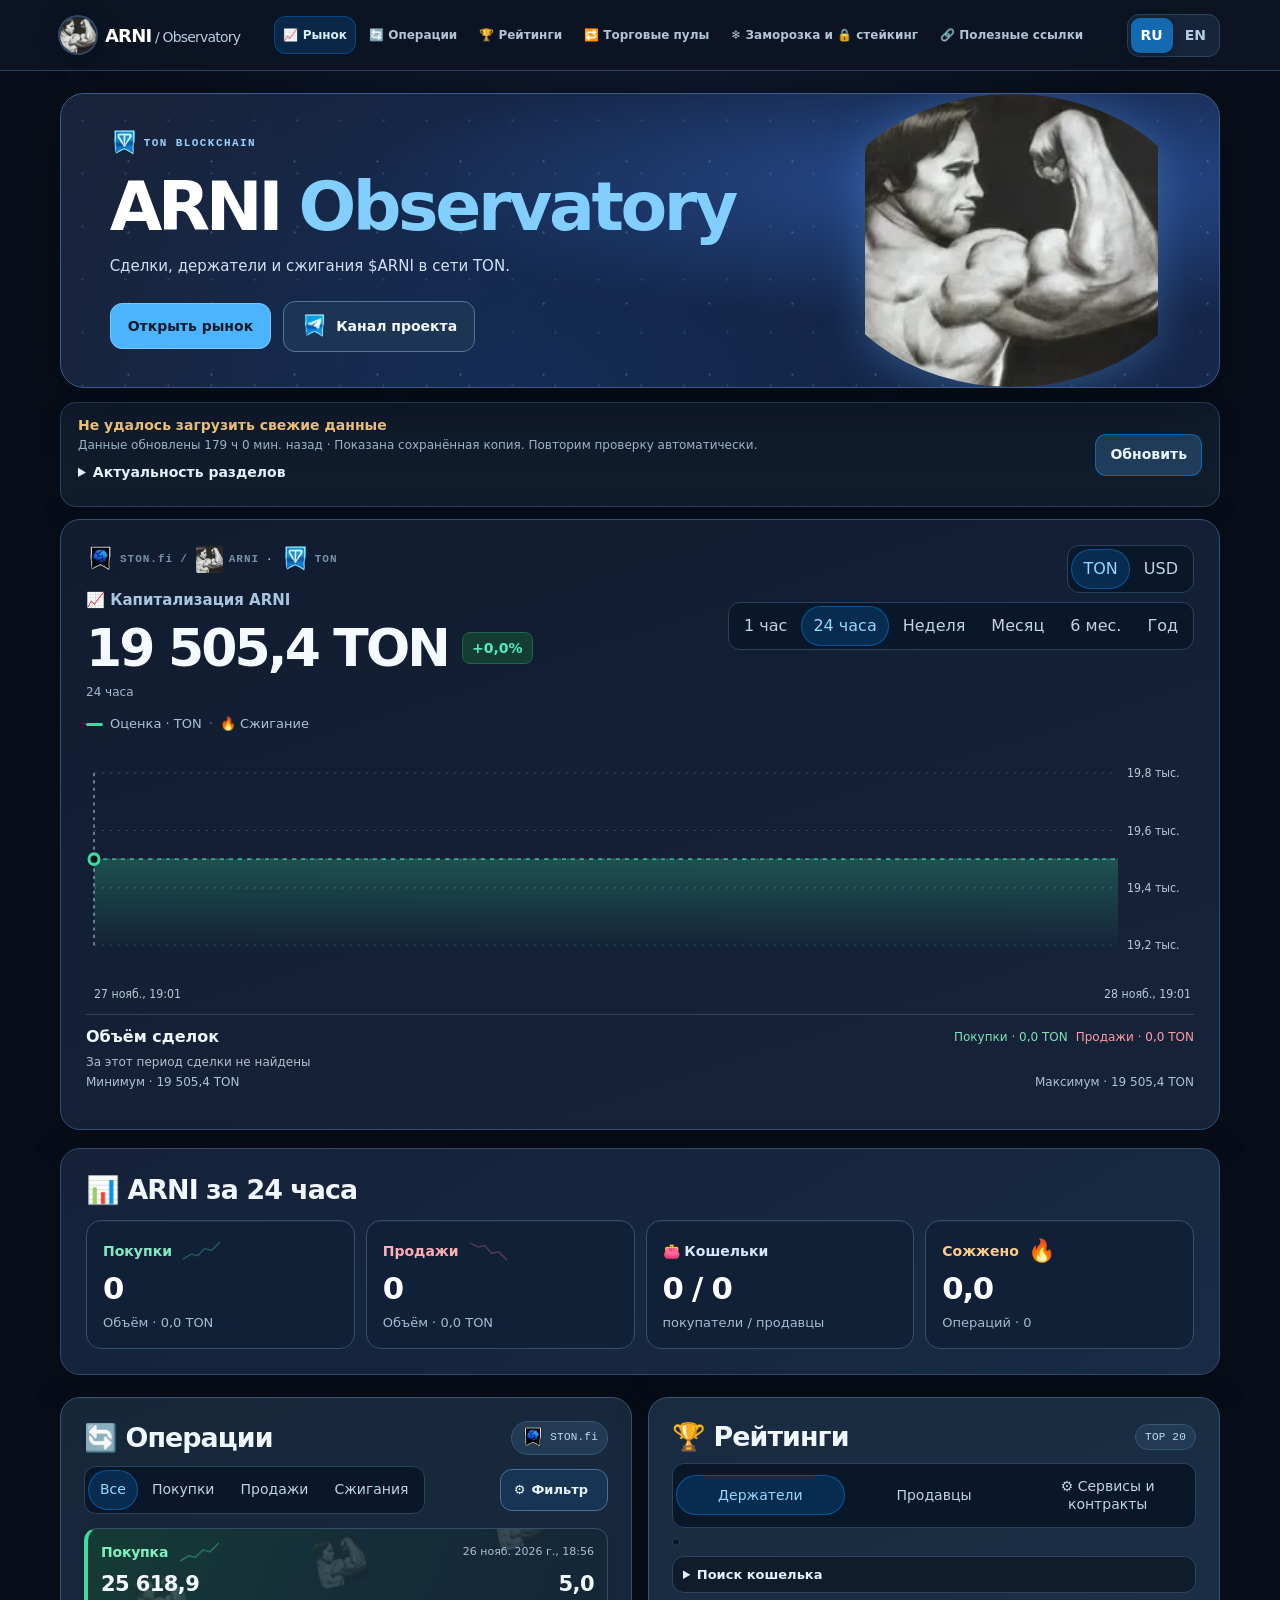
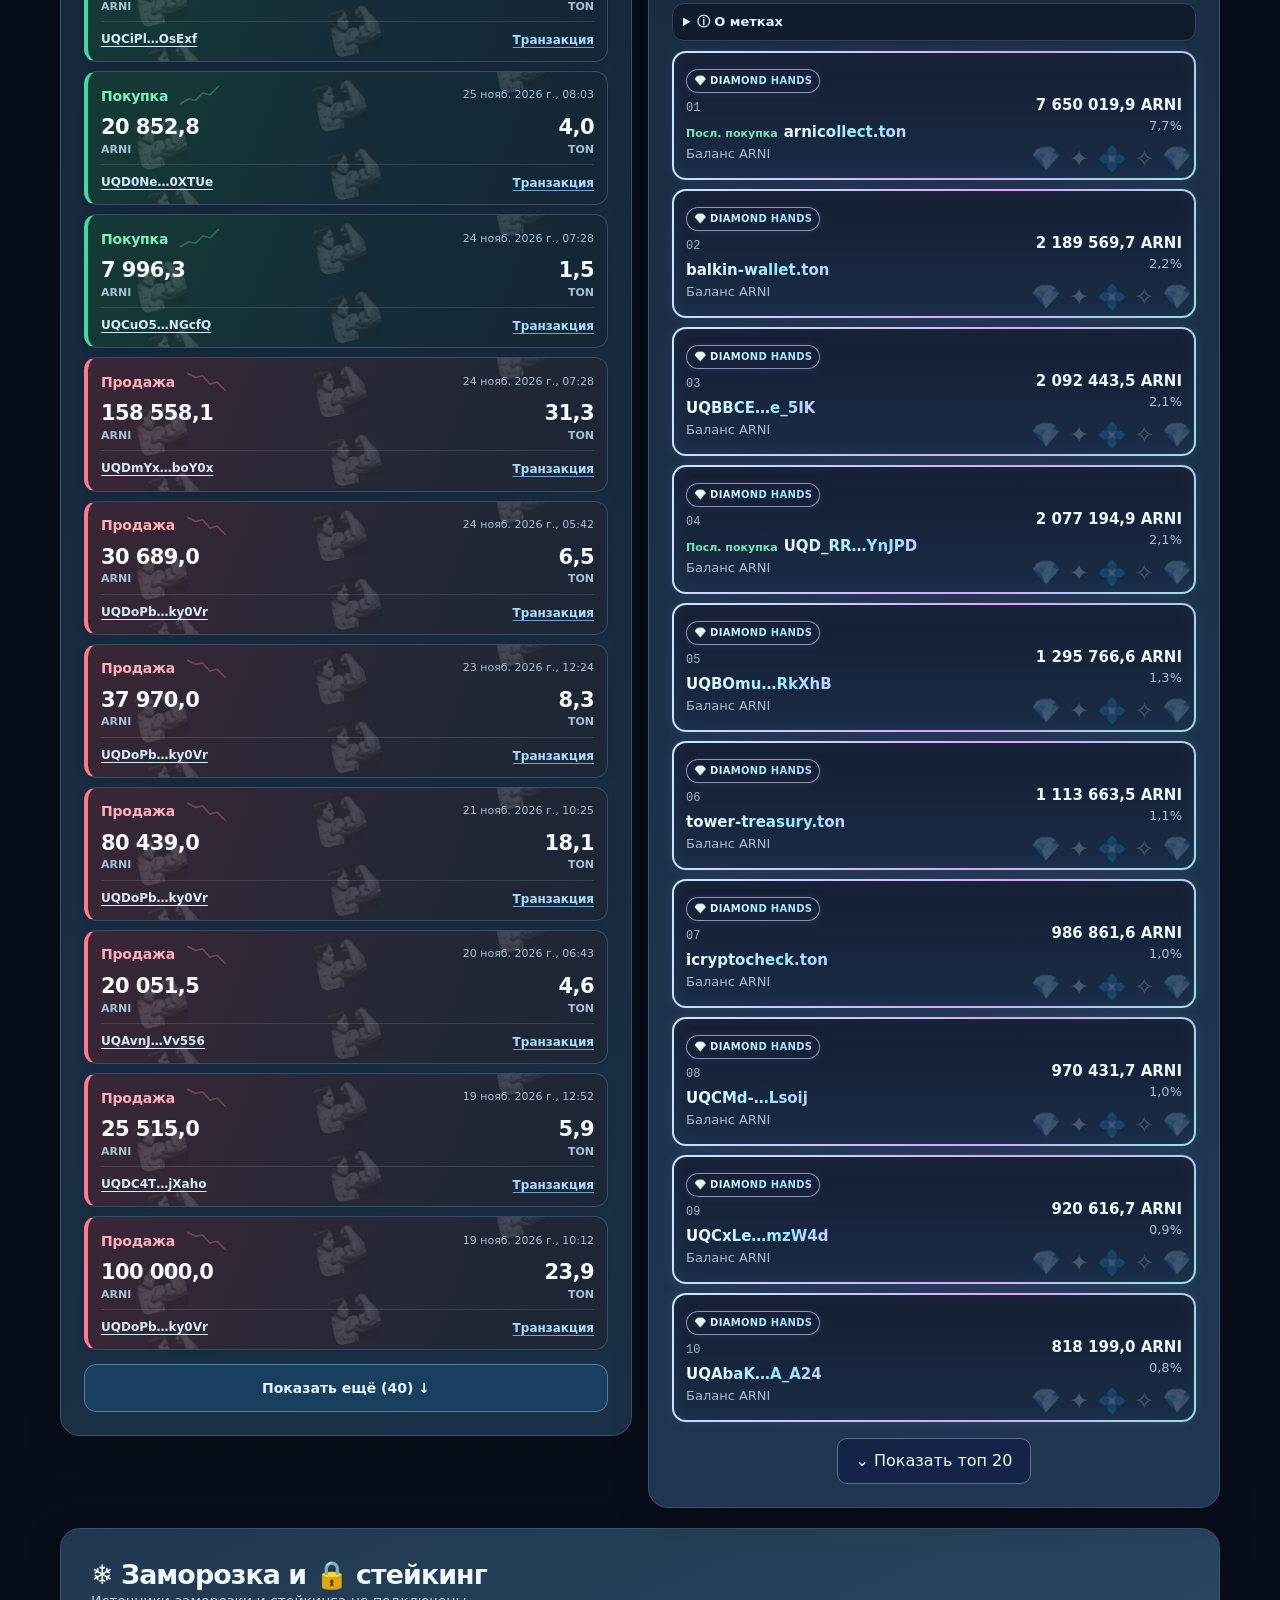
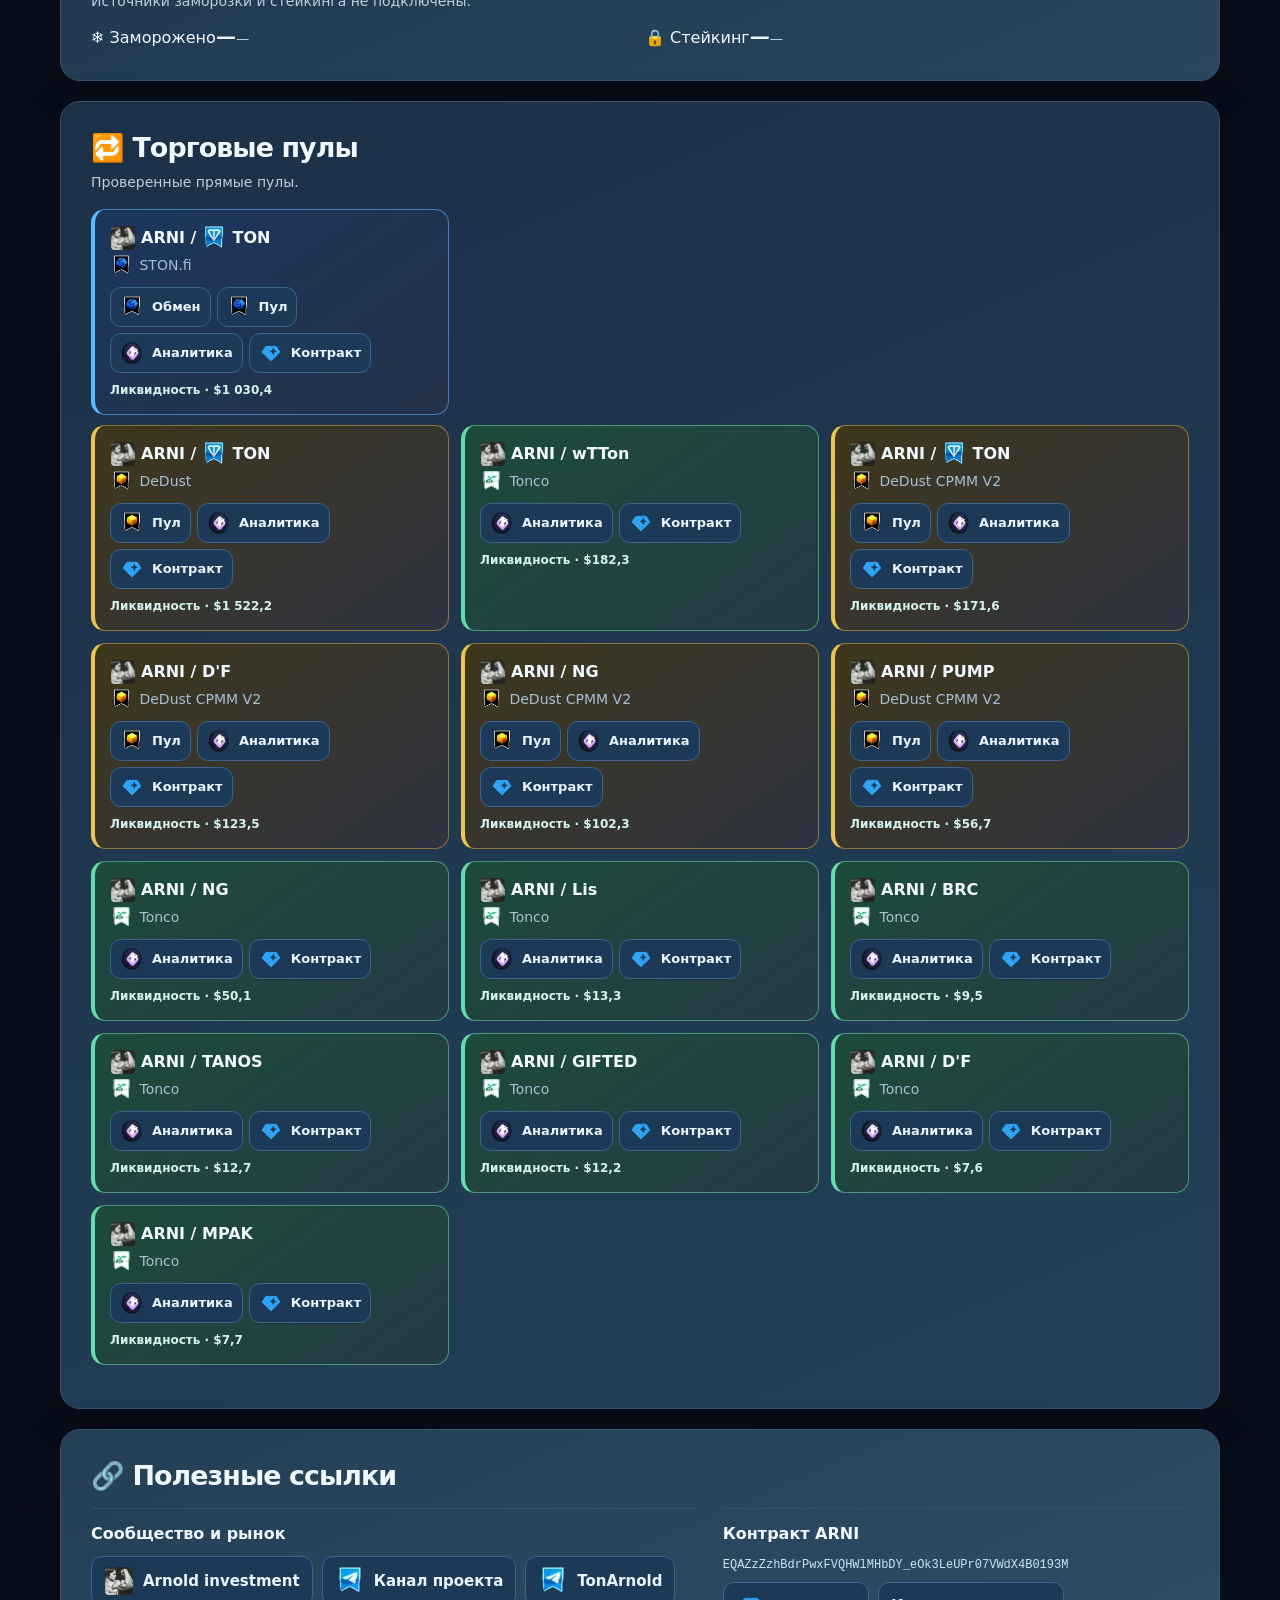
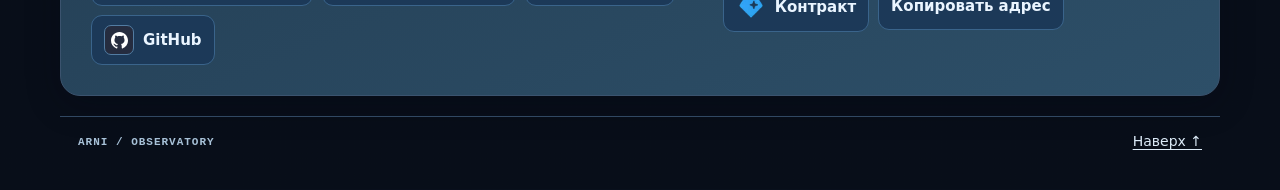
==== commit 14f6e90f: "Refresh ARNI snapshot" ====
--- a/index.html
+++ b/index.html
@@ -1145,7 +1145,7 @@
 <section id="links" class="panel resources"><h2 data-t="links"></h2><div class="resourcesGrid"><article><h3 data-t="projectResources"></h3><div class="resourceList"><a href="https://arnold-arni.site/" target="_blank" rel="noopener noreferrer">Arnold investment</a><a href="https://t.me/arnoldton" target="_blank" rel="noopener noreferrer" data-t="projectChannel">Канал проекта</a><a href="https://t.me/TonArnold" target="_blank" rel="noopener noreferrer">TonArnold</a><a href="https://github.com/Freebielife/ARNI">GitHub</a></div></article><article><h3 data-t="contractLabel"></h3><p class="contract" id="contractAddress"></p><div class="resourceList"><a id="contract" data-t="exploreContract"></a><button id="copy"></button></div></article></div></section>
 <footer><span>ARNI / OBSERVATORY</span><a href="#top" data-t="up"></a></footer></main>
 
-<script id="snapshot" type="application/json">{"schema":1,"token":"EQAZzZzhBdrPwxFVQHWlMHbDY_eOk3LeUPr07VWdX4B0193M","updated":1795890428,"errors":[],"refreshStatus":{"holders":{"attemptedAt":1795890308,"ok":true,"lastSuccess":1795890308},"burns":{"attemptedAt":1795890308,"ok":true,"lastSuccess":1795890308},"zeroBurns":{"attemptedAt":1795890308,"ok":true,"lastSuccess":1795890308},"trades":{"attemptedAt":1795890308,"ok":true,"lastSuccess":1795890308},"rates":{"attemptedAt":1795890308,"ok":true,"lastSuccess":1795890308},"pools":{"attemptedAt":1795890308,"ok":null},"identity":{"attemptedAt":1795890308,"ok":true,"lastSuccess":1795890308},"badges":{"attemptedAt":1795890308,"ok":true,"lastSuccess":1795890308},"domains":{"attemptedAt":1795890308,"ok":true,"lastSuccess":1795890308},"fragmentNumbers":{"attemptedAt":1795890308,"ok":true,"lastSuccess":1795890308}},"holders":{"totalSupply":"99941477.75","holderCount":1689,"holders":[{"wallet":"0:0000000000000000000000000000000000000000000000000000000000000000","name":null,"tokenAmount":"28361903.892816154","share":28.378511636342253},{"wallet":"0:92b517da4a59f292919493f8e823e794fcf7a0c5279beb2f52b3a8d727a6c98e","name":"arnicollect.ton","tokenAmount":"7650019.947395623","share":7.654499532748427},{"wallet":"0:2239ffeb6c73b20e8660015416265562b0e40f2a09a6fecf9fdee57c154f31b4","name":null,"tokenAmount":"3996235.729989523","share":3.9985757865077427},{"wallet":"0:a2ca9a0158d2043e56ab069d3851e3f2123e731f46431f1b9136a275590c7714","name":null,"tokenAmount":"2695686.488940029","share":2.6972649891001126},{"wallet":"0:e030bd7ad7e4f835443d7ab44587af93414afee3848d46ae19f2929a39f6ea6b","name":"balkin-wallet.ton","tokenAmount":"2189569.678052942","share":2.1908518138285604},{"wallet":"0:41084398c45f8f6b158de5c33271bbd3dad054e46c9a39bc31f407a2e4b05eff","name":null,"tokenAmount":"2092443.486542553","share":2.0936687486017815},{"wallet":"0:ff451ab5cb10c3d64cf9f9e6fadb0acd3ef0b286a42c4065db2144344ea3189c","name":null,"tokenAmount":"2077194.864840908","share":2.0784111978381348},{"wallet":"0:4e9ae5829c7ab966aa60a5d32b8eaadc63324aca3b161d9ca039d7b4b2b5d191","name":null,"tokenAmount":"1295766.568973098","share":1.2965253247649702},{"wallet":"0:1828512893669723c29c2057a4edc5b2846bc0c5a3e803982efc9486278768a5","name":"tower-treasury.ton","tokenAmount":"1113663.498553141","share":1.1143156211267258},{"wallet":"0:2d7075bcc5a3baceff8d869f9c466be6f0ee699700859811ad9da68f6aacc89a","name":"icryptocheck.ton","tokenAmount":"986861.558275413","share":0.9874394300472639},{"wallet":"0:8c77e5a8673f1b1d87951f29f313fad07122d700d0277b2f6422ca54fe814bb2","name":null,"tokenAmount":"970431.681117509","share":0.9709999321252872},{"wallet":"0:b12de63306e027c9c4c3f58b67dc71d516c66c4b31d3e99cbb28898a616226cd","name":null,"tokenAmount":"920616.694488106","share":0.9211557755739769},{"wallet":"0:1b68a40eb7997bd1299665316c8cc3a1b9241b1cfc22cfdca0803df149aa00fc","name":null,"tokenAmount":"818199.045705874","share":0.818678154582194},{"wallet":"0:3c5661b2fe16041da31bf0d641ded1f1e09c37eb71168e076296fc3916d12fec","name":null,"tokenAmount":"814665.753698026","share":0.8151427936015545},{"wallet":"0:14b54ed393a66d9756eefe09158608038cbcc08f48f12333ec7d35408fea8ee7","name":null,"tokenAmount":"751019.042408971","share":0.7514588130141702},{"wallet":"0:7c3eb6b46bf056323b377dd36b9e109e32c2b2f5af8d2a88e1ccab8e58dabd1b","name":null,"tokenAmount":"675100","share":0.675495315057016},{"wallet":"0:68b07be37abfb9d67cc107393dea532c930fa0f8e7e4b537b653596df26c39ce","name":null,"tokenAmount":"630639","share":0.6310082802432847},{"wallet":"0:5d249843127e2db14ee700950a5fb7b59e9522901fbbac6071532ff4492f4967","name":null,"tokenAmount":"628815.217452111","share":0.629183429751829},{"wallet":"0:2ead65b4adff86dee2510bb438c7519c26d53d9b0a45da04034ea8698fc31d66","name":null,"tokenAmount":"600675","share":0.6010267343680538},{"wallet":"0:f435e186bd1ff16781212899653d2a0f63d71b7e68fe89a78f4af80d7793345d","name":null,"tokenAmount":"588786.171195269","share":0.5891309438790733},{"wallet":"0:787be0988d2766eea6c4dee353abb4cf987f011a419d62f2f623b53ccb97a29f","name":null,"tokenAmount":"556955.806981477","share":0.5572819409121424},{"wallet":"0:6520bf2b8ab2f433008fde786b9bc511342c3ef0f0716715aacc817aa0b0c7dd","name":null,"tokenAmount":"556648.658202414","share":0.5569746122774475},{"wallet":"0:26c118aed8203933886afc8f20d09efebe648464f9ad5960c32a92062ec4630e","name":"wildmango.ton","tokenAmount":"505000.214589679","share":0.5052959251342258},{"wallet":"0:b30fb363bd1984b77baf6547573f9bba9022f38b7ac96a2dd0837995e36fb851","name":null,"tokenAmount":"503364.422936251","share":0.5036591756181542},{"wallet":"0:97b5a91331dc2c66692a091ee440b9d78c1430c53704b7f98032355014ecb1af","name":null,"tokenAmount":"479942.831111429","share":0.4802238689245607},{"wallet":"0:d4c8d8f8916ab68c3f33b4299cbc9c7523a21d1f49a7af7ab3ab4a7f9ee82b8b","name":null,"tokenAmount":"454996.127958541","share":0.45526255785080283},{"wallet":"0:9b54d079ccf3c18a50660a4ca02a4928b45f7378d7f0a8eec1744d4fb8beaece","name":null,"tokenAmount":"447261.264071778","share":0.4475231646970299},{"wallet":"0:b5a21b63c88563139d2a555896c0532b11654bb740174cc7e828bc27e3253bdc","name":null,"tokenAmount":"430784.661037226","share":0.4310369135373586},{"wallet":"0:2b863e59d412f815f0370837c403b7238dc15df8b6a057738cc52b7ee6ec0e73","name":null,"tokenAmount":"416601.698878577","share":0.4168456463298363},{"wallet":"0:3680e4d976363e33ae3d7806edf440ea50427b150488c2cbfb91852c9c1ce62d","name":"bad-student.ton","tokenAmount":"388167.912850646","share":0.38839521046670333},{"wallet":"0:f21e0963e157e09cb8122c2123b8d4b5f3497fb8f5cdc77c1536fbc46783c9bb","name":null,"tokenAmount":"385759.622571558","share":0.3859855099766703},{"wallet":"0:828fc082ae958b7a958aee2b70a78116b1915540eef965e11067c14688fe528d","name":null,"tokenAmount":"379721.659600989","share":0.37994401138519185},{"wallet":"0:bffadd270a738531da7b13ba8fc403826c2586173f9ede9c316fab53bc59ac86","name":null,"tokenAmount":"375440.870810911","share":0.3756607159142301},{"wallet":"0:c29b16ecc89abe38ab93117cbd9d4540795b0aa421618871f8971a6cf5c849b3","name":null,"tokenAmount":"358750.472112842","share":0.35896054389974436},{"wallet":"0:192e21e998a4e3e7d25e34825375d91c9febe265c97676153d91c7f12b1a01bd","name":null,"tokenAmount":"355257.347573105","share":0.3554653739078868},{"wallet":"0:2b0ca4888bce9d4cecd7b5de84a205c70cbecc1fff9f6c0242f2a9e88f61fb45","name":null,"tokenAmount":"353996.278969848","share":0.3542035668667587},{"wallet":"0:fd5d18f90936fe367814f5d5d0518f6168330add8e3492e6f79433005570743c","name":"xxx-edkij-xxx.ton","tokenAmount":"352679.520700131","share":0.35288603754924064},{"wallet":"0:e5ce042addb9ceca1dc065ac3cc828643287aedc04c91134b3835cc5d1bfa62a","name":null,"tokenAmount":"352512.931148496","share":0.3527193504485639},{"wallet":"0:5a4561d6783a3ed6b21434a5f3f54e5373cc0c8eef89904ae501b1b3361ad5f1","name":null,"tokenAmount":"323145.558991445","share":0.3233347817807757},{"wallet":"0:9142e506f842c4d878b7e4224e11023ea934eb6c3c4b651548a27fd4cec29f57","name":null,"tokenAmount":"315643.469123697","share":0.3158282989503795},{"wallet":"0:25ab4de17a8ac1df22a67b30a768c54eedf26e8b3d0f60daa1e6b1b88bc84510","name":"tverloft.ton","tokenAmount":"297314.463799024","share":0.2974885607982958},{"wallet":"0:fa263f9ccb2b2378db105fb2385cfad48b17f1230653587197e0f470d189d18f","name":null,"tokenAmount":"277274.238070697","share":0.27743660021146427},{"wallet":"0:01730f4496d31e1bc37c0c88fd25cd87c2e5d47a30b5c331461eb24770508d84","name":null,"tokenAmount":"245325.342572362","share":0.24546899655219676},{"wallet":"0:aca093ec1b5ecb97a51865c71337abdd162f67de7c1d94a7ce0e68391429dc66","name":null,"tokenAmount":"243025.749065934","share":0.24316805648386963},{"wallet":"0:5946d463765e245eba77c49d8c3ebbd2780540ed7240e99189e383391953b2bd","name":null,"tokenAmount":"241243.910254176","share":0.24138517428933653},{"wallet":"0:5612970cd9ef1e1d6f6f344ae0ab57873d20a1ce12a61f8a8c4d2df5a5dd6196","name":null,"tokenAmount":"235236.718678665","share":0.23537446511157376},{"wallet":"0:6d30a2afc41cf271bced4116a7b020b34c5703cb806d13a1a9e119526ab269a5","name":null,"tokenAmount":"233719.308767704","share":0.2338561666581961},{"wallet":"0:560f4d4fb1a38d513e0dceabbb9982ff2bf259d78b50d2e0166bc7ec6656b0af","name":null,"tokenAmount":"231402.434406896","share":0.23153793561642227},{"wallet":"0:1b3a38a203fa6d7664ba06a5c73b22a74f6f36a410f87666e0e2567573caa2b7","name":null,"tokenAmount":"228871.687661726","share":0.22900570695406391},{"wallet":"0:d8cd999fb2b1b384e6ca254c3883375e23111a8b78c015b886286c31bf11e29d","name":null,"tokenAmount":"215434","share":0.21556015065026393},{"wallet":"0:09b34213a2f7658b981fbf8bc57b9f639d0e54027b66c96889ac40a9ec42bc18","name":null,"tokenAmount":"207248.068934306","share":0.2073694261883235},{"wallet":"0:2abacf562bd2430c36649f5797601ebb4f43da5da6913de95d4d613725830c44","name":null,"tokenAmount":"200856.213413716","share":0.2009738278196672},{"wallet":"0:5d477e6aed6786c7c45f53362be81387e3972a61e271c2f74ef156ea831dd1cd","name":null,"tokenAmount":"183972.092","share":0.18407981965225645},{"wallet":"0:db5a52e5625dbae6649a5bbb48e12fd3595bd92ceae27be667398b15717956f8","name":null,"tokenAmount":"178001.530005569","share":0.17810576150458113},{"wallet":"0:0ac1d9f8ff2934c2fde209b7c48c162e83e6696129604835bb248e5853f83a1c","name":null,"tokenAmount":"170723.983600887","share":0.1708239536220856},{"wallet":"0:251fcb62765b36fba96702ad140de93adf6279b3f26d717a4cf76e56bae1079e","name":null,"tokenAmount":"170058.600024","share":0.17015818041974068},{"wallet":"0:b3f5d506bf357992e6c7ba13524e1623d15548c0124719434d2e3e062eb40661","name":null,"tokenAmount":"165177.70615962","share":0.16527442847383753},{"wallet":"0:1d06760fd238e81a416517e50cd2d0e5f5c970cb168d642da1d31275754d417b","name":null,"tokenAmount":"163913.194299048","share":0.1640091761591428},{"wallet":"0:e4f35320c3745b39b649b5631391907fbc1e50846f9babcd96c67df0f0a98bf3","name":null,"tokenAmount":"161655.336874268","share":0.16174999661166006},{"wallet":"0:cd6a20e457317b852bd32506e03a423f9ed6d6d919f44f64bc3d7726f1db05dd","name":null,"tokenAmount":"148431","share":0.14851791602611158},{"wallet":"0:8a31b92c9a18a8c73403ff194ef2f8bb3bdd1feef2046da3366afcaab2a591f4","name":null,"tokenAmount":"144359.317855597","share":0.1444438496463967},{"wallet":"0:a26ae816046a88bc2d0675d0f4b4f151aa4aec60eca87f891902eb51e0e55241","name":null,"tokenAmount":"142671","share":0.14275454317064068},{"wallet":"0:132baefab80ce3cbc00a5ed16b822f1b00f23fbd9afa1ea427f6623c8ffccae7","name":null,"tokenAmount":"140937.309787285","share":0.14101983776929394},{"wallet":"0:2d60781f731547f68e38d1dd00d655c92cb267128c02815b547a93c9da4bf8f7","name":null,"tokenAmount":"137804","share":0.1378846932248808},{"wallet":"0:1dd2b5bb7b591db82b68ee9ef669497a6d4c1e94699688a5ceb37d725d8be2c0","name":null,"tokenAmount":"131827.416022234","share":0.1319046095676067},{"wallet":"0:a6088f950e76957635946f57083d8131efd0691b169ec94071da125267d045db","name":null,"tokenAmount":"129221.488980245","share":0.12929715658546484},{"wallet":"0:f6390337c899be6e98815e1ccdb97e6bffb1af94e6c0c5efc66ead430cc5880e","name":null,"tokenAmount":"127496.234338449","share":0.12757089169461375},{"wallet":"0:60a5bd7c3503cb772ff087a70c452841c48204de0e4dad49495dc96ea15ae9e8","name":null,"tokenAmount":"126578.111002846","share":0.12665223073794904},{"wallet":"0:b0b81319b92aa6b9a667bf3433d22d65fa532d8de83ddf4340a8005a28daa851","name":null,"tokenAmount":"124980.231731177","share":0.12505341580380724},{"wallet":"0:3f3da1e86bc10e732962ebfd638c1da6fbabd153b73fced0e7db2513cdb3ae64","name":null,"tokenAmount":"123640","share":0.1237123992795874},{"wallet":"0:aedafe2810e4360191b6f2cfd2c56740b3e1f83747e09f41553ae2eeb65d9d9e","name":null,"tokenAmount":"123422.719369221","share":0.12349499141683544},{"wallet":"0:eff96257227cde6ce52fd5476257c807cc86f275f03ef46295553c045f7ff5eb","name":null,"tokenAmount":"123246","share":0.12331816856690414},{"wallet":"0:6ba4ae0158ad7f0a7b9ad7dcd330d750dde218dfb2ce57681e5a37ea37872b0b","name":null,"tokenAmount":"123220","share":0.12329215334220932},{"wallet":"0:bffd4a637205294f33345ab8577a1f9ec037232dccc76c7584b7798d10acab53","name":null,"tokenAmount":"122708","share":0.12277985353283412},{"wallet":"0:f942eef7d495adfad368afa00accfa8c4beb9bd130ecd60e89d051e2bf33095c","name":null,"tokenAmount":"122269","share":0.1223405964697175},{"wallet":"0:16230ccb216a4ecffc9b23da3b68ed4a0091d2b43674ccf6fec7fd7250bc63d6","name":null,"tokenAmount":"118327.376751543","share":0.11839666514391019},{"wallet":"0:0143f0df29812d94903c3dcd3928d7a601edb1ce48520857d6eff1f53f81f92f","name":null,"tokenAmount":"116338.53564442","share":0.11640665944067452},{"wallet":"0:97e0ebcff9bf94db10b739875ca64d52ac1094c92afe4635ee0f239974f2f567","name":null,"tokenAmount":"116057.697817529","share":0.1161256571649292},{"wallet":"0:0340d3fa1ddd5fce3d43d96d24128f7171ba182c38b5cafb82c7ce0712a14e03","name":null,"tokenAmount":"115896.193875405","share":0.11596405865171931},{"wallet":"0:0b474ada8c64e1e34f7a3901d6eb59d173d00807c75aa84df9864f9a8910f95b","name":null,"tokenAmount":"115828.718310871","share":0.11589654357584381},{"wallet":"0:093794106bdf89e3a3af1209280a80cf4db61b771bb4dfb6902e565be1dd19f7","name":null,"tokenAmount":"113762.333712319","share":0.11382894897441018},{"wallet":"0:d6f8848ab1e31733636f2e13602d2eb6d09d51f939af0f2b47db6221aa44eb9b","name":null,"tokenAmount":"111843.535465477","share":0.11190902714611602},{"wallet":"0:a3f7a8af651060a9b432ef8bf54499d92afe6ad5aae5593bd3f59f96eee00361","name":null,"tokenAmount":"109604","share":0.1096681802866378},{"wallet":"0:263c565fa657d0b854e5987124eebb2cdd56bcc93839bd011a1b5de2d87df52c","name":null,"tokenAmount":"108763.70990591","share":0.10882739814792262},{"wallet":"0:25f15a0aeee7b983e639c2fff4567379542989d82b5da3a47f63b9604fc1511c","name":null,"tokenAmount":"105581.140807246","share":0.10564296544759265},{"wallet":"0:620c7df0a22abbff822fdcd3af0a2ed41cbf9d18b925c8d60f5392419ab04a68","name":null,"tokenAmount":"105494.438824255","share":0.10555621269493887},{"wallet":"0:ba84418a0777a0c26d96a31707fff2dad3dafa8e541755b3d67e1f3bd62a27bb","name":null,"tokenAmount":"104697.143084292","share":0.10475845008634765},{"wallet":"0:5ee7518b03f2612768d8f78ad862d47b79982e74fc89dc44d3e111639b54cbcc","name":null,"tokenAmount":"102298.236003516","share":0.1023581382891009},{"wallet":"0:86f1c68bcb39e8075d92dd73148fcaea243219d81354e9a8a10665cb8978a343","name":null,"tokenAmount":"101175.836381357","share":0.10123508142879846},{"wallet":"0:e83db085236b402c294adc56e4d31bad0532a1cc1edabbbd381d9a314f2724cb","name":null,"tokenAmount":"100000","share":0.1000585565185922},{"wallet":"0:1950593974dac9cde81b13d455661995fcf7a633ca24a591f91e60798d173ad7","name":null,"tokenAmount":"100000","share":0.1000585565185922},{"wallet":"0:d6095e3b94eb8be0c919667fb74aec8aba21b419efa28a2621b4aeeb28961910","name":null,"tokenAmount":"97442.940388179","share":0.09749999958168419},{"wallet":"0:18f77e16bca741be91c1873813ed7ce9454edf5a32730430d0364831d61577bb","name":null,"tokenAmount":"93712","share":0.09376687448470312},{"wallet":"0:e328f3366a507b7ca05b8b0df62f7b33d81788eb29d0b9c165156038f2f36759","name":null,"tokenAmount":"92123.685703028","share":0.09217763012617451},{"wallet":"0:fed389933a65c16e25d6353dde0d8a5b19481c2fa96f74c1477fbf217f6bc952","name":null,"tokenAmount":"88844.684503456","share":0.08889670885765545},{"wallet":"0:fc89e74a203d864210762625f031f218c8e97d4436a913bae05834df3abb0e4f","name":null,"tokenAmount":"87531.408605363","share":0.08758266395091702},{"wallet":"0:4d0d4944bdfceb158417134663670805f1e23a8042aa8aeff8152c493e685424","name":null,"tokenAmount":"85959.381892102","share":0.08600971671354139},{"wallet":"0:23c8c33d418ef6d11b74129fed5102651965acfecb8cab25102b1c62131f8669","name":null,"tokenAmount":"84729.616414043","share":0.0847792311276316},{"wallet":"0:fee9ca9be86161adb162af6d0d2afd3f9168342f03b3a2952f8b0702591c1dbd","name":null,"tokenAmount":"83185.853114046","share":0.0832345638535908},{"wallet":"0:ffed272f087c262ce146645dfa023e7b842049867e0e82e7ea8b3eac6821bbec","name":null,"tokenAmount":"81333.287534017","share":0.0813809134756535}],"asOf":1795890308},"engineVersion":"1.3.0","methodology":{"valuation":"last observed swap in primary_pool times CURRENT total supply; not circulating market cap","primary_pool":"EQCgLnpHs2Cer8zoRPII_sb5W6t1LaXExPnBXJDg8-GXuHVM","sellers":"sum of successful supported native TON swap sales; service roles excluded","holders":"balances excluding known services and identified contracts; unclassified accounts may remain until verified","burns":"accepted burn notifications and zero-address transfers shown as distinct evidence","usd":"historical TON/USD rate from CoinGecko","history":"incremental confirmed swaps; missing intervals remain partial"},"serviceRegistry":{"asOf":1795829917,"source":"https://github.com/tonkeeper/ton-assets/blob/main/accounts.json","sha256":"4286bd47e11399901a7d713c9e98a5dba17300d76fe272f4f5d46110a84f4e2e","entries":{"0:ad8afecfacc248996885d8be6824280f9f3a7e54c2f6080b7971b9f556c280c4":"Crypto Bot","0:dddcd3cdad60af4c0d69389f567ad51d0c263fa4968d655ab424c69aadaf9322":"Wallet Bot 1","0:436a76c2794a88e3fbfec6b9c0374fc8db046f10868b835420d9937973a665d4":"Wallet Bot 2","0:6e814e6450e8c578067bb656298fb4d01397dd15018d7f34dc369eaba4c2111c":"Wallet Bot 3","0:5f00decb7da51881764dc3959cec60609045f6ca1b89e646bde49d492705d77f":"OKX 1","0:f15db2c62cd86aff0860d39c491fc73a31395fafeb5945e644498562260c782e":"OKX 2","0:e7e86da08742ed933434ffeb8f08a63c7e100ee842e25f599a9cbf0891574a6c":"OKX 3","0:0338def34b84c6ee9134a04ab1601450be446340a37ae259de57cb37bdb590cd":"OKX 4","0:a30a49ec725e9f57244b66af4c2da7ab76004b4fce80d3a34b1cd0c37762abce":"OKX 5","0:24da1e7b8da901e5b3dd0f98c397feb6e5a5ea483195a8b6bd0682cf2c5327ae":"OKX 6","0:7f2e84c723d8b6b6b1aacf810c8c26ab23c22022b464b87104b2d3065b0ea70b":"OKX 7","0:854ec4521efd52ad43bcf1988e4c44ebdf9a26ad18fa51abfdb685fc3b348a5c":"OKX 8","0:f9bdc0de461c1a2e002fada9550bbb095c8f9f73668d70c517a9cc7e050f8e5a":"OKX 9","0:9b9b739de2527ae72d21083f5198d710c7288453b4733e57ecadb2e189ac829c":"OKX 10","0:b31535e934db05bbc220267467903c8108bdabcbc2a06588838b726ddf589ef0":"FTX","0:57eb74407604a19f7e04005315ef70aeb7b675e6551977586756f6baf12125ee":"MEXC 1","0:1c7bd690f4f93de8b93db5790129dab65926c6e1fc9b57380089db5529516630":"MEXC 2","0:d887d0e2d1c4fc4126e71c970d33ab1896940000eae703bb1ab6cecc830777e3":"MEXC 3","0:7994848c1fcbcbc57a6a5a987b66eb424b8b54e10759b6b514a66b600c2b0eef":"EXMO","0:8d195793baad9a08c46dc353aebe999341dabd07721b9725f19e18abc3d10d92":"EXMO Cold Storage 1","0:26ab8ae763a3a7c3067d882b7b01cd5d37254cb8768f57b6a47c00028effc7b8":"EXMO Cold Storage 2","0:0130c77346e9ed82df677d107ad6a775c11f9c18f6a05c0dd17906b355850dad":"EXMO Deposit","0:342a359e38357c083968129fddddf049ef5c47315bfbef27505a356bf9f02d65":"CoinEx","0:555f3053e257130374bb831ae0e219e5e5f9ec0ca8f8a0d133369d3d690c64c2":"Huobi Deposit","0:85af78e8d035e920117cda654615cdf371d464480b629e110d3c5310d85ab362":"Huobi","0:80d4123841167ca989ac912443cc99a4b9c1a87584536427ff6fd85c92395ae9":"Kucoin 1","0:b37e57033db21d10b950e6143b658c10c3bf425bd193025960aef7f22dbcf4fc":"Kucoin 2","0:07ce60b7e5f255a88c3707f3fbc79e2cf924ed6b4b7d09c6324f0ba2338a48fa":"Kucoin 3","0:a14b1f452385b2bb984ad2c4441e1d23cae071fdfc096dfba53ebba3b6ff1d10":"lbank.info","0:75726a716f747e60b0371cb0d5d35471e8e1e931003fecc3a0961a8bd82c09c7":"xRocket Bot Cold Storage (Old)","0:c1dc654b598ab84cda4f12372efed8907cedf0901865a58649087373e01b1c24":"xRocket Bot (Old)","0:45614fee399c43d77bb597558791831bc0ee31754cbb2b5b1fbf5a3488ed9940":"xRocket Bot Cold Storage","0:011a8f0a0b36b779af033473274966666d1cd6fb4e77df679375fbd6f970d012":"xRocket Bot","0:c3f1da8ecda8f8cd42bace224ea3f1b6971eaa7f54c492d4d190527b4f573f7c":"Bybit 1","0:4a1f3ebcc66bdcefa90245bdf541a50ada1c688a487534b1587abffd93038834":"Bybit 2","0:cd525c15904d7b4027eae08b318624260f371ce8c9f4fcca0cdb7b583854107c":"Bybit 3","0:ae62a192da96e266161a702cc9f6de91c0c3441f17ceba51bc442dfb2031a30a":"Bybit 4","0:e3ce05c4da977132c24a3b102da8b5fbf2ea9173337b49de346e4a4b057f7579":"Bybit 5","0:e33ef85d174eb457c072d1ee10215b69ab9b64192f7421302ab1c8e26b7ad4bd":"Bybit 6","0:7f97f36dda3f7dedc9e12f8c09c4f89e7fbc17527ab3f67de4c3b155297a56e4":"Bybit 7","0:7d133d4e425c8e00de015513a44e66e6d163b21e71720aec7579965e5de28c55":"Bybit 8","0:f2dc1860686cd658987e2bed8216532d8c004460dadea907cc7d4ad7236c496b":"Bybit 9","0:4a1c20bc9a6f9294f75f1c87a7f383a8b73a483a2e6dcb3630ddbe78b3ccad00":"Bybit 10","0:008bb088e81e38d583826901093567027cc1575ec744ac354fa4eeec302d166d":"bit.com","0:1882478daef1b7ed200cbbdc201bd4ed0b24c2e5f1a4c7c15aeb7e3b1a759193":"Coinone Deposit","0:a4d2072b1edc1355fc7fbee0095beec7889a2d3cfaa9edcf2ce9e128631abbd6":"Coinone Withdrawal","0:f3f4ed0913ab555d023745058f1a6c55a49d4876593cb9bdab1f780a99b185bc":"Paribu","0:f9873509de5a2f97f7b2805f5f7aafab447f43c91e751cc8efabc6d2ea09d78a":"BingX","0:b496b8f73b469ff06a2d89e62c4d70a103fc228c821537b49dff092060bc281f":"Gate.io","0:60ff0b28e2b3839bef250a81be9f2e78a6265b980ec5d24df4e44bbff2c3fb25":"TIDEX","0:23eef28b6da5a368d6c0b8028fd5ed47c26758676bc9db1b5653caaadc969f91":"CWallet","0:00ffafa9fb3d4f837824436d19953c792be6632af73a9b82c4dc69ca07195087":"Matrixport","0:b58c73481f25a280f9705ab3424be850614d823256263ecfa049fa9fb917720d":"QMall","0:00b402b789e5626e1c61b50c5dbe2024426e92f16c0c2fb735396df96046b5fa":"BIT","0:2c54797319837b4c6d014fc991c1a8d4294dfd4d6cec4937e370f1f27db0423f":"Bitforex","0:6a5a76a1538cf9596590ec3708470649c342624bf92e63a6a7a15254ededa904":"Bitfinex","0:59b065c5d66261a5317660e96eee476aa6a11b749bdcbe8c0d1f3dbf24200d1c":"OMPFinex","0:3cd5ad54b190a71caab984b0f210e3742c7f2147b7e9073377d7c6b470017362":"Bitrue","0:6c53cd87cc0d33486db42c1c7fc03dfaeb2f7b815afc368ab1aee567edda3f72":"Coinspot","0:9a582c23266b8ea47eb71118a3c040d42b230b2266fecffe2d3cd390c0922c35":"BigOne","0:dd528505af15c6e5206bdd8f6c9a3b541f80ca98ae8a5066ab3ff8de1ff5e678":"Farhad Exchange","0:2b6f3cda567c385f0645486f3c665a451f56b2969d1be57d86eb77c6077a81d1":"BitTime","0:cdf7f0d7c09036f064272e3c429ed570be49ef29eb3a735b64bbc17915073732":"Bitget","0:e9c0a24ffaa6aa4f228890e71ae9550bfc53a6c57e643bc31c240e18727ac1ce":"Bitget2","0:336502faf83ef5b532d315ba71450b661c90e83fce64d8bc1fd2bf642f3555d9":"Bitget3","0:b308c7f9b4f596f6250175885972549871b05c70ed3619fd5a939401eea972e4":"Bitget4","0:e2d1df206b372db1f3b890e60d185b67aa0c9f1b6b6ff60a05091c8c01b40ac4":"Bitget5","0:7a0dc94da9f48b968dfb87be38d4fab7286288db7a04d3081feee177376d9089":"Bitget6","0:8785ef5ebb0fd24c6911d10f43c00961e9748fa54297a1ac517e3c5fe76bb0be":"Bitget7","0:213b6804c2082135a4a803da8e3b30cfed51aee9af2ad2100334b7f4711d3bcc":"Bitget8","0:573dfe99490a041703e977e4724135c5b8bea0bea67839612247451ca9d5c4cb":"Bitget9","0:de2519a527de7e1d4c1028bdb74e022b28a6e370e4fec3fc27d8d971308f99bb":"Bitget10","0:06476e580e250d0abec5c365a711833483c581d57b908be37d56bdb0e338c312":"Bitget11","0:c9959a997e1d4e4383d8db37b86d2101ce78dcf1f1b3904d9888fe572ef0efd4":"Bitget12","0:c07e51e5b694937758f45f4003071c84f4c4a68bdb168a22c3d6c8b89cd6186f":"Bitget13","0:1797a5c4c50a2b312ce9927ff6f12efd3b0b58ff311445118c2d2e64312b5d79":"Bitget14","0:6083005b354ab1c4785aa8ce8293ee5c9c182e9248f27e9c9074f35c16342083":"Bitget15","0:f99b14600ae44d2f12b178e8c6eabd78892ae82c5e45b6898f9deb7eb203f9c4":"Binance","0:8e91b50381c36dd42accdb51f5cb5d96848568b4924f8079b1a5ae7e10f43eda":"Binance Hot Wallet","0:ca1d9edeef40b3a9dbd9082f3767859547c3ce0bf641d09d58e33a3cf06fb309":"Binance Hot Wallet","0:a2faca7adfebd5c5970108d1f79065cef32b0c143fb13489066b684cdd7ee95c":"BitMart","0:5d5a830e48214791f4ab5352900c624d3bff3c5efd630196b180158eb789990f":"Nobitex","0:cad898b200a0934ee416c2039bbf3f5d7f1a323172875b3c19d378a6f540f7b1":"Nobitex","0:4532d5bcdfb05d3275cbf255bc91c3635cd48d63b719441581c5542a4750fdf5":"Nobitex","0:a32d52ced80a23fe4fe90ba94593ef686de03f9fbdaa069e642826a95234b982":"Nobitex","0:fac8ffcb6f89572a1232d59e91c65909ae408663fd2ceaecd35f35b5e9d670f4":"Bitpin1","0:c14ce5d772539be26fde315a505a1e0514104e76eef776f0b845e57df0557ddb":"Bitpin2","0:dd36441bf4aa8a6a6ecfd763efde1eb82dd86bdcfb1456b45ff4b73f87657184":"Bitpin3","0:402f5d4f4f8bea7b0bd511b9d3771834c1a22bbbbc8a326035eb07aa24f5c9f9":"Crypto.com","0:ca6e8f2a3dfc875b8673d8677f3818c4b8c02d1aa481a86a0c61bd09f8269f1d":"Foxbit","0:60def37fb0e6f41b18a73c2496d96b25442344864ca0ed97189a6f37e2439c56":"Richamster","0:97ad93444915089e812238ff10abe9066d0b03ea3dba2a8630fb9c9f88aa455c":"Wallet in Telegram","0:1f5806c73d03bbc96eb7eebf16067f1f2e8e270cfa16d57001aa9eaf7456f008":"Wallet in Telegram","0:1b44ec553616b0e4551037038834bdf0bdaa1f0440e10f3331d9841585612a68":"Wallet in Telegram","0:cf06c94efdae26faaa1d85092fc4daee78eba09e69c36dac051c1d8ffde35f40":"Wallet in Telegram","0:91887059ba56a03790b0696d7a402ac0691dff62fcd398e813f97d3b2736fa58":"Wallet in Telegram","0:6db0f022632b6269f0d4dbf8ea60a8448bbc2bcfc6812e31af8cc6405c268af7":"Wallet in Telegram","0:dd6ff02c59634745529b99a8d5beeea9f6c38a9188e6a7e96a424e3820c8ac0a":"Wallet in Telegram","0:023895aef955024920a291c6f3715e291df1b3dd254eafa8b09e21a2d58d5897":"Wallet in Telegram","0:f5066318091a8cfb530ec732104ce38f7783d92a6679ffcc0ce0960b0e94c7d0":"Wallet in Telegram","0:0c5684355f5410a923fb7dd59314905dc7ff157b28c9130671c7a4f17007e898":"Wallet in Telegram","0:23fe558cdf44249381aef36472e64a5072a24ba97fb61b2f5791da6013aec92d":"Wallet in Telegram","0:b7be71ac1b40e436db36721d9c20e82d44e78fc1e86a8ad15e00b1cc16831dcf":"Wallet in Telegram","0:55b7223f04dd1f2e1b3f28e4ad628fe6cab60004f280fb0a58cd27fc590b2eac":"Wallet in Telegram","0:659dbf460831a72795c4a9a9872fb4a3e7fd302783068dae53e8f2a5c150084a":"Flipster Deposit","0:d0a6eb95408e95ce97b0ca597fc523ff4809523635e8f519e00fdcbdf42f0c54":"Flipster Withdrawal","0:ec85cfc7fd1009362e421b5a0141f510d6540107ab73e7829fda1ef9e97a75e3":"CryptoBot","0:817438e5b0e6eb113ab74d73fc95f7ec19247dbe6ee27a42c3d0164d614c3ca1":"Ourbit","0:66a1e72196d64d6faf48fa4b2ea861f67b0484d2d14a59caf701d8c286ce44e5":"OKX 11","0:419712bc541c4489d6f1c38a105722d293b8847fd54f2717ad69142911b8be5c":"Bitfinex 2","0:6c25b5f2fe5ef1a6a1978f611f61a50883fd50a0822b19176445fca931823263":"OKX 12","0:14de4b02647941779108b7b99be85596260ccde813351000055d744dd8aba04c":"CoinEx"}},"identity":{"byWallet":{"0:0000000000000000000000000000000000000000000000000000000000000000":{"checked":1795829917,"domain":"craon-wallet.ton","linkedDigits":[],"role":"Zero address","activated":null,"serviceCategory":"burn_address","roleSource":"https://tonapi.io/v2/accounts/0:0000000000000000000000000000000000000000000000000000000000000000"},"0:92b517da4a59f292919493f8e823e794fcf7a0c5279beb2f52b3a8d727a6c98e":{"checked":1795813262,"domain":"arnicollect.ton","linkedDigits":[],"role":null,"activated":1733839449},"0:2239ffeb6c73b20e8660015416265562b0e40f2a09a6fecf9fdee57c154f31b4":{"checked":1795813262,"domain":null,"linkedDigits":[],"role":"DeDust Vault","activated":null,"serviceCategory":"vault","roleSource":"https://tonapi.io/v2/accounts/0:2239ffeb6c73b20e8660015416265562b0e40f2a09a6fecf9fdee57c154f31b4"},"0:a2ca9a0158d2043e56ab069d3851e3f2123e731f46431f1b9136a275590c7714":{"checked":1795813262,"domain":null,"linkedDigits":[],"role":"STON.fi Router V2","activated":null,"serviceCategory":"router","roleSource":"https://tonapi.io/v2/accounts/0:a2ca9a0158d2043e56ab069d3851e3f2123e731f46431f1b9136a275590c7714"},"0:e030bd7ad7e4f835443d7ab44587af93414afee3848d46ae19f2929a39f6ea6b":{"checked":1795829917,"domain":"balkin-wallet.ton","linkedDigits":[],"role":null,"activated":1709235664},"0:ae3b99aa29802584ee8d40cfeff66a4e0c2bdf6b5a4ce46c2bfb90eda0d8cd19":{},"0:e6631d4573c2ab580085ceb6a97e904284337d8516ff5fe1a6661f0b0ea65ba1":{},"0:e83db085236b402c294adc56e4d31bad0532a1cc1edabbbd381d9a314f2724cb":{},"0:2f9c9288a138801b1a155616f78b8b14635667a02b96f5e272709120d28d15bf":{},"0:c2e1334d93b7fdac07fb2e8f0b7ffe98c4e1223d7beead8255db8ad05b3ea35d":{},"0:9220c6bb01f15dbb8840e81377ce3607d525733c28f0eb678bbdf0fbcf989d82":{},"0:67f036d0d26dcfaca71eeececb9e30b2463cd75523d789acb3b6795ce1f6be62":{},"0:a0796e87a47b11ffcc5f5e9af1a975c30025735174655c29bb0396d6ad1b5d9a":{},"0:6691ee83eb2972c5047e94395ed29760838b30422387c1d2f0c138412a3d487a":{},"0:511208ea42bddb61ccf6b4d6142f81b950a6651264e216e88e112bf4587df2d3":{},"0:570c6f9fb4f804b3dfa774b93c06f2aaca59237284e9e5203a6d43d8cf7f314c":{},"0:a0dadb2fec60e163c1ecbaca79a3fca592651e4e69d42d55b5d43d5f5b9bef41":{},"0:1d224642f90bcc6a811e6fb354835a03891c860a169236f910bc8fb1bce1af50":{},"0:f435e186bd1ff16781212899653d2a0f63d71b7e68fe89a78f4af80d7793345d":{"checked":1795829917,"domain":null,"linkedDigits":[],"role":null,"activated":1710450798},"0:9403ba66dcafd3a5673378b96b867c3cfd4699df3220199e81765a47cc8ce912":{},"0:fccfdaaeb90c7bb38c01c11df67d48492fe0888548936d50290753c0084c1815":{},"0:44856a2e3f75088afe1a05940204b198c9f1e0e9b67a6ceb5399dc672d817baf":{},"0:488df11d05d70bbe032667606202e749e617de41ebd1100391483072266fec27":{},"0:a8d864f6e51b60ca88584b1ac77b921dc35ce387d6e1a3ff8cf01bbee689a758":{},"0:c0d88ee70632e0cc0db2bfca992ff377a94f8872ded24e04af6b0b14ec8b56d8":{},"0:30b7537183d00d1479d1b5a35726619f830a52cf246d08570dab42c46c49e29a":{},"0:611248848b16fe3a674e2e7810335166d1d730f7ad395c47b475cd22e019f1b8":{},"0:5612970cd9ef1e1d6f6f344ae0ab57873d20a1ce12a61f8a8c4d2df5a5dd6196":{},"0:df8dbb472cbd6c15e8a445a3f8e662933ab3d04d8c9f0c1962ef724ef28fe54c":{},"0:799ab6021312e75368a26afabbff73d11a26dce41404c9e09a3207332faabc49":{},"0:16194beda51f6e1747b2ddf2389d06cddc410fe9928f1b23b75b83741005ee24":{},"0:3a9ac376f9e8b8118336dfd0e60316f1a340d74d6c9795440931e7350cb1601f":{},"0:da7197d4f8a7d373f663099719fb6d49e243c41214e6856caf484d88262069e0":{},"0:138a847c2aeeff866804321a485a2785da2416e9f73e43da243af676bc6775c9":{},"0:72759b0ab7c71868820e1efbe33893fa122c344b7edf254e4e7d658b164e8a7f":{},"0:6520bf2b8ab2f433008fde786b9bc511342c3ef0f0716715aacc817aa0b0c7dd":{"checked":1795829917,"domain":null,"linkedDigits":[],"role":null,"activated":1736894654},"0:4ba88573ff9c9dca45348f8d89ee91eb768db7d5ba883c67e55a1c7c13051611":{},"0:43ca21d40fcfb555adf7c0358bb82cafc7b27f4f01e90b987fe8989f49fc45a3":{},"0:9c3e61486d5a040861a4ffdb4f915637d5ed043f7b2211cc7438f76e7e0b536e":{},"0:45c3d7ecd7ddb908c077f7828316ab493020b65389facf1002ffcc7754dc7eb7":{},"0:54bd58adbd9399d82fa671d78ce824f81cb93e1fbb1b31dbffcee8614cfdfea8":{},"0:237ca1e236069b0582ee9d31b885de097e3e24111db0c2937d6bb96ca389f12f":{},"0:f946446d34f81b68f8d008d4b72d58853d71689c4f7684cdd2021fefc0487d2c":{},"0:de81d5ce1d5ae3717b877675e58213cb7aa3ce3d16cf7d5cd54b85ec5ceae82b":{},"0:9b2ab4cc295970e1cca889ee829aaf0701a165a7216f32fd71a7f72ef66e0903":{},"0:b40675d27c6e0c4c7faf300bd3734da6c60cb66ce7a5ca84e1a0af9725ec3eb5":{},"0:41084398c45f8f6b158de5c33271bbd3dad054e46c9a39bc31f407a2e4b05eff":{"checked":1795829917,"domain":null,"linkedDigits":[],"role":null,"activated":1738570497},"0:ff451ab5cb10c3d64cf9f9e6fadb0acd3ef0b286a42c4065db2144344ea3189c":{"checked":1795860898,"domain":null,"linkedDigits":[],"role":null,"activated":1717852615},"0:4e9ae5829c7ab966aa60a5d32b8eaadc63324aca3b161d9ca039d7b4b2b5d191":{"checked":1795860898,"domain":null,"linkedDigits":[],"role":null,"activated":1790015369},"0:1828512893669723c29c2057a4edc5b2846bc0c5a3e803982efc9486278768a5":{"checked":1795860898,"domain":"tower-treasury.ton","linkedDigits":[],"role":null,"activated":1730999844},"0:2d7075bcc5a3baceff8d869f9c466be6f0ee699700859811ad9da68f6aacc89a":{"checked":1795860898,"domain":"icryptocheck.ton","linkedDigits":[],"role":null,"activated":1708903434},"0:8c77e5a8673f1b1d87951f29f313fad07122d700d0277b2f6422ca54fe814bb2":{"checked":1795860898,"domain":null,"linkedDigits":[],"role":null,"activated":1760975198},"0:b12de63306e027c9c4c3f58b67dc71d516c66c4b31d3e99cbb28898a616226cd":{"checked":1795860898,"domain":null,"linkedDigits":[],"role":null,"activated":1734035432},"0:1b68a40eb7997bd1299665316c8cc3a1b9241b1cfc22cfdca0803df149aa00fc":{"checked":1795865468,"domain":null,"linkedDigits":[],"role":null,"activated":1710166342},"0:3c5661b2fe16041da31bf0d641ded1f1e09c37eb71168e076296fc3916d12fec":{"checked":1795865468,"domain":null,"linkedDigits":[],"role":null,"activated":1722940048},"0:14b54ed393a66d9756eefe09158608038cbcc08f48f12333ec7d35408fea8ee7":{"checked":1795865468,"domain":null,"linkedDigits":[],"role":null,"activated":1761114425},"0:7c3eb6b46bf056323b377dd36b9e109e32c2b2f5af8d2a88e1ccab8e58dabd1b":{"checked":1795865468,"domain":null,"linkedDigits":[],"role":null,"activated":1736720158},"0:68b07be37abfb9d67cc107393dea532c930fa0f8e7e4b537b653596df26c39ce":{"checked":1795865468,"domain":null,"linkedDigits":[],"role":null,"activated":1741591414},"0:5d249843127e2db14ee700950a5fb7b59e9522901fbbac6071532ff4492f4967":{"checked":1795865468,"domain":null,"linkedDigits":[],"role":null,"activated":1768487472},"0:2ead65b4adff86dee2510bb438c7519c26d53d9b0a45da04034ea8698fc31d66":{"checked":1795890308,"domain":null,"linkedDigits":[],"role":null,"activated":1718738635},"0:787be0988d2766eea6c4dee353abb4cf987f011a419d62f2f623b53ccb97a29f":{"checked":1795890308,"domain":null,"linkedDigits":[],"role":null,"activated":1719590698},"0:26c118aed8203933886afc8f20d09efebe648464f9ad5960c32a92062ec4630e":{"checked":1795890308,"domain":"wildmango.ton","linkedDigits":[],"role":null,"activated":1653505010},"0:b30fb363bd1984b77baf6547573f9bba9022f38b7ac96a2dd0837995e36fb851":{"checked":1795890308,"domain":null,"linkedDigits":[],"role":null,"activated":1709916670},"0:97b5a91331dc2c66692a091ee440b9d78c1430c53704b7f98032355014ecb1af":{"checked":1795890308,"domain":null,"linkedDigits":[],"role":null,"activated":1733506146},"0:d4c8d8f8916ab68c3f33b4299cbc9c7523a21d1f49a7af7ab3ab4a7f9ee82b8b":{"checked":1795890308,"domain":null,"linkedDigits":[],"role":null,"activated":1736962151},"0:9b54d079ccf3c18a50660a4ca02a4928b45f7378d7f0a8eec1744d4fb8beaece":{"checked":1795803950,"domain":null,"linkedDigits":[],"role":null,"activated":1730293195},"0:b5a21b63c88563139d2a555896c0532b11654bb740174cc7e828bc27e3253bdc":{"checked":1795803950,"domain":null,"linkedDigits":[],"role":null,"activated":1723034598},"0:2b863e59d412f815f0370837c403b7238dc15df8b6a057738cc52b7ee6ec0e73":{"checked":1795813262,"domain":null,"linkedDigits":[],"role":null,"activated":1777579217},"0:3680e4d976363e33ae3d7806edf440ea50427b150488c2cbfb91852c9c1ce62d":{"checked":1795829917,"domain":"bad-student.ton","linkedDigits":[],"role":null,"activated":1644601586},"0:f21e0963e157e09cb8122c2123b8d4b5f3497fb8f5cdc77c1536fbc46783c9bb":{},"0:828fc082ae958b7a958aee2b70a78116b1915540eef965e11067c14688fe528d":{},"0:bffadd270a738531da7b13ba8fc403826c2586173f9ede9c316fab53bc59ac86":{},"0:c29b16ecc89abe38ab93117cbd9d4540795b0aa421618871f8971a6cf5c849b3":{},"0:192e21e998a4e3e7d25e34825375d91c9febe265c97676153d91c7f12b1a01bd":{},"0:2b0ca4888bce9d4cecd7b5de84a205c70cbecc1fff9f6c0242f2a9e88f61fb45":{},"0:fd5d18f90936fe367814f5d5d0518f6168330add8e3492e6f79433005570743c":{},"0:e5ce042addb9ceca1dc065ac3cc828643287aedc04c91134b3835cc5d1bfa62a":{},"0:5a4561d6783a3ed6b21434a5f3f54e5373cc0c8eef89904ae501b1b3361ad5f1":{},"0:9142e506f842c4d878b7e4224e11023ea934eb6c3c4b651548a27fd4cec29f57":{},"0:25ab4de17a8ac1df22a67b30a768c54eedf26e8b3d0f60daa1e6b1b88bc84510":{},"0:fa263f9ccb2b2378db105fb2385cfad48b17f1230653587197e0f470d189d18f":{},"0:01730f4496d31e1bc37c0c88fd25cd87c2e5d47a30b5c331461eb24770508d84":{},"0:aca093ec1b5ecb97a51865c71337abdd162f67de7c1d94a7ce0e68391429dc66":{},"0:5946d463765e245eba77c49d8c3ebbd2780540ed7240e99189e383391953b2bd":{},"0:6d30a2afc41cf271bced4116a7b020b34c5703cb806d13a1a9e119526ab269a5":{},"0:560f4d4fb1a38d513e0dceabbb9982ff2bf259d78b50d2e0166bc7ec6656b0af":{},"0:1b3a38a203fa6d7664ba06a5c73b22a74f6f36a410f87666e0e2567573caa2b7":{},"0:d8cd999fb2b1b384e6ca254c3883375e23111a8b78c015b886286c31bf11e29d":{},"0:09b34213a2f7658b981fbf8bc57b9f639d0e54027b66c96889ac40a9ec42bc18":{},"0:2abacf562bd2430c36649f5797601ebb4f43da5da6913de95d4d613725830c44":{},"0:5d477e6aed6786c7c45f53362be81387e3972a61e271c2f74ef156ea831dd1cd":{},"0:db5a52e5625dbae6649a5bbb48e12fd3595bd92ceae27be667398b15717956f8":{},"0:0ac1d9f8ff2934c2fde209b7c48c162e83e6696129604835bb248e5853f83a1c":{},"0:251fcb62765b36fba96702ad140de93adf6279b3f26d717a4cf76e56bae1079e":{},"0:b3f5d506bf357992e6c7ba13524e1623d15548c0124719434d2e3e062eb40661":{},"0:1d06760fd238e81a416517e50cd2d0e5f5c970cb168d642da1d31275754d417b":{},"0:e4f35320c3745b39b649b5631391907fbc1e50846f9babcd96c67df0f0a98bf3":{},"0:cd6a20e457317b852bd32506e03a423f9ed6d6d919f44f64bc3d7726f1db05dd":{},"0:8a31b92c9a18a8c73403ff194ef2f8bb3bdd1feef2046da3366afcaab2a591f4":{},"0:a26ae816046a88bc2d0675d0f4b4f151aa4aec60eca87f891902eb51e0e55241":{},"0:132baefab80ce3cbc00a5ed16b822f1b00f23fbd9afa1ea427f6623c8ffccae7":{},"0:2d60781f731547f68e38d1dd00d655c92cb267128c02815b547a93c9da4bf8f7":{},"0:1dd2b5bb7b591db82b68ee9ef669497a6d4c1e94699688a5ceb37d725d8be2c0":{},"0:a6088f950e76957635946f57083d8131efd0691b169ec94071da125267d045db":{},"0:f6390337c899be6e98815e1ccdb97e6bffb1af94e6c0c5efc66ead430cc5880e":{},"0:60a5bd7c3503cb772ff087a70c452841c48204de0e4dad49495dc96ea15ae9e8":{},"0:b0b81319b92aa6b9a667bf3433d22d65fa532d8de83ddf4340a8005a28daa851":{},"0:3f3da1e86bc10e732962ebfd638c1da6fbabd153b73fced0e7db2513cdb3ae64":{},"0:aedafe2810e4360191b6f2cfd2c56740b3e1f83747e09f41553ae2eeb65d9d9e":{},"0:eff96257227cde6ce52fd5476257c807cc86f275f03ef46295553c045f7ff5eb":{},"0:6ba4ae0158ad7f0a7b9ad7dcd330d750dde218dfb2ce57681e5a37ea37872b0b":{},"0:bffd4a637205294f33345ab8577a1f9ec037232dccc76c7584b7798d10acab53":{},"0:f942eef7d495adfad368afa00accfa8c4beb9bd130ecd60e89d051e2bf33095c":{},"0:16230ccb216a4ecffc9b23da3b68ed4a0091d2b43674ccf6fec7fd7250bc63d6":{},"0:0143f0df29812d94903c3dcd3928d7a601edb1ce48520857d6eff1f53f81f92f":{},"0:97e0ebcff9bf94db10b739875ca64d52ac1094c92afe4635ee0f239974f2f567":{},"0:0340d3fa1ddd5fce3d43d96d24128f7171ba182c38b5cafb82c7ce0712a14e03":{},"0:0b474ada8c64e1e34f7a3901d6eb59d173d00807c75aa84df9864f9a8910f95b":{},"0:093794106bdf89e3a3af1209280a80cf4db61b771bb4dfb6902e565be1dd19f7":{},"0:d6f8848ab1e31733636f2e13602d2eb6d09d51f939af0f2b47db6221aa44eb9b":{},"0:a3f7a8af651060a9b432ef8bf54499d92afe6ad5aae5593bd3f59f96eee00361":{},"0:263c565fa657d0b854e5987124eebb2cdd56bcc93839bd011a1b5de2d87df52c":{},"0:25f15a0aeee7b983e639c2fff4567379542989d82b5da3a47f63b9604fc1511c":{},"0:620c7df0a22abbff822fdcd3af0a2ed41cbf9d18b925c8d60f5392419ab04a68":{},"0:ba84418a0777a0c26d96a31707fff2dad3dafa8e541755b3d67e1f3bd62a27bb":{},"0:5ee7518b03f2612768d8f78ad862d47b79982e74fc89dc44d3e111639b54cbcc":{},"0:86f1c68bcb39e8075d92dd73148fcaea243219d81354e9a8a10665cb8978a343":{},"0:1950593974dac9cde81b13d455661995fcf7a633ca24a591f91e60798d173ad7":{},"0:d6095e3b94eb8be0c919667fb74aec8aba21b419efa28a2621b4aeeb28961910":{},"0:18f77e16bca741be91c1873813ed7ce9454edf5a32730430d0364831d61577bb":{},"0:e328f3366a507b7ca05b8b0df62f7b33d81788eb29d0b9c165156038f2f36759":{},"0:fed389933a65c16e25d6353dde0d8a5b19481c2fa96f74c1477fbf217f6bc952":{},"0:fc89e74a203d864210762625f031f218c8e97d4436a913bae05834df3abb0e4f":{},"0:4d0d4944bdfceb158417134663670805f1e23a8042aa8aeff8152c493e685424":{},"0:23c8c33d418ef6d11b74129fed5102651965acfecb8cab25102b1c62131f8669":{},"0:fee9ca9be86161adb162af6d0d2afd3f9168342f03b3a2952f8b0702591c1dbd":{},"0:ffed272f087c262ce146645dfa023e7b842049867e0e82e7ea8b3eac6821bbec":{},"0:a23e50ece822ce614455d58eb3d759e2a6780acba73a49085ab11da565ba0eb0":{}},"asOf":1795890308},"burns":{"asOf":1795890308,"since":1794940086,"rows":[]},"zeroBurns":{"asOf":1795890308,"rows":[]},"trades":{"rows":[{"kind":"buy","time":1795719419,"tx":"a196c691ffa39410740168149a2481496e156a0ab72116ccd02726d67b3505eb","lt":"119263121000046","wallet":"0:a23e50ece822ce614455d58eb3d759e2a6780acba73a49085ab11da565ba0eb0","tokenAmount":"25618.892448126","ton":"5","dex":"STON.fi","pool":"EQCgLnpHs2Cer8zoRPII_sb5W6t1LaXExPnBXJDg8-GXuHVM"},{"kind":"buy","time":1795593806,"tx":"a3b6040897c2181cb010af508f2b99964aa1eaa671a6343962e57fd164427f4f","lt":"118948776000015","wallet":"0:f435e186bd1ff16781212899653d2a0f63d71b7e68fe89a78f4af80d7793345d","tokenAmount":"20852.787711353","ton":"4","dex":"STON.fi","pool":"EQCgLnpHs2Cer8zoRPII_sb5W6t1LaXExPnBXJDg8-GXuHVM"},{"kind":"buy","time":1795505292,"tx":"89c73f7f92652c097c6b1abeb823590ef0bcc0c2bd53beffbff13df304f1cbae","lt":"118727276000006","wallet":"0:ae3b99aa29802584ee8d40cfeff66a4e0c2bdf6b5a4ce46c2bfb90eda0d8cd19","tokenAmount":"7996.31563225","ton":"1.5","dex":"STON.fi","pool":"EQCgLnpHs2Cer8zoRPII_sb5W6t1LaXExPnBXJDg8-GXuHVM"},{"kind":"sell","time":1795505291,"tx":"b4161415604f942be2dec0bab3daac51bfc9b1dfa0a8c29714f8e0fab9ab33aa","lt":"118727275000008","wallet":"0:e6631d4573c2ab580085ceb6a97e904284337d8516ff5fe1a6661f0b0ea65ba1","tokenAmount":"158558.072715087","ton":"31.290669077","dex":"STON.fi","pool":"EQCgLnpHs2Cer8zoRPII_sb5W6t1LaXExPnBXJDg8-GXuHVM"},{"kind":"sell","time":1795498925,"tx":"2ec4652af14d55717e5a037172abfbeb46c21727ab59265525491b8dd33912bb","lt":"118711341000001","wallet":"0:e83db085236b402c294adc56e4d31bad0532a1cc1edabbbd381d9a314f2724cb","tokenAmount":"30689","ton":"6.505200718","dex":"STON.fi","pool":"EQCgLnpHs2Cer8zoRPII_sb5W6t1LaXExPnBXJDg8-GXuHVM"},{"kind":"sell","time":1795436648,"tx":"70d180e5fad93311ac20e6ddaa78b42e83f2a268a0485c337e8bdf45d1d25995","lt":"118555477000009","wallet":"0:e83db085236b402c294adc56e4d31bad0532a1cc1edabbbd381d9a314f2724cb","tokenAmount":"37970","ton":"8.268434253","dex":"STON.fi","pool":"EQCgLnpHs2Cer8zoRPII_sb5W6t1LaXExPnBXJDg8-GXuHVM"},{"kind":"sell","time":1795256733,"tx":"eee2301258f73b15191421b43da2729c02467f6af6e7a89e61f14b656782744f","lt":"118105227000001","wallet":"0:e83db085236b402c294adc56e4d31bad0532a1cc1edabbbd381d9a314f2724cb","tokenAmount":"80439","ton":"18.098905432","dex":"STON.fi","pool":"EQCgLnpHs2Cer8zoRPII_sb5W6t1LaXExPnBXJDg8-GXuHVM"},{"kind":"sell","time":1795156987,"tx":"fd26a6f9edc541026b8640ef70a44b6063950f298479fd1c252232d06ff55677","lt":"117855596000001","wallet":"0:2f9c9288a138801b1a155616f78b8b14635667a02b96f5e272709120d28d15bf","tokenAmount":"20051.494305574","ton":"4.612705604","dex":"STON.fi","pool":"EQCgLnpHs2Cer8zoRPII_sb5W6t1LaXExPnBXJDg8-GXuHVM"},{"kind":"sell","time":1795092736,"tx":"d1585e7c3f12a302b7afc42e2c050713cfe875f18df36693f5e971e0fef1affe","lt":"117694804000001","wallet":"0:c2e1334d93b7fdac07fb2e8f0b7ffe98c4e1223d7beead8255db8ad05b3ea35d","tokenAmount":"25515.012960268","ton":"5.929567959","dex":"STON.fi","pool":"EQCgLnpHs2Cer8zoRPII_sb5W6t1LaXExPnBXJDg8-GXuHVM"},{"kind":"sell","time":1795083167,"tx":"a8d09766373c362848b33e2219589b0612e0e4442ead9f3ae1800e1e1cd0fb45","lt":"117670858000017","wallet":"0:e83db085236b402c294adc56e4d31bad0532a1cc1edabbbd381d9a314f2724cb","tokenAmount":"100000","ton":"23.909451591","dex":"STON.fi","pool":"EQCgLnpHs2Cer8zoRPII_sb5W6t1LaXExPnBXJDg8-GXuHVM"},{"kind":"sell","time":1795080124,"tx":"fa6a598877b83509b264fac16d43045052b0fc2da9af35a53643ad903d343d5f","lt":"117663242000001","wallet":"0:9220c6bb01f15dbb8840e81377ce3607d525733c28f0eb678bbdf0fbcf989d82","tokenAmount":"10168.141696777","ton":"2.492717664","dex":"STON.fi","pool":"EQCgLnpHs2Cer8zoRPII_sb5W6t1LaXExPnBXJDg8-GXuHVM"},{"kind":"sell","time":1794851875,"tx":"77cc69db6fd51334540888629a5966c4ed170da4091dec07bbea6d6b91260a70","lt":"117092054000001","wallet":"0:67f036d0d26dcfaca71eeececb9e30b2463cd75523d789acb3b6795ce1f6be62","tokenAmount":"45485","ton":"11.295015355","dex":"STON.fi","pool":"EQCgLnpHs2Cer8zoRPII_sb5W6t1LaXExPnBXJDg8-GXuHVM"},{"kind":"sell","time":1794821627,"tx":"124cff1375fac322b9993025e96800fdda5c5c82444e886588e2e0a5a5609fdd","lt":"117016352000008","wallet":"0:a0796e87a47b11ffcc5f5e9af1a975c30025735174655c29bb0396d6ad1b5d9a","tokenAmount":"2114.469880546","ton":"0.530882181","dex":"STON.fi","pool":"EQCgLnpHs2Cer8zoRPII_sb5W6t1LaXExPnBXJDg8-GXuHVM"},{"kind":"sell","time":1794766137,"tx":"3c9df4ee7dab8c824ad4ce007dcb9d958b6e13db4b606cb87d2782587aa05553","lt":"116877480000017","wallet":"0:6691ee83eb2972c5047e94395ed29760838b30422387c1d2f0c138412a3d487a","tokenAmount":"26513.886256607","ton":"6.701514624","dex":"STON.fi","pool":"EQCgLnpHs2Cer8zoRPII_sb5W6t1LaXExPnBXJDg8-GXuHVM"},{"kind":"sell","time":1794727359,"tx":"f4ef0cf34ad2c344c12ec62ac30f26bd0a91a35ff041884c3553d6311dcbae2f","lt":"116780443000017","wallet":"0:511208ea42bddb61ccf6b4d6142f81b950a6651264e216e88e112bf4587df2d3","tokenAmount":"27900","ton":"7.142270612","dex":"STON.fi","pool":"EQCgLnpHs2Cer8zoRPII_sb5W6t1LaXExPnBXJDg8-GXuHVM"},{"kind":"sell","time":1794712943,"tx":"33ba2d5faf28172b4c7de70f2f287cdd0a0294a026848598d351278ddb6c5f90","lt":"116744364000001","wallet":"0:570c6f9fb4f804b3dfa774b93c06f2aaca59237284e9e5203a6d43d8cf7f314c","tokenAmount":"1990.959058583","ton":"0.513264249","dex":"STON.fi","pool":"EQCgLnpHs2Cer8zoRPII_sb5W6t1LaXExPnBXJDg8-GXuHVM"},{"kind":"sell","time":1794688239,"tx":"85873d6f926eca08d32e04770f04cd663d53ed41d4ffd6eac307d9812aef44b2","lt":"116682531000019","wallet":"0:a0dadb2fec60e163c1ecbaca79a3fca592651e4e69d42d55b5d43d5f5b9bef41","tokenAmount":"1799.953281643","ton":"0.464438237","dex":"STON.fi","pool":"EQCgLnpHs2Cer8zoRPII_sb5W6t1LaXExPnBXJDg8-GXuHVM"},{"kind":"buy","time":1794655861,"tx":"cee3c8304dd36b04d2fb64446674f3cb6b3ff2b8edb1a23f8ff8a56ad03501d4","lt":"116601499000023","wallet":"0:1d224642f90bcc6a811e6fb354835a03891c860a169236f910bc8fb1bce1af50","tokenAmount":"9648.775841691","ton":"2.5","dex":"STON.fi","pool":"EQCgLnpHs2Cer8zoRPII_sb5W6t1LaXExPnBXJDg8-GXuHVM"},{"kind":"buy","time":1794626320,"tx":"144ed860aec0c41e45d53fffd6f0d1dcc4ee1cb1b424cf0e10a3f2ecacc964ae","lt":"116527580000003","wallet":"0:f435e186bd1ff16781212899653d2a0f63d71b7e68fe89a78f4af80d7793345d","tokenAmount":"19430.324336683","ton":"5","dex":"STON.fi","pool":"EQCgLnpHs2Cer8zoRPII_sb5W6t1LaXExPnBXJDg8-GXuHVM"},{"kind":"sell","time":1794618580,"tx":"669c59c97e2a773f971f8db4059b7e218f603d95c3f1ff5726a3cc58de73d0cd","lt":"116508210000001","wallet":"0:9403ba66dcafd3a5673378b96b867c3cfd4699df3220199e81765a47cc8ce912","tokenAmount":"177780.562844673","ton":"47.235722814","dex":"STON.fi","pool":"EQCgLnpHs2Cer8zoRPII_sb5W6t1LaXExPnBXJDg8-GXuHVM"},{"kind":"sell","time":1794572365,"tx":"2260e4f9b217e02f4bfe1dd2817de962c84086abbf6c49885bf9b8d55060a362","lt":"116392563000028","wallet":"0:e83db085236b402c294adc56e4d31bad0532a1cc1edabbbd381d9a314f2724cb","tokenAmount":"50000","ton":"14.033119649","dex":"STON.fi","pool":"EQCgLnpHs2Cer8zoRPII_sb5W6t1LaXExPnBXJDg8-GXuHVM"},{"kind":"sell","time":1794505002,"tx":"ec4d0b9a36e3a506a250a035b6240589558fff37d074fbe0183c0e17e5923dce","lt":"116223976000017","wallet":"0:fccfdaaeb90c7bb38c01c11df67d48492fe0888548936d50290753c0084c1815","tokenAmount":"7743.022016061","ton":"2.202053211","dex":"STON.fi","pool":"EQCgLnpHs2Cer8zoRPII_sb5W6t1LaXExPnBXJDg8-GXuHVM"},{"kind":"sell","time":1794390533,"tx":"fb8621b743a17b6e01b87a2b0795832b8803a7c4526640d481b6e1644d829f74","lt":"115937548000035","wallet":"0:44856a2e3f75088afe1a05940204b198c9f1e0e9b67a6ceb5399dc672d817baf","tokenAmount":"562.818350113","ton":"0.160578527","dex":"STON.fi","pool":"EQCgLnpHs2Cer8zoRPII_sb5W6t1LaXExPnBXJDg8-GXuHVM"},{"kind":"sell","time":1794390533,"tx":"8782beb6b24bf2102984e0444b25f665de5e681b8711fbb8858169aeff336311","lt":"115937548000035","wallet":"0:488df11d05d70bbe032667606202e749e617de41ebd1100391483072266fec27","tokenAmount":"349.844926114","ton":"0.099792348","dex":"STON.fi","pool":"EQCgLnpHs2Cer8zoRPII_sb5W6t1LaXExPnBXJDg8-GXuHVM"},{"kind":"sell","time":1794390533,"tx":"84b3e13edfe25810af938bc674c0b7d5d6f6d220d532af7c26c2df15295eed27","lt":"115937548000021","wallet":"0:a8d864f6e51b60ca88584b1ac77b921dc35ce387d6e1a3ff8cf01bbee689a758","tokenAmount":"428.493376363","ton":"0.122283897","dex":"STON.fi","pool":"EQCgLnpHs2Cer8zoRPII_sb5W6t1LaXExPnBXJDg8-GXuHVM"},{"kind":"sell","time":1794386712,"tx":"02834da64b026a184817b85d939e0d2922d31561469b681a71f18dd6f7d65aeb","lt":"115927986000001","wallet":"0:c0d88ee70632e0cc0db2bfca992ff377a94f8872ded24e04af6b0b14ec8b56d8","tokenAmount":"754.028884467","ton":"0.215248228","dex":"STON.fi","pool":"EQCgLnpHs2Cer8zoRPII_sb5W6t1LaXExPnBXJDg8-GXuHVM"},{"kind":"sell","time":1794386460,"tx":"d2be9dbd7cf7b612d95e5ac93e805d144b5b8342b278f9b5f2aa54e87375865e","lt":"115927356000001","wallet":"0:30b7537183d00d1479d1b5a35726619f830a52cf246d08570dab42c46c49e29a","tokenAmount":"12884.2915752","ton":"3.690402514","dex":"STON.fi","pool":"EQCgLnpHs2Cer8zoRPII_sb5W6t1LaXExPnBXJDg8-GXuHVM"},{"kind":"sell","time":1794380158,"tx":"2017a7c87f79b6046d51be0fae28a672f0e506eaffe5400116f61bab88b717c7","lt":"115911588000003","wallet":"0:611248848b16fe3a674e2e7810335166d1d730f7ad395c47b475cd22e019f1b8","tokenAmount":"541.328065213","ton":"0.155564379","dex":"STON.fi","pool":"EQCgLnpHs2Cer8zoRPII_sb5W6t1LaXExPnBXJDg8-GXuHVM"},{"kind":"buy","time":1794378267,"tx":"11e43db4db84e5693e9580012bd1cbb587bcb2fa4c7a03616b07e262c6e67793","lt":"115906856000012","wallet":"0:5612970cd9ef1e1d6f6f344ae0ab57873d20a1ce12a61f8a8c4d2df5a5dd6196","tokenAmount":"77549.629606518","ton":"22","dex":"STON.fi","pool":"EQCgLnpHs2Cer8zoRPII_sb5W6t1LaXExPnBXJDg8-GXuHVM"},{"kind":"sell","time":1794378211,"tx":"f505e5f37370a746183156c11911a9de3fb94dc8415c9f3620489138edae8117","lt":"115906715000001","wallet":"0:df8dbb472cbd6c15e8a445a3f8e662933ab3d04d8c9f0c1962ef724ef28fe54c","tokenAmount":"1297.432833264","ton":"0.359087577","dex":"STON.fi","pool":"EQCgLnpHs2Cer8zoRPII_sb5W6t1LaXExPnBXJDg8-GXuHVM"},{"kind":"sell","time":1794377565,"tx":"e3ddf3a46a98b93574a7f7cf61907b52bc449301efa827d86bab948304a6ad79","lt":"115905099000015","wallet":"0:799ab6021312e75368a26afabbff73d11a26dce41404c9e09a3207332faabc49","tokenAmount":"844.917610002","ton":"0.233967398","dex":"STON.fi","pool":"EQCgLnpHs2Cer8zoRPII_sb5W6t1LaXExPnBXJDg8-GXuHVM"},{"kind":"sell","time":1794377565,"tx":"c3788240142d595213c259f78fa66206f0d113985aac879a94efb3673f6d3eb4","lt":"115905099000015","wallet":"0:16194beda51f6e1747b2ddf2389d06cddc410fe9928f1b23b75b83741005ee24","tokenAmount":"716.45644176","ton":"0.19847014","dex":"STON.fi","pool":"EQCgLnpHs2Cer8zoRPII_sb5W6t1LaXExPnBXJDg8-GXuHVM"},{"kind":"sell","time":1794377565,"tx":"ea0c1d0ca8bd1e1bd9bf427bfe9d34bb31f39cf9736492de5b62f099348c52f0","lt":"115905099000001","wallet":"0:df8dbb472cbd6c15e8a445a3f8e662933ab3d04d8c9f0c1962ef724ef28fe54c","tokenAmount":"565.587162896","ton":"0.156725597","dex":"STON.fi","pool":"EQCgLnpHs2Cer8zoRPII_sb5W6t1LaXExPnBXJDg8-GXuHVM"},{"kind":"sell","time":1794376785,"tx":"0cfd7970280a601a31169c253ccf3b92417b0af2404022d7c3aed59a35f6207c","lt":"115903147000007","wallet":"0:3a9ac376f9e8b8118336dfd0e60316f1a340d74d6c9795440931e7350cb1601f","tokenAmount":"710.150168835","ton":"0.196845269","dex":"STON.fi","pool":"EQCgLnpHs2Cer8zoRPII_sb5W6t1LaXExPnBXJDg8-GXuHVM"},{"kind":"sell","time":1794329455,"tx":"c9f83cf08bae6f64e1f9e7e65c5bbad3efa82807e62abae8fad4a5076adc8851","lt":"115784728000014","wallet":"0:da7197d4f8a7d373f663099719fb6d49e243c41214e6856caf484d88262069e0","tokenAmount":"28000","ton":"7.815746724","dex":"STON.fi","pool":"EQCgLnpHs2Cer8zoRPII_sb5W6t1LaXExPnBXJDg8-GXuHVM"},{"kind":"buy","time":1794260825,"tx":"32fd5dbb4285e0075f6e43dcf13f1877621387ef73d3004b08233807a63d7a49","lt":"115612974000001","wallet":"0:f435e186bd1ff16781212899653d2a0f63d71b7e68fe89a78f4af80d7793345d","tokenAmount":"17674.484460887","ton":"5","dex":"STON.fi","pool":"EQCgLnpHs2Cer8zoRPII_sb5W6t1LaXExPnBXJDg8-GXuHVM"},{"kind":"sell","time":1794179871,"tx":"17b980188fdd000c3d17dc6db9bebfb2ee94b2610c24b6e1241889d4f027dbb7","lt":"115410441000001","wallet":"0:138a847c2aeeff866804321a485a2785da2416e9f73e43da243af676bc6775c9","tokenAmount":"100728.75540554","ton":"28.913353561","dex":"STON.fi","pool":"EQCgLnpHs2Cer8zoRPII_sb5W6t1LaXExPnBXJDg8-GXuHVM"},{"kind":"buy","time":1794175881,"tx":"30e2ba7cce088912ddda10e36a078a46dbbba2b06bac0617322080aad6ae9e2b","lt":"115400456000026","wallet":"0:72759b0ab7c71868820e1efbe33893fa122c344b7edf254e4e7d658b164e8a7f","tokenAmount":"3380.865572069","ton":"1","dex":"STON.fi","pool":"EQCgLnpHs2Cer8zoRPII_sb5W6t1LaXExPnBXJDg8-GXuHVM"},{"kind":"buy","time":1794134061,"tx":"48a3ad81c9b59f068566a8ceef282f5e12655993170ac42525a7347d9474577b","lt":"115295813000022","wallet":"0:6520bf2b8ab2f433008fde786b9bc511342c3ef0f0716715aacc817aa0b0c7dd","tokenAmount":"16990.712699357","ton":"5","dex":"STON.fi","pool":"EQCgLnpHs2Cer8zoRPII_sb5W6t1LaXExPnBXJDg8-GXuHVM"},{"kind":"sell","time":1794070092,"tx":"7630e8a96261ec137076b721f76184d5787eeb3b9514d0645866e5027bd07a4a","lt":"115135793000001","wallet":"0:4ba88573ff9c9dca45348f8d89ee91eb768db7d5ba883c67e55a1c7c13051611","tokenAmount":"10000","ton":"2.920050556","dex":"STON.fi","pool":"EQCgLnpHs2Cer8zoRPII_sb5W6t1LaXExPnBXJDg8-GXuHVM"},{"kind":"sell","time":1794064285,"tx":"5ec1fe7cf1444617b9831048d01e749282e19336ea619ef3c6c19cc46d4ecb33","lt":"115121265000030","wallet":"0:e83db085236b402c294adc56e4d31bad0532a1cc1edabbbd381d9a314f2724cb","tokenAmount":"50000","ton":"14.821535228","dex":"STON.fi","pool":"EQCgLnpHs2Cer8zoRPII_sb5W6t1LaXExPnBXJDg8-GXuHVM"},{"kind":"sell","time":1794045962,"tx":"fe21623bd575eb075e7c182461a148365767bd7c7abe40082c7ad61c437c955d","lt":"115075424000023","wallet":"0:43ca21d40fcfb555adf7c0358bb82cafc7b27f4f01e90b987fe8989f49fc45a3","tokenAmount":"25000","ton":"7.55191646","dex":"STON.fi","pool":"EQCgLnpHs2Cer8zoRPII_sb5W6t1LaXExPnBXJDg8-GXuHVM"},{"kind":"sell","time":1794029381,"tx":"982d55edcf352a0ebe64b5c43187ff0115d04edbf6b49a8040fc2368c412096f","lt":"115033931000001","wallet":"0:9c3e61486d5a040861a4ffdb4f915637d5ed043f7b2211cc7438f76e7e0b536e","tokenAmount":"10000","ton":"3.047682084","dex":"STON.fi","pool":"EQCgLnpHs2Cer8zoRPII_sb5W6t1LaXExPnBXJDg8-GXuHVM"},{"kind":"sell","time":1794016116,"tx":"45117d0bdaf8e3514369bf7f7570b6bb1672d94151b323962395b62c32a213e1","lt":"115000732000007","wallet":"0:45c3d7ecd7ddb908c077f7828316ab493020b65389facf1002ffcc7754dc7eb7","tokenAmount":"3706.863726807","ton":"1.133679961","dex":"STON.fi","pool":"EQCgLnpHs2Cer8zoRPII_sb5W6t1LaXExPnBXJDg8-GXuHVM"},{"kind":"sell","time":1793962863,"tx":"705a94f704b5a90a6fd0e0501dba1fe020ead1b72cffb6c50306cdacbd0a5b6e","lt":"114867523000009","wallet":"0:54bd58adbd9399d82fa671d78ce824f81cb93e1fbb1b31dbffcee8614cfdfea8","tokenAmount":"1982.29318584","ton":"0.60712941","dex":"STON.fi","pool":"EQCgLnpHs2Cer8zoRPII_sb5W6t1LaXExPnBXJDg8-GXuHVM"},{"kind":"sell","time":1793949335,"tx":"f38aead92f90072ee7fca9c6dd6818e1085271772568160436192d8e4b1ac757","lt":"114833671000003","wallet":"0:237ca1e236069b0582ee9d31b885de097e3e24111db0c2937d6bb96ca389f12f","tokenAmount":"3000","ton":"0.919997627","dex":"STON.fi","pool":"EQCgLnpHs2Cer8zoRPII_sb5W6t1LaXExPnBXJDg8-GXuHVM"},{"kind":"sell","time":1793679925,"tx":"1171f62d5a3dcb01fe39d985cb7b71cd90ca881bd71a9dd2dc5ac8ecd730f365","lt":"114159660000001","wallet":"0:f946446d34f81b68f8d008d4b72d58853d71689c4f7684cdd2021fefc0487d2c","tokenAmount":"797.030480919","ton":"0.240117114","dex":"STON.fi","pool":"EQCgLnpHs2Cer8zoRPII_sb5W6t1LaXExPnBXJDg8-GXuHVM"},{"kind":"sell","time":1793661470,"tx":"315f7f2ffc452642ba2202c66be4dc0bf8769225e0fcbe7634310c72116321f7","lt":"114113489000001","wallet":"0:de81d5ce1d5ae3717b877675e58213cb7aa3ce3d16cf7d5cd54b85ec5ceae82b","tokenAmount":"5762.086827302","ton":"1.738799311","dex":"STON.fi","pool":"EQCgLnpHs2Cer8zoRPII_sb5W6t1LaXExPnBXJDg8-GXuHVM"},{"kind":"buy","time":1793622768,"tx":"4e1c458cbbe494676f16639ad2435319af7d74ddd00a6dfa290d9ec2c350e511","lt":"114016667000001","wallet":"0:9b2ab4cc295970e1cca889ee829aaf0701a165a7216f32fd71a7f72ef66e0903","tokenAmount":"9892.409658204","ton":"3","dex":"STON.fi","pool":"EQCgLnpHs2Cer8zoRPII_sb5W6t1LaXExPnBXJDg8-GXuHVM"},{"kind":"sell","time":1793586029,"tx":"d1b42d15ed34a10b9562407f453828a0e39a0ad0fe2351eeca2a4126cf7b6702","lt":"113924749000003","wallet":"0:f946446d34f81b68f8d008d4b72d58853d71689c4f7684cdd2021fefc0487d2c","tokenAmount":"5538.086244003","ton":"1.661263539","dex":"STON.fi","pool":"EQCgLnpHs2Cer8zoRPII_sb5W6t1LaXExPnBXJDg8-GXuHVM"},{"kind":"buy","time":1793552806,"tx":"d0168396edc75401da9fa3c824eca5f71e65d90e6288bfce73046c3aaec2ce46","lt":"113841645000007","wallet":"0:5612970cd9ef1e1d6f6f344ae0ab57873d20a1ce12a61f8a8c4d2df5a5dd6196","tokenAmount":"33370.752668971","ton":"10","dex":"STON.fi","pool":"EQCgLnpHs2Cer8zoRPII_sb5W6t1LaXExPnBXJDg8-GXuHVM"},{"kind":"buy","time":1793394291,"tx":"bea8daeb646c2318853f12ab5fa54ed1b50f25aac151013dc4a9b495a2bdc514","lt":"113445008000048","wallet":"0:b40675d27c6e0c4c7faf300bd3734da6c60cb66ce7a5ca84e1a0af9725ec3eb5","tokenAmount":"8364.132031452","ton":"2.480222936","dex":"STON.fi","pool":"EQCgLnpHs2Cer8zoRPII_sb5W6t1LaXExPnBXJDg8-GXuHVM"},{"kind":"sell","time":1793384601,"tx":"153630c1e27abf2d95d6d154c3c1b695d177012dc21c11a21bc189f26643e2da","lt":"113420763000015","wallet":"0:f9fc7d602689cb2ac4dfcc7b05751297cc3fe5c73aa4028c2e37e0934733300a","tokenAmount":"584.943729996","ton":"0.172079457","dex":"STON.fi","pool":"EQCgLnpHs2Cer8zoRPII_sb5W6t1LaXExPnBXJDg8-GXuHVM"},{"kind":"buy","time":1793381587,"tx":"42b6064a64cb811b3ea819272cdf53d20696224aa14f6a5405baf2468ac2534d","lt":"113413223000003","wallet":"0:5612970cd9ef1e1d6f6f344ae0ab57873d20a1ce12a61f8a8c4d2df5a5dd6196","tokenAmount":"15261.111689123","ton":"4.5","dex":"STON.fi","pool":"EQCgLnpHs2Cer8zoRPII_sb5W6t1LaXExPnBXJDg8-GXuHVM"},{"kind":"buy","time":1793361123,"tx":"8ef678445c36a3169c6b7a6d327b611945f8aae82f8f8b8537cdc89dcc579df2","lt":"113362019000011","wallet":"0:9403ba66dcafd3a5673378b96b867c3cfd4699df3220199e81765a47cc8ce912","tokenAmount":"177780.562844673","ton":"50","dex":"STON.fi","pool":"EQCgLnpHs2Cer8zoRPII_sb5W6t1LaXExPnBXJDg8-GXuHVM"},{"kind":"buy","time":1793359026,"tx":"8ee2dfedd41b9f08a14a0d22a7479e3d1100eb616add0ade6be561ccb5ee8467","lt":"113356773000015","wallet":"0:6520bf2b8ab2f433008fde786b9bc511342c3ef0f0716715aacc817aa0b0c7dd","tokenAmount":"56452.300772501","ton":"15","dex":"STON.fi","pool":"EQCgLnpHs2Cer8zoRPII_sb5W6t1LaXExPnBXJDg8-GXuHVM"},{"kind":"buy","time":1793358966,"tx":"79215ba65e09f61420e1cc6bed7be7ef3b95a57c343918f5bb03c20d56446f08","lt":"113356620000001","wallet":"0:6520bf2b8ab2f433008fde786b9bc511342c3ef0f0716715aacc817aa0b0c7dd","tokenAmount":"38489.113631249","ton":"10","dex":"STON.fi","pool":"EQCgLnpHs2Cer8zoRPII_sb5W6t1LaXExPnBXJDg8-GXuHVM"},{"kind":"buy","time":1793358683,"tx":"a0a73b70dd019b748ac80db475fb9f66724dc8a42620eaef6f916bca80c1d6c9","lt":"113355913000001","wallet":"0:397f1d0c77b5eb61c06d870d290b2ec0e939d22d135e76eca0cba8adca855c46","tokenAmount":"11683.347733633","ton":"3","dex":"STON.fi","pool":"EQCgLnpHs2Cer8zoRPII_sb5W6t1LaXExPnBXJDg8-GXuHVM"},{"kind":"buy","time":1793358682,"tx":"d95fddb7533ae317c715a7ce543b1a83aba959c42f3fe44aad8da65207c610a0","lt":"113355911000012","wallet":"0:589d034434b40ecd814d1547387920fadc8fec8ecdb030388e02106178554dd5","tokenAmount":"11747.355618428","ton":"3","dex":"STON.fi","pool":"EQCgLnpHs2Cer8zoRPII_sb5W6t1LaXExPnBXJDg8-GXuHVM"},{"kind":"sell","time":1793358682,"tx":"11816855f5c3b925c3f0a2651164628b9fdc145ce98932a15157d06fb76e4d89","lt":"113355910000003","wallet":"0:895fe12a70e768865fe6bd3a7ae6749a43838289405863139c263d48c8857480","tokenAmount":"200000","ton":"53.095473487","dex":"STON.fi","pool":"EQCgLnpHs2Cer8zoRPII_sb5W6t1LaXExPnBXJDg8-GXuHVM"},{"kind":"buy","time":1793358658,"tx":"2414dfa92ad7712198d8ca731559190e3fbc2a8d64b01b3ca1b9d1c1285ac4e2","lt":"113355849000014","wallet":"0:589d034434b40ecd814d1547387920fadc8fec8ecdb030388e02106178554dd5","tokenAmount":"17932.079854598","ton":"5","dex":"STON.fi","pool":"EQCgLnpHs2Cer8zoRPII_sb5W6t1LaXExPnBXJDg8-GXuHVM"},{"kind":"buy","time":1793358657,"tx":"fec4e283289dcf1c8e14f4c16269d94114bbd83867d4bf7e0930740661799fca","lt":"113355848000020","wallet":"0:9d220011374a8d104362c4016e166222b2a4b9b8212bd5d58e0dc5e4f93d796a","tokenAmount":"10834.707839368","ton":"3","dex":"STON.fi","pool":"EQCgLnpHs2Cer8zoRPII_sb5W6t1LaXExPnBXJDg8-GXuHVM"},{"kind":"sell","time":1793358657,"tx":"900a61f32a264f089847d38ae425cc2cf219e348eb22502ff4a39cc9951259e0","lt":"113355848000006","wallet":"0:895fe12a70e768865fe6bd3a7ae6749a43838289405863139c263d48c8857480","tokenAmount":"400000","ton":"121.554637148","dex":"STON.fi","pool":"EQCgLnpHs2Cer8zoRPII_sb5W6t1LaXExPnBXJDg8-GXuHVM"},{"kind":"sell","time":1793345004,"tx":"8b6133ed0fa3062a368368361f912b1d5fac0cc84624bd6b47267e11ce8b47f9","lt":"113321690000007","wallet":"0:aff6f7fe8da0573c07aa1a19304fe4bcfd0eac491eb85bc4d0a635f7a91687fd","tokenAmount":"78413.364331198","ton":"26.938978362","dex":"STON.fi","pool":"EQCgLnpHs2Cer8zoRPII_sb5W6t1LaXExPnBXJDg8-GXuHVM"},{"kind":"sell","time":1793322085,"tx":"2bf670e808d0d3000068b1114711e04eff59e116e8dc152a82c4051872f22d69","lt":"113264346000008","wallet":"0:ecdbb56455afa92c99f5b45e2540625eebdaaa7dcc09576ec7173179bed75969","tokenAmount":"431.981024076","ton":"0.151599206","dex":"STON.fi","pool":"EQCgLnpHs2Cer8zoRPII_sb5W6t1LaXExPnBXJDg8-GXuHVM"},{"kind":"buy","time":1793271408,"tx":"f1463f2bab36f610ca8734ea098874a2cbd42ad4e7fcdcefb0989666e05f8c6c","lt":"113137565000001","wallet":"0:699f1cf305ae2328de97c5a5665642320af680a1c69f8934c524b9846bc71d9d","tokenAmount":"2834.26330612","ton":"1","dex":"STON.fi","pool":"EQCgLnpHs2Cer8zoRPII_sb5W6t1LaXExPnBXJDg8-GXuHVM"},{"kind":"sell","time":1793199437,"tx":"1caaf76777fd874e6c69ef90701f426c07d2e4da42befd1d3653049a528ea559","lt":"112957467000001","wallet":"0:9d39740948e8cb8903e216acddf27b42d0406dd2f8e70fd3e1cdd43822a4fa7f","tokenAmount":"3220","ton":"1.129412043","dex":"STON.fi","pool":"EQCgLnpHs2Cer8zoRPII_sb5W6t1LaXExPnBXJDg8-GXuHVM"},{"kind":"buy","time":1793186608,"tx":"b7d5f323543dae40aa293fa498473d7e8e299281b5d4200584b807ca77f0ffe3","lt":"112925370000010","wallet":"0:5ee7518b03f2612768d8f78ad862d47b79982e74fc89dc44d3e111639b54cbcc","tokenAmount":"28533.000034794","ton":"10","dex":"STON.fi","pool":"EQCgLnpHs2Cer8zoRPII_sb5W6t1LaXExPnBXJDg8-GXuHVM"},{"kind":"sell","time":1793095359,"tx":"72638ec19468950b5e809f303faa8b8cc41fae72798b40dde5fe514b1d56cc87","lt":"112697047000001","wallet":"0:895fe12a70e768865fe6bd3a7ae6749a43838289405863139c263d48c8857480","tokenAmount":"22701.7","ton":"7.896229342","dex":"STON.fi","pool":"EQCgLnpHs2Cer8zoRPII_sb5W6t1LaXExPnBXJDg8-GXuHVM"},{"kind":"sell","time":1793080596,"tx":"cf84e30391c22817ed99744c6279e7ca4d613f272795d2e7487c119541f3b085","lt":"112660105000003","wallet":"0:ee6b05ba34997aa07f7ddcfc498f3df8b38646d2a46e84206254a58a41483398","tokenAmount":"3624.44938888","ton":"1.269572493","dex":"STON.fi","pool":"EQCgLnpHs2Cer8zoRPII_sb5W6t1LaXExPnBXJDg8-GXuHVM"},{"kind":"buy","time":1793017912,"tx":"5ac4f5c91b41ac2e184923f3c2e98e2cdfeea7ccec192ea6a587efa7722844f7","lt":"112503292000015","wallet":"0:b07b6cee70d49f792d28eeb6f9b1c407388d5f0a4f21b1ca40094ab6b6cb7119","tokenAmount":"8929.778583657","ton":"3.1422625","dex":"STON.fi","pool":"EQCgLnpHs2Cer8zoRPII_sb5W6t1LaXExPnBXJDg8-GXuHVM"},{"kind":"buy","time":1793004961,"tx":"84632c529e48e7134e18eaf1bf9b5e7170b6c0f09a95663b3cad5ad741aaeb1a","lt":"112470890000020","wallet":"0:a186b2888bf01bf9cc177d7c34a45318d4cc041957dbdacea0c0328db8665da2","tokenAmount":"21488.244373187","ton":"7.5","dex":"STON.fi","pool":"EQCgLnpHs2Cer8zoRPII_sb5W6t1LaXExPnBXJDg8-GXuHVM"},{"kind":"buy","time":1792964692,"tx":"9c095fcea569a8060059c656e5b1fe575f1790818b300eb0f8278ed86b93aa9e","lt":"112370141000010","wallet":"0:c3545bb88aea1bbf24feebc98855192611269e9c7554104a3bdb43baa2549631","tokenAmount":"149848.239705106","ton":"50","dex":"STON.fi","pool":"EQCgLnpHs2Cer8zoRPII_sb5W6t1LaXExPnBXJDg8-GXuHVM"},{"kind":"buy","time":1792964138,"tx":"4234b5d9eb055b02591be4987ee82d989f08df9ecfa75a2c7f9afa9c091049ea","lt":"112368755000008","wallet":"0:c3545bb88aea1bbf24feebc98855192611269e9c7554104a3bdb43baa2549631","tokenAmount":"1558.973736174","ton":"0.5","dex":"STON.fi","pool":"EQCgLnpHs2Cer8zoRPII_sb5W6t1LaXExPnBXJDg8-GXuHVM"},{"kind":"sell","time":1792957906,"tx":"69e9844e57d45819af9c9fa5973a75e44810eb4257b8777a5e29ff0b49998c97","lt":"112353169000001","wallet":"0:a8d864f6e51b60ca88584b1ac77b921dc35ce387d6e1a3ff8cf01bbee689a758","tokenAmount":"373.58443049","ton":"0.119063878","dex":"STON.fi","pool":"EQCgLnpHs2Cer8zoRPII_sb5W6t1LaXExPnBXJDg8-GXuHVM"},{"kind":"sell","time":1792957905,"tx":"36100ec89eda9d1461e5852b1cae30d80115f39fdb95133f334fb99debf4a590","lt":"112353168000039","wallet":"0:488df11d05d70bbe032667606202e749e617de41ebd1100391483072266fec27","tokenAmount":"305.014323888","ton":"0.097226995","dex":"STON.fi","pool":"EQCgLnpHs2Cer8zoRPII_sb5W6t1LaXExPnBXJDg8-GXuHVM"},{"kind":"sell","time":1792957905,"tx":"331a7231ee094809526e44d80e11f57ab1e9ced2c470d4b4dc0ab75be6fa21d4","lt":"112353168000025","wallet":"0:44856a2e3f75088afe1a05940204b198c9f1e0e9b67a6ceb5399dc672d817baf","tokenAmount":"490.696436386","ton":"0.156447259","dex":"STON.fi","pool":"EQCgLnpHs2Cer8zoRPII_sb5W6t1LaXExPnBXJDg8-GXuHVM"},{"kind":"sell","time":1792949015,"tx":"18eb5ef17af44d1048c9aa3f31f2f458bb13b946f5aae454c71e0f637fdad24d","lt":"112330935000040","wallet":"0:16194beda51f6e1747b2ddf2389d06cddc410fe9928f1b23b75b83741005ee24","tokenAmount":"217.506289288","ton":"0.069359431","dex":"STON.fi","pool":"EQCgLnpHs2Cer8zoRPII_sb5W6t1LaXExPnBXJDg8-GXuHVM"},{"kind":"sell","time":1792949015,"tx":"2485ab6755564544172786e85d9923b509c69fabe4b1aa49f0cd916651d63f3d","lt":"112330935000026","wallet":"0:df8dbb472cbd6c15e8a445a3f8e662933ab3d04d8c9f0c1962ef724ef28fe54c","tokenAmount":"565.587162896","ton":"0.18039326","dex":"STON.fi","pool":"EQCgLnpHs2Cer8zoRPII_sb5W6t1LaXExPnBXJDg8-GXuHVM"},{"kind":"sell","time":1792949015,"tx":"3202c5cca13fbc0215d744cf6d9048e675d49f774731f460cd65b68be61c9a27","lt":"112330935000012","wallet":"0:799ab6021312e75368a26afabbff73d11a26dce41404c9e09a3207332faabc49","tokenAmount":"256.505327321","ton":"0.081829231","dex":"STON.fi","pool":"EQCgLnpHs2Cer8zoRPII_sb5W6t1LaXExPnBXJDg8-GXuHVM"},{"kind":"buy","time":1792944211,"tx":"463659c9f8ebd012eb2cccc75a3b83bc8b04b5db35e5bb13e6719e06623ae692","lt":"112318925000001","wallet":"0:5612970cd9ef1e1d6f6f344ae0ab57873d20a1ce12a61f8a8c4d2df5a5dd6196","tokenAmount":"21932.59271927","ton":"7","dex":"STON.fi","pool":"EQCgLnpHs2Cer8zoRPII_sb5W6t1LaXExPnBXJDg8-GXuHVM"},{"kind":"buy","time":1792942127,"tx":"b7a4a7019a0a3e1a6aa683fba84bdc636859d34079f524ed92399c3b9ecc1cd0","lt":"112313716000001","wallet":"0:4d19c4f4eb46bb21564792e8be3ea0ad82989d76f0b5504581e5fa78f48d3210","tokenAmount":"38178.998503679","ton":"12","dex":"STON.fi","pool":"EQCgLnpHs2Cer8zoRPII_sb5W6t1LaXExPnBXJDg8-GXuHVM"},{"kind":"sell","time":1792940074,"tx":"f6f30993131dd823d9e409964a5ee9d2b612f57b47fd786c562a5c077c9e0b41","lt":"112308585000014","wallet":"0:4da33c5c3cd1ef225708f18dedd6bbed42177d6bb7f505b000c6fce89d4636d3","tokenAmount":"1424.315324167","ton":"0.440862952","dex":"STON.fi","pool":"EQCgLnpHs2Cer8zoRPII_sb5W6t1LaXExPnBXJDg8-GXuHVM"},{"kind":"buy","time":1792922427,"tx":"80d3b7d4666d6708b82989ef85803e2287869a2a3f9a56d499eb55e8b6e02d40","lt":"112264438000013","wallet":"0:5612970cd9ef1e1d6f6f344ae0ab57873d20a1ce12a61f8a8c4d2df5a5dd6196","tokenAmount":"19355.868364135","ton":"6","dex":"STON.fi","pool":"EQCgLnpHs2Cer8zoRPII_sb5W6t1LaXExPnBXJDg8-GXuHVM"},{"kind":"buy","time":1792917274,"tx":"3f47f0b4ad046148a8a696d364a8cb0168b59bc241a8dd4228363eb670c288e1","lt":"112251558000003","wallet":"0:7a3541121a634a600c112b08e32cabd65570c1294ab7a5538c995370564a6ff3","tokenAmount":"26104.541343837","ton":"8","dex":"STON.fi","pool":"EQCgLnpHs2Cer8zoRPII_sb5W6t1LaXExPnBXJDg8-GXuHVM"},{"kind":"sell","time":1792909207,"tx":"8ceac30f3b138e2cbde082bc1c3d9aefeb3323556ee7671604c5537e88bcf374","lt":"112231382000001","wallet":"0:84a82ec3c7f6ad6140fbfe218b324d115a9321578a0a0772bda3af7ec8896475","tokenAmount":"472.410168425","ton":"0.142986734","dex":"STON.fi","pool":"EQCgLnpHs2Cer8zoRPII_sb5W6t1LaXExPnBXJDg8-GXuHVM"},{"kind":"sell","time":1792909206,"tx":"22262e698d393008f2e3999aaa6562838449ab5221c0af2a9d72b042ecb94d0d","lt":"112231381000025","wallet":"0:29f1dad32725b8d486225fd8f7c49321fa029e8c7297966a3ee09c100a9ab807","tokenAmount":"460.245370579","ton":"0.139337144","dex":"STON.fi","pool":"EQCgLnpHs2Cer8zoRPII_sb5W6t1LaXExPnBXJDg8-GXuHVM"},{"kind":"sell","time":1792909206,"tx":"b5a709b12cf5251e810f564dd8417cad2d8e7116d4eae8d146832f692ecf7938","lt":"112231381000011","wallet":"0:d17306f0b310861dcb9847c5eb3cd6f729266d4a157b8820d524c237f68d7202","tokenAmount":"616.779306092","ton":"0.186777217","dex":"STON.fi","pool":"EQCgLnpHs2Cer8zoRPII_sb5W6t1LaXExPnBXJDg8-GXuHVM"},{"kind":"sell","time":1792865787,"tx":"2b190df8c4a9585271236f2d2846dfd579f539fd449a22e59f6afba20675633a","lt":"112122750000001","wallet":"0:e88f37c0d2ff959fd31e8635ea284295a4b13d232da3706cf7594eb23c927e6d","tokenAmount":"114.387549339","ton":"0.03464591","dex":"STON.fi","pool":"EQCgLnpHs2Cer8zoRPII_sb5W6t1LaXExPnBXJDg8-GXuHVM"},{"kind":"sell","time":1792786961,"tx":"744b6c341342b900010a84285aca949645ec0dee8ced256e4c9813b13848a57c","lt":"111925534000006","wallet":"0:80957c236073654896f625755987ad5277c7fab2e31ed5157465624f1104d53d","tokenAmount":"341.014772914","ton":"0.103298915","dex":"STON.fi","pool":"EQCgLnpHs2Cer8zoRPII_sb5W6t1LaXExPnBXJDg8-GXuHVM"},{"kind":"sell","time":1792785954,"tx":"38452c22b0381404f89ebc35c47f8d3a63eadc08b6da3121606bbb63b710661d","lt":"111923013000003","wallet":"0:02ed2e67a68c7e4d4959ff9ea16d97e8cc0388dd3273179a8cd52cc41b7028a2","tokenAmount":"520.391860922","ton":"0.157669023","dex":"STON.fi","pool":"EQCgLnpHs2Cer8zoRPII_sb5W6t1LaXExPnBXJDg8-GXuHVM"},{"kind":"sell","time":1792781971,"tx":"07eb557d9b9e5f06c0959a69dabcca4a354b73b26f885078a2355d8f54be7cdb","lt":"111913051000001","wallet":"0:3b75d7229d9487e265a563b731c574af4b5d27fc97aa134858a637a5fc1d0929","tokenAmount":"655.603740925","ton":"0.198693975","dex":"STON.fi","pool":"EQCgLnpHs2Cer8zoRPII_sb5W6t1LaXExPnBXJDg8-GXuHVM"},{"kind":"sell","time":1792756757,"tx":"3b7cb9706a47191e24018fcca01b6818d6c3be9e341be7eba74d065d34eb0972","lt":"111849985000003","wallet":"0:611248848b16fe3a674e2e7810335166d1d730f7ad395c47b475cd22e019f1b8","tokenAmount":"471.960007101","ton":"0.143077256","dex":"STON.fi","pool":"EQCgLnpHs2Cer8zoRPII_sb5W6t1LaXExPnBXJDg8-GXuHVM"},{"kind":"sell","time":1792746937,"tx":"f5d9ad8efca0781450e511a62792ff53f517bdada09d3d422ab99809a1d40645","lt":"111825414000005","wallet":"0:8c5eb8a25b4c352ffe8ccb7b9ffea8478741861af61014fd4f2060cc207b7553","tokenAmount":"134.828627085","ton":"0.040880218","dex":"STON.fi","pool":"EQCgLnpHs2Cer8zoRPII_sb5W6t1LaXExPnBXJDg8-GXuHVM"},{"kind":"sell","time":1792745998,"tx":"966a48b409e1c12f3b418a2fcad04a92cb9213f96b67a3a30f6c881290e6ebd0","lt":"111823063000022","wallet":"0:f21fb1b9c5dc993e21aee686c104279547d1d488dc50d87931701091567a4e07","tokenAmount":"974.906216661","ton":"0.295674786","dex":"STON.fi","pool":"EQCgLnpHs2Cer8zoRPII_sb5W6t1LaXExPnBXJDg8-GXuHVM"},{"kind":"sell","time":1792745998,"tx":"e614814cc1037012ab05e849bcaa9a276073848dc3e3e451d2c0ba20bd982cb7","lt":"111823063000008","wallet":"0:752ce759da5f66bef66d4023af2cf482c5967edaeefb6bdb36f14747468215ad","tokenAmount":"1070.59715085","ton":"0.324862236","dex":"STON.fi","pool":"EQCgLnpHs2Cer8zoRPII_sb5W6t1LaXExPnBXJDg8-GXuHVM"},{"kind":"sell","time":1792715125,"tx":"0386a52d47679d0977d213c0a0638fe1cb8b86bdf8686efedc1755db2d4f2783","lt":"111745797000014","wallet":"0:34be0c3cd6eb9dfc359ae50dce1ff6736e338a6fdd7f1cc1872eaa8187a67792","tokenAmount":"401.395621631","ton":"0.121844312","dex":"STON.fi","pool":"EQCgLnpHs2Cer8zoRPII_sb5W6t1LaXExPnBXJDg8-GXuHVM"},{"kind":"sell","time":1792714822,"tx":"90c4c42c2bd6633c538880836680594a0227fb27d7df4fc5bd41c07ebdf5bd73","lt":"111745040000017","wallet":"0:b974f2d14fdeb390ed66ea3e40bc1ece49217d0bae12d0167d5582852fcd14fa","tokenAmount":"236.662474697","ton":"0.07185073","dex":"STON.fi","pool":"EQCgLnpHs2Cer8zoRPII_sb5W6t1LaXExPnBXJDg8-GXuHVM"},{"kind":"sell","time":1792714714,"tx":"bd9075637e14de01f8c1ffca768474c6414b53c1f5d25282390cef2939e73a52","lt":"111744768000001","wallet":"0:31e539abe6180241882160e54f62bf51f7a4594818597090c30328c370bb8340","tokenAmount":"996.138433416","ton":"0.3025208","dex":"STON.fi","pool":"EQCgLnpHs2Cer8zoRPII_sb5W6t1LaXExPnBXJDg8-GXuHVM"},{"kind":"sell","time":1792641150,"tx":"fcee563f8d80a7208a6277bcec58a875eeab2b5ac6b854a04a4861297e4a0285","lt":"111560745000006","wallet":"0:f84c98b31029c73a2b28751a2a87db7819186874c0ca2f2384ffeabf68963c09","tokenAmount":"98373.398263085","ton":"30.636119883","dex":"STON.fi","pool":"EQCgLnpHs2Cer8zoRPII_sb5W6t1LaXExPnBXJDg8-GXuHVM"},{"kind":"sell","time":1792629648,"tx":"50625dafd4dc450670cc85a1313b9652738e84bfd2b80ed40de4009476259dad","lt":"111531983000003","wallet":"0:28a1494bd706b7bd58fe954bacea6dd17ab4ac4878b54f1ec6648fde12fd3cab","tokenAmount":"2075","ton":"0.662821301","dex":"STON.fi","pool":"EQCgLnpHs2Cer8zoRPII_sb5W6t1LaXExPnBXJDg8-GXuHVM"},{"kind":"sell","time":1792578943,"tx":"2da42665db568c164ffc80220fbb88030ed8ac55fc5b0617a5a1e6518aefa180","lt":"111405131000001","wallet":"0:43de1252991d8fd77e54e435970a92553eeef496d20b6a001939cad94c01f382","tokenAmount":"23174.412944014","ton":"7.450850886","dex":"STON.fi","pool":"EQCgLnpHs2Cer8zoRPII_sb5W6t1LaXExPnBXJDg8-GXuHVM"},{"kind":"sell","time":1792566328,"tx":"1c7c655d75b67c1b51633a393f342e4a8f3b6ea87969df4ea0a8e839649dc921","lt":"111373570000014","wallet":"0:9eec7c28cb03e41d21d01501b6240552779066e080f472571536411a11d343fa","tokenAmount":"3000.513124419","ton":"0.971207402","dex":"STON.fi","pool":"EQCgLnpHs2Cer8zoRPII_sb5W6t1LaXExPnBXJDg8-GXuHVM"},{"kind":"buy","time":1792517764,"tx":"94a9b4caf755b017691b23294166764fb48dac5f8402b769a60d95399658d493","lt":"111252088000015","wallet":"0:7cef83f4c3c8cfd453c07b6b45f36971e39e010e066f84f81a17324d8e560729","tokenAmount":"12313.649928564","ton":"4","dex":"STON.fi","pool":"EQCgLnpHs2Cer8zoRPII_sb5W6t1LaXExPnBXJDg8-GXuHVM"},{"kind":"buy","time":1792196398,"tx":"df8a9986b24ae7208322eb7cb926a0bb87a64f71ed2dfdb64d8c754aaf98fdc9","lt":"110448349000001","wallet":"0:f435e186bd1ff16781212899653d2a0f63d71b7e68fe89a78f4af80d7793345d","tokenAmount":"10063.781291711","ton":"3.25","dex":"STON.fi","pool":"EQCgLnpHs2Cer8zoRPII_sb5W6t1LaXExPnBXJDg8-GXuHVM"},{"kind":"sell","time":1792149680,"tx":"02427c40349c02404947c7b091af1bb127ad097fa1a5ee77739329433df0b325","lt":"110331496000001","wallet":"0:e0229342b15467453943519d34be218676cf7e5d5415a71c26ba253d384a8665","tokenAmount":"505.412218088","ton":"0.161827992","dex":"STON.fi","pool":"EQCgLnpHs2Cer8zoRPII_sb5W6t1LaXExPnBXJDg8-GXuHVM"},{"kind":"sell","time":1792142833,"tx":"8973d8d2a916d0438c95a27e2e24d680a6b36d86db77127fc9ac794373dfcf64","lt":"110314371000001","wallet":"0:86ff13314e5bd873147fe7f4c7fd7feeeb04e2fd78bd86169fad5b8d1adf97c0","tokenAmount":"798.326911896","ton":"0.255704939","dex":"STON.fi","pool":"EQCgLnpHs2Cer8zoRPII_sb5W6t1LaXExPnBXJDg8-GXuHVM"},{"kind":"sell","time":1792133942,"tx":"1e362af1928ccf06c05ae794e081273f75248c07df9b11796608d6fd36cde8ff","lt":"110292130000011","wallet":"0:541c8ebf6e2d3e70b224616a1f50507366403c8969e022d10adc921eae9cda4a","tokenAmount":"20122.420329364","ton":"6.481282326","dex":"STON.fi","pool":"EQCgLnpHs2Cer8zoRPII_sb5W6t1LaXExPnBXJDg8-GXuHVM"},{"kind":"sell","time":1792063836,"tx":"4a12dcd08b9b23033f3cbdf78a5927794009a664cdf58544f8279c1b2d3ff6c8","lt":"110116782000007","wallet":"0:e352b73e4f4c3d7863e04680e3f6e65b7a7fc52e0844be4820e82c270df3db35","tokenAmount":"4750","ton":"1.540110819","dex":"STON.fi","pool":"EQCgLnpHs2Cer8zoRPII_sb5W6t1LaXExPnBXJDg8-GXuHVM"},{"kind":"sell","time":1792055830,"tx":"74ae9af79287b8238450f2b8a57ccf37e1ec07351df5ef3c6a20c748170ae1fd","lt":"110096755000001","wallet":"0:aca7171defd71d344d9ed877896a1fe64cb88a881ab72ff45cd5f87351c15be7","tokenAmount":"3999","ton":"1.299648148","dex":"STON.fi","pool":"EQCgLnpHs2Cer8zoRPII_sb5W6t1LaXExPnBXJDg8-GXuHVM"},{"kind":"sell","time":1792032321,"tx":"21315a9e5a524719ff0f574a710357055e87c4875c4f59d6c5ca3318be692a68","lt":"110037941000007","wallet":"0:c5353529d3feb22728e68ef6b7f1c913a4a9f4b50d8c4638aea23a7b4f525498","tokenAmount":"3733.071980096","ton":"1.21573732","dex":"STON.fi","pool":"EQCgLnpHs2Cer8zoRPII_sb5W6t1LaXExPnBXJDg8-GXuHVM"},{"kind":"sell","time":1792007449,"tx":"d8ac57f4d270ff335450ddc9afe8ec76cc68ba080a7ec18ee608faf1786a3fe9","lt":"109975749000023","wallet":"0:51444d62453f5aa32572ea30f6b29eb141541adfb6a56836dd1b1d6556cf8686","tokenAmount":"48754","ton":"16.10405574","dex":"STON.fi","pool":"EQCgLnpHs2Cer8zoRPII_sb5W6t1LaXExPnBXJDg8-GXuHVM"},{"kind":"sell","time":1792002048,"tx":"a50edc3ddd3c3031825ea2910d02607bc004299aad80c6b4a71b61febc739bdd","lt":"109962236000001","wallet":"0:895fe12a70e768865fe6bd3a7ae6749a43838289405863139c263d48c8857480","tokenAmount":"30000","ton":"10.122989967","dex":"STON.fi","pool":"EQCgLnpHs2Cer8zoRPII_sb5W6t1LaXExPnBXJDg8-GXuHVM"},{"kind":"sell","time":1792001734,"tx":"8a82c21d7fc45347dcd06f9c68587f280e9e68f17a6e87d6130d8b5ef78d8818","lt":"109961451000010","wallet":"0:e23223a0e951fc5d3c2f5097ca3c6725efd15e8d1546bdefaf3fedc6b0c64d1a","tokenAmount":"19852.021403255","ton":"6.790639083","dex":"STON.fi","pool":"EQCgLnpHs2Cer8zoRPII_sb5W6t1LaXExPnBXJDg8-GXuHVM"},{"kind":"sell","time":1791990173,"tx":"d61faf0ca792dd08ddfce813dd5de8d9a3ff079c0d882c744c068c4b1cd75618","lt":"109932537000008","wallet":"0:fccfdaaeb90c7bb38c01c11df67d48492fe0888548936d50290753c0084c1815","tokenAmount":"6022.690283172","ton":"2.072752547","dex":"STON.fi","pool":"EQCgLnpHs2Cer8zoRPII_sb5W6t1LaXExPnBXJDg8-GXuHVM"},{"kind":"sell","time":1791822306,"tx":"7add337f8d7e750a61f133e26fa61dd8c3e4bbbc23048a8655c5abe5ebd9bdc0","lt":"109512754000019","wallet":"0:6553f21111503cf2fda25117b331189b5b38c05907fa464dd00cddc7137a0c9f","tokenAmount":"14710.377516194","ton":"5.09685879","dex":"STON.fi","pool":"EQCgLnpHs2Cer8zoRPII_sb5W6t1LaXExPnBXJDg8-GXuHVM"},{"kind":"buy","time":1791728387,"tx":"96a06e4e9d765f39c7956774bfca7e39e0d09a9379fc6327679b2740904730f3","lt":"109277885000001","wallet":"0:c797f3e5b161938cf5aaaa3ba96a192ab16bddf1220d08a43d6055b2d11c1d71","tokenAmount":"8592.254549191","ton":"3","dex":"STON.fi","pool":"EQCgLnpHs2Cer8zoRPII_sb5W6t1LaXExPnBXJDg8-GXuHVM"},{"kind":"buy","time":1791725579,"tx":"750ed69a6176ec30eae4eb8e01a661c5211d16ab946f7403d3ed57328f62150d","lt":"109270867000001","wallet":"0:a6ea281a1b17b48876dbee9b76f3e8c9d8008dcd0d9c7175533c65ef1892a6e8","tokenAmount":"8633.356329166","ton":"3","dex":"STON.fi","pool":"EQCgLnpHs2Cer8zoRPII_sb5W6t1LaXExPnBXJDg8-GXuHVM"},{"kind":"sell","time":1791718645,"tx":"e88a9624c7d3fc1b2a358ec199fc54024c90e37edde2e475b6fd2ef553ff2dc4","lt":"109253536000001","wallet":"0:05adb48de10e9255c7ed6eb2ab43a06940034a0a533f5778476c29c980244a8c","tokenAmount":"4000","ton":"1.379865004","dex":"STON.fi","pool":"EQCgLnpHs2Cer8zoRPII_sb5W6t1LaXExPnBXJDg8-GXuHVM"},{"kind":"sell","time":1791545429,"tx":"231f8569e188e22189392b1ab26c2f4a4be0d942d26f44627c43eaf79541eae8","lt":"108820342000002","wallet":"0:2aecb993869fa7f0d00398c57f0885b7869b9d61dadc9cd2b813509b9354b72d","tokenAmount":"3791.882416601","ton":"1.31090567","dex":"STON.fi","pool":"EQCgLnpHs2Cer8zoRPII_sb5W6t1LaXExPnBXJDg8-GXuHVM"},{"kind":"sell","time":1791516618,"tx":"ce52efa3a193ef1b6887cc1a05a0eb1c9c44b3d7b96e417e958a332a9bb8eb06","lt":"108748274000001","wallet":"0:72eba5c49a2d14381164da3f56dfdb38937fe118038c2b12e6cfe73efd09fb14","tokenAmount":"100000","ton":"35.606429761","dex":"STON.fi","pool":"EQCgLnpHs2Cer8zoRPII_sb5W6t1LaXExPnBXJDg8-GXuHVM"},{"kind":"buy","time":1791431737,"tx":"ddfa2f8c05152d03c3243c4a956cc534fa1cbc86a33b499051e10366fbb61678","lt":"108536033000001","wallet":"0:34b768b0b823738b6eacc8ec80d485c47c2a76eb53640340267044bb18903081","tokenAmount":"29143.109936514","ton":"11","dex":"STON.fi","pool":"EQCgLnpHs2Cer8zoRPII_sb5W6t1LaXExPnBXJDg8-GXuHVM"},{"kind":"buy","time":1791365727,"tx":"6278a431072d0e03096b80748a35d3c171cc5bb2072e0ae02b32461f393201e5","lt":"108370930000043","wallet":"0:14642141deb585dc93a56fb45b5aac39d6a7ddbfa101ad252d1e24a4b1fda8b8","tokenAmount":"26.720559185","ton":"0.01","dex":"STON.fi","pool":"EQCgLnpHs2Cer8zoRPII_sb5W6t1LaXExPnBXJDg8-GXuHVM"},{"kind":"buy","time":1791365727,"tx":"c6049487eca1b20181246745c5cd311dcc18d1471baf03547cd3699825be4316","lt":"108370930000029","wallet":"0:49ba90fa7594815a786d60d8ab9fcd7deb4830b78e9011153134d216298f4416","tokenAmount":"26.720975162","ton":"0.01","dex":"STON.fi","pool":"EQCgLnpHs2Cer8zoRPII_sb5W6t1LaXExPnBXJDg8-GXuHVM"},{"kind":"buy","time":1791302486,"tx":"6c1ccc31b98bfb0a50ccdecf80718cdb71ab2b4ba71899769e338632f94063f1","lt":"108212759000001","wallet":"0:c812a5621b2aa9759363b28e8fc7e519c1925fc97cc9e59f72e483d20d78a076","tokenAmount":"13436.239768008","ton":"5.008686831","dex":"STON.fi","pool":"EQCgLnpHs2Cer8zoRPII_sb5W6t1LaXExPnBXJDg8-GXuHVM"},{"kind":"buy","time":1791277680,"tx":"2062871a75fbee04a14d1c02442c138686ec482f0f347583c31388f1acc9787d","lt":"108150724000001","wallet":"0:34b768b0b823738b6eacc8ec80d485c47c2a76eb53640340267044bb18903081","tokenAmount":"27143.080817298","ton":"10","dex":"STON.fi","pool":"EQCgLnpHs2Cer8zoRPII_sb5W6t1LaXExPnBXJDg8-GXuHVM"},{"kind":"buy","time":1791234882,"tx":"c71ff40f8e5d0e03dfbfe01ee6cbdd69a1793976584736346c319b97f9a46c21","lt":"108043678000007","wallet":"0:a186b2888bf01bf9cc177d7c34a45318d4cc041957dbdacea0c0328db8665da2","tokenAmount":"2737.822868874","ton":"1","dex":"STON.fi","pool":"EQCgLnpHs2Cer8zoRPII_sb5W6t1LaXExPnBXJDg8-GXuHVM"},{"kind":"buy","time":1791115997,"tx":"cd4b0ac74fc9af09ed7b1cb9f5de330462d608e201a2d105653353c46d99db24","lt":"107746418000001","wallet":"0:f435e186bd1ff16781212899653d2a0f63d71b7e68fe89a78f4af80d7793345d","tokenAmount":"26229.156387815","ton":"9.5","dex":"STON.fi","pool":"EQCgLnpHs2Cer8zoRPII_sb5W6t1LaXExPnBXJDg8-GXuHVM"},{"kind":"buy","time":1791085461,"tx":"1a0f9ba2d2f65e2e788f4ca028bafe93a5156fdc5b50b55dd906c8b03f2672ab","lt":"107670059000001","wallet":"0:34b768b0b823738b6eacc8ec80d485c47c2a76eb53640340267044bb18903081","tokenAmount":"19584.997179413","ton":"7","dex":"STON.fi","pool":"EQCgLnpHs2Cer8zoRPII_sb5W6t1LaXExPnBXJDg8-GXuHVM"},{"kind":"buy","time":1791071953,"tx":"7bae17a4e0668e2665e74b9eaba46eff3e74cc33c916506f158c50760cf93958","lt":"107636285000001","wallet":"0:6520bf2b8ab2f433008fde786b9bc511342c3ef0f0716715aacc817aa0b0c7dd","tokenAmount":"19808.347965583","ton":"7","dex":"STON.fi","pool":"EQCgLnpHs2Cer8zoRPII_sb5W6t1LaXExPnBXJDg8-GXuHVM"},{"kind":"buy","time":1791041266,"tx":"e3cea89bec654b301b31449be0daaaba6ef1ccec85b602feaeb6374573e658e7","lt":"107559555000009","wallet":"0:7cef83f4c3c8cfd453c07b6b45f36971e39e010e066f84f81a17324d8e560729","tokenAmount":"28692.79500049","ton":"10","dex":"STON.fi","pool":"EQCgLnpHs2Cer8zoRPII_sb5W6t1LaXExPnBXJDg8-GXuHVM"},{"kind":"sell","time":1791031819,"tx":"c8da0a48d2a89b4a2751bb33920d9df20d98275ef2d28abcb0e357cf6fce1050","lt":"107535930000001","wallet":"0:8622b586b2fd91213e0e36096a8eb79c626ce3d28b5d3ad6fb97cc300ddc8336","tokenAmount":"8563.079098166","ton":"2.949547981","dex":"STON.fi","pool":"EQCgLnpHs2Cer8zoRPII_sb5W6t1LaXExPnBXJDg8-GXuHVM"},{"kind":"buy","time":1791031810,"tx":"4659418ece6de636c005f08bbef31f57bc8dbfbc6254cb4347961166060474c3","lt":"107535909000001","wallet":"0:2e2bf06ec5b9b1098f3cf16593c0bc1e704840cfdcae30795b4efabd6c3a3f6a","tokenAmount":"21724.734146317","ton":"7.5","dex":"STON.fi","pool":"EQCgLnpHs2Cer8zoRPII_sb5W6t1LaXExPnBXJDg8-GXuHVM"},{"kind":"buy","time":1791031810,"tx":"03f2cb54650c3e1b57d25810c9ba4cbb9c54c494c501a1217f63acc826f0c3ae","lt":"107535907000053","wallet":"0:8622b586b2fd91213e0e36096a8eb79c626ce3d28b5d3ad6fb97cc300ddc8336","tokenAmount":"8563.079098166","ton":"2.930966866","dex":"STON.fi","pool":"EQCgLnpHs2Cer8zoRPII_sb5W6t1LaXExPnBXJDg8-GXuHVM"},{"kind":"buy","time":1791031809,"tx":"5b4d4cad30fa461698382010f878c4fd1e27c8e183489bf563165aa303666263","lt":"107535906000019","wallet":"0:90ccc30bcf17e5e8f4c29d83234909d1d19632a41354cf4fd0919c94e2d803e0","tokenAmount":"8752.499438357","ton":"2.981200531","dex":"STON.fi","pool":"EQCgLnpHs2Cer8zoRPII_sb5W6t1LaXExPnBXJDg8-GXuHVM"},{"kind":"sell","time":1791031809,"tx":"93dcf1400dadd01842c26c8060512534d02e80363b852fa0cb1b5049eb423ad3","lt":"107535906000005","wallet":"0:895fe12a70e768865fe6bd3a7ae6749a43838289405863139c263d48c8857480","tokenAmount":"251018.684971702","ton":"91.210245983","dex":"STON.fi","pool":"EQCgLnpHs2Cer8zoRPII_sb5W6t1LaXExPnBXJDg8-GXuHVM"},{"kind":"sell","time":1791016779,"tx":"09dd2b75d4a936248e5ce5fc2102124a6693969984aba4817c0f992fd8eb4e1c","lt":"107498315000028","wallet":"0:33cc75e1a145153e1f3dd094daa3af4a2dab0d7eb35608aaae9c7319d4aada5c","tokenAmount":"7911.666666664","ton":"3.099849021","dex":"STON.fi","pool":"EQCgLnpHs2Cer8zoRPII_sb5W6t1LaXExPnBXJDg8-GXuHVM"},{"kind":"sell","time":1791016457,"tx":"144e9ee91f19c208dea1fe82c14e19cd50e5d622c386164ef41c4fddd8e11c94","lt":"107497508000003","wallet":"0:8160777385c48315b9ea0240077b83866fc49f751033338ecf990f95ef638b04","tokenAmount":"3965","ton":"1.559104783","dex":"STON.fi","pool":"EQCgLnpHs2Cer8zoRPII_sb5W6t1LaXExPnBXJDg8-GXuHVM"},{"kind":"sell","time":1791007492,"tx":"0003eb57fa32e2102a2da32c7254d0d59564e5e610e5b762d01e446a0641e506","lt":"107475091000036","wallet":"0:cd1921c73b04d5f539bcd46c90ae73386987cbe3dde646bb598b51b26e0cb0c8","tokenAmount":"48061.574364715","ton":"19.201204993","dex":"STON.fi","pool":"EQCgLnpHs2Cer8zoRPII_sb5W6t1LaXExPnBXJDg8-GXuHVM"},{"kind":"sell","time":1791006935,"tx":"9e70b43b742a671f027ca4608f8a84b06aa8574ae89a2d4a16caf5dba8685255","lt":"107473699000001","wallet":"0:e6631d4573c2ab580085ceb6a97e904284337d8516ff5fe1a6661f0b0ea65ba1","tokenAmount":"19699.5","ton":"8.035109111","dex":"STON.fi","pool":"EQCgLnpHs2Cer8zoRPII_sb5W6t1LaXExPnBXJDg8-GXuHVM"},{"kind":"sell","time":1791006233,"tx":"86f936f24305ec33d383eec667ebc9664495dbd1de3d4e192d6d0456f5de77aa","lt":"107471943000001","wallet":"0:67f036d0d26dcfaca71eeececb9e30b2463cd75523d789acb3b6795ce1f6be62","tokenAmount":"51487.682292101","ton":"21.471194713","dex":"STON.fi","pool":"EQCgLnpHs2Cer8zoRPII_sb5W6t1LaXExPnBXJDg8-GXuHVM"},{"kind":"sell","time":1790944284,"tx":"764802bcaffc1d19e880e45a34c9f2e7b78c53ba4c45d631c0a8afc81e0cf354","lt":"107317056000001","wallet":"0:f1885766d6aeb848e250d33dd5002e73a68bf341c6f77c324ad18dd9c7a720ea","tokenAmount":"5718.814440079","ton":"2.427770133","dex":"STON.fi","pool":"EQCgLnpHs2Cer8zoRPII_sb5W6t1LaXExPnBXJDg8-GXuHVM"},{"kind":"sell","time":1790925269,"tx":"5e469b68174a8f034c6e6321daa0207597d041d0736784d2e4064c3ca32a88d2","lt":"107269523000010","wallet":"0:ee6b05ba34997aa07f7ddcfc498f3df8b38646d2a46e84206254a58a41483398","tokenAmount":"78183.422586928","ton":"34.090661433","dex":"STON.fi","pool":"EQCgLnpHs2Cer8zoRPII_sb5W6t1LaXExPnBXJDg8-GXuHVM"},{"kind":"buy","time":1790902621,"tx":"116eae2040f55d1e961745337174f32c1756ec75b77d98ecf3eed63e3dfec6ec","lt":"107212899000012","wallet":"0:6f0d6c68f4e089c8ed5206fd1e0022831152c789aef45b11bf7d751cc0c70d55","tokenAmount":"4453.596134348","ton":"2","dex":"STON.fi","pool":"EQCgLnpHs2Cer8zoRPII_sb5W6t1LaXExPnBXJDg8-GXuHVM"},{"kind":"sell","time":1790895987,"tx":"a103002681da6d1a4fe67f3e3bb32df506c76468f7875a1212321e962136c08e","lt":"107196306000008","wallet":"0:7d73614db58341991c5ae3a2367c08860c56906f0e9b5245c6bde4500bba76e8","tokenAmount":"140.4","ton":"0.062585347","dex":"STON.fi","pool":"EQCgLnpHs2Cer8zoRPII_sb5W6t1LaXExPnBXJDg8-GXuHVM"},{"kind":"sell","time":1790894065,"tx":"fa2fa524f9e63611136a27749c7430bfa9fe0caaee36b8f93367ed5c0c418df3","lt":"107191499000001","wallet":"0:f435e186bd1ff16781212899653d2a0f63d71b7e68fe89a78f4af80d7793345d","tokenAmount":"8532.465588801","ton":"3.814147285","dex":"STON.fi","pool":"EQCgLnpHs2Cer8zoRPII_sb5W6t1LaXExPnBXJDg8-GXuHVM"},{"kind":"buy","time":1790861270,"tx":"c3bfde0b2390bd3820e6e9b6bcf58335a0b4e581b8ee6243ba9e89cff0d814f6","lt":"107109555000005","wallet":"0:8160777385c48315b9ea0240077b83866fc49f751033338ecf990f95ef638b04","tokenAmount":"15601.484611667","ton":"7","dex":"STON.fi","pool":"EQCgLnpHs2Cer8zoRPII_sb5W6t1LaXExPnBXJDg8-GXuHVM"},{"kind":"sell","time":1790824743,"tx":"a79631c16d043017e22f1bb682be2a84e52bfcaf35aee008d7f64135650e208a","lt":"107018254000017","wallet":"0:e6631d4573c2ab580085ceb6a97e904284337d8516ff5fe1a6661f0b0ea65ba1","tokenAmount":"20000","ton":"8.932451885","dex":"STON.fi","pool":"EQCgLnpHs2Cer8zoRPII_sb5W6t1LaXExPnBXJDg8-GXuHVM"},{"kind":"sell","time":1790824174,"tx":"5fecf93a2070f70f2dc3cdeff2355ba88eb7308eb11d9cdef1cb4b17c2a6be27","lt":"107016831000002","wallet":"0:cd1921c73b04d5f539bcd46c90ae73386987cbe3dde646bb598b51b26e0cb0c8","tokenAmount":"26660","ton":"12.088447448","dex":"STON.fi","pool":"EQCgLnpHs2Cer8zoRPII_sb5W6t1LaXExPnBXJDg8-GXuHVM"},{"kind":"buy","time":1790746919,"tx":"a84da1507e40cd2b93cadcfff3fcc0710905eb4ac5616c855cd4a6e8e39019bc","lt":"106823629000001","wallet":"0:ee6b05ba34997aa07f7ddcfc498f3df8b38646d2a46e84206254a58a41483398","tokenAmount":"6533.876180819","ton":"3","dex":"STON.fi","pool":"EQCgLnpHs2Cer8zoRPII_sb5W6t1LaXExPnBXJDg8-GXuHVM"},{"kind":"buy","time":1790697791,"tx":"0686fdbae0207f063559f3bb94c7d18dd2d4ec918a378d1b8ce3acbd1fa49bdc","lt":"106700739000016","wallet":"0:397f1d0c77b5eb61c06d870d290b2ec0e939d22d135e76eca0cba8adca855c46","tokenAmount":"5466.300350845","ton":"2.5","dex":"STON.fi","pool":"EQCgLnpHs2Cer8zoRPII_sb5W6t1LaXExPnBXJDg8-GXuHVM"},{"kind":"sell","time":1790694197,"tx":"f6506c923a009526c7cdcf1f15ed23b53f21f2e0f2f7455e996bea9f2bc8b33b","lt":"106691752000001","wallet":"0:c94683f38f45fb845cffbe50fccceda6952d8cbe0217df2dee56bc5f19f945ff","tokenAmount":"3279.65407271","ton":"1.489896598","dex":"STON.fi","pool":"EQCgLnpHs2Cer8zoRPII_sb5W6t1LaXExPnBXJDg8-GXuHVM"},{"kind":"sell","time":1790671313,"tx":"a3ec316223f69901ef3789383aec3b3c274f4f5e4d3048330c904fd8bc1fdc34","lt":"106634530000017","wallet":"0:7c3eb6b46bf056323b377dd36b9e109e32c2b2f5af8d2a88e1ccab8e58dabd1b","tokenAmount":"15000","ton":"6.855064508","dex":"STON.fi","pool":"EQCgLnpHs2Cer8zoRPII_sb5W6t1LaXExPnBXJDg8-GXuHVM"},{"kind":"sell","time":1790656717,"tx":"5a0a8ab19454434e9daffbdbf3454aa31de11edfefa504a2334aed4044f38cc3","lt":"106598018000001","wallet":"0:152139c25ed9e8a0e171223d45fbac0d76e7b7a47575eb53a1253d15f4c6e8d9","tokenAmount":"593.0576","ton":"0.272139368","dex":"STON.fi","pool":"EQCgLnpHs2Cer8zoRPII_sb5W6t1LaXExPnBXJDg8-GXuHVM"},{"kind":"buy","time":1790538079,"tx":"af0ec9fca791b70cd3488944939eb119a17378a9542c5af3dfb73d4379d10e5a","lt":"106301287000001","wallet":"0:f435e186bd1ff16781212899653d2a0f63d71b7e68fe89a78f4af80d7793345d","tokenAmount":"10094.150690042","ton":"4.65","dex":"STON.fi","pool":"EQCgLnpHs2Cer8zoRPII_sb5W6t1LaXExPnBXJDg8-GXuHVM"},{"kind":"sell","time":1790501715,"tx":"ca58eefb5b861b1921c330ad60673127481f06c627aa73248cf8f4c19aafc3ff","lt":"106210363000021","wallet":"0:da7481f1d966522306967ae6cf115792ff4358956ca0ef144c64637e7c59dbdf","tokenAmount":"57481.934745702","ton":"26.73633238","dex":"STON.fi","pool":"EQCgLnpHs2Cer8zoRPII_sb5W6t1LaXExPnBXJDg8-GXuHVM"},{"kind":"sell","time":1790488298,"tx":"9bd286484508b1185d9b5ec0c1ba5a62025b99d4759e40cbf564184a20fc6916","lt":"106176806000005","wallet":"0:67f036d0d26dcfaca71eeececb9e30b2463cd75523d789acb3b6795ce1f6be62","tokenAmount":"48002","ton":"23.122735811","dex":"STON.fi","pool":"EQCgLnpHs2Cer8zoRPII_sb5W6t1LaXExPnBXJDg8-GXuHVM"},{"kind":"sell","time":1790443513,"tx":"c8ef2cad49c165494acbf42db0fbe0a3a9d9ec947b712149da8794c0b5ad6a67","lt":"106064787000004","wallet":"0:9bb450835ef92126b12f1007ee06f681f8bd223309c1f9d98a462f0f8f50ef21","tokenAmount":"16000","ton":"7.874767603","dex":"STON.fi","pool":"EQCgLnpHs2Cer8zoRPII_sb5W6t1LaXExPnBXJDg8-GXuHVM"},{"kind":"sell","time":1790248656,"tx":"901e8f857a687a15035066ec80b3ead2cd16383e1f209f3894279d7c24c9387d","lt":"105577486000001","wallet":"0:7f45e368b3f9c3a1d434c9b5946a1f3a2cee2040932d7ad896cf45cc04d5d32e","tokenAmount":"71941.739223625","ton":"35.129124458","dex":"STON.fi","pool":"EQCgLnpHs2Cer8zoRPII_sb5W6t1LaXExPnBXJDg8-GXuHVM"},{"kind":"sell","time":1790193855,"tx":"bca516d109c3140577aafef5c7dcfe2ef716dbcc650f35429f997c1a62b67103","lt":"105440414000008","wallet":"0:f9d355b634d286d255151a820240a76b30d7e1e199bc29b0e7659ef0b5b4a94c","tokenAmount":"2123","ton":"1.062867166","dex":"STON.fi","pool":"EQCgLnpHs2Cer8zoRPII_sb5W6t1LaXExPnBXJDg8-GXuHVM"},{"kind":"buy","time":1790191212,"tx":"f71179000f9aa10affdb1bde8f3cbe5b6ca75f0b6ca824d3b08691f56eff71ba","lt":"105433807000030","wallet":"0:38cad9063909f71092afe407ff09a03a66faa257307faff2f58875660914f0b4","tokenAmount":"6395.838608987","ton":"3.216706784","dex":"STON.fi","pool":"EQCgLnpHs2Cer8zoRPII_sb5W6t1LaXExPnBXJDg8-GXuHVM"},{"kind":"buy","time":1790189385,"tx":"4afd52780f94ac0f35912ead664c1c1bcbf7f77825076b4982e41dab31096574","lt":"105429237000012","wallet":"0:451d93a9b728a0470b4cdef5b6994f7888353807387f7ef325d657744ccaa519","tokenAmount":"9996.201569093","ton":"5","dex":"STON.fi","pool":"EQCgLnpHs2Cer8zoRPII_sb5W6t1LaXExPnBXJDg8-GXuHVM"},{"kind":"sell","time":1790151567,"tx":"1d3abe8309144b277640ead69e8ad1121f06d9e4528fc0bc55978248376f5bc2","lt":"105334693000001","wallet":"0:fb9745116ea8a31948513cb4fca2a482aef4baa7a09338770802caea95e167ca","tokenAmount":"59757.056552118","ton":"30.307709091","dex":"STON.fi","pool":"EQCgLnpHs2Cer8zoRPII_sb5W6t1LaXExPnBXJDg8-GXuHVM"},{"kind":"buy","time":1790151545,"tx":"f0f7d8260e23b7286d39809dbbd9fdb4c76d34b975d0706549da02e053ae682a","lt":"105334639000011","wallet":"0:7cef83f4c3c8cfd453c07b6b45f36971e39e010e066f84f81a17324d8e560729","tokenAmount":"58782.496067383","ton":"30","dex":"STON.fi","pool":"EQCgLnpHs2Cer8zoRPII_sb5W6t1LaXExPnBXJDg8-GXuHVM"},{"kind":"sell","time":1790106545,"tx":"039ae98ade390d38a64d7880f1484c5b2b0fe51de988900e61a9eddd8aa3574a","lt":"105222103000004","wallet":"0:d37f236810a459ee66adb7dcee47f209e449661adabaf3bfdf47fa55e993cf29","tokenAmount":"11185.892058141","ton":"5.581167851","dex":"STON.fi","pool":"EQCgLnpHs2Cer8zoRPII_sb5W6t1LaXExPnBXJDg8-GXuHVM"},{"kind":"sell","time":1790030905,"tx":"daf402bd319f414e4f81d1896480879f765c3a5e98e1d41ce483e9c85c799e26","lt":"105032922000001","wallet":"0:0c5967027ca2bba42ff18549fce015af3153d7b09b93de04444f41ad39971eec","tokenAmount":"4000","ton":"2.006259564","dex":"STON.fi","pool":"EQCgLnpHs2Cer8zoRPII_sb5W6t1LaXExPnBXJDg8-GXuHVM"},{"kind":"sell","time":1790000485,"tx":"ae4ffa81639a3e3db26825eb6559ea89eacd42a2ae29c5db7cb327595330e084","lt":"104956858000001","wallet":"0:a59eb71a4a3157f81c2ecaec0b84603d0d52a8f6c7d1f51d9b5d3c8c685e37a4","tokenAmount":"25000","ton":"12.666006344","dex":"STON.fi","pool":"EQCgLnpHs2Cer8zoRPII_sb5W6t1LaXExPnBXJDg8-GXuHVM"},{"kind":"sell","time":1789924489,"tx":"8f95c75f88687c2308f58461b67031ac2fb8f4afee552f588f6a5b2b787aed2f","lt":"104766773000019","wallet":"0:b30fb363bd1984b77baf6547573f9bba9022f38b7ac96a2dd0837995e36fb851","tokenAmount":"19727","ton":"10.151422695","dex":"STON.fi","pool":"EQCgLnpHs2Cer8zoRPII_sb5W6t1LaXExPnBXJDg8-GXuHVM"},{"kind":"sell","time":1789831770,"tx":"7de933ce946a6a180e67ec9ee110bfa7feffd84019c82e7e2498d3d399a8ceba","lt":"104534858000018","wallet":"0:9909b8550c8e0b7fcd2b04d2846139d041c4892c846db10c6ae97716278a993f","tokenAmount":"4274.433566619","ton":"2.21815533","dex":"STON.fi","pool":"EQCgLnpHs2Cer8zoRPII_sb5W6t1LaXExPnBXJDg8-GXuHVM"},{"kind":"buy","time":1789740297,"tx":"b8653c40e6d0d810e43cd8ac62019ede83c1fb78b9c7fbe909aaf016af6010d1","lt":"104306099000013","wallet":"0:7cef83f4c3c8cfd453c07b6b45f36971e39e010e066f84f81a17324d8e560729","tokenAmount":"38775.903856797","ton":"20","dex":"STON.fi","pool":"EQCgLnpHs2Cer8zoRPII_sb5W6t1LaXExPnBXJDg8-GXuHVM"},{"kind":"buy","time":1789716278,"tx":"a0a9390f137b2003a05c9631d88bb72e5bf23541326d63a69d1d396ea5a2dbc8","lt":"104246026000047","wallet":"0:2e2bf06ec5b9b1098f3cf16593c0bc1e704840cfdcae30795b4efabd6c3a3f6a","tokenAmount":"15301.646770652","ton":"7.5","dex":"STON.fi","pool":"EQCgLnpHs2Cer8zoRPII_sb5W6t1LaXExPnBXJDg8-GXuHVM"},{"kind":"sell","time":1789716277,"tx":"76d4fde737bf9e147d6521565d1c19be263eb12cb314d5ed28b26cbf5ef229e0","lt":"104246024000054","wallet":"0:f9d355b634d286d255151a820240a76b30d7e1e199bc29b0e7659ef0b5b4a94c","tokenAmount":"100000","ton":"50.172668848","dex":"STON.fi","pool":"EQCgLnpHs2Cer8zoRPII_sb5W6t1LaXExPnBXJDg8-GXuHVM"},{"kind":"sell","time":1789716252,"tx":"440016a437ccd215ab4142216fb3cd569e1fe109ef85ddd78510dba2938b473e","lt":"104245962000017","wallet":"0:da7481f1d966522306967ae6cf115792ff4358956ca0ef144c64637e7c59dbdf","tokenAmount":"77428.876836104","ton":"39.856172448","dex":"STON.fi","pool":"EQCgLnpHs2Cer8zoRPII_sb5W6t1LaXExPnBXJDg8-GXuHVM"},{"kind":"buy","time":1789716252,"tx":"0348dc0f5c24fb1e1964e9ba839f0d1ee4f3fa3186e665c9b09f2c7e84c77c40","lt":"104245961000026","wallet":"0:f026764547191b251c783e9c52835aa03e245bbfab6b7a59a8f94fafdfaa53ee","tokenAmount":"22925.939972594","ton":"14.603990844","dex":"STON.fi","pool":"EQCgLnpHs2Cer8zoRPII_sb5W6t1LaXExPnBXJDg8-GXuHVM"},{"kind":"sell","time":1789716251,"tx":"d827fb327e505433f7fa96ea93de319746d7daf1f2c0463117355b8c039ca051","lt":"104245960000001","wallet":"0:e4a50142bd792d9f8f4e628eaf12b370be60ced2bf174408e33296cf51db7342","tokenAmount":"254121.833823008","ton":"147.728522823","dex":"STON.fi","pool":"EQCgLnpHs2Cer8zoRPII_sb5W6t1LaXExPnBXJDg8-GXuHVM"},{"kind":"buy","time":1789716251,"tx":"2a5e8f36787136278681a1b0dc19cd00e9c4d46f3e814c741f250b43c6b415f6","lt":"104245960000001","wallet":"0:e4a50142bd792d9f8f4e628eaf12b370be60ced2bf174408e33296cf51db7342","tokenAmount":"254121.833823008","ton":"146.03990844","dex":"STON.fi","pool":"EQCgLnpHs2Cer8zoRPII_sb5W6t1LaXExPnBXJDg8-GXuHVM"},{"kind":"sell","time":1789716249,"tx":"33f15125c17b950783ac7e4a5d8ef182847d9ac0a3b735ab14743ed7bc3e4d94","lt":"104245954000003","wallet":"0:f9d355b634d286d255151a820240a76b30d7e1e199bc29b0e7659ef0b5b4a94c","tokenAmount":"100000","ton":"52.833247671","dex":"STON.fi","pool":"EQCgLnpHs2Cer8zoRPII_sb5W6t1LaXExPnBXJDg8-GXuHVM"},{"kind":"sell","time":1789709342,"tx":"01bda8c59feb1e0b85e5a2c553b15b3b9ff8bb003d3ee4afce543157ad25d153","lt":"104228677000001","wallet":"0:ddf690e8ac4c4dc99b94f950101c33dc2478fba4317064c280e08b9c341ca67f","tokenAmount":"4000","ton":"2.192712084","dex":"STON.fi","pool":"EQCgLnpHs2Cer8zoRPII_sb5W6t1LaXExPnBXJDg8-GXuHVM"},{"kind":"sell","time":1789653501,"tx":"461057607eb81f0a7d4ccc420228d3d7d09cc0a5c63ab56926b8d27118142a31","lt":"104089015000005","wallet":"0:dac5999239b6c93fafc3d24bd89fb71383388084371a25465c943df1fc2a489b","tokenAmount":"25752.959951951","ton":"14.303078942","dex":"STON.fi","pool":"EQCgLnpHs2Cer8zoRPII_sb5W6t1LaXExPnBXJDg8-GXuHVM"},{"kind":"buy","time":1789653501,"tx":"d1b8c29362b72819bacedfa9f88cb55962cd894804b7d9dc5df2783db308d8e4","lt":"104089014000001","wallet":"0:a186b2888bf01bf9cc177d7c34a45318d4cc041957dbdacea0c0328db8665da2","tokenAmount":"26858.118752154","ton":"15","dex":"STON.fi","pool":"EQCgLnpHs2Cer8zoRPII_sb5W6t1LaXExPnBXJDg8-GXuHVM"},{"kind":"sell","time":1789533874,"tx":"f4a3c5114d38370813607c56756bbf8027767f6f646197260cd405a204459d6b","lt":"103789789000001","wallet":"0:fccfdaaeb90c7bb38c01c11df67d48492fe0888548936d50290753c0084c1815","tokenAmount":"3833.778397118","ton":"2.108433773","dex":"STON.fi","pool":"EQCgLnpHs2Cer8zoRPII_sb5W6t1LaXExPnBXJDg8-GXuHVM"},{"kind":"sell","time":1789451435,"tx":"18005358e71d811e928e29706071e1321a79b39ecd4f0b7cfc8f8fe67bd43452","lt":"103583592000026","wallet":"0:8b0b634d854d6751288e47abbb07434b9d94c4bcb22e28db8adefbab59bbf089","tokenAmount":"4642.521374967","ton":"2.563708631","dex":"STON.fi","pool":"EQCgLnpHs2Cer8zoRPII_sb5W6t1LaXExPnBXJDg8-GXuHVM"},{"kind":"buy","time":1789358414,"tx":"b430f88bdf27c5336be37716e30973491f9652ebfb2ef83e8b83882e11a36110","lt":"103350930000003","wallet":"0:1b30ebc83523ca24b2f69ef55a1752b55b8555498c14249ed15e9b259dcfe3bc","tokenAmount":"921.254125788","ton":"0.5","dex":"STON.fi","pool":"EQCgLnpHs2Cer8zoRPII_sb5W6t1LaXExPnBXJDg8-GXuHVM"},{"kind":"buy","time":1789357812,"tx":"a2205f4e5aa7f947eda46336870135d8e909f005151d58bd1cf6be63a5cb65f8","lt":"103349425000001","wallet":"0:1b30ebc83523ca24b2f69ef55a1752b55b8555498c14249ed15e9b259dcfe3bc","tokenAmount":"3175.806469015","ton":"1.721025468","dex":"STON.fi","pool":"EQCgLnpHs2Cer8zoRPII_sb5W6t1LaXExPnBXJDg8-GXuHVM"},{"kind":"sell","time":1789222747,"tx":"3ec729a000df8707909ad0f249c1376ff9eabf0f860a1305368e0b820437b016","lt":"103011576000003","wallet":"0:c682fbe1f70120acee1989fa0a7a28537029c34ab9fbd7c531edeb797121c58b","tokenAmount":"4500","ton":"2.425210111","dex":"STON.fi","pool":"EQCgLnpHs2Cer8zoRPII_sb5W6t1LaXExPnBXJDg8-GXuHVM"},{"kind":"buy","time":1789161084,"tx":"cf4de1fea954d92d2030f9ba84657395466b9479fb939281735e9c389b83255e","lt":"102857295000017","wallet":"0:2e66e89c0fe824b2ffd1b135d59b73c2fcf220df41403d2c586ce9eec4813331","tokenAmount":"121324.433439494","ton":"63.058850774","dex":"STON.fi","pool":"EQCgLnpHs2Cer8zoRPII_sb5W6t1LaXExPnBXJDg8-GXuHVM"},{"kind":"buy","time":1789154928,"tx":"9a5e60518a98fb060b3818ec4e5b4e1421f1e32501c58249ba4107e83f784dd8","lt":"102841893000001","wallet":"0:7cef83f4c3c8cfd453c07b6b45f36971e39e010e066f84f81a17324d8e560729","tokenAmount":"16173.363753237","ton":"8","dex":"STON.fi","pool":"EQCgLnpHs2Cer8zoRPII_sb5W6t1LaXExPnBXJDg8-GXuHVM"},{"kind":"buy","time":1789154727,"tx":"253f6a017e741c65a6b6674bba1e86a4c3e609a70b01ab0f5552fafb04ff058f","lt":"102841390000005","wallet":"0:a9df67e25f6d81d7dbbbd2cea2db7c1d41452cc45513d7e9c1eca15954790b2f","tokenAmount":"20478.816636914","ton":"10","dex":"STON.fi","pool":"EQCgLnpHs2Cer8zoRPII_sb5W6t1LaXExPnBXJDg8-GXuHVM"},{"kind":"sell","time":1789107387,"tx":"6caf052779e8022b81b48c06350329fdc9ca3fc12a1d699a6446dd7da26f2347","lt":"102722991000008","wallet":"0:99148756b7eba66c3cb1e9883ec63c4487e3987b33cc0ea377dd2f4eeffe6e75","tokenAmount":"20330","ton":"9.867309996","dex":"STON.fi","pool":"EQCgLnpHs2Cer8zoRPII_sb5W6t1LaXExPnBXJDg8-GXuHVM"},{"kind":"sell","time":1789107315,"tx":"3964d4e10aba93042854222aacf4233fdcf5f6b2642a118d8605255bab350c21","lt":"102722811000005","wallet":"0:99148756b7eba66c3cb1e9883ec63c4487e3987b33cc0ea377dd2f4eeffe6e75","tokenAmount":"50000","ton":"24.877202833","dex":"STON.fi","pool":"EQCgLnpHs2Cer8zoRPII_sb5W6t1LaXExPnBXJDg8-GXuHVM"},{"kind":"sell","time":1788900015,"tx":"355d19c8df774c11e9708512ff34aa54640bbbc40655e563386f48c6de9c4769","lt":"102204267000014","wallet":"0:99148756b7eba66c3cb1e9883ec63c4487e3987b33cc0ea377dd2f4eeffe6e75","tokenAmount":"60000","ton":"30.794565877","dex":"STON.fi","pool":"EQCgLnpHs2Cer8zoRPII_sb5W6t1LaXExPnBXJDg8-GXuHVM"},{"kind":"buy","time":1788888952,"tx":"1a543959e0451c05030143922283df57fe1f317d511791c8679d88814d4d0c37","lt":"102176586000003","wallet":"0:a9df67e25f6d81d7dbbbd2cea2db7c1d41452cc45513d7e9c1eca15954790b2f","tokenAmount":"19087.748088147","ton":"10","dex":"STON.fi","pool":"EQCgLnpHs2Cer8zoRPII_sb5W6t1LaXExPnBXJDg8-GXuHVM"},{"kind":"buy","time":1788887431,"tx":"5a52340145b38403a0ff7a76da68928f236987fba0bd0b433b684f1b3f95b2d3","lt":"102172781000060","wallet":"0:5d6595912014a95f20d91b614f0832694ad2a0ef54a1270ebad0d8a862fade82","tokenAmount":"10804.934856919","ton":"5.599956501","dex":"STON.fi","pool":"EQCgLnpHs2Cer8zoRPII_sb5W6t1LaXExPnBXJDg8-GXuHVM"},{"kind":"sell","time":1788886075,"tx":"584bc1de26b2b20f74b7836c07128fc6bb371e39fb877136cd28d113ef630c05","lt":"102169389000001","wallet":"0:895fe12a70e768865fe6bd3a7ae6749a43838289405863139c263d48c8857480","tokenAmount":"50000","ton":"26.126828409","dex":"STON.fi","pool":"EQCgLnpHs2Cer8zoRPII_sb5W6t1LaXExPnBXJDg8-GXuHVM"},{"kind":"sell","time":1788882324,"tx":"572225be9cefd00d2a485ca637ba734da80b1611a68be14ed90e561a92af20c6","lt":"102160009000005","wallet":"0:a78e7fce81a540499e4cfc4f3a113eea0670ff69e2785f6949b9707afaff9ba4","tokenAmount":"50000","ton":"27.096364512","dex":"STON.fi","pool":"EQCgLnpHs2Cer8zoRPII_sb5W6t1LaXExPnBXJDg8-GXuHVM"},{"kind":"buy","time":1788746070,"tx":"0e66b5cd9c48ce06b0b0e5e718aa93b65d84a993eb22949babc8f914a3dda13c","lt":"101819157000001","wallet":"0:eafbf6f2a69a9175b097138992d8fc9f07cc474c814eb0eb400bb7875e86520f","tokenAmount":"9034.500051451","ton":"5","dex":"STON.fi","pool":"EQCgLnpHs2Cer8zoRPII_sb5W6t1LaXExPnBXJDg8-GXuHVM"},{"kind":"sell","time":1788719777,"tx":"162dc4e8fb83d828a33bdbfc0a8b41e9ea929c05c0b252f2858c3e9a8ec6a0a9","lt":"101753398000025","wallet":"0:04bf0a8f3776f7660546b877c5b1487a2b74fdf6723681b4981ccb566b9e7839","tokenAmount":"4000","ton":"2.196367717","dex":"STON.fi","pool":"EQCgLnpHs2Cer8zoRPII_sb5W6t1LaXExPnBXJDg8-GXuHVM"},{"kind":"buy","time":1788682518,"tx":"ece666c587123c3601faad5cd7ba3d2ab6a0b9886e4219e318afb3457d6e8e60","lt":"101660203000001","wallet":"0:ee6b05ba34997aa07f7ddcfc498f3df8b38646d2a46e84206254a58a41483398","tokenAmount":"30000.00000091","ton":"16.413388232","dex":"STON.fi","pool":"EQCgLnpHs2Cer8zoRPII_sb5W6t1LaXExPnBXJDg8-GXuHVM"},{"kind":"buy","time":1788676243,"tx":"c5a9cfae3295061addbff0010d0a776ced5583ac512ad7105aeadcbc22da280a","lt":"101644501000005","wallet":"0:6f262decca1a7de3994a4982cb5925a1618e1f4816d6126e8b5dc0b19497dc30","tokenAmount":"4071.968058357","ton":"2.2","dex":"STON.fi","pool":"EQCgLnpHs2Cer8zoRPII_sb5W6t1LaXExPnBXJDg8-GXuHVM"},{"kind":"buy","time":1788672535,"tx":"9ccba6e03c2f1555ea36b513795d38935749bed42638ff60094f24bbc2c8bc1d","lt":"101635227000005","wallet":"0:3cdce587fda948aaf51f23b76362854ca3df0678da742370549a25bdcb0f7ccd","tokenAmount":"2244.778734111","ton":"1.21","dex":"STON.fi","pool":"EQCgLnpHs2Cer8zoRPII_sb5W6t1LaXExPnBXJDg8-GXuHVM"},{"kind":"buy","time":1788664592,"tx":"0744e18be8edda060229d972cf97130587f3ec3824b2adbdc854b4482abdd398","lt":"101615357000017","wallet":"0:7cef83f4c3c8cfd453c07b6b45f36971e39e010e066f84f81a17324d8e560729","tokenAmount":"22465.861246105","ton":"12","dex":"STON.fi","pool":"EQCgLnpHs2Cer8zoRPII_sb5W6t1LaXExPnBXJDg8-GXuHVM"},{"kind":"sell","time":1788549262,"tx":"98d05cb2090c740120aff46009f3c16a8978cfafe129507b2cb361f6510b9d45","lt":"101326876000014","wallet":"0:36732e712a3dd6aa7e1c5d5d868a90c4a7facac58b61f0061c8e0c457c0fd749","tokenAmount":"8947.212979404","ton":"4.726864699","dex":"STON.fi","pool":"EQCgLnpHs2Cer8zoRPII_sb5W6t1LaXExPnBXJDg8-GXuHVM"},{"kind":"sell","time":1788517349,"tx":"30c3c28131d6ea04cfc6362cbd1b8c4ee9889341d2937f83990f12f2e2316370","lt":"101247109000011","wallet":"0:ee6b05ba34997aa07f7ddcfc498f3df8b38646d2a46e84206254a58a41483398","tokenAmount":"6241.043216451","ton":"3.3156223","dex":"STON.fi","pool":"EQCgLnpHs2Cer8zoRPII_sb5W6t1LaXExPnBXJDg8-GXuHVM"},{"kind":"sell","time":1788511907,"tx":"3b76b0559003ce27cba5f0add036e33826cf057492324e25c18d29aba1988d5d","lt":"101233494000019","wallet":"0:36732e712a3dd6aa7e1c5d5d868a90c4a7facac58b61f0061c8e0c457c0fd749","tokenAmount":"8489.696794966","ton":"4.534860817","dex":"STON.fi","pool":"EQCgLnpHs2Cer8zoRPII_sb5W6t1LaXExPnBXJDg8-GXuHVM"},{"kind":"buy","time":1788501695,"tx":"3c3a7279f50fa00047b953bc20c58399b01e8c14d92bef338d3c9e4a81c57a39","lt":"101207950000001","wallet":"0:f9d355b634d286d255151a820240a76b30d7e1e199bc29b0e7659ef0b5b4a94c","tokenAmount":"7440.77473224","ton":"4","dex":"STON.fi","pool":"EQCgLnpHs2Cer8zoRPII_sb5W6t1LaXExPnBXJDg8-GXuHVM"},{"kind":"buy","time":1788432698,"tx":"6f9ef222994b453a44fdc9f2c6f6a290793196e8605ebce7453d4f73a3d07e1c","lt":"101035408000001","wallet":"0:6fcb61316e7a757ea9d9135c2f079b9c890876f4b67676eaf22503e7a5d93ac5","tokenAmount":"3735.832728362","ton":"2","dex":"STON.fi","pool":"EQCgLnpHs2Cer8zoRPII_sb5W6t1LaXExPnBXJDg8-GXuHVM"},{"kind":"buy","time":1788389774,"tx":"8af514074b438d0a3d3e36ded40d3aab75d73f36efc9bf8d9cc9680a2c2a7155","lt":"100928022000016","wallet":"0:451d93a9b728a0470b4cdef5b6994f7888353807387f7ef325d657744ccaa519","tokenAmount":"4684.362763185","ton":"2.5","dex":"STON.fi","pool":"EQCgLnpHs2Cer8zoRPII_sb5W6t1LaXExPnBXJDg8-GXuHVM"},{"kind":"sell","time":1788389773,"tx":"6cbec425659bee25f24a891896a94baa71b5d4a2d067610a7dbee9f71f2e741f","lt":"100928021000001","wallet":"0:a186b2888bf01bf9cc177d7c34a45318d4cc041957dbdacea0c0328db8665da2","tokenAmount":"11999.999999999","ton":"6.383177747","dex":"STON.fi","pool":"EQCgLnpHs2Cer8zoRPII_sb5W6t1LaXExPnBXJDg8-GXuHVM"},{"kind":"buy","time":1788387589,"tx":"7cd2471c97725e19ac99b159212d1a7b30e08898634292fd06a2f75035941442","lt":"100922557000018","wallet":"0:9909b8550c8e0b7fcd2b04d2846139d041c4892c846db10c6ae97716278a993f","tokenAmount":"6172.095206666","ton":"3.309965899","dex":"STON.fi","pool":"EQCgLnpHs2Cer8zoRPII_sb5W6t1LaXExPnBXJDg8-GXuHVM"},{"kind":"buy","time":1788386501,"tx":"816707c2adea330a00ff639389905ef61c463a2fe4b1dd950eec03ab4c9db784","lt":"100919834000022","wallet":"0:a186b2888bf01bf9cc177d7c34a45318d4cc041957dbdacea0c0328db8665da2","tokenAmount":"2806.365310074","ton":"1.5","dex":"STON.fi","pool":"EQCgLnpHs2Cer8zoRPII_sb5W6t1LaXExPnBXJDg8-GXuHVM"},{"kind":"buy","time":1788386250,"tx":"5c18201450555a0ab11f09aeaee97059e29dac225ff6b50f9816d43238165d24","lt":"100919207000001","wallet":"0:451d93a9b728a0470b4cdef5b6994f7888353807387f7ef325d657744ccaa519","tokenAmount":"2812.202421566","ton":"1.5","dex":"STON.fi","pool":"EQCgLnpHs2Cer8zoRPII_sb5W6t1LaXExPnBXJDg8-GXuHVM"},{"kind":"buy","time":1788386249,"tx":"585543714c06e720b740e1df0034ddcb00b9d5285200c8c02b83dde64351d728","lt":"100919203000001","wallet":"0:a186b2888bf01bf9cc177d7c34a45318d4cc041957dbdacea0c0328db8665da2","tokenAmount":"2818.057769508","ton":"1.5","dex":"STON.fi","pool":"EQCgLnpHs2Cer8zoRPII_sb5W6t1LaXExPnBXJDg8-GXuHVM"},{"kind":"sell","time":1788364414,"tx":"ffcf33a06e3d530c9cce470316f62f84c2c8bb14c4a0b19a3b94994306ab9611","lt":"100864582000010","wallet":"0:e4a50142bd792d9f8f4e628eaf12b370be60ced2bf174408e33296cf51db7342","tokenAmount":"13445.909851484","ton":"7.142137792","dex":"STON.fi","pool":"EQCgLnpHs2Cer8zoRPII_sb5W6t1LaXExPnBXJDg8-GXuHVM"},{"kind":"buy","time":1788364414,"tx":"c720251653f6c40e11ca2a3a6d3f886d7c06858b7796aef8e548d1fb4c15adf2","lt":"100864582000010","wallet":"0:25ab4de17a8ac1df22a67b30a768c54eedf26e8b3d0f60daa1e6b1b88bc84510","tokenAmount":"76602.083967721","ton":"40","dex":"STON.fi","pool":"EQCgLnpHs2Cer8zoRPII_sb5W6t1LaXExPnBXJDg8-GXuHVM"},{"kind":"buy","time":1788364414,"tx":"5afbca95de457f04ba1415cad597a33ef92c7d0c1c31ab94b3a53bad58eb5928","lt":"100864582000010","wallet":"0:e4a50142bd792d9f8f4e628eaf12b370be60ced2bf174408e33296cf51db7342","tokenAmount":"13445.909851484","ton":"6.794419259","dex":"STON.fi","pool":"EQCgLnpHs2Cer8zoRPII_sb5W6t1LaXExPnBXJDg8-GXuHVM"},{"kind":"sell","time":1788357502,"tx":"a7c4ac124d500e07a38fe8aa8f5dedf890fbe2cdec67103f09250577d9918597","lt":"100847292000010","wallet":"0:36732e712a3dd6aa7e1c5d5d868a90c4a7facac58b61f0061c8e0c457c0fd749","tokenAmount":"15577.976097376","ton":"7.830626834","dex":"STON.fi","pool":"EQCgLnpHs2Cer8zoRPII_sb5W6t1LaXExPnBXJDg8-GXuHVM"},{"kind":"sell","time":1788276422,"tx":"0a8ba3a572204e1baaf3b0fbd3f778cdb4c85ca30a71197eb6974e56cf739086","lt":"100644499000001","wallet":"0:fccfdaaeb90c7bb38c01c11df67d48492fe0888548936d50290753c0084c1815","tokenAmount":"4077.392984732","ton":"2.062037876","dex":"STON.fi","pool":"EQCgLnpHs2Cer8zoRPII_sb5W6t1LaXExPnBXJDg8-GXuHVM"},{"kind":"buy","time":1788244965,"tx":"365aff70c206554fcd68e9eb81a9f5ed518a6cc5248311177b73f3633cfd1025","lt":"100565798000007","wallet":"0:9b2ab4cc295970e1cca889ee829aaf0701a165a7216f32fd71a7f72ef66e0903","tokenAmount":"6485.415934995","ton":"3.3","dex":"STON.fi","pool":"EQCgLnpHs2Cer8zoRPII_sb5W6t1LaXExPnBXJDg8-GXuHVM"},{"kind":"buy","time":1788164467,"tx":"12024a2daa875d1aea802200446d622f43c97f9a643b22b6f1de0292dedb0b51","lt":"100364483000001","wallet":"0:950b629300252cdd4e519858d779393590c7baed1b6e2a389204505b2fa21480","tokenAmount":"7901.994420519","ton":"4","dex":"STON.fi","pool":"EQCgLnpHs2Cer8zoRPII_sb5W6t1LaXExPnBXJDg8-GXuHVM"},{"kind":"buy","time":1788110520,"tx":"3025491be7129a0a5f421bdc90cf616900223a8dc7e8dfacdfcc9747969690c1","lt":"100229518000030","wallet":"0:c2f303fc4864f2f22ca6ff0573e7af1d91f61a1a8addd71993a2888c8a4ad620","tokenAmount":"3967.903172478","ton":"2","dex":"STON.fi","pool":"EQCgLnpHs2Cer8zoRPII_sb5W6t1LaXExPnBXJDg8-GXuHVM"},{"kind":"buy","time":1788108990,"tx":"e7a11224327aba1a7e2fd78c092ae82b96a5c72ac5ac5a5e199192fa5f51aa54","lt":"100225686000001","wallet":"0:f435e186bd1ff16781212899653d2a0f63d71b7e68fe89a78f4af80d7793345d","tokenAmount":"17996.678199694","ton":"9","dex":"STON.fi","pool":"EQCgLnpHs2Cer8zoRPII_sb5W6t1LaXExPnBXJDg8-GXuHVM"},{"kind":"buy","time":1788070003,"tx":"31a4b5b0a5afa00cd7887cdbeee87a59da356e6d49192da066dbee41b85d5240","lt":"100128188000001","wallet":"0:2b863e59d412f815f0370837c403b7238dc15df8b6a057738cc52b7ee6ec0e73","tokenAmount":"4030.873500714","ton":"2","dex":"STON.fi","pool":"EQCgLnpHs2Cer8zoRPII_sb5W6t1LaXExPnBXJDg8-GXuHVM"},{"kind":"sell","time":1788069925,"tx":"a4a3c032dbb2641342aad31182435cb7bcfd285ce6564b1702880be5e6af920d","lt":"100127992000023","wallet":"0:36732e712a3dd6aa7e1c5d5d868a90c4a7facac58b61f0061c8e0c457c0fd749","tokenAmount":"3773.363510814","ton":"1.860848813","dex":"STON.fi","pool":"EQCgLnpHs2Cer8zoRPII_sb5W6t1LaXExPnBXJDg8-GXuHVM"},{"kind":"sell","time":1787995816,"tx":"ce900ff72ae3370b29295dc3c15690d7bc659cda487405a331e50a697bbd6338","lt":"99942619000014","wallet":"0:99148756b7eba66c3cb1e9883ec63c4487e3987b33cc0ea377dd2f4eeffe6e75","tokenAmount":"150000","ton":"78.251082266","dex":"STON.fi","pool":"EQCgLnpHs2Cer8zoRPII_sb5W6t1LaXExPnBXJDg8-GXuHVM"},{"kind":"buy","time":1787993524,"tx":"21a5e22f2931ce0119fc9526129822f4417ba66cab00fde1aa41cd5536e51992","lt":"99936887000001","wallet":"0:541c8ebf6e2d3e70b224616a1f50507366403c8969e022d10adc921eae9cda4a","tokenAmount":"3612.651169684","ton":"2","dex":"STON.fi","pool":"EQCgLnpHs2Cer8zoRPII_sb5W6t1LaXExPnBXJDg8-GXuHVM"},{"kind":"buy","time":1787972908,"tx":"0668e4cf6da8773a2a8cb76e6201fc9b67c6de35c9b12c4cadce7c70c03f960e","lt":"99885305000001","wallet":"0:6520bf2b8ab2f433008fde786b9bc511342c3ef0f0716715aacc817aa0b0c7dd","tokenAmount":"1810.015712196","ton":"1","dex":"STON.fi","pool":"EQCgLnpHs2Cer8zoRPII_sb5W6t1LaXExPnBXJDg8-GXuHVM"},{"kind":"buy","time":1787860050,"tx":"a1fb0afd260388008bd9e2bdf73d32829ed35aedcf707bb453ad47504fed8df0","lt":"99602966000001","wallet":"0:b5a21b63c88563139d2a555896c0532b11654bb740174cc7e828bc27e3253bdc","tokenAmount":"18242.589699054","ton":"10","dex":"STON.fi","pool":"EQCgLnpHs2Cer8zoRPII_sb5W6t1LaXExPnBXJDg8-GXuHVM"},{"kind":"buy","time":1787840646,"tx":"3cd7e8d6e1e9261d26c9a401b5b80915612d2189724619dec7ff6b9f3c07605d","lt":"99554422000001","wallet":"0:86f1c68bcb39e8075d92dd73148fcaea243219d81354e9a8a10665cb8978a343","tokenAmount":"18506.322115209","ton":"10","dex":"STON.fi","pool":"EQCgLnpHs2Cer8zoRPII_sb5W6t1LaXExPnBXJDg8-GXuHVM"},{"kind":"buy","time":1787813382,"tx":"e7709bd401e79854a5af7cd6f2ae297fb7d03471da0408d5385473f6f835e1e2","lt":"99486211000003","wallet":"0:29291c1d42471a796beaff71e52f87ddf549ea47b85170d7cbb80f45f3e361f6","tokenAmount":"559.320236522","ton":"0.3","dex":"STON.fi","pool":"EQCgLnpHs2Cer8zoRPII_sb5W6t1LaXExPnBXJDg8-GXuHVM"},{"kind":"buy","time":1787809412,"tx":"57cdfc8a04dc0e23dab65f2c6ae9d479fd020ce2e6037f17a5605dfbae5a7393","lt":"99476281000001","wallet":"0:29291c1d42471a796beaff71e52f87ddf549ea47b85170d7cbb80f45f3e361f6","tokenAmount":"559.562924016","ton":"0.3","dex":"STON.fi","pool":"EQCgLnpHs2Cer8zoRPII_sb5W6t1LaXExPnBXJDg8-GXuHVM"},{"kind":"buy","time":1787774720,"tx":"9b2f5a2cb3cbfe1e3434d6694d3dcbef067987246e87996a66061129917ec683","lt":"99389483000013","wallet":"0:e3015aa457e62c10bd9692bc14f47020105b2f223c7d28ff9b98b38d57f22bc6","tokenAmount":"9925.835595175","ton":"5.3","dex":"STON.fi","pool":"EQCgLnpHs2Cer8zoRPII_sb5W6t1LaXExPnBXJDg8-GXuHVM"},{"kind":"buy","time":1787650441,"tx":"74b7d3aba5f62f1b16ce96433f91fed800c330b230acb055fbe6c836fd8e45ef","lt":"99078644000001","wallet":"0:5d249843127e2db14ee700950a5fb7b59e9522901fbbac6071532ff4492f4967","tokenAmount":"11332.028542199","ton":"6","dex":"STON.fi","pool":"EQCgLnpHs2Cer8zoRPII_sb5W6t1LaXExPnBXJDg8-GXuHVM"},{"kind":"sell","time":1787642567,"tx":"7a79df7e3830981ca4755e17752398b75855b3a397ec4552c5ad214b36b4a75a","lt":"99058935000005","wallet":"0:99148756b7eba66c3cb1e9883ec63c4487e3987b33cc0ea377dd2f4eeffe6e75","tokenAmount":"100000","ton":"54.595022661","dex":"STON.fi","pool":"EQCgLnpHs2Cer8zoRPII_sb5W6t1LaXExPnBXJDg8-GXuHVM"},{"kind":"sell","time":1787642472,"tx":"18f213eec880525b0036abbbf939fd86da996c3b673d03b95a82ec7b12dac0f6","lt":"99058699000003","wallet":"0:99148756b7eba66c3cb1e9883ec63c4487e3987b33cc0ea377dd2f4eeffe6e75","tokenAmount":"100000","ton":"59.390053579","dex":"STON.fi","pool":"EQCgLnpHs2Cer8zoRPII_sb5W6t1LaXExPnBXJDg8-GXuHVM"},{"kind":"sell","time":1787563650,"tx":"ebfbbd684e284e33b6f1e05b2981cfe7cb3ab2a781ddbe6a8bcea9724aced036","lt":"98861501000001","wallet":"0:ee6b05ba34997aa07f7ddcfc498f3df8b38646d2a46e84206254a58a41483398","tokenAmount":"15500","ton":"10.178526393","dex":"STON.fi","pool":"EQCgLnpHs2Cer8zoRPII_sb5W6t1LaXExPnBXJDg8-GXuHVM"},{"kind":"buy","time":1787519405,"tx":"9ba5be7ababb19305379f609e3cac5369e7033f0b0a539d2e4099d6da6eab08e","lt":"98750762000001","wallet":"0:25ab4de17a8ac1df22a67b30a768c54eedf26e8b3d0f60daa1e6b1b88bc84510","tokenAmount":"61894.62345644","ton":"40","dex":"STON.fi","pool":"EQCgLnpHs2Cer8zoRPII_sb5W6t1LaXExPnBXJDg8-GXuHVM"},{"kind":"buy","time":1787483704,"tx":"50bbdf6c94d72c009602d5c8b32031500e0d3caafb29676df4886dc4fd69722b","lt":"98661407000003","wallet":"0:251fcb62765b36fba96702ad140de93adf6279b3f26d717a4cf76e56bae1079e","tokenAmount":"172058.600024","ton":"100","dex":"STON.fi","pool":"EQCgLnpHs2Cer8zoRPII_sb5W6t1LaXExPnBXJDg8-GXuHVM"},{"kind":"buy","time":1787478012,"tx":"aea5b7a5aebdf411836290a6025d9e8b4a9e49dfffe2befbd9c0e6d4458fac30","lt":"98647159000012","wallet":"0:7cef83f4c3c8cfd453c07b6b45f36971e39e010e066f84f81a17324d8e560729","tokenAmount":"22000.39940213","ton":"12","dex":"STON.fi","pool":"EQCgLnpHs2Cer8zoRPII_sb5W6t1LaXExPnBXJDg8-GXuHVM"},{"kind":"sell","time":1787429836,"tx":"d48ff6b27149e1023b2416947980dff0f1167fabc8f912004ca38993b17d01cc","lt":"98526586000001","wallet":"0:895fe12a70e768865fe6bd3a7ae6749a43838289405863139c263d48c8857480","tokenAmount":"59000","ton":"32.516777076","dex":"STON.fi","pool":"EQCgLnpHs2Cer8zoRPII_sb5W6t1LaXExPnBXJDg8-GXuHVM"},{"kind":"buy","time":1787407789,"tx":"58b89bf001cc8a2ca8c0e233220f09e6e26542eaa5764b4f34a7f59e1323b035","lt":"98471406000001","wallet":"0:3ee2ad306f93ded30495e136d8da3732b282c568745c6608da8606e935e21f20","tokenAmount":"3167.765411303","ton":"1.8","dex":"STON.fi","pool":"EQCgLnpHs2Cer8zoRPII_sb5W6t1LaXExPnBXJDg8-GXuHVM"},{"kind":"sell","time":1787316667,"tx":"526ea011ed06c70b8e832dc6847279b66c1663a7c21443ae1cb5c9bc40fb96a0","lt":"98243370000013","wallet":"0:f435e186bd1ff16781212899653d2a0f63d71b7e68fe89a78f4af80d7793345d","tokenAmount":"15417","ton":"8.755740907","dex":"STON.fi","pool":"EQCgLnpHs2Cer8zoRPII_sb5W6t1LaXExPnBXJDg8-GXuHVM"},{"kind":"buy","time":1787303506,"tx":"a22500f6c3c458053e12a0d194d803e5ab9e58670999d1b2217d9718330c0d6a","lt":"98210433000012","wallet":"0:24dbd3c4d62d7d64f10a8df225001f3fbdfb8b1401a2e83c47ace514bdf83615","tokenAmount":"6974.788540206","ton":"4","dex":"STON.fi","pool":"EQCgLnpHs2Cer8zoRPII_sb5W6t1LaXExPnBXJDg8-GXuHVM"},{"kind":"sell","time":1787074075,"tx":"47e99304d10f591f1010044eaa21fea8c214f7dc7b5ee46c29bc52c961db406e","lt":"97635963000003","wallet":"0:a78e7fce81a540499e4cfc4f3a113eea0670ff69e2785f6949b9707afaff9ba4","tokenAmount":"49371.058114229","ton":"28.690568647","dex":"STON.fi","pool":"EQCgLnpHs2Cer8zoRPII_sb5W6t1LaXExPnBXJDg8-GXuHVM"},{"kind":"buy","time":1787051281,"tx":"8d8c7692e42cae0643cd45c921c01b45ab48024bd01e1faed6fa9d581a99677b","lt":"97578896000024","wallet":"0:62d4c38697c357e2c3b5f5558eb514065af5205ccbbb5e023a7d0899b9b0349b","tokenAmount":"7806.315650114","ton":"4.65","dex":"STON.fi","pool":"EQCgLnpHs2Cer8zoRPII_sb5W6t1LaXExPnBXJDg8-GXuHVM"},{"kind":"buy","time":1786995963,"tx":"a481f0d29cbe0026ae765a78dd2f427da4da7c755f221fde8f23654eca6aa46b","lt":"97440442000015","wallet":"0:8452a864544cb48cb101fa99d9d09a1d7c721b0764ca8b83d8b502b23f2f2c8c","tokenAmount":"18691.06511946","ton":"11","dex":"STON.fi","pool":"EQCgLnpHs2Cer8zoRPII_sb5W6t1LaXExPnBXJDg8-GXuHVM"},{"kind":"sell","time":1786948364,"tx":"ffddea5ae1401922754ed2b48c85a40a9d224b61fdde89850230b9199c7c9686","lt":"97321327000001","wallet":"0:ee6b05ba34997aa07f7ddcfc498f3df8b38646d2a46e84206254a58a41483398","tokenAmount":"11790.901493818","ton":"6.875897361","dex":"STON.fi","pool":"EQCgLnpHs2Cer8zoRPII_sb5W6t1LaXExPnBXJDg8-GXuHVM"},{"kind":"buy","time":1786800097,"tx":"7185f1d66923d60c1b1ab6dd7cd3d3edfa9d3e9809207a2e2bbe88a1f8b9e54b","lt":"96949642000001","wallet":"0:2be2b1fa091ff1e285095ee1517145554b79caa87b528b81e50908dde59781c0","tokenAmount":"3396.209344195","ton":"2","dex":"STON.fi","pool":"EQCgLnpHs2Cer8zoRPII_sb5W6t1LaXExPnBXJDg8-GXuHVM"},{"kind":"buy","time":1786749448,"tx":"afbe0ee3d2025b09ea437ba6a630267522416dca6537b8e1fba926fc883c9bb1","lt":"96822817000001","wallet":"0:f435e186bd1ff16781212899653d2a0f63d71b7e68fe89a78f4af80d7793345d","tokenAmount":"25001.50728673","ton":"14.535","dex":"STON.fi","pool":"EQCgLnpHs2Cer8zoRPII_sb5W6t1LaXExPnBXJDg8-GXuHVM"},{"kind":"buy","time":1786684118,"tx":"f2471e7e664054348d50de611b0faaf9380688c3c505ac8091440a985fd40523","lt":"96659106000001","wallet":"0:ee6b05ba34997aa07f7ddcfc498f3df8b38646d2a46e84206254a58a41483398","tokenAmount":"5231.186338912","ton":"3","dex":"STON.fi","pool":"EQCgLnpHs2Cer8zoRPII_sb5W6t1LaXExPnBXJDg8-GXuHVM"},{"kind":"sell","time":1786683773,"tx":"964e70147ff0db298e716e1b263719d3fa1d690e8afe5df1fdc85ebed159dd43","lt":"96658245000001","wallet":"0:37bc660fe57fb2b5a4a9d86177333f4aa797ba91ca7c0df07bed2f80e4f015ab","tokenAmount":"50000","ton":"29.057821535","dex":"STON.fi","pool":"EQCgLnpHs2Cer8zoRPII_sb5W6t1LaXExPnBXJDg8-GXuHVM"},{"kind":"buy","time":1786654015,"tx":"c8bfdb5c06a89c3b53b6dea797dcd42cbbaeb7e785dda4c301329111d79642ac","lt":"96583713000001","wallet":"0:edbe346b8b382b3086b41723f2b1d27a3a2e3e9e524fe79d93a9ae019a729a20","tokenAmount":"1671.79306758","ton":"1","dex":"STON.fi","pool":"EQCgLnpHs2Cer8zoRPII_sb5W6t1LaXExPnBXJDg8-GXuHVM"},{"kind":"sell","time":1786637510,"tx":"d414b3d8daa7634e3ee5ba78b8c5a9b19ab6cb9bcc431ebeb179731f5b1658e8","lt":"96542405000001","wallet":"0:99148756b7eba66c3cb1e9883ec63c4487e3987b33cc0ea377dd2f4eeffe6e75","tokenAmount":"50000","ton":"30.401938244","dex":"STON.fi","pool":"EQCgLnpHs2Cer8zoRPII_sb5W6t1LaXExPnBXJDg8-GXuHVM"},{"kind":"buy","time":1786547759,"tx":"9434b25946bdea120712f99edd6acf22a740ebb3f73b0382946898237f2678c7","lt":"96317666000001","wallet":"0:2a70e9cf3da5c76dd37319a8979f84d3d8f7f32a3f7db908819a269be1b400ea","tokenAmount":"1647.822594801","ton":"1","dex":"STON.fi","pool":"EQCgLnpHs2Cer8zoRPII_sb5W6t1LaXExPnBXJDg8-GXuHVM"},{"kind":"buy","time":1786547691,"tx":"d70153c62ead4405de12477f7f87a46c75390f90de46ba1ccb1aa63e983f2734","lt":"96317495000001","wallet":"0:2a70e9cf3da5c76dd37319a8979f84d3d8f7f32a3f7db908819a269be1b400ea","tokenAmount":"1650.335204908","ton":"1","dex":"STON.fi","pool":"EQCgLnpHs2Cer8zoRPII_sb5W6t1LaXExPnBXJDg8-GXuHVM"},{"kind":"buy","time":1786547602,"tx":"1ec97132b28ce65012a99e7c5dad553bfb016c7bc3db27d9c352f183bd11712b","lt":"96317273000001","wallet":"0:2a70e9cf3da5c76dd37319a8979f84d3d8f7f32a3f7db908819a269be1b400ea","tokenAmount":"1652.853568188","ton":"1","dex":"STON.fi","pool":"EQCgLnpHs2Cer8zoRPII_sb5W6t1LaXExPnBXJDg8-GXuHVM"},{"kind":"sell","time":1786370059,"tx":"4c0b29926907d807924badb951973ced561fbb22b163b8b8276818ce71d936a2","lt":"95872718000001","wallet":"0:99148756b7eba66c3cb1e9883ec63c4487e3987b33cc0ea377dd2f4eeffe6e75","tokenAmount":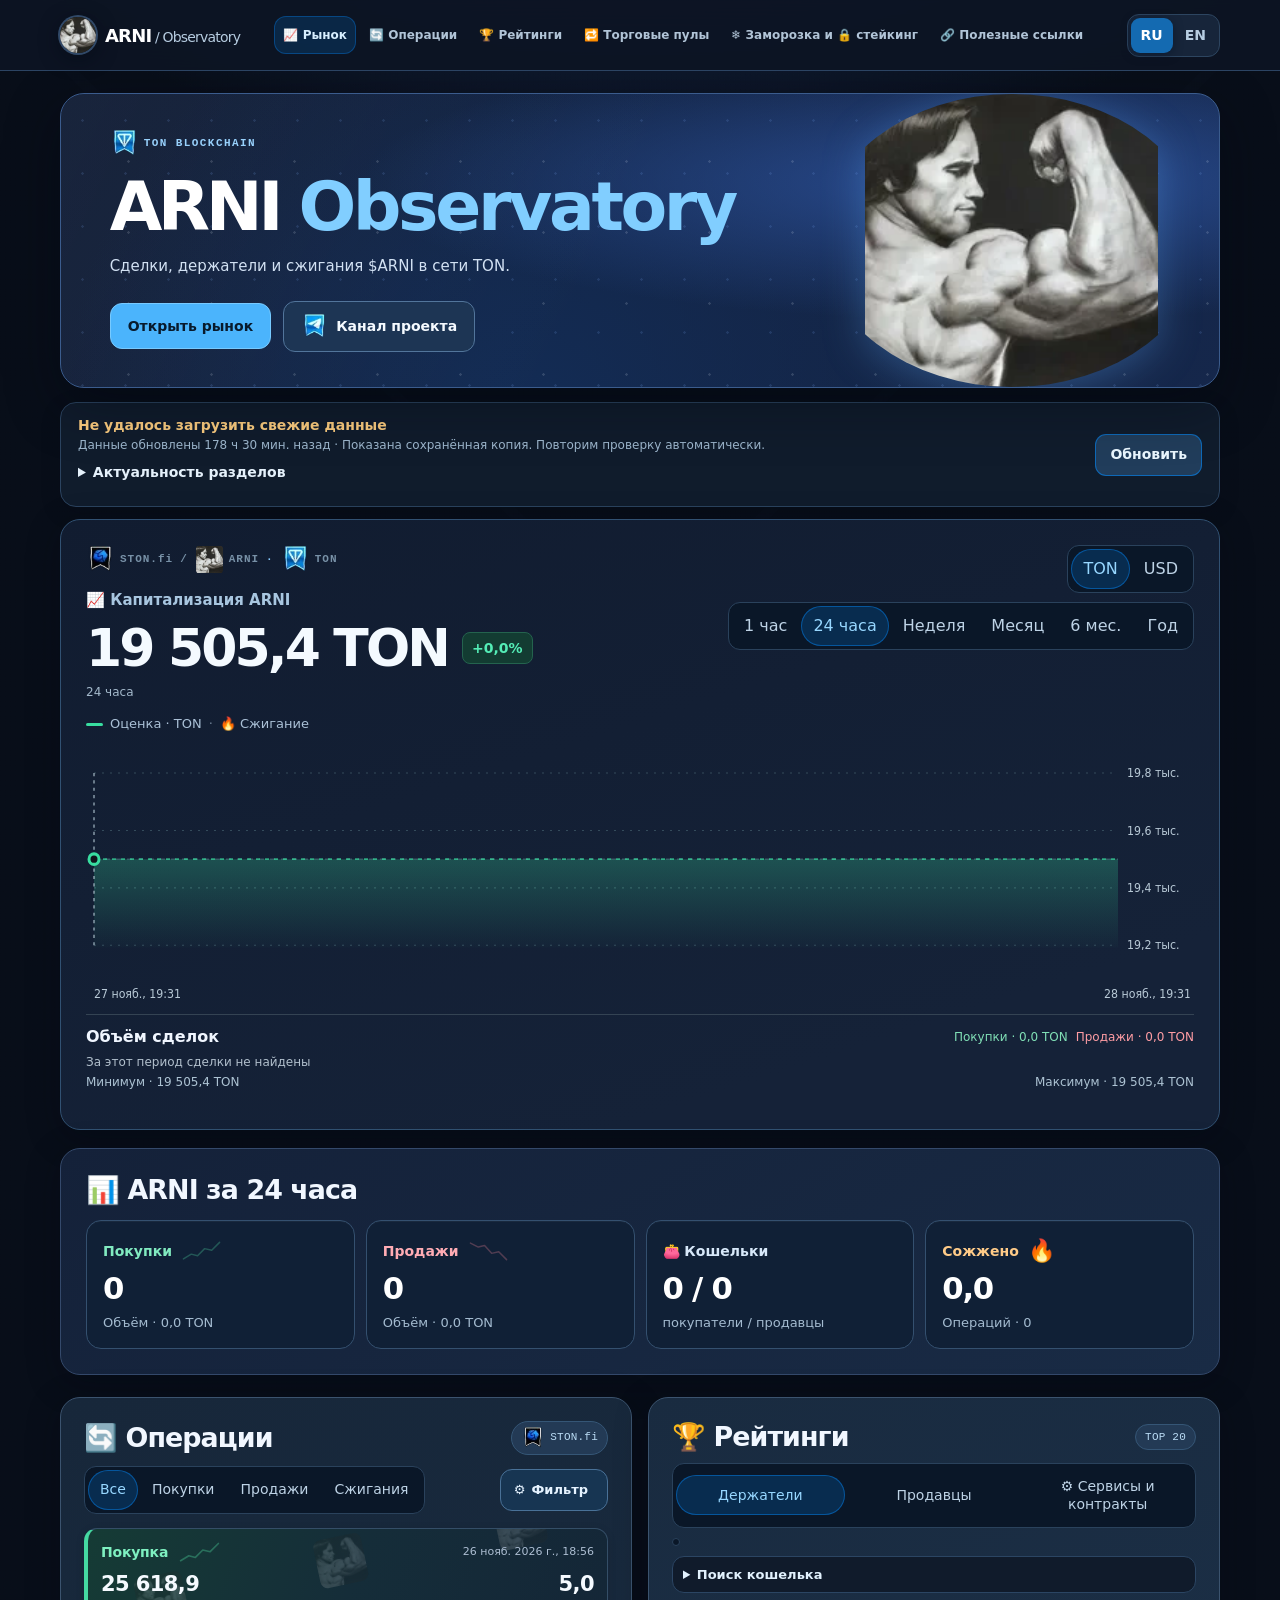
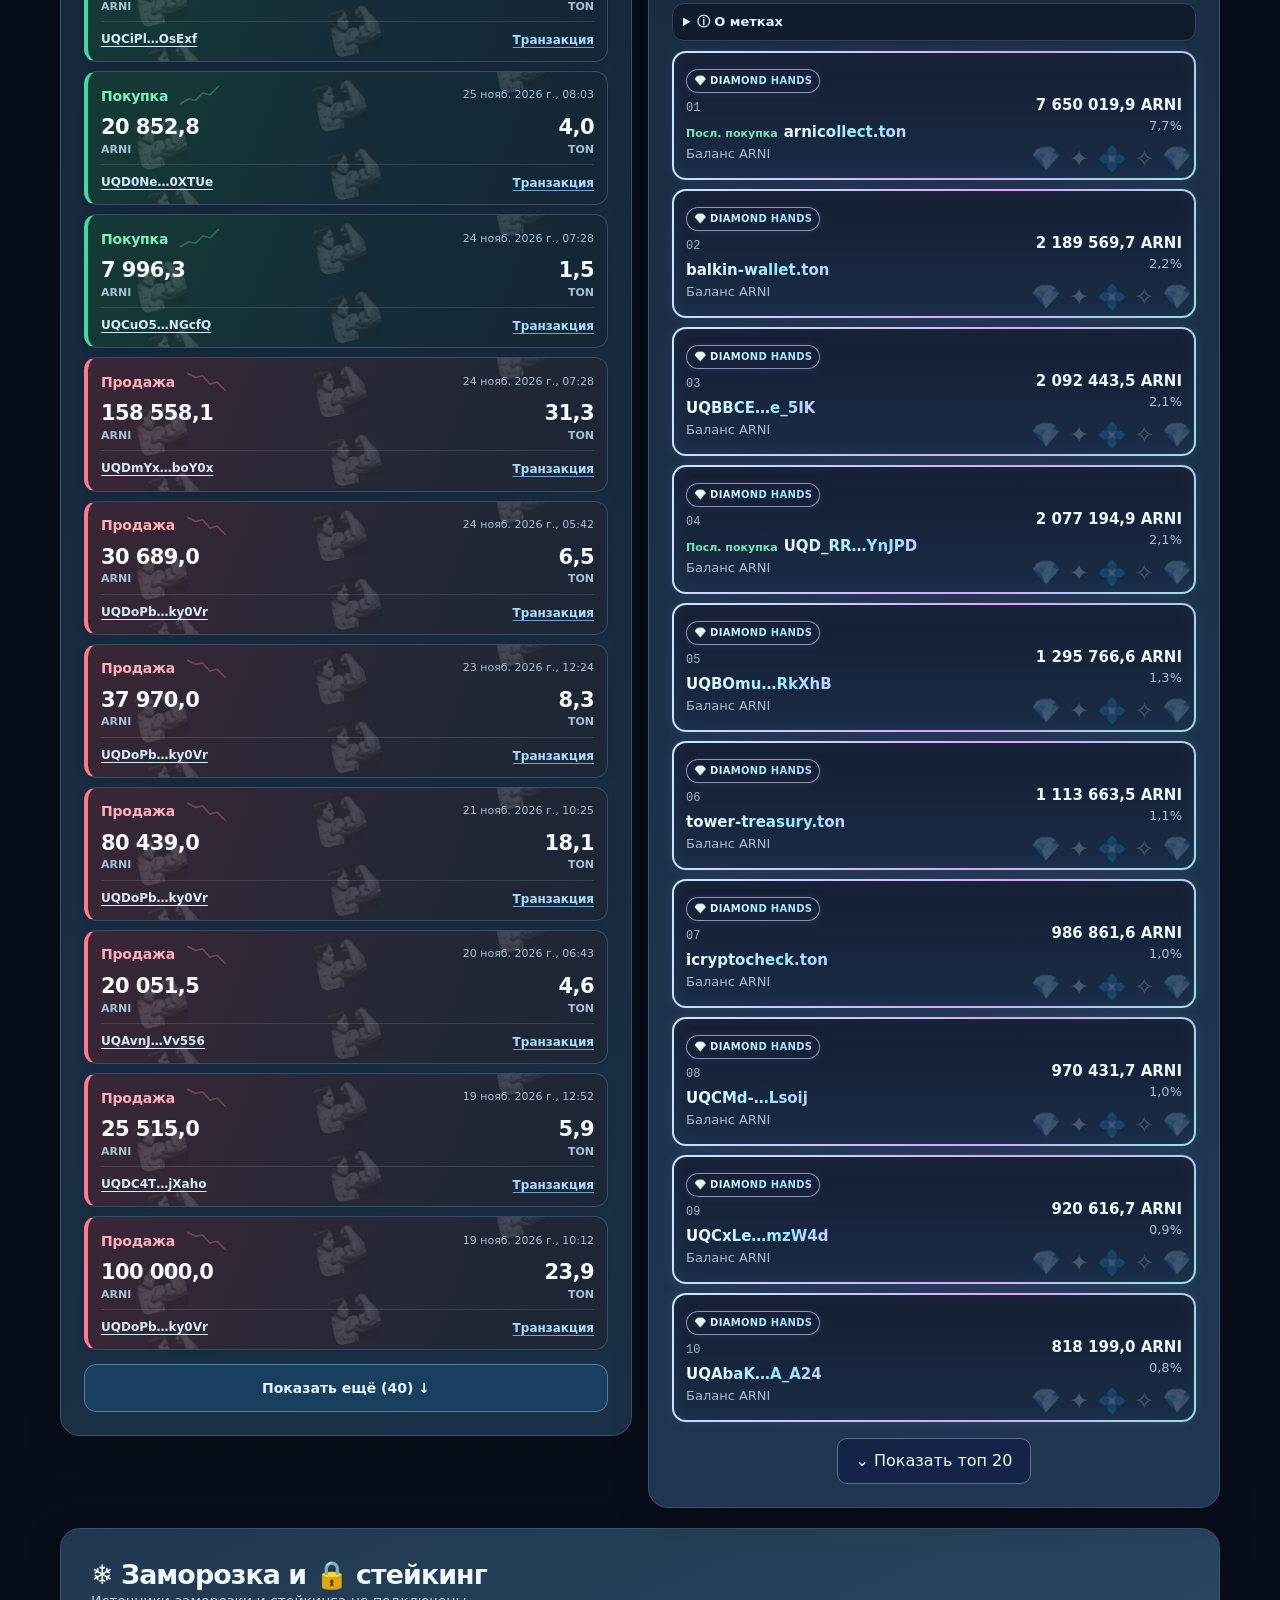
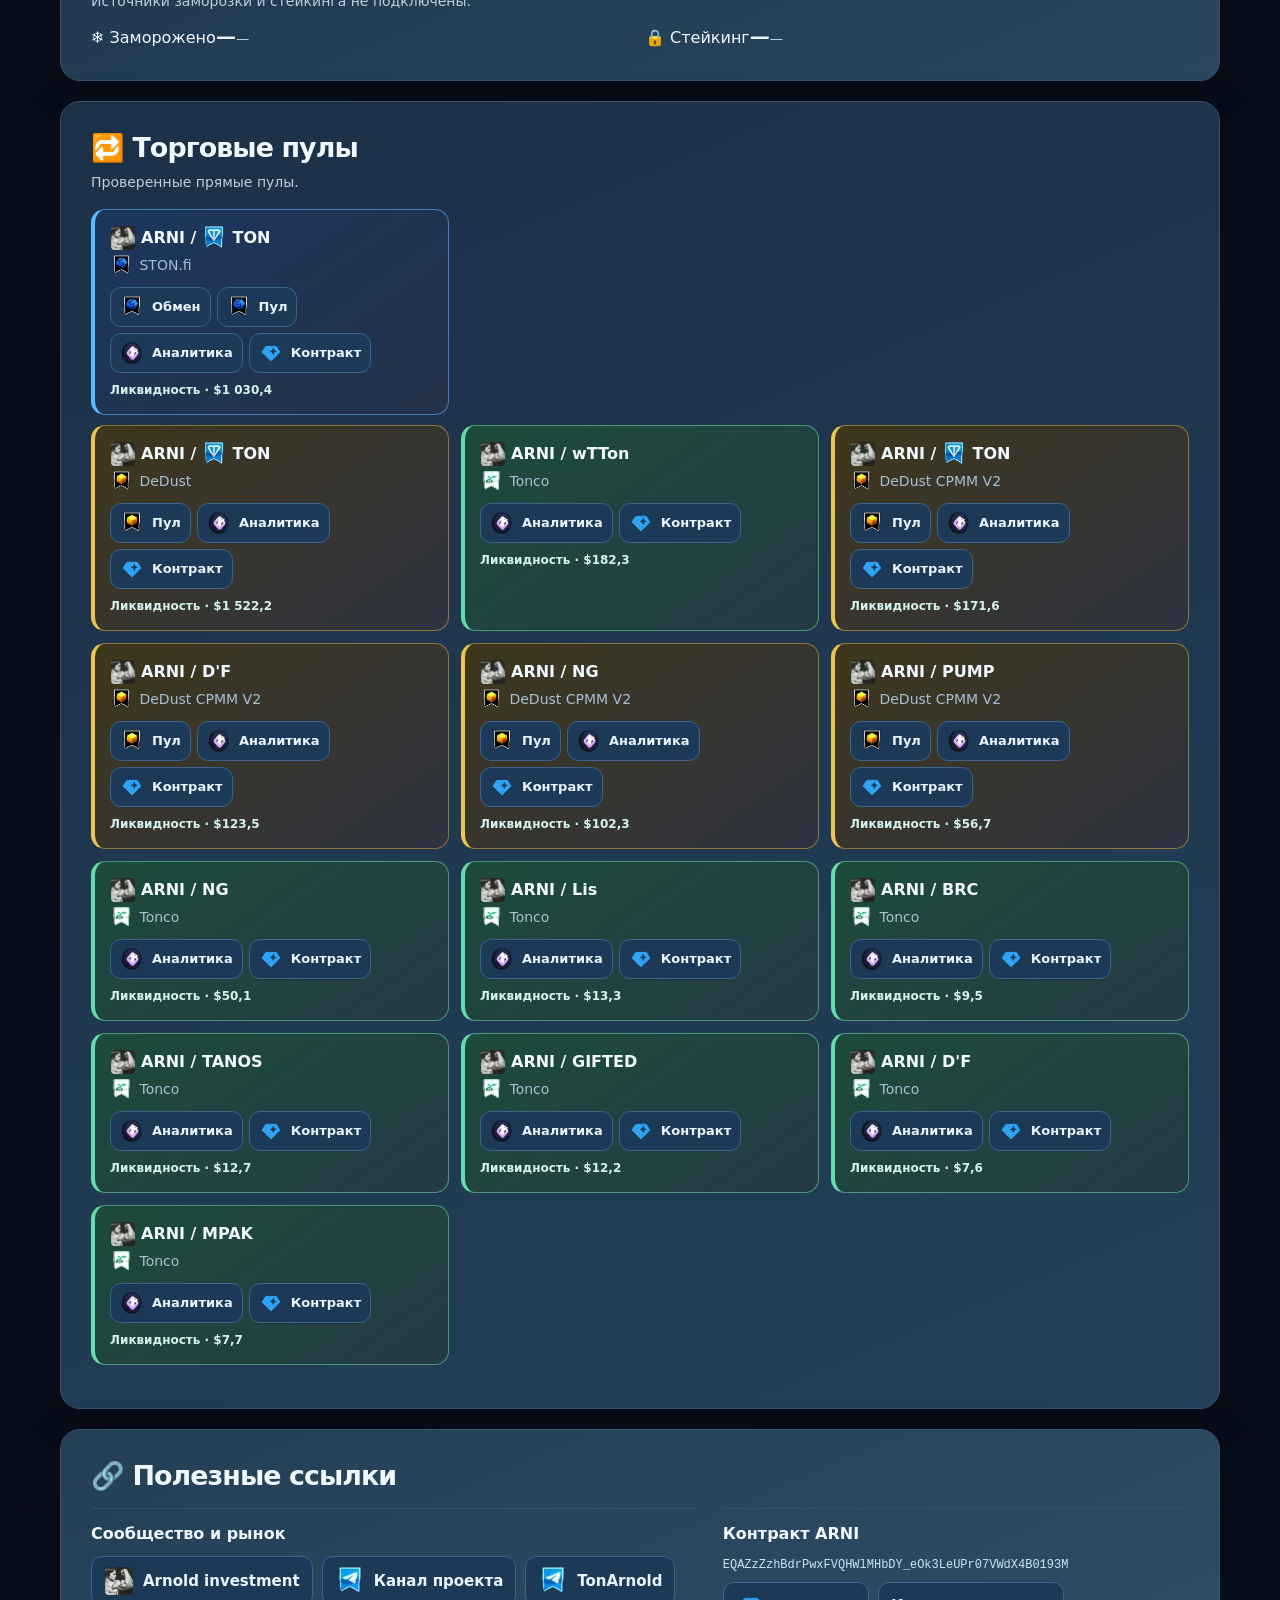
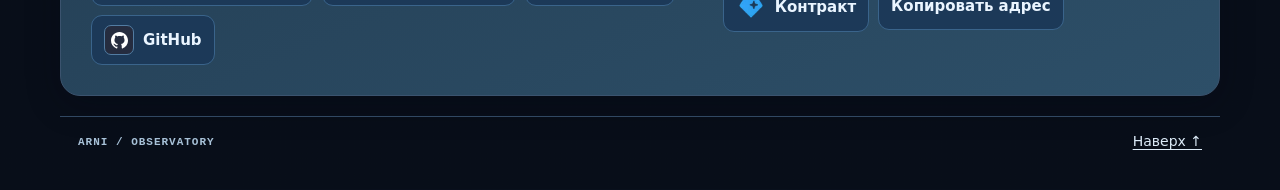
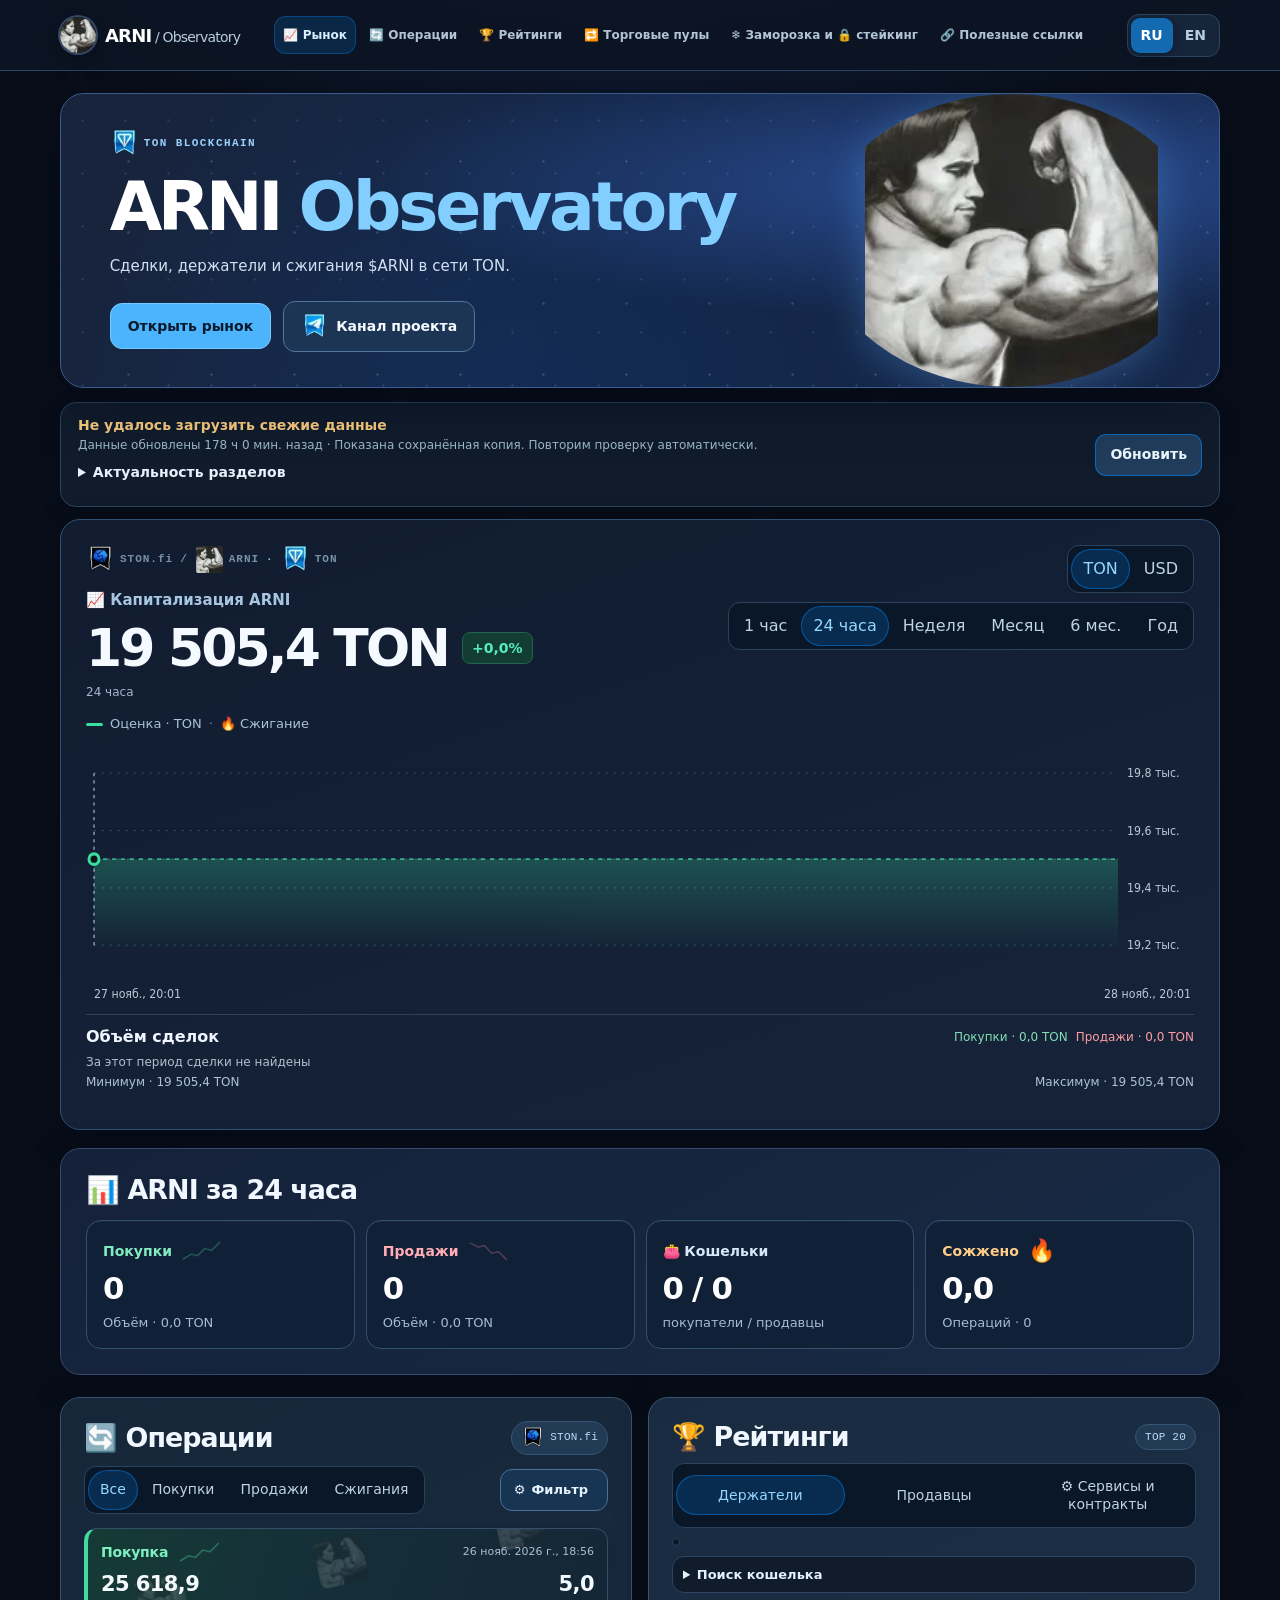
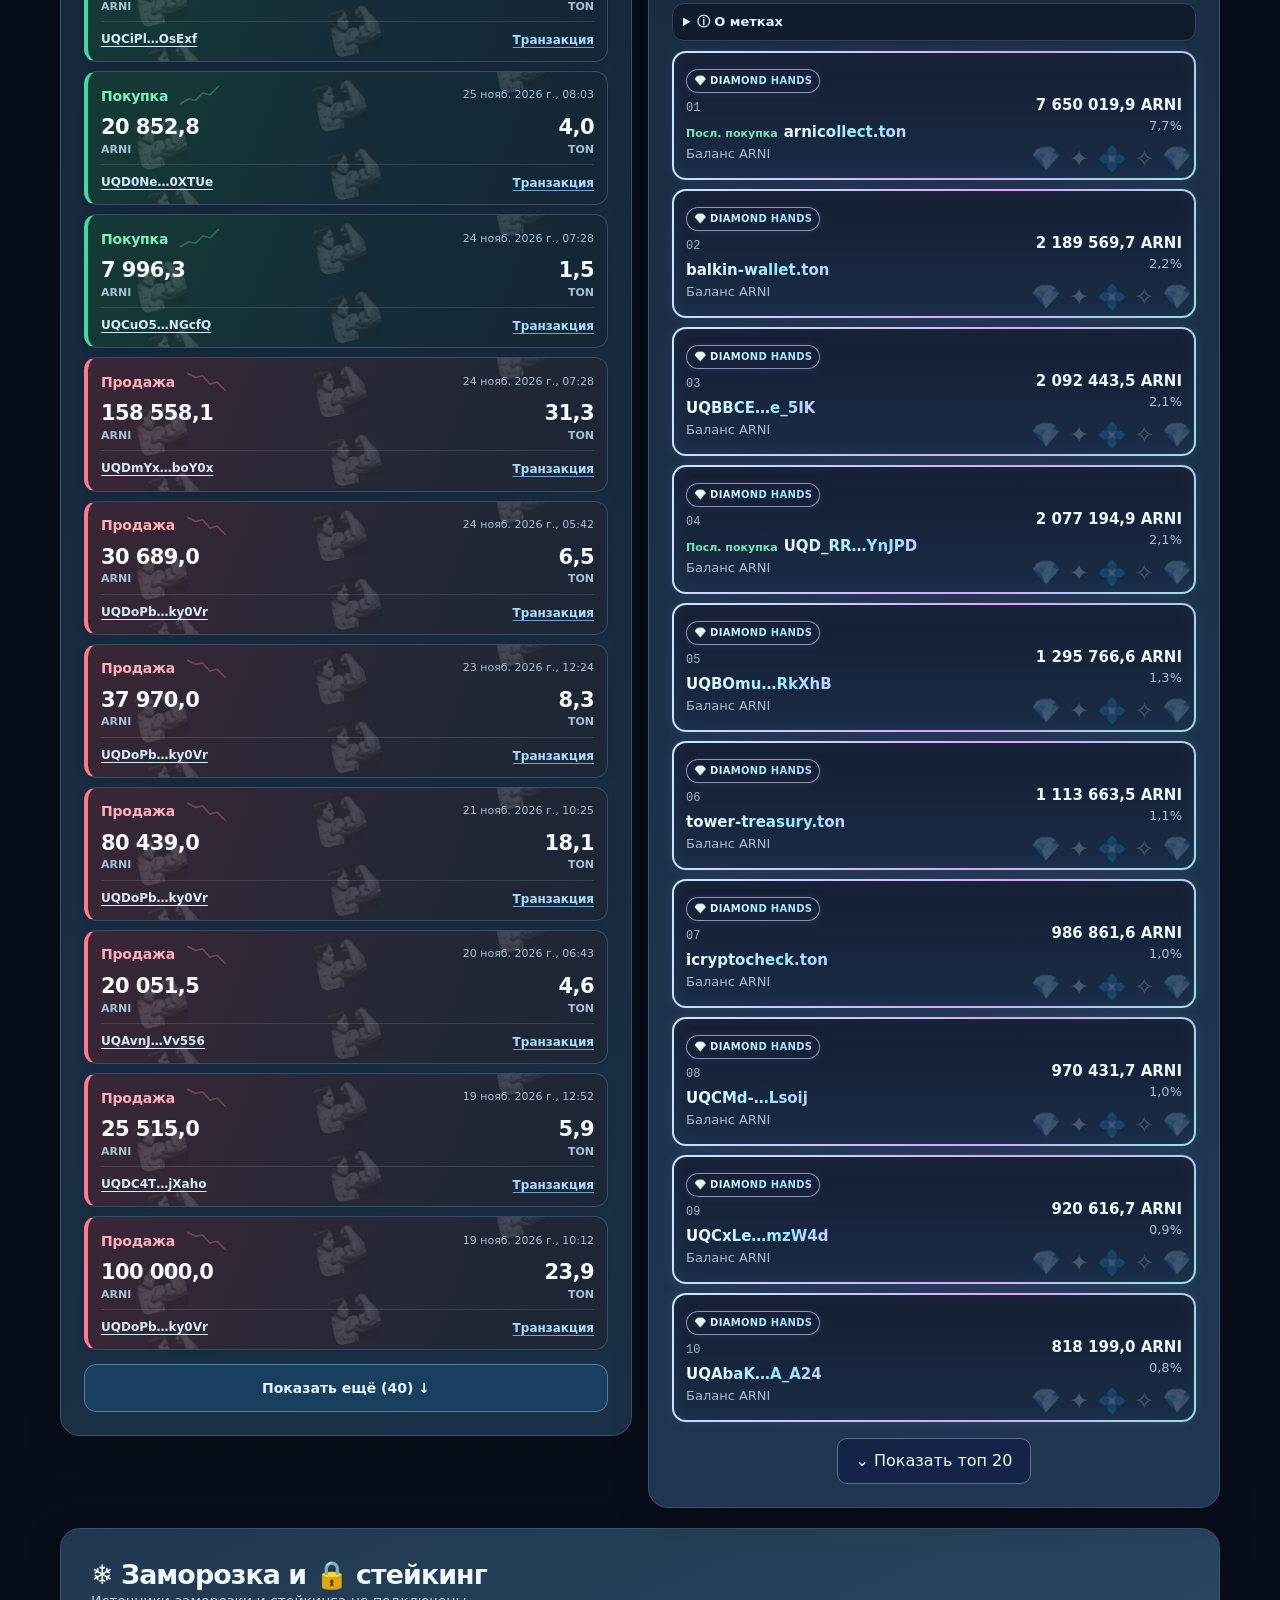
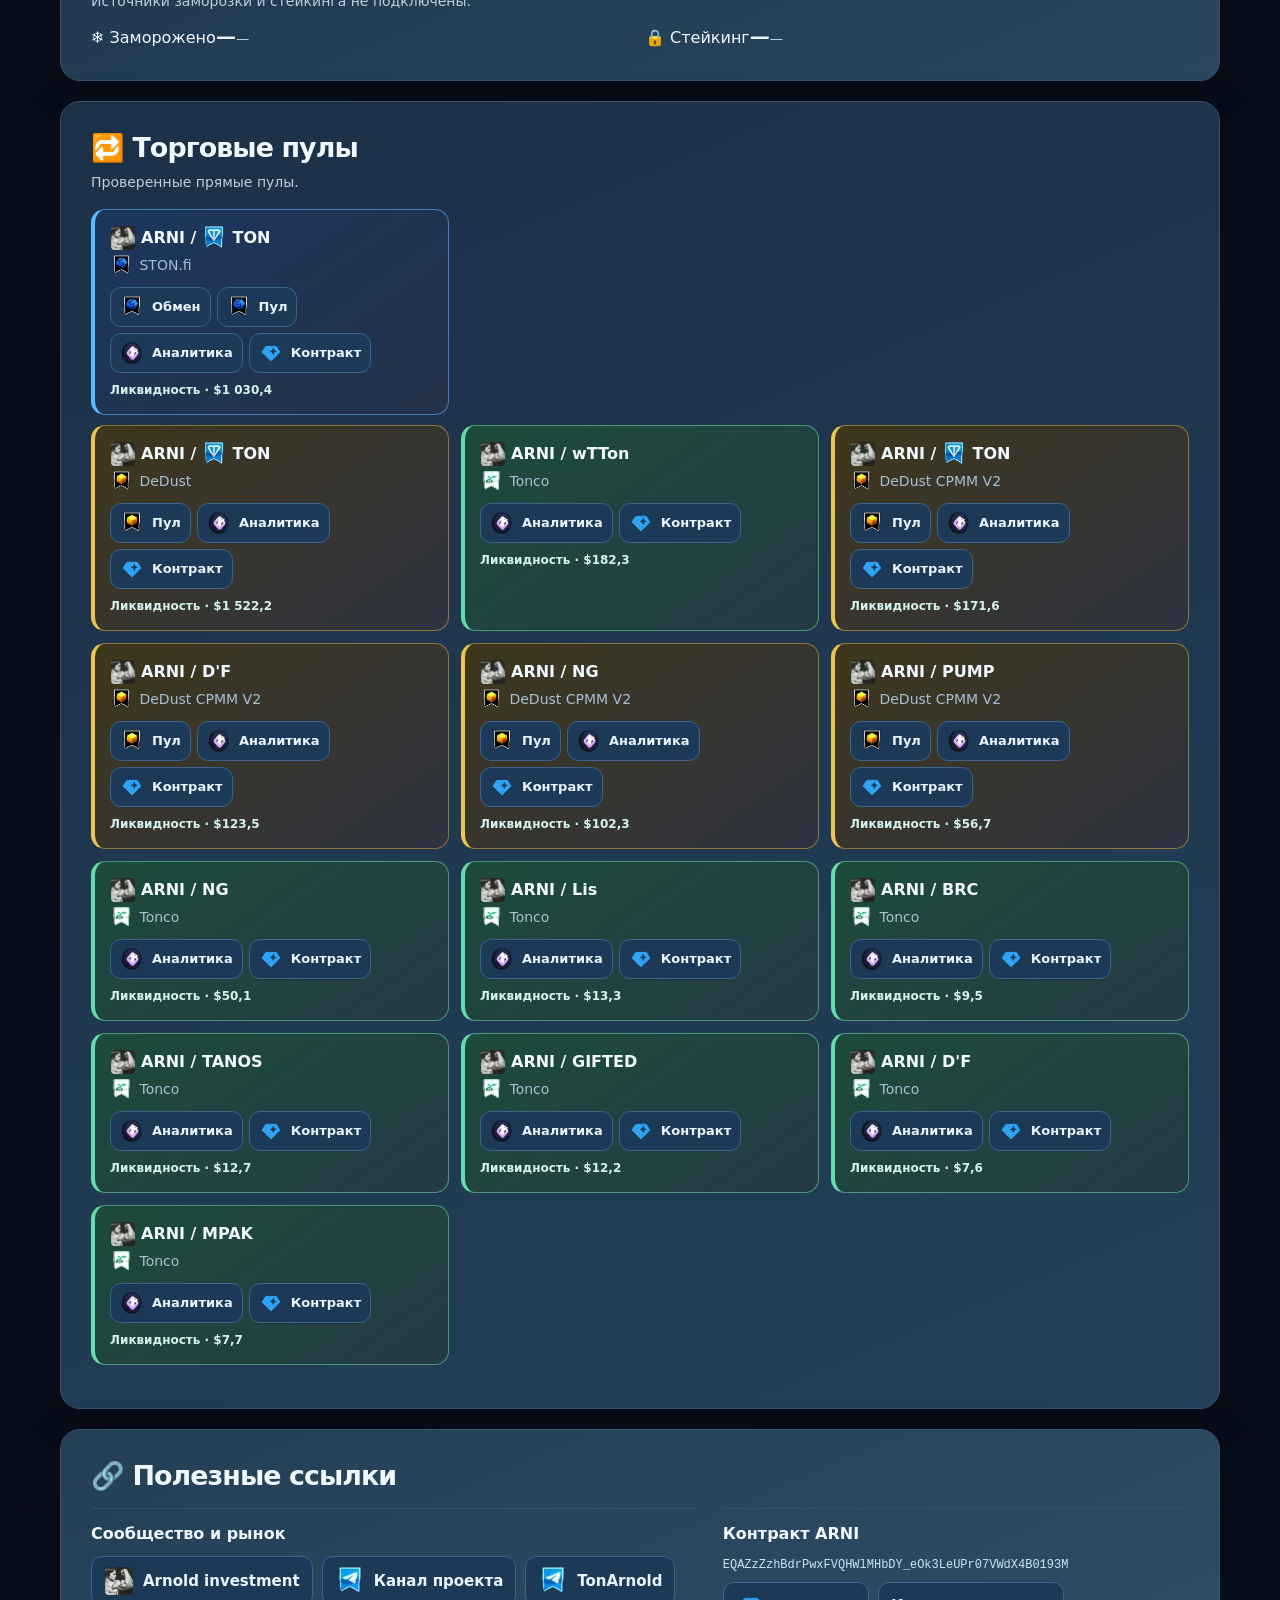
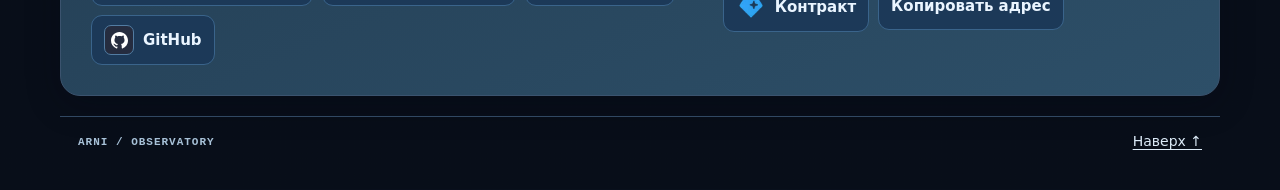
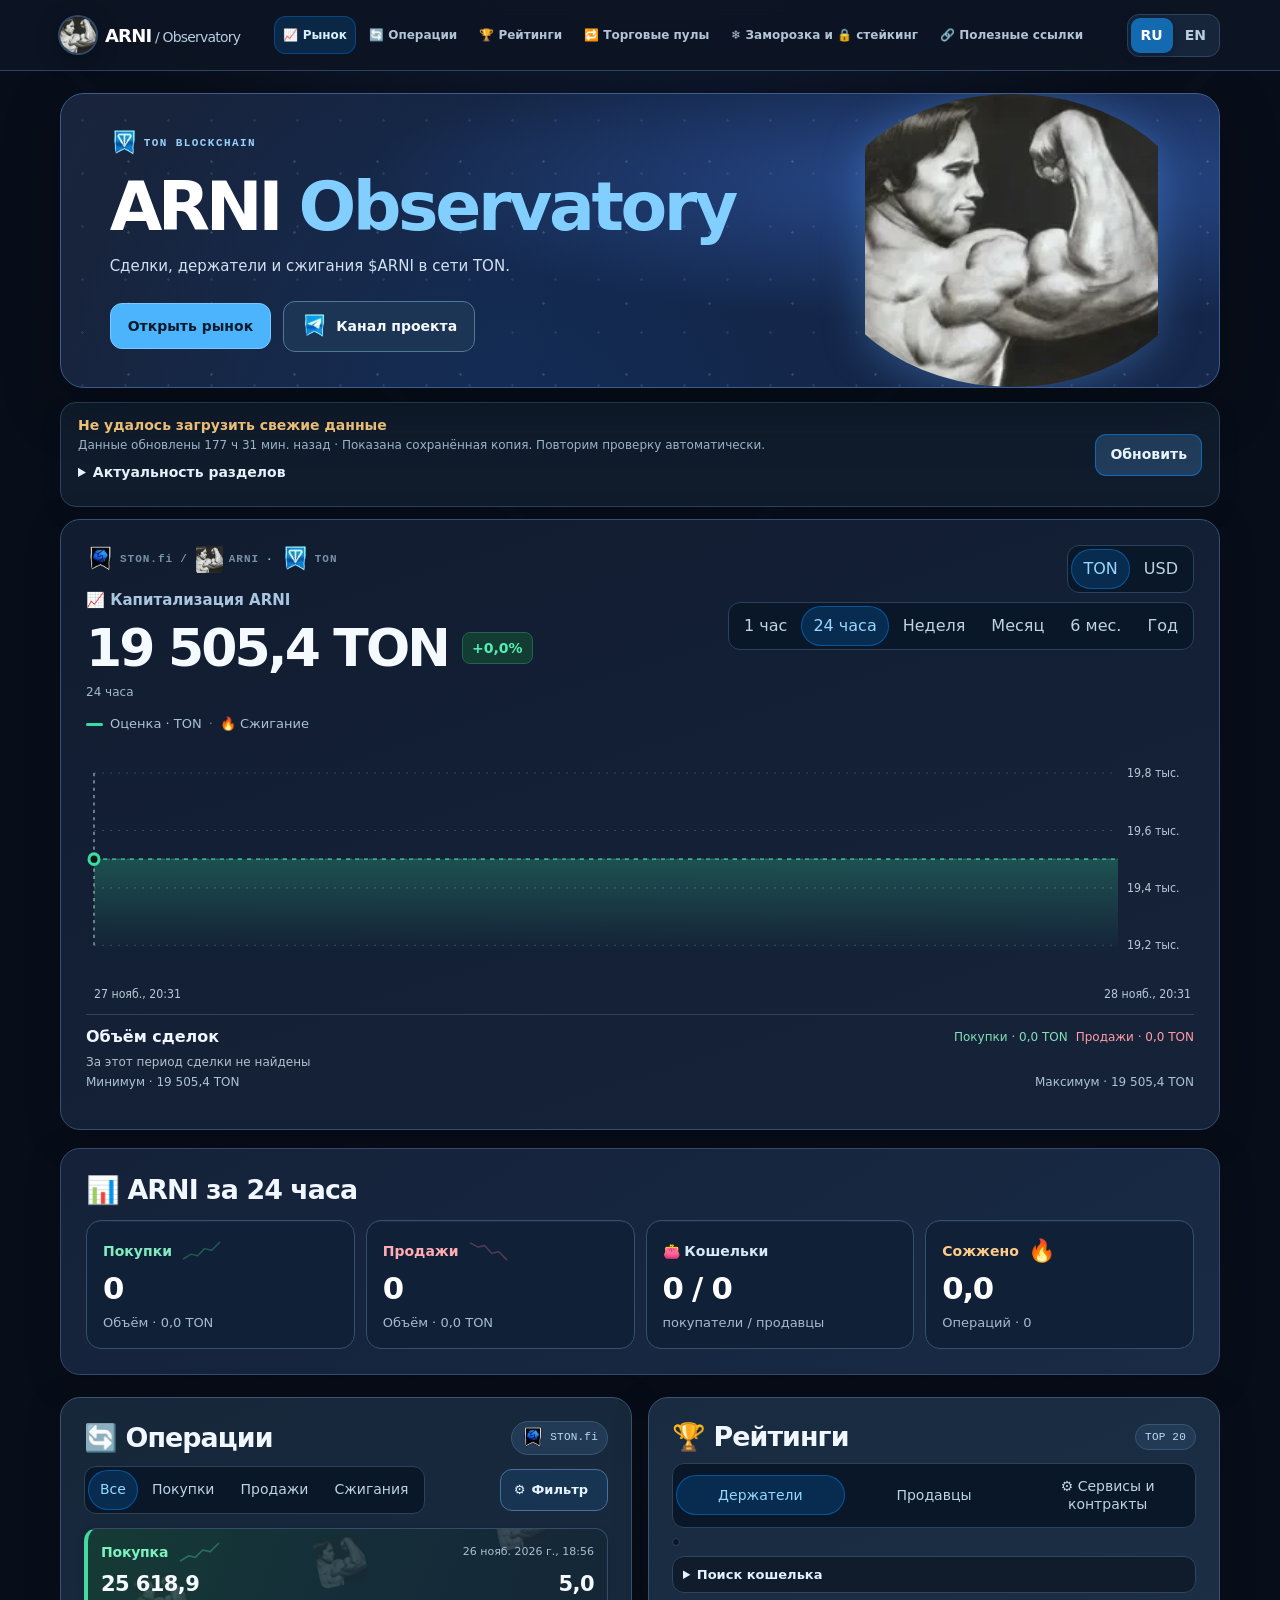
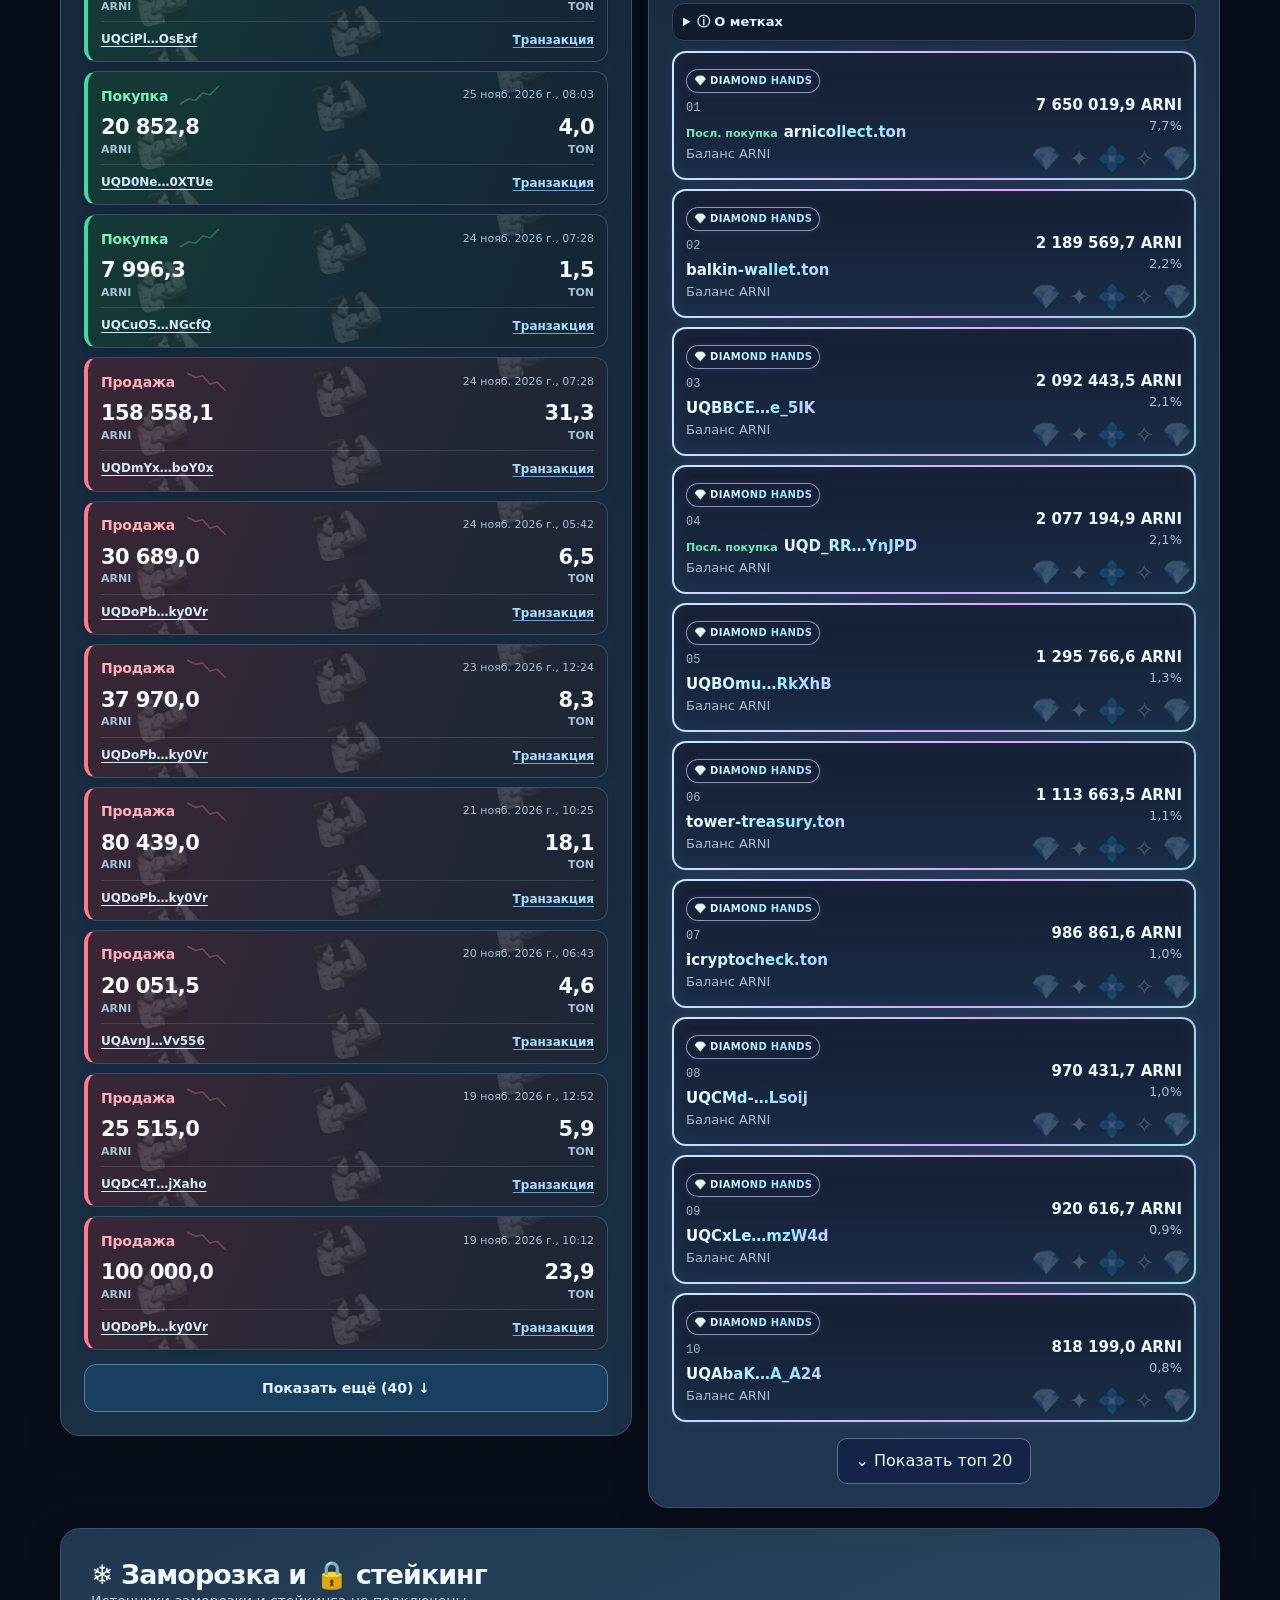
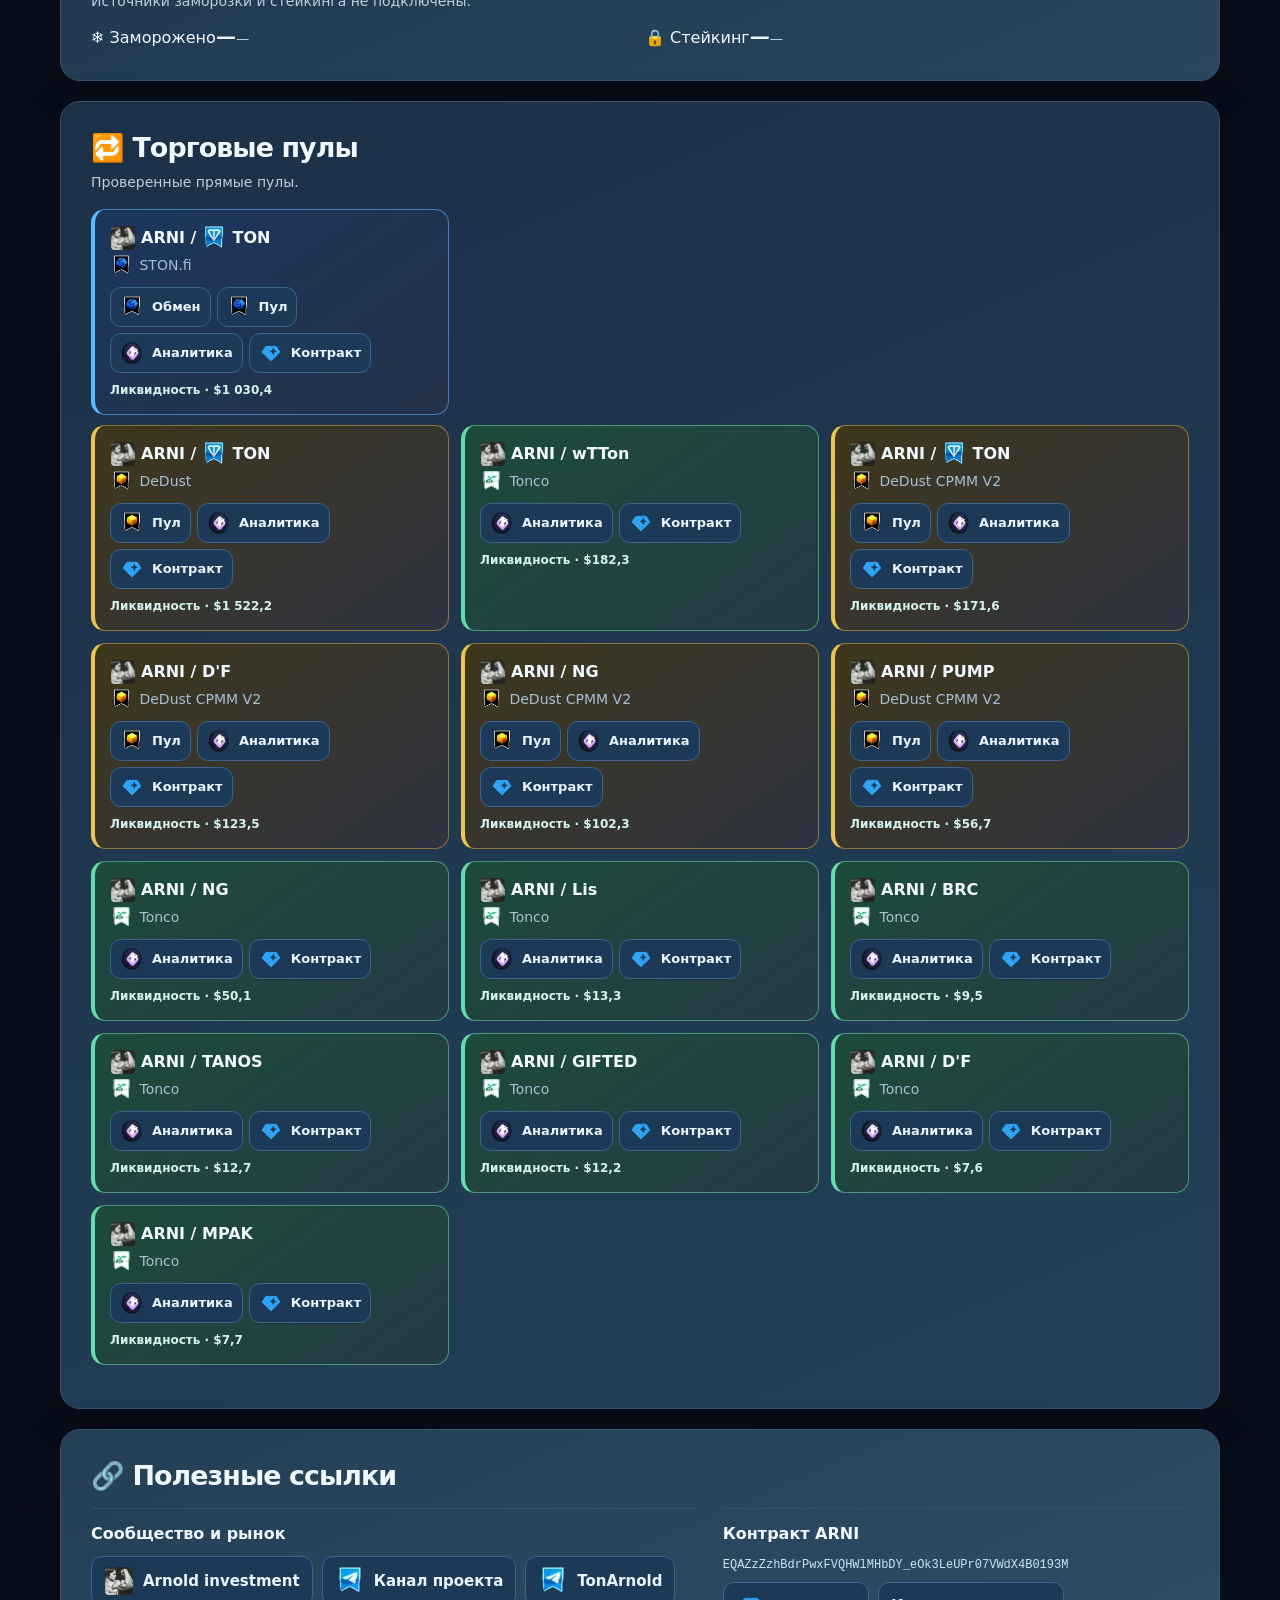
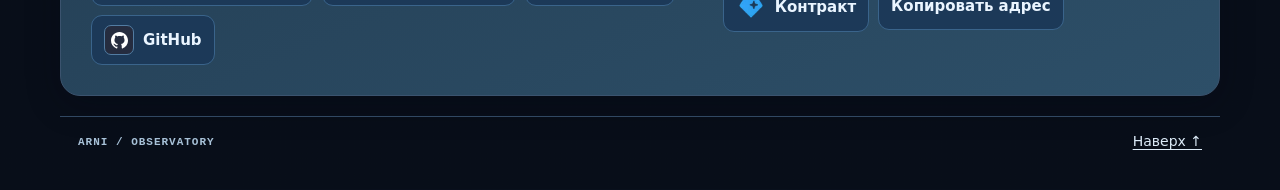
